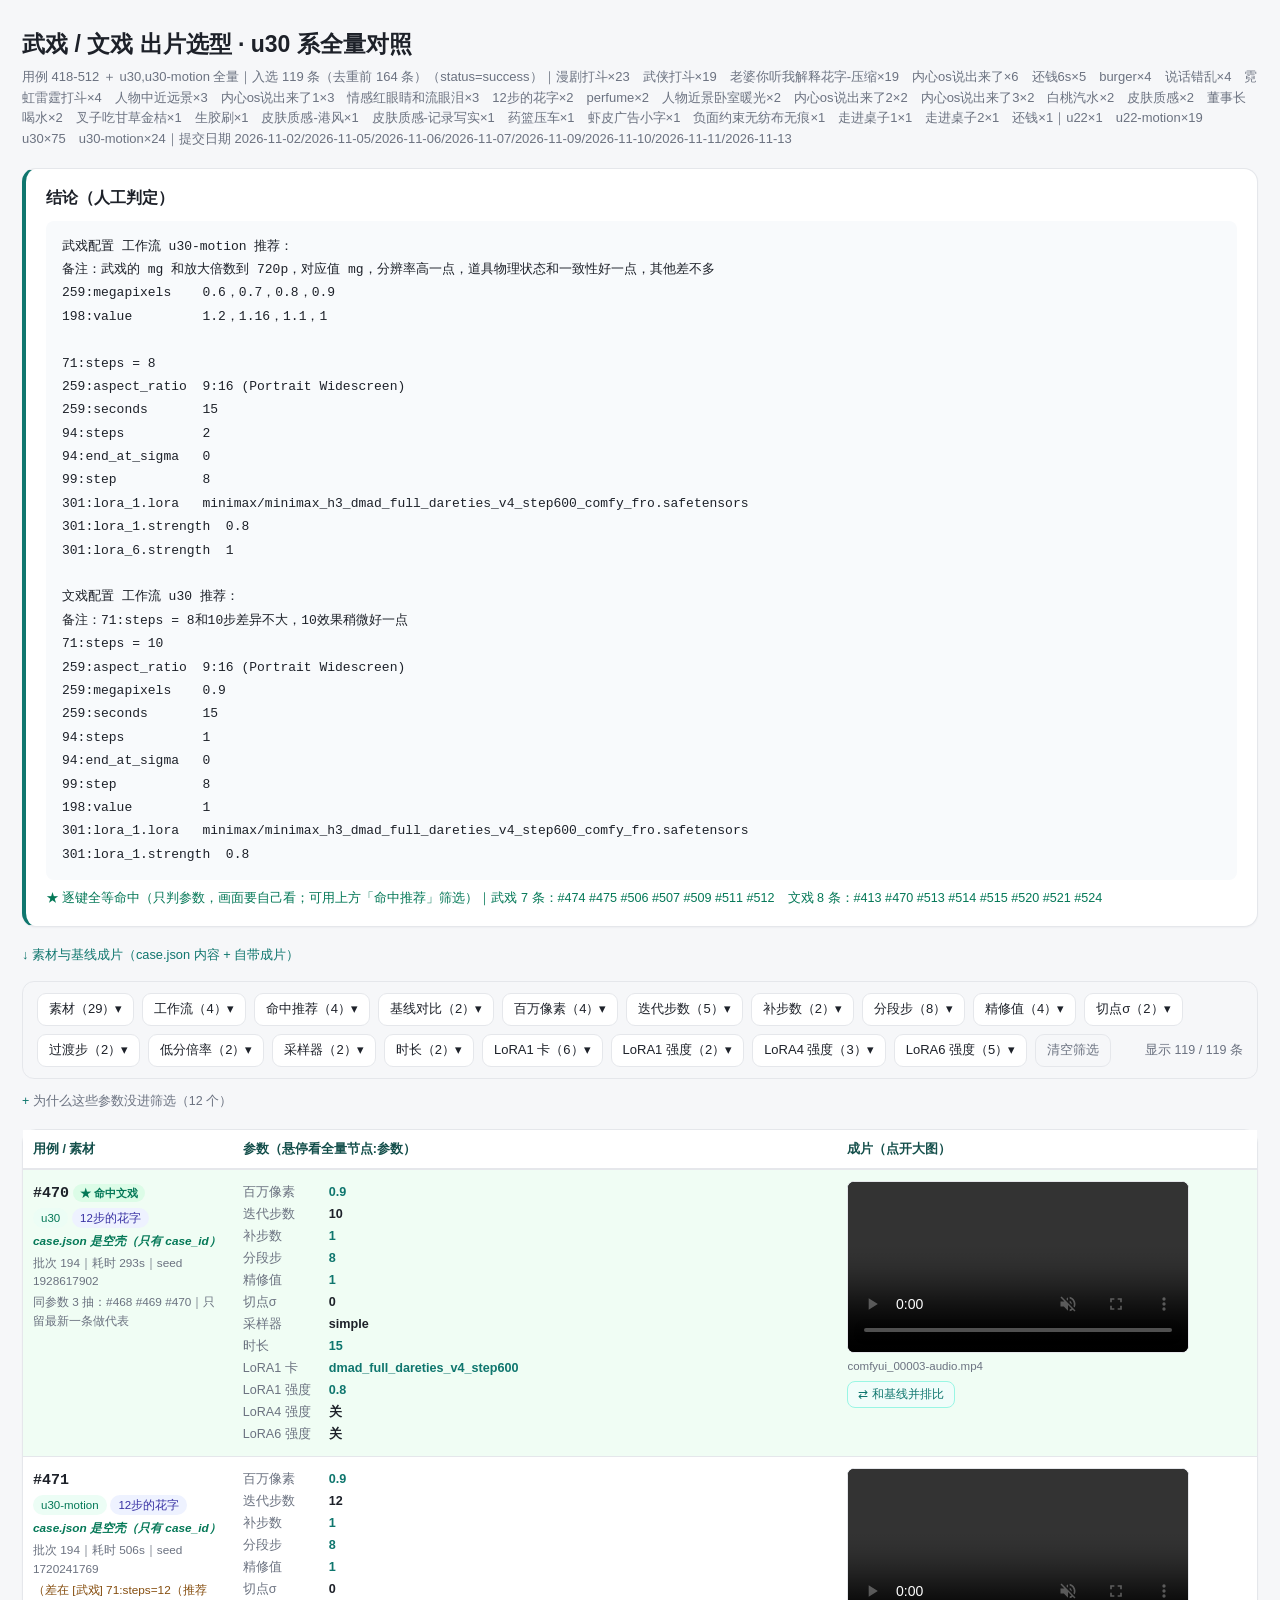
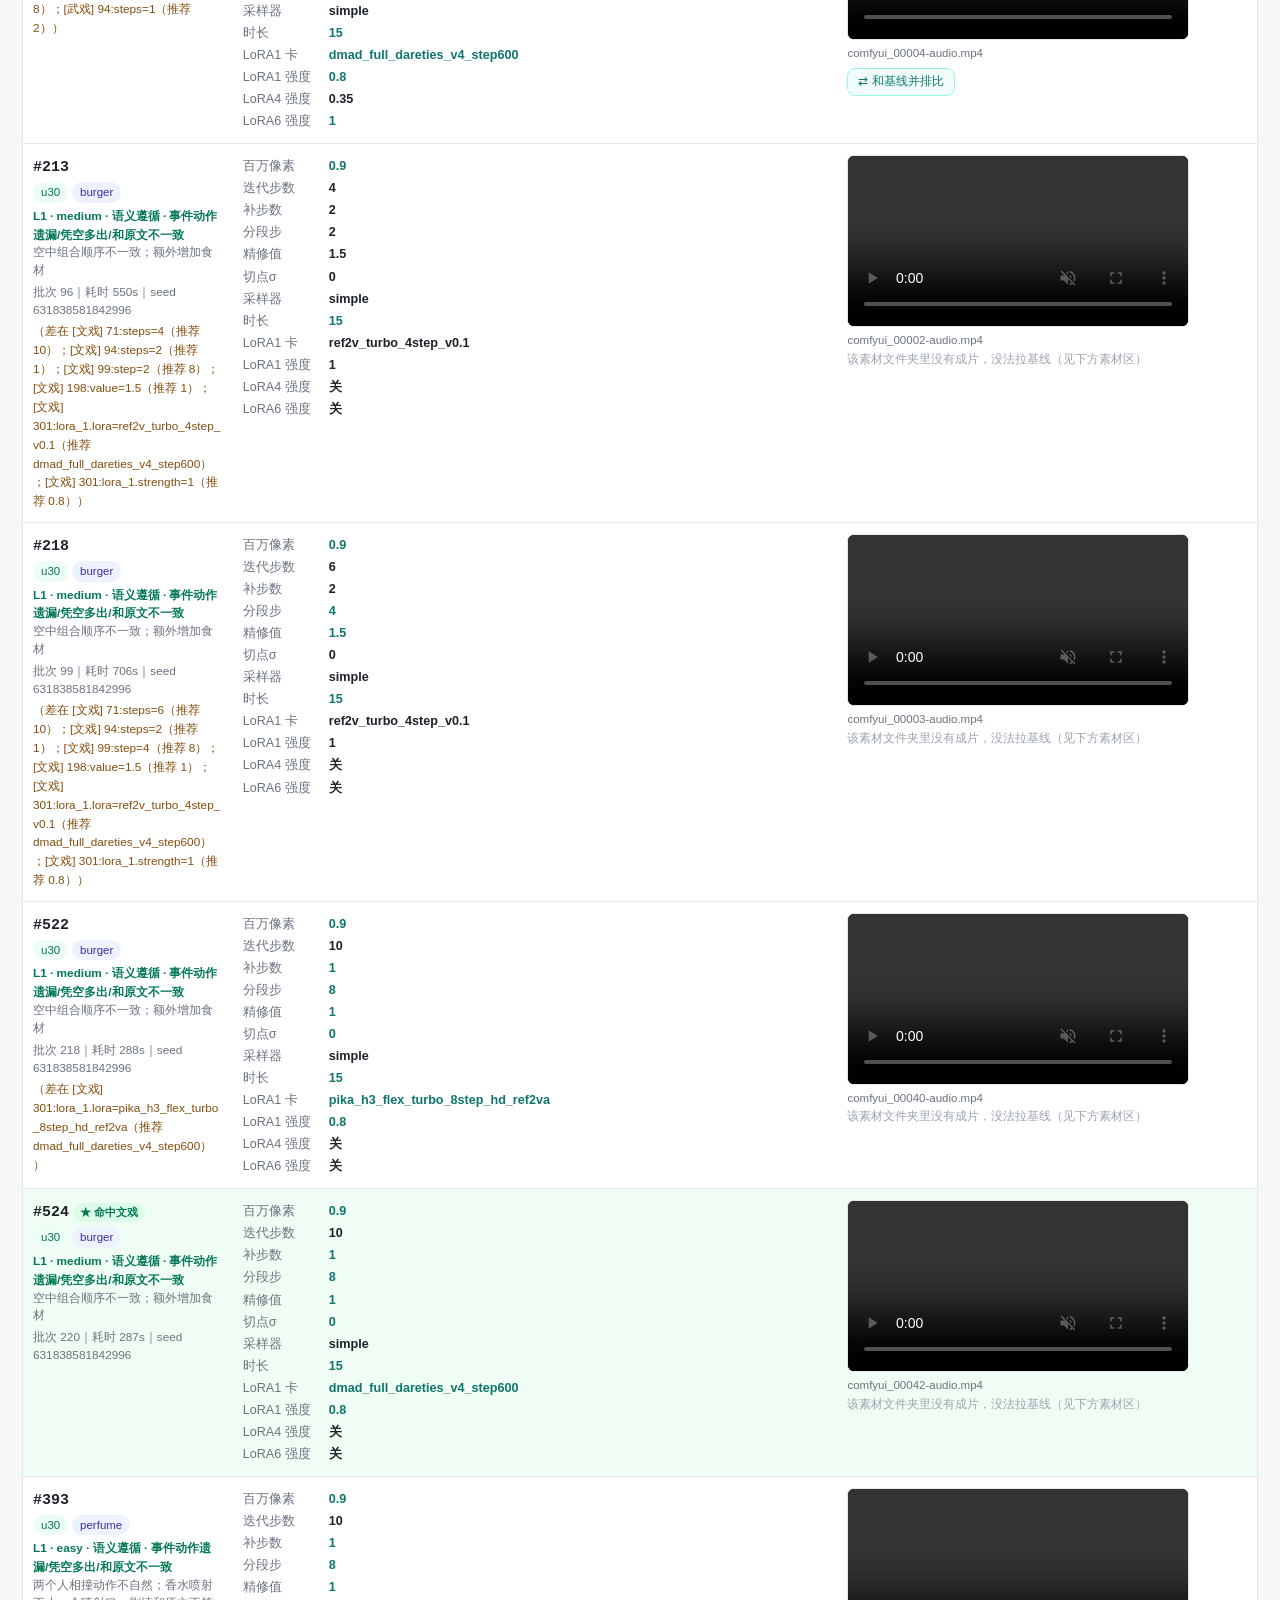
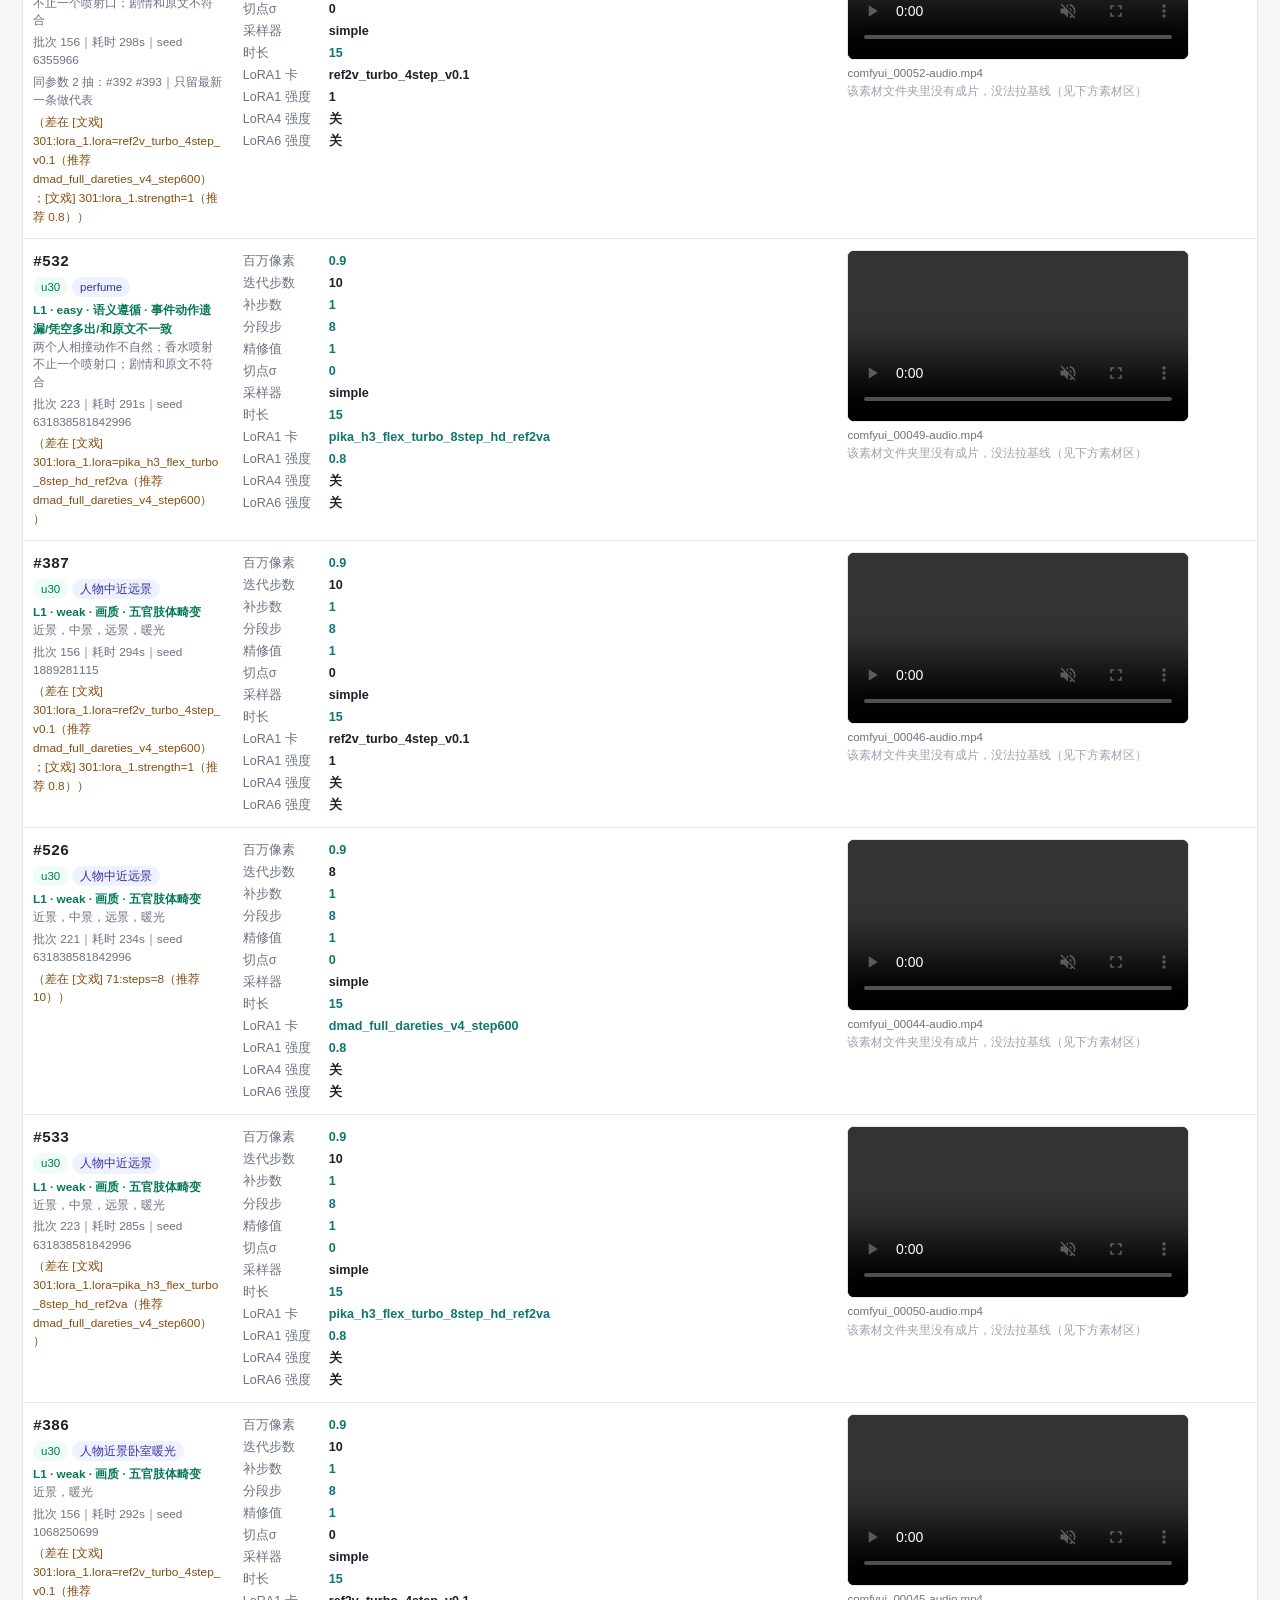
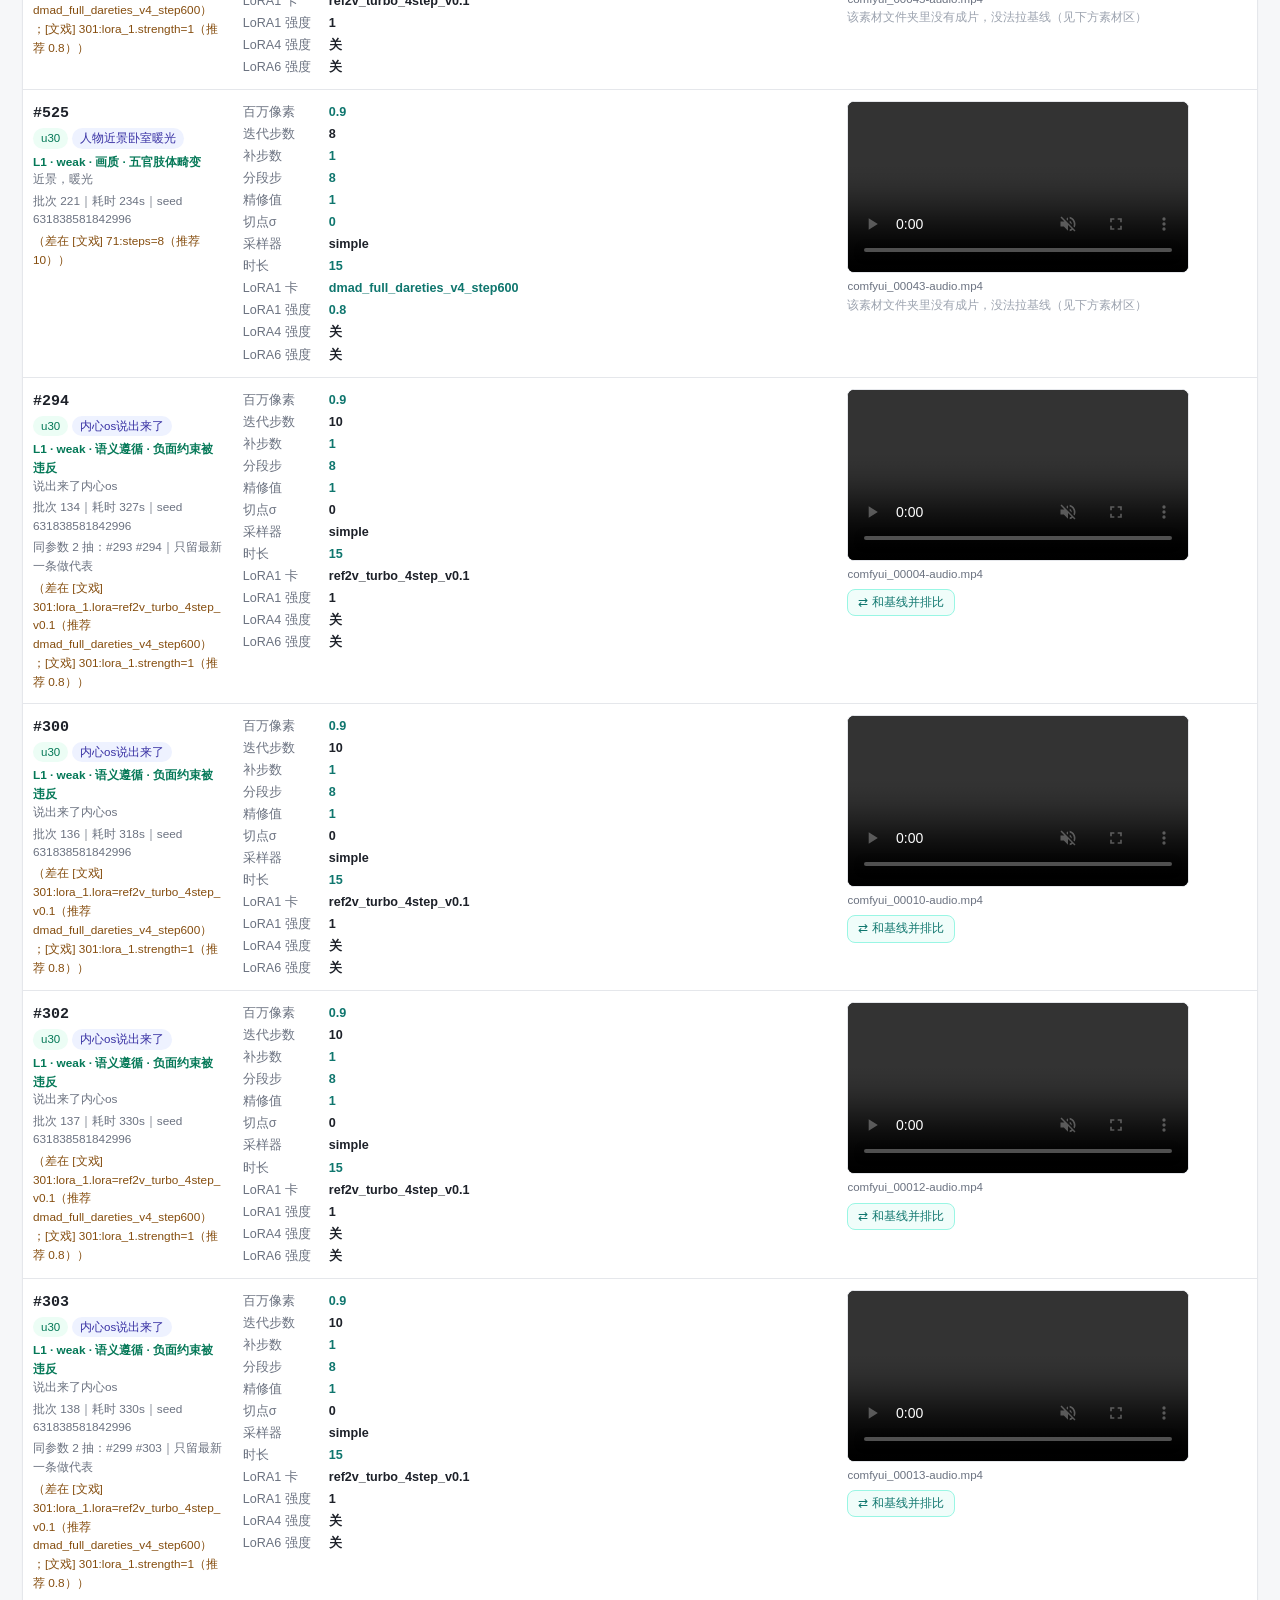
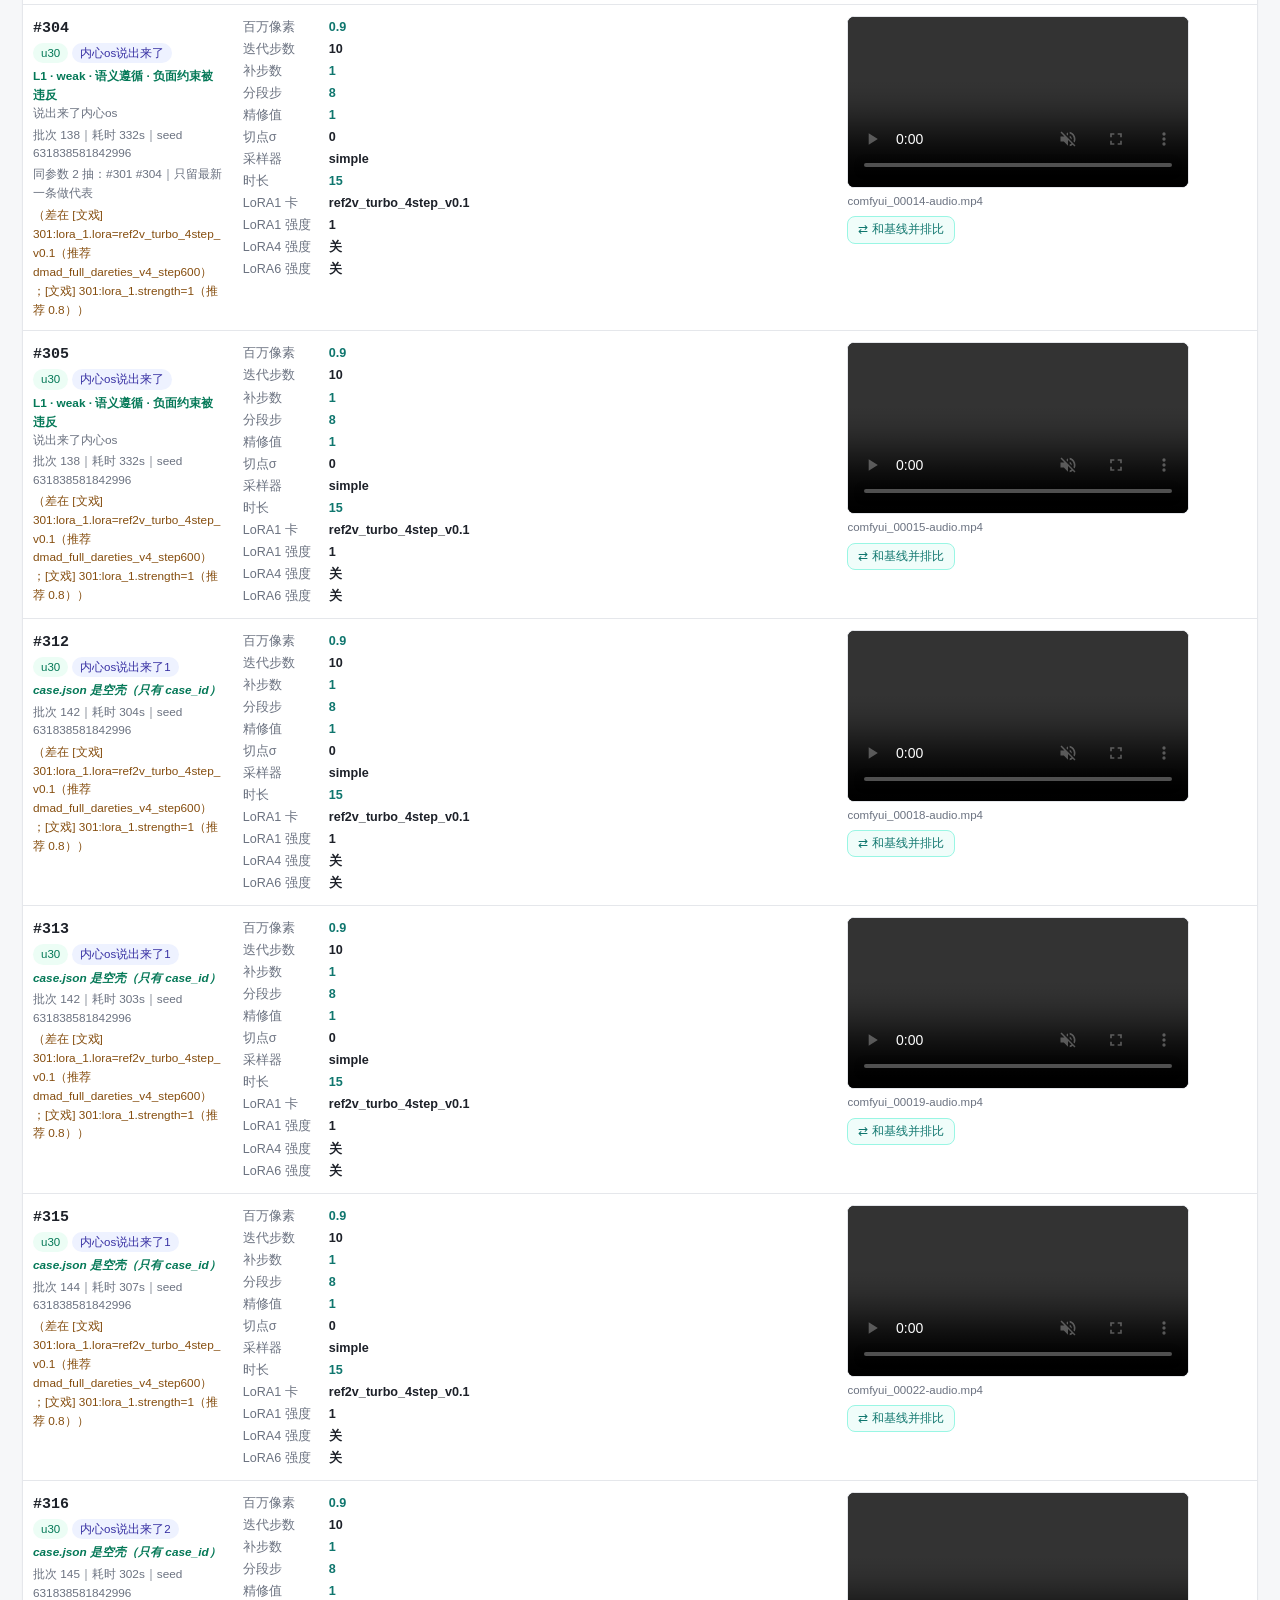
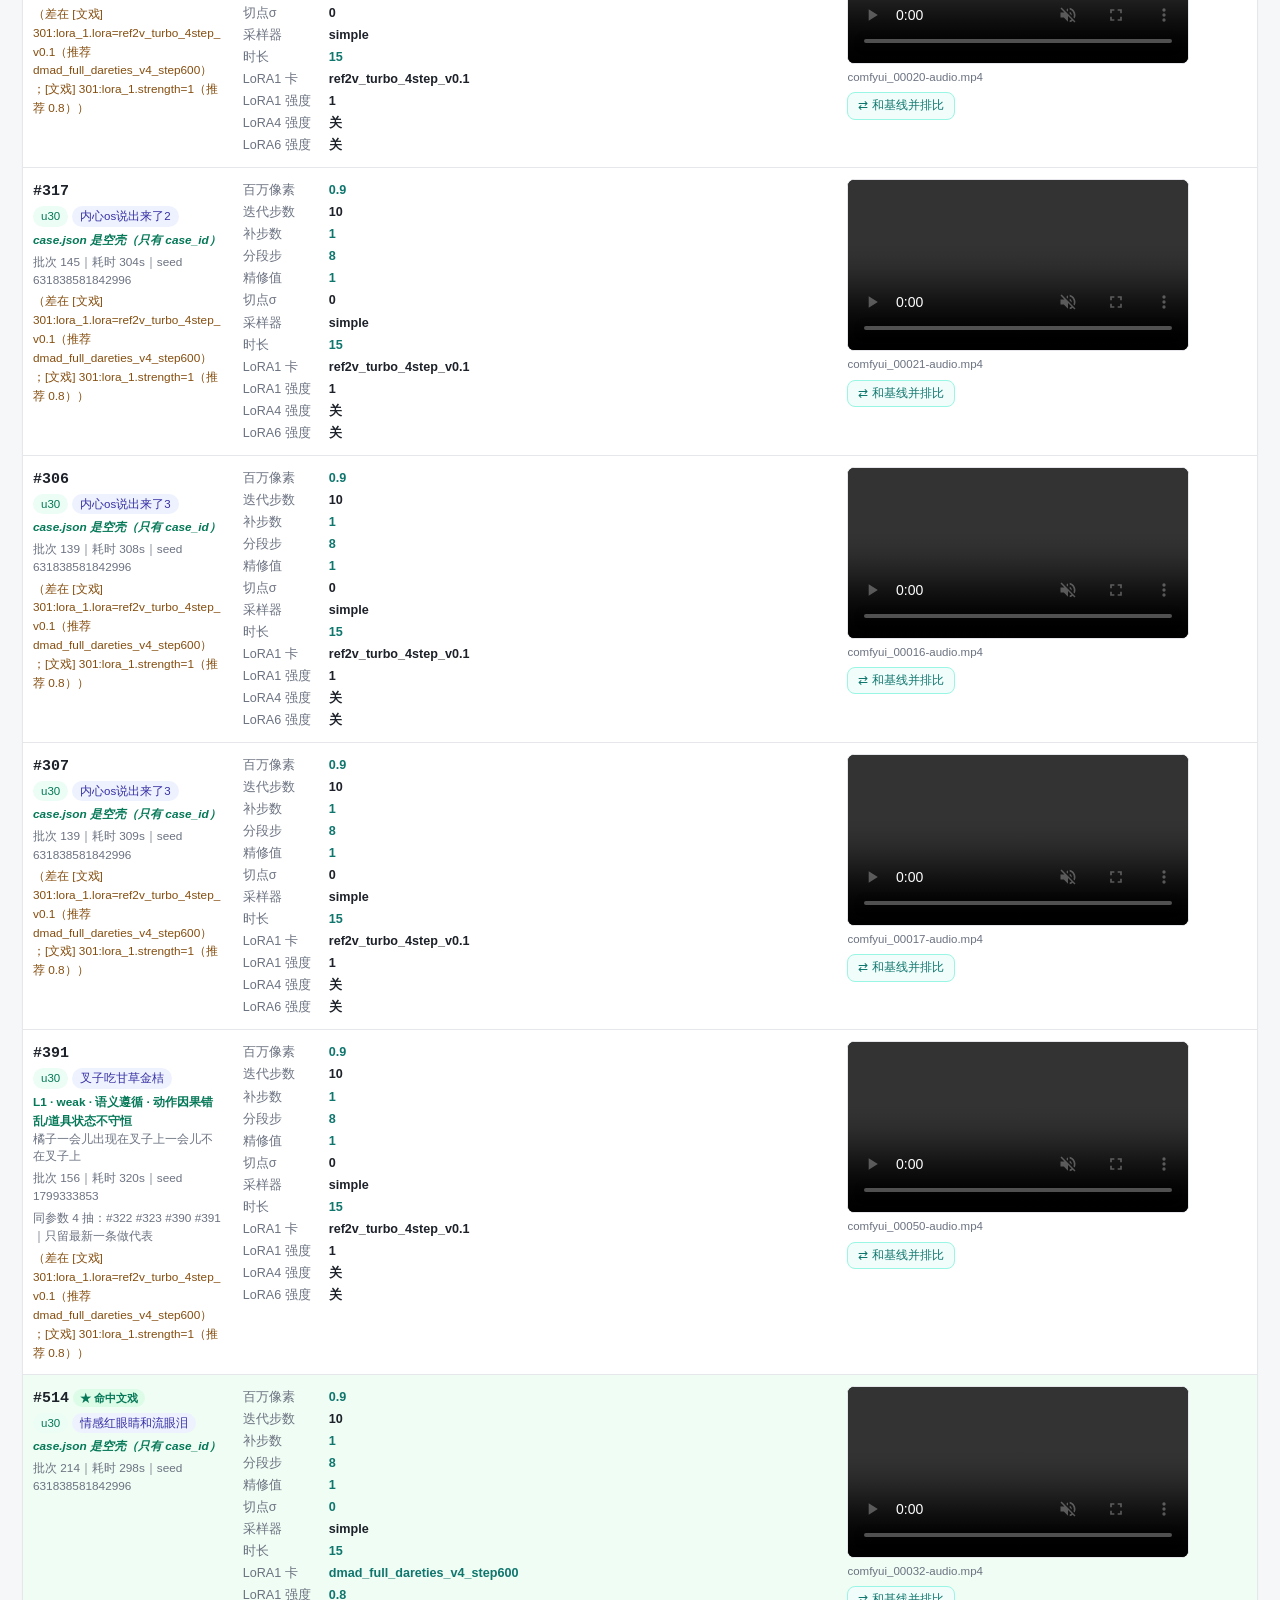
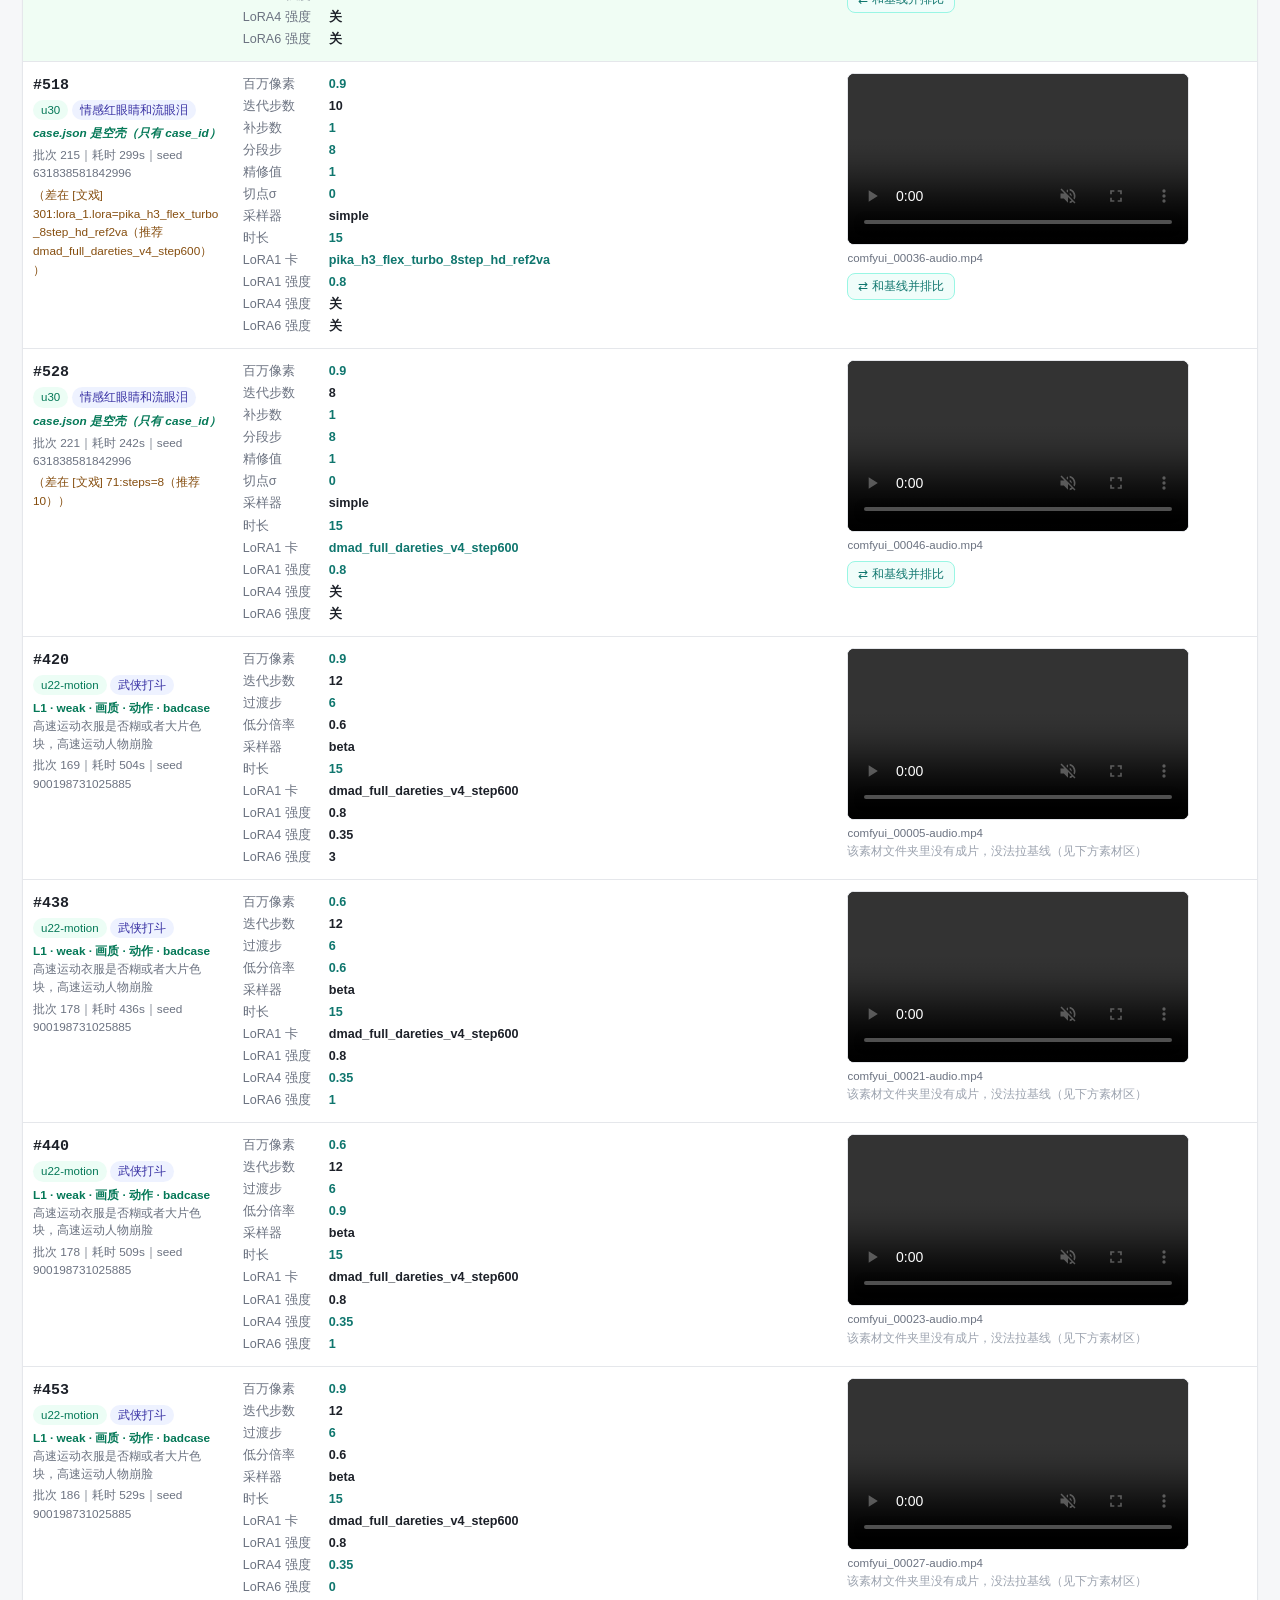
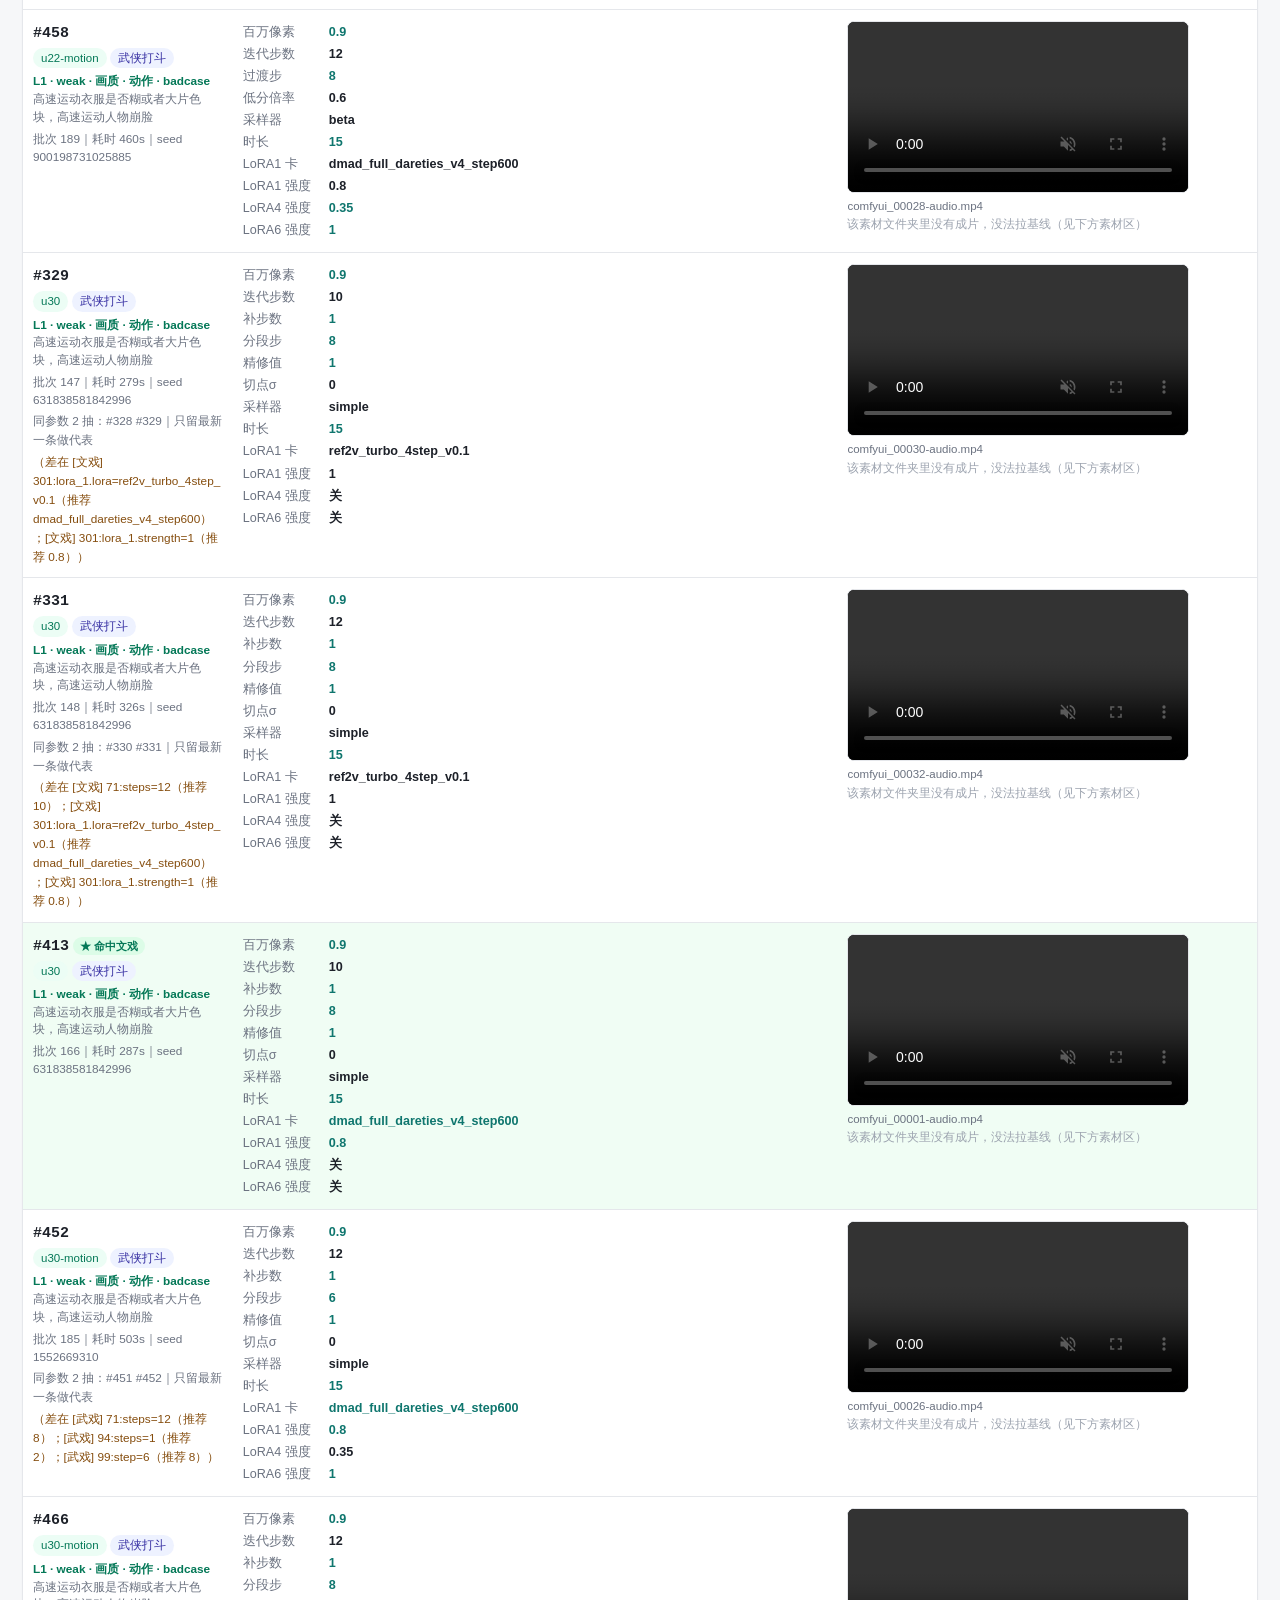
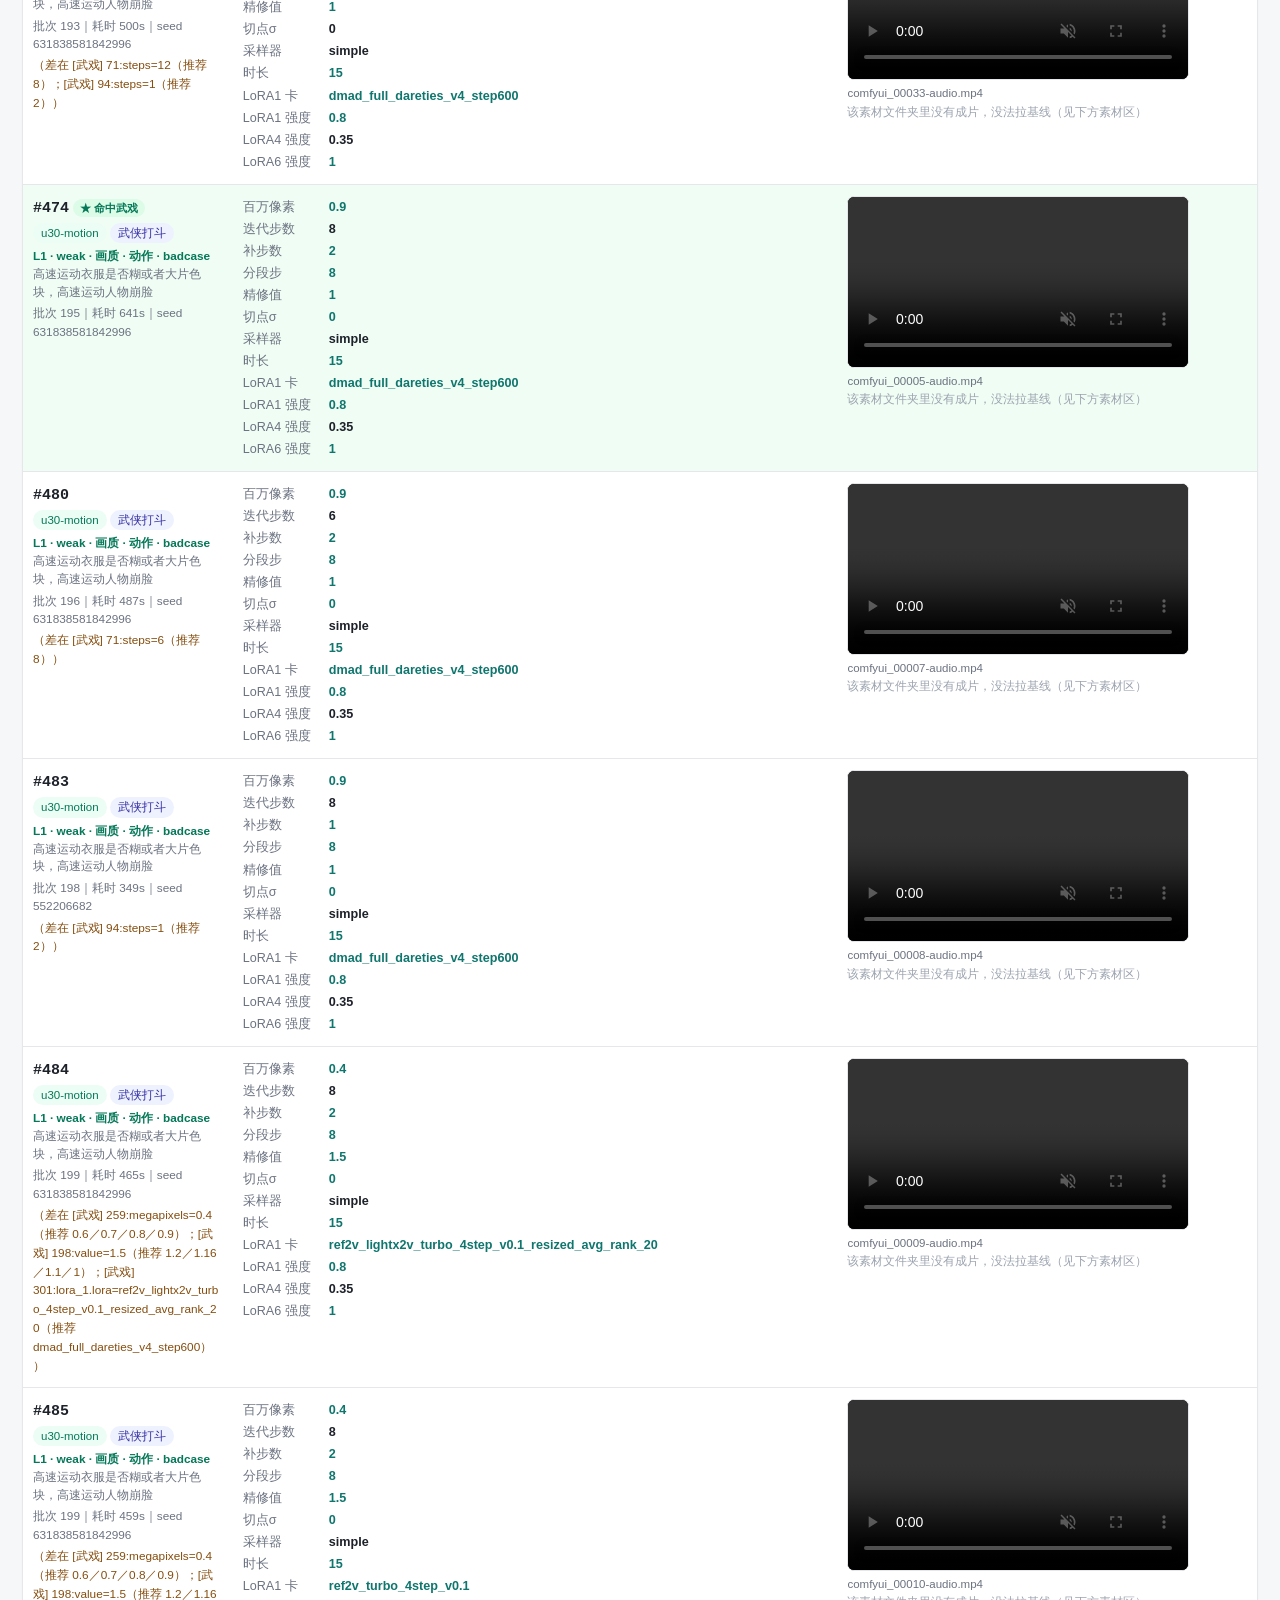
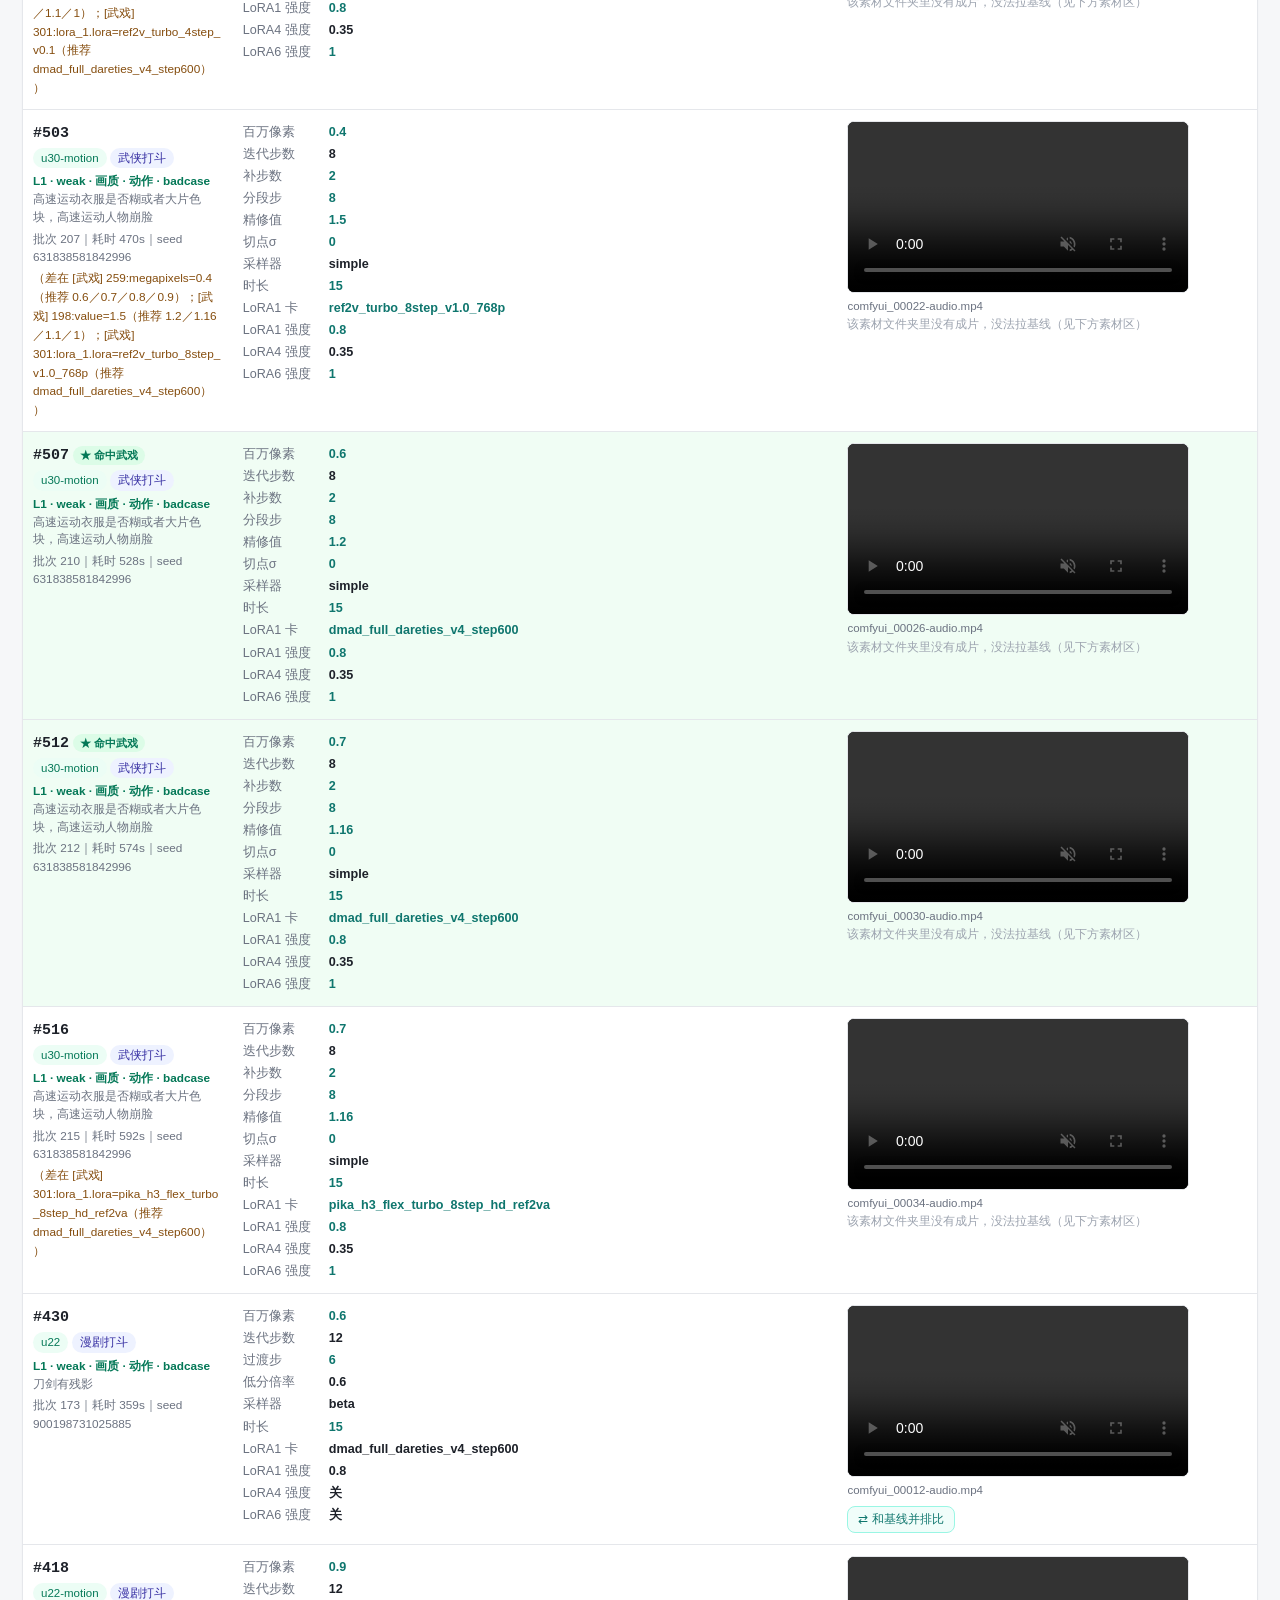
==== 5f6bab80aba4676a98b3/index.html @ 4107dab1 "报告更新：武戏工作流选型-418-467-pub" ====
<!doctype html><html lang=zh><head><meta charset=utf-8>
<meta name=viewport content='width=device-width,initial-scale=1'>
<title>武戏 / 文戏 出片选型 · u30 系全量对照</title><style>
:root{--bg:#f6f7f9;--card:#fff;--ink:#1d2129;--sub:#6b7280;--line:#e5e7eb;--hi:#0f766e;--ok:#047857;--warn:#854d0e}
*{box-sizing:border-box}
body{margin:0;background:var(--bg);color:var(--ink);font:14px/1.6 -apple-system,"PingFang SC","Microsoft YaHei",sans-serif}
.wrap{max-width:1500px;margin:0 auto;padding:26px 22px 80px}
h1{font-size:23px;margin:0 0 4px}
.meta{color:var(--sub);font-size:13px}
.card{background:var(--card);border:1px solid var(--line);border-radius:14px;padding:16px 20px;margin:18px 0;box-shadow:0 1px 2px rgba(16,24,40,.04)}
h2{font-size:16px;margin:0 0 10px}
.concl{border-left:4px solid var(--hi)}
.concl pre{margin:0;white-space:pre-wrap;overflow-wrap:anywhere;font:13px/1.8 ui-monospace,Menlo,monospace;background:#f8fafc;border-radius:8px;padding:14px 16px}
/* 筛选条 */
.filters{position:sticky;top:0;z-index:40;display:flex;gap:8px;flex-wrap:wrap;align-items:center;
  background:#f6f7f9f2;backdrop-filter:blur(6px);border:1px solid var(--line);border-radius:12px;padding:11px 14px;margin:16px 0 12px}
.msel{position:relative}
.msel>button{font:inherit;font-size:13px;background:#fff;color:var(--ink);border:1px solid var(--line);
  border-radius:9px;padding:5px 11px;cursor:pointer}
.msel>button:hover{border-color:#99f6e4}
.msel>button.active{border-color:var(--hi);color:var(--hi);background:#f0fdfa;font-weight:600}
.msel .panel{display:none;position:absolute;top:calc(100% + 4px);left:0;z-index:80;min-width:240px;max-height:360px;
  overflow:auto;background:#fff;border:1px solid var(--hi);border-radius:10px;padding:8px 10px;
  box-shadow:0 12px 32px rgba(16,24,40,.16)}
.msel.open .panel{display:block}
.msel .panel label{display:flex;gap:7px;align-items:center;font-size:12.8px;padding:3px 2px;cursor:pointer;white-space:nowrap}
.msel .panel input{accent-color:var(--hi)}
.ghost{font:inherit;font-size:13px;background:none;border:1px solid var(--line);border-radius:9px;
  padding:5px 11px;color:var(--sub);cursor:pointer}
.ghost:hover{color:var(--hi);border-color:var(--hi)}
#count{color:var(--sub);font-size:12.5px;margin-left:auto}
.hint{color:var(--sub);font-size:12.5px;margin:0 0 12px}
.hint summary{cursor:pointer;list-style:none;color:var(--sub)}
.hint summary::-webkit-details-marker{display:none}
.hint summary::before{content:"+ ";color:var(--hi)}
.hint[open] summary::before{content:"− "}
.hint[open]{padding-bottom:4px}
/* 表 */
table{width:100%;border-collapse:collapse;table-layout:fixed;background:var(--card)}
col.c1{width:17%}
col.c2{width:49%}
col.c3{width:34%}
th{background:#fff;color:#134e4a;text-align:left;padding:9px 10px;
  border-bottom:2px solid var(--line);font-size:12.5px;font-weight:600}
td{padding:11px 10px;border-bottom:1px solid var(--line);vertical-align:top}
tr:hover td{background:#fafcfb}
tr.hit td{background:#f0fdf4}
tr.hit:hover td{background:#e7faf0}
.cid{font-weight:700;font-family:ui-monospace,Menlo,monospace;font-size:15px}
.tag{display:inline-block;padding:1px 8px;border-radius:999px;background:#eef2ff;color:#3730a3;font-size:11.5px}
.tag.wf{background:#ecfdf5;color:#047857}
.acase{margin-top:4px;font-size:11.8px;color:#047857;font-weight:600}
.anote{font-size:11.8px;color:var(--sub);line-height:1.5}
.badge{display:inline-block;font-size:10.5px;padding:1px 7px;border-radius:999px;background:#dcfce7;color:var(--ok);font-weight:600}
.mut{color:var(--sub);font-size:11.8px;line-height:1.55;margin-top:3px;overflow-wrap:anywhere}
.gap{color:var(--warn);font-size:11.8px;margin-top:3px;overflow-wrap:anywhere}
.pcell{position:relative}
.pline{display:flex;gap:8px;font-size:12.6px;line-height:1.75}
.pk{color:var(--sub);min-width:78px;flex:0 0 auto}
.pline b{font-weight:600;overflow-wrap:anywhere}
.pline.hot b{color:var(--hi)}
.tip{display:none;position:absolute;left:-6px;top:calc(100% - 6px);z-index:60;width:640px;max-height:460px;
  overflow:auto;background:#fff;border:1px solid var(--hi);border-radius:10px;padding:12px 14px;
  box-shadow:0 12px 32px rgba(16,24,40,.16)}
.pcell:hover .tip{display:block}
.tt{color:var(--hi);font-weight:700;font-size:11.5px;letter-spacing:.04em;margin:9px 0 2px}
.tt:first-child{margin-top:0}
.tip pre{margin:0;white-space:pre-wrap;word-break:break-word;font:11.5px/1.6 ui-monospace,Menlo,monospace;color:#374151}
.vthumb{height:172px;width:auto;border-radius:7px;border:1px solid var(--line);cursor:pointer;background:#0b0d10;display:block}
.vthumb:hover{border-color:var(--hi)}
.vmeta{font-size:11.5px;color:var(--sub);margin-top:4px;overflow-wrap:anywhere}
.cmp{font:inherit;font-size:12px;margin-top:6px;background:#f0fdfa;color:var(--hi);
  border:1px solid #99f6e4;border-radius:8px;padding:3px 10px;cursor:pointer}
.cmp:hover{background:#ccfbf1}
.dup{color:var(--sub);font-size:11.8px;margin-top:3px}
.novid{color:#9ca3af;font-size:12px}
/* 素材与基线成片：卡片流，不用宽表 */
.agrid-in{display:grid;grid-template-columns:repeat(auto-fill,minmax(250px,1fr));gap:14px;margin-top:10px}
.acard{border:1px solid var(--line);border-radius:12px;padding:11px 13px;background:#fff;
  display:flex;flex-direction:column;gap:5px;min-width:0}
.acard .an{font-size:14.5px;font-weight:700;display:flex;align-items:baseline;gap:8px}
.acard .cnt{font-size:11.5px;font-weight:600;color:var(--hi);background:#f0fdfa;
  border:1px solid #99f6e4;border-radius:999px;padding:0 8px;margin-left:auto}
.acard .ameta{font-size:11.8px;color:var(--ok);font-weight:600;line-height:1.5}
.acard .adir{font-size:11.4px;color:var(--sub);font-family:ui-monospace,Menlo,monospace;
  overflow-wrap:anywhere}
.acard .anote{font-size:12px;color:var(--ink);line-height:1.55}
.acard .acases{font-size:11.6px;color:var(--sub);overflow-wrap:anywhere}
.acard video.abase{width:100%;height:auto;max-height:230px;object-fit:contain;background:#0b0d10;
  border:1px solid var(--line);border-radius:9px;cursor:pointer;margin-top:2px}
.acard video.abase:hover{border-color:var(--hi)}
.hitline{font-size:12.6px;color:var(--ok);margin-top:8px;line-height:1.7}
.jump{margin:2px 0 10px;font-size:12.8px}
.jump a{color:var(--hi);text-decoration:none}
.jump a:hover{text-decoration:underline}
.play{font:inherit;font-size:12px;background:#fff;border:1px solid var(--line);border-radius:8px;
  padding:2px 9px;cursor:pointer;color:var(--hi)}
.play:hover{border-color:var(--hi);background:#f0fdfa}
/* 基线并排对比 */
.cmodal{display:none;position:fixed;inset:0;background:rgba(11,13,16,.94);z-index:110;
  padding:22px;overflow:auto}
.cmodal.open{display:block}
.cbar{display:flex;gap:10px;align-items:center;flex-wrap:wrap;margin:0 auto 14px;max-width:1400px}
.cbar button{font:inherit;font-size:13px;background:#0f766e;color:#fff;border:0;border-radius:9px;
  padding:6px 14px;cursor:pointer}
.cbar button.ghost2{background:transparent;border:1px solid #4b5563;color:#cbd5e1}
.cbar .t{color:#e5e7eb;font-size:13.5px;font-weight:600}
.vpair{display:flex;flex-wrap:nowrap;gap:14px;justify-content:center;align-items:stretch;
  max-width:1500px;margin:0 auto}
.vpair figure{margin:0;flex:1 1 0;min-width:0;display:flex;flex-direction:column;
  background:#12161b;border:1px solid #2b3138;border-radius:12px;padding:10px}
.vpair figcaption{color:#cbd5e1;font-size:12.5px;font-family:ui-monospace,Menlo,monospace;
  margin-bottom:8px;overflow-wrap:anywhere}
.vpair video{flex:1 1 auto;width:100%;height:auto;max-height:74vh;object-fit:contain;
  border-radius:8px;background:#000;display:block;margin:0 auto}
.vpair .tagline{color:#94a3b8;font-size:11.5px;margin-top:6px}
.modal{display:none;position:fixed;inset:0;background:rgba(11,13,16,.92);z-index:100;
  align-items:center;justify-content:center;flex-direction:column;gap:10px;padding:24px}
.modal.open{display:flex}
.modal video{max-height:84vh;max-width:92vw;border-radius:10px;background:#000}
.modal .cap{color:#cbd5e1;font-size:13px;font-family:ui-monospace,Menlo,monospace}
.modal .x{position:absolute;top:16px;right:22px;font-size:30px;color:#fff;cursor:pointer;line-height:1}
footer{color:var(--sub);font-size:12px;margin-top:26px;line-height:1.8}
</style></head><body><div class=wrap>
<h1>武戏 / 文戏 出片选型 · u30 系全量对照</h1><div class=meta>用例 418-512 ＋ u30,u30-motion 全量｜入选 119 条（去重前 164 条）（status=success）｜漫剧打斗×23　武侠打斗×19　老婆你听我解释花字-压缩×19　内心os说出来了×6　还钱6s×5　burger×4　说话错乱×4　霓虹雷霆打斗×4　人物中近远景×3　内心os说出来了1×3　情感红眼睛和流眼泪×3　12步的花字×2　perfume×2　人物近景卧室暖光×2　内心os说出来了2×2　内心os说出来了3×2　白桃汽水×2　皮肤质感×2　董事长喝水×2　叉子吃甘草金桔×1　生胶刷×1　皮肤质感-港风×1　皮肤质感-记录写实×1　药篮压车×1　虾皮广告小字×1　负面约束无纺布无痕×1　走进桌子1×1　走进桌子2×1　还钱×1｜u22×1　u22-motion×19　u30×75　u30-motion×24｜提交日期 2026-11-02/2026-11-05/2026-11-06/2026-11-07/2026-11-09/2026-11-10/2026-11-11/2026-11-13</div>
<div class="card concl"><h2>结论（人工判定）</h2>
<pre>武戏配置 工作流 u30-motion 推荐：
备注：武戏的 mg 和放大倍数到 720p，对应值 mg，分辨率高一点，道具物理状态和一致性好一点，其他差不多
259:megapixels    0.6，0.7，0.8，0.9
198:value         1.2，1.16，1.1，1

71:steps = 8
259:aspect_ratio  9:16 (Portrait Widescreen)
259:seconds       15
94:steps          2
94:end_at_sigma   0
99:step           8
301:lora_1.lora   minimax/minimax_h3_dmad_full_dareties_v4_step600_comfy_fro.safetensors
301:lora_1.strength  0.8
301:lora_6.strength  1

文戏配置 工作流 u30 推荐：
备注：71:steps = 8和10步差异不大，10效果稍微好一点
71:steps = 10
259:aspect_ratio  9:16 (Portrait Widescreen)
259:megapixels    0.9
259:seconds       15
94:steps          1
94:end_at_sigma   0
99:step           8
198:value         1
301:lora_1.lora   minimax/minimax_h3_dmad_full_dareties_v4_step600_comfy_fro.safetensors
301:lora_1.strength  0.8
</pre>
<div class=hitline>★ 逐键全等命中（只判参数，画面要自己看；可用上方「命中推荐」筛选）｜武戏 7 条：#474 #475 #506 #507 #509 #511 #512　文戏 8 条：#413 #470 #513 #514 #515 #520 #521 #524</div>
</div>
<div class=jump><a href=#assets>↓ 素材与基线成片（case.json 内容 + 自带成片）</a></div>
<div class=filters><div class=msel id="ms-d0"><button onclick="togglePanel('d0')">素材（29）&#9662;</button><div class=panel><label><input type=checkbox data-dim="d0" value="d0v0" onchange="applyFilters()">12步的花字</label><label><input type=checkbox data-dim="d0" value="d0v1" onchange="applyFilters()">burger</label><label><input type=checkbox data-dim="d0" value="d0v2" onchange="applyFilters()">perfume</label><label><input type=checkbox data-dim="d0" value="d0v3" onchange="applyFilters()">人物中近远景</label><label><input type=checkbox data-dim="d0" value="d0v4" onchange="applyFilters()">人物近景卧室暖光</label><label><input type=checkbox data-dim="d0" value="d0v5" onchange="applyFilters()">内心os说出来了</label><label><input type=checkbox data-dim="d0" value="d0v6" onchange="applyFilters()">内心os说出来了1</label><label><input type=checkbox data-dim="d0" value="d0v7" onchange="applyFilters()">内心os说出来了2</label><label><input type=checkbox data-dim="d0" value="d0v8" onchange="applyFilters()">内心os说出来了3</label><label><input type=checkbox data-dim="d0" value="d0v9" onchange="applyFilters()">叉子吃甘草金桔</label><label><input type=checkbox data-dim="d0" value="d0v10" onchange="applyFilters()">情感红眼睛和流眼泪</label><label><input type=checkbox data-dim="d0" value="d0v11" onchange="applyFilters()">武侠打斗</label><label><input type=checkbox data-dim="d0" value="d0v12" onchange="applyFilters()">漫剧打斗</label><label><input type=checkbox data-dim="d0" value="d0v13" onchange="applyFilters()">生胶刷</label><label><input type=checkbox data-dim="d0" value="d0v14" onchange="applyFilters()">白桃汽水</label><label><input type=checkbox data-dim="d0" value="d0v15" onchange="applyFilters()">皮肤质感</label><label><input type=checkbox data-dim="d0" value="d0v16" onchange="applyFilters()">皮肤质感-港风</label><label><input type=checkbox data-dim="d0" value="d0v17" onchange="applyFilters()">皮肤质感-记录写实</label><label><input type=checkbox data-dim="d0" value="d0v18" onchange="applyFilters()">老婆你听我解释花字-压缩</label><label><input type=checkbox data-dim="d0" value="d0v19" onchange="applyFilters()">药篮压车</label><label><input type=checkbox data-dim="d0" value="d0v20" onchange="applyFilters()">董事长喝水</label><label><input type=checkbox data-dim="d0" value="d0v21" onchange="applyFilters()">虾皮广告小字</label><label><input type=checkbox data-dim="d0" value="d0v22" onchange="applyFilters()">说话错乱</label><label><input type=checkbox data-dim="d0" value="d0v23" onchange="applyFilters()">负面约束无纺布无痕</label><label><input type=checkbox data-dim="d0" value="d0v24" onchange="applyFilters()">走进桌子1</label><label><input type=checkbox data-dim="d0" value="d0v25" onchange="applyFilters()">走进桌子2</label><label><input type=checkbox data-dim="d0" value="d0v26" onchange="applyFilters()">还钱</label><label><input type=checkbox data-dim="d0" value="d0v27" onchange="applyFilters()">还钱6s</label><label><input type=checkbox data-dim="d0" value="d0v28" onchange="applyFilters()">霓虹雷霆打斗</label></div></div><div class=msel id="ms-d1"><button onclick="togglePanel('d1')">工作流（4）&#9662;</button><div class=panel><label><input type=checkbox data-dim="d1" value="d1v0" onchange="applyFilters()">u22</label><label><input type=checkbox data-dim="d1" value="d1v1" onchange="applyFilters()">u22-motion</label><label><input type=checkbox data-dim="d1" value="d1v2" onchange="applyFilters()">u30</label><label><input type=checkbox data-dim="d1" value="d1v3" onchange="applyFilters()">u30-motion</label></div></div><div class=msel id="ms-d2"><button onclick="togglePanel('d2')">命中推荐（4）&#9662;</button><div class=panel><label><input type=checkbox data-dim="d2" value="d2v0" onchange="applyFilters()">★ 武戏</label><label><input type=checkbox data-dim="d2" value="d2v1" onchange="applyFilters()">★ 文戏</label><label><input type=checkbox data-dim="d2" value="d2v2" onchange="applyFilters()">未命中</label><label><input type=checkbox data-dim="d2" value="d2v3" onchange="applyFilters()">不适用（对照卡）</label></div></div><div class=msel id="ms-d3"><button onclick="togglePanel('d3')">基线对比（2）&#9662;</button><div class=panel><label><input type=checkbox data-dim="d3" value="d3v0" onchange="applyFilters()">有基线</label><label><input type=checkbox data-dim="d3" value="d3v1" onchange="applyFilters()">无</label></div></div><div class=msel id="ms-d4"><button onclick="togglePanel('d4')">百万像素（4）&#9662;</button><div class=panel><label><input type=checkbox data-dim="d4" value="d4v0" onchange="applyFilters()">0.4</label><label><input type=checkbox data-dim="d4" value="d4v1" onchange="applyFilters()">0.6</label><label><input type=checkbox data-dim="d4" value="d4v2" onchange="applyFilters()">0.7</label><label><input type=checkbox data-dim="d4" value="d4v3" onchange="applyFilters()">0.9</label></div></div><div class=msel id="ms-d5"><button onclick="togglePanel('d5')">迭代步数（5）&#9662;</button><div class=panel><label><input type=checkbox data-dim="d5" value="d5v0" onchange="applyFilters()">4</label><label><input type=checkbox data-dim="d5" value="d5v1" onchange="applyFilters()">6</label><label><input type=checkbox data-dim="d5" value="d5v2" onchange="applyFilters()">8</label><label><input type=checkbox data-dim="d5" value="d5v3" onchange="applyFilters()">10</label><label><input type=checkbox data-dim="d5" value="d5v4" onchange="applyFilters()">12</label></div></div><div class=msel id="ms-d6"><button onclick="togglePanel('d6')">补步数（2）&#9662;</button><div class=panel><label><input type=checkbox data-dim="d6" value="d6v0" onchange="applyFilters()">1</label><label><input type=checkbox data-dim="d6" value="d6v1" onchange="applyFilters()">2</label></div></div><div class=msel id="ms-d7"><button onclick="togglePanel('d7')">分段步（8）&#9662;</button><div class=panel><label><input type=checkbox data-dim="d7" value="d7v0" onchange="applyFilters()">2</label><label><input type=checkbox data-dim="d7" value="d7v1" onchange="applyFilters()">4</label><label><input type=checkbox data-dim="d7" value="d7v2" onchange="applyFilters()">6</label><label><input type=checkbox data-dim="d7" value="d7v3" onchange="applyFilters()">8</label><label><input type=checkbox data-dim="d7" value="d7v4" onchange="applyFilters()">10</label><label><input type=checkbox data-dim="d7" value="d7v5" onchange="applyFilters()">12</label><label><input type=checkbox data-dim="d7" value="d7v6" onchange="applyFilters()">14</label><label><input type=checkbox data-dim="d7" value="d7v7" onchange="applyFilters()">16</label></div></div><div class=msel id="ms-d8"><button onclick="togglePanel('d8')">精修值（4）&#9662;</button><div class=panel><label><input type=checkbox data-dim="d8" value="d8v0" onchange="applyFilters()">1</label><label><input type=checkbox data-dim="d8" value="d8v1" onchange="applyFilters()">1.16</label><label><input type=checkbox data-dim="d8" value="d8v2" onchange="applyFilters()">1.2</label><label><input type=checkbox data-dim="d8" value="d8v3" onchange="applyFilters()">1.5</label></div></div><div class=msel id="ms-d9"><button onclick="togglePanel('d9')">切点σ（2）&#9662;</button><div class=panel><label><input type=checkbox data-dim="d9" value="d9v0" onchange="applyFilters()">0</label><label><input type=checkbox data-dim="d9" value="d9v1" onchange="applyFilters()">2</label></div></div><div class=msel id="ms-d10"><button onclick="togglePanel('d10')">过渡步（2）&#9662;</button><div class=panel><label><input type=checkbox data-dim="d10" value="d10v0" onchange="applyFilters()">6</label><label><input type=checkbox data-dim="d10" value="d10v1" onchange="applyFilters()">8</label></div></div><div class=msel id="ms-d11"><button onclick="togglePanel('d11')">低分倍率（2）&#9662;</button><div class=panel><label><input type=checkbox data-dim="d11" value="d11v0" onchange="applyFilters()">0.6</label><label><input type=checkbox data-dim="d11" value="d11v1" onchange="applyFilters()">0.9</label></div></div><div class=msel id="ms-d12"><button onclick="togglePanel('d12')">采样器（2）&#9662;</button><div class=panel><label><input type=checkbox data-dim="d12" value="d12v0" onchange="applyFilters()">beta</label><label><input type=checkbox data-dim="d12" value="d12v1" onchange="applyFilters()">simple</label></div></div><div class=msel id="ms-d13"><button onclick="togglePanel('d13')">时长（2）&#9662;</button><div class=panel><label><input type=checkbox data-dim="d13" value="d13v0" onchange="applyFilters()">6</label><label><input type=checkbox data-dim="d13" value="d13v1" onchange="applyFilters()">15</label></div></div><div class=msel id="ms-d14"><button onclick="togglePanel('d14')">LoRA1 卡（6）&#9662;</button><div class=panel><label><input type=checkbox data-dim="d14" value="d14v0" onchange="applyFilters()">PDMD_DMAD_4step_r256_add_fro1_turbo_lora</label><label><input type=checkbox data-dim="d14" value="d14v1" onchange="applyFilters()">dmad_full_dareties_v4_step600</label><label><input type=checkbox data-dim="d14" value="d14v2" onchange="applyFilters()">ref2v_lightx2v_turbo_4step_v0.1_resized_avg_rank_20</label><label><input type=checkbox data-dim="d14" value="d14v3" onchange="applyFilters()">ref2v_turbo_4step_v0.1</label><label><input type=checkbox data-dim="d14" value="d14v4" onchange="applyFilters()">ref2v_turbo_8step_v1.0_768p</label><label><input type=checkbox data-dim="d14" value="d14v5" onchange="applyFilters()">pika_h3_flex_turbo_8step_hd_ref2va</label></div></div><div class=msel id="ms-d15"><button onclick="togglePanel('d15')">LoRA1 强度（2）&#9662;</button><div class=panel><label><input type=checkbox data-dim="d15" value="d15v0" onchange="applyFilters()">0.8</label><label><input type=checkbox data-dim="d15" value="d15v1" onchange="applyFilters()">1</label></div></div><div class=msel id="ms-d16"><button onclick="togglePanel('d16')">LoRA4 强度（3）&#9662;</button><div class=panel><label><input type=checkbox data-dim="d16" value="d16v0" onchange="applyFilters()">0.35</label><label><input type=checkbox data-dim="d16" value="d16v1" onchange="applyFilters()">0.5</label><label><input type=checkbox data-dim="d16" value="d16v2" onchange="applyFilters()">关</label></div></div><div class=msel id="ms-d17"><button onclick="togglePanel('d17')">LoRA6 强度（5）&#9662;</button><div class=panel><label><input type=checkbox data-dim="d17" value="d17v0" onchange="applyFilters()">0</label><label><input type=checkbox data-dim="d17" value="d17v1" onchange="applyFilters()">1</label><label><input type=checkbox data-dim="d17" value="d17v2" onchange="applyFilters()">2</label><label><input type=checkbox data-dim="d17" value="d17v3" onchange="applyFilters()">3</label><label><input type=checkbox data-dim="d17" value="d17v4" onchange="applyFilters()">关</label></div></div><button class=ghost onclick=resetFilters()>清空筛选</button><span id=count></span></div><details class=hint><summary>为什么这些参数没进筛选（12 个）</summary>图最长边、CLIP 模型、CFG、LoRA2 卡、LoRA2 强度、LoRA3 卡、LoRA3 强度、LoRA4 卡、LoRA5 卡、LoRA5 强度、LoRA6 卡、分段步·100节点——同一张卡里取值没变过：跨卡不同是工作流模板自带，或另一张卡根本没这个节点，不是本批变量。悬停参数列仍能看到全部。</details>
<div class=card style=padding:0><table><colgroup><col class=c1><col class=c2><col class=c3></colgroup><thead><tr><th>用例 / 素材</th><th>参数（悬停看全量节点:参数）</th><th>成片（点开大图）</th></tr></thead><tbody id=rows>
<tr class="hit" data-d0="d0v0" data-d1="d1v2" data-d12="d12v1" data-d13="d13v1" data-d14="d14v1" data-d15="d15v0" data-d16="d16v2" data-d17="d17v4" data-d2="d2v1" data-d3="d3v0" data-d4="d4v3" data-d5="d5v3" data-d6="d6v0" data-d7="d7v3" data-d8="d8v0" data-d9="d9v0"><td><span class=cid>#470</span> <span class=badge>★ 命中文戏</span><div><span class="tag wf">u30</span> <span class=tag>12步的花字</span></div><div class=acase><i>case.json 是空壳（只有 case_id）</i></div><div class=mut>批次 194｜耗时 293s｜seed 1928617902</div><div class=dup>同参数 3 抽：#468 #469 #470｜只留最新一条做代表</div></td><td><div class=pcell><div class="pline hot"><span class=pk>百万像素</span><b>0.9</b></div><div class="pline"><span class=pk>迭代步数</span><b>10</b></div><div class="pline hot"><span class=pk>补步数</span><b>1</b></div><div class="pline hot"><span class=pk>分段步</span><b>8</b></div><div class="pline hot"><span class=pk>精修值</span><b>1</b></div><div class="pline"><span class=pk>切点σ</span><b>0</b></div><div class="pline"><span class=pk>采样器</span><b>simple</b></div><div class="pline hot"><span class=pk>时长</span><b>15</b></div><div class="pline hot"><span class=pk>LoRA1 卡</span><b>dmad_full_dareties_v4_step600</b></div><div class="pline hot"><span class=pk>LoRA1 强度</span><b>0.8</b></div><div class="pline"><span class=pk>LoRA4 强度</span><b>关</b></div><div class="pline"><span class=pk>LoRA6 强度</span><b>关</b></div><div class=tip><div class=tt>出片设置</div><pre>* 259:aspect_ratio = 9:16 (Portrait Widescreen)
* 259:megapixels = 0.9
* 259:seconds = 15
  259:fps = 24
  259:image_max_side = auto</pre><div class=tt>采样 / 步数</div><pre>  71:steps = 10
  71:scheduler = simple
  71:denoise = 1
* 94:steps = 1
  94:start_at_sigma = 1.0000000000000002
  94:end_at_sigma = 0
  94:spacing = linear
* 99:step = 8
  100:step = 0
* 198:value = 1</pre><div class=tt>模型 / LoRA</div><pre>  301:clip_name = qwen3vl_32b_minimax_h3_int8_convrot.safetensors
  301:attention = comfy kitchen attention
* 301:lora_1.strength = 0.8 · 开 · minimax_h3_dmad_full_dareties_v4_step600_comfy_fro.safetensors
  301:lora_2.strength = 关 · MysticXXX_MMH3-V1.safetensors
  301:lora_3.strength = 关 · H3_Combat_V2.safetensors
  301:lora_4.strength = 关 · Motion_Repair_V2.safetensors
  301:lora_5.strength = 关 · H3_Fight_Flow_V1.safetensors
  301:lora_6.strength = 关 · motion_speed_slider_mmh3_v1.1.safetensors</pre><div class=tt>其他</div><pre>  121:selection = sol-attn
  121:start_percent = 0.2
  121:end_percent = 0.9000000000000001
  124:model_name = minimax_h3_latent_upscaler_3d_bf16.safetensors
  124:mode = scale by multiplier
  141:frame_rate = 24
  141:crf = 16
  143:chunks = 2
  143:seq_threshold = 4096
  214:alpha = 0.1
  214:distilled_adapter = t8_compat/MiniMaxH3_SemanticBridge_v1_T8_Compat.safetensors</pre><div class=tt>提交覆盖（* 即下面标了星的那些行）</div><pre>198:value=1、259:aspect_ratio=9:16 (Portrait Widescreen)、259:megapixels=0.9、259:seconds=15、301:lora_1.lora=minimax/minimax_h3_dmad_full_dareties_v4_step600_comfy_fro.safetensors、301:lora_1.strength=0.8、94:steps=1、99:step=8</pre></div></div></td><td><video class=vthumb src="media/470.mp4" controls preload=metadata muted playsinline onclick="openModal(this)" data-cap="#470 12步的花字 · comfyui_00003-audio.mp4"></video><div class=vmeta>comfyui_00003-audio.mp4</div><button class=cmp data-base="media/base-12步的花字.mp4" data-bcap="基线成片 · 12步的花字" data-case="media/470.mp4" data-ccap="#470 u30 · 百万像素=0.9 ｜ 迭代步数=10 ｜ 补步数=1 ｜ 分段步=8 ｜ 精修值=1 ｜ 切点σ=0 ｜ 采样器=simple ｜ 时长=15 ｜ LoRA1 卡=dmad_full_dareties_v4_step600 ｜ LoRA1 强度=0.8 ｜ LoRA4 强度=关 ｜ LoRA6 强度=关" onclick="openCompare(this)">⇄ 和基线并排比</button></td></tr>
<tr class="" data-d0="d0v0" data-d1="d1v3" data-d12="d12v1" data-d13="d13v1" data-d14="d14v1" data-d15="d15v0" data-d16="d16v0" data-d17="d17v1" data-d2="d2v2" data-d3="d3v0" data-d4="d4v3" data-d5="d5v4" data-d6="d6v0" data-d7="d7v3" data-d8="d8v0" data-d9="d9v0"><td><span class=cid>#471</span> <div><span class="tag wf">u30-motion</span> <span class=tag>12步的花字</span></div><div class=acase><i>case.json 是空壳（只有 case_id）</i></div><div class=mut>批次 194｜耗时 506s｜seed 1720241769</div><div class=gap>（差在 [武戏] 71:steps=12（推荐 8）；[武戏] 94:steps=1（推荐 2））</div></td><td><div class=pcell><div class="pline hot"><span class=pk>百万像素</span><b>0.9</b></div><div class="pline"><span class=pk>迭代步数</span><b>12</b></div><div class="pline hot"><span class=pk>补步数</span><b>1</b></div><div class="pline hot"><span class=pk>分段步</span><b>8</b></div><div class="pline hot"><span class=pk>精修值</span><b>1</b></div><div class="pline"><span class=pk>切点σ</span><b>0</b></div><div class="pline"><span class=pk>采样器</span><b>simple</b></div><div class="pline hot"><span class=pk>时长</span><b>15</b></div><div class="pline hot"><span class=pk>LoRA1 卡</span><b>dmad_full_dareties_v4_step600</b></div><div class="pline hot"><span class=pk>LoRA1 强度</span><b>0.8</b></div><div class="pline"><span class=pk>LoRA4 强度</span><b>0.35</b></div><div class="pline hot"><span class=pk>LoRA6 强度</span><b>1</b></div><div class=tip><div class=tt>出片设置</div><pre>* 259:aspect_ratio = 9:16 (Portrait Widescreen)
* 259:megapixels = 0.9
* 259:seconds = 15
  259:fps = 24
  259:image_max_side = auto</pre><div class=tt>采样 / 步数</div><pre>  71:steps = 12
  71:scheduler = simple
  71:denoise = 1
* 94:steps = 1
  94:start_at_sigma = 1.0000000000000002
  94:end_at_sigma = 0
  94:spacing = linear
* 99:step = 8
  100:step = 0
* 198:value = 1</pre><div class=tt>模型 / LoRA</div><pre>  301:clip_name = qwen3vl_32b_minimax_h3_int8_convrot.safetensors
  301:attention = comfy kitchen attention
* 301:lora_1.strength = 0.8 · 开 · minimax_h3_dmad_full_dareties_v4_step600_comfy_fro.safetensors
  301:lora_2.strength = 0.45 · 开 · MysticXXX_MMH3-V1.safetensors
  301:lora_3.strength = 0.65 · 开 · H3_Combat_V2.safetensors
  301:lora_4.strength = 0.35 · 开 · Motion_Repair_V2.safetensors
  301:lora_5.strength = 0.35 · 开 · H3_Fight_Flow_V1.safetensors
* 301:lora_6.strength = 1 · 开 · motion_speed_slider_mmh3_v1.1.safetensors</pre><div class=tt>其他</div><pre>  121:selection = sol-attn
  121:start_percent = 0.2
  121:end_percent = 0.9000000000000001
  124:model_name = minimax_h3_latent_upscaler_3d_bf16.safetensors
  124:mode = scale by multiplier
  141:frame_rate = 24
  141:crf = 16
  143:chunks = 2
  143:seq_threshold = 4096
  214:alpha = 0.1
  214:distilled_adapter = t8_compat/MiniMaxH3_SemanticBridge_v1_T8_Compat.safetensors</pre><div class=tt>提交覆盖（* 即下面标了星的那些行）</div><pre>198:value=1、259:aspect_ratio=9:16 (Portrait Widescreen)、259:megapixels=0.9、259:seconds=15、301:lora_1.lora=minimax/minimax_h3_dmad_full_dareties_v4_step600_comfy_fro.safetensors、301:lora_1.strength=0.8、301:lora_6.strength=1、94:steps=1、99:step=8</pre></div></div></td><td><video class=vthumb src="media/471.mp4" controls preload=metadata muted playsinline onclick="openModal(this)" data-cap="#471 12步的花字 · comfyui_00004-audio.mp4"></video><div class=vmeta>comfyui_00004-audio.mp4</div><button class=cmp data-base="media/base-12步的花字.mp4" data-bcap="基线成片 · 12步的花字" data-case="media/471.mp4" data-ccap="#471 u30-motion · 百万像素=0.9 ｜ 迭代步数=12 ｜ 补步数=1 ｜ 分段步=8 ｜ 精修值=1 ｜ 切点σ=0 ｜ 采样器=simple ｜ 时长=15 ｜ LoRA1 卡=dmad_full_dareties_v4_step600 ｜ LoRA1 强度=0.8 ｜ LoRA4 强度=0.35 ｜ LoRA6 强度=1" onclick="openCompare(this)">⇄ 和基线并排比</button></td></tr>
<tr class="" data-d0="d0v1" data-d1="d1v2" data-d12="d12v1" data-d13="d13v1" data-d14="d14v3" data-d15="d15v1" data-d16="d16v2" data-d17="d17v4" data-d2="d2v2" data-d3="d3v1" data-d4="d4v3" data-d5="d5v0" data-d6="d6v1" data-d7="d7v0" data-d8="d8v3" data-d9="d9v0"><td><span class=cid>#213</span> <div><span class="tag wf">u30</span> <span class=tag>burger</span></div><div class=acase>L1 · medium · 语义遵循 · 事件动作遗漏/凭空多出/和原文不一致</div><div class=anote>空中组合顺序不一致；额外增加食材</div><div class=mut>批次 96｜耗时 550s｜seed 631838581842996</div><div class=gap>（差在 [文戏] 71:steps=4（推荐 10）；[文戏] 94:steps=2（推荐 1）；[文戏] 99:step=2（推荐 8）；[文戏] 198:value=1.5（推荐 1）；[文戏] 301:lora_1.lora=ref2v_turbo_4step_v0.1（推荐 dmad_full_dareties_v4_step600）；[文戏] 301:lora_1.strength=1（推荐 0.8））</div></td><td><div class=pcell><div class="pline hot"><span class=pk>百万像素</span><b>0.9</b></div><div class="pline"><span class=pk>迭代步数</span><b>4</b></div><div class="pline"><span class=pk>补步数</span><b>2</b></div><div class="pline"><span class=pk>分段步</span><b>2</b></div><div class="pline"><span class=pk>精修值</span><b>1.5</b></div><div class="pline"><span class=pk>切点σ</span><b>0</b></div><div class="pline"><span class=pk>采样器</span><b>simple</b></div><div class="pline hot"><span class=pk>时长</span><b>15</b></div><div class="pline"><span class=pk>LoRA1 卡</span><b>ref2v_turbo_4step_v0.1</b></div><div class="pline"><span class=pk>LoRA1 强度</span><b>1</b></div><div class="pline"><span class=pk>LoRA4 强度</span><b>关</b></div><div class="pline"><span class=pk>LoRA6 强度</span><b>关</b></div><div class=tip><div class=tt>出片设置</div><pre>* 259:aspect_ratio = 9:16 (Portrait Widescreen)
* 259:megapixels = 0.9
* 259:seconds = 15
  259:fps = 24
  259:image_max_side = auto</pre><div class=tt>采样 / 步数</div><pre>  71:steps = 4
  71:scheduler = simple
  71:denoise = 1
  94:steps = 2
  94:start_at_sigma = 1.0000000000000002
  94:end_at_sigma = 0
  94:spacing = linear
  99:step = 2
  100:step = 0
  198:value = 1.5</pre><div class=tt>模型 / LoRA</div><pre>  301:clip_name = qwen3vl_32b_minimax_h3_int8_convrot.safetensors
  301:attention = comfy kitchen attention
  301:lora_1.strength = 1 · 开 · minimax_h3_ref2v_turbo_4step_v0.1_comfyui_bf16.safetensors
  301:lora_2.strength = 关 · MysticXXX_MMH3-V1.safetensors
  301:lora_3.strength = 关 · H3_Combat_V2.safetensors
  301:lora_4.strength = 关 · Motion_Repair_V2.safetensors
  301:lora_5.strength = 关 · H3_Fight_Flow_V1.safetensors
  301:lora_6.strength = 关 · motion_speed_slider_mmh3_v1.1.safetensors</pre><div class=tt>其他</div><pre>  121:selection = sol-attn
  121:start_percent = 0.2
  121:end_percent = 0.9000000000000001
  124:model_name = minimax_h3_latent_upscaler_3d_bf16.safetensors
  124:mode = scale by multiplier
  141:frame_rate = 24
  141:crf = 16
  143:chunks = 2
  143:seq_threshold = 4096
  214:alpha = 0.1
  214:distilled_adapter = t8_compat/MiniMaxH3_SemanticBridge_v1_T8_Compat.safetensors</pre><div class=tt>提交覆盖（* 即下面标了星的那些行）</div><pre>259:aspect_ratio=9:16 (Portrait Widescreen)、259:megapixels=0.9、259:seconds=15</pre></div></div></td><td><video class=vthumb src="media/213.mp4" controls preload=metadata muted playsinline onclick="openModal(this)" data-cap="#213 burger · comfyui_00002-audio.mp4"></video><div class=vmeta>comfyui_00002-audio.mp4</div><div class=novid>该素材文件夹里没有成片，没法拉基线（见下方素材区）</div></td></tr>
<tr class="" data-d0="d0v1" data-d1="d1v2" data-d12="d12v1" data-d13="d13v1" data-d14="d14v3" data-d15="d15v1" data-d16="d16v2" data-d17="d17v4" data-d2="d2v2" data-d3="d3v1" data-d4="d4v3" data-d5="d5v1" data-d6="d6v1" data-d7="d7v1" data-d8="d8v3" data-d9="d9v0"><td><span class=cid>#218</span> <div><span class="tag wf">u30</span> <span class=tag>burger</span></div><div class=acase>L1 · medium · 语义遵循 · 事件动作遗漏/凭空多出/和原文不一致</div><div class=anote>空中组合顺序不一致；额外增加食材</div><div class=mut>批次 99｜耗时 706s｜seed 631838581842996</div><div class=gap>（差在 [文戏] 71:steps=6（推荐 10）；[文戏] 94:steps=2（推荐 1）；[文戏] 99:step=4（推荐 8）；[文戏] 198:value=1.5（推荐 1）；[文戏] 301:lora_1.lora=ref2v_turbo_4step_v0.1（推荐 dmad_full_dareties_v4_step600）；[文戏] 301:lora_1.strength=1（推荐 0.8））</div></td><td><div class=pcell><div class="pline hot"><span class=pk>百万像素</span><b>0.9</b></div><div class="pline"><span class=pk>迭代步数</span><b>6</b></div><div class="pline"><span class=pk>补步数</span><b>2</b></div><div class="pline hot"><span class=pk>分段步</span><b>4</b></div><div class="pline hot"><span class=pk>精修值</span><b>1.5</b></div><div class="pline"><span class=pk>切点σ</span><b>0</b></div><div class="pline"><span class=pk>采样器</span><b>simple</b></div><div class="pline hot"><span class=pk>时长</span><b>15</b></div><div class="pline"><span class=pk>LoRA1 卡</span><b>ref2v_turbo_4step_v0.1</b></div><div class="pline"><span class=pk>LoRA1 强度</span><b>1</b></div><div class="pline"><span class=pk>LoRA4 强度</span><b>关</b></div><div class="pline"><span class=pk>LoRA6 强度</span><b>关</b></div><div class=tip><div class=tt>出片设置</div><pre>* 259:aspect_ratio = 9:16 (Portrait Widescreen)
* 259:megapixels = 0.9
* 259:seconds = 15
  259:fps = 24
  259:image_max_side = auto</pre><div class=tt>采样 / 步数</div><pre>  71:steps = 6
  71:scheduler = simple
  71:denoise = 1
  94:steps = 2
  94:start_at_sigma = 1.0000000000000002
  94:end_at_sigma = 0
  94:spacing = linear
* 99:step = 4
  100:step = 0
* 198:value = 1.5</pre><div class=tt>模型 / LoRA</div><pre>  301:clip_name = qwen3vl_32b_minimax_h3_int8_convrot.safetensors
  301:attention = comfy kitchen attention
  301:lora_1.strength = 1 · 开 · minimax_h3_ref2v_turbo_4step_v0.1_comfyui_bf16.safetensors
  301:lora_2.strength = 关 · MysticXXX_MMH3-V1.safetensors
  301:lora_3.strength = 关 · H3_Combat_V2.safetensors
  301:lora_4.strength = 关 · Motion_Repair_V2.safetensors
  301:lora_5.strength = 关 · H3_Fight_Flow_V1.safetensors
  301:lora_6.strength = 关 · motion_speed_slider_mmh3_v1.1.safetensors</pre><div class=tt>其他</div><pre>  121:selection = sol-attn
  121:start_percent = 0.2
  121:end_percent = 0.9000000000000001
  124:model_name = minimax_h3_latent_upscaler_3d_bf16.safetensors
  124:mode = scale by multiplier
  141:frame_rate = 24
  141:crf = 16
  143:chunks = 2
  143:seq_threshold = 4096
  214:alpha = 0.1
  214:distilled_adapter = t8_compat/MiniMaxH3_SemanticBridge_v1_T8_Compat.safetensors</pre><div class=tt>提交覆盖（* 即下面标了星的那些行）</div><pre>198:value=1.5、259:aspect_ratio=9:16 (Portrait Widescreen)、259:megapixels=0.9、259:seconds=15、99:step=4</pre></div></div></td><td><video class=vthumb src="media/218.mp4" controls preload=metadata muted playsinline onclick="openModal(this)" data-cap="#218 burger · comfyui_00003-audio.mp4"></video><div class=vmeta>comfyui_00003-audio.mp4</div><div class=novid>该素材文件夹里没有成片，没法拉基线（见下方素材区）</div></td></tr>
<tr class="" data-d0="d0v1" data-d1="d1v2" data-d12="d12v1" data-d13="d13v1" data-d14="d14v5" data-d15="d15v0" data-d16="d16v2" data-d17="d17v4" data-d2="d2v2" data-d3="d3v1" data-d4="d4v3" data-d5="d5v3" data-d6="d6v0" data-d7="d7v3" data-d8="d8v0" data-d9="d9v0"><td><span class=cid>#522</span> <div><span class="tag wf">u30</span> <span class=tag>burger</span></div><div class=acase>L1 · medium · 语义遵循 · 事件动作遗漏/凭空多出/和原文不一致</div><div class=anote>空中组合顺序不一致；额外增加食材</div><div class=mut>批次 218｜耗时 288s｜seed 631838581842996</div><div class=gap>（差在 [文戏] 301:lora_1.lora=pika_h3_flex_turbo_8step_hd_ref2va（推荐 dmad_full_dareties_v4_step600））</div></td><td><div class=pcell><div class="pline hot"><span class=pk>百万像素</span><b>0.9</b></div><div class="pline"><span class=pk>迭代步数</span><b>10</b></div><div class="pline hot"><span class=pk>补步数</span><b>1</b></div><div class="pline hot"><span class=pk>分段步</span><b>8</b></div><div class="pline hot"><span class=pk>精修值</span><b>1</b></div><div class="pline hot"><span class=pk>切点σ</span><b>0</b></div><div class="pline"><span class=pk>采样器</span><b>simple</b></div><div class="pline hot"><span class=pk>时长</span><b>15</b></div><div class="pline hot"><span class=pk>LoRA1 卡</span><b>pika_h3_flex_turbo_8step_hd_ref2va</b></div><div class="pline hot"><span class=pk>LoRA1 强度</span><b>0.8</b></div><div class="pline"><span class=pk>LoRA4 强度</span><b>关</b></div><div class="pline"><span class=pk>LoRA6 强度</span><b>关</b></div><div class=tip><div class=tt>出片设置</div><pre>* 259:aspect_ratio = 9:16 (Portrait Widescreen)
* 259:megapixels = 0.9
* 259:seconds = 15
  259:fps = 24
  259:image_max_side = auto</pre><div class=tt>采样 / 步数</div><pre>  71:steps = 10
  71:scheduler = simple
  71:denoise = 1
* 94:steps = 1
  94:start_at_sigma = 1.0000000000000002
* 94:end_at_sigma = 0
  94:spacing = linear
* 99:step = 8
  100:step = 0
* 198:value = 1</pre><div class=tt>模型 / LoRA</div><pre>  301:clip_name = qwen3vl_32b_minimax_h3_int8_convrot.safetensors
  301:attention = comfy kitchen attention
* 301:lora_1.strength = 0.8 · 开 · pika_h3_flex_turbo_8step_hd_ref2va.safetensors
  301:lora_2.strength = 关 · MysticXXX_MMH3-V1.safetensors
  301:lora_3.strength = 关 · H3_Combat_V2.safetensors
  301:lora_4.strength = 关 · Motion_Repair_V2.safetensors
  301:lora_5.strength = 关 · H3_Fight_Flow_V1.safetensors
  301:lora_6.strength = 关 · motion_speed_slider_mmh3_v1.1.safetensors</pre><div class=tt>其他</div><pre>  121:selection = sol-attn
  121:start_percent = 0.2
  121:end_percent = 0.9000000000000001
  124:model_name = minimax_h3_latent_upscaler_3d_bf16.safetensors
  124:mode = scale by multiplier
  141:frame_rate = 24
  141:crf = 16
  143:chunks = 2
  143:seq_threshold = 4096
  214:alpha = 0.1
  214:distilled_adapter = t8_compat/MiniMaxH3_SemanticBridge_v1_T8_Compat.safetensors</pre><div class=tt>提交覆盖（* 即下面标了星的那些行）</div><pre>198:value=1、259:aspect_ratio=9:16 (Portrait Widescreen)、259:megapixels=0.9、259:seconds=15、301:lora_1.lora=minimax/pika_h3_flex_turbo_8step_hd_ref2va.safetensors、301:lora_1.strength=0.8、94:end_at_sigma=0、94:steps=1、99:step=8</pre></div></div></td><td><video class=vthumb src="media/522.mp4" controls preload=metadata muted playsinline onclick="openModal(this)" data-cap="#522 burger · comfyui_00040-audio.mp4"></video><div class=vmeta>comfyui_00040-audio.mp4</div><div class=novid>该素材文件夹里没有成片，没法拉基线（见下方素材区）</div></td></tr>
<tr class="hit" data-d0="d0v1" data-d1="d1v2" data-d12="d12v1" data-d13="d13v1" data-d14="d14v1" data-d15="d15v0" data-d16="d16v2" data-d17="d17v4" data-d2="d2v1" data-d3="d3v1" data-d4="d4v3" data-d5="d5v3" data-d6="d6v0" data-d7="d7v3" data-d8="d8v0" data-d9="d9v0"><td><span class=cid>#524</span> <span class=badge>★ 命中文戏</span><div><span class="tag wf">u30</span> <span class=tag>burger</span></div><div class=acase>L1 · medium · 语义遵循 · 事件动作遗漏/凭空多出/和原文不一致</div><div class=anote>空中组合顺序不一致；额外增加食材</div><div class=mut>批次 220｜耗时 287s｜seed 631838581842996</div></td><td><div class=pcell><div class="pline hot"><span class=pk>百万像素</span><b>0.9</b></div><div class="pline"><span class=pk>迭代步数</span><b>10</b></div><div class="pline hot"><span class=pk>补步数</span><b>1</b></div><div class="pline hot"><span class=pk>分段步</span><b>8</b></div><div class="pline hot"><span class=pk>精修值</span><b>1</b></div><div class="pline hot"><span class=pk>切点σ</span><b>0</b></div><div class="pline"><span class=pk>采样器</span><b>simple</b></div><div class="pline hot"><span class=pk>时长</span><b>15</b></div><div class="pline hot"><span class=pk>LoRA1 卡</span><b>dmad_full_dareties_v4_step600</b></div><div class="pline hot"><span class=pk>LoRA1 强度</span><b>0.8</b></div><div class="pline"><span class=pk>LoRA4 强度</span><b>关</b></div><div class="pline"><span class=pk>LoRA6 强度</span><b>关</b></div><div class=tip><div class=tt>出片设置</div><pre>* 259:aspect_ratio = 9:16 (Portrait Widescreen)
* 259:megapixels = 0.9
* 259:seconds = 15
  259:fps = 24
  259:image_max_side = auto</pre><div class=tt>采样 / 步数</div><pre>  71:steps = 10
  71:scheduler = simple
  71:denoise = 1
* 94:steps = 1
  94:start_at_sigma = 1.0000000000000002
* 94:end_at_sigma = 0
  94:spacing = linear
* 99:step = 8
  100:step = 0
* 198:value = 1</pre><div class=tt>模型 / LoRA</div><pre>  301:clip_name = qwen3vl_32b_minimax_h3_int8_convrot.safetensors
  301:attention = comfy kitchen attention
* 301:lora_1.strength = 0.8 · 开 · minimax_h3_dmad_full_dareties_v4_step600_comfy_fro.safetensors
  301:lora_2.strength = 关 · MysticXXX_MMH3-V1.safetensors
  301:lora_3.strength = 关 · H3_Combat_V2.safetensors
  301:lora_4.strength = 关 · Motion_Repair_V2.safetensors
  301:lora_5.strength = 关 · H3_Fight_Flow_V1.safetensors
  301:lora_6.strength = 关 · motion_speed_slider_mmh3_v1.1.safetensors</pre><div class=tt>其他</div><pre>  121:selection = sol-attn
  121:start_percent = 0.2
  121:end_percent = 0.9000000000000001
  124:model_name = minimax_h3_latent_upscaler_3d_bf16.safetensors
  124:mode = scale by multiplier
  141:frame_rate = 24
  141:crf = 16
  143:chunks = 2
  143:seq_threshold = 4096
  214:alpha = 0.1
  214:distilled_adapter = t8_compat/MiniMaxH3_SemanticBridge_v1_T8_Compat.safetensors</pre><div class=tt>提交覆盖（* 即下面标了星的那些行）</div><pre>198:value=1、259:aspect_ratio=9:16 (Portrait Widescreen)、259:megapixels=0.9、259:seconds=15、301:lora_1.lora=minimax/minimax_h3_dmad_full_dareties_v4_step600_comfy_fro.safetensors、301:lora_1.strength=0.8、94:end_at_sigma=0、94:steps=1、99:step=8</pre></div></div></td><td><video class=vthumb src="media/524.mp4" controls preload=metadata muted playsinline onclick="openModal(this)" data-cap="#524 burger · comfyui_00042-audio.mp4"></video><div class=vmeta>comfyui_00042-audio.mp4</div><div class=novid>该素材文件夹里没有成片，没法拉基线（见下方素材区）</div></td></tr>
<tr class="" data-d0="d0v2" data-d1="d1v2" data-d12="d12v1" data-d13="d13v1" data-d14="d14v3" data-d15="d15v1" data-d16="d16v2" data-d17="d17v4" data-d2="d2v2" data-d3="d3v1" data-d4="d4v3" data-d5="d5v3" data-d6="d6v0" data-d7="d7v3" data-d8="d8v0" data-d9="d9v0"><td><span class=cid>#393</span> <div><span class="tag wf">u30</span> <span class=tag>perfume</span></div><div class=acase>L1 · easy · 语义遵循 · 事件动作遗漏/凭空多出/和原文不一致</div><div class=anote>两个人相撞动作不自然；香水喷射不止一个喷射口；剧情和原文不符合</div><div class=mut>批次 156｜耗时 298s｜seed 6355966</div><div class=dup>同参数 2 抽：#392 #393｜只留最新一条做代表</div><div class=gap>（差在 [文戏] 301:lora_1.lora=ref2v_turbo_4step_v0.1（推荐 dmad_full_dareties_v4_step600）；[文戏] 301:lora_1.strength=1（推荐 0.8））</div></td><td><div class=pcell><div class="pline hot"><span class=pk>百万像素</span><b>0.9</b></div><div class="pline"><span class=pk>迭代步数</span><b>10</b></div><div class="pline hot"><span class=pk>补步数</span><b>1</b></div><div class="pline hot"><span class=pk>分段步</span><b>8</b></div><div class="pline hot"><span class=pk>精修值</span><b>1</b></div><div class="pline"><span class=pk>切点σ</span><b>0</b></div><div class="pline"><span class=pk>采样器</span><b>simple</b></div><div class="pline hot"><span class=pk>时长</span><b>15</b></div><div class="pline"><span class=pk>LoRA1 卡</span><b>ref2v_turbo_4step_v0.1</b></div><div class="pline"><span class=pk>LoRA1 强度</span><b>1</b></div><div class="pline"><span class=pk>LoRA4 强度</span><b>关</b></div><div class="pline"><span class=pk>LoRA6 强度</span><b>关</b></div><div class=tip><div class=tt>出片设置</div><pre>* 259:aspect_ratio = 9:16 (Portrait Widescreen)
* 259:megapixels = 0.9
* 259:seconds = 15
  259:fps = 24
  259:image_max_side = auto</pre><div class=tt>采样 / 步数</div><pre>  71:steps = 10
  71:scheduler = simple
  71:denoise = 1
* 94:steps = 1
  94:start_at_sigma = 1.0000000000000002
  94:end_at_sigma = 0
  94:spacing = linear
* 99:step = 8
  100:step = 0
* 198:value = 1</pre><div class=tt>模型 / LoRA</div><pre>  301:clip_name = qwen3vl_32b_minimax_h3_int8_convrot.safetensors
  301:attention = comfy kitchen attention
  301:lora_1.strength = 1 · 开 · minimax_h3_ref2v_turbo_4step_v0.1_comfyui_bf16.safetensors
  301:lora_2.strength = 关 · MysticXXX_MMH3-V1.safetensors
  301:lora_3.strength = 关 · H3_Combat_V2.safetensors
  301:lora_4.strength = 关 · Motion_Repair_V2.safetensors
  301:lora_5.strength = 关 · H3_Fight_Flow_V1.safetensors
  301:lora_6.strength = 关 · motion_speed_slider_mmh3_v1.1.safetensors</pre><div class=tt>其他</div><pre>  121:selection = sol-attn
  121:start_percent = 0.2
  121:end_percent = 0.9000000000000001
  124:model_name = minimax_h3_latent_upscaler_3d_bf16.safetensors
  124:mode = scale by multiplier
  141:frame_rate = 24
  141:crf = 16
  143:chunks = 2
  143:seq_threshold = 4096
  214:alpha = 0.1
  214:distilled_adapter = t8_compat/MiniMaxH3_SemanticBridge_v1_T8_Compat.safetensors</pre><div class=tt>提交覆盖（* 即下面标了星的那些行）</div><pre>198:value=1、259:aspect_ratio=9:16 (Portrait Widescreen)、259:megapixels=0.9、259:seconds=15、94:steps=1、99:step=8</pre></div></div></td><td><video class=vthumb src="media/393.mp4" controls preload=metadata muted playsinline onclick="openModal(this)" data-cap="#393 perfume · comfyui_00052-audio.mp4"></video><div class=vmeta>comfyui_00052-audio.mp4</div><div class=novid>该素材文件夹里没有成片，没法拉基线（见下方素材区）</div></td></tr>
<tr class="" data-d0="d0v2" data-d1="d1v2" data-d12="d12v1" data-d13="d13v1" data-d14="d14v5" data-d15="d15v0" data-d16="d16v2" data-d17="d17v4" data-d2="d2v2" data-d3="d3v1" data-d4="d4v3" data-d5="d5v3" data-d6="d6v0" data-d7="d7v3" data-d8="d8v0" data-d9="d9v0"><td><span class=cid>#532</span> <div><span class="tag wf">u30</span> <span class=tag>perfume</span></div><div class=acase>L1 · easy · 语义遵循 · 事件动作遗漏/凭空多出/和原文不一致</div><div class=anote>两个人相撞动作不自然；香水喷射不止一个喷射口；剧情和原文不符合</div><div class=mut>批次 223｜耗时 291s｜seed 631838581842996</div><div class=gap>（差在 [文戏] 301:lora_1.lora=pika_h3_flex_turbo_8step_hd_ref2va（推荐 dmad_full_dareties_v4_step600））</div></td><td><div class=pcell><div class="pline hot"><span class=pk>百万像素</span><b>0.9</b></div><div class="pline"><span class=pk>迭代步数</span><b>10</b></div><div class="pline hot"><span class=pk>补步数</span><b>1</b></div><div class="pline hot"><span class=pk>分段步</span><b>8</b></div><div class="pline hot"><span class=pk>精修值</span><b>1</b></div><div class="pline hot"><span class=pk>切点σ</span><b>0</b></div><div class="pline"><span class=pk>采样器</span><b>simple</b></div><div class="pline hot"><span class=pk>时长</span><b>15</b></div><div class="pline hot"><span class=pk>LoRA1 卡</span><b>pika_h3_flex_turbo_8step_hd_ref2va</b></div><div class="pline hot"><span class=pk>LoRA1 强度</span><b>0.8</b></div><div class="pline"><span class=pk>LoRA4 强度</span><b>关</b></div><div class="pline"><span class=pk>LoRA6 强度</span><b>关</b></div><div class=tip><div class=tt>出片设置</div><pre>* 259:aspect_ratio = 9:16 (Portrait Widescreen)
* 259:megapixels = 0.9
* 259:seconds = 15
  259:fps = 24
  259:image_max_side = auto</pre><div class=tt>采样 / 步数</div><pre>  71:steps = 10
  71:scheduler = simple
  71:denoise = 1
* 94:steps = 1
  94:start_at_sigma = 1.0000000000000002
* 94:end_at_sigma = 0
  94:spacing = linear
* 99:step = 8
  100:step = 0
* 198:value = 1</pre><div class=tt>模型 / LoRA</div><pre>  301:clip_name = qwen3vl_32b_minimax_h3_int8_convrot.safetensors
  301:attention = comfy kitchen attention
* 301:lora_1.strength = 0.8 · 开 · pika_h3_flex_turbo_8step_hd_ref2va.safetensors
  301:lora_2.strength = 关 · MysticXXX_MMH3-V1.safetensors
  301:lora_3.strength = 关 · H3_Combat_V2.safetensors
  301:lora_4.strength = 关 · Motion_Repair_V2.safetensors
  301:lora_5.strength = 关 · H3_Fight_Flow_V1.safetensors
  301:lora_6.strength = 关 · motion_speed_slider_mmh3_v1.1.safetensors</pre><div class=tt>其他</div><pre>  121:selection = sol-attn
  121:start_percent = 0.2
  121:end_percent = 0.9000000000000001
  124:model_name = minimax_h3_latent_upscaler_3d_bf16.safetensors
  124:mode = scale by multiplier
  141:frame_rate = 24
  141:crf = 16
  143:chunks = 2
  143:seq_threshold = 4096
  214:alpha = 0.1
  214:distilled_adapter = t8_compat/MiniMaxH3_SemanticBridge_v1_T8_Compat.safetensors</pre><div class=tt>提交覆盖（* 即下面标了星的那些行）</div><pre>198:value=1、259:aspect_ratio=9:16 (Portrait Widescreen)、259:megapixels=0.9、259:seconds=15、301:lora_1.lora=minimax/pika_h3_flex_turbo_8step_hd_ref2va.safetensors、301:lora_1.strength=0.8、94:end_at_sigma=0、94:steps=1、99:step=8</pre></div></div></td><td><video class=vthumb src="media/532.mp4" controls preload=metadata muted playsinline onclick="openModal(this)" data-cap="#532 perfume · comfyui_00049-audio.mp4"></video><div class=vmeta>comfyui_00049-audio.mp4</div><div class=novid>该素材文件夹里没有成片，没法拉基线（见下方素材区）</div></td></tr>
<tr class="" data-d0="d0v3" data-d1="d1v2" data-d12="d12v1" data-d13="d13v1" data-d14="d14v3" data-d15="d15v1" data-d16="d16v2" data-d17="d17v4" data-d2="d2v2" data-d3="d3v1" data-d4="d4v3" data-d5="d5v3" data-d6="d6v0" data-d7="d7v3" data-d8="d8v0" data-d9="d9v0"><td><span class=cid>#387</span> <div><span class="tag wf">u30</span> <span class=tag>人物中近远景</span></div><div class=acase>L1 · weak · 画质 · 五官肢体畸变</div><div class=anote>近景，中景，远景，暖光</div><div class=mut>批次 156｜耗时 294s｜seed 1889281115</div><div class=gap>（差在 [文戏] 301:lora_1.lora=ref2v_turbo_4step_v0.1（推荐 dmad_full_dareties_v4_step600）；[文戏] 301:lora_1.strength=1（推荐 0.8））</div></td><td><div class=pcell><div class="pline hot"><span class=pk>百万像素</span><b>0.9</b></div><div class="pline"><span class=pk>迭代步数</span><b>10</b></div><div class="pline hot"><span class=pk>补步数</span><b>1</b></div><div class="pline hot"><span class=pk>分段步</span><b>8</b></div><div class="pline hot"><span class=pk>精修值</span><b>1</b></div><div class="pline"><span class=pk>切点σ</span><b>0</b></div><div class="pline"><span class=pk>采样器</span><b>simple</b></div><div class="pline hot"><span class=pk>时长</span><b>15</b></div><div class="pline"><span class=pk>LoRA1 卡</span><b>ref2v_turbo_4step_v0.1</b></div><div class="pline"><span class=pk>LoRA1 强度</span><b>1</b></div><div class="pline"><span class=pk>LoRA4 强度</span><b>关</b></div><div class="pline"><span class=pk>LoRA6 强度</span><b>关</b></div><div class=tip><div class=tt>出片设置</div><pre>* 259:aspect_ratio = 9:16 (Portrait Widescreen)
* 259:megapixels = 0.9
* 259:seconds = 15
  259:fps = 24
  259:image_max_side = auto</pre><div class=tt>采样 / 步数</div><pre>  71:steps = 10
  71:scheduler = simple
  71:denoise = 1
* 94:steps = 1
  94:start_at_sigma = 1.0000000000000002
  94:end_at_sigma = 0
  94:spacing = linear
* 99:step = 8
  100:step = 0
* 198:value = 1</pre><div class=tt>模型 / LoRA</div><pre>  301:clip_name = qwen3vl_32b_minimax_h3_int8_convrot.safetensors
  301:attention = comfy kitchen attention
  301:lora_1.strength = 1 · 开 · minimax_h3_ref2v_turbo_4step_v0.1_comfyui_bf16.safetensors
  301:lora_2.strength = 关 · MysticXXX_MMH3-V1.safetensors
  301:lora_3.strength = 关 · H3_Combat_V2.safetensors
  301:lora_4.strength = 关 · Motion_Repair_V2.safetensors
  301:lora_5.strength = 关 · H3_Fight_Flow_V1.safetensors
  301:lora_6.strength = 关 · motion_speed_slider_mmh3_v1.1.safetensors</pre><div class=tt>其他</div><pre>  121:selection = sol-attn
  121:start_percent = 0.2
  121:end_percent = 0.9000000000000001
  124:model_name = minimax_h3_latent_upscaler_3d_bf16.safetensors
  124:mode = scale by multiplier
  141:frame_rate = 24
  141:crf = 16
  143:chunks = 2
  143:seq_threshold = 4096
  214:alpha = 0.1
  214:distilled_adapter = t8_compat/MiniMaxH3_SemanticBridge_v1_T8_Compat.safetensors</pre><div class=tt>提交覆盖（* 即下面标了星的那些行）</div><pre>198:value=1、259:aspect_ratio=9:16 (Portrait Widescreen)、259:megapixels=0.9、259:seconds=15、94:steps=1、99:step=8</pre></div></div></td><td><video class=vthumb src="media/387.mp4" controls preload=metadata muted playsinline onclick="openModal(this)" data-cap="#387 人物中近远景 · comfyui_00046-audio.mp4"></video><div class=vmeta>comfyui_00046-audio.mp4</div><div class=novid>该素材文件夹里没有成片，没法拉基线（见下方素材区）</div></td></tr>
<tr class="" data-d0="d0v3" data-d1="d1v2" data-d12="d12v1" data-d13="d13v1" data-d14="d14v1" data-d15="d15v0" data-d16="d16v2" data-d17="d17v4" data-d2="d2v2" data-d3="d3v1" data-d4="d4v3" data-d5="d5v2" data-d6="d6v0" data-d7="d7v3" data-d8="d8v0" data-d9="d9v0"><td><span class=cid>#526</span> <div><span class="tag wf">u30</span> <span class=tag>人物中近远景</span></div><div class=acase>L1 · weak · 画质 · 五官肢体畸变</div><div class=anote>近景，中景，远景，暖光</div><div class=mut>批次 221｜耗时 234s｜seed 631838581842996</div><div class=gap>（差在 [文戏] 71:steps=8（推荐 10））</div></td><td><div class=pcell><div class="pline hot"><span class=pk>百万像素</span><b>0.9</b></div><div class="pline"><span class=pk>迭代步数</span><b>8</b></div><div class="pline hot"><span class=pk>补步数</span><b>1</b></div><div class="pline hot"><span class=pk>分段步</span><b>8</b></div><div class="pline hot"><span class=pk>精修值</span><b>1</b></div><div class="pline hot"><span class=pk>切点σ</span><b>0</b></div><div class="pline"><span class=pk>采样器</span><b>simple</b></div><div class="pline hot"><span class=pk>时长</span><b>15</b></div><div class="pline hot"><span class=pk>LoRA1 卡</span><b>dmad_full_dareties_v4_step600</b></div><div class="pline hot"><span class=pk>LoRA1 强度</span><b>0.8</b></div><div class="pline"><span class=pk>LoRA4 强度</span><b>关</b></div><div class="pline"><span class=pk>LoRA6 强度</span><b>关</b></div><div class=tip><div class=tt>出片设置</div><pre>* 259:aspect_ratio = 9:16 (Portrait Widescreen)
* 259:megapixels = 0.9
* 259:seconds = 15
  259:fps = 24
  259:image_max_side = auto</pre><div class=tt>采样 / 步数</div><pre>  71:steps = 8
  71:scheduler = simple
  71:denoise = 1
* 94:steps = 1
  94:start_at_sigma = 1.0000000000000002
* 94:end_at_sigma = 0
  94:spacing = linear
* 99:step = 8
  100:step = 0
* 198:value = 1</pre><div class=tt>模型 / LoRA</div><pre>  301:clip_name = qwen3vl_32b_minimax_h3_int8_convrot.safetensors
  301:attention = comfy kitchen attention
* 301:lora_1.strength = 0.8 · 开 · minimax_h3_dmad_full_dareties_v4_step600_comfy_fro.safetensors
  301:lora_2.strength = 关 · MysticXXX_MMH3-V1.safetensors
  301:lora_3.strength = 关 · H3_Combat_V2.safetensors
  301:lora_4.strength = 关 · Motion_Repair_V2.safetensors
  301:lora_5.strength = 关 · H3_Fight_Flow_V1.safetensors
  301:lora_6.strength = 关 · motion_speed_slider_mmh3_v1.1.safetensors</pre><div class=tt>其他</div><pre>  121:selection = sol-attn
  121:start_percent = 0.2
  121:end_percent = 0.9000000000000001
  124:model_name = minimax_h3_latent_upscaler_3d_bf16.safetensors
  124:mode = scale by multiplier
  141:frame_rate = 24
  141:crf = 16
  143:chunks = 2
  143:seq_threshold = 4096
  214:alpha = 0.1
  214:distilled_adapter = t8_compat/MiniMaxH3_SemanticBridge_v1_T8_Compat.safetensors</pre><div class=tt>提交覆盖（* 即下面标了星的那些行）</div><pre>198:value=1、259:aspect_ratio=9:16 (Portrait Widescreen)、259:megapixels=0.9、259:seconds=15、301:lora_1.lora=minimax/minimax_h3_dmad_full_dareties_v4_step600_comfy_fro.safetensors、301:lora_1.strength=0.8、94:end_at_sigma=0、94:steps=1、99:step=8</pre></div></div></td><td><video class=vthumb src="media/526.mp4" controls preload=metadata muted playsinline onclick="openModal(this)" data-cap="#526 人物中近远景 · comfyui_00044-audio.mp4"></video><div class=vmeta>comfyui_00044-audio.mp4</div><div class=novid>该素材文件夹里没有成片，没法拉基线（见下方素材区）</div></td></tr>
<tr class="" data-d0="d0v3" data-d1="d1v2" data-d12="d12v1" data-d13="d13v1" data-d14="d14v5" data-d15="d15v0" data-d16="d16v2" data-d17="d17v4" data-d2="d2v2" data-d3="d3v1" data-d4="d4v3" data-d5="d5v3" data-d6="d6v0" data-d7="d7v3" data-d8="d8v0" data-d9="d9v0"><td><span class=cid>#533</span> <div><span class="tag wf">u30</span> <span class=tag>人物中近远景</span></div><div class=acase>L1 · weak · 画质 · 五官肢体畸变</div><div class=anote>近景，中景，远景，暖光</div><div class=mut>批次 223｜耗时 285s｜seed 631838581842996</div><div class=gap>（差在 [文戏] 301:lora_1.lora=pika_h3_flex_turbo_8step_hd_ref2va（推荐 dmad_full_dareties_v4_step600））</div></td><td><div class=pcell><div class="pline hot"><span class=pk>百万像素</span><b>0.9</b></div><div class="pline"><span class=pk>迭代步数</span><b>10</b></div><div class="pline hot"><span class=pk>补步数</span><b>1</b></div><div class="pline hot"><span class=pk>分段步</span><b>8</b></div><div class="pline hot"><span class=pk>精修值</span><b>1</b></div><div class="pline hot"><span class=pk>切点σ</span><b>0</b></div><div class="pline"><span class=pk>采样器</span><b>simple</b></div><div class="pline hot"><span class=pk>时长</span><b>15</b></div><div class="pline hot"><span class=pk>LoRA1 卡</span><b>pika_h3_flex_turbo_8step_hd_ref2va</b></div><div class="pline hot"><span class=pk>LoRA1 强度</span><b>0.8</b></div><div class="pline"><span class=pk>LoRA4 强度</span><b>关</b></div><div class="pline"><span class=pk>LoRA6 强度</span><b>关</b></div><div class=tip><div class=tt>出片设置</div><pre>* 259:aspect_ratio = 9:16 (Portrait Widescreen)
* 259:megapixels = 0.9
* 259:seconds = 15
  259:fps = 24
  259:image_max_side = auto</pre><div class=tt>采样 / 步数</div><pre>  71:steps = 10
  71:scheduler = simple
  71:denoise = 1
* 94:steps = 1
  94:start_at_sigma = 1.0000000000000002
* 94:end_at_sigma = 0
  94:spacing = linear
* 99:step = 8
  100:step = 0
* 198:value = 1</pre><div class=tt>模型 / LoRA</div><pre>  301:clip_name = qwen3vl_32b_minimax_h3_int8_convrot.safetensors
  301:attention = comfy kitchen attention
* 301:lora_1.strength = 0.8 · 开 · pika_h3_flex_turbo_8step_hd_ref2va.safetensors
  301:lora_2.strength = 关 · MysticXXX_MMH3-V1.safetensors
  301:lora_3.strength = 关 · H3_Combat_V2.safetensors
  301:lora_4.strength = 关 · Motion_Repair_V2.safetensors
  301:lora_5.strength = 关 · H3_Fight_Flow_V1.safetensors
  301:lora_6.strength = 关 · motion_speed_slider_mmh3_v1.1.safetensors</pre><div class=tt>其他</div><pre>  121:selection = sol-attn
  121:start_percent = 0.2
  121:end_percent = 0.9000000000000001
  124:model_name = minimax_h3_latent_upscaler_3d_bf16.safetensors
  124:mode = scale by multiplier
  141:frame_rate = 24
  141:crf = 16
  143:chunks = 2
  143:seq_threshold = 4096
  214:alpha = 0.1
  214:distilled_adapter = t8_compat/MiniMaxH3_SemanticBridge_v1_T8_Compat.safetensors</pre><div class=tt>提交覆盖（* 即下面标了星的那些行）</div><pre>198:value=1、259:aspect_ratio=9:16 (Portrait Widescreen)、259:megapixels=0.9、259:seconds=15、301:lora_1.lora=minimax/pika_h3_flex_turbo_8step_hd_ref2va.safetensors、301:lora_1.strength=0.8、94:end_at_sigma=0、94:steps=1、99:step=8</pre></div></div></td><td><video class=vthumb src="media/533.mp4" controls preload=metadata muted playsinline onclick="openModal(this)" data-cap="#533 人物中近远景 · comfyui_00050-audio.mp4"></video><div class=vmeta>comfyui_00050-audio.mp4</div><div class=novid>该素材文件夹里没有成片，没法拉基线（见下方素材区）</div></td></tr>
<tr class="" data-d0="d0v4" data-d1="d1v2" data-d12="d12v1" data-d13="d13v1" data-d14="d14v3" data-d15="d15v1" data-d16="d16v2" data-d17="d17v4" data-d2="d2v2" data-d3="d3v1" data-d4="d4v3" data-d5="d5v3" data-d6="d6v0" data-d7="d7v3" data-d8="d8v0" data-d9="d9v0"><td><span class=cid>#386</span> <div><span class="tag wf">u30</span> <span class=tag>人物近景卧室暖光</span></div><div class=acase>L1 · weak · 画质 · 五官肢体畸变</div><div class=anote>近景，暖光</div><div class=mut>批次 156｜耗时 292s｜seed 1068250699</div><div class=gap>（差在 [文戏] 301:lora_1.lora=ref2v_turbo_4step_v0.1（推荐 dmad_full_dareties_v4_step600）；[文戏] 301:lora_1.strength=1（推荐 0.8））</div></td><td><div class=pcell><div class="pline hot"><span class=pk>百万像素</span><b>0.9</b></div><div class="pline"><span class=pk>迭代步数</span><b>10</b></div><div class="pline hot"><span class=pk>补步数</span><b>1</b></div><div class="pline hot"><span class=pk>分段步</span><b>8</b></div><div class="pline hot"><span class=pk>精修值</span><b>1</b></div><div class="pline"><span class=pk>切点σ</span><b>0</b></div><div class="pline"><span class=pk>采样器</span><b>simple</b></div><div class="pline hot"><span class=pk>时长</span><b>15</b></div><div class="pline"><span class=pk>LoRA1 卡</span><b>ref2v_turbo_4step_v0.1</b></div><div class="pline"><span class=pk>LoRA1 强度</span><b>1</b></div><div class="pline"><span class=pk>LoRA4 强度</span><b>关</b></div><div class="pline"><span class=pk>LoRA6 强度</span><b>关</b></div><div class=tip><div class=tt>出片设置</div><pre>* 259:aspect_ratio = 9:16 (Portrait Widescreen)
* 259:megapixels = 0.9
* 259:seconds = 15
  259:fps = 24
  259:image_max_side = auto</pre><div class=tt>采样 / 步数</div><pre>  71:steps = 10
  71:scheduler = simple
  71:denoise = 1
* 94:steps = 1
  94:start_at_sigma = 1.0000000000000002
  94:end_at_sigma = 0
  94:spacing = linear
* 99:step = 8
  100:step = 0
* 198:value = 1</pre><div class=tt>模型 / LoRA</div><pre>  301:clip_name = qwen3vl_32b_minimax_h3_int8_convrot.safetensors
  301:attention = comfy kitchen attention
  301:lora_1.strength = 1 · 开 · minimax_h3_ref2v_turbo_4step_v0.1_comfyui_bf16.safetensors
  301:lora_2.strength = 关 · MysticXXX_MMH3-V1.safetensors
  301:lora_3.strength = 关 · H3_Combat_V2.safetensors
  301:lora_4.strength = 关 · Motion_Repair_V2.safetensors
  301:lora_5.strength = 关 · H3_Fight_Flow_V1.safetensors
  301:lora_6.strength = 关 · motion_speed_slider_mmh3_v1.1.safetensors</pre><div class=tt>其他</div><pre>  121:selection = sol-attn
  121:start_percent = 0.2
  121:end_percent = 0.9000000000000001
  124:model_name = minimax_h3_latent_upscaler_3d_bf16.safetensors
  124:mode = scale by multiplier
  141:frame_rate = 24
  141:crf = 16
  143:chunks = 2
  143:seq_threshold = 4096
  214:alpha = 0.1
  214:distilled_adapter = t8_compat/MiniMaxH3_SemanticBridge_v1_T8_Compat.safetensors</pre><div class=tt>提交覆盖（* 即下面标了星的那些行）</div><pre>198:value=1、259:aspect_ratio=9:16 (Portrait Widescreen)、259:megapixels=0.9、259:seconds=15、94:steps=1、99:step=8</pre></div></div></td><td><video class=vthumb src="media/386.mp4" controls preload=metadata muted playsinline onclick="openModal(this)" data-cap="#386 人物近景卧室暖光 · comfyui_00045-audio.mp4"></video><div class=vmeta>comfyui_00045-audio.mp4</div><div class=novid>该素材文件夹里没有成片，没法拉基线（见下方素材区）</div></td></tr>
<tr class="" data-d0="d0v4" data-d1="d1v2" data-d12="d12v1" data-d13="d13v1" data-d14="d14v1" data-d15="d15v0" data-d16="d16v2" data-d17="d17v4" data-d2="d2v2" data-d3="d3v1" data-d4="d4v3" data-d5="d5v2" data-d6="d6v0" data-d7="d7v3" data-d8="d8v0" data-d9="d9v0"><td><span class=cid>#525</span> <div><span class="tag wf">u30</span> <span class=tag>人物近景卧室暖光</span></div><div class=acase>L1 · weak · 画质 · 五官肢体畸变</div><div class=anote>近景，暖光</div><div class=mut>批次 221｜耗时 234s｜seed 631838581842996</div><div class=gap>（差在 [文戏] 71:steps=8（推荐 10））</div></td><td><div class=pcell><div class="pline hot"><span class=pk>百万像素</span><b>0.9</b></div><div class="pline"><span class=pk>迭代步数</span><b>8</b></div><div class="pline hot"><span class=pk>补步数</span><b>1</b></div><div class="pline hot"><span class=pk>分段步</span><b>8</b></div><div class="pline hot"><span class=pk>精修值</span><b>1</b></div><div class="pline hot"><span class=pk>切点σ</span><b>0</b></div><div class="pline"><span class=pk>采样器</span><b>simple</b></div><div class="pline hot"><span class=pk>时长</span><b>15</b></div><div class="pline hot"><span class=pk>LoRA1 卡</span><b>dmad_full_dareties_v4_step600</b></div><div class="pline hot"><span class=pk>LoRA1 强度</span><b>0.8</b></div><div class="pline"><span class=pk>LoRA4 强度</span><b>关</b></div><div class="pline"><span class=pk>LoRA6 强度</span><b>关</b></div><div class=tip><div class=tt>出片设置</div><pre>* 259:aspect_ratio = 9:16 (Portrait Widescreen)
* 259:megapixels = 0.9
* 259:seconds = 15
  259:fps = 24
  259:image_max_side = auto</pre><div class=tt>采样 / 步数</div><pre>  71:steps = 8
  71:scheduler = simple
  71:denoise = 1
* 94:steps = 1
  94:start_at_sigma = 1.0000000000000002
* 94:end_at_sigma = 0
  94:spacing = linear
* 99:step = 8
  100:step = 0
* 198:value = 1</pre><div class=tt>模型 / LoRA</div><pre>  301:clip_name = qwen3vl_32b_minimax_h3_int8_convrot.safetensors
  301:attention = comfy kitchen attention
* 301:lora_1.strength = 0.8 · 开 · minimax_h3_dmad_full_dareties_v4_step600_comfy_fro.safetensors
  301:lora_2.strength = 关 · MysticXXX_MMH3-V1.safetensors
  301:lora_3.strength = 关 · H3_Combat_V2.safetensors
  301:lora_4.strength = 关 · Motion_Repair_V2.safetensors
  301:lora_5.strength = 关 · H3_Fight_Flow_V1.safetensors
  301:lora_6.strength = 关 · motion_speed_slider_mmh3_v1.1.safetensors</pre><div class=tt>其他</div><pre>  121:selection = sol-attn
  121:start_percent = 0.2
  121:end_percent = 0.9000000000000001
  124:model_name = minimax_h3_latent_upscaler_3d_bf16.safetensors
  124:mode = scale by multiplier
  141:frame_rate = 24
  141:crf = 16
  143:chunks = 2
  143:seq_threshold = 4096
  214:alpha = 0.1
  214:distilled_adapter = t8_compat/MiniMaxH3_SemanticBridge_v1_T8_Compat.safetensors</pre><div class=tt>提交覆盖（* 即下面标了星的那些行）</div><pre>198:value=1、259:aspect_ratio=9:16 (Portrait Widescreen)、259:megapixels=0.9、259:seconds=15、301:lora_1.lora=minimax/minimax_h3_dmad_full_dareties_v4_step600_comfy_fro.safetensors、301:lora_1.strength=0.8、94:end_at_sigma=0、94:steps=1、99:step=8</pre></div></div></td><td><video class=vthumb src="media/525.mp4" controls preload=metadata muted playsinline onclick="openModal(this)" data-cap="#525 人物近景卧室暖光 · comfyui_00043-audio.mp4"></video><div class=vmeta>comfyui_00043-audio.mp4</div><div class=novid>该素材文件夹里没有成片，没法拉基线（见下方素材区）</div></td></tr>
<tr class="" data-d0="d0v5" data-d1="d1v2" data-d12="d12v1" data-d13="d13v1" data-d14="d14v3" data-d15="d15v1" data-d16="d16v2" data-d17="d17v4" data-d2="d2v2" data-d3="d3v0" data-d4="d4v3" data-d5="d5v3" data-d6="d6v0" data-d7="d7v3" data-d8="d8v0" data-d9="d9v0"><td><span class=cid>#294</span> <div><span class="tag wf">u30</span> <span class=tag>内心os说出来了</span></div><div class=acase>L1 · weak · 语义遵循 · 负面约束被违反</div><div class=anote>说出来了内心os</div><div class=mut>批次 134｜耗时 327s｜seed 631838581842996</div><div class=dup>同参数 2 抽：#293 #294｜只留最新一条做代表</div><div class=gap>（差在 [文戏] 301:lora_1.lora=ref2v_turbo_4step_v0.1（推荐 dmad_full_dareties_v4_step600）；[文戏] 301:lora_1.strength=1（推荐 0.8））</div></td><td><div class=pcell><div class="pline hot"><span class=pk>百万像素</span><b>0.9</b></div><div class="pline"><span class=pk>迭代步数</span><b>10</b></div><div class="pline hot"><span class=pk>补步数</span><b>1</b></div><div class="pline hot"><span class=pk>分段步</span><b>8</b></div><div class="pline hot"><span class=pk>精修值</span><b>1</b></div><div class="pline"><span class=pk>切点σ</span><b>0</b></div><div class="pline"><span class=pk>采样器</span><b>simple</b></div><div class="pline hot"><span class=pk>时长</span><b>15</b></div><div class="pline"><span class=pk>LoRA1 卡</span><b>ref2v_turbo_4step_v0.1</b></div><div class="pline"><span class=pk>LoRA1 强度</span><b>1</b></div><div class="pline"><span class=pk>LoRA4 强度</span><b>关</b></div><div class="pline"><span class=pk>LoRA6 强度</span><b>关</b></div><div class=tip><div class=tt>出片设置</div><pre>* 259:aspect_ratio = 9:16 (Portrait Widescreen)
* 259:megapixels = 0.9
* 259:seconds = 15
  259:fps = 24
  259:image_max_side = auto</pre><div class=tt>采样 / 步数</div><pre>  71:steps = 10
  71:scheduler = simple
  71:denoise = 1
* 94:steps = 1
  94:start_at_sigma = 1.0000000000000002
  94:end_at_sigma = 0
  94:spacing = linear
* 99:step = 8
  100:step = 0
* 198:value = 1</pre><div class=tt>模型 / LoRA</div><pre>  301:clip_name = qwen3vl_32b_minimax_h3_int8_convrot.safetensors
  301:attention = comfy kitchen attention
  301:lora_1.strength = 1 · 开 · minimax_h3_ref2v_turbo_4step_v0.1_comfyui_bf16.safetensors
  301:lora_2.strength = 关 · MysticXXX_MMH3-V1.safetensors
  301:lora_3.strength = 关 · H3_Combat_V2.safetensors
  301:lora_4.strength = 关 · Motion_Repair_V2.safetensors
  301:lora_5.strength = 关 · H3_Fight_Flow_V1.safetensors
  301:lora_6.strength = 关 · motion_speed_slider_mmh3_v1.1.safetensors</pre><div class=tt>其他</div><pre>  121:selection = sol-attn
  121:start_percent = 0.2
  121:end_percent = 0.9000000000000001
  124:model_name = minimax_h3_latent_upscaler_3d_bf16.safetensors
  124:mode = scale by multiplier
  141:frame_rate = 24
  141:crf = 16
  143:chunks = 2
  143:seq_threshold = 4096
  214:alpha = 0.1
  214:distilled_adapter = t8_compat/MiniMaxH3_SemanticBridge_v1_T8_Compat.safetensors</pre><div class=tt>提交覆盖（* 即下面标了星的那些行）</div><pre>198:value=1、259:aspect_ratio=9:16 (Portrait Widescreen)、259:megapixels=0.9、259:seconds=15、94:steps=1、99:step=8</pre></div></div></td><td><video class=vthumb src="media/294.mp4" controls preload=metadata muted playsinline onclick="openModal(this)" data-cap="#294 内心os说出来了 · comfyui_00004-audio.mp4"></video><div class=vmeta>comfyui_00004-audio.mp4</div><button class=cmp data-base="media/base-内心os说出来了.mp4" data-bcap="基线成片 · 内心os说出来了" data-case="media/294.mp4" data-ccap="#294 u30 · 百万像素=0.9 ｜ 迭代步数=10 ｜ 补步数=1 ｜ 分段步=8 ｜ 精修值=1 ｜ 切点σ=0 ｜ 采样器=simple ｜ 时长=15 ｜ LoRA1 卡=ref2v_turbo_4step_v0.1 ｜ LoRA1 强度=1 ｜ LoRA4 强度=关 ｜ LoRA6 强度=关" onclick="openCompare(this)">⇄ 和基线并排比</button></td></tr>
<tr class="" data-d0="d0v5" data-d1="d1v2" data-d12="d12v1" data-d13="d13v1" data-d14="d14v3" data-d15="d15v1" data-d16="d16v2" data-d17="d17v4" data-d2="d2v2" data-d3="d3v0" data-d4="d4v3" data-d5="d5v3" data-d6="d6v0" data-d7="d7v3" data-d8="d8v0" data-d9="d9v0"><td><span class=cid>#300</span> <div><span class="tag wf">u30</span> <span class=tag>内心os说出来了</span></div><div class=acase>L1 · weak · 语义遵循 · 负面约束被违反</div><div class=anote>说出来了内心os</div><div class=mut>批次 136｜耗时 318s｜seed 631838581842996</div><div class=gap>（差在 [文戏] 301:lora_1.lora=ref2v_turbo_4step_v0.1（推荐 dmad_full_dareties_v4_step600）；[文戏] 301:lora_1.strength=1（推荐 0.8））</div></td><td><div class=pcell><div class="pline hot"><span class=pk>百万像素</span><b>0.9</b></div><div class="pline"><span class=pk>迭代步数</span><b>10</b></div><div class="pline hot"><span class=pk>补步数</span><b>1</b></div><div class="pline hot"><span class=pk>分段步</span><b>8</b></div><div class="pline hot"><span class=pk>精修值</span><b>1</b></div><div class="pline"><span class=pk>切点σ</span><b>0</b></div><div class="pline"><span class=pk>采样器</span><b>simple</b></div><div class="pline hot"><span class=pk>时长</span><b>15</b></div><div class="pline"><span class=pk>LoRA1 卡</span><b>ref2v_turbo_4step_v0.1</b></div><div class="pline"><span class=pk>LoRA1 强度</span><b>1</b></div><div class="pline"><span class=pk>LoRA4 强度</span><b>关</b></div><div class="pline"><span class=pk>LoRA6 强度</span><b>关</b></div><div class=tip><div class=tt>出片设置</div><pre>* 259:aspect_ratio = 9:16 (Portrait Widescreen)
* 259:megapixels = 0.9
* 259:seconds = 15
  259:fps = 24
  259:image_max_side = auto</pre><div class=tt>采样 / 步数</div><pre>  71:steps = 10
  71:scheduler = simple
  71:denoise = 1
* 94:steps = 1
  94:start_at_sigma = 1.0000000000000002
  94:end_at_sigma = 0
  94:spacing = linear
* 99:step = 8
  100:step = 0
* 198:value = 1</pre><div class=tt>模型 / LoRA</div><pre>  301:clip_name = qwen3vl_32b_minimax_h3_int8_convrot.safetensors
  301:attention = comfy kitchen attention
  301:lora_1.strength = 1 · 开 · minimax_h3_ref2v_turbo_4step_v0.1_comfyui_bf16.safetensors
  301:lora_2.strength = 关 · MysticXXX_MMH3-V1.safetensors
  301:lora_3.strength = 关 · H3_Combat_V2.safetensors
  301:lora_4.strength = 关 · Motion_Repair_V2.safetensors
  301:lora_5.strength = 关 · H3_Fight_Flow_V1.safetensors
  301:lora_6.strength = 关 · motion_speed_slider_mmh3_v1.1.safetensors</pre><div class=tt>其他</div><pre>  121:selection = sol-attn
  121:start_percent = 0.2
  121:end_percent = 0.9000000000000001
  124:model_name = minimax_h3_latent_upscaler_3d_bf16.safetensors
  124:mode = scale by multiplier
  141:frame_rate = 24
  141:crf = 16
  143:chunks = 2
  143:seq_threshold = 4096
  214:alpha = 0.1
  214:distilled_adapter = t8_compat/MiniMaxH3_SemanticBridge_v1_T8_Compat.safetensors</pre><div class=tt>提交覆盖（* 即下面标了星的那些行）</div><pre>198:value=1、259:aspect_ratio=9:16 (Portrait Widescreen)、259:megapixels=0.9、259:seconds=15、94:steps=1、99:step=8</pre></div></div></td><td><video class=vthumb src="media/300.mp4" controls preload=metadata muted playsinline onclick="openModal(this)" data-cap="#300 内心os说出来了 · comfyui_00010-audio.mp4"></video><div class=vmeta>comfyui_00010-audio.mp4</div><button class=cmp data-base="media/base-内心os说出来了.mp4" data-bcap="基线成片 · 内心os说出来了" data-case="media/300.mp4" data-ccap="#300 u30 · 百万像素=0.9 ｜ 迭代步数=10 ｜ 补步数=1 ｜ 分段步=8 ｜ 精修值=1 ｜ 切点σ=0 ｜ 采样器=simple ｜ 时长=15 ｜ LoRA1 卡=ref2v_turbo_4step_v0.1 ｜ LoRA1 强度=1 ｜ LoRA4 强度=关 ｜ LoRA6 强度=关" onclick="openCompare(this)">⇄ 和基线并排比</button></td></tr>
<tr class="" data-d0="d0v5" data-d1="d1v2" data-d12="d12v1" data-d13="d13v1" data-d14="d14v3" data-d15="d15v1" data-d16="d16v2" data-d17="d17v4" data-d2="d2v2" data-d3="d3v0" data-d4="d4v3" data-d5="d5v3" data-d6="d6v0" data-d7="d7v3" data-d8="d8v0" data-d9="d9v0"><td><span class=cid>#302</span> <div><span class="tag wf">u30</span> <span class=tag>内心os说出来了</span></div><div class=acase>L1 · weak · 语义遵循 · 负面约束被违反</div><div class=anote>说出来了内心os</div><div class=mut>批次 137｜耗时 330s｜seed 631838581842996</div><div class=gap>（差在 [文戏] 301:lora_1.lora=ref2v_turbo_4step_v0.1（推荐 dmad_full_dareties_v4_step600）；[文戏] 301:lora_1.strength=1（推荐 0.8））</div></td><td><div class=pcell><div class="pline hot"><span class=pk>百万像素</span><b>0.9</b></div><div class="pline"><span class=pk>迭代步数</span><b>10</b></div><div class="pline hot"><span class=pk>补步数</span><b>1</b></div><div class="pline hot"><span class=pk>分段步</span><b>8</b></div><div class="pline hot"><span class=pk>精修值</span><b>1</b></div><div class="pline"><span class=pk>切点σ</span><b>0</b></div><div class="pline"><span class=pk>采样器</span><b>simple</b></div><div class="pline hot"><span class=pk>时长</span><b>15</b></div><div class="pline"><span class=pk>LoRA1 卡</span><b>ref2v_turbo_4step_v0.1</b></div><div class="pline"><span class=pk>LoRA1 强度</span><b>1</b></div><div class="pline"><span class=pk>LoRA4 强度</span><b>关</b></div><div class="pline"><span class=pk>LoRA6 强度</span><b>关</b></div><div class=tip><div class=tt>出片设置</div><pre>* 259:aspect_ratio = 9:16 (Portrait Widescreen)
* 259:megapixels = 0.9
* 259:seconds = 15
  259:fps = 24
  259:image_max_side = auto</pre><div class=tt>采样 / 步数</div><pre>  71:steps = 10
  71:scheduler = simple
  71:denoise = 1
* 94:steps = 1
  94:start_at_sigma = 1.0000000000000002
  94:end_at_sigma = 0
  94:spacing = linear
* 99:step = 8
  100:step = 0
* 198:value = 1</pre><div class=tt>模型 / LoRA</div><pre>  301:clip_name = qwen3vl_32b_minimax_h3_int8_convrot.safetensors
  301:attention = comfy kitchen attention
  301:lora_1.strength = 1 · 开 · minimax_h3_ref2v_turbo_4step_v0.1_comfyui_bf16.safetensors
  301:lora_2.strength = 关 · MysticXXX_MMH3-V1.safetensors
  301:lora_3.strength = 关 · H3_Combat_V2.safetensors
  301:lora_4.strength = 关 · Motion_Repair_V2.safetensors
  301:lora_5.strength = 关 · H3_Fight_Flow_V1.safetensors
  301:lora_6.strength = 关 · motion_speed_slider_mmh3_v1.1.safetensors</pre><div class=tt>其他</div><pre>  121:selection = sol-attn
  121:start_percent = 0.2
  121:end_percent = 0.9000000000000001
  124:model_name = minimax_h3_latent_upscaler_3d_bf16.safetensors
  124:mode = scale by multiplier
  141:frame_rate = 24
  141:crf = 16
  143:chunks = 2
  143:seq_threshold = 4096
  214:alpha = 0.1
  214:distilled_adapter = t8_compat/MiniMaxH3_SemanticBridge_v1_T8_Compat.safetensors</pre><div class=tt>提交覆盖（* 即下面标了星的那些行）</div><pre>198:value=1、259:aspect_ratio=9:16 (Portrait Widescreen)、259:megapixels=0.9、259:seconds=15、94:steps=1、99:step=8</pre></div></div></td><td><video class=vthumb src="media/302.mp4" controls preload=metadata muted playsinline onclick="openModal(this)" data-cap="#302 内心os说出来了 · comfyui_00012-audio.mp4"></video><div class=vmeta>comfyui_00012-audio.mp4</div><button class=cmp data-base="media/base-内心os说出来了.mp4" data-bcap="基线成片 · 内心os说出来了" data-case="media/302.mp4" data-ccap="#302 u30 · 百万像素=0.9 ｜ 迭代步数=10 ｜ 补步数=1 ｜ 分段步=8 ｜ 精修值=1 ｜ 切点σ=0 ｜ 采样器=simple ｜ 时长=15 ｜ LoRA1 卡=ref2v_turbo_4step_v0.1 ｜ LoRA1 强度=1 ｜ LoRA4 强度=关 ｜ LoRA6 强度=关" onclick="openCompare(this)">⇄ 和基线并排比</button></td></tr>
<tr class="" data-d0="d0v5" data-d1="d1v2" data-d12="d12v1" data-d13="d13v1" data-d14="d14v3" data-d15="d15v1" data-d16="d16v2" data-d17="d17v4" data-d2="d2v2" data-d3="d3v0" data-d4="d4v3" data-d5="d5v3" data-d6="d6v0" data-d7="d7v3" data-d8="d8v0" data-d9="d9v0"><td><span class=cid>#303</span> <div><span class="tag wf">u30</span> <span class=tag>内心os说出来了</span></div><div class=acase>L1 · weak · 语义遵循 · 负面约束被违反</div><div class=anote>说出来了内心os</div><div class=mut>批次 138｜耗时 330s｜seed 631838581842996</div><div class=dup>同参数 2 抽：#299 #303｜只留最新一条做代表</div><div class=gap>（差在 [文戏] 301:lora_1.lora=ref2v_turbo_4step_v0.1（推荐 dmad_full_dareties_v4_step600）；[文戏] 301:lora_1.strength=1（推荐 0.8））</div></td><td><div class=pcell><div class="pline hot"><span class=pk>百万像素</span><b>0.9</b></div><div class="pline"><span class=pk>迭代步数</span><b>10</b></div><div class="pline hot"><span class=pk>补步数</span><b>1</b></div><div class="pline hot"><span class=pk>分段步</span><b>8</b></div><div class="pline hot"><span class=pk>精修值</span><b>1</b></div><div class="pline"><span class=pk>切点σ</span><b>0</b></div><div class="pline"><span class=pk>采样器</span><b>simple</b></div><div class="pline hot"><span class=pk>时长</span><b>15</b></div><div class="pline"><span class=pk>LoRA1 卡</span><b>ref2v_turbo_4step_v0.1</b></div><div class="pline"><span class=pk>LoRA1 强度</span><b>1</b></div><div class="pline"><span class=pk>LoRA4 强度</span><b>关</b></div><div class="pline"><span class=pk>LoRA6 强度</span><b>关</b></div><div class=tip><div class=tt>出片设置</div><pre>* 259:aspect_ratio = 9:16 (Portrait Widescreen)
* 259:megapixels = 0.9
* 259:seconds = 15
  259:fps = 24
  259:image_max_side = auto</pre><div class=tt>采样 / 步数</div><pre>  71:steps = 10
  71:scheduler = simple
  71:denoise = 1
* 94:steps = 1
  94:start_at_sigma = 1.0000000000000002
  94:end_at_sigma = 0
  94:spacing = linear
* 99:step = 8
  100:step = 0
* 198:value = 1</pre><div class=tt>模型 / LoRA</div><pre>  301:clip_name = qwen3vl_32b_minimax_h3_int8_convrot.safetensors
  301:attention = comfy kitchen attention
  301:lora_1.strength = 1 · 开 · minimax_h3_ref2v_turbo_4step_v0.1_comfyui_bf16.safetensors
  301:lora_2.strength = 关 · MysticXXX_MMH3-V1.safetensors
  301:lora_3.strength = 关 · H3_Combat_V2.safetensors
  301:lora_4.strength = 关 · Motion_Repair_V2.safetensors
  301:lora_5.strength = 关 · H3_Fight_Flow_V1.safetensors
  301:lora_6.strength = 关 · motion_speed_slider_mmh3_v1.1.safetensors</pre><div class=tt>其他</div><pre>  121:selection = sol-attn
  121:start_percent = 0.2
  121:end_percent = 0.9000000000000001
  124:model_name = minimax_h3_latent_upscaler_3d_bf16.safetensors
  124:mode = scale by multiplier
  141:frame_rate = 24
  141:crf = 16
  143:chunks = 2
  143:seq_threshold = 4096
  214:alpha = 0.1
  214:distilled_adapter = t8_compat/MiniMaxH3_SemanticBridge_v1_T8_Compat.safetensors</pre><div class=tt>提交覆盖（* 即下面标了星的那些行）</div><pre>198:value=1、259:aspect_ratio=9:16 (Portrait Widescreen)、259:megapixels=0.9、259:seconds=15、94:steps=1、99:step=8</pre></div></div></td><td><video class=vthumb src="media/303.mp4" controls preload=metadata muted playsinline onclick="openModal(this)" data-cap="#303 内心os说出来了 · comfyui_00013-audio.mp4"></video><div class=vmeta>comfyui_00013-audio.mp4</div><button class=cmp data-base="media/base-内心os说出来了.mp4" data-bcap="基线成片 · 内心os说出来了" data-case="media/303.mp4" data-ccap="#303 u30 · 百万像素=0.9 ｜ 迭代步数=10 ｜ 补步数=1 ｜ 分段步=8 ｜ 精修值=1 ｜ 切点σ=0 ｜ 采样器=simple ｜ 时长=15 ｜ LoRA1 卡=ref2v_turbo_4step_v0.1 ｜ LoRA1 强度=1 ｜ LoRA4 强度=关 ｜ LoRA6 强度=关" onclick="openCompare(this)">⇄ 和基线并排比</button></td></tr>
<tr class="" data-d0="d0v5" data-d1="d1v2" data-d12="d12v1" data-d13="d13v1" data-d14="d14v3" data-d15="d15v1" data-d16="d16v2" data-d17="d17v4" data-d2="d2v2" data-d3="d3v0" data-d4="d4v3" data-d5="d5v3" data-d6="d6v0" data-d7="d7v3" data-d8="d8v0" data-d9="d9v0"><td><span class=cid>#304</span> <div><span class="tag wf">u30</span> <span class=tag>内心os说出来了</span></div><div class=acase>L1 · weak · 语义遵循 · 负面约束被违反</div><div class=anote>说出来了内心os</div><div class=mut>批次 138｜耗时 332s｜seed 631838581842996</div><div class=dup>同参数 2 抽：#301 #304｜只留最新一条做代表</div><div class=gap>（差在 [文戏] 301:lora_1.lora=ref2v_turbo_4step_v0.1（推荐 dmad_full_dareties_v4_step600）；[文戏] 301:lora_1.strength=1（推荐 0.8））</div></td><td><div class=pcell><div class="pline hot"><span class=pk>百万像素</span><b>0.9</b></div><div class="pline"><span class=pk>迭代步数</span><b>10</b></div><div class="pline hot"><span class=pk>补步数</span><b>1</b></div><div class="pline hot"><span class=pk>分段步</span><b>8</b></div><div class="pline hot"><span class=pk>精修值</span><b>1</b></div><div class="pline"><span class=pk>切点σ</span><b>0</b></div><div class="pline"><span class=pk>采样器</span><b>simple</b></div><div class="pline hot"><span class=pk>时长</span><b>15</b></div><div class="pline"><span class=pk>LoRA1 卡</span><b>ref2v_turbo_4step_v0.1</b></div><div class="pline"><span class=pk>LoRA1 强度</span><b>1</b></div><div class="pline"><span class=pk>LoRA4 强度</span><b>关</b></div><div class="pline"><span class=pk>LoRA6 强度</span><b>关</b></div><div class=tip><div class=tt>出片设置</div><pre>* 259:aspect_ratio = 9:16 (Portrait Widescreen)
* 259:megapixels = 0.9
* 259:seconds = 15
  259:fps = 24
  259:image_max_side = auto</pre><div class=tt>采样 / 步数</div><pre>  71:steps = 10
  71:scheduler = simple
  71:denoise = 1
* 94:steps = 1
  94:start_at_sigma = 1.0000000000000002
  94:end_at_sigma = 0
  94:spacing = linear
* 99:step = 8
  100:step = 0
* 198:value = 1</pre><div class=tt>模型 / LoRA</div><pre>  301:clip_name = qwen3vl_32b_minimax_h3_int8_convrot.safetensors
  301:attention = comfy kitchen attention
  301:lora_1.strength = 1 · 开 · minimax_h3_ref2v_turbo_4step_v0.1_comfyui_bf16.safetensors
  301:lora_2.strength = 关 · MysticXXX_MMH3-V1.safetensors
  301:lora_3.strength = 关 · H3_Combat_V2.safetensors
  301:lora_4.strength = 关 · Motion_Repair_V2.safetensors
  301:lora_5.strength = 关 · H3_Fight_Flow_V1.safetensors
  301:lora_6.strength = 关 · motion_speed_slider_mmh3_v1.1.safetensors</pre><div class=tt>其他</div><pre>  121:selection = sol-attn
  121:start_percent = 0.2
  121:end_percent = 0.9000000000000001
  124:model_name = minimax_h3_latent_upscaler_3d_bf16.safetensors
  124:mode = scale by multiplier
  141:frame_rate = 24
  141:crf = 16
  143:chunks = 2
  143:seq_threshold = 4096
  214:alpha = 0.1
  214:distilled_adapter = t8_compat/MiniMaxH3_SemanticBridge_v1_T8_Compat.safetensors</pre><div class=tt>提交覆盖（* 即下面标了星的那些行）</div><pre>198:value=1、259:aspect_ratio=9:16 (Portrait Widescreen)、259:megapixels=0.9、259:seconds=15、94:steps=1、99:step=8</pre></div></div></td><td><video class=vthumb src="media/304.mp4" controls preload=metadata muted playsinline onclick="openModal(this)" data-cap="#304 内心os说出来了 · comfyui_00014-audio.mp4"></video><div class=vmeta>comfyui_00014-audio.mp4</div><button class=cmp data-base="media/base-内心os说出来了.mp4" data-bcap="基线成片 · 内心os说出来了" data-case="media/304.mp4" data-ccap="#304 u30 · 百万像素=0.9 ｜ 迭代步数=10 ｜ 补步数=1 ｜ 分段步=8 ｜ 精修值=1 ｜ 切点σ=0 ｜ 采样器=simple ｜ 时长=15 ｜ LoRA1 卡=ref2v_turbo_4step_v0.1 ｜ LoRA1 强度=1 ｜ LoRA4 强度=关 ｜ LoRA6 强度=关" onclick="openCompare(this)">⇄ 和基线并排比</button></td></tr>
<tr class="" data-d0="d0v5" data-d1="d1v2" data-d12="d12v1" data-d13="d13v1" data-d14="d14v3" data-d15="d15v1" data-d16="d16v2" data-d17="d17v4" data-d2="d2v2" data-d3="d3v0" data-d4="d4v3" data-d5="d5v3" data-d6="d6v0" data-d7="d7v3" data-d8="d8v0" data-d9="d9v0"><td><span class=cid>#305</span> <div><span class="tag wf">u30</span> <span class=tag>内心os说出来了</span></div><div class=acase>L1 · weak · 语义遵循 · 负面约束被违反</div><div class=anote>说出来了内心os</div><div class=mut>批次 138｜耗时 332s｜seed 631838581842996</div><div class=gap>（差在 [文戏] 301:lora_1.lora=ref2v_turbo_4step_v0.1（推荐 dmad_full_dareties_v4_step600）；[文戏] 301:lora_1.strength=1（推荐 0.8））</div></td><td><div class=pcell><div class="pline hot"><span class=pk>百万像素</span><b>0.9</b></div><div class="pline"><span class=pk>迭代步数</span><b>10</b></div><div class="pline hot"><span class=pk>补步数</span><b>1</b></div><div class="pline hot"><span class=pk>分段步</span><b>8</b></div><div class="pline hot"><span class=pk>精修值</span><b>1</b></div><div class="pline"><span class=pk>切点σ</span><b>0</b></div><div class="pline"><span class=pk>采样器</span><b>simple</b></div><div class="pline hot"><span class=pk>时长</span><b>15</b></div><div class="pline"><span class=pk>LoRA1 卡</span><b>ref2v_turbo_4step_v0.1</b></div><div class="pline"><span class=pk>LoRA1 强度</span><b>1</b></div><div class="pline"><span class=pk>LoRA4 强度</span><b>关</b></div><div class="pline"><span class=pk>LoRA6 强度</span><b>关</b></div><div class=tip><div class=tt>出片设置</div><pre>* 259:aspect_ratio = 9:16 (Portrait Widescreen)
* 259:megapixels = 0.9
* 259:seconds = 15
  259:fps = 24
  259:image_max_side = auto</pre><div class=tt>采样 / 步数</div><pre>  71:steps = 10
  71:scheduler = simple
  71:denoise = 1
* 94:steps = 1
  94:start_at_sigma = 1.0000000000000002
  94:end_at_sigma = 0
  94:spacing = linear
* 99:step = 8
  100:step = 0
* 198:value = 1</pre><div class=tt>模型 / LoRA</div><pre>  301:clip_name = qwen3vl_32b_minimax_h3_int8_convrot.safetensors
  301:attention = comfy kitchen attention
  301:lora_1.strength = 1 · 开 · minimax_h3_ref2v_turbo_4step_v0.1_comfyui_bf16.safetensors
  301:lora_2.strength = 关 · MysticXXX_MMH3-V1.safetensors
  301:lora_3.strength = 关 · H3_Combat_V2.safetensors
  301:lora_4.strength = 关 · Motion_Repair_V2.safetensors
  301:lora_5.strength = 关 · H3_Fight_Flow_V1.safetensors
  301:lora_6.strength = 关 · motion_speed_slider_mmh3_v1.1.safetensors</pre><div class=tt>其他</div><pre>  121:selection = sol-attn
  121:start_percent = 0.2
  121:end_percent = 0.9000000000000001
  124:model_name = minimax_h3_latent_upscaler_3d_bf16.safetensors
  124:mode = scale by multiplier
  141:frame_rate = 24
  141:crf = 16
  143:chunks = 2
  143:seq_threshold = 4096
  214:alpha = 0.1
  214:distilled_adapter = t8_compat/MiniMaxH3_SemanticBridge_v1_T8_Compat.safetensors</pre><div class=tt>提交覆盖（* 即下面标了星的那些行）</div><pre>198:value=1、259:aspect_ratio=9:16 (Portrait Widescreen)、259:megapixels=0.9、259:seconds=15、94:steps=1、99:step=8</pre></div></div></td><td><video class=vthumb src="media/305.mp4" controls preload=metadata muted playsinline onclick="openModal(this)" data-cap="#305 内心os说出来了 · comfyui_00015-audio.mp4"></video><div class=vmeta>comfyui_00015-audio.mp4</div><button class=cmp data-base="media/base-内心os说出来了.mp4" data-bcap="基线成片 · 内心os说出来了" data-case="media/305.mp4" data-ccap="#305 u30 · 百万像素=0.9 ｜ 迭代步数=10 ｜ 补步数=1 ｜ 分段步=8 ｜ 精修值=1 ｜ 切点σ=0 ｜ 采样器=simple ｜ 时长=15 ｜ LoRA1 卡=ref2v_turbo_4step_v0.1 ｜ LoRA1 强度=1 ｜ LoRA4 强度=关 ｜ LoRA6 强度=关" onclick="openCompare(this)">⇄ 和基线并排比</button></td></tr>
<tr class="" data-d0="d0v6" data-d1="d1v2" data-d12="d12v1" data-d13="d13v1" data-d14="d14v3" data-d15="d15v1" data-d16="d16v2" data-d17="d17v4" data-d2="d2v2" data-d3="d3v0" data-d4="d4v3" data-d5="d5v3" data-d6="d6v0" data-d7="d7v3" data-d8="d8v0" data-d9="d9v0"><td><span class=cid>#312</span> <div><span class="tag wf">u30</span> <span class=tag>内心os说出来了1</span></div><div class=acase><i>case.json 是空壳（只有 case_id）</i></div><div class=mut>批次 142｜耗时 304s｜seed 631838581842996</div><div class=gap>（差在 [文戏] 301:lora_1.lora=ref2v_turbo_4step_v0.1（推荐 dmad_full_dareties_v4_step600）；[文戏] 301:lora_1.strength=1（推荐 0.8））</div></td><td><div class=pcell><div class="pline hot"><span class=pk>百万像素</span><b>0.9</b></div><div class="pline"><span class=pk>迭代步数</span><b>10</b></div><div class="pline hot"><span class=pk>补步数</span><b>1</b></div><div class="pline hot"><span class=pk>分段步</span><b>8</b></div><div class="pline hot"><span class=pk>精修值</span><b>1</b></div><div class="pline"><span class=pk>切点σ</span><b>0</b></div><div class="pline"><span class=pk>采样器</span><b>simple</b></div><div class="pline hot"><span class=pk>时长</span><b>15</b></div><div class="pline"><span class=pk>LoRA1 卡</span><b>ref2v_turbo_4step_v0.1</b></div><div class="pline"><span class=pk>LoRA1 强度</span><b>1</b></div><div class="pline"><span class=pk>LoRA4 强度</span><b>关</b></div><div class="pline"><span class=pk>LoRA6 强度</span><b>关</b></div><div class=tip><div class=tt>出片设置</div><pre>* 259:aspect_ratio = 9:16 (Portrait Widescreen)
* 259:megapixels = 0.9
* 259:seconds = 15
  259:fps = 24
  259:image_max_side = auto</pre><div class=tt>采样 / 步数</div><pre>  71:steps = 10
  71:scheduler = simple
  71:denoise = 1
* 94:steps = 1
  94:start_at_sigma = 1.0000000000000002
  94:end_at_sigma = 0
  94:spacing = linear
* 99:step = 8
  100:step = 0
* 198:value = 1</pre><div class=tt>模型 / LoRA</div><pre>  301:clip_name = qwen3vl_32b_minimax_h3_int8_convrot.safetensors
  301:attention = comfy kitchen attention
  301:lora_1.strength = 1 · 开 · minimax_h3_ref2v_turbo_4step_v0.1_comfyui_bf16.safetensors
  301:lora_2.strength = 关 · MysticXXX_MMH3-V1.safetensors
  301:lora_3.strength = 关 · H3_Combat_V2.safetensors
  301:lora_4.strength = 关 · Motion_Repair_V2.safetensors
  301:lora_5.strength = 关 · H3_Fight_Flow_V1.safetensors
  301:lora_6.strength = 关 · motion_speed_slider_mmh3_v1.1.safetensors</pre><div class=tt>其他</div><pre>  121:selection = sol-attn
  121:start_percent = 0.2
  121:end_percent = 0.9000000000000001
  124:model_name = minimax_h3_latent_upscaler_3d_bf16.safetensors
  124:mode = scale by multiplier
  141:frame_rate = 24
  141:crf = 16
  143:chunks = 2
  143:seq_threshold = 4096
  214:alpha = 0.1
  214:distilled_adapter = t8_compat/MiniMaxH3_SemanticBridge_v1_T8_Compat.safetensors</pre><div class=tt>提交覆盖（* 即下面标了星的那些行）</div><pre>198:value=1、259:aspect_ratio=9:16 (Portrait Widescreen)、259:megapixels=0.9、259:seconds=15、94:steps=1、99:step=8</pre></div></div></td><td><video class=vthumb src="media/312.mp4" controls preload=metadata muted playsinline onclick="openModal(this)" data-cap="#312 内心os说出来了1 · comfyui_00018-audio.mp4"></video><div class=vmeta>comfyui_00018-audio.mp4</div><button class=cmp data-base="media/base-内心os说出来了1.mp4" data-bcap="基线成片 · 内心os说出来了1" data-case="media/312.mp4" data-ccap="#312 u30 · 百万像素=0.9 ｜ 迭代步数=10 ｜ 补步数=1 ｜ 分段步=8 ｜ 精修值=1 ｜ 切点σ=0 ｜ 采样器=simple ｜ 时长=15 ｜ LoRA1 卡=ref2v_turbo_4step_v0.1 ｜ LoRA1 强度=1 ｜ LoRA4 强度=关 ｜ LoRA6 强度=关" onclick="openCompare(this)">⇄ 和基线并排比</button></td></tr>
<tr class="" data-d0="d0v6" data-d1="d1v2" data-d12="d12v1" data-d13="d13v1" data-d14="d14v3" data-d15="d15v1" data-d16="d16v2" data-d17="d17v4" data-d2="d2v2" data-d3="d3v0" data-d4="d4v3" data-d5="d5v3" data-d6="d6v0" data-d7="d7v3" data-d8="d8v0" data-d9="d9v0"><td><span class=cid>#313</span> <div><span class="tag wf">u30</span> <span class=tag>内心os说出来了1</span></div><div class=acase><i>case.json 是空壳（只有 case_id）</i></div><div class=mut>批次 142｜耗时 303s｜seed 631838581842996</div><div class=gap>（差在 [文戏] 301:lora_1.lora=ref2v_turbo_4step_v0.1（推荐 dmad_full_dareties_v4_step600）；[文戏] 301:lora_1.strength=1（推荐 0.8））</div></td><td><div class=pcell><div class="pline hot"><span class=pk>百万像素</span><b>0.9</b></div><div class="pline"><span class=pk>迭代步数</span><b>10</b></div><div class="pline hot"><span class=pk>补步数</span><b>1</b></div><div class="pline hot"><span class=pk>分段步</span><b>8</b></div><div class="pline hot"><span class=pk>精修值</span><b>1</b></div><div class="pline"><span class=pk>切点σ</span><b>0</b></div><div class="pline"><span class=pk>采样器</span><b>simple</b></div><div class="pline hot"><span class=pk>时长</span><b>15</b></div><div class="pline"><span class=pk>LoRA1 卡</span><b>ref2v_turbo_4step_v0.1</b></div><div class="pline"><span class=pk>LoRA1 强度</span><b>1</b></div><div class="pline"><span class=pk>LoRA4 强度</span><b>关</b></div><div class="pline"><span class=pk>LoRA6 强度</span><b>关</b></div><div class=tip><div class=tt>出片设置</div><pre>* 259:aspect_ratio = 9:16 (Portrait Widescreen)
* 259:megapixels = 0.9
* 259:seconds = 15
  259:fps = 24
  259:image_max_side = auto</pre><div class=tt>采样 / 步数</div><pre>  71:steps = 10
  71:scheduler = simple
  71:denoise = 1
* 94:steps = 1
  94:start_at_sigma = 1.0000000000000002
  94:end_at_sigma = 0
  94:spacing = linear
* 99:step = 8
  100:step = 0
* 198:value = 1</pre><div class=tt>模型 / LoRA</div><pre>  301:clip_name = qwen3vl_32b_minimax_h3_int8_convrot.safetensors
  301:attention = comfy kitchen attention
  301:lora_1.strength = 1 · 开 · minimax_h3_ref2v_turbo_4step_v0.1_comfyui_bf16.safetensors
  301:lora_2.strength = 关 · MysticXXX_MMH3-V1.safetensors
  301:lora_3.strength = 关 · H3_Combat_V2.safetensors
  301:lora_4.strength = 关 · Motion_Repair_V2.safetensors
  301:lora_5.strength = 关 · H3_Fight_Flow_V1.safetensors
  301:lora_6.strength = 关 · motion_speed_slider_mmh3_v1.1.safetensors</pre><div class=tt>其他</div><pre>  121:selection = sol-attn
  121:start_percent = 0.2
  121:end_percent = 0.9000000000000001
  124:model_name = minimax_h3_latent_upscaler_3d_bf16.safetensors
  124:mode = scale by multiplier
  141:frame_rate = 24
  141:crf = 16
  143:chunks = 2
  143:seq_threshold = 4096
  214:alpha = 0.1
  214:distilled_adapter = t8_compat/MiniMaxH3_SemanticBridge_v1_T8_Compat.safetensors</pre><div class=tt>提交覆盖（* 即下面标了星的那些行）</div><pre>198:value=1、259:aspect_ratio=9:16 (Portrait Widescreen)、259:megapixels=0.9、259:seconds=15、94:steps=1、99:step=8</pre></div></div></td><td><video class=vthumb src="media/313.mp4" controls preload=metadata muted playsinline onclick="openModal(this)" data-cap="#313 内心os说出来了1 · comfyui_00019-audio.mp4"></video><div class=vmeta>comfyui_00019-audio.mp4</div><button class=cmp data-base="media/base-内心os说出来了1.mp4" data-bcap="基线成片 · 内心os说出来了1" data-case="media/313.mp4" data-ccap="#313 u30 · 百万像素=0.9 ｜ 迭代步数=10 ｜ 补步数=1 ｜ 分段步=8 ｜ 精修值=1 ｜ 切点σ=0 ｜ 采样器=simple ｜ 时长=15 ｜ LoRA1 卡=ref2v_turbo_4step_v0.1 ｜ LoRA1 强度=1 ｜ LoRA4 强度=关 ｜ LoRA6 强度=关" onclick="openCompare(this)">⇄ 和基线并排比</button></td></tr>
<tr class="" data-d0="d0v6" data-d1="d1v2" data-d12="d12v1" data-d13="d13v1" data-d14="d14v3" data-d15="d15v1" data-d16="d16v2" data-d17="d17v4" data-d2="d2v2" data-d3="d3v0" data-d4="d4v3" data-d5="d5v3" data-d6="d6v0" data-d7="d7v3" data-d8="d8v0" data-d9="d9v0"><td><span class=cid>#315</span> <div><span class="tag wf">u30</span> <span class=tag>内心os说出来了1</span></div><div class=acase><i>case.json 是空壳（只有 case_id）</i></div><div class=mut>批次 144｜耗时 307s｜seed 631838581842996</div><div class=gap>（差在 [文戏] 301:lora_1.lora=ref2v_turbo_4step_v0.1（推荐 dmad_full_dareties_v4_step600）；[文戏] 301:lora_1.strength=1（推荐 0.8））</div></td><td><div class=pcell><div class="pline hot"><span class=pk>百万像素</span><b>0.9</b></div><div class="pline"><span class=pk>迭代步数</span><b>10</b></div><div class="pline hot"><span class=pk>补步数</span><b>1</b></div><div class="pline hot"><span class=pk>分段步</span><b>8</b></div><div class="pline hot"><span class=pk>精修值</span><b>1</b></div><div class="pline"><span class=pk>切点σ</span><b>0</b></div><div class="pline"><span class=pk>采样器</span><b>simple</b></div><div class="pline hot"><span class=pk>时长</span><b>15</b></div><div class="pline"><span class=pk>LoRA1 卡</span><b>ref2v_turbo_4step_v0.1</b></div><div class="pline"><span class=pk>LoRA1 强度</span><b>1</b></div><div class="pline"><span class=pk>LoRA4 强度</span><b>关</b></div><div class="pline"><span class=pk>LoRA6 强度</span><b>关</b></div><div class=tip><div class=tt>出片设置</div><pre>* 259:aspect_ratio = 9:16 (Portrait Widescreen)
* 259:megapixels = 0.9
* 259:seconds = 15
  259:fps = 24
  259:image_max_side = auto</pre><div class=tt>采样 / 步数</div><pre>  71:steps = 10
  71:scheduler = simple
  71:denoise = 1
* 94:steps = 1
  94:start_at_sigma = 1.0000000000000002
  94:end_at_sigma = 0
  94:spacing = linear
* 99:step = 8
  100:step = 0
* 198:value = 1</pre><div class=tt>模型 / LoRA</div><pre>  301:clip_name = qwen3vl_32b_minimax_h3_int8_convrot.safetensors
  301:attention = comfy kitchen attention
  301:lora_1.strength = 1 · 开 · minimax_h3_ref2v_turbo_4step_v0.1_comfyui_bf16.safetensors
  301:lora_2.strength = 关 · MysticXXX_MMH3-V1.safetensors
  301:lora_3.strength = 关 · H3_Combat_V2.safetensors
  301:lora_4.strength = 关 · Motion_Repair_V2.safetensors
  301:lora_5.strength = 关 · H3_Fight_Flow_V1.safetensors
  301:lora_6.strength = 关 · motion_speed_slider_mmh3_v1.1.safetensors</pre><div class=tt>其他</div><pre>  121:selection = sol-attn
  121:start_percent = 0.2
  121:end_percent = 0.9000000000000001
  124:model_name = minimax_h3_latent_upscaler_3d_bf16.safetensors
  124:mode = scale by multiplier
  141:frame_rate = 24
  141:crf = 16
  143:chunks = 2
  143:seq_threshold = 4096
  214:alpha = 0.1
  214:distilled_adapter = t8_compat/MiniMaxH3_SemanticBridge_v1_T8_Compat.safetensors</pre><div class=tt>提交覆盖（* 即下面标了星的那些行）</div><pre>198:value=1、259:aspect_ratio=9:16 (Portrait Widescreen)、259:megapixels=0.9、259:seconds=15、94:steps=1、99:step=8</pre></div></div></td><td><video class=vthumb src="media/315.mp4" controls preload=metadata muted playsinline onclick="openModal(this)" data-cap="#315 内心os说出来了1 · comfyui_00022-audio.mp4"></video><div class=vmeta>comfyui_00022-audio.mp4</div><button class=cmp data-base="media/base-内心os说出来了1.mp4" data-bcap="基线成片 · 内心os说出来了1" data-case="media/315.mp4" data-ccap="#315 u30 · 百万像素=0.9 ｜ 迭代步数=10 ｜ 补步数=1 ｜ 分段步=8 ｜ 精修值=1 ｜ 切点σ=0 ｜ 采样器=simple ｜ 时长=15 ｜ LoRA1 卡=ref2v_turbo_4step_v0.1 ｜ LoRA1 强度=1 ｜ LoRA4 强度=关 ｜ LoRA6 强度=关" onclick="openCompare(this)">⇄ 和基线并排比</button></td></tr>
<tr class="" data-d0="d0v7" data-d1="d1v2" data-d12="d12v1" data-d13="d13v1" data-d14="d14v3" data-d15="d15v1" data-d16="d16v2" data-d17="d17v4" data-d2="d2v2" data-d3="d3v0" data-d4="d4v3" data-d5="d5v3" data-d6="d6v0" data-d7="d7v3" data-d8="d8v0" data-d9="d9v0"><td><span class=cid>#316</span> <div><span class="tag wf">u30</span> <span class=tag>内心os说出来了2</span></div><div class=acase><i>case.json 是空壳（只有 case_id）</i></div><div class=mut>批次 145｜耗时 302s｜seed 631838581842996</div><div class=gap>（差在 [文戏] 301:lora_1.lora=ref2v_turbo_4step_v0.1（推荐 dmad_full_dareties_v4_step600）；[文戏] 301:lora_1.strength=1（推荐 0.8））</div></td><td><div class=pcell><div class="pline hot"><span class=pk>百万像素</span><b>0.9</b></div><div class="pline"><span class=pk>迭代步数</span><b>10</b></div><div class="pline hot"><span class=pk>补步数</span><b>1</b></div><div class="pline hot"><span class=pk>分段步</span><b>8</b></div><div class="pline hot"><span class=pk>精修值</span><b>1</b></div><div class="pline"><span class=pk>切点σ</span><b>0</b></div><div class="pline"><span class=pk>采样器</span><b>simple</b></div><div class="pline hot"><span class=pk>时长</span><b>15</b></div><div class="pline"><span class=pk>LoRA1 卡</span><b>ref2v_turbo_4step_v0.1</b></div><div class="pline"><span class=pk>LoRA1 强度</span><b>1</b></div><div class="pline"><span class=pk>LoRA4 强度</span><b>关</b></div><div class="pline"><span class=pk>LoRA6 强度</span><b>关</b></div><div class=tip><div class=tt>出片设置</div><pre>* 259:aspect_ratio = 9:16 (Portrait Widescreen)
* 259:megapixels = 0.9
* 259:seconds = 15
  259:fps = 24
  259:image_max_side = auto</pre><div class=tt>采样 / 步数</div><pre>  71:steps = 10
  71:scheduler = simple
  71:denoise = 1
* 94:steps = 1
  94:start_at_sigma = 1.0000000000000002
  94:end_at_sigma = 0
  94:spacing = linear
* 99:step = 8
  100:step = 0
* 198:value = 1</pre><div class=tt>模型 / LoRA</div><pre>  301:clip_name = qwen3vl_32b_minimax_h3_int8_convrot.safetensors
  301:attention = comfy kitchen attention
  301:lora_1.strength = 1 · 开 · minimax_h3_ref2v_turbo_4step_v0.1_comfyui_bf16.safetensors
  301:lora_2.strength = 关 · MysticXXX_MMH3-V1.safetensors
  301:lora_3.strength = 关 · H3_Combat_V2.safetensors
  301:lora_4.strength = 关 · Motion_Repair_V2.safetensors
  301:lora_5.strength = 关 · H3_Fight_Flow_V1.safetensors
  301:lora_6.strength = 关 · motion_speed_slider_mmh3_v1.1.safetensors</pre><div class=tt>其他</div><pre>  121:selection = sol-attn
  121:start_percent = 0.2
  121:end_percent = 0.9000000000000001
  124:model_name = minimax_h3_latent_upscaler_3d_bf16.safetensors
  124:mode = scale by multiplier
  141:frame_rate = 24
  141:crf = 16
  143:chunks = 2
  143:seq_threshold = 4096
  214:alpha = 0.1
  214:distilled_adapter = t8_compat/MiniMaxH3_SemanticBridge_v1_T8_Compat.safetensors</pre><div class=tt>提交覆盖（* 即下面标了星的那些行）</div><pre>198:value=1、259:aspect_ratio=9:16 (Portrait Widescreen)、259:megapixels=0.9、259:seconds=15、94:steps=1、99:step=8</pre></div></div></td><td><video class=vthumb src="media/316.mp4" controls preload=metadata muted playsinline onclick="openModal(this)" data-cap="#316 内心os说出来了2 · comfyui_00020-audio.mp4"></video><div class=vmeta>comfyui_00020-audio.mp4</div><button class=cmp data-base="media/base-内心os说出来了2.mp4" data-bcap="基线成片 · 内心os说出来了2" data-case="media/316.mp4" data-ccap="#316 u30 · 百万像素=0.9 ｜ 迭代步数=10 ｜ 补步数=1 ｜ 分段步=8 ｜ 精修值=1 ｜ 切点σ=0 ｜ 采样器=simple ｜ 时长=15 ｜ LoRA1 卡=ref2v_turbo_4step_v0.1 ｜ LoRA1 强度=1 ｜ LoRA4 强度=关 ｜ LoRA6 强度=关" onclick="openCompare(this)">⇄ 和基线并排比</button></td></tr>
<tr class="" data-d0="d0v7" data-d1="d1v2" data-d12="d12v1" data-d13="d13v1" data-d14="d14v3" data-d15="d15v1" data-d16="d16v2" data-d17="d17v4" data-d2="d2v2" data-d3="d3v0" data-d4="d4v3" data-d5="d5v3" data-d6="d6v0" data-d7="d7v3" data-d8="d8v0" data-d9="d9v0"><td><span class=cid>#317</span> <div><span class="tag wf">u30</span> <span class=tag>内心os说出来了2</span></div><div class=acase><i>case.json 是空壳（只有 case_id）</i></div><div class=mut>批次 145｜耗时 304s｜seed 631838581842996</div><div class=gap>（差在 [文戏] 301:lora_1.lora=ref2v_turbo_4step_v0.1（推荐 dmad_full_dareties_v4_step600）；[文戏] 301:lora_1.strength=1（推荐 0.8））</div></td><td><div class=pcell><div class="pline hot"><span class=pk>百万像素</span><b>0.9</b></div><div class="pline"><span class=pk>迭代步数</span><b>10</b></div><div class="pline hot"><span class=pk>补步数</span><b>1</b></div><div class="pline hot"><span class=pk>分段步</span><b>8</b></div><div class="pline hot"><span class=pk>精修值</span><b>1</b></div><div class="pline"><span class=pk>切点σ</span><b>0</b></div><div class="pline"><span class=pk>采样器</span><b>simple</b></div><div class="pline hot"><span class=pk>时长</span><b>15</b></div><div class="pline"><span class=pk>LoRA1 卡</span><b>ref2v_turbo_4step_v0.1</b></div><div class="pline"><span class=pk>LoRA1 强度</span><b>1</b></div><div class="pline"><span class=pk>LoRA4 强度</span><b>关</b></div><div class="pline"><span class=pk>LoRA6 强度</span><b>关</b></div><div class=tip><div class=tt>出片设置</div><pre>* 259:aspect_ratio = 9:16 (Portrait Widescreen)
* 259:megapixels = 0.9
* 259:seconds = 15
  259:fps = 24
  259:image_max_side = auto</pre><div class=tt>采样 / 步数</div><pre>  71:steps = 10
  71:scheduler = simple
  71:denoise = 1
* 94:steps = 1
  94:start_at_sigma = 1.0000000000000002
  94:end_at_sigma = 0
  94:spacing = linear
* 99:step = 8
  100:step = 0
* 198:value = 1</pre><div class=tt>模型 / LoRA</div><pre>  301:clip_name = qwen3vl_32b_minimax_h3_int8_convrot.safetensors
  301:attention = comfy kitchen attention
  301:lora_1.strength = 1 · 开 · minimax_h3_ref2v_turbo_4step_v0.1_comfyui_bf16.safetensors
  301:lora_2.strength = 关 · MysticXXX_MMH3-V1.safetensors
  301:lora_3.strength = 关 · H3_Combat_V2.safetensors
  301:lora_4.strength = 关 · Motion_Repair_V2.safetensors
  301:lora_5.strength = 关 · H3_Fight_Flow_V1.safetensors
  301:lora_6.strength = 关 · motion_speed_slider_mmh3_v1.1.safetensors</pre><div class=tt>其他</div><pre>  121:selection = sol-attn
  121:start_percent = 0.2
  121:end_percent = 0.9000000000000001
  124:model_name = minimax_h3_latent_upscaler_3d_bf16.safetensors
  124:mode = scale by multiplier
  141:frame_rate = 24
  141:crf = 16
  143:chunks = 2
  143:seq_threshold = 4096
  214:alpha = 0.1
  214:distilled_adapter = t8_compat/MiniMaxH3_SemanticBridge_v1_T8_Compat.safetensors</pre><div class=tt>提交覆盖（* 即下面标了星的那些行）</div><pre>198:value=1、259:aspect_ratio=9:16 (Portrait Widescreen)、259:megapixels=0.9、259:seconds=15、94:steps=1、99:step=8</pre></div></div></td><td><video class=vthumb src="media/317.mp4" controls preload=metadata muted playsinline onclick="openModal(this)" data-cap="#317 内心os说出来了2 · comfyui_00021-audio.mp4"></video><div class=vmeta>comfyui_00021-audio.mp4</div><button class=cmp data-base="media/base-内心os说出来了2.mp4" data-bcap="基线成片 · 内心os说出来了2" data-case="media/317.mp4" data-ccap="#317 u30 · 百万像素=0.9 ｜ 迭代步数=10 ｜ 补步数=1 ｜ 分段步=8 ｜ 精修值=1 ｜ 切点σ=0 ｜ 采样器=simple ｜ 时长=15 ｜ LoRA1 卡=ref2v_turbo_4step_v0.1 ｜ LoRA1 强度=1 ｜ LoRA4 强度=关 ｜ LoRA6 强度=关" onclick="openCompare(this)">⇄ 和基线并排比</button></td></tr>
<tr class="" data-d0="d0v8" data-d1="d1v2" data-d12="d12v1" data-d13="d13v1" data-d14="d14v3" data-d15="d15v1" data-d16="d16v2" data-d17="d17v4" data-d2="d2v2" data-d3="d3v0" data-d4="d4v3" data-d5="d5v3" data-d6="d6v0" data-d7="d7v3" data-d8="d8v0" data-d9="d9v0"><td><span class=cid>#306</span> <div><span class="tag wf">u30</span> <span class=tag>内心os说出来了3</span></div><div class=acase><i>case.json 是空壳（只有 case_id）</i></div><div class=mut>批次 139｜耗时 308s｜seed 631838581842996</div><div class=gap>（差在 [文戏] 301:lora_1.lora=ref2v_turbo_4step_v0.1（推荐 dmad_full_dareties_v4_step600）；[文戏] 301:lora_1.strength=1（推荐 0.8））</div></td><td><div class=pcell><div class="pline hot"><span class=pk>百万像素</span><b>0.9</b></div><div class="pline"><span class=pk>迭代步数</span><b>10</b></div><div class="pline hot"><span class=pk>补步数</span><b>1</b></div><div class="pline hot"><span class=pk>分段步</span><b>8</b></div><div class="pline hot"><span class=pk>精修值</span><b>1</b></div><div class="pline"><span class=pk>切点σ</span><b>0</b></div><div class="pline"><span class=pk>采样器</span><b>simple</b></div><div class="pline hot"><span class=pk>时长</span><b>15</b></div><div class="pline"><span class=pk>LoRA1 卡</span><b>ref2v_turbo_4step_v0.1</b></div><div class="pline"><span class=pk>LoRA1 强度</span><b>1</b></div><div class="pline"><span class=pk>LoRA4 强度</span><b>关</b></div><div class="pline"><span class=pk>LoRA6 强度</span><b>关</b></div><div class=tip><div class=tt>出片设置</div><pre>* 259:aspect_ratio = 9:16 (Portrait Widescreen)
* 259:megapixels = 0.9
* 259:seconds = 15
  259:fps = 24
  259:image_max_side = auto</pre><div class=tt>采样 / 步数</div><pre>  71:steps = 10
  71:scheduler = simple
  71:denoise = 1
* 94:steps = 1
  94:start_at_sigma = 1.0000000000000002
  94:end_at_sigma = 0
  94:spacing = linear
* 99:step = 8
  100:step = 0
* 198:value = 1</pre><div class=tt>模型 / LoRA</div><pre>  301:clip_name = qwen3vl_32b_minimax_h3_int8_convrot.safetensors
  301:attention = comfy kitchen attention
  301:lora_1.strength = 1 · 开 · minimax_h3_ref2v_turbo_4step_v0.1_comfyui_bf16.safetensors
  301:lora_2.strength = 关 · MysticXXX_MMH3-V1.safetensors
  301:lora_3.strength = 关 · H3_Combat_V2.safetensors
  301:lora_4.strength = 关 · Motion_Repair_V2.safetensors
  301:lora_5.strength = 关 · H3_Fight_Flow_V1.safetensors
  301:lora_6.strength = 关 · motion_speed_slider_mmh3_v1.1.safetensors</pre><div class=tt>其他</div><pre>  121:selection = sol-attn
  121:start_percent = 0.2
  121:end_percent = 0.9000000000000001
  124:model_name = minimax_h3_latent_upscaler_3d_bf16.safetensors
  124:mode = scale by multiplier
  141:frame_rate = 24
  141:crf = 16
  143:chunks = 2
  143:seq_threshold = 4096
  214:alpha = 0.1
  214:distilled_adapter = t8_compat/MiniMaxH3_SemanticBridge_v1_T8_Compat.safetensors</pre><div class=tt>提交覆盖（* 即下面标了星的那些行）</div><pre>198:value=1、259:aspect_ratio=9:16 (Portrait Widescreen)、259:megapixels=0.9、259:seconds=15、94:steps=1、99:step=8</pre></div></div></td><td><video class=vthumb src="media/306.mp4" controls preload=metadata muted playsinline onclick="openModal(this)" data-cap="#306 内心os说出来了3 · comfyui_00016-audio.mp4"></video><div class=vmeta>comfyui_00016-audio.mp4</div><button class=cmp data-base="media/base-内心os说出来了3侧脸有随机概率.mp4" data-bcap="基线成片 · 内心os说出来了3" data-case="media/306.mp4" data-ccap="#306 u30 · 百万像素=0.9 ｜ 迭代步数=10 ｜ 补步数=1 ｜ 分段步=8 ｜ 精修值=1 ｜ 切点σ=0 ｜ 采样器=simple ｜ 时长=15 ｜ LoRA1 卡=ref2v_turbo_4step_v0.1 ｜ LoRA1 强度=1 ｜ LoRA4 强度=关 ｜ LoRA6 强度=关" onclick="openCompare(this)">⇄ 和基线并排比</button></td></tr>
<tr class="" data-d0="d0v8" data-d1="d1v2" data-d12="d12v1" data-d13="d13v1" data-d14="d14v3" data-d15="d15v1" data-d16="d16v2" data-d17="d17v4" data-d2="d2v2" data-d3="d3v0" data-d4="d4v3" data-d5="d5v3" data-d6="d6v0" data-d7="d7v3" data-d8="d8v0" data-d9="d9v0"><td><span class=cid>#307</span> <div><span class="tag wf">u30</span> <span class=tag>内心os说出来了3</span></div><div class=acase><i>case.json 是空壳（只有 case_id）</i></div><div class=mut>批次 139｜耗时 309s｜seed 631838581842996</div><div class=gap>（差在 [文戏] 301:lora_1.lora=ref2v_turbo_4step_v0.1（推荐 dmad_full_dareties_v4_step600）；[文戏] 301:lora_1.strength=1（推荐 0.8））</div></td><td><div class=pcell><div class="pline hot"><span class=pk>百万像素</span><b>0.9</b></div><div class="pline"><span class=pk>迭代步数</span><b>10</b></div><div class="pline hot"><span class=pk>补步数</span><b>1</b></div><div class="pline hot"><span class=pk>分段步</span><b>8</b></div><div class="pline hot"><span class=pk>精修值</span><b>1</b></div><div class="pline"><span class=pk>切点σ</span><b>0</b></div><div class="pline"><span class=pk>采样器</span><b>simple</b></div><div class="pline hot"><span class=pk>时长</span><b>15</b></div><div class="pline"><span class=pk>LoRA1 卡</span><b>ref2v_turbo_4step_v0.1</b></div><div class="pline"><span class=pk>LoRA1 强度</span><b>1</b></div><div class="pline"><span class=pk>LoRA4 强度</span><b>关</b></div><div class="pline"><span class=pk>LoRA6 强度</span><b>关</b></div><div class=tip><div class=tt>出片设置</div><pre>* 259:aspect_ratio = 9:16 (Portrait Widescreen)
* 259:megapixels = 0.9
* 259:seconds = 15
  259:fps = 24
  259:image_max_side = auto</pre><div class=tt>采样 / 步数</div><pre>  71:steps = 10
  71:scheduler = simple
  71:denoise = 1
* 94:steps = 1
  94:start_at_sigma = 1.0000000000000002
  94:end_at_sigma = 0
  94:spacing = linear
* 99:step = 8
  100:step = 0
* 198:value = 1</pre><div class=tt>模型 / LoRA</div><pre>  301:clip_name = qwen3vl_32b_minimax_h3_int8_convrot.safetensors
  301:attention = comfy kitchen attention
  301:lora_1.strength = 1 · 开 · minimax_h3_ref2v_turbo_4step_v0.1_comfyui_bf16.safetensors
  301:lora_2.strength = 关 · MysticXXX_MMH3-V1.safetensors
  301:lora_3.strength = 关 · H3_Combat_V2.safetensors
  301:lora_4.strength = 关 · Motion_Repair_V2.safetensors
  301:lora_5.strength = 关 · H3_Fight_Flow_V1.safetensors
  301:lora_6.strength = 关 · motion_speed_slider_mmh3_v1.1.safetensors</pre><div class=tt>其他</div><pre>  121:selection = sol-attn
  121:start_percent = 0.2
  121:end_percent = 0.9000000000000001
  124:model_name = minimax_h3_latent_upscaler_3d_bf16.safetensors
  124:mode = scale by multiplier
  141:frame_rate = 24
  141:crf = 16
  143:chunks = 2
  143:seq_threshold = 4096
  214:alpha = 0.1
  214:distilled_adapter = t8_compat/MiniMaxH3_SemanticBridge_v1_T8_Compat.safetensors</pre><div class=tt>提交覆盖（* 即下面标了星的那些行）</div><pre>198:value=1、259:aspect_ratio=9:16 (Portrait Widescreen)、259:megapixels=0.9、259:seconds=15、94:steps=1、99:step=8</pre></div></div></td><td><video class=vthumb src="media/307.mp4" controls preload=metadata muted playsinline onclick="openModal(this)" data-cap="#307 内心os说出来了3 · comfyui_00017-audio.mp4"></video><div class=vmeta>comfyui_00017-audio.mp4</div><button class=cmp data-base="media/base-内心os说出来了3侧脸有随机概率.mp4" data-bcap="基线成片 · 内心os说出来了3" data-case="media/307.mp4" data-ccap="#307 u30 · 百万像素=0.9 ｜ 迭代步数=10 ｜ 补步数=1 ｜ 分段步=8 ｜ 精修值=1 ｜ 切点σ=0 ｜ 采样器=simple ｜ 时长=15 ｜ LoRA1 卡=ref2v_turbo_4step_v0.1 ｜ LoRA1 强度=1 ｜ LoRA4 强度=关 ｜ LoRA6 强度=关" onclick="openCompare(this)">⇄ 和基线并排比</button></td></tr>
<tr class="" data-d0="d0v9" data-d1="d1v2" data-d12="d12v1" data-d13="d13v1" data-d14="d14v3" data-d15="d15v1" data-d16="d16v2" data-d17="d17v4" data-d2="d2v2" data-d3="d3v0" data-d4="d4v3" data-d5="d5v3" data-d6="d6v0" data-d7="d7v3" data-d8="d8v0" data-d9="d9v0"><td><span class=cid>#391</span> <div><span class="tag wf">u30</span> <span class=tag>叉子吃甘草金桔</span></div><div class=acase>L1 · weak · 语义遵循 · 动作因果错乱/道具状态不守恒</div><div class=anote>橘子一会儿出现在叉子上一会儿不在叉子上</div><div class=mut>批次 156｜耗时 320s｜seed 1799333853</div><div class=dup>同参数 4 抽：#322 #323 #390 #391｜只留最新一条做代表</div><div class=gap>（差在 [文戏] 301:lora_1.lora=ref2v_turbo_4step_v0.1（推荐 dmad_full_dareties_v4_step600）；[文戏] 301:lora_1.strength=1（推荐 0.8））</div></td><td><div class=pcell><div class="pline hot"><span class=pk>百万像素</span><b>0.9</b></div><div class="pline"><span class=pk>迭代步数</span><b>10</b></div><div class="pline hot"><span class=pk>补步数</span><b>1</b></div><div class="pline hot"><span class=pk>分段步</span><b>8</b></div><div class="pline hot"><span class=pk>精修值</span><b>1</b></div><div class="pline"><span class=pk>切点σ</span><b>0</b></div><div class="pline"><span class=pk>采样器</span><b>simple</b></div><div class="pline hot"><span class=pk>时长</span><b>15</b></div><div class="pline"><span class=pk>LoRA1 卡</span><b>ref2v_turbo_4step_v0.1</b></div><div class="pline"><span class=pk>LoRA1 强度</span><b>1</b></div><div class="pline"><span class=pk>LoRA4 强度</span><b>关</b></div><div class="pline"><span class=pk>LoRA6 强度</span><b>关</b></div><div class=tip><div class=tt>出片设置</div><pre>* 259:aspect_ratio = 9:16 (Portrait Widescreen)
* 259:megapixels = 0.9
* 259:seconds = 15
  259:fps = 24
  259:image_max_side = auto</pre><div class=tt>采样 / 步数</div><pre>  71:steps = 10
  71:scheduler = simple
  71:denoise = 1
* 94:steps = 1
  94:start_at_sigma = 1.0000000000000002
  94:end_at_sigma = 0
  94:spacing = linear
* 99:step = 8
  100:step = 0
* 198:value = 1</pre><div class=tt>模型 / LoRA</div><pre>  301:clip_name = qwen3vl_32b_minimax_h3_int8_convrot.safetensors
  301:attention = comfy kitchen attention
  301:lora_1.strength = 1 · 开 · minimax_h3_ref2v_turbo_4step_v0.1_comfyui_bf16.safetensors
  301:lora_2.strength = 关 · MysticXXX_MMH3-V1.safetensors
  301:lora_3.strength = 关 · H3_Combat_V2.safetensors
  301:lora_4.strength = 关 · Motion_Repair_V2.safetensors
  301:lora_5.strength = 关 · H3_Fight_Flow_V1.safetensors
  301:lora_6.strength = 关 · motion_speed_slider_mmh3_v1.1.safetensors</pre><div class=tt>其他</div><pre>  121:selection = sol-attn
  121:start_percent = 0.2
  121:end_percent = 0.9000000000000001
  124:model_name = minimax_h3_latent_upscaler_3d_bf16.safetensors
  124:mode = scale by multiplier
  141:frame_rate = 24
  141:crf = 16
  143:chunks = 2
  143:seq_threshold = 4096
  214:alpha = 0.1
  214:distilled_adapter = t8_compat/MiniMaxH3_SemanticBridge_v1_T8_Compat.safetensors</pre><div class=tt>提交覆盖（* 即下面标了星的那些行）</div><pre>198:value=1、259:aspect_ratio=9:16 (Portrait Widescreen)、259:megapixels=0.9、259:seconds=15、94:steps=1、99:step=8</pre></div></div></td><td><video class=vthumb src="media/391.mp4" controls preload=metadata muted playsinline onclick="openModal(this)" data-cap="#391 叉子吃甘草金桔 · comfyui_00050-audio.mp4"></video><div class=vmeta>comfyui_00050-audio.mp4</div><button class=cmp data-base="media/base-叉子吃甘草金桔.mp4" data-bcap="基线成片 · 叉子吃甘草金桔" data-case="media/391.mp4" data-ccap="#391 u30 · 百万像素=0.9 ｜ 迭代步数=10 ｜ 补步数=1 ｜ 分段步=8 ｜ 精修值=1 ｜ 切点σ=0 ｜ 采样器=simple ｜ 时长=15 ｜ LoRA1 卡=ref2v_turbo_4step_v0.1 ｜ LoRA1 强度=1 ｜ LoRA4 强度=关 ｜ LoRA6 强度=关" onclick="openCompare(this)">⇄ 和基线并排比</button></td></tr>
<tr class="hit" data-d0="d0v10" data-d1="d1v2" data-d12="d12v1" data-d13="d13v1" data-d14="d14v1" data-d15="d15v0" data-d16="d16v2" data-d17="d17v4" data-d2="d2v1" data-d3="d3v0" data-d4="d4v3" data-d5="d5v3" data-d6="d6v0" data-d7="d7v3" data-d8="d8v0" data-d9="d9v0"><td><span class=cid>#514</span> <span class=badge>★ 命中文戏</span><div><span class="tag wf">u30</span> <span class=tag>情感红眼睛和流眼泪</span></div><div class=acase><i>case.json 是空壳（只有 case_id）</i></div><div class=mut>批次 214｜耗时 298s｜seed 631838581842996</div></td><td><div class=pcell><div class="pline hot"><span class=pk>百万像素</span><b>0.9</b></div><div class="pline"><span class=pk>迭代步数</span><b>10</b></div><div class="pline hot"><span class=pk>补步数</span><b>1</b></div><div class="pline hot"><span class=pk>分段步</span><b>8</b></div><div class="pline hot"><span class=pk>精修值</span><b>1</b></div><div class="pline hot"><span class=pk>切点σ</span><b>0</b></div><div class="pline"><span class=pk>采样器</span><b>simple</b></div><div class="pline hot"><span class=pk>时长</span><b>15</b></div><div class="pline hot"><span class=pk>LoRA1 卡</span><b>dmad_full_dareties_v4_step600</b></div><div class="pline hot"><span class=pk>LoRA1 强度</span><b>0.8</b></div><div class="pline"><span class=pk>LoRA4 强度</span><b>关</b></div><div class="pline"><span class=pk>LoRA6 强度</span><b>关</b></div><div class=tip><div class=tt>出片设置</div><pre>* 259:aspect_ratio = 9:16 (Portrait Widescreen)
* 259:megapixels = 0.9
* 259:seconds = 15
  259:fps = 24
  259:image_max_side = auto</pre><div class=tt>采样 / 步数</div><pre>  71:steps = 10
  71:scheduler = simple
  71:denoise = 1
* 94:steps = 1
  94:start_at_sigma = 1.0000000000000002
* 94:end_at_sigma = 0
  94:spacing = linear
* 99:step = 8
  100:step = 0
* 198:value = 1</pre><div class=tt>模型 / LoRA</div><pre>  301:clip_name = qwen3vl_32b_minimax_h3_int8_convrot.safetensors
  301:attention = comfy kitchen attention
* 301:lora_1.strength = 0.8 · 开 · minimax_h3_dmad_full_dareties_v4_step600_comfy_fro.safetensors
  301:lora_2.strength = 关 · MysticXXX_MMH3-V1.safetensors
  301:lora_3.strength = 关 · H3_Combat_V2.safetensors
  301:lora_4.strength = 关 · Motion_Repair_V2.safetensors
  301:lora_5.strength = 关 · H3_Fight_Flow_V1.safetensors
  301:lora_6.strength = 关 · motion_speed_slider_mmh3_v1.1.safetensors</pre><div class=tt>其他</div><pre>  121:selection = sol-attn
  121:start_percent = 0.2
  121:end_percent = 0.9000000000000001
  124:model_name = minimax_h3_latent_upscaler_3d_bf16.safetensors
  124:mode = scale by multiplier
  141:frame_rate = 24
  141:crf = 16
  143:chunks = 2
  143:seq_threshold = 4096
  214:alpha = 0.1
  214:distilled_adapter = t8_compat/MiniMaxH3_SemanticBridge_v1_T8_Compat.safetensors</pre><div class=tt>提交覆盖（* 即下面标了星的那些行）</div><pre>198:value=1、259:aspect_ratio=9:16 (Portrait Widescreen)、259:megapixels=0.9、259:seconds=15、301:lora_1.lora=minimax/minimax_h3_dmad_full_dareties_v4_step600_comfy_fro.safetensors、301:lora_1.strength=0.8、94:end_at_sigma=0、94:steps=1、99:step=8</pre></div></div></td><td><video class=vthumb src="media/514.mp4" controls preload=metadata muted playsinline onclick="openModal(this)" data-cap="#514 情感红眼睛和流眼泪 · comfyui_00032-audio.mp4"></video><div class=vmeta>comfyui_00032-audio.mp4</div><button class=cmp data-base="media/base-情感红眼睛和流眼泪.mp4" data-bcap="基线成片 · 情感红眼睛和流眼泪" data-case="media/514.mp4" data-ccap="#514 u30 · 百万像素=0.9 ｜ 迭代步数=10 ｜ 补步数=1 ｜ 分段步=8 ｜ 精修值=1 ｜ 切点σ=0 ｜ 采样器=simple ｜ 时长=15 ｜ LoRA1 卡=dmad_full_dareties_v4_step600 ｜ LoRA1 强度=0.8 ｜ LoRA4 强度=关 ｜ LoRA6 强度=关" onclick="openCompare(this)">⇄ 和基线并排比</button></td></tr>
<tr class="" data-d0="d0v10" data-d1="d1v2" data-d12="d12v1" data-d13="d13v1" data-d14="d14v5" data-d15="d15v0" data-d16="d16v2" data-d17="d17v4" data-d2="d2v2" data-d3="d3v0" data-d4="d4v3" data-d5="d5v3" data-d6="d6v0" data-d7="d7v3" data-d8="d8v0" data-d9="d9v0"><td><span class=cid>#518</span> <div><span class="tag wf">u30</span> <span class=tag>情感红眼睛和流眼泪</span></div><div class=acase><i>case.json 是空壳（只有 case_id）</i></div><div class=mut>批次 215｜耗时 299s｜seed 631838581842996</div><div class=gap>（差在 [文戏] 301:lora_1.lora=pika_h3_flex_turbo_8step_hd_ref2va（推荐 dmad_full_dareties_v4_step600））</div></td><td><div class=pcell><div class="pline hot"><span class=pk>百万像素</span><b>0.9</b></div><div class="pline"><span class=pk>迭代步数</span><b>10</b></div><div class="pline hot"><span class=pk>补步数</span><b>1</b></div><div class="pline hot"><span class=pk>分段步</span><b>8</b></div><div class="pline hot"><span class=pk>精修值</span><b>1</b></div><div class="pline hot"><span class=pk>切点σ</span><b>0</b></div><div class="pline"><span class=pk>采样器</span><b>simple</b></div><div class="pline hot"><span class=pk>时长</span><b>15</b></div><div class="pline hot"><span class=pk>LoRA1 卡</span><b>pika_h3_flex_turbo_8step_hd_ref2va</b></div><div class="pline hot"><span class=pk>LoRA1 强度</span><b>0.8</b></div><div class="pline"><span class=pk>LoRA4 强度</span><b>关</b></div><div class="pline"><span class=pk>LoRA6 强度</span><b>关</b></div><div class=tip><div class=tt>出片设置</div><pre>* 259:aspect_ratio = 9:16 (Portrait Widescreen)
* 259:megapixels = 0.9
* 259:seconds = 15
  259:fps = 24
  259:image_max_side = auto</pre><div class=tt>采样 / 步数</div><pre>  71:steps = 10
  71:scheduler = simple
  71:denoise = 1
* 94:steps = 1
  94:start_at_sigma = 1.0000000000000002
* 94:end_at_sigma = 0
  94:spacing = linear
* 99:step = 8
  100:step = 0
* 198:value = 1</pre><div class=tt>模型 / LoRA</div><pre>  301:clip_name = qwen3vl_32b_minimax_h3_int8_convrot.safetensors
  301:attention = comfy kitchen attention
* 301:lora_1.strength = 0.8 · 开 · pika_h3_flex_turbo_8step_hd_ref2va.safetensors
  301:lora_2.strength = 关 · MysticXXX_MMH3-V1.safetensors
  301:lora_3.strength = 关 · H3_Combat_V2.safetensors
  301:lora_4.strength = 关 · Motion_Repair_V2.safetensors
  301:lora_5.strength = 关 · H3_Fight_Flow_V1.safetensors
  301:lora_6.strength = 关 · motion_speed_slider_mmh3_v1.1.safetensors</pre><div class=tt>其他</div><pre>  121:selection = sol-attn
  121:start_percent = 0.2
  121:end_percent = 0.9000000000000001
  124:model_name = minimax_h3_latent_upscaler_3d_bf16.safetensors
  124:mode = scale by multiplier
  141:frame_rate = 24
  141:crf = 16
  143:chunks = 2
  143:seq_threshold = 4096
  214:alpha = 0.1
  214:distilled_adapter = t8_compat/MiniMaxH3_SemanticBridge_v1_T8_Compat.safetensors</pre><div class=tt>提交覆盖（* 即下面标了星的那些行）</div><pre>198:value=1、259:aspect_ratio=9:16 (Portrait Widescreen)、259:megapixels=0.9、259:seconds=15、301:lora_1.lora=minimax/pika_h3_flex_turbo_8step_hd_ref2va.safetensors、301:lora_1.strength=0.8、94:end_at_sigma=0、94:steps=1、99:step=8</pre></div></div></td><td><video class=vthumb src="media/518.mp4" controls preload=metadata muted playsinline onclick="openModal(this)" data-cap="#518 情感红眼睛和流眼泪 · comfyui_00036-audio.mp4"></video><div class=vmeta>comfyui_00036-audio.mp4</div><button class=cmp data-base="media/base-情感红眼睛和流眼泪.mp4" data-bcap="基线成片 · 情感红眼睛和流眼泪" data-case="media/518.mp4" data-ccap="#518 u30 · 百万像素=0.9 ｜ 迭代步数=10 ｜ 补步数=1 ｜ 分段步=8 ｜ 精修值=1 ｜ 切点σ=0 ｜ 采样器=simple ｜ 时长=15 ｜ LoRA1 卡=pika_h3_flex_turbo_8step_hd_ref2va ｜ LoRA1 强度=0.8 ｜ LoRA4 强度=关 ｜ LoRA6 强度=关" onclick="openCompare(this)">⇄ 和基线并排比</button></td></tr>
<tr class="" data-d0="d0v10" data-d1="d1v2" data-d12="d12v1" data-d13="d13v1" data-d14="d14v1" data-d15="d15v0" data-d16="d16v2" data-d17="d17v4" data-d2="d2v2" data-d3="d3v0" data-d4="d4v3" data-d5="d5v2" data-d6="d6v0" data-d7="d7v3" data-d8="d8v0" data-d9="d9v0"><td><span class=cid>#528</span> <div><span class="tag wf">u30</span> <span class=tag>情感红眼睛和流眼泪</span></div><div class=acase><i>case.json 是空壳（只有 case_id）</i></div><div class=mut>批次 221｜耗时 242s｜seed 631838581842996</div><div class=gap>（差在 [文戏] 71:steps=8（推荐 10））</div></td><td><div class=pcell><div class="pline hot"><span class=pk>百万像素</span><b>0.9</b></div><div class="pline"><span class=pk>迭代步数</span><b>8</b></div><div class="pline hot"><span class=pk>补步数</span><b>1</b></div><div class="pline hot"><span class=pk>分段步</span><b>8</b></div><div class="pline hot"><span class=pk>精修值</span><b>1</b></div><div class="pline hot"><span class=pk>切点σ</span><b>0</b></div><div class="pline"><span class=pk>采样器</span><b>simple</b></div><div class="pline hot"><span class=pk>时长</span><b>15</b></div><div class="pline hot"><span class=pk>LoRA1 卡</span><b>dmad_full_dareties_v4_step600</b></div><div class="pline hot"><span class=pk>LoRA1 强度</span><b>0.8</b></div><div class="pline"><span class=pk>LoRA4 强度</span><b>关</b></div><div class="pline"><span class=pk>LoRA6 强度</span><b>关</b></div><div class=tip><div class=tt>出片设置</div><pre>* 259:aspect_ratio = 9:16 (Portrait Widescreen)
* 259:megapixels = 0.9
* 259:seconds = 15
  259:fps = 24
  259:image_max_side = auto</pre><div class=tt>采样 / 步数</div><pre>  71:steps = 8
  71:scheduler = simple
  71:denoise = 1
* 94:steps = 1
  94:start_at_sigma = 1.0000000000000002
* 94:end_at_sigma = 0
  94:spacing = linear
* 99:step = 8
  100:step = 0
* 198:value = 1</pre><div class=tt>模型 / LoRA</div><pre>  301:clip_name = qwen3vl_32b_minimax_h3_int8_convrot.safetensors
  301:attention = comfy kitchen attention
* 301:lora_1.strength = 0.8 · 开 · minimax_h3_dmad_full_dareties_v4_step600_comfy_fro.safetensors
  301:lora_2.strength = 关 · MysticXXX_MMH3-V1.safetensors
  301:lora_3.strength = 关 · H3_Combat_V2.safetensors
  301:lora_4.strength = 关 · Motion_Repair_V2.safetensors
  301:lora_5.strength = 关 · H3_Fight_Flow_V1.safetensors
  301:lora_6.strength = 关 · motion_speed_slider_mmh3_v1.1.safetensors</pre><div class=tt>其他</div><pre>  121:selection = sol-attn
  121:start_percent = 0.2
  121:end_percent = 0.9000000000000001
  124:model_name = minimax_h3_latent_upscaler_3d_bf16.safetensors
  124:mode = scale by multiplier
  141:frame_rate = 24
  141:crf = 16
  143:chunks = 2
  143:seq_threshold = 4096
  214:alpha = 0.1
  214:distilled_adapter = t8_compat/MiniMaxH3_SemanticBridge_v1_T8_Compat.safetensors</pre><div class=tt>提交覆盖（* 即下面标了星的那些行）</div><pre>198:value=1、259:aspect_ratio=9:16 (Portrait Widescreen)、259:megapixels=0.9、259:seconds=15、301:lora_1.lora=minimax/minimax_h3_dmad_full_dareties_v4_step600_comfy_fro.safetensors、301:lora_1.strength=0.8、94:end_at_sigma=0、94:steps=1、99:step=8</pre></div></div></td><td><video class=vthumb src="media/528.mp4" controls preload=metadata muted playsinline onclick="openModal(this)" data-cap="#528 情感红眼睛和流眼泪 · comfyui_00046-audio.mp4"></video><div class=vmeta>comfyui_00046-audio.mp4</div><button class=cmp data-base="media/base-情感红眼睛和流眼泪.mp4" data-bcap="基线成片 · 情感红眼睛和流眼泪" data-case="media/528.mp4" data-ccap="#528 u30 · 百万像素=0.9 ｜ 迭代步数=8 ｜ 补步数=1 ｜ 分段步=8 ｜ 精修值=1 ｜ 切点σ=0 ｜ 采样器=simple ｜ 时长=15 ｜ LoRA1 卡=dmad_full_dareties_v4_step600 ｜ LoRA1 强度=0.8 ｜ LoRA4 强度=关 ｜ LoRA6 强度=关" onclick="openCompare(this)">⇄ 和基线并排比</button></td></tr>
<tr class="" data-d0="d0v11" data-d1="d1v1" data-d10="d10v0" data-d11="d11v0" data-d12="d12v0" data-d13="d13v1" data-d14="d14v1" data-d15="d15v0" data-d16="d16v0" data-d17="d17v3" data-d2="d2v3" data-d3="d3v1" data-d4="d4v3" data-d5="d5v4"><td><span class=cid>#420</span> <div><span class="tag wf">u22-motion</span> <span class=tag>武侠打斗</span></div><div class=acase>L1 · weak · 画质 · 动作 · badcase</div><div class=anote>高速运动衣服是否糊或者大片色块，高速运动人物崩脸</div><div class=mut>批次 169｜耗时 504s｜seed 900198731025885</div></td><td><div class=pcell><div class="pline hot"><span class=pk>百万像素</span><b>0.9</b></div><div class="pline"><span class=pk>迭代步数</span><b>12</b></div><div class="pline hot"><span class=pk>过渡步</span><b>6</b></div><div class="pline"><span class=pk>低分倍率</span><b>0.6</b></div><div class="pline"><span class=pk>采样器</span><b>beta</b></div><div class="pline hot"><span class=pk>时长</span><b>15</b></div><div class="pline"><span class=pk>LoRA1 卡</span><b>dmad_full_dareties_v4_step600</b></div><div class="pline"><span class=pk>LoRA1 强度</span><b>0.8</b></div><div class="pline"><span class=pk>LoRA4 强度</span><b>0.35</b></div><div class="pline"><span class=pk>LoRA6 强度</span><b>3</b></div><div class=tip><div class=tt>出片设置</div><pre>* 403:aspect_ratio = 9:16 (Portrait Widescreen)
* 403:megapixels = 0.9
* 403:seconds = 15
  403:fps = 24
  403:image_max_side = 1536</pre><div class=tt>采样 / 步数</div><pre>  261:steps = 12
  261:scheduler = beta
  261:denoise = 1
  333:shift_video = 12
  333:shift_audio = 3.0000000000000004
* 397:transition_step = 6
  397:lowres_scale = 0.6000000000000001
  397:cfg = 1
  397:upscaler_model = h3_upscaler_lms_v0.1.safetensors</pre><div class=tt>模型 / LoRA</div><pre>  411:clip_name = qwen3vl_32b_minimax_h3_nvfp4_awq.safetensors
  411:attention = comfy kitchen attention
  411:lora_1.strength = 0.8 · 开 · minimax_h3_dmad_full_dareties_v4_step600_comfy_fro.safetensors
  411:lora_2.strength = 0.45 · 开 · MysticXXX_MMH3-V1.safetensors
  411:lora_3.strength = 0.65 · 开 · H3_Combat_V2.safetensors
  411:lora_4.strength = 0.35 · 开 · Motion_Repair_V2.safetensors
  411:lora_5.strength = 0.35 · 开 · H3_Fight_Flow_V1.safetensors
  411:lora_6.strength = 3 · 开 · motion_speed_slider_mmh3_v1.1.safetensors</pre><div class=tt>其他</div><pre>  332:selection = sol-attn
  332:start_percent = 0.2
  332:end_percent = 1
  364:frame_rate = 24
  364:crf = 16
  401:chunks = 2
  401:seq_threshold = 4096</pre><div class=tt>提交覆盖（* 即下面标了星的那些行）</div><pre>397:transition_step=6、403:aspect_ratio=9:16 (Portrait Widescreen)、403:megapixels=0.9、403:seconds=15</pre></div></div></td><td><video class=vthumb src="media/420.mp4" controls preload=metadata muted playsinline onclick="openModal(this)" data-cap="#420 武侠打斗 · comfyui_00005-audio.mp4"></video><div class=vmeta>comfyui_00005-audio.mp4</div><div class=novid>该素材文件夹里没有成片，没法拉基线（见下方素材区）</div></td></tr>
<tr class="" data-d0="d0v11" data-d1="d1v1" data-d10="d10v0" data-d11="d11v0" data-d12="d12v0" data-d13="d13v1" data-d14="d14v1" data-d15="d15v0" data-d16="d16v0" data-d17="d17v1" data-d2="d2v3" data-d3="d3v1" data-d4="d4v1" data-d5="d5v4"><td><span class=cid>#438</span> <div><span class="tag wf">u22-motion</span> <span class=tag>武侠打斗</span></div><div class=acase>L1 · weak · 画质 · 动作 · badcase</div><div class=anote>高速运动衣服是否糊或者大片色块，高速运动人物崩脸</div><div class=mut>批次 178｜耗时 436s｜seed 900198731025885</div></td><td><div class=pcell><div class="pline hot"><span class=pk>百万像素</span><b>0.6</b></div><div class="pline"><span class=pk>迭代步数</span><b>12</b></div><div class="pline hot"><span class=pk>过渡步</span><b>6</b></div><div class="pline hot"><span class=pk>低分倍率</span><b>0.6</b></div><div class="pline"><span class=pk>采样器</span><b>beta</b></div><div class="pline hot"><span class=pk>时长</span><b>15</b></div><div class="pline"><span class=pk>LoRA1 卡</span><b>dmad_full_dareties_v4_step600</b></div><div class="pline"><span class=pk>LoRA1 强度</span><b>0.8</b></div><div class="pline hot"><span class=pk>LoRA4 强度</span><b>0.35</b></div><div class="pline hot"><span class=pk>LoRA6 强度</span><b>1</b></div><div class=tip><div class=tt>出片设置</div><pre>* 403:aspect_ratio = 9:16 (Portrait Widescreen)
* 403:megapixels = 0.6
* 403:seconds = 15
  403:fps = 24
  403:image_max_side = 1536</pre><div class=tt>采样 / 步数</div><pre>  261:steps = 12
  261:scheduler = beta
  261:denoise = 1
  333:shift_video = 12
  333:shift_audio = 3.0000000000000004
* 397:transition_step = 6
* 397:lowres_scale = 0.6
  397:cfg = 1
  397:upscaler_model = h3_upscaler_lms_v0.1.safetensors</pre><div class=tt>模型 / LoRA</div><pre>  411:clip_name = qwen3vl_32b_minimax_h3_nvfp4_awq.safetensors
  411:attention = comfy kitchen attention
  411:lora_1.strength = 0.8 · 开 · minimax_h3_dmad_full_dareties_v4_step600_comfy_fro.safetensors
  411:lora_2.strength = 0.45 · 开 · MysticXXX_MMH3-V1.safetensors
  411:lora_3.strength = 0.65 · 开 · H3_Combat_V2.safetensors
* 411:lora_4.strength = 0.35 · 开 · Motion_Repair_V2.safetensors
  411:lora_5.strength = 0.35 · 开 · H3_Fight_Flow_V1.safetensors
* 411:lora_6.strength = 1 · 开 · motion_speed_slider_mmh3_v1.1.safetensors</pre><div class=tt>其他</div><pre>  332:selection = sol-attn
  332:start_percent = 0.2
  332:end_percent = 1
  364:frame_rate = 24
  364:crf = 16
  401:chunks = 2
  401:seq_threshold = 4096</pre><div class=tt>提交覆盖（* 即下面标了星的那些行）</div><pre>397:lowres_scale=0.6、397:transition_step=6、403:aspect_ratio=9:16 (Portrait Widescreen)、403:megapixels=0.6、403:seconds=15、411:lora_4.strength=0.35、411:lora_6.strength=1</pre></div></div></td><td><video class=vthumb src="media/438.mp4" controls preload=metadata muted playsinline onclick="openModal(this)" data-cap="#438 武侠打斗 · comfyui_00021-audio.mp4"></video><div class=vmeta>comfyui_00021-audio.mp4</div><div class=novid>该素材文件夹里没有成片，没法拉基线（见下方素材区）</div></td></tr>
<tr class="" data-d0="d0v11" data-d1="d1v1" data-d10="d10v0" data-d11="d11v1" data-d12="d12v0" data-d13="d13v1" data-d14="d14v1" data-d15="d15v0" data-d16="d16v0" data-d17="d17v1" data-d2="d2v3" data-d3="d3v1" data-d4="d4v1" data-d5="d5v4"><td><span class=cid>#440</span> <div><span class="tag wf">u22-motion</span> <span class=tag>武侠打斗</span></div><div class=acase>L1 · weak · 画质 · 动作 · badcase</div><div class=anote>高速运动衣服是否糊或者大片色块，高速运动人物崩脸</div><div class=mut>批次 178｜耗时 509s｜seed 900198731025885</div></td><td><div class=pcell><div class="pline hot"><span class=pk>百万像素</span><b>0.6</b></div><div class="pline"><span class=pk>迭代步数</span><b>12</b></div><div class="pline hot"><span class=pk>过渡步</span><b>6</b></div><div class="pline hot"><span class=pk>低分倍率</span><b>0.9</b></div><div class="pline"><span class=pk>采样器</span><b>beta</b></div><div class="pline hot"><span class=pk>时长</span><b>15</b></div><div class="pline"><span class=pk>LoRA1 卡</span><b>dmad_full_dareties_v4_step600</b></div><div class="pline"><span class=pk>LoRA1 强度</span><b>0.8</b></div><div class="pline hot"><span class=pk>LoRA4 强度</span><b>0.35</b></div><div class="pline hot"><span class=pk>LoRA6 强度</span><b>1</b></div><div class=tip><div class=tt>出片设置</div><pre>* 403:aspect_ratio = 9:16 (Portrait Widescreen)
* 403:megapixels = 0.6
* 403:seconds = 15
  403:fps = 24
  403:image_max_side = 1536</pre><div class=tt>采样 / 步数</div><pre>  261:steps = 12
  261:scheduler = beta
  261:denoise = 1
  333:shift_video = 12
  333:shift_audio = 3.0000000000000004
* 397:transition_step = 6
* 397:lowres_scale = 0.9
  397:cfg = 1
  397:upscaler_model = h3_upscaler_lms_v0.1.safetensors</pre><div class=tt>模型 / LoRA</div><pre>  411:clip_name = qwen3vl_32b_minimax_h3_nvfp4_awq.safetensors
  411:attention = comfy kitchen attention
  411:lora_1.strength = 0.8 · 开 · minimax_h3_dmad_full_dareties_v4_step600_comfy_fro.safetensors
  411:lora_2.strength = 0.45 · 开 · MysticXXX_MMH3-V1.safetensors
  411:lora_3.strength = 0.65 · 开 · H3_Combat_V2.safetensors
* 411:lora_4.strength = 0.35 · 开 · Motion_Repair_V2.safetensors
  411:lora_5.strength = 0.35 · 开 · H3_Fight_Flow_V1.safetensors
* 411:lora_6.strength = 1 · 开 · motion_speed_slider_mmh3_v1.1.safetensors</pre><div class=tt>其他</div><pre>  332:selection = sol-attn
  332:start_percent = 0.2
  332:end_percent = 1
  364:frame_rate = 24
  364:crf = 16
  401:chunks = 2
  401:seq_threshold = 4096</pre><div class=tt>提交覆盖（* 即下面标了星的那些行）</div><pre>397:lowres_scale=0.9、397:transition_step=6、403:aspect_ratio=9:16 (Portrait Widescreen)、403:megapixels=0.6、403:seconds=15、411:lora_4.strength=0.35、411:lora_6.strength=1</pre></div></div></td><td><video class=vthumb src="media/440.mp4" controls preload=metadata muted playsinline onclick="openModal(this)" data-cap="#440 武侠打斗 · comfyui_00023-audio.mp4"></video><div class=vmeta>comfyui_00023-audio.mp4</div><div class=novid>该素材文件夹里没有成片，没法拉基线（见下方素材区）</div></td></tr>
<tr class="" data-d0="d0v11" data-d1="d1v1" data-d10="d10v0" data-d11="d11v0" data-d12="d12v0" data-d13="d13v1" data-d14="d14v1" data-d15="d15v0" data-d16="d16v0" data-d17="d17v0" data-d2="d2v3" data-d3="d3v1" data-d4="d4v3" data-d5="d5v4"><td><span class=cid>#453</span> <div><span class="tag wf">u22-motion</span> <span class=tag>武侠打斗</span></div><div class=acase>L1 · weak · 画质 · 动作 · badcase</div><div class=anote>高速运动衣服是否糊或者大片色块，高速运动人物崩脸</div><div class=mut>批次 186｜耗时 529s｜seed 900198731025885</div></td><td><div class=pcell><div class="pline hot"><span class=pk>百万像素</span><b>0.9</b></div><div class="pline"><span class=pk>迭代步数</span><b>12</b></div><div class="pline hot"><span class=pk>过渡步</span><b>6</b></div><div class="pline"><span class=pk>低分倍率</span><b>0.6</b></div><div class="pline"><span class=pk>采样器</span><b>beta</b></div><div class="pline hot"><span class=pk>时长</span><b>15</b></div><div class="pline"><span class=pk>LoRA1 卡</span><b>dmad_full_dareties_v4_step600</b></div><div class="pline"><span class=pk>LoRA1 强度</span><b>0.8</b></div><div class="pline hot"><span class=pk>LoRA4 强度</span><b>0.35</b></div><div class="pline hot"><span class=pk>LoRA6 强度</span><b>0</b></div><div class=tip><div class=tt>出片设置</div><pre>* 403:aspect_ratio = 9:16 (Portrait Widescreen)
* 403:megapixels = 0.9
* 403:seconds = 15
  403:fps = 24
  403:image_max_side = 1536</pre><div class=tt>采样 / 步数</div><pre>  261:steps = 12
  261:scheduler = beta
  261:denoise = 1
  333:shift_video = 12
  333:shift_audio = 3.0000000000000004
* 397:transition_step = 6
  397:lowres_scale = 0.6000000000000001
  397:cfg = 1
  397:upscaler_model = h3_upscaler_lms_v0.1.safetensors</pre><div class=tt>模型 / LoRA</div><pre>  411:clip_name = qwen3vl_32b_minimax_h3_nvfp4_awq.safetensors
  411:attention = comfy kitchen attention
  411:lora_1.strength = 0.8 · 开 · minimax_h3_dmad_full_dareties_v4_step600_comfy_fro.safetensors
  411:lora_2.strength = 0.45 · 开 · MysticXXX_MMH3-V1.safetensors
  411:lora_3.strength = 0.65 · 开 · H3_Combat_V2.safetensors
* 411:lora_4.strength = 0.35 · 开 · Motion_Repair_V2.safetensors
  411:lora_5.strength = 0.35 · 开 · H3_Fight_Flow_V1.safetensors
* 411:lora_6.strength = 0 · 开 · motion_speed_slider_mmh3_v1.1.safetensors</pre><div class=tt>其他</div><pre>  332:selection = sol-attn
  332:start_percent = 0.2
  332:end_percent = 1
  364:frame_rate = 24
  364:crf = 16
  401:chunks = 2
  401:seq_threshold = 4096</pre><div class=tt>提交覆盖（* 即下面标了星的那些行）</div><pre>397:transition_step=6、403:aspect_ratio=9:16 (Portrait Widescreen)、403:megapixels=0.9、403:seconds=15、411:lora_4.strength=0.35、411:lora_6.strength=0</pre></div></div></td><td><video class=vthumb src="media/453.mp4" controls preload=metadata muted playsinline onclick="openModal(this)" data-cap="#453 武侠打斗 · comfyui_00027-audio.mp4"></video><div class=vmeta>comfyui_00027-audio.mp4</div><div class=novid>该素材文件夹里没有成片，没法拉基线（见下方素材区）</div></td></tr>
<tr class="" data-d0="d0v11" data-d1="d1v1" data-d10="d10v1" data-d11="d11v0" data-d12="d12v0" data-d13="d13v1" data-d14="d14v1" data-d15="d15v0" data-d16="d16v0" data-d17="d17v1" data-d2="d2v3" data-d3="d3v1" data-d4="d4v3" data-d5="d5v4"><td><span class=cid>#458</span> <div><span class="tag wf">u22-motion</span> <span class=tag>武侠打斗</span></div><div class=acase>L1 · weak · 画质 · 动作 · badcase</div><div class=anote>高速运动衣服是否糊或者大片色块，高速运动人物崩脸</div><div class=mut>批次 189｜耗时 460s｜seed 900198731025885</div></td><td><div class=pcell><div class="pline hot"><span class=pk>百万像素</span><b>0.9</b></div><div class="pline"><span class=pk>迭代步数</span><b>12</b></div><div class="pline hot"><span class=pk>过渡步</span><b>8</b></div><div class="pline"><span class=pk>低分倍率</span><b>0.6</b></div><div class="pline"><span class=pk>采样器</span><b>beta</b></div><div class="pline hot"><span class=pk>时长</span><b>15</b></div><div class="pline"><span class=pk>LoRA1 卡</span><b>dmad_full_dareties_v4_step600</b></div><div class="pline"><span class=pk>LoRA1 强度</span><b>0.8</b></div><div class="pline hot"><span class=pk>LoRA4 强度</span><b>0.35</b></div><div class="pline hot"><span class=pk>LoRA6 强度</span><b>1</b></div><div class=tip><div class=tt>出片设置</div><pre>* 403:aspect_ratio = 9:16 (Portrait Widescreen)
* 403:megapixels = 0.9
* 403:seconds = 15
  403:fps = 24
  403:image_max_side = 1536</pre><div class=tt>采样 / 步数</div><pre>  261:steps = 12
  261:scheduler = beta
  261:denoise = 1
  333:shift_video = 12
  333:shift_audio = 3.0000000000000004
* 397:transition_step = 8
  397:lowres_scale = 0.6000000000000001
  397:cfg = 1
  397:upscaler_model = h3_upscaler_lms_v0.1.safetensors</pre><div class=tt>模型 / LoRA</div><pre>  411:clip_name = qwen3vl_32b_minimax_h3_nvfp4_awq.safetensors
  411:attention = comfy kitchen attention
  411:lora_1.strength = 0.8 · 开 · minimax_h3_dmad_full_dareties_v4_step600_comfy_fro.safetensors
  411:lora_2.strength = 0.45 · 开 · MysticXXX_MMH3-V1.safetensors
  411:lora_3.strength = 0.65 · 开 · H3_Combat_V2.safetensors
* 411:lora_4.strength = 0.35 · 开 · Motion_Repair_V2.safetensors
  411:lora_5.strength = 0.35 · 开 · H3_Fight_Flow_V1.safetensors
* 411:lora_6.strength = 1 · 开 · motion_speed_slider_mmh3_v1.1.safetensors</pre><div class=tt>其他</div><pre>  332:selection = sol-attn
  332:start_percent = 0.2
  332:end_percent = 1
  364:frame_rate = 24
  364:crf = 16
  401:chunks = 2
  401:seq_threshold = 4096</pre><div class=tt>提交覆盖（* 即下面标了星的那些行）</div><pre>397:transition_step=8、403:aspect_ratio=9:16 (Portrait Widescreen)、403:megapixels=0.9、403:seconds=15、411:lora_4.strength=0.35、411:lora_6.strength=1</pre></div></div></td><td><video class=vthumb src="media/458.mp4" controls preload=metadata muted playsinline onclick="openModal(this)" data-cap="#458 武侠打斗 · comfyui_00028-audio.mp4"></video><div class=vmeta>comfyui_00028-audio.mp4</div><div class=novid>该素材文件夹里没有成片，没法拉基线（见下方素材区）</div></td></tr>
<tr class="" data-d0="d0v11" data-d1="d1v2" data-d12="d12v1" data-d13="d13v1" data-d14="d14v3" data-d15="d15v1" data-d16="d16v2" data-d17="d17v4" data-d2="d2v2" data-d3="d3v1" data-d4="d4v3" data-d5="d5v3" data-d6="d6v0" data-d7="d7v3" data-d8="d8v0" data-d9="d9v0"><td><span class=cid>#329</span> <div><span class="tag wf">u30</span> <span class=tag>武侠打斗</span></div><div class=acase>L1 · weak · 画质 · 动作 · badcase</div><div class=anote>高速运动衣服是否糊或者大片色块，高速运动人物崩脸</div><div class=mut>批次 147｜耗时 279s｜seed 631838581842996</div><div class=dup>同参数 2 抽：#328 #329｜只留最新一条做代表</div><div class=gap>（差在 [文戏] 301:lora_1.lora=ref2v_turbo_4step_v0.1（推荐 dmad_full_dareties_v4_step600）；[文戏] 301:lora_1.strength=1（推荐 0.8））</div></td><td><div class=pcell><div class="pline hot"><span class=pk>百万像素</span><b>0.9</b></div><div class="pline"><span class=pk>迭代步数</span><b>10</b></div><div class="pline hot"><span class=pk>补步数</span><b>1</b></div><div class="pline hot"><span class=pk>分段步</span><b>8</b></div><div class="pline hot"><span class=pk>精修值</span><b>1</b></div><div class="pline"><span class=pk>切点σ</span><b>0</b></div><div class="pline"><span class=pk>采样器</span><b>simple</b></div><div class="pline hot"><span class=pk>时长</span><b>15</b></div><div class="pline"><span class=pk>LoRA1 卡</span><b>ref2v_turbo_4step_v0.1</b></div><div class="pline"><span class=pk>LoRA1 强度</span><b>1</b></div><div class="pline"><span class=pk>LoRA4 强度</span><b>关</b></div><div class="pline"><span class=pk>LoRA6 强度</span><b>关</b></div><div class=tip><div class=tt>出片设置</div><pre>* 259:aspect_ratio = 9:16 (Portrait Widescreen)
* 259:megapixels = 0.9
* 259:seconds = 15
  259:fps = 24
  259:image_max_side = auto</pre><div class=tt>采样 / 步数</div><pre>  71:steps = 10
  71:scheduler = simple
  71:denoise = 1
* 94:steps = 1
  94:start_at_sigma = 1.0000000000000002
  94:end_at_sigma = 0
  94:spacing = linear
* 99:step = 8
  100:step = 0
* 198:value = 1</pre><div class=tt>模型 / LoRA</div><pre>  301:clip_name = qwen3vl_32b_minimax_h3_int8_convrot.safetensors
  301:attention = comfy kitchen attention
  301:lora_1.strength = 1 · 开 · minimax_h3_ref2v_turbo_4step_v0.1_comfyui_bf16.safetensors
  301:lora_2.strength = 关 · MysticXXX_MMH3-V1.safetensors
  301:lora_3.strength = 关 · H3_Combat_V2.safetensors
  301:lora_4.strength = 关 · Motion_Repair_V2.safetensors
  301:lora_5.strength = 关 · H3_Fight_Flow_V1.safetensors
  301:lora_6.strength = 关 · motion_speed_slider_mmh3_v1.1.safetensors</pre><div class=tt>其他</div><pre>  121:selection = sol-attn
  121:start_percent = 0.2
  121:end_percent = 0.9000000000000001
  124:model_name = minimax_h3_latent_upscaler_3d_bf16.safetensors
  124:mode = scale by multiplier
  141:frame_rate = 24
  141:crf = 16
  143:chunks = 2
  143:seq_threshold = 4096
  214:alpha = 0.1
  214:distilled_adapter = t8_compat/MiniMaxH3_SemanticBridge_v1_T8_Compat.safetensors</pre><div class=tt>提交覆盖（* 即下面标了星的那些行）</div><pre>198:value=1、259:aspect_ratio=9:16 (Portrait Widescreen)、259:megapixels=0.9、259:seconds=15、94:steps=1、99:step=8</pre></div></div></td><td><video class=vthumb src="media/329.mp4" controls preload=metadata muted playsinline onclick="openModal(this)" data-cap="#329 武侠打斗 · comfyui_00030-audio.mp4"></video><div class=vmeta>comfyui_00030-audio.mp4</div><div class=novid>该素材文件夹里没有成片，没法拉基线（见下方素材区）</div></td></tr>
<tr class="" data-d0="d0v11" data-d1="d1v2" data-d12="d12v1" data-d13="d13v1" data-d14="d14v3" data-d15="d15v1" data-d16="d16v2" data-d17="d17v4" data-d2="d2v2" data-d3="d3v1" data-d4="d4v3" data-d5="d5v4" data-d6="d6v0" data-d7="d7v3" data-d8="d8v0" data-d9="d9v0"><td><span class=cid>#331</span> <div><span class="tag wf">u30</span> <span class=tag>武侠打斗</span></div><div class=acase>L1 · weak · 画质 · 动作 · badcase</div><div class=anote>高速运动衣服是否糊或者大片色块，高速运动人物崩脸</div><div class=mut>批次 148｜耗时 326s｜seed 631838581842996</div><div class=dup>同参数 2 抽：#330 #331｜只留最新一条做代表</div><div class=gap>（差在 [文戏] 71:steps=12（推荐 10）；[文戏] 301:lora_1.lora=ref2v_turbo_4step_v0.1（推荐 dmad_full_dareties_v4_step600）；[文戏] 301:lora_1.strength=1（推荐 0.8））</div></td><td><div class=pcell><div class="pline hot"><span class=pk>百万像素</span><b>0.9</b></div><div class="pline"><span class=pk>迭代步数</span><b>12</b></div><div class="pline hot"><span class=pk>补步数</span><b>1</b></div><div class="pline hot"><span class=pk>分段步</span><b>8</b></div><div class="pline hot"><span class=pk>精修值</span><b>1</b></div><div class="pline"><span class=pk>切点σ</span><b>0</b></div><div class="pline"><span class=pk>采样器</span><b>simple</b></div><div class="pline hot"><span class=pk>时长</span><b>15</b></div><div class="pline"><span class=pk>LoRA1 卡</span><b>ref2v_turbo_4step_v0.1</b></div><div class="pline"><span class=pk>LoRA1 强度</span><b>1</b></div><div class="pline"><span class=pk>LoRA4 强度</span><b>关</b></div><div class="pline"><span class=pk>LoRA6 强度</span><b>关</b></div><div class=tip><div class=tt>出片设置</div><pre>* 259:aspect_ratio = 9:16 (Portrait Widescreen)
* 259:megapixels = 0.9
* 259:seconds = 15
  259:fps = 24
  259:image_max_side = auto</pre><div class=tt>采样 / 步数</div><pre>  71:steps = 12
  71:scheduler = simple
  71:denoise = 1
* 94:steps = 1
  94:start_at_sigma = 1.0000000000000002
  94:end_at_sigma = 0
  94:spacing = linear
* 99:step = 8
  100:step = 0
* 198:value = 1</pre><div class=tt>模型 / LoRA</div><pre>  301:clip_name = qwen3vl_32b_minimax_h3_int8_convrot.safetensors
  301:attention = comfy kitchen attention
  301:lora_1.strength = 1 · 开 · minimax_h3_ref2v_turbo_4step_v0.1_comfyui_bf16.safetensors
  301:lora_2.strength = 关 · MysticXXX_MMH3-V1.safetensors
  301:lora_3.strength = 关 · H3_Combat_V2.safetensors
  301:lora_4.strength = 关 · Motion_Repair_V2.safetensors
  301:lora_5.strength = 关 · H3_Fight_Flow_V1.safetensors
  301:lora_6.strength = 关 · motion_speed_slider_mmh3_v1.1.safetensors</pre><div class=tt>其他</div><pre>  121:selection = sol-attn
  121:start_percent = 0.2
  121:end_percent = 0.9000000000000001
  124:model_name = minimax_h3_latent_upscaler_3d_bf16.safetensors
  124:mode = scale by multiplier
  141:frame_rate = 24
  141:crf = 16
  143:chunks = 2
  143:seq_threshold = 4096
  214:alpha = 0.1
  214:distilled_adapter = t8_compat/MiniMaxH3_SemanticBridge_v1_T8_Compat.safetensors</pre><div class=tt>提交覆盖（* 即下面标了星的那些行）</div><pre>198:value=1、259:aspect_ratio=9:16 (Portrait Widescreen)、259:megapixels=0.9、259:seconds=15、94:steps=1、99:step=8</pre></div></div></td><td><video class=vthumb src="media/331.mp4" controls preload=metadata muted playsinline onclick="openModal(this)" data-cap="#331 武侠打斗 · comfyui_00032-audio.mp4"></video><div class=vmeta>comfyui_00032-audio.mp4</div><div class=novid>该素材文件夹里没有成片，没法拉基线（见下方素材区）</div></td></tr>
<tr class="hit" data-d0="d0v11" data-d1="d1v2" data-d12="d12v1" data-d13="d13v1" data-d14="d14v1" data-d15="d15v0" data-d16="d16v2" data-d17="d17v4" data-d2="d2v1" data-d3="d3v1" data-d4="d4v3" data-d5="d5v3" data-d6="d6v0" data-d7="d7v3" data-d8="d8v0" data-d9="d9v0"><td><span class=cid>#413</span> <span class=badge>★ 命中文戏</span><div><span class="tag wf">u30</span> <span class=tag>武侠打斗</span></div><div class=acase>L1 · weak · 画质 · 动作 · badcase</div><div class=anote>高速运动衣服是否糊或者大片色块，高速运动人物崩脸</div><div class=mut>批次 166｜耗时 287s｜seed 631838581842996</div></td><td><div class=pcell><div class="pline hot"><span class=pk>百万像素</span><b>0.9</b></div><div class="pline"><span class=pk>迭代步数</span><b>10</b></div><div class="pline hot"><span class=pk>补步数</span><b>1</b></div><div class="pline hot"><span class=pk>分段步</span><b>8</b></div><div class="pline hot"><span class=pk>精修值</span><b>1</b></div><div class="pline"><span class=pk>切点σ</span><b>0</b></div><div class="pline"><span class=pk>采样器</span><b>simple</b></div><div class="pline hot"><span class=pk>时长</span><b>15</b></div><div class="pline hot"><span class=pk>LoRA1 卡</span><b>dmad_full_dareties_v4_step600</b></div><div class="pline hot"><span class=pk>LoRA1 强度</span><b>0.8</b></div><div class="pline"><span class=pk>LoRA4 强度</span><b>关</b></div><div class="pline"><span class=pk>LoRA6 强度</span><b>关</b></div><div class=tip><div class=tt>出片设置</div><pre>* 259:aspect_ratio = 9:16 (Portrait Widescreen)
* 259:megapixels = 0.9
* 259:seconds = 15
  259:fps = 24
  259:image_max_side = auto</pre><div class=tt>采样 / 步数</div><pre>  71:steps = 10
  71:scheduler = simple
  71:denoise = 1
* 94:steps = 1
  94:start_at_sigma = 1.0000000000000002
  94:end_at_sigma = 0
  94:spacing = linear
* 99:step = 8
  100:step = 0
* 198:value = 1</pre><div class=tt>模型 / LoRA</div><pre>  301:clip_name = qwen3vl_32b_minimax_h3_int8_convrot.safetensors
  301:attention = comfy kitchen attention
* 301:lora_1.strength = 0.8 · 开 · minimax_h3_dmad_full_dareties_v4_step600_comfy_fro.safetensors
  301:lora_2.strength = 关 · MysticXXX_MMH3-V1.safetensors
  301:lora_3.strength = 关 · H3_Combat_V2.safetensors
  301:lora_4.strength = 关 · Motion_Repair_V2.safetensors
  301:lora_5.strength = 关 · H3_Fight_Flow_V1.safetensors
  301:lora_6.strength = 关 · motion_speed_slider_mmh3_v1.1.safetensors</pre><div class=tt>其他</div><pre>  121:selection = sol-attn
  121:start_percent = 0.2
  121:end_percent = 0.9000000000000001
  124:model_name = minimax_h3_latent_upscaler_3d_bf16.safetensors
  124:mode = scale by multiplier
  141:frame_rate = 24
  141:crf = 16
  143:chunks = 2
  143:seq_threshold = 4096
  214:alpha = 0.1
  214:distilled_adapter = t8_compat/MiniMaxH3_SemanticBridge_v1_T8_Compat.safetensors</pre><div class=tt>提交覆盖（* 即下面标了星的那些行）</div><pre>198:value=1、259:aspect_ratio=9:16 (Portrait Widescreen)、259:megapixels=0.9、259:seconds=15、301:lora_1.lora=minimax/minimax_h3_dmad_full_dareties_v4_step600_comfy_fro.safetensors、301:lora_1.strength=0.8、94:steps=1、99:step=8</pre></div></div></td><td><video class=vthumb src="media/413.mp4" controls preload=metadata muted playsinline onclick="openModal(this)" data-cap="#413 武侠打斗 · comfyui_00001-audio.mp4"></video><div class=vmeta>comfyui_00001-audio.mp4</div><div class=novid>该素材文件夹里没有成片，没法拉基线（见下方素材区）</div></td></tr>
<tr class="" data-d0="d0v11" data-d1="d1v3" data-d12="d12v1" data-d13="d13v1" data-d14="d14v1" data-d15="d15v0" data-d16="d16v0" data-d17="d17v1" data-d2="d2v2" data-d3="d3v1" data-d4="d4v3" data-d5="d5v4" data-d6="d6v0" data-d7="d7v2" data-d8="d8v0" data-d9="d9v0"><td><span class=cid>#452</span> <div><span class="tag wf">u30-motion</span> <span class=tag>武侠打斗</span></div><div class=acase>L1 · weak · 画质 · 动作 · badcase</div><div class=anote>高速运动衣服是否糊或者大片色块，高速运动人物崩脸</div><div class=mut>批次 185｜耗时 503s｜seed 1552669310</div><div class=dup>同参数 2 抽：#451 #452｜只留最新一条做代表</div><div class=gap>（差在 [武戏] 71:steps=12（推荐 8）；[武戏] 94:steps=1（推荐 2）；[武戏] 99:step=6（推荐 8））</div></td><td><div class=pcell><div class="pline hot"><span class=pk>百万像素</span><b>0.9</b></div><div class="pline"><span class=pk>迭代步数</span><b>12</b></div><div class="pline hot"><span class=pk>补步数</span><b>1</b></div><div class="pline hot"><span class=pk>分段步</span><b>6</b></div><div class="pline hot"><span class=pk>精修值</span><b>1</b></div><div class="pline"><span class=pk>切点σ</span><b>0</b></div><div class="pline"><span class=pk>采样器</span><b>simple</b></div><div class="pline hot"><span class=pk>时长</span><b>15</b></div><div class="pline hot"><span class=pk>LoRA1 卡</span><b>dmad_full_dareties_v4_step600</b></div><div class="pline hot"><span class=pk>LoRA1 强度</span><b>0.8</b></div><div class="pline"><span class=pk>LoRA4 强度</span><b>0.35</b></div><div class="pline hot"><span class=pk>LoRA6 强度</span><b>1</b></div><div class=tip><div class=tt>出片设置</div><pre>* 259:aspect_ratio = 9:16 (Portrait Widescreen)
* 259:megapixels = 0.9
* 259:seconds = 15
  259:fps = 24
  259:image_max_side = auto</pre><div class=tt>采样 / 步数</div><pre>  71:steps = 12
  71:scheduler = simple
  71:denoise = 1
* 94:steps = 1
  94:start_at_sigma = 1.0000000000000002
  94:end_at_sigma = 0
  94:spacing = linear
* 99:step = 6
  100:step = 0
* 198:value = 1</pre><div class=tt>模型 / LoRA</div><pre>  301:clip_name = qwen3vl_32b_minimax_h3_int8_convrot.safetensors
  301:attention = comfy kitchen attention
* 301:lora_1.strength = 0.8 · 开 · minimax_h3_dmad_full_dareties_v4_step600_comfy_fro.safetensors
  301:lora_2.strength = 0.45 · 开 · MysticXXX_MMH3-V1.safetensors
  301:lora_3.strength = 0.65 · 开 · H3_Combat_V2.safetensors
  301:lora_4.strength = 0.35 · 开 · Motion_Repair_V2.safetensors
  301:lora_5.strength = 0.35 · 开 · H3_Fight_Flow_V1.safetensors
* 301:lora_6.strength = 1 · 开 · motion_speed_slider_mmh3_v1.1.safetensors</pre><div class=tt>其他</div><pre>  121:selection = sol-attn
  121:start_percent = 0.2
  121:end_percent = 0.9000000000000001
  124:model_name = minimax_h3_latent_upscaler_3d_bf16.safetensors
  124:mode = scale by multiplier
  141:frame_rate = 24
  141:crf = 16
  143:chunks = 2
  143:seq_threshold = 4096
  214:alpha = 0.1
  214:distilled_adapter = t8_compat/MiniMaxH3_SemanticBridge_v1_T8_Compat.safetensors</pre><div class=tt>提交覆盖（* 即下面标了星的那些行）</div><pre>198:value=1、259:aspect_ratio=9:16 (Portrait Widescreen)、259:megapixels=0.9、259:seconds=15、301:lora_1.lora=minimax/minimax_h3_dmad_full_dareties_v4_step600_comfy_fro.safetensors、301:lora_1.strength=0.8、301:lora_6.strength=1、94:steps=1、99:step=6</pre></div></div></td><td><video class=vthumb src="media/452.mp4" controls preload=metadata muted playsinline onclick="openModal(this)" data-cap="#452 武侠打斗 · comfyui_00026-audio.mp4"></video><div class=vmeta>comfyui_00026-audio.mp4</div><div class=novid>该素材文件夹里没有成片，没法拉基线（见下方素材区）</div></td></tr>
<tr class="" data-d0="d0v11" data-d1="d1v3" data-d12="d12v1" data-d13="d13v1" data-d14="d14v1" data-d15="d15v0" data-d16="d16v0" data-d17="d17v1" data-d2="d2v2" data-d3="d3v1" data-d4="d4v3" data-d5="d5v4" data-d6="d6v0" data-d7="d7v3" data-d8="d8v0" data-d9="d9v0"><td><span class=cid>#466</span> <div><span class="tag wf">u30-motion</span> <span class=tag>武侠打斗</span></div><div class=acase>L1 · weak · 画质 · 动作 · badcase</div><div class=anote>高速运动衣服是否糊或者大片色块，高速运动人物崩脸</div><div class=mut>批次 193｜耗时 500s｜seed 631838581842996</div><div class=gap>（差在 [武戏] 71:steps=12（推荐 8）；[武戏] 94:steps=1（推荐 2））</div></td><td><div class=pcell><div class="pline hot"><span class=pk>百万像素</span><b>0.9</b></div><div class="pline"><span class=pk>迭代步数</span><b>12</b></div><div class="pline hot"><span class=pk>补步数</span><b>1</b></div><div class="pline hot"><span class=pk>分段步</span><b>8</b></div><div class="pline hot"><span class=pk>精修值</span><b>1</b></div><div class="pline"><span class=pk>切点σ</span><b>0</b></div><div class="pline"><span class=pk>采样器</span><b>simple</b></div><div class="pline hot"><span class=pk>时长</span><b>15</b></div><div class="pline hot"><span class=pk>LoRA1 卡</span><b>dmad_full_dareties_v4_step600</b></div><div class="pline hot"><span class=pk>LoRA1 强度</span><b>0.8</b></div><div class="pline"><span class=pk>LoRA4 强度</span><b>0.35</b></div><div class="pline hot"><span class=pk>LoRA6 强度</span><b>1</b></div><div class=tip><div class=tt>出片设置</div><pre>* 259:aspect_ratio = 9:16 (Portrait Widescreen)
* 259:megapixels = 0.9
* 259:seconds = 15
  259:fps = 24
  259:image_max_side = auto</pre><div class=tt>采样 / 步数</div><pre>  71:steps = 12
  71:scheduler = simple
  71:denoise = 1
* 94:steps = 1
  94:start_at_sigma = 1.0000000000000002
  94:end_at_sigma = 0
  94:spacing = linear
* 99:step = 8
  100:step = 0
* 198:value = 1</pre><div class=tt>模型 / LoRA</div><pre>  301:clip_name = qwen3vl_32b_minimax_h3_int8_convrot.safetensors
  301:attention = comfy kitchen attention
* 301:lora_1.strength = 0.8 · 开 · minimax_h3_dmad_full_dareties_v4_step600_comfy_fro.safetensors
  301:lora_2.strength = 0.45 · 开 · MysticXXX_MMH3-V1.safetensors
  301:lora_3.strength = 0.65 · 开 · H3_Combat_V2.safetensors
  301:lora_4.strength = 0.35 · 开 · Motion_Repair_V2.safetensors
  301:lora_5.strength = 0.35 · 开 · H3_Fight_Flow_V1.safetensors
* 301:lora_6.strength = 1 · 开 · motion_speed_slider_mmh3_v1.1.safetensors</pre><div class=tt>其他</div><pre>  121:selection = sol-attn
  121:start_percent = 0.2
  121:end_percent = 0.9000000000000001
  124:model_name = minimax_h3_latent_upscaler_3d_bf16.safetensors
  124:mode = scale by multiplier
  141:frame_rate = 24
  141:crf = 16
  143:chunks = 2
  143:seq_threshold = 4096
  214:alpha = 0.1
  214:distilled_adapter = t8_compat/MiniMaxH3_SemanticBridge_v1_T8_Compat.safetensors</pre><div class=tt>提交覆盖（* 即下面标了星的那些行）</div><pre>198:value=1、259:aspect_ratio=9:16 (Portrait Widescreen)、259:megapixels=0.9、259:seconds=15、301:lora_1.lora=minimax/minimax_h3_dmad_full_dareties_v4_step600_comfy_fro.safetensors、301:lora_1.strength=0.8、301:lora_6.strength=1、94:steps=1、99:step=8</pre></div></div></td><td><video class=vthumb src="media/466.mp4" controls preload=metadata muted playsinline onclick="openModal(this)" data-cap="#466 武侠打斗 · comfyui_00033-audio.mp4"></video><div class=vmeta>comfyui_00033-audio.mp4</div><div class=novid>该素材文件夹里没有成片，没法拉基线（见下方素材区）</div></td></tr>
<tr class="hit" data-d0="d0v11" data-d1="d1v3" data-d12="d12v1" data-d13="d13v1" data-d14="d14v1" data-d15="d15v0" data-d16="d16v0" data-d17="d17v1" data-d2="d2v0" data-d3="d3v1" data-d4="d4v3" data-d5="d5v2" data-d6="d6v1" data-d7="d7v3" data-d8="d8v0" data-d9="d9v0"><td><span class=cid>#474</span> <span class=badge>★ 命中武戏</span><div><span class="tag wf">u30-motion</span> <span class=tag>武侠打斗</span></div><div class=acase>L1 · weak · 画质 · 动作 · badcase</div><div class=anote>高速运动衣服是否糊或者大片色块，高速运动人物崩脸</div><div class=mut>批次 195｜耗时 641s｜seed 631838581842996</div></td><td><div class=pcell><div class="pline hot"><span class=pk>百万像素</span><b>0.9</b></div><div class="pline"><span class=pk>迭代步数</span><b>8</b></div><div class="pline hot"><span class=pk>补步数</span><b>2</b></div><div class="pline hot"><span class=pk>分段步</span><b>8</b></div><div class="pline hot"><span class=pk>精修值</span><b>1</b></div><div class="pline hot"><span class=pk>切点σ</span><b>0</b></div><div class="pline"><span class=pk>采样器</span><b>simple</b></div><div class="pline hot"><span class=pk>时长</span><b>15</b></div><div class="pline hot"><span class=pk>LoRA1 卡</span><b>dmad_full_dareties_v4_step600</b></div><div class="pline hot"><span class=pk>LoRA1 强度</span><b>0.8</b></div><div class="pline"><span class=pk>LoRA4 强度</span><b>0.35</b></div><div class="pline hot"><span class=pk>LoRA6 强度</span><b>1</b></div><div class=tip><div class=tt>出片设置</div><pre>* 259:aspect_ratio = 9:16 (Portrait Widescreen)
* 259:megapixels = 0.9
* 259:seconds = 15
  259:fps = 24
  259:image_max_side = auto</pre><div class=tt>采样 / 步数</div><pre>  71:steps = 8
  71:scheduler = simple
  71:denoise = 1
* 94:steps = 2
  94:start_at_sigma = 1.0000000000000002
* 94:end_at_sigma = 0
  94:spacing = linear
* 99:step = 8
  100:step = 0
* 198:value = 1</pre><div class=tt>模型 / LoRA</div><pre>  301:clip_name = qwen3vl_32b_minimax_h3_int8_convrot.safetensors
  301:attention = comfy kitchen attention
* 301:lora_1.strength = 0.8 · 开 · minimax_h3_dmad_full_dareties_v4_step600_comfy_fro.safetensors
  301:lora_2.strength = 0.45 · 开 · MysticXXX_MMH3-V1.safetensors
  301:lora_3.strength = 0.65 · 开 · H3_Combat_V2.safetensors
  301:lora_4.strength = 0.35 · 开 · Motion_Repair_V2.safetensors
  301:lora_5.strength = 0.35 · 开 · H3_Fight_Flow_V1.safetensors
* 301:lora_6.strength = 1 · 开 · motion_speed_slider_mmh3_v1.1.safetensors</pre><div class=tt>其他</div><pre>  121:selection = sol-attn
  121:start_percent = 0.2
  121:end_percent = 0.9000000000000001
  124:model_name = minimax_h3_latent_upscaler_3d_bf16.safetensors
  124:mode = scale by multiplier
  141:frame_rate = 24
  141:crf = 16
  143:chunks = 2
  143:seq_threshold = 4096
  214:alpha = 0.1
  214:distilled_adapter = t8_compat/MiniMaxH3_SemanticBridge_v1_T8_Compat.safetensors</pre><div class=tt>提交覆盖（* 即下面标了星的那些行）</div><pre>198:value=1、259:aspect_ratio=9:16 (Portrait Widescreen)、259:megapixels=0.9、259:seconds=15、301:lora_1.lora=minimax/minimax_h3_dmad_full_dareties_v4_step600_comfy_fro.safetensors、301:lora_1.strength=0.8、301:lora_6.strength=1、94:end_at_sigma=0、94:steps=2、99:step=8</pre></div></div></td><td><video class=vthumb src="media/474.mp4" controls preload=metadata muted playsinline onclick="openModal(this)" data-cap="#474 武侠打斗 · comfyui_00005-audio.mp4"></video><div class=vmeta>comfyui_00005-audio.mp4</div><div class=novid>该素材文件夹里没有成片，没法拉基线（见下方素材区）</div></td></tr>
<tr class="" data-d0="d0v11" data-d1="d1v3" data-d12="d12v1" data-d13="d13v1" data-d14="d14v1" data-d15="d15v0" data-d16="d16v0" data-d17="d17v1" data-d2="d2v2" data-d3="d3v1" data-d4="d4v3" data-d5="d5v1" data-d6="d6v1" data-d7="d7v3" data-d8="d8v0" data-d9="d9v0"><td><span class=cid>#480</span> <div><span class="tag wf">u30-motion</span> <span class=tag>武侠打斗</span></div><div class=acase>L1 · weak · 画质 · 动作 · badcase</div><div class=anote>高速运动衣服是否糊或者大片色块，高速运动人物崩脸</div><div class=mut>批次 196｜耗时 487s｜seed 631838581842996</div><div class=gap>（差在 [武戏] 71:steps=6（推荐 8））</div></td><td><div class=pcell><div class="pline hot"><span class=pk>百万像素</span><b>0.9</b></div><div class="pline"><span class=pk>迭代步数</span><b>6</b></div><div class="pline hot"><span class=pk>补步数</span><b>2</b></div><div class="pline hot"><span class=pk>分段步</span><b>8</b></div><div class="pline hot"><span class=pk>精修值</span><b>1</b></div><div class="pline hot"><span class=pk>切点σ</span><b>0</b></div><div class="pline"><span class=pk>采样器</span><b>simple</b></div><div class="pline hot"><span class=pk>时长</span><b>15</b></div><div class="pline hot"><span class=pk>LoRA1 卡</span><b>dmad_full_dareties_v4_step600</b></div><div class="pline hot"><span class=pk>LoRA1 强度</span><b>0.8</b></div><div class="pline"><span class=pk>LoRA4 强度</span><b>0.35</b></div><div class="pline hot"><span class=pk>LoRA6 强度</span><b>1</b></div><div class=tip><div class=tt>出片设置</div><pre>* 259:aspect_ratio = 9:16 (Portrait Widescreen)
* 259:megapixels = 0.9
* 259:seconds = 15
  259:fps = 24
  259:image_max_side = auto</pre><div class=tt>采样 / 步数</div><pre>  71:steps = 6
  71:scheduler = simple
  71:denoise = 1
* 94:steps = 2
  94:start_at_sigma = 1.0000000000000002
* 94:end_at_sigma = 0
  94:spacing = linear
* 99:step = 8
  100:step = 0
* 198:value = 1</pre><div class=tt>模型 / LoRA</div><pre>  301:clip_name = qwen3vl_32b_minimax_h3_int8_convrot.safetensors
  301:attention = comfy kitchen attention
* 301:lora_1.strength = 0.8 · 开 · minimax_h3_dmad_full_dareties_v4_step600_comfy_fro.safetensors
  301:lora_2.strength = 0.45 · 开 · MysticXXX_MMH3-V1.safetensors
  301:lora_3.strength = 0.65 · 开 · H3_Combat_V2.safetensors
  301:lora_4.strength = 0.35 · 开 · Motion_Repair_V2.safetensors
  301:lora_5.strength = 0.35 · 开 · H3_Fight_Flow_V1.safetensors
* 301:lora_6.strength = 1 · 开 · motion_speed_slider_mmh3_v1.1.safetensors</pre><div class=tt>其他</div><pre>  121:selection = sol-attn
  121:start_percent = 0.2
  121:end_percent = 0.9000000000000001
  124:model_name = minimax_h3_latent_upscaler_3d_bf16.safetensors
  124:mode = scale by multiplier
  141:frame_rate = 24
  141:crf = 16
  143:chunks = 2
  143:seq_threshold = 4096
  214:alpha = 0.1
  214:distilled_adapter = t8_compat/MiniMaxH3_SemanticBridge_v1_T8_Compat.safetensors</pre><div class=tt>提交覆盖（* 即下面标了星的那些行）</div><pre>198:value=1、259:aspect_ratio=9:16 (Portrait Widescreen)、259:megapixels=0.9、259:seconds=15、301:lora_1.lora=minimax/minimax_h3_dmad_full_dareties_v4_step600_comfy_fro.safetensors、301:lora_1.strength=0.8、301:lora_6.strength=1、94:end_at_sigma=0、94:steps=2、99:step=8</pre></div></div></td><td><video class=vthumb src="media/480.mp4" controls preload=metadata muted playsinline onclick="openModal(this)" data-cap="#480 武侠打斗 · comfyui_00007-audio.mp4"></video><div class=vmeta>comfyui_00007-audio.mp4</div><div class=novid>该素材文件夹里没有成片，没法拉基线（见下方素材区）</div></td></tr>
<tr class="" data-d0="d0v11" data-d1="d1v3" data-d12="d12v1" data-d13="d13v1" data-d14="d14v1" data-d15="d15v0" data-d16="d16v0" data-d17="d17v1" data-d2="d2v2" data-d3="d3v1" data-d4="d4v3" data-d5="d5v2" data-d6="d6v0" data-d7="d7v3" data-d8="d8v0" data-d9="d9v0"><td><span class=cid>#483</span> <div><span class="tag wf">u30-motion</span> <span class=tag>武侠打斗</span></div><div class=acase>L1 · weak · 画质 · 动作 · badcase</div><div class=anote>高速运动衣服是否糊或者大片色块，高速运动人物崩脸</div><div class=mut>批次 198｜耗时 349s｜seed 552206682</div><div class=gap>（差在 [武戏] 94:steps=1（推荐 2））</div></td><td><div class=pcell><div class="pline hot"><span class=pk>百万像素</span><b>0.9</b></div><div class="pline"><span class=pk>迭代步数</span><b>8</b></div><div class="pline hot"><span class=pk>补步数</span><b>1</b></div><div class="pline hot"><span class=pk>分段步</span><b>8</b></div><div class="pline hot"><span class=pk>精修值</span><b>1</b></div><div class="pline hot"><span class=pk>切点σ</span><b>0</b></div><div class="pline"><span class=pk>采样器</span><b>simple</b></div><div class="pline hot"><span class=pk>时长</span><b>15</b></div><div class="pline hot"><span class=pk>LoRA1 卡</span><b>dmad_full_dareties_v4_step600</b></div><div class="pline hot"><span class=pk>LoRA1 强度</span><b>0.8</b></div><div class="pline"><span class=pk>LoRA4 强度</span><b>0.35</b></div><div class="pline hot"><span class=pk>LoRA6 强度</span><b>1</b></div><div class=tip><div class=tt>出片设置</div><pre>* 259:aspect_ratio = 9:16 (Portrait Widescreen)
* 259:megapixels = 0.9
* 259:seconds = 15
  259:fps = 24
  259:image_max_side = auto</pre><div class=tt>采样 / 步数</div><pre>  71:steps = 8
  71:scheduler = simple
  71:denoise = 1
* 94:steps = 1
  94:start_at_sigma = 1.0000000000000002
* 94:end_at_sigma = 0
  94:spacing = linear
* 99:step = 8
  100:step = 0
* 198:value = 1</pre><div class=tt>模型 / LoRA</div><pre>  301:clip_name = qwen3vl_32b_minimax_h3_int8_convrot.safetensors
  301:attention = comfy kitchen attention
* 301:lora_1.strength = 0.8 · 开 · minimax_h3_dmad_full_dareties_v4_step600_comfy_fro.safetensors
  301:lora_2.strength = 0.45 · 开 · MysticXXX_MMH3-V1.safetensors
  301:lora_3.strength = 0.65 · 开 · H3_Combat_V2.safetensors
  301:lora_4.strength = 0.35 · 开 · Motion_Repair_V2.safetensors
  301:lora_5.strength = 0.35 · 开 · H3_Fight_Flow_V1.safetensors
* 301:lora_6.strength = 1 · 开 · motion_speed_slider_mmh3_v1.1.safetensors</pre><div class=tt>其他</div><pre>  121:selection = sol-attn
  121:start_percent = 0.2
  121:end_percent = 0.9000000000000001
  124:model_name = minimax_h3_latent_upscaler_3d_bf16.safetensors
  124:mode = scale by multiplier
  141:frame_rate = 24
  141:crf = 16
  143:chunks = 2
  143:seq_threshold = 4096
  214:alpha = 0.1
  214:distilled_adapter = t8_compat/MiniMaxH3_SemanticBridge_v1_T8_Compat.safetensors</pre><div class=tt>提交覆盖（* 即下面标了星的那些行）</div><pre>198:value=1、259:aspect_ratio=9:16 (Portrait Widescreen)、259:megapixels=0.9、259:seconds=15、301:lora_1.lora=minimax/minimax_h3_dmad_full_dareties_v4_step600_comfy_fro.safetensors、301:lora_1.strength=0.8、301:lora_6.strength=1、94:end_at_sigma=0、94:steps=1、99:step=8</pre></div></div></td><td><video class=vthumb src="media/483.mp4" controls preload=metadata muted playsinline onclick="openModal(this)" data-cap="#483 武侠打斗 · comfyui_00008-audio.mp4"></video><div class=vmeta>comfyui_00008-audio.mp4</div><div class=novid>该素材文件夹里没有成片，没法拉基线（见下方素材区）</div></td></tr>
<tr class="" data-d0="d0v11" data-d1="d1v3" data-d12="d12v1" data-d13="d13v1" data-d14="d14v2" data-d15="d15v0" data-d16="d16v0" data-d17="d17v1" data-d2="d2v2" data-d3="d3v1" data-d4="d4v0" data-d5="d5v2" data-d6="d6v1" data-d7="d7v3" data-d8="d8v3" data-d9="d9v0"><td><span class=cid>#484</span> <div><span class="tag wf">u30-motion</span> <span class=tag>武侠打斗</span></div><div class=acase>L1 · weak · 画质 · 动作 · badcase</div><div class=anote>高速运动衣服是否糊或者大片色块，高速运动人物崩脸</div><div class=mut>批次 199｜耗时 465s｜seed 631838581842996</div><div class=gap>（差在 [武戏] 259:megapixels=0.4（推荐 0.6／0.7／0.8／0.9）；[武戏] 198:value=1.5（推荐 1.2／1.16／1.1／1）；[武戏] 301:lora_1.lora=ref2v_lightx2v_turbo_4step_v0.1_resized_avg_rank_20（推荐 dmad_full_dareties_v4_step600））</div></td><td><div class=pcell><div class="pline hot"><span class=pk>百万像素</span><b>0.4</b></div><div class="pline"><span class=pk>迭代步数</span><b>8</b></div><div class="pline hot"><span class=pk>补步数</span><b>2</b></div><div class="pline hot"><span class=pk>分段步</span><b>8</b></div><div class="pline hot"><span class=pk>精修值</span><b>1.5</b></div><div class="pline hot"><span class=pk>切点σ</span><b>0</b></div><div class="pline"><span class=pk>采样器</span><b>simple</b></div><div class="pline hot"><span class=pk>时长</span><b>15</b></div><div class="pline hot"><span class=pk>LoRA1 卡</span><b>ref2v_lightx2v_turbo_4step_v0.1_resized_avg_rank_20</b></div><div class="pline hot"><span class=pk>LoRA1 强度</span><b>0.8</b></div><div class="pline"><span class=pk>LoRA4 强度</span><b>0.35</b></div><div class="pline hot"><span class=pk>LoRA6 强度</span><b>1</b></div><div class=tip><div class=tt>出片设置</div><pre>* 259:aspect_ratio = 9:16 (Portrait Widescreen)
* 259:megapixels = 0.4
* 259:seconds = 15
  259:fps = 24
  259:image_max_side = auto</pre><div class=tt>采样 / 步数</div><pre>  71:steps = 8
  71:scheduler = simple
  71:denoise = 1
* 94:steps = 2
  94:start_at_sigma = 1.0000000000000002
* 94:end_at_sigma = 0
  94:spacing = linear
* 99:step = 8
  100:step = 0
* 198:value = 1.5</pre><div class=tt>模型 / LoRA</div><pre>  301:clip_name = qwen3vl_32b_minimax_h3_int8_convrot.safetensors
  301:attention = comfy kitchen attention
* 301:lora_1.strength = 0.8 · 开 · minimax_h3_ref2v_lightx2v_turbo_4step_v0.1_resized_avg_rank_20_bf16.safetensors
  301:lora_2.strength = 0.45 · 开 · MysticXXX_MMH3-V1.safetensors
  301:lora_3.strength = 0.65 · 开 · H3_Combat_V2.safetensors
  301:lora_4.strength = 0.35 · 开 · Motion_Repair_V2.safetensors
  301:lora_5.strength = 0.35 · 开 · H3_Fight_Flow_V1.safetensors
* 301:lora_6.strength = 1 · 开 · motion_speed_slider_mmh3_v1.1.safetensors</pre><div class=tt>其他</div><pre>  121:selection = sol-attn
  121:start_percent = 0.2
  121:end_percent = 0.9000000000000001
  124:model_name = minimax_h3_latent_upscaler_3d_bf16.safetensors
  124:mode = scale by multiplier
  141:frame_rate = 24
  141:crf = 16
  143:chunks = 2
  143:seq_threshold = 4096
  214:alpha = 0.1
  214:distilled_adapter = t8_compat/MiniMaxH3_SemanticBridge_v1_T8_Compat.safetensors</pre><div class=tt>提交覆盖（* 即下面标了星的那些行）</div><pre>198:value=1.5、259:aspect_ratio=9:16 (Portrait Widescreen)、259:megapixels=0.4、259:seconds=15、301:lora_1.lora=minimax/minimax_h3_ref2v_lightx2v_turbo_4step_v0.1_resized_avg_rank_20_bf16.safetensors、301:lora_1.strength=0.8、301:lora_6.strength=1、94:end_at_sigma=0、94:steps=2、99:step=8</pre></div></div></td><td><video class=vthumb src="media/484.mp4" controls preload=metadata muted playsinline onclick="openModal(this)" data-cap="#484 武侠打斗 · comfyui_00009-audio.mp4"></video><div class=vmeta>comfyui_00009-audio.mp4</div><div class=novid>该素材文件夹里没有成片，没法拉基线（见下方素材区）</div></td></tr>
<tr class="" data-d0="d0v11" data-d1="d1v3" data-d12="d12v1" data-d13="d13v1" data-d14="d14v3" data-d15="d15v0" data-d16="d16v0" data-d17="d17v1" data-d2="d2v2" data-d3="d3v1" data-d4="d4v0" data-d5="d5v2" data-d6="d6v1" data-d7="d7v3" data-d8="d8v3" data-d9="d9v0"><td><span class=cid>#485</span> <div><span class="tag wf">u30-motion</span> <span class=tag>武侠打斗</span></div><div class=acase>L1 · weak · 画质 · 动作 · badcase</div><div class=anote>高速运动衣服是否糊或者大片色块，高速运动人物崩脸</div><div class=mut>批次 199｜耗时 459s｜seed 631838581842996</div><div class=gap>（差在 [武戏] 259:megapixels=0.4（推荐 0.6／0.7／0.8／0.9）；[武戏] 198:value=1.5（推荐 1.2／1.16／1.1／1）；[武戏] 301:lora_1.lora=ref2v_turbo_4step_v0.1（推荐 dmad_full_dareties_v4_step600））</div></td><td><div class=pcell><div class="pline hot"><span class=pk>百万像素</span><b>0.4</b></div><div class="pline"><span class=pk>迭代步数</span><b>8</b></div><div class="pline hot"><span class=pk>补步数</span><b>2</b></div><div class="pline hot"><span class=pk>分段步</span><b>8</b></div><div class="pline hot"><span class=pk>精修值</span><b>1.5</b></div><div class="pline hot"><span class=pk>切点σ</span><b>0</b></div><div class="pline"><span class=pk>采样器</span><b>simple</b></div><div class="pline hot"><span class=pk>时长</span><b>15</b></div><div class="pline hot"><span class=pk>LoRA1 卡</span><b>ref2v_turbo_4step_v0.1</b></div><div class="pline hot"><span class=pk>LoRA1 强度</span><b>0.8</b></div><div class="pline"><span class=pk>LoRA4 强度</span><b>0.35</b></div><div class="pline hot"><span class=pk>LoRA6 强度</span><b>1</b></div><div class=tip><div class=tt>出片设置</div><pre>* 259:aspect_ratio = 9:16 (Portrait Widescreen)
* 259:megapixels = 0.4
* 259:seconds = 15
  259:fps = 24
  259:image_max_side = auto</pre><div class=tt>采样 / 步数</div><pre>  71:steps = 8
  71:scheduler = simple
  71:denoise = 1
* 94:steps = 2
  94:start_at_sigma = 1.0000000000000002
* 94:end_at_sigma = 0
  94:spacing = linear
* 99:step = 8
  100:step = 0
* 198:value = 1.5</pre><div class=tt>模型 / LoRA</div><pre>  301:clip_name = qwen3vl_32b_minimax_h3_int8_convrot.safetensors
  301:attention = comfy kitchen attention
* 301:lora_1.strength = 0.8 · 开 · minimax_h3_ref2v_turbo_4step_v0.1_comfyui_bf16.safetensors
  301:lora_2.strength = 0.45 · 开 · MysticXXX_MMH3-V1.safetensors
  301:lora_3.strength = 0.65 · 开 · H3_Combat_V2.safetensors
  301:lora_4.strength = 0.35 · 开 · Motion_Repair_V2.safetensors
  301:lora_5.strength = 0.35 · 开 · H3_Fight_Flow_V1.safetensors
* 301:lora_6.strength = 1 · 开 · motion_speed_slider_mmh3_v1.1.safetensors</pre><div class=tt>其他</div><pre>  121:selection = sol-attn
  121:start_percent = 0.2
  121:end_percent = 0.9000000000000001
  124:model_name = minimax_h3_latent_upscaler_3d_bf16.safetensors
  124:mode = scale by multiplier
  141:frame_rate = 24
  141:crf = 16
  143:chunks = 2
  143:seq_threshold = 4096
  214:alpha = 0.1
  214:distilled_adapter = t8_compat/MiniMaxH3_SemanticBridge_v1_T8_Compat.safetensors</pre><div class=tt>提交覆盖（* 即下面标了星的那些行）</div><pre>198:value=1.5、259:aspect_ratio=9:16 (Portrait Widescreen)、259:megapixels=0.4、259:seconds=15、301:lora_1.lora=minimax/minimax_h3_ref2v_turbo_4step_v0.1_comfyui_bf16.safetensors、301:lora_1.strength=0.8、301:lora_6.strength=1、94:end_at_sigma=0、94:steps=2、99:step=8</pre></div></div></td><td><video class=vthumb src="media/485.mp4" controls preload=metadata muted playsinline onclick="openModal(this)" data-cap="#485 武侠打斗 · comfyui_00010-audio.mp4"></video><div class=vmeta>comfyui_00010-audio.mp4</div><div class=novid>该素材文件夹里没有成片，没法拉基线（见下方素材区）</div></td></tr>
<tr class="" data-d0="d0v11" data-d1="d1v3" data-d12="d12v1" data-d13="d13v1" data-d14="d14v4" data-d15="d15v0" data-d16="d16v0" data-d17="d17v1" data-d2="d2v2" data-d3="d3v1" data-d4="d4v0" data-d5="d5v2" data-d6="d6v1" data-d7="d7v3" data-d8="d8v3" data-d9="d9v0"><td><span class=cid>#503</span> <div><span class="tag wf">u30-motion</span> <span class=tag>武侠打斗</span></div><div class=acase>L1 · weak · 画质 · 动作 · badcase</div><div class=anote>高速运动衣服是否糊或者大片色块，高速运动人物崩脸</div><div class=mut>批次 207｜耗时 470s｜seed 631838581842996</div><div class=gap>（差在 [武戏] 259:megapixels=0.4（推荐 0.6／0.7／0.8／0.9）；[武戏] 198:value=1.5（推荐 1.2／1.16／1.1／1）；[武戏] 301:lora_1.lora=ref2v_turbo_8step_v1.0_768p（推荐 dmad_full_dareties_v4_step600））</div></td><td><div class=pcell><div class="pline hot"><span class=pk>百万像素</span><b>0.4</b></div><div class="pline"><span class=pk>迭代步数</span><b>8</b></div><div class="pline hot"><span class=pk>补步数</span><b>2</b></div><div class="pline hot"><span class=pk>分段步</span><b>8</b></div><div class="pline hot"><span class=pk>精修值</span><b>1.5</b></div><div class="pline hot"><span class=pk>切点σ</span><b>0</b></div><div class="pline"><span class=pk>采样器</span><b>simple</b></div><div class="pline hot"><span class=pk>时长</span><b>15</b></div><div class="pline hot"><span class=pk>LoRA1 卡</span><b>ref2v_turbo_8step_v1.0_768p</b></div><div class="pline hot"><span class=pk>LoRA1 强度</span><b>0.8</b></div><div class="pline"><span class=pk>LoRA4 强度</span><b>0.35</b></div><div class="pline hot"><span class=pk>LoRA6 强度</span><b>1</b></div><div class=tip><div class=tt>出片设置</div><pre>* 259:aspect_ratio = 9:16 (Portrait Widescreen)
* 259:megapixels = 0.4
* 259:seconds = 15
  259:fps = 24
  259:image_max_side = auto</pre><div class=tt>采样 / 步数</div><pre>  71:steps = 8
  71:scheduler = simple
  71:denoise = 1
* 94:steps = 2
  94:start_at_sigma = 1.0000000000000002
* 94:end_at_sigma = 0
  94:spacing = linear
* 99:step = 8
  100:step = 0
* 198:value = 1.5</pre><div class=tt>模型 / LoRA</div><pre>  301:clip_name = qwen3vl_32b_minimax_h3_int8_convrot.safetensors
  301:attention = comfy kitchen attention
* 301:lora_1.strength = 0.8 · 开 · minimax_h3_ref2v_turbo_8step_v1.0_768p_comfyui_bf16.safetensors
  301:lora_2.strength = 0.45 · 开 · MysticXXX_MMH3-V1.safetensors
  301:lora_3.strength = 0.65 · 开 · H3_Combat_V2.safetensors
  301:lora_4.strength = 0.35 · 开 · Motion_Repair_V2.safetensors
  301:lora_5.strength = 0.35 · 开 · H3_Fight_Flow_V1.safetensors
* 301:lora_6.strength = 1 · 开 · motion_speed_slider_mmh3_v1.1.safetensors</pre><div class=tt>其他</div><pre>  121:selection = sol-attn
  121:start_percent = 0.2
  121:end_percent = 0.9000000000000001
  124:model_name = minimax_h3_latent_upscaler_3d_bf16.safetensors
  124:mode = scale by multiplier
  141:frame_rate = 24
  141:crf = 16
  143:chunks = 2
  143:seq_threshold = 4096
  214:alpha = 0.1
  214:distilled_adapter = t8_compat/MiniMaxH3_SemanticBridge_v1_T8_Compat.safetensors</pre><div class=tt>提交覆盖（* 即下面标了星的那些行）</div><pre>198:value=1.5、259:aspect_ratio=9:16 (Portrait Widescreen)、259:megapixels=0.4、259:seconds=15、301:lora_1.lora=minimax/minimax_h3_ref2v_turbo_8step_v1.0_768p_comfyui_bf16.safetensors、301:lora_1.strength=0.8、301:lora_6.strength=1、94:end_at_sigma=0、94:steps=2、99:step=8</pre></div></div></td><td><video class=vthumb src="media/503.mp4" controls preload=metadata muted playsinline onclick="openModal(this)" data-cap="#503 武侠打斗 · comfyui_00022-audio.mp4"></video><div class=vmeta>comfyui_00022-audio.mp4</div><div class=novid>该素材文件夹里没有成片，没法拉基线（见下方素材区）</div></td></tr>
<tr class="hit" data-d0="d0v11" data-d1="d1v3" data-d12="d12v1" data-d13="d13v1" data-d14="d14v1" data-d15="d15v0" data-d16="d16v0" data-d17="d17v1" data-d2="d2v0" data-d3="d3v1" data-d4="d4v1" data-d5="d5v2" data-d6="d6v1" data-d7="d7v3" data-d8="d8v2" data-d9="d9v0"><td><span class=cid>#507</span> <span class=badge>★ 命中武戏</span><div><span class="tag wf">u30-motion</span> <span class=tag>武侠打斗</span></div><div class=acase>L1 · weak · 画质 · 动作 · badcase</div><div class=anote>高速运动衣服是否糊或者大片色块，高速运动人物崩脸</div><div class=mut>批次 210｜耗时 528s｜seed 631838581842996</div></td><td><div class=pcell><div class="pline hot"><span class=pk>百万像素</span><b>0.6</b></div><div class="pline"><span class=pk>迭代步数</span><b>8</b></div><div class="pline hot"><span class=pk>补步数</span><b>2</b></div><div class="pline hot"><span class=pk>分段步</span><b>8</b></div><div class="pline hot"><span class=pk>精修值</span><b>1.2</b></div><div class="pline hot"><span class=pk>切点σ</span><b>0</b></div><div class="pline"><span class=pk>采样器</span><b>simple</b></div><div class="pline hot"><span class=pk>时长</span><b>15</b></div><div class="pline hot"><span class=pk>LoRA1 卡</span><b>dmad_full_dareties_v4_step600</b></div><div class="pline hot"><span class=pk>LoRA1 强度</span><b>0.8</b></div><div class="pline"><span class=pk>LoRA4 强度</span><b>0.35</b></div><div class="pline hot"><span class=pk>LoRA6 强度</span><b>1</b></div><div class=tip><div class=tt>出片设置</div><pre>* 259:aspect_ratio = 9:16 (Portrait Widescreen)
* 259:megapixels = 0.6
* 259:seconds = 15
  259:fps = 24
  259:image_max_side = auto</pre><div class=tt>采样 / 步数</div><pre>  71:steps = 8
  71:scheduler = simple
  71:denoise = 1
* 94:steps = 2
  94:start_at_sigma = 1.0000000000000002
* 94:end_at_sigma = 0
  94:spacing = linear
* 99:step = 8
  100:step = 0
* 198:value = 1.2</pre><div class=tt>模型 / LoRA</div><pre>  301:clip_name = qwen3vl_32b_minimax_h3_int8_convrot.safetensors
  301:attention = comfy kitchen attention
* 301:lora_1.strength = 0.8 · 开 · minimax_h3_dmad_full_dareties_v4_step600_comfy_fro.safetensors
  301:lora_2.strength = 0.45 · 开 · MysticXXX_MMH3-V1.safetensors
  301:lora_3.strength = 0.65 · 开 · H3_Combat_V2.safetensors
  301:lora_4.strength = 0.35 · 开 · Motion_Repair_V2.safetensors
  301:lora_5.strength = 0.35 · 开 · H3_Fight_Flow_V1.safetensors
* 301:lora_6.strength = 1 · 开 · motion_speed_slider_mmh3_v1.1.safetensors</pre><div class=tt>其他</div><pre>  121:selection = sol-attn
  121:start_percent = 0.2
  121:end_percent = 0.9000000000000001
  124:model_name = minimax_h3_latent_upscaler_3d_bf16.safetensors
  124:mode = scale by multiplier
  141:frame_rate = 24
  141:crf = 16
  143:chunks = 2
  143:seq_threshold = 4096
  214:alpha = 0.1
  214:distilled_adapter = t8_compat/MiniMaxH3_SemanticBridge_v1_T8_Compat.safetensors</pre><div class=tt>提交覆盖（* 即下面标了星的那些行）</div><pre>198:value=1.2、259:aspect_ratio=9:16 (Portrait Widescreen)、259:megapixels=0.6、259:seconds=15、301:lora_1.lora=minimax/minimax_h3_dmad_full_dareties_v4_step600_comfy_fro.safetensors、301:lora_1.strength=0.8、301:lora_6.strength=1、94:end_at_sigma=0、94:steps=2、99:step=8</pre></div></div></td><td><video class=vthumb src="media/507.mp4" controls preload=metadata muted playsinline onclick="openModal(this)" data-cap="#507 武侠打斗 · comfyui_00026-audio.mp4"></video><div class=vmeta>comfyui_00026-audio.mp4</div><div class=novid>该素材文件夹里没有成片，没法拉基线（见下方素材区）</div></td></tr>
<tr class="hit" data-d0="d0v11" data-d1="d1v3" data-d12="d12v1" data-d13="d13v1" data-d14="d14v1" data-d15="d15v0" data-d16="d16v0" data-d17="d17v1" data-d2="d2v0" data-d3="d3v1" data-d4="d4v2" data-d5="d5v2" data-d6="d6v1" data-d7="d7v3" data-d8="d8v1" data-d9="d9v0"><td><span class=cid>#512</span> <span class=badge>★ 命中武戏</span><div><span class="tag wf">u30-motion</span> <span class=tag>武侠打斗</span></div><div class=acase>L1 · weak · 画质 · 动作 · badcase</div><div class=anote>高速运动衣服是否糊或者大片色块，高速运动人物崩脸</div><div class=mut>批次 212｜耗时 574s｜seed 631838581842996</div></td><td><div class=pcell><div class="pline hot"><span class=pk>百万像素</span><b>0.7</b></div><div class="pline"><span class=pk>迭代步数</span><b>8</b></div><div class="pline hot"><span class=pk>补步数</span><b>2</b></div><div class="pline hot"><span class=pk>分段步</span><b>8</b></div><div class="pline hot"><span class=pk>精修值</span><b>1.16</b></div><div class="pline hot"><span class=pk>切点σ</span><b>0</b></div><div class="pline"><span class=pk>采样器</span><b>simple</b></div><div class="pline hot"><span class=pk>时长</span><b>15</b></div><div class="pline hot"><span class=pk>LoRA1 卡</span><b>dmad_full_dareties_v4_step600</b></div><div class="pline hot"><span class=pk>LoRA1 强度</span><b>0.8</b></div><div class="pline"><span class=pk>LoRA4 强度</span><b>0.35</b></div><div class="pline hot"><span class=pk>LoRA6 强度</span><b>1</b></div><div class=tip><div class=tt>出片设置</div><pre>* 259:aspect_ratio = 9:16 (Portrait Widescreen)
* 259:megapixels = 0.7
* 259:seconds = 15
  259:fps = 24
  259:image_max_side = auto</pre><div class=tt>采样 / 步数</div><pre>  71:steps = 8
  71:scheduler = simple
  71:denoise = 1
* 94:steps = 2
  94:start_at_sigma = 1.0000000000000002
* 94:end_at_sigma = 0
  94:spacing = linear
* 99:step = 8
  100:step = 0
* 198:value = 1.16</pre><div class=tt>模型 / LoRA</div><pre>  301:clip_name = qwen3vl_32b_minimax_h3_int8_convrot.safetensors
  301:attention = comfy kitchen attention
* 301:lora_1.strength = 0.8 · 开 · minimax_h3_dmad_full_dareties_v4_step600_comfy_fro.safetensors
  301:lora_2.strength = 0.45 · 开 · MysticXXX_MMH3-V1.safetensors
  301:lora_3.strength = 0.65 · 开 · H3_Combat_V2.safetensors
  301:lora_4.strength = 0.35 · 开 · Motion_Repair_V2.safetensors
  301:lora_5.strength = 0.35 · 开 · H3_Fight_Flow_V1.safetensors
* 301:lora_6.strength = 1 · 开 · motion_speed_slider_mmh3_v1.1.safetensors</pre><div class=tt>其他</div><pre>  121:selection = sol-attn
  121:start_percent = 0.2
  121:end_percent = 0.9000000000000001
  124:model_name = minimax_h3_latent_upscaler_3d_bf16.safetensors
  124:mode = scale by multiplier
  141:frame_rate = 24
  141:crf = 16
  143:chunks = 2
  143:seq_threshold = 4096
  214:alpha = 0.1
  214:distilled_adapter = t8_compat/MiniMaxH3_SemanticBridge_v1_T8_Compat.safetensors</pre><div class=tt>提交覆盖（* 即下面标了星的那些行）</div><pre>198:value=1.16、259:aspect_ratio=9:16 (Portrait Widescreen)、259:megapixels=0.7、259:seconds=15、301:lora_1.lora=minimax/minimax_h3_dmad_full_dareties_v4_step600_comfy_fro.safetensors、301:lora_1.strength=0.8、301:lora_6.strength=1、94:end_at_sigma=0、94:steps=2、99:step=8</pre></div></div></td><td><video class=vthumb src="media/512.mp4" controls preload=metadata muted playsinline onclick="openModal(this)" data-cap="#512 武侠打斗 · comfyui_00030-audio.mp4"></video><div class=vmeta>comfyui_00030-audio.mp4</div><div class=novid>该素材文件夹里没有成片，没法拉基线（见下方素材区）</div></td></tr>
<tr class="" data-d0="d0v11" data-d1="d1v3" data-d12="d12v1" data-d13="d13v1" data-d14="d14v5" data-d15="d15v0" data-d16="d16v0" data-d17="d17v1" data-d2="d2v2" data-d3="d3v1" data-d4="d4v2" data-d5="d5v2" data-d6="d6v1" data-d7="d7v3" data-d8="d8v1" data-d9="d9v0"><td><span class=cid>#516</span> <div><span class="tag wf">u30-motion</span> <span class=tag>武侠打斗</span></div><div class=acase>L1 · weak · 画质 · 动作 · badcase</div><div class=anote>高速运动衣服是否糊或者大片色块，高速运动人物崩脸</div><div class=mut>批次 215｜耗时 592s｜seed 631838581842996</div><div class=gap>（差在 [武戏] 301:lora_1.lora=pika_h3_flex_turbo_8step_hd_ref2va（推荐 dmad_full_dareties_v4_step600））</div></td><td><div class=pcell><div class="pline hot"><span class=pk>百万像素</span><b>0.7</b></div><div class="pline"><span class=pk>迭代步数</span><b>8</b></div><div class="pline hot"><span class=pk>补步数</span><b>2</b></div><div class="pline hot"><span class=pk>分段步</span><b>8</b></div><div class="pline hot"><span class=pk>精修值</span><b>1.16</b></div><div class="pline hot"><span class=pk>切点σ</span><b>0</b></div><div class="pline"><span class=pk>采样器</span><b>simple</b></div><div class="pline hot"><span class=pk>时长</span><b>15</b></div><div class="pline hot"><span class=pk>LoRA1 卡</span><b>pika_h3_flex_turbo_8step_hd_ref2va</b></div><div class="pline hot"><span class=pk>LoRA1 强度</span><b>0.8</b></div><div class="pline"><span class=pk>LoRA4 强度</span><b>0.35</b></div><div class="pline hot"><span class=pk>LoRA6 强度</span><b>1</b></div><div class=tip><div class=tt>出片设置</div><pre>* 259:aspect_ratio = 9:16 (Portrait Widescreen)
* 259:megapixels = 0.7
* 259:seconds = 15
  259:fps = 24
  259:image_max_side = auto</pre><div class=tt>采样 / 步数</div><pre>  71:steps = 8
  71:scheduler = simple
  71:denoise = 1
* 94:steps = 2
  94:start_at_sigma = 1.0000000000000002
* 94:end_at_sigma = 0
  94:spacing = linear
* 99:step = 8
  100:step = 0
* 198:value = 1.16</pre><div class=tt>模型 / LoRA</div><pre>  301:clip_name = qwen3vl_32b_minimax_h3_int8_convrot.safetensors
  301:attention = comfy kitchen attention
* 301:lora_1.strength = 0.8 · 开 · pika_h3_flex_turbo_8step_hd_ref2va.safetensors
  301:lora_2.strength = 0.45 · 开 · MysticXXX_MMH3-V1.safetensors
  301:lora_3.strength = 0.65 · 开 · H3_Combat_V2.safetensors
  301:lora_4.strength = 0.35 · 开 · Motion_Repair_V2.safetensors
  301:lora_5.strength = 0.35 · 开 · H3_Fight_Flow_V1.safetensors
* 301:lora_6.strength = 1 · 开 · motion_speed_slider_mmh3_v1.1.safetensors</pre><div class=tt>其他</div><pre>  121:selection = sol-attn
  121:start_percent = 0.2
  121:end_percent = 0.9000000000000001
  124:model_name = minimax_h3_latent_upscaler_3d_bf16.safetensors
  124:mode = scale by multiplier
  141:frame_rate = 24
  141:crf = 16
  143:chunks = 2
  143:seq_threshold = 4096
  214:alpha = 0.1
  214:distilled_adapter = t8_compat/MiniMaxH3_SemanticBridge_v1_T8_Compat.safetensors</pre><div class=tt>提交覆盖（* 即下面标了星的那些行）</div><pre>198:value=1.16、259:aspect_ratio=9:16 (Portrait Widescreen)、259:megapixels=0.7、259:seconds=15、301:lora_1.lora=minimax/pika_h3_flex_turbo_8step_hd_ref2va.safetensors、301:lora_1.strength=0.8、301:lora_6.strength=1、94:end_at_sigma=0、94:steps=2、99:step=8</pre></div></div></td><td><video class=vthumb src="media/516.mp4" controls preload=metadata muted playsinline onclick="openModal(this)" data-cap="#516 武侠打斗 · comfyui_00034-audio.mp4"></video><div class=vmeta>comfyui_00034-audio.mp4</div><div class=novid>该素材文件夹里没有成片，没法拉基线（见下方素材区）</div></td></tr>
<tr class="" data-d0="d0v12" data-d1="d1v0" data-d10="d10v0" data-d11="d11v0" data-d12="d12v0" data-d13="d13v1" data-d14="d14v1" data-d15="d15v0" data-d16="d16v2" data-d17="d17v4" data-d2="d2v3" data-d3="d3v0" data-d4="d4v1" data-d5="d5v4"><td><span class=cid>#430</span> <div><span class="tag wf">u22</span> <span class=tag>漫剧打斗</span></div><div class=acase>L1 · weak · 画质 · 动作 · badcase</div><div class=anote>刀剑有残影</div><div class=mut>批次 173｜耗时 359s｜seed 900198731025885</div></td><td><div class=pcell><div class="pline hot"><span class=pk>百万像素</span><b>0.6</b></div><div class="pline"><span class=pk>迭代步数</span><b>12</b></div><div class="pline hot"><span class=pk>过渡步</span><b>6</b></div><div class="pline"><span class=pk>低分倍率</span><b>0.6</b></div><div class="pline"><span class=pk>采样器</span><b>beta</b></div><div class="pline hot"><span class=pk>时长</span><b>15</b></div><div class="pline"><span class=pk>LoRA1 卡</span><b>dmad_full_dareties_v4_step600</b></div><div class="pline"><span class=pk>LoRA1 强度</span><b>0.8</b></div><div class="pline"><span class=pk>LoRA4 强度</span><b>关</b></div><div class="pline"><span class=pk>LoRA6 强度</span><b>关</b></div><div class=tip><div class=tt>出片设置</div><pre>* 403:aspect_ratio = 9:16 (Portrait Widescreen)
* 403:megapixels = 0.6
* 403:seconds = 15
  403:fps = 24
  403:image_max_side = 1536</pre><div class=tt>采样 / 步数</div><pre>  261:steps = 12
  261:scheduler = beta
  261:denoise = 1
  333:shift_video = 12
  333:shift_audio = 3.0000000000000004
* 397:transition_step = 6
  397:lowres_scale = 0.6000000000000001
  397:cfg = 1
  397:upscaler_model = h3_upscaler_lms_v0.1.safetensors</pre><div class=tt>模型 / LoRA</div><pre>  411:clip_name = qwen3vl_32b_minimax_h3_nvfp4_awq.safetensors
  411:attention = comfy kitchen attention
  411:lora_1.strength = 0.8 · 开 · minimax_h3_dmad_full_dareties_v4_step600_comfy_fro.safetensors
  411:lora_2.strength = 0.45 · 开 · MysticXXX_MMH3-V1.safetensors
  411:lora_3.strength = 关 · H3_Combat_V2.safetensors
  411:lora_4.strength = 关 · Motion_Repair_V2.safetensors
  411:lora_5.strength = 关 · H3_Fight_Flow_V1.safetensors
  411:lora_6.strength = 关 · motion_speed_slider_mmh3_v1.1.safetensors</pre><div class=tt>其他</div><pre>  332:selection = sol-attn
  332:start_percent = 0.2
  332:end_percent = 1
  364:frame_rate = 24
  364:crf = 16
  401:chunks = 2
  401:seq_threshold = 4096</pre><div class=tt>提交覆盖（* 即下面标了星的那些行）</div><pre>397:transition_step=6、403:aspect_ratio=9:16 (Portrait Widescreen)、403:megapixels=0.6、403:seconds=15</pre></div></div></td><td><video class=vthumb src="media/430.mp4" controls preload=metadata muted playsinline onclick="openModal(this)" data-cap="#430 漫剧打斗 · comfyui_00012-audio.mp4"></video><div class=vmeta>comfyui_00012-audio.mp4</div><button class=cmp data-base="media/base-漫剧打斗.mp4" data-bcap="基线成片 · 漫剧打斗" data-case="media/430.mp4" data-ccap="#430 u22 · 百万像素=0.6 ｜ 迭代步数=12 ｜ 过渡步=6 ｜ 低分倍率=0.6 ｜ 采样器=beta ｜ 时长=15 ｜ LoRA1 卡=dmad_full_dareties_v4_step600 ｜ LoRA1 强度=0.8 ｜ LoRA4 强度=关 ｜ LoRA6 强度=关" onclick="openCompare(this)">⇄ 和基线并排比</button></td></tr>
<tr class="" data-d0="d0v12" data-d1="d1v1" data-d10="d10v0" data-d11="d11v0" data-d12="d12v0" data-d13="d13v1" data-d14="d14v1" data-d15="d15v0" data-d16="d16v0" data-d17="d17v3" data-d2="d2v3" data-d3="d3v0" data-d4="d4v3" data-d5="d5v4"><td><span class=cid>#418</span> <div><span class="tag wf">u22-motion</span> <span class=tag>漫剧打斗</span></div><div class=acase>L1 · weak · 画质 · 动作 · badcase</div><div class=anote>刀剑有残影</div><div class=mut>批次 169｜耗时 491s｜seed 900198731025885</div></td><td><div class=pcell><div class="pline hot"><span class=pk>百万像素</span><b>0.9</b></div><div class="pline"><span class=pk>迭代步数</span><b>12</b></div><div class="pline hot"><span class=pk>过渡步</span><b>6</b></div><div class="pline"><span class=pk>低分倍率</span><b>0.6</b></div><div class="pline"><span class=pk>采样器</span><b>beta</b></div><div class="pline hot"><span class=pk>时长</span><b>15</b></div><div class="pline"><span class=pk>LoRA1 卡</span><b>dmad_full_dareties_v4_step600</b></div><div class="pline"><span class=pk>LoRA1 强度</span><b>0.8</b></div><div class="pline"><span class=pk>LoRA4 强度</span><b>0.35</b></div><div class="pline"><span class=pk>LoRA6 强度</span><b>3</b></div><div class=tip><div class=tt>出片设置</div><pre>* 403:aspect_ratio = 9:16 (Portrait Widescreen)
* 403:megapixels = 0.9
* 403:seconds = 15
  403:fps = 24
  403:image_max_side = 1536</pre><div class=tt>采样 / 步数</div><pre>  261:steps = 12
  261:scheduler = beta
  261:denoise = 1
  333:shift_video = 12
  333:shift_audio = 3.0000000000000004
* 397:transition_step = 6
  397:lowres_scale = 0.6000000000000001
  397:cfg = 1
  397:upscaler_model = h3_upscaler_lms_v0.1.safetensors</pre><div class=tt>模型 / LoRA</div><pre>  411:clip_name = qwen3vl_32b_minimax_h3_nvfp4_awq.safetensors
  411:attention = comfy kitchen attention
  411:lora_1.strength = 0.8 · 开 · minimax_h3_dmad_full_dareties_v4_step600_comfy_fro.safetensors
  411:lora_2.strength = 0.45 · 开 · MysticXXX_MMH3-V1.safetensors
  411:lora_3.strength = 0.65 · 开 · H3_Combat_V2.safetensors
  411:lora_4.strength = 0.35 · 开 · Motion_Repair_V2.safetensors
  411:lora_5.strength = 0.35 · 开 · H3_Fight_Flow_V1.safetensors
  411:lora_6.strength = 3 · 开 · motion_speed_slider_mmh3_v1.1.safetensors</pre><div class=tt>其他</div><pre>  332:selection = sol-attn
  332:start_percent = 0.2
  332:end_percent = 1
  364:frame_rate = 24
  364:crf = 16
  401:chunks = 2
  401:seq_threshold = 4096</pre><div class=tt>提交覆盖（* 即下面标了星的那些行）</div><pre>397:transition_step=6、403:aspect_ratio=9:16 (Portrait Widescreen)、403:megapixels=0.9、403:seconds=15</pre></div></div></td><td><video class=vthumb src="media/418.mp4" controls preload=metadata muted playsinline onclick="openModal(this)" data-cap="#418 漫剧打斗 · comfyui_00003-audio.mp4"></video><div class=vmeta>comfyui_00003-audio.mp4</div><button class=cmp data-base="media/base-漫剧打斗.mp4" data-bcap="基线成片 · 漫剧打斗" data-case="media/418.mp4" data-ccap="#418 u22-motion · 百万像素=0.9 ｜ 迭代步数=12 ｜ 过渡步=6 ｜ 低分倍率=0.6 ｜ 采样器=beta ｜ 时长=15 ｜ LoRA1 卡=dmad_full_dareties_v4_step600 ｜ LoRA1 强度=0.8 ｜ LoRA4 强度=0.35 ｜ LoRA6 强度=3" onclick="openCompare(this)">⇄ 和基线并排比</button></td></tr>
<tr class="" data-d0="d0v12" data-d1="d1v1" data-d10="d10v0" data-d11="d11v0" data-d12="d12v0" data-d13="d13v1" data-d14="d14v1" data-d15="d15v0" data-d16="d16v0" data-d17="d17v1" data-d2="d2v3" data-d3="d3v0" data-d4="d4v1" data-d5="d5v4"><td><span class=cid>#424</span> <div><span class="tag wf">u22-motion</span> <span class=tag>漫剧打斗</span></div><div class=acase>L1 · weak · 画质 · 动作 · badcase</div><div class=anote>刀剑有残影</div><div class=mut>批次 171｜耗时 362s｜seed 900198731025885</div></td><td><div class=pcell><div class="pline hot"><span class=pk>百万像素</span><b>0.6</b></div><div class="pline"><span class=pk>迭代步数</span><b>12</b></div><div class="pline hot"><span class=pk>过渡步</span><b>6</b></div><div class="pline"><span class=pk>低分倍率</span><b>0.6</b></div><div class="pline"><span class=pk>采样器</span><b>beta</b></div><div class="pline hot"><span class=pk>时长</span><b>15</b></div><div class="pline"><span class=pk>LoRA1 卡</span><b>dmad_full_dareties_v4_step600</b></div><div class="pline"><span class=pk>LoRA1 强度</span><b>0.8</b></div><div class="pline"><span class=pk>LoRA4 强度</span><b>0.35</b></div><div class="pline hot"><span class=pk>LoRA6 强度</span><b>1</b></div><div class=tip><div class=tt>出片设置</div><pre>* 403:aspect_ratio = 9:16 (Portrait Widescreen)
* 403:megapixels = 0.6
* 403:seconds = 15
  403:fps = 24
  403:image_max_side = 1536</pre><div class=tt>采样 / 步数</div><pre>  261:steps = 12
  261:scheduler = beta
  261:denoise = 1
  333:shift_video = 12
  333:shift_audio = 3.0000000000000004
* 397:transition_step = 6
  397:lowres_scale = 0.6000000000000001
  397:cfg = 1
  397:upscaler_model = h3_upscaler_lms_v0.1.safetensors</pre><div class=tt>模型 / LoRA</div><pre>  411:clip_name = qwen3vl_32b_minimax_h3_nvfp4_awq.safetensors
  411:attention = comfy kitchen attention
  411:lora_1.strength = 0.8 · 开 · minimax_h3_dmad_full_dareties_v4_step600_comfy_fro.safetensors
  411:lora_2.strength = 0.45 · 开 · MysticXXX_MMH3-V1.safetensors
  411:lora_3.strength = 0.65 · 开 · H3_Combat_V2.safetensors
  411:lora_4.strength = 0.35 · 开 · Motion_Repair_V2.safetensors
  411:lora_5.strength = 0.35 · 开 · H3_Fight_Flow_V1.safetensors
* 411:lora_6.strength = 1 · 开 · motion_speed_slider_mmh3_v1.1.safetensors</pre><div class=tt>其他</div><pre>  332:selection = sol-attn
  332:start_percent = 0.2
  332:end_percent = 1
  364:frame_rate = 24
  364:crf = 16
  401:chunks = 2
  401:seq_threshold = 4096</pre><div class=tt>提交覆盖（* 即下面标了星的那些行）</div><pre>397:transition_step=6、403:aspect_ratio=9:16 (Portrait Widescreen)、403:megapixels=0.6、403:seconds=15、411:lora_6.strength=1</pre></div></div></td><td><video class=vthumb src="media/424.mp4" controls preload=metadata muted playsinline onclick="openModal(this)" data-cap="#424 漫剧打斗 · comfyui_00006-audio.mp4"></video><div class=vmeta>comfyui_00006-audio.mp4</div><button class=cmp data-base="media/base-漫剧打斗.mp4" data-bcap="基线成片 · 漫剧打斗" data-case="media/424.mp4" data-ccap="#424 u22-motion · 百万像素=0.6 ｜ 迭代步数=12 ｜ 过渡步=6 ｜ 低分倍率=0.6 ｜ 采样器=beta ｜ 时长=15 ｜ LoRA1 卡=dmad_full_dareties_v4_step600 ｜ LoRA1 强度=0.8 ｜ LoRA4 强度=0.35 ｜ LoRA6 强度=1" onclick="openCompare(this)">⇄ 和基线并排比</button></td></tr>
<tr class="" data-d0="d0v12" data-d1="d1v1" data-d10="d10v0" data-d11="d11v0" data-d12="d12v0" data-d13="d13v1" data-d14="d14v1" data-d15="d15v0" data-d16="d16v0" data-d17="d17v2" data-d2="d2v3" data-d3="d3v0" data-d4="d4v1" data-d5="d5v4"><td><span class=cid>#425</span> <div><span class="tag wf">u22-motion</span> <span class=tag>漫剧打斗</span></div><div class=acase>L1 · weak · 画质 · 动作 · badcase</div><div class=anote>刀剑有残影</div><div class=mut>批次 171｜耗时 360s｜seed 900198731025885</div></td><td><div class=pcell><div class="pline hot"><span class=pk>百万像素</span><b>0.6</b></div><div class="pline"><span class=pk>迭代步数</span><b>12</b></div><div class="pline hot"><span class=pk>过渡步</span><b>6</b></div><div class="pline"><span class=pk>低分倍率</span><b>0.6</b></div><div class="pline"><span class=pk>采样器</span><b>beta</b></div><div class="pline hot"><span class=pk>时长</span><b>15</b></div><div class="pline"><span class=pk>LoRA1 卡</span><b>dmad_full_dareties_v4_step600</b></div><div class="pline"><span class=pk>LoRA1 强度</span><b>0.8</b></div><div class="pline"><span class=pk>LoRA4 强度</span><b>0.35</b></div><div class="pline hot"><span class=pk>LoRA6 强度</span><b>2</b></div><div class=tip><div class=tt>出片设置</div><pre>* 403:aspect_ratio = 9:16 (Portrait Widescreen)
* 403:megapixels = 0.6
* 403:seconds = 15
  403:fps = 24
  403:image_max_side = 1536</pre><div class=tt>采样 / 步数</div><pre>  261:steps = 12
  261:scheduler = beta
  261:denoise = 1
  333:shift_video = 12
  333:shift_audio = 3.0000000000000004
* 397:transition_step = 6
  397:lowres_scale = 0.6000000000000001
  397:cfg = 1
  397:upscaler_model = h3_upscaler_lms_v0.1.safetensors</pre><div class=tt>模型 / LoRA</div><pre>  411:clip_name = qwen3vl_32b_minimax_h3_nvfp4_awq.safetensors
  411:attention = comfy kitchen attention
  411:lora_1.strength = 0.8 · 开 · minimax_h3_dmad_full_dareties_v4_step600_comfy_fro.safetensors
  411:lora_2.strength = 0.45 · 开 · MysticXXX_MMH3-V1.safetensors
  411:lora_3.strength = 0.65 · 开 · H3_Combat_V2.safetensors
  411:lora_4.strength = 0.35 · 开 · Motion_Repair_V2.safetensors
  411:lora_5.strength = 0.35 · 开 · H3_Fight_Flow_V1.safetensors
* 411:lora_6.strength = 2 · 开 · motion_speed_slider_mmh3_v1.1.safetensors</pre><div class=tt>其他</div><pre>  332:selection = sol-attn
  332:start_percent = 0.2
  332:end_percent = 1
  364:frame_rate = 24
  364:crf = 16
  401:chunks = 2
  401:seq_threshold = 4096</pre><div class=tt>提交覆盖（* 即下面标了星的那些行）</div><pre>397:transition_step=6、403:aspect_ratio=9:16 (Portrait Widescreen)、403:megapixels=0.6、403:seconds=15、411:lora_6.strength=2</pre></div></div></td><td><video class=vthumb src="media/425.mp4" controls preload=metadata muted playsinline onclick="openModal(this)" data-cap="#425 漫剧打斗 · comfyui_00007-audio.mp4"></video><div class=vmeta>comfyui_00007-audio.mp4</div><button class=cmp data-base="media/base-漫剧打斗.mp4" data-bcap="基线成片 · 漫剧打斗" data-case="media/425.mp4" data-ccap="#425 u22-motion · 百万像素=0.6 ｜ 迭代步数=12 ｜ 过渡步=6 ｜ 低分倍率=0.6 ｜ 采样器=beta ｜ 时长=15 ｜ LoRA1 卡=dmad_full_dareties_v4_step600 ｜ LoRA1 强度=0.8 ｜ LoRA4 强度=0.35 ｜ LoRA6 强度=2" onclick="openCompare(this)">⇄ 和基线并排比</button></td></tr>
<tr class="" data-d0="d0v12" data-d1="d1v1" data-d10="d10v0" data-d11="d11v0" data-d12="d12v0" data-d13="d13v1" data-d14="d14v1" data-d15="d15v0" data-d16="d16v0" data-d17="d17v3" data-d2="d2v3" data-d3="d3v0" data-d4="d4v1" data-d5="d5v4"><td><span class=cid>#426</span> <div><span class="tag wf">u22-motion</span> <span class=tag>漫剧打斗</span></div><div class=acase>L1 · weak · 画质 · 动作 · badcase</div><div class=anote>刀剑有残影</div><div class=mut>批次 171｜耗时 360s｜seed 900198731025885</div></td><td><div class=pcell><div class="pline hot"><span class=pk>百万像素</span><b>0.6</b></div><div class="pline"><span class=pk>迭代步数</span><b>12</b></div><div class="pline hot"><span class=pk>过渡步</span><b>6</b></div><div class="pline"><span class=pk>低分倍率</span><b>0.6</b></div><div class="pline"><span class=pk>采样器</span><b>beta</b></div><div class="pline hot"><span class=pk>时长</span><b>15</b></div><div class="pline"><span class=pk>LoRA1 卡</span><b>dmad_full_dareties_v4_step600</b></div><div class="pline"><span class=pk>LoRA1 强度</span><b>0.8</b></div><div class="pline"><span class=pk>LoRA4 强度</span><b>0.35</b></div><div class="pline hot"><span class=pk>LoRA6 强度</span><b>3</b></div><div class=tip><div class=tt>出片设置</div><pre>* 403:aspect_ratio = 9:16 (Portrait Widescreen)
* 403:megapixels = 0.6
* 403:seconds = 15
  403:fps = 24
  403:image_max_side = 1536</pre><div class=tt>采样 / 步数</div><pre>  261:steps = 12
  261:scheduler = beta
  261:denoise = 1
  333:shift_video = 12
  333:shift_audio = 3.0000000000000004
* 397:transition_step = 6
  397:lowres_scale = 0.6000000000000001
  397:cfg = 1
  397:upscaler_model = h3_upscaler_lms_v0.1.safetensors</pre><div class=tt>模型 / LoRA</div><pre>  411:clip_name = qwen3vl_32b_minimax_h3_nvfp4_awq.safetensors
  411:attention = comfy kitchen attention
  411:lora_1.strength = 0.8 · 开 · minimax_h3_dmad_full_dareties_v4_step600_comfy_fro.safetensors
  411:lora_2.strength = 0.45 · 开 · MysticXXX_MMH3-V1.safetensors
  411:lora_3.strength = 0.65 · 开 · H3_Combat_V2.safetensors
  411:lora_4.strength = 0.35 · 开 · Motion_Repair_V2.safetensors
  411:lora_5.strength = 0.35 · 开 · H3_Fight_Flow_V1.safetensors
* 411:lora_6.strength = 3 · 开 · motion_speed_slider_mmh3_v1.1.safetensors</pre><div class=tt>其他</div><pre>  332:selection = sol-attn
  332:start_percent = 0.2
  332:end_percent = 1
  364:frame_rate = 24
  364:crf = 16
  401:chunks = 2
  401:seq_threshold = 4096</pre><div class=tt>提交覆盖（* 即下面标了星的那些行）</div><pre>397:transition_step=6、403:aspect_ratio=9:16 (Portrait Widescreen)、403:megapixels=0.6、403:seconds=15、411:lora_6.strength=3</pre></div></div></td><td><video class=vthumb src="media/426.mp4" controls preload=metadata muted playsinline onclick="openModal(this)" data-cap="#426 漫剧打斗 · comfyui_00008-audio.mp4"></video><div class=vmeta>comfyui_00008-audio.mp4</div><button class=cmp data-base="media/base-漫剧打斗.mp4" data-bcap="基线成片 · 漫剧打斗" data-case="media/426.mp4" data-ccap="#426 u22-motion · 百万像素=0.6 ｜ 迭代步数=12 ｜ 过渡步=6 ｜ 低分倍率=0.6 ｜ 采样器=beta ｜ 时长=15 ｜ LoRA1 卡=dmad_full_dareties_v4_step600 ｜ LoRA1 强度=0.8 ｜ LoRA4 强度=0.35 ｜ LoRA6 强度=3" onclick="openCompare(this)">⇄ 和基线并排比</button></td></tr>
<tr class="" data-d0="d0v12" data-d1="d1v1" data-d10="d10v0" data-d11="d11v0" data-d12="d12v0" data-d13="d13v1" data-d14="d14v1" data-d15="d15v0" data-d16="d16v0" data-d17="d17v1" data-d2="d2v3" data-d3="d3v0" data-d4="d4v3" data-d5="d5v4"><td><span class=cid>#431</span> <div><span class="tag wf">u22-motion</span> <span class=tag>漫剧打斗</span></div><div class=acase>L1 · weak · 画质 · 动作 · badcase</div><div class=anote>刀剑有残影</div><div class=mut>批次 174｜耗时 533s｜seed 900198731025885</div></td><td><div class=pcell><div class="pline hot"><span class=pk>百万像素</span><b>0.9</b></div><div class="pline"><span class=pk>迭代步数</span><b>12</b></div><div class="pline hot"><span class=pk>过渡步</span><b>6</b></div><div class="pline"><span class=pk>低分倍率</span><b>0.6</b></div><div class="pline"><span class=pk>采样器</span><b>beta</b></div><div class="pline hot"><span class=pk>时长</span><b>15</b></div><div class="pline"><span class=pk>LoRA1 卡</span><b>dmad_full_dareties_v4_step600</b></div><div class="pline"><span class=pk>LoRA1 强度</span><b>0.8</b></div><div class="pline"><span class=pk>LoRA4 强度</span><b>0.35</b></div><div class="pline hot"><span class=pk>LoRA6 强度</span><b>1</b></div><div class=tip><div class=tt>出片设置</div><pre>* 403:aspect_ratio = 9:16 (Portrait Widescreen)
* 403:megapixels = 0.9
* 403:seconds = 15
  403:fps = 24
  403:image_max_side = 1536</pre><div class=tt>采样 / 步数</div><pre>  261:steps = 12
  261:scheduler = beta
  261:denoise = 1
  333:shift_video = 12
  333:shift_audio = 3.0000000000000004
* 397:transition_step = 6
  397:lowres_scale = 0.6000000000000001
  397:cfg = 1
  397:upscaler_model = h3_upscaler_lms_v0.1.safetensors</pre><div class=tt>模型 / LoRA</div><pre>  411:clip_name = qwen3vl_32b_minimax_h3_nvfp4_awq.safetensors
  411:attention = comfy kitchen attention
  411:lora_1.strength = 0.8 · 开 · minimax_h3_dmad_full_dareties_v4_step600_comfy_fro.safetensors
  411:lora_2.strength = 0.45 · 开 · MysticXXX_MMH3-V1.safetensors
  411:lora_3.strength = 0.65 · 开 · H3_Combat_V2.safetensors
  411:lora_4.strength = 0.35 · 开 · Motion_Repair_V2.safetensors
  411:lora_5.strength = 0.35 · 开 · H3_Fight_Flow_V1.safetensors
* 411:lora_6.strength = 1 · 开 · motion_speed_slider_mmh3_v1.1.safetensors</pre><div class=tt>其他</div><pre>  332:selection = sol-attn
  332:start_percent = 0.2
  332:end_percent = 1
  364:frame_rate = 24
  364:crf = 16
  401:chunks = 2
  401:seq_threshold = 4096</pre><div class=tt>提交覆盖（* 即下面标了星的那些行）</div><pre>397:transition_step=6、403:aspect_ratio=9:16 (Portrait Widescreen)、403:megapixels=0.9、403:seconds=15、411:lora_6.strength=1</pre></div></div></td><td><video class=vthumb src="media/431.mp4" controls preload=metadata muted playsinline onclick="openModal(this)" data-cap="#431 漫剧打斗 · comfyui_00013-audio.mp4"></video><div class=vmeta>comfyui_00013-audio.mp4</div><button class=cmp data-base="media/base-漫剧打斗.mp4" data-bcap="基线成片 · 漫剧打斗" data-case="media/431.mp4" data-ccap="#431 u22-motion · 百万像素=0.9 ｜ 迭代步数=12 ｜ 过渡步=6 ｜ 低分倍率=0.6 ｜ 采样器=beta ｜ 时长=15 ｜ LoRA1 卡=dmad_full_dareties_v4_step600 ｜ LoRA1 强度=0.8 ｜ LoRA4 强度=0.35 ｜ LoRA6 强度=1" onclick="openCompare(this)">⇄ 和基线并排比</button></td></tr>
<tr class="" data-d0="d0v12" data-d1="d1v1" data-d10="d10v0" data-d11="d11v0" data-d12="d12v0" data-d13="d13v1" data-d14="d14v1" data-d15="d15v0" data-d16="d16v1" data-d17="d17v1" data-d2="d2v3" data-d3="d3v0" data-d4="d4v3" data-d5="d5v4"><td><span class=cid>#432</span> <div><span class="tag wf">u22-motion</span> <span class=tag>漫剧打斗</span></div><div class=acase>L1 · weak · 画质 · 动作 · badcase</div><div class=anote>刀剑有残影</div><div class=mut>批次 175｜耗时 533s｜seed 900198731025885</div></td><td><div class=pcell><div class="pline hot"><span class=pk>百万像素</span><b>0.9</b></div><div class="pline"><span class=pk>迭代步数</span><b>12</b></div><div class="pline hot"><span class=pk>过渡步</span><b>6</b></div><div class="pline"><span class=pk>低分倍率</span><b>0.6</b></div><div class="pline"><span class=pk>采样器</span><b>beta</b></div><div class="pline hot"><span class=pk>时长</span><b>15</b></div><div class="pline"><span class=pk>LoRA1 卡</span><b>dmad_full_dareties_v4_step600</b></div><div class="pline"><span class=pk>LoRA1 强度</span><b>0.8</b></div><div class="pline hot"><span class=pk>LoRA4 强度</span><b>0.5</b></div><div class="pline hot"><span class=pk>LoRA6 强度</span><b>1</b></div><div class=tip><div class=tt>出片设置</div><pre>* 403:aspect_ratio = 9:16 (Portrait Widescreen)
* 403:megapixels = 0.9
* 403:seconds = 15
  403:fps = 24
  403:image_max_side = 1536</pre><div class=tt>采样 / 步数</div><pre>  261:steps = 12
  261:scheduler = beta
  261:denoise = 1
  333:shift_video = 12
  333:shift_audio = 3.0000000000000004
* 397:transition_step = 6
  397:lowres_scale = 0.6000000000000001
  397:cfg = 1
  397:upscaler_model = h3_upscaler_lms_v0.1.safetensors</pre><div class=tt>模型 / LoRA</div><pre>  411:clip_name = qwen3vl_32b_minimax_h3_nvfp4_awq.safetensors
  411:attention = comfy kitchen attention
  411:lora_1.strength = 0.8 · 开 · minimax_h3_dmad_full_dareties_v4_step600_comfy_fro.safetensors
  411:lora_2.strength = 0.45 · 开 · MysticXXX_MMH3-V1.safetensors
  411:lora_3.strength = 0.65 · 开 · H3_Combat_V2.safetensors
* 411:lora_4.strength = 0.5 · 开 · Motion_Repair_V2.safetensors
  411:lora_5.strength = 0.35 · 开 · H3_Fight_Flow_V1.safetensors
* 411:lora_6.strength = 1 · 开 · motion_speed_slider_mmh3_v1.1.safetensors</pre><div class=tt>其他</div><pre>  332:selection = sol-attn
  332:start_percent = 0.2
  332:end_percent = 1
  364:frame_rate = 24
  364:crf = 16
  401:chunks = 2
  401:seq_threshold = 4096</pre><div class=tt>提交覆盖（* 即下面标了星的那些行）</div><pre>397:transition_step=6、403:aspect_ratio=9:16 (Portrait Widescreen)、403:megapixels=0.9、403:seconds=15、411:lora_4.strength=0.5、411:lora_6.strength=1</pre></div></div></td><td><video class=vthumb src="media/432.mp4" controls preload=metadata muted playsinline onclick="openModal(this)" data-cap="#432 漫剧打斗 · comfyui_00014-audio.mp4"></video><div class=vmeta>comfyui_00014-audio.mp4</div><button class=cmp data-base="media/base-漫剧打斗.mp4" data-bcap="基线成片 · 漫剧打斗" data-case="media/432.mp4" data-ccap="#432 u22-motion · 百万像素=0.9 ｜ 迭代步数=12 ｜ 过渡步=6 ｜ 低分倍率=0.6 ｜ 采样器=beta ｜ 时长=15 ｜ LoRA1 卡=dmad_full_dareties_v4_step600 ｜ LoRA1 强度=0.8 ｜ LoRA4 强度=0.5 ｜ LoRA6 强度=1" onclick="openCompare(this)">⇄ 和基线并排比</button></td></tr>
<tr class="" data-d0="d0v12" data-d1="d1v1" data-d10="d10v0" data-d11="d11v1" data-d12="d12v0" data-d13="d13v1" data-d14="d14v1" data-d15="d15v0" data-d16="d16v0" data-d17="d17v1" data-d2="d2v3" data-d3="d3v0" data-d4="d4v0" data-d5="d5v4"><td><span class=cid>#434</span> <div><span class="tag wf">u22-motion</span> <span class=tag>漫剧打斗</span></div><div class=acase>L1 · weak · 画质 · 动作 · badcase</div><div class=anote>刀剑有残影</div><div class=mut>批次 177｜耗时 321s｜seed 900198731025885</div></td><td><div class=pcell><div class="pline hot"><span class=pk>百万像素</span><b>0.4</b></div><div class="pline"><span class=pk>迭代步数</span><b>12</b></div><div class="pline hot"><span class=pk>过渡步</span><b>6</b></div><div class="pline hot"><span class=pk>低分倍率</span><b>0.9</b></div><div class="pline"><span class=pk>采样器</span><b>beta</b></div><div class="pline hot"><span class=pk>时长</span><b>15</b></div><div class="pline"><span class=pk>LoRA1 卡</span><b>dmad_full_dareties_v4_step600</b></div><div class="pline"><span class=pk>LoRA1 强度</span><b>0.8</b></div><div class="pline hot"><span class=pk>LoRA4 强度</span><b>0.35</b></div><div class="pline hot"><span class=pk>LoRA6 强度</span><b>1</b></div><div class=tip><div class=tt>出片设置</div><pre>* 403:aspect_ratio = 9:16 (Portrait Widescreen)
* 403:megapixels = 0.4
* 403:seconds = 15
  403:fps = 24
  403:image_max_side = 1536</pre><div class=tt>采样 / 步数</div><pre>  261:steps = 12
  261:scheduler = beta
  261:denoise = 1
  333:shift_video = 12
  333:shift_audio = 3.0000000000000004
* 397:transition_step = 6
* 397:lowres_scale = 0.9
  397:cfg = 1
  397:upscaler_model = h3_upscaler_lms_v0.1.safetensors</pre><div class=tt>模型 / LoRA</div><pre>  411:clip_name = qwen3vl_32b_minimax_h3_nvfp4_awq.safetensors
  411:attention = comfy kitchen attention
  411:lora_1.strength = 0.8 · 开 · minimax_h3_dmad_full_dareties_v4_step600_comfy_fro.safetensors
  411:lora_2.strength = 0.45 · 开 · MysticXXX_MMH3-V1.safetensors
  411:lora_3.strength = 0.65 · 开 · H3_Combat_V2.safetensors
* 411:lora_4.strength = 0.35 · 开 · Motion_Repair_V2.safetensors
  411:lora_5.strength = 0.35 · 开 · H3_Fight_Flow_V1.safetensors
* 411:lora_6.strength = 1 · 开 · motion_speed_slider_mmh3_v1.1.safetensors</pre><div class=tt>其他</div><pre>  332:selection = sol-attn
  332:start_percent = 0.2
  332:end_percent = 1
  364:frame_rate = 24
  364:crf = 16
  401:chunks = 2
  401:seq_threshold = 4096</pre><div class=tt>提交覆盖（* 即下面标了星的那些行）</div><pre>397:lowres_scale=0.9、397:transition_step=6、403:aspect_ratio=9:16 (Portrait Widescreen)、403:megapixels=0.4、403:seconds=15、411:lora_4.strength=0.35、411:lora_6.strength=1</pre></div></div></td><td><video class=vthumb src="media/434.mp4" controls preload=metadata muted playsinline onclick="openModal(this)" data-cap="#434 漫剧打斗 · comfyui_00016-audio.mp4"></video><div class=vmeta>comfyui_00016-audio.mp4</div><button class=cmp data-base="media/base-漫剧打斗.mp4" data-bcap="基线成片 · 漫剧打斗" data-case="media/434.mp4" data-ccap="#434 u22-motion · 百万像素=0.4 ｜ 迭代步数=12 ｜ 过渡步=6 ｜ 低分倍率=0.9 ｜ 采样器=beta ｜ 时长=15 ｜ LoRA1 卡=dmad_full_dareties_v4_step600 ｜ LoRA1 强度=0.8 ｜ LoRA4 强度=0.35 ｜ LoRA6 强度=1" onclick="openCompare(this)">⇄ 和基线并排比</button></td></tr>
<tr class="" data-d0="d0v12" data-d1="d1v1" data-d10="d10v0" data-d11="d11v1" data-d12="d12v0" data-d13="d13v1" data-d14="d14v1" data-d15="d15v0" data-d16="d16v0" data-d17="d17v1" data-d2="d2v3" data-d3="d3v0" data-d4="d4v1" data-d5="d5v4"><td><span class=cid>#435</span> <div><span class="tag wf">u22-motion</span> <span class=tag>漫剧打斗</span></div><div class=acase>L1 · weak · 画质 · 动作 · badcase</div><div class=anote>刀剑有残影</div><div class=mut>批次 177｜耗时 475s｜seed 900198731025885</div></td><td><div class=pcell><div class="pline hot"><span class=pk>百万像素</span><b>0.6</b></div><div class="pline"><span class=pk>迭代步数</span><b>12</b></div><div class="pline hot"><span class=pk>过渡步</span><b>6</b></div><div class="pline hot"><span class=pk>低分倍率</span><b>0.9</b></div><div class="pline"><span class=pk>采样器</span><b>beta</b></div><div class="pline hot"><span class=pk>时长</span><b>15</b></div><div class="pline"><span class=pk>LoRA1 卡</span><b>dmad_full_dareties_v4_step600</b></div><div class="pline"><span class=pk>LoRA1 强度</span><b>0.8</b></div><div class="pline hot"><span class=pk>LoRA4 强度</span><b>0.35</b></div><div class="pline hot"><span class=pk>LoRA6 强度</span><b>1</b></div><div class=tip><div class=tt>出片设置</div><pre>* 403:aspect_ratio = 9:16 (Portrait Widescreen)
* 403:megapixels = 0.6
* 403:seconds = 15
  403:fps = 24
  403:image_max_side = 1536</pre><div class=tt>采样 / 步数</div><pre>  261:steps = 12
  261:scheduler = beta
  261:denoise = 1
  333:shift_video = 12
  333:shift_audio = 3.0000000000000004
* 397:transition_step = 6
* 397:lowres_scale = 0.9
  397:cfg = 1
  397:upscaler_model = h3_upscaler_lms_v0.1.safetensors</pre><div class=tt>模型 / LoRA</div><pre>  411:clip_name = qwen3vl_32b_minimax_h3_nvfp4_awq.safetensors
  411:attention = comfy kitchen attention
  411:lora_1.strength = 0.8 · 开 · minimax_h3_dmad_full_dareties_v4_step600_comfy_fro.safetensors
  411:lora_2.strength = 0.45 · 开 · MysticXXX_MMH3-V1.safetensors
  411:lora_3.strength = 0.65 · 开 · H3_Combat_V2.safetensors
* 411:lora_4.strength = 0.35 · 开 · Motion_Repair_V2.safetensors
  411:lora_5.strength = 0.35 · 开 · H3_Fight_Flow_V1.safetensors
* 411:lora_6.strength = 1 · 开 · motion_speed_slider_mmh3_v1.1.safetensors</pre><div class=tt>其他</div><pre>  332:selection = sol-attn
  332:start_percent = 0.2
  332:end_percent = 1
  364:frame_rate = 24
  364:crf = 16
  401:chunks = 2
  401:seq_threshold = 4096</pre><div class=tt>提交覆盖（* 即下面标了星的那些行）</div><pre>397:lowres_scale=0.9、397:transition_step=6、403:aspect_ratio=9:16 (Portrait Widescreen)、403:megapixels=0.6、403:seconds=15、411:lora_4.strength=0.35、411:lora_6.strength=1</pre></div></div></td><td><video class=vthumb src="media/435.mp4" controls preload=metadata muted playsinline onclick="openModal(this)" data-cap="#435 漫剧打斗 · comfyui_00017-audio.mp4"></video><div class=vmeta>comfyui_00017-audio.mp4</div><button class=cmp data-base="media/base-漫剧打斗.mp4" data-bcap="基线成片 · 漫剧打斗" data-case="media/435.mp4" data-ccap="#435 u22-motion · 百万像素=0.6 ｜ 迭代步数=12 ｜ 过渡步=6 ｜ 低分倍率=0.9 ｜ 采样器=beta ｜ 时长=15 ｜ LoRA1 卡=dmad_full_dareties_v4_step600 ｜ LoRA1 强度=0.8 ｜ LoRA4 强度=0.35 ｜ LoRA6 强度=1" onclick="openCompare(this)">⇄ 和基线并排比</button></td></tr>
<tr class="" data-d0="d0v12" data-d1="d1v1" data-d10="d10v0" data-d11="d11v1" data-d12="d12v0" data-d13="d13v1" data-d14="d14v1" data-d15="d15v0" data-d16="d16v0" data-d17="d17v1" data-d2="d2v3" data-d3="d3v0" data-d4="d4v3" data-d5="d5v4"><td><span class=cid>#436</span> <div><span class="tag wf">u22-motion</span> <span class=tag>漫剧打斗</span></div><div class=acase>L1 · weak · 画质 · 动作 · badcase</div><div class=anote>刀剑有残影</div><div class=mut>批次 177｜耗时 858s｜seed 900198731025885</div></td><td><div class=pcell><div class="pline hot"><span class=pk>百万像素</span><b>0.9</b></div><div class="pline"><span class=pk>迭代步数</span><b>12</b></div><div class="pline hot"><span class=pk>过渡步</span><b>6</b></div><div class="pline hot"><span class=pk>低分倍率</span><b>0.9</b></div><div class="pline"><span class=pk>采样器</span><b>beta</b></div><div class="pline hot"><span class=pk>时长</span><b>15</b></div><div class="pline"><span class=pk>LoRA1 卡</span><b>dmad_full_dareties_v4_step600</b></div><div class="pline"><span class=pk>LoRA1 强度</span><b>0.8</b></div><div class="pline hot"><span class=pk>LoRA4 强度</span><b>0.35</b></div><div class="pline hot"><span class=pk>LoRA6 强度</span><b>1</b></div><div class=tip><div class=tt>出片设置</div><pre>* 403:aspect_ratio = 9:16 (Portrait Widescreen)
* 403:megapixels = 0.9
* 403:seconds = 15
  403:fps = 24
  403:image_max_side = 1536</pre><div class=tt>采样 / 步数</div><pre>  261:steps = 12
  261:scheduler = beta
  261:denoise = 1
  333:shift_video = 12
  333:shift_audio = 3.0000000000000004
* 397:transition_step = 6
* 397:lowres_scale = 0.9
  397:cfg = 1
  397:upscaler_model = h3_upscaler_lms_v0.1.safetensors</pre><div class=tt>模型 / LoRA</div><pre>  411:clip_name = qwen3vl_32b_minimax_h3_nvfp4_awq.safetensors
  411:attention = comfy kitchen attention
  411:lora_1.strength = 0.8 · 开 · minimax_h3_dmad_full_dareties_v4_step600_comfy_fro.safetensors
  411:lora_2.strength = 0.45 · 开 · MysticXXX_MMH3-V1.safetensors
  411:lora_3.strength = 0.65 · 开 · H3_Combat_V2.safetensors
* 411:lora_4.strength = 0.35 · 开 · Motion_Repair_V2.safetensors
  411:lora_5.strength = 0.35 · 开 · H3_Fight_Flow_V1.safetensors
* 411:lora_6.strength = 1 · 开 · motion_speed_slider_mmh3_v1.1.safetensors</pre><div class=tt>其他</div><pre>  332:selection = sol-attn
  332:start_percent = 0.2
  332:end_percent = 1
  364:frame_rate = 24
  364:crf = 16
  401:chunks = 2
  401:seq_threshold = 4096</pre><div class=tt>提交覆盖（* 即下面标了星的那些行）</div><pre>397:lowres_scale=0.9、397:transition_step=6、403:aspect_ratio=9:16 (Portrait Widescreen)、403:megapixels=0.9、403:seconds=15、411:lora_4.strength=0.35、411:lora_6.strength=1</pre></div></div></td><td><video class=vthumb src="media/436.mp4" controls preload=metadata muted playsinline onclick="openModal(this)" data-cap="#436 漫剧打斗 · comfyui_00018-audio.mp4"></video><div class=vmeta>comfyui_00018-audio.mp4</div><button class=cmp data-base="media/base-漫剧打斗.mp4" data-bcap="基线成片 · 漫剧打斗" data-case="media/436.mp4" data-ccap="#436 u22-motion · 百万像素=0.9 ｜ 迭代步数=12 ｜ 过渡步=6 ｜ 低分倍率=0.9 ｜ 采样器=beta ｜ 时长=15 ｜ LoRA1 卡=dmad_full_dareties_v4_step600 ｜ LoRA1 强度=0.8 ｜ LoRA4 强度=0.35 ｜ LoRA6 强度=1" onclick="openCompare(this)">⇄ 和基线并排比</button></td></tr>
<tr class="" data-d0="d0v12" data-d1="d1v1" data-d10="d10v0" data-d11="d11v0" data-d12="d12v0" data-d13="d13v1" data-d14="d14v1" data-d15="d15v0" data-d16="d16v0" data-d17="d17v1" data-d2="d2v3" data-d3="d3v0" data-d4="d4v0" data-d5="d5v4"><td><span class=cid>#441</span> <div><span class="tag wf">u22-motion</span> <span class=tag>漫剧打斗</span></div><div class=acase>L1 · weak · 画质 · 动作 · badcase</div><div class=anote>刀剑有残影</div><div class=mut>批次 179｜耗时 284s｜seed 900198731025885</div></td><td><div class=pcell><div class="pline hot"><span class=pk>百万像素</span><b>0.4</b></div><div class="pline"><span class=pk>迭代步数</span><b>12</b></div><div class="pline hot"><span class=pk>过渡步</span><b>6</b></div><div class="pline hot"><span class=pk>低分倍率</span><b>0.6</b></div><div class="pline"><span class=pk>采样器</span><b>beta</b></div><div class="pline hot"><span class=pk>时长</span><b>15</b></div><div class="pline"><span class=pk>LoRA1 卡</span><b>dmad_full_dareties_v4_step600</b></div><div class="pline"><span class=pk>LoRA1 强度</span><b>0.8</b></div><div class="pline hot"><span class=pk>LoRA4 强度</span><b>0.35</b></div><div class="pline hot"><span class=pk>LoRA6 强度</span><b>1</b></div><div class=tip><div class=tt>出片设置</div><pre>* 403:aspect_ratio = 9:16 (Portrait Widescreen)
* 403:megapixels = 0.4
* 403:seconds = 15
  403:fps = 24
  403:image_max_side = 1536</pre><div class=tt>采样 / 步数</div><pre>  261:steps = 12
  261:scheduler = beta
  261:denoise = 1
  333:shift_video = 12
  333:shift_audio = 3.0000000000000004
* 397:transition_step = 6
* 397:lowres_scale = 0.6
  397:cfg = 1
  397:upscaler_model = h3_upscaler_lms_v0.1.safetensors</pre><div class=tt>模型 / LoRA</div><pre>  411:clip_name = qwen3vl_32b_minimax_h3_nvfp4_awq.safetensors
  411:attention = comfy kitchen attention
  411:lora_1.strength = 0.8 · 开 · minimax_h3_dmad_full_dareties_v4_step600_comfy_fro.safetensors
  411:lora_2.strength = 0.45 · 开 · MysticXXX_MMH3-V1.safetensors
  411:lora_3.strength = 0.65 · 开 · H3_Combat_V2.safetensors
* 411:lora_4.strength = 0.35 · 开 · Motion_Repair_V2.safetensors
  411:lora_5.strength = 0.35 · 开 · H3_Fight_Flow_V1.safetensors
* 411:lora_6.strength = 1 · 开 · motion_speed_slider_mmh3_v1.1.safetensors</pre><div class=tt>其他</div><pre>  332:selection = sol-attn
  332:start_percent = 0.2
  332:end_percent = 1
  364:frame_rate = 24
  364:crf = 16
  401:chunks = 2
  401:seq_threshold = 4096</pre><div class=tt>提交覆盖（* 即下面标了星的那些行）</div><pre>397:lowres_scale=0.6、397:transition_step=6、403:aspect_ratio=9:16 (Portrait Widescreen)、403:megapixels=0.4、403:seconds=15、411:lora_4.strength=0.35、411:lora_6.strength=1</pre></div></div></td><td><video class=vthumb src="media/441.mp4" controls preload=metadata muted playsinline onclick="openModal(this)" data-cap="#441 漫剧打斗 · comfyui_00019-audio.mp4"></video><div class=vmeta>comfyui_00019-audio.mp4</div><button class=cmp data-base="media/base-漫剧打斗.mp4" data-bcap="基线成片 · 漫剧打斗" data-case="media/441.mp4" data-ccap="#441 u22-motion · 百万像素=0.4 ｜ 迭代步数=12 ｜ 过渡步=6 ｜ 低分倍率=0.6 ｜ 采样器=beta ｜ 时长=15 ｜ LoRA1 卡=dmad_full_dareties_v4_step600 ｜ LoRA1 强度=0.8 ｜ LoRA4 强度=0.35 ｜ LoRA6 强度=1" onclick="openCompare(this)">⇄ 和基线并排比</button></td></tr>
<tr class="" data-d0="d0v12" data-d1="d1v1" data-d10="d10v1" data-d11="d11v0" data-d12="d12v0" data-d13="d13v1" data-d14="d14v1" data-d15="d15v0" data-d16="d16v0" data-d17="d17v1" data-d2="d2v3" data-d3="d3v0" data-d4="d4v3" data-d5="d5v4"><td><span class=cid>#459</span> <div><span class="tag wf">u22-motion</span> <span class=tag>漫剧打斗</span></div><div class=acase>L1 · weak · 画质 · 动作 · badcase</div><div class=anote>刀剑有残影</div><div class=mut>批次 189｜耗时 444s｜seed 900198731025885</div></td><td><div class=pcell><div class="pline hot"><span class=pk>百万像素</span><b>0.9</b></div><div class="pline"><span class=pk>迭代步数</span><b>12</b></div><div class="pline hot"><span class=pk>过渡步</span><b>8</b></div><div class="pline"><span class=pk>低分倍率</span><b>0.6</b></div><div class="pline"><span class=pk>采样器</span><b>beta</b></div><div class="pline hot"><span class=pk>时长</span><b>15</b></div><div class="pline"><span class=pk>LoRA1 卡</span><b>dmad_full_dareties_v4_step600</b></div><div class="pline"><span class=pk>LoRA1 强度</span><b>0.8</b></div><div class="pline hot"><span class=pk>LoRA4 强度</span><b>0.35</b></div><div class="pline hot"><span class=pk>LoRA6 强度</span><b>1</b></div><div class=tip><div class=tt>出片设置</div><pre>* 403:aspect_ratio = 9:16 (Portrait Widescreen)
* 403:megapixels = 0.9
* 403:seconds = 15
  403:fps = 24
  403:image_max_side = 1536</pre><div class=tt>采样 / 步数</div><pre>  261:steps = 12
  261:scheduler = beta
  261:denoise = 1
  333:shift_video = 12
  333:shift_audio = 3.0000000000000004
* 397:transition_step = 8
  397:lowres_scale = 0.6000000000000001
  397:cfg = 1
  397:upscaler_model = h3_upscaler_lms_v0.1.safetensors</pre><div class=tt>模型 / LoRA</div><pre>  411:clip_name = qwen3vl_32b_minimax_h3_nvfp4_awq.safetensors
  411:attention = comfy kitchen attention
  411:lora_1.strength = 0.8 · 开 · minimax_h3_dmad_full_dareties_v4_step600_comfy_fro.safetensors
  411:lora_2.strength = 0.45 · 开 · MysticXXX_MMH3-V1.safetensors
  411:lora_3.strength = 0.65 · 开 · H3_Combat_V2.safetensors
* 411:lora_4.strength = 0.35 · 开 · Motion_Repair_V2.safetensors
  411:lora_5.strength = 0.35 · 开 · H3_Fight_Flow_V1.safetensors
* 411:lora_6.strength = 1 · 开 · motion_speed_slider_mmh3_v1.1.safetensors</pre><div class=tt>其他</div><pre>  332:selection = sol-attn
  332:start_percent = 0.2
  332:end_percent = 1
  364:frame_rate = 24
  364:crf = 16
  401:chunks = 2
  401:seq_threshold = 4096</pre><div class=tt>提交覆盖（* 即下面标了星的那些行）</div><pre>397:transition_step=8、403:aspect_ratio=9:16 (Portrait Widescreen)、403:megapixels=0.9、403:seconds=15、411:lora_4.strength=0.35、411:lora_6.strength=1</pre></div></div></td><td><video class=vthumb src="media/459.mp4" controls preload=metadata muted playsinline onclick="openModal(this)" data-cap="#459 漫剧打斗 · comfyui_00029-audio.mp4"></video><div class=vmeta>comfyui_00029-audio.mp4</div><button class=cmp data-base="media/base-漫剧打斗.mp4" data-bcap="基线成片 · 漫剧打斗" data-case="media/459.mp4" data-ccap="#459 u22-motion · 百万像素=0.9 ｜ 迭代步数=12 ｜ 过渡步=8 ｜ 低分倍率=0.6 ｜ 采样器=beta ｜ 时长=15 ｜ LoRA1 卡=dmad_full_dareties_v4_step600 ｜ LoRA1 强度=0.8 ｜ LoRA4 强度=0.35 ｜ LoRA6 强度=1" onclick="openCompare(this)">⇄ 和基线并排比</button></td></tr>
<tr class="" data-d0="d0v12" data-d1="d1v3" data-d12="d12v1" data-d13="d13v1" data-d14="d14v3" data-d15="d15v0" data-d16="d16v0" data-d17="d17v1" data-d2="d2v2" data-d3="d3v0" data-d4="d4v1" data-d5="d5v4" data-d6="d6v0" data-d7="d7v2" data-d8="d8v0" data-d9="d9v0"><td><span class=cid>#427</span> <div><span class="tag wf">u30-motion</span> <span class=tag>漫剧打斗</span></div><div class=acase>L1 · weak · 画质 · 动作 · badcase</div><div class=anote>刀剑有残影</div><div class=mut>批次 172｜耗时 334s｜seed 631838581842996</div><div class=gap>（差在 [武戏] 71:steps=12（推荐 8）；[武戏] 94:steps=1（推荐 2）；[武戏] 99:step=6（推荐 8）；[武戏] 301:lora_1.lora=ref2v_turbo_4step_v0.1（推荐 dmad_full_dareties_v4_step600））</div></td><td><div class=pcell><div class="pline hot"><span class=pk>百万像素</span><b>0.6</b></div><div class="pline"><span class=pk>迭代步数</span><b>12</b></div><div class="pline hot"><span class=pk>补步数</span><b>1</b></div><div class="pline hot"><span class=pk>分段步</span><b>6</b></div><div class="pline hot"><span class=pk>精修值</span><b>1</b></div><div class="pline"><span class=pk>切点σ</span><b>0</b></div><div class="pline"><span class=pk>采样器</span><b>simple</b></div><div class="pline hot"><span class=pk>时长</span><b>15</b></div><div class="pline hot"><span class=pk>LoRA1 卡</span><b>ref2v_turbo_4step_v0.1</b></div><div class="pline hot"><span class=pk>LoRA1 强度</span><b>0.8</b></div><div class="pline"><span class=pk>LoRA4 强度</span><b>0.35</b></div><div class="pline hot"><span class=pk>LoRA6 强度</span><b>1</b></div><div class=tip><div class=tt>出片设置</div><pre>* 259:aspect_ratio = 9:16 (Portrait Widescreen)
* 259:megapixels = 0.6
* 259:seconds = 15
  259:fps = 24
  259:image_max_side = auto</pre><div class=tt>采样 / 步数</div><pre>  71:steps = 12
  71:scheduler = simple
  71:denoise = 1
* 94:steps = 1
  94:start_at_sigma = 1.0000000000000002
  94:end_at_sigma = 0
  94:spacing = linear
* 99:step = 6
  100:step = 0
* 198:value = 1</pre><div class=tt>模型 / LoRA</div><pre>  301:clip_name = qwen3vl_32b_minimax_h3_int8_convrot.safetensors
  301:attention = comfy kitchen attention
* 301:lora_1.strength = 0.8 · 开 · minimax_h3_ref2v_turbo_4step_v0.1_comfyui_bf16.safetensors
  301:lora_2.strength = 0.45 · 开 · MysticXXX_MMH3-V1.safetensors
  301:lora_3.strength = 0.65 · 开 · H3_Combat_V2.safetensors
  301:lora_4.strength = 0.35 · 开 · Motion_Repair_V2.safetensors
  301:lora_5.strength = 0.35 · 开 · H3_Fight_Flow_V1.safetensors
* 301:lora_6.strength = 1 · 开 · motion_speed_slider_mmh3_v1.1.safetensors</pre><div class=tt>其他</div><pre>  121:selection = sol-attn
  121:start_percent = 0.2
  121:end_percent = 0.9000000000000001
  124:model_name = minimax_h3_latent_upscaler_3d_bf16.safetensors
  124:mode = scale by multiplier
  141:frame_rate = 24
  141:crf = 16
  143:chunks = 2
  143:seq_threshold = 4096
  214:alpha = 0.1
  214:distilled_adapter = t8_compat/MiniMaxH3_SemanticBridge_v1_T8_Compat.safetensors</pre><div class=tt>提交覆盖（* 即下面标了星的那些行）</div><pre>198:value=1、259:aspect_ratio=9:16 (Portrait Widescreen)、259:megapixels=0.6、259:seconds=15、301:lora_1.lora=minimax/minimax_h3_ref2v_turbo_4step_v0.1_comfyui_bf16.safetensors、301:lora_1.strength=0.8、301:lora_6.strength=1、94:steps=1、99:step=6</pre></div></div></td><td><video class=vthumb src="media/427.mp4" controls preload=metadata muted playsinline onclick="openModal(this)" data-cap="#427 漫剧打斗 · comfyui_00009-audio.mp4"></video><div class=vmeta>comfyui_00009-audio.mp4</div><button class=cmp data-base="media/base-漫剧打斗.mp4" data-bcap="基线成片 · 漫剧打斗" data-case="media/427.mp4" data-ccap="#427 u30-motion · 百万像素=0.6 ｜ 迭代步数=12 ｜ 补步数=1 ｜ 分段步=6 ｜ 精修值=1 ｜ 切点σ=0 ｜ 采样器=simple ｜ 时长=15 ｜ LoRA1 卡=ref2v_turbo_4step_v0.1 ｜ LoRA1 强度=0.8 ｜ LoRA4 强度=0.35 ｜ LoRA6 强度=1" onclick="openCompare(this)">⇄ 和基线并排比</button></td></tr>
<tr class="" data-d0="d0v12" data-d1="d1v3" data-d12="d12v1" data-d13="d13v1" data-d14="d14v3" data-d15="d15v0" data-d16="d16v0" data-d17="d17v2" data-d2="d2v2" data-d3="d3v0" data-d4="d4v1" data-d5="d5v4" data-d6="d6v0" data-d7="d7v2" data-d8="d8v0" data-d9="d9v0"><td><span class=cid>#428</span> <div><span class="tag wf">u30-motion</span> <span class=tag>漫剧打斗</span></div><div class=acase>L1 · weak · 画质 · 动作 · badcase</div><div class=anote>刀剑有残影</div><div class=mut>批次 172｜耗时 310s｜seed 631838581842996</div><div class=gap>（差在 [武戏] 71:steps=12（推荐 8）；[武戏] 94:steps=1（推荐 2）；[武戏] 99:step=6（推荐 8）；[武戏] 301:lora_1.lora=ref2v_turbo_4step_v0.1（推荐 dmad_full_dareties_v4_step600）；[武戏] 301:lora_6.strength=2（推荐 1））</div></td><td><div class=pcell><div class="pline hot"><span class=pk>百万像素</span><b>0.6</b></div><div class="pline"><span class=pk>迭代步数</span><b>12</b></div><div class="pline hot"><span class=pk>补步数</span><b>1</b></div><div class="pline hot"><span class=pk>分段步</span><b>6</b></div><div class="pline hot"><span class=pk>精修值</span><b>1</b></div><div class="pline"><span class=pk>切点σ</span><b>0</b></div><div class="pline"><span class=pk>采样器</span><b>simple</b></div><div class="pline hot"><span class=pk>时长</span><b>15</b></div><div class="pline hot"><span class=pk>LoRA1 卡</span><b>ref2v_turbo_4step_v0.1</b></div><div class="pline hot"><span class=pk>LoRA1 强度</span><b>0.8</b></div><div class="pline"><span class=pk>LoRA4 强度</span><b>0.35</b></div><div class="pline hot"><span class=pk>LoRA6 强度</span><b>2</b></div><div class=tip><div class=tt>出片设置</div><pre>* 259:aspect_ratio = 9:16 (Portrait Widescreen)
* 259:megapixels = 0.6
* 259:seconds = 15
  259:fps = 24
  259:image_max_side = auto</pre><div class=tt>采样 / 步数</div><pre>  71:steps = 12
  71:scheduler = simple
  71:denoise = 1
* 94:steps = 1
  94:start_at_sigma = 1.0000000000000002
  94:end_at_sigma = 0
  94:spacing = linear
* 99:step = 6
  100:step = 0
* 198:value = 1</pre><div class=tt>模型 / LoRA</div><pre>  301:clip_name = qwen3vl_32b_minimax_h3_int8_convrot.safetensors
  301:attention = comfy kitchen attention
* 301:lora_1.strength = 0.8 · 开 · minimax_h3_ref2v_turbo_4step_v0.1_comfyui_bf16.safetensors
  301:lora_2.strength = 0.45 · 开 · MysticXXX_MMH3-V1.safetensors
  301:lora_3.strength = 0.65 · 开 · H3_Combat_V2.safetensors
  301:lora_4.strength = 0.35 · 开 · Motion_Repair_V2.safetensors
  301:lora_5.strength = 0.35 · 开 · H3_Fight_Flow_V1.safetensors
* 301:lora_6.strength = 2 · 开 · motion_speed_slider_mmh3_v1.1.safetensors</pre><div class=tt>其他</div><pre>  121:selection = sol-attn
  121:start_percent = 0.2
  121:end_percent = 0.9000000000000001
  124:model_name = minimax_h3_latent_upscaler_3d_bf16.safetensors
  124:mode = scale by multiplier
  141:frame_rate = 24
  141:crf = 16
  143:chunks = 2
  143:seq_threshold = 4096
  214:alpha = 0.1
  214:distilled_adapter = t8_compat/MiniMaxH3_SemanticBridge_v1_T8_Compat.safetensors</pre><div class=tt>提交覆盖（* 即下面标了星的那些行）</div><pre>198:value=1、259:aspect_ratio=9:16 (Portrait Widescreen)、259:megapixels=0.6、259:seconds=15、301:lora_1.lora=minimax/minimax_h3_ref2v_turbo_4step_v0.1_comfyui_bf16.safetensors、301:lora_1.strength=0.8、301:lora_6.strength=2、94:steps=1、99:step=6</pre></div></div></td><td><video class=vthumb src="media/428.mp4" controls preload=metadata muted playsinline onclick="openModal(this)" data-cap="#428 漫剧打斗 · comfyui_00010-audio.mp4"></video><div class=vmeta>comfyui_00010-audio.mp4</div><button class=cmp data-base="media/base-漫剧打斗.mp4" data-bcap="基线成片 · 漫剧打斗" data-case="media/428.mp4" data-ccap="#428 u30-motion · 百万像素=0.6 ｜ 迭代步数=12 ｜ 补步数=1 ｜ 分段步=6 ｜ 精修值=1 ｜ 切点σ=0 ｜ 采样器=simple ｜ 时长=15 ｜ LoRA1 卡=ref2v_turbo_4step_v0.1 ｜ LoRA1 强度=0.8 ｜ LoRA4 强度=0.35 ｜ LoRA6 强度=2" onclick="openCompare(this)">⇄ 和基线并排比</button></td></tr>
<tr class="" data-d0="d0v12" data-d1="d1v3" data-d12="d12v1" data-d13="d13v1" data-d14="d14v3" data-d15="d15v0" data-d16="d16v0" data-d17="d17v3" data-d2="d2v2" data-d3="d3v0" data-d4="d4v1" data-d5="d5v4" data-d6="d6v0" data-d7="d7v2" data-d8="d8v0" data-d9="d9v0"><td><span class=cid>#429</span> <div><span class="tag wf">u30-motion</span> <span class=tag>漫剧打斗</span></div><div class=acase>L1 · weak · 画质 · 动作 · badcase</div><div class=anote>刀剑有残影</div><div class=mut>批次 172｜耗时 313s｜seed 631838581842996</div><div class=gap>（差在 [武戏] 71:steps=12（推荐 8）；[武戏] 94:steps=1（推荐 2）；[武戏] 99:step=6（推荐 8）；[武戏] 301:lora_1.lora=ref2v_turbo_4step_v0.1（推荐 dmad_full_dareties_v4_step600）；[武戏] 301:lora_6.strength=3（推荐 1））</div></td><td><div class=pcell><div class="pline hot"><span class=pk>百万像素</span><b>0.6</b></div><div class="pline"><span class=pk>迭代步数</span><b>12</b></div><div class="pline hot"><span class=pk>补步数</span><b>1</b></div><div class="pline hot"><span class=pk>分段步</span><b>6</b></div><div class="pline hot"><span class=pk>精修值</span><b>1</b></div><div class="pline"><span class=pk>切点σ</span><b>0</b></div><div class="pline"><span class=pk>采样器</span><b>simple</b></div><div class="pline hot"><span class=pk>时长</span><b>15</b></div><div class="pline hot"><span class=pk>LoRA1 卡</span><b>ref2v_turbo_4step_v0.1</b></div><div class="pline hot"><span class=pk>LoRA1 强度</span><b>0.8</b></div><div class="pline"><span class=pk>LoRA4 强度</span><b>0.35</b></div><div class="pline hot"><span class=pk>LoRA6 强度</span><b>3</b></div><div class=tip><div class=tt>出片设置</div><pre>* 259:aspect_ratio = 9:16 (Portrait Widescreen)
* 259:megapixels = 0.6
* 259:seconds = 15
  259:fps = 24
  259:image_max_side = auto</pre><div class=tt>采样 / 步数</div><pre>  71:steps = 12
  71:scheduler = simple
  71:denoise = 1
* 94:steps = 1
  94:start_at_sigma = 1.0000000000000002
  94:end_at_sigma = 0
  94:spacing = linear
* 99:step = 6
  100:step = 0
* 198:value = 1</pre><div class=tt>模型 / LoRA</div><pre>  301:clip_name = qwen3vl_32b_minimax_h3_int8_convrot.safetensors
  301:attention = comfy kitchen attention
* 301:lora_1.strength = 0.8 · 开 · minimax_h3_ref2v_turbo_4step_v0.1_comfyui_bf16.safetensors
  301:lora_2.strength = 0.45 · 开 · MysticXXX_MMH3-V1.safetensors
  301:lora_3.strength = 0.65 · 开 · H3_Combat_V2.safetensors
  301:lora_4.strength = 0.35 · 开 · Motion_Repair_V2.safetensors
  301:lora_5.strength = 0.35 · 开 · H3_Fight_Flow_V1.safetensors
* 301:lora_6.strength = 3 · 开 · motion_speed_slider_mmh3_v1.1.safetensors</pre><div class=tt>其他</div><pre>  121:selection = sol-attn
  121:start_percent = 0.2
  121:end_percent = 0.9000000000000001
  124:model_name = minimax_h3_latent_upscaler_3d_bf16.safetensors
  124:mode = scale by multiplier
  141:frame_rate = 24
  141:crf = 16
  143:chunks = 2
  143:seq_threshold = 4096
  214:alpha = 0.1
  214:distilled_adapter = t8_compat/MiniMaxH3_SemanticBridge_v1_T8_Compat.safetensors</pre><div class=tt>提交覆盖（* 即下面标了星的那些行）</div><pre>198:value=1、259:aspect_ratio=9:16 (Portrait Widescreen)、259:megapixels=0.6、259:seconds=15、301:lora_1.lora=minimax/minimax_h3_ref2v_turbo_4step_v0.1_comfyui_bf16.safetensors、301:lora_1.strength=0.8、301:lora_6.strength=3、94:steps=1、99:step=6</pre></div></div></td><td><video class=vthumb src="media/429.mp4" controls preload=metadata muted playsinline onclick="openModal(this)" data-cap="#429 漫剧打斗 · comfyui_00011-audio.mp4"></video><div class=vmeta>comfyui_00011-audio.mp4</div><button class=cmp data-base="media/base-漫剧打斗.mp4" data-bcap="基线成片 · 漫剧打斗" data-case="media/429.mp4" data-ccap="#429 u30-motion · 百万像素=0.6 ｜ 迭代步数=12 ｜ 补步数=1 ｜ 分段步=6 ｜ 精修值=1 ｜ 切点σ=0 ｜ 采样器=simple ｜ 时长=15 ｜ LoRA1 卡=ref2v_turbo_4step_v0.1 ｜ LoRA1 强度=0.8 ｜ LoRA4 强度=0.35 ｜ LoRA6 强度=3" onclick="openCompare(this)">⇄ 和基线并排比</button></td></tr>
<tr class="" data-d0="d0v12" data-d1="d1v3" data-d12="d12v1" data-d13="d13v1" data-d14="d14v1" data-d15="d15v0" data-d16="d16v0" data-d17="d17v1" data-d2="d2v2" data-d3="d3v0" data-d4="d4v3" data-d5="d5v4" data-d6="d6v0" data-d7="d7v2" data-d8="d8v0" data-d9="d9v0"><td><span class=cid>#433</span> <div><span class="tag wf">u30-motion</span> <span class=tag>漫剧打斗</span></div><div class=acase>L1 · weak · 画质 · 动作 · badcase</div><div class=anote>刀剑有残影</div><div class=mut>批次 176｜耗时 455s｜seed 631838581842996</div><div class=gap>（差在 [武戏] 71:steps=12（推荐 8）；[武戏] 94:steps=1（推荐 2）；[武戏] 99:step=6（推荐 8））</div></td><td><div class=pcell><div class="pline hot"><span class=pk>百万像素</span><b>0.9</b></div><div class="pline"><span class=pk>迭代步数</span><b>12</b></div><div class="pline hot"><span class=pk>补步数</span><b>1</b></div><div class="pline hot"><span class=pk>分段步</span><b>6</b></div><div class="pline hot"><span class=pk>精修值</span><b>1</b></div><div class="pline"><span class=pk>切点σ</span><b>0</b></div><div class="pline"><span class=pk>采样器</span><b>simple</b></div><div class="pline hot"><span class=pk>时长</span><b>15</b></div><div class="pline hot"><span class=pk>LoRA1 卡</span><b>dmad_full_dareties_v4_step600</b></div><div class="pline hot"><span class=pk>LoRA1 强度</span><b>0.8</b></div><div class="pline"><span class=pk>LoRA4 强度</span><b>0.35</b></div><div class="pline hot"><span class=pk>LoRA6 强度</span><b>1</b></div><div class=tip><div class=tt>出片设置</div><pre>* 259:aspect_ratio = 9:16 (Portrait Widescreen)
* 259:megapixels = 0.9
* 259:seconds = 15
  259:fps = 24
  259:image_max_side = auto</pre><div class=tt>采样 / 步数</div><pre>  71:steps = 12
  71:scheduler = simple
  71:denoise = 1
* 94:steps = 1
  94:start_at_sigma = 1.0000000000000002
  94:end_at_sigma = 0
  94:spacing = linear
* 99:step = 6
  100:step = 0
* 198:value = 1</pre><div class=tt>模型 / LoRA</div><pre>  301:clip_name = qwen3vl_32b_minimax_h3_int8_convrot.safetensors
  301:attention = comfy kitchen attention
* 301:lora_1.strength = 0.8 · 开 · minimax_h3_dmad_full_dareties_v4_step600_comfy_fro.safetensors
  301:lora_2.strength = 0.45 · 开 · MysticXXX_MMH3-V1.safetensors
  301:lora_3.strength = 0.65 · 开 · H3_Combat_V2.safetensors
  301:lora_4.strength = 0.35 · 开 · Motion_Repair_V2.safetensors
  301:lora_5.strength = 0.35 · 开 · H3_Fight_Flow_V1.safetensors
* 301:lora_6.strength = 1 · 开 · motion_speed_slider_mmh3_v1.1.safetensors</pre><div class=tt>其他</div><pre>  121:selection = sol-attn
  121:start_percent = 0.2
  121:end_percent = 0.9000000000000001
  124:model_name = minimax_h3_latent_upscaler_3d_bf16.safetensors
  124:mode = scale by multiplier
  141:frame_rate = 24
  141:crf = 16
  143:chunks = 2
  143:seq_threshold = 4096
  214:alpha = 0.1
  214:distilled_adapter = t8_compat/MiniMaxH3_SemanticBridge_v1_T8_Compat.safetensors</pre><div class=tt>提交覆盖（* 即下面标了星的那些行）</div><pre>198:value=1、259:aspect_ratio=9:16 (Portrait Widescreen)、259:megapixels=0.9、259:seconds=15、301:lora_1.lora=minimax/minimax_h3_dmad_full_dareties_v4_step600_comfy_fro.safetensors、301:lora_1.strength=0.8、301:lora_6.strength=1、94:steps=1、99:step=6</pre></div></div></td><td><video class=vthumb src="media/433.mp4" controls preload=metadata muted playsinline onclick="openModal(this)" data-cap="#433 漫剧打斗 · comfyui_00015-audio.mp4"></video><div class=vmeta>comfyui_00015-audio.mp4</div><button class=cmp data-base="media/base-漫剧打斗.mp4" data-bcap="基线成片 · 漫剧打斗" data-case="media/433.mp4" data-ccap="#433 u30-motion · 百万像素=0.9 ｜ 迭代步数=12 ｜ 补步数=1 ｜ 分段步=6 ｜ 精修值=1 ｜ 切点σ=0 ｜ 采样器=simple ｜ 时长=15 ｜ LoRA1 卡=dmad_full_dareties_v4_step600 ｜ LoRA1 强度=0.8 ｜ LoRA4 强度=0.35 ｜ LoRA6 强度=1" onclick="openCompare(this)">⇄ 和基线并排比</button></td></tr>
<tr class="" data-d0="d0v12" data-d1="d1v3" data-d12="d12v1" data-d13="d13v1" data-d14="d14v1" data-d15="d15v0" data-d16="d16v0" data-d17="d17v1" data-d2="d2v2" data-d3="d3v0" data-d4="d4v1" data-d5="d5v4" data-d6="d6v0" data-d7="d7v2" data-d8="d8v2" data-d9="d9v0"><td><span class=cid>#449</span> <div><span class="tag wf">u30-motion</span> <span class=tag>漫剧打斗</span></div><div class=acase>L1 · weak · 画质 · 动作 · badcase</div><div class=anote>刀剑有残影</div><div class=mut>批次 184｜耗时 384s｜seed 2023863004</div><div class=gap>（差在 [武戏] 71:steps=12（推荐 8）；[武戏] 94:steps=1（推荐 2）；[武戏] 99:step=6（推荐 8））</div></td><td><div class=pcell><div class="pline hot"><span class=pk>百万像素</span><b>0.6</b></div><div class="pline"><span class=pk>迭代步数</span><b>12</b></div><div class="pline hot"><span class=pk>补步数</span><b>1</b></div><div class="pline hot"><span class=pk>分段步</span><b>6</b></div><div class="pline hot"><span class=pk>精修值</span><b>1.2</b></div><div class="pline"><span class=pk>切点σ</span><b>0</b></div><div class="pline"><span class=pk>采样器</span><b>simple</b></div><div class="pline hot"><span class=pk>时长</span><b>15</b></div><div class="pline hot"><span class=pk>LoRA1 卡</span><b>dmad_full_dareties_v4_step600</b></div><div class="pline hot"><span class=pk>LoRA1 强度</span><b>0.8</b></div><div class="pline"><span class=pk>LoRA4 强度</span><b>0.35</b></div><div class="pline hot"><span class=pk>LoRA6 强度</span><b>1</b></div><div class=tip><div class=tt>出片设置</div><pre>* 259:aspect_ratio = 9:16 (Portrait Widescreen)
* 259:megapixels = 0.6
* 259:seconds = 15
  259:fps = 24
  259:image_max_side = auto</pre><div class=tt>采样 / 步数</div><pre>  71:steps = 12
  71:scheduler = simple
  71:denoise = 1
* 94:steps = 1
  94:start_at_sigma = 1.0000000000000002
  94:end_at_sigma = 0
  94:spacing = linear
* 99:step = 6
  100:step = 0
* 198:value = 1.2</pre><div class=tt>模型 / LoRA</div><pre>  301:clip_name = qwen3vl_32b_minimax_h3_int8_convrot.safetensors
  301:attention = comfy kitchen attention
* 301:lora_1.strength = 0.8 · 开 · minimax_h3_dmad_full_dareties_v4_step600_comfy_fro.safetensors
  301:lora_2.strength = 0.45 · 开 · MysticXXX_MMH3-V1.safetensors
  301:lora_3.strength = 0.65 · 开 · H3_Combat_V2.safetensors
  301:lora_4.strength = 0.35 · 开 · Motion_Repair_V2.safetensors
  301:lora_5.strength = 0.35 · 开 · H3_Fight_Flow_V1.safetensors
* 301:lora_6.strength = 1 · 开 · motion_speed_slider_mmh3_v1.1.safetensors</pre><div class=tt>其他</div><pre>  121:selection = sol-attn
  121:start_percent = 0.2
  121:end_percent = 0.9000000000000001
  124:model_name = minimax_h3_latent_upscaler_3d_bf16.safetensors
  124:mode = scale by multiplier
  141:frame_rate = 24
  141:crf = 16
  143:chunks = 2
  143:seq_threshold = 4096
  214:alpha = 0.1
  214:distilled_adapter = t8_compat/MiniMaxH3_SemanticBridge_v1_T8_Compat.safetensors</pre><div class=tt>提交覆盖（* 即下面标了星的那些行）</div><pre>198:value=1.2、259:aspect_ratio=9:16 (Portrait Widescreen)、259:megapixels=0.6、259:seconds=15、301:lora_1.lora=minimax/minimax_h3_dmad_full_dareties_v4_step600_comfy_fro.safetensors、301:lora_1.strength=0.8、301:lora_6.strength=1、94:steps=1、99:step=6</pre></div></div></td><td><video class=vthumb src="media/449.mp4" controls preload=metadata muted playsinline onclick="openModal(this)" data-cap="#449 漫剧打斗 · comfyui_00024-audio.mp4"></video><div class=vmeta>comfyui_00024-audio.mp4</div><button class=cmp data-base="media/base-漫剧打斗.mp4" data-bcap="基线成片 · 漫剧打斗" data-case="media/449.mp4" data-ccap="#449 u30-motion · 百万像素=0.6 ｜ 迭代步数=12 ｜ 补步数=1 ｜ 分段步=6 ｜ 精修值=1.2 ｜ 切点σ=0 ｜ 采样器=simple ｜ 时长=15 ｜ LoRA1 卡=dmad_full_dareties_v4_step600 ｜ LoRA1 强度=0.8 ｜ LoRA4 强度=0.35 ｜ LoRA6 强度=1" onclick="openCompare(this)">⇄ 和基线并排比</button></td></tr>
<tr class="" data-d0="d0v12" data-d1="d1v3" data-d12="d12v1" data-d13="d13v1" data-d14="d14v1" data-d15="d15v0" data-d16="d16v0" data-d17="d17v2" data-d2="d2v2" data-d3="d3v0" data-d4="d4v3" data-d5="d5v3" data-d6="d6v0" data-d7="d7v2" data-d8="d8v0" data-d9="d9v0"><td><span class=cid>#462</span> <div><span class="tag wf">u30-motion</span> <span class=tag>漫剧打斗</span></div><div class=acase>L1 · weak · 画质 · 动作 · badcase</div><div class=anote>刀剑有残影</div><div class=mut>批次 191｜耗时 378s｜seed 631838581842996</div><div class=gap>（差在 [武戏] 71:steps=10（推荐 8）；[武戏] 94:steps=1（推荐 2）；[武戏] 99:step=6（推荐 8）；[武戏] 301:lora_6.strength=2（推荐 1））</div></td><td><div class=pcell><div class="pline hot"><span class=pk>百万像素</span><b>0.9</b></div><div class="pline"><span class=pk>迭代步数</span><b>10</b></div><div class="pline hot"><span class=pk>补步数</span><b>1</b></div><div class="pline hot"><span class=pk>分段步</span><b>6</b></div><div class="pline hot"><span class=pk>精修值</span><b>1</b></div><div class="pline"><span class=pk>切点σ</span><b>0</b></div><div class="pline"><span class=pk>采样器</span><b>simple</b></div><div class="pline hot"><span class=pk>时长</span><b>15</b></div><div class="pline hot"><span class=pk>LoRA1 卡</span><b>dmad_full_dareties_v4_step600</b></div><div class="pline hot"><span class=pk>LoRA1 强度</span><b>0.8</b></div><div class="pline"><span class=pk>LoRA4 强度</span><b>0.35</b></div><div class="pline hot"><span class=pk>LoRA6 强度</span><b>2</b></div><div class=tip><div class=tt>出片设置</div><pre>* 259:aspect_ratio = 9:16 (Portrait Widescreen)
* 259:megapixels = 0.9
* 259:seconds = 15
  259:fps = 24
  259:image_max_side = auto</pre><div class=tt>采样 / 步数</div><pre>  71:steps = 10
  71:scheduler = simple
  71:denoise = 1
* 94:steps = 1
  94:start_at_sigma = 1.0000000000000002
  94:end_at_sigma = 0
  94:spacing = linear
* 99:step = 6
  100:step = 0
* 198:value = 1</pre><div class=tt>模型 / LoRA</div><pre>  301:clip_name = qwen3vl_32b_minimax_h3_int8_convrot.safetensors
  301:attention = comfy kitchen attention
* 301:lora_1.strength = 0.8 · 开 · minimax_h3_dmad_full_dareties_v4_step600_comfy_fro.safetensors
  301:lora_2.strength = 0.45 · 开 · MysticXXX_MMH3-V1.safetensors
  301:lora_3.strength = 0.65 · 开 · H3_Combat_V2.safetensors
  301:lora_4.strength = 0.35 · 开 · Motion_Repair_V2.safetensors
  301:lora_5.strength = 0.35 · 开 · H3_Fight_Flow_V1.safetensors
* 301:lora_6.strength = 2 · 开 · motion_speed_slider_mmh3_v1.1.safetensors</pre><div class=tt>其他</div><pre>  121:selection = sol-attn
  121:start_percent = 0.2
  121:end_percent = 0.9000000000000001
  124:model_name = minimax_h3_latent_upscaler_3d_bf16.safetensors
  124:mode = scale by multiplier
  141:frame_rate = 24
  141:crf = 16
  143:chunks = 2
  143:seq_threshold = 4096
  214:alpha = 0.1
  214:distilled_adapter = t8_compat/MiniMaxH3_SemanticBridge_v1_T8_Compat.safetensors</pre><div class=tt>提交覆盖（* 即下面标了星的那些行）</div><pre>198:value=1、259:aspect_ratio=9:16 (Portrait Widescreen)、259:megapixels=0.9、259:seconds=15、301:lora_1.lora=minimax/minimax_h3_dmad_full_dareties_v4_step600_comfy_fro.safetensors、301:lora_1.strength=0.8、301:lora_6.strength=2、94:steps=1、99:step=6</pre></div></div></td><td><video class=vthumb src="media/462.mp4" controls preload=metadata muted playsinline onclick="openModal(this)" data-cap="#462 漫剧打斗 · comfyui_00030-audio.mp4"></video><div class=vmeta>comfyui_00030-audio.mp4</div><button class=cmp data-base="media/base-漫剧打斗.mp4" data-bcap="基线成片 · 漫剧打斗" data-case="media/462.mp4" data-ccap="#462 u30-motion · 百万像素=0.9 ｜ 迭代步数=10 ｜ 补步数=1 ｜ 分段步=6 ｜ 精修值=1 ｜ 切点σ=0 ｜ 采样器=simple ｜ 时长=15 ｜ LoRA1 卡=dmad_full_dareties_v4_step600 ｜ LoRA1 强度=0.8 ｜ LoRA4 强度=0.35 ｜ LoRA6 强度=2" onclick="openCompare(this)">⇄ 和基线并排比</button></td></tr>
<tr class="" data-d0="d0v12" data-d1="d1v3" data-d12="d12v1" data-d13="d13v1" data-d14="d14v1" data-d15="d15v0" data-d16="d16v0" data-d17="d17v2" data-d2="d2v2" data-d3="d3v0" data-d4="d4v3" data-d5="d5v3" data-d6="d6v0" data-d7="d7v3" data-d8="d8v0" data-d9="d9v0"><td><span class=cid>#463</span> <div><span class="tag wf">u30-motion</span> <span class=tag>漫剧打斗</span></div><div class=acase>L1 · weak · 画质 · 动作 · badcase</div><div class=anote>刀剑有残影</div><div class=mut>批次 191｜耗时 374s｜seed 631838581842996</div><div class=gap>（差在 [武戏] 71:steps=10（推荐 8）；[武戏] 94:steps=1（推荐 2）；[武戏] 301:lora_6.strength=2（推荐 1））</div></td><td><div class=pcell><div class="pline hot"><span class=pk>百万像素</span><b>0.9</b></div><div class="pline"><span class=pk>迭代步数</span><b>10</b></div><div class="pline hot"><span class=pk>补步数</span><b>1</b></div><div class="pline hot"><span class=pk>分段步</span><b>8</b></div><div class="pline hot"><span class=pk>精修值</span><b>1</b></div><div class="pline"><span class=pk>切点σ</span><b>0</b></div><div class="pline"><span class=pk>采样器</span><b>simple</b></div><div class="pline hot"><span class=pk>时长</span><b>15</b></div><div class="pline hot"><span class=pk>LoRA1 卡</span><b>dmad_full_dareties_v4_step600</b></div><div class="pline hot"><span class=pk>LoRA1 强度</span><b>0.8</b></div><div class="pline"><span class=pk>LoRA4 强度</span><b>0.35</b></div><div class="pline hot"><span class=pk>LoRA6 强度</span><b>2</b></div><div class=tip><div class=tt>出片设置</div><pre>* 259:aspect_ratio = 9:16 (Portrait Widescreen)
* 259:megapixels = 0.9
* 259:seconds = 15
  259:fps = 24
  259:image_max_side = auto</pre><div class=tt>采样 / 步数</div><pre>  71:steps = 10
  71:scheduler = simple
  71:denoise = 1
* 94:steps = 1
  94:start_at_sigma = 1.0000000000000002
  94:end_at_sigma = 0
  94:spacing = linear
* 99:step = 8
  100:step = 0
* 198:value = 1</pre><div class=tt>模型 / LoRA</div><pre>  301:clip_name = qwen3vl_32b_minimax_h3_int8_convrot.safetensors
  301:attention = comfy kitchen attention
* 301:lora_1.strength = 0.8 · 开 · minimax_h3_dmad_full_dareties_v4_step600_comfy_fro.safetensors
  301:lora_2.strength = 0.45 · 开 · MysticXXX_MMH3-V1.safetensors
  301:lora_3.strength = 0.65 · 开 · H3_Combat_V2.safetensors
  301:lora_4.strength = 0.35 · 开 · Motion_Repair_V2.safetensors
  301:lora_5.strength = 0.35 · 开 · H3_Fight_Flow_V1.safetensors
* 301:lora_6.strength = 2 · 开 · motion_speed_slider_mmh3_v1.1.safetensors</pre><div class=tt>其他</div><pre>  121:selection = sol-attn
  121:start_percent = 0.2
  121:end_percent = 0.9000000000000001
  124:model_name = minimax_h3_latent_upscaler_3d_bf16.safetensors
  124:mode = scale by multiplier
  141:frame_rate = 24
  141:crf = 16
  143:chunks = 2
  143:seq_threshold = 4096
  214:alpha = 0.1
  214:distilled_adapter = t8_compat/MiniMaxH3_SemanticBridge_v1_T8_Compat.safetensors</pre><div class=tt>提交覆盖（* 即下面标了星的那些行）</div><pre>198:value=1、259:aspect_ratio=9:16 (Portrait Widescreen)、259:megapixels=0.9、259:seconds=15、301:lora_1.lora=minimax/minimax_h3_dmad_full_dareties_v4_step600_comfy_fro.safetensors、301:lora_1.strength=0.8、301:lora_6.strength=2、94:steps=1、99:step=8</pre></div></div></td><td><video class=vthumb src="media/463.mp4" controls preload=metadata muted playsinline onclick="openModal(this)" data-cap="#463 漫剧打斗 · comfyui_00031-audio.mp4"></video><div class=vmeta>comfyui_00031-audio.mp4</div><button class=cmp data-base="media/base-漫剧打斗.mp4" data-bcap="基线成片 · 漫剧打斗" data-case="media/463.mp4" data-ccap="#463 u30-motion · 百万像素=0.9 ｜ 迭代步数=10 ｜ 补步数=1 ｜ 分段步=8 ｜ 精修值=1 ｜ 切点σ=0 ｜ 采样器=simple ｜ 时长=15 ｜ LoRA1 卡=dmad_full_dareties_v4_step600 ｜ LoRA1 强度=0.8 ｜ LoRA4 强度=0.35 ｜ LoRA6 强度=2" onclick="openCompare(this)">⇄ 和基线并排比</button></td></tr>
<tr class="" data-d0="d0v12" data-d1="d1v3" data-d12="d12v1" data-d13="d13v1" data-d14="d14v1" data-d15="d15v0" data-d16="d16v0" data-d17="d17v1" data-d2="d2v2" data-d3="d3v0" data-d4="d4v3" data-d5="d5v4" data-d6="d6v0" data-d7="d7v3" data-d8="d8v0" data-d9="d9v0"><td><span class=cid>#467</span> <div><span class="tag wf">u30-motion</span> <span class=tag>漫剧打斗</span></div><div class=acase>L1 · weak · 画质 · 动作 · badcase</div><div class=anote>刀剑有残影</div><div class=mut>批次 193｜耗时 433s｜seed 631838581842996</div><div class=gap>（差在 [武戏] 71:steps=12（推荐 8）；[武戏] 94:steps=1（推荐 2））</div></td><td><div class=pcell><div class="pline hot"><span class=pk>百万像素</span><b>0.9</b></div><div class="pline"><span class=pk>迭代步数</span><b>12</b></div><div class="pline hot"><span class=pk>补步数</span><b>1</b></div><div class="pline hot"><span class=pk>分段步</span><b>8</b></div><div class="pline hot"><span class=pk>精修值</span><b>1</b></div><div class="pline"><span class=pk>切点σ</span><b>0</b></div><div class="pline"><span class=pk>采样器</span><b>simple</b></div><div class="pline hot"><span class=pk>时长</span><b>15</b></div><div class="pline hot"><span class=pk>LoRA1 卡</span><b>dmad_full_dareties_v4_step600</b></div><div class="pline hot"><span class=pk>LoRA1 强度</span><b>0.8</b></div><div class="pline"><span class=pk>LoRA4 强度</span><b>0.35</b></div><div class="pline hot"><span class=pk>LoRA6 强度</span><b>1</b></div><div class=tip><div class=tt>出片设置</div><pre>* 259:aspect_ratio = 9:16 (Portrait Widescreen)
* 259:megapixels = 0.9
* 259:seconds = 15
  259:fps = 24
  259:image_max_side = auto</pre><div class=tt>采样 / 步数</div><pre>  71:steps = 12
  71:scheduler = simple
  71:denoise = 1
* 94:steps = 1
  94:start_at_sigma = 1.0000000000000002
  94:end_at_sigma = 0
  94:spacing = linear
* 99:step = 8
  100:step = 0
* 198:value = 1</pre><div class=tt>模型 / LoRA</div><pre>  301:clip_name = qwen3vl_32b_minimax_h3_int8_convrot.safetensors
  301:attention = comfy kitchen attention
* 301:lora_1.strength = 0.8 · 开 · minimax_h3_dmad_full_dareties_v4_step600_comfy_fro.safetensors
  301:lora_2.strength = 0.45 · 开 · MysticXXX_MMH3-V1.safetensors
  301:lora_3.strength = 0.65 · 开 · H3_Combat_V2.safetensors
  301:lora_4.strength = 0.35 · 开 · Motion_Repair_V2.safetensors
  301:lora_5.strength = 0.35 · 开 · H3_Fight_Flow_V1.safetensors
* 301:lora_6.strength = 1 · 开 · motion_speed_slider_mmh3_v1.1.safetensors</pre><div class=tt>其他</div><pre>  121:selection = sol-attn
  121:start_percent = 0.2
  121:end_percent = 0.9000000000000001
  124:model_name = minimax_h3_latent_upscaler_3d_bf16.safetensors
  124:mode = scale by multiplier
  141:frame_rate = 24
  141:crf = 16
  143:chunks = 2
  143:seq_threshold = 4096
  214:alpha = 0.1
  214:distilled_adapter = t8_compat/MiniMaxH3_SemanticBridge_v1_T8_Compat.safetensors</pre><div class=tt>提交覆盖（* 即下面标了星的那些行）</div><pre>198:value=1、259:aspect_ratio=9:16 (Portrait Widescreen)、259:megapixels=0.9、259:seconds=15、301:lora_1.lora=minimax/minimax_h3_dmad_full_dareties_v4_step600_comfy_fro.safetensors、301:lora_1.strength=0.8、301:lora_6.strength=1、94:steps=1、99:step=8</pre></div></div></td><td><video class=vthumb src="media/467.mp4" controls preload=metadata muted playsinline onclick="openModal(this)" data-cap="#467 漫剧打斗 · comfyui_00032-audio.mp4"></video><div class=vmeta>comfyui_00032-audio.mp4</div><button class=cmp data-base="media/base-漫剧打斗.mp4" data-bcap="基线成片 · 漫剧打斗" data-case="media/467.mp4" data-ccap="#467 u30-motion · 百万像素=0.9 ｜ 迭代步数=12 ｜ 补步数=1 ｜ 分段步=8 ｜ 精修值=1 ｜ 切点σ=0 ｜ 采样器=simple ｜ 时长=15 ｜ LoRA1 卡=dmad_full_dareties_v4_step600 ｜ LoRA1 强度=0.8 ｜ LoRA4 强度=0.35 ｜ LoRA6 强度=1" onclick="openCompare(this)">⇄ 和基线并排比</button></td></tr>
<tr class="hit" data-d0="d0v12" data-d1="d1v3" data-d12="d12v1" data-d13="d13v1" data-d14="d14v1" data-d15="d15v0" data-d16="d16v0" data-d17="d17v1" data-d2="d2v0" data-d3="d3v0" data-d4="d4v3" data-d5="d5v2" data-d6="d6v1" data-d7="d7v3" data-d8="d8v0" data-d9="d9v0"><td><span class=cid>#475</span> <span class=badge>★ 命中武戏</span><div><span class="tag wf">u30-motion</span> <span class=tag>漫剧打斗</span></div><div class=acase>L1 · weak · 画质 · 动作 · badcase</div><div class=anote>刀剑有残影</div><div class=mut>批次 195｜耗时 537s｜seed 631838581842996</div></td><td><div class=pcell><div class="pline hot"><span class=pk>百万像素</span><b>0.9</b></div><div class="pline"><span class=pk>迭代步数</span><b>8</b></div><div class="pline hot"><span class=pk>补步数</span><b>2</b></div><div class="pline hot"><span class=pk>分段步</span><b>8</b></div><div class="pline hot"><span class=pk>精修值</span><b>1</b></div><div class="pline hot"><span class=pk>切点σ</span><b>0</b></div><div class="pline"><span class=pk>采样器</span><b>simple</b></div><div class="pline hot"><span class=pk>时长</span><b>15</b></div><div class="pline hot"><span class=pk>LoRA1 卡</span><b>dmad_full_dareties_v4_step600</b></div><div class="pline hot"><span class=pk>LoRA1 强度</span><b>0.8</b></div><div class="pline"><span class=pk>LoRA4 强度</span><b>0.35</b></div><div class="pline hot"><span class=pk>LoRA6 强度</span><b>1</b></div><div class=tip><div class=tt>出片设置</div><pre>* 259:aspect_ratio = 9:16 (Portrait Widescreen)
* 259:megapixels = 0.9
* 259:seconds = 15
  259:fps = 24
  259:image_max_side = auto</pre><div class=tt>采样 / 步数</div><pre>  71:steps = 8
  71:scheduler = simple
  71:denoise = 1
* 94:steps = 2
  94:start_at_sigma = 1.0000000000000002
* 94:end_at_sigma = 0
  94:spacing = linear
* 99:step = 8
  100:step = 0
* 198:value = 1</pre><div class=tt>模型 / LoRA</div><pre>  301:clip_name = qwen3vl_32b_minimax_h3_int8_convrot.safetensors
  301:attention = comfy kitchen attention
* 301:lora_1.strength = 0.8 · 开 · minimax_h3_dmad_full_dareties_v4_step600_comfy_fro.safetensors
  301:lora_2.strength = 0.45 · 开 · MysticXXX_MMH3-V1.safetensors
  301:lora_3.strength = 0.65 · 开 · H3_Combat_V2.safetensors
  301:lora_4.strength = 0.35 · 开 · Motion_Repair_V2.safetensors
  301:lora_5.strength = 0.35 · 开 · H3_Fight_Flow_V1.safetensors
* 301:lora_6.strength = 1 · 开 · motion_speed_slider_mmh3_v1.1.safetensors</pre><div class=tt>其他</div><pre>  121:selection = sol-attn
  121:start_percent = 0.2
  121:end_percent = 0.9000000000000001
  124:model_name = minimax_h3_latent_upscaler_3d_bf16.safetensors
  124:mode = scale by multiplier
  141:frame_rate = 24
  141:crf = 16
  143:chunks = 2
  143:seq_threshold = 4096
  214:alpha = 0.1
  214:distilled_adapter = t8_compat/MiniMaxH3_SemanticBridge_v1_T8_Compat.safetensors</pre><div class=tt>提交覆盖（* 即下面标了星的那些行）</div><pre>198:value=1、259:aspect_ratio=9:16 (Portrait Widescreen)、259:megapixels=0.9、259:seconds=15、301:lora_1.lora=minimax/minimax_h3_dmad_full_dareties_v4_step600_comfy_fro.safetensors、301:lora_1.strength=0.8、301:lora_6.strength=1、94:end_at_sigma=0、94:steps=2、99:step=8</pre></div></div></td><td><video class=vthumb src="media/475.mp4" controls preload=metadata muted playsinline onclick="openModal(this)" data-cap="#475 漫剧打斗 · comfyui_00006-audio.mp4"></video><div class=vmeta>comfyui_00006-audio.mp4</div><button class=cmp data-base="media/base-漫剧打斗.mp4" data-bcap="基线成片 · 漫剧打斗" data-case="media/475.mp4" data-ccap="#475 u30-motion · 百万像素=0.9 ｜ 迭代步数=8 ｜ 补步数=2 ｜ 分段步=8 ｜ 精修值=1 ｜ 切点σ=0 ｜ 采样器=simple ｜ 时长=15 ｜ LoRA1 卡=dmad_full_dareties_v4_step600 ｜ LoRA1 强度=0.8 ｜ LoRA4 强度=0.35 ｜ LoRA6 强度=1" onclick="openCompare(this)">⇄ 和基线并排比</button></td></tr>
<tr class="hit" data-d0="d0v12" data-d1="d1v3" data-d12="d12v1" data-d13="d13v1" data-d14="d14v1" data-d15="d15v0" data-d16="d16v0" data-d17="d17v1" data-d2="d2v0" data-d3="d3v0" data-d4="d4v1" data-d5="d5v2" data-d6="d6v1" data-d7="d7v3" data-d8="d8v2" data-d9="d9v0"><td><span class=cid>#506</span> <span class=badge>★ 命中武戏</span><div><span class="tag wf">u30-motion</span> <span class=tag>漫剧打斗</span></div><div class=acase>L1 · weak · 画质 · 动作 · badcase</div><div class=anote>刀剑有残影</div><div class=mut>批次 210｜耗时 462s｜seed 631838581842996</div></td><td><div class=pcell><div class="pline hot"><span class=pk>百万像素</span><b>0.6</b></div><div class="pline"><span class=pk>迭代步数</span><b>8</b></div><div class="pline hot"><span class=pk>补步数</span><b>2</b></div><div class="pline hot"><span class=pk>分段步</span><b>8</b></div><div class="pline hot"><span class=pk>精修值</span><b>1.2</b></div><div class="pline hot"><span class=pk>切点σ</span><b>0</b></div><div class="pline"><span class=pk>采样器</span><b>simple</b></div><div class="pline hot"><span class=pk>时长</span><b>15</b></div><div class="pline hot"><span class=pk>LoRA1 卡</span><b>dmad_full_dareties_v4_step600</b></div><div class="pline hot"><span class=pk>LoRA1 强度</span><b>0.8</b></div><div class="pline"><span class=pk>LoRA4 强度</span><b>0.35</b></div><div class="pline hot"><span class=pk>LoRA6 强度</span><b>1</b></div><div class=tip><div class=tt>出片设置</div><pre>* 259:aspect_ratio = 9:16 (Portrait Widescreen)
* 259:megapixels = 0.6
* 259:seconds = 15
  259:fps = 24
  259:image_max_side = auto</pre><div class=tt>采样 / 步数</div><pre>  71:steps = 8
  71:scheduler = simple
  71:denoise = 1
* 94:steps = 2
  94:start_at_sigma = 1.0000000000000002
* 94:end_at_sigma = 0
  94:spacing = linear
* 99:step = 8
  100:step = 0
* 198:value = 1.2</pre><div class=tt>模型 / LoRA</div><pre>  301:clip_name = qwen3vl_32b_minimax_h3_int8_convrot.safetensors
  301:attention = comfy kitchen attention
* 301:lora_1.strength = 0.8 · 开 · minimax_h3_dmad_full_dareties_v4_step600_comfy_fro.safetensors
  301:lora_2.strength = 0.45 · 开 · MysticXXX_MMH3-V1.safetensors
  301:lora_3.strength = 0.65 · 开 · H3_Combat_V2.safetensors
  301:lora_4.strength = 0.35 · 开 · Motion_Repair_V2.safetensors
  301:lora_5.strength = 0.35 · 开 · H3_Fight_Flow_V1.safetensors
* 301:lora_6.strength = 1 · 开 · motion_speed_slider_mmh3_v1.1.safetensors</pre><div class=tt>其他</div><pre>  121:selection = sol-attn
  121:start_percent = 0.2
  121:end_percent = 0.9000000000000001
  124:model_name = minimax_h3_latent_upscaler_3d_bf16.safetensors
  124:mode = scale by multiplier
  141:frame_rate = 24
  141:crf = 16
  143:chunks = 2
  143:seq_threshold = 4096
  214:alpha = 0.1
  214:distilled_adapter = t8_compat/MiniMaxH3_SemanticBridge_v1_T8_Compat.safetensors</pre><div class=tt>提交覆盖（* 即下面标了星的那些行）</div><pre>198:value=1.2、259:aspect_ratio=9:16 (Portrait Widescreen)、259:megapixels=0.6、259:seconds=15、301:lora_1.lora=minimax/minimax_h3_dmad_full_dareties_v4_step600_comfy_fro.safetensors、301:lora_1.strength=0.8、301:lora_6.strength=1、94:end_at_sigma=0、94:steps=2、99:step=8</pre></div></div></td><td><video class=vthumb src="media/506.mp4" controls preload=metadata muted playsinline onclick="openModal(this)" data-cap="#506 漫剧打斗 · comfyui_00025-audio.mp4"></video><div class=vmeta>comfyui_00025-audio.mp4</div><button class=cmp data-base="media/base-漫剧打斗.mp4" data-bcap="基线成片 · 漫剧打斗" data-case="media/506.mp4" data-ccap="#506 u30-motion · 百万像素=0.6 ｜ 迭代步数=8 ｜ 补步数=2 ｜ 分段步=8 ｜ 精修值=1.2 ｜ 切点σ=0 ｜ 采样器=simple ｜ 时长=15 ｜ LoRA1 卡=dmad_full_dareties_v4_step600 ｜ LoRA1 强度=0.8 ｜ LoRA4 强度=0.35 ｜ LoRA6 强度=1" onclick="openCompare(this)">⇄ 和基线并排比</button></td></tr>
<tr class="hit" data-d0="d0v12" data-d1="d1v3" data-d12="d12v1" data-d13="d13v1" data-d14="d14v1" data-d15="d15v0" data-d16="d16v0" data-d17="d17v1" data-d2="d2v0" data-d3="d3v0" data-d4="d4v2" data-d5="d5v2" data-d6="d6v1" data-d7="d7v3" data-d8="d8v1" data-d9="d9v0"><td><span class=cid>#511</span> <span class=badge>★ 命中武戏</span><div><span class="tag wf">u30-motion</span> <span class=tag>漫剧打斗</span></div><div class=acase>L1 · weak · 画质 · 动作 · badcase</div><div class=anote>刀剑有残影</div><div class=mut>批次 212｜耗时 493s｜seed 631838581842996</div></td><td><div class=pcell><div class="pline hot"><span class=pk>百万像素</span><b>0.7</b></div><div class="pline"><span class=pk>迭代步数</span><b>8</b></div><div class="pline hot"><span class=pk>补步数</span><b>2</b></div><div class="pline hot"><span class=pk>分段步</span><b>8</b></div><div class="pline hot"><span class=pk>精修值</span><b>1.16</b></div><div class="pline hot"><span class=pk>切点σ</span><b>0</b></div><div class="pline"><span class=pk>采样器</span><b>simple</b></div><div class="pline hot"><span class=pk>时长</span><b>15</b></div><div class="pline hot"><span class=pk>LoRA1 卡</span><b>dmad_full_dareties_v4_step600</b></div><div class="pline hot"><span class=pk>LoRA1 强度</span><b>0.8</b></div><div class="pline"><span class=pk>LoRA4 强度</span><b>0.35</b></div><div class="pline hot"><span class=pk>LoRA6 强度</span><b>1</b></div><div class=tip><div class=tt>出片设置</div><pre>* 259:aspect_ratio = 9:16 (Portrait Widescreen)
* 259:megapixels = 0.7
* 259:seconds = 15
  259:fps = 24
  259:image_max_side = auto</pre><div class=tt>采样 / 步数</div><pre>  71:steps = 8
  71:scheduler = simple
  71:denoise = 1
* 94:steps = 2
  94:start_at_sigma = 1.0000000000000002
* 94:end_at_sigma = 0
  94:spacing = linear
* 99:step = 8
  100:step = 0
* 198:value = 1.16</pre><div class=tt>模型 / LoRA</div><pre>  301:clip_name = qwen3vl_32b_minimax_h3_int8_convrot.safetensors
  301:attention = comfy kitchen attention
* 301:lora_1.strength = 0.8 · 开 · minimax_h3_dmad_full_dareties_v4_step600_comfy_fro.safetensors
  301:lora_2.strength = 0.45 · 开 · MysticXXX_MMH3-V1.safetensors
  301:lora_3.strength = 0.65 · 开 · H3_Combat_V2.safetensors
  301:lora_4.strength = 0.35 · 开 · Motion_Repair_V2.safetensors
  301:lora_5.strength = 0.35 · 开 · H3_Fight_Flow_V1.safetensors
* 301:lora_6.strength = 1 · 开 · motion_speed_slider_mmh3_v1.1.safetensors</pre><div class=tt>其他</div><pre>  121:selection = sol-attn
  121:start_percent = 0.2
  121:end_percent = 0.9000000000000001
  124:model_name = minimax_h3_latent_upscaler_3d_bf16.safetensors
  124:mode = scale by multiplier
  141:frame_rate = 24
  141:crf = 16
  143:chunks = 2
  143:seq_threshold = 4096
  214:alpha = 0.1
  214:distilled_adapter = t8_compat/MiniMaxH3_SemanticBridge_v1_T8_Compat.safetensors</pre><div class=tt>提交覆盖（* 即下面标了星的那些行）</div><pre>198:value=1.16、259:aspect_ratio=9:16 (Portrait Widescreen)、259:megapixels=0.7、259:seconds=15、301:lora_1.lora=minimax/minimax_h3_dmad_full_dareties_v4_step600_comfy_fro.safetensors、301:lora_1.strength=0.8、301:lora_6.strength=1、94:end_at_sigma=0、94:steps=2、99:step=8</pre></div></div></td><td><video class=vthumb src="media/511.mp4" controls preload=metadata muted playsinline onclick="openModal(this)" data-cap="#511 漫剧打斗 · comfyui_00029-audio.mp4"></video><div class=vmeta>comfyui_00029-audio.mp4</div><button class=cmp data-base="media/base-漫剧打斗.mp4" data-bcap="基线成片 · 漫剧打斗" data-case="media/511.mp4" data-ccap="#511 u30-motion · 百万像素=0.7 ｜ 迭代步数=8 ｜ 补步数=2 ｜ 分段步=8 ｜ 精修值=1.16 ｜ 切点σ=0 ｜ 采样器=simple ｜ 时长=15 ｜ LoRA1 卡=dmad_full_dareties_v4_step600 ｜ LoRA1 强度=0.8 ｜ LoRA4 强度=0.35 ｜ LoRA6 强度=1" onclick="openCompare(this)">⇄ 和基线并排比</button></td></tr>
<tr class="" data-d0="d0v13" data-d1="d1v2" data-d12="d12v1" data-d13="d13v1" data-d14="d14v3" data-d15="d15v1" data-d16="d16v2" data-d17="d17v4" data-d2="d2v2" data-d3="d3v0" data-d4="d4v3" data-d5="d5v3" data-d6="d6v0" data-d7="d7v3" data-d8="d8v0" data-d9="d9v0"><td><span class=cid>#412</span> <div><span class="tag wf">u30</span> <span class=tag>生胶刷</span></div><div class=acase><i>case.json 是空壳（只有 case_id）</i></div><div class=mut>批次 165｜耗时 339s｜seed 631838581842996</div><div class=gap>（差在 [文戏] 301:lora_1.lora=ref2v_turbo_4step_v0.1（推荐 dmad_full_dareties_v4_step600）；[文戏] 301:lora_1.strength=1（推荐 0.8））</div></td><td><div class=pcell><div class="pline hot"><span class=pk>百万像素</span><b>0.9</b></div><div class="pline"><span class=pk>迭代步数</span><b>10</b></div><div class="pline hot"><span class=pk>补步数</span><b>1</b></div><div class="pline hot"><span class=pk>分段步</span><b>8</b></div><div class="pline hot"><span class=pk>精修值</span><b>1</b></div><div class="pline"><span class=pk>切点σ</span><b>0</b></div><div class="pline"><span class=pk>采样器</span><b>simple</b></div><div class="pline hot"><span class=pk>时长</span><b>15</b></div><div class="pline"><span class=pk>LoRA1 卡</span><b>ref2v_turbo_4step_v0.1</b></div><div class="pline"><span class=pk>LoRA1 强度</span><b>1</b></div><div class="pline"><span class=pk>LoRA4 强度</span><b>关</b></div><div class="pline"><span class=pk>LoRA6 强度</span><b>关</b></div><div class=tip><div class=tt>出片设置</div><pre>* 259:aspect_ratio = 9:16 (Portrait Widescreen)
* 259:megapixels = 0.9
* 259:seconds = 15
  259:fps = 24
  259:image_max_side = auto</pre><div class=tt>采样 / 步数</div><pre>  71:steps = 10
  71:scheduler = simple
  71:denoise = 1
* 94:steps = 1
  94:start_at_sigma = 1.0000000000000002
  94:end_at_sigma = 0
  94:spacing = linear
* 99:step = 8
  100:step = 0
* 198:value = 1</pre><div class=tt>模型 / LoRA</div><pre>  301:clip_name = qwen3vl_32b_minimax_h3_int8_convrot.safetensors
  301:attention = comfy kitchen attention
  301:lora_1.strength = 1 · 开 · minimax_h3_ref2v_turbo_4step_v0.1_comfyui_bf16.safetensors
  301:lora_2.strength = 关 · MysticXXX_MMH3-V1.safetensors
  301:lora_3.strength = 关 · H3_Combat_V2.safetensors
  301:lora_4.strength = 关 · Motion_Repair_V2.safetensors
  301:lora_5.strength = 关 · H3_Fight_Flow_V1.safetensors
  301:lora_6.strength = 关 · motion_speed_slider_mmh3_v1.1.safetensors</pre><div class=tt>其他</div><pre>  121:selection = sol-attn
  121:start_percent = 0.2
  121:end_percent = 0.9000000000000001
  124:model_name = minimax_h3_latent_upscaler_3d_bf16.safetensors
  124:mode = scale by multiplier
  141:frame_rate = 24
  141:crf = 16
  143:chunks = 2
  143:seq_threshold = 4096
  214:alpha = 0.1
  214:distilled_adapter = t8_compat/MiniMaxH3_SemanticBridge_v1_T8_Compat.safetensors</pre><div class=tt>提交覆盖（* 即下面标了星的那些行）</div><pre>198:value=1、259:aspect_ratio=9:16 (Portrait Widescreen)、259:megapixels=0.9、259:seconds=15、94:steps=1、99:step=8</pre></div></div></td><td><video class=vthumb src="media/412.mp4" controls preload=metadata muted playsinline onclick="openModal(this)" data-cap="#412 生胶刷 · comfyui_00067-audio.mp4"></video><div class=vmeta>comfyui_00067-audio.mp4</div><button class=cmp data-base="media/base-生胶刷.mp4" data-bcap="基线成片 · 生胶刷" data-case="media/412.mp4" data-ccap="#412 u30 · 百万像素=0.9 ｜ 迭代步数=10 ｜ 补步数=1 ｜ 分段步=8 ｜ 精修值=1 ｜ 切点σ=0 ｜ 采样器=simple ｜ 时长=15 ｜ LoRA1 卡=ref2v_turbo_4step_v0.1 ｜ LoRA1 强度=1 ｜ LoRA4 强度=关 ｜ LoRA6 强度=关" onclick="openCompare(this)">⇄ 和基线并排比</button></td></tr>
<tr class="" data-d0="d0v14" data-d1="d1v2" data-d12="d12v1" data-d13="d13v1" data-d14="d14v3" data-d15="d15v1" data-d16="d16v2" data-d17="d17v4" data-d2="d2v2" data-d3="d3v1" data-d4="d4v3" data-d5="d5v3" data-d6="d6v0" data-d7="d7v3" data-d8="d8v0" data-d9="d9v0"><td><span class=cid>#296</span> <div><span class="tag wf">u30</span> <span class=tag>白桃汽水</span></div><div class=acase><i>case.json 是空壳（只有 case_id）</i></div><div class=mut>批次 135｜耗时 307s｜seed 631838581842996</div><div class=dup>同参数 2 抽：#295 #296｜只留最新一条做代表</div><div class=gap>（差在 [文戏] 301:lora_1.lora=ref2v_turbo_4step_v0.1（推荐 dmad_full_dareties_v4_step600）；[文戏] 301:lora_1.strength=1（推荐 0.8））</div></td><td><div class=pcell><div class="pline hot"><span class=pk>百万像素</span><b>0.9</b></div><div class="pline"><span class=pk>迭代步数</span><b>10</b></div><div class="pline hot"><span class=pk>补步数</span><b>1</b></div><div class="pline hot"><span class=pk>分段步</span><b>8</b></div><div class="pline hot"><span class=pk>精修值</span><b>1</b></div><div class="pline"><span class=pk>切点σ</span><b>0</b></div><div class="pline"><span class=pk>采样器</span><b>simple</b></div><div class="pline hot"><span class=pk>时长</span><b>15</b></div><div class="pline"><span class=pk>LoRA1 卡</span><b>ref2v_turbo_4step_v0.1</b></div><div class="pline"><span class=pk>LoRA1 强度</span><b>1</b></div><div class="pline"><span class=pk>LoRA4 强度</span><b>关</b></div><div class="pline"><span class=pk>LoRA6 强度</span><b>关</b></div><div class=tip><div class=tt>出片设置</div><pre>* 259:aspect_ratio = 9:16 (Portrait Widescreen)
* 259:megapixels = 0.9
* 259:seconds = 15
  259:fps = 24
  259:image_max_side = auto</pre><div class=tt>采样 / 步数</div><pre>  71:steps = 10
  71:scheduler = simple
  71:denoise = 1
* 94:steps = 1
  94:start_at_sigma = 1.0000000000000002
  94:end_at_sigma = 0
  94:spacing = linear
* 99:step = 8
  100:step = 0
* 198:value = 1</pre><div class=tt>模型 / LoRA</div><pre>  301:clip_name = qwen3vl_32b_minimax_h3_int8_convrot.safetensors
  301:attention = comfy kitchen attention
  301:lora_1.strength = 1 · 开 · minimax_h3_ref2v_turbo_4step_v0.1_comfyui_bf16.safetensors
  301:lora_2.strength = 关 · MysticXXX_MMH3-V1.safetensors
  301:lora_3.strength = 关 · H3_Combat_V2.safetensors
  301:lora_4.strength = 关 · Motion_Repair_V2.safetensors
  301:lora_5.strength = 关 · H3_Fight_Flow_V1.safetensors
  301:lora_6.strength = 关 · motion_speed_slider_mmh3_v1.1.safetensors</pre><div class=tt>其他</div><pre>  121:selection = sol-attn
  121:start_percent = 0.2
  121:end_percent = 0.9000000000000001
  124:model_name = minimax_h3_latent_upscaler_3d_bf16.safetensors
  124:mode = scale by multiplier
  141:frame_rate = 24
  141:crf = 16
  143:chunks = 2
  143:seq_threshold = 4096
  214:alpha = 0.1
  214:distilled_adapter = t8_compat/MiniMaxH3_SemanticBridge_v1_T8_Compat.safetensors</pre><div class=tt>提交覆盖（* 即下面标了星的那些行）</div><pre>198:value=1、259:aspect_ratio=9:16 (Portrait Widescreen)、259:megapixels=0.9、259:seconds=15、94:steps=1、99:step=8</pre></div></div></td><td><video class=vthumb src="media/296.mp4" controls preload=metadata muted playsinline onclick="openModal(this)" data-cap="#296 白桃汽水 · comfyui_00006-audio.mp4"></video><div class=vmeta>comfyui_00006-audio.mp4</div><div class=novid>该素材文件夹里没有成片，没法拉基线（见下方素材区）</div></td></tr>
<tr class="" data-d0="d0v14" data-d1="d1v2" data-d12="d12v1" data-d13="d13v1" data-d14="d14v1" data-d15="d15v0" data-d16="d16v2" data-d17="d17v4" data-d2="d2v2" data-d3="d3v1" data-d4="d4v3" data-d5="d5v2" data-d6="d6v0" data-d7="d7v3" data-d8="d8v0" data-d9="d9v0"><td><span class=cid>#527</span> <div><span class="tag wf">u30</span> <span class=tag>白桃汽水</span></div><div class=acase><i>case.json 是空壳（只有 case_id）</i></div><div class=mut>批次 221｜耗时 244s｜seed 631838581842996</div><div class=gap>（差在 [文戏] 71:steps=8（推荐 10））</div></td><td><div class=pcell><div class="pline hot"><span class=pk>百万像素</span><b>0.9</b></div><div class="pline"><span class=pk>迭代步数</span><b>8</b></div><div class="pline hot"><span class=pk>补步数</span><b>1</b></div><div class="pline hot"><span class=pk>分段步</span><b>8</b></div><div class="pline hot"><span class=pk>精修值</span><b>1</b></div><div class="pline hot"><span class=pk>切点σ</span><b>0</b></div><div class="pline"><span class=pk>采样器</span><b>simple</b></div><div class="pline hot"><span class=pk>时长</span><b>15</b></div><div class="pline hot"><span class=pk>LoRA1 卡</span><b>dmad_full_dareties_v4_step600</b></div><div class="pline hot"><span class=pk>LoRA1 强度</span><b>0.8</b></div><div class="pline"><span class=pk>LoRA4 强度</span><b>关</b></div><div class="pline"><span class=pk>LoRA6 强度</span><b>关</b></div><div class=tip><div class=tt>出片设置</div><pre>* 259:aspect_ratio = 9:16 (Portrait Widescreen)
* 259:megapixels = 0.9
* 259:seconds = 15
  259:fps = 24
  259:image_max_side = auto</pre><div class=tt>采样 / 步数</div><pre>  71:steps = 8
  71:scheduler = simple
  71:denoise = 1
* 94:steps = 1
  94:start_at_sigma = 1.0000000000000002
* 94:end_at_sigma = 0
  94:spacing = linear
* 99:step = 8
  100:step = 0
* 198:value = 1</pre><div class=tt>模型 / LoRA</div><pre>  301:clip_name = qwen3vl_32b_minimax_h3_int8_convrot.safetensors
  301:attention = comfy kitchen attention
* 301:lora_1.strength = 0.8 · 开 · minimax_h3_dmad_full_dareties_v4_step600_comfy_fro.safetensors
  301:lora_2.strength = 关 · MysticXXX_MMH3-V1.safetensors
  301:lora_3.strength = 关 · H3_Combat_V2.safetensors
  301:lora_4.strength = 关 · Motion_Repair_V2.safetensors
  301:lora_5.strength = 关 · H3_Fight_Flow_V1.safetensors
  301:lora_6.strength = 关 · motion_speed_slider_mmh3_v1.1.safetensors</pre><div class=tt>其他</div><pre>  121:selection = sol-attn
  121:start_percent = 0.2
  121:end_percent = 0.9000000000000001
  124:model_name = minimax_h3_latent_upscaler_3d_bf16.safetensors
  124:mode = scale by multiplier
  141:frame_rate = 24
  141:crf = 16
  143:chunks = 2
  143:seq_threshold = 4096
  214:alpha = 0.1
  214:distilled_adapter = t8_compat/MiniMaxH3_SemanticBridge_v1_T8_Compat.safetensors</pre><div class=tt>提交覆盖（* 即下面标了星的那些行）</div><pre>198:value=1、259:aspect_ratio=9:16 (Portrait Widescreen)、259:megapixels=0.9、259:seconds=15、301:lora_1.lora=minimax/minimax_h3_dmad_full_dareties_v4_step600_comfy_fro.safetensors、301:lora_1.strength=0.8、94:end_at_sigma=0、94:steps=1、99:step=8</pre></div></div></td><td><video class=vthumb src="media/527.mp4" controls preload=metadata muted playsinline onclick="openModal(this)" data-cap="#527 白桃汽水 · comfyui_00045-audio.mp4"></video><div class=vmeta>comfyui_00045-audio.mp4</div><div class=novid>该素材文件夹里没有成片，没法拉基线（见下方素材区）</div></td></tr>
<tr class="hit" data-d0="d0v15" data-d1="d1v2" data-d12="d12v1" data-d13="d13v1" data-d14="d14v1" data-d15="d15v0" data-d16="d16v2" data-d17="d17v4" data-d2="d2v1" data-d3="d3v0" data-d4="d4v3" data-d5="d5v3" data-d6="d6v0" data-d7="d7v3" data-d8="d8v0" data-d9="d9v0"><td><span class=cid>#513</span> <span class=badge>★ 命中文戏</span><div><span class="tag wf">u30</span> <span class=tag>皮肤质感</span></div><div class=acase>L1 · easy · 画质 · 皮肤质感</div><div class=anote>皮肤有条纹</div><div class=mut>批次 213｜耗时 308s｜seed 631838581842996</div></td><td><div class=pcell><div class="pline hot"><span class=pk>百万像素</span><b>0.9</b></div><div class="pline"><span class=pk>迭代步数</span><b>10</b></div><div class="pline hot"><span class=pk>补步数</span><b>1</b></div><div class="pline hot"><span class=pk>分段步</span><b>8</b></div><div class="pline hot"><span class=pk>精修值</span><b>1</b></div><div class="pline hot"><span class=pk>切点σ</span><b>0</b></div><div class="pline"><span class=pk>采样器</span><b>simple</b></div><div class="pline hot"><span class=pk>时长</span><b>15</b></div><div class="pline hot"><span class=pk>LoRA1 卡</span><b>dmad_full_dareties_v4_step600</b></div><div class="pline hot"><span class=pk>LoRA1 强度</span><b>0.8</b></div><div class="pline"><span class=pk>LoRA4 强度</span><b>关</b></div><div class="pline"><span class=pk>LoRA6 强度</span><b>关</b></div><div class=tip><div class=tt>出片设置</div><pre>* 259:aspect_ratio = 9:16 (Portrait Widescreen)
* 259:megapixels = 0.9
* 259:seconds = 15
  259:fps = 24
  259:image_max_side = auto</pre><div class=tt>采样 / 步数</div><pre>  71:steps = 10
  71:scheduler = simple
  71:denoise = 1
* 94:steps = 1
  94:start_at_sigma = 1.0000000000000002
* 94:end_at_sigma = 0
  94:spacing = linear
* 99:step = 8
  100:step = 0
* 198:value = 1</pre><div class=tt>模型 / LoRA</div><pre>  301:clip_name = qwen3vl_32b_minimax_h3_int8_convrot.safetensors
  301:attention = comfy kitchen attention
* 301:lora_1.strength = 0.8 · 开 · minimax_h3_dmad_full_dareties_v4_step600_comfy_fro.safetensors
  301:lora_2.strength = 关 · MysticXXX_MMH3-V1.safetensors
  301:lora_3.strength = 关 · H3_Combat_V2.safetensors
  301:lora_4.strength = 关 · Motion_Repair_V2.safetensors
  301:lora_5.strength = 关 · H3_Fight_Flow_V1.safetensors
  301:lora_6.strength = 关 · motion_speed_slider_mmh3_v1.1.safetensors</pre><div class=tt>其他</div><pre>  121:selection = sol-attn
  121:start_percent = 0.2
  121:end_percent = 0.9000000000000001
  124:model_name = minimax_h3_latent_upscaler_3d_bf16.safetensors
  124:mode = scale by multiplier
  141:frame_rate = 24
  141:crf = 16
  143:chunks = 2
  143:seq_threshold = 4096
  214:alpha = 0.1
  214:distilled_adapter = t8_compat/MiniMaxH3_SemanticBridge_v1_T8_Compat.safetensors</pre><div class=tt>提交覆盖（* 即下面标了星的那些行）</div><pre>198:value=1、259:aspect_ratio=9:16 (Portrait Widescreen)、259:megapixels=0.9、259:seconds=15、301:lora_1.lora=minimax/minimax_h3_dmad_full_dareties_v4_step600_comfy_fro.safetensors、301:lora_1.strength=0.8、94:end_at_sigma=0、94:steps=1、99:step=8</pre></div></div></td><td><video class=vthumb src="media/513.mp4" controls preload=metadata muted playsinline onclick="openModal(this)" data-cap="#513 皮肤质感 · comfyui_00031-audio.mp4"></video><div class=vmeta>comfyui_00031-audio.mp4</div><button class=cmp data-base="media/base-皮肤质感.mp4" data-bcap="基线成片 · 皮肤质感" data-case="media/513.mp4" data-ccap="#513 u30 · 百万像素=0.9 ｜ 迭代步数=10 ｜ 补步数=1 ｜ 分段步=8 ｜ 精修值=1 ｜ 切点σ=0 ｜ 采样器=simple ｜ 时长=15 ｜ LoRA1 卡=dmad_full_dareties_v4_step600 ｜ LoRA1 强度=0.8 ｜ LoRA4 强度=关 ｜ LoRA6 强度=关" onclick="openCompare(this)">⇄ 和基线并排比</button></td></tr>
<tr class="" data-d0="d0v15" data-d1="d1v2" data-d12="d12v1" data-d13="d13v1" data-d14="d14v5" data-d15="d15v0" data-d16="d16v2" data-d17="d17v4" data-d2="d2v2" data-d3="d3v0" data-d4="d4v3" data-d5="d5v3" data-d6="d6v0" data-d7="d7v3" data-d8="d8v0" data-d9="d9v0"><td><span class=cid>#531</span> <div><span class="tag wf">u30</span> <span class=tag>皮肤质感</span></div><div class=acase>L1 · easy · 画质 · 皮肤质感</div><div class=anote>皮肤有条纹</div><div class=mut>批次 223｜耗时 319s｜seed 631838581842996</div><div class=dup>同参数 2 抽：#523 #531｜只留最新一条做代表</div><div class=gap>（差在 [文戏] 301:lora_1.lora=pika_h3_flex_turbo_8step_hd_ref2va（推荐 dmad_full_dareties_v4_step600））</div></td><td><div class=pcell><div class="pline hot"><span class=pk>百万像素</span><b>0.9</b></div><div class="pline"><span class=pk>迭代步数</span><b>10</b></div><div class="pline hot"><span class=pk>补步数</span><b>1</b></div><div class="pline hot"><span class=pk>分段步</span><b>8</b></div><div class="pline hot"><span class=pk>精修值</span><b>1</b></div><div class="pline hot"><span class=pk>切点σ</span><b>0</b></div><div class="pline"><span class=pk>采样器</span><b>simple</b></div><div class="pline hot"><span class=pk>时长</span><b>15</b></div><div class="pline hot"><span class=pk>LoRA1 卡</span><b>pika_h3_flex_turbo_8step_hd_ref2va</b></div><div class="pline hot"><span class=pk>LoRA1 强度</span><b>0.8</b></div><div class="pline"><span class=pk>LoRA4 强度</span><b>关</b></div><div class="pline"><span class=pk>LoRA6 强度</span><b>关</b></div><div class=tip><div class=tt>出片设置</div><pre>* 259:aspect_ratio = 9:16 (Portrait Widescreen)
* 259:megapixels = 0.9
* 259:seconds = 15
  259:fps = 24
  259:image_max_side = auto</pre><div class=tt>采样 / 步数</div><pre>  71:steps = 10
  71:scheduler = simple
  71:denoise = 1
* 94:steps = 1
  94:start_at_sigma = 1.0000000000000002
* 94:end_at_sigma = 0
  94:spacing = linear
* 99:step = 8
  100:step = 0
* 198:value = 1</pre><div class=tt>模型 / LoRA</div><pre>  301:clip_name = qwen3vl_32b_minimax_h3_int8_convrot.safetensors
  301:attention = comfy kitchen attention
* 301:lora_1.strength = 0.8 · 开 · pika_h3_flex_turbo_8step_hd_ref2va.safetensors
  301:lora_2.strength = 关 · MysticXXX_MMH3-V1.safetensors
  301:lora_3.strength = 关 · H3_Combat_V2.safetensors
  301:lora_4.strength = 关 · Motion_Repair_V2.safetensors
  301:lora_5.strength = 关 · H3_Fight_Flow_V1.safetensors
  301:lora_6.strength = 关 · motion_speed_slider_mmh3_v1.1.safetensors</pre><div class=tt>其他</div><pre>  121:selection = sol-attn
  121:start_percent = 0.2
  121:end_percent = 0.9000000000000001
  124:model_name = minimax_h3_latent_upscaler_3d_bf16.safetensors
  124:mode = scale by multiplier
  141:frame_rate = 24
  141:crf = 16
  143:chunks = 2
  143:seq_threshold = 4096
  214:alpha = 0.1
  214:distilled_adapter = t8_compat/MiniMaxH3_SemanticBridge_v1_T8_Compat.safetensors</pre><div class=tt>提交覆盖（* 即下面标了星的那些行）</div><pre>198:value=1、259:aspect_ratio=9:16 (Portrait Widescreen)、259:megapixels=0.9、259:seconds=15、301:lora_1.lora=minimax/pika_h3_flex_turbo_8step_hd_ref2va.safetensors、301:lora_1.strength=0.8、94:end_at_sigma=0、94:steps=1、99:step=8</pre></div></div></td><td><video class=vthumb src="media/531.mp4" controls preload=metadata muted playsinline onclick="openModal(this)" data-cap="#531 皮肤质感 · comfyui_00048-audio.mp4"></video><div class=vmeta>comfyui_00048-audio.mp4</div><button class=cmp data-base="media/base-皮肤质感.mp4" data-bcap="基线成片 · 皮肤质感" data-case="media/531.mp4" data-ccap="#531 u30 · 百万像素=0.9 ｜ 迭代步数=10 ｜ 补步数=1 ｜ 分段步=8 ｜ 精修值=1 ｜ 切点σ=0 ｜ 采样器=simple ｜ 时长=15 ｜ LoRA1 卡=pika_h3_flex_turbo_8step_hd_ref2va ｜ LoRA1 强度=0.8 ｜ LoRA4 强度=关 ｜ LoRA6 强度=关" onclick="openCompare(this)">⇄ 和基线并排比</button></td></tr>
<tr class="hit" data-d0="d0v16" data-d1="d1v2" data-d12="d12v1" data-d13="d13v1" data-d14="d14v1" data-d15="d15v0" data-d16="d16v2" data-d17="d17v4" data-d2="d2v1" data-d3="d3v0" data-d4="d4v3" data-d5="d5v3" data-d6="d6v0" data-d7="d7v3" data-d8="d8v0" data-d9="d9v0"><td><span class=cid>#520</span> <span class=badge>★ 命中文戏</span><div><span class="tag wf">u30</span> <span class=tag>皮肤质感-港风</span></div><div class=acase>L1 · easy · 画质 · 皮肤质感</div><div class=anote>皮肤有条纹</div><div class=mut>批次 216｜耗时 319s｜seed 631838581842996</div></td><td><div class=pcell><div class="pline hot"><span class=pk>百万像素</span><b>0.9</b></div><div class="pline"><span class=pk>迭代步数</span><b>10</b></div><div class="pline hot"><span class=pk>补步数</span><b>1</b></div><div class="pline hot"><span class=pk>分段步</span><b>8</b></div><div class="pline hot"><span class=pk>精修值</span><b>1</b></div><div class="pline hot"><span class=pk>切点σ</span><b>0</b></div><div class="pline"><span class=pk>采样器</span><b>simple</b></div><div class="pline hot"><span class=pk>时长</span><b>15</b></div><div class="pline hot"><span class=pk>LoRA1 卡</span><b>dmad_full_dareties_v4_step600</b></div><div class="pline hot"><span class=pk>LoRA1 强度</span><b>0.8</b></div><div class="pline"><span class=pk>LoRA4 强度</span><b>关</b></div><div class="pline"><span class=pk>LoRA6 强度</span><b>关</b></div><div class=tip><div class=tt>出片设置</div><pre>* 259:aspect_ratio = 9:16 (Portrait Widescreen)
* 259:megapixels = 0.9
* 259:seconds = 15
  259:fps = 24
  259:image_max_side = auto</pre><div class=tt>采样 / 步数</div><pre>  71:steps = 10
  71:scheduler = simple
  71:denoise = 1
* 94:steps = 1
  94:start_at_sigma = 1.0000000000000002
* 94:end_at_sigma = 0
  94:spacing = linear
* 99:step = 8
  100:step = 0
* 198:value = 1</pre><div class=tt>模型 / LoRA</div><pre>  301:clip_name = qwen3vl_32b_minimax_h3_int8_convrot.safetensors
  301:attention = comfy kitchen attention
* 301:lora_1.strength = 0.8 · 开 · minimax_h3_dmad_full_dareties_v4_step600_comfy_fro.safetensors
  301:lora_2.strength = 关 · MysticXXX_MMH3-V1.safetensors
  301:lora_3.strength = 关 · H3_Combat_V2.safetensors
  301:lora_4.strength = 关 · Motion_Repair_V2.safetensors
  301:lora_5.strength = 关 · H3_Fight_Flow_V1.safetensors
  301:lora_6.strength = 关 · motion_speed_slider_mmh3_v1.1.safetensors</pre><div class=tt>其他</div><pre>  121:selection = sol-attn
  121:start_percent = 0.2
  121:end_percent = 0.9000000000000001
  124:model_name = minimax_h3_latent_upscaler_3d_bf16.safetensors
  124:mode = scale by multiplier
  141:frame_rate = 24
  141:crf = 16
  143:chunks = 2
  143:seq_threshold = 4096
  214:alpha = 0.1
  214:distilled_adapter = t8_compat/MiniMaxH3_SemanticBridge_v1_T8_Compat.safetensors</pre><div class=tt>提交覆盖（* 即下面标了星的那些行）</div><pre>198:value=1、259:aspect_ratio=9:16 (Portrait Widescreen)、259:megapixels=0.9、259:seconds=15、301:lora_1.lora=minimax/minimax_h3_dmad_full_dareties_v4_step600_comfy_fro.safetensors、301:lora_1.strength=0.8、94:end_at_sigma=0、94:steps=1、99:step=8</pre></div></div></td><td><video class=vthumb src="media/520.mp4" controls preload=metadata muted playsinline onclick="openModal(this)" data-cap="#520 皮肤质感-港风 · comfyui_00038-audio.mp4"></video><div class=vmeta>comfyui_00038-audio.mp4</div><button class=cmp data-base="media/base-皮肤质感-港风.mp4" data-bcap="基线成片 · 皮肤质感-港风" data-case="media/520.mp4" data-ccap="#520 u30 · 百万像素=0.9 ｜ 迭代步数=10 ｜ 补步数=1 ｜ 分段步=8 ｜ 精修值=1 ｜ 切点σ=0 ｜ 采样器=simple ｜ 时长=15 ｜ LoRA1 卡=dmad_full_dareties_v4_step600 ｜ LoRA1 强度=0.8 ｜ LoRA4 强度=关 ｜ LoRA6 强度=关" onclick="openCompare(this)">⇄ 和基线并排比</button></td></tr>
<tr class="hit" data-d0="d0v17" data-d1="d1v2" data-d12="d12v1" data-d13="d13v1" data-d14="d14v1" data-d15="d15v0" data-d16="d16v2" data-d17="d17v4" data-d2="d2v1" data-d3="d3v0" data-d4="d4v3" data-d5="d5v3" data-d6="d6v0" data-d7="d7v3" data-d8="d8v0" data-d9="d9v0"><td><span class=cid>#521</span> <span class=badge>★ 命中文戏</span><div><span class="tag wf">u30</span> <span class=tag>皮肤质感-记录写实</span></div><div class=acase>L1 · easy · 画质 · 皮肤质感</div><div class=anote>皮肤有条纹</div><div class=mut>批次 217｜耗时 323s｜seed 631838581842996</div></td><td><div class=pcell><div class="pline hot"><span class=pk>百万像素</span><b>0.9</b></div><div class="pline"><span class=pk>迭代步数</span><b>10</b></div><div class="pline hot"><span class=pk>补步数</span><b>1</b></div><div class="pline hot"><span class=pk>分段步</span><b>8</b></div><div class="pline hot"><span class=pk>精修值</span><b>1</b></div><div class="pline hot"><span class=pk>切点σ</span><b>0</b></div><div class="pline"><span class=pk>采样器</span><b>simple</b></div><div class="pline hot"><span class=pk>时长</span><b>15</b></div><div class="pline hot"><span class=pk>LoRA1 卡</span><b>dmad_full_dareties_v4_step600</b></div><div class="pline hot"><span class=pk>LoRA1 强度</span><b>0.8</b></div><div class="pline"><span class=pk>LoRA4 强度</span><b>关</b></div><div class="pline"><span class=pk>LoRA6 强度</span><b>关</b></div><div class=tip><div class=tt>出片设置</div><pre>* 259:aspect_ratio = 9:16 (Portrait Widescreen)
* 259:megapixels = 0.9
* 259:seconds = 15
  259:fps = 24
  259:image_max_side = auto</pre><div class=tt>采样 / 步数</div><pre>  71:steps = 10
  71:scheduler = simple
  71:denoise = 1
* 94:steps = 1
  94:start_at_sigma = 1.0000000000000002
* 94:end_at_sigma = 0
  94:spacing = linear
* 99:step = 8
  100:step = 0
* 198:value = 1</pre><div class=tt>模型 / LoRA</div><pre>  301:clip_name = qwen3vl_32b_minimax_h3_int8_convrot.safetensors
  301:attention = comfy kitchen attention
* 301:lora_1.strength = 0.8 · 开 · minimax_h3_dmad_full_dareties_v4_step600_comfy_fro.safetensors
  301:lora_2.strength = 关 · MysticXXX_MMH3-V1.safetensors
  301:lora_3.strength = 关 · H3_Combat_V2.safetensors
  301:lora_4.strength = 关 · Motion_Repair_V2.safetensors
  301:lora_5.strength = 关 · H3_Fight_Flow_V1.safetensors
  301:lora_6.strength = 关 · motion_speed_slider_mmh3_v1.1.safetensors</pre><div class=tt>其他</div><pre>  121:selection = sol-attn
  121:start_percent = 0.2
  121:end_percent = 0.9000000000000001
  124:model_name = minimax_h3_latent_upscaler_3d_bf16.safetensors
  124:mode = scale by multiplier
  141:frame_rate = 24
  141:crf = 16
  143:chunks = 2
  143:seq_threshold = 4096
  214:alpha = 0.1
  214:distilled_adapter = t8_compat/MiniMaxH3_SemanticBridge_v1_T8_Compat.safetensors</pre><div class=tt>提交覆盖（* 即下面标了星的那些行）</div><pre>198:value=1、259:aspect_ratio=9:16 (Portrait Widescreen)、259:megapixels=0.9、259:seconds=15、301:lora_1.lora=minimax/minimax_h3_dmad_full_dareties_v4_step600_comfy_fro.safetensors、301:lora_1.strength=0.8、94:end_at_sigma=0、94:steps=1、99:step=8</pre></div></div></td><td><video class=vthumb src="media/521.mp4" controls preload=metadata muted playsinline onclick="openModal(this)" data-cap="#521 皮肤质感-记录写实 · comfyui_00039-audio.mp4"></video><div class=vmeta>comfyui_00039-audio.mp4</div><button class=cmp data-base="media/base-皮肤质感-记录写实.mp4" data-bcap="基线成片 · 皮肤质感-记录写实" data-case="media/521.mp4" data-ccap="#521 u30 · 百万像素=0.9 ｜ 迭代步数=10 ｜ 补步数=1 ｜ 分段步=8 ｜ 精修值=1 ｜ 切点σ=0 ｜ 采样器=simple ｜ 时长=15 ｜ LoRA1 卡=dmad_full_dareties_v4_step600 ｜ LoRA1 强度=0.8 ｜ LoRA4 强度=关 ｜ LoRA6 强度=关" onclick="openCompare(this)">⇄ 和基线并排比</button></td></tr>
<tr class="" data-d0="d0v18" data-d1="d1v2" data-d12="d12v1" data-d13="d13v1" data-d14="d14v3" data-d15="d15v1" data-d16="d16v2" data-d17="d17v4" data-d2="d2v2" data-d3="d3v0" data-d4="d4v1" data-d5="d5v2" data-d6="d6v1" data-d7="d7v2" data-d8="d8v3" data-d9="d9v0"><td><span class=cid>#273</span> <div><span class="tag wf">u30</span> <span class=tag>老婆你听我解释花字-压缩</span></div><div class=acase>L1 · weak · 语义遵循 · 字幕/花字</div><div class=anote>字幕出现了花字</div><div class=mut>批次 124｜耗时 630s｜seed 631838581842996</div><div class=gap>（差在 [文戏] 71:steps=8（推荐 10）；[文戏] 259:megapixels=0.6（推荐 0.9）；[文戏] 94:steps=2（推荐 1）；[文戏] 99:step=6（推荐 8）；[文戏] 198:value=1.5（推荐 1）；[文戏] 301:lora_1.lora=ref2v_turbo_4step_v0.1（推荐 dmad_full_dareties_v4_step600）；[文戏] 301:lora_1.strength=1（推荐 0.8））</div></td><td><div class=pcell><div class="pline hot"><span class=pk>百万像素</span><b>0.6</b></div><div class="pline"><span class=pk>迭代步数</span><b>8</b></div><div class="pline"><span class=pk>补步数</span><b>2</b></div><div class="pline hot"><span class=pk>分段步</span><b>6</b></div><div class="pline hot"><span class=pk>精修值</span><b>1.5</b></div><div class="pline"><span class=pk>切点σ</span><b>0</b></div><div class="pline"><span class=pk>采样器</span><b>simple</b></div><div class="pline hot"><span class=pk>时长</span><b>15</b></div><div class="pline"><span class=pk>LoRA1 卡</span><b>ref2v_turbo_4step_v0.1</b></div><div class="pline"><span class=pk>LoRA1 强度</span><b>1</b></div><div class="pline"><span class=pk>LoRA4 强度</span><b>关</b></div><div class="pline"><span class=pk>LoRA6 强度</span><b>关</b></div><div class=tip><div class=tt>出片设置</div><pre>* 259:aspect_ratio = 9:16 (Portrait Widescreen)
* 259:megapixels = 0.6
* 259:seconds = 15
  259:fps = 24
  259:image_max_side = auto</pre><div class=tt>采样 / 步数</div><pre>  71:steps = 8
  71:scheduler = simple
  71:denoise = 1
  94:steps = 2
  94:start_at_sigma = 1.0000000000000002
  94:end_at_sigma = 0
  94:spacing = linear
* 99:step = 6
  100:step = 0
* 198:value = 1.5</pre><div class=tt>模型 / LoRA</div><pre>  301:clip_name = qwen3vl_32b_minimax_h3_int8_convrot.safetensors
  301:attention = comfy kitchen attention
  301:lora_1.strength = 1 · 开 · minimax_h3_ref2v_turbo_4step_v0.1_comfyui_bf16.safetensors
  301:lora_2.strength = 关 · MysticXXX_MMH3-V1.safetensors
  301:lora_3.strength = 关 · H3_Combat_V2.safetensors
  301:lora_4.strength = 关 · Motion_Repair_V2.safetensors
  301:lora_5.strength = 关 · H3_Fight_Flow_V1.safetensors
  301:lora_6.strength = 关 · motion_speed_slider_mmh3_v1.1.safetensors</pre><div class=tt>其他</div><pre>  121:selection = sol-attn
  121:start_percent = 0.2
  121:end_percent = 0.9000000000000001
  124:model_name = minimax_h3_latent_upscaler_3d_bf16.safetensors
  124:mode = scale by multiplier
  141:frame_rate = 24
  141:crf = 16
  143:chunks = 2
  143:seq_threshold = 4096
  214:alpha = 0.1
  214:distilled_adapter = t8_compat/MiniMaxH3_SemanticBridge_v1_T8_Compat.safetensors</pre><div class=tt>提交覆盖（* 即下面标了星的那些行）</div><pre>198:value=1.5、259:aspect_ratio=9:16 (Portrait Widescreen)、259:megapixels=0.6、259:seconds=15、99:step=6</pre></div></div></td><td><video class=vthumb src="media/273.mp4" controls preload=metadata muted playsinline onclick="openModal(this)" data-cap="#273 老婆你听我解释花字-压缩 · comfyui_00008-audio.mp4"></video><div class=vmeta>comfyui_00008-audio.mp4</div><button class=cmp data-base="media/base-老婆你听我解释花字-压缩.mp4" data-bcap="基线成片 · 老婆你听我解释花字-压缩" data-case="media/273.mp4" data-ccap="#273 u30 · 百万像素=0.6 ｜ 迭代步数=8 ｜ 补步数=2 ｜ 分段步=6 ｜ 精修值=1.5 ｜ 切点σ=0 ｜ 采样器=simple ｜ 时长=15 ｜ LoRA1 卡=ref2v_turbo_4step_v0.1 ｜ LoRA1 强度=1 ｜ LoRA4 强度=关 ｜ LoRA6 强度=关" onclick="openCompare(this)">⇄ 和基线并排比</button></td></tr>
<tr class="" data-d0="d0v18" data-d1="d1v2" data-d12="d12v1" data-d13="d13v1" data-d14="d14v3" data-d15="d15v1" data-d16="d16v2" data-d17="d17v4" data-d2="d2v2" data-d3="d3v0" data-d4="d4v1" data-d5="d5v2" data-d6="d6v1" data-d7="d7v3" data-d8="d8v3" data-d9="d9v0"><td><span class=cid>#274</span> <div><span class="tag wf">u30</span> <span class=tag>老婆你听我解释花字-压缩</span></div><div class=acase>L1 · weak · 语义遵循 · 字幕/花字</div><div class=anote>字幕出现了花字</div><div class=mut>批次 124｜耗时 581s｜seed 631838581842996</div><div class=gap>（差在 [文戏] 71:steps=8（推荐 10）；[文戏] 259:megapixels=0.6（推荐 0.9）；[文戏] 94:steps=2（推荐 1）；[文戏] 198:value=1.5（推荐 1）；[文戏] 301:lora_1.lora=ref2v_turbo_4step_v0.1（推荐 dmad_full_dareties_v4_step600）；[文戏] 301:lora_1.strength=1（推荐 0.8））</div></td><td><div class=pcell><div class="pline hot"><span class=pk>百万像素</span><b>0.6</b></div><div class="pline"><span class=pk>迭代步数</span><b>8</b></div><div class="pline"><span class=pk>补步数</span><b>2</b></div><div class="pline hot"><span class=pk>分段步</span><b>8</b></div><div class="pline hot"><span class=pk>精修值</span><b>1.5</b></div><div class="pline"><span class=pk>切点σ</span><b>0</b></div><div class="pline"><span class=pk>采样器</span><b>simple</b></div><div class="pline hot"><span class=pk>时长</span><b>15</b></div><div class="pline"><span class=pk>LoRA1 卡</span><b>ref2v_turbo_4step_v0.1</b></div><div class="pline"><span class=pk>LoRA1 强度</span><b>1</b></div><div class="pline"><span class=pk>LoRA4 强度</span><b>关</b></div><div class="pline"><span class=pk>LoRA6 强度</span><b>关</b></div><div class=tip><div class=tt>出片设置</div><pre>* 259:aspect_ratio = 9:16 (Portrait Widescreen)
* 259:megapixels = 0.6
* 259:seconds = 15
  259:fps = 24
  259:image_max_side = auto</pre><div class=tt>采样 / 步数</div><pre>  71:steps = 8
  71:scheduler = simple
  71:denoise = 1
  94:steps = 2
  94:start_at_sigma = 1.0000000000000002
  94:end_at_sigma = 0
  94:spacing = linear
* 99:step = 8
  100:step = 0
* 198:value = 1.5</pre><div class=tt>模型 / LoRA</div><pre>  301:clip_name = qwen3vl_32b_minimax_h3_int8_convrot.safetensors
  301:attention = comfy kitchen attention
  301:lora_1.strength = 1 · 开 · minimax_h3_ref2v_turbo_4step_v0.1_comfyui_bf16.safetensors
  301:lora_2.strength = 关 · MysticXXX_MMH3-V1.safetensors
  301:lora_3.strength = 关 · H3_Combat_V2.safetensors
  301:lora_4.strength = 关 · Motion_Repair_V2.safetensors
  301:lora_5.strength = 关 · H3_Fight_Flow_V1.safetensors
  301:lora_6.strength = 关 · motion_speed_slider_mmh3_v1.1.safetensors</pre><div class=tt>其他</div><pre>  121:selection = sol-attn
  121:start_percent = 0.2
  121:end_percent = 0.9000000000000001
  124:model_name = minimax_h3_latent_upscaler_3d_bf16.safetensors
  124:mode = scale by multiplier
  141:frame_rate = 24
  141:crf = 16
  143:chunks = 2
  143:seq_threshold = 4096
  214:alpha = 0.1
  214:distilled_adapter = t8_compat/MiniMaxH3_SemanticBridge_v1_T8_Compat.safetensors</pre><div class=tt>提交覆盖（* 即下面标了星的那些行）</div><pre>198:value=1.5、259:aspect_ratio=9:16 (Portrait Widescreen)、259:megapixels=0.6、259:seconds=15、99:step=8</pre></div></div></td><td><video class=vthumb src="media/274.mp4" controls preload=metadata muted playsinline onclick="openModal(this)" data-cap="#274 老婆你听我解释花字-压缩 · comfyui_00009-audio.mp4"></video><div class=vmeta>comfyui_00009-audio.mp4</div><button class=cmp data-base="media/base-老婆你听我解释花字-压缩.mp4" data-bcap="基线成片 · 老婆你听我解释花字-压缩" data-case="media/274.mp4" data-ccap="#274 u30 · 百万像素=0.6 ｜ 迭代步数=8 ｜ 补步数=2 ｜ 分段步=8 ｜ 精修值=1.5 ｜ 切点σ=0 ｜ 采样器=simple ｜ 时长=15 ｜ LoRA1 卡=ref2v_turbo_4step_v0.1 ｜ LoRA1 强度=1 ｜ LoRA4 强度=关 ｜ LoRA6 强度=关" onclick="openCompare(this)">⇄ 和基线并排比</button></td></tr>
<tr class="" data-d0="d0v18" data-d1="d1v2" data-d12="d12v1" data-d13="d13v1" data-d14="d14v3" data-d15="d15v1" data-d16="d16v2" data-d17="d17v4" data-d2="d2v2" data-d3="d3v0" data-d4="d4v1" data-d5="d5v3" data-d6="d6v0" data-d7="d7v3" data-d8="d8v3" data-d9="d9v0"><td><span class=cid>#276</span> <div><span class="tag wf">u30</span> <span class=tag>老婆你听我解释花字-压缩</span></div><div class=acase>L1 · weak · 语义遵循 · 字幕/花字</div><div class=anote>字幕出现了花字</div><div class=mut>批次 125｜耗时 300s｜seed 631838581842996</div><div class=dup>同参数 2 抽：#275 #276｜只留最新一条做代表</div><div class=gap>（差在 [文戏] 259:megapixels=0.6（推荐 0.9）；[文戏] 198:value=1.5（推荐 1）；[文戏] 301:lora_1.lora=ref2v_turbo_4step_v0.1（推荐 dmad_full_dareties_v4_step600）；[文戏] 301:lora_1.strength=1（推荐 0.8））</div></td><td><div class=pcell><div class="pline hot"><span class=pk>百万像素</span><b>0.6</b></div><div class="pline"><span class=pk>迭代步数</span><b>10</b></div><div class="pline hot"><span class=pk>补步数</span><b>1</b></div><div class="pline hot"><span class=pk>分段步</span><b>8</b></div><div class="pline hot"><span class=pk>精修值</span><b>1.5</b></div><div class="pline"><span class=pk>切点σ</span><b>0</b></div><div class="pline"><span class=pk>采样器</span><b>simple</b></div><div class="pline hot"><span class=pk>时长</span><b>15</b></div><div class="pline"><span class=pk>LoRA1 卡</span><b>ref2v_turbo_4step_v0.1</b></div><div class="pline"><span class=pk>LoRA1 强度</span><b>1</b></div><div class="pline"><span class=pk>LoRA4 强度</span><b>关</b></div><div class="pline"><span class=pk>LoRA6 强度</span><b>关</b></div><div class=tip><div class=tt>出片设置</div><pre>* 259:aspect_ratio = 9:16 (Portrait Widescreen)
* 259:megapixels = 0.6
* 259:seconds = 15
  259:fps = 24
  259:image_max_side = auto</pre><div class=tt>采样 / 步数</div><pre>  71:steps = 10
  71:scheduler = simple
  71:denoise = 1
* 94:steps = 1
  94:start_at_sigma = 1.0000000000000002
  94:end_at_sigma = 0
  94:spacing = linear
* 99:step = 8
  100:step = 0
* 198:value = 1.5</pre><div class=tt>模型 / LoRA</div><pre>  301:clip_name = qwen3vl_32b_minimax_h3_int8_convrot.safetensors
  301:attention = comfy kitchen attention
  301:lora_1.strength = 1 · 开 · minimax_h3_ref2v_turbo_4step_v0.1_comfyui_bf16.safetensors
  301:lora_2.strength = 关 · MysticXXX_MMH3-V1.safetensors
  301:lora_3.strength = 关 · H3_Combat_V2.safetensors
  301:lora_4.strength = 关 · Motion_Repair_V2.safetensors
  301:lora_5.strength = 关 · H3_Fight_Flow_V1.safetensors
  301:lora_6.strength = 关 · motion_speed_slider_mmh3_v1.1.safetensors</pre><div class=tt>其他</div><pre>  121:selection = sol-attn
  121:start_percent = 0.2
  121:end_percent = 0.9000000000000001
  124:model_name = minimax_h3_latent_upscaler_3d_bf16.safetensors
  124:mode = scale by multiplier
  141:frame_rate = 24
  141:crf = 16
  143:chunks = 2
  143:seq_threshold = 4096
  214:alpha = 0.1
  214:distilled_adapter = t8_compat/MiniMaxH3_SemanticBridge_v1_T8_Compat.safetensors</pre><div class=tt>提交覆盖（* 即下面标了星的那些行）</div><pre>198:value=1.5、259:aspect_ratio=9:16 (Portrait Widescreen)、259:megapixels=0.6、259:seconds=15、94:steps=1、99:step=8</pre></div></div></td><td><video class=vthumb src="media/276.mp4" controls preload=metadata muted playsinline onclick="openModal(this)" data-cap="#276 老婆你听我解释花字-压缩 · comfyui_00011-audio.mp4"></video><div class=vmeta>comfyui_00011-audio.mp4</div><button class=cmp data-base="media/base-老婆你听我解释花字-压缩.mp4" data-bcap="基线成片 · 老婆你听我解释花字-压缩" data-case="media/276.mp4" data-ccap="#276 u30 · 百万像素=0.6 ｜ 迭代步数=10 ｜ 补步数=1 ｜ 分段步=8 ｜ 精修值=1.5 ｜ 切点σ=0 ｜ 采样器=simple ｜ 时长=15 ｜ LoRA1 卡=ref2v_turbo_4step_v0.1 ｜ LoRA1 强度=1 ｜ LoRA4 强度=关 ｜ LoRA6 强度=关" onclick="openCompare(this)">⇄ 和基线并排比</button></td></tr>
<tr class="" data-d0="d0v18" data-d1="d1v2" data-d12="d12v1" data-d13="d13v1" data-d14="d14v3" data-d15="d15v1" data-d16="d16v2" data-d17="d17v4" data-d2="d2v2" data-d3="d3v0" data-d4="d4v1" data-d5="d5v4" data-d6="d6v0" data-d7="d7v4" data-d8="d8v2" data-d9="d9v0"><td><span class=cid>#278</span> <div><span class="tag wf">u30</span> <span class=tag>老婆你听我解释花字-压缩</span></div><div class=acase>L1 · weak · 语义遵循 · 字幕/花字</div><div class=anote>字幕出现了花字</div><div class=mut>批次 126｜耗时 305s｜seed 631838581842996</div><div class=gap>（差在 [文戏] 71:steps=12（推荐 10）；[文戏] 259:megapixels=0.6（推荐 0.9）；[文戏] 99:step=10（推荐 8）；[文戏] 198:value=1.2（推荐 1）；[文戏] 301:lora_1.lora=ref2v_turbo_4step_v0.1（推荐 dmad_full_dareties_v4_step600）；[文戏] 301:lora_1.strength=1（推荐 0.8））</div></td><td><div class=pcell><div class="pline hot"><span class=pk>百万像素</span><b>0.6</b></div><div class="pline"><span class=pk>迭代步数</span><b>12</b></div><div class="pline hot"><span class=pk>补步数</span><b>1</b></div><div class="pline hot"><span class=pk>分段步</span><b>10</b></div><div class="pline hot"><span class=pk>精修值</span><b>1.2</b></div><div class="pline"><span class=pk>切点σ</span><b>0</b></div><div class="pline"><span class=pk>采样器</span><b>simple</b></div><div class="pline hot"><span class=pk>时长</span><b>15</b></div><div class="pline"><span class=pk>LoRA1 卡</span><b>ref2v_turbo_4step_v0.1</b></div><div class="pline"><span class=pk>LoRA1 强度</span><b>1</b></div><div class="pline"><span class=pk>LoRA4 强度</span><b>关</b></div><div class="pline"><span class=pk>LoRA6 强度</span><b>关</b></div><div class=tip><div class=tt>出片设置</div><pre>* 259:aspect_ratio = 9:16 (Portrait Widescreen)
* 259:megapixels = 0.6
* 259:seconds = 15
  259:fps = 24
  259:image_max_side = auto</pre><div class=tt>采样 / 步数</div><pre>  71:steps = 12
  71:scheduler = simple
  71:denoise = 1
* 94:steps = 1
  94:start_at_sigma = 1.0000000000000002
  94:end_at_sigma = 0
  94:spacing = linear
* 99:step = 10
  100:step = 0
* 198:value = 1.2</pre><div class=tt>模型 / LoRA</div><pre>  301:clip_name = qwen3vl_32b_minimax_h3_int8_convrot.safetensors
  301:attention = comfy kitchen attention
  301:lora_1.strength = 1 · 开 · minimax_h3_ref2v_turbo_4step_v0.1_comfyui_bf16.safetensors
  301:lora_2.strength = 关 · MysticXXX_MMH3-V1.safetensors
  301:lora_3.strength = 关 · H3_Combat_V2.safetensors
  301:lora_4.strength = 关 · Motion_Repair_V2.safetensors
  301:lora_5.strength = 关 · H3_Fight_Flow_V1.safetensors
  301:lora_6.strength = 关 · motion_speed_slider_mmh3_v1.1.safetensors</pre><div class=tt>其他</div><pre>  121:selection = sol-attn
  121:start_percent = 0.2
  121:end_percent = 0.9000000000000001
  124:model_name = minimax_h3_latent_upscaler_3d_bf16.safetensors
  124:mode = scale by multiplier
  141:frame_rate = 24
  141:crf = 16
  143:chunks = 2
  143:seq_threshold = 4096
  214:alpha = 0.1
  214:distilled_adapter = t8_compat/MiniMaxH3_SemanticBridge_v1_T8_Compat.safetensors</pre><div class=tt>提交覆盖（* 即下面标了星的那些行）</div><pre>198:value=1.2、259:aspect_ratio=9:16 (Portrait Widescreen)、259:megapixels=0.6、259:seconds=15、94:steps=1、99:step=10</pre></div></div></td><td><video class=vthumb src="media/278.mp4" controls preload=metadata muted playsinline onclick="openModal(this)" data-cap="#278 老婆你听我解释花字-压缩 · comfyui_00012-audio.mp4"></video><div class=vmeta>comfyui_00012-audio.mp4</div><button class=cmp data-base="media/base-老婆你听我解释花字-压缩.mp4" data-bcap="基线成片 · 老婆你听我解释花字-压缩" data-case="media/278.mp4" data-ccap="#278 u30 · 百万像素=0.6 ｜ 迭代步数=12 ｜ 补步数=1 ｜ 分段步=10 ｜ 精修值=1.2 ｜ 切点σ=0 ｜ 采样器=simple ｜ 时长=15 ｜ LoRA1 卡=ref2v_turbo_4step_v0.1 ｜ LoRA1 强度=1 ｜ LoRA4 强度=关 ｜ LoRA6 强度=关" onclick="openCompare(this)">⇄ 和基线并排比</button></td></tr>
<tr class="" data-d0="d0v18" data-d1="d1v2" data-d12="d12v1" data-d13="d13v1" data-d14="d14v3" data-d15="d15v1" data-d16="d16v2" data-d17="d17v4" data-d2="d2v2" data-d3="d3v0" data-d4="d4v3" data-d5="d5v4" data-d6="d6v0" data-d7="d7v4" data-d8="d8v0" data-d9="d9v0"><td><span class=cid>#282</span> <div><span class="tag wf">u30</span> <span class=tag>老婆你听我解释花字-压缩</span></div><div class=acase>L1 · weak · 语义遵循 · 字幕/花字</div><div class=anote>字幕出现了花字</div><div class=mut>批次 128｜耗时 425s｜seed 631838581842996</div><div class=dup>同参数 4 抽：#279 #280 #281 #282｜只留最新一条做代表</div><div class=gap>（差在 [文戏] 71:steps=12（推荐 10）；[文戏] 99:step=10（推荐 8）；[文戏] 301:lora_1.lora=ref2v_turbo_4step_v0.1（推荐 dmad_full_dareties_v4_step600）；[文戏] 301:lora_1.strength=1（推荐 0.8））</div></td><td><div class=pcell><div class="pline hot"><span class=pk>百万像素</span><b>0.9</b></div><div class="pline"><span class=pk>迭代步数</span><b>12</b></div><div class="pline hot"><span class=pk>补步数</span><b>1</b></div><div class="pline hot"><span class=pk>分段步</span><b>10</b></div><div class="pline hot"><span class=pk>精修值</span><b>1</b></div><div class="pline"><span class=pk>切点σ</span><b>0</b></div><div class="pline"><span class=pk>采样器</span><b>simple</b></div><div class="pline hot"><span class=pk>时长</span><b>15</b></div><div class="pline"><span class=pk>LoRA1 卡</span><b>ref2v_turbo_4step_v0.1</b></div><div class="pline"><span class=pk>LoRA1 强度</span><b>1</b></div><div class="pline"><span class=pk>LoRA4 强度</span><b>关</b></div><div class="pline"><span class=pk>LoRA6 强度</span><b>关</b></div><div class=tip><div class=tt>出片设置</div><pre>* 259:aspect_ratio = 9:16 (Portrait Widescreen)
* 259:megapixels = 0.9
* 259:seconds = 15
  259:fps = 24
  259:image_max_side = auto</pre><div class=tt>采样 / 步数</div><pre>  71:steps = 12
  71:scheduler = simple
  71:denoise = 1
* 94:steps = 1
  94:start_at_sigma = 1.0000000000000002
  94:end_at_sigma = 0
  94:spacing = linear
* 99:step = 10
  100:step = 0
* 198:value = 1</pre><div class=tt>模型 / LoRA</div><pre>  301:clip_name = qwen3vl_32b_minimax_h3_int8_convrot.safetensors
  301:attention = comfy kitchen attention
  301:lora_1.strength = 1 · 开 · minimax_h3_ref2v_turbo_4step_v0.1_comfyui_bf16.safetensors
  301:lora_2.strength = 关 · MysticXXX_MMH3-V1.safetensors
  301:lora_3.strength = 关 · H3_Combat_V2.safetensors
  301:lora_4.strength = 关 · Motion_Repair_V2.safetensors
  301:lora_5.strength = 关 · H3_Fight_Flow_V1.safetensors
  301:lora_6.strength = 关 · motion_speed_slider_mmh3_v1.1.safetensors</pre><div class=tt>其他</div><pre>  121:selection = sol-attn
  121:start_percent = 0.2
  121:end_percent = 0.9000000000000001
  124:model_name = minimax_h3_latent_upscaler_3d_bf16.safetensors
  124:mode = scale by multiplier
  141:frame_rate = 24
  141:crf = 16
  143:chunks = 2
  143:seq_threshold = 4096
  214:alpha = 0.1
  214:distilled_adapter = t8_compat/MiniMaxH3_SemanticBridge_v1_T8_Compat.safetensors</pre><div class=tt>提交覆盖（* 即下面标了星的那些行）</div><pre>198:value=1、259:aspect_ratio=9:16 (Portrait Widescreen)、259:megapixels=0.9、259:seconds=15、94:steps=1、99:step=10</pre></div></div></td><td><video class=vthumb src="media/282.mp4" controls preload=metadata muted playsinline onclick="openModal(this)" data-cap="#282 老婆你听我解释花字-压缩 · comfyui_00016-audio.mp4"></video><div class=vmeta>comfyui_00016-audio.mp4</div><button class=cmp data-base="media/base-老婆你听我解释花字-压缩.mp4" data-bcap="基线成片 · 老婆你听我解释花字-压缩" data-case="media/282.mp4" data-ccap="#282 u30 · 百万像素=0.9 ｜ 迭代步数=12 ｜ 补步数=1 ｜ 分段步=10 ｜ 精修值=1 ｜ 切点σ=0 ｜ 采样器=simple ｜ 时长=15 ｜ LoRA1 卡=ref2v_turbo_4step_v0.1 ｜ LoRA1 强度=1 ｜ LoRA4 强度=关 ｜ LoRA6 强度=关" onclick="openCompare(this)">⇄ 和基线并排比</button></td></tr>
<tr class="" data-d0="d0v18" data-d1="d1v2" data-d12="d12v1" data-d13="d13v1" data-d14="d14v3" data-d15="d15v1" data-d16="d16v2" data-d17="d17v4" data-d2="d2v2" data-d3="d3v0" data-d4="d4v3" data-d5="d5v3" data-d6="d6v0" data-d7="d7v3" data-d8="d8v0" data-d9="d9v0"><td><span class=cid>#289</span> <div><span class="tag wf">u30</span> <span class=tag>老婆你听我解释花字-压缩</span></div><div class=acase>L1 · weak · 语义遵循 · 字幕/花字</div><div class=anote>字幕出现了花字</div><div class=mut>批次 131｜耗时 358s｜seed 631838581842996</div><div class=dup>同参数 4 抽：#286 #287 #288 #289｜只留最新一条做代表</div><div class=gap>（差在 [文戏] 301:lora_1.lora=ref2v_turbo_4step_v0.1（推荐 dmad_full_dareties_v4_step600）；[文戏] 301:lora_1.strength=1（推荐 0.8））</div></td><td><div class=pcell><div class="pline hot"><span class=pk>百万像素</span><b>0.9</b></div><div class="pline"><span class=pk>迭代步数</span><b>10</b></div><div class="pline hot"><span class=pk>补步数</span><b>1</b></div><div class="pline hot"><span class=pk>分段步</span><b>8</b></div><div class="pline hot"><span class=pk>精修值</span><b>1</b></div><div class="pline"><span class=pk>切点σ</span><b>0</b></div><div class="pline"><span class=pk>采样器</span><b>simple</b></div><div class="pline hot"><span class=pk>时长</span><b>15</b></div><div class="pline"><span class=pk>LoRA1 卡</span><b>ref2v_turbo_4step_v0.1</b></div><div class="pline"><span class=pk>LoRA1 强度</span><b>1</b></div><div class="pline"><span class=pk>LoRA4 强度</span><b>关</b></div><div class="pline"><span class=pk>LoRA6 强度</span><b>关</b></div><div class=tip><div class=tt>出片设置</div><pre>* 259:aspect_ratio = 9:16 (Portrait Widescreen)
* 259:megapixels = 0.9
* 259:seconds = 15
  259:fps = 24
  259:image_max_side = auto</pre><div class=tt>采样 / 步数</div><pre>  71:steps = 10
  71:scheduler = simple
  71:denoise = 1
* 94:steps = 1
  94:start_at_sigma = 1.0000000000000002
  94:end_at_sigma = 0
  94:spacing = linear
* 99:step = 8
  100:step = 0
* 198:value = 1</pre><div class=tt>模型 / LoRA</div><pre>  301:clip_name = qwen3vl_32b_minimax_h3_int8_convrot.safetensors
  301:attention = comfy kitchen attention
  301:lora_1.strength = 1 · 开 · minimax_h3_ref2v_turbo_4step_v0.1_comfyui_bf16.safetensors
  301:lora_2.strength = 关 · MysticXXX_MMH3-V1.safetensors
  301:lora_3.strength = 关 · H3_Combat_V2.safetensors
  301:lora_4.strength = 关 · Motion_Repair_V2.safetensors
  301:lora_5.strength = 关 · H3_Fight_Flow_V1.safetensors
  301:lora_6.strength = 关 · motion_speed_slider_mmh3_v1.1.safetensors</pre><div class=tt>其他</div><pre>  121:selection = sol-attn
  121:start_percent = 0.2
  121:end_percent = 0.9000000000000001
  124:model_name = minimax_h3_latent_upscaler_3d_bf16.safetensors
  124:mode = scale by multiplier
  141:frame_rate = 24
  141:crf = 16
  143:chunks = 2
  143:seq_threshold = 4096
  214:alpha = 0.1
  214:distilled_adapter = t8_compat/MiniMaxH3_SemanticBridge_v1_T8_Compat.safetensors</pre><div class=tt>提交覆盖（* 即下面标了星的那些行）</div><pre>198:value=1、259:aspect_ratio=9:16 (Portrait Widescreen)、259:megapixels=0.9、259:seconds=15、94:steps=1、99:step=8</pre></div></div></td><td><video class=vthumb src="media/289.mp4" controls preload=metadata muted playsinline onclick="openModal(this)" data-cap="#289 老婆你听我解释花字-压缩 · comfyui_00023-audio.mp4"></video><div class=vmeta>comfyui_00023-audio.mp4</div><button class=cmp data-base="media/base-老婆你听我解释花字-压缩.mp4" data-bcap="基线成片 · 老婆你听我解释花字-压缩" data-case="media/289.mp4" data-ccap="#289 u30 · 百万像素=0.9 ｜ 迭代步数=10 ｜ 补步数=1 ｜ 分段步=8 ｜ 精修值=1 ｜ 切点σ=0 ｜ 采样器=simple ｜ 时长=15 ｜ LoRA1 卡=ref2v_turbo_4step_v0.1 ｜ LoRA1 强度=1 ｜ LoRA4 强度=关 ｜ LoRA6 强度=关" onclick="openCompare(this)">⇄ 和基线并排比</button></td></tr>
<tr class="" data-d0="d0v18" data-d1="d1v2" data-d12="d12v1" data-d13="d13v1" data-d14="d14v3" data-d15="d15v1" data-d16="d16v2" data-d17="d17v4" data-d2="d2v2" data-d3="d3v0" data-d4="d4v3" data-d5="d5v3" data-d6="d6v0" data-d7="d7v3" data-d8="d8v0" data-d9="d9v0"><td><span class=cid>#406</span> <div><span class="tag wf">u30</span> <span class=tag>老婆你听我解释花字-压缩</span></div><div class=acase>L1 · weak · 语义遵循 · 字幕/花字</div><div class=anote>字幕出现了花字</div><div class=mut>批次 162｜耗时 289s｜seed 68545277</div><div class=dup>同参数 5 抽：#402 #403 #404 #405 #406｜只留最新一条做代表</div><div class=gap>（差在 [文戏] 301:lora_1.lora=ref2v_turbo_4step_v0.1（推荐 dmad_full_dareties_v4_step600）；[文戏] 301:lora_1.strength=1（推荐 0.8））</div></td><td><div class=pcell><div class="pline hot"><span class=pk>百万像素</span><b>0.9</b></div><div class="pline"><span class=pk>迭代步数</span><b>10</b></div><div class="pline hot"><span class=pk>补步数</span><b>1</b></div><div class="pline hot"><span class=pk>分段步</span><b>8</b></div><div class="pline hot"><span class=pk>精修值</span><b>1</b></div><div class="pline"><span class=pk>切点σ</span><b>0</b></div><div class="pline"><span class=pk>采样器</span><b>simple</b></div><div class="pline hot"><span class=pk>时长</span><b>15</b></div><div class="pline"><span class=pk>LoRA1 卡</span><b>ref2v_turbo_4step_v0.1</b></div><div class="pline"><span class=pk>LoRA1 强度</span><b>1</b></div><div class="pline"><span class=pk>LoRA4 强度</span><b>关</b></div><div class="pline"><span class=pk>LoRA6 强度</span><b>关</b></div><div class=tip><div class=tt>出片设置</div><pre>* 259:aspect_ratio = 9:16 (Portrait Widescreen)
* 259:megapixels = 0.9
* 259:seconds = 15
  259:fps = 24
  259:image_max_side = auto</pre><div class=tt>采样 / 步数</div><pre>  71:steps = 10
  71:scheduler = simple
  71:denoise = 1
* 94:steps = 1
  94:start_at_sigma = 1.0000000000000002
  94:end_at_sigma = 0
  94:spacing = linear
* 99:step = 8
  100:step = 0
* 198:value = 1</pre><div class=tt>模型 / LoRA</div><pre>  301:clip_name = qwen3vl_32b_minimax_h3_int8_convrot.safetensors
  301:attention = comfy kitchen attention
  301:lora_1.strength = 1 · 开 · minimax_h3_ref2v_turbo_4step_v0.1_comfyui_bf16.safetensors
  301:lora_2.strength = 关 · MysticXXX_MMH3-V1.safetensors
  301:lora_3.strength = 关 · H3_Combat_V2.safetensors
  301:lora_4.strength = 关 · Motion_Repair_V2.safetensors
  301:lora_5.strength = 关 · H3_Fight_Flow_V1.safetensors
  301:lora_6.strength = 关 · motion_speed_slider_mmh3_v1.1.safetensors</pre><div class=tt>其他</div><pre>  121:selection = sol-attn
  121:start_percent = 0.2
  121:end_percent = 0.9000000000000001
  124:model_name = minimax_h3_latent_upscaler_3d_bf16.safetensors
  124:mode = scale by multiplier
  141:frame_rate = 24
  141:crf = 16
  143:chunks = 2
  143:seq_threshold = 4096
  214:alpha = 0.1
  214:distilled_adapter = t8_compat/MiniMaxH3_SemanticBridge_v1_T8_Compat.safetensors</pre><div class=tt>提交覆盖（* 即下面标了星的那些行）</div><pre>198:value=1、259:aspect_ratio=9:16 (Portrait Widescreen)、259:megapixels=0.9、259:seconds=15、94:steps=1、99:step=8</pre></div></div></td><td><video class=vthumb src="media/406.mp4" controls preload=metadata muted playsinline onclick="openModal(this)" data-cap="#406 老婆你听我解释花字-压缩 · comfyui_00061-audio.mp4"></video><div class=vmeta>comfyui_00061-audio.mp4</div><button class=cmp data-base="media/base-老婆你听我解释花字-压缩.mp4" data-bcap="基线成片 · 老婆你听我解释花字-压缩" data-case="media/406.mp4" data-ccap="#406 u30 · 百万像素=0.9 ｜ 迭代步数=10 ｜ 补步数=1 ｜ 分段步=8 ｜ 精修值=1 ｜ 切点σ=0 ｜ 采样器=simple ｜ 时长=15 ｜ LoRA1 卡=ref2v_turbo_4step_v0.1 ｜ LoRA1 强度=1 ｜ LoRA4 强度=关 ｜ LoRA6 强度=关" onclick="openCompare(this)">⇄ 和基线并排比</button></td></tr>
<tr class="" data-d0="d0v18" data-d1="d1v2" data-d12="d12v1" data-d13="d13v1" data-d14="d14v1" data-d15="d15v0" data-d16="d16v2" data-d17="d17v4" data-d2="d2v2" data-d3="d3v0" data-d4="d4v0" data-d5="d5v3" data-d6="d6v0" data-d7="d7v3" data-d8="d8v3" data-d9="d9v0"><td><span class=cid>#488</span> <div><span class="tag wf">u30</span> <span class=tag>老婆你听我解释花字-压缩</span></div><div class=acase>L1 · weak · 语义遵循 · 字幕/花字</div><div class=anote>字幕出现了花字</div><div class=mut>批次 201｜耗时 179s｜seed 631838581842996</div><div class=gap>（差在 [文戏] 259:megapixels=0.4（推荐 0.9）；[文戏] 198:value=1.5（推荐 1））</div></td><td><div class=pcell><div class="pline hot"><span class=pk>百万像素</span><b>0.4</b></div><div class="pline"><span class=pk>迭代步数</span><b>10</b></div><div class="pline hot"><span class=pk>补步数</span><b>1</b></div><div class="pline hot"><span class=pk>分段步</span><b>8</b></div><div class="pline hot"><span class=pk>精修值</span><b>1.5</b></div><div class="pline hot"><span class=pk>切点σ</span><b>0</b></div><div class="pline"><span class=pk>采样器</span><b>simple</b></div><div class="pline hot"><span class=pk>时长</span><b>15</b></div><div class="pline hot"><span class=pk>LoRA1 卡</span><b>dmad_full_dareties_v4_step600</b></div><div class="pline hot"><span class=pk>LoRA1 强度</span><b>0.8</b></div><div class="pline"><span class=pk>LoRA4 强度</span><b>关</b></div><div class="pline"><span class=pk>LoRA6 强度</span><b>关</b></div><div class=tip><div class=tt>出片设置</div><pre>* 259:aspect_ratio = 9:16 (Portrait Widescreen)
* 259:megapixels = 0.4
* 259:seconds = 15
  259:fps = 24
  259:image_max_side = auto</pre><div class=tt>采样 / 步数</div><pre>  71:steps = 10
  71:scheduler = simple
  71:denoise = 1
* 94:steps = 1
  94:start_at_sigma = 1.0000000000000002
* 94:end_at_sigma = 0
  94:spacing = linear
* 99:step = 8
  100:step = 0
* 198:value = 1.5</pre><div class=tt>模型 / LoRA</div><pre>  301:clip_name = qwen3vl_32b_minimax_h3_int8_convrot.safetensors
  301:attention = comfy kitchen attention
* 301:lora_1.strength = 0.8 · 开 · minimax_h3_dmad_full_dareties_v4_step600_comfy_fro.safetensors
  301:lora_2.strength = 关 · MysticXXX_MMH3-V1.safetensors
  301:lora_3.strength = 关 · H3_Combat_V2.safetensors
  301:lora_4.strength = 关 · Motion_Repair_V2.safetensors
  301:lora_5.strength = 关 · H3_Fight_Flow_V1.safetensors
  301:lora_6.strength = 关 · motion_speed_slider_mmh3_v1.1.safetensors</pre><div class=tt>其他</div><pre>  121:selection = sol-attn
  121:start_percent = 0.2
  121:end_percent = 0.9000000000000001
  124:model_name = minimax_h3_latent_upscaler_3d_bf16.safetensors
  124:mode = scale by multiplier
  141:frame_rate = 24
  141:crf = 16
  143:chunks = 2
  143:seq_threshold = 4096
  214:alpha = 0.1
  214:distilled_adapter = t8_compat/MiniMaxH3_SemanticBridge_v1_T8_Compat.safetensors</pre><div class=tt>提交覆盖（* 即下面标了星的那些行）</div><pre>198:value=1.5、259:aspect_ratio=9:16 (Portrait Widescreen)、259:megapixels=0.4、259:seconds=15、301:lora_1.lora=minimax/minimax_h3_dmad_full_dareties_v4_step600_comfy_fro.safetensors、301:lora_1.strength=0.8、58:sampler_name=er_sde、94:end_at_sigma=0、94:steps=1、99:step=8</pre></div></div></td><td><video class=vthumb src="media/488.mp4" controls preload=metadata muted playsinline onclick="openModal(this)" data-cap="#488 老婆你听我解释花字-压缩 · comfyui_00011-audio.mp4"></video><div class=vmeta>comfyui_00011-audio.mp4</div><button class=cmp data-base="media/base-老婆你听我解释花字-压缩.mp4" data-bcap="基线成片 · 老婆你听我解释花字-压缩" data-case="media/488.mp4" data-ccap="#488 u30 · 百万像素=0.4 ｜ 迭代步数=10 ｜ 补步数=1 ｜ 分段步=8 ｜ 精修值=1.5 ｜ 切点σ=0 ｜ 采样器=simple ｜ 时长=15 ｜ LoRA1 卡=dmad_full_dareties_v4_step600 ｜ LoRA1 强度=0.8 ｜ LoRA4 强度=关 ｜ LoRA6 强度=关" onclick="openCompare(this)">⇄ 和基线并排比</button></td></tr>
<tr class="" data-d0="d0v18" data-d1="d1v2" data-d12="d12v1" data-d13="d13v1" data-d14="d14v1" data-d15="d15v0" data-d16="d16v2" data-d17="d17v4" data-d2="d2v2" data-d3="d3v0" data-d4="d4v0" data-d5="d5v3" data-d6="d6v0" data-d7="d7v3" data-d8="d8v3" data-d9="d9v0"><td><span class=cid>#492</span> <div><span class="tag wf">u30</span> <span class=tag>老婆你听我解释花字-压缩</span></div><div class=acase>L1 · weak · 语义遵循 · 字幕/花字</div><div class=anote>字幕出现了花字</div><div class=mut>批次 203｜耗时 174s｜seed 631838581842996</div><div class=gap>（差在 [文戏] 259:megapixels=0.4（推荐 0.9）；[文戏] 198:value=1.5（推荐 1））</div></td><td><div class=pcell><div class="pline hot"><span class=pk>百万像素</span><b>0.4</b></div><div class="pline"><span class=pk>迭代步数</span><b>10</b></div><div class="pline hot"><span class=pk>补步数</span><b>1</b></div><div class="pline hot"><span class=pk>分段步</span><b>8</b></div><div class="pline hot"><span class=pk>精修值</span><b>1.5</b></div><div class="pline hot"><span class=pk>切点σ</span><b>0</b></div><div class="pline hot"><span class=pk>采样器</span><b>simple</b></div><div class="pline hot"><span class=pk>时长</span><b>15</b></div><div class="pline hot"><span class=pk>LoRA1 卡</span><b>dmad_full_dareties_v4_step600</b></div><div class="pline hot"><span class=pk>LoRA1 强度</span><b>0.8</b></div><div class="pline"><span class=pk>LoRA4 强度</span><b>关</b></div><div class="pline"><span class=pk>LoRA6 强度</span><b>关</b></div><div class=tip><div class=tt>出片设置</div><pre>* 259:aspect_ratio = 9:16 (Portrait Widescreen)
* 259:megapixels = 0.4
* 259:seconds = 15
  259:fps = 24
  259:image_max_side = auto</pre><div class=tt>采样 / 步数</div><pre>  71:steps = 10
* 71:scheduler = simple
  71:denoise = 1
* 94:steps = 1
  94:start_at_sigma = 1.0000000000000002
* 94:end_at_sigma = 0
  94:spacing = linear
* 99:step = 8
  100:step = 0
* 198:value = 1.5</pre><div class=tt>模型 / LoRA</div><pre>  301:clip_name = qwen3vl_32b_minimax_h3_int8_convrot.safetensors
  301:attention = comfy kitchen attention
* 301:lora_1.strength = 0.8 · 开 · minimax_h3_dmad_full_dareties_v4_step600_comfy_fro.safetensors
  301:lora_2.strength = 关 · MysticXXX_MMH3-V1.safetensors
  301:lora_3.strength = 关 · H3_Combat_V2.safetensors
  301:lora_4.strength = 关 · Motion_Repair_V2.safetensors
  301:lora_5.strength = 关 · H3_Fight_Flow_V1.safetensors
  301:lora_6.strength = 关 · motion_speed_slider_mmh3_v1.1.safetensors</pre><div class=tt>其他</div><pre>  121:selection = sol-attn
  121:start_percent = 0.2
  121:end_percent = 0.9000000000000001
  124:model_name = minimax_h3_latent_upscaler_3d_bf16.safetensors
  124:mode = scale by multiplier
  141:frame_rate = 24
  141:crf = 16
  143:chunks = 2
  143:seq_threshold = 4096
  214:alpha = 0.1
  214:distilled_adapter = t8_compat/MiniMaxH3_SemanticBridge_v1_T8_Compat.safetensors</pre><div class=tt>提交覆盖（* 即下面标了星的那些行）</div><pre>198:value=1.5、259:aspect_ratio=9:16 (Portrait Widescreen)、259:megapixels=0.4、259:seconds=15、301:lora_1.lora=minimax/minimax_h3_dmad_full_dareties_v4_step600_comfy_fro.safetensors、301:lora_1.strength=0.8、58:sampler_name=er_sde、71:scheduler=simple、94:end_at_sigma=0、94:steps=1、99:step=8</pre></div></div></td><td><video class=vthumb src="media/492.mp4" controls preload=metadata muted playsinline onclick="openModal(this)" data-cap="#492 老婆你听我解释花字-压缩 · comfyui_00012-audio.mp4"></video><div class=vmeta>comfyui_00012-audio.mp4</div><button class=cmp data-base="media/base-老婆你听我解释花字-压缩.mp4" data-bcap="基线成片 · 老婆你听我解释花字-压缩" data-case="media/492.mp4" data-ccap="#492 u30 · 百万像素=0.4 ｜ 迭代步数=10 ｜ 补步数=1 ｜ 分段步=8 ｜ 精修值=1.5 ｜ 切点σ=0 ｜ 采样器=simple ｜ 时长=15 ｜ LoRA1 卡=dmad_full_dareties_v4_step600 ｜ LoRA1 强度=0.8 ｜ LoRA4 强度=关 ｜ LoRA6 强度=关" onclick="openCompare(this)">⇄ 和基线并排比</button></td></tr>
<tr class="" data-d0="d0v18" data-d1="d1v2" data-d12="d12v0" data-d13="d13v1" data-d14="d14v1" data-d15="d15v0" data-d16="d16v2" data-d17="d17v4" data-d2="d2v2" data-d3="d3v0" data-d4="d4v0" data-d5="d5v3" data-d6="d6v0" data-d7="d7v3" data-d8="d8v3" data-d9="d9v0"><td><span class=cid>#495</span> <div><span class="tag wf">u30</span> <span class=tag>老婆你听我解释花字-压缩</span></div><div class=acase>L1 · weak · 语义遵循 · 字幕/花字</div><div class=anote>字幕出现了花字</div><div class=mut>批次 204｜耗时 192s｜seed 1999963119</div><div class=dup>同参数 3 抽：#493 #494 #495｜只留最新一条做代表</div><div class=gap>（差在 [文戏] 259:megapixels=0.4（推荐 0.9）；[文戏] 198:value=1.5（推荐 1））</div></td><td><div class=pcell><div class="pline hot"><span class=pk>百万像素</span><b>0.4</b></div><div class="pline"><span class=pk>迭代步数</span><b>10</b></div><div class="pline hot"><span class=pk>补步数</span><b>1</b></div><div class="pline hot"><span class=pk>分段步</span><b>8</b></div><div class="pline hot"><span class=pk>精修值</span><b>1.5</b></div><div class="pline hot"><span class=pk>切点σ</span><b>0</b></div><div class="pline hot"><span class=pk>采样器</span><b>beta</b></div><div class="pline hot"><span class=pk>时长</span><b>15</b></div><div class="pline hot"><span class=pk>LoRA1 卡</span><b>dmad_full_dareties_v4_step600</b></div><div class="pline hot"><span class=pk>LoRA1 强度</span><b>0.8</b></div><div class="pline"><span class=pk>LoRA4 强度</span><b>关</b></div><div class="pline"><span class=pk>LoRA6 强度</span><b>关</b></div><div class=tip><div class=tt>出片设置</div><pre>* 259:aspect_ratio = 9:16 (Portrait Widescreen)
* 259:megapixels = 0.4
* 259:seconds = 15
  259:fps = 24
  259:image_max_side = auto</pre><div class=tt>采样 / 步数</div><pre>  71:steps = 10
* 71:scheduler = beta
  71:denoise = 1
* 94:steps = 1
  94:start_at_sigma = 1.0000000000000002
* 94:end_at_sigma = 0
  94:spacing = linear
* 99:step = 8
  100:step = 0
* 198:value = 1.5</pre><div class=tt>模型 / LoRA</div><pre>  301:clip_name = qwen3vl_32b_minimax_h3_int8_convrot.safetensors
  301:attention = comfy kitchen attention
* 301:lora_1.strength = 0.8 · 开 · minimax_h3_dmad_full_dareties_v4_step600_comfy_fro.safetensors
  301:lora_2.strength = 关 · MysticXXX_MMH3-V1.safetensors
  301:lora_3.strength = 关 · H3_Combat_V2.safetensors
  301:lora_4.strength = 关 · Motion_Repair_V2.safetensors
  301:lora_5.strength = 关 · H3_Fight_Flow_V1.safetensors
  301:lora_6.strength = 关 · motion_speed_slider_mmh3_v1.1.safetensors</pre><div class=tt>其他</div><pre>  121:selection = sol-attn
  121:start_percent = 0.2
  121:end_percent = 0.9000000000000001
  124:model_name = minimax_h3_latent_upscaler_3d_bf16.safetensors
  124:mode = scale by multiplier
  141:frame_rate = 24
  141:crf = 16
  143:chunks = 2
  143:seq_threshold = 4096
  214:alpha = 0.1
  214:distilled_adapter = t8_compat/MiniMaxH3_SemanticBridge_v1_T8_Compat.safetensors</pre><div class=tt>提交覆盖（* 即下面标了星的那些行）</div><pre>198:value=1.5、259:aspect_ratio=9:16 (Portrait Widescreen)、259:megapixels=0.4、259:seconds=15、301:lora_1.lora=minimax/minimax_h3_dmad_full_dareties_v4_step600_comfy_fro.safetensors、301:lora_1.strength=0.8、58:sampler_name=euler、71:scheduler=beta、94:end_at_sigma=0、94:steps=1、99:step=8</pre></div></div></td><td><video class=vthumb src="media/495.mp4" controls preload=metadata muted playsinline onclick="openModal(this)" data-cap="#495 老婆你听我解释花字-压缩 · comfyui_00015-audio.mp4"></video><div class=vmeta>comfyui_00015-audio.mp4</div><button class=cmp data-base="media/base-老婆你听我解释花字-压缩.mp4" data-bcap="基线成片 · 老婆你听我解释花字-压缩" data-case="media/495.mp4" data-ccap="#495 u30 · 百万像素=0.4 ｜ 迭代步数=10 ｜ 补步数=1 ｜ 分段步=8 ｜ 精修值=1.5 ｜ 切点σ=0 ｜ 采样器=beta ｜ 时长=15 ｜ LoRA1 卡=dmad_full_dareties_v4_step600 ｜ LoRA1 强度=0.8 ｜ LoRA4 强度=关 ｜ LoRA6 强度=关" onclick="openCompare(this)">⇄ 和基线并排比</button></td></tr>
<tr class="" data-d0="d0v18" data-d1="d1v2" data-d12="d12v1" data-d13="d13v1" data-d14="d14v0" data-d15="d15v0" data-d16="d16v2" data-d17="d17v4" data-d2="d2v2" data-d3="d3v0" data-d4="d4v0" data-d5="d5v3" data-d6="d6v0" data-d7="d7v3" data-d8="d8v3" data-d9="d9v0"><td><span class=cid>#497</span> <div><span class="tag wf">u30</span> <span class=tag>老婆你听我解释花字-压缩</span></div><div class=acase>L1 · weak · 语义遵循 · 字幕/花字</div><div class=anote>字幕出现了花字</div><div class=mut>批次 205｜耗时 175s｜seed 998996313</div><div class=dup>同参数 2 抽：#496 #497｜只留最新一条做代表</div><div class=gap>（差在 [文戏] 259:megapixels=0.4（推荐 0.9）；[文戏] 198:value=1.5（推荐 1）；[文戏] 301:lora_1.lora=PDMD_DMAD_4step_r256_add_fro1_turbo_lora（推荐 dmad_full_dareties_v4_step600））</div></td><td><div class=pcell><div class="pline hot"><span class=pk>百万像素</span><b>0.4</b></div><div class="pline"><span class=pk>迭代步数</span><b>10</b></div><div class="pline hot"><span class=pk>补步数</span><b>1</b></div><div class="pline hot"><span class=pk>分段步</span><b>8</b></div><div class="pline hot"><span class=pk>精修值</span><b>1.5</b></div><div class="pline hot"><span class=pk>切点σ</span><b>0</b></div><div class="pline hot"><span class=pk>采样器</span><b>simple</b></div><div class="pline hot"><span class=pk>时长</span><b>15</b></div><div class="pline hot"><span class=pk>LoRA1 卡</span><b>PDMD_DMAD_4step_r256_add_fro1_turbo_lora</b></div><div class="pline hot"><span class=pk>LoRA1 强度</span><b>0.8</b></div><div class="pline"><span class=pk>LoRA4 强度</span><b>关</b></div><div class="pline"><span class=pk>LoRA6 强度</span><b>关</b></div><div class=tip><div class=tt>出片设置</div><pre>* 259:aspect_ratio = 9:16 (Portrait Widescreen)
* 259:megapixels = 0.4
* 259:seconds = 15
  259:fps = 24
  259:image_max_side = auto</pre><div class=tt>采样 / 步数</div><pre>  71:steps = 10
* 71:scheduler = simple
  71:denoise = 1
* 94:steps = 1
  94:start_at_sigma = 1.0000000000000002
* 94:end_at_sigma = 0
  94:spacing = linear
* 99:step = 8
  100:step = 0
* 198:value = 1.5</pre><div class=tt>模型 / LoRA</div><pre>  301:clip_name = qwen3vl_32b_minimax_h3_int8_convrot.safetensors
  301:attention = comfy kitchen attention
* 301:lora_1.strength = 0.8 · 开 · minimax_h3_PDMD_DMAD_4step_r256_add_fro1_turbo_lora.safetensors
  301:lora_2.strength = 关 · MysticXXX_MMH3-V1.safetensors
  301:lora_3.strength = 关 · H3_Combat_V2.safetensors
  301:lora_4.strength = 关 · Motion_Repair_V2.safetensors
  301:lora_5.strength = 关 · H3_Fight_Flow_V1.safetensors
  301:lora_6.strength = 关 · motion_speed_slider_mmh3_v1.1.safetensors</pre><div class=tt>其他</div><pre>  121:selection = sol-attn
  121:start_percent = 0.2
  121:end_percent = 0.9000000000000001
  124:model_name = minimax_h3_latent_upscaler_3d_bf16.safetensors
  124:mode = scale by multiplier
  141:frame_rate = 24
  141:crf = 16
  143:chunks = 2
  143:seq_threshold = 4096
  214:alpha = 0.1
  214:distilled_adapter = t8_compat/MiniMaxH3_SemanticBridge_v1_T8_Compat.safetensors</pre><div class=tt>提交覆盖（* 即下面标了星的那些行）</div><pre>198:value=1.5、259:aspect_ratio=9:16 (Portrait Widescreen)、259:megapixels=0.4、259:seconds=15、301:lora_1.lora=minimax/minimax_h3_PDMD_DMAD_4step_r256_add_fro1_turbo_lora.safetensors、301:lora_1.strength=0.8、71:scheduler=simple、94:end_at_sigma=0、94:steps=1、99:step=8</pre></div></div></td><td><video class=vthumb src="media/497.mp4" controls preload=metadata muted playsinline onclick="openModal(this)" data-cap="#497 老婆你听我解释花字-压缩 · comfyui_00017-audio.mp4"></video><div class=vmeta>comfyui_00017-audio.mp4</div><button class=cmp data-base="media/base-老婆你听我解释花字-压缩.mp4" data-bcap="基线成片 · 老婆你听我解释花字-压缩" data-case="media/497.mp4" data-ccap="#497 u30 · 百万像素=0.4 ｜ 迭代步数=10 ｜ 补步数=1 ｜ 分段步=8 ｜ 精修值=1.5 ｜ 切点σ=0 ｜ 采样器=simple ｜ 时长=15 ｜ LoRA1 卡=PDMD_DMAD_4step_r256_add_fro1_turbo_lora ｜ LoRA1 强度=0.8 ｜ LoRA4 强度=关 ｜ LoRA6 强度=关" onclick="openCompare(this)">⇄ 和基线并排比</button></td></tr>
<tr class="" data-d0="d0v18" data-d1="d1v2" data-d12="d12v0" data-d13="d13v1" data-d14="d14v1" data-d15="d15v0" data-d16="d16v2" data-d17="d17v4" data-d2="d2v2" data-d3="d3v0" data-d4="d4v1" data-d5="d5v2" data-d6="d6v0" data-d7="d7v4" data-d8="d8v3" data-d9="d9v0"><td><span class=cid>#499</span> <div><span class="tag wf">u30</span> <span class=tag>老婆你听我解释花字-压缩</span></div><div class=acase>L1 · weak · 语义遵循 · 字幕/花字</div><div class=anote>字幕出现了花字</div><div class=mut>批次 206｜耗时 198s｜seed 631838581842996</div><div class=gap>（差在 [文戏] 71:steps=8（推荐 10）；[文戏] 259:megapixels=0.6（推荐 0.9）；[文戏] 99:step=10（推荐 8）；[文戏] 198:value=1.5（推荐 1））</div></td><td><div class=pcell><div class="pline hot"><span class=pk>百万像素</span><b>0.6</b></div><div class="pline"><span class=pk>迭代步数</span><b>8</b></div><div class="pline hot"><span class=pk>补步数</span><b>1</b></div><div class="pline hot"><span class=pk>分段步</span><b>10</b></div><div class="pline hot"><span class=pk>精修值</span><b>1.5</b></div><div class="pline hot"><span class=pk>切点σ</span><b>0</b></div><div class="pline hot"><span class=pk>采样器</span><b>beta</b></div><div class="pline hot"><span class=pk>时长</span><b>15</b></div><div class="pline hot"><span class=pk>LoRA1 卡</span><b>dmad_full_dareties_v4_step600</b></div><div class="pline hot"><span class=pk>LoRA1 强度</span><b>0.8</b></div><div class="pline"><span class=pk>LoRA4 强度</span><b>关</b></div><div class="pline"><span class=pk>LoRA6 强度</span><b>关</b></div><div class=tip><div class=tt>出片设置</div><pre>* 259:aspect_ratio = 9:16 (Portrait Widescreen)
* 259:megapixels = 0.6
* 259:seconds = 15
  259:fps = 24
  259:image_max_side = auto</pre><div class=tt>采样 / 步数</div><pre>  71:steps = 8
* 71:scheduler = beta
  71:denoise = 1
* 94:steps = 1
  94:start_at_sigma = 1.0000000000000002
* 94:end_at_sigma = 0
  94:spacing = linear
* 99:step = 10
  100:step = 0
* 198:value = 1.5</pre><div class=tt>模型 / LoRA</div><pre>  301:clip_name = qwen3vl_32b_minimax_h3_int8_convrot.safetensors
  301:attention = comfy kitchen attention
* 301:lora_1.strength = 0.8 · 开 · minimax_h3_dmad_full_dareties_v4_step600_comfy_fro.safetensors
  301:lora_2.strength = 关 · MysticXXX_MMH3-V1.safetensors
  301:lora_3.strength = 关 · H3_Combat_V2.safetensors
  301:lora_4.strength = 关 · Motion_Repair_V2.safetensors
  301:lora_5.strength = 关 · H3_Fight_Flow_V1.safetensors
  301:lora_6.strength = 关 · motion_speed_slider_mmh3_v1.1.safetensors</pre><div class=tt>其他</div><pre>  121:selection = sol-attn
  121:start_percent = 0.2
  121:end_percent = 0.9000000000000001
  124:model_name = minimax_h3_latent_upscaler_3d_bf16.safetensors
  124:mode = scale by multiplier
  141:frame_rate = 24
  141:crf = 16
  143:chunks = 2
  143:seq_threshold = 4096
  214:alpha = 0.1
  214:distilled_adapter = t8_compat/MiniMaxH3_SemanticBridge_v1_T8_Compat.safetensors</pre><div class=tt>提交覆盖（* 即下面标了星的那些行）</div><pre>198:value=1.5、259:aspect_ratio=9:16 (Portrait Widescreen)、259:megapixels=0.6、259:seconds=15、301:lora_1.lora=minimax/minimax_h3_dmad_full_dareties_v4_step600_comfy_fro.safetensors、301:lora_1.strength=0.8、71:scheduler=beta、94:end_at_sigma=0、94:steps=1、99:step=10</pre></div></div></td><td><video class=vthumb src="media/499.mp4" controls preload=metadata muted playsinline onclick="openModal(this)" data-cap="#499 老婆你听我解释花字-压缩 · comfyui_00018-audio.mp4"></video><div class=vmeta>comfyui_00018-audio.mp4</div><button class=cmp data-base="media/base-老婆你听我解释花字-压缩.mp4" data-bcap="基线成片 · 老婆你听我解释花字-压缩" data-case="media/499.mp4" data-ccap="#499 u30 · 百万像素=0.6 ｜ 迭代步数=8 ｜ 补步数=1 ｜ 分段步=10 ｜ 精修值=1.5 ｜ 切点σ=0 ｜ 采样器=beta ｜ 时长=15 ｜ LoRA1 卡=dmad_full_dareties_v4_step600 ｜ LoRA1 强度=0.8 ｜ LoRA4 强度=关 ｜ LoRA6 强度=关" onclick="openCompare(this)">⇄ 和基线并排比</button></td></tr>
<tr class="" data-d0="d0v18" data-d1="d1v2" data-d12="d12v0" data-d13="d13v1" data-d14="d14v1" data-d15="d15v0" data-d16="d16v2" data-d17="d17v4" data-d2="d2v2" data-d3="d3v0" data-d4="d4v1" data-d5="d5v2" data-d6="d6v0" data-d7="d7v5" data-d8="d8v3" data-d9="d9v0"><td><span class=cid>#500</span> <div><span class="tag wf">u30</span> <span class=tag>老婆你听我解释花字-压缩</span></div><div class=acase>L1 · weak · 语义遵循 · 字幕/花字</div><div class=anote>字幕出现了花字</div><div class=mut>批次 206｜耗时 206s｜seed 631838581842996</div><div class=gap>（差在 [文戏] 71:steps=8（推荐 10）；[文戏] 259:megapixels=0.6（推荐 0.9）；[文戏] 99:step=12（推荐 8）；[文戏] 198:value=1.5（推荐 1））</div></td><td><div class=pcell><div class="pline hot"><span class=pk>百万像素</span><b>0.6</b></div><div class="pline"><span class=pk>迭代步数</span><b>8</b></div><div class="pline hot"><span class=pk>补步数</span><b>1</b></div><div class="pline hot"><span class=pk>分段步</span><b>12</b></div><div class="pline hot"><span class=pk>精修值</span><b>1.5</b></div><div class="pline hot"><span class=pk>切点σ</span><b>0</b></div><div class="pline hot"><span class=pk>采样器</span><b>beta</b></div><div class="pline hot"><span class=pk>时长</span><b>15</b></div><div class="pline hot"><span class=pk>LoRA1 卡</span><b>dmad_full_dareties_v4_step600</b></div><div class="pline hot"><span class=pk>LoRA1 强度</span><b>0.8</b></div><div class="pline"><span class=pk>LoRA4 强度</span><b>关</b></div><div class="pline"><span class=pk>LoRA6 强度</span><b>关</b></div><div class=tip><div class=tt>出片设置</div><pre>* 259:aspect_ratio = 9:16 (Portrait Widescreen)
* 259:megapixels = 0.6
* 259:seconds = 15
  259:fps = 24
  259:image_max_side = auto</pre><div class=tt>采样 / 步数</div><pre>  71:steps = 8
* 71:scheduler = beta
  71:denoise = 1
* 94:steps = 1
  94:start_at_sigma = 1.0000000000000002
* 94:end_at_sigma = 0
  94:spacing = linear
* 99:step = 12
  100:step = 0
* 198:value = 1.5</pre><div class=tt>模型 / LoRA</div><pre>  301:clip_name = qwen3vl_32b_minimax_h3_int8_convrot.safetensors
  301:attention = comfy kitchen attention
* 301:lora_1.strength = 0.8 · 开 · minimax_h3_dmad_full_dareties_v4_step600_comfy_fro.safetensors
  301:lora_2.strength = 关 · MysticXXX_MMH3-V1.safetensors
  301:lora_3.strength = 关 · H3_Combat_V2.safetensors
  301:lora_4.strength = 关 · Motion_Repair_V2.safetensors
  301:lora_5.strength = 关 · H3_Fight_Flow_V1.safetensors
  301:lora_6.strength = 关 · motion_speed_slider_mmh3_v1.1.safetensors</pre><div class=tt>其他</div><pre>  121:selection = sol-attn
  121:start_percent = 0.2
  121:end_percent = 0.9000000000000001
  124:model_name = minimax_h3_latent_upscaler_3d_bf16.safetensors
  124:mode = scale by multiplier
  141:frame_rate = 24
  141:crf = 16
  143:chunks = 2
  143:seq_threshold = 4096
  214:alpha = 0.1
  214:distilled_adapter = t8_compat/MiniMaxH3_SemanticBridge_v1_T8_Compat.safetensors</pre><div class=tt>提交覆盖（* 即下面标了星的那些行）</div><pre>198:value=1.5、259:aspect_ratio=9:16 (Portrait Widescreen)、259:megapixels=0.6、259:seconds=15、301:lora_1.lora=minimax/minimax_h3_dmad_full_dareties_v4_step600_comfy_fro.safetensors、301:lora_1.strength=0.8、71:scheduler=beta、94:end_at_sigma=0、94:steps=1、99:step=12</pre></div></div></td><td><video class=vthumb src="media/500.mp4" controls preload=metadata muted playsinline onclick="openModal(this)" data-cap="#500 老婆你听我解释花字-压缩 · comfyui_00019-audio.mp4"></video><div class=vmeta>comfyui_00019-audio.mp4</div><button class=cmp data-base="media/base-老婆你听我解释花字-压缩.mp4" data-bcap="基线成片 · 老婆你听我解释花字-压缩" data-case="media/500.mp4" data-ccap="#500 u30 · 百万像素=0.6 ｜ 迭代步数=8 ｜ 补步数=1 ｜ 分段步=12 ｜ 精修值=1.5 ｜ 切点σ=0 ｜ 采样器=beta ｜ 时长=15 ｜ LoRA1 卡=dmad_full_dareties_v4_step600 ｜ LoRA1 强度=0.8 ｜ LoRA4 强度=关 ｜ LoRA6 强度=关" onclick="openCompare(this)">⇄ 和基线并排比</button></td></tr>
<tr class="" data-d0="d0v18" data-d1="d1v2" data-d12="d12v0" data-d13="d13v1" data-d14="d14v1" data-d15="d15v0" data-d16="d16v2" data-d17="d17v4" data-d2="d2v2" data-d3="d3v0" data-d4="d4v1" data-d5="d5v2" data-d6="d6v0" data-d7="d7v6" data-d8="d8v3" data-d9="d9v0"><td><span class=cid>#501</span> <div><span class="tag wf">u30</span> <span class=tag>老婆你听我解释花字-压缩</span></div><div class=acase>L1 · weak · 语义遵循 · 字幕/花字</div><div class=anote>字幕出现了花字</div><div class=mut>批次 206｜耗时 203s｜seed 631838581842996</div><div class=gap>（差在 [文戏] 71:steps=8（推荐 10）；[文戏] 259:megapixels=0.6（推荐 0.9）；[文戏] 99:step=14（推荐 8）；[文戏] 198:value=1.5（推荐 1））</div></td><td><div class=pcell><div class="pline hot"><span class=pk>百万像素</span><b>0.6</b></div><div class="pline"><span class=pk>迭代步数</span><b>8</b></div><div class="pline hot"><span class=pk>补步数</span><b>1</b></div><div class="pline hot"><span class=pk>分段步</span><b>14</b></div><div class="pline hot"><span class=pk>精修值</span><b>1.5</b></div><div class="pline hot"><span class=pk>切点σ</span><b>0</b></div><div class="pline hot"><span class=pk>采样器</span><b>beta</b></div><div class="pline hot"><span class=pk>时长</span><b>15</b></div><div class="pline hot"><span class=pk>LoRA1 卡</span><b>dmad_full_dareties_v4_step600</b></div><div class="pline hot"><span class=pk>LoRA1 强度</span><b>0.8</b></div><div class="pline"><span class=pk>LoRA4 强度</span><b>关</b></div><div class="pline"><span class=pk>LoRA6 强度</span><b>关</b></div><div class=tip><div class=tt>出片设置</div><pre>* 259:aspect_ratio = 9:16 (Portrait Widescreen)
* 259:megapixels = 0.6
* 259:seconds = 15
  259:fps = 24
  259:image_max_side = auto</pre><div class=tt>采样 / 步数</div><pre>  71:steps = 8
* 71:scheduler = beta
  71:denoise = 1
* 94:steps = 1
  94:start_at_sigma = 1.0000000000000002
* 94:end_at_sigma = 0
  94:spacing = linear
* 99:step = 14
  100:step = 0
* 198:value = 1.5</pre><div class=tt>模型 / LoRA</div><pre>  301:clip_name = qwen3vl_32b_minimax_h3_int8_convrot.safetensors
  301:attention = comfy kitchen attention
* 301:lora_1.strength = 0.8 · 开 · minimax_h3_dmad_full_dareties_v4_step600_comfy_fro.safetensors
  301:lora_2.strength = 关 · MysticXXX_MMH3-V1.safetensors
  301:lora_3.strength = 关 · H3_Combat_V2.safetensors
  301:lora_4.strength = 关 · Motion_Repair_V2.safetensors
  301:lora_5.strength = 关 · H3_Fight_Flow_V1.safetensors
  301:lora_6.strength = 关 · motion_speed_slider_mmh3_v1.1.safetensors</pre><div class=tt>其他</div><pre>  121:selection = sol-attn
  121:start_percent = 0.2
  121:end_percent = 0.9000000000000001
  124:model_name = minimax_h3_latent_upscaler_3d_bf16.safetensors
  124:mode = scale by multiplier
  141:frame_rate = 24
  141:crf = 16
  143:chunks = 2
  143:seq_threshold = 4096
  214:alpha = 0.1
  214:distilled_adapter = t8_compat/MiniMaxH3_SemanticBridge_v1_T8_Compat.safetensors</pre><div class=tt>提交覆盖（* 即下面标了星的那些行）</div><pre>198:value=1.5、259:aspect_ratio=9:16 (Portrait Widescreen)、259:megapixels=0.6、259:seconds=15、301:lora_1.lora=minimax/minimax_h3_dmad_full_dareties_v4_step600_comfy_fro.safetensors、301:lora_1.strength=0.8、71:scheduler=beta、94:end_at_sigma=0、94:steps=1、99:step=14</pre></div></div></td><td><video class=vthumb src="media/501.mp4" controls preload=metadata muted playsinline onclick="openModal(this)" data-cap="#501 老婆你听我解释花字-压缩 · comfyui_00020-audio.mp4"></video><div class=vmeta>comfyui_00020-audio.mp4</div><button class=cmp data-base="media/base-老婆你听我解释花字-压缩.mp4" data-bcap="基线成片 · 老婆你听我解释花字-压缩" data-case="media/501.mp4" data-ccap="#501 u30 · 百万像素=0.6 ｜ 迭代步数=8 ｜ 补步数=1 ｜ 分段步=14 ｜ 精修值=1.5 ｜ 切点σ=0 ｜ 采样器=beta ｜ 时长=15 ｜ LoRA1 卡=dmad_full_dareties_v4_step600 ｜ LoRA1 强度=0.8 ｜ LoRA4 强度=关 ｜ LoRA6 强度=关" onclick="openCompare(this)">⇄ 和基线并排比</button></td></tr>
<tr class="" data-d0="d0v18" data-d1="d1v2" data-d12="d12v0" data-d13="d13v1" data-d14="d14v1" data-d15="d15v0" data-d16="d16v2" data-d17="d17v4" data-d2="d2v2" data-d3="d3v0" data-d4="d4v1" data-d5="d5v2" data-d6="d6v0" data-d7="d7v7" data-d8="d8v3" data-d9="d9v0"><td><span class=cid>#502</span> <div><span class="tag wf">u30</span> <span class=tag>老婆你听我解释花字-压缩</span></div><div class=acase>L1 · weak · 语义遵循 · 字幕/花字</div><div class=anote>字幕出现了花字</div><div class=mut>批次 206｜耗时 197s｜seed 631838581842996</div><div class=gap>（差在 [文戏] 71:steps=8（推荐 10）；[文戏] 259:megapixels=0.6（推荐 0.9）；[文戏] 99:step=16（推荐 8）；[文戏] 198:value=1.5（推荐 1））</div></td><td><div class=pcell><div class="pline hot"><span class=pk>百万像素</span><b>0.6</b></div><div class="pline"><span class=pk>迭代步数</span><b>8</b></div><div class="pline hot"><span class=pk>补步数</span><b>1</b></div><div class="pline hot"><span class=pk>分段步</span><b>16</b></div><div class="pline hot"><span class=pk>精修值</span><b>1.5</b></div><div class="pline hot"><span class=pk>切点σ</span><b>0</b></div><div class="pline hot"><span class=pk>采样器</span><b>beta</b></div><div class="pline hot"><span class=pk>时长</span><b>15</b></div><div class="pline hot"><span class=pk>LoRA1 卡</span><b>dmad_full_dareties_v4_step600</b></div><div class="pline hot"><span class=pk>LoRA1 强度</span><b>0.8</b></div><div class="pline"><span class=pk>LoRA4 强度</span><b>关</b></div><div class="pline"><span class=pk>LoRA6 强度</span><b>关</b></div><div class=tip><div class=tt>出片设置</div><pre>* 259:aspect_ratio = 9:16 (Portrait Widescreen)
* 259:megapixels = 0.6
* 259:seconds = 15
  259:fps = 24
  259:image_max_side = auto</pre><div class=tt>采样 / 步数</div><pre>  71:steps = 8
* 71:scheduler = beta
  71:denoise = 1
* 94:steps = 1
  94:start_at_sigma = 1.0000000000000002
* 94:end_at_sigma = 0
  94:spacing = linear
* 99:step = 16
  100:step = 0
* 198:value = 1.5</pre><div class=tt>模型 / LoRA</div><pre>  301:clip_name = qwen3vl_32b_minimax_h3_int8_convrot.safetensors
  301:attention = comfy kitchen attention
* 301:lora_1.strength = 0.8 · 开 · minimax_h3_dmad_full_dareties_v4_step600_comfy_fro.safetensors
  301:lora_2.strength = 关 · MysticXXX_MMH3-V1.safetensors
  301:lora_3.strength = 关 · H3_Combat_V2.safetensors
  301:lora_4.strength = 关 · Motion_Repair_V2.safetensors
  301:lora_5.strength = 关 · H3_Fight_Flow_V1.safetensors
  301:lora_6.strength = 关 · motion_speed_slider_mmh3_v1.1.safetensors</pre><div class=tt>其他</div><pre>  121:selection = sol-attn
  121:start_percent = 0.2
  121:end_percent = 0.9000000000000001
  124:model_name = minimax_h3_latent_upscaler_3d_bf16.safetensors
  124:mode = scale by multiplier
  141:frame_rate = 24
  141:crf = 16
  143:chunks = 2
  143:seq_threshold = 4096
  214:alpha = 0.1
  214:distilled_adapter = t8_compat/MiniMaxH3_SemanticBridge_v1_T8_Compat.safetensors</pre><div class=tt>提交覆盖（* 即下面标了星的那些行）</div><pre>198:value=1.5、259:aspect_ratio=9:16 (Portrait Widescreen)、259:megapixels=0.6、259:seconds=15、301:lora_1.lora=minimax/minimax_h3_dmad_full_dareties_v4_step600_comfy_fro.safetensors、301:lora_1.strength=0.8、71:scheduler=beta、94:end_at_sigma=0、94:steps=1、99:step=16</pre></div></div></td><td><video class=vthumb src="media/502.mp4" controls preload=metadata muted playsinline onclick="openModal(this)" data-cap="#502 老婆你听我解释花字-压缩 · comfyui_00021-audio.mp4"></video><div class=vmeta>comfyui_00021-audio.mp4</div><button class=cmp data-base="media/base-老婆你听我解释花字-压缩.mp4" data-bcap="基线成片 · 老婆你听我解释花字-压缩" data-case="media/502.mp4" data-ccap="#502 u30 · 百万像素=0.6 ｜ 迭代步数=8 ｜ 补步数=1 ｜ 分段步=16 ｜ 精修值=1.5 ｜ 切点σ=0 ｜ 采样器=beta ｜ 时长=15 ｜ LoRA1 卡=dmad_full_dareties_v4_step600 ｜ LoRA1 强度=0.8 ｜ LoRA4 强度=关 ｜ LoRA6 强度=关" onclick="openCompare(this)">⇄ 和基线并排比</button></td></tr>
<tr class="" data-d0="d0v18" data-d1="d1v2" data-d12="d12v1" data-d13="d13v1" data-d14="d14v4" data-d15="d15v0" data-d16="d16v2" data-d17="d17v4" data-d2="d2v2" data-d3="d3v0" data-d4="d4v1" data-d5="d5v2" data-d6="d6v0" data-d7="d7v2" data-d8="d8v2" data-d9="d9v1"><td><span class=cid>#504</span> <div><span class="tag wf">u30</span> <span class=tag>老婆你听我解释花字-压缩</span></div><div class=acase>L1 · weak · 语义遵循 · 字幕/花字</div><div class=anote>字幕出现了花字</div><div class=mut>批次 208｜耗时 190s｜seed 631838581842996</div><div class=gap>（差在 [文戏] 71:steps=8（推荐 10）；[文戏] 259:megapixels=0.6（推荐 0.9）；[文戏] 94:end_at_sigma=2（推荐 0）；[文戏] 99:step=6（推荐 8）；[文戏] 198:value=1.2（推荐 1）；[文戏] 301:lora_1.lora=ref2v_turbo_8step_v1.0_768p（推荐 dmad_full_dareties_v4_step600））</div></td><td><div class=pcell><div class="pline hot"><span class=pk>百万像素</span><b>0.6</b></div><div class="pline"><span class=pk>迭代步数</span><b>8</b></div><div class="pline hot"><span class=pk>补步数</span><b>1</b></div><div class="pline hot"><span class=pk>分段步</span><b>6</b></div><div class="pline hot"><span class=pk>精修值</span><b>1.2</b></div><div class="pline hot"><span class=pk>切点σ</span><b>2</b></div><div class="pline hot"><span class=pk>采样器</span><b>simple</b></div><div class="pline hot"><span class=pk>时长</span><b>15</b></div><div class="pline hot"><span class=pk>LoRA1 卡</span><b>ref2v_turbo_8step_v1.0_768p</b></div><div class="pline hot"><span class=pk>LoRA1 强度</span><b>0.8</b></div><div class="pline"><span class=pk>LoRA4 强度</span><b>关</b></div><div class="pline"><span class=pk>LoRA6 强度</span><b>关</b></div><div class=tip><div class=tt>出片设置</div><pre>* 259:aspect_ratio = 9:16 (Portrait Widescreen)
* 259:megapixels = 0.6
* 259:seconds = 15
  259:fps = 24
  259:image_max_side = auto</pre><div class=tt>采样 / 步数</div><pre>  71:steps = 8
* 71:scheduler = simple
  71:denoise = 1
* 94:steps = 1
  94:start_at_sigma = 1.0000000000000002
* 94:end_at_sigma = 2
  94:spacing = linear
* 99:step = 6
  100:step = 0
* 198:value = 1.2</pre><div class=tt>模型 / LoRA</div><pre>  301:clip_name = qwen3vl_32b_minimax_h3_int8_convrot.safetensors
  301:attention = comfy kitchen attention
* 301:lora_1.strength = 0.8 · 开 · minimax_h3_ref2v_turbo_8step_v1.0_768p_comfyui_bf16.safetensors
  301:lora_2.strength = 关 · MysticXXX_MMH3-V1.safetensors
  301:lora_3.strength = 关 · H3_Combat_V2.safetensors
  301:lora_4.strength = 关 · Motion_Repair_V2.safetensors
  301:lora_5.strength = 关 · H3_Fight_Flow_V1.safetensors
  301:lora_6.strength = 关 · motion_speed_slider_mmh3_v1.1.safetensors</pre><div class=tt>其他</div><pre>  121:selection = sol-attn
  121:start_percent = 0.2
  121:end_percent = 0.9000000000000001
  124:model_name = minimax_h3_latent_upscaler_3d_bf16.safetensors
  124:mode = scale by multiplier
  141:frame_rate = 24
  141:crf = 16
  143:chunks = 2
  143:seq_threshold = 4096
  214:alpha = 0.1
  214:distilled_adapter = t8_compat/MiniMaxH3_SemanticBridge_v1_T8_Compat.safetensors</pre><div class=tt>提交覆盖（* 即下面标了星的那些行）</div><pre>198:value=1.2、259:aspect_ratio=9:16 (Portrait Widescreen)、259:megapixels=0.6、259:seconds=15、301:lora_1.lora=minimax/minimax_h3_ref2v_turbo_8step_v1.0_768p_comfyui_bf16.safetensors、301:lora_1.strength=0.8、71:scheduler=simple、94:end_at_sigma=2、94:steps=1、99:step=6</pre></div></div></td><td><video class=vthumb src="media/504.mp4" controls preload=metadata muted playsinline onclick="openModal(this)" data-cap="#504 老婆你听我解释花字-压缩 · comfyui_00024-audio.mp4"></video><div class=vmeta>comfyui_00024-audio.mp4</div><button class=cmp data-base="media/base-老婆你听我解释花字-压缩.mp4" data-bcap="基线成片 · 老婆你听我解释花字-压缩" data-case="media/504.mp4" data-ccap="#504 u30 · 百万像素=0.6 ｜ 迭代步数=8 ｜ 补步数=1 ｜ 分段步=6 ｜ 精修值=1.2 ｜ 切点σ=2 ｜ 采样器=simple ｜ 时长=15 ｜ LoRA1 卡=ref2v_turbo_8step_v1.0_768p ｜ LoRA1 强度=0.8 ｜ LoRA4 强度=关 ｜ LoRA6 强度=关" onclick="openCompare(this)">⇄ 和基线并排比</button></td></tr>
<tr class="" data-d0="d0v18" data-d1="d1v2" data-d12="d12v1" data-d13="d13v1" data-d14="d14v4" data-d15="d15v0" data-d16="d16v2" data-d17="d17v4" data-d2="d2v2" data-d3="d3v0" data-d4="d4v1" data-d5="d5v3" data-d6="d6v0" data-d7="d7v3" data-d8="d8v2" data-d9="d9v1"><td><span class=cid>#505</span> <div><span class="tag wf">u30</span> <span class=tag>老婆你听我解释花字-压缩</span></div><div class=acase>L1 · weak · 语义遵循 · 字幕/花字</div><div class=anote>字幕出现了花字</div><div class=mut>批次 209｜耗时 218s｜seed 631838581842996</div><div class=gap>（差在 [文戏] 259:megapixels=0.6（推荐 0.9）；[文戏] 94:end_at_sigma=2（推荐 0）；[文戏] 198:value=1.2（推荐 1）；[文戏] 301:lora_1.lora=ref2v_turbo_8step_v1.0_768p（推荐 dmad_full_dareties_v4_step600））</div></td><td><div class=pcell><div class="pline hot"><span class=pk>百万像素</span><b>0.6</b></div><div class="pline"><span class=pk>迭代步数</span><b>10</b></div><div class="pline hot"><span class=pk>补步数</span><b>1</b></div><div class="pline hot"><span class=pk>分段步</span><b>8</b></div><div class="pline hot"><span class=pk>精修值</span><b>1.2</b></div><div class="pline hot"><span class=pk>切点σ</span><b>2</b></div><div class="pline hot"><span class=pk>采样器</span><b>simple</b></div><div class="pline hot"><span class=pk>时长</span><b>15</b></div><div class="pline hot"><span class=pk>LoRA1 卡</span><b>ref2v_turbo_8step_v1.0_768p</b></div><div class="pline hot"><span class=pk>LoRA1 强度</span><b>0.8</b></div><div class="pline"><span class=pk>LoRA4 强度</span><b>关</b></div><div class="pline"><span class=pk>LoRA6 强度</span><b>关</b></div><div class=tip><div class=tt>出片设置</div><pre>* 259:aspect_ratio = 9:16 (Portrait Widescreen)
* 259:megapixels = 0.6
* 259:seconds = 15
  259:fps = 24
  259:image_max_side = auto</pre><div class=tt>采样 / 步数</div><pre>  71:steps = 10
* 71:scheduler = simple
  71:denoise = 1
* 94:steps = 1
  94:start_at_sigma = 1.0000000000000002
* 94:end_at_sigma = 2
  94:spacing = linear
* 99:step = 8
  100:step = 0
* 198:value = 1.2</pre><div class=tt>模型 / LoRA</div><pre>  301:clip_name = qwen3vl_32b_minimax_h3_int8_convrot.safetensors
  301:attention = comfy kitchen attention
* 301:lora_1.strength = 0.8 · 开 · minimax_h3_ref2v_turbo_8step_v1.0_768p_comfyui_bf16.safetensors
  301:lora_2.strength = 关 · MysticXXX_MMH3-V1.safetensors
  301:lora_3.strength = 关 · H3_Combat_V2.safetensors
  301:lora_4.strength = 关 · Motion_Repair_V2.safetensors
  301:lora_5.strength = 关 · H3_Fight_Flow_V1.safetensors
  301:lora_6.strength = 关 · motion_speed_slider_mmh3_v1.1.safetensors</pre><div class=tt>其他</div><pre>  121:selection = sol-attn
  121:start_percent = 0.2
  121:end_percent = 0.9000000000000001
  124:model_name = minimax_h3_latent_upscaler_3d_bf16.safetensors
  124:mode = scale by multiplier
  141:frame_rate = 24
  141:crf = 16
  143:chunks = 2
  143:seq_threshold = 4096
  214:alpha = 0.1
  214:distilled_adapter = t8_compat/MiniMaxH3_SemanticBridge_v1_T8_Compat.safetensors</pre><div class=tt>提交覆盖（* 即下面标了星的那些行）</div><pre>198:value=1.2、259:aspect_ratio=9:16 (Portrait Widescreen)、259:megapixels=0.6、259:seconds=15、301:lora_1.lora=minimax/minimax_h3_ref2v_turbo_8step_v1.0_768p_comfyui_bf16.safetensors、301:lora_1.strength=0.8、71:scheduler=simple、94:end_at_sigma=2、94:steps=1、99:step=8</pre></div></div></td><td><video class=vthumb src="media/505.mp4" controls preload=metadata muted playsinline onclick="openModal(this)" data-cap="#505 老婆你听我解释花字-压缩 · comfyui_00023-audio.mp4"></video><div class=vmeta>comfyui_00023-audio.mp4</div><button class=cmp data-base="media/base-老婆你听我解释花字-压缩.mp4" data-bcap="基线成片 · 老婆你听我解释花字-压缩" data-case="media/505.mp4" data-ccap="#505 u30 · 百万像素=0.6 ｜ 迭代步数=10 ｜ 补步数=1 ｜ 分段步=8 ｜ 精修值=1.2 ｜ 切点σ=2 ｜ 采样器=simple ｜ 时长=15 ｜ LoRA1 卡=ref2v_turbo_8step_v1.0_768p ｜ LoRA1 强度=0.8 ｜ LoRA4 强度=关 ｜ LoRA6 强度=关" onclick="openCompare(this)">⇄ 和基线并排比</button></td></tr>
<tr class="" data-d0="d0v18" data-d1="d1v2" data-d12="d12v1" data-d13="d13v1" data-d14="d14v5" data-d15="d15v0" data-d16="d16v2" data-d17="d17v4" data-d2="d2v2" data-d3="d3v0" data-d4="d4v3" data-d5="d5v3" data-d6="d6v0" data-d7="d7v3" data-d8="d8v0" data-d9="d9v0"><td><span class=cid>#519</span> <div><span class="tag wf">u30</span> <span class=tag>老婆你听我解释花字-压缩</span></div><div class=acase>L1 · weak · 语义遵循 · 字幕/花字</div><div class=anote>字幕出现了花字</div><div class=mut>批次 215｜耗时 284s｜seed 631838581842996</div><div class=gap>（差在 [文戏] 301:lora_1.lora=pika_h3_flex_turbo_8step_hd_ref2va（推荐 dmad_full_dareties_v4_step600））</div></td><td><div class=pcell><div class="pline hot"><span class=pk>百万像素</span><b>0.9</b></div><div class="pline"><span class=pk>迭代步数</span><b>10</b></div><div class="pline hot"><span class=pk>补步数</span><b>1</b></div><div class="pline hot"><span class=pk>分段步</span><b>8</b></div><div class="pline hot"><span class=pk>精修值</span><b>1</b></div><div class="pline hot"><span class=pk>切点σ</span><b>0</b></div><div class="pline"><span class=pk>采样器</span><b>simple</b></div><div class="pline hot"><span class=pk>时长</span><b>15</b></div><div class="pline hot"><span class=pk>LoRA1 卡</span><b>pika_h3_flex_turbo_8step_hd_ref2va</b></div><div class="pline hot"><span class=pk>LoRA1 强度</span><b>0.8</b></div><div class="pline"><span class=pk>LoRA4 强度</span><b>关</b></div><div class="pline"><span class=pk>LoRA6 强度</span><b>关</b></div><div class=tip><div class=tt>出片设置</div><pre>* 259:aspect_ratio = 9:16 (Portrait Widescreen)
* 259:megapixels = 0.9
* 259:seconds = 15
  259:fps = 24
  259:image_max_side = auto</pre><div class=tt>采样 / 步数</div><pre>  71:steps = 10
  71:scheduler = simple
  71:denoise = 1
* 94:steps = 1
  94:start_at_sigma = 1.0000000000000002
* 94:end_at_sigma = 0
  94:spacing = linear
* 99:step = 8
  100:step = 0
* 198:value = 1</pre><div class=tt>模型 / LoRA</div><pre>  301:clip_name = qwen3vl_32b_minimax_h3_int8_convrot.safetensors
  301:attention = comfy kitchen attention
* 301:lora_1.strength = 0.8 · 开 · pika_h3_flex_turbo_8step_hd_ref2va.safetensors
  301:lora_2.strength = 关 · MysticXXX_MMH3-V1.safetensors
  301:lora_3.strength = 关 · H3_Combat_V2.safetensors
  301:lora_4.strength = 关 · Motion_Repair_V2.safetensors
  301:lora_5.strength = 关 · H3_Fight_Flow_V1.safetensors
  301:lora_6.strength = 关 · motion_speed_slider_mmh3_v1.1.safetensors</pre><div class=tt>其他</div><pre>  121:selection = sol-attn
  121:start_percent = 0.2
  121:end_percent = 0.9000000000000001
  124:model_name = minimax_h3_latent_upscaler_3d_bf16.safetensors
  124:mode = scale by multiplier
  141:frame_rate = 24
  141:crf = 16
  143:chunks = 2
  143:seq_threshold = 4096
  214:alpha = 0.1
  214:distilled_adapter = t8_compat/MiniMaxH3_SemanticBridge_v1_T8_Compat.safetensors</pre><div class=tt>提交覆盖（* 即下面标了星的那些行）</div><pre>198:value=1、259:aspect_ratio=9:16 (Portrait Widescreen)、259:megapixels=0.9、259:seconds=15、301:lora_1.lora=minimax/pika_h3_flex_turbo_8step_hd_ref2va.safetensors、301:lora_1.strength=0.8、94:end_at_sigma=0、94:steps=1、99:step=8</pre></div></div></td><td><video class=vthumb src="media/519.mp4" controls preload=metadata muted playsinline onclick="openModal(this)" data-cap="#519 老婆你听我解释花字-压缩 · comfyui_00037-audio.mp4"></video><div class=vmeta>comfyui_00037-audio.mp4</div><button class=cmp data-base="media/base-老婆你听我解释花字-压缩.mp4" data-bcap="基线成片 · 老婆你听我解释花字-压缩" data-case="media/519.mp4" data-ccap="#519 u30 · 百万像素=0.9 ｜ 迭代步数=10 ｜ 补步数=1 ｜ 分段步=8 ｜ 精修值=1 ｜ 切点σ=0 ｜ 采样器=simple ｜ 时长=15 ｜ LoRA1 卡=pika_h3_flex_turbo_8step_hd_ref2va ｜ LoRA1 强度=0.8 ｜ LoRA4 强度=关 ｜ LoRA6 强度=关" onclick="openCompare(this)">⇄ 和基线并排比</button></td></tr>
<tr class="hit" data-d0="d0v18" data-d1="d1v3" data-d12="d12v1" data-d13="d13v1" data-d14="d14v1" data-d15="d15v0" data-d16="d16v0" data-d17="d17v1" data-d2="d2v0" data-d3="d3v0" data-d4="d4v1" data-d5="d5v2" data-d6="d6v1" data-d7="d7v3" data-d8="d8v2" data-d9="d9v0"><td><span class=cid>#509</span> <span class=badge>★ 命中武戏</span><div><span class="tag wf">u30-motion</span> <span class=tag>老婆你听我解释花字-压缩</span></div><div class=acase>L1 · weak · 语义遵循 · 字幕/花字</div><div class=anote>字幕出现了花字</div><div class=mut>批次 211｜耗时 441s｜seed 1905665698</div><div class=dup>同参数 2 抽：#508 #509｜只留最新一条做代表</div></td><td><div class=pcell><div class="pline hot"><span class=pk>百万像素</span><b>0.6</b></div><div class="pline"><span class=pk>迭代步数</span><b>8</b></div><div class="pline hot"><span class=pk>补步数</span><b>2</b></div><div class="pline hot"><span class=pk>分段步</span><b>8</b></div><div class="pline hot"><span class=pk>精修值</span><b>1.2</b></div><div class="pline hot"><span class=pk>切点σ</span><b>0</b></div><div class="pline"><span class=pk>采样器</span><b>simple</b></div><div class="pline hot"><span class=pk>时长</span><b>15</b></div><div class="pline hot"><span class=pk>LoRA1 卡</span><b>dmad_full_dareties_v4_step600</b></div><div class="pline hot"><span class=pk>LoRA1 强度</span><b>0.8</b></div><div class="pline"><span class=pk>LoRA4 强度</span><b>0.35</b></div><div class="pline hot"><span class=pk>LoRA6 强度</span><b>1</b></div><div class=tip><div class=tt>出片设置</div><pre>* 259:aspect_ratio = 9:16 (Portrait Widescreen)
* 259:megapixels = 0.6
* 259:seconds = 15
  259:fps = 24
  259:image_max_side = auto</pre><div class=tt>采样 / 步数</div><pre>  71:steps = 8
  71:scheduler = simple
  71:denoise = 1
* 94:steps = 2
  94:start_at_sigma = 1.0000000000000002
* 94:end_at_sigma = 0
  94:spacing = linear
* 99:step = 8
  100:step = 0
* 198:value = 1.2</pre><div class=tt>模型 / LoRA</div><pre>  301:clip_name = qwen3vl_32b_minimax_h3_int8_convrot.safetensors
  301:attention = comfy kitchen attention
* 301:lora_1.strength = 0.8 · 开 · minimax_h3_dmad_full_dareties_v4_step600_comfy_fro.safetensors
  301:lora_2.strength = 0.45 · 开 · MysticXXX_MMH3-V1.safetensors
  301:lora_3.strength = 0.65 · 开 · H3_Combat_V2.safetensors
  301:lora_4.strength = 0.35 · 开 · Motion_Repair_V2.safetensors
  301:lora_5.strength = 0.35 · 开 · H3_Fight_Flow_V1.safetensors
* 301:lora_6.strength = 1 · 开 · motion_speed_slider_mmh3_v1.1.safetensors</pre><div class=tt>其他</div><pre>  121:selection = sol-attn
  121:start_percent = 0.2
  121:end_percent = 0.9000000000000001
  124:model_name = minimax_h3_latent_upscaler_3d_bf16.safetensors
  124:mode = scale by multiplier
  141:frame_rate = 24
  141:crf = 16
  143:chunks = 2
  143:seq_threshold = 4096
  214:alpha = 0.1
  214:distilled_adapter = t8_compat/MiniMaxH3_SemanticBridge_v1_T8_Compat.safetensors</pre><div class=tt>提交覆盖（* 即下面标了星的那些行）</div><pre>198:value=1.2、259:aspect_ratio=9:16 (Portrait Widescreen)、259:megapixels=0.6、259:seconds=15、301:lora_1.lora=minimax/minimax_h3_dmad_full_dareties_v4_step600_comfy_fro.safetensors、301:lora_1.strength=0.8、301:lora_6.strength=1、94:end_at_sigma=0、94:steps=2、99:step=8</pre></div></div></td><td><video class=vthumb src="media/509.mp4" controls preload=metadata muted playsinline onclick="openModal(this)" data-cap="#509 老婆你听我解释花字-压缩 · comfyui_00028-audio.mp4"></video><div class=vmeta>comfyui_00028-audio.mp4</div><button class=cmp data-base="media/base-老婆你听我解释花字-压缩.mp4" data-bcap="基线成片 · 老婆你听我解释花字-压缩" data-case="media/509.mp4" data-ccap="#509 u30-motion · 百万像素=0.6 ｜ 迭代步数=8 ｜ 补步数=2 ｜ 分段步=8 ｜ 精修值=1.2 ｜ 切点σ=0 ｜ 采样器=simple ｜ 时长=15 ｜ LoRA1 卡=dmad_full_dareties_v4_step600 ｜ LoRA1 强度=0.8 ｜ LoRA4 强度=0.35 ｜ LoRA6 强度=1" onclick="openCompare(this)">⇄ 和基线并排比</button></td></tr>
<tr class="" data-d0="d0v19" data-d1="d1v2" data-d12="d12v1" data-d13="d13v1" data-d14="d14v3" data-d15="d15v1" data-d16="d16v2" data-d17="d17v4" data-d2="d2v2" data-d3="d3v0" data-d4="d4v3" data-d5="d5v3" data-d6="d6v0" data-d7="d7v3" data-d8="d8v0" data-d9="d9v0"><td><span class=cid>#325</span> <div><span class="tag wf">u30</span> <span class=tag>药篮压车</span></div><div class=acase>L2 · easy · 语义遵循 · 动作因果错乱</div><div class=anote>篮子先倒下再碰到车</div><div class=mut>批次 147｜耗时 323s｜seed 631838581842996</div><div class=dup>同参数 2 抽：#324 #325｜只留最新一条做代表</div><div class=gap>（差在 [文戏] 301:lora_1.lora=ref2v_turbo_4step_v0.1（推荐 dmad_full_dareties_v4_step600）；[文戏] 301:lora_1.strength=1（推荐 0.8））</div></td><td><div class=pcell><div class="pline hot"><span class=pk>百万像素</span><b>0.9</b></div><div class="pline"><span class=pk>迭代步数</span><b>10</b></div><div class="pline hot"><span class=pk>补步数</span><b>1</b></div><div class="pline hot"><span class=pk>分段步</span><b>8</b></div><div class="pline hot"><span class=pk>精修值</span><b>1</b></div><div class="pline"><span class=pk>切点σ</span><b>0</b></div><div class="pline"><span class=pk>采样器</span><b>simple</b></div><div class="pline hot"><span class=pk>时长</span><b>15</b></div><div class="pline"><span class=pk>LoRA1 卡</span><b>ref2v_turbo_4step_v0.1</b></div><div class="pline"><span class=pk>LoRA1 强度</span><b>1</b></div><div class="pline"><span class=pk>LoRA4 强度</span><b>关</b></div><div class="pline"><span class=pk>LoRA6 强度</span><b>关</b></div><div class=tip><div class=tt>出片设置</div><pre>* 259:aspect_ratio = 9:16 (Portrait Widescreen)
* 259:megapixels = 0.9
* 259:seconds = 15
  259:fps = 24
  259:image_max_side = auto</pre><div class=tt>采样 / 步数</div><pre>  71:steps = 10
  71:scheduler = simple
  71:denoise = 1
* 94:steps = 1
  94:start_at_sigma = 1.0000000000000002
  94:end_at_sigma = 0
  94:spacing = linear
* 99:step = 8
  100:step = 0
* 198:value = 1</pre><div class=tt>模型 / LoRA</div><pre>  301:clip_name = qwen3vl_32b_minimax_h3_int8_convrot.safetensors
  301:attention = comfy kitchen attention
  301:lora_1.strength = 1 · 开 · minimax_h3_ref2v_turbo_4step_v0.1_comfyui_bf16.safetensors
  301:lora_2.strength = 关 · MysticXXX_MMH3-V1.safetensors
  301:lora_3.strength = 关 · H3_Combat_V2.safetensors
  301:lora_4.strength = 关 · Motion_Repair_V2.safetensors
  301:lora_5.strength = 关 · H3_Fight_Flow_V1.safetensors
  301:lora_6.strength = 关 · motion_speed_slider_mmh3_v1.1.safetensors</pre><div class=tt>其他</div><pre>  121:selection = sol-attn
  121:start_percent = 0.2
  121:end_percent = 0.9000000000000001
  124:model_name = minimax_h3_latent_upscaler_3d_bf16.safetensors
  124:mode = scale by multiplier
  141:frame_rate = 24
  141:crf = 16
  143:chunks = 2
  143:seq_threshold = 4096
  214:alpha = 0.1
  214:distilled_adapter = t8_compat/MiniMaxH3_SemanticBridge_v1_T8_Compat.safetensors</pre><div class=tt>提交覆盖（* 即下面标了星的那些行）</div><pre>198:value=1、259:aspect_ratio=9:16 (Portrait Widescreen)、259:megapixels=0.9、259:seconds=15、94:steps=1、99:step=8</pre></div></div></td><td><video class=vthumb src="media/325.mp4" controls preload=metadata muted playsinline onclick="openModal(this)" data-cap="#325 药篮压车 · comfyui_00026-audio.mp4"></video><div class=vmeta>comfyui_00026-audio.mp4</div><button class=cmp data-base="media/base-药篮压车.mp4" data-bcap="基线成片 · 药篮压车" data-case="media/325.mp4" data-ccap="#325 u30 · 百万像素=0.9 ｜ 迭代步数=10 ｜ 补步数=1 ｜ 分段步=8 ｜ 精修值=1 ｜ 切点σ=0 ｜ 采样器=simple ｜ 时长=15 ｜ LoRA1 卡=ref2v_turbo_4step_v0.1 ｜ LoRA1 强度=1 ｜ LoRA4 强度=关 ｜ LoRA6 强度=关" onclick="openCompare(this)">⇄ 和基线并排比</button></td></tr>
<tr class="hit" data-d0="d0v20" data-d1="d1v2" data-d12="d12v1" data-d13="d13v1" data-d14="d14v1" data-d15="d15v0" data-d16="d16v2" data-d17="d17v4" data-d2="d2v1" data-d3="d3v0" data-d4="d4v3" data-d5="d5v3" data-d6="d6v0" data-d7="d7v3" data-d8="d8v0" data-d9="d9v0"><td><span class=cid>#515</span> <span class=badge>★ 命中文戏</span><div><span class="tag wf">u30</span> <span class=tag>董事长喝水</span></div><div class=acase>L2 · easy · 语义遵循 · 道具状态不守恒/空间站位错乱/五官肢体畸变</div><div class=anote>董事长手里有杯盖不符合prompt，董事长站位变化，中远景崩脸，沙发位置变化</div><div class=mut>批次 214｜耗时 330s｜seed 631838581842996</div></td><td><div class=pcell><div class="pline hot"><span class=pk>百万像素</span><b>0.9</b></div><div class="pline"><span class=pk>迭代步数</span><b>10</b></div><div class="pline hot"><span class=pk>补步数</span><b>1</b></div><div class="pline hot"><span class=pk>分段步</span><b>8</b></div><div class="pline hot"><span class=pk>精修值</span><b>1</b></div><div class="pline hot"><span class=pk>切点σ</span><b>0</b></div><div class="pline"><span class=pk>采样器</span><b>simple</b></div><div class="pline hot"><span class=pk>时长</span><b>15</b></div><div class="pline hot"><span class=pk>LoRA1 卡</span><b>dmad_full_dareties_v4_step600</b></div><div class="pline hot"><span class=pk>LoRA1 强度</span><b>0.8</b></div><div class="pline"><span class=pk>LoRA4 强度</span><b>关</b></div><div class="pline"><span class=pk>LoRA6 强度</span><b>关</b></div><div class=tip><div class=tt>出片设置</div><pre>* 259:aspect_ratio = 9:16 (Portrait Widescreen)
* 259:megapixels = 0.9
* 259:seconds = 15
  259:fps = 24
  259:image_max_side = auto</pre><div class=tt>采样 / 步数</div><pre>  71:steps = 10
  71:scheduler = simple
  71:denoise = 1
* 94:steps = 1
  94:start_at_sigma = 1.0000000000000002
* 94:end_at_sigma = 0
  94:spacing = linear
* 99:step = 8
  100:step = 0
* 198:value = 1</pre><div class=tt>模型 / LoRA</div><pre>  301:clip_name = qwen3vl_32b_minimax_h3_int8_convrot.safetensors
  301:attention = comfy kitchen attention
* 301:lora_1.strength = 0.8 · 开 · minimax_h3_dmad_full_dareties_v4_step600_comfy_fro.safetensors
  301:lora_2.strength = 关 · MysticXXX_MMH3-V1.safetensors
  301:lora_3.strength = 关 · H3_Combat_V2.safetensors
  301:lora_4.strength = 关 · Motion_Repair_V2.safetensors
  301:lora_5.strength = 关 · H3_Fight_Flow_V1.safetensors
  301:lora_6.strength = 关 · motion_speed_slider_mmh3_v1.1.safetensors</pre><div class=tt>其他</div><pre>  121:selection = sol-attn
  121:start_percent = 0.2
  121:end_percent = 0.9000000000000001
  124:model_name = minimax_h3_latent_upscaler_3d_bf16.safetensors
  124:mode = scale by multiplier
  141:frame_rate = 24
  141:crf = 16
  143:chunks = 2
  143:seq_threshold = 4096
  214:alpha = 0.1
  214:distilled_adapter = t8_compat/MiniMaxH3_SemanticBridge_v1_T8_Compat.safetensors</pre><div class=tt>提交覆盖（* 即下面标了星的那些行）</div><pre>198:value=1、259:aspect_ratio=9:16 (Portrait Widescreen)、259:megapixels=0.9、259:seconds=15、301:lora_1.lora=minimax/minimax_h3_dmad_full_dareties_v4_step600_comfy_fro.safetensors、301:lora_1.strength=0.8、94:end_at_sigma=0、94:steps=1、99:step=8</pre></div></div></td><td><video class=vthumb src="media/515.mp4" controls preload=metadata muted playsinline onclick="openModal(this)" data-cap="#515 董事长喝水 · comfyui_00033-audio.mp4"></video><div class=vmeta>comfyui_00033-audio.mp4</div><button class=cmp data-base="media/base-董事长喝水.mp4" data-bcap="基线成片 · 董事长喝水" data-case="media/515.mp4" data-ccap="#515 u30 · 百万像素=0.9 ｜ 迭代步数=10 ｜ 补步数=1 ｜ 分段步=8 ｜ 精修值=1 ｜ 切点σ=0 ｜ 采样器=simple ｜ 时长=15 ｜ LoRA1 卡=dmad_full_dareties_v4_step600 ｜ LoRA1 强度=0.8 ｜ LoRA4 强度=关 ｜ LoRA6 强度=关" onclick="openCompare(this)">⇄ 和基线并排比</button></td></tr>
<tr class="" data-d0="d0v20" data-d1="d1v2" data-d12="d12v1" data-d13="d13v1" data-d14="d14v5" data-d15="d15v0" data-d16="d16v2" data-d17="d17v4" data-d2="d2v2" data-d3="d3v0" data-d4="d4v3" data-d5="d5v3" data-d6="d6v0" data-d7="d7v3" data-d8="d8v0" data-d9="d9v0"><td><span class=cid>#517</span> <div><span class="tag wf">u30</span> <span class=tag>董事长喝水</span></div><div class=acase>L2 · easy · 语义遵循 · 道具状态不守恒/空间站位错乱/五官肢体畸变</div><div class=anote>董事长手里有杯盖不符合prompt，董事长站位变化，中远景崩脸，沙发位置变化</div><div class=mut>批次 215｜耗时 332s｜seed 631838581842996</div><div class=gap>（差在 [文戏] 301:lora_1.lora=pika_h3_flex_turbo_8step_hd_ref2va（推荐 dmad_full_dareties_v4_step600））</div></td><td><div class=pcell><div class="pline hot"><span class=pk>百万像素</span><b>0.9</b></div><div class="pline"><span class=pk>迭代步数</span><b>10</b></div><div class="pline hot"><span class=pk>补步数</span><b>1</b></div><div class="pline hot"><span class=pk>分段步</span><b>8</b></div><div class="pline hot"><span class=pk>精修值</span><b>1</b></div><div class="pline hot"><span class=pk>切点σ</span><b>0</b></div><div class="pline"><span class=pk>采样器</span><b>simple</b></div><div class="pline hot"><span class=pk>时长</span><b>15</b></div><div class="pline hot"><span class=pk>LoRA1 卡</span><b>pika_h3_flex_turbo_8step_hd_ref2va</b></div><div class="pline hot"><span class=pk>LoRA1 强度</span><b>0.8</b></div><div class="pline"><span class=pk>LoRA4 强度</span><b>关</b></div><div class="pline"><span class=pk>LoRA6 强度</span><b>关</b></div><div class=tip><div class=tt>出片设置</div><pre>* 259:aspect_ratio = 9:16 (Portrait Widescreen)
* 259:megapixels = 0.9
* 259:seconds = 15
  259:fps = 24
  259:image_max_side = auto</pre><div class=tt>采样 / 步数</div><pre>  71:steps = 10
  71:scheduler = simple
  71:denoise = 1
* 94:steps = 1
  94:start_at_sigma = 1.0000000000000002
* 94:end_at_sigma = 0
  94:spacing = linear
* 99:step = 8
  100:step = 0
* 198:value = 1</pre><div class=tt>模型 / LoRA</div><pre>  301:clip_name = qwen3vl_32b_minimax_h3_int8_convrot.safetensors
  301:attention = comfy kitchen attention
* 301:lora_1.strength = 0.8 · 开 · pika_h3_flex_turbo_8step_hd_ref2va.safetensors
  301:lora_2.strength = 关 · MysticXXX_MMH3-V1.safetensors
  301:lora_3.strength = 关 · H3_Combat_V2.safetensors
  301:lora_4.strength = 关 · Motion_Repair_V2.safetensors
  301:lora_5.strength = 关 · H3_Fight_Flow_V1.safetensors
  301:lora_6.strength = 关 · motion_speed_slider_mmh3_v1.1.safetensors</pre><div class=tt>其他</div><pre>  121:selection = sol-attn
  121:start_percent = 0.2
  121:end_percent = 0.9000000000000001
  124:model_name = minimax_h3_latent_upscaler_3d_bf16.safetensors
  124:mode = scale by multiplier
  141:frame_rate = 24
  141:crf = 16
  143:chunks = 2
  143:seq_threshold = 4096
  214:alpha = 0.1
  214:distilled_adapter = t8_compat/MiniMaxH3_SemanticBridge_v1_T8_Compat.safetensors</pre><div class=tt>提交覆盖（* 即下面标了星的那些行）</div><pre>198:value=1、259:aspect_ratio=9:16 (Portrait Widescreen)、259:megapixels=0.9、259:seconds=15、301:lora_1.lora=minimax/pika_h3_flex_turbo_8step_hd_ref2va.safetensors、301:lora_1.strength=0.8、94:end_at_sigma=0、94:steps=1、99:step=8</pre></div></div></td><td><video class=vthumb src="media/517.mp4" controls preload=metadata muted playsinline onclick="openModal(this)" data-cap="#517 董事长喝水 · comfyui_00035-audio.mp4"></video><div class=vmeta>comfyui_00035-audio.mp4</div><button class=cmp data-base="media/base-董事长喝水.mp4" data-bcap="基线成片 · 董事长喝水" data-case="media/517.mp4" data-ccap="#517 u30 · 百万像素=0.9 ｜ 迭代步数=10 ｜ 补步数=1 ｜ 分段步=8 ｜ 精修值=1 ｜ 切点σ=0 ｜ 采样器=simple ｜ 时长=15 ｜ LoRA1 卡=pika_h3_flex_turbo_8step_hd_ref2va ｜ LoRA1 强度=0.8 ｜ LoRA4 强度=关 ｜ LoRA6 强度=关" onclick="openCompare(this)">⇄ 和基线并排比</button></td></tr>
<tr class="" data-d0="d0v21" data-d1="d1v2" data-d12="d12v1" data-d13="d13v1" data-d14="d14v3" data-d15="d15v1" data-d16="d16v2" data-d17="d17v4" data-d2="d2v2" data-d3="d3v0" data-d4="d4v3" data-d5="d5v3" data-d6="d6v0" data-d7="d7v3" data-d8="d8v0" data-d9="d9v0"><td><span class=cid>#298</span> <div><span class="tag wf">u30</span> <span class=tag>虾皮广告小字</span></div><div class=acase><i>case.json 是空壳（只有 case_id）</i></div><div class=mut>批次 135｜耗时 328s｜seed 631838581842996</div><div class=dup>同参数 2 抽：#297 #298｜只留最新一条做代表</div><div class=gap>（差在 [文戏] 301:lora_1.lora=ref2v_turbo_4step_v0.1（推荐 dmad_full_dareties_v4_step600）；[文戏] 301:lora_1.strength=1（推荐 0.8））</div></td><td><div class=pcell><div class="pline hot"><span class=pk>百万像素</span><b>0.9</b></div><div class="pline"><span class=pk>迭代步数</span><b>10</b></div><div class="pline hot"><span class=pk>补步数</span><b>1</b></div><div class="pline hot"><span class=pk>分段步</span><b>8</b></div><div class="pline hot"><span class=pk>精修值</span><b>1</b></div><div class="pline"><span class=pk>切点σ</span><b>0</b></div><div class="pline"><span class=pk>采样器</span><b>simple</b></div><div class="pline hot"><span class=pk>时长</span><b>15</b></div><div class="pline"><span class=pk>LoRA1 卡</span><b>ref2v_turbo_4step_v0.1</b></div><div class="pline"><span class=pk>LoRA1 强度</span><b>1</b></div><div class="pline"><span class=pk>LoRA4 强度</span><b>关</b></div><div class="pline"><span class=pk>LoRA6 强度</span><b>关</b></div><div class=tip><div class=tt>出片设置</div><pre>* 259:aspect_ratio = 9:16 (Portrait Widescreen)
* 259:megapixels = 0.9
* 259:seconds = 15
  259:fps = 24
  259:image_max_side = auto</pre><div class=tt>采样 / 步数</div><pre>  71:steps = 10
  71:scheduler = simple
  71:denoise = 1
* 94:steps = 1
  94:start_at_sigma = 1.0000000000000002
  94:end_at_sigma = 0
  94:spacing = linear
* 99:step = 8
  100:step = 0
* 198:value = 1</pre><div class=tt>模型 / LoRA</div><pre>  301:clip_name = qwen3vl_32b_minimax_h3_int8_convrot.safetensors
  301:attention = comfy kitchen attention
  301:lora_1.strength = 1 · 开 · minimax_h3_ref2v_turbo_4step_v0.1_comfyui_bf16.safetensors
  301:lora_2.strength = 关 · MysticXXX_MMH3-V1.safetensors
  301:lora_3.strength = 关 · H3_Combat_V2.safetensors
  301:lora_4.strength = 关 · Motion_Repair_V2.safetensors
  301:lora_5.strength = 关 · H3_Fight_Flow_V1.safetensors
  301:lora_6.strength = 关 · motion_speed_slider_mmh3_v1.1.safetensors</pre><div class=tt>其他</div><pre>  121:selection = sol-attn
  121:start_percent = 0.2
  121:end_percent = 0.9000000000000001
  124:model_name = minimax_h3_latent_upscaler_3d_bf16.safetensors
  124:mode = scale by multiplier
  141:frame_rate = 24
  141:crf = 16
  143:chunks = 2
  143:seq_threshold = 4096
  214:alpha = 0.1
  214:distilled_adapter = t8_compat/MiniMaxH3_SemanticBridge_v1_T8_Compat.safetensors</pre><div class=tt>提交覆盖（* 即下面标了星的那些行）</div><pre>198:value=1、259:aspect_ratio=9:16 (Portrait Widescreen)、259:megapixels=0.9、259:seconds=15、94:steps=1、99:step=8</pre></div></div></td><td><video class=vthumb src="media/298.mp4" controls preload=metadata muted playsinline onclick="openModal(this)" data-cap="#298 虾皮广告小字 · comfyui_00008-audio.mp4"></video><div class=vmeta>comfyui_00008-audio.mp4</div><button class=cmp data-base="media/base-虾皮广告小字.mp4" data-bcap="基线成片 · 虾皮广告小字" data-case="media/298.mp4" data-ccap="#298 u30 · 百万像素=0.9 ｜ 迭代步数=10 ｜ 补步数=1 ｜ 分段步=8 ｜ 精修值=1 ｜ 切点σ=0 ｜ 采样器=simple ｜ 时长=15 ｜ LoRA1 卡=ref2v_turbo_4step_v0.1 ｜ LoRA1 强度=1 ｜ LoRA4 强度=关 ｜ LoRA6 强度=关" onclick="openCompare(this)">⇄ 和基线并排比</button></td></tr>
<tr class="" data-d0="d0v22" data-d1="d1v2" data-d12="d12v1" data-d13="d13v1" data-d14="d14v3" data-d15="d15v1" data-d16="d16v2" data-d17="d17v4" data-d2="d2v2" data-d3="d3v0" data-d4="d4v3" data-d5="d5v3" data-d6="d6v0" data-d7="d7v3" data-d8="d8v0" data-d9="d9v0"><td><span class=cid>#395</span> <div><span class="tag wf">u30</span> <span class=tag>说话错乱</span></div><div class=acase>L2 · weak · 语义遵循 · 人物台词错位/受力反馈缺失</div><div class=anote>台词和说话的人绑定错误，金桔袋子物理受力异常</div><div class=mut>批次 156｜耗时 326s｜seed 1746123724</div><div class=dup>同参数 2 抽：#394 #395｜只留最新一条做代表</div><div class=gap>（差在 [文戏] 301:lora_1.lora=ref2v_turbo_4step_v0.1（推荐 dmad_full_dareties_v4_step600）；[文戏] 301:lora_1.strength=1（推荐 0.8））</div></td><td><div class=pcell><div class="pline hot"><span class=pk>百万像素</span><b>0.9</b></div><div class="pline"><span class=pk>迭代步数</span><b>10</b></div><div class="pline hot"><span class=pk>补步数</span><b>1</b></div><div class="pline hot"><span class=pk>分段步</span><b>8</b></div><div class="pline hot"><span class=pk>精修值</span><b>1</b></div><div class="pline"><span class=pk>切点σ</span><b>0</b></div><div class="pline"><span class=pk>采样器</span><b>simple</b></div><div class="pline hot"><span class=pk>时长</span><b>15</b></div><div class="pline"><span class=pk>LoRA1 卡</span><b>ref2v_turbo_4step_v0.1</b></div><div class="pline"><span class=pk>LoRA1 强度</span><b>1</b></div><div class="pline"><span class=pk>LoRA4 强度</span><b>关</b></div><div class="pline"><span class=pk>LoRA6 强度</span><b>关</b></div><div class=tip><div class=tt>出片设置</div><pre>* 259:aspect_ratio = 9:16 (Portrait Widescreen)
* 259:megapixels = 0.9
* 259:seconds = 15
  259:fps = 24
  259:image_max_side = auto</pre><div class=tt>采样 / 步数</div><pre>  71:steps = 10
  71:scheduler = simple
  71:denoise = 1
* 94:steps = 1
  94:start_at_sigma = 1.0000000000000002
  94:end_at_sigma = 0
  94:spacing = linear
* 99:step = 8
  100:step = 0
* 198:value = 1</pre><div class=tt>模型 / LoRA</div><pre>  301:clip_name = qwen3vl_32b_minimax_h3_int8_convrot.safetensors
  301:attention = comfy kitchen attention
  301:lora_1.strength = 1 · 开 · minimax_h3_ref2v_turbo_4step_v0.1_comfyui_bf16.safetensors
  301:lora_2.strength = 关 · MysticXXX_MMH3-V1.safetensors
  301:lora_3.strength = 关 · H3_Combat_V2.safetensors
  301:lora_4.strength = 关 · Motion_Repair_V2.safetensors
  301:lora_5.strength = 关 · H3_Fight_Flow_V1.safetensors
  301:lora_6.strength = 关 · motion_speed_slider_mmh3_v1.1.safetensors</pre><div class=tt>其他</div><pre>  121:selection = sol-attn
  121:start_percent = 0.2
  121:end_percent = 0.9000000000000001
  124:model_name = minimax_h3_latent_upscaler_3d_bf16.safetensors
  124:mode = scale by multiplier
  141:frame_rate = 24
  141:crf = 16
  143:chunks = 2
  143:seq_threshold = 4096
  214:alpha = 0.1
  214:distilled_adapter = t8_compat/MiniMaxH3_SemanticBridge_v1_T8_Compat.safetensors</pre><div class=tt>提交覆盖（* 即下面标了星的那些行）</div><pre>198:value=1、259:aspect_ratio=9:16 (Portrait Widescreen)、259:megapixels=0.9、259:seconds=15、94:steps=1、99:step=8</pre></div></div></td><td><video class=vthumb src="media/395.mp4" controls preload=metadata muted playsinline onclick="openModal(this)" data-cap="#395 说话错乱 · comfyui_00054-audio.mp4"></video><div class=vmeta>comfyui_00054-audio.mp4</div><button class=cmp data-base="media/base-说话错乱.mp4" data-bcap="基线成片 · 说话错乱" data-case="media/395.mp4" data-ccap="#395 u30 · 百万像素=0.9 ｜ 迭代步数=10 ｜ 补步数=1 ｜ 分段步=8 ｜ 精修值=1 ｜ 切点σ=0 ｜ 采样器=simple ｜ 时长=15 ｜ LoRA1 卡=ref2v_turbo_4step_v0.1 ｜ LoRA1 强度=1 ｜ LoRA4 强度=关 ｜ LoRA6 强度=关" onclick="openCompare(this)">⇄ 和基线并排比</button></td></tr>
<tr class="" data-d0="d0v22" data-d1="d1v2" data-d12="d12v1" data-d13="d13v1" data-d14="d14v3" data-d15="d15v1" data-d16="d16v2" data-d17="d17v4" data-d2="d2v2" data-d3="d3v0" data-d4="d4v3" data-d5="d5v3" data-d6="d6v0" data-d7="d7v3" data-d8="d8v0" data-d9="d9v0"><td><span class=cid>#409</span> <div><span class="tag wf">u30</span> <span class=tag>说话错乱</span></div><div class=acase>L2 · weak · 语义遵循 · 人物台词错位/受力反馈缺失</div><div class=anote>台词和说话的人绑定错误，金桔袋子物理受力异常</div><div class=mut>批次 164｜耗时 326s｜seed 631838581842996</div><div class=gap>（差在 [文戏] 301:lora_1.lora=ref2v_turbo_4step_v0.1（推荐 dmad_full_dareties_v4_step600）；[文戏] 301:lora_1.strength=1（推荐 0.8））</div></td><td><div class=pcell><div class="pline hot"><span class=pk>百万像素</span><b>0.9</b></div><div class="pline"><span class=pk>迭代步数</span><b>10</b></div><div class="pline hot"><span class=pk>补步数</span><b>1</b></div><div class="pline hot"><span class=pk>分段步</span><b>8</b></div><div class="pline hot"><span class=pk>精修值</span><b>1</b></div><div class="pline"><span class=pk>切点σ</span><b>0</b></div><div class="pline"><span class=pk>采样器</span><b>simple</b></div><div class="pline hot"><span class=pk>时长</span><b>15</b></div><div class="pline"><span class=pk>LoRA1 卡</span><b>ref2v_turbo_4step_v0.1</b></div><div class="pline"><span class=pk>LoRA1 强度</span><b>1</b></div><div class="pline"><span class=pk>LoRA4 强度</span><b>关</b></div><div class="pline"><span class=pk>LoRA6 强度</span><b>关</b></div><div class=tip><div class=tt>出片设置</div><pre>* 259:aspect_ratio = 9:16 (Portrait Widescreen)
* 259:megapixels = 0.9
* 259:seconds = 15
  259:fps = 24
  259:image_max_side = auto</pre><div class=tt>采样 / 步数</div><pre>  71:steps = 10
  71:scheduler = simple
  71:denoise = 1
* 94:steps = 1
  94:start_at_sigma = 1.0000000000000002
  94:end_at_sigma = 0
  94:spacing = linear
* 99:step = 8
  100:step = 0
* 198:value = 1</pre><div class=tt>模型 / LoRA</div><pre>  301:clip_name = qwen3vl_32b_minimax_h3_int8_convrot.safetensors
  301:attention = comfy kitchen attention
  301:lora_1.strength = 1 · 开 · minimax_h3_ref2v_turbo_4step_v0.1_comfyui_bf16.safetensors
  301:lora_2.strength = 关 · MysticXXX_MMH3-V1.safetensors
  301:lora_3.strength = 关 · H3_Combat_V2.safetensors
  301:lora_4.strength = 关 · Motion_Repair_V2.safetensors
  301:lora_5.strength = 关 · H3_Fight_Flow_V1.safetensors
  301:lora_6.strength = 关 · motion_speed_slider_mmh3_v1.1.safetensors</pre><div class=tt>其他</div><pre>  121:selection = sol-attn
  121:start_percent = 0.2
  121:end_percent = 0.9000000000000001
  124:model_name = minimax_h3_latent_upscaler_3d_bf16.safetensors
  124:mode = scale by multiplier
  141:frame_rate = 24
  141:crf = 16
  143:chunks = 2
  143:seq_threshold = 4096
  214:alpha = 0.1
  214:distilled_adapter = t8_compat/MiniMaxH3_SemanticBridge_v1_T8_Compat.safetensors</pre><div class=tt>提交覆盖（* 即下面标了星的那些行）</div><pre>198:value=1、259:aspect_ratio=9:16 (Portrait Widescreen)、259:megapixels=0.9、259:seconds=15、94:steps=1、99:step=8</pre></div></div></td><td><video class=vthumb src="media/409.mp4" controls preload=metadata muted playsinline onclick="openModal(this)" data-cap="#409 说话错乱 · comfyui_00064-audio.mp4"></video><div class=vmeta>comfyui_00064-audio.mp4</div><button class=cmp data-base="media/base-说话错乱.mp4" data-bcap="基线成片 · 说话错乱" data-case="media/409.mp4" data-ccap="#409 u30 · 百万像素=0.9 ｜ 迭代步数=10 ｜ 补步数=1 ｜ 分段步=8 ｜ 精修值=1 ｜ 切点σ=0 ｜ 采样器=simple ｜ 时长=15 ｜ LoRA1 卡=ref2v_turbo_4step_v0.1 ｜ LoRA1 强度=1 ｜ LoRA4 强度=关 ｜ LoRA6 强度=关" onclick="openCompare(this)">⇄ 和基线并排比</button></td></tr>
<tr class="" data-d0="d0v22" data-d1="d1v2" data-d12="d12v1" data-d13="d13v1" data-d14="d14v3" data-d15="d15v1" data-d16="d16v2" data-d17="d17v4" data-d2="d2v2" data-d3="d3v0" data-d4="d4v3" data-d5="d5v3" data-d6="d6v0" data-d7="d7v3" data-d8="d8v0" data-d9="d9v0"><td><span class=cid>#410</span> <div><span class="tag wf">u30</span> <span class=tag>说话错乱</span></div><div class=acase>L2 · weak · 语义遵循 · 人物台词错位/受力反馈缺失</div><div class=anote>台词和说话的人绑定错误，金桔袋子物理受力异常</div><div class=mut>批次 164｜耗时 334s｜seed 631838581842996</div><div class=gap>（差在 [文戏] 301:lora_1.lora=ref2v_turbo_4step_v0.1（推荐 dmad_full_dareties_v4_step600）；[文戏] 301:lora_1.strength=1（推荐 0.8））</div></td><td><div class=pcell><div class="pline hot"><span class=pk>百万像素</span><b>0.9</b></div><div class="pline"><span class=pk>迭代步数</span><b>10</b></div><div class="pline hot"><span class=pk>补步数</span><b>1</b></div><div class="pline hot"><span class=pk>分段步</span><b>8</b></div><div class="pline hot"><span class=pk>精修值</span><b>1</b></div><div class="pline"><span class=pk>切点σ</span><b>0</b></div><div class="pline"><span class=pk>采样器</span><b>simple</b></div><div class="pline hot"><span class=pk>时长</span><b>15</b></div><div class="pline"><span class=pk>LoRA1 卡</span><b>ref2v_turbo_4step_v0.1</b></div><div class="pline"><span class=pk>LoRA1 强度</span><b>1</b></div><div class="pline"><span class=pk>LoRA4 强度</span><b>关</b></div><div class="pline"><span class=pk>LoRA6 强度</span><b>关</b></div><div class=tip><div class=tt>出片设置</div><pre>* 259:aspect_ratio = 9:16 (Portrait Widescreen)
* 259:megapixels = 0.9
* 259:seconds = 15
  259:fps = 24
  259:image_max_side = auto</pre><div class=tt>采样 / 步数</div><pre>  71:steps = 10
  71:scheduler = simple
  71:denoise = 1
* 94:steps = 1
  94:start_at_sigma = 1.0000000000000002
  94:end_at_sigma = 0
  94:spacing = linear
* 99:step = 8
  100:step = 0
* 198:value = 1</pre><div class=tt>模型 / LoRA</div><pre>  301:clip_name = qwen3vl_32b_minimax_h3_int8_convrot.safetensors
  301:attention = comfy kitchen attention
  301:lora_1.strength = 1 · 开 · minimax_h3_ref2v_turbo_4step_v0.1_comfyui_bf16.safetensors
  301:lora_2.strength = 关 · MysticXXX_MMH3-V1.safetensors
  301:lora_3.strength = 关 · H3_Combat_V2.safetensors
  301:lora_4.strength = 关 · Motion_Repair_V2.safetensors
  301:lora_5.strength = 关 · H3_Fight_Flow_V1.safetensors
  301:lora_6.strength = 关 · motion_speed_slider_mmh3_v1.1.safetensors</pre><div class=tt>其他</div><pre>  121:selection = sol-attn
  121:start_percent = 0.2
  121:end_percent = 0.9000000000000001
  124:model_name = minimax_h3_latent_upscaler_3d_bf16.safetensors
  124:mode = scale by multiplier
  141:frame_rate = 24
  141:crf = 16
  143:chunks = 2
  143:seq_threshold = 4096
  214:alpha = 0.1
  214:distilled_adapter = t8_compat/MiniMaxH3_SemanticBridge_v1_T8_Compat.safetensors</pre><div class=tt>提交覆盖（* 即下面标了星的那些行）</div><pre>198:value=1、259:aspect_ratio=9:16 (Portrait Widescreen)、259:megapixels=0.9、259:seconds=15、94:steps=1、99:step=8</pre></div></div></td><td><video class=vthumb src="media/410.mp4" controls preload=metadata muted playsinline onclick="openModal(this)" data-cap="#410 说话错乱 · comfyui_00065-audio.mp4"></video><div class=vmeta>comfyui_00065-audio.mp4</div><button class=cmp data-base="media/base-说话错乱.mp4" data-bcap="基线成片 · 说话错乱" data-case="media/410.mp4" data-ccap="#410 u30 · 百万像素=0.9 ｜ 迭代步数=10 ｜ 补步数=1 ｜ 分段步=8 ｜ 精修值=1 ｜ 切点σ=0 ｜ 采样器=simple ｜ 时长=15 ｜ LoRA1 卡=ref2v_turbo_4step_v0.1 ｜ LoRA1 强度=1 ｜ LoRA4 强度=关 ｜ LoRA6 强度=关" onclick="openCompare(this)">⇄ 和基线并排比</button></td></tr>
<tr class="" data-d0="d0v22" data-d1="d1v2" data-d12="d12v1" data-d13="d13v1" data-d14="d14v3" data-d15="d15v1" data-d16="d16v2" data-d17="d17v4" data-d2="d2v2" data-d3="d3v0" data-d4="d4v3" data-d5="d5v3" data-d6="d6v0" data-d7="d7v3" data-d8="d8v0" data-d9="d9v0"><td><span class=cid>#411</span> <div><span class="tag wf">u30</span> <span class=tag>说话错乱</span></div><div class=acase>L2 · weak · 语义遵循 · 人物台词错位/受力反馈缺失</div><div class=anote>台词和说话的人绑定错误，金桔袋子物理受力异常</div><div class=mut>批次 164｜耗时 328s｜seed 631838581842996</div><div class=gap>（差在 [文戏] 301:lora_1.lora=ref2v_turbo_4step_v0.1（推荐 dmad_full_dareties_v4_step600）；[文戏] 301:lora_1.strength=1（推荐 0.8））</div></td><td><div class=pcell><div class="pline hot"><span class=pk>百万像素</span><b>0.9</b></div><div class="pline"><span class=pk>迭代步数</span><b>10</b></div><div class="pline hot"><span class=pk>补步数</span><b>1</b></div><div class="pline hot"><span class=pk>分段步</span><b>8</b></div><div class="pline hot"><span class=pk>精修值</span><b>1</b></div><div class="pline"><span class=pk>切点σ</span><b>0</b></div><div class="pline"><span class=pk>采样器</span><b>simple</b></div><div class="pline hot"><span class=pk>时长</span><b>15</b></div><div class="pline"><span class=pk>LoRA1 卡</span><b>ref2v_turbo_4step_v0.1</b></div><div class="pline"><span class=pk>LoRA1 强度</span><b>1</b></div><div class="pline"><span class=pk>LoRA4 强度</span><b>关</b></div><div class="pline"><span class=pk>LoRA6 强度</span><b>关</b></div><div class=tip><div class=tt>出片设置</div><pre>* 259:aspect_ratio = 9:16 (Portrait Widescreen)
* 259:megapixels = 0.9
* 259:seconds = 15
  259:fps = 24
  259:image_max_side = auto</pre><div class=tt>采样 / 步数</div><pre>  71:steps = 10
  71:scheduler = simple
  71:denoise = 1
* 94:steps = 1
  94:start_at_sigma = 1.0000000000000002
  94:end_at_sigma = 0
  94:spacing = linear
* 99:step = 8
  100:step = 0
* 198:value = 1</pre><div class=tt>模型 / LoRA</div><pre>  301:clip_name = qwen3vl_32b_minimax_h3_int8_convrot.safetensors
  301:attention = comfy kitchen attention
  301:lora_1.strength = 1 · 开 · minimax_h3_ref2v_turbo_4step_v0.1_comfyui_bf16.safetensors
  301:lora_2.strength = 关 · MysticXXX_MMH3-V1.safetensors
  301:lora_3.strength = 关 · H3_Combat_V2.safetensors
  301:lora_4.strength = 关 · Motion_Repair_V2.safetensors
  301:lora_5.strength = 关 · H3_Fight_Flow_V1.safetensors
  301:lora_6.strength = 关 · motion_speed_slider_mmh3_v1.1.safetensors</pre><div class=tt>其他</div><pre>  121:selection = sol-attn
  121:start_percent = 0.2
  121:end_percent = 0.9000000000000001
  124:model_name = minimax_h3_latent_upscaler_3d_bf16.safetensors
  124:mode = scale by multiplier
  141:frame_rate = 24
  141:crf = 16
  143:chunks = 2
  143:seq_threshold = 4096
  214:alpha = 0.1
  214:distilled_adapter = t8_compat/MiniMaxH3_SemanticBridge_v1_T8_Compat.safetensors</pre><div class=tt>提交覆盖（* 即下面标了星的那些行）</div><pre>198:value=1、259:aspect_ratio=9:16 (Portrait Widescreen)、259:megapixels=0.9、259:seconds=15、94:steps=1、99:step=8</pre></div></div></td><td><video class=vthumb src="media/411.mp4" controls preload=metadata muted playsinline onclick="openModal(this)" data-cap="#411 说话错乱 · comfyui_00066-audio.mp4"></video><div class=vmeta>comfyui_00066-audio.mp4</div><button class=cmp data-base="media/base-说话错乱.mp4" data-bcap="基线成片 · 说话错乱" data-case="media/411.mp4" data-ccap="#411 u30 · 百万像素=0.9 ｜ 迭代步数=10 ｜ 补步数=1 ｜ 分段步=8 ｜ 精修值=1 ｜ 切点σ=0 ｜ 采样器=simple ｜ 时长=15 ｜ LoRA1 卡=ref2v_turbo_4step_v0.1 ｜ LoRA1 强度=1 ｜ LoRA4 强度=关 ｜ LoRA6 强度=关" onclick="openCompare(this)">⇄ 和基线并排比</button></td></tr>
<tr class="" data-d0="d0v23" data-d1="d1v2" data-d12="d12v1" data-d13="d13v1" data-d14="d14v3" data-d15="d15v1" data-d16="d16v2" data-d17="d17v4" data-d2="d2v2" data-d3="d3v0" data-d4="d4v3" data-d5="d5v3" data-d6="d6v0" data-d7="d7v3" data-d8="d8v0" data-d9="d9v0"><td><span class=cid>#381</span> <div><span class="tag wf">u30</span> <span class=tag>负面约束无纺布无痕</span></div><div class=acase>L1 · weak · 语义遵循 · 负面约束被违反</div><div class=anote>不起红疹但实际上手部有红疹</div><div class=mut>批次 155｜耗时 313s｜seed 718901412</div><div class=dup>同参数 6 抽：#291 #292 #378 #379 #380 #381｜只留最新一条做代表</div><div class=gap>（差在 [文戏] 301:lora_1.lora=ref2v_turbo_4step_v0.1（推荐 dmad_full_dareties_v4_step600）；[文戏] 301:lora_1.strength=1（推荐 0.8））</div></td><td><div class=pcell><div class="pline hot"><span class=pk>百万像素</span><b>0.9</b></div><div class="pline"><span class=pk>迭代步数</span><b>10</b></div><div class="pline hot"><span class=pk>补步数</span><b>1</b></div><div class="pline hot"><span class=pk>分段步</span><b>8</b></div><div class="pline hot"><span class=pk>精修值</span><b>1</b></div><div class="pline"><span class=pk>切点σ</span><b>0</b></div><div class="pline"><span class=pk>采样器</span><b>simple</b></div><div class="pline hot"><span class=pk>时长</span><b>15</b></div><div class="pline"><span class=pk>LoRA1 卡</span><b>ref2v_turbo_4step_v0.1</b></div><div class="pline"><span class=pk>LoRA1 强度</span><b>1</b></div><div class="pline"><span class=pk>LoRA4 强度</span><b>关</b></div><div class="pline"><span class=pk>LoRA6 强度</span><b>关</b></div><div class=tip><div class=tt>出片设置</div><pre>* 259:aspect_ratio = 9:16 (Portrait Widescreen)
* 259:megapixels = 0.9
* 259:seconds = 15
  259:fps = 24
  259:image_max_side = auto</pre><div class=tt>采样 / 步数</div><pre>  71:steps = 10
  71:scheduler = simple
  71:denoise = 1
* 94:steps = 1
  94:start_at_sigma = 1.0000000000000002
  94:end_at_sigma = 0
  94:spacing = linear
* 99:step = 8
  100:step = 0
* 198:value = 1</pre><div class=tt>模型 / LoRA</div><pre>  301:clip_name = qwen3vl_32b_minimax_h3_int8_convrot.safetensors
  301:attention = comfy kitchen attention
  301:lora_1.strength = 1 · 开 · minimax_h3_ref2v_turbo_4step_v0.1_comfyui_bf16.safetensors
  301:lora_2.strength = 关 · MysticXXX_MMH3-V1.safetensors
  301:lora_3.strength = 关 · H3_Combat_V2.safetensors
  301:lora_4.strength = 关 · Motion_Repair_V2.safetensors
  301:lora_5.strength = 关 · H3_Fight_Flow_V1.safetensors
  301:lora_6.strength = 关 · motion_speed_slider_mmh3_v1.1.safetensors</pre><div class=tt>其他</div><pre>  121:selection = sol-attn
  121:start_percent = 0.2
  121:end_percent = 0.9000000000000001
  124:model_name = minimax_h3_latent_upscaler_3d_bf16.safetensors
  124:mode = scale by multiplier
  141:frame_rate = 24
  141:crf = 16
  143:chunks = 2
  143:seq_threshold = 4096
  214:alpha = 0.1
  214:distilled_adapter = t8_compat/MiniMaxH3_SemanticBridge_v1_T8_Compat.safetensors</pre><div class=tt>提交覆盖（* 即下面标了星的那些行）</div><pre>198:value=1、259:aspect_ratio=9:16 (Portrait Widescreen)、259:megapixels=0.9、259:seconds=15、94:steps=1、99:step=8</pre></div></div></td><td><video class=vthumb src="media/381.mp4" controls preload=metadata muted playsinline onclick="openModal(this)" data-cap="#381 负面约束无纺布无痕 · comfyui_00040-audio.mp4"></video><div class=vmeta>comfyui_00040-audio.mp4</div><button class=cmp data-base="media/base-负面约束无纺布无痕.mp4" data-bcap="基线成片 · 负面约束无纺布无痕" data-case="media/381.mp4" data-ccap="#381 u30 · 百万像素=0.9 ｜ 迭代步数=10 ｜ 补步数=1 ｜ 分段步=8 ｜ 精修值=1 ｜ 切点σ=0 ｜ 采样器=simple ｜ 时长=15 ｜ LoRA1 卡=ref2v_turbo_4step_v0.1 ｜ LoRA1 强度=1 ｜ LoRA4 强度=关 ｜ LoRA6 强度=关" onclick="openCompare(this)">⇄ 和基线并排比</button></td></tr>
<tr class="" data-d0="d0v24" data-d1="d1v2" data-d12="d12v1" data-d13="d13v1" data-d14="d14v3" data-d15="d15v1" data-d16="d16v2" data-d17="d17v4" data-d2="d2v2" data-d3="d3v0" data-d4="d4v3" data-d5="d5v3" data-d6="d6v0" data-d7="d7v3" data-d8="d8v0" data-d9="d9v0"><td><span class=cid>#383</span> <div><span class="tag wf">u30</span> <span class=tag>走进桌子1</span></div><div class=acase>L1 · easy · 画质 · 穿模穿插 · badcase</div><div class=anote>保姆直接走进桌子里</div><div class=mut>批次 156｜耗时 364s｜seed 611118969</div><div class=dup>同参数 4 抽：#332 #362 #382 #383｜只留最新一条做代表</div><div class=gap>（差在 [文戏] 301:lora_1.lora=ref2v_turbo_4step_v0.1（推荐 dmad_full_dareties_v4_step600）；[文戏] 301:lora_1.strength=1（推荐 0.8））</div></td><td><div class=pcell><div class="pline hot"><span class=pk>百万像素</span><b>0.9</b></div><div class="pline"><span class=pk>迭代步数</span><b>10</b></div><div class="pline hot"><span class=pk>补步数</span><b>1</b></div><div class="pline hot"><span class=pk>分段步</span><b>8</b></div><div class="pline hot"><span class=pk>精修值</span><b>1</b></div><div class="pline"><span class=pk>切点σ</span><b>0</b></div><div class="pline"><span class=pk>采样器</span><b>simple</b></div><div class="pline hot"><span class=pk>时长</span><b>15</b></div><div class="pline"><span class=pk>LoRA1 卡</span><b>ref2v_turbo_4step_v0.1</b></div><div class="pline"><span class=pk>LoRA1 强度</span><b>1</b></div><div class="pline"><span class=pk>LoRA4 强度</span><b>关</b></div><div class="pline"><span class=pk>LoRA6 强度</span><b>关</b></div><div class=tip><div class=tt>出片设置</div><pre>* 259:aspect_ratio = 9:16 (Portrait Widescreen)
* 259:megapixels = 0.9
* 259:seconds = 15
  259:fps = 24
  259:image_max_side = auto</pre><div class=tt>采样 / 步数</div><pre>  71:steps = 10
  71:scheduler = simple
  71:denoise = 1
* 94:steps = 1
  94:start_at_sigma = 1.0000000000000002
  94:end_at_sigma = 0
  94:spacing = linear
* 99:step = 8
  100:step = 0
* 198:value = 1</pre><div class=tt>模型 / LoRA</div><pre>  301:clip_name = qwen3vl_32b_minimax_h3_int8_convrot.safetensors
  301:attention = comfy kitchen attention
  301:lora_1.strength = 1 · 开 · minimax_h3_ref2v_turbo_4step_v0.1_comfyui_bf16.safetensors
  301:lora_2.strength = 关 · MysticXXX_MMH3-V1.safetensors
  301:lora_3.strength = 关 · H3_Combat_V2.safetensors
  301:lora_4.strength = 关 · Motion_Repair_V2.safetensors
  301:lora_5.strength = 关 · H3_Fight_Flow_V1.safetensors
  301:lora_6.strength = 关 · motion_speed_slider_mmh3_v1.1.safetensors</pre><div class=tt>其他</div><pre>  121:selection = sol-attn
  121:start_percent = 0.2
  121:end_percent = 0.9000000000000001
  124:model_name = minimax_h3_latent_upscaler_3d_bf16.safetensors
  124:mode = scale by multiplier
  141:frame_rate = 24
  141:crf = 16
  143:chunks = 2
  143:seq_threshold = 4096
  214:alpha = 0.1
  214:distilled_adapter = t8_compat/MiniMaxH3_SemanticBridge_v1_T8_Compat.safetensors</pre><div class=tt>提交覆盖（* 即下面标了星的那些行）</div><pre>198:value=1、259:aspect_ratio=9:16 (Portrait Widescreen)、259:megapixels=0.9、259:seconds=15、94:steps=1、99:step=8</pre></div></div></td><td><video class=vthumb src="media/383.mp4" controls preload=metadata muted playsinline onclick="openModal(this)" data-cap="#383 走进桌子1 · comfyui_00042-audio.mp4"></video><div class=vmeta>comfyui_00042-audio.mp4</div><button class=cmp data-base="media/base-走进桌子1.mp4" data-bcap="基线成片 · 走进桌子1" data-case="media/383.mp4" data-ccap="#383 u30 · 百万像素=0.9 ｜ 迭代步数=10 ｜ 补步数=1 ｜ 分段步=8 ｜ 精修值=1 ｜ 切点σ=0 ｜ 采样器=simple ｜ 时长=15 ｜ LoRA1 卡=ref2v_turbo_4step_v0.1 ｜ LoRA1 强度=1 ｜ LoRA4 强度=关 ｜ LoRA6 强度=关" onclick="openCompare(this)">⇄ 和基线并排比</button></td></tr>
<tr class="" data-d0="d0v25" data-d1="d1v2" data-d12="d12v1" data-d13="d13v1" data-d14="d14v3" data-d15="d15v1" data-d16="d16v2" data-d17="d17v4" data-d2="d2v2" data-d3="d3v0" data-d4="d4v3" data-d5="d5v3" data-d6="d6v0" data-d7="d7v3" data-d8="d8v0" data-d9="d9v0"><td><span class=cid>#385</span> <div><span class="tag wf">u30</span> <span class=tag>走进桌子2</span></div><div class=acase>L1 · easy · 画质 · 穿模穿插 · badcase</div><div class=anote>人物坐在桌子里</div><div class=mut>批次 156｜耗时 405s｜seed 1090403316</div><div class=dup>同参数 3 抽：#333 #384 #385｜只留最新一条做代表</div><div class=gap>（差在 [文戏] 301:lora_1.lora=ref2v_turbo_4step_v0.1（推荐 dmad_full_dareties_v4_step600）；[文戏] 301:lora_1.strength=1（推荐 0.8））</div></td><td><div class=pcell><div class="pline hot"><span class=pk>百万像素</span><b>0.9</b></div><div class="pline"><span class=pk>迭代步数</span><b>10</b></div><div class="pline hot"><span class=pk>补步数</span><b>1</b></div><div class="pline hot"><span class=pk>分段步</span><b>8</b></div><div class="pline hot"><span class=pk>精修值</span><b>1</b></div><div class="pline"><span class=pk>切点σ</span><b>0</b></div><div class="pline"><span class=pk>采样器</span><b>simple</b></div><div class="pline hot"><span class=pk>时长</span><b>15</b></div><div class="pline"><span class=pk>LoRA1 卡</span><b>ref2v_turbo_4step_v0.1</b></div><div class="pline"><span class=pk>LoRA1 强度</span><b>1</b></div><div class="pline"><span class=pk>LoRA4 强度</span><b>关</b></div><div class="pline"><span class=pk>LoRA6 强度</span><b>关</b></div><div class=tip><div class=tt>出片设置</div><pre>* 259:aspect_ratio = 9:16 (Portrait Widescreen)
* 259:megapixels = 0.9
* 259:seconds = 15
  259:fps = 24
  259:image_max_side = auto</pre><div class=tt>采样 / 步数</div><pre>  71:steps = 10
  71:scheduler = simple
  71:denoise = 1
* 94:steps = 1
  94:start_at_sigma = 1.0000000000000002
  94:end_at_sigma = 0
  94:spacing = linear
* 99:step = 8
  100:step = 0
* 198:value = 1</pre><div class=tt>模型 / LoRA</div><pre>  301:clip_name = qwen3vl_32b_minimax_h3_int8_convrot.safetensors
  301:attention = comfy kitchen attention
  301:lora_1.strength = 1 · 开 · minimax_h3_ref2v_turbo_4step_v0.1_comfyui_bf16.safetensors
  301:lora_2.strength = 关 · MysticXXX_MMH3-V1.safetensors
  301:lora_3.strength = 关 · H3_Combat_V2.safetensors
  301:lora_4.strength = 关 · Motion_Repair_V2.safetensors
  301:lora_5.strength = 关 · H3_Fight_Flow_V1.safetensors
  301:lora_6.strength = 关 · motion_speed_slider_mmh3_v1.1.safetensors</pre><div class=tt>其他</div><pre>  121:selection = sol-attn
  121:start_percent = 0.2
  121:end_percent = 0.9000000000000001
  124:model_name = minimax_h3_latent_upscaler_3d_bf16.safetensors
  124:mode = scale by multiplier
  141:frame_rate = 24
  141:crf = 16
  143:chunks = 2
  143:seq_threshold = 4096
  214:alpha = 0.1
  214:distilled_adapter = t8_compat/MiniMaxH3_SemanticBridge_v1_T8_Compat.safetensors</pre><div class=tt>提交覆盖（* 即下面标了星的那些行）</div><pre>198:value=1、259:aspect_ratio=9:16 (Portrait Widescreen)、259:megapixels=0.9、259:seconds=15、94:steps=1、99:step=8</pre></div></div></td><td><video class=vthumb src="media/385.mp4" controls preload=metadata muted playsinline onclick="openModal(this)" data-cap="#385 走进桌子2 · comfyui_00044-audio.mp4"></video><div class=vmeta>comfyui_00044-audio.mp4</div><button class=cmp data-base="media/base-走进桌子2.mp4" data-bcap="基线成片 · 走进桌子2" data-case="media/385.mp4" data-ccap="#385 u30 · 百万像素=0.9 ｜ 迭代步数=10 ｜ 补步数=1 ｜ 分段步=8 ｜ 精修值=1 ｜ 切点σ=0 ｜ 采样器=simple ｜ 时长=15 ｜ LoRA1 卡=ref2v_turbo_4step_v0.1 ｜ LoRA1 强度=1 ｜ LoRA4 强度=关 ｜ LoRA6 强度=关" onclick="openCompare(this)">⇄ 和基线并排比</button></td></tr>
<tr class="" data-d0="d0v26" data-d1="d1v2" data-d12="d12v1" data-d13="d13v1" data-d14="d14v3" data-d15="d15v1" data-d16="d16v2" data-d17="d17v4" data-d2="d2v2" data-d3="d3v0" data-d4="d4v3" data-d5="d5v3" data-d6="d6v0" data-d7="d7v3" data-d8="d8v0" data-d9="d9v0"><td><span class=cid>#389</span> <div><span class="tag wf">u30</span> <span class=tag>还钱</span></div><div class=acase>L1 · weak · 语义遵循 · 道具状态不守恒</div><div class=anote>中远景说话状态音轨和图像匹配，两个人手上都拿了钱，中远景说话崩脸/嘴形变化</div><div class=mut>批次 156｜耗时 314s｜seed 1819239699</div><div class=dup>同参数 2 抽：#388 #389｜只留最新一条做代表</div><div class=gap>（差在 [文戏] 301:lora_1.lora=ref2v_turbo_4step_v0.1（推荐 dmad_full_dareties_v4_step600）；[文戏] 301:lora_1.strength=1（推荐 0.8））</div></td><td><div class=pcell><div class="pline hot"><span class=pk>百万像素</span><b>0.9</b></div><div class="pline"><span class=pk>迭代步数</span><b>10</b></div><div class="pline hot"><span class=pk>补步数</span><b>1</b></div><div class="pline hot"><span class=pk>分段步</span><b>8</b></div><div class="pline hot"><span class=pk>精修值</span><b>1</b></div><div class="pline"><span class=pk>切点σ</span><b>0</b></div><div class="pline"><span class=pk>采样器</span><b>simple</b></div><div class="pline hot"><span class=pk>时长</span><b>15</b></div><div class="pline"><span class=pk>LoRA1 卡</span><b>ref2v_turbo_4step_v0.1</b></div><div class="pline"><span class=pk>LoRA1 强度</span><b>1</b></div><div class="pline"><span class=pk>LoRA4 强度</span><b>关</b></div><div class="pline"><span class=pk>LoRA6 强度</span><b>关</b></div><div class=tip><div class=tt>出片设置</div><pre>* 259:aspect_ratio = 9:16 (Portrait Widescreen)
* 259:megapixels = 0.9
* 259:seconds = 15
  259:fps = 24
  259:image_max_side = auto</pre><div class=tt>采样 / 步数</div><pre>  71:steps = 10
  71:scheduler = simple
  71:denoise = 1
* 94:steps = 1
  94:start_at_sigma = 1.0000000000000002
  94:end_at_sigma = 0
  94:spacing = linear
* 99:step = 8
  100:step = 0
* 198:value = 1</pre><div class=tt>模型 / LoRA</div><pre>  301:clip_name = qwen3vl_32b_minimax_h3_int8_convrot.safetensors
  301:attention = comfy kitchen attention
  301:lora_1.strength = 1 · 开 · minimax_h3_ref2v_turbo_4step_v0.1_comfyui_bf16.safetensors
  301:lora_2.strength = 关 · MysticXXX_MMH3-V1.safetensors
  301:lora_3.strength = 关 · H3_Combat_V2.safetensors
  301:lora_4.strength = 关 · Motion_Repair_V2.safetensors
  301:lora_5.strength = 关 · H3_Fight_Flow_V1.safetensors
  301:lora_6.strength = 关 · motion_speed_slider_mmh3_v1.1.safetensors</pre><div class=tt>其他</div><pre>  121:selection = sol-attn
  121:start_percent = 0.2
  121:end_percent = 0.9000000000000001
  124:model_name = minimax_h3_latent_upscaler_3d_bf16.safetensors
  124:mode = scale by multiplier
  141:frame_rate = 24
  141:crf = 16
  143:chunks = 2
  143:seq_threshold = 4096
  214:alpha = 0.1
  214:distilled_adapter = t8_compat/MiniMaxH3_SemanticBridge_v1_T8_Compat.safetensors</pre><div class=tt>提交覆盖（* 即下面标了星的那些行）</div><pre>198:value=1、259:aspect_ratio=9:16 (Portrait Widescreen)、259:megapixels=0.9、259:seconds=15、94:steps=1、99:step=8</pre></div></div></td><td><video class=vthumb src="media/389.mp4" controls preload=metadata muted playsinline onclick="openModal(this)" data-cap="#389 还钱 · comfyui_00048-audio.mp4"></video><div class=vmeta>comfyui_00048-audio.mp4</div><button class=cmp data-base="media/base-还钱6s.mp4" data-bcap="基线成片 · 还钱" data-case="media/389.mp4" data-ccap="#389 u30 · 百万像素=0.9 ｜ 迭代步数=10 ｜ 补步数=1 ｜ 分段步=8 ｜ 精修值=1 ｜ 切点σ=0 ｜ 采样器=simple ｜ 时长=15 ｜ LoRA1 卡=ref2v_turbo_4step_v0.1 ｜ LoRA1 强度=1 ｜ LoRA4 强度=关 ｜ LoRA6 强度=关" onclick="openCompare(this)">⇄ 和基线并排比</button></td></tr>
<tr class="" data-d0="d0v27" data-d1="d1v2" data-d12="d12v1" data-d13="d13v0" data-d14="d14v3" data-d15="d15v1" data-d16="d16v2" data-d17="d17v4" data-d2="d2v2" data-d3="d3v0" data-d4="d4v3" data-d5="d5v3" data-d6="d6v0" data-d7="d7v3" data-d8="d8v0" data-d9="d9v0"><td><span class=cid>#401</span> <div><span class="tag wf">u30</span> <span class=tag>还钱6s</span></div><div class=acase>L1 · weak · 语义遵循 · 道具状态不守恒</div><div class=anote>中远景说话状态音轨和图像匹配，两个人手上都拿了钱，中远景说话崩脸/嘴形变化</div><div class=mut>批次 161｜耗时 156s｜seed 1819239699</div><div class=dup>同参数 2 抽：#400 #401｜只留最新一条做代表</div><div class=gap>（差在 [文戏] 259:seconds=6（推荐 15）；[文戏] 301:lora_1.lora=ref2v_turbo_4step_v0.1（推荐 dmad_full_dareties_v4_step600）；[文戏] 301:lora_1.strength=1（推荐 0.8））</div></td><td><div class=pcell><div class="pline hot"><span class=pk>百万像素</span><b>0.9</b></div><div class="pline"><span class=pk>迭代步数</span><b>10</b></div><div class="pline hot"><span class=pk>补步数</span><b>1</b></div><div class="pline hot"><span class=pk>分段步</span><b>8</b></div><div class="pline hot"><span class=pk>精修值</span><b>1</b></div><div class="pline"><span class=pk>切点σ</span><b>0</b></div><div class="pline"><span class=pk>采样器</span><b>simple</b></div><div class="pline hot"><span class=pk>时长</span><b>6</b></div><div class="pline"><span class=pk>LoRA1 卡</span><b>ref2v_turbo_4step_v0.1</b></div><div class="pline"><span class=pk>LoRA1 强度</span><b>1</b></div><div class="pline"><span class=pk>LoRA4 强度</span><b>关</b></div><div class="pline"><span class=pk>LoRA6 强度</span><b>关</b></div><div class=tip><div class=tt>出片设置</div><pre>* 259:aspect_ratio = 9:16 (Portrait Widescreen)
* 259:megapixels = 0.9
* 259:seconds = 6
  259:fps = 24
  259:image_max_side = auto</pre><div class=tt>采样 / 步数</div><pre>  71:steps = 10
  71:scheduler = simple
  71:denoise = 1
* 94:steps = 1
  94:start_at_sigma = 1.0000000000000002
  94:end_at_sigma = 0
  94:spacing = linear
* 99:step = 8
  100:step = 0
* 198:value = 1</pre><div class=tt>模型 / LoRA</div><pre>  301:clip_name = qwen3vl_32b_minimax_h3_int8_convrot.safetensors
  301:attention = comfy kitchen attention
  301:lora_1.strength = 1 · 开 · minimax_h3_ref2v_turbo_4step_v0.1_comfyui_bf16.safetensors
  301:lora_2.strength = 关 · MysticXXX_MMH3-V1.safetensors
  301:lora_3.strength = 关 · H3_Combat_V2.safetensors
  301:lora_4.strength = 关 · Motion_Repair_V2.safetensors
  301:lora_5.strength = 关 · H3_Fight_Flow_V1.safetensors
  301:lora_6.strength = 关 · motion_speed_slider_mmh3_v1.1.safetensors</pre><div class=tt>其他</div><pre>  121:selection = sol-attn
  121:start_percent = 0.2
  121:end_percent = 0.9000000000000001
  124:model_name = minimax_h3_latent_upscaler_3d_bf16.safetensors
  124:mode = scale by multiplier
  141:frame_rate = 24
  141:crf = 16
  143:chunks = 2
  143:seq_threshold = 4096
  214:alpha = 0.1
  214:distilled_adapter = t8_compat/MiniMaxH3_SemanticBridge_v1_T8_Compat.safetensors</pre><div class=tt>提交覆盖（* 即下面标了星的那些行）</div><pre>198:value=1、259:aspect_ratio=9:16 (Portrait Widescreen)、259:megapixels=0.9、259:seconds=6、94:steps=1、99:step=8</pre></div></div></td><td><video class=vthumb src="media/401.mp4" controls preload=metadata muted playsinline onclick="openModal(this)" data-cap="#401 还钱6s · comfyui_00056-audio.mp4"></video><div class=vmeta>comfyui_00056-audio.mp4</div><button class=cmp data-base="media/base-还钱6s.mp4" data-bcap="基线成片 · 还钱6s" data-case="media/401.mp4" data-ccap="#401 u30 · 百万像素=0.9 ｜ 迭代步数=10 ｜ 补步数=1 ｜ 分段步=8 ｜ 精修值=1 ｜ 切点σ=0 ｜ 采样器=simple ｜ 时长=6 ｜ LoRA1 卡=ref2v_turbo_4step_v0.1 ｜ LoRA1 强度=1 ｜ LoRA4 强度=关 ｜ LoRA6 强度=关" onclick="openCompare(this)">⇄ 和基线并排比</button></td></tr>
<tr class="" data-d0="d0v27" data-d1="d1v2" data-d12="d12v1" data-d13="d13v0" data-d14="d14v3" data-d15="d15v1" data-d16="d16v2" data-d17="d17v4" data-d2="d2v2" data-d3="d3v0" data-d4="d4v3" data-d5="d5v4" data-d6="d6v0" data-d7="d7v3" data-d8="d8v0" data-d9="d9v0"><td><span class=cid>#407</span> <div><span class="tag wf">u30</span> <span class=tag>还钱6s</span></div><div class=acase>L1 · weak · 语义遵循 · 道具状态不守恒</div><div class=anote>中远景说话状态音轨和图像匹配，两个人手上都拿了钱，中远景说话崩脸/嘴形变化</div><div class=mut>批次 163｜耗时 177s｜seed 130040570</div><div class=gap>（差在 [文戏] 71:steps=12（推荐 10）；[文戏] 259:seconds=6（推荐 15）；[文戏] 301:lora_1.lora=ref2v_turbo_4step_v0.1（推荐 dmad_full_dareties_v4_step600）；[文戏] 301:lora_1.strength=1（推荐 0.8））</div></td><td><div class=pcell><div class="pline hot"><span class=pk>百万像素</span><b>0.9</b></div><div class="pline"><span class=pk>迭代步数</span><b>12</b></div><div class="pline hot"><span class=pk>补步数</span><b>1</b></div><div class="pline hot"><span class=pk>分段步</span><b>8</b></div><div class="pline hot"><span class=pk>精修值</span><b>1</b></div><div class="pline"><span class=pk>切点σ</span><b>0</b></div><div class="pline"><span class=pk>采样器</span><b>simple</b></div><div class="pline hot"><span class=pk>时长</span><b>6</b></div><div class="pline"><span class=pk>LoRA1 卡</span><b>ref2v_turbo_4step_v0.1</b></div><div class="pline"><span class=pk>LoRA1 强度</span><b>1</b></div><div class="pline"><span class=pk>LoRA4 强度</span><b>关</b></div><div class="pline"><span class=pk>LoRA6 强度</span><b>关</b></div><div class=tip><div class=tt>出片设置</div><pre>* 259:aspect_ratio = 9:16 (Portrait Widescreen)
* 259:megapixels = 0.9
* 259:seconds = 6
  259:fps = 24
  259:image_max_side = auto</pre><div class=tt>采样 / 步数</div><pre>  71:steps = 12
  71:scheduler = simple
  71:denoise = 1
* 94:steps = 1
  94:start_at_sigma = 1.0000000000000002
  94:end_at_sigma = 0
  94:spacing = linear
* 99:step = 8
  100:step = 0
* 198:value = 1</pre><div class=tt>模型 / LoRA</div><pre>  301:clip_name = qwen3vl_32b_minimax_h3_int8_convrot.safetensors
  301:attention = comfy kitchen attention
  301:lora_1.strength = 1 · 开 · minimax_h3_ref2v_turbo_4step_v0.1_comfyui_bf16.safetensors
  301:lora_2.strength = 关 · MysticXXX_MMH3-V1.safetensors
  301:lora_3.strength = 关 · H3_Combat_V2.safetensors
  301:lora_4.strength = 关 · Motion_Repair_V2.safetensors
  301:lora_5.strength = 关 · H3_Fight_Flow_V1.safetensors
  301:lora_6.strength = 关 · motion_speed_slider_mmh3_v1.1.safetensors</pre><div class=tt>其他</div><pre>  121:selection = sol-attn
  121:start_percent = 0.2
  121:end_percent = 0.9000000000000001
  124:model_name = minimax_h3_latent_upscaler_3d_bf16.safetensors
  124:mode = scale by multiplier
  141:frame_rate = 24
  141:crf = 16
  143:chunks = 2
  143:seq_threshold = 4096
  214:alpha = 0.1
  214:distilled_adapter = t8_compat/MiniMaxH3_SemanticBridge_v1_T8_Compat.safetensors</pre><div class=tt>提交覆盖（* 即下面标了星的那些行）</div><pre>198:value=1、259:aspect_ratio=9:16 (Portrait Widescreen)、259:megapixels=0.9、259:seconds=6、94:steps=1、99:step=8</pre></div></div></td><td><video class=vthumb src="media/407.mp4" controls preload=metadata muted playsinline onclick="openModal(this)" data-cap="#407 还钱6s · comfyui_00062-audio.mp4"></video><div class=vmeta>comfyui_00062-audio.mp4</div><button class=cmp data-base="media/base-还钱6s.mp4" data-bcap="基线成片 · 还钱6s" data-case="media/407.mp4" data-ccap="#407 u30 · 百万像素=0.9 ｜ 迭代步数=12 ｜ 补步数=1 ｜ 分段步=8 ｜ 精修值=1 ｜ 切点σ=0 ｜ 采样器=simple ｜ 时长=6 ｜ LoRA1 卡=ref2v_turbo_4step_v0.1 ｜ LoRA1 强度=1 ｜ LoRA4 强度=关 ｜ LoRA6 强度=关" onclick="openCompare(this)">⇄ 和基线并排比</button></td></tr>
<tr class="" data-d0="d0v27" data-d1="d1v2" data-d12="d12v1" data-d13="d13v0" data-d14="d14v3" data-d15="d15v1" data-d16="d16v2" data-d17="d17v4" data-d2="d2v2" data-d3="d3v0" data-d4="d4v3" data-d5="d5v4" data-d6="d6v0" data-d7="d7v4" data-d8="d8v0" data-d9="d9v0"><td><span class=cid>#408</span> <div><span class="tag wf">u30</span> <span class=tag>还钱6s</span></div><div class=acase>L1 · weak · 语义遵循 · 道具状态不守恒</div><div class=anote>中远景说话状态音轨和图像匹配，两个人手上都拿了钱，中远景说话崩脸/嘴形变化</div><div class=mut>批次 163｜耗时 174s｜seed 130040570</div><div class=gap>（差在 [文戏] 71:steps=12（推荐 10）；[文戏] 259:seconds=6（推荐 15）；[文戏] 99:step=10（推荐 8）；[文戏] 301:lora_1.lora=ref2v_turbo_4step_v0.1（推荐 dmad_full_dareties_v4_step600）；[文戏] 301:lora_1.strength=1（推荐 0.8））</div></td><td><div class=pcell><div class="pline hot"><span class=pk>百万像素</span><b>0.9</b></div><div class="pline"><span class=pk>迭代步数</span><b>12</b></div><div class="pline hot"><span class=pk>补步数</span><b>1</b></div><div class="pline hot"><span class=pk>分段步</span><b>10</b></div><div class="pline hot"><span class=pk>精修值</span><b>1</b></div><div class="pline"><span class=pk>切点σ</span><b>0</b></div><div class="pline"><span class=pk>采样器</span><b>simple</b></div><div class="pline hot"><span class=pk>时长</span><b>6</b></div><div class="pline"><span class=pk>LoRA1 卡</span><b>ref2v_turbo_4step_v0.1</b></div><div class="pline"><span class=pk>LoRA1 强度</span><b>1</b></div><div class="pline"><span class=pk>LoRA4 强度</span><b>关</b></div><div class="pline"><span class=pk>LoRA6 强度</span><b>关</b></div><div class=tip><div class=tt>出片设置</div><pre>* 259:aspect_ratio = 9:16 (Portrait Widescreen)
* 259:megapixels = 0.9
* 259:seconds = 6
  259:fps = 24
  259:image_max_side = auto</pre><div class=tt>采样 / 步数</div><pre>  71:steps = 12
  71:scheduler = simple
  71:denoise = 1
* 94:steps = 1
  94:start_at_sigma = 1.0000000000000002
  94:end_at_sigma = 0
  94:spacing = linear
* 99:step = 10
  100:step = 0
* 198:value = 1</pre><div class=tt>模型 / LoRA</div><pre>  301:clip_name = qwen3vl_32b_minimax_h3_int8_convrot.safetensors
  301:attention = comfy kitchen attention
  301:lora_1.strength = 1 · 开 · minimax_h3_ref2v_turbo_4step_v0.1_comfyui_bf16.safetensors
  301:lora_2.strength = 关 · MysticXXX_MMH3-V1.safetensors
  301:lora_3.strength = 关 · H3_Combat_V2.safetensors
  301:lora_4.strength = 关 · Motion_Repair_V2.safetensors
  301:lora_5.strength = 关 · H3_Fight_Flow_V1.safetensors
  301:lora_6.strength = 关 · motion_speed_slider_mmh3_v1.1.safetensors</pre><div class=tt>其他</div><pre>  121:selection = sol-attn
  121:start_percent = 0.2
  121:end_percent = 0.9000000000000001
  124:model_name = minimax_h3_latent_upscaler_3d_bf16.safetensors
  124:mode = scale by multiplier
  141:frame_rate = 24
  141:crf = 16
  143:chunks = 2
  143:seq_threshold = 4096
  214:alpha = 0.1
  214:distilled_adapter = t8_compat/MiniMaxH3_SemanticBridge_v1_T8_Compat.safetensors</pre><div class=tt>提交覆盖（* 即下面标了星的那些行）</div><pre>198:value=1、259:aspect_ratio=9:16 (Portrait Widescreen)、259:megapixels=0.9、259:seconds=6、94:steps=1、99:step=10</pre></div></div></td><td><video class=vthumb src="media/408.mp4" controls preload=metadata muted playsinline onclick="openModal(this)" data-cap="#408 还钱6s · comfyui_00063-audio.mp4"></video><div class=vmeta>comfyui_00063-audio.mp4</div><button class=cmp data-base="media/base-还钱6s.mp4" data-bcap="基线成片 · 还钱6s" data-case="media/408.mp4" data-ccap="#408 u30 · 百万像素=0.9 ｜ 迭代步数=12 ｜ 补步数=1 ｜ 分段步=10 ｜ 精修值=1 ｜ 切点σ=0 ｜ 采样器=simple ｜ 时长=6 ｜ LoRA1 卡=ref2v_turbo_4step_v0.1 ｜ LoRA1 强度=1 ｜ LoRA4 强度=关 ｜ LoRA6 强度=关" onclick="openCompare(this)">⇄ 和基线并排比</button></td></tr>
<tr class="" data-d0="d0v27" data-d1="d1v2" data-d12="d12v1" data-d13="d13v0" data-d14="d14v1" data-d15="d15v0" data-d16="d16v2" data-d17="d17v4" data-d2="d2v2" data-d3="d3v0" data-d4="d4v3" data-d5="d5v3" data-d6="d6v0" data-d7="d7v3" data-d8="d8v0" data-d9="d9v0"><td><span class=cid>#414</span> <div><span class="tag wf">u30</span> <span class=tag>还钱6s</span></div><div class=acase>L1 · weak · 语义遵循 · 道具状态不守恒</div><div class=anote>中远景说话状态音轨和图像匹配，两个人手上都拿了钱，中远景说话崩脸/嘴形变化</div><div class=mut>批次 167｜耗时 164s｜seed 631838581842996</div><div class=gap>（差在 [文戏] 259:seconds=6（推荐 15））</div></td><td><div class=pcell><div class="pline hot"><span class=pk>百万像素</span><b>0.9</b></div><div class="pline"><span class=pk>迭代步数</span><b>10</b></div><div class="pline hot"><span class=pk>补步数</span><b>1</b></div><div class="pline hot"><span class=pk>分段步</span><b>8</b></div><div class="pline hot"><span class=pk>精修值</span><b>1</b></div><div class="pline"><span class=pk>切点σ</span><b>0</b></div><div class="pline"><span class=pk>采样器</span><b>simple</b></div><div class="pline hot"><span class=pk>时长</span><b>6</b></div><div class="pline hot"><span class=pk>LoRA1 卡</span><b>dmad_full_dareties_v4_step600</b></div><div class="pline hot"><span class=pk>LoRA1 强度</span><b>0.8</b></div><div class="pline"><span class=pk>LoRA4 强度</span><b>关</b></div><div class="pline"><span class=pk>LoRA6 强度</span><b>关</b></div><div class=tip><div class=tt>出片设置</div><pre>* 259:aspect_ratio = 9:16 (Portrait Widescreen)
* 259:megapixels = 0.9
* 259:seconds = 6
  259:fps = 24
  259:image_max_side = auto</pre><div class=tt>采样 / 步数</div><pre>  71:steps = 10
  71:scheduler = simple
  71:denoise = 1
* 94:steps = 1
  94:start_at_sigma = 1.0000000000000002
  94:end_at_sigma = 0
  94:spacing = linear
* 99:step = 8
  100:step = 0
* 198:value = 1</pre><div class=tt>模型 / LoRA</div><pre>  301:clip_name = qwen3vl_32b_minimax_h3_int8_convrot.safetensors
  301:attention = comfy kitchen attention
* 301:lora_1.strength = 0.8 · 开 · minimax_h3_dmad_full_dareties_v4_step600_comfy_fro.safetensors
  301:lora_2.strength = 关 · MysticXXX_MMH3-V1.safetensors
  301:lora_3.strength = 关 · H3_Combat_V2.safetensors
  301:lora_4.strength = 关 · Motion_Repair_V2.safetensors
  301:lora_5.strength = 关 · H3_Fight_Flow_V1.safetensors
  301:lora_6.strength = 关 · motion_speed_slider_mmh3_v1.1.safetensors</pre><div class=tt>其他</div><pre>  121:selection = sol-attn
  121:start_percent = 0.2
  121:end_percent = 0.9000000000000001
  124:model_name = minimax_h3_latent_upscaler_3d_bf16.safetensors
  124:mode = scale by multiplier
  141:frame_rate = 24
  141:crf = 16
  143:chunks = 2
  143:seq_threshold = 4096
  214:alpha = 0.1
  214:distilled_adapter = t8_compat/MiniMaxH3_SemanticBridge_v1_T8_Compat.safetensors</pre><div class=tt>提交覆盖（* 即下面标了星的那些行）</div><pre>198:value=1、259:aspect_ratio=9:16 (Portrait Widescreen)、259:megapixels=0.9、259:seconds=6、301:lora_1.lora=minimax/minimax_h3_dmad_full_dareties_v4_step600_comfy_fro.safetensors、301:lora_1.strength=0.8、94:steps=1、99:step=8</pre></div></div></td><td><video class=vthumb src="media/414.mp4" controls preload=metadata muted playsinline onclick="openModal(this)" data-cap="#414 还钱6s · comfyui_00002-audio.mp4"></video><div class=vmeta>comfyui_00002-audio.mp4</div><button class=cmp data-base="media/base-还钱6s.mp4" data-bcap="基线成片 · 还钱6s" data-case="media/414.mp4" data-ccap="#414 u30 · 百万像素=0.9 ｜ 迭代步数=10 ｜ 补步数=1 ｜ 分段步=8 ｜ 精修值=1 ｜ 切点σ=0 ｜ 采样器=simple ｜ 时长=6 ｜ LoRA1 卡=dmad_full_dareties_v4_step600 ｜ LoRA1 强度=0.8 ｜ LoRA4 强度=关 ｜ LoRA6 强度=关" onclick="openCompare(this)">⇄ 和基线并排比</button></td></tr>
<tr class="" data-d0="d0v27" data-d1="d1v2" data-d12="d12v1" data-d13="d13v0" data-d14="d14v1" data-d15="d15v0" data-d16="d16v2" data-d17="d17v4" data-d2="d2v2" data-d3="d3v0" data-d4="d4v3" data-d5="d5v2" data-d6="d6v0" data-d7="d7v3" data-d8="d8v0" data-d9="d9v0"><td><span class=cid>#530</span> <div><span class="tag wf">u30</span> <span class=tag>还钱6s</span></div><div class=acase>L1 · weak · 语义遵循 · 道具状态不守恒</div><div class=anote>中远景说话状态音轨和图像匹配，两个人手上都拿了钱，中远景说话崩脸/嘴形变化</div><div class=mut>批次 222｜耗时 136s｜seed 631838581842996</div><div class=gap>（差在 [文戏] 71:steps=8（推荐 10）；[文戏] 259:seconds=6（推荐 15））</div></td><td><div class=pcell><div class="pline hot"><span class=pk>百万像素</span><b>0.9</b></div><div class="pline"><span class=pk>迭代步数</span><b>8</b></div><div class="pline hot"><span class=pk>补步数</span><b>1</b></div><div class="pline hot"><span class=pk>分段步</span><b>8</b></div><div class="pline hot"><span class=pk>精修值</span><b>1</b></div><div class="pline hot"><span class=pk>切点σ</span><b>0</b></div><div class="pline"><span class=pk>采样器</span><b>simple</b></div><div class="pline hot"><span class=pk>时长</span><b>6</b></div><div class="pline hot"><span class=pk>LoRA1 卡</span><b>dmad_full_dareties_v4_step600</b></div><div class="pline hot"><span class=pk>LoRA1 强度</span><b>0.8</b></div><div class="pline"><span class=pk>LoRA4 强度</span><b>关</b></div><div class="pline"><span class=pk>LoRA6 强度</span><b>关</b></div><div class=tip><div class=tt>出片设置</div><pre>* 259:aspect_ratio = 9:16 (Portrait Widescreen)
* 259:megapixels = 0.9
* 259:seconds = 6
  259:fps = 24
  259:image_max_side = auto</pre><div class=tt>采样 / 步数</div><pre>  71:steps = 8
  71:scheduler = simple
  71:denoise = 1
* 94:steps = 1
  94:start_at_sigma = 1.0000000000000002
* 94:end_at_sigma = 0
  94:spacing = linear
* 99:step = 8
  100:step = 0
* 198:value = 1</pre><div class=tt>模型 / LoRA</div><pre>  301:clip_name = qwen3vl_32b_minimax_h3_int8_convrot.safetensors
  301:attention = comfy kitchen attention
* 301:lora_1.strength = 0.8 · 开 · minimax_h3_dmad_full_dareties_v4_step600_comfy_fro.safetensors
  301:lora_2.strength = 关 · MysticXXX_MMH3-V1.safetensors
  301:lora_3.strength = 关 · H3_Combat_V2.safetensors
  301:lora_4.strength = 关 · Motion_Repair_V2.safetensors
  301:lora_5.strength = 关 · H3_Fight_Flow_V1.safetensors
  301:lora_6.strength = 关 · motion_speed_slider_mmh3_v1.1.safetensors</pre><div class=tt>其他</div><pre>  121:selection = sol-attn
  121:start_percent = 0.2
  121:end_percent = 0.9000000000000001
  124:model_name = minimax_h3_latent_upscaler_3d_bf16.safetensors
  124:mode = scale by multiplier
  141:frame_rate = 24
  141:crf = 16
  143:chunks = 2
  143:seq_threshold = 4096
  214:alpha = 0.1
  214:distilled_adapter = t8_compat/MiniMaxH3_SemanticBridge_v1_T8_Compat.safetensors</pre><div class=tt>提交覆盖（* 即下面标了星的那些行）</div><pre>198:value=1、259:aspect_ratio=9:16 (Portrait Widescreen)、259:megapixels=0.9、259:seconds=6、301:lora_1.lora=minimax/minimax_h3_dmad_full_dareties_v4_step600_comfy_fro.safetensors、301:lora_1.strength=0.8、94:end_at_sigma=0、94:steps=1、99:step=8</pre></div></div></td><td><video class=vthumb src="media/530.mp4" controls preload=metadata muted playsinline onclick="openModal(this)" data-cap="#530 还钱6s · comfyui_00047-audio.mp4"></video><div class=vmeta>comfyui_00047-audio.mp4</div><button class=cmp data-base="media/base-还钱6s.mp4" data-bcap="基线成片 · 还钱6s" data-case="media/530.mp4" data-ccap="#530 u30 · 百万像素=0.9 ｜ 迭代步数=8 ｜ 补步数=1 ｜ 分段步=8 ｜ 精修值=1 ｜ 切点σ=0 ｜ 采样器=simple ｜ 时长=6 ｜ LoRA1 卡=dmad_full_dareties_v4_step600 ｜ LoRA1 强度=0.8 ｜ LoRA4 强度=关 ｜ LoRA6 强度=关" onclick="openCompare(this)">⇄ 和基线并排比</button></td></tr>
<tr class="" data-d0="d0v28" data-d1="d1v1" data-d10="d10v0" data-d11="d11v0" data-d12="d12v0" data-d13="d13v1" data-d14="d14v1" data-d15="d15v0" data-d16="d16v0" data-d17="d17v3" data-d2="d2v3" data-d3="d3v1" data-d4="d4v3" data-d5="d5v4"><td><span class=cid>#419</span> <div><span class="tag wf">u22-motion</span> <span class=tag>霓虹雷霆打斗</span></div><div class=acase>L1 · weak · 画质 · 动作</div><div class=anote>-</div><div class=mut>批次 169｜耗时 505s｜seed 900198731025885</div></td><td><div class=pcell><div class="pline hot"><span class=pk>百万像素</span><b>0.9</b></div><div class="pline"><span class=pk>迭代步数</span><b>12</b></div><div class="pline hot"><span class=pk>过渡步</span><b>6</b></div><div class="pline"><span class=pk>低分倍率</span><b>0.6</b></div><div class="pline"><span class=pk>采样器</span><b>beta</b></div><div class="pline hot"><span class=pk>时长</span><b>15</b></div><div class="pline"><span class=pk>LoRA1 卡</span><b>dmad_full_dareties_v4_step600</b></div><div class="pline"><span class=pk>LoRA1 强度</span><b>0.8</b></div><div class="pline"><span class=pk>LoRA4 强度</span><b>0.35</b></div><div class="pline"><span class=pk>LoRA6 强度</span><b>3</b></div><div class=tip><div class=tt>出片设置</div><pre>* 403:aspect_ratio = 9:16 (Portrait Widescreen)
* 403:megapixels = 0.9
* 403:seconds = 15
  403:fps = 24
  403:image_max_side = 1536</pre><div class=tt>采样 / 步数</div><pre>  261:steps = 12
  261:scheduler = beta
  261:denoise = 1
  333:shift_video = 12
  333:shift_audio = 3.0000000000000004
* 397:transition_step = 6
  397:lowres_scale = 0.6000000000000001
  397:cfg = 1
  397:upscaler_model = h3_upscaler_lms_v0.1.safetensors</pre><div class=tt>模型 / LoRA</div><pre>  411:clip_name = qwen3vl_32b_minimax_h3_nvfp4_awq.safetensors
  411:attention = comfy kitchen attention
  411:lora_1.strength = 0.8 · 开 · minimax_h3_dmad_full_dareties_v4_step600_comfy_fro.safetensors
  411:lora_2.strength = 0.45 · 开 · MysticXXX_MMH3-V1.safetensors
  411:lora_3.strength = 0.65 · 开 · H3_Combat_V2.safetensors
  411:lora_4.strength = 0.35 · 开 · Motion_Repair_V2.safetensors
  411:lora_5.strength = 0.35 · 开 · H3_Fight_Flow_V1.safetensors
  411:lora_6.strength = 3 · 开 · motion_speed_slider_mmh3_v1.1.safetensors</pre><div class=tt>其他</div><pre>  332:selection = sol-attn
  332:start_percent = 0.2
  332:end_percent = 1
  364:frame_rate = 24
  364:crf = 16
  401:chunks = 2
  401:seq_threshold = 4096</pre><div class=tt>提交覆盖（* 即下面标了星的那些行）</div><pre>397:transition_step=6、403:aspect_ratio=9:16 (Portrait Widescreen)、403:megapixels=0.9、403:seconds=15</pre></div></div></td><td><video class=vthumb src="media/419.mp4" controls preload=metadata muted playsinline onclick="openModal(this)" data-cap="#419 霓虹雷霆打斗 · comfyui_00004-audio.mp4"></video><div class=vmeta>comfyui_00004-audio.mp4</div><div class=novid>该素材文件夹里没有成片，没法拉基线（见下方素材区）</div></td></tr>
<tr class="" data-d0="d0v28" data-d1="d1v1" data-d10="d10v0" data-d11="d11v0" data-d12="d12v0" data-d13="d13v1" data-d14="d14v1" data-d15="d15v0" data-d16="d16v0" data-d17="d17v1" data-d2="d2v3" data-d3="d3v1" data-d4="d4v1" data-d5="d5v4"><td><span class=cid>#437</span> <div><span class="tag wf">u22-motion</span> <span class=tag>霓虹雷霆打斗</span></div><div class=acase>L1 · weak · 画质 · 动作</div><div class=anote>-</div><div class=mut>批次 178｜耗时 348s｜seed 900198731025885</div></td><td><div class=pcell><div class="pline hot"><span class=pk>百万像素</span><b>0.6</b></div><div class="pline"><span class=pk>迭代步数</span><b>12</b></div><div class="pline hot"><span class=pk>过渡步</span><b>6</b></div><div class="pline hot"><span class=pk>低分倍率</span><b>0.6</b></div><div class="pline"><span class=pk>采样器</span><b>beta</b></div><div class="pline hot"><span class=pk>时长</span><b>15</b></div><div class="pline"><span class=pk>LoRA1 卡</span><b>dmad_full_dareties_v4_step600</b></div><div class="pline"><span class=pk>LoRA1 强度</span><b>0.8</b></div><div class="pline hot"><span class=pk>LoRA4 强度</span><b>0.35</b></div><div class="pline hot"><span class=pk>LoRA6 强度</span><b>1</b></div><div class=tip><div class=tt>出片设置</div><pre>* 403:aspect_ratio = 9:16 (Portrait Widescreen)
* 403:megapixels = 0.6
* 403:seconds = 15
  403:fps = 24
  403:image_max_side = 1536</pre><div class=tt>采样 / 步数</div><pre>  261:steps = 12
  261:scheduler = beta
  261:denoise = 1
  333:shift_video = 12
  333:shift_audio = 3.0000000000000004
* 397:transition_step = 6
* 397:lowres_scale = 0.6
  397:cfg = 1
  397:upscaler_model = h3_upscaler_lms_v0.1.safetensors</pre><div class=tt>模型 / LoRA</div><pre>  411:clip_name = qwen3vl_32b_minimax_h3_nvfp4_awq.safetensors
  411:attention = comfy kitchen attention
  411:lora_1.strength = 0.8 · 开 · minimax_h3_dmad_full_dareties_v4_step600_comfy_fro.safetensors
  411:lora_2.strength = 0.45 · 开 · MysticXXX_MMH3-V1.safetensors
  411:lora_3.strength = 0.65 · 开 · H3_Combat_V2.safetensors
* 411:lora_4.strength = 0.35 · 开 · Motion_Repair_V2.safetensors
  411:lora_5.strength = 0.35 · 开 · H3_Fight_Flow_V1.safetensors
* 411:lora_6.strength = 1 · 开 · motion_speed_slider_mmh3_v1.1.safetensors</pre><div class=tt>其他</div><pre>  332:selection = sol-attn
  332:start_percent = 0.2
  332:end_percent = 1
  364:frame_rate = 24
  364:crf = 16
  401:chunks = 2
  401:seq_threshold = 4096</pre><div class=tt>提交覆盖（* 即下面标了星的那些行）</div><pre>397:lowres_scale=0.6、397:transition_step=6、403:aspect_ratio=9:16 (Portrait Widescreen)、403:megapixels=0.6、403:seconds=15、411:lora_4.strength=0.35、411:lora_6.strength=1</pre></div></div></td><td><video class=vthumb src="media/437.mp4" controls preload=metadata muted playsinline onclick="openModal(this)" data-cap="#437 霓虹雷霆打斗 · comfyui_00020-audio.mp4"></video><div class=vmeta>comfyui_00020-audio.mp4</div><div class=novid>该素材文件夹里没有成片，没法拉基线（见下方素材区）</div></td></tr>
<tr class="" data-d0="d0v28" data-d1="d1v1" data-d10="d10v0" data-d11="d11v1" data-d12="d12v0" data-d13="d13v1" data-d14="d14v1" data-d15="d15v0" data-d16="d16v0" data-d17="d17v1" data-d2="d2v3" data-d3="d3v1" data-d4="d4v1" data-d5="d5v4"><td><span class=cid>#439</span> <div><span class="tag wf">u22-motion</span> <span class=tag>霓虹雷霆打斗</span></div><div class=acase>L1 · weak · 画质 · 动作</div><div class=anote>-</div><div class=mut>批次 178｜耗时 494s｜seed 900198731025885</div></td><td><div class=pcell><div class="pline hot"><span class=pk>百万像素</span><b>0.6</b></div><div class="pline"><span class=pk>迭代步数</span><b>12</b></div><div class="pline hot"><span class=pk>过渡步</span><b>6</b></div><div class="pline hot"><span class=pk>低分倍率</span><b>0.9</b></div><div class="pline"><span class=pk>采样器</span><b>beta</b></div><div class="pline hot"><span class=pk>时长</span><b>15</b></div><div class="pline"><span class=pk>LoRA1 卡</span><b>dmad_full_dareties_v4_step600</b></div><div class="pline"><span class=pk>LoRA1 强度</span><b>0.8</b></div><div class="pline hot"><span class=pk>LoRA4 强度</span><b>0.35</b></div><div class="pline hot"><span class=pk>LoRA6 强度</span><b>1</b></div><div class=tip><div class=tt>出片设置</div><pre>* 403:aspect_ratio = 9:16 (Portrait Widescreen)
* 403:megapixels = 0.6
* 403:seconds = 15
  403:fps = 24
  403:image_max_side = 1536</pre><div class=tt>采样 / 步数</div><pre>  261:steps = 12
  261:scheduler = beta
  261:denoise = 1
  333:shift_video = 12
  333:shift_audio = 3.0000000000000004
* 397:transition_step = 6
* 397:lowres_scale = 0.9
  397:cfg = 1
  397:upscaler_model = h3_upscaler_lms_v0.1.safetensors</pre><div class=tt>模型 / LoRA</div><pre>  411:clip_name = qwen3vl_32b_minimax_h3_nvfp4_awq.safetensors
  411:attention = comfy kitchen attention
  411:lora_1.strength = 0.8 · 开 · minimax_h3_dmad_full_dareties_v4_step600_comfy_fro.safetensors
  411:lora_2.strength = 0.45 · 开 · MysticXXX_MMH3-V1.safetensors
  411:lora_3.strength = 0.65 · 开 · H3_Combat_V2.safetensors
* 411:lora_4.strength = 0.35 · 开 · Motion_Repair_V2.safetensors
  411:lora_5.strength = 0.35 · 开 · H3_Fight_Flow_V1.safetensors
* 411:lora_6.strength = 1 · 开 · motion_speed_slider_mmh3_v1.1.safetensors</pre><div class=tt>其他</div><pre>  332:selection = sol-attn
  332:start_percent = 0.2
  332:end_percent = 1
  364:frame_rate = 24
  364:crf = 16
  401:chunks = 2
  401:seq_threshold = 4096</pre><div class=tt>提交覆盖（* 即下面标了星的那些行）</div><pre>397:lowres_scale=0.9、397:transition_step=6、403:aspect_ratio=9:16 (Portrait Widescreen)、403:megapixels=0.6、403:seconds=15、411:lora_4.strength=0.35、411:lora_6.strength=1</pre></div></div></td><td><video class=vthumb src="media/439.mp4" controls preload=metadata muted playsinline onclick="openModal(this)" data-cap="#439 霓虹雷霆打斗 · comfyui_00022-audio.mp4"></video><div class=vmeta>comfyui_00022-audio.mp4</div><div class=novid>该素材文件夹里没有成片，没法拉基线（见下方素材区）</div></td></tr>
<tr class="" data-d0="d0v28" data-d1="d1v2" data-d12="d12v1" data-d13="d13v1" data-d14="d14v3" data-d15="d15v1" data-d16="d16v2" data-d17="d17v4" data-d2="d2v2" data-d3="d3v1" data-d4="d4v3" data-d5="d5v3" data-d6="d6v0" data-d7="d7v3" data-d8="d8v0" data-d9="d9v0"><td><span class=cid>#327</span> <div><span class="tag wf">u30</span> <span class=tag>霓虹雷霆打斗</span></div><div class=acase>L1 · weak · 画质 · 动作</div><div class=anote>-</div><div class=mut>批次 147｜耗时 282s｜seed 631838581842996</div><div class=dup>同参数 2 抽：#326 #327｜只留最新一条做代表</div><div class=gap>（差在 [文戏] 301:lora_1.lora=ref2v_turbo_4step_v0.1（推荐 dmad_full_dareties_v4_step600）；[文戏] 301:lora_1.strength=1（推荐 0.8））</div></td><td><div class=pcell><div class="pline hot"><span class=pk>百万像素</span><b>0.9</b></div><div class="pline"><span class=pk>迭代步数</span><b>10</b></div><div class="pline hot"><span class=pk>补步数</span><b>1</b></div><div class="pline hot"><span class=pk>分段步</span><b>8</b></div><div class="pline hot"><span class=pk>精修值</span><b>1</b></div><div class="pline"><span class=pk>切点σ</span><b>0</b></div><div class="pline"><span class=pk>采样器</span><b>simple</b></div><div class="pline hot"><span class=pk>时长</span><b>15</b></div><div class="pline"><span class=pk>LoRA1 卡</span><b>ref2v_turbo_4step_v0.1</b></div><div class="pline"><span class=pk>LoRA1 强度</span><b>1</b></div><div class="pline"><span class=pk>LoRA4 强度</span><b>关</b></div><div class="pline"><span class=pk>LoRA6 强度</span><b>关</b></div><div class=tip><div class=tt>出片设置</div><pre>* 259:aspect_ratio = 9:16 (Portrait Widescreen)
* 259:megapixels = 0.9
* 259:seconds = 15
  259:fps = 24
  259:image_max_side = auto</pre><div class=tt>采样 / 步数</div><pre>  71:steps = 10
  71:scheduler = simple
  71:denoise = 1
* 94:steps = 1
  94:start_at_sigma = 1.0000000000000002
  94:end_at_sigma = 0
  94:spacing = linear
* 99:step = 8
  100:step = 0
* 198:value = 1</pre><div class=tt>模型 / LoRA</div><pre>  301:clip_name = qwen3vl_32b_minimax_h3_int8_convrot.safetensors
  301:attention = comfy kitchen attention
  301:lora_1.strength = 1 · 开 · minimax_h3_ref2v_turbo_4step_v0.1_comfyui_bf16.safetensors
  301:lora_2.strength = 关 · MysticXXX_MMH3-V1.safetensors
  301:lora_3.strength = 关 · H3_Combat_V2.safetensors
  301:lora_4.strength = 关 · Motion_Repair_V2.safetensors
  301:lora_5.strength = 关 · H3_Fight_Flow_V1.safetensors
  301:lora_6.strength = 关 · motion_speed_slider_mmh3_v1.1.safetensors</pre><div class=tt>其他</div><pre>  121:selection = sol-attn
  121:start_percent = 0.2
  121:end_percent = 0.9000000000000001
  124:model_name = minimax_h3_latent_upscaler_3d_bf16.safetensors
  124:mode = scale by multiplier
  141:frame_rate = 24
  141:crf = 16
  143:chunks = 2
  143:seq_threshold = 4096
  214:alpha = 0.1
  214:distilled_adapter = t8_compat/MiniMaxH3_SemanticBridge_v1_T8_Compat.safetensors</pre><div class=tt>提交覆盖（* 即下面标了星的那些行）</div><pre>198:value=1、259:aspect_ratio=9:16 (Portrait Widescreen)、259:megapixels=0.9、259:seconds=15、94:steps=1、99:step=8</pre></div></div></td><td><video class=vthumb src="media/327.mp4" controls preload=metadata muted playsinline onclick="openModal(this)" data-cap="#327 霓虹雷霆打斗 · comfyui_00028-audio.mp4"></video><div class=vmeta>comfyui_00028-audio.mp4</div><div class=novid>该素材文件夹里没有成片，没法拉基线（见下方素材区）</div></td></tr>
</tbody></table></div>
<div class="card agrid" id=assets><h2>素材与基线成片（各素材文件夹的 case.json）</h2><div class=sub>基线 = 该素材文件夹里自带的成片（同 736×1280 / 24fps / 15s，和成片一个尺子）；用例行上的「⇄ 和基线并排比」就是拉它来左右对拍。「-压缩」这类变体目录自己没有成片，按 case.json 的 case_id 找回同源素材的成片。</div><div class=agrid-in><div class=acard><div class=an>漫剧打斗<span class=cnt>23 条</span></div><div class=ameta>L1 · weak · 画质 · 动作 · badcase</div><div class=adir>u22、u22-motion、u30-motion ｜ assets/短剧-动作/漫剧打斗</div><div class=anote>刀剑有残影</div><div class=acases>#418 #424 #425 #426 #427 #428 #429 #430 #431 #432 #433 #434 #435 #436…</div><video class=abase controls preload=metadata muted playsinline src="media/base-漫剧打斗.mp4" onclick="openModal(this)" data-cap="基线成片 · 漫剧打斗"></video><div class=vmeta>assets/短剧-动作/漫剧打斗</div></div><div class=acard><div class=an>武侠打斗<span class=cnt>19 条</span></div><div class=ameta>L1 · weak · 画质 · 动作 · badcase</div><div class=adir>u22-motion、u30、u30-motion ｜ assets/短剧-动作/武侠打斗</div><div class=anote>高速运动衣服是否糊或者大片色块，高速运动人物崩脸</div><div class=acases>#329 #331 #413 #420 #438 #440 #452 #453 #458 #466 #474 #480 #483 #484…</div><div class=novid>assets/短剧-动作/武侠打斗 里没有成片（无 mp4）</div></div><div class=acard><div class=an>老婆你听我解释花字-压缩<span class=cnt>19 条</span></div><div class=ameta>L1 · weak · 语义遵循 · 字幕/花字</div><div class=adir>u30、u30-motion ｜ assets/短剧-badcase/老婆你听我解释花字-压缩</div><div class=anote>字幕出现了花字</div><div class=acases>#273 #274 #276 #278 #282 #289 #406 #488 #492 #495 #497 #499 #500 #501…</div><video class=abase controls preload=metadata muted playsinline src="media/base-老婆你听我解释花字-压缩.mp4" onclick="openModal(this)" data-cap="基线成片 · 老婆你听我解释花字-压缩"></video><div class=vmeta>assets/短剧-badcase/老婆你听我解释花字</div></div><div class=acard><div class=an>内心os说出来了<span class=cnt>6 条</span></div><div class=ameta>L1 · weak · 语义遵循 · 负面约束被违反</div><div class=adir>u30 ｜ assets/负面约束被违反/内心os说出来了</div><div class=anote>说出来了内心os</div><div class=acases>#294 #300 #302 #303 #304 #305</div><video class=abase controls preload=metadata muted playsinline src="media/base-内心os说出来了.mp4" onclick="openModal(this)" data-cap="基线成片 · 内心os说出来了"></video><div class=vmeta>assets/负面约束被违反/内心os说出来了</div></div><div class=acard><div class=an>还钱6s<span class=cnt>6 条</span></div><div class=ameta>L1 · weak · 语义遵循 · 道具状态不守恒</div><div class=adir>u30 ｜ assets/道具状态不守恒/还钱6s</div><div class=anote>中远景说话状态音轨和图像匹配，两个人手上都拿了钱，中远景说话崩脸/嘴形变化</div><div class=acases>#389 #401 #407 #408 #414 #530</div><video class=abase controls preload=metadata muted playsinline src="media/base-还钱6s.mp4" onclick="openModal(this)" data-cap="基线成片 · 还钱6s"></video><div class=vmeta>assets/道具状态不守恒/还钱6s</div></div><div class=acard><div class=an>burger<span class=cnt>4 条</span></div><div class=ameta>L1 · medium · 语义遵循 · 事件动作遗漏/凭空多出/和原文不一致</div><div class=adir>u30 ｜ assets/短剧-语义遵循/burger</div><div class=anote>空中组合顺序不一致；额外增加食材</div><div class=acases>#213 #218 #522 #524</div><div class=novid>assets/短剧-语义遵循/burger 里没有成片（无 mp4）</div></div><div class=acard><div class=an>说话错乱<span class=cnt>4 条</span></div><div class=ameta>L2 · weak · 语义遵循 · 人物台词错位/受力反馈缺失</div><div class=adir>u30 ｜ assets/人物台词错位/说话错乱</div><div class=anote>台词和说话的人绑定错误，金桔袋子物理受力异常</div><div class=acases>#395 #409 #410 #411</div><video class=abase controls preload=metadata muted playsinline src="media/base-说话错乱.mp4" onclick="openModal(this)" data-cap="基线成片 · 说话错乱"></video><div class=vmeta>assets/人物台词错位/说话错乱</div></div><div class=acard><div class=an>霓虹雷霆打斗<span class=cnt>4 条</span></div><div class=ameta>L1 · weak · 画质 · 动作</div><div class=adir>u22-motion、u30 ｜ assets/短剧-动作/霓虹雷霆打斗</div><div class=anote>-</div><div class=acases>#327 #419 #437 #439</div><div class=novid>assets/短剧-动作/霓虹雷霆打斗 里没有成片（无 mp4）</div></div><div class=acard><div class=an>人物中近远景<span class=cnt>3 条</span></div><div class=ameta>L1 · weak · 画质 · 五官肢体畸变</div><div class=adir>u30 ｜ assets/场景一致性/人物中近远景</div><div class=anote>近景，中景，远景，暖光</div><div class=acases>#387 #526 #533</div><div class=novid>assets/场景一致性/人物中近远景 里没有成片（无 mp4）</div></div><div class=acard><div class=an>内心os说出来了1<span class=cnt>3 条</span></div><div class=ameta>case.json 是空壳（只有 case_id）</div><div class=adir>u30 ｜ assets/负面约束被违反/内心os说出来了1</div><div class=acases>#312 #313 #315</div><video class=abase controls preload=metadata muted playsinline src="media/base-内心os说出来了1.mp4" onclick="openModal(this)" data-cap="基线成片 · 内心os说出来了1"></video><div class=vmeta>assets/负面约束被违反/内心os说出来了1</div></div><div class=acard><div class=an>情感红眼睛和流眼泪<span class=cnt>3 条</span></div><div class=ameta>case.json 是空壳（只有 case_id）</div><div class=adir>u30 ｜ assets/短剧-情感特写/情感红眼睛和流眼泪</div><div class=acases>#514 #518 #528</div><video class=abase controls preload=metadata muted playsinline src="media/base-情感红眼睛和流眼泪.mp4" onclick="openModal(this)" data-cap="基线成片 · 情感红眼睛和流眼泪"></video><div class=vmeta>assets/短剧-情感特写/情感红眼睛和流眼泪</div></div><div class=acard><div class=an>12步的花字<span class=cnt>2 条</span></div><div class=ameta>case.json 是空壳（只有 case_id）</div><div class=adir>u30、u30-motion ｜ assets/短剧-badcase/12步的花字</div><div class=acases>#470 #471</div><video class=abase controls preload=metadata muted playsinline src="media/base-12步的花字.mp4" onclick="openModal(this)" data-cap="基线成片 · 12步的花字"></video><div class=vmeta>assets/短剧-badcase/12步的花字</div></div><div class=acard><div class=an>perfume<span class=cnt>2 条</span></div><div class=ameta>L1 · easy · 语义遵循 · 事件动作遗漏/凭空多出/和原文不一致</div><div class=adir>u30 ｜ assets/短剧-语义遵循/perfume</div><div class=anote>两个人相撞动作不自然；香水喷射不止一个喷射口；剧情和原文不符合</div><div class=acases>#393 #532</div><div class=novid>assets/短剧-语义遵循/perfume 里没有成片（无 mp4）</div></div><div class=acard><div class=an>人物近景卧室暖光<span class=cnt>2 条</span></div><div class=ameta>L1 · weak · 画质 · 五官肢体畸变</div><div class=adir>u30 ｜ assets/场景一致性/人物近景卧室暖光</div><div class=anote>近景，暖光</div><div class=acases>#386 #525</div><div class=novid>assets/场景一致性/人物近景卧室暖光 里没有成片（无 mp4）</div></div><div class=acard><div class=an>内心os说出来了2<span class=cnt>2 条</span></div><div class=ameta>case.json 是空壳（只有 case_id）</div><div class=adir>u30 ｜ assets/负面约束被违反/内心os说出来了2</div><div class=acases>#316 #317</div><video class=abase controls preload=metadata muted playsinline src="media/base-内心os说出来了2.mp4" onclick="openModal(this)" data-cap="基线成片 · 内心os说出来了2"></video><div class=vmeta>assets/负面约束被违反/内心os说出来了2</div></div><div class=acard><div class=an>内心os说出来了3侧脸有随机概率<span class=cnt>2 条</span></div><div class=ameta>case.json 是空壳（只有 case_id）</div><div class=adir>u30 ｜ assets/负面约束被违反/内心os说出来了3侧脸有随机概率</div><div class=acases>#306 #307</div><video class=abase controls preload=metadata muted playsinline src="media/base-内心os说出来了3侧脸有随机概率.mp4" onclick="openModal(this)" data-cap="基线成片 · 内心os说出来了3侧脸有随机概率"></video><div class=vmeta>assets/负面约束被违反/内心os说出来了3侧脸有随机概率</div></div><div class=acard><div class=an>白桃汽水<span class=cnt>2 条</span></div><div class=ameta>case.json 是空壳（只有 case_id）</div><div class=adir>u30 ｜ assets/短剧-广告/白桃汽水</div><div class=acases>#296 #527</div><div class=novid>assets/短剧-广告/白桃汽水 里没有成片（无 mp4）</div></div><div class=acard><div class=an>皮肤质感<span class=cnt>2 条</span></div><div class=ameta>L1 · easy · 画质 · 皮肤质感</div><div class=adir>u30 ｜ assets/短剧-badcase/皮肤质感</div><div class=anote>皮肤有条纹</div><div class=acases>#513 #531</div><video class=abase controls preload=metadata muted playsinline src="media/base-皮肤质感.mp4" onclick="openModal(this)" data-cap="基线成片 · 皮肤质感"></video><div class=vmeta>assets/短剧-badcase/皮肤质感</div></div><div class=acard><div class=an>董事长喝水<span class=cnt>2 条</span></div><div class=ameta>L2 · easy · 语义遵循 · 道具状态不守恒/空间站位错乱/五官肢体畸变</div><div class=adir>u30 ｜ assets/短剧-语义遵循/董事长喝水</div><div class=anote>董事长手里有杯盖不符合prompt，董事长站位变化，中远景崩脸，沙发位置变化</div><div class=acases>#515 #517</div><video class=abase controls preload=metadata muted playsinline src="media/base-董事长喝水.mp4" onclick="openModal(this)" data-cap="基线成片 · 董事长喝水"></video><div class=vmeta>assets/短剧-语义遵循/董事长喝水</div></div><div class=acard><div class=an>叉子吃甘草金桔<span class=cnt>1 条</span></div><div class=ameta>L1 · weak · 语义遵循 · 动作因果错乱/道具状态不守恒</div><div class=adir>u30 ｜ assets/道具状态不守恒/叉子吃甘草金桔</div><div class=anote>橘子一会儿出现在叉子上一会儿不在叉子上</div><div class=acases>#391</div><video class=abase controls preload=metadata muted playsinline src="media/base-叉子吃甘草金桔.mp4" onclick="openModal(this)" data-cap="基线成片 · 叉子吃甘草金桔"></video><div class=vmeta>assets/道具状态不守恒/叉子吃甘草金桔</div></div><div class=acard><div class=an>生胶刷<span class=cnt>1 条</span></div><div class=ameta>case.json 是空壳（只有 case_id）</div><div class=adir>u30 ｜ assets/客户疑难/生胶刷</div><div class=acases>#412</div><video class=abase controls preload=metadata muted playsinline src="media/base-生胶刷.mp4" onclick="openModal(this)" data-cap="基线成片 · 生胶刷"></video><div class=vmeta>assets/客户疑难/生胶刷</div></div><div class=acard><div class=an>皮肤质感-港风<span class=cnt>1 条</span></div><div class=ameta>L1 · easy · 画质 · 皮肤质感</div><div class=adir>u30 ｜ assets/短剧-badcase/皮肤质感-港风</div><div class=anote>皮肤有条纹</div><div class=acases>#520</div><video class=abase controls preload=metadata muted playsinline src="media/base-皮肤质感-港风.mp4" onclick="openModal(this)" data-cap="基线成片 · 皮肤质感-港风"></video><div class=vmeta>assets/短剧-badcase/皮肤质感-港风</div></div><div class=acard><div class=an>皮肤质感-记录写实<span class=cnt>1 条</span></div><div class=ameta>L1 · easy · 画质 · 皮肤质感</div><div class=adir>u30 ｜ assets/短剧-badcase/皮肤质感-记录写实</div><div class=anote>皮肤有条纹</div><div class=acases>#521</div><video class=abase controls preload=metadata muted playsinline src="media/base-皮肤质感-记录写实.mp4" onclick="openModal(this)" data-cap="基线成片 · 皮肤质感-记录写实"></video><div class=vmeta>assets/短剧-badcase/皮肤质感-记录写实</div></div><div class=acard><div class=an>药篮压车<span class=cnt>1 条</span></div><div class=ameta>L2 · easy · 语义遵循 · 动作因果错乱</div><div class=adir>u30 ｜ assets/动作因果错乱/药篮压车</div><div class=anote>篮子先倒下再碰到车</div><div class=acases>#325</div><video class=abase controls preload=metadata muted playsinline src="media/base-药篮压车.mp4" onclick="openModal(this)" data-cap="基线成片 · 药篮压车"></video><div class=vmeta>assets/动作因果错乱/药篮压车</div></div><div class=acard><div class=an>虾皮广告小字<span class=cnt>1 条</span></div><div class=ameta>case.json 是空壳（只有 case_id）</div><div class=adir>u30 ｜ assets/短剧-广告/虾皮广告小字</div><div class=acases>#298</div><video class=abase controls preload=metadata muted playsinline src="media/base-虾皮广告小字.mp4" onclick="openModal(this)" data-cap="基线成片 · 虾皮广告小字"></video><div class=vmeta>assets/短剧-广告/虾皮广告小字</div></div><div class=acard><div class=an>负面约束无纺布无痕<span class=cnt>1 条</span></div><div class=ameta>L1 · weak · 语义遵循 · 负面约束被违反</div><div class=adir>u30 ｜ assets/负面约束被违反/负面约束无纺布无痕</div><div class=anote>不起红疹但实际上手部有红疹</div><div class=acases>#381</div><video class=abase controls preload=metadata muted playsinline src="media/base-负面约束无纺布无痕.mp4" onclick="openModal(this)" data-cap="基线成片 · 负面约束无纺布无痕"></video><div class=vmeta>assets/负面约束被违反/负面约束无纺布无痕</div></div><div class=acard><div class=an>走进桌子1<span class=cnt>1 条</span></div><div class=ameta>L1 · easy · 画质 · 穿模穿插 · badcase</div><div class=adir>u30 ｜ assets/穿模穿插/走进桌子1</div><div class=anote>保姆直接走进桌子里</div><div class=acases>#383</div><video class=abase controls preload=metadata muted playsinline src="media/base-走进桌子1.mp4" onclick="openModal(this)" data-cap="基线成片 · 走进桌子1"></video><div class=vmeta>assets/穿模穿插/走进桌子1</div></div><div class=acard><div class=an>走进桌子2<span class=cnt>1 条</span></div><div class=ameta>L1 · easy · 画质 · 穿模穿插 · badcase</div><div class=adir>u30 ｜ assets/穿模穿插/走进桌子2</div><div class=anote>人物坐在桌子里</div><div class=acases>#385</div><video class=abase controls preload=metadata muted playsinline src="media/base-走进桌子2.mp4" onclick="openModal(this)" data-cap="基线成片 · 走进桌子2"></video><div class=vmeta>assets/穿模穿插/走进桌子2</div></div></div></div>
<div class=modal id=modal><span class=x onclick=closeModal()>&times;</span><video id=mvideo controls playsinline></video><div class=cap id=mcap></div></div>
<div class=cmodal id=cmodal><div class=cbar><span class=t>左边是素材自带的基线成片，右边是本条用例的出片</span><button onclick=syncPlay()>▶ 同步重播</button><button class=ghost2 onclick=pauseAll()>暂停</button><button class=ghost2 onclick=closeCompare()>关闭（Esc）</button></div><div class=vpair><figure><figcaption id=cbasecap></figcaption><video id=cbase controls playsinline></video><div class=tagline>基线：该素材文件夹自带的成片</div></figure><figure><figcaption id=ccasecap></figcaption><video id=ccase controls playsinline></video><div class=tagline>本条用例：参数见上，悬停参数列看全量</div></figure></div></div>
<footer>参数取每条 run 的真实执行图（节点:入参）＋提交覆盖；跨卡按语义维度对齐（u22 的迭代步数与 u30 的补步数不是一个东西，不硬比）。去重：同素材 + 同工作流 + 执行图全参数一致只留一条代表，其余记在「同参数 N 抽」里，所以行数是参数簇数、不是抽卡数。基线：素材文件夹自带的 video.mp4，和成片同为 736×1280 / 24fps / 15s，一把尺子。未抽帧、未做 AI 评分。</footer>
<script>const DIMS=[{"k": "d0", "label": "素材"}, {"k": "d1", "label": "工作流"}, {"k": "d2", "label": "命中推荐"}, {"k": "d3", "label": "基线对比"}, {"k": "d4", "label": "百万像素"}, {"k": "d5", "label": "迭代步数"}, {"k": "d6", "label": "补步数"}, {"k": "d7", "label": "分段步"}, {"k": "d8", "label": "精修值"}, {"k": "d9", "label": "切点σ"}, {"k": "d10", "label": "过渡步"}, {"k": "d11", "label": "低分倍率"}, {"k": "d12", "label": "采样器"}, {"k": "d13", "label": "时长"}, {"k": "d14", "label": "LoRA1 卡"}, {"k": "d15", "label": "LoRA1 强度"}, {"k": "d16", "label": "LoRA4 强度"}, {"k": "d17", "label": "LoRA6 强度"}];
function togglePanel(k){
  const el=document.getElementById('ms-'+k);
  el.classList.toggle('open');
  el.querySelector('button').classList.toggle('active',el.querySelectorAll('input:checked').length>0);
}
document.addEventListener('click',e=>{
  document.querySelectorAll('.msel.open').forEach(el=>{if(!el.contains(e.target))el.classList.remove('open');});
});
function applyFilters(){
  const sets={};
  DIMS.forEach(d=>{
    sets[d.k]=[...document.querySelectorAll('#ms-'+d.k+' input:checked')].map(i=>i.value);
    document.querySelector('#ms-'+d.k+' > button').classList.toggle('active',sets[d.k].length>0);
  });
  let shown=0,total=0;
  document.querySelectorAll('#rows tr').forEach(tr=>{
    total++;
    const ok=DIMS.every(d=>!sets[d.k].length||sets[d.k].includes(tr.dataset[d.k]));
    tr.style.display=ok?'':'none';
    if(ok)shown++;
  });
  document.getElementById('count').textContent=`显示 ${shown} / ${total} 条`;
}
function resetFilters(){
  document.querySelectorAll('.msel input').forEach(i=>i.checked=false);
  document.querySelectorAll('.msel').forEach(el=>{el.classList.remove('open');
    el.querySelector('button').classList.remove('active');});
  applyFilters();
}
function openModal(v){
  const m=document.getElementById('mvideo');
  m.src=v.currentSrc||v.src;
  document.getElementById('mcap').textContent=v.dataset.cap||'';
  document.getElementById('modal').classList.add('open');
  m.play().catch(()=>{});
}
function closeModal(){
  const m=document.getElementById('mvideo');
  m.pause();m.removeAttribute('src');m.load();
  document.getElementById('modal').classList.remove('open');
}
function openCompare(btn){
  const a=document.getElementById('cbase'),b=document.getElementById('ccase');
  a.src=btn.dataset.base; a.loop=true;
  b.src=btn.dataset.case; b.loop=true;
  document.getElementById('cbasecap').textContent=btn.dataset.bcap;
  document.getElementById('ccasecap').textContent=btn.dataset.ccap;
  document.getElementById('cmodal').classList.add('open');
  syncPlay();
}
function syncPlay(){
  const a=document.getElementById('cbase'),b=document.getElementById('ccase');
  a.currentTime=0;b.currentTime=0;
  a.play().catch(()=>{});b.play().catch(()=>{});
}
function pauseAll(){
  document.getElementById('cbase').pause();document.getElementById('ccase').pause();
}
function closeCompare(){
  pauseAll();
  for(const el of ['cbase','ccase']){const v=document.getElementById(el);
    v.removeAttribute('src');v.load();}
  document.getElementById('cmodal').classList.remove('open');
}
document.addEventListener('keydown',e=>{if(e.key==='Escape'){closeModal();closeCompare();}});
applyFilters();
</script>
</div></body></html>
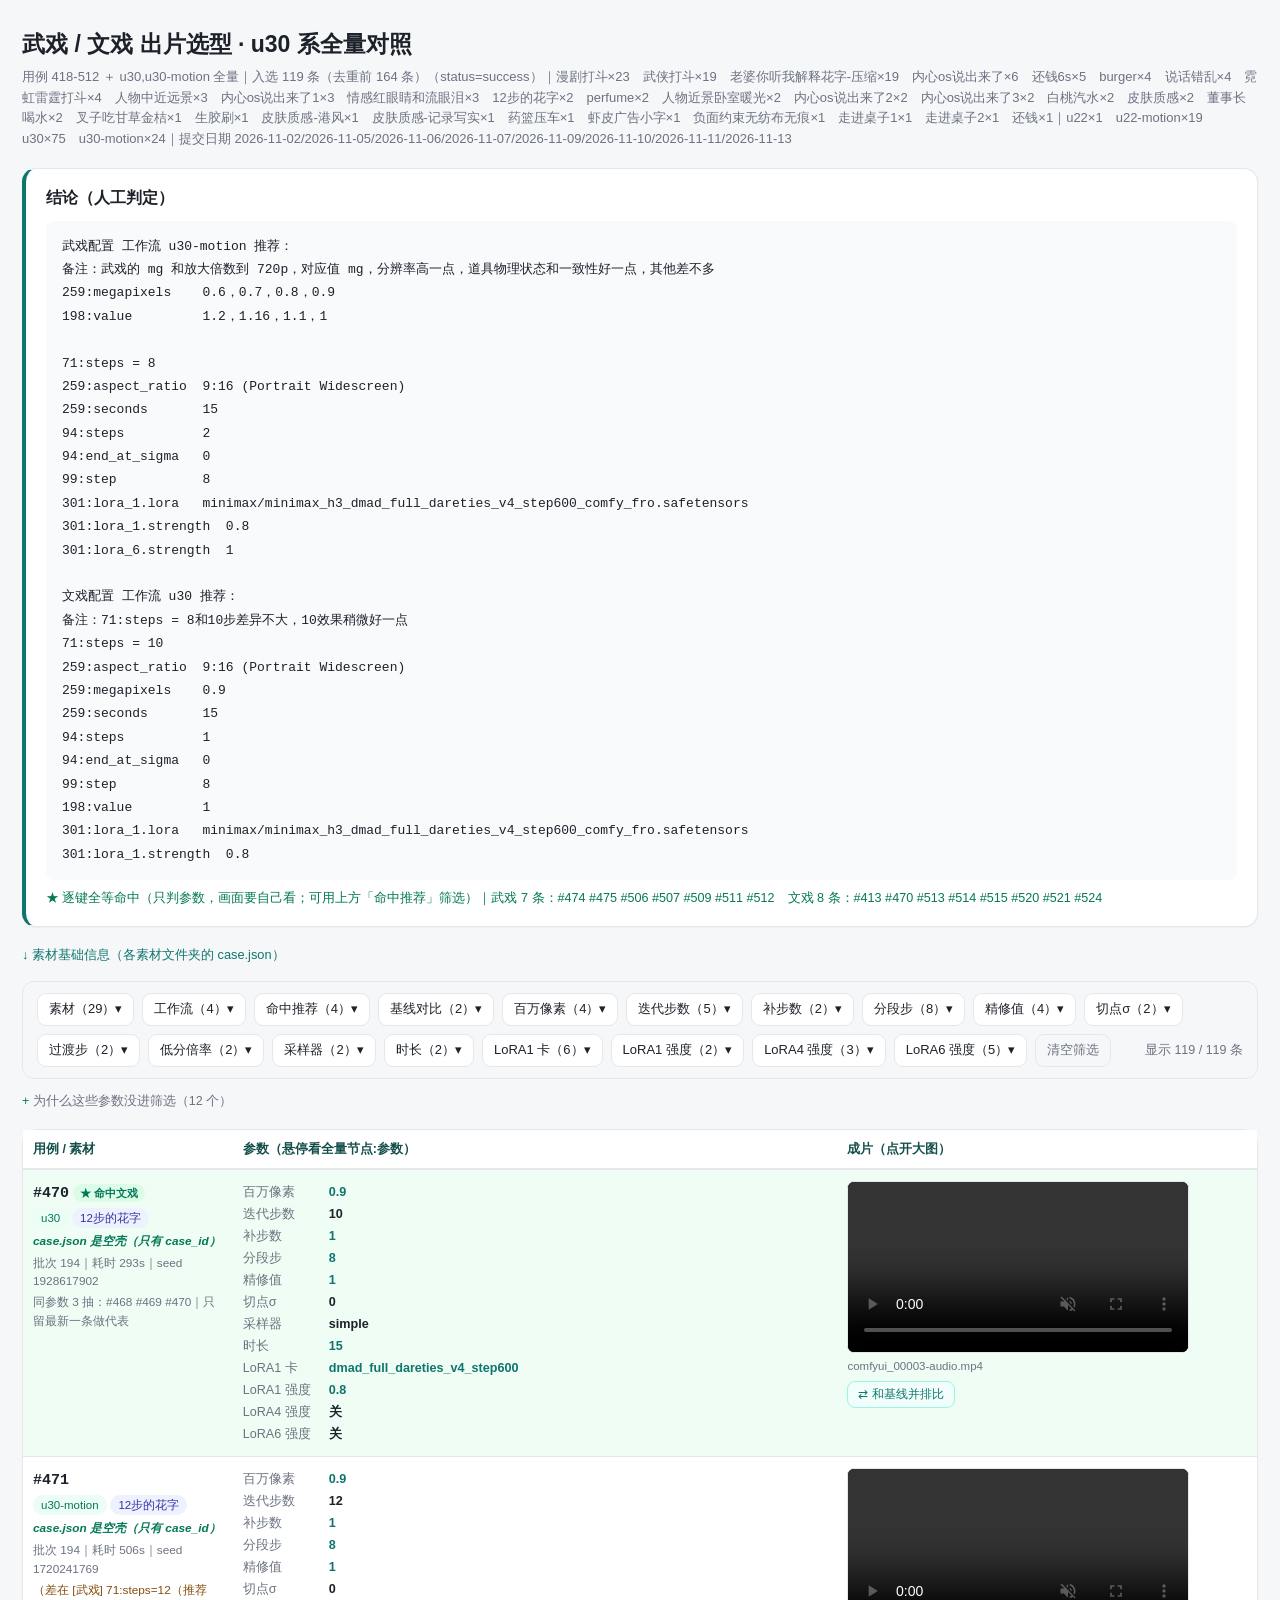
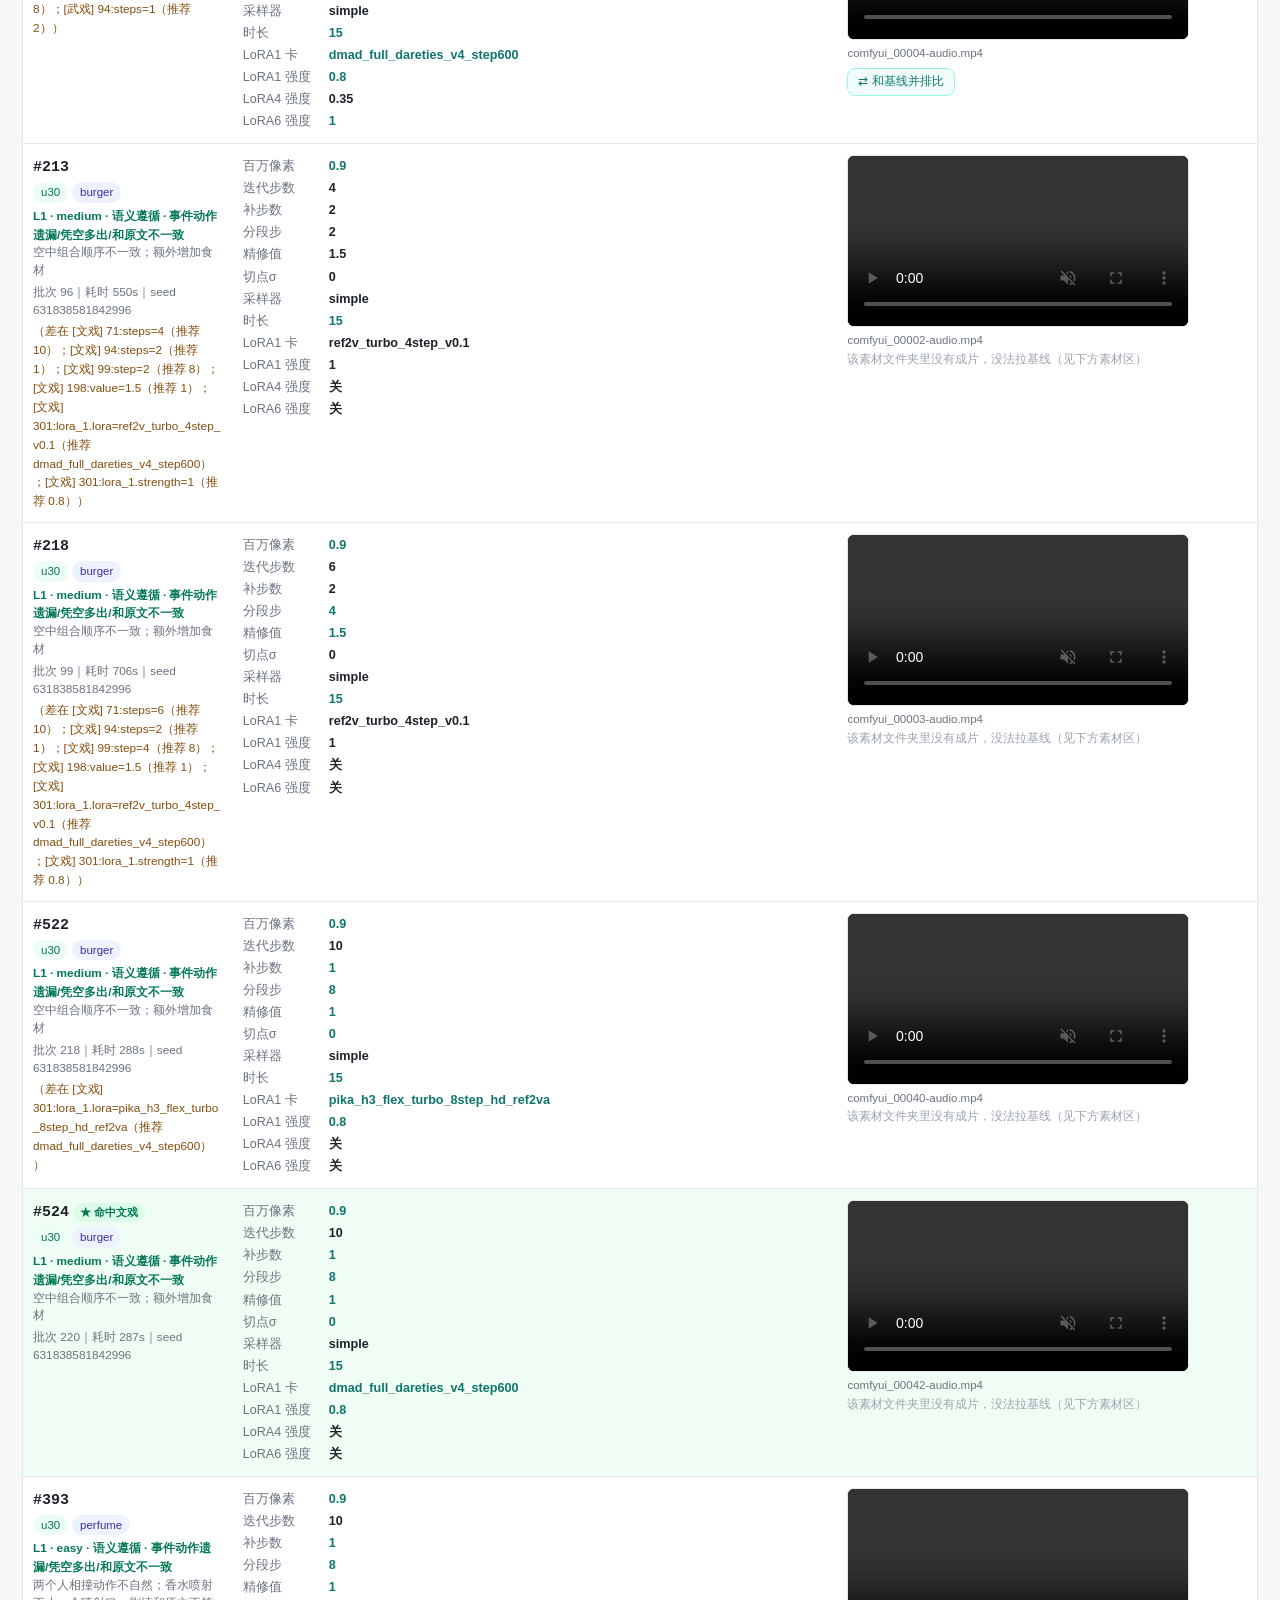
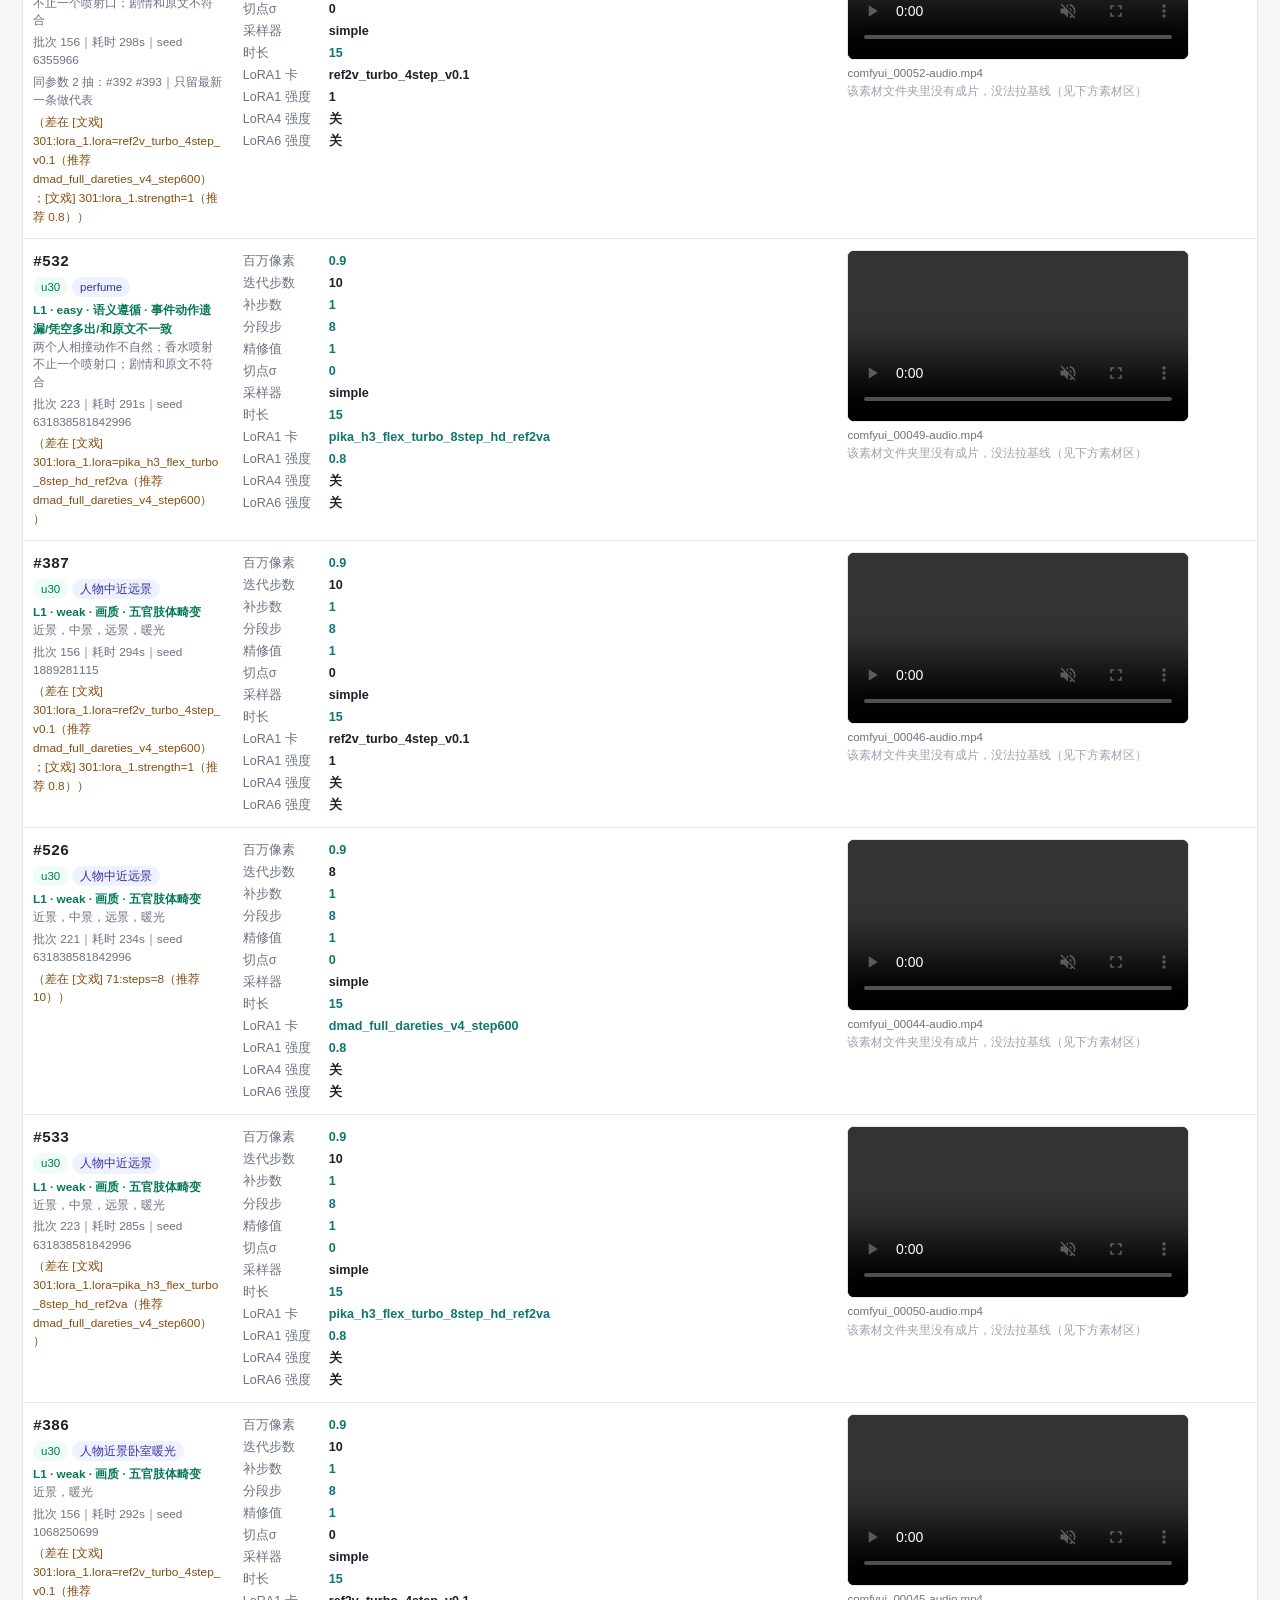
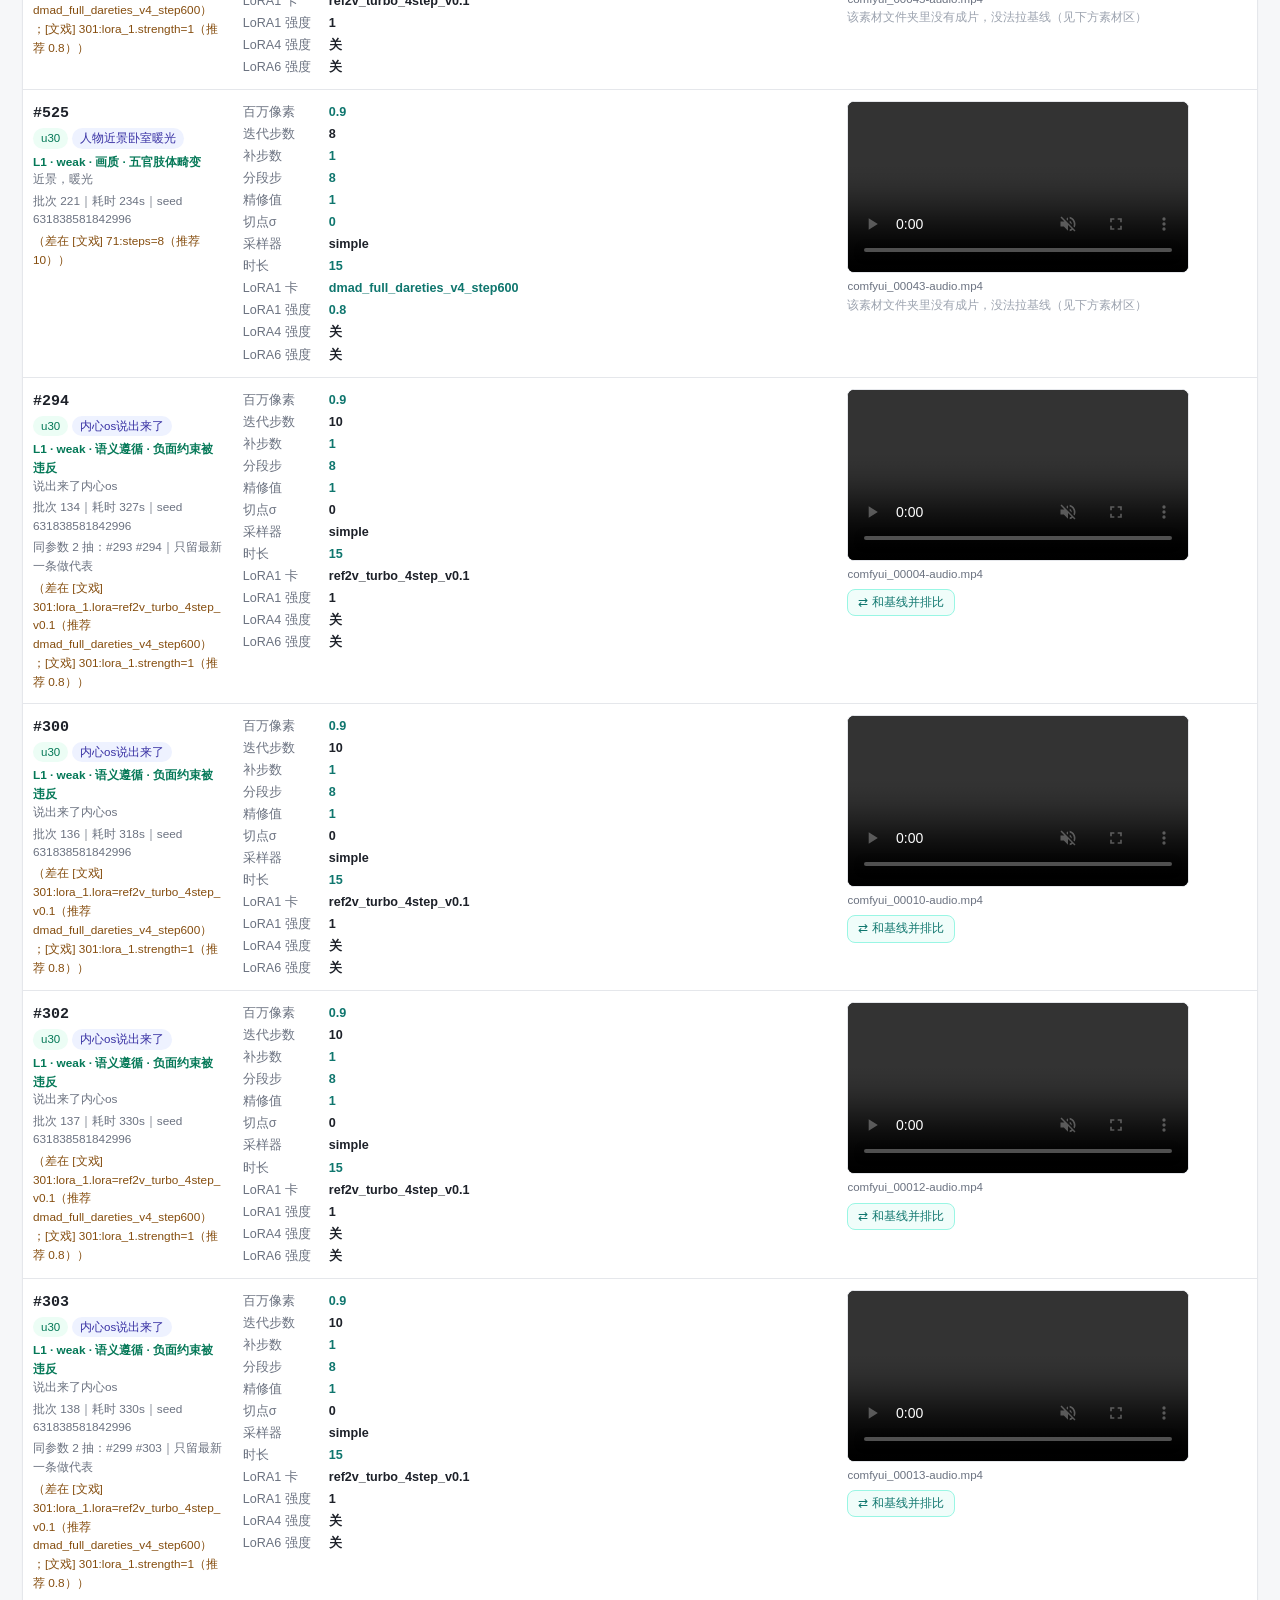
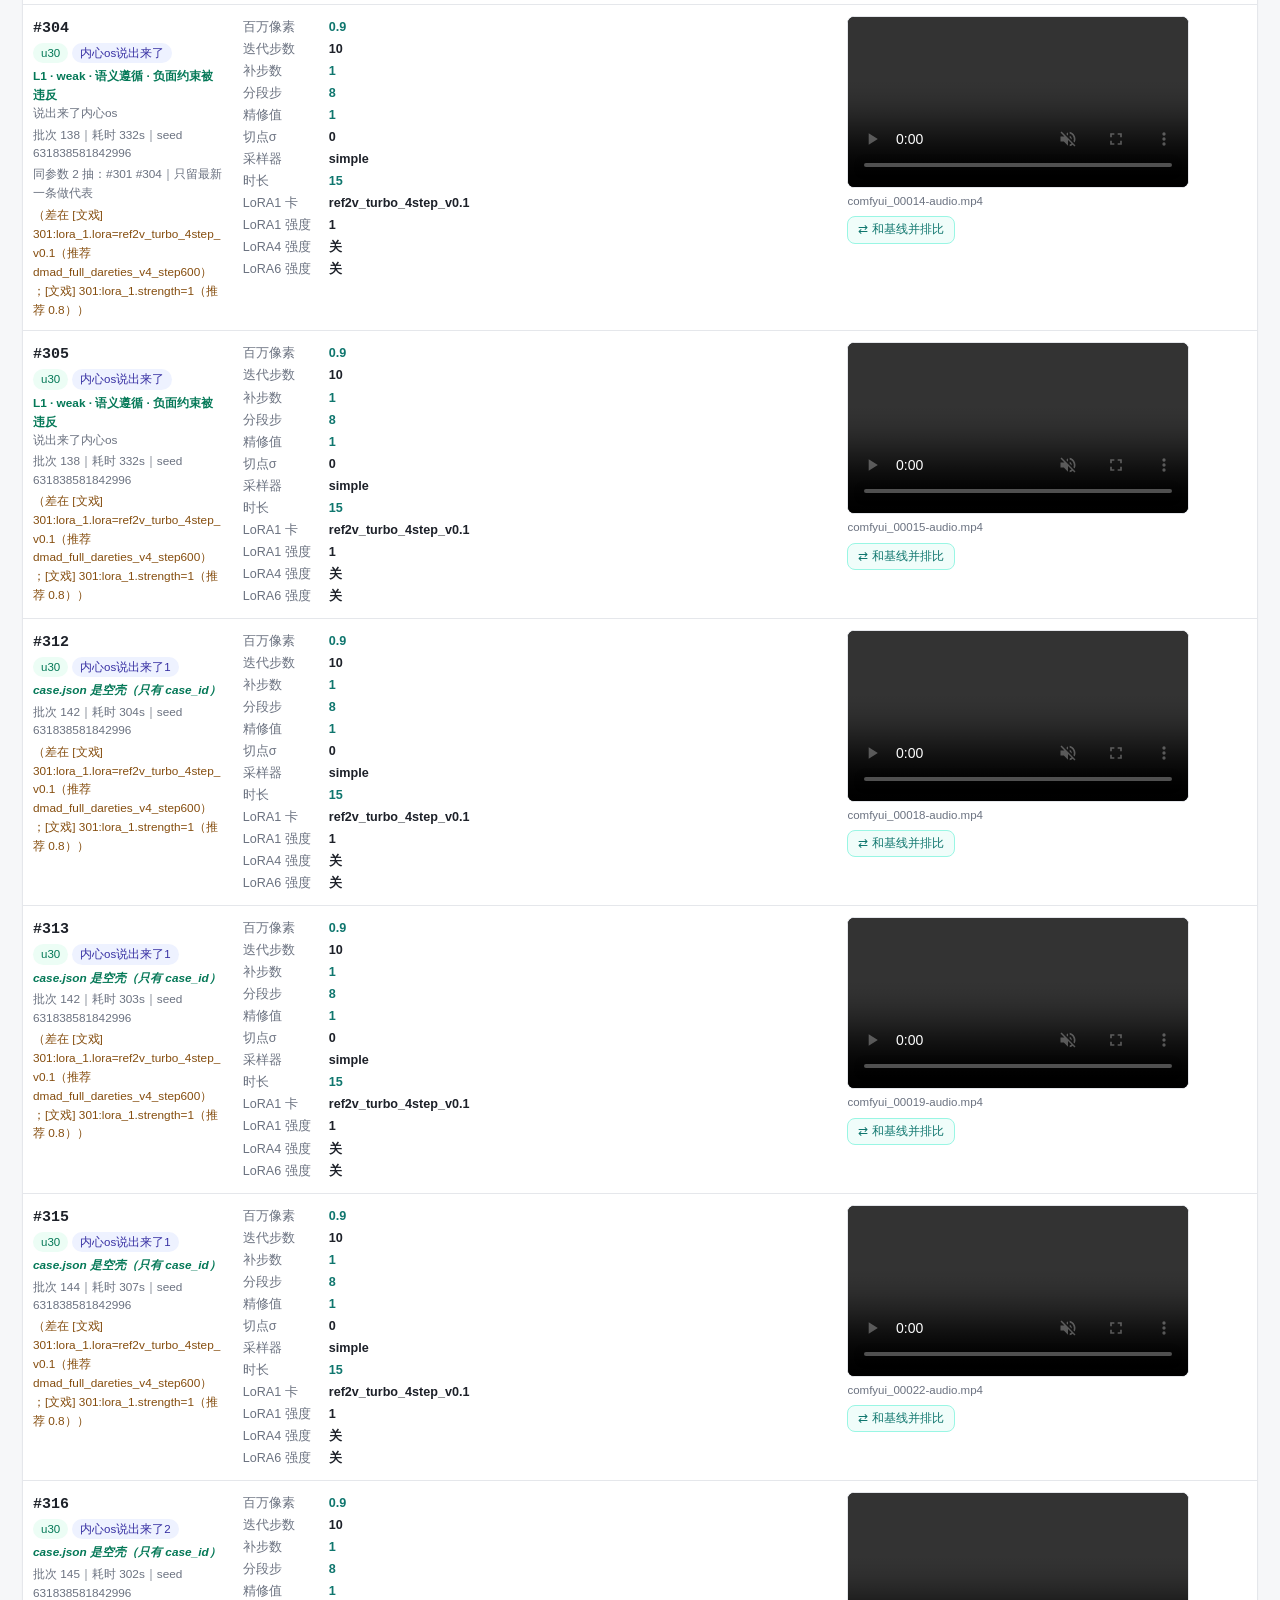
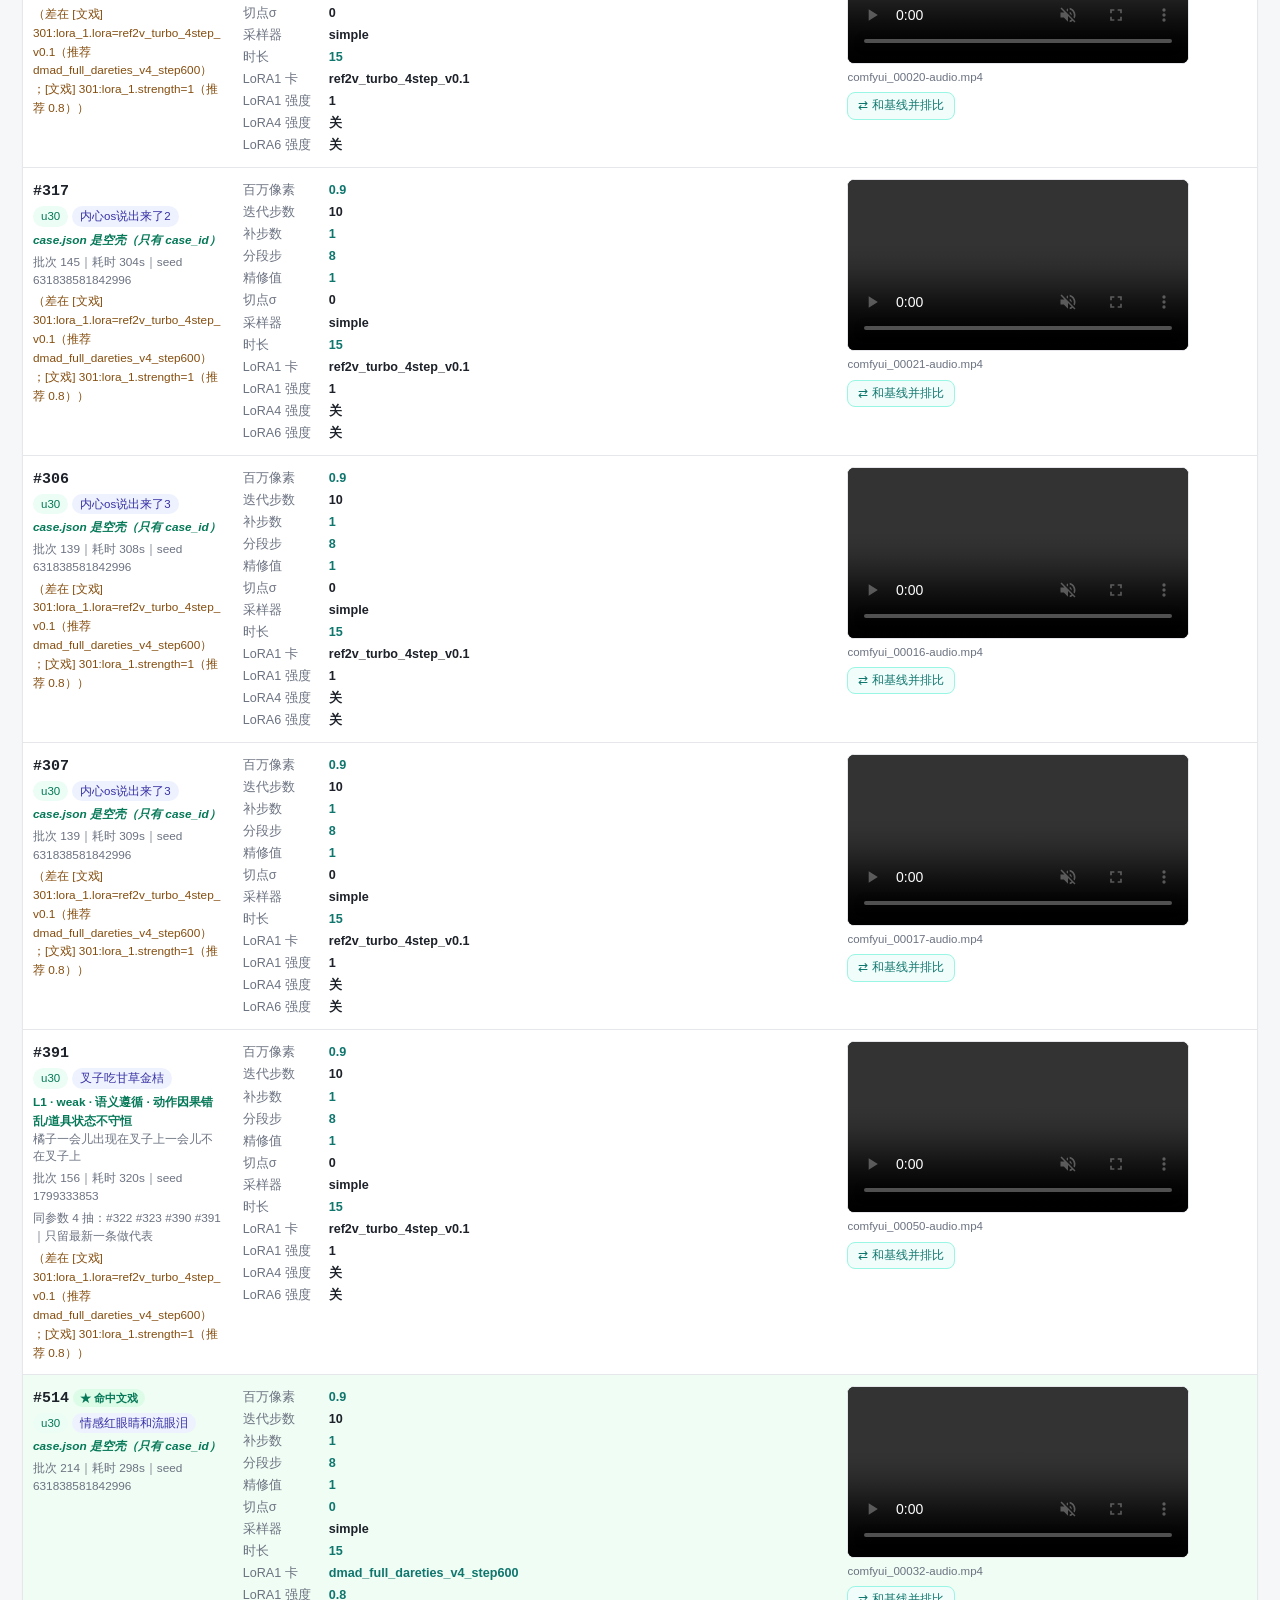
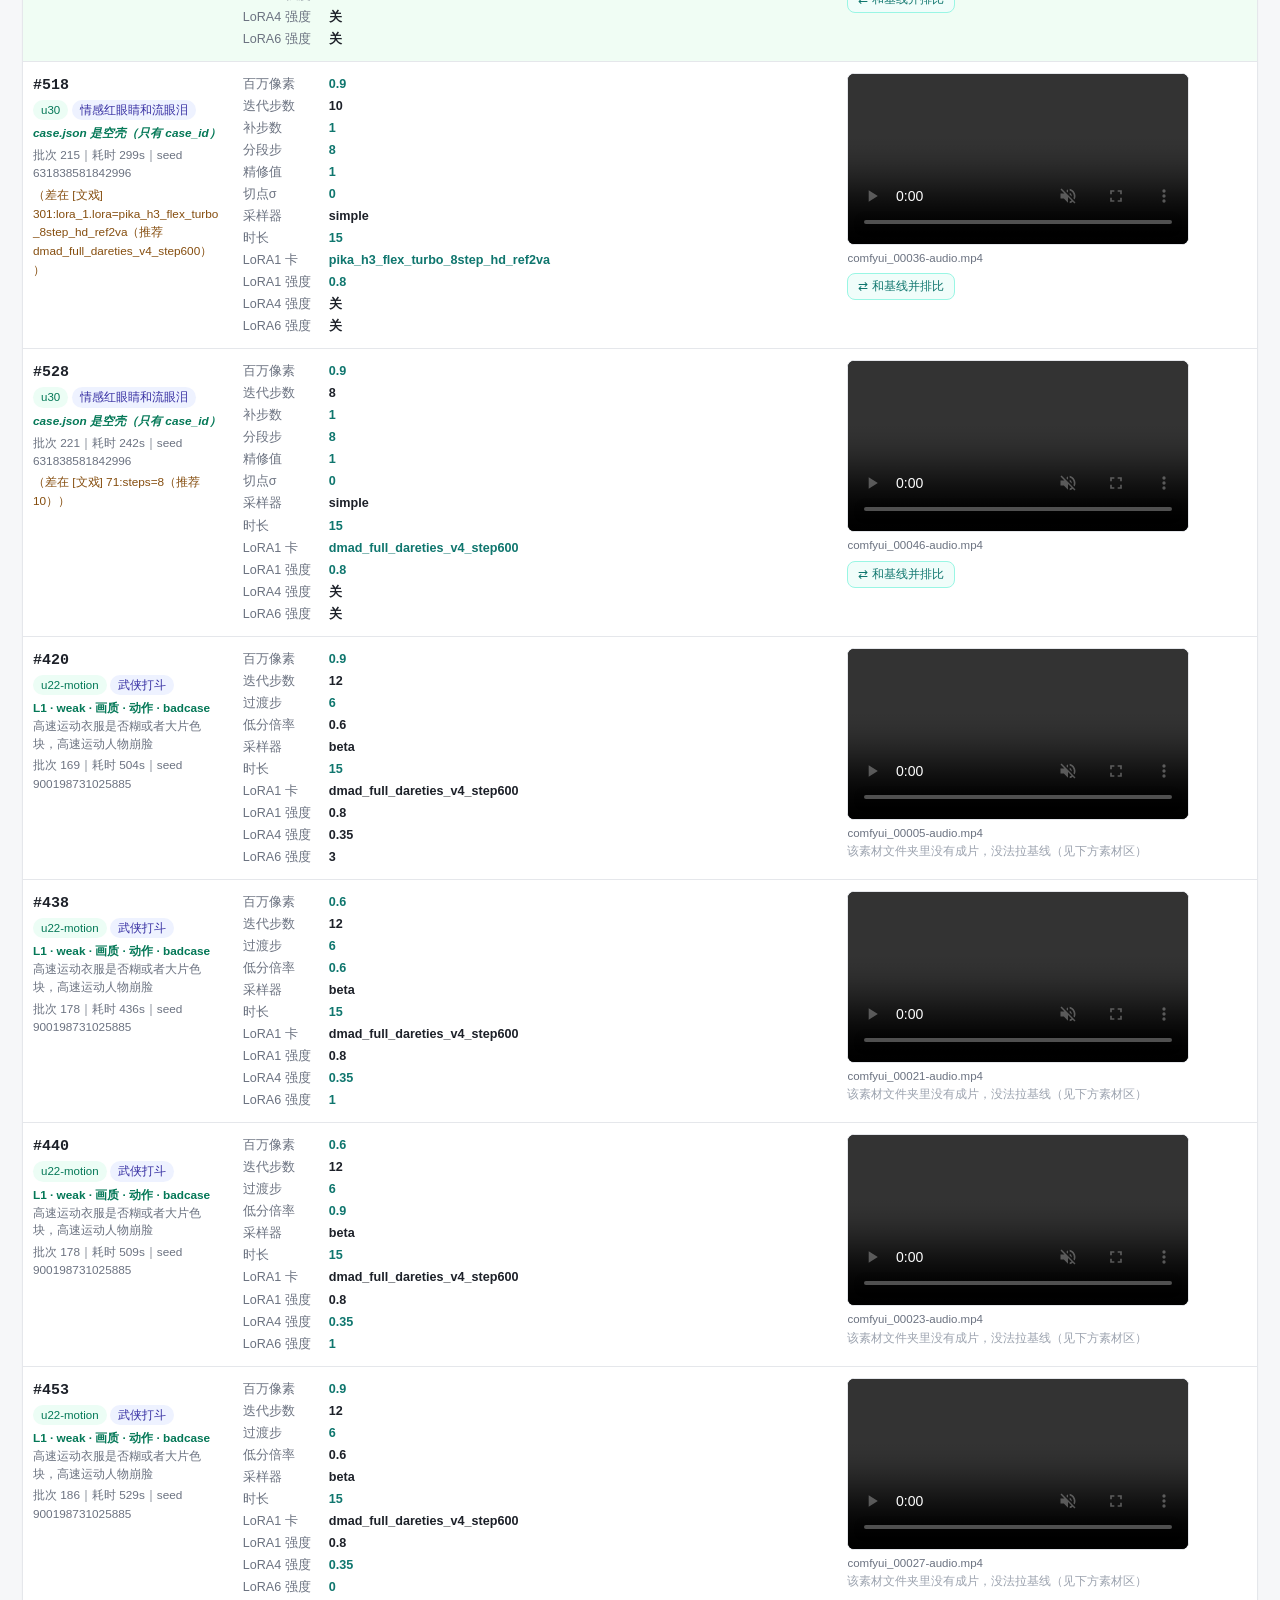
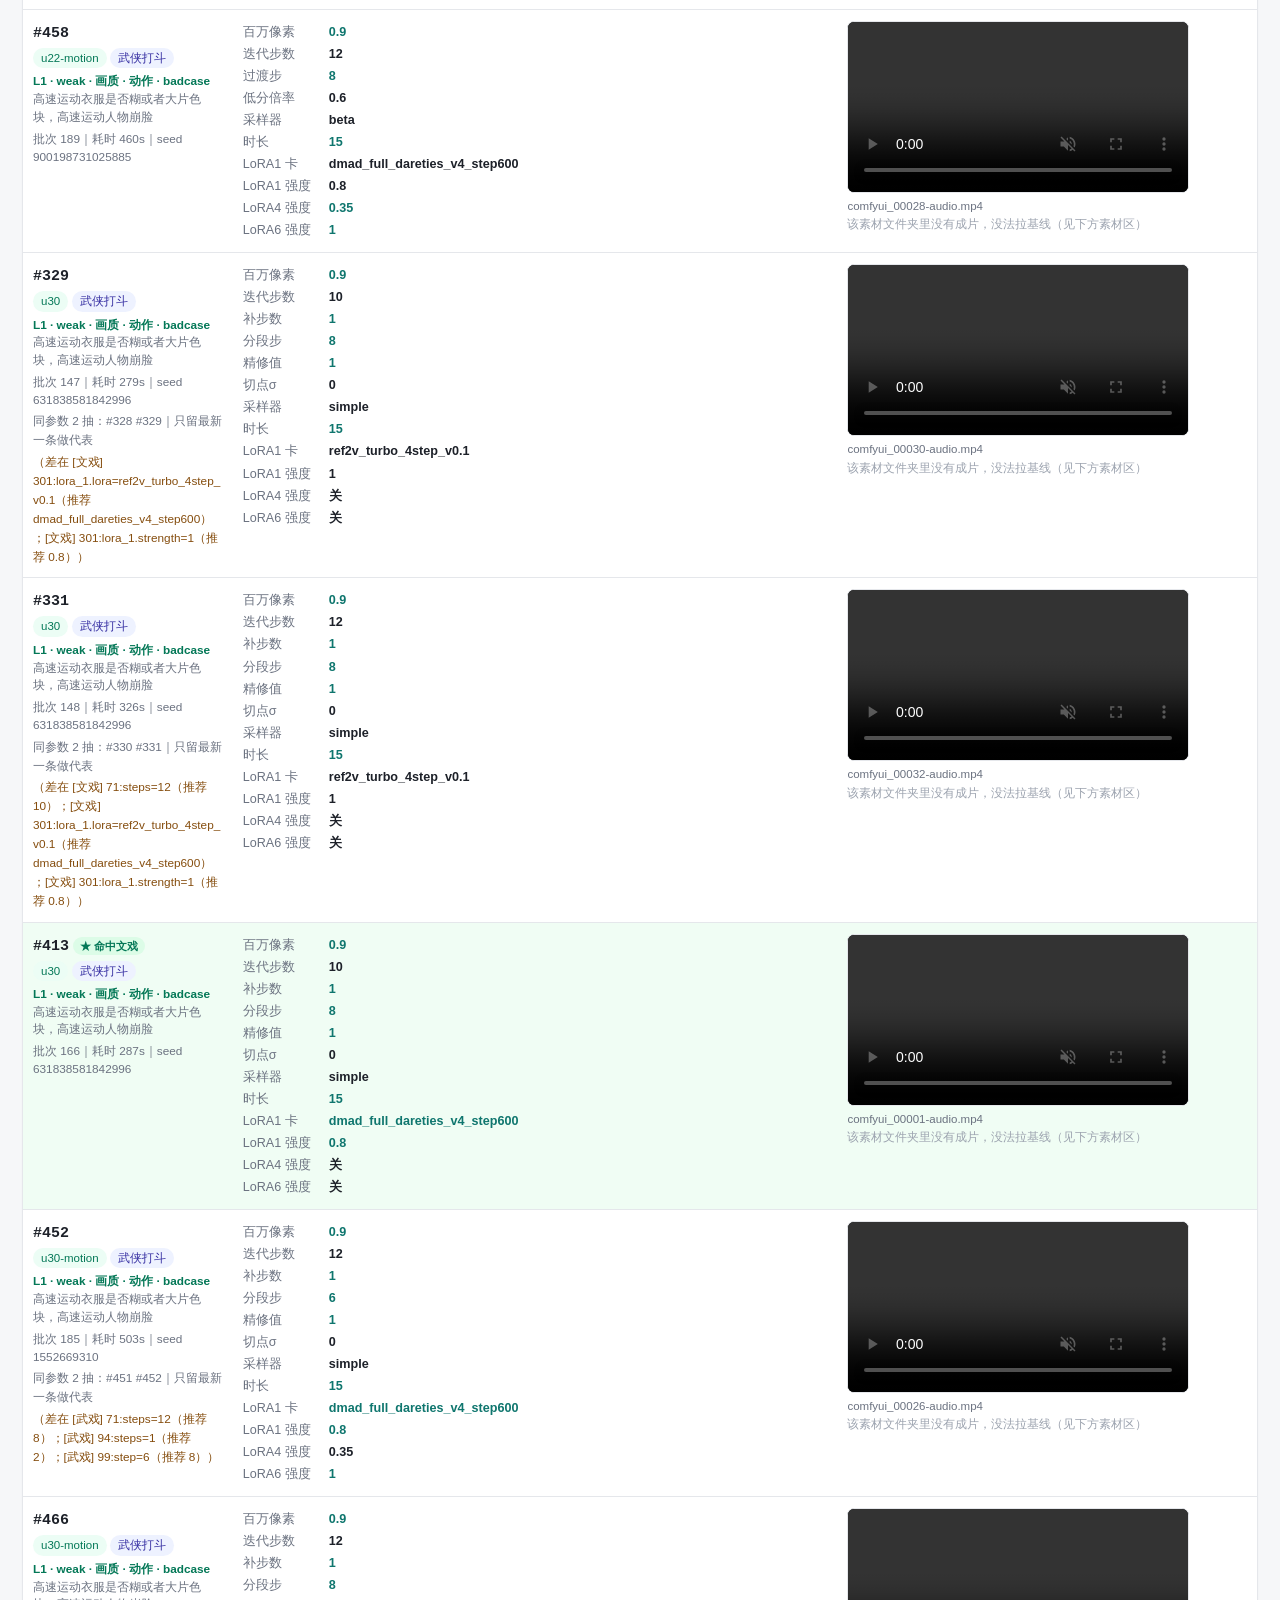
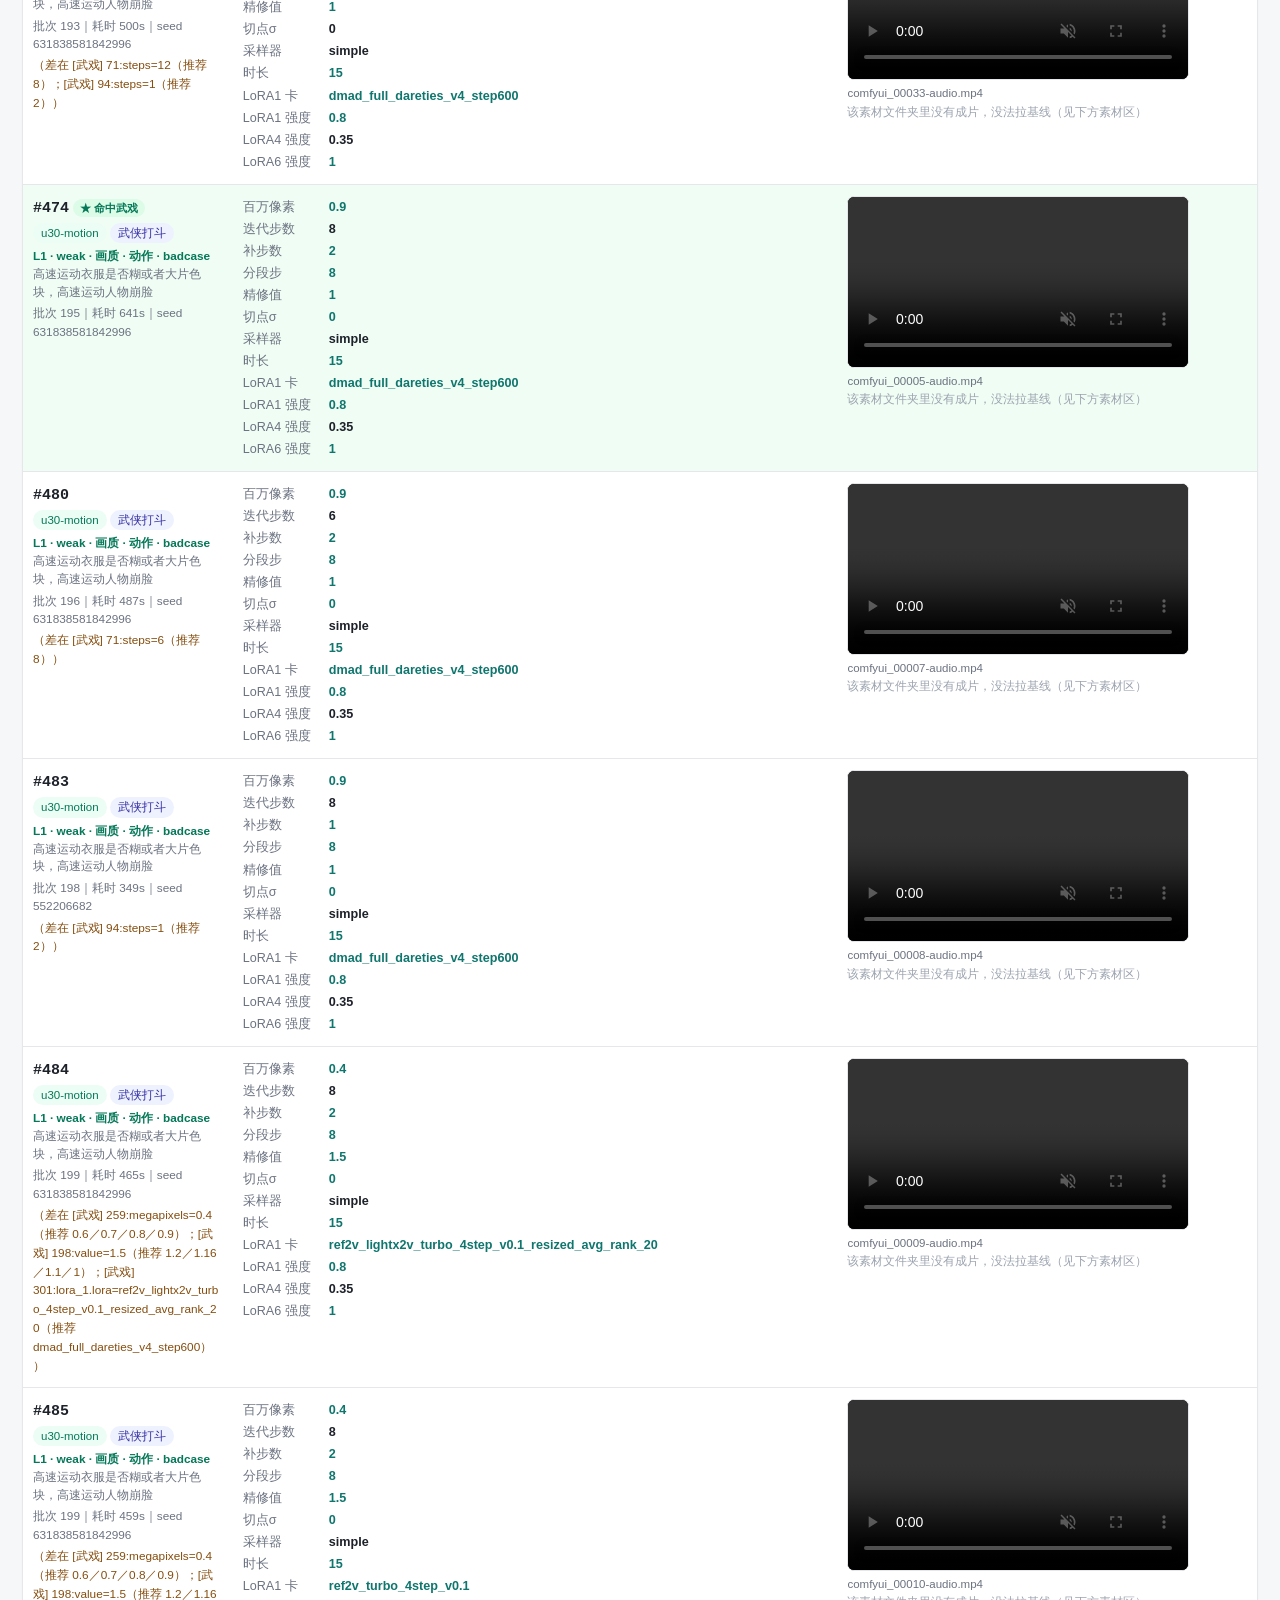
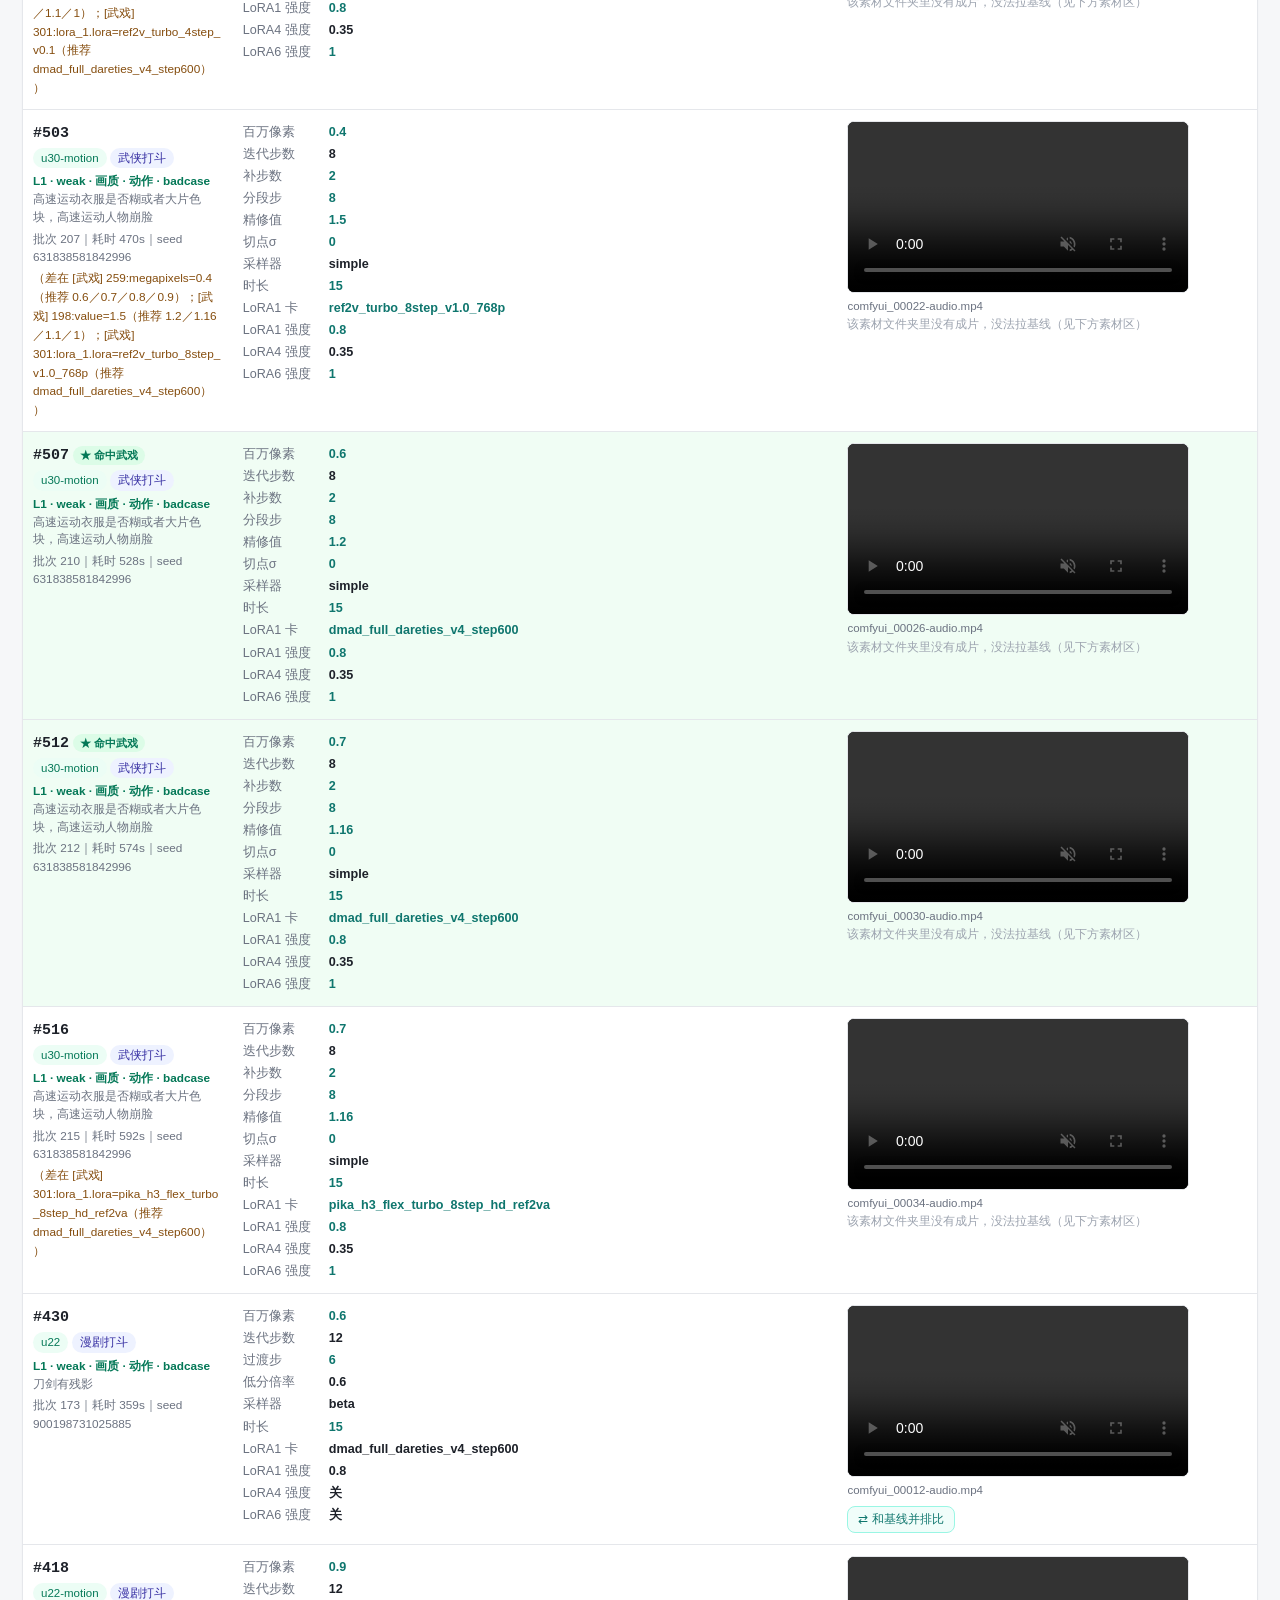
==== commit 96d79a38: "报告更新：武戏工作流选型-418-467-pub" ====
--- a/5f6bab80aba4676a98b3/index.html
+++ b/5f6bab80aba4676a98b3/index.html
@@ -74,21 +74,18 @@
 .cmp:hover{background:#ccfbf1}
 .dup{color:var(--sub);font-size:11.8px;margin-top:3px}
 .novid{color:#9ca3af;font-size:12px}
-/* 素材与基线成片：卡片流，不用宽表 */
-.agrid-in{display:grid;grid-template-columns:repeat(auto-fill,minmax(250px,1fr));gap:14px;margin-top:10px}
-.acard{border:1px solid var(--line);border-radius:12px;padding:11px 13px;background:#fff;
-  display:flex;flex-direction:column;gap:5px;min-width:0}
-.acard .an{font-size:14.5px;font-weight:700;display:flex;align-items:baseline;gap:8px}
-.acard .cnt{font-size:11.5px;font-weight:600;color:var(--hi);background:#f0fdfa;
-  border:1px solid #99f6e4;border-radius:999px;padding:0 8px;margin-left:auto}
-.acard .ameta{font-size:11.8px;color:var(--ok);font-weight:600;line-height:1.5}
-.acard .adir{font-size:11.4px;color:var(--sub);font-family:ui-monospace,Menlo,monospace;
-  overflow-wrap:anywhere}
-.acard .anote{font-size:12px;color:var(--ink);line-height:1.55}
-.acard .acases{font-size:11.6px;color:var(--sub);overflow-wrap:anywhere}
-.acard video.abase{width:100%;height:auto;max-height:230px;object-fit:contain;background:#0b0d10;
-  border:1px solid var(--line);border-radius:9px;cursor:pointer;margin-top:2px}
-.acard video.abase:hover{border-color:var(--hi)}
+/* 素材区：文本清单，一行一个素材（基线成片入口仍在用例行上） */
+.alists .al{list-style:none;margin:10px 0 0;padding:0;display:grid;gap:2px}
+.alists .al li{padding:7px 10px;border-radius:9px;line-height:1.55}
+.alists .al li:nth-child(odd){background:#f8fafc}
+.alists .al b{font-size:13.5px}
+.alists .acnt,.alists .ab{font-size:11.5px;font-weight:600;border-radius:999px;
+  padding:0 8px;margin-left:8px;white-space:nowrap}
+.alists .acnt{color:var(--hi);background:#f0fdfa;border:1px solid #99f6e4}
+.alists .ab{color:#475569;background:#f1f5f9;border:1px solid #e2e8f0}
+.alists .ameta{font-size:11.8px;color:var(--ok);font-weight:600}
+.alists .anote{font-size:12px;color:var(--ink)}
+.alists .acases{font-size:11.6px;color:var(--sub);overflow-wrap:anywhere}
 .hitline{font-size:12.6px;color:var(--ok);margin-top:8px;line-height:1.7}
 .jump{margin:2px 0 10px;font-size:12.8px}
 .jump a{color:var(--hi);text-decoration:none}
@@ -154,7 +151,7 @@
 </pre>
 <div class=hitline>★ 逐键全等命中（只判参数，画面要自己看；可用上方「命中推荐」筛选）｜武戏 7 条：#474 #475 #506 #507 #509 #511 #512　文戏 8 条：#413 #470 #513 #514 #515 #520 #521 #524</div>
 </div>
-<div class=jump><a href=#assets>↓ 素材与基线成片（case.json 内容 + 自带成片）</a></div>
+<div class=jump><a href=#assets>↓ 素材基础信息（各素材文件夹的 case.json）</a></div>
 <div class=filters><div class=msel id="ms-d0"><button onclick="togglePanel('d0')">素材（29）&#9662;</button><div class=panel><label><input type=checkbox data-dim="d0" value="d0v0" onchange="applyFilters()">12步的花字</label><label><input type=checkbox data-dim="d0" value="d0v1" onchange="applyFilters()">burger</label><label><input type=checkbox data-dim="d0" value="d0v2" onchange="applyFilters()">perfume</label><label><input type=checkbox data-dim="d0" value="d0v3" onchange="applyFilters()">人物中近远景</label><label><input type=checkbox data-dim="d0" value="d0v4" onchange="applyFilters()">人物近景卧室暖光</label><label><input type=checkbox data-dim="d0" value="d0v5" onchange="applyFilters()">内心os说出来了</label><label><input type=checkbox data-dim="d0" value="d0v6" onchange="applyFilters()">内心os说出来了1</label><label><input type=checkbox data-dim="d0" value="d0v7" onchange="applyFilters()">内心os说出来了2</label><label><input type=checkbox data-dim="d0" value="d0v8" onchange="applyFilters()">内心os说出来了3</label><label><input type=checkbox data-dim="d0" value="d0v9" onchange="applyFilters()">叉子吃甘草金桔</label><label><input type=checkbox data-dim="d0" value="d0v10" onchange="applyFilters()">情感红眼睛和流眼泪</label><label><input type=checkbox data-dim="d0" value="d0v11" onchange="applyFilters()">武侠打斗</label><label><input type=checkbox data-dim="d0" value="d0v12" onchange="applyFilters()">漫剧打斗</label><label><input type=checkbox data-dim="d0" value="d0v13" onchange="applyFilters()">生胶刷</label><label><input type=checkbox data-dim="d0" value="d0v14" onchange="applyFilters()">白桃汽水</label><label><input type=checkbox data-dim="d0" value="d0v15" onchange="applyFilters()">皮肤质感</label><label><input type=checkbox data-dim="d0" value="d0v16" onchange="applyFilters()">皮肤质感-港风</label><label><input type=checkbox data-dim="d0" value="d0v17" onchange="applyFilters()">皮肤质感-记录写实</label><label><input type=checkbox data-dim="d0" value="d0v18" onchange="applyFilters()">老婆你听我解释花字-压缩</label><label><input type=checkbox data-dim="d0" value="d0v19" onchange="applyFilters()">药篮压车</label><label><input type=checkbox data-dim="d0" value="d0v20" onchange="applyFilters()">董事长喝水</label><label><input type=checkbox data-dim="d0" value="d0v21" onchange="applyFilters()">虾皮广告小字</label><label><input type=checkbox data-dim="d0" value="d0v22" onchange="applyFilters()">说话错乱</label><label><input type=checkbox data-dim="d0" value="d0v23" onchange="applyFilters()">负面约束无纺布无痕</label><label><input type=checkbox data-dim="d0" value="d0v24" onchange="applyFilters()">走进桌子1</label><label><input type=checkbox data-dim="d0" value="d0v25" onchange="applyFilters()">走进桌子2</label><label><input type=checkbox data-dim="d0" value="d0v26" onchange="applyFilters()">还钱</label><label><input type=checkbox data-dim="d0" value="d0v27" onchange="applyFilters()">还钱6s</label><label><input type=checkbox data-dim="d0" value="d0v28" onchange="applyFilters()">霓虹雷霆打斗</label></div></div><div class=msel id="ms-d1"><button onclick="togglePanel('d1')">工作流（4）&#9662;</button><div class=panel><label><input type=checkbox data-dim="d1" value="d1v0" onchange="applyFilters()">u22</label><label><input type=checkbox data-dim="d1" value="d1v1" onchange="applyFilters()">u22-motion</label><label><input type=checkbox data-dim="d1" value="d1v2" onchange="applyFilters()">u30</label><label><input type=checkbox data-dim="d1" value="d1v3" onchange="applyFilters()">u30-motion</label></div></div><div class=msel id="ms-d2"><button onclick="togglePanel('d2')">命中推荐（4）&#9662;</button><div class=panel><label><input type=checkbox data-dim="d2" value="d2v0" onchange="applyFilters()">★ 武戏</label><label><input type=checkbox data-dim="d2" value="d2v1" onchange="applyFilters()">★ 文戏</label><label><input type=checkbox data-dim="d2" value="d2v2" onchange="applyFilters()">未命中</label><label><input type=checkbox data-dim="d2" value="d2v3" onchange="applyFilters()">不适用（对照卡）</label></div></div><div class=msel id="ms-d3"><button onclick="togglePanel('d3')">基线对比（2）&#9662;</button><div class=panel><label><input type=checkbox data-dim="d3" value="d3v0" onchange="applyFilters()">有基线</label><label><input type=checkbox data-dim="d3" value="d3v1" onchange="applyFilters()">无</label></div></div><div class=msel id="ms-d4"><button onclick="togglePanel('d4')">百万像素（4）&#9662;</button><div class=panel><label><input type=checkbox data-dim="d4" value="d4v0" onchange="applyFilters()">0.4</label><label><input type=checkbox data-dim="d4" value="d4v1" onchange="applyFilters()">0.6</label><label><input type=checkbox data-dim="d4" value="d4v2" onchange="applyFilters()">0.7</label><label><input type=checkbox data-dim="d4" value="d4v3" onchange="applyFilters()">0.9</label></div></div><div class=msel id="ms-d5"><button onclick="togglePanel('d5')">迭代步数（5）&#9662;</button><div class=panel><label><input type=checkbox data-dim="d5" value="d5v0" onchange="applyFilters()">4</label><label><input type=checkbox data-dim="d5" value="d5v1" onchange="applyFilters()">6</label><label><input type=checkbox data-dim="d5" value="d5v2" onchange="applyFilters()">8</label><label><input type=checkbox data-dim="d5" value="d5v3" onchange="applyFilters()">10</label><label><input type=checkbox data-dim="d5" value="d5v4" onchange="applyFilters()">12</label></div></div><div class=msel id="ms-d6"><button onclick="togglePanel('d6')">补步数（2）&#9662;</button><div class=panel><label><input type=checkbox data-dim="d6" value="d6v0" onchange="applyFilters()">1</label><label><input type=checkbox data-dim="d6" value="d6v1" onchange="applyFilters()">2</label></div></div><div class=msel id="ms-d7"><button onclick="togglePanel('d7')">分段步（8）&#9662;</button><div class=panel><label><input type=checkbox data-dim="d7" value="d7v0" onchange="applyFilters()">2</label><label><input type=checkbox data-dim="d7" value="d7v1" onchange="applyFilters()">4</label><label><input type=checkbox data-dim="d7" value="d7v2" onchange="applyFilters()">6</label><label><input type=checkbox data-dim="d7" value="d7v3" onchange="applyFilters()">8</label><label><input type=checkbox data-dim="d7" value="d7v4" onchange="applyFilters()">10</label><label><input type=checkbox data-dim="d7" value="d7v5" onchange="applyFilters()">12</label><label><input type=checkbox data-dim="d7" value="d7v6" onchange="applyFilters()">14</label><label><input type=checkbox data-dim="d7" value="d7v7" onchange="applyFilters()">16</label></div></div><div class=msel id="ms-d8"><button onclick="togglePanel('d8')">精修值（4）&#9662;</button><div class=panel><label><input type=checkbox data-dim="d8" value="d8v0" onchange="applyFilters()">1</label><label><input type=checkbox data-dim="d8" value="d8v1" onchange="applyFilters()">1.16</label><label><input type=checkbox data-dim="d8" value="d8v2" onchange="applyFilters()">1.2</label><label><input type=checkbox data-dim="d8" value="d8v3" onchange="applyFilters()">1.5</label></div></div><div class=msel id="ms-d9"><button onclick="togglePanel('d9')">切点σ（2）&#9662;</button><div class=panel><label><input type=checkbox data-dim="d9" value="d9v0" onchange="applyFilters()">0</label><label><input type=checkbox data-dim="d9" value="d9v1" onchange="applyFilters()">2</label></div></div><div class=msel id="ms-d10"><button onclick="togglePanel('d10')">过渡步（2）&#9662;</button><div class=panel><label><input type=checkbox data-dim="d10" value="d10v0" onchange="applyFilters()">6</label><label><input type=checkbox data-dim="d10" value="d10v1" onchange="applyFilters()">8</label></div></div><div class=msel id="ms-d11"><button onclick="togglePanel('d11')">低分倍率（2）&#9662;</button><div class=panel><label><input type=checkbox data-dim="d11" value="d11v0" onchange="applyFilters()">0.6</label><label><input type=checkbox data-dim="d11" value="d11v1" onchange="applyFilters()">0.9</label></div></div><div class=msel id="ms-d12"><button onclick="togglePanel('d12')">采样器（2）&#9662;</button><div class=panel><label><input type=checkbox data-dim="d12" value="d12v0" onchange="applyFilters()">beta</label><label><input type=checkbox data-dim="d12" value="d12v1" onchange="applyFilters()">simple</label></div></div><div class=msel id="ms-d13"><button onclick="togglePanel('d13')">时长（2）&#9662;</button><div class=panel><label><input type=checkbox data-dim="d13" value="d13v0" onchange="applyFilters()">6</label><label><input type=checkbox data-dim="d13" value="d13v1" onchange="applyFilters()">15</label></div></div><div class=msel id="ms-d14"><button onclick="togglePanel('d14')">LoRA1 卡（6）&#9662;</button><div class=panel><label><input type=checkbox data-dim="d14" value="d14v0" onchange="applyFilters()">PDMD_DMAD_4step_r256_add_fro1_turbo_lora</label><label><input type=checkbox data-dim="d14" value="d14v1" onchange="applyFilters()">dmad_full_dareties_v4_step600</label><label><input type=checkbox data-dim="d14" value="d14v2" onchange="applyFilters()">ref2v_lightx2v_turbo_4step_v0.1_resized_avg_rank_20</label><label><input type=checkbox data-dim="d14" value="d14v3" onchange="applyFilters()">ref2v_turbo_4step_v0.1</label><label><input type=checkbox data-dim="d14" value="d14v4" onchange="applyFilters()">ref2v_turbo_8step_v1.0_768p</label><label><input type=checkbox data-dim="d14" value="d14v5" onchange="applyFilters()">pika_h3_flex_turbo_8step_hd_ref2va</label></div></div><div class=msel id="ms-d15"><button onclick="togglePanel('d15')">LoRA1 强度（2）&#9662;</button><div class=panel><label><input type=checkbox data-dim="d15" value="d15v0" onchange="applyFilters()">0.8</label><label><input type=checkbox data-dim="d15" value="d15v1" onchange="applyFilters()">1</label></div></div><div class=msel id="ms-d16"><button onclick="togglePanel('d16')">LoRA4 强度（3）&#9662;</button><div class=panel><label><input type=checkbox data-dim="d16" value="d16v0" onchange="applyFilters()">0.35</label><label><input type=checkbox data-dim="d16" value="d16v1" onchange="applyFilters()">0.5</label><label><input type=checkbox data-dim="d16" value="d16v2" onchange="applyFilters()">关</label></div></div><div class=msel id="ms-d17"><button onclick="togglePanel('d17')">LoRA6 强度（5）&#9662;</button><div class=panel><label><input type=checkbox data-dim="d17" value="d17v0" onchange="applyFilters()">0</label><label><input type=checkbox data-dim="d17" value="d17v1" onchange="applyFilters()">1</label><label><input type=checkbox data-dim="d17" value="d17v2" onchange="applyFilters()">2</label><label><input type=checkbox data-dim="d17" value="d17v3" onchange="applyFilters()">3</label><label><input type=checkbox data-dim="d17" value="d17v4" onchange="applyFilters()">关</label></div></div><button class=ghost onclick=resetFilters()>清空筛选</button><span id=count></span></div><details class=hint><summary>为什么这些参数没进筛选（12 个）</summary>图最长边、CLIP 模型、CFG、LoRA2 卡、LoRA2 强度、LoRA3 卡、LoRA3 强度、LoRA4 卡、LoRA5 卡、LoRA5 强度、LoRA6 卡、分段步·100节点——同一张卡里取值没变过：跨卡不同是工作流模板自带，或另一张卡根本没这个节点，不是本批变量。悬停参数列仍能看到全部。</details>
 <div class=card style=padding:0><table><colgroup><col class=c1><col class=c2><col class=c3></colgroup><thead><tr><th>用例 / 素材</th><th>参数（悬停看全量节点:参数）</th><th>成片（点开大图）</th></tr></thead><tbody id=rows>
 <tr class="hit" data-d0="d0v0" data-d1="d1v2" data-d12="d12v1" data-d13="d13v1" data-d14="d14v1" data-d15="d15v0" data-d16="d16v2" data-d17="d17v4" data-d2="d2v1" data-d3="d3v0" data-d4="d4v3" data-d5="d5v3" data-d6="d6v0" data-d7="d7v3" data-d8="d8v0" data-d9="d9v0"><td><span class=cid>#470</span> <span class=badge>★ 命中文戏</span><div><span class="tag wf">u30</span> <span class=tag>12步的花字</span></div><div class=acase><i>case.json 是空壳（只有 case_id）</i></div><div class=mut>批次 194｜耗时 293s｜seed 1928617902</div><div class=dup>同参数 3 抽：#468 #469 #470｜只留最新一条做代表</div></td><td><div class=pcell><div class="pline hot"><span class=pk>百万像素</span><b>0.9</b></div><div class="pline"><span class=pk>迭代步数</span><b>10</b></div><div class="pline hot"><span class=pk>补步数</span><b>1</b></div><div class="pline hot"><span class=pk>分段步</span><b>8</b></div><div class="pline hot"><span class=pk>精修值</span><b>1</b></div><div class="pline"><span class=pk>切点σ</span><b>0</b></div><div class="pline"><span class=pk>采样器</span><b>simple</b></div><div class="pline hot"><span class=pk>时长</span><b>15</b></div><div class="pline hot"><span class=pk>LoRA1 卡</span><b>dmad_full_dareties_v4_step600</b></div><div class="pline hot"><span class=pk>LoRA1 强度</span><b>0.8</b></div><div class="pline"><span class=pk>LoRA4 强度</span><b>关</b></div><div class="pline"><span class=pk>LoRA6 强度</span><b>关</b></div><div class=tip><div class=tt>出片设置</div><pre>* 259:aspect_ratio = 9:16 (Portrait Widescreen)
@@ -3747,7 +3744,7 @@
   214:alpha = 0.1
   214:distilled_adapter = t8_compat/MiniMaxH3_SemanticBridge_v1_T8_Compat.safetensors</pre><div class=tt>提交覆盖（* 即下面标了星的那些行）</div><pre>198:value=1、259:aspect_ratio=9:16 (Portrait Widescreen)、259:megapixels=0.9、259:seconds=15、94:steps=1、99:step=8</pre></div></div></td><td><video class=vthumb src="media/327.mp4" controls preload=metadata muted playsinline onclick="openModal(this)" data-cap="#327 霓虹雷霆打斗 · comfyui_00028-audio.mp4"></video><div class=vmeta>comfyui_00028-audio.mp4</div><div class=novid>该素材文件夹里没有成片，没法拉基线（见下方素材区）</div></td></tr>
 </tbody></table></div>
-<div class="card agrid" id=assets><h2>素材与基线成片（各素材文件夹的 case.json）</h2><div class=sub>基线 = 该素材文件夹里自带的成片（同 736×1280 / 24fps / 15s，和成片一个尺子）；用例行上的「⇄ 和基线并排比」就是拉它来左右对拍。「-压缩」这类变体目录自己没有成片，按 case.json 的 case_id 找回同源素材的成片。</div><div class=agrid-in><div class=acard><div class=an>漫剧打斗<span class=cnt>23 条</span></div><div class=ameta>L1 · weak · 画质 · 动作 · badcase</div><div class=adir>u22、u22-motion、u30-motion ｜ assets/短剧-动作/漫剧打斗</div><div class=anote>刀剑有残影</div><div class=acases>#418 #424 #425 #426 #427 #428 #429 #430 #431 #432 #433 #434 #435 #436…</div><video class=abase controls preload=metadata muted playsinline src="media/base-漫剧打斗.mp4" onclick="openModal(this)" data-cap="基线成片 · 漫剧打斗"></video><div class=vmeta>assets/短剧-动作/漫剧打斗</div></div><div class=acard><div class=an>武侠打斗<span class=cnt>19 条</span></div><div class=ameta>L1 · weak · 画质 · 动作 · badcase</div><div class=adir>u22-motion、u30、u30-motion ｜ assets/短剧-动作/武侠打斗</div><div class=anote>高速运动衣服是否糊或者大片色块，高速运动人物崩脸</div><div class=acases>#329 #331 #413 #420 #438 #440 #452 #453 #458 #466 #474 #480 #483 #484…</div><div class=novid>assets/短剧-动作/武侠打斗 里没有成片（无 mp4）</div></div><div class=acard><div class=an>老婆你听我解释花字-压缩<span class=cnt>19 条</span></div><div class=ameta>L1 · weak · 语义遵循 · 字幕/花字</div><div class=adir>u30、u30-motion ｜ assets/短剧-badcase/老婆你听我解释花字-压缩</div><div class=anote>字幕出现了花字</div><div class=acases>#273 #274 #276 #278 #282 #289 #406 #488 #492 #495 #497 #499 #500 #501…</div><video class=abase controls preload=metadata muted playsinline src="media/base-老婆你听我解释花字-压缩.mp4" onclick="openModal(this)" data-cap="基线成片 · 老婆你听我解释花字-压缩"></video><div class=vmeta>assets/短剧-badcase/老婆你听我解释花字</div></div><div class=acard><div class=an>内心os说出来了<span class=cnt>6 条</span></div><div class=ameta>L1 · weak · 语义遵循 · 负面约束被违反</div><div class=adir>u30 ｜ assets/负面约束被违反/内心os说出来了</div><div class=anote>说出来了内心os</div><div class=acases>#294 #300 #302 #303 #304 #305</div><video class=abase controls preload=metadata muted playsinline src="media/base-内心os说出来了.mp4" onclick="openModal(this)" data-cap="基线成片 · 内心os说出来了"></video><div class=vmeta>assets/负面约束被违反/内心os说出来了</div></div><div class=acard><div class=an>还钱6s<span class=cnt>6 条</span></div><div class=ameta>L1 · weak · 语义遵循 · 道具状态不守恒</div><div class=adir>u30 ｜ assets/道具状态不守恒/还钱6s</div><div class=anote>中远景说话状态音轨和图像匹配，两个人手上都拿了钱，中远景说话崩脸/嘴形变化</div><div class=acases>#389 #401 #407 #408 #414 #530</div><video class=abase controls preload=metadata muted playsinline src="media/base-还钱6s.mp4" onclick="openModal(this)" data-cap="基线成片 · 还钱6s"></video><div class=vmeta>assets/道具状态不守恒/还钱6s</div></div><div class=acard><div class=an>burger<span class=cnt>4 条</span></div><div class=ameta>L1 · medium · 语义遵循 · 事件动作遗漏/凭空多出/和原文不一致</div><div class=adir>u30 ｜ assets/短剧-语义遵循/burger</div><div class=anote>空中组合顺序不一致；额外增加食材</div><div class=acases>#213 #218 #522 #524</div><div class=novid>assets/短剧-语义遵循/burger 里没有成片（无 mp4）</div></div><div class=acard><div class=an>说话错乱<span class=cnt>4 条</span></div><div class=ameta>L2 · weak · 语义遵循 · 人物台词错位/受力反馈缺失</div><div class=adir>u30 ｜ assets/人物台词错位/说话错乱</div><div class=anote>台词和说话的人绑定错误，金桔袋子物理受力异常</div><div class=acases>#395 #409 #410 #411</div><video class=abase controls preload=metadata muted playsinline src="media/base-说话错乱.mp4" onclick="openModal(this)" data-cap="基线成片 · 说话错乱"></video><div class=vmeta>assets/人物台词错位/说话错乱</div></div><div class=acard><div class=an>霓虹雷霆打斗<span class=cnt>4 条</span></div><div class=ameta>L1 · weak · 画质 · 动作</div><div class=adir>u22-motion、u30 ｜ assets/短剧-动作/霓虹雷霆打斗</div><div class=anote>-</div><div class=acases>#327 #419 #437 #439</div><div class=novid>assets/短剧-动作/霓虹雷霆打斗 里没有成片（无 mp4）</div></div><div class=acard><div class=an>人物中近远景<span class=cnt>3 条</span></div><div class=ameta>L1 · weak · 画质 · 五官肢体畸变</div><div class=adir>u30 ｜ assets/场景一致性/人物中近远景</div><div class=anote>近景，中景，远景，暖光</div><div class=acases>#387 #526 #533</div><div class=novid>assets/场景一致性/人物中近远景 里没有成片（无 mp4）</div></div><div class=acard><div class=an>内心os说出来了1<span class=cnt>3 条</span></div><div class=ameta>case.json 是空壳（只有 case_id）</div><div class=adir>u30 ｜ assets/负面约束被违反/内心os说出来了1</div><div class=acases>#312 #313 #315</div><video class=abase controls preload=metadata muted playsinline src="media/base-内心os说出来了1.mp4" onclick="openModal(this)" data-cap="基线成片 · 内心os说出来了1"></video><div class=vmeta>assets/负面约束被违反/内心os说出来了1</div></div><div class=acard><div class=an>情感红眼睛和流眼泪<span class=cnt>3 条</span></div><div class=ameta>case.json 是空壳（只有 case_id）</div><div class=adir>u30 ｜ assets/短剧-情感特写/情感红眼睛和流眼泪</div><div class=acases>#514 #518 #528</div><video class=abase controls preload=metadata muted playsinline src="media/base-情感红眼睛和流眼泪.mp4" onclick="openModal(this)" data-cap="基线成片 · 情感红眼睛和流眼泪"></video><div class=vmeta>assets/短剧-情感特写/情感红眼睛和流眼泪</div></div><div class=acard><div class=an>12步的花字<span class=cnt>2 条</span></div><div class=ameta>case.json 是空壳（只有 case_id）</div><div class=adir>u30、u30-motion ｜ assets/短剧-badcase/12步的花字</div><div class=acases>#470 #471</div><video class=abase controls preload=metadata muted playsinline src="media/base-12步的花字.mp4" onclick="openModal(this)" data-cap="基线成片 · 12步的花字"></video><div class=vmeta>assets/短剧-badcase/12步的花字</div></div><div class=acard><div class=an>perfume<span class=cnt>2 条</span></div><div class=ameta>L1 · easy · 语义遵循 · 事件动作遗漏/凭空多出/和原文不一致</div><div class=adir>u30 ｜ assets/短剧-语义遵循/perfume</div><div class=anote>两个人相撞动作不自然；香水喷射不止一个喷射口；剧情和原文不符合</div><div class=acases>#393 #532</div><div class=novid>assets/短剧-语义遵循/perfume 里没有成片（无 mp4）</div></div><div class=acard><div class=an>人物近景卧室暖光<span class=cnt>2 条</span></div><div class=ameta>L1 · weak · 画质 · 五官肢体畸变</div><div class=adir>u30 ｜ assets/场景一致性/人物近景卧室暖光</div><div class=anote>近景，暖光</div><div class=acases>#386 #525</div><div class=novid>assets/场景一致性/人物近景卧室暖光 里没有成片（无 mp4）</div></div><div class=acard><div class=an>内心os说出来了2<span class=cnt>2 条</span></div><div class=ameta>case.json 是空壳（只有 case_id）</div><div class=adir>u30 ｜ assets/负面约束被违反/内心os说出来了2</div><div class=acases>#316 #317</div><video class=abase controls preload=metadata muted playsinline src="media/base-内心os说出来了2.mp4" onclick="openModal(this)" data-cap="基线成片 · 内心os说出来了2"></video><div class=vmeta>assets/负面约束被违反/内心os说出来了2</div></div><div class=acard><div class=an>内心os说出来了3侧脸有随机概率<span class=cnt>2 条</span></div><div class=ameta>case.json 是空壳（只有 case_id）</div><div class=adir>u30 ｜ assets/负面约束被违反/内心os说出来了3侧脸有随机概率</div><div class=acases>#306 #307</div><video class=abase controls preload=metadata muted playsinline src="media/base-内心os说出来了3侧脸有随机概率.mp4" onclick="openModal(this)" data-cap="基线成片 · 内心os说出来了3侧脸有随机概率"></video><div class=vmeta>assets/负面约束被违反/内心os说出来了3侧脸有随机概率</div></div><div class=acard><div class=an>白桃汽水<span class=cnt>2 条</span></div><div class=ameta>case.json 是空壳（只有 case_id）</div><div class=adir>u30 ｜ assets/短剧-广告/白桃汽水</div><div class=acases>#296 #527</div><div class=novid>assets/短剧-广告/白桃汽水 里没有成片（无 mp4）</div></div><div class=acard><div class=an>皮肤质感<span class=cnt>2 条</span></div><div class=ameta>L1 · easy · 画质 · 皮肤质感</div><div class=adir>u30 ｜ assets/短剧-badcase/皮肤质感</div><div class=anote>皮肤有条纹</div><div class=acases>#513 #531</div><video class=abase controls preload=metadata muted playsinline src="media/base-皮肤质感.mp4" onclick="openModal(this)" data-cap="基线成片 · 皮肤质感"></video><div class=vmeta>assets/短剧-badcase/皮肤质感</div></div><div class=acard><div class=an>董事长喝水<span class=cnt>2 条</span></div><div class=ameta>L2 · easy · 语义遵循 · 道具状态不守恒/空间站位错乱/五官肢体畸变</div><div class=adir>u30 ｜ assets/短剧-语义遵循/董事长喝水</div><div class=anote>董事长手里有杯盖不符合prompt，董事长站位变化，中远景崩脸，沙发位置变化</div><div class=acases>#515 #517</div><video class=abase controls preload=metadata muted playsinline src="media/base-董事长喝水.mp4" onclick="openModal(this)" data-cap="基线成片 · 董事长喝水"></video><div class=vmeta>assets/短剧-语义遵循/董事长喝水</div></div><div class=acard><div class=an>叉子吃甘草金桔<span class=cnt>1 条</span></div><div class=ameta>L1 · weak · 语义遵循 · 动作因果错乱/道具状态不守恒</div><div class=adir>u30 ｜ assets/道具状态不守恒/叉子吃甘草金桔</div><div class=anote>橘子一会儿出现在叉子上一会儿不在叉子上</div><div class=acases>#391</div><video class=abase controls preload=metadata muted playsinline src="media/base-叉子吃甘草金桔.mp4" onclick="openModal(this)" data-cap="基线成片 · 叉子吃甘草金桔"></video><div class=vmeta>assets/道具状态不守恒/叉子吃甘草金桔</div></div><div class=acard><div class=an>生胶刷<span class=cnt>1 条</span></div><div class=ameta>case.json 是空壳（只有 case_id）</div><div class=adir>u30 ｜ assets/客户疑难/生胶刷</div><div class=acases>#412</div><video class=abase controls preload=metadata muted playsinline src="media/base-生胶刷.mp4" onclick="openModal(this)" data-cap="基线成片 · 生胶刷"></video><div class=vmeta>assets/客户疑难/生胶刷</div></div><div class=acard><div class=an>皮肤质感-港风<span class=cnt>1 条</span></div><div class=ameta>L1 · easy · 画质 · 皮肤质感</div><div class=adir>u30 ｜ assets/短剧-badcase/皮肤质感-港风</div><div class=anote>皮肤有条纹</div><div class=acases>#520</div><video class=abase controls preload=metadata muted playsinline src="media/base-皮肤质感-港风.mp4" onclick="openModal(this)" data-cap="基线成片 · 皮肤质感-港风"></video><div class=vmeta>assets/短剧-badcase/皮肤质感-港风</div></div><div class=acard><div class=an>皮肤质感-记录写实<span class=cnt>1 条</span></div><div class=ameta>L1 · easy · 画质 · 皮肤质感</div><div class=adir>u30 ｜ assets/短剧-badcase/皮肤质感-记录写实</div><div class=anote>皮肤有条纹</div><div class=acases>#521</div><video class=abase controls preload=metadata muted playsinline src="media/base-皮肤质感-记录写实.mp4" onclick="openModal(this)" data-cap="基线成片 · 皮肤质感-记录写实"></video><div class=vmeta>assets/短剧-badcase/皮肤质感-记录写实</div></div><div class=acard><div class=an>药篮压车<span class=cnt>1 条</span></div><div class=ameta>L2 · easy · 语义遵循 · 动作因果错乱</div><div class=adir>u30 ｜ assets/动作因果错乱/药篮压车</div><div class=anote>篮子先倒下再碰到车</div><div class=acases>#325</div><video class=abase controls preload=metadata muted playsinline src="media/base-药篮压车.mp4" onclick="openModal(this)" data-cap="基线成片 · 药篮压车"></video><div class=vmeta>assets/动作因果错乱/药篮压车</div></div><div class=acard><div class=an>虾皮广告小字<span class=cnt>1 条</span></div><div class=ameta>case.json 是空壳（只有 case_id）</div><div class=adir>u30 ｜ assets/短剧-广告/虾皮广告小字</div><div class=acases>#298</div><video class=abase controls preload=metadata muted playsinline src="media/base-虾皮广告小字.mp4" onclick="openModal(this)" data-cap="基线成片 · 虾皮广告小字"></video><div class=vmeta>assets/短剧-广告/虾皮广告小字</div></div><div class=acard><div class=an>负面约束无纺布无痕<span class=cnt>1 条</span></div><div class=ameta>L1 · weak · 语义遵循 · 负面约束被违反</div><div class=adir>u30 ｜ assets/负面约束被违反/负面约束无纺布无痕</div><div class=anote>不起红疹但实际上手部有红疹</div><div class=acases>#381</div><video class=abase controls preload=metadata muted playsinline src="media/base-负面约束无纺布无痕.mp4" onclick="openModal(this)" data-cap="基线成片 · 负面约束无纺布无痕"></video><div class=vmeta>assets/负面约束被违反/负面约束无纺布无痕</div></div><div class=acard><div class=an>走进桌子1<span class=cnt>1 条</span></div><div class=ameta>L1 · easy · 画质 · 穿模穿插 · badcase</div><div class=adir>u30 ｜ assets/穿模穿插/走进桌子1</div><div class=anote>保姆直接走进桌子里</div><div class=acases>#383</div><video class=abase controls preload=metadata muted playsinline src="media/base-走进桌子1.mp4" onclick="openModal(this)" data-cap="基线成片 · 走进桌子1"></video><div class=vmeta>assets/穿模穿插/走进桌子1</div></div><div class=acard><div class=an>走进桌子2<span class=cnt>1 条</span></div><div class=ameta>L1 · easy · 画质 · 穿模穿插 · badcase</div><div class=adir>u30 ｜ assets/穿模穿插/走进桌子2</div><div class=anote>人物坐在桌子里</div><div class=acases>#385</div><video class=abase controls preload=metadata muted playsinline src="media/base-走进桌子2.mp4" onclick="openModal(this)" data-cap="基线成片 · 走进桌子2"></video><div class=vmeta>assets/穿模穿插/走进桌子2</div></div></div></div>
+<div class="card alists" id=assets><h2>素材基础信息（各素材文件夹的 case.json）</h2><div class=sub>28 个素材；21 个有自带基线成片，用例行上的「⇄ 和基线并排比」就是拉它左右对拍。没有成片的 7 个：burger、perfume、人物中近远景、人物近景卧室暖光、武侠打斗、白桃汽水、霓虹雷霆打斗。</div><ul class=al><li><b>漫剧打斗</b><span class=acnt>23 条</span><span class=ab>有基线</span><div class=ameta>L1 · weak · 画质 · 动作 · badcase ｜ u22、u22-motion、u30-motion</div><div class=anote>刀剑有残影</div><div class=acases>#418 #424 #425 #426 #427 #428 #429 #430 #431 #432 #433 #434 #435 #436…</div></li><li><b>武侠打斗</b><span class=acnt>19 条</span><span class=ab>无基线</span><div class=ameta>L1 · weak · 画质 · 动作 · badcase ｜ u22-motion、u30、u30-motion</div><div class=anote>高速运动衣服是否糊或者大片色块，高速运动人物崩脸</div><div class=acases>#329 #331 #413 #420 #438 #440 #452 #453 #458 #466 #474 #480 #483 #484…</div></li><li><b>老婆你听我解释花字-压缩</b><span class=acnt>19 条</span><span class=ab>有基线（借自 assets/短剧-badcase/老婆你听我解释花字）</span><div class=ameta>L1 · weak · 语义遵循 · 字幕/花字 ｜ u30、u30-motion</div><div class=anote>字幕出现了花字</div><div class=acases>#273 #274 #276 #278 #282 #289 #406 #488 #492 #495 #497 #499 #500 #501…</div></li><li><b>内心os说出来了</b><span class=acnt>6 条</span><span class=ab>有基线</span><div class=ameta>L1 · weak · 语义遵循 · 负面约束被违反 ｜ u30</div><div class=anote>说出来了内心os</div><div class=acases>#294 #300 #302 #303 #304 #305</div></li><li><b>还钱6s</b><span class=acnt>6 条</span><span class=ab>有基线</span><div class=ameta>L1 · weak · 语义遵循 · 道具状态不守恒 ｜ u30</div><div class=anote>中远景说话状态音轨和图像匹配，两个人手上都拿了钱，中远景说话崩脸/嘴形变化</div><div class=acases>#389 #401 #407 #408 #414 #530</div></li><li><b>burger</b><span class=acnt>4 条</span><span class=ab>无基线</span><div class=ameta>L1 · medium · 语义遵循 · 事件动作遗漏/凭空多出/和原文不一致 ｜ u30</div><div class=anote>空中组合顺序不一致；额外增加食材</div><div class=acases>#213 #218 #522 #524</div></li><li><b>说话错乱</b><span class=acnt>4 条</span><span class=ab>有基线</span><div class=ameta>L2 · weak · 语义遵循 · 人物台词错位/受力反馈缺失 ｜ u30</div><div class=anote>台词和说话的人绑定错误，金桔袋子物理受力异常</div><div class=acases>#395 #409 #410 #411</div></li><li><b>霓虹雷霆打斗</b><span class=acnt>4 条</span><span class=ab>无基线</span><div class=ameta>L1 · weak · 画质 · 动作 ｜ u22-motion、u30</div><div class=anote>-</div><div class=acases>#327 #419 #437 #439</div></li><li><b>人物中近远景</b><span class=acnt>3 条</span><span class=ab>无基线</span><div class=ameta>L1 · weak · 画质 · 五官肢体畸变 ｜ u30</div><div class=anote>近景，中景，远景，暖光</div><div class=acases>#387 #526 #533</div></li><li><b>内心os说出来了1</b><span class=acnt>3 条</span><span class=ab>有基线</span><div class=ameta>case.json 是空壳（只有 case_id） ｜ u30</div><div class=acases>#312 #313 #315</div></li><li><b>情感红眼睛和流眼泪</b><span class=acnt>3 条</span><span class=ab>有基线</span><div class=ameta>case.json 是空壳（只有 case_id） ｜ u30</div><div class=acases>#514 #518 #528</div></li><li><b>12步的花字</b><span class=acnt>2 条</span><span class=ab>有基线</span><div class=ameta>case.json 是空壳（只有 case_id） ｜ u30、u30-motion</div><div class=acases>#470 #471</div></li><li><b>perfume</b><span class=acnt>2 条</span><span class=ab>无基线</span><div class=ameta>L1 · easy · 语义遵循 · 事件动作遗漏/凭空多出/和原文不一致 ｜ u30</div><div class=anote>两个人相撞动作不自然；香水喷射不止一个喷射口；剧情和原文不符合</div><div class=acases>#393 #532</div></li><li><b>人物近景卧室暖光</b><span class=acnt>2 条</span><span class=ab>无基线</span><div class=ameta>L1 · weak · 画质 · 五官肢体畸变 ｜ u30</div><div class=anote>近景，暖光</div><div class=acases>#386 #525</div></li><li><b>内心os说出来了2</b><span class=acnt>2 条</span><span class=ab>有基线</span><div class=ameta>case.json 是空壳（只有 case_id） ｜ u30</div><div class=acases>#316 #317</div></li><li><b>内心os说出来了3侧脸有随机概率</b><span class=acnt>2 条</span><span class=ab>有基线</span><div class=ameta>case.json 是空壳（只有 case_id） ｜ u30</div><div class=acases>#306 #307</div></li><li><b>白桃汽水</b><span class=acnt>2 条</span><span class=ab>无基线</span><div class=ameta>case.json 是空壳（只有 case_id） ｜ u30</div><div class=acases>#296 #527</div></li><li><b>皮肤质感</b><span class=acnt>2 条</span><span class=ab>有基线</span><div class=ameta>L1 · easy · 画质 · 皮肤质感 ｜ u30</div><div class=anote>皮肤有条纹</div><div class=acases>#513 #531</div></li><li><b>董事长喝水</b><span class=acnt>2 条</span><span class=ab>有基线</span><div class=ameta>L2 · easy · 语义遵循 · 道具状态不守恒/空间站位错乱/五官肢体畸变 ｜ u30</div><div class=anote>董事长手里有杯盖不符合prompt，董事长站位变化，中远景崩脸，沙发位置变化</div><div class=acases>#515 #517</div></li><li><b>叉子吃甘草金桔</b><span class=acnt>1 条</span><span class=ab>有基线</span><div class=ameta>L1 · weak · 语义遵循 · 动作因果错乱/道具状态不守恒 ｜ u30</div><div class=anote>橘子一会儿出现在叉子上一会儿不在叉子上</div><div class=acases>#391</div></li><li><b>生胶刷</b><span class=acnt>1 条</span><span class=ab>有基线</span><div class=ameta>case.json 是空壳（只有 case_id） ｜ u30</div><div class=acases>#412</div></li><li><b>皮肤质感-港风</b><span class=acnt>1 条</span><span class=ab>有基线</span><div class=ameta>L1 · easy · 画质 · 皮肤质感 ｜ u30</div><div class=anote>皮肤有条纹</div><div class=acases>#520</div></li><li><b>皮肤质感-记录写实</b><span class=acnt>1 条</span><span class=ab>有基线</span><div class=ameta>L1 · easy · 画质 · 皮肤质感 ｜ u30</div><div class=anote>皮肤有条纹</div><div class=acases>#521</div></li><li><b>药篮压车</b><span class=acnt>1 条</span><span class=ab>有基线</span><div class=ameta>L2 · easy · 语义遵循 · 动作因果错乱 ｜ u30</div><div class=anote>篮子先倒下再碰到车</div><div class=acases>#325</div></li><li><b>虾皮广告小字</b><span class=acnt>1 条</span><span class=ab>有基线</span><div class=ameta>case.json 是空壳（只有 case_id） ｜ u30</div><div class=acases>#298</div></li><li><b>负面约束无纺布无痕</b><span class=acnt>1 条</span><span class=ab>有基线</span><div class=ameta>L1 · weak · 语义遵循 · 负面约束被违反 ｜ u30</div><div class=anote>不起红疹但实际上手部有红疹</div><div class=acases>#381</div></li><li><b>走进桌子1</b><span class=acnt>1 条</span><span class=ab>有基线</span><div class=ameta>L1 · easy · 画质 · 穿模穿插 · badcase ｜ u30</div><div class=anote>保姆直接走进桌子里</div><div class=acases>#383</div></li><li><b>走进桌子2</b><span class=acnt>1 条</span><span class=ab>有基线</span><div class=ameta>L1 · easy · 画质 · 穿模穿插 · badcase ｜ u30</div><div class=anote>人物坐在桌子里</div><div class=acases>#385</div></li></ul></div>
 <div class=modal id=modal><span class=x onclick=closeModal()>&times;</span><video id=mvideo controls playsinline></video><div class=cap id=mcap></div></div>
 <div class=cmodal id=cmodal><div class=cbar><span class=t>左边是素材自带的基线成片，右边是本条用例的出片</span><button onclick=syncPlay()>▶ 同步重播</button><button class=ghost2 onclick=pauseAll()>暂停</button><button class=ghost2 onclick=closeCompare()>关闭（Esc）</button></div><div class=vpair><figure><figcaption id=cbasecap></figcaption><video id=cbase controls playsinline></video><div class=tagline>基线：该素材文件夹自带的成片</div></figure><figure><figcaption id=ccasecap></figcaption><video id=ccase controls playsinline></video><div class=tagline>本条用例：参数见上，悬停参数列看全量</div></figure></div></div>
 <footer>参数取每条 run 的真实执行图（节点:入参）＋提交覆盖；跨卡按语义维度对齐（u22 的迭代步数与 u30 的补步数不是一个东西，不硬比）。去重：同素材 + 同工作流 + 执行图全参数一致只留一条代表，其余记在「同参数 N 抽」里，所以行数是参数簇数、不是抽卡数。基线：素材文件夹自带的 video.mp4，和成片同为 736×1280 / 24fps / 15s，一把尺子。未抽帧、未做 AI 评分。</footer>
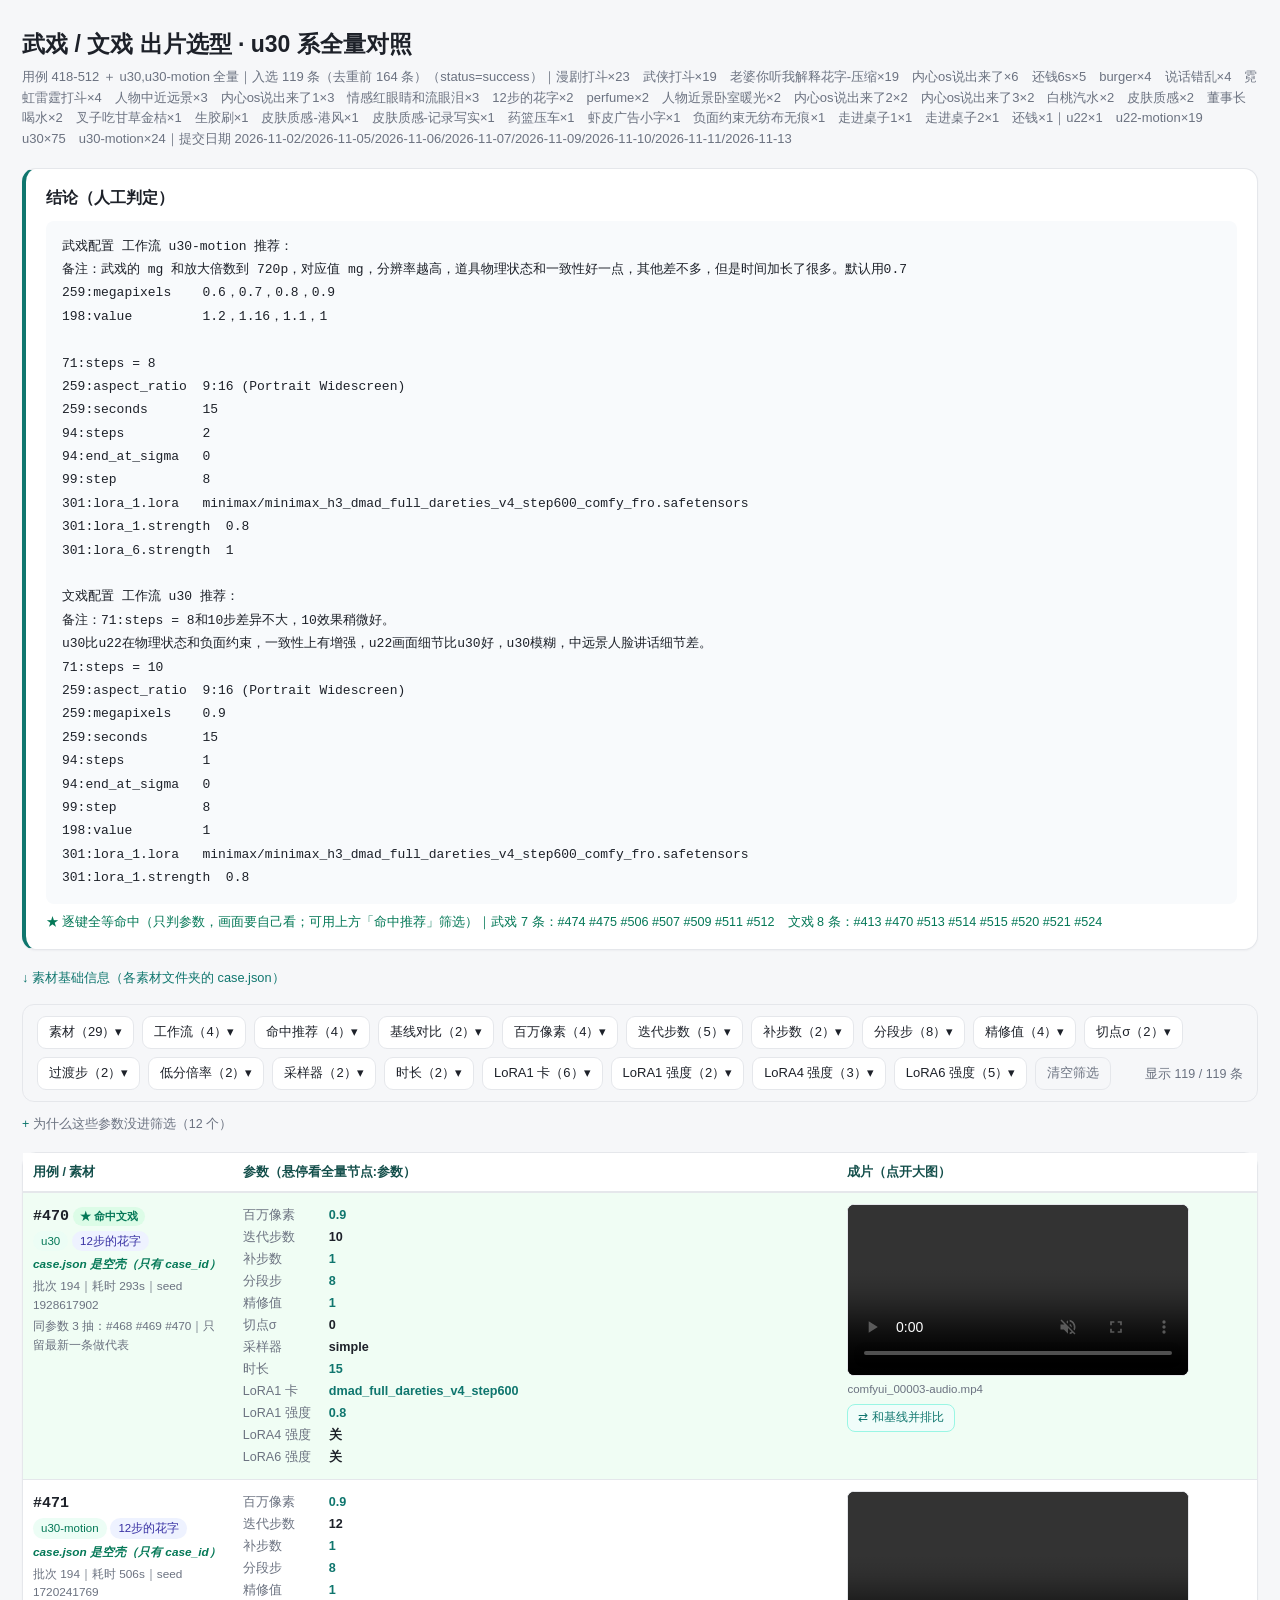
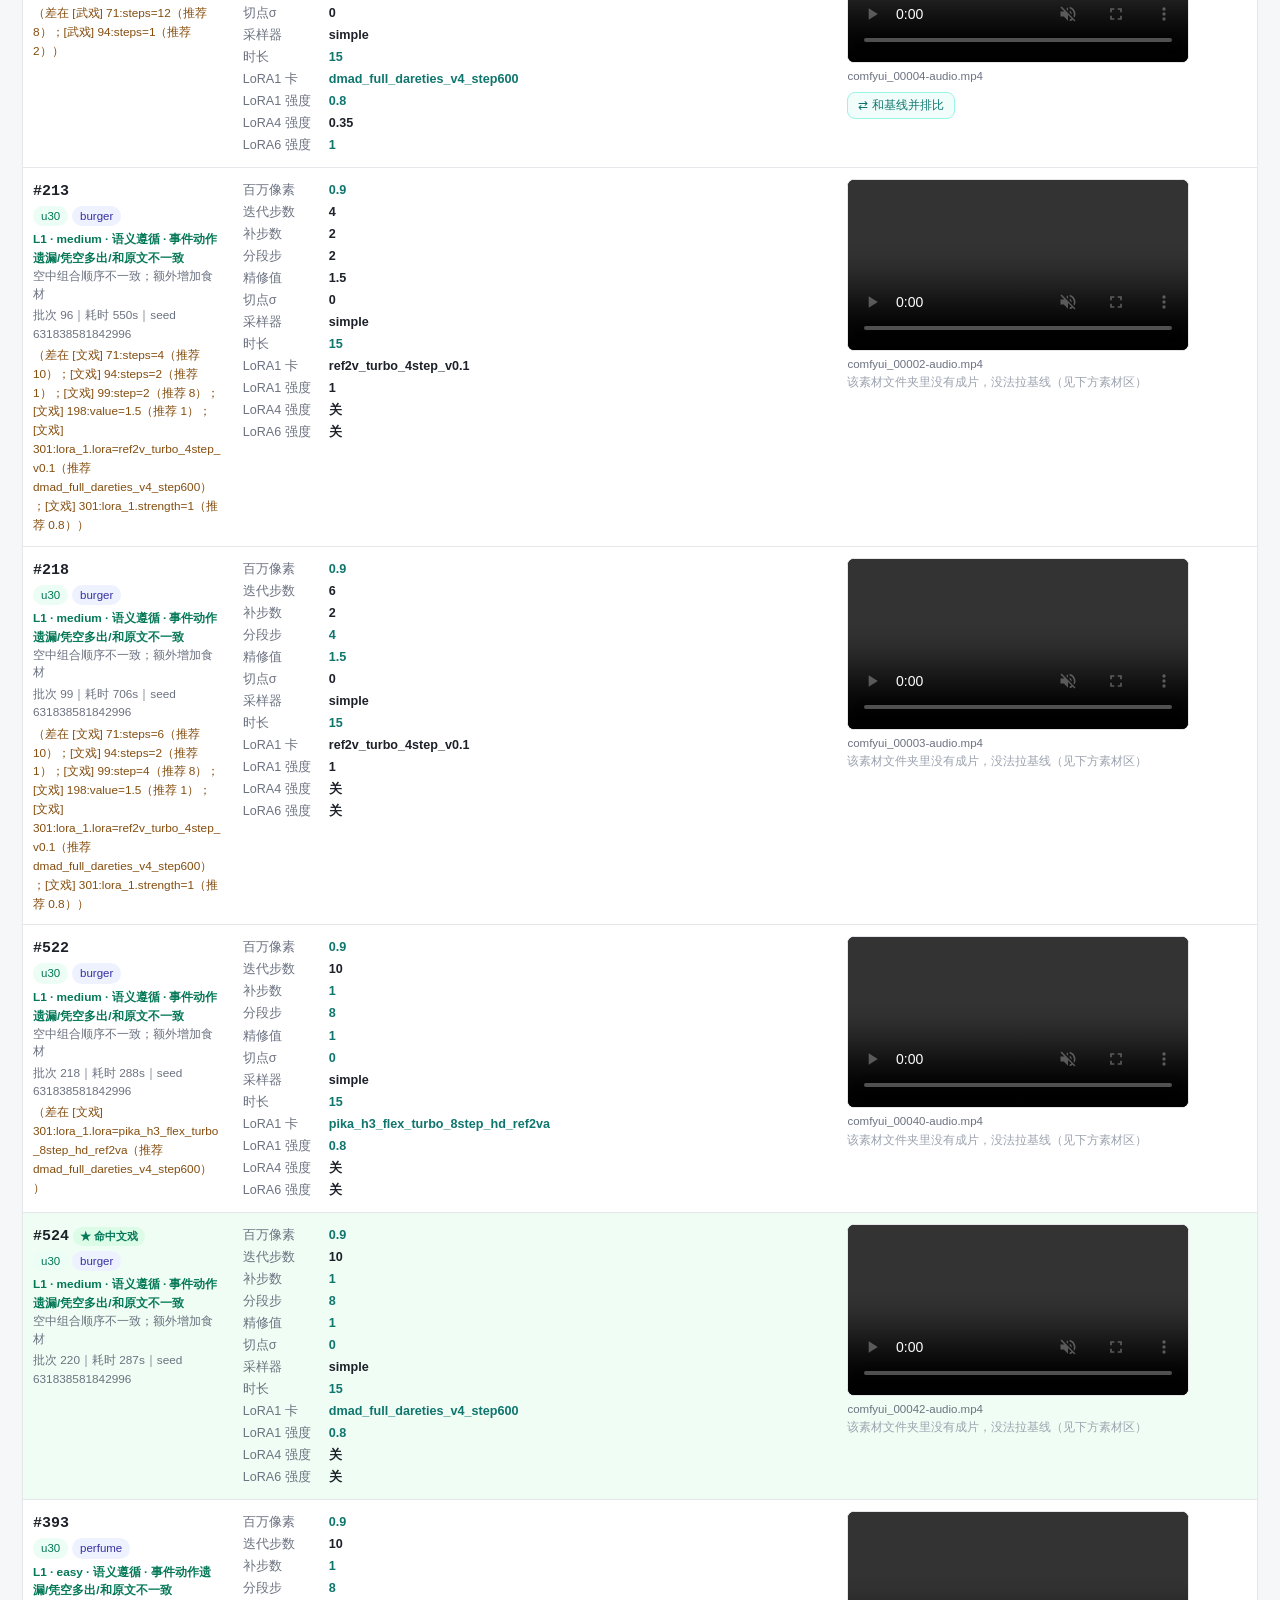
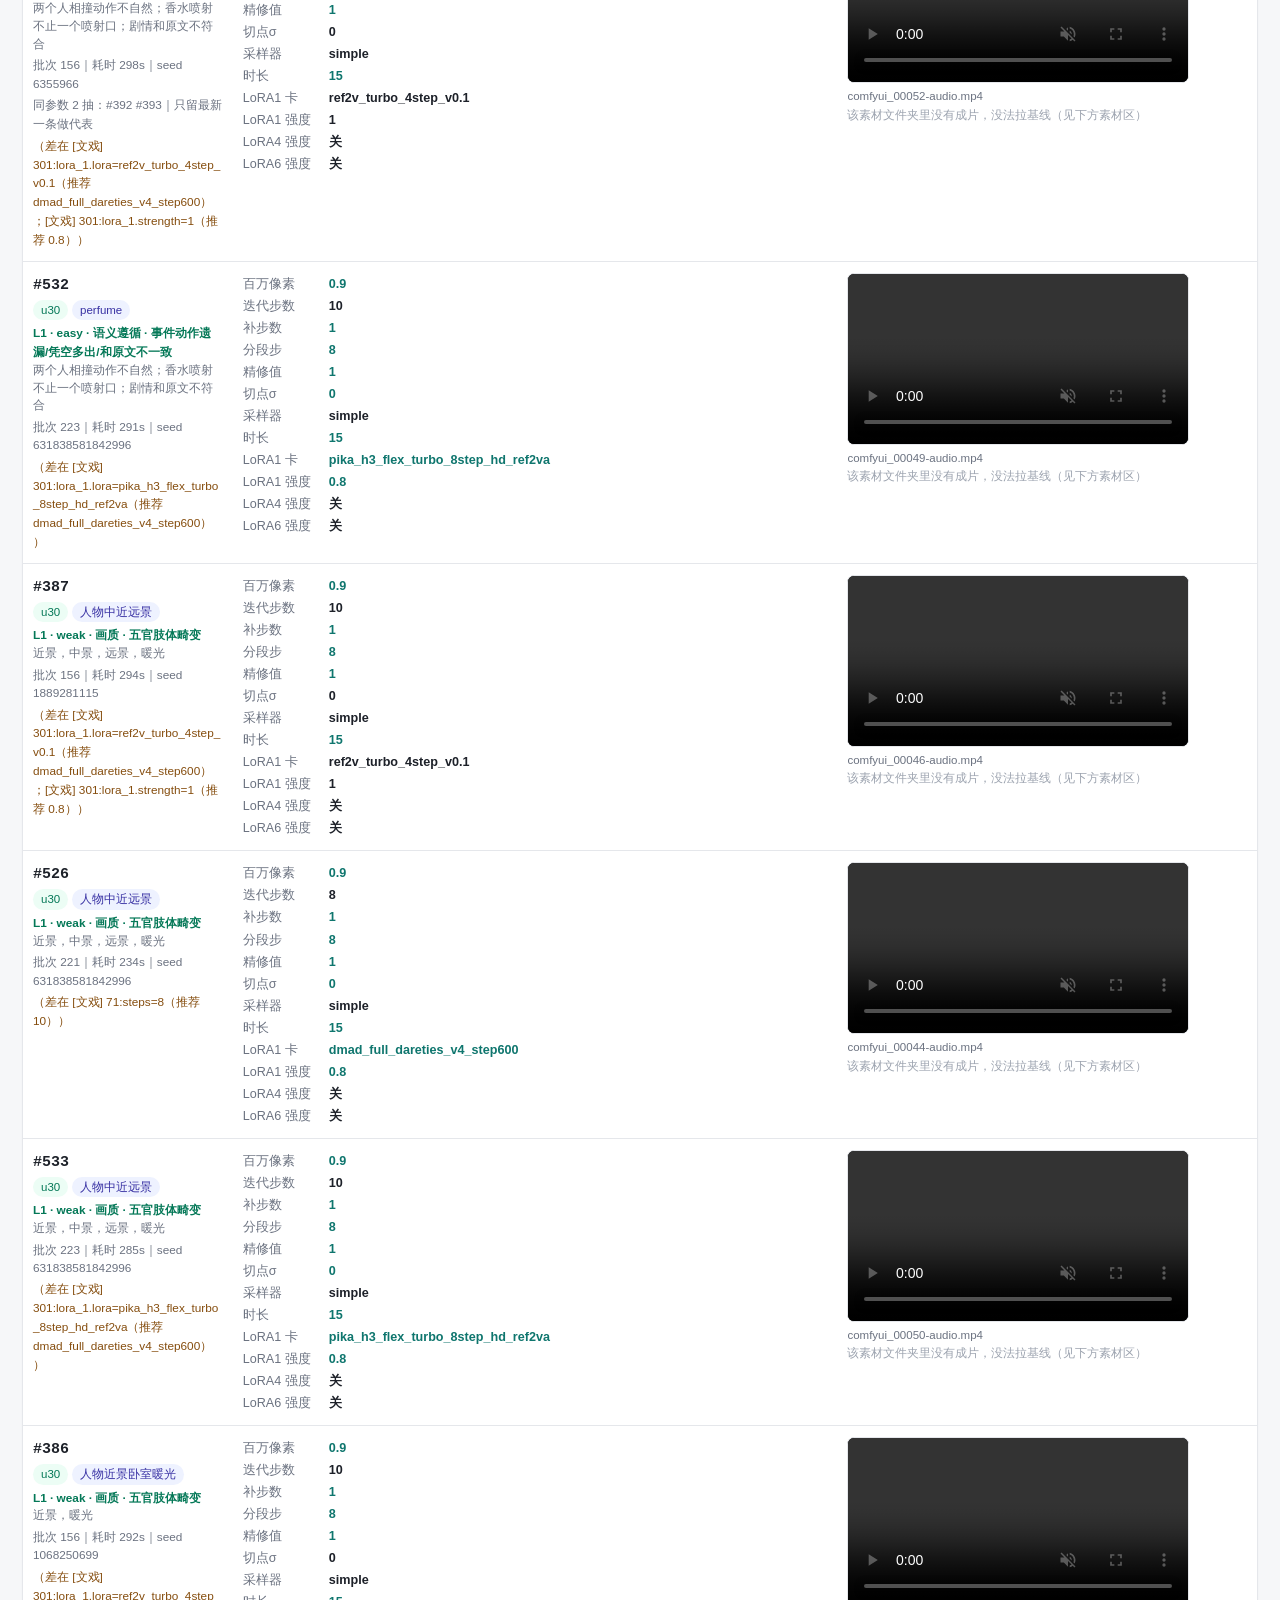
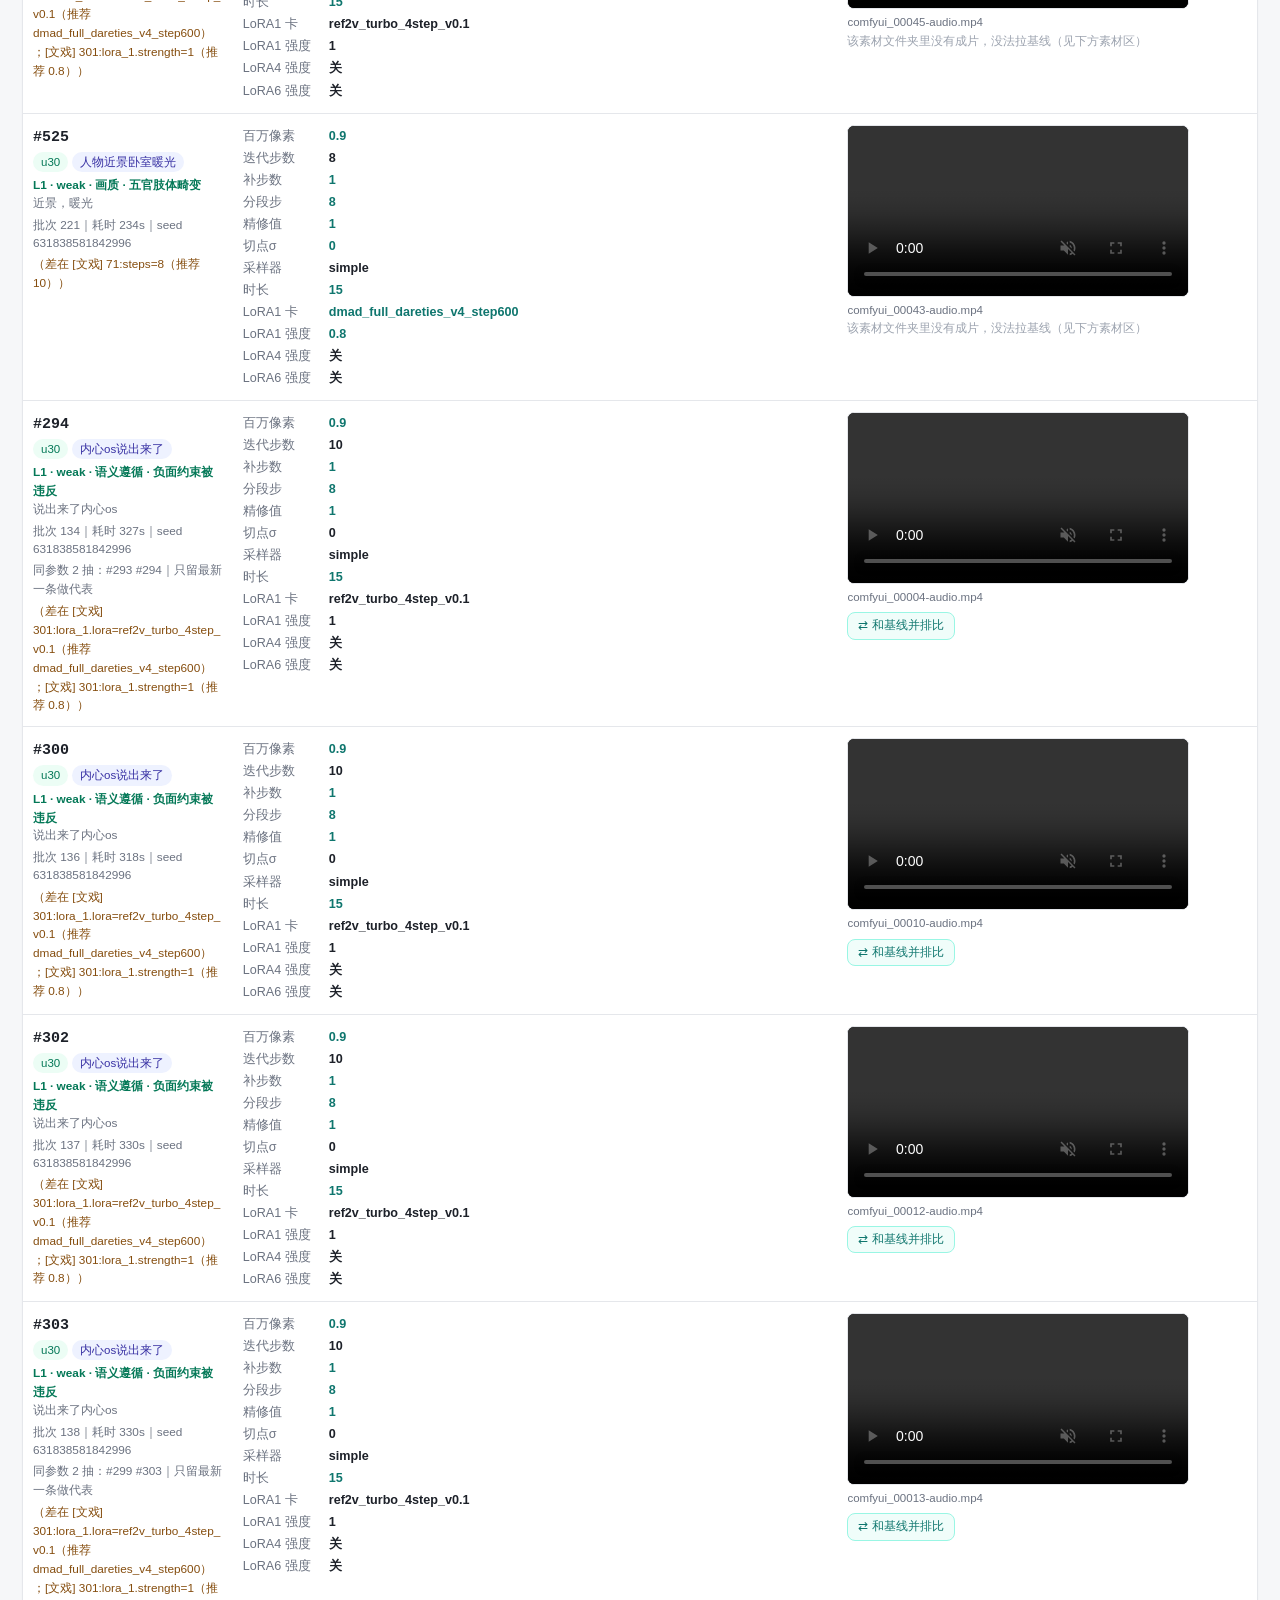
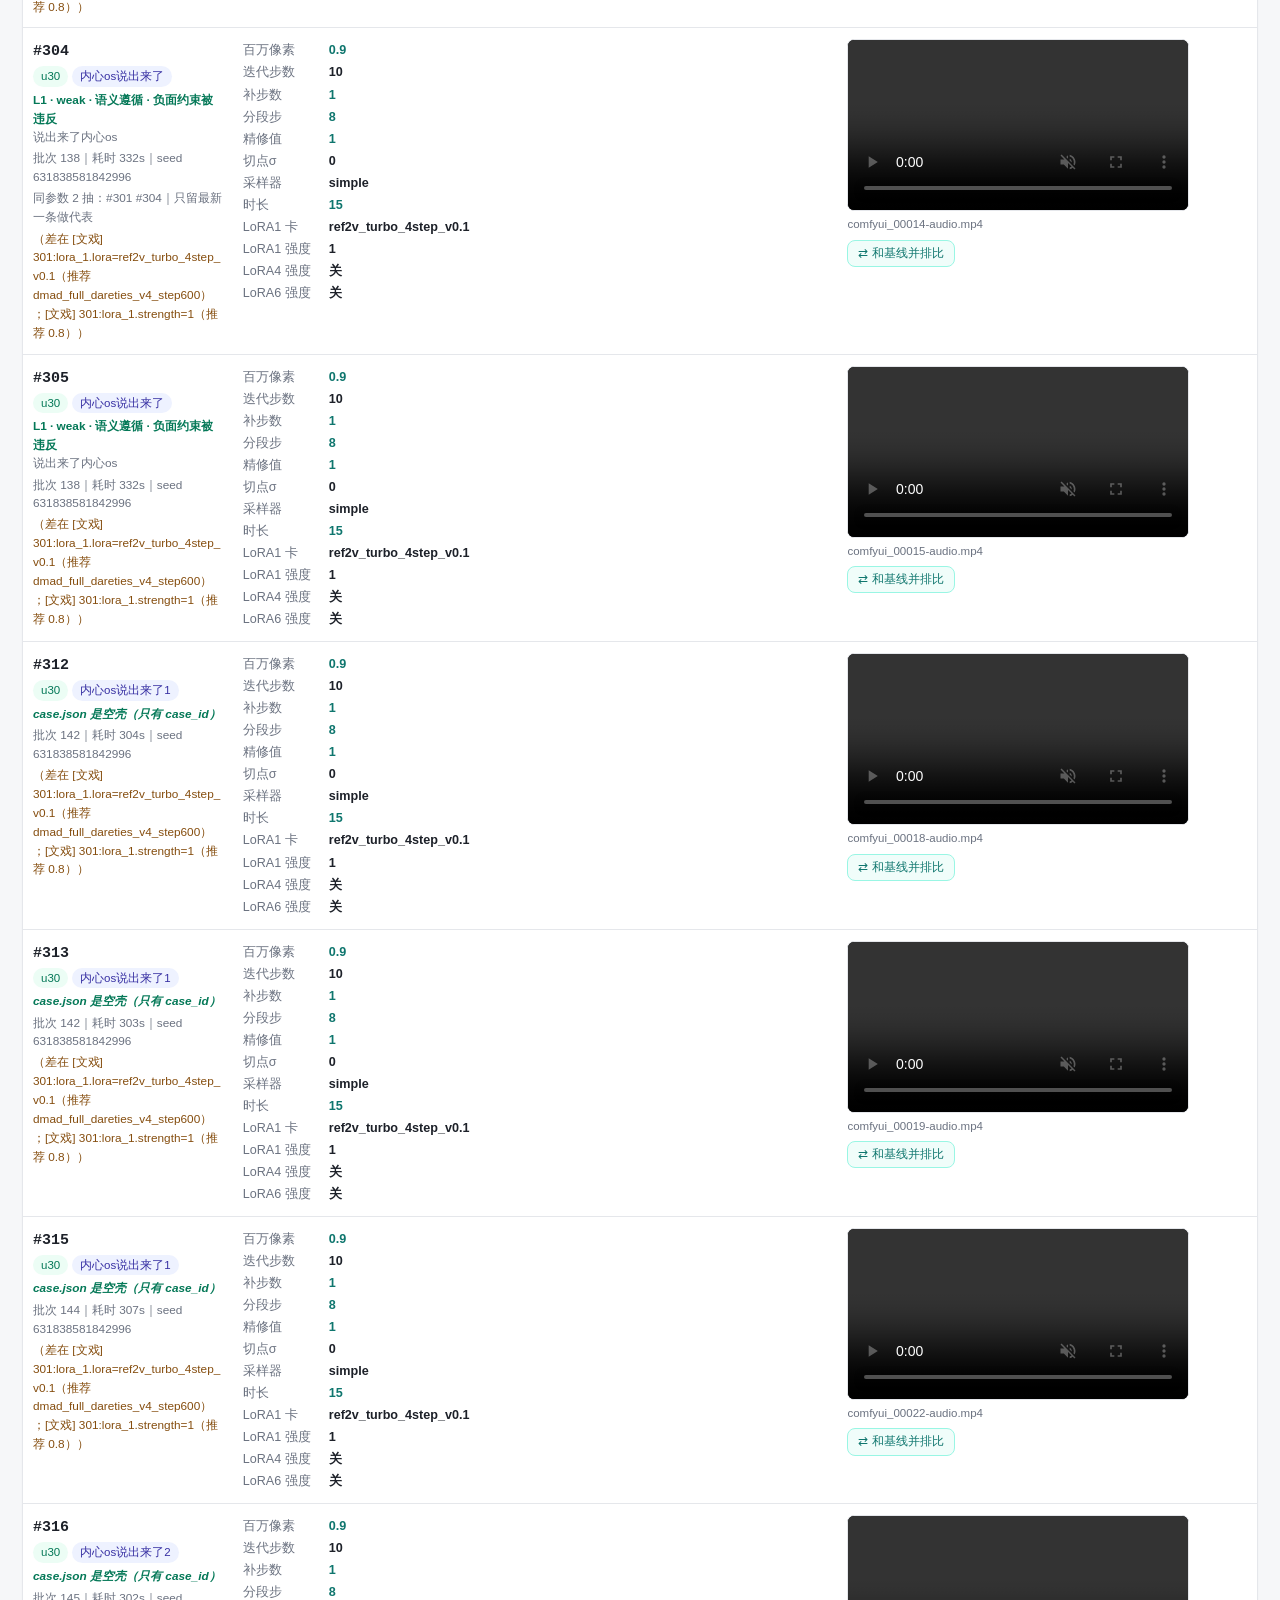
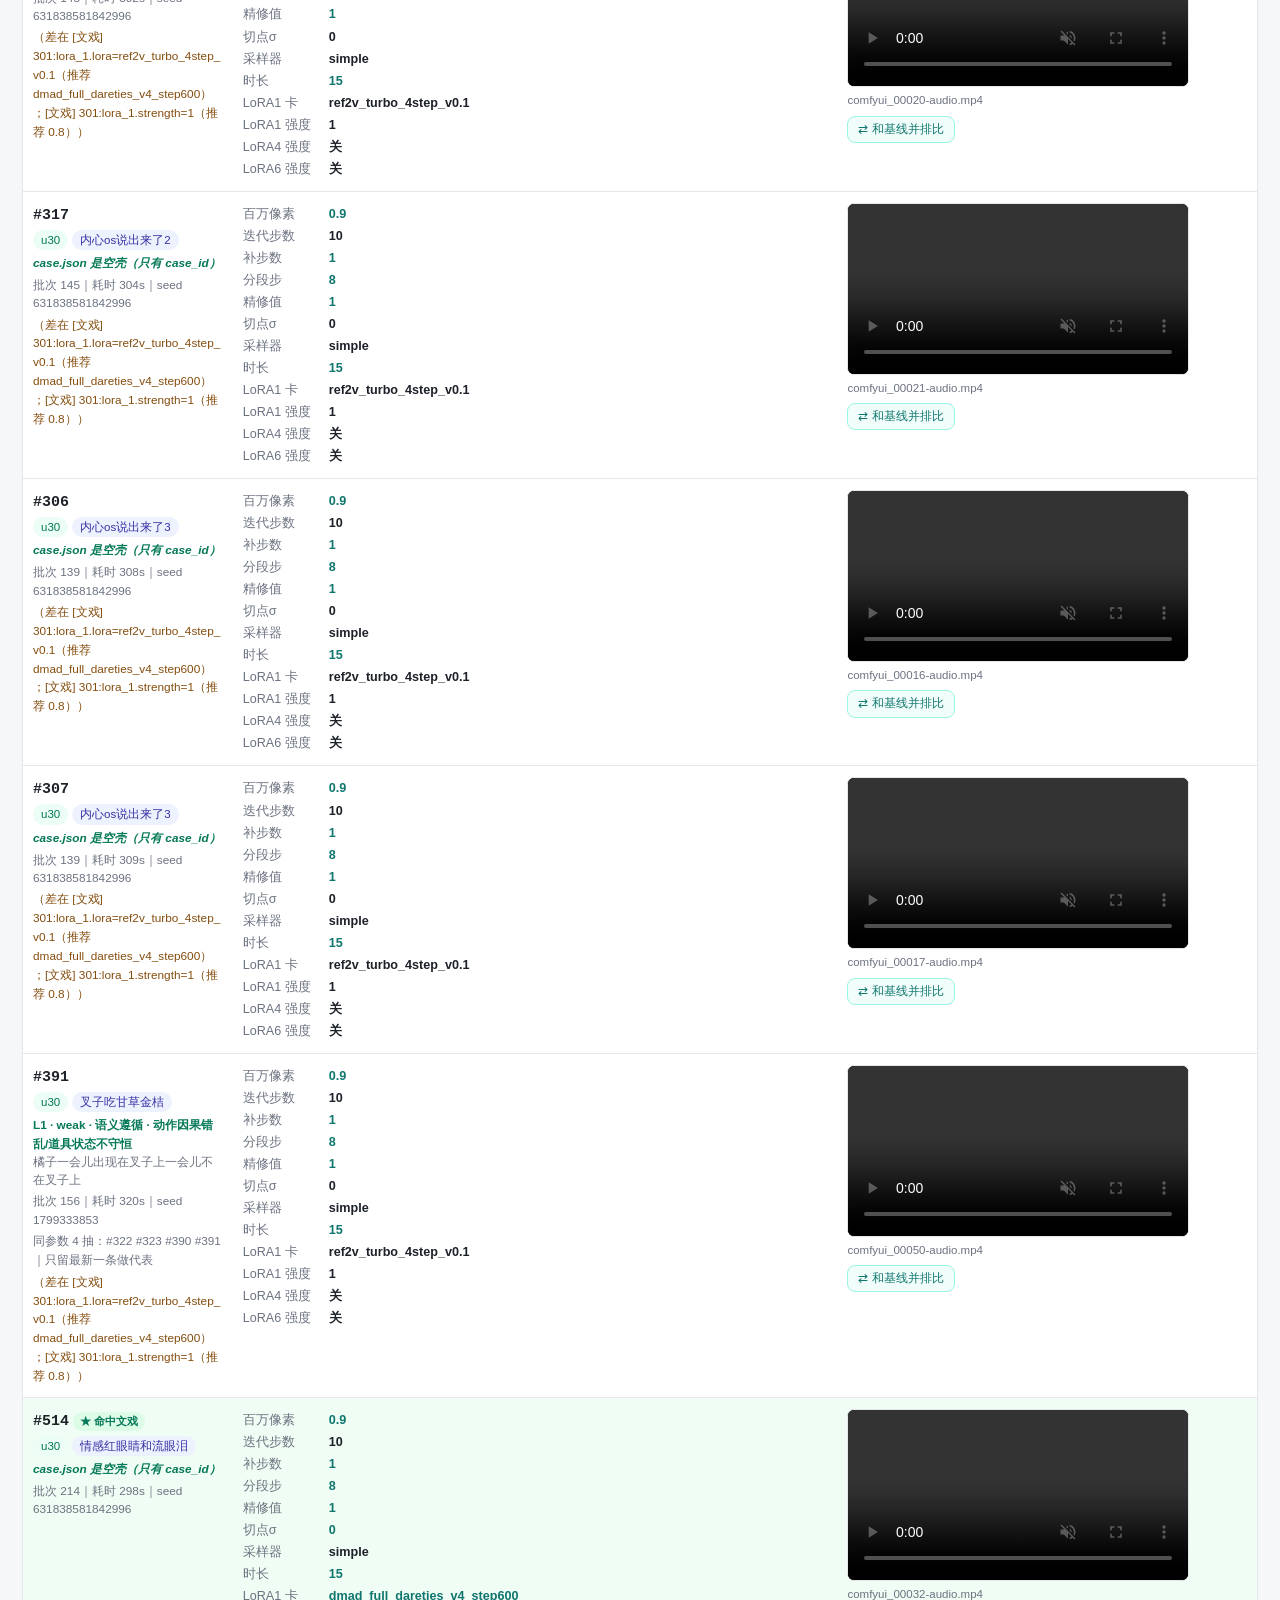
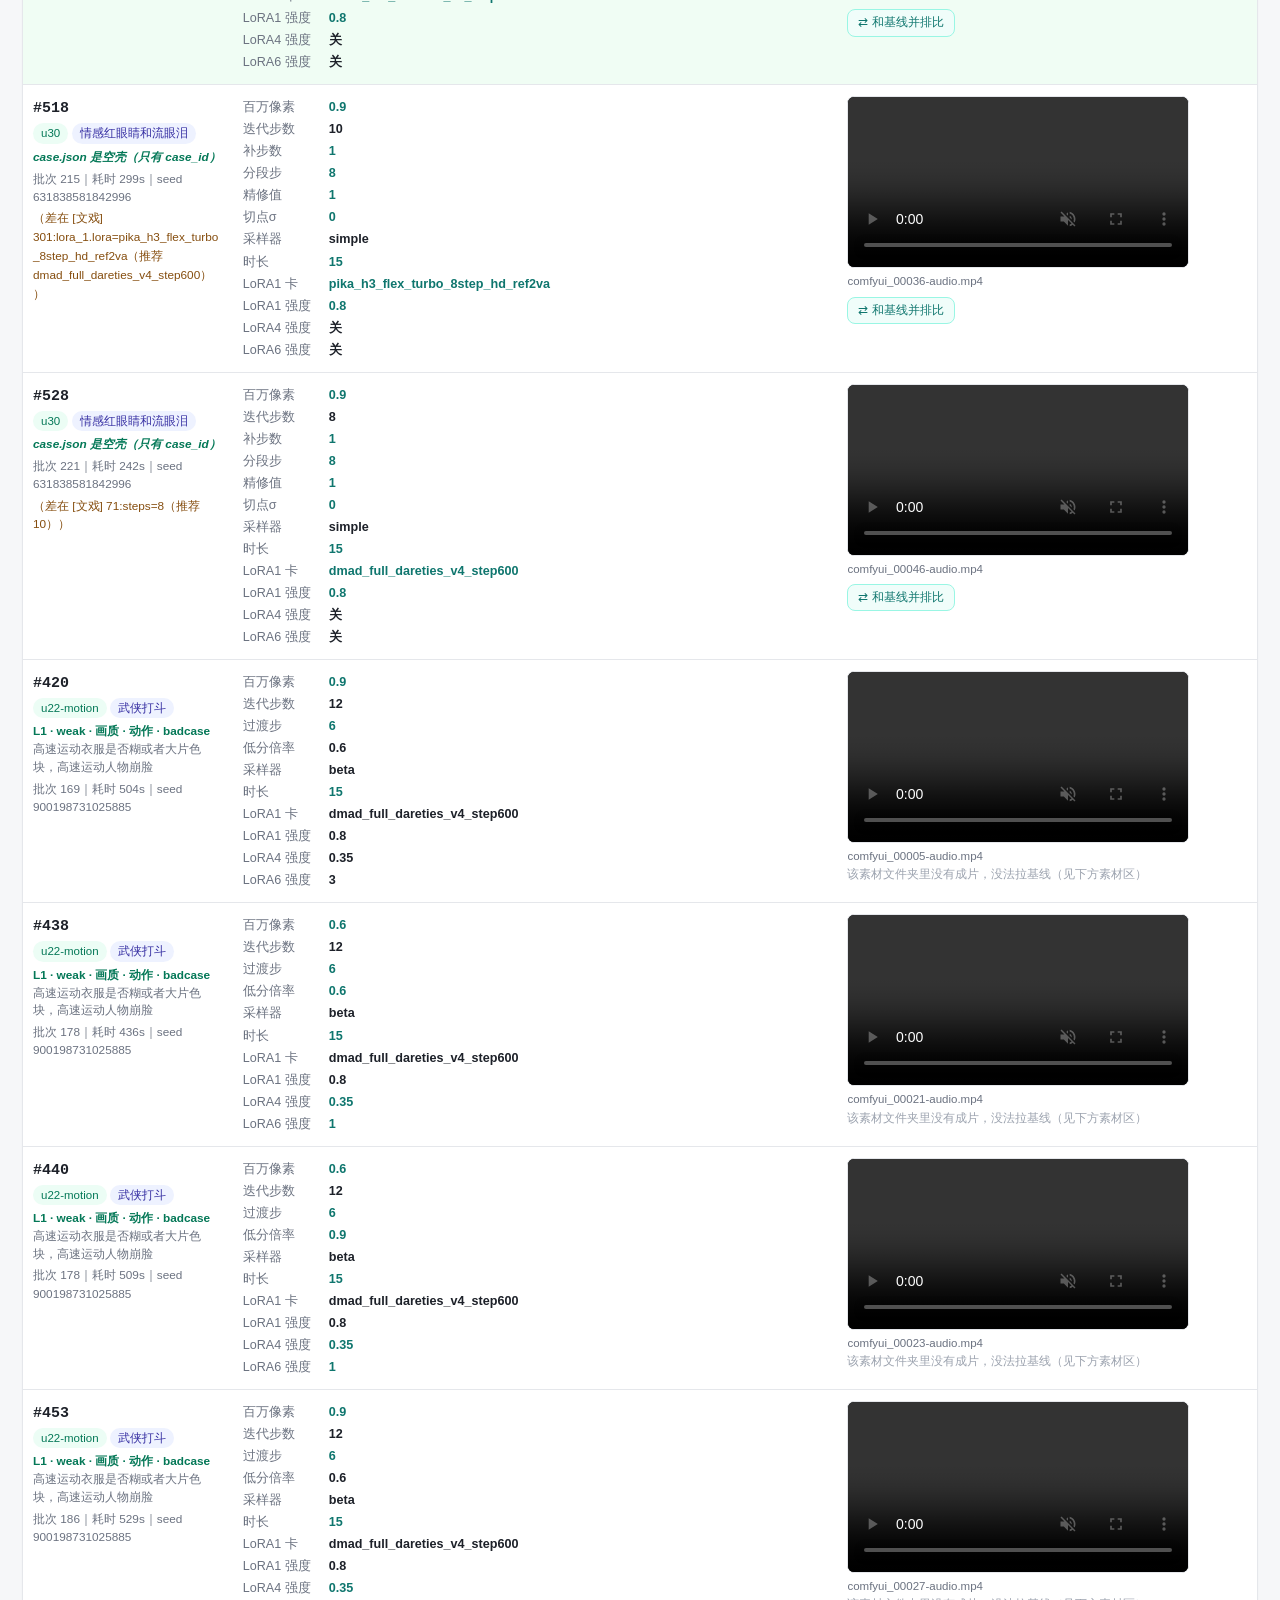
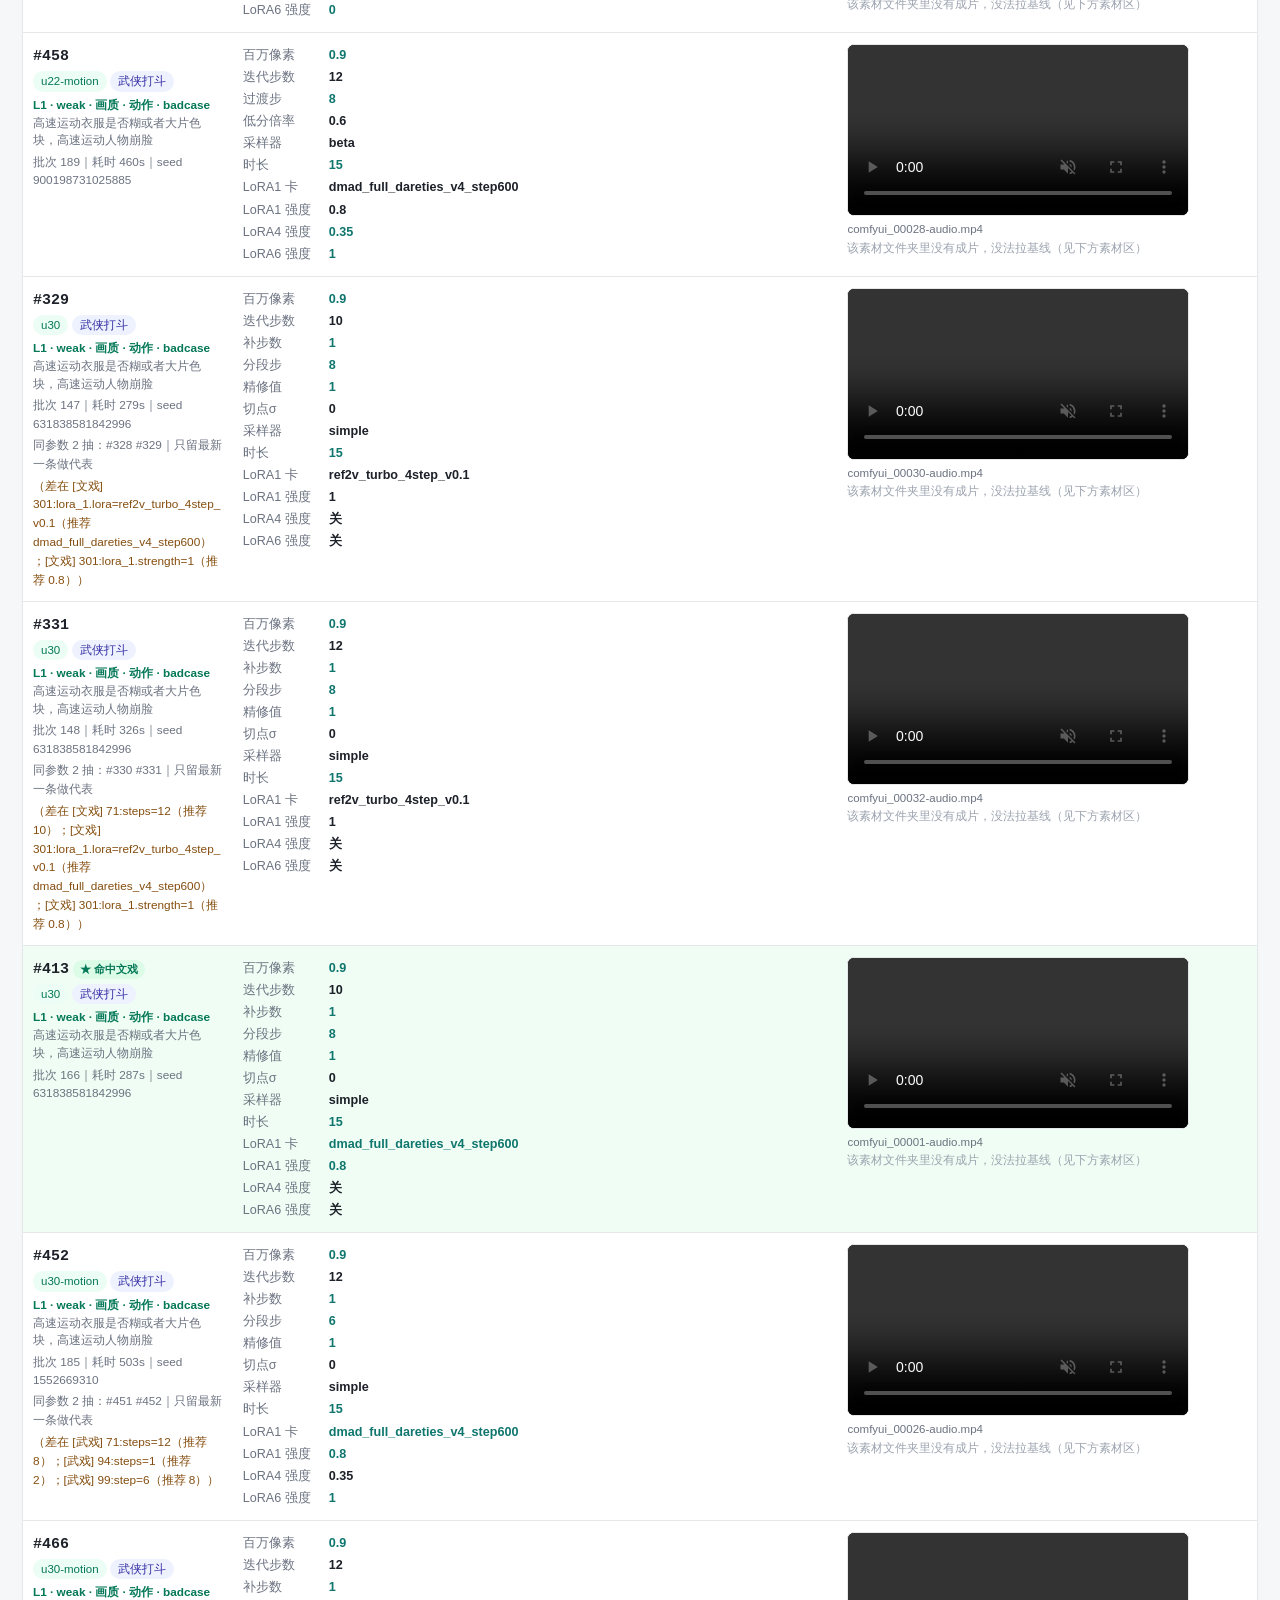
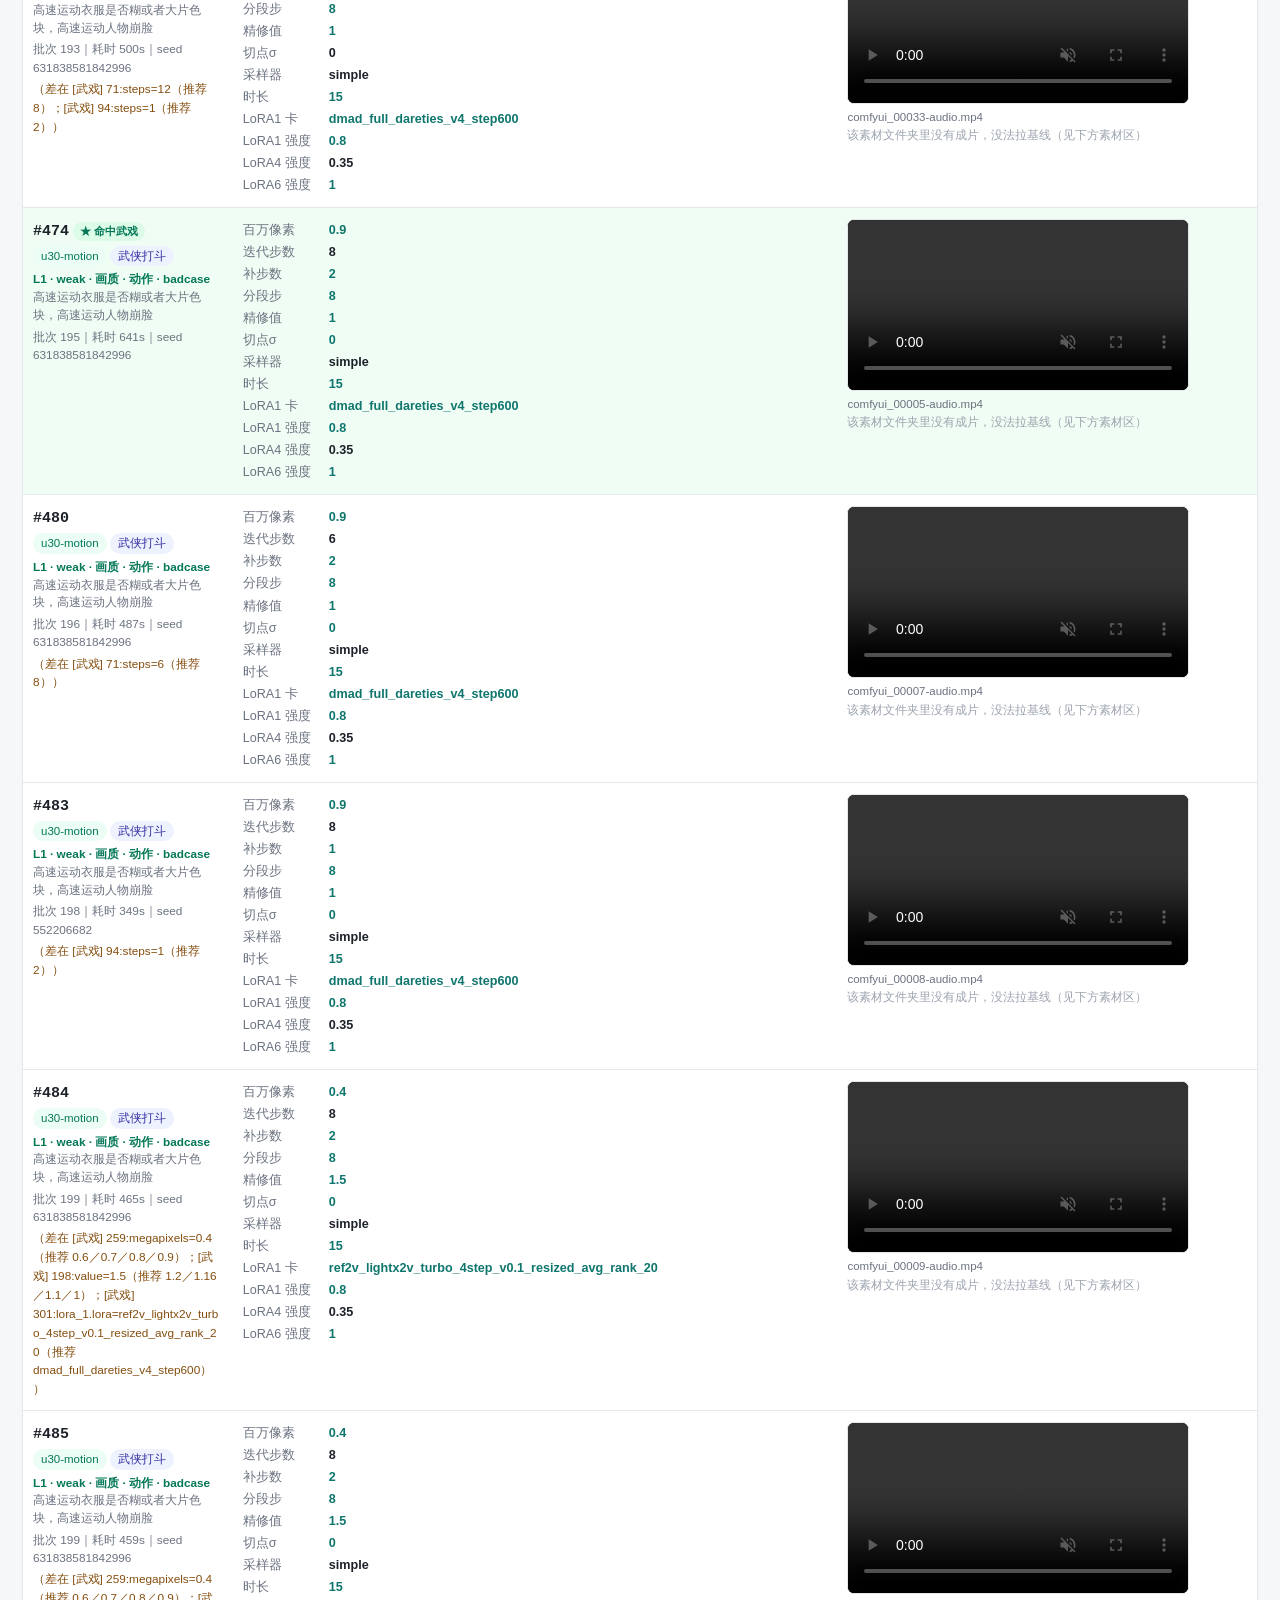
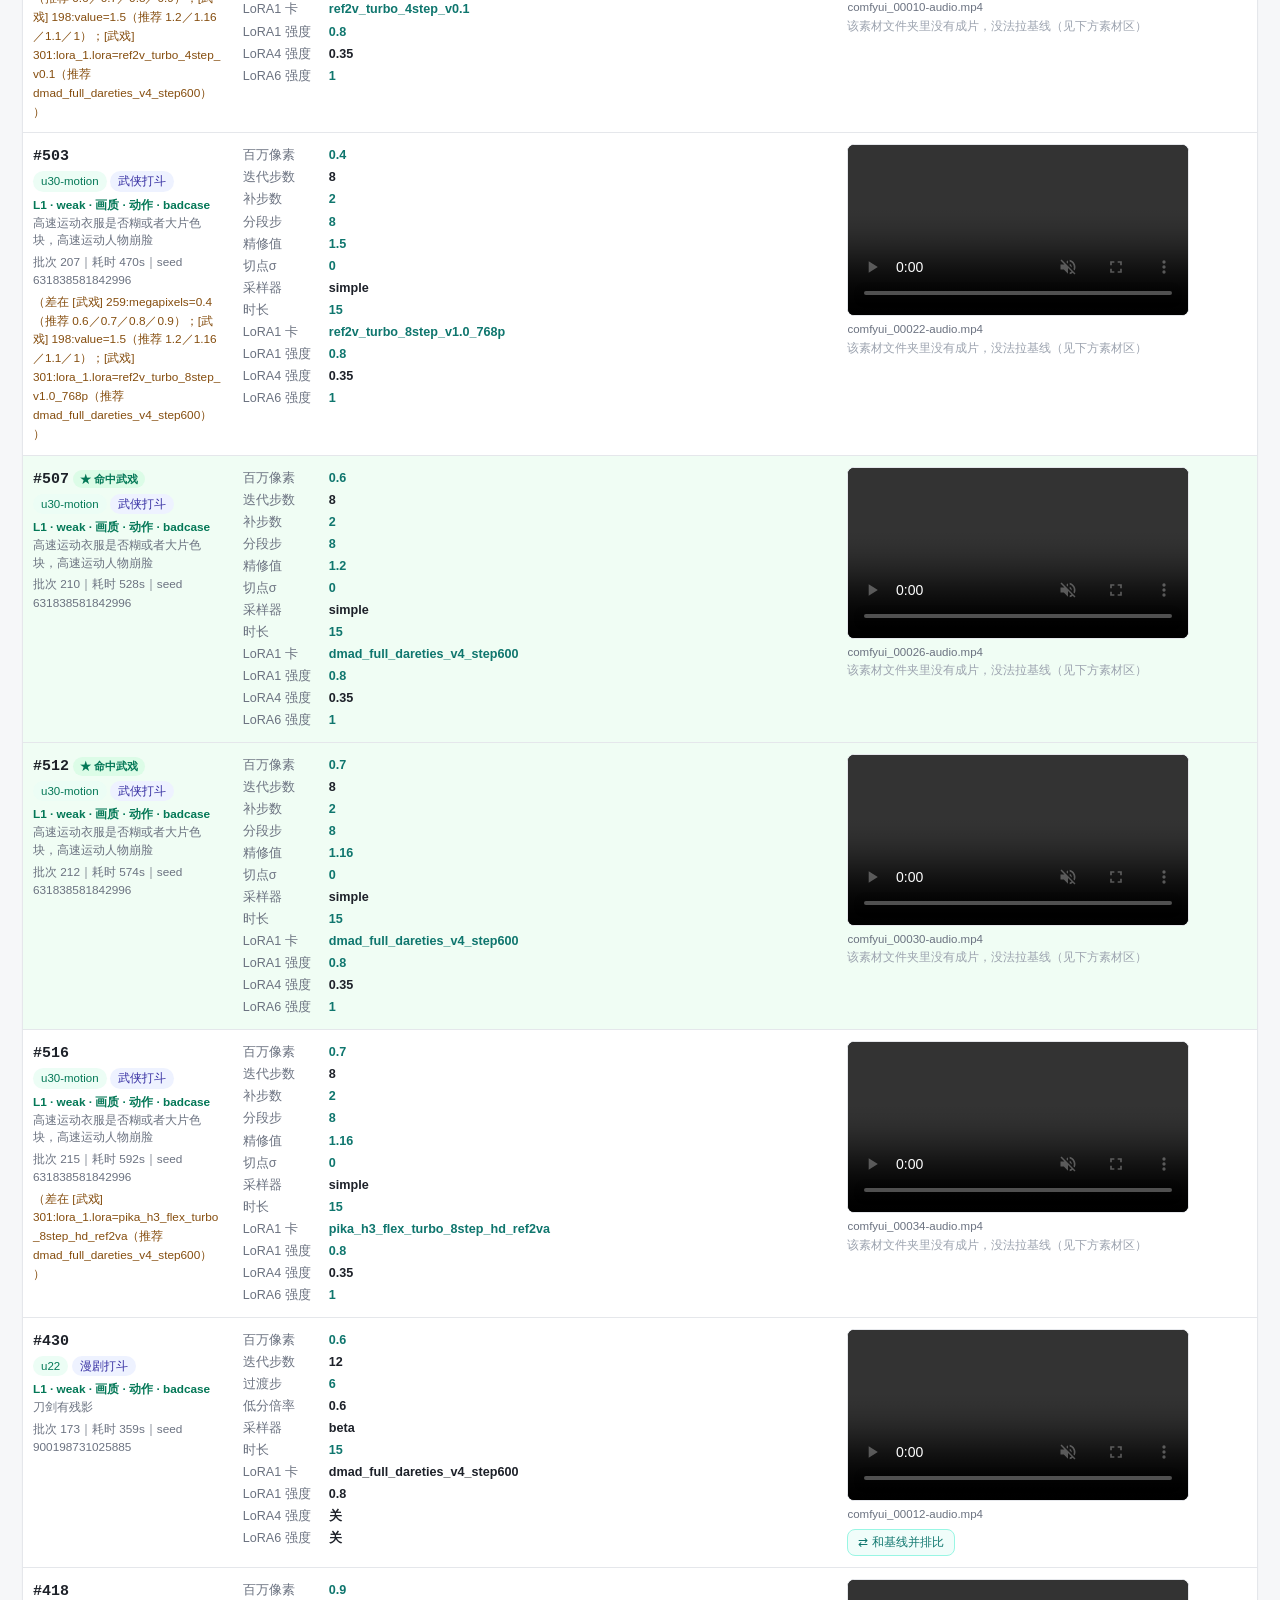
==== commit 5099fcf3: "报告更新：武戏工作流选型-418-467-pub" ====
--- a/5f6bab80aba4676a98b3/index.html
+++ b/5f6bab80aba4676a98b3/index.html
@@ -102,15 +102,19 @@
   padding:6px 14px;cursor:pointer}
 .cbar button.ghost2{background:transparent;border:1px solid #4b5563;color:#cbd5e1}
 .cbar .t{color:#e5e7eb;font-size:13.5px;font-weight:600}
-.vpair{display:flex;flex-wrap:nowrap;gap:14px;justify-content:center;align-items:stretch;
-  max-width:1500px;margin:0 auto}
-.vpair figure{margin:0;flex:1 1 0;min-width:0;display:flex;flex-direction:column;
+.cparams{color:#94a3b8;font-size:12px;line-height:1.6;max-width:1500px;margin:0 auto 12px;
+  font-family:ui-monospace,Menlo,monospace;overflow-wrap:anywhere;text-align:center}
+/* 两格都按视频自身比例出框：只给上限、不拉伸，画面不留黑边；顶对齐才方便逐帧对 */
+.vpair{display:flex;flex-wrap:nowrap;gap:16px;justify-content:center;align-items:flex-start;
+  max-width:1600px;margin:0 auto}
+.vpair figure{margin:0;flex:0 1 auto;min-width:0;display:flex;flex-direction:column;align-items:center;
   background:#12161b;border:1px solid #2b3138;border-radius:12px;padding:10px}
-.vpair figcaption{color:#cbd5e1;font-size:12.5px;font-family:ui-monospace,Menlo,monospace;
-  margin-bottom:8px;overflow-wrap:anywhere}
-.vpair video{flex:1 1 auto;width:100%;height:auto;max-height:74vh;object-fit:contain;
-  border-radius:8px;background:#000;display:block;margin:0 auto}
-.vpair .tagline{color:#94a3b8;font-size:11.5px;margin-top:6px}
+.vpair figcaption{color:#e5e7eb;font-size:12.5px;font-weight:600;
+  margin-bottom:8px;overflow-wrap:anywhere;text-align:center;min-height:2.6em;
+  display:flex;align-items:center}
+.vpair video{width:auto;height:auto;max-width:calc(50vw - 60px);max-height:min(64vh,760px);
+  min-width:140px;border-radius:8px;background:#000;display:block}
+.vpair .tagline{color:#94a3b8;font-size:11.5px;margin-top:6px;text-align:center}
 .modal{display:none;position:fixed;inset:0;background:rgba(11,13,16,.92);z-index:100;
   align-items:center;justify-content:center;flex-direction:column;gap:10px;padding:24px}
 .modal.open{display:flex}
@@ -122,7 +126,7 @@
 <h1>武戏 / 文戏 出片选型 · u30 系全量对照</h1><div class=meta>用例 418-512 ＋ u30,u30-motion 全量｜入选 119 条（去重前 164 条）（status=success）｜漫剧打斗×23　武侠打斗×19　老婆你听我解释花字-压缩×19　内心os说出来了×6　还钱6s×5　burger×4　说话错乱×4　霓虹雷霆打斗×4　人物中近远景×3　内心os说出来了1×3　情感红眼睛和流眼泪×3　12步的花字×2　perfume×2　人物近景卧室暖光×2　内心os说出来了2×2　内心os说出来了3×2　白桃汽水×2　皮肤质感×2　董事长喝水×2　叉子吃甘草金桔×1　生胶刷×1　皮肤质感-港风×1　皮肤质感-记录写实×1　药篮压车×1　虾皮广告小字×1　负面约束无纺布无痕×1　走进桌子1×1　走进桌子2×1　还钱×1｜u22×1　u22-motion×19　u30×75　u30-motion×24｜提交日期 2026-11-02/2026-11-05/2026-11-06/2026-11-07/2026-11-09/2026-11-10/2026-11-11/2026-11-13</div>
 <div class="card concl"><h2>结论（人工判定）</h2>
 <pre>武戏配置 工作流 u30-motion 推荐：
-备注：武戏的 mg 和放大倍数到 720p，对应值 mg，分辨率高一点，道具物理状态和一致性好一点，其他差不多
+备注：武戏的 mg 和放大倍数到 720p，对应值 mg，分辨率越高，道具物理状态和一致性好一点，其他差不多，但是时间加长了很多。默认用0.7
 259:megapixels    0.6，0.7，0.8，0.9
 198:value         1.2，1.16，1.1，1
 
@@ -137,7 +141,8 @@
 301:lora_6.strength  1
 
 文戏配置 工作流 u30 推荐：
-备注：71:steps = 8和10步差异不大，10效果稍微好一点
+备注：71:steps = 8和10步差异不大，10效果稍微好。
+u30比u22在物理状态和负面约束，一致性上有增强，u22画面细节比u30好，u30模糊，中远景人脸讲话细节差。
 71:steps = 10
 259:aspect_ratio  9:16 (Portrait Widescreen)
 259:megapixels    0.9
@@ -184,7 +189,7 @@
   143:chunks = 2
   143:seq_threshold = 4096
   214:alpha = 0.1
-  214:distilled_adapter = t8_compat/MiniMaxH3_SemanticBridge_v1_T8_Compat.safetensors</pre><div class=tt>提交覆盖（* 即下面标了星的那些行）</div><pre>198:value=1、259:aspect_ratio=9:16 (Portrait Widescreen)、259:megapixels=0.9、259:seconds=15、301:lora_1.lora=minimax/minimax_h3_dmad_full_dareties_v4_step600_comfy_fro.safetensors、301:lora_1.strength=0.8、94:steps=1、99:step=8</pre></div></div></td><td><video class=vthumb src="media/470.mp4" controls preload=metadata muted playsinline onclick="openModal(this)" data-cap="#470 12步的花字 · comfyui_00003-audio.mp4"></video><div class=vmeta>comfyui_00003-audio.mp4</div><button class=cmp data-base="media/base-12步的花字.mp4" data-bcap="基线成片 · 12步的花字" data-case="media/470.mp4" data-ccap="#470 u30 · 百万像素=0.9 ｜ 迭代步数=10 ｜ 补步数=1 ｜ 分段步=8 ｜ 精修值=1 ｜ 切点σ=0 ｜ 采样器=simple ｜ 时长=15 ｜ LoRA1 卡=dmad_full_dareties_v4_step600 ｜ LoRA1 强度=0.8 ｜ LoRA4 强度=关 ｜ LoRA6 强度=关" onclick="openCompare(this)">⇄ 和基线并排比</button></td></tr>
+  214:distilled_adapter = t8_compat/MiniMaxH3_SemanticBridge_v1_T8_Compat.safetensors</pre><div class=tt>提交覆盖（* 即下面标了星的那些行）</div><pre>198:value=1、259:aspect_ratio=9:16 (Portrait Widescreen)、259:megapixels=0.9、259:seconds=15、301:lora_1.lora=minimax/minimax_h3_dmad_full_dareties_v4_step600_comfy_fro.safetensors、301:lora_1.strength=0.8、94:steps=1、99:step=8</pre></div></div></td><td><video class=vthumb src="media/470.mp4" controls preload=metadata muted playsinline onclick="openModal(this)" data-cap="#470 12步的花字 · comfyui_00003-audio.mp4"></video><div class=vmeta>comfyui_00003-audio.mp4</div><button class=cmp data-base="media/base-12步的花字.mp4" data-bcap="基线成片 · 12步的花字" data-case="media/470.mp4" data-ccap="#470 出片 · u30 · 12步的花字" data-cparams="#470 u30 · 百万像素=0.9 ｜ 迭代步数=10 ｜ 补步数=1 ｜ 分段步=8 ｜ 精修值=1 ｜ 切点σ=0 ｜ 采样器=simple ｜ 时长=15 ｜ LoRA1 卡=dmad_full_dareties_v4_step600 ｜ LoRA1 强度=0.8 ｜ LoRA4 强度=关 ｜ LoRA6 强度=关" onclick="openCompare(this)">⇄ 和基线并排比</button></td></tr>
 <tr class="" data-d0="d0v0" data-d1="d1v3" data-d12="d12v1" data-d13="d13v1" data-d14="d14v1" data-d15="d15v0" data-d16="d16v0" data-d17="d17v1" data-d2="d2v2" data-d3="d3v0" data-d4="d4v3" data-d5="d5v4" data-d6="d6v0" data-d7="d7v3" data-d8="d8v0" data-d9="d9v0"><td><span class=cid>#471</span> <div><span class="tag wf">u30-motion</span> <span class=tag>12步的花字</span></div><div class=acase><i>case.json 是空壳（只有 case_id）</i></div><div class=mut>批次 194｜耗时 506s｜seed 1720241769</div><div class=gap>（差在 [武戏] 71:steps=12（推荐 8）；[武戏] 94:steps=1（推荐 2））</div></td><td><div class=pcell><div class="pline hot"><span class=pk>百万像素</span><b>0.9</b></div><div class="pline"><span class=pk>迭代步数</span><b>12</b></div><div class="pline hot"><span class=pk>补步数</span><b>1</b></div><div class="pline hot"><span class=pk>分段步</span><b>8</b></div><div class="pline hot"><span class=pk>精修值</span><b>1</b></div><div class="pline"><span class=pk>切点σ</span><b>0</b></div><div class="pline"><span class=pk>采样器</span><b>simple</b></div><div class="pline hot"><span class=pk>时长</span><b>15</b></div><div class="pline hot"><span class=pk>LoRA1 卡</span><b>dmad_full_dareties_v4_step600</b></div><div class="pline hot"><span class=pk>LoRA1 强度</span><b>0.8</b></div><div class="pline"><span class=pk>LoRA4 强度</span><b>0.35</b></div><div class="pline hot"><span class=pk>LoRA6 强度</span><b>1</b></div><div class=tip><div class=tt>出片设置</div><pre>* 259:aspect_ratio = 9:16 (Portrait Widescreen)
 * 259:megapixels = 0.9
 * 259:seconds = 15
@@ -215,7 +220,7 @@
   143:chunks = 2
   143:seq_threshold = 4096
   214:alpha = 0.1
-  214:distilled_adapter = t8_compat/MiniMaxH3_SemanticBridge_v1_T8_Compat.safetensors</pre><div class=tt>提交覆盖（* 即下面标了星的那些行）</div><pre>198:value=1、259:aspect_ratio=9:16 (Portrait Widescreen)、259:megapixels=0.9、259:seconds=15、301:lora_1.lora=minimax/minimax_h3_dmad_full_dareties_v4_step600_comfy_fro.safetensors、301:lora_1.strength=0.8、301:lora_6.strength=1、94:steps=1、99:step=8</pre></div></div></td><td><video class=vthumb src="media/471.mp4" controls preload=metadata muted playsinline onclick="openModal(this)" data-cap="#471 12步的花字 · comfyui_00004-audio.mp4"></video><div class=vmeta>comfyui_00004-audio.mp4</div><button class=cmp data-base="media/base-12步的花字.mp4" data-bcap="基线成片 · 12步的花字" data-case="media/471.mp4" data-ccap="#471 u30-motion · 百万像素=0.9 ｜ 迭代步数=12 ｜ 补步数=1 ｜ 分段步=8 ｜ 精修值=1 ｜ 切点σ=0 ｜ 采样器=simple ｜ 时长=15 ｜ LoRA1 卡=dmad_full_dareties_v4_step600 ｜ LoRA1 强度=0.8 ｜ LoRA4 强度=0.35 ｜ LoRA6 强度=1" onclick="openCompare(this)">⇄ 和基线并排比</button></td></tr>
+  214:distilled_adapter = t8_compat/MiniMaxH3_SemanticBridge_v1_T8_Compat.safetensors</pre><div class=tt>提交覆盖（* 即下面标了星的那些行）</div><pre>198:value=1、259:aspect_ratio=9:16 (Portrait Widescreen)、259:megapixels=0.9、259:seconds=15、301:lora_1.lora=minimax/minimax_h3_dmad_full_dareties_v4_step600_comfy_fro.safetensors、301:lora_1.strength=0.8、301:lora_6.strength=1、94:steps=1、99:step=8</pre></div></div></td><td><video class=vthumb src="media/471.mp4" controls preload=metadata muted playsinline onclick="openModal(this)" data-cap="#471 12步的花字 · comfyui_00004-audio.mp4"></video><div class=vmeta>comfyui_00004-audio.mp4</div><button class=cmp data-base="media/base-12步的花字.mp4" data-bcap="基线成片 · 12步的花字" data-case="media/471.mp4" data-ccap="#471 出片 · u30-motion · 12步的花字" data-cparams="#471 u30-motion · 百万像素=0.9 ｜ 迭代步数=12 ｜ 补步数=1 ｜ 分段步=8 ｜ 精修值=1 ｜ 切点σ=0 ｜ 采样器=simple ｜ 时长=15 ｜ LoRA1 卡=dmad_full_dareties_v4_step600 ｜ LoRA1 强度=0.8 ｜ LoRA4 强度=0.35 ｜ LoRA6 强度=1" onclick="openCompare(this)">⇄ 和基线并排比</button></td></tr>
 <tr class="" data-d0="d0v1" data-d1="d1v2" data-d12="d12v1" data-d13="d13v1" data-d14="d14v3" data-d15="d15v1" data-d16="d16v2" data-d17="d17v4" data-d2="d2v2" data-d3="d3v1" data-d4="d4v3" data-d5="d5v0" data-d6="d6v1" data-d7="d7v0" data-d8="d8v3" data-d9="d9v0"><td><span class=cid>#213</span> <div><span class="tag wf">u30</span> <span class=tag>burger</span></div><div class=acase>L1 · medium · 语义遵循 · 事件动作遗漏/凭空多出/和原文不一致</div><div class=anote>空中组合顺序不一致；额外增加食材</div><div class=mut>批次 96｜耗时 550s｜seed 631838581842996</div><div class=gap>（差在 [文戏] 71:steps=4（推荐 10）；[文戏] 94:steps=2（推荐 1）；[文戏] 99:step=2（推荐 8）；[文戏] 198:value=1.5（推荐 1）；[文戏] 301:lora_1.lora=ref2v_turbo_4step_v0.1（推荐 dmad_full_dareties_v4_step600）；[文戏] 301:lora_1.strength=1（推荐 0.8））</div></td><td><div class=pcell><div class="pline hot"><span class=pk>百万像素</span><b>0.9</b></div><div class="pline"><span class=pk>迭代步数</span><b>4</b></div><div class="pline"><span class=pk>补步数</span><b>2</b></div><div class="pline"><span class=pk>分段步</span><b>2</b></div><div class="pline"><span class=pk>精修值</span><b>1.5</b></div><div class="pline"><span class=pk>切点σ</span><b>0</b></div><div class="pline"><span class=pk>采样器</span><b>simple</b></div><div class="pline hot"><span class=pk>时长</span><b>15</b></div><div class="pline"><span class=pk>LoRA1 卡</span><b>ref2v_turbo_4step_v0.1</b></div><div class="pline"><span class=pk>LoRA1 强度</span><b>1</b></div><div class="pline"><span class=pk>LoRA4 强度</span><b>关</b></div><div class="pline"><span class=pk>LoRA6 强度</span><b>关</b></div><div class=tip><div class=tt>出片设置</div><pre>* 259:aspect_ratio = 9:16 (Portrait Widescreen)
 * 259:megapixels = 0.9
 * 259:seconds = 15
@@ -587,7 +592,7 @@
   143:chunks = 2
   143:seq_threshold = 4096
   214:alpha = 0.1
-  214:distilled_adapter = t8_compat/MiniMaxH3_SemanticBridge_v1_T8_Compat.safetensors</pre><div class=tt>提交覆盖（* 即下面标了星的那些行）</div><pre>198:value=1、259:aspect_ratio=9:16 (Portrait Widescreen)、259:megapixels=0.9、259:seconds=15、94:steps=1、99:step=8</pre></div></div></td><td><video class=vthumb src="media/294.mp4" controls preload=metadata muted playsinline onclick="openModal(this)" data-cap="#294 内心os说出来了 · comfyui_00004-audio.mp4"></video><div class=vmeta>comfyui_00004-audio.mp4</div><button class=cmp data-base="media/base-内心os说出来了.mp4" data-bcap="基线成片 · 内心os说出来了" data-case="media/294.mp4" data-ccap="#294 u30 · 百万像素=0.9 ｜ 迭代步数=10 ｜ 补步数=1 ｜ 分段步=8 ｜ 精修值=1 ｜ 切点σ=0 ｜ 采样器=simple ｜ 时长=15 ｜ LoRA1 卡=ref2v_turbo_4step_v0.1 ｜ LoRA1 强度=1 ｜ LoRA4 强度=关 ｜ LoRA6 强度=关" onclick="openCompare(this)">⇄ 和基线并排比</button></td></tr>
+  214:distilled_adapter = t8_compat/MiniMaxH3_SemanticBridge_v1_T8_Compat.safetensors</pre><div class=tt>提交覆盖（* 即下面标了星的那些行）</div><pre>198:value=1、259:aspect_ratio=9:16 (Portrait Widescreen)、259:megapixels=0.9、259:seconds=15、94:steps=1、99:step=8</pre></div></div></td><td><video class=vthumb src="media/294.mp4" controls preload=metadata muted playsinline onclick="openModal(this)" data-cap="#294 内心os说出来了 · comfyui_00004-audio.mp4"></video><div class=vmeta>comfyui_00004-audio.mp4</div><button class=cmp data-base="media/base-内心os说出来了.mp4" data-bcap="基线成片 · 内心os说出来了" data-case="media/294.mp4" data-ccap="#294 出片 · u30 · 内心os说出来了" data-cparams="#294 u30 · 百万像素=0.9 ｜ 迭代步数=10 ｜ 补步数=1 ｜ 分段步=8 ｜ 精修值=1 ｜ 切点σ=0 ｜ 采样器=simple ｜ 时长=15 ｜ LoRA1 卡=ref2v_turbo_4step_v0.1 ｜ LoRA1 强度=1 ｜ LoRA4 强度=关 ｜ LoRA6 强度=关" onclick="openCompare(this)">⇄ 和基线并排比</button></td></tr>
 <tr class="" data-d0="d0v5" data-d1="d1v2" data-d12="d12v1" data-d13="d13v1" data-d14="d14v3" data-d15="d15v1" data-d16="d16v2" data-d17="d17v4" data-d2="d2v2" data-d3="d3v0" data-d4="d4v3" data-d5="d5v3" data-d6="d6v0" data-d7="d7v3" data-d8="d8v0" data-d9="d9v0"><td><span class=cid>#300</span> <div><span class="tag wf">u30</span> <span class=tag>内心os说出来了</span></div><div class=acase>L1 · weak · 语义遵循 · 负面约束被违反</div><div class=anote>说出来了内心os</div><div class=mut>批次 136｜耗时 318s｜seed 631838581842996</div><div class=gap>（差在 [文戏] 301:lora_1.lora=ref2v_turbo_4step_v0.1（推荐 dmad_full_dareties_v4_step600）；[文戏] 301:lora_1.strength=1（推荐 0.8））</div></td><td><div class=pcell><div class="pline hot"><span class=pk>百万像素</span><b>0.9</b></div><div class="pline"><span class=pk>迭代步数</span><b>10</b></div><div class="pline hot"><span class=pk>补步数</span><b>1</b></div><div class="pline hot"><span class=pk>分段步</span><b>8</b></div><div class="pline hot"><span class=pk>精修值</span><b>1</b></div><div class="pline"><span class=pk>切点σ</span><b>0</b></div><div class="pline"><span class=pk>采样器</span><b>simple</b></div><div class="pline hot"><span class=pk>时长</span><b>15</b></div><div class="pline"><span class=pk>LoRA1 卡</span><b>ref2v_turbo_4step_v0.1</b></div><div class="pline"><span class=pk>LoRA1 强度</span><b>1</b></div><div class="pline"><span class=pk>LoRA4 强度</span><b>关</b></div><div class="pline"><span class=pk>LoRA6 强度</span><b>关</b></div><div class=tip><div class=tt>出片设置</div><pre>* 259:aspect_ratio = 9:16 (Portrait Widescreen)
 * 259:megapixels = 0.9
 * 259:seconds = 15
@@ -618,7 +623,7 @@
   143:chunks = 2
   143:seq_threshold = 4096
   214:alpha = 0.1
-  214:distilled_adapter = t8_compat/MiniMaxH3_SemanticBridge_v1_T8_Compat.safetensors</pre><div class=tt>提交覆盖（* 即下面标了星的那些行）</div><pre>198:value=1、259:aspect_ratio=9:16 (Portrait Widescreen)、259:megapixels=0.9、259:seconds=15、94:steps=1、99:step=8</pre></div></div></td><td><video class=vthumb src="media/300.mp4" controls preload=metadata muted playsinline onclick="openModal(this)" data-cap="#300 内心os说出来了 · comfyui_00010-audio.mp4"></video><div class=vmeta>comfyui_00010-audio.mp4</div><button class=cmp data-base="media/base-内心os说出来了.mp4" data-bcap="基线成片 · 内心os说出来了" data-case="media/300.mp4" data-ccap="#300 u30 · 百万像素=0.9 ｜ 迭代步数=10 ｜ 补步数=1 ｜ 分段步=8 ｜ 精修值=1 ｜ 切点σ=0 ｜ 采样器=simple ｜ 时长=15 ｜ LoRA1 卡=ref2v_turbo_4step_v0.1 ｜ LoRA1 强度=1 ｜ LoRA4 强度=关 ｜ LoRA6 强度=关" onclick="openCompare(this)">⇄ 和基线并排比</button></td></tr>
+  214:distilled_adapter = t8_compat/MiniMaxH3_SemanticBridge_v1_T8_Compat.safetensors</pre><div class=tt>提交覆盖（* 即下面标了星的那些行）</div><pre>198:value=1、259:aspect_ratio=9:16 (Portrait Widescreen)、259:megapixels=0.9、259:seconds=15、94:steps=1、99:step=8</pre></div></div></td><td><video class=vthumb src="media/300.mp4" controls preload=metadata muted playsinline onclick="openModal(this)" data-cap="#300 内心os说出来了 · comfyui_00010-audio.mp4"></video><div class=vmeta>comfyui_00010-audio.mp4</div><button class=cmp data-base="media/base-内心os说出来了.mp4" data-bcap="基线成片 · 内心os说出来了" data-case="media/300.mp4" data-ccap="#300 出片 · u30 · 内心os说出来了" data-cparams="#300 u30 · 百万像素=0.9 ｜ 迭代步数=10 ｜ 补步数=1 ｜ 分段步=8 ｜ 精修值=1 ｜ 切点σ=0 ｜ 采样器=simple ｜ 时长=15 ｜ LoRA1 卡=ref2v_turbo_4step_v0.1 ｜ LoRA1 强度=1 ｜ LoRA4 强度=关 ｜ LoRA6 强度=关" onclick="openCompare(this)">⇄ 和基线并排比</button></td></tr>
 <tr class="" data-d0="d0v5" data-d1="d1v2" data-d12="d12v1" data-d13="d13v1" data-d14="d14v3" data-d15="d15v1" data-d16="d16v2" data-d17="d17v4" data-d2="d2v2" data-d3="d3v0" data-d4="d4v3" data-d5="d5v3" data-d6="d6v0" data-d7="d7v3" data-d8="d8v0" data-d9="d9v0"><td><span class=cid>#302</span> <div><span class="tag wf">u30</span> <span class=tag>内心os说出来了</span></div><div class=acase>L1 · weak · 语义遵循 · 负面约束被违反</div><div class=anote>说出来了内心os</div><div class=mut>批次 137｜耗时 330s｜seed 631838581842996</div><div class=gap>（差在 [文戏] 301:lora_1.lora=ref2v_turbo_4step_v0.1（推荐 dmad_full_dareties_v4_step600）；[文戏] 301:lora_1.strength=1（推荐 0.8））</div></td><td><div class=pcell><div class="pline hot"><span class=pk>百万像素</span><b>0.9</b></div><div class="pline"><span class=pk>迭代步数</span><b>10</b></div><div class="pline hot"><span class=pk>补步数</span><b>1</b></div><div class="pline hot"><span class=pk>分段步</span><b>8</b></div><div class="pline hot"><span class=pk>精修值</span><b>1</b></div><div class="pline"><span class=pk>切点σ</span><b>0</b></div><div class="pline"><span class=pk>采样器</span><b>simple</b></div><div class="pline hot"><span class=pk>时长</span><b>15</b></div><div class="pline"><span class=pk>LoRA1 卡</span><b>ref2v_turbo_4step_v0.1</b></div><div class="pline"><span class=pk>LoRA1 强度</span><b>1</b></div><div class="pline"><span class=pk>LoRA4 强度</span><b>关</b></div><div class="pline"><span class=pk>LoRA6 强度</span><b>关</b></div><div class=tip><div class=tt>出片设置</div><pre>* 259:aspect_ratio = 9:16 (Portrait Widescreen)
 * 259:megapixels = 0.9
 * 259:seconds = 15
@@ -649,7 +654,7 @@
   143:chunks = 2
   143:seq_threshold = 4096
   214:alpha = 0.1
-  214:distilled_adapter = t8_compat/MiniMaxH3_SemanticBridge_v1_T8_Compat.safetensors</pre><div class=tt>提交覆盖（* 即下面标了星的那些行）</div><pre>198:value=1、259:aspect_ratio=9:16 (Portrait Widescreen)、259:megapixels=0.9、259:seconds=15、94:steps=1、99:step=8</pre></div></div></td><td><video class=vthumb src="media/302.mp4" controls preload=metadata muted playsinline onclick="openModal(this)" data-cap="#302 内心os说出来了 · comfyui_00012-audio.mp4"></video><div class=vmeta>comfyui_00012-audio.mp4</div><button class=cmp data-base="media/base-内心os说出来了.mp4" data-bcap="基线成片 · 内心os说出来了" data-case="media/302.mp4" data-ccap="#302 u30 · 百万像素=0.9 ｜ 迭代步数=10 ｜ 补步数=1 ｜ 分段步=8 ｜ 精修值=1 ｜ 切点σ=0 ｜ 采样器=simple ｜ 时长=15 ｜ LoRA1 卡=ref2v_turbo_4step_v0.1 ｜ LoRA1 强度=1 ｜ LoRA4 强度=关 ｜ LoRA6 强度=关" onclick="openCompare(this)">⇄ 和基线并排比</button></td></tr>
+  214:distilled_adapter = t8_compat/MiniMaxH3_SemanticBridge_v1_T8_Compat.safetensors</pre><div class=tt>提交覆盖（* 即下面标了星的那些行）</div><pre>198:value=1、259:aspect_ratio=9:16 (Portrait Widescreen)、259:megapixels=0.9、259:seconds=15、94:steps=1、99:step=8</pre></div></div></td><td><video class=vthumb src="media/302.mp4" controls preload=metadata muted playsinline onclick="openModal(this)" data-cap="#302 内心os说出来了 · comfyui_00012-audio.mp4"></video><div class=vmeta>comfyui_00012-audio.mp4</div><button class=cmp data-base="media/base-内心os说出来了.mp4" data-bcap="基线成片 · 内心os说出来了" data-case="media/302.mp4" data-ccap="#302 出片 · u30 · 内心os说出来了" data-cparams="#302 u30 · 百万像素=0.9 ｜ 迭代步数=10 ｜ 补步数=1 ｜ 分段步=8 ｜ 精修值=1 ｜ 切点σ=0 ｜ 采样器=simple ｜ 时长=15 ｜ LoRA1 卡=ref2v_turbo_4step_v0.1 ｜ LoRA1 强度=1 ｜ LoRA4 强度=关 ｜ LoRA6 强度=关" onclick="openCompare(this)">⇄ 和基线并排比</button></td></tr>
 <tr class="" data-d0="d0v5" data-d1="d1v2" data-d12="d12v1" data-d13="d13v1" data-d14="d14v3" data-d15="d15v1" data-d16="d16v2" data-d17="d17v4" data-d2="d2v2" data-d3="d3v0" data-d4="d4v3" data-d5="d5v3" data-d6="d6v0" data-d7="d7v3" data-d8="d8v0" data-d9="d9v0"><td><span class=cid>#303</span> <div><span class="tag wf">u30</span> <span class=tag>内心os说出来了</span></div><div class=acase>L1 · weak · 语义遵循 · 负面约束被违反</div><div class=anote>说出来了内心os</div><div class=mut>批次 138｜耗时 330s｜seed 631838581842996</div><div class=dup>同参数 2 抽：#299 #303｜只留最新一条做代表</div><div class=gap>（差在 [文戏] 301:lora_1.lora=ref2v_turbo_4step_v0.1（推荐 dmad_full_dareties_v4_step600）；[文戏] 301:lora_1.strength=1（推荐 0.8））</div></td><td><div class=pcell><div class="pline hot"><span class=pk>百万像素</span><b>0.9</b></div><div class="pline"><span class=pk>迭代步数</span><b>10</b></div><div class="pline hot"><span class=pk>补步数</span><b>1</b></div><div class="pline hot"><span class=pk>分段步</span><b>8</b></div><div class="pline hot"><span class=pk>精修值</span><b>1</b></div><div class="pline"><span class=pk>切点σ</span><b>0</b></div><div class="pline"><span class=pk>采样器</span><b>simple</b></div><div class="pline hot"><span class=pk>时长</span><b>15</b></div><div class="pline"><span class=pk>LoRA1 卡</span><b>ref2v_turbo_4step_v0.1</b></div><div class="pline"><span class=pk>LoRA1 强度</span><b>1</b></div><div class="pline"><span class=pk>LoRA4 强度</span><b>关</b></div><div class="pline"><span class=pk>LoRA6 强度</span><b>关</b></div><div class=tip><div class=tt>出片设置</div><pre>* 259:aspect_ratio = 9:16 (Portrait Widescreen)
 * 259:megapixels = 0.9
 * 259:seconds = 15
@@ -680,7 +685,7 @@
   143:chunks = 2
   143:seq_threshold = 4096
   214:alpha = 0.1
-  214:distilled_adapter = t8_compat/MiniMaxH3_SemanticBridge_v1_T8_Compat.safetensors</pre><div class=tt>提交覆盖（* 即下面标了星的那些行）</div><pre>198:value=1、259:aspect_ratio=9:16 (Portrait Widescreen)、259:megapixels=0.9、259:seconds=15、94:steps=1、99:step=8</pre></div></div></td><td><video class=vthumb src="media/303.mp4" controls preload=metadata muted playsinline onclick="openModal(this)" data-cap="#303 内心os说出来了 · comfyui_00013-audio.mp4"></video><div class=vmeta>comfyui_00013-audio.mp4</div><button class=cmp data-base="media/base-内心os说出来了.mp4" data-bcap="基线成片 · 内心os说出来了" data-case="media/303.mp4" data-ccap="#303 u30 · 百万像素=0.9 ｜ 迭代步数=10 ｜ 补步数=1 ｜ 分段步=8 ｜ 精修值=1 ｜ 切点σ=0 ｜ 采样器=simple ｜ 时长=15 ｜ LoRA1 卡=ref2v_turbo_4step_v0.1 ｜ LoRA1 强度=1 ｜ LoRA4 强度=关 ｜ LoRA6 强度=关" onclick="openCompare(this)">⇄ 和基线并排比</button></td></tr>
+  214:distilled_adapter = t8_compat/MiniMaxH3_SemanticBridge_v1_T8_Compat.safetensors</pre><div class=tt>提交覆盖（* 即下面标了星的那些行）</div><pre>198:value=1、259:aspect_ratio=9:16 (Portrait Widescreen)、259:megapixels=0.9、259:seconds=15、94:steps=1、99:step=8</pre></div></div></td><td><video class=vthumb src="media/303.mp4" controls preload=metadata muted playsinline onclick="openModal(this)" data-cap="#303 内心os说出来了 · comfyui_00013-audio.mp4"></video><div class=vmeta>comfyui_00013-audio.mp4</div><button class=cmp data-base="media/base-内心os说出来了.mp4" data-bcap="基线成片 · 内心os说出来了" data-case="media/303.mp4" data-ccap="#303 出片 · u30 · 内心os说出来了" data-cparams="#303 u30 · 百万像素=0.9 ｜ 迭代步数=10 ｜ 补步数=1 ｜ 分段步=8 ｜ 精修值=1 ｜ 切点σ=0 ｜ 采样器=simple ｜ 时长=15 ｜ LoRA1 卡=ref2v_turbo_4step_v0.1 ｜ LoRA1 强度=1 ｜ LoRA4 强度=关 ｜ LoRA6 强度=关" onclick="openCompare(this)">⇄ 和基线并排比</button></td></tr>
 <tr class="" data-d0="d0v5" data-d1="d1v2" data-d12="d12v1" data-d13="d13v1" data-d14="d14v3" data-d15="d15v1" data-d16="d16v2" data-d17="d17v4" data-d2="d2v2" data-d3="d3v0" data-d4="d4v3" data-d5="d5v3" data-d6="d6v0" data-d7="d7v3" data-d8="d8v0" data-d9="d9v0"><td><span class=cid>#304</span> <div><span class="tag wf">u30</span> <span class=tag>内心os说出来了</span></div><div class=acase>L1 · weak · 语义遵循 · 负面约束被违反</div><div class=anote>说出来了内心os</div><div class=mut>批次 138｜耗时 332s｜seed 631838581842996</div><div class=dup>同参数 2 抽：#301 #304｜只留最新一条做代表</div><div class=gap>（差在 [文戏] 301:lora_1.lora=ref2v_turbo_4step_v0.1（推荐 dmad_full_dareties_v4_step600）；[文戏] 301:lora_1.strength=1（推荐 0.8））</div></td><td><div class=pcell><div class="pline hot"><span class=pk>百万像素</span><b>0.9</b></div><div class="pline"><span class=pk>迭代步数</span><b>10</b></div><div class="pline hot"><span class=pk>补步数</span><b>1</b></div><div class="pline hot"><span class=pk>分段步</span><b>8</b></div><div class="pline hot"><span class=pk>精修值</span><b>1</b></div><div class="pline"><span class=pk>切点σ</span><b>0</b></div><div class="pline"><span class=pk>采样器</span><b>simple</b></div><div class="pline hot"><span class=pk>时长</span><b>15</b></div><div class="pline"><span class=pk>LoRA1 卡</span><b>ref2v_turbo_4step_v0.1</b></div><div class="pline"><span class=pk>LoRA1 强度</span><b>1</b></div><div class="pline"><span class=pk>LoRA4 强度</span><b>关</b></div><div class="pline"><span class=pk>LoRA6 强度</span><b>关</b></div><div class=tip><div class=tt>出片设置</div><pre>* 259:aspect_ratio = 9:16 (Portrait Widescreen)
 * 259:megapixels = 0.9
 * 259:seconds = 15
@@ -711,7 +716,7 @@
   143:chunks = 2
   143:seq_threshold = 4096
   214:alpha = 0.1
-  214:distilled_adapter = t8_compat/MiniMaxH3_SemanticBridge_v1_T8_Compat.safetensors</pre><div class=tt>提交覆盖（* 即下面标了星的那些行）</div><pre>198:value=1、259:aspect_ratio=9:16 (Portrait Widescreen)、259:megapixels=0.9、259:seconds=15、94:steps=1、99:step=8</pre></div></div></td><td><video class=vthumb src="media/304.mp4" controls preload=metadata muted playsinline onclick="openModal(this)" data-cap="#304 内心os说出来了 · comfyui_00014-audio.mp4"></video><div class=vmeta>comfyui_00014-audio.mp4</div><button class=cmp data-base="media/base-内心os说出来了.mp4" data-bcap="基线成片 · 内心os说出来了" data-case="media/304.mp4" data-ccap="#304 u30 · 百万像素=0.9 ｜ 迭代步数=10 ｜ 补步数=1 ｜ 分段步=8 ｜ 精修值=1 ｜ 切点σ=0 ｜ 采样器=simple ｜ 时长=15 ｜ LoRA1 卡=ref2v_turbo_4step_v0.1 ｜ LoRA1 强度=1 ｜ LoRA4 强度=关 ｜ LoRA6 强度=关" onclick="openCompare(this)">⇄ 和基线并排比</button></td></tr>
+  214:distilled_adapter = t8_compat/MiniMaxH3_SemanticBridge_v1_T8_Compat.safetensors</pre><div class=tt>提交覆盖（* 即下面标了星的那些行）</div><pre>198:value=1、259:aspect_ratio=9:16 (Portrait Widescreen)、259:megapixels=0.9、259:seconds=15、94:steps=1、99:step=8</pre></div></div></td><td><video class=vthumb src="media/304.mp4" controls preload=metadata muted playsinline onclick="openModal(this)" data-cap="#304 内心os说出来了 · comfyui_00014-audio.mp4"></video><div class=vmeta>comfyui_00014-audio.mp4</div><button class=cmp data-base="media/base-内心os说出来了.mp4" data-bcap="基线成片 · 内心os说出来了" data-case="media/304.mp4" data-ccap="#304 出片 · u30 · 内心os说出来了" data-cparams="#304 u30 · 百万像素=0.9 ｜ 迭代步数=10 ｜ 补步数=1 ｜ 分段步=8 ｜ 精修值=1 ｜ 切点σ=0 ｜ 采样器=simple ｜ 时长=15 ｜ LoRA1 卡=ref2v_turbo_4step_v0.1 ｜ LoRA1 强度=1 ｜ LoRA4 强度=关 ｜ LoRA6 强度=关" onclick="openCompare(this)">⇄ 和基线并排比</button></td></tr>
 <tr class="" data-d0="d0v5" data-d1="d1v2" data-d12="d12v1" data-d13="d13v1" data-d14="d14v3" data-d15="d15v1" data-d16="d16v2" data-d17="d17v4" data-d2="d2v2" data-d3="d3v0" data-d4="d4v3" data-d5="d5v3" data-d6="d6v0" data-d7="d7v3" data-d8="d8v0" data-d9="d9v0"><td><span class=cid>#305</span> <div><span class="tag wf">u30</span> <span class=tag>内心os说出来了</span></div><div class=acase>L1 · weak · 语义遵循 · 负面约束被违反</div><div class=anote>说出来了内心os</div><div class=mut>批次 138｜耗时 332s｜seed 631838581842996</div><div class=gap>（差在 [文戏] 301:lora_1.lora=ref2v_turbo_4step_v0.1（推荐 dmad_full_dareties_v4_step600）；[文戏] 301:lora_1.strength=1（推荐 0.8））</div></td><td><div class=pcell><div class="pline hot"><span class=pk>百万像素</span><b>0.9</b></div><div class="pline"><span class=pk>迭代步数</span><b>10</b></div><div class="pline hot"><span class=pk>补步数</span><b>1</b></div><div class="pline hot"><span class=pk>分段步</span><b>8</b></div><div class="pline hot"><span class=pk>精修值</span><b>1</b></div><div class="pline"><span class=pk>切点σ</span><b>0</b></div><div class="pline"><span class=pk>采样器</span><b>simple</b></div><div class="pline hot"><span class=pk>时长</span><b>15</b></div><div class="pline"><span class=pk>LoRA1 卡</span><b>ref2v_turbo_4step_v0.1</b></div><div class="pline"><span class=pk>LoRA1 强度</span><b>1</b></div><div class="pline"><span class=pk>LoRA4 强度</span><b>关</b></div><div class="pline"><span class=pk>LoRA6 强度</span><b>关</b></div><div class=tip><div class=tt>出片设置</div><pre>* 259:aspect_ratio = 9:16 (Portrait Widescreen)
 * 259:megapixels = 0.9
 * 259:seconds = 15
@@ -742,7 +747,7 @@
   143:chunks = 2
   143:seq_threshold = 4096
   214:alpha = 0.1
-  214:distilled_adapter = t8_compat/MiniMaxH3_SemanticBridge_v1_T8_Compat.safetensors</pre><div class=tt>提交覆盖（* 即下面标了星的那些行）</div><pre>198:value=1、259:aspect_ratio=9:16 (Portrait Widescreen)、259:megapixels=0.9、259:seconds=15、94:steps=1、99:step=8</pre></div></div></td><td><video class=vthumb src="media/305.mp4" controls preload=metadata muted playsinline onclick="openModal(this)" data-cap="#305 内心os说出来了 · comfyui_00015-audio.mp4"></video><div class=vmeta>comfyui_00015-audio.mp4</div><button class=cmp data-base="media/base-内心os说出来了.mp4" data-bcap="基线成片 · 内心os说出来了" data-case="media/305.mp4" data-ccap="#305 u30 · 百万像素=0.9 ｜ 迭代步数=10 ｜ 补步数=1 ｜ 分段步=8 ｜ 精修值=1 ｜ 切点σ=0 ｜ 采样器=simple ｜ 时长=15 ｜ LoRA1 卡=ref2v_turbo_4step_v0.1 ｜ LoRA1 强度=1 ｜ LoRA4 强度=关 ｜ LoRA6 强度=关" onclick="openCompare(this)">⇄ 和基线并排比</button></td></tr>
+  214:distilled_adapter = t8_compat/MiniMaxH3_SemanticBridge_v1_T8_Compat.safetensors</pre><div class=tt>提交覆盖（* 即下面标了星的那些行）</div><pre>198:value=1、259:aspect_ratio=9:16 (Portrait Widescreen)、259:megapixels=0.9、259:seconds=15、94:steps=1、99:step=8</pre></div></div></td><td><video class=vthumb src="media/305.mp4" controls preload=metadata muted playsinline onclick="openModal(this)" data-cap="#305 内心os说出来了 · comfyui_00015-audio.mp4"></video><div class=vmeta>comfyui_00015-audio.mp4</div><button class=cmp data-base="media/base-内心os说出来了.mp4" data-bcap="基线成片 · 内心os说出来了" data-case="media/305.mp4" data-ccap="#305 出片 · u30 · 内心os说出来了" data-cparams="#305 u30 · 百万像素=0.9 ｜ 迭代步数=10 ｜ 补步数=1 ｜ 分段步=8 ｜ 精修值=1 ｜ 切点σ=0 ｜ 采样器=simple ｜ 时长=15 ｜ LoRA1 卡=ref2v_turbo_4step_v0.1 ｜ LoRA1 强度=1 ｜ LoRA4 强度=关 ｜ LoRA6 强度=关" onclick="openCompare(this)">⇄ 和基线并排比</button></td></tr>
 <tr class="" data-d0="d0v6" data-d1="d1v2" data-d12="d12v1" data-d13="d13v1" data-d14="d14v3" data-d15="d15v1" data-d16="d16v2" data-d17="d17v4" data-d2="d2v2" data-d3="d3v0" data-d4="d4v3" data-d5="d5v3" data-d6="d6v0" data-d7="d7v3" data-d8="d8v0" data-d9="d9v0"><td><span class=cid>#312</span> <div><span class="tag wf">u30</span> <span class=tag>内心os说出来了1</span></div><div class=acase><i>case.json 是空壳（只有 case_id）</i></div><div class=mut>批次 142｜耗时 304s｜seed 631838581842996</div><div class=gap>（差在 [文戏] 301:lora_1.lora=ref2v_turbo_4step_v0.1（推荐 dmad_full_dareties_v4_step600）；[文戏] 301:lora_1.strength=1（推荐 0.8））</div></td><td><div class=pcell><div class="pline hot"><span class=pk>百万像素</span><b>0.9</b></div><div class="pline"><span class=pk>迭代步数</span><b>10</b></div><div class="pline hot"><span class=pk>补步数</span><b>1</b></div><div class="pline hot"><span class=pk>分段步</span><b>8</b></div><div class="pline hot"><span class=pk>精修值</span><b>1</b></div><div class="pline"><span class=pk>切点σ</span><b>0</b></div><div class="pline"><span class=pk>采样器</span><b>simple</b></div><div class="pline hot"><span class=pk>时长</span><b>15</b></div><div class="pline"><span class=pk>LoRA1 卡</span><b>ref2v_turbo_4step_v0.1</b></div><div class="pline"><span class=pk>LoRA1 强度</span><b>1</b></div><div class="pline"><span class=pk>LoRA4 强度</span><b>关</b></div><div class="pline"><span class=pk>LoRA6 强度</span><b>关</b></div><div class=tip><div class=tt>出片设置</div><pre>* 259:aspect_ratio = 9:16 (Portrait Widescreen)
 * 259:megapixels = 0.9
 * 259:seconds = 15
@@ -773,7 +778,7 @@
   143:chunks = 2
   143:seq_threshold = 4096
   214:alpha = 0.1
-  214:distilled_adapter = t8_compat/MiniMaxH3_SemanticBridge_v1_T8_Compat.safetensors</pre><div class=tt>提交覆盖（* 即下面标了星的那些行）</div><pre>198:value=1、259:aspect_ratio=9:16 (Portrait Widescreen)、259:megapixels=0.9、259:seconds=15、94:steps=1、99:step=8</pre></div></div></td><td><video class=vthumb src="media/312.mp4" controls preload=metadata muted playsinline onclick="openModal(this)" data-cap="#312 内心os说出来了1 · comfyui_00018-audio.mp4"></video><div class=vmeta>comfyui_00018-audio.mp4</div><button class=cmp data-base="media/base-内心os说出来了1.mp4" data-bcap="基线成片 · 内心os说出来了1" data-case="media/312.mp4" data-ccap="#312 u30 · 百万像素=0.9 ｜ 迭代步数=10 ｜ 补步数=1 ｜ 分段步=8 ｜ 精修值=1 ｜ 切点σ=0 ｜ 采样器=simple ｜ 时长=15 ｜ LoRA1 卡=ref2v_turbo_4step_v0.1 ｜ LoRA1 强度=1 ｜ LoRA4 强度=关 ｜ LoRA6 强度=关" onclick="openCompare(this)">⇄ 和基线并排比</button></td></tr>
+  214:distilled_adapter = t8_compat/MiniMaxH3_SemanticBridge_v1_T8_Compat.safetensors</pre><div class=tt>提交覆盖（* 即下面标了星的那些行）</div><pre>198:value=1、259:aspect_ratio=9:16 (Portrait Widescreen)、259:megapixels=0.9、259:seconds=15、94:steps=1、99:step=8</pre></div></div></td><td><video class=vthumb src="media/312.mp4" controls preload=metadata muted playsinline onclick="openModal(this)" data-cap="#312 内心os说出来了1 · comfyui_00018-audio.mp4"></video><div class=vmeta>comfyui_00018-audio.mp4</div><button class=cmp data-base="media/base-内心os说出来了1.mp4" data-bcap="基线成片 · 内心os说出来了1" data-case="media/312.mp4" data-ccap="#312 出片 · u30 · 内心os说出来了1" data-cparams="#312 u30 · 百万像素=0.9 ｜ 迭代步数=10 ｜ 补步数=1 ｜ 分段步=8 ｜ 精修值=1 ｜ 切点σ=0 ｜ 采样器=simple ｜ 时长=15 ｜ LoRA1 卡=ref2v_turbo_4step_v0.1 ｜ LoRA1 强度=1 ｜ LoRA4 强度=关 ｜ LoRA6 强度=关" onclick="openCompare(this)">⇄ 和基线并排比</button></td></tr>
 <tr class="" data-d0="d0v6" data-d1="d1v2" data-d12="d12v1" data-d13="d13v1" data-d14="d14v3" data-d15="d15v1" data-d16="d16v2" data-d17="d17v4" data-d2="d2v2" data-d3="d3v0" data-d4="d4v3" data-d5="d5v3" data-d6="d6v0" data-d7="d7v3" data-d8="d8v0" data-d9="d9v0"><td><span class=cid>#313</span> <div><span class="tag wf">u30</span> <span class=tag>内心os说出来了1</span></div><div class=acase><i>case.json 是空壳（只有 case_id）</i></div><div class=mut>批次 142｜耗时 303s｜seed 631838581842996</div><div class=gap>（差在 [文戏] 301:lora_1.lora=ref2v_turbo_4step_v0.1（推荐 dmad_full_dareties_v4_step600）；[文戏] 301:lora_1.strength=1（推荐 0.8））</div></td><td><div class=pcell><div class="pline hot"><span class=pk>百万像素</span><b>0.9</b></div><div class="pline"><span class=pk>迭代步数</span><b>10</b></div><div class="pline hot"><span class=pk>补步数</span><b>1</b></div><div class="pline hot"><span class=pk>分段步</span><b>8</b></div><div class="pline hot"><span class=pk>精修值</span><b>1</b></div><div class="pline"><span class=pk>切点σ</span><b>0</b></div><div class="pline"><span class=pk>采样器</span><b>simple</b></div><div class="pline hot"><span class=pk>时长</span><b>15</b></div><div class="pline"><span class=pk>LoRA1 卡</span><b>ref2v_turbo_4step_v0.1</b></div><div class="pline"><span class=pk>LoRA1 强度</span><b>1</b></div><div class="pline"><span class=pk>LoRA4 强度</span><b>关</b></div><div class="pline"><span class=pk>LoRA6 强度</span><b>关</b></div><div class=tip><div class=tt>出片设置</div><pre>* 259:aspect_ratio = 9:16 (Portrait Widescreen)
 * 259:megapixels = 0.9
 * 259:seconds = 15
@@ -804,7 +809,7 @@
   143:chunks = 2
   143:seq_threshold = 4096
   214:alpha = 0.1
-  214:distilled_adapter = t8_compat/MiniMaxH3_SemanticBridge_v1_T8_Compat.safetensors</pre><div class=tt>提交覆盖（* 即下面标了星的那些行）</div><pre>198:value=1、259:aspect_ratio=9:16 (Portrait Widescreen)、259:megapixels=0.9、259:seconds=15、94:steps=1、99:step=8</pre></div></div></td><td><video class=vthumb src="media/313.mp4" controls preload=metadata muted playsinline onclick="openModal(this)" data-cap="#313 内心os说出来了1 · comfyui_00019-audio.mp4"></video><div class=vmeta>comfyui_00019-audio.mp4</div><button class=cmp data-base="media/base-内心os说出来了1.mp4" data-bcap="基线成片 · 内心os说出来了1" data-case="media/313.mp4" data-ccap="#313 u30 · 百万像素=0.9 ｜ 迭代步数=10 ｜ 补步数=1 ｜ 分段步=8 ｜ 精修值=1 ｜ 切点σ=0 ｜ 采样器=simple ｜ 时长=15 ｜ LoRA1 卡=ref2v_turbo_4step_v0.1 ｜ LoRA1 强度=1 ｜ LoRA4 强度=关 ｜ LoRA6 强度=关" onclick="openCompare(this)">⇄ 和基线并排比</button></td></tr>
+  214:distilled_adapter = t8_compat/MiniMaxH3_SemanticBridge_v1_T8_Compat.safetensors</pre><div class=tt>提交覆盖（* 即下面标了星的那些行）</div><pre>198:value=1、259:aspect_ratio=9:16 (Portrait Widescreen)、259:megapixels=0.9、259:seconds=15、94:steps=1、99:step=8</pre></div></div></td><td><video class=vthumb src="media/313.mp4" controls preload=metadata muted playsinline onclick="openModal(this)" data-cap="#313 内心os说出来了1 · comfyui_00019-audio.mp4"></video><div class=vmeta>comfyui_00019-audio.mp4</div><button class=cmp data-base="media/base-内心os说出来了1.mp4" data-bcap="基线成片 · 内心os说出来了1" data-case="media/313.mp4" data-ccap="#313 出片 · u30 · 内心os说出来了1" data-cparams="#313 u30 · 百万像素=0.9 ｜ 迭代步数=10 ｜ 补步数=1 ｜ 分段步=8 ｜ 精修值=1 ｜ 切点σ=0 ｜ 采样器=simple ｜ 时长=15 ｜ LoRA1 卡=ref2v_turbo_4step_v0.1 ｜ LoRA1 强度=1 ｜ LoRA4 强度=关 ｜ LoRA6 强度=关" onclick="openCompare(this)">⇄ 和基线并排比</button></td></tr>
 <tr class="" data-d0="d0v6" data-d1="d1v2" data-d12="d12v1" data-d13="d13v1" data-d14="d14v3" data-d15="d15v1" data-d16="d16v2" data-d17="d17v4" data-d2="d2v2" data-d3="d3v0" data-d4="d4v3" data-d5="d5v3" data-d6="d6v0" data-d7="d7v3" data-d8="d8v0" data-d9="d9v0"><td><span class=cid>#315</span> <div><span class="tag wf">u30</span> <span class=tag>内心os说出来了1</span></div><div class=acase><i>case.json 是空壳（只有 case_id）</i></div><div class=mut>批次 144｜耗时 307s｜seed 631838581842996</div><div class=gap>（差在 [文戏] 301:lora_1.lora=ref2v_turbo_4step_v0.1（推荐 dmad_full_dareties_v4_step600）；[文戏] 301:lora_1.strength=1（推荐 0.8））</div></td><td><div class=pcell><div class="pline hot"><span class=pk>百万像素</span><b>0.9</b></div><div class="pline"><span class=pk>迭代步数</span><b>10</b></div><div class="pline hot"><span class=pk>补步数</span><b>1</b></div><div class="pline hot"><span class=pk>分段步</span><b>8</b></div><div class="pline hot"><span class=pk>精修值</span><b>1</b></div><div class="pline"><span class=pk>切点σ</span><b>0</b></div><div class="pline"><span class=pk>采样器</span><b>simple</b></div><div class="pline hot"><span class=pk>时长</span><b>15</b></div><div class="pline"><span class=pk>LoRA1 卡</span><b>ref2v_turbo_4step_v0.1</b></div><div class="pline"><span class=pk>LoRA1 强度</span><b>1</b></div><div class="pline"><span class=pk>LoRA4 强度</span><b>关</b></div><div class="pline"><span class=pk>LoRA6 强度</span><b>关</b></div><div class=tip><div class=tt>出片设置</div><pre>* 259:aspect_ratio = 9:16 (Portrait Widescreen)
 * 259:megapixels = 0.9
 * 259:seconds = 15
@@ -835,7 +840,7 @@
   143:chunks = 2
   143:seq_threshold = 4096
   214:alpha = 0.1
-  214:distilled_adapter = t8_compat/MiniMaxH3_SemanticBridge_v1_T8_Compat.safetensors</pre><div class=tt>提交覆盖（* 即下面标了星的那些行）</div><pre>198:value=1、259:aspect_ratio=9:16 (Portrait Widescreen)、259:megapixels=0.9、259:seconds=15、94:steps=1、99:step=8</pre></div></div></td><td><video class=vthumb src="media/315.mp4" controls preload=metadata muted playsinline onclick="openModal(this)" data-cap="#315 内心os说出来了1 · comfyui_00022-audio.mp4"></video><div class=vmeta>comfyui_00022-audio.mp4</div><button class=cmp data-base="media/base-内心os说出来了1.mp4" data-bcap="基线成片 · 内心os说出来了1" data-case="media/315.mp4" data-ccap="#315 u30 · 百万像素=0.9 ｜ 迭代步数=10 ｜ 补步数=1 ｜ 分段步=8 ｜ 精修值=1 ｜ 切点σ=0 ｜ 采样器=simple ｜ 时长=15 ｜ LoRA1 卡=ref2v_turbo_4step_v0.1 ｜ LoRA1 强度=1 ｜ LoRA4 强度=关 ｜ LoRA6 强度=关" onclick="openCompare(this)">⇄ 和基线并排比</button></td></tr>
+  214:distilled_adapter = t8_compat/MiniMaxH3_SemanticBridge_v1_T8_Compat.safetensors</pre><div class=tt>提交覆盖（* 即下面标了星的那些行）</div><pre>198:value=1、259:aspect_ratio=9:16 (Portrait Widescreen)、259:megapixels=0.9、259:seconds=15、94:steps=1、99:step=8</pre></div></div></td><td><video class=vthumb src="media/315.mp4" controls preload=metadata muted playsinline onclick="openModal(this)" data-cap="#315 内心os说出来了1 · comfyui_00022-audio.mp4"></video><div class=vmeta>comfyui_00022-audio.mp4</div><button class=cmp data-base="media/base-内心os说出来了1.mp4" data-bcap="基线成片 · 内心os说出来了1" data-case="media/315.mp4" data-ccap="#315 出片 · u30 · 内心os说出来了1" data-cparams="#315 u30 · 百万像素=0.9 ｜ 迭代步数=10 ｜ 补步数=1 ｜ 分段步=8 ｜ 精修值=1 ｜ 切点σ=0 ｜ 采样器=simple ｜ 时长=15 ｜ LoRA1 卡=ref2v_turbo_4step_v0.1 ｜ LoRA1 强度=1 ｜ LoRA4 强度=关 ｜ LoRA6 强度=关" onclick="openCompare(this)">⇄ 和基线并排比</button></td></tr>
 <tr class="" data-d0="d0v7" data-d1="d1v2" data-d12="d12v1" data-d13="d13v1" data-d14="d14v3" data-d15="d15v1" data-d16="d16v2" data-d17="d17v4" data-d2="d2v2" data-d3="d3v0" data-d4="d4v3" data-d5="d5v3" data-d6="d6v0" data-d7="d7v3" data-d8="d8v0" data-d9="d9v0"><td><span class=cid>#316</span> <div><span class="tag wf">u30</span> <span class=tag>内心os说出来了2</span></div><div class=acase><i>case.json 是空壳（只有 case_id）</i></div><div class=mut>批次 145｜耗时 302s｜seed 631838581842996</div><div class=gap>（差在 [文戏] 301:lora_1.lora=ref2v_turbo_4step_v0.1（推荐 dmad_full_dareties_v4_step600）；[文戏] 301:lora_1.strength=1（推荐 0.8））</div></td><td><div class=pcell><div class="pline hot"><span class=pk>百万像素</span><b>0.9</b></div><div class="pline"><span class=pk>迭代步数</span><b>10</b></div><div class="pline hot"><span class=pk>补步数</span><b>1</b></div><div class="pline hot"><span class=pk>分段步</span><b>8</b></div><div class="pline hot"><span class=pk>精修值</span><b>1</b></div><div class="pline"><span class=pk>切点σ</span><b>0</b></div><div class="pline"><span class=pk>采样器</span><b>simple</b></div><div class="pline hot"><span class=pk>时长</span><b>15</b></div><div class="pline"><span class=pk>LoRA1 卡</span><b>ref2v_turbo_4step_v0.1</b></div><div class="pline"><span class=pk>LoRA1 强度</span><b>1</b></div><div class="pline"><span class=pk>LoRA4 强度</span><b>关</b></div><div class="pline"><span class=pk>LoRA6 强度</span><b>关</b></div><div class=tip><div class=tt>出片设置</div><pre>* 259:aspect_ratio = 9:16 (Portrait Widescreen)
 * 259:megapixels = 0.9
 * 259:seconds = 15
@@ -866,7 +871,7 @@
   143:chunks = 2
   143:seq_threshold = 4096
   214:alpha = 0.1
-  214:distilled_adapter = t8_compat/MiniMaxH3_SemanticBridge_v1_T8_Compat.safetensors</pre><div class=tt>提交覆盖（* 即下面标了星的那些行）</div><pre>198:value=1、259:aspect_ratio=9:16 (Portrait Widescreen)、259:megapixels=0.9、259:seconds=15、94:steps=1、99:step=8</pre></div></div></td><td><video class=vthumb src="media/316.mp4" controls preload=metadata muted playsinline onclick="openModal(this)" data-cap="#316 内心os说出来了2 · comfyui_00020-audio.mp4"></video><div class=vmeta>comfyui_00020-audio.mp4</div><button class=cmp data-base="media/base-内心os说出来了2.mp4" data-bcap="基线成片 · 内心os说出来了2" data-case="media/316.mp4" data-ccap="#316 u30 · 百万像素=0.9 ｜ 迭代步数=10 ｜ 补步数=1 ｜ 分段步=8 ｜ 精修值=1 ｜ 切点σ=0 ｜ 采样器=simple ｜ 时长=15 ｜ LoRA1 卡=ref2v_turbo_4step_v0.1 ｜ LoRA1 强度=1 ｜ LoRA4 强度=关 ｜ LoRA6 强度=关" onclick="openCompare(this)">⇄ 和基线并排比</button></td></tr>
+  214:distilled_adapter = t8_compat/MiniMaxH3_SemanticBridge_v1_T8_Compat.safetensors</pre><div class=tt>提交覆盖（* 即下面标了星的那些行）</div><pre>198:value=1、259:aspect_ratio=9:16 (Portrait Widescreen)、259:megapixels=0.9、259:seconds=15、94:steps=1、99:step=8</pre></div></div></td><td><video class=vthumb src="media/316.mp4" controls preload=metadata muted playsinline onclick="openModal(this)" data-cap="#316 内心os说出来了2 · comfyui_00020-audio.mp4"></video><div class=vmeta>comfyui_00020-audio.mp4</div><button class=cmp data-base="media/base-内心os说出来了2.mp4" data-bcap="基线成片 · 内心os说出来了2" data-case="media/316.mp4" data-ccap="#316 出片 · u30 · 内心os说出来了2" data-cparams="#316 u30 · 百万像素=0.9 ｜ 迭代步数=10 ｜ 补步数=1 ｜ 分段步=8 ｜ 精修值=1 ｜ 切点σ=0 ｜ 采样器=simple ｜ 时长=15 ｜ LoRA1 卡=ref2v_turbo_4step_v0.1 ｜ LoRA1 强度=1 ｜ LoRA4 强度=关 ｜ LoRA6 强度=关" onclick="openCompare(this)">⇄ 和基线并排比</button></td></tr>
 <tr class="" data-d0="d0v7" data-d1="d1v2" data-d12="d12v1" data-d13="d13v1" data-d14="d14v3" data-d15="d15v1" data-d16="d16v2" data-d17="d17v4" data-d2="d2v2" data-d3="d3v0" data-d4="d4v3" data-d5="d5v3" data-d6="d6v0" data-d7="d7v3" data-d8="d8v0" data-d9="d9v0"><td><span class=cid>#317</span> <div><span class="tag wf">u30</span> <span class=tag>内心os说出来了2</span></div><div class=acase><i>case.json 是空壳（只有 case_id）</i></div><div class=mut>批次 145｜耗时 304s｜seed 631838581842996</div><div class=gap>（差在 [文戏] 301:lora_1.lora=ref2v_turbo_4step_v0.1（推荐 dmad_full_dareties_v4_step600）；[文戏] 301:lora_1.strength=1（推荐 0.8））</div></td><td><div class=pcell><div class="pline hot"><span class=pk>百万像素</span><b>0.9</b></div><div class="pline"><span class=pk>迭代步数</span><b>10</b></div><div class="pline hot"><span class=pk>补步数</span><b>1</b></div><div class="pline hot"><span class=pk>分段步</span><b>8</b></div><div class="pline hot"><span class=pk>精修值</span><b>1</b></div><div class="pline"><span class=pk>切点σ</span><b>0</b></div><div class="pline"><span class=pk>采样器</span><b>simple</b></div><div class="pline hot"><span class=pk>时长</span><b>15</b></div><div class="pline"><span class=pk>LoRA1 卡</span><b>ref2v_turbo_4step_v0.1</b></div><div class="pline"><span class=pk>LoRA1 强度</span><b>1</b></div><div class="pline"><span class=pk>LoRA4 强度</span><b>关</b></div><div class="pline"><span class=pk>LoRA6 强度</span><b>关</b></div><div class=tip><div class=tt>出片设置</div><pre>* 259:aspect_ratio = 9:16 (Portrait Widescreen)
 * 259:megapixels = 0.9
 * 259:seconds = 15
@@ -897,7 +902,7 @@
   143:chunks = 2
   143:seq_threshold = 4096
   214:alpha = 0.1
-  214:distilled_adapter = t8_compat/MiniMaxH3_SemanticBridge_v1_T8_Compat.safetensors</pre><div class=tt>提交覆盖（* 即下面标了星的那些行）</div><pre>198:value=1、259:aspect_ratio=9:16 (Portrait Widescreen)、259:megapixels=0.9、259:seconds=15、94:steps=1、99:step=8</pre></div></div></td><td><video class=vthumb src="media/317.mp4" controls preload=metadata muted playsinline onclick="openModal(this)" data-cap="#317 内心os说出来了2 · comfyui_00021-audio.mp4"></video><div class=vmeta>comfyui_00021-audio.mp4</div><button class=cmp data-base="media/base-内心os说出来了2.mp4" data-bcap="基线成片 · 内心os说出来了2" data-case="media/317.mp4" data-ccap="#317 u30 · 百万像素=0.9 ｜ 迭代步数=10 ｜ 补步数=1 ｜ 分段步=8 ｜ 精修值=1 ｜ 切点σ=0 ｜ 采样器=simple ｜ 时长=15 ｜ LoRA1 卡=ref2v_turbo_4step_v0.1 ｜ LoRA1 强度=1 ｜ LoRA4 强度=关 ｜ LoRA6 强度=关" onclick="openCompare(this)">⇄ 和基线并排比</button></td></tr>
+  214:distilled_adapter = t8_compat/MiniMaxH3_SemanticBridge_v1_T8_Compat.safetensors</pre><div class=tt>提交覆盖（* 即下面标了星的那些行）</div><pre>198:value=1、259:aspect_ratio=9:16 (Portrait Widescreen)、259:megapixels=0.9、259:seconds=15、94:steps=1、99:step=8</pre></div></div></td><td><video class=vthumb src="media/317.mp4" controls preload=metadata muted playsinline onclick="openModal(this)" data-cap="#317 内心os说出来了2 · comfyui_00021-audio.mp4"></video><div class=vmeta>comfyui_00021-audio.mp4</div><button class=cmp data-base="media/base-内心os说出来了2.mp4" data-bcap="基线成片 · 内心os说出来了2" data-case="media/317.mp4" data-ccap="#317 出片 · u30 · 内心os说出来了2" data-cparams="#317 u30 · 百万像素=0.9 ｜ 迭代步数=10 ｜ 补步数=1 ｜ 分段步=8 ｜ 精修值=1 ｜ 切点σ=0 ｜ 采样器=simple ｜ 时长=15 ｜ LoRA1 卡=ref2v_turbo_4step_v0.1 ｜ LoRA1 强度=1 ｜ LoRA4 强度=关 ｜ LoRA6 强度=关" onclick="openCompare(this)">⇄ 和基线并排比</button></td></tr>
 <tr class="" data-d0="d0v8" data-d1="d1v2" data-d12="d12v1" data-d13="d13v1" data-d14="d14v3" data-d15="d15v1" data-d16="d16v2" data-d17="d17v4" data-d2="d2v2" data-d3="d3v0" data-d4="d4v3" data-d5="d5v3" data-d6="d6v0" data-d7="d7v3" data-d8="d8v0" data-d9="d9v0"><td><span class=cid>#306</span> <div><span class="tag wf">u30</span> <span class=tag>内心os说出来了3</span></div><div class=acase><i>case.json 是空壳（只有 case_id）</i></div><div class=mut>批次 139｜耗时 308s｜seed 631838581842996</div><div class=gap>（差在 [文戏] 301:lora_1.lora=ref2v_turbo_4step_v0.1（推荐 dmad_full_dareties_v4_step600）；[文戏] 301:lora_1.strength=1（推荐 0.8））</div></td><td><div class=pcell><div class="pline hot"><span class=pk>百万像素</span><b>0.9</b></div><div class="pline"><span class=pk>迭代步数</span><b>10</b></div><div class="pline hot"><span class=pk>补步数</span><b>1</b></div><div class="pline hot"><span class=pk>分段步</span><b>8</b></div><div class="pline hot"><span class=pk>精修值</span><b>1</b></div><div class="pline"><span class=pk>切点σ</span><b>0</b></div><div class="pline"><span class=pk>采样器</span><b>simple</b></div><div class="pline hot"><span class=pk>时长</span><b>15</b></div><div class="pline"><span class=pk>LoRA1 卡</span><b>ref2v_turbo_4step_v0.1</b></div><div class="pline"><span class=pk>LoRA1 强度</span><b>1</b></div><div class="pline"><span class=pk>LoRA4 强度</span><b>关</b></div><div class="pline"><span class=pk>LoRA6 强度</span><b>关</b></div><div class=tip><div class=tt>出片设置</div><pre>* 259:aspect_ratio = 9:16 (Portrait Widescreen)
 * 259:megapixels = 0.9
 * 259:seconds = 15
@@ -928,7 +933,7 @@
   143:chunks = 2
   143:seq_threshold = 4096
   214:alpha = 0.1
-  214:distilled_adapter = t8_compat/MiniMaxH3_SemanticBridge_v1_T8_Compat.safetensors</pre><div class=tt>提交覆盖（* 即下面标了星的那些行）</div><pre>198:value=1、259:aspect_ratio=9:16 (Portrait Widescreen)、259:megapixels=0.9、259:seconds=15、94:steps=1、99:step=8</pre></div></div></td><td><video class=vthumb src="media/306.mp4" controls preload=metadata muted playsinline onclick="openModal(this)" data-cap="#306 内心os说出来了3 · comfyui_00016-audio.mp4"></video><div class=vmeta>comfyui_00016-audio.mp4</div><button class=cmp data-base="media/base-内心os说出来了3侧脸有随机概率.mp4" data-bcap="基线成片 · 内心os说出来了3" data-case="media/306.mp4" data-ccap="#306 u30 · 百万像素=0.9 ｜ 迭代步数=10 ｜ 补步数=1 ｜ 分段步=8 ｜ 精修值=1 ｜ 切点σ=0 ｜ 采样器=simple ｜ 时长=15 ｜ LoRA1 卡=ref2v_turbo_4step_v0.1 ｜ LoRA1 强度=1 ｜ LoRA4 强度=关 ｜ LoRA6 强度=关" onclick="openCompare(this)">⇄ 和基线并排比</button></td></tr>
+  214:distilled_adapter = t8_compat/MiniMaxH3_SemanticBridge_v1_T8_Compat.safetensors</pre><div class=tt>提交覆盖（* 即下面标了星的那些行）</div><pre>198:value=1、259:aspect_ratio=9:16 (Portrait Widescreen)、259:megapixels=0.9、259:seconds=15、94:steps=1、99:step=8</pre></div></div></td><td><video class=vthumb src="media/306.mp4" controls preload=metadata muted playsinline onclick="openModal(this)" data-cap="#306 内心os说出来了3 · comfyui_00016-audio.mp4"></video><div class=vmeta>comfyui_00016-audio.mp4</div><button class=cmp data-base="media/base-内心os说出来了3侧脸有随机概率.mp4" data-bcap="基线成片 · 内心os说出来了3" data-case="media/306.mp4" data-ccap="#306 出片 · u30 · 内心os说出来了3" data-cparams="#306 u30 · 百万像素=0.9 ｜ 迭代步数=10 ｜ 补步数=1 ｜ 分段步=8 ｜ 精修值=1 ｜ 切点σ=0 ｜ 采样器=simple ｜ 时长=15 ｜ LoRA1 卡=ref2v_turbo_4step_v0.1 ｜ LoRA1 强度=1 ｜ LoRA4 强度=关 ｜ LoRA6 强度=关" onclick="openCompare(this)">⇄ 和基线并排比</button></td></tr>
 <tr class="" data-d0="d0v8" data-d1="d1v2" data-d12="d12v1" data-d13="d13v1" data-d14="d14v3" data-d15="d15v1" data-d16="d16v2" data-d17="d17v4" data-d2="d2v2" data-d3="d3v0" data-d4="d4v3" data-d5="d5v3" data-d6="d6v0" data-d7="d7v3" data-d8="d8v0" data-d9="d9v0"><td><span class=cid>#307</span> <div><span class="tag wf">u30</span> <span class=tag>内心os说出来了3</span></div><div class=acase><i>case.json 是空壳（只有 case_id）</i></div><div class=mut>批次 139｜耗时 309s｜seed 631838581842996</div><div class=gap>（差在 [文戏] 301:lora_1.lora=ref2v_turbo_4step_v0.1（推荐 dmad_full_dareties_v4_step600）；[文戏] 301:lora_1.strength=1（推荐 0.8））</div></td><td><div class=pcell><div class="pline hot"><span class=pk>百万像素</span><b>0.9</b></div><div class="pline"><span class=pk>迭代步数</span><b>10</b></div><div class="pline hot"><span class=pk>补步数</span><b>1</b></div><div class="pline hot"><span class=pk>分段步</span><b>8</b></div><div class="pline hot"><span class=pk>精修值</span><b>1</b></div><div class="pline"><span class=pk>切点σ</span><b>0</b></div><div class="pline"><span class=pk>采样器</span><b>simple</b></div><div class="pline hot"><span class=pk>时长</span><b>15</b></div><div class="pline"><span class=pk>LoRA1 卡</span><b>ref2v_turbo_4step_v0.1</b></div><div class="pline"><span class=pk>LoRA1 强度</span><b>1</b></div><div class="pline"><span class=pk>LoRA4 强度</span><b>关</b></div><div class="pline"><span class=pk>LoRA6 强度</span><b>关</b></div><div class=tip><div class=tt>出片设置</div><pre>* 259:aspect_ratio = 9:16 (Portrait Widescreen)
 * 259:megapixels = 0.9
 * 259:seconds = 15
@@ -959,7 +964,7 @@
   143:chunks = 2
   143:seq_threshold = 4096
   214:alpha = 0.1
-  214:distilled_adapter = t8_compat/MiniMaxH3_SemanticBridge_v1_T8_Compat.safetensors</pre><div class=tt>提交覆盖（* 即下面标了星的那些行）</div><pre>198:value=1、259:aspect_ratio=9:16 (Portrait Widescreen)、259:megapixels=0.9、259:seconds=15、94:steps=1、99:step=8</pre></div></div></td><td><video class=vthumb src="media/307.mp4" controls preload=metadata muted playsinline onclick="openModal(this)" data-cap="#307 内心os说出来了3 · comfyui_00017-audio.mp4"></video><div class=vmeta>comfyui_00017-audio.mp4</div><button class=cmp data-base="media/base-内心os说出来了3侧脸有随机概率.mp4" data-bcap="基线成片 · 内心os说出来了3" data-case="media/307.mp4" data-ccap="#307 u30 · 百万像素=0.9 ｜ 迭代步数=10 ｜ 补步数=1 ｜ 分段步=8 ｜ 精修值=1 ｜ 切点σ=0 ｜ 采样器=simple ｜ 时长=15 ｜ LoRA1 卡=ref2v_turbo_4step_v0.1 ｜ LoRA1 强度=1 ｜ LoRA4 强度=关 ｜ LoRA6 强度=关" onclick="openCompare(this)">⇄ 和基线并排比</button></td></tr>
+  214:distilled_adapter = t8_compat/MiniMaxH3_SemanticBridge_v1_T8_Compat.safetensors</pre><div class=tt>提交覆盖（* 即下面标了星的那些行）</div><pre>198:value=1、259:aspect_ratio=9:16 (Portrait Widescreen)、259:megapixels=0.9、259:seconds=15、94:steps=1、99:step=8</pre></div></div></td><td><video class=vthumb src="media/307.mp4" controls preload=metadata muted playsinline onclick="openModal(this)" data-cap="#307 内心os说出来了3 · comfyui_00017-audio.mp4"></video><div class=vmeta>comfyui_00017-audio.mp4</div><button class=cmp data-base="media/base-内心os说出来了3侧脸有随机概率.mp4" data-bcap="基线成片 · 内心os说出来了3" data-case="media/307.mp4" data-ccap="#307 出片 · u30 · 内心os说出来了3" data-cparams="#307 u30 · 百万像素=0.9 ｜ 迭代步数=10 ｜ 补步数=1 ｜ 分段步=8 ｜ 精修值=1 ｜ 切点σ=0 ｜ 采样器=simple ｜ 时长=15 ｜ LoRA1 卡=ref2v_turbo_4step_v0.1 ｜ LoRA1 强度=1 ｜ LoRA4 强度=关 ｜ LoRA6 强度=关" onclick="openCompare(this)">⇄ 和基线并排比</button></td></tr>
 <tr class="" data-d0="d0v9" data-d1="d1v2" data-d12="d12v1" data-d13="d13v1" data-d14="d14v3" data-d15="d15v1" data-d16="d16v2" data-d17="d17v4" data-d2="d2v2" data-d3="d3v0" data-d4="d4v3" data-d5="d5v3" data-d6="d6v0" data-d7="d7v3" data-d8="d8v0" data-d9="d9v0"><td><span class=cid>#391</span> <div><span class="tag wf">u30</span> <span class=tag>叉子吃甘草金桔</span></div><div class=acase>L1 · weak · 语义遵循 · 动作因果错乱/道具状态不守恒</div><div class=anote>橘子一会儿出现在叉子上一会儿不在叉子上</div><div class=mut>批次 156｜耗时 320s｜seed 1799333853</div><div class=dup>同参数 4 抽：#322 #323 #390 #391｜只留最新一条做代表</div><div class=gap>（差在 [文戏] 301:lora_1.lora=ref2v_turbo_4step_v0.1（推荐 dmad_full_dareties_v4_step600）；[文戏] 301:lora_1.strength=1（推荐 0.8））</div></td><td><div class=pcell><div class="pline hot"><span class=pk>百万像素</span><b>0.9</b></div><div class="pline"><span class=pk>迭代步数</span><b>10</b></div><div class="pline hot"><span class=pk>补步数</span><b>1</b></div><div class="pline hot"><span class=pk>分段步</span><b>8</b></div><div class="pline hot"><span class=pk>精修值</span><b>1</b></div><div class="pline"><span class=pk>切点σ</span><b>0</b></div><div class="pline"><span class=pk>采样器</span><b>simple</b></div><div class="pline hot"><span class=pk>时长</span><b>15</b></div><div class="pline"><span class=pk>LoRA1 卡</span><b>ref2v_turbo_4step_v0.1</b></div><div class="pline"><span class=pk>LoRA1 强度</span><b>1</b></div><div class="pline"><span class=pk>LoRA4 强度</span><b>关</b></div><div class="pline"><span class=pk>LoRA6 强度</span><b>关</b></div><div class=tip><div class=tt>出片设置</div><pre>* 259:aspect_ratio = 9:16 (Portrait Widescreen)
 * 259:megapixels = 0.9
 * 259:seconds = 15
@@ -990,7 +995,7 @@
   143:chunks = 2
   143:seq_threshold = 4096
   214:alpha = 0.1
-  214:distilled_adapter = t8_compat/MiniMaxH3_SemanticBridge_v1_T8_Compat.safetensors</pre><div class=tt>提交覆盖（* 即下面标了星的那些行）</div><pre>198:value=1、259:aspect_ratio=9:16 (Portrait Widescreen)、259:megapixels=0.9、259:seconds=15、94:steps=1、99:step=8</pre></div></div></td><td><video class=vthumb src="media/391.mp4" controls preload=metadata muted playsinline onclick="openModal(this)" data-cap="#391 叉子吃甘草金桔 · comfyui_00050-audio.mp4"></video><div class=vmeta>comfyui_00050-audio.mp4</div><button class=cmp data-base="media/base-叉子吃甘草金桔.mp4" data-bcap="基线成片 · 叉子吃甘草金桔" data-case="media/391.mp4" data-ccap="#391 u30 · 百万像素=0.9 ｜ 迭代步数=10 ｜ 补步数=1 ｜ 分段步=8 ｜ 精修值=1 ｜ 切点σ=0 ｜ 采样器=simple ｜ 时长=15 ｜ LoRA1 卡=ref2v_turbo_4step_v0.1 ｜ LoRA1 强度=1 ｜ LoRA4 强度=关 ｜ LoRA6 强度=关" onclick="openCompare(this)">⇄ 和基线并排比</button></td></tr>
+  214:distilled_adapter = t8_compat/MiniMaxH3_SemanticBridge_v1_T8_Compat.safetensors</pre><div class=tt>提交覆盖（* 即下面标了星的那些行）</div><pre>198:value=1、259:aspect_ratio=9:16 (Portrait Widescreen)、259:megapixels=0.9、259:seconds=15、94:steps=1、99:step=8</pre></div></div></td><td><video class=vthumb src="media/391.mp4" controls preload=metadata muted playsinline onclick="openModal(this)" data-cap="#391 叉子吃甘草金桔 · comfyui_00050-audio.mp4"></video><div class=vmeta>comfyui_00050-audio.mp4</div><button class=cmp data-base="media/base-叉子吃甘草金桔.mp4" data-bcap="基线成片 · 叉子吃甘草金桔" data-case="media/391.mp4" data-ccap="#391 出片 · u30 · 叉子吃甘草金桔" data-cparams="#391 u30 · 百万像素=0.9 ｜ 迭代步数=10 ｜ 补步数=1 ｜ 分段步=8 ｜ 精修值=1 ｜ 切点σ=0 ｜ 采样器=simple ｜ 时长=15 ｜ LoRA1 卡=ref2v_turbo_4step_v0.1 ｜ LoRA1 强度=1 ｜ LoRA4 强度=关 ｜ LoRA6 强度=关" onclick="openCompare(this)">⇄ 和基线并排比</button></td></tr>
 <tr class="hit" data-d0="d0v10" data-d1="d1v2" data-d12="d12v1" data-d13="d13v1" data-d14="d14v1" data-d15="d15v0" data-d16="d16v2" data-d17="d17v4" data-d2="d2v1" data-d3="d3v0" data-d4="d4v3" data-d5="d5v3" data-d6="d6v0" data-d7="d7v3" data-d8="d8v0" data-d9="d9v0"><td><span class=cid>#514</span> <span class=badge>★ 命中文戏</span><div><span class="tag wf">u30</span> <span class=tag>情感红眼睛和流眼泪</span></div><div class=acase><i>case.json 是空壳（只有 case_id）</i></div><div class=mut>批次 214｜耗时 298s｜seed 631838581842996</div></td><td><div class=pcell><div class="pline hot"><span class=pk>百万像素</span><b>0.9</b></div><div class="pline"><span class=pk>迭代步数</span><b>10</b></div><div class="pline hot"><span class=pk>补步数</span><b>1</b></div><div class="pline hot"><span class=pk>分段步</span><b>8</b></div><div class="pline hot"><span class=pk>精修值</span><b>1</b></div><div class="pline hot"><span class=pk>切点σ</span><b>0</b></div><div class="pline"><span class=pk>采样器</span><b>simple</b></div><div class="pline hot"><span class=pk>时长</span><b>15</b></div><div class="pline hot"><span class=pk>LoRA1 卡</span><b>dmad_full_dareties_v4_step600</b></div><div class="pline hot"><span class=pk>LoRA1 强度</span><b>0.8</b></div><div class="pline"><span class=pk>LoRA4 强度</span><b>关</b></div><div class="pline"><span class=pk>LoRA6 强度</span><b>关</b></div><div class=tip><div class=tt>出片设置</div><pre>* 259:aspect_ratio = 9:16 (Portrait Widescreen)
 * 259:megapixels = 0.9
 * 259:seconds = 15
@@ -1021,7 +1026,7 @@
   143:chunks = 2
   143:seq_threshold = 4096
   214:alpha = 0.1
-  214:distilled_adapter = t8_compat/MiniMaxH3_SemanticBridge_v1_T8_Compat.safetensors</pre><div class=tt>提交覆盖（* 即下面标了星的那些行）</div><pre>198:value=1、259:aspect_ratio=9:16 (Portrait Widescreen)、259:megapixels=0.9、259:seconds=15、301:lora_1.lora=minimax/minimax_h3_dmad_full_dareties_v4_step600_comfy_fro.safetensors、301:lora_1.strength=0.8、94:end_at_sigma=0、94:steps=1、99:step=8</pre></div></div></td><td><video class=vthumb src="media/514.mp4" controls preload=metadata muted playsinline onclick="openModal(this)" data-cap="#514 情感红眼睛和流眼泪 · comfyui_00032-audio.mp4"></video><div class=vmeta>comfyui_00032-audio.mp4</div><button class=cmp data-base="media/base-情感红眼睛和流眼泪.mp4" data-bcap="基线成片 · 情感红眼睛和流眼泪" data-case="media/514.mp4" data-ccap="#514 u30 · 百万像素=0.9 ｜ 迭代步数=10 ｜ 补步数=1 ｜ 分段步=8 ｜ 精修值=1 ｜ 切点σ=0 ｜ 采样器=simple ｜ 时长=15 ｜ LoRA1 卡=dmad_full_dareties_v4_step600 ｜ LoRA1 强度=0.8 ｜ LoRA4 强度=关 ｜ LoRA6 强度=关" onclick="openCompare(this)">⇄ 和基线并排比</button></td></tr>
+  214:distilled_adapter = t8_compat/MiniMaxH3_SemanticBridge_v1_T8_Compat.safetensors</pre><div class=tt>提交覆盖（* 即下面标了星的那些行）</div><pre>198:value=1、259:aspect_ratio=9:16 (Portrait Widescreen)、259:megapixels=0.9、259:seconds=15、301:lora_1.lora=minimax/minimax_h3_dmad_full_dareties_v4_step600_comfy_fro.safetensors、301:lora_1.strength=0.8、94:end_at_sigma=0、94:steps=1、99:step=8</pre></div></div></td><td><video class=vthumb src="media/514.mp4" controls preload=metadata muted playsinline onclick="openModal(this)" data-cap="#514 情感红眼睛和流眼泪 · comfyui_00032-audio.mp4"></video><div class=vmeta>comfyui_00032-audio.mp4</div><button class=cmp data-base="media/base-情感红眼睛和流眼泪.mp4" data-bcap="基线成片 · 情感红眼睛和流眼泪" data-case="media/514.mp4" data-ccap="#514 出片 · u30 · 情感红眼睛和流眼泪" data-cparams="#514 u30 · 百万像素=0.9 ｜ 迭代步数=10 ｜ 补步数=1 ｜ 分段步=8 ｜ 精修值=1 ｜ 切点σ=0 ｜ 采样器=simple ｜ 时长=15 ｜ LoRA1 卡=dmad_full_dareties_v4_step600 ｜ LoRA1 强度=0.8 ｜ LoRA4 强度=关 ｜ LoRA6 强度=关" onclick="openCompare(this)">⇄ 和基线并排比</button></td></tr>
 <tr class="" data-d0="d0v10" data-d1="d1v2" data-d12="d12v1" data-d13="d13v1" data-d14="d14v5" data-d15="d15v0" data-d16="d16v2" data-d17="d17v4" data-d2="d2v2" data-d3="d3v0" data-d4="d4v3" data-d5="d5v3" data-d6="d6v0" data-d7="d7v3" data-d8="d8v0" data-d9="d9v0"><td><span class=cid>#518</span> <div><span class="tag wf">u30</span> <span class=tag>情感红眼睛和流眼泪</span></div><div class=acase><i>case.json 是空壳（只有 case_id）</i></div><div class=mut>批次 215｜耗时 299s｜seed 631838581842996</div><div class=gap>（差在 [文戏] 301:lora_1.lora=pika_h3_flex_turbo_8step_hd_ref2va（推荐 dmad_full_dareties_v4_step600））</div></td><td><div class=pcell><div class="pline hot"><span class=pk>百万像素</span><b>0.9</b></div><div class="pline"><span class=pk>迭代步数</span><b>10</b></div><div class="pline hot"><span class=pk>补步数</span><b>1</b></div><div class="pline hot"><span class=pk>分段步</span><b>8</b></div><div class="pline hot"><span class=pk>精修值</span><b>1</b></div><div class="pline hot"><span class=pk>切点σ</span><b>0</b></div><div class="pline"><span class=pk>采样器</span><b>simple</b></div><div class="pline hot"><span class=pk>时长</span><b>15</b></div><div class="pline hot"><span class=pk>LoRA1 卡</span><b>pika_h3_flex_turbo_8step_hd_ref2va</b></div><div class="pline hot"><span class=pk>LoRA1 强度</span><b>0.8</b></div><div class="pline"><span class=pk>LoRA4 强度</span><b>关</b></div><div class="pline"><span class=pk>LoRA6 强度</span><b>关</b></div><div class=tip><div class=tt>出片设置</div><pre>* 259:aspect_ratio = 9:16 (Portrait Widescreen)
 * 259:megapixels = 0.9
 * 259:seconds = 15
@@ -1052,7 +1057,7 @@
   143:chunks = 2
   143:seq_threshold = 4096
   214:alpha = 0.1
-  214:distilled_adapter = t8_compat/MiniMaxH3_SemanticBridge_v1_T8_Compat.safetensors</pre><div class=tt>提交覆盖（* 即下面标了星的那些行）</div><pre>198:value=1、259:aspect_ratio=9:16 (Portrait Widescreen)、259:megapixels=0.9、259:seconds=15、301:lora_1.lora=minimax/pika_h3_flex_turbo_8step_hd_ref2va.safetensors、301:lora_1.strength=0.8、94:end_at_sigma=0、94:steps=1、99:step=8</pre></div></div></td><td><video class=vthumb src="media/518.mp4" controls preload=metadata muted playsinline onclick="openModal(this)" data-cap="#518 情感红眼睛和流眼泪 · comfyui_00036-audio.mp4"></video><div class=vmeta>comfyui_00036-audio.mp4</div><button class=cmp data-base="media/base-情感红眼睛和流眼泪.mp4" data-bcap="基线成片 · 情感红眼睛和流眼泪" data-case="media/518.mp4" data-ccap="#518 u30 · 百万像素=0.9 ｜ 迭代步数=10 ｜ 补步数=1 ｜ 分段步=8 ｜ 精修值=1 ｜ 切点σ=0 ｜ 采样器=simple ｜ 时长=15 ｜ LoRA1 卡=pika_h3_flex_turbo_8step_hd_ref2va ｜ LoRA1 强度=0.8 ｜ LoRA4 强度=关 ｜ LoRA6 强度=关" onclick="openCompare(this)">⇄ 和基线并排比</button></td></tr>
+  214:distilled_adapter = t8_compat/MiniMaxH3_SemanticBridge_v1_T8_Compat.safetensors</pre><div class=tt>提交覆盖（* 即下面标了星的那些行）</div><pre>198:value=1、259:aspect_ratio=9:16 (Portrait Widescreen)、259:megapixels=0.9、259:seconds=15、301:lora_1.lora=minimax/pika_h3_flex_turbo_8step_hd_ref2va.safetensors、301:lora_1.strength=0.8、94:end_at_sigma=0、94:steps=1、99:step=8</pre></div></div></td><td><video class=vthumb src="media/518.mp4" controls preload=metadata muted playsinline onclick="openModal(this)" data-cap="#518 情感红眼睛和流眼泪 · comfyui_00036-audio.mp4"></video><div class=vmeta>comfyui_00036-audio.mp4</div><button class=cmp data-base="media/base-情感红眼睛和流眼泪.mp4" data-bcap="基线成片 · 情感红眼睛和流眼泪" data-case="media/518.mp4" data-ccap="#518 出片 · u30 · 情感红眼睛和流眼泪" data-cparams="#518 u30 · 百万像素=0.9 ｜ 迭代步数=10 ｜ 补步数=1 ｜ 分段步=8 ｜ 精修值=1 ｜ 切点σ=0 ｜ 采样器=simple ｜ 时长=15 ｜ LoRA1 卡=pika_h3_flex_turbo_8step_hd_ref2va ｜ LoRA1 强度=0.8 ｜ LoRA4 强度=关 ｜ LoRA6 强度=关" onclick="openCompare(this)">⇄ 和基线并排比</button></td></tr>
 <tr class="" data-d0="d0v10" data-d1="d1v2" data-d12="d12v1" data-d13="d13v1" data-d14="d14v1" data-d15="d15v0" data-d16="d16v2" data-d17="d17v4" data-d2="d2v2" data-d3="d3v0" data-d4="d4v3" data-d5="d5v2" data-d6="d6v0" data-d7="d7v3" data-d8="d8v0" data-d9="d9v0"><td><span class=cid>#528</span> <div><span class="tag wf">u30</span> <span class=tag>情感红眼睛和流眼泪</span></div><div class=acase><i>case.json 是空壳（只有 case_id）</i></div><div class=mut>批次 221｜耗时 242s｜seed 631838581842996</div><div class=gap>（差在 [文戏] 71:steps=8（推荐 10））</div></td><td><div class=pcell><div class="pline hot"><span class=pk>百万像素</span><b>0.9</b></div><div class="pline"><span class=pk>迭代步数</span><b>8</b></div><div class="pline hot"><span class=pk>补步数</span><b>1</b></div><div class="pline hot"><span class=pk>分段步</span><b>8</b></div><div class="pline hot"><span class=pk>精修值</span><b>1</b></div><div class="pline hot"><span class=pk>切点σ</span><b>0</b></div><div class="pline"><span class=pk>采样器</span><b>simple</b></div><div class="pline hot"><span class=pk>时长</span><b>15</b></div><div class="pline hot"><span class=pk>LoRA1 卡</span><b>dmad_full_dareties_v4_step600</b></div><div class="pline hot"><span class=pk>LoRA1 强度</span><b>0.8</b></div><div class="pline"><span class=pk>LoRA4 强度</span><b>关</b></div><div class="pline"><span class=pk>LoRA6 强度</span><b>关</b></div><div class=tip><div class=tt>出片设置</div><pre>* 259:aspect_ratio = 9:16 (Portrait Widescreen)
 * 259:megapixels = 0.9
 * 259:seconds = 15
@@ -1083,7 +1088,7 @@
   143:chunks = 2
   143:seq_threshold = 4096
   214:alpha = 0.1
-  214:distilled_adapter = t8_compat/MiniMaxH3_SemanticBridge_v1_T8_Compat.safetensors</pre><div class=tt>提交覆盖（* 即下面标了星的那些行）</div><pre>198:value=1、259:aspect_ratio=9:16 (Portrait Widescreen)、259:megapixels=0.9、259:seconds=15、301:lora_1.lora=minimax/minimax_h3_dmad_full_dareties_v4_step600_comfy_fro.safetensors、301:lora_1.strength=0.8、94:end_at_sigma=0、94:steps=1、99:step=8</pre></div></div></td><td><video class=vthumb src="media/528.mp4" controls preload=metadata muted playsinline onclick="openModal(this)" data-cap="#528 情感红眼睛和流眼泪 · comfyui_00046-audio.mp4"></video><div class=vmeta>comfyui_00046-audio.mp4</div><button class=cmp data-base="media/base-情感红眼睛和流眼泪.mp4" data-bcap="基线成片 · 情感红眼睛和流眼泪" data-case="media/528.mp4" data-ccap="#528 u30 · 百万像素=0.9 ｜ 迭代步数=8 ｜ 补步数=1 ｜ 分段步=8 ｜ 精修值=1 ｜ 切点σ=0 ｜ 采样器=simple ｜ 时长=15 ｜ LoRA1 卡=dmad_full_dareties_v4_step600 ｜ LoRA1 强度=0.8 ｜ LoRA4 强度=关 ｜ LoRA6 强度=关" onclick="openCompare(this)">⇄ 和基线并排比</button></td></tr>
+  214:distilled_adapter = t8_compat/MiniMaxH3_SemanticBridge_v1_T8_Compat.safetensors</pre><div class=tt>提交覆盖（* 即下面标了星的那些行）</div><pre>198:value=1、259:aspect_ratio=9:16 (Portrait Widescreen)、259:megapixels=0.9、259:seconds=15、301:lora_1.lora=minimax/minimax_h3_dmad_full_dareties_v4_step600_comfy_fro.safetensors、301:lora_1.strength=0.8、94:end_at_sigma=0、94:steps=1、99:step=8</pre></div></div></td><td><video class=vthumb src="media/528.mp4" controls preload=metadata muted playsinline onclick="openModal(this)" data-cap="#528 情感红眼睛和流眼泪 · comfyui_00046-audio.mp4"></video><div class=vmeta>comfyui_00046-audio.mp4</div><button class=cmp data-base="media/base-情感红眼睛和流眼泪.mp4" data-bcap="基线成片 · 情感红眼睛和流眼泪" data-case="media/528.mp4" data-ccap="#528 出片 · u30 · 情感红眼睛和流眼泪" data-cparams="#528 u30 · 百万像素=0.9 ｜ 迭代步数=8 ｜ 补步数=1 ｜ 分段步=8 ｜ 精修值=1 ｜ 切点σ=0 ｜ 采样器=simple ｜ 时长=15 ｜ LoRA1 卡=dmad_full_dareties_v4_step600 ｜ LoRA1 强度=0.8 ｜ LoRA4 强度=关 ｜ LoRA6 强度=关" onclick="openCompare(this)">⇄ 和基线并排比</button></td></tr>
 <tr class="" data-d0="d0v11" data-d1="d1v1" data-d10="d10v0" data-d11="d11v0" data-d12="d12v0" data-d13="d13v1" data-d14="d14v1" data-d15="d15v0" data-d16="d16v0" data-d17="d17v3" data-d2="d2v3" data-d3="d3v1" data-d4="d4v3" data-d5="d5v4"><td><span class=cid>#420</span> <div><span class="tag wf">u22-motion</span> <span class=tag>武侠打斗</span></div><div class=acase>L1 · weak · 画质 · 动作 · badcase</div><div class=anote>高速运动衣服是否糊或者大片色块，高速运动人物崩脸</div><div class=mut>批次 169｜耗时 504s｜seed 900198731025885</div></td><td><div class=pcell><div class="pline hot"><span class=pk>百万像素</span><b>0.9</b></div><div class="pline"><span class=pk>迭代步数</span><b>12</b></div><div class="pline hot"><span class=pk>过渡步</span><b>6</b></div><div class="pline"><span class=pk>低分倍率</span><b>0.6</b></div><div class="pline"><span class=pk>采样器</span><b>beta</b></div><div class="pline hot"><span class=pk>时长</span><b>15</b></div><div class="pline"><span class=pk>LoRA1 卡</span><b>dmad_full_dareties_v4_step600</b></div><div class="pline"><span class=pk>LoRA1 强度</span><b>0.8</b></div><div class="pline"><span class=pk>LoRA4 强度</span><b>0.35</b></div><div class="pline"><span class=pk>LoRA6 强度</span><b>3</b></div><div class=tip><div class=tt>出片设置</div><pre>* 403:aspect_ratio = 9:16 (Portrait Widescreen)
 * 403:megapixels = 0.9
 * 403:seconds = 15
@@ -1673,7 +1678,7 @@
   364:frame_rate = 24
   364:crf = 16
   401:chunks = 2
-  401:seq_threshold = 4096</pre><div class=tt>提交覆盖（* 即下面标了星的那些行）</div><pre>397:transition_step=6、403:aspect_ratio=9:16 (Portrait Widescreen)、403:megapixels=0.6、403:seconds=15</pre></div></div></td><td><video class=vthumb src="media/430.mp4" controls preload=metadata muted playsinline onclick="openModal(this)" data-cap="#430 漫剧打斗 · comfyui_00012-audio.mp4"></video><div class=vmeta>comfyui_00012-audio.mp4</div><button class=cmp data-base="media/base-漫剧打斗.mp4" data-bcap="基线成片 · 漫剧打斗" data-case="media/430.mp4" data-ccap="#430 u22 · 百万像素=0.6 ｜ 迭代步数=12 ｜ 过渡步=6 ｜ 低分倍率=0.6 ｜ 采样器=beta ｜ 时长=15 ｜ LoRA1 卡=dmad_full_dareties_v4_step600 ｜ LoRA1 强度=0.8 ｜ LoRA4 强度=关 ｜ LoRA6 强度=关" onclick="openCompare(this)">⇄ 和基线并排比</button></td></tr>
+  401:seq_threshold = 4096</pre><div class=tt>提交覆盖（* 即下面标了星的那些行）</div><pre>397:transition_step=6、403:aspect_ratio=9:16 (Portrait Widescreen)、403:megapixels=0.6、403:seconds=15</pre></div></div></td><td><video class=vthumb src="media/430.mp4" controls preload=metadata muted playsinline onclick="openModal(this)" data-cap="#430 漫剧打斗 · comfyui_00012-audio.mp4"></video><div class=vmeta>comfyui_00012-audio.mp4</div><button class=cmp data-base="media/base-漫剧打斗.mp4" data-bcap="基线成片 · 漫剧打斗" data-case="media/430.mp4" data-ccap="#430 出片 · u22 · 漫剧打斗" data-cparams="#430 u22 · 百万像素=0.6 ｜ 迭代步数=12 ｜ 过渡步=6 ｜ 低分倍率=0.6 ｜ 采样器=beta ｜ 时长=15 ｜ LoRA1 卡=dmad_full_dareties_v4_step600 ｜ LoRA1 强度=0.8 ｜ LoRA4 强度=关 ｜ LoRA6 强度=关" onclick="openCompare(this)">⇄ 和基线并排比</button></td></tr>
 <tr class="" data-d0="d0v12" data-d1="d1v1" data-d10="d10v0" data-d11="d11v0" data-d12="d12v0" data-d13="d13v1" data-d14="d14v1" data-d15="d15v0" data-d16="d16v0" data-d17="d17v3" data-d2="d2v3" data-d3="d3v0" data-d4="d4v3" data-d5="d5v4"><td><span class=cid>#418</span> <div><span class="tag wf">u22-motion</span> <span class=tag>漫剧打斗</span></div><div class=acase>L1 · weak · 画质 · 动作 · badcase</div><div class=anote>刀剑有残影</div><div class=mut>批次 169｜耗时 491s｜seed 900198731025885</div></td><td><div class=pcell><div class="pline hot"><span class=pk>百万像素</span><b>0.9</b></div><div class="pline"><span class=pk>迭代步数</span><b>12</b></div><div class="pline hot"><span class=pk>过渡步</span><b>6</b></div><div class="pline"><span class=pk>低分倍率</span><b>0.6</b></div><div class="pline"><span class=pk>采样器</span><b>beta</b></div><div class="pline hot"><span class=pk>时长</span><b>15</b></div><div class="pline"><span class=pk>LoRA1 卡</span><b>dmad_full_dareties_v4_step600</b></div><div class="pline"><span class=pk>LoRA1 强度</span><b>0.8</b></div><div class="pline"><span class=pk>LoRA4 强度</span><b>0.35</b></div><div class="pline"><span class=pk>LoRA6 强度</span><b>3</b></div><div class=tip><div class=tt>出片设置</div><pre>* 403:aspect_ratio = 9:16 (Portrait Widescreen)
 * 403:megapixels = 0.9
 * 403:seconds = 15
@@ -1699,7 +1704,7 @@
   364:frame_rate = 24
   364:crf = 16
   401:chunks = 2
-  401:seq_threshold = 4096</pre><div class=tt>提交覆盖（* 即下面标了星的那些行）</div><pre>397:transition_step=6、403:aspect_ratio=9:16 (Portrait Widescreen)、403:megapixels=0.9、403:seconds=15</pre></div></div></td><td><video class=vthumb src="media/418.mp4" controls preload=metadata muted playsinline onclick="openModal(this)" data-cap="#418 漫剧打斗 · comfyui_00003-audio.mp4"></video><div class=vmeta>comfyui_00003-audio.mp4</div><button class=cmp data-base="media/base-漫剧打斗.mp4" data-bcap="基线成片 · 漫剧打斗" data-case="media/418.mp4" data-ccap="#418 u22-motion · 百万像素=0.9 ｜ 迭代步数=12 ｜ 过渡步=6 ｜ 低分倍率=0.6 ｜ 采样器=beta ｜ 时长=15 ｜ LoRA1 卡=dmad_full_dareties_v4_step600 ｜ LoRA1 强度=0.8 ｜ LoRA4 强度=0.35 ｜ LoRA6 强度=3" onclick="openCompare(this)">⇄ 和基线并排比</button></td></tr>
+  401:seq_threshold = 4096</pre><div class=tt>提交覆盖（* 即下面标了星的那些行）</div><pre>397:transition_step=6、403:aspect_ratio=9:16 (Portrait Widescreen)、403:megapixels=0.9、403:seconds=15</pre></div></div></td><td><video class=vthumb src="media/418.mp4" controls preload=metadata muted playsinline onclick="openModal(this)" data-cap="#418 漫剧打斗 · comfyui_00003-audio.mp4"></video><div class=vmeta>comfyui_00003-audio.mp4</div><button class=cmp data-base="media/base-漫剧打斗.mp4" data-bcap="基线成片 · 漫剧打斗" data-case="media/418.mp4" data-ccap="#418 出片 · u22-motion · 漫剧打斗" data-cparams="#418 u22-motion · 百万像素=0.9 ｜ 迭代步数=12 ｜ 过渡步=6 ｜ 低分倍率=0.6 ｜ 采样器=beta ｜ 时长=15 ｜ LoRA1 卡=dmad_full_dareties_v4_step600 ｜ LoRA1 强度=0.8 ｜ LoRA4 强度=0.35 ｜ LoRA6 强度=3" onclick="openCompare(this)">⇄ 和基线并排比</button></td></tr>
 <tr class="" data-d0="d0v12" data-d1="d1v1" data-d10="d10v0" data-d11="d11v0" data-d12="d12v0" data-d13="d13v1" data-d14="d14v1" data-d15="d15v0" data-d16="d16v0" data-d17="d17v1" data-d2="d2v3" data-d3="d3v0" data-d4="d4v1" data-d5="d5v4"><td><span class=cid>#424</span> <div><span class="tag wf">u22-motion</span> <span class=tag>漫剧打斗</span></div><div class=acase>L1 · weak · 画质 · 动作 · badcase</div><div class=anote>刀剑有残影</div><div class=mut>批次 171｜耗时 362s｜seed 900198731025885</div></td><td><div class=pcell><div class="pline hot"><span class=pk>百万像素</span><b>0.6</b></div><div class="pline"><span class=pk>迭代步数</span><b>12</b></div><div class="pline hot"><span class=pk>过渡步</span><b>6</b></div><div class="pline"><span class=pk>低分倍率</span><b>0.6</b></div><div class="pline"><span class=pk>采样器</span><b>beta</b></div><div class="pline hot"><span class=pk>时长</span><b>15</b></div><div class="pline"><span class=pk>LoRA1 卡</span><b>dmad_full_dareties_v4_step600</b></div><div class="pline"><span class=pk>LoRA1 强度</span><b>0.8</b></div><div class="pline"><span class=pk>LoRA4 强度</span><b>0.35</b></div><div class="pline hot"><span class=pk>LoRA6 强度</span><b>1</b></div><div class=tip><div class=tt>出片设置</div><pre>* 403:aspect_ratio = 9:16 (Portrait Widescreen)
 * 403:megapixels = 0.6
 * 403:seconds = 15
@@ -1725,7 +1730,7 @@
   364:frame_rate = 24
   364:crf = 16
   401:chunks = 2
-  401:seq_threshold = 4096</pre><div class=tt>提交覆盖（* 即下面标了星的那些行）</div><pre>397:transition_step=6、403:aspect_ratio=9:16 (Portrait Widescreen)、403:megapixels=0.6、403:seconds=15、411:lora_6.strength=1</pre></div></div></td><td><video class=vthumb src="media/424.mp4" controls preload=metadata muted playsinline onclick="openModal(this)" data-cap="#424 漫剧打斗 · comfyui_00006-audio.mp4"></video><div class=vmeta>comfyui_00006-audio.mp4</div><button class=cmp data-base="media/base-漫剧打斗.mp4" data-bcap="基线成片 · 漫剧打斗" data-case="media/424.mp4" data-ccap="#424 u22-motion · 百万像素=0.6 ｜ 迭代步数=12 ｜ 过渡步=6 ｜ 低分倍率=0.6 ｜ 采样器=beta ｜ 时长=15 ｜ LoRA1 卡=dmad_full_dareties_v4_step600 ｜ LoRA1 强度=0.8 ｜ LoRA4 强度=0.35 ｜ LoRA6 强度=1" onclick="openCompare(this)">⇄ 和基线并排比</button></td></tr>
+  401:seq_threshold = 4096</pre><div class=tt>提交覆盖（* 即下面标了星的那些行）</div><pre>397:transition_step=6、403:aspect_ratio=9:16 (Portrait Widescreen)、403:megapixels=0.6、403:seconds=15、411:lora_6.strength=1</pre></div></div></td><td><video class=vthumb src="media/424.mp4" controls preload=metadata muted playsinline onclick="openModal(this)" data-cap="#424 漫剧打斗 · comfyui_00006-audio.mp4"></video><div class=vmeta>comfyui_00006-audio.mp4</div><button class=cmp data-base="media/base-漫剧打斗.mp4" data-bcap="基线成片 · 漫剧打斗" data-case="media/424.mp4" data-ccap="#424 出片 · u22-motion · 漫剧打斗" data-cparams="#424 u22-motion · 百万像素=0.6 ｜ 迭代步数=12 ｜ 过渡步=6 ｜ 低分倍率=0.6 ｜ 采样器=beta ｜ 时长=15 ｜ LoRA1 卡=dmad_full_dareties_v4_step600 ｜ LoRA1 强度=0.8 ｜ LoRA4 强度=0.35 ｜ LoRA6 强度=1" onclick="openCompare(this)">⇄ 和基线并排比</button></td></tr>
 <tr class="" data-d0="d0v12" data-d1="d1v1" data-d10="d10v0" data-d11="d11v0" data-d12="d12v0" data-d13="d13v1" data-d14="d14v1" data-d15="d15v0" data-d16="d16v0" data-d17="d17v2" data-d2="d2v3" data-d3="d3v0" data-d4="d4v1" data-d5="d5v4"><td><span class=cid>#425</span> <div><span class="tag wf">u22-motion</span> <span class=tag>漫剧打斗</span></div><div class=acase>L1 · weak · 画质 · 动作 · badcase</div><div class=anote>刀剑有残影</div><div class=mut>批次 171｜耗时 360s｜seed 900198731025885</div></td><td><div class=pcell><div class="pline hot"><span class=pk>百万像素</span><b>0.6</b></div><div class="pline"><span class=pk>迭代步数</span><b>12</b></div><div class="pline hot"><span class=pk>过渡步</span><b>6</b></div><div class="pline"><span class=pk>低分倍率</span><b>0.6</b></div><div class="pline"><span class=pk>采样器</span><b>beta</b></div><div class="pline hot"><span class=pk>时长</span><b>15</b></div><div class="pline"><span class=pk>LoRA1 卡</span><b>dmad_full_dareties_v4_step600</b></div><div class="pline"><span class=pk>LoRA1 强度</span><b>0.8</b></div><div class="pline"><span class=pk>LoRA4 强度</span><b>0.35</b></div><div class="pline hot"><span class=pk>LoRA6 强度</span><b>2</b></div><div class=tip><div class=tt>出片设置</div><pre>* 403:aspect_ratio = 9:16 (Portrait Widescreen)
 * 403:megapixels = 0.6
 * 403:seconds = 15
@@ -1751,7 +1756,7 @@
   364:frame_rate = 24
   364:crf = 16
   401:chunks = 2
-  401:seq_threshold = 4096</pre><div class=tt>提交覆盖（* 即下面标了星的那些行）</div><pre>397:transition_step=6、403:aspect_ratio=9:16 (Portrait Widescreen)、403:megapixels=0.6、403:seconds=15、411:lora_6.strength=2</pre></div></div></td><td><video class=vthumb src="media/425.mp4" controls preload=metadata muted playsinline onclick="openModal(this)" data-cap="#425 漫剧打斗 · comfyui_00007-audio.mp4"></video><div class=vmeta>comfyui_00007-audio.mp4</div><button class=cmp data-base="media/base-漫剧打斗.mp4" data-bcap="基线成片 · 漫剧打斗" data-case="media/425.mp4" data-ccap="#425 u22-motion · 百万像素=0.6 ｜ 迭代步数=12 ｜ 过渡步=6 ｜ 低分倍率=0.6 ｜ 采样器=beta ｜ 时长=15 ｜ LoRA1 卡=dmad_full_dareties_v4_step600 ｜ LoRA1 强度=0.8 ｜ LoRA4 强度=0.35 ｜ LoRA6 强度=2" onclick="openCompare(this)">⇄ 和基线并排比</button></td></tr>
+  401:seq_threshold = 4096</pre><div class=tt>提交覆盖（* 即下面标了星的那些行）</div><pre>397:transition_step=6、403:aspect_ratio=9:16 (Portrait Widescreen)、403:megapixels=0.6、403:seconds=15、411:lora_6.strength=2</pre></div></div></td><td><video class=vthumb src="media/425.mp4" controls preload=metadata muted playsinline onclick="openModal(this)" data-cap="#425 漫剧打斗 · comfyui_00007-audio.mp4"></video><div class=vmeta>comfyui_00007-audio.mp4</div><button class=cmp data-base="media/base-漫剧打斗.mp4" data-bcap="基线成片 · 漫剧打斗" data-case="media/425.mp4" data-ccap="#425 出片 · u22-motion · 漫剧打斗" data-cparams="#425 u22-motion · 百万像素=0.6 ｜ 迭代步数=12 ｜ 过渡步=6 ｜ 低分倍率=0.6 ｜ 采样器=beta ｜ 时长=15 ｜ LoRA1 卡=dmad_full_dareties_v4_step600 ｜ LoRA1 强度=0.8 ｜ LoRA4 强度=0.35 ｜ LoRA6 强度=2" onclick="openCompare(this)">⇄ 和基线并排比</button></td></tr>
 <tr class="" data-d0="d0v12" data-d1="d1v1" data-d10="d10v0" data-d11="d11v0" data-d12="d12v0" data-d13="d13v1" data-d14="d14v1" data-d15="d15v0" data-d16="d16v0" data-d17="d17v3" data-d2="d2v3" data-d3="d3v0" data-d4="d4v1" data-d5="d5v4"><td><span class=cid>#426</span> <div><span class="tag wf">u22-motion</span> <span class=tag>漫剧打斗</span></div><div class=acase>L1 · weak · 画质 · 动作 · badcase</div><div class=anote>刀剑有残影</div><div class=mut>批次 171｜耗时 360s｜seed 900198731025885</div></td><td><div class=pcell><div class="pline hot"><span class=pk>百万像素</span><b>0.6</b></div><div class="pline"><span class=pk>迭代步数</span><b>12</b></div><div class="pline hot"><span class=pk>过渡步</span><b>6</b></div><div class="pline"><span class=pk>低分倍率</span><b>0.6</b></div><div class="pline"><span class=pk>采样器</span><b>beta</b></div><div class="pline hot"><span class=pk>时长</span><b>15</b></div><div class="pline"><span class=pk>LoRA1 卡</span><b>dmad_full_dareties_v4_step600</b></div><div class="pline"><span class=pk>LoRA1 强度</span><b>0.8</b></div><div class="pline"><span class=pk>LoRA4 强度</span><b>0.35</b></div><div class="pline hot"><span class=pk>LoRA6 强度</span><b>3</b></div><div class=tip><div class=tt>出片设置</div><pre>* 403:aspect_ratio = 9:16 (Portrait Widescreen)
 * 403:megapixels = 0.6
 * 403:seconds = 15
@@ -1777,7 +1782,7 @@
   364:frame_rate = 24
   364:crf = 16
   401:chunks = 2
-  401:seq_threshold = 4096</pre><div class=tt>提交覆盖（* 即下面标了星的那些行）</div><pre>397:transition_step=6、403:aspect_ratio=9:16 (Portrait Widescreen)、403:megapixels=0.6、403:seconds=15、411:lora_6.strength=3</pre></div></div></td><td><video class=vthumb src="media/426.mp4" controls preload=metadata muted playsinline onclick="openModal(this)" data-cap="#426 漫剧打斗 · comfyui_00008-audio.mp4"></video><div class=vmeta>comfyui_00008-audio.mp4</div><button class=cmp data-base="media/base-漫剧打斗.mp4" data-bcap="基线成片 · 漫剧打斗" data-case="media/426.mp4" data-ccap="#426 u22-motion · 百万像素=0.6 ｜ 迭代步数=12 ｜ 过渡步=6 ｜ 低分倍率=0.6 ｜ 采样器=beta ｜ 时长=15 ｜ LoRA1 卡=dmad_full_dareties_v4_step600 ｜ LoRA1 强度=0.8 ｜ LoRA4 强度=0.35 ｜ LoRA6 强度=3" onclick="openCompare(this)">⇄ 和基线并排比</button></td></tr>
+  401:seq_threshold = 4096</pre><div class=tt>提交覆盖（* 即下面标了星的那些行）</div><pre>397:transition_step=6、403:aspect_ratio=9:16 (Portrait Widescreen)、403:megapixels=0.6、403:seconds=15、411:lora_6.strength=3</pre></div></div></td><td><video class=vthumb src="media/426.mp4" controls preload=metadata muted playsinline onclick="openModal(this)" data-cap="#426 漫剧打斗 · comfyui_00008-audio.mp4"></video><div class=vmeta>comfyui_00008-audio.mp4</div><button class=cmp data-base="media/base-漫剧打斗.mp4" data-bcap="基线成片 · 漫剧打斗" data-case="media/426.mp4" data-ccap="#426 出片 · u22-motion · 漫剧打斗" data-cparams="#426 u22-motion · 百万像素=0.6 ｜ 迭代步数=12 ｜ 过渡步=6 ｜ 低分倍率=0.6 ｜ 采样器=beta ｜ 时长=15 ｜ LoRA1 卡=dmad_full_dareties_v4_step600 ｜ LoRA1 强度=0.8 ｜ LoRA4 强度=0.35 ｜ LoRA6 强度=3" onclick="openCompare(this)">⇄ 和基线并排比</button></td></tr>
 <tr class="" data-d0="d0v12" data-d1="d1v1" data-d10="d10v0" data-d11="d11v0" data-d12="d12v0" data-d13="d13v1" data-d14="d14v1" data-d15="d15v0" data-d16="d16v0" data-d17="d17v1" data-d2="d2v3" data-d3="d3v0" data-d4="d4v3" data-d5="d5v4"><td><span class=cid>#431</span> <div><span class="tag wf">u22-motion</span> <span class=tag>漫剧打斗</span></div><div class=acase>L1 · weak · 画质 · 动作 · badcase</div><div class=anote>刀剑有残影</div><div class=mut>批次 174｜耗时 533s｜seed 900198731025885</div></td><td><div class=pcell><div class="pline hot"><span class=pk>百万像素</span><b>0.9</b></div><div class="pline"><span class=pk>迭代步数</span><b>12</b></div><div class="pline hot"><span class=pk>过渡步</span><b>6</b></div><div class="pline"><span class=pk>低分倍率</span><b>0.6</b></div><div class="pline"><span class=pk>采样器</span><b>beta</b></div><div class="pline hot"><span class=pk>时长</span><b>15</b></div><div class="pline"><span class=pk>LoRA1 卡</span><b>dmad_full_dareties_v4_step600</b></div><div class="pline"><span class=pk>LoRA1 强度</span><b>0.8</b></div><div class="pline"><span class=pk>LoRA4 强度</span><b>0.35</b></div><div class="pline hot"><span class=pk>LoRA6 强度</span><b>1</b></div><div class=tip><div class=tt>出片设置</div><pre>* 403:aspect_ratio = 9:16 (Portrait Widescreen)
 * 403:megapixels = 0.9
 * 403:seconds = 15
@@ -1803,7 +1808,7 @@
   364:frame_rate = 24
   364:crf = 16
   401:chunks = 2
-  401:seq_threshold = 4096</pre><div class=tt>提交覆盖（* 即下面标了星的那些行）</div><pre>397:transition_step=6、403:aspect_ratio=9:16 (Portrait Widescreen)、403:megapixels=0.9、403:seconds=15、411:lora_6.strength=1</pre></div></div></td><td><video class=vthumb src="media/431.mp4" controls preload=metadata muted playsinline onclick="openModal(this)" data-cap="#431 漫剧打斗 · comfyui_00013-audio.mp4"></video><div class=vmeta>comfyui_00013-audio.mp4</div><button class=cmp data-base="media/base-漫剧打斗.mp4" data-bcap="基线成片 · 漫剧打斗" data-case="media/431.mp4" data-ccap="#431 u22-motion · 百万像素=0.9 ｜ 迭代步数=12 ｜ 过渡步=6 ｜ 低分倍率=0.6 ｜ 采样器=beta ｜ 时长=15 ｜ LoRA1 卡=dmad_full_dareties_v4_step600 ｜ LoRA1 强度=0.8 ｜ LoRA4 强度=0.35 ｜ LoRA6 强度=1" onclick="openCompare(this)">⇄ 和基线并排比</button></td></tr>
+  401:seq_threshold = 4096</pre><div class=tt>提交覆盖（* 即下面标了星的那些行）</div><pre>397:transition_step=6、403:aspect_ratio=9:16 (Portrait Widescreen)、403:megapixels=0.9、403:seconds=15、411:lora_6.strength=1</pre></div></div></td><td><video class=vthumb src="media/431.mp4" controls preload=metadata muted playsinline onclick="openModal(this)" data-cap="#431 漫剧打斗 · comfyui_00013-audio.mp4"></video><div class=vmeta>comfyui_00013-audio.mp4</div><button class=cmp data-base="media/base-漫剧打斗.mp4" data-bcap="基线成片 · 漫剧打斗" data-case="media/431.mp4" data-ccap="#431 出片 · u22-motion · 漫剧打斗" data-cparams="#431 u22-motion · 百万像素=0.9 ｜ 迭代步数=12 ｜ 过渡步=6 ｜ 低分倍率=0.6 ｜ 采样器=beta ｜ 时长=15 ｜ LoRA1 卡=dmad_full_dareties_v4_step600 ｜ LoRA1 强度=0.8 ｜ LoRA4 强度=0.35 ｜ LoRA6 强度=1" onclick="openCompare(this)">⇄ 和基线并排比</button></td></tr>
 <tr class="" data-d0="d0v12" data-d1="d1v1" data-d10="d10v0" data-d11="d11v0" data-d12="d12v0" data-d13="d13v1" data-d14="d14v1" data-d15="d15v0" data-d16="d16v1" data-d17="d17v1" data-d2="d2v3" data-d3="d3v0" data-d4="d4v3" data-d5="d5v4"><td><span class=cid>#432</span> <div><span class="tag wf">u22-motion</span> <span class=tag>漫剧打斗</span></div><div class=acase>L1 · weak · 画质 · 动作 · badcase</div><div class=anote>刀剑有残影</div><div class=mut>批次 175｜耗时 533s｜seed 900198731025885</div></td><td><div class=pcell><div class="pline hot"><span class=pk>百万像素</span><b>0.9</b></div><div class="pline"><span class=pk>迭代步数</span><b>12</b></div><div class="pline hot"><span class=pk>过渡步</span><b>6</b></div><div class="pline"><span class=pk>低分倍率</span><b>0.6</b></div><div class="pline"><span class=pk>采样器</span><b>beta</b></div><div class="pline hot"><span class=pk>时长</span><b>15</b></div><div class="pline"><span class=pk>LoRA1 卡</span><b>dmad_full_dareties_v4_step600</b></div><div class="pline"><span class=pk>LoRA1 强度</span><b>0.8</b></div><div class="pline hot"><span class=pk>LoRA4 强度</span><b>0.5</b></div><div class="pline hot"><span class=pk>LoRA6 强度</span><b>1</b></div><div class=tip><div class=tt>出片设置</div><pre>* 403:aspect_ratio = 9:16 (Portrait Widescreen)
 * 403:megapixels = 0.9
 * 403:seconds = 15
@@ -1829,7 +1834,7 @@
   364:frame_rate = 24
   364:crf = 16
   401:chunks = 2
-  401:seq_threshold = 4096</pre><div class=tt>提交覆盖（* 即下面标了星的那些行）</div><pre>397:transition_step=6、403:aspect_ratio=9:16 (Portrait Widescreen)、403:megapixels=0.9、403:seconds=15、411:lora_4.strength=0.5、411:lora_6.strength=1</pre></div></div></td><td><video class=vthumb src="media/432.mp4" controls preload=metadata muted playsinline onclick="openModal(this)" data-cap="#432 漫剧打斗 · comfyui_00014-audio.mp4"></video><div class=vmeta>comfyui_00014-audio.mp4</div><button class=cmp data-base="media/base-漫剧打斗.mp4" data-bcap="基线成片 · 漫剧打斗" data-case="media/432.mp4" data-ccap="#432 u22-motion · 百万像素=0.9 ｜ 迭代步数=12 ｜ 过渡步=6 ｜ 低分倍率=0.6 ｜ 采样器=beta ｜ 时长=15 ｜ LoRA1 卡=dmad_full_dareties_v4_step600 ｜ LoRA1 强度=0.8 ｜ LoRA4 强度=0.5 ｜ LoRA6 强度=1" onclick="openCompare(this)">⇄ 和基线并排比</button></td></tr>
+  401:seq_threshold = 4096</pre><div class=tt>提交覆盖（* 即下面标了星的那些行）</div><pre>397:transition_step=6、403:aspect_ratio=9:16 (Portrait Widescreen)、403:megapixels=0.9、403:seconds=15、411:lora_4.strength=0.5、411:lora_6.strength=1</pre></div></div></td><td><video class=vthumb src="media/432.mp4" controls preload=metadata muted playsinline onclick="openModal(this)" data-cap="#432 漫剧打斗 · comfyui_00014-audio.mp4"></video><div class=vmeta>comfyui_00014-audio.mp4</div><button class=cmp data-base="media/base-漫剧打斗.mp4" data-bcap="基线成片 · 漫剧打斗" data-case="media/432.mp4" data-ccap="#432 出片 · u22-motion · 漫剧打斗" data-cparams="#432 u22-motion · 百万像素=0.9 ｜ 迭代步数=12 ｜ 过渡步=6 ｜ 低分倍率=0.6 ｜ 采样器=beta ｜ 时长=15 ｜ LoRA1 卡=dmad_full_dareties_v4_step600 ｜ LoRA1 强度=0.8 ｜ LoRA4 强度=0.5 ｜ LoRA6 强度=1" onclick="openCompare(this)">⇄ 和基线并排比</button></td></tr>
 <tr class="" data-d0="d0v12" data-d1="d1v1" data-d10="d10v0" data-d11="d11v1" data-d12="d12v0" data-d13="d13v1" data-d14="d14v1" data-d15="d15v0" data-d16="d16v0" data-d17="d17v1" data-d2="d2v3" data-d3="d3v0" data-d4="d4v0" data-d5="d5v4"><td><span class=cid>#434</span> <div><span class="tag wf">u22-motion</span> <span class=tag>漫剧打斗</span></div><div class=acase>L1 · weak · 画质 · 动作 · badcase</div><div class=anote>刀剑有残影</div><div class=mut>批次 177｜耗时 321s｜seed 900198731025885</div></td><td><div class=pcell><div class="pline hot"><span class=pk>百万像素</span><b>0.4</b></div><div class="pline"><span class=pk>迭代步数</span><b>12</b></div><div class="pline hot"><span class=pk>过渡步</span><b>6</b></div><div class="pline hot"><span class=pk>低分倍率</span><b>0.9</b></div><div class="pline"><span class=pk>采样器</span><b>beta</b></div><div class="pline hot"><span class=pk>时长</span><b>15</b></div><div class="pline"><span class=pk>LoRA1 卡</span><b>dmad_full_dareties_v4_step600</b></div><div class="pline"><span class=pk>LoRA1 强度</span><b>0.8</b></div><div class="pline hot"><span class=pk>LoRA4 强度</span><b>0.35</b></div><div class="pline hot"><span class=pk>LoRA6 强度</span><b>1</b></div><div class=tip><div class=tt>出片设置</div><pre>* 403:aspect_ratio = 9:16 (Portrait Widescreen)
 * 403:megapixels = 0.4
 * 403:seconds = 15
@@ -1855,7 +1860,7 @@
   364:frame_rate = 24
   364:crf = 16
   401:chunks = 2
-  401:seq_threshold = 4096</pre><div class=tt>提交覆盖（* 即下面标了星的那些行）</div><pre>397:lowres_scale=0.9、397:transition_step=6、403:aspect_ratio=9:16 (Portrait Widescreen)、403:megapixels=0.4、403:seconds=15、411:lora_4.strength=0.35、411:lora_6.strength=1</pre></div></div></td><td><video class=vthumb src="media/434.mp4" controls preload=metadata muted playsinline onclick="openModal(this)" data-cap="#434 漫剧打斗 · comfyui_00016-audio.mp4"></video><div class=vmeta>comfyui_00016-audio.mp4</div><button class=cmp data-base="media/base-漫剧打斗.mp4" data-bcap="基线成片 · 漫剧打斗" data-case="media/434.mp4" data-ccap="#434 u22-motion · 百万像素=0.4 ｜ 迭代步数=12 ｜ 过渡步=6 ｜ 低分倍率=0.9 ｜ 采样器=beta ｜ 时长=15 ｜ LoRA1 卡=dmad_full_dareties_v4_step600 ｜ LoRA1 强度=0.8 ｜ LoRA4 强度=0.35 ｜ LoRA6 强度=1" onclick="openCompare(this)">⇄ 和基线并排比</button></td></tr>
+  401:seq_threshold = 4096</pre><div class=tt>提交覆盖（* 即下面标了星的那些行）</div><pre>397:lowres_scale=0.9、397:transition_step=6、403:aspect_ratio=9:16 (Portrait Widescreen)、403:megapixels=0.4、403:seconds=15、411:lora_4.strength=0.35、411:lora_6.strength=1</pre></div></div></td><td><video class=vthumb src="media/434.mp4" controls preload=metadata muted playsinline onclick="openModal(this)" data-cap="#434 漫剧打斗 · comfyui_00016-audio.mp4"></video><div class=vmeta>comfyui_00016-audio.mp4</div><button class=cmp data-base="media/base-漫剧打斗.mp4" data-bcap="基线成片 · 漫剧打斗" data-case="media/434.mp4" data-ccap="#434 出片 · u22-motion · 漫剧打斗" data-cparams="#434 u22-motion · 百万像素=0.4 ｜ 迭代步数=12 ｜ 过渡步=6 ｜ 低分倍率=0.9 ｜ 采样器=beta ｜ 时长=15 ｜ LoRA1 卡=dmad_full_dareties_v4_step600 ｜ LoRA1 强度=0.8 ｜ LoRA4 强度=0.35 ｜ LoRA6 强度=1" onclick="openCompare(this)">⇄ 和基线并排比</button></td></tr>
 <tr class="" data-d0="d0v12" data-d1="d1v1" data-d10="d10v0" data-d11="d11v1" data-d12="d12v0" data-d13="d13v1" data-d14="d14v1" data-d15="d15v0" data-d16="d16v0" data-d17="d17v1" data-d2="d2v3" data-d3="d3v0" data-d4="d4v1" data-d5="d5v4"><td><span class=cid>#435</span> <div><span class="tag wf">u22-motion</span> <span class=tag>漫剧打斗</span></div><div class=acase>L1 · weak · 画质 · 动作 · badcase</div><div class=anote>刀剑有残影</div><div class=mut>批次 177｜耗时 475s｜seed 900198731025885</div></td><td><div class=pcell><div class="pline hot"><span class=pk>百万像素</span><b>0.6</b></div><div class="pline"><span class=pk>迭代步数</span><b>12</b></div><div class="pline hot"><span class=pk>过渡步</span><b>6</b></div><div class="pline hot"><span class=pk>低分倍率</span><b>0.9</b></div><div class="pline"><span class=pk>采样器</span><b>beta</b></div><div class="pline hot"><span class=pk>时长</span><b>15</b></div><div class="pline"><span class=pk>LoRA1 卡</span><b>dmad_full_dareties_v4_step600</b></div><div class="pline"><span class=pk>LoRA1 强度</span><b>0.8</b></div><div class="pline hot"><span class=pk>LoRA4 强度</span><b>0.35</b></div><div class="pline hot"><span class=pk>LoRA6 强度</span><b>1</b></div><div class=tip><div class=tt>出片设置</div><pre>* 403:aspect_ratio = 9:16 (Portrait Widescreen)
 * 403:megapixels = 0.6
 * 403:seconds = 15
@@ -1881,7 +1886,7 @@
   364:frame_rate = 24
   364:crf = 16
   401:chunks = 2
-  401:seq_threshold = 4096</pre><div class=tt>提交覆盖（* 即下面标了星的那些行）</div><pre>397:lowres_scale=0.9、397:transition_step=6、403:aspect_ratio=9:16 (Portrait Widescreen)、403:megapixels=0.6、403:seconds=15、411:lora_4.strength=0.35、411:lora_6.strength=1</pre></div></div></td><td><video class=vthumb src="media/435.mp4" controls preload=metadata muted playsinline onclick="openModal(this)" data-cap="#435 漫剧打斗 · comfyui_00017-audio.mp4"></video><div class=vmeta>comfyui_00017-audio.mp4</div><button class=cmp data-base="media/base-漫剧打斗.mp4" data-bcap="基线成片 · 漫剧打斗" data-case="media/435.mp4" data-ccap="#435 u22-motion · 百万像素=0.6 ｜ 迭代步数=12 ｜ 过渡步=6 ｜ 低分倍率=0.9 ｜ 采样器=beta ｜ 时长=15 ｜ LoRA1 卡=dmad_full_dareties_v4_step600 ｜ LoRA1 强度=0.8 ｜ LoRA4 强度=0.35 ｜ LoRA6 强度=1" onclick="openCompare(this)">⇄ 和基线并排比</button></td></tr>
+  401:seq_threshold = 4096</pre><div class=tt>提交覆盖（* 即下面标了星的那些行）</div><pre>397:lowres_scale=0.9、397:transition_step=6、403:aspect_ratio=9:16 (Portrait Widescreen)、403:megapixels=0.6、403:seconds=15、411:lora_4.strength=0.35、411:lora_6.strength=1</pre></div></div></td><td><video class=vthumb src="media/435.mp4" controls preload=metadata muted playsinline onclick="openModal(this)" data-cap="#435 漫剧打斗 · comfyui_00017-audio.mp4"></video><div class=vmeta>comfyui_00017-audio.mp4</div><button class=cmp data-base="media/base-漫剧打斗.mp4" data-bcap="基线成片 · 漫剧打斗" data-case="media/435.mp4" data-ccap="#435 出片 · u22-motion · 漫剧打斗" data-cparams="#435 u22-motion · 百万像素=0.6 ｜ 迭代步数=12 ｜ 过渡步=6 ｜ 低分倍率=0.9 ｜ 采样器=beta ｜ 时长=15 ｜ LoRA1 卡=dmad_full_dareties_v4_step600 ｜ LoRA1 强度=0.8 ｜ LoRA4 强度=0.35 ｜ LoRA6 强度=1" onclick="openCompare(this)">⇄ 和基线并排比</button></td></tr>
 <tr class="" data-d0="d0v12" data-d1="d1v1" data-d10="d10v0" data-d11="d11v1" data-d12="d12v0" data-d13="d13v1" data-d14="d14v1" data-d15="d15v0" data-d16="d16v0" data-d17="d17v1" data-d2="d2v3" data-d3="d3v0" data-d4="d4v3" data-d5="d5v4"><td><span class=cid>#436</span> <div><span class="tag wf">u22-motion</span> <span class=tag>漫剧打斗</span></div><div class=acase>L1 · weak · 画质 · 动作 · badcase</div><div class=anote>刀剑有残影</div><div class=mut>批次 177｜耗时 858s｜seed 900198731025885</div></td><td><div class=pcell><div class="pline hot"><span class=pk>百万像素</span><b>0.9</b></div><div class="pline"><span class=pk>迭代步数</span><b>12</b></div><div class="pline hot"><span class=pk>过渡步</span><b>6</b></div><div class="pline hot"><span class=pk>低分倍率</span><b>0.9</b></div><div class="pline"><span class=pk>采样器</span><b>beta</b></div><div class="pline hot"><span class=pk>时长</span><b>15</b></div><div class="pline"><span class=pk>LoRA1 卡</span><b>dmad_full_dareties_v4_step600</b></div><div class="pline"><span class=pk>LoRA1 强度</span><b>0.8</b></div><div class="pline hot"><span class=pk>LoRA4 强度</span><b>0.35</b></div><div class="pline hot"><span class=pk>LoRA6 强度</span><b>1</b></div><div class=tip><div class=tt>出片设置</div><pre>* 403:aspect_ratio = 9:16 (Portrait Widescreen)
 * 403:megapixels = 0.9
 * 403:seconds = 15
@@ -1907,7 +1912,7 @@
   364:frame_rate = 24
   364:crf = 16
   401:chunks = 2
-  401:seq_threshold = 4096</pre><div class=tt>提交覆盖（* 即下面标了星的那些行）</div><pre>397:lowres_scale=0.9、397:transition_step=6、403:aspect_ratio=9:16 (Portrait Widescreen)、403:megapixels=0.9、403:seconds=15、411:lora_4.strength=0.35、411:lora_6.strength=1</pre></div></div></td><td><video class=vthumb src="media/436.mp4" controls preload=metadata muted playsinline onclick="openModal(this)" data-cap="#436 漫剧打斗 · comfyui_00018-audio.mp4"></video><div class=vmeta>comfyui_00018-audio.mp4</div><button class=cmp data-base="media/base-漫剧打斗.mp4" data-bcap="基线成片 · 漫剧打斗" data-case="media/436.mp4" data-ccap="#436 u22-motion · 百万像素=0.9 ｜ 迭代步数=12 ｜ 过渡步=6 ｜ 低分倍率=0.9 ｜ 采样器=beta ｜ 时长=15 ｜ LoRA1 卡=dmad_full_dareties_v4_step600 ｜ LoRA1 强度=0.8 ｜ LoRA4 强度=0.35 ｜ LoRA6 强度=1" onclick="openCompare(this)">⇄ 和基线并排比</button></td></tr>
+  401:seq_threshold = 4096</pre><div class=tt>提交覆盖（* 即下面标了星的那些行）</div><pre>397:lowres_scale=0.9、397:transition_step=6、403:aspect_ratio=9:16 (Portrait Widescreen)、403:megapixels=0.9、403:seconds=15、411:lora_4.strength=0.35、411:lora_6.strength=1</pre></div></div></td><td><video class=vthumb src="media/436.mp4" controls preload=metadata muted playsinline onclick="openModal(this)" data-cap="#436 漫剧打斗 · comfyui_00018-audio.mp4"></video><div class=vmeta>comfyui_00018-audio.mp4</div><button class=cmp data-base="media/base-漫剧打斗.mp4" data-bcap="基线成片 · 漫剧打斗" data-case="media/436.mp4" data-ccap="#436 出片 · u22-motion · 漫剧打斗" data-cparams="#436 u22-motion · 百万像素=0.9 ｜ 迭代步数=12 ｜ 过渡步=6 ｜ 低分倍率=0.9 ｜ 采样器=beta ｜ 时长=15 ｜ LoRA1 卡=dmad_full_dareties_v4_step600 ｜ LoRA1 强度=0.8 ｜ LoRA4 强度=0.35 ｜ LoRA6 强度=1" onclick="openCompare(this)">⇄ 和基线并排比</button></td></tr>
 <tr class="" data-d0="d0v12" data-d1="d1v1" data-d10="d10v0" data-d11="d11v0" data-d12="d12v0" data-d13="d13v1" data-d14="d14v1" data-d15="d15v0" data-d16="d16v0" data-d17="d17v1" data-d2="d2v3" data-d3="d3v0" data-d4="d4v0" data-d5="d5v4"><td><span class=cid>#441</span> <div><span class="tag wf">u22-motion</span> <span class=tag>漫剧打斗</span></div><div class=acase>L1 · weak · 画质 · 动作 · badcase</div><div class=anote>刀剑有残影</div><div class=mut>批次 179｜耗时 284s｜seed 900198731025885</div></td><td><div class=pcell><div class="pline hot"><span class=pk>百万像素</span><b>0.4</b></div><div class="pline"><span class=pk>迭代步数</span><b>12</b></div><div class="pline hot"><span class=pk>过渡步</span><b>6</b></div><div class="pline hot"><span class=pk>低分倍率</span><b>0.6</b></div><div class="pline"><span class=pk>采样器</span><b>beta</b></div><div class="pline hot"><span class=pk>时长</span><b>15</b></div><div class="pline"><span class=pk>LoRA1 卡</span><b>dmad_full_dareties_v4_step600</b></div><div class="pline"><span class=pk>LoRA1 强度</span><b>0.8</b></div><div class="pline hot"><span class=pk>LoRA4 强度</span><b>0.35</b></div><div class="pline hot"><span class=pk>LoRA6 强度</span><b>1</b></div><div class=tip><div class=tt>出片设置</div><pre>* 403:aspect_ratio = 9:16 (Portrait Widescreen)
 * 403:megapixels = 0.4
 * 403:seconds = 15
@@ -1933,7 +1938,7 @@
   364:frame_rate = 24
   364:crf = 16
   401:chunks = 2
-  401:seq_threshold = 4096</pre><div class=tt>提交覆盖（* 即下面标了星的那些行）</div><pre>397:lowres_scale=0.6、397:transition_step=6、403:aspect_ratio=9:16 (Portrait Widescreen)、403:megapixels=0.4、403:seconds=15、411:lora_4.strength=0.35、411:lora_6.strength=1</pre></div></div></td><td><video class=vthumb src="media/441.mp4" controls preload=metadata muted playsinline onclick="openModal(this)" data-cap="#441 漫剧打斗 · comfyui_00019-audio.mp4"></video><div class=vmeta>comfyui_00019-audio.mp4</div><button class=cmp data-base="media/base-漫剧打斗.mp4" data-bcap="基线成片 · 漫剧打斗" data-case="media/441.mp4" data-ccap="#441 u22-motion · 百万像素=0.4 ｜ 迭代步数=12 ｜ 过渡步=6 ｜ 低分倍率=0.6 ｜ 采样器=beta ｜ 时长=15 ｜ LoRA1 卡=dmad_full_dareties_v4_step600 ｜ LoRA1 强度=0.8 ｜ LoRA4 强度=0.35 ｜ LoRA6 强度=1" onclick="openCompare(this)">⇄ 和基线并排比</button></td></tr>
+  401:seq_threshold = 4096</pre><div class=tt>提交覆盖（* 即下面标了星的那些行）</div><pre>397:lowres_scale=0.6、397:transition_step=6、403:aspect_ratio=9:16 (Portrait Widescreen)、403:megapixels=0.4、403:seconds=15、411:lora_4.strength=0.35、411:lora_6.strength=1</pre></div></div></td><td><video class=vthumb src="media/441.mp4" controls preload=metadata muted playsinline onclick="openModal(this)" data-cap="#441 漫剧打斗 · comfyui_00019-audio.mp4"></video><div class=vmeta>comfyui_00019-audio.mp4</div><button class=cmp data-base="media/base-漫剧打斗.mp4" data-bcap="基线成片 · 漫剧打斗" data-case="media/441.mp4" data-ccap="#441 出片 · u22-motion · 漫剧打斗" data-cparams="#441 u22-motion · 百万像素=0.4 ｜ 迭代步数=12 ｜ 过渡步=6 ｜ 低分倍率=0.6 ｜ 采样器=beta ｜ 时长=15 ｜ LoRA1 卡=dmad_full_dareties_v4_step600 ｜ LoRA1 强度=0.8 ｜ LoRA4 强度=0.35 ｜ LoRA6 强度=1" onclick="openCompare(this)">⇄ 和基线并排比</button></td></tr>
 <tr class="" data-d0="d0v12" data-d1="d1v1" data-d10="d10v1" data-d11="d11v0" data-d12="d12v0" data-d13="d13v1" data-d14="d14v1" data-d15="d15v0" data-d16="d16v0" data-d17="d17v1" data-d2="d2v3" data-d3="d3v0" data-d4="d4v3" data-d5="d5v4"><td><span class=cid>#459</span> <div><span class="tag wf">u22-motion</span> <span class=tag>漫剧打斗</span></div><div class=acase>L1 · weak · 画质 · 动作 · badcase</div><div class=anote>刀剑有残影</div><div class=mut>批次 189｜耗时 444s｜seed 900198731025885</div></td><td><div class=pcell><div class="pline hot"><span class=pk>百万像素</span><b>0.9</b></div><div class="pline"><span class=pk>迭代步数</span><b>12</b></div><div class="pline hot"><span class=pk>过渡步</span><b>8</b></div><div class="pline"><span class=pk>低分倍率</span><b>0.6</b></div><div class="pline"><span class=pk>采样器</span><b>beta</b></div><div class="pline hot"><span class=pk>时长</span><b>15</b></div><div class="pline"><span class=pk>LoRA1 卡</span><b>dmad_full_dareties_v4_step600</b></div><div class="pline"><span class=pk>LoRA1 强度</span><b>0.8</b></div><div class="pline hot"><span class=pk>LoRA4 强度</span><b>0.35</b></div><div class="pline hot"><span class=pk>LoRA6 强度</span><b>1</b></div><div class=tip><div class=tt>出片设置</div><pre>* 403:aspect_ratio = 9:16 (Portrait Widescreen)
 * 403:megapixels = 0.9
 * 403:seconds = 15
@@ -1959,7 +1964,7 @@
   364:frame_rate = 24
   364:crf = 16
   401:chunks = 2
-  401:seq_threshold = 4096</pre><div class=tt>提交覆盖（* 即下面标了星的那些行）</div><pre>397:transition_step=8、403:aspect_ratio=9:16 (Portrait Widescreen)、403:megapixels=0.9、403:seconds=15、411:lora_4.strength=0.35、411:lora_6.strength=1</pre></div></div></td><td><video class=vthumb src="media/459.mp4" controls preload=metadata muted playsinline onclick="openModal(this)" data-cap="#459 漫剧打斗 · comfyui_00029-audio.mp4"></video><div class=vmeta>comfyui_00029-audio.mp4</div><button class=cmp data-base="media/base-漫剧打斗.mp4" data-bcap="基线成片 · 漫剧打斗" data-case="media/459.mp4" data-ccap="#459 u22-motion · 百万像素=0.9 ｜ 迭代步数=12 ｜ 过渡步=8 ｜ 低分倍率=0.6 ｜ 采样器=beta ｜ 时长=15 ｜ LoRA1 卡=dmad_full_dareties_v4_step600 ｜ LoRA1 强度=0.8 ｜ LoRA4 强度=0.35 ｜ LoRA6 强度=1" onclick="openCompare(this)">⇄ 和基线并排比</button></td></tr>
+  401:seq_threshold = 4096</pre><div class=tt>提交覆盖（* 即下面标了星的那些行）</div><pre>397:transition_step=8、403:aspect_ratio=9:16 (Portrait Widescreen)、403:megapixels=0.9、403:seconds=15、411:lora_4.strength=0.35、411:lora_6.strength=1</pre></div></div></td><td><video class=vthumb src="media/459.mp4" controls preload=metadata muted playsinline onclick="openModal(this)" data-cap="#459 漫剧打斗 · comfyui_00029-audio.mp4"></video><div class=vmeta>comfyui_00029-audio.mp4</div><button class=cmp data-base="media/base-漫剧打斗.mp4" data-bcap="基线成片 · 漫剧打斗" data-case="media/459.mp4" data-ccap="#459 出片 · u22-motion · 漫剧打斗" data-cparams="#459 u22-motion · 百万像素=0.9 ｜ 迭代步数=12 ｜ 过渡步=8 ｜ 低分倍率=0.6 ｜ 采样器=beta ｜ 时长=15 ｜ LoRA1 卡=dmad_full_dareties_v4_step600 ｜ LoRA1 强度=0.8 ｜ LoRA4 强度=0.35 ｜ LoRA6 强度=1" onclick="openCompare(this)">⇄ 和基线并排比</button></td></tr>
 <tr class="" data-d0="d0v12" data-d1="d1v3" data-d12="d12v1" data-d13="d13v1" data-d14="d14v3" data-d15="d15v0" data-d16="d16v0" data-d17="d17v1" data-d2="d2v2" data-d3="d3v0" data-d4="d4v1" data-d5="d5v4" data-d6="d6v0" data-d7="d7v2" data-d8="d8v0" data-d9="d9v0"><td><span class=cid>#427</span> <div><span class="tag wf">u30-motion</span> <span class=tag>漫剧打斗</span></div><div class=acase>L1 · weak · 画质 · 动作 · badcase</div><div class=anote>刀剑有残影</div><div class=mut>批次 172｜耗时 334s｜seed 631838581842996</div><div class=gap>（差在 [武戏] 71:steps=12（推荐 8）；[武戏] 94:steps=1（推荐 2）；[武戏] 99:step=6（推荐 8）；[武戏] 301:lora_1.lora=ref2v_turbo_4step_v0.1（推荐 dmad_full_dareties_v4_step600））</div></td><td><div class=pcell><div class="pline hot"><span class=pk>百万像素</span><b>0.6</b></div><div class="pline"><span class=pk>迭代步数</span><b>12</b></div><div class="pline hot"><span class=pk>补步数</span><b>1</b></div><div class="pline hot"><span class=pk>分段步</span><b>6</b></div><div class="pline hot"><span class=pk>精修值</span><b>1</b></div><div class="pline"><span class=pk>切点σ</span><b>0</b></div><div class="pline"><span class=pk>采样器</span><b>simple</b></div><div class="pline hot"><span class=pk>时长</span><b>15</b></div><div class="pline hot"><span class=pk>LoRA1 卡</span><b>ref2v_turbo_4step_v0.1</b></div><div class="pline hot"><span class=pk>LoRA1 强度</span><b>0.8</b></div><div class="pline"><span class=pk>LoRA4 强度</span><b>0.35</b></div><div class="pline hot"><span class=pk>LoRA6 强度</span><b>1</b></div><div class=tip><div class=tt>出片设置</div><pre>* 259:aspect_ratio = 9:16 (Portrait Widescreen)
 * 259:megapixels = 0.6
 * 259:seconds = 15
@@ -1990,7 +1995,7 @@
   143:chunks = 2
   143:seq_threshold = 4096
   214:alpha = 0.1
-  214:distilled_adapter = t8_compat/MiniMaxH3_SemanticBridge_v1_T8_Compat.safetensors</pre><div class=tt>提交覆盖（* 即下面标了星的那些行）</div><pre>198:value=1、259:aspect_ratio=9:16 (Portrait Widescreen)、259:megapixels=0.6、259:seconds=15、301:lora_1.lora=minimax/minimax_h3_ref2v_turbo_4step_v0.1_comfyui_bf16.safetensors、301:lora_1.strength=0.8、301:lora_6.strength=1、94:steps=1、99:step=6</pre></div></div></td><td><video class=vthumb src="media/427.mp4" controls preload=metadata muted playsinline onclick="openModal(this)" data-cap="#427 漫剧打斗 · comfyui_00009-audio.mp4"></video><div class=vmeta>comfyui_00009-audio.mp4</div><button class=cmp data-base="media/base-漫剧打斗.mp4" data-bcap="基线成片 · 漫剧打斗" data-case="media/427.mp4" data-ccap="#427 u30-motion · 百万像素=0.6 ｜ 迭代步数=12 ｜ 补步数=1 ｜ 分段步=6 ｜ 精修值=1 ｜ 切点σ=0 ｜ 采样器=simple ｜ 时长=15 ｜ LoRA1 卡=ref2v_turbo_4step_v0.1 ｜ LoRA1 强度=0.8 ｜ LoRA4 强度=0.35 ｜ LoRA6 强度=1" onclick="openCompare(this)">⇄ 和基线并排比</button></td></tr>
+  214:distilled_adapter = t8_compat/MiniMaxH3_SemanticBridge_v1_T8_Compat.safetensors</pre><div class=tt>提交覆盖（* 即下面标了星的那些行）</div><pre>198:value=1、259:aspect_ratio=9:16 (Portrait Widescreen)、259:megapixels=0.6、259:seconds=15、301:lora_1.lora=minimax/minimax_h3_ref2v_turbo_4step_v0.1_comfyui_bf16.safetensors、301:lora_1.strength=0.8、301:lora_6.strength=1、94:steps=1、99:step=6</pre></div></div></td><td><video class=vthumb src="media/427.mp4" controls preload=metadata muted playsinline onclick="openModal(this)" data-cap="#427 漫剧打斗 · comfyui_00009-audio.mp4"></video><div class=vmeta>comfyui_00009-audio.mp4</div><button class=cmp data-base="media/base-漫剧打斗.mp4" data-bcap="基线成片 · 漫剧打斗" data-case="media/427.mp4" data-ccap="#427 出片 · u30-motion · 漫剧打斗" data-cparams="#427 u30-motion · 百万像素=0.6 ｜ 迭代步数=12 ｜ 补步数=1 ｜ 分段步=6 ｜ 精修值=1 ｜ 切点σ=0 ｜ 采样器=simple ｜ 时长=15 ｜ LoRA1 卡=ref2v_turbo_4step_v0.1 ｜ LoRA1 强度=0.8 ｜ LoRA4 强度=0.35 ｜ LoRA6 强度=1" onclick="openCompare(this)">⇄ 和基线并排比</button></td></tr>
 <tr class="" data-d0="d0v12" data-d1="d1v3" data-d12="d12v1" data-d13="d13v1" data-d14="d14v3" data-d15="d15v0" data-d16="d16v0" data-d17="d17v2" data-d2="d2v2" data-d3="d3v0" data-d4="d4v1" data-d5="d5v4" data-d6="d6v0" data-d7="d7v2" data-d8="d8v0" data-d9="d9v0"><td><span class=cid>#428</span> <div><span class="tag wf">u30-motion</span> <span class=tag>漫剧打斗</span></div><div class=acase>L1 · weak · 画质 · 动作 · badcase</div><div class=anote>刀剑有残影</div><div class=mut>批次 172｜耗时 310s｜seed 631838581842996</div><div class=gap>（差在 [武戏] 71:steps=12（推荐 8）；[武戏] 94:steps=1（推荐 2）；[武戏] 99:step=6（推荐 8）；[武戏] 301:lora_1.lora=ref2v_turbo_4step_v0.1（推荐 dmad_full_dareties_v4_step600）；[武戏] 301:lora_6.strength=2（推荐 1））</div></td><td><div class=pcell><div class="pline hot"><span class=pk>百万像素</span><b>0.6</b></div><div class="pline"><span class=pk>迭代步数</span><b>12</b></div><div class="pline hot"><span class=pk>补步数</span><b>1</b></div><div class="pline hot"><span class=pk>分段步</span><b>6</b></div><div class="pline hot"><span class=pk>精修值</span><b>1</b></div><div class="pline"><span class=pk>切点σ</span><b>0</b></div><div class="pline"><span class=pk>采样器</span><b>simple</b></div><div class="pline hot"><span class=pk>时长</span><b>15</b></div><div class="pline hot"><span class=pk>LoRA1 卡</span><b>ref2v_turbo_4step_v0.1</b></div><div class="pline hot"><span class=pk>LoRA1 强度</span><b>0.8</b></div><div class="pline"><span class=pk>LoRA4 强度</span><b>0.35</b></div><div class="pline hot"><span class=pk>LoRA6 强度</span><b>2</b></div><div class=tip><div class=tt>出片设置</div><pre>* 259:aspect_ratio = 9:16 (Portrait Widescreen)
 * 259:megapixels = 0.6
 * 259:seconds = 15
@@ -2021,7 +2026,7 @@
   143:chunks = 2
   143:seq_threshold = 4096
   214:alpha = 0.1
-  214:distilled_adapter = t8_compat/MiniMaxH3_SemanticBridge_v1_T8_Compat.safetensors</pre><div class=tt>提交覆盖（* 即下面标了星的那些行）</div><pre>198:value=1、259:aspect_ratio=9:16 (Portrait Widescreen)、259:megapixels=0.6、259:seconds=15、301:lora_1.lora=minimax/minimax_h3_ref2v_turbo_4step_v0.1_comfyui_bf16.safetensors、301:lora_1.strength=0.8、301:lora_6.strength=2、94:steps=1、99:step=6</pre></div></div></td><td><video class=vthumb src="media/428.mp4" controls preload=metadata muted playsinline onclick="openModal(this)" data-cap="#428 漫剧打斗 · comfyui_00010-audio.mp4"></video><div class=vmeta>comfyui_00010-audio.mp4</div><button class=cmp data-base="media/base-漫剧打斗.mp4" data-bcap="基线成片 · 漫剧打斗" data-case="media/428.mp4" data-ccap="#428 u30-motion · 百万像素=0.6 ｜ 迭代步数=12 ｜ 补步数=1 ｜ 分段步=6 ｜ 精修值=1 ｜ 切点σ=0 ｜ 采样器=simple ｜ 时长=15 ｜ LoRA1 卡=ref2v_turbo_4step_v0.1 ｜ LoRA1 强度=0.8 ｜ LoRA4 强度=0.35 ｜ LoRA6 强度=2" onclick="openCompare(this)">⇄ 和基线并排比</button></td></tr>
+  214:distilled_adapter = t8_compat/MiniMaxH3_SemanticBridge_v1_T8_Compat.safetensors</pre><div class=tt>提交覆盖（* 即下面标了星的那些行）</div><pre>198:value=1、259:aspect_ratio=9:16 (Portrait Widescreen)、259:megapixels=0.6、259:seconds=15、301:lora_1.lora=minimax/minimax_h3_ref2v_turbo_4step_v0.1_comfyui_bf16.safetensors、301:lora_1.strength=0.8、301:lora_6.strength=2、94:steps=1、99:step=6</pre></div></div></td><td><video class=vthumb src="media/428.mp4" controls preload=metadata muted playsinline onclick="openModal(this)" data-cap="#428 漫剧打斗 · comfyui_00010-audio.mp4"></video><div class=vmeta>comfyui_00010-audio.mp4</div><button class=cmp data-base="media/base-漫剧打斗.mp4" data-bcap="基线成片 · 漫剧打斗" data-case="media/428.mp4" data-ccap="#428 出片 · u30-motion · 漫剧打斗" data-cparams="#428 u30-motion · 百万像素=0.6 ｜ 迭代步数=12 ｜ 补步数=1 ｜ 分段步=6 ｜ 精修值=1 ｜ 切点σ=0 ｜ 采样器=simple ｜ 时长=15 ｜ LoRA1 卡=ref2v_turbo_4step_v0.1 ｜ LoRA1 强度=0.8 ｜ LoRA4 强度=0.35 ｜ LoRA6 强度=2" onclick="openCompare(this)">⇄ 和基线并排比</button></td></tr>
 <tr class="" data-d0="d0v12" data-d1="d1v3" data-d12="d12v1" data-d13="d13v1" data-d14="d14v3" data-d15="d15v0" data-d16="d16v0" data-d17="d17v3" data-d2="d2v2" data-d3="d3v0" data-d4="d4v1" data-d5="d5v4" data-d6="d6v0" data-d7="d7v2" data-d8="d8v0" data-d9="d9v0"><td><span class=cid>#429</span> <div><span class="tag wf">u30-motion</span> <span class=tag>漫剧打斗</span></div><div class=acase>L1 · weak · 画质 · 动作 · badcase</div><div class=anote>刀剑有残影</div><div class=mut>批次 172｜耗时 313s｜seed 631838581842996</div><div class=gap>（差在 [武戏] 71:steps=12（推荐 8）；[武戏] 94:steps=1（推荐 2）；[武戏] 99:step=6（推荐 8）；[武戏] 301:lora_1.lora=ref2v_turbo_4step_v0.1（推荐 dmad_full_dareties_v4_step600）；[武戏] 301:lora_6.strength=3（推荐 1））</div></td><td><div class=pcell><div class="pline hot"><span class=pk>百万像素</span><b>0.6</b></div><div class="pline"><span class=pk>迭代步数</span><b>12</b></div><div class="pline hot"><span class=pk>补步数</span><b>1</b></div><div class="pline hot"><span class=pk>分段步</span><b>6</b></div><div class="pline hot"><span class=pk>精修值</span><b>1</b></div><div class="pline"><span class=pk>切点σ</span><b>0</b></div><div class="pline"><span class=pk>采样器</span><b>simple</b></div><div class="pline hot"><span class=pk>时长</span><b>15</b></div><div class="pline hot"><span class=pk>LoRA1 卡</span><b>ref2v_turbo_4step_v0.1</b></div><div class="pline hot"><span class=pk>LoRA1 强度</span><b>0.8</b></div><div class="pline"><span class=pk>LoRA4 强度</span><b>0.35</b></div><div class="pline hot"><span class=pk>LoRA6 强度</span><b>3</b></div><div class=tip><div class=tt>出片设置</div><pre>* 259:aspect_ratio = 9:16 (Portrait Widescreen)
 * 259:megapixels = 0.6
 * 259:seconds = 15
@@ -2052,7 +2057,7 @@
   143:chunks = 2
   143:seq_threshold = 4096
   214:alpha = 0.1
-  214:distilled_adapter = t8_compat/MiniMaxH3_SemanticBridge_v1_T8_Compat.safetensors</pre><div class=tt>提交覆盖（* 即下面标了星的那些行）</div><pre>198:value=1、259:aspect_ratio=9:16 (Portrait Widescreen)、259:megapixels=0.6、259:seconds=15、301:lora_1.lora=minimax/minimax_h3_ref2v_turbo_4step_v0.1_comfyui_bf16.safetensors、301:lora_1.strength=0.8、301:lora_6.strength=3、94:steps=1、99:step=6</pre></div></div></td><td><video class=vthumb src="media/429.mp4" controls preload=metadata muted playsinline onclick="openModal(this)" data-cap="#429 漫剧打斗 · comfyui_00011-audio.mp4"></video><div class=vmeta>comfyui_00011-audio.mp4</div><button class=cmp data-base="media/base-漫剧打斗.mp4" data-bcap="基线成片 · 漫剧打斗" data-case="media/429.mp4" data-ccap="#429 u30-motion · 百万像素=0.6 ｜ 迭代步数=12 ｜ 补步数=1 ｜ 分段步=6 ｜ 精修值=1 ｜ 切点σ=0 ｜ 采样器=simple ｜ 时长=15 ｜ LoRA1 卡=ref2v_turbo_4step_v0.1 ｜ LoRA1 强度=0.8 ｜ LoRA4 强度=0.35 ｜ LoRA6 强度=3" onclick="openCompare(this)">⇄ 和基线并排比</button></td></tr>
+  214:distilled_adapter = t8_compat/MiniMaxH3_SemanticBridge_v1_T8_Compat.safetensors</pre><div class=tt>提交覆盖（* 即下面标了星的那些行）</div><pre>198:value=1、259:aspect_ratio=9:16 (Portrait Widescreen)、259:megapixels=0.6、259:seconds=15、301:lora_1.lora=minimax/minimax_h3_ref2v_turbo_4step_v0.1_comfyui_bf16.safetensors、301:lora_1.strength=0.8、301:lora_6.strength=3、94:steps=1、99:step=6</pre></div></div></td><td><video class=vthumb src="media/429.mp4" controls preload=metadata muted playsinline onclick="openModal(this)" data-cap="#429 漫剧打斗 · comfyui_00011-audio.mp4"></video><div class=vmeta>comfyui_00011-audio.mp4</div><button class=cmp data-base="media/base-漫剧打斗.mp4" data-bcap="基线成片 · 漫剧打斗" data-case="media/429.mp4" data-ccap="#429 出片 · u30-motion · 漫剧打斗" data-cparams="#429 u30-motion · 百万像素=0.6 ｜ 迭代步数=12 ｜ 补步数=1 ｜ 分段步=6 ｜ 精修值=1 ｜ 切点σ=0 ｜ 采样器=simple ｜ 时长=15 ｜ LoRA1 卡=ref2v_turbo_4step_v0.1 ｜ LoRA1 强度=0.8 ｜ LoRA4 强度=0.35 ｜ LoRA6 强度=3" onclick="openCompare(this)">⇄ 和基线并排比</button></td></tr>
 <tr class="" data-d0="d0v12" data-d1="d1v3" data-d12="d12v1" data-d13="d13v1" data-d14="d14v1" data-d15="d15v0" data-d16="d16v0" data-d17="d17v1" data-d2="d2v2" data-d3="d3v0" data-d4="d4v3" data-d5="d5v4" data-d6="d6v0" data-d7="d7v2" data-d8="d8v0" data-d9="d9v0"><td><span class=cid>#433</span> <div><span class="tag wf">u30-motion</span> <span class=tag>漫剧打斗</span></div><div class=acase>L1 · weak · 画质 · 动作 · badcase</div><div class=anote>刀剑有残影</div><div class=mut>批次 176｜耗时 455s｜seed 631838581842996</div><div class=gap>（差在 [武戏] 71:steps=12（推荐 8）；[武戏] 94:steps=1（推荐 2）；[武戏] 99:step=6（推荐 8））</div></td><td><div class=pcell><div class="pline hot"><span class=pk>百万像素</span><b>0.9</b></div><div class="pline"><span class=pk>迭代步数</span><b>12</b></div><div class="pline hot"><span class=pk>补步数</span><b>1</b></div><div class="pline hot"><span class=pk>分段步</span><b>6</b></div><div class="pline hot"><span class=pk>精修值</span><b>1</b></div><div class="pline"><span class=pk>切点σ</span><b>0</b></div><div class="pline"><span class=pk>采样器</span><b>simple</b></div><div class="pline hot"><span class=pk>时长</span><b>15</b></div><div class="pline hot"><span class=pk>LoRA1 卡</span><b>dmad_full_dareties_v4_step600</b></div><div class="pline hot"><span class=pk>LoRA1 强度</span><b>0.8</b></div><div class="pline"><span class=pk>LoRA4 强度</span><b>0.35</b></div><div class="pline hot"><span class=pk>LoRA6 强度</span><b>1</b></div><div class=tip><div class=tt>出片设置</div><pre>* 259:aspect_ratio = 9:16 (Portrait Widescreen)
 * 259:megapixels = 0.9
 * 259:seconds = 15
@@ -2083,7 +2088,7 @@
   143:chunks = 2
   143:seq_threshold = 4096
   214:alpha = 0.1
-  214:distilled_adapter = t8_compat/MiniMaxH3_SemanticBridge_v1_T8_Compat.safetensors</pre><div class=tt>提交覆盖（* 即下面标了星的那些行）</div><pre>198:value=1、259:aspect_ratio=9:16 (Portrait Widescreen)、259:megapixels=0.9、259:seconds=15、301:lora_1.lora=minimax/minimax_h3_dmad_full_dareties_v4_step600_comfy_fro.safetensors、301:lora_1.strength=0.8、301:lora_6.strength=1、94:steps=1、99:step=6</pre></div></div></td><td><video class=vthumb src="media/433.mp4" controls preload=metadata muted playsinline onclick="openModal(this)" data-cap="#433 漫剧打斗 · comfyui_00015-audio.mp4"></video><div class=vmeta>comfyui_00015-audio.mp4</div><button class=cmp data-base="media/base-漫剧打斗.mp4" data-bcap="基线成片 · 漫剧打斗" data-case="media/433.mp4" data-ccap="#433 u30-motion · 百万像素=0.9 ｜ 迭代步数=12 ｜ 补步数=1 ｜ 分段步=6 ｜ 精修值=1 ｜ 切点σ=0 ｜ 采样器=simple ｜ 时长=15 ｜ LoRA1 卡=dmad_full_dareties_v4_step600 ｜ LoRA1 强度=0.8 ｜ LoRA4 强度=0.35 ｜ LoRA6 强度=1" onclick="openCompare(this)">⇄ 和基线并排比</button></td></tr>
+  214:distilled_adapter = t8_compat/MiniMaxH3_SemanticBridge_v1_T8_Compat.safetensors</pre><div class=tt>提交覆盖（* 即下面标了星的那些行）</div><pre>198:value=1、259:aspect_ratio=9:16 (Portrait Widescreen)、259:megapixels=0.9、259:seconds=15、301:lora_1.lora=minimax/minimax_h3_dmad_full_dareties_v4_step600_comfy_fro.safetensors、301:lora_1.strength=0.8、301:lora_6.strength=1、94:steps=1、99:step=6</pre></div></div></td><td><video class=vthumb src="media/433.mp4" controls preload=metadata muted playsinline onclick="openModal(this)" data-cap="#433 漫剧打斗 · comfyui_00015-audio.mp4"></video><div class=vmeta>comfyui_00015-audio.mp4</div><button class=cmp data-base="media/base-漫剧打斗.mp4" data-bcap="基线成片 · 漫剧打斗" data-case="media/433.mp4" data-ccap="#433 出片 · u30-motion · 漫剧打斗" data-cparams="#433 u30-motion · 百万像素=0.9 ｜ 迭代步数=12 ｜ 补步数=1 ｜ 分段步=6 ｜ 精修值=1 ｜ 切点σ=0 ｜ 采样器=simple ｜ 时长=15 ｜ LoRA1 卡=dmad_full_dareties_v4_step600 ｜ LoRA1 强度=0.8 ｜ LoRA4 强度=0.35 ｜ LoRA6 强度=1" onclick="openCompare(this)">⇄ 和基线并排比</button></td></tr>
 <tr class="" data-d0="d0v12" data-d1="d1v3" data-d12="d12v1" data-d13="d13v1" data-d14="d14v1" data-d15="d15v0" data-d16="d16v0" data-d17="d17v1" data-d2="d2v2" data-d3="d3v0" data-d4="d4v1" data-d5="d5v4" data-d6="d6v0" data-d7="d7v2" data-d8="d8v2" data-d9="d9v0"><td><span class=cid>#449</span> <div><span class="tag wf">u30-motion</span> <span class=tag>漫剧打斗</span></div><div class=acase>L1 · weak · 画质 · 动作 · badcase</div><div class=anote>刀剑有残影</div><div class=mut>批次 184｜耗时 384s｜seed 2023863004</div><div class=gap>（差在 [武戏] 71:steps=12（推荐 8）；[武戏] 94:steps=1（推荐 2）；[武戏] 99:step=6（推荐 8））</div></td><td><div class=pcell><div class="pline hot"><span class=pk>百万像素</span><b>0.6</b></div><div class="pline"><span class=pk>迭代步数</span><b>12</b></div><div class="pline hot"><span class=pk>补步数</span><b>1</b></div><div class="pline hot"><span class=pk>分段步</span><b>6</b></div><div class="pline hot"><span class=pk>精修值</span><b>1.2</b></div><div class="pline"><span class=pk>切点σ</span><b>0</b></div><div class="pline"><span class=pk>采样器</span><b>simple</b></div><div class="pline hot"><span class=pk>时长</span><b>15</b></div><div class="pline hot"><span class=pk>LoRA1 卡</span><b>dmad_full_dareties_v4_step600</b></div><div class="pline hot"><span class=pk>LoRA1 强度</span><b>0.8</b></div><div class="pline"><span class=pk>LoRA4 强度</span><b>0.35</b></div><div class="pline hot"><span class=pk>LoRA6 强度</span><b>1</b></div><div class=tip><div class=tt>出片设置</div><pre>* 259:aspect_ratio = 9:16 (Portrait Widescreen)
 * 259:megapixels = 0.6
 * 259:seconds = 15
@@ -2114,7 +2119,7 @@
   143:chunks = 2
   143:seq_threshold = 4096
   214:alpha = 0.1
-  214:distilled_adapter = t8_compat/MiniMaxH3_SemanticBridge_v1_T8_Compat.safetensors</pre><div class=tt>提交覆盖（* 即下面标了星的那些行）</div><pre>198:value=1.2、259:aspect_ratio=9:16 (Portrait Widescreen)、259:megapixels=0.6、259:seconds=15、301:lora_1.lora=minimax/minimax_h3_dmad_full_dareties_v4_step600_comfy_fro.safetensors、301:lora_1.strength=0.8、301:lora_6.strength=1、94:steps=1、99:step=6</pre></div></div></td><td><video class=vthumb src="media/449.mp4" controls preload=metadata muted playsinline onclick="openModal(this)" data-cap="#449 漫剧打斗 · comfyui_00024-audio.mp4"></video><div class=vmeta>comfyui_00024-audio.mp4</div><button class=cmp data-base="media/base-漫剧打斗.mp4" data-bcap="基线成片 · 漫剧打斗" data-case="media/449.mp4" data-ccap="#449 u30-motion · 百万像素=0.6 ｜ 迭代步数=12 ｜ 补步数=1 ｜ 分段步=6 ｜ 精修值=1.2 ｜ 切点σ=0 ｜ 采样器=simple ｜ 时长=15 ｜ LoRA1 卡=dmad_full_dareties_v4_step600 ｜ LoRA1 强度=0.8 ｜ LoRA4 强度=0.35 ｜ LoRA6 强度=1" onclick="openCompare(this)">⇄ 和基线并排比</button></td></tr>
+  214:distilled_adapter = t8_compat/MiniMaxH3_SemanticBridge_v1_T8_Compat.safetensors</pre><div class=tt>提交覆盖（* 即下面标了星的那些行）</div><pre>198:value=1.2、259:aspect_ratio=9:16 (Portrait Widescreen)、259:megapixels=0.6、259:seconds=15、301:lora_1.lora=minimax/minimax_h3_dmad_full_dareties_v4_step600_comfy_fro.safetensors、301:lora_1.strength=0.8、301:lora_6.strength=1、94:steps=1、99:step=6</pre></div></div></td><td><video class=vthumb src="media/449.mp4" controls preload=metadata muted playsinline onclick="openModal(this)" data-cap="#449 漫剧打斗 · comfyui_00024-audio.mp4"></video><div class=vmeta>comfyui_00024-audio.mp4</div><button class=cmp data-base="media/base-漫剧打斗.mp4" data-bcap="基线成片 · 漫剧打斗" data-case="media/449.mp4" data-ccap="#449 出片 · u30-motion · 漫剧打斗" data-cparams="#449 u30-motion · 百万像素=0.6 ｜ 迭代步数=12 ｜ 补步数=1 ｜ 分段步=6 ｜ 精修值=1.2 ｜ 切点σ=0 ｜ 采样器=simple ｜ 时长=15 ｜ LoRA1 卡=dmad_full_dareties_v4_step600 ｜ LoRA1 强度=0.8 ｜ LoRA4 强度=0.35 ｜ LoRA6 强度=1" onclick="openCompare(this)">⇄ 和基线并排比</button></td></tr>
 <tr class="" data-d0="d0v12" data-d1="d1v3" data-d12="d12v1" data-d13="d13v1" data-d14="d14v1" data-d15="d15v0" data-d16="d16v0" data-d17="d17v2" data-d2="d2v2" data-d3="d3v0" data-d4="d4v3" data-d5="d5v3" data-d6="d6v0" data-d7="d7v2" data-d8="d8v0" data-d9="d9v0"><td><span class=cid>#462</span> <div><span class="tag wf">u30-motion</span> <span class=tag>漫剧打斗</span></div><div class=acase>L1 · weak · 画质 · 动作 · badcase</div><div class=anote>刀剑有残影</div><div class=mut>批次 191｜耗时 378s｜seed 631838581842996</div><div class=gap>（差在 [武戏] 71:steps=10（推荐 8）；[武戏] 94:steps=1（推荐 2）；[武戏] 99:step=6（推荐 8）；[武戏] 301:lora_6.strength=2（推荐 1））</div></td><td><div class=pcell><div class="pline hot"><span class=pk>百万像素</span><b>0.9</b></div><div class="pline"><span class=pk>迭代步数</span><b>10</b></div><div class="pline hot"><span class=pk>补步数</span><b>1</b></div><div class="pline hot"><span class=pk>分段步</span><b>6</b></div><div class="pline hot"><span class=pk>精修值</span><b>1</b></div><div class="pline"><span class=pk>切点σ</span><b>0</b></div><div class="pline"><span class=pk>采样器</span><b>simple</b></div><div class="pline hot"><span class=pk>时长</span><b>15</b></div><div class="pline hot"><span class=pk>LoRA1 卡</span><b>dmad_full_dareties_v4_step600</b></div><div class="pline hot"><span class=pk>LoRA1 强度</span><b>0.8</b></div><div class="pline"><span class=pk>LoRA4 强度</span><b>0.35</b></div><div class="pline hot"><span class=pk>LoRA6 强度</span><b>2</b></div><div class=tip><div class=tt>出片设置</div><pre>* 259:aspect_ratio = 9:16 (Portrait Widescreen)
 * 259:megapixels = 0.9
 * 259:seconds = 15
@@ -2145,7 +2150,7 @@
   143:chunks = 2
   143:seq_threshold = 4096
   214:alpha = 0.1
-  214:distilled_adapter = t8_compat/MiniMaxH3_SemanticBridge_v1_T8_Compat.safetensors</pre><div class=tt>提交覆盖（* 即下面标了星的那些行）</div><pre>198:value=1、259:aspect_ratio=9:16 (Portrait Widescreen)、259:megapixels=0.9、259:seconds=15、301:lora_1.lora=minimax/minimax_h3_dmad_full_dareties_v4_step600_comfy_fro.safetensors、301:lora_1.strength=0.8、301:lora_6.strength=2、94:steps=1、99:step=6</pre></div></div></td><td><video class=vthumb src="media/462.mp4" controls preload=metadata muted playsinline onclick="openModal(this)" data-cap="#462 漫剧打斗 · comfyui_00030-audio.mp4"></video><div class=vmeta>comfyui_00030-audio.mp4</div><button class=cmp data-base="media/base-漫剧打斗.mp4" data-bcap="基线成片 · 漫剧打斗" data-case="media/462.mp4" data-ccap="#462 u30-motion · 百万像素=0.9 ｜ 迭代步数=10 ｜ 补步数=1 ｜ 分段步=6 ｜ 精修值=1 ｜ 切点σ=0 ｜ 采样器=simple ｜ 时长=15 ｜ LoRA1 卡=dmad_full_dareties_v4_step600 ｜ LoRA1 强度=0.8 ｜ LoRA4 强度=0.35 ｜ LoRA6 强度=2" onclick="openCompare(this)">⇄ 和基线并排比</button></td></tr>
+  214:distilled_adapter = t8_compat/MiniMaxH3_SemanticBridge_v1_T8_Compat.safetensors</pre><div class=tt>提交覆盖（* 即下面标了星的那些行）</div><pre>198:value=1、259:aspect_ratio=9:16 (Portrait Widescreen)、259:megapixels=0.9、259:seconds=15、301:lora_1.lora=minimax/minimax_h3_dmad_full_dareties_v4_step600_comfy_fro.safetensors、301:lora_1.strength=0.8、301:lora_6.strength=2、94:steps=1、99:step=6</pre></div></div></td><td><video class=vthumb src="media/462.mp4" controls preload=metadata muted playsinline onclick="openModal(this)" data-cap="#462 漫剧打斗 · comfyui_00030-audio.mp4"></video><div class=vmeta>comfyui_00030-audio.mp4</div><button class=cmp data-base="media/base-漫剧打斗.mp4" data-bcap="基线成片 · 漫剧打斗" data-case="media/462.mp4" data-ccap="#462 出片 · u30-motion · 漫剧打斗" data-cparams="#462 u30-motion · 百万像素=0.9 ｜ 迭代步数=10 ｜ 补步数=1 ｜ 分段步=6 ｜ 精修值=1 ｜ 切点σ=0 ｜ 采样器=simple ｜ 时长=15 ｜ LoRA1 卡=dmad_full_dareties_v4_step600 ｜ LoRA1 强度=0.8 ｜ LoRA4 强度=0.35 ｜ LoRA6 强度=2" onclick="openCompare(this)">⇄ 和基线并排比</button></td></tr>
 <tr class="" data-d0="d0v12" data-d1="d1v3" data-d12="d12v1" data-d13="d13v1" data-d14="d14v1" data-d15="d15v0" data-d16="d16v0" data-d17="d17v2" data-d2="d2v2" data-d3="d3v0" data-d4="d4v3" data-d5="d5v3" data-d6="d6v0" data-d7="d7v3" data-d8="d8v0" data-d9="d9v0"><td><span class=cid>#463</span> <div><span class="tag wf">u30-motion</span> <span class=tag>漫剧打斗</span></div><div class=acase>L1 · weak · 画质 · 动作 · badcase</div><div class=anote>刀剑有残影</div><div class=mut>批次 191｜耗时 374s｜seed 631838581842996</div><div class=gap>（差在 [武戏] 71:steps=10（推荐 8）；[武戏] 94:steps=1（推荐 2）；[武戏] 301:lora_6.strength=2（推荐 1））</div></td><td><div class=pcell><div class="pline hot"><span class=pk>百万像素</span><b>0.9</b></div><div class="pline"><span class=pk>迭代步数</span><b>10</b></div><div class="pline hot"><span class=pk>补步数</span><b>1</b></div><div class="pline hot"><span class=pk>分段步</span><b>8</b></div><div class="pline hot"><span class=pk>精修值</span><b>1</b></div><div class="pline"><span class=pk>切点σ</span><b>0</b></div><div class="pline"><span class=pk>采样器</span><b>simple</b></div><div class="pline hot"><span class=pk>时长</span><b>15</b></div><div class="pline hot"><span class=pk>LoRA1 卡</span><b>dmad_full_dareties_v4_step600</b></div><div class="pline hot"><span class=pk>LoRA1 强度</span><b>0.8</b></div><div class="pline"><span class=pk>LoRA4 强度</span><b>0.35</b></div><div class="pline hot"><span class=pk>LoRA6 强度</span><b>2</b></div><div class=tip><div class=tt>出片设置</div><pre>* 259:aspect_ratio = 9:16 (Portrait Widescreen)
 * 259:megapixels = 0.9
 * 259:seconds = 15
@@ -2176,7 +2181,7 @@
   143:chunks = 2
   143:seq_threshold = 4096
   214:alpha = 0.1
-  214:distilled_adapter = t8_compat/MiniMaxH3_SemanticBridge_v1_T8_Compat.safetensors</pre><div class=tt>提交覆盖（* 即下面标了星的那些行）</div><pre>198:value=1、259:aspect_ratio=9:16 (Portrait Widescreen)、259:megapixels=0.9、259:seconds=15、301:lora_1.lora=minimax/minimax_h3_dmad_full_dareties_v4_step600_comfy_fro.safetensors、301:lora_1.strength=0.8、301:lora_6.strength=2、94:steps=1、99:step=8</pre></div></div></td><td><video class=vthumb src="media/463.mp4" controls preload=metadata muted playsinline onclick="openModal(this)" data-cap="#463 漫剧打斗 · comfyui_00031-audio.mp4"></video><div class=vmeta>comfyui_00031-audio.mp4</div><button class=cmp data-base="media/base-漫剧打斗.mp4" data-bcap="基线成片 · 漫剧打斗" data-case="media/463.mp4" data-ccap="#463 u30-motion · 百万像素=0.9 ｜ 迭代步数=10 ｜ 补步数=1 ｜ 分段步=8 ｜ 精修值=1 ｜ 切点σ=0 ｜ 采样器=simple ｜ 时长=15 ｜ LoRA1 卡=dmad_full_dareties_v4_step600 ｜ LoRA1 强度=0.8 ｜ LoRA4 强度=0.35 ｜ LoRA6 强度=2" onclick="openCompare(this)">⇄ 和基线并排比</button></td></tr>
+  214:distilled_adapter = t8_compat/MiniMaxH3_SemanticBridge_v1_T8_Compat.safetensors</pre><div class=tt>提交覆盖（* 即下面标了星的那些行）</div><pre>198:value=1、259:aspect_ratio=9:16 (Portrait Widescreen)、259:megapixels=0.9、259:seconds=15、301:lora_1.lora=minimax/minimax_h3_dmad_full_dareties_v4_step600_comfy_fro.safetensors、301:lora_1.strength=0.8、301:lora_6.strength=2、94:steps=1、99:step=8</pre></div></div></td><td><video class=vthumb src="media/463.mp4" controls preload=metadata muted playsinline onclick="openModal(this)" data-cap="#463 漫剧打斗 · comfyui_00031-audio.mp4"></video><div class=vmeta>comfyui_00031-audio.mp4</div><button class=cmp data-base="media/base-漫剧打斗.mp4" data-bcap="基线成片 · 漫剧打斗" data-case="media/463.mp4" data-ccap="#463 出片 · u30-motion · 漫剧打斗" data-cparams="#463 u30-motion · 百万像素=0.9 ｜ 迭代步数=10 ｜ 补步数=1 ｜ 分段步=8 ｜ 精修值=1 ｜ 切点σ=0 ｜ 采样器=simple ｜ 时长=15 ｜ LoRA1 卡=dmad_full_dareties_v4_step600 ｜ LoRA1 强度=0.8 ｜ LoRA4 强度=0.35 ｜ LoRA6 强度=2" onclick="openCompare(this)">⇄ 和基线并排比</button></td></tr>
 <tr class="" data-d0="d0v12" data-d1="d1v3" data-d12="d12v1" data-d13="d13v1" data-d14="d14v1" data-d15="d15v0" data-d16="d16v0" data-d17="d17v1" data-d2="d2v2" data-d3="d3v0" data-d4="d4v3" data-d5="d5v4" data-d6="d6v0" data-d7="d7v3" data-d8="d8v0" data-d9="d9v0"><td><span class=cid>#467</span> <div><span class="tag wf">u30-motion</span> <span class=tag>漫剧打斗</span></div><div class=acase>L1 · weak · 画质 · 动作 · badcase</div><div class=anote>刀剑有残影</div><div class=mut>批次 193｜耗时 433s｜seed 631838581842996</div><div class=gap>（差在 [武戏] 71:steps=12（推荐 8）；[武戏] 94:steps=1（推荐 2））</div></td><td><div class=pcell><div class="pline hot"><span class=pk>百万像素</span><b>0.9</b></div><div class="pline"><span class=pk>迭代步数</span><b>12</b></div><div class="pline hot"><span class=pk>补步数</span><b>1</b></div><div class="pline hot"><span class=pk>分段步</span><b>8</b></div><div class="pline hot"><span class=pk>精修值</span><b>1</b></div><div class="pline"><span class=pk>切点σ</span><b>0</b></div><div class="pline"><span class=pk>采样器</span><b>simple</b></div><div class="pline hot"><span class=pk>时长</span><b>15</b></div><div class="pline hot"><span class=pk>LoRA1 卡</span><b>dmad_full_dareties_v4_step600</b></div><div class="pline hot"><span class=pk>LoRA1 强度</span><b>0.8</b></div><div class="pline"><span class=pk>LoRA4 强度</span><b>0.35</b></div><div class="pline hot"><span class=pk>LoRA6 强度</span><b>1</b></div><div class=tip><div class=tt>出片设置</div><pre>* 259:aspect_ratio = 9:16 (Portrait Widescreen)
 * 259:megapixels = 0.9
 * 259:seconds = 15
@@ -2207,7 +2212,7 @@
   143:chunks = 2
   143:seq_threshold = 4096
   214:alpha = 0.1
-  214:distilled_adapter = t8_compat/MiniMaxH3_SemanticBridge_v1_T8_Compat.safetensors</pre><div class=tt>提交覆盖（* 即下面标了星的那些行）</div><pre>198:value=1、259:aspect_ratio=9:16 (Portrait Widescreen)、259:megapixels=0.9、259:seconds=15、301:lora_1.lora=minimax/minimax_h3_dmad_full_dareties_v4_step600_comfy_fro.safetensors、301:lora_1.strength=0.8、301:lora_6.strength=1、94:steps=1、99:step=8</pre></div></div></td><td><video class=vthumb src="media/467.mp4" controls preload=metadata muted playsinline onclick="openModal(this)" data-cap="#467 漫剧打斗 · comfyui_00032-audio.mp4"></video><div class=vmeta>comfyui_00032-audio.mp4</div><button class=cmp data-base="media/base-漫剧打斗.mp4" data-bcap="基线成片 · 漫剧打斗" data-case="media/467.mp4" data-ccap="#467 u30-motion · 百万像素=0.9 ｜ 迭代步数=12 ｜ 补步数=1 ｜ 分段步=8 ｜ 精修值=1 ｜ 切点σ=0 ｜ 采样器=simple ｜ 时长=15 ｜ LoRA1 卡=dmad_full_dareties_v4_step600 ｜ LoRA1 强度=0.8 ｜ LoRA4 强度=0.35 ｜ LoRA6 强度=1" onclick="openCompare(this)">⇄ 和基线并排比</button></td></tr>
+  214:distilled_adapter = t8_compat/MiniMaxH3_SemanticBridge_v1_T8_Compat.safetensors</pre><div class=tt>提交覆盖（* 即下面标了星的那些行）</div><pre>198:value=1、259:aspect_ratio=9:16 (Portrait Widescreen)、259:megapixels=0.9、259:seconds=15、301:lora_1.lora=minimax/minimax_h3_dmad_full_dareties_v4_step600_comfy_fro.safetensors、301:lora_1.strength=0.8、301:lora_6.strength=1、94:steps=1、99:step=8</pre></div></div></td><td><video class=vthumb src="media/467.mp4" controls preload=metadata muted playsinline onclick="openModal(this)" data-cap="#467 漫剧打斗 · comfyui_00032-audio.mp4"></video><div class=vmeta>comfyui_00032-audio.mp4</div><button class=cmp data-base="media/base-漫剧打斗.mp4" data-bcap="基线成片 · 漫剧打斗" data-case="media/467.mp4" data-ccap="#467 出片 · u30-motion · 漫剧打斗" data-cparams="#467 u30-motion · 百万像素=0.9 ｜ 迭代步数=12 ｜ 补步数=1 ｜ 分段步=8 ｜ 精修值=1 ｜ 切点σ=0 ｜ 采样器=simple ｜ 时长=15 ｜ LoRA1 卡=dmad_full_dareties_v4_step600 ｜ LoRA1 强度=0.8 ｜ LoRA4 强度=0.35 ｜ LoRA6 强度=1" onclick="openCompare(this)">⇄ 和基线并排比</button></td></tr>
 <tr class="hit" data-d0="d0v12" data-d1="d1v3" data-d12="d12v1" data-d13="d13v1" data-d14="d14v1" data-d15="d15v0" data-d16="d16v0" data-d17="d17v1" data-d2="d2v0" data-d3="d3v0" data-d4="d4v3" data-d5="d5v2" data-d6="d6v1" data-d7="d7v3" data-d8="d8v0" data-d9="d9v0"><td><span class=cid>#475</span> <span class=badge>★ 命中武戏</span><div><span class="tag wf">u30-motion</span> <span class=tag>漫剧打斗</span></div><div class=acase>L1 · weak · 画质 · 动作 · badcase</div><div class=anote>刀剑有残影</div><div class=mut>批次 195｜耗时 537s｜seed 631838581842996</div></td><td><div class=pcell><div class="pline hot"><span class=pk>百万像素</span><b>0.9</b></div><div class="pline"><span class=pk>迭代步数</span><b>8</b></div><div class="pline hot"><span class=pk>补步数</span><b>2</b></div><div class="pline hot"><span class=pk>分段步</span><b>8</b></div><div class="pline hot"><span class=pk>精修值</span><b>1</b></div><div class="pline hot"><span class=pk>切点σ</span><b>0</b></div><div class="pline"><span class=pk>采样器</span><b>simple</b></div><div class="pline hot"><span class=pk>时长</span><b>15</b></div><div class="pline hot"><span class=pk>LoRA1 卡</span><b>dmad_full_dareties_v4_step600</b></div><div class="pline hot"><span class=pk>LoRA1 强度</span><b>0.8</b></div><div class="pline"><span class=pk>LoRA4 强度</span><b>0.35</b></div><div class="pline hot"><span class=pk>LoRA6 强度</span><b>1</b></div><div class=tip><div class=tt>出片设置</div><pre>* 259:aspect_ratio = 9:16 (Portrait Widescreen)
 * 259:megapixels = 0.9
 * 259:seconds = 15
@@ -2238,7 +2243,7 @@
   143:chunks = 2
   143:seq_threshold = 4096
   214:alpha = 0.1
-  214:distilled_adapter = t8_compat/MiniMaxH3_SemanticBridge_v1_T8_Compat.safetensors</pre><div class=tt>提交覆盖（* 即下面标了星的那些行）</div><pre>198:value=1、259:aspect_ratio=9:16 (Portrait Widescreen)、259:megapixels=0.9、259:seconds=15、301:lora_1.lora=minimax/minimax_h3_dmad_full_dareties_v4_step600_comfy_fro.safetensors、301:lora_1.strength=0.8、301:lora_6.strength=1、94:end_at_sigma=0、94:steps=2、99:step=8</pre></div></div></td><td><video class=vthumb src="media/475.mp4" controls preload=metadata muted playsinline onclick="openModal(this)" data-cap="#475 漫剧打斗 · comfyui_00006-audio.mp4"></video><div class=vmeta>comfyui_00006-audio.mp4</div><button class=cmp data-base="media/base-漫剧打斗.mp4" data-bcap="基线成片 · 漫剧打斗" data-case="media/475.mp4" data-ccap="#475 u30-motion · 百万像素=0.9 ｜ 迭代步数=8 ｜ 补步数=2 ｜ 分段步=8 ｜ 精修值=1 ｜ 切点σ=0 ｜ 采样器=simple ｜ 时长=15 ｜ LoRA1 卡=dmad_full_dareties_v4_step600 ｜ LoRA1 强度=0.8 ｜ LoRA4 强度=0.35 ｜ LoRA6 强度=1" onclick="openCompare(this)">⇄ 和基线并排比</button></td></tr>
+  214:distilled_adapter = t8_compat/MiniMaxH3_SemanticBridge_v1_T8_Compat.safetensors</pre><div class=tt>提交覆盖（* 即下面标了星的那些行）</div><pre>198:value=1、259:aspect_ratio=9:16 (Portrait Widescreen)、259:megapixels=0.9、259:seconds=15、301:lora_1.lora=minimax/minimax_h3_dmad_full_dareties_v4_step600_comfy_fro.safetensors、301:lora_1.strength=0.8、301:lora_6.strength=1、94:end_at_sigma=0、94:steps=2、99:step=8</pre></div></div></td><td><video class=vthumb src="media/475.mp4" controls preload=metadata muted playsinline onclick="openModal(this)" data-cap="#475 漫剧打斗 · comfyui_00006-audio.mp4"></video><div class=vmeta>comfyui_00006-audio.mp4</div><button class=cmp data-base="media/base-漫剧打斗.mp4" data-bcap="基线成片 · 漫剧打斗" data-case="media/475.mp4" data-ccap="#475 出片 · u30-motion · 漫剧打斗" data-cparams="#475 u30-motion · 百万像素=0.9 ｜ 迭代步数=8 ｜ 补步数=2 ｜ 分段步=8 ｜ 精修值=1 ｜ 切点σ=0 ｜ 采样器=simple ｜ 时长=15 ｜ LoRA1 卡=dmad_full_dareties_v4_step600 ｜ LoRA1 强度=0.8 ｜ LoRA4 强度=0.35 ｜ LoRA6 强度=1" onclick="openCompare(this)">⇄ 和基线并排比</button></td></tr>
 <tr class="hit" data-d0="d0v12" data-d1="d1v3" data-d12="d12v1" data-d13="d13v1" data-d14="d14v1" data-d15="d15v0" data-d16="d16v0" data-d17="d17v1" data-d2="d2v0" data-d3="d3v0" data-d4="d4v1" data-d5="d5v2" data-d6="d6v1" data-d7="d7v3" data-d8="d8v2" data-d9="d9v0"><td><span class=cid>#506</span> <span class=badge>★ 命中武戏</span><div><span class="tag wf">u30-motion</span> <span class=tag>漫剧打斗</span></div><div class=acase>L1 · weak · 画质 · 动作 · badcase</div><div class=anote>刀剑有残影</div><div class=mut>批次 210｜耗时 462s｜seed 631838581842996</div></td><td><div class=pcell><div class="pline hot"><span class=pk>百万像素</span><b>0.6</b></div><div class="pline"><span class=pk>迭代步数</span><b>8</b></div><div class="pline hot"><span class=pk>补步数</span><b>2</b></div><div class="pline hot"><span class=pk>分段步</span><b>8</b></div><div class="pline hot"><span class=pk>精修值</span><b>1.2</b></div><div class="pline hot"><span class=pk>切点σ</span><b>0</b></div><div class="pline"><span class=pk>采样器</span><b>simple</b></div><div class="pline hot"><span class=pk>时长</span><b>15</b></div><div class="pline hot"><span class=pk>LoRA1 卡</span><b>dmad_full_dareties_v4_step600</b></div><div class="pline hot"><span class=pk>LoRA1 强度</span><b>0.8</b></div><div class="pline"><span class=pk>LoRA4 强度</span><b>0.35</b></div><div class="pline hot"><span class=pk>LoRA6 强度</span><b>1</b></div><div class=tip><div class=tt>出片设置</div><pre>* 259:aspect_ratio = 9:16 (Portrait Widescreen)
 * 259:megapixels = 0.6
 * 259:seconds = 15
@@ -2269,7 +2274,7 @@
   143:chunks = 2
   143:seq_threshold = 4096
   214:alpha = 0.1
-  214:distilled_adapter = t8_compat/MiniMaxH3_SemanticBridge_v1_T8_Compat.safetensors</pre><div class=tt>提交覆盖（* 即下面标了星的那些行）</div><pre>198:value=1.2、259:aspect_ratio=9:16 (Portrait Widescreen)、259:megapixels=0.6、259:seconds=15、301:lora_1.lora=minimax/minimax_h3_dmad_full_dareties_v4_step600_comfy_fro.safetensors、301:lora_1.strength=0.8、301:lora_6.strength=1、94:end_at_sigma=0、94:steps=2、99:step=8</pre></div></div></td><td><video class=vthumb src="media/506.mp4" controls preload=metadata muted playsinline onclick="openModal(this)" data-cap="#506 漫剧打斗 · comfyui_00025-audio.mp4"></video><div class=vmeta>comfyui_00025-audio.mp4</div><button class=cmp data-base="media/base-漫剧打斗.mp4" data-bcap="基线成片 · 漫剧打斗" data-case="media/506.mp4" data-ccap="#506 u30-motion · 百万像素=0.6 ｜ 迭代步数=8 ｜ 补步数=2 ｜ 分段步=8 ｜ 精修值=1.2 ｜ 切点σ=0 ｜ 采样器=simple ｜ 时长=15 ｜ LoRA1 卡=dmad_full_dareties_v4_step600 ｜ LoRA1 强度=0.8 ｜ LoRA4 强度=0.35 ｜ LoRA6 强度=1" onclick="openCompare(this)">⇄ 和基线并排比</button></td></tr>
+  214:distilled_adapter = t8_compat/MiniMaxH3_SemanticBridge_v1_T8_Compat.safetensors</pre><div class=tt>提交覆盖（* 即下面标了星的那些行）</div><pre>198:value=1.2、259:aspect_ratio=9:16 (Portrait Widescreen)、259:megapixels=0.6、259:seconds=15、301:lora_1.lora=minimax/minimax_h3_dmad_full_dareties_v4_step600_comfy_fro.safetensors、301:lora_1.strength=0.8、301:lora_6.strength=1、94:end_at_sigma=0、94:steps=2、99:step=8</pre></div></div></td><td><video class=vthumb src="media/506.mp4" controls preload=metadata muted playsinline onclick="openModal(this)" data-cap="#506 漫剧打斗 · comfyui_00025-audio.mp4"></video><div class=vmeta>comfyui_00025-audio.mp4</div><button class=cmp data-base="media/base-漫剧打斗.mp4" data-bcap="基线成片 · 漫剧打斗" data-case="media/506.mp4" data-ccap="#506 出片 · u30-motion · 漫剧打斗" data-cparams="#506 u30-motion · 百万像素=0.6 ｜ 迭代步数=8 ｜ 补步数=2 ｜ 分段步=8 ｜ 精修值=1.2 ｜ 切点σ=0 ｜ 采样器=simple ｜ 时长=15 ｜ LoRA1 卡=dmad_full_dareties_v4_step600 ｜ LoRA1 强度=0.8 ｜ LoRA4 强度=0.35 ｜ LoRA6 强度=1" onclick="openCompare(this)">⇄ 和基线并排比</button></td></tr>
 <tr class="hit" data-d0="d0v12" data-d1="d1v3" data-d12="d12v1" data-d13="d13v1" data-d14="d14v1" data-d15="d15v0" data-d16="d16v0" data-d17="d17v1" data-d2="d2v0" data-d3="d3v0" data-d4="d4v2" data-d5="d5v2" data-d6="d6v1" data-d7="d7v3" data-d8="d8v1" data-d9="d9v0"><td><span class=cid>#511</span> <span class=badge>★ 命中武戏</span><div><span class="tag wf">u30-motion</span> <span class=tag>漫剧打斗</span></div><div class=acase>L1 · weak · 画质 · 动作 · badcase</div><div class=anote>刀剑有残影</div><div class=mut>批次 212｜耗时 493s｜seed 631838581842996</div></td><td><div class=pcell><div class="pline hot"><span class=pk>百万像素</span><b>0.7</b></div><div class="pline"><span class=pk>迭代步数</span><b>8</b></div><div class="pline hot"><span class=pk>补步数</span><b>2</b></div><div class="pline hot"><span class=pk>分段步</span><b>8</b></div><div class="pline hot"><span class=pk>精修值</span><b>1.16</b></div><div class="pline hot"><span class=pk>切点σ</span><b>0</b></div><div class="pline"><span class=pk>采样器</span><b>simple</b></div><div class="pline hot"><span class=pk>时长</span><b>15</b></div><div class="pline hot"><span class=pk>LoRA1 卡</span><b>dmad_full_dareties_v4_step600</b></div><div class="pline hot"><span class=pk>LoRA1 强度</span><b>0.8</b></div><div class="pline"><span class=pk>LoRA4 强度</span><b>0.35</b></div><div class="pline hot"><span class=pk>LoRA6 强度</span><b>1</b></div><div class=tip><div class=tt>出片设置</div><pre>* 259:aspect_ratio = 9:16 (Portrait Widescreen)
 * 259:megapixels = 0.7
 * 259:seconds = 15
@@ -2300,7 +2305,7 @@
   143:chunks = 2
   143:seq_threshold = 4096
   214:alpha = 0.1
-  214:distilled_adapter = t8_compat/MiniMaxH3_SemanticBridge_v1_T8_Compat.safetensors</pre><div class=tt>提交覆盖（* 即下面标了星的那些行）</div><pre>198:value=1.16、259:aspect_ratio=9:16 (Portrait Widescreen)、259:megapixels=0.7、259:seconds=15、301:lora_1.lora=minimax/minimax_h3_dmad_full_dareties_v4_step600_comfy_fro.safetensors、301:lora_1.strength=0.8、301:lora_6.strength=1、94:end_at_sigma=0、94:steps=2、99:step=8</pre></div></div></td><td><video class=vthumb src="media/511.mp4" controls preload=metadata muted playsinline onclick="openModal(this)" data-cap="#511 漫剧打斗 · comfyui_00029-audio.mp4"></video><div class=vmeta>comfyui_00029-audio.mp4</div><button class=cmp data-base="media/base-漫剧打斗.mp4" data-bcap="基线成片 · 漫剧打斗" data-case="media/511.mp4" data-ccap="#511 u30-motion · 百万像素=0.7 ｜ 迭代步数=8 ｜ 补步数=2 ｜ 分段步=8 ｜ 精修值=1.16 ｜ 切点σ=0 ｜ 采样器=simple ｜ 时长=15 ｜ LoRA1 卡=dmad_full_dareties_v4_step600 ｜ LoRA1 强度=0.8 ｜ LoRA4 强度=0.35 ｜ LoRA6 强度=1" onclick="openCompare(this)">⇄ 和基线并排比</button></td></tr>
+  214:distilled_adapter = t8_compat/MiniMaxH3_SemanticBridge_v1_T8_Compat.safetensors</pre><div class=tt>提交覆盖（* 即下面标了星的那些行）</div><pre>198:value=1.16、259:aspect_ratio=9:16 (Portrait Widescreen)、259:megapixels=0.7、259:seconds=15、301:lora_1.lora=minimax/minimax_h3_dmad_full_dareties_v4_step600_comfy_fro.safetensors、301:lora_1.strength=0.8、301:lora_6.strength=1、94:end_at_sigma=0、94:steps=2、99:step=8</pre></div></div></td><td><video class=vthumb src="media/511.mp4" controls preload=metadata muted playsinline onclick="openModal(this)" data-cap="#511 漫剧打斗 · comfyui_00029-audio.mp4"></video><div class=vmeta>comfyui_00029-audio.mp4</div><button class=cmp data-base="media/base-漫剧打斗.mp4" data-bcap="基线成片 · 漫剧打斗" data-case="media/511.mp4" data-ccap="#511 出片 · u30-motion · 漫剧打斗" data-cparams="#511 u30-motion · 百万像素=0.7 ｜ 迭代步数=8 ｜ 补步数=2 ｜ 分段步=8 ｜ 精修值=1.16 ｜ 切点σ=0 ｜ 采样器=simple ｜ 时长=15 ｜ LoRA1 卡=dmad_full_dareties_v4_step600 ｜ LoRA1 强度=0.8 ｜ LoRA4 强度=0.35 ｜ LoRA6 强度=1" onclick="openCompare(this)">⇄ 和基线并排比</button></td></tr>
 <tr class="" data-d0="d0v13" data-d1="d1v2" data-d12="d12v1" data-d13="d13v1" data-d14="d14v3" data-d15="d15v1" data-d16="d16v2" data-d17="d17v4" data-d2="d2v2" data-d3="d3v0" data-d4="d4v3" data-d5="d5v3" data-d6="d6v0" data-d7="d7v3" data-d8="d8v0" data-d9="d9v0"><td><span class=cid>#412</span> <div><span class="tag wf">u30</span> <span class=tag>生胶刷</span></div><div class=acase><i>case.json 是空壳（只有 case_id）</i></div><div class=mut>批次 165｜耗时 339s｜seed 631838581842996</div><div class=gap>（差在 [文戏] 301:lora_1.lora=ref2v_turbo_4step_v0.1（推荐 dmad_full_dareties_v4_step600）；[文戏] 301:lora_1.strength=1（推荐 0.8））</div></td><td><div class=pcell><div class="pline hot"><span class=pk>百万像素</span><b>0.9</b></div><div class="pline"><span class=pk>迭代步数</span><b>10</b></div><div class="pline hot"><span class=pk>补步数</span><b>1</b></div><div class="pline hot"><span class=pk>分段步</span><b>8</b></div><div class="pline hot"><span class=pk>精修值</span><b>1</b></div><div class="pline"><span class=pk>切点σ</span><b>0</b></div><div class="pline"><span class=pk>采样器</span><b>simple</b></div><div class="pline hot"><span class=pk>时长</span><b>15</b></div><div class="pline"><span class=pk>LoRA1 卡</span><b>ref2v_turbo_4step_v0.1</b></div><div class="pline"><span class=pk>LoRA1 强度</span><b>1</b></div><div class="pline"><span class=pk>LoRA4 强度</span><b>关</b></div><div class="pline"><span class=pk>LoRA6 强度</span><b>关</b></div><div class=tip><div class=tt>出片设置</div><pre>* 259:aspect_ratio = 9:16 (Portrait Widescreen)
 * 259:megapixels = 0.9
 * 259:seconds = 15
@@ -2331,7 +2336,7 @@
   143:chunks = 2
   143:seq_threshold = 4096
   214:alpha = 0.1
-  214:distilled_adapter = t8_compat/MiniMaxH3_SemanticBridge_v1_T8_Compat.safetensors</pre><div class=tt>提交覆盖（* 即下面标了星的那些行）</div><pre>198:value=1、259:aspect_ratio=9:16 (Portrait Widescreen)、259:megapixels=0.9、259:seconds=15、94:steps=1、99:step=8</pre></div></div></td><td><video class=vthumb src="media/412.mp4" controls preload=metadata muted playsinline onclick="openModal(this)" data-cap="#412 生胶刷 · comfyui_00067-audio.mp4"></video><div class=vmeta>comfyui_00067-audio.mp4</div><button class=cmp data-base="media/base-生胶刷.mp4" data-bcap="基线成片 · 生胶刷" data-case="media/412.mp4" data-ccap="#412 u30 · 百万像素=0.9 ｜ 迭代步数=10 ｜ 补步数=1 ｜ 分段步=8 ｜ 精修值=1 ｜ 切点σ=0 ｜ 采样器=simple ｜ 时长=15 ｜ LoRA1 卡=ref2v_turbo_4step_v0.1 ｜ LoRA1 强度=1 ｜ LoRA4 强度=关 ｜ LoRA6 强度=关" onclick="openCompare(this)">⇄ 和基线并排比</button></td></tr>
+  214:distilled_adapter = t8_compat/MiniMaxH3_SemanticBridge_v1_T8_Compat.safetensors</pre><div class=tt>提交覆盖（* 即下面标了星的那些行）</div><pre>198:value=1、259:aspect_ratio=9:16 (Portrait Widescreen)、259:megapixels=0.9、259:seconds=15、94:steps=1、99:step=8</pre></div></div></td><td><video class=vthumb src="media/412.mp4" controls preload=metadata muted playsinline onclick="openModal(this)" data-cap="#412 生胶刷 · comfyui_00067-audio.mp4"></video><div class=vmeta>comfyui_00067-audio.mp4</div><button class=cmp data-base="media/base-生胶刷.mp4" data-bcap="基线成片 · 生胶刷" data-case="media/412.mp4" data-ccap="#412 出片 · u30 · 生胶刷" data-cparams="#412 u30 · 百万像素=0.9 ｜ 迭代步数=10 ｜ 补步数=1 ｜ 分段步=8 ｜ 精修值=1 ｜ 切点σ=0 ｜ 采样器=simple ｜ 时长=15 ｜ LoRA1 卡=ref2v_turbo_4step_v0.1 ｜ LoRA1 强度=1 ｜ LoRA4 强度=关 ｜ LoRA6 强度=关" onclick="openCompare(this)">⇄ 和基线并排比</button></td></tr>
 <tr class="" data-d0="d0v14" data-d1="d1v2" data-d12="d12v1" data-d13="d13v1" data-d14="d14v3" data-d15="d15v1" data-d16="d16v2" data-d17="d17v4" data-d2="d2v2" data-d3="d3v1" data-d4="d4v3" data-d5="d5v3" data-d6="d6v0" data-d7="d7v3" data-d8="d8v0" data-d9="d9v0"><td><span class=cid>#296</span> <div><span class="tag wf">u30</span> <span class=tag>白桃汽水</span></div><div class=acase><i>case.json 是空壳（只有 case_id）</i></div><div class=mut>批次 135｜耗时 307s｜seed 631838581842996</div><div class=dup>同参数 2 抽：#295 #296｜只留最新一条做代表</div><div class=gap>（差在 [文戏] 301:lora_1.lora=ref2v_turbo_4step_v0.1（推荐 dmad_full_dareties_v4_step600）；[文戏] 301:lora_1.strength=1（推荐 0.8））</div></td><td><div class=pcell><div class="pline hot"><span class=pk>百万像素</span><b>0.9</b></div><div class="pline"><span class=pk>迭代步数</span><b>10</b></div><div class="pline hot"><span class=pk>补步数</span><b>1</b></div><div class="pline hot"><span class=pk>分段步</span><b>8</b></div><div class="pline hot"><span class=pk>精修值</span><b>1</b></div><div class="pline"><span class=pk>切点σ</span><b>0</b></div><div class="pline"><span class=pk>采样器</span><b>simple</b></div><div class="pline hot"><span class=pk>时长</span><b>15</b></div><div class="pline"><span class=pk>LoRA1 卡</span><b>ref2v_turbo_4step_v0.1</b></div><div class="pline"><span class=pk>LoRA1 强度</span><b>1</b></div><div class="pline"><span class=pk>LoRA4 强度</span><b>关</b></div><div class="pline"><span class=pk>LoRA6 强度</span><b>关</b></div><div class=tip><div class=tt>出片设置</div><pre>* 259:aspect_ratio = 9:16 (Portrait Widescreen)
 * 259:megapixels = 0.9
 * 259:seconds = 15
@@ -2424,7 +2429,7 @@
   143:chunks = 2
   143:seq_threshold = 4096
   214:alpha = 0.1
-  214:distilled_adapter = t8_compat/MiniMaxH3_SemanticBridge_v1_T8_Compat.safetensors</pre><div class=tt>提交覆盖（* 即下面标了星的那些行）</div><pre>198:value=1、259:aspect_ratio=9:16 (Portrait Widescreen)、259:megapixels=0.9、259:seconds=15、301:lora_1.lora=minimax/minimax_h3_dmad_full_dareties_v4_step600_comfy_fro.safetensors、301:lora_1.strength=0.8、94:end_at_sigma=0、94:steps=1、99:step=8</pre></div></div></td><td><video class=vthumb src="media/513.mp4" controls preload=metadata muted playsinline onclick="openModal(this)" data-cap="#513 皮肤质感 · comfyui_00031-audio.mp4"></video><div class=vmeta>comfyui_00031-audio.mp4</div><button class=cmp data-base="media/base-皮肤质感.mp4" data-bcap="基线成片 · 皮肤质感" data-case="media/513.mp4" data-ccap="#513 u30 · 百万像素=0.9 ｜ 迭代步数=10 ｜ 补步数=1 ｜ 分段步=8 ｜ 精修值=1 ｜ 切点σ=0 ｜ 采样器=simple ｜ 时长=15 ｜ LoRA1 卡=dmad_full_dareties_v4_step600 ｜ LoRA1 强度=0.8 ｜ LoRA4 强度=关 ｜ LoRA6 强度=关" onclick="openCompare(this)">⇄ 和基线并排比</button></td></tr>
+  214:distilled_adapter = t8_compat/MiniMaxH3_SemanticBridge_v1_T8_Compat.safetensors</pre><div class=tt>提交覆盖（* 即下面标了星的那些行）</div><pre>198:value=1、259:aspect_ratio=9:16 (Portrait Widescreen)、259:megapixels=0.9、259:seconds=15、301:lora_1.lora=minimax/minimax_h3_dmad_full_dareties_v4_step600_comfy_fro.safetensors、301:lora_1.strength=0.8、94:end_at_sigma=0、94:steps=1、99:step=8</pre></div></div></td><td><video class=vthumb src="media/513.mp4" controls preload=metadata muted playsinline onclick="openModal(this)" data-cap="#513 皮肤质感 · comfyui_00031-audio.mp4"></video><div class=vmeta>comfyui_00031-audio.mp4</div><button class=cmp data-base="media/base-皮肤质感.mp4" data-bcap="基线成片 · 皮肤质感" data-case="media/513.mp4" data-ccap="#513 出片 · u30 · 皮肤质感" data-cparams="#513 u30 · 百万像素=0.9 ｜ 迭代步数=10 ｜ 补步数=1 ｜ 分段步=8 ｜ 精修值=1 ｜ 切点σ=0 ｜ 采样器=simple ｜ 时长=15 ｜ LoRA1 卡=dmad_full_dareties_v4_step600 ｜ LoRA1 强度=0.8 ｜ LoRA4 强度=关 ｜ LoRA6 强度=关" onclick="openCompare(this)">⇄ 和基线并排比</button></td></tr>
 <tr class="" data-d0="d0v15" data-d1="d1v2" data-d12="d12v1" data-d13="d13v1" data-d14="d14v5" data-d15="d15v0" data-d16="d16v2" data-d17="d17v4" data-d2="d2v2" data-d3="d3v0" data-d4="d4v3" data-d5="d5v3" data-d6="d6v0" data-d7="d7v3" data-d8="d8v0" data-d9="d9v0"><td><span class=cid>#531</span> <div><span class="tag wf">u30</span> <span class=tag>皮肤质感</span></div><div class=acase>L1 · easy · 画质 · 皮肤质感</div><div class=anote>皮肤有条纹</div><div class=mut>批次 223｜耗时 319s｜seed 631838581842996</div><div class=dup>同参数 2 抽：#523 #531｜只留最新一条做代表</div><div class=gap>（差在 [文戏] 301:lora_1.lora=pika_h3_flex_turbo_8step_hd_ref2va（推荐 dmad_full_dareties_v4_step600））</div></td><td><div class=pcell><div class="pline hot"><span class=pk>百万像素</span><b>0.9</b></div><div class="pline"><span class=pk>迭代步数</span><b>10</b></div><div class="pline hot"><span class=pk>补步数</span><b>1</b></div><div class="pline hot"><span class=pk>分段步</span><b>8</b></div><div class="pline hot"><span class=pk>精修值</span><b>1</b></div><div class="pline hot"><span class=pk>切点σ</span><b>0</b></div><div class="pline"><span class=pk>采样器</span><b>simple</b></div><div class="pline hot"><span class=pk>时长</span><b>15</b></div><div class="pline hot"><span class=pk>LoRA1 卡</span><b>pika_h3_flex_turbo_8step_hd_ref2va</b></div><div class="pline hot"><span class=pk>LoRA1 强度</span><b>0.8</b></div><div class="pline"><span class=pk>LoRA4 强度</span><b>关</b></div><div class="pline"><span class=pk>LoRA6 强度</span><b>关</b></div><div class=tip><div class=tt>出片设置</div><pre>* 259:aspect_ratio = 9:16 (Portrait Widescreen)
 * 259:megapixels = 0.9
 * 259:seconds = 15
@@ -2455,7 +2460,7 @@
   143:chunks = 2
   143:seq_threshold = 4096
   214:alpha = 0.1
-  214:distilled_adapter = t8_compat/MiniMaxH3_SemanticBridge_v1_T8_Compat.safetensors</pre><div class=tt>提交覆盖（* 即下面标了星的那些行）</div><pre>198:value=1、259:aspect_ratio=9:16 (Portrait Widescreen)、259:megapixels=0.9、259:seconds=15、301:lora_1.lora=minimax/pika_h3_flex_turbo_8step_hd_ref2va.safetensors、301:lora_1.strength=0.8、94:end_at_sigma=0、94:steps=1、99:step=8</pre></div></div></td><td><video class=vthumb src="media/531.mp4" controls preload=metadata muted playsinline onclick="openModal(this)" data-cap="#531 皮肤质感 · comfyui_00048-audio.mp4"></video><div class=vmeta>comfyui_00048-audio.mp4</div><button class=cmp data-base="media/base-皮肤质感.mp4" data-bcap="基线成片 · 皮肤质感" data-case="media/531.mp4" data-ccap="#531 u30 · 百万像素=0.9 ｜ 迭代步数=10 ｜ 补步数=1 ｜ 分段步=8 ｜ 精修值=1 ｜ 切点σ=0 ｜ 采样器=simple ｜ 时长=15 ｜ LoRA1 卡=pika_h3_flex_turbo_8step_hd_ref2va ｜ LoRA1 强度=0.8 ｜ LoRA4 强度=关 ｜ LoRA6 强度=关" onclick="openCompare(this)">⇄ 和基线并排比</button></td></tr>
+  214:distilled_adapter = t8_compat/MiniMaxH3_SemanticBridge_v1_T8_Compat.safetensors</pre><div class=tt>提交覆盖（* 即下面标了星的那些行）</div><pre>198:value=1、259:aspect_ratio=9:16 (Portrait Widescreen)、259:megapixels=0.9、259:seconds=15、301:lora_1.lora=minimax/pika_h3_flex_turbo_8step_hd_ref2va.safetensors、301:lora_1.strength=0.8、94:end_at_sigma=0、94:steps=1、99:step=8</pre></div></div></td><td><video class=vthumb src="media/531.mp4" controls preload=metadata muted playsinline onclick="openModal(this)" data-cap="#531 皮肤质感 · comfyui_00048-audio.mp4"></video><div class=vmeta>comfyui_00048-audio.mp4</div><button class=cmp data-base="media/base-皮肤质感.mp4" data-bcap="基线成片 · 皮肤质感" data-case="media/531.mp4" data-ccap="#531 出片 · u30 · 皮肤质感" data-cparams="#531 u30 · 百万像素=0.9 ｜ 迭代步数=10 ｜ 补步数=1 ｜ 分段步=8 ｜ 精修值=1 ｜ 切点σ=0 ｜ 采样器=simple ｜ 时长=15 ｜ LoRA1 卡=pika_h3_flex_turbo_8step_hd_ref2va ｜ LoRA1 强度=0.8 ｜ LoRA4 强度=关 ｜ LoRA6 强度=关" onclick="openCompare(this)">⇄ 和基线并排比</button></td></tr>
 <tr class="hit" data-d0="d0v16" data-d1="d1v2" data-d12="d12v1" data-d13="d13v1" data-d14="d14v1" data-d15="d15v0" data-d16="d16v2" data-d17="d17v4" data-d2="d2v1" data-d3="d3v0" data-d4="d4v3" data-d5="d5v3" data-d6="d6v0" data-d7="d7v3" data-d8="d8v0" data-d9="d9v0"><td><span class=cid>#520</span> <span class=badge>★ 命中文戏</span><div><span class="tag wf">u30</span> <span class=tag>皮肤质感-港风</span></div><div class=acase>L1 · easy · 画质 · 皮肤质感</div><div class=anote>皮肤有条纹</div><div class=mut>批次 216｜耗时 319s｜seed 631838581842996</div></td><td><div class=pcell><div class="pline hot"><span class=pk>百万像素</span><b>0.9</b></div><div class="pline"><span class=pk>迭代步数</span><b>10</b></div><div class="pline hot"><span class=pk>补步数</span><b>1</b></div><div class="pline hot"><span class=pk>分段步</span><b>8</b></div><div class="pline hot"><span class=pk>精修值</span><b>1</b></div><div class="pline hot"><span class=pk>切点σ</span><b>0</b></div><div class="pline"><span class=pk>采样器</span><b>simple</b></div><div class="pline hot"><span class=pk>时长</span><b>15</b></div><div class="pline hot"><span class=pk>LoRA1 卡</span><b>dmad_full_dareties_v4_step600</b></div><div class="pline hot"><span class=pk>LoRA1 强度</span><b>0.8</b></div><div class="pline"><span class=pk>LoRA4 强度</span><b>关</b></div><div class="pline"><span class=pk>LoRA6 强度</span><b>关</b></div><div class=tip><div class=tt>出片设置</div><pre>* 259:aspect_ratio = 9:16 (Portrait Widescreen)
 * 259:megapixels = 0.9
 * 259:seconds = 15
@@ -2486,7 +2491,7 @@
   143:chunks = 2
   143:seq_threshold = 4096
   214:alpha = 0.1
-  214:distilled_adapter = t8_compat/MiniMaxH3_SemanticBridge_v1_T8_Compat.safetensors</pre><div class=tt>提交覆盖（* 即下面标了星的那些行）</div><pre>198:value=1、259:aspect_ratio=9:16 (Portrait Widescreen)、259:megapixels=0.9、259:seconds=15、301:lora_1.lora=minimax/minimax_h3_dmad_full_dareties_v4_step600_comfy_fro.safetensors、301:lora_1.strength=0.8、94:end_at_sigma=0、94:steps=1、99:step=8</pre></div></div></td><td><video class=vthumb src="media/520.mp4" controls preload=metadata muted playsinline onclick="openModal(this)" data-cap="#520 皮肤质感-港风 · comfyui_00038-audio.mp4"></video><div class=vmeta>comfyui_00038-audio.mp4</div><button class=cmp data-base="media/base-皮肤质感-港风.mp4" data-bcap="基线成片 · 皮肤质感-港风" data-case="media/520.mp4" data-ccap="#520 u30 · 百万像素=0.9 ｜ 迭代步数=10 ｜ 补步数=1 ｜ 分段步=8 ｜ 精修值=1 ｜ 切点σ=0 ｜ 采样器=simple ｜ 时长=15 ｜ LoRA1 卡=dmad_full_dareties_v4_step600 ｜ LoRA1 强度=0.8 ｜ LoRA4 强度=关 ｜ LoRA6 强度=关" onclick="openCompare(this)">⇄ 和基线并排比</button></td></tr>
+  214:distilled_adapter = t8_compat/MiniMaxH3_SemanticBridge_v1_T8_Compat.safetensors</pre><div class=tt>提交覆盖（* 即下面标了星的那些行）</div><pre>198:value=1、259:aspect_ratio=9:16 (Portrait Widescreen)、259:megapixels=0.9、259:seconds=15、301:lora_1.lora=minimax/minimax_h3_dmad_full_dareties_v4_step600_comfy_fro.safetensors、301:lora_1.strength=0.8、94:end_at_sigma=0、94:steps=1、99:step=8</pre></div></div></td><td><video class=vthumb src="media/520.mp4" controls preload=metadata muted playsinline onclick="openModal(this)" data-cap="#520 皮肤质感-港风 · comfyui_00038-audio.mp4"></video><div class=vmeta>comfyui_00038-audio.mp4</div><button class=cmp data-base="media/base-皮肤质感-港风.mp4" data-bcap="基线成片 · 皮肤质感-港风" data-case="media/520.mp4" data-ccap="#520 出片 · u30 · 皮肤质感-港风" data-cparams="#520 u30 · 百万像素=0.9 ｜ 迭代步数=10 ｜ 补步数=1 ｜ 分段步=8 ｜ 精修值=1 ｜ 切点σ=0 ｜ 采样器=simple ｜ 时长=15 ｜ LoRA1 卡=dmad_full_dareties_v4_step600 ｜ LoRA1 强度=0.8 ｜ LoRA4 强度=关 ｜ LoRA6 强度=关" onclick="openCompare(this)">⇄ 和基线并排比</button></td></tr>
 <tr class="hit" data-d0="d0v17" data-d1="d1v2" data-d12="d12v1" data-d13="d13v1" data-d14="d14v1" data-d15="d15v0" data-d16="d16v2" data-d17="d17v4" data-d2="d2v1" data-d3="d3v0" data-d4="d4v3" data-d5="d5v3" data-d6="d6v0" data-d7="d7v3" data-d8="d8v0" data-d9="d9v0"><td><span class=cid>#521</span> <span class=badge>★ 命中文戏</span><div><span class="tag wf">u30</span> <span class=tag>皮肤质感-记录写实</span></div><div class=acase>L1 · easy · 画质 · 皮肤质感</div><div class=anote>皮肤有条纹</div><div class=mut>批次 217｜耗时 323s｜seed 631838581842996</div></td><td><div class=pcell><div class="pline hot"><span class=pk>百万像素</span><b>0.9</b></div><div class="pline"><span class=pk>迭代步数</span><b>10</b></div><div class="pline hot"><span class=pk>补步数</span><b>1</b></div><div class="pline hot"><span class=pk>分段步</span><b>8</b></div><div class="pline hot"><span class=pk>精修值</span><b>1</b></div><div class="pline hot"><span class=pk>切点σ</span><b>0</b></div><div class="pline"><span class=pk>采样器</span><b>simple</b></div><div class="pline hot"><span class=pk>时长</span><b>15</b></div><div class="pline hot"><span class=pk>LoRA1 卡</span><b>dmad_full_dareties_v4_step600</b></div><div class="pline hot"><span class=pk>LoRA1 强度</span><b>0.8</b></div><div class="pline"><span class=pk>LoRA4 强度</span><b>关</b></div><div class="pline"><span class=pk>LoRA6 强度</span><b>关</b></div><div class=tip><div class=tt>出片设置</div><pre>* 259:aspect_ratio = 9:16 (Portrait Widescreen)
 * 259:megapixels = 0.9
 * 259:seconds = 15
@@ -2517,7 +2522,7 @@
   143:chunks = 2
   143:seq_threshold = 4096
   214:alpha = 0.1
-  214:distilled_adapter = t8_compat/MiniMaxH3_SemanticBridge_v1_T8_Compat.safetensors</pre><div class=tt>提交覆盖（* 即下面标了星的那些行）</div><pre>198:value=1、259:aspect_ratio=9:16 (Portrait Widescreen)、259:megapixels=0.9、259:seconds=15、301:lora_1.lora=minimax/minimax_h3_dmad_full_dareties_v4_step600_comfy_fro.safetensors、301:lora_1.strength=0.8、94:end_at_sigma=0、94:steps=1、99:step=8</pre></div></div></td><td><video class=vthumb src="media/521.mp4" controls preload=metadata muted playsinline onclick="openModal(this)" data-cap="#521 皮肤质感-记录写实 · comfyui_00039-audio.mp4"></video><div class=vmeta>comfyui_00039-audio.mp4</div><button class=cmp data-base="media/base-皮肤质感-记录写实.mp4" data-bcap="基线成片 · 皮肤质感-记录写实" data-case="media/521.mp4" data-ccap="#521 u30 · 百万像素=0.9 ｜ 迭代步数=10 ｜ 补步数=1 ｜ 分段步=8 ｜ 精修值=1 ｜ 切点σ=0 ｜ 采样器=simple ｜ 时长=15 ｜ LoRA1 卡=dmad_full_dareties_v4_step600 ｜ LoRA1 强度=0.8 ｜ LoRA4 强度=关 ｜ LoRA6 强度=关" onclick="openCompare(this)">⇄ 和基线并排比</button></td></tr>
+  214:distilled_adapter = t8_compat/MiniMaxH3_SemanticBridge_v1_T8_Compat.safetensors</pre><div class=tt>提交覆盖（* 即下面标了星的那些行）</div><pre>198:value=1、259:aspect_ratio=9:16 (Portrait Widescreen)、259:megapixels=0.9、259:seconds=15、301:lora_1.lora=minimax/minimax_h3_dmad_full_dareties_v4_step600_comfy_fro.safetensors、301:lora_1.strength=0.8、94:end_at_sigma=0、94:steps=1、99:step=8</pre></div></div></td><td><video class=vthumb src="media/521.mp4" controls preload=metadata muted playsinline onclick="openModal(this)" data-cap="#521 皮肤质感-记录写实 · comfyui_00039-audio.mp4"></video><div class=vmeta>comfyui_00039-audio.mp4</div><button class=cmp data-base="media/base-皮肤质感-记录写实.mp4" data-bcap="基线成片 · 皮肤质感-记录写实" data-case="media/521.mp4" data-ccap="#521 出片 · u30 · 皮肤质感-记录写实" data-cparams="#521 u30 · 百万像素=0.9 ｜ 迭代步数=10 ｜ 补步数=1 ｜ 分段步=8 ｜ 精修值=1 ｜ 切点σ=0 ｜ 采样器=simple ｜ 时长=15 ｜ LoRA1 卡=dmad_full_dareties_v4_step600 ｜ LoRA1 强度=0.8 ｜ LoRA4 强度=关 ｜ LoRA6 强度=关" onclick="openCompare(this)">⇄ 和基线并排比</button></td></tr>
 <tr class="" data-d0="d0v18" data-d1="d1v2" data-d12="d12v1" data-d13="d13v1" data-d14="d14v3" data-d15="d15v1" data-d16="d16v2" data-d17="d17v4" data-d2="d2v2" data-d3="d3v0" data-d4="d4v1" data-d5="d5v2" data-d6="d6v1" data-d7="d7v2" data-d8="d8v3" data-d9="d9v0"><td><span class=cid>#273</span> <div><span class="tag wf">u30</span> <span class=tag>老婆你听我解释花字-压缩</span></div><div class=acase>L1 · weak · 语义遵循 · 字幕/花字</div><div class=anote>字幕出现了花字</div><div class=mut>批次 124｜耗时 630s｜seed 631838581842996</div><div class=gap>（差在 [文戏] 71:steps=8（推荐 10）；[文戏] 259:megapixels=0.6（推荐 0.9）；[文戏] 94:steps=2（推荐 1）；[文戏] 99:step=6（推荐 8）；[文戏] 198:value=1.5（推荐 1）；[文戏] 301:lora_1.lora=ref2v_turbo_4step_v0.1（推荐 dmad_full_dareties_v4_step600）；[文戏] 301:lora_1.strength=1（推荐 0.8））</div></td><td><div class=pcell><div class="pline hot"><span class=pk>百万像素</span><b>0.6</b></div><div class="pline"><span class=pk>迭代步数</span><b>8</b></div><div class="pline"><span class=pk>补步数</span><b>2</b></div><div class="pline hot"><span class=pk>分段步</span><b>6</b></div><div class="pline hot"><span class=pk>精修值</span><b>1.5</b></div><div class="pline"><span class=pk>切点σ</span><b>0</b></div><div class="pline"><span class=pk>采样器</span><b>simple</b></div><div class="pline hot"><span class=pk>时长</span><b>15</b></div><div class="pline"><span class=pk>LoRA1 卡</span><b>ref2v_turbo_4step_v0.1</b></div><div class="pline"><span class=pk>LoRA1 强度</span><b>1</b></div><div class="pline"><span class=pk>LoRA4 强度</span><b>关</b></div><div class="pline"><span class=pk>LoRA6 强度</span><b>关</b></div><div class=tip><div class=tt>出片设置</div><pre>* 259:aspect_ratio = 9:16 (Portrait Widescreen)
 * 259:megapixels = 0.6
 * 259:seconds = 15
@@ -2548,7 +2553,7 @@
   143:chunks = 2
   143:seq_threshold = 4096
   214:alpha = 0.1
-  214:distilled_adapter = t8_compat/MiniMaxH3_SemanticBridge_v1_T8_Compat.safetensors</pre><div class=tt>提交覆盖（* 即下面标了星的那些行）</div><pre>198:value=1.5、259:aspect_ratio=9:16 (Portrait Widescreen)、259:megapixels=0.6、259:seconds=15、99:step=6</pre></div></div></td><td><video class=vthumb src="media/273.mp4" controls preload=metadata muted playsinline onclick="openModal(this)" data-cap="#273 老婆你听我解释花字-压缩 · comfyui_00008-audio.mp4"></video><div class=vmeta>comfyui_00008-audio.mp4</div><button class=cmp data-base="media/base-老婆你听我解释花字-压缩.mp4" data-bcap="基线成片 · 老婆你听我解释花字-压缩" data-case="media/273.mp4" data-ccap="#273 u30 · 百万像素=0.6 ｜ 迭代步数=8 ｜ 补步数=2 ｜ 分段步=6 ｜ 精修值=1.5 ｜ 切点σ=0 ｜ 采样器=simple ｜ 时长=15 ｜ LoRA1 卡=ref2v_turbo_4step_v0.1 ｜ LoRA1 强度=1 ｜ LoRA4 强度=关 ｜ LoRA6 强度=关" onclick="openCompare(this)">⇄ 和基线并排比</button></td></tr>
+  214:distilled_adapter = t8_compat/MiniMaxH3_SemanticBridge_v1_T8_Compat.safetensors</pre><div class=tt>提交覆盖（* 即下面标了星的那些行）</div><pre>198:value=1.5、259:aspect_ratio=9:16 (Portrait Widescreen)、259:megapixels=0.6、259:seconds=15、99:step=6</pre></div></div></td><td><video class=vthumb src="media/273.mp4" controls preload=metadata muted playsinline onclick="openModal(this)" data-cap="#273 老婆你听我解释花字-压缩 · comfyui_00008-audio.mp4"></video><div class=vmeta>comfyui_00008-audio.mp4</div><button class=cmp data-base="media/base-老婆你听我解释花字-压缩.mp4" data-bcap="基线成片 · 老婆你听我解释花字-压缩" data-case="media/273.mp4" data-ccap="#273 出片 · u30 · 老婆你听我解释花字-压缩" data-cparams="#273 u30 · 百万像素=0.6 ｜ 迭代步数=8 ｜ 补步数=2 ｜ 分段步=6 ｜ 精修值=1.5 ｜ 切点σ=0 ｜ 采样器=simple ｜ 时长=15 ｜ LoRA1 卡=ref2v_turbo_4step_v0.1 ｜ LoRA1 强度=1 ｜ LoRA4 强度=关 ｜ LoRA6 强度=关" onclick="openCompare(this)">⇄ 和基线并排比</button></td></tr>
 <tr class="" data-d0="d0v18" data-d1="d1v2" data-d12="d12v1" data-d13="d13v1" data-d14="d14v3" data-d15="d15v1" data-d16="d16v2" data-d17="d17v4" data-d2="d2v2" data-d3="d3v0" data-d4="d4v1" data-d5="d5v2" data-d6="d6v1" data-d7="d7v3" data-d8="d8v3" data-d9="d9v0"><td><span class=cid>#274</span> <div><span class="tag wf">u30</span> <span class=tag>老婆你听我解释花字-压缩</span></div><div class=acase>L1 · weak · 语义遵循 · 字幕/花字</div><div class=anote>字幕出现了花字</div><div class=mut>批次 124｜耗时 581s｜seed 631838581842996</div><div class=gap>（差在 [文戏] 71:steps=8（推荐 10）；[文戏] 259:megapixels=0.6（推荐 0.9）；[文戏] 94:steps=2（推荐 1）；[文戏] 198:value=1.5（推荐 1）；[文戏] 301:lora_1.lora=ref2v_turbo_4step_v0.1（推荐 dmad_full_dareties_v4_step600）；[文戏] 301:lora_1.strength=1（推荐 0.8））</div></td><td><div class=pcell><div class="pline hot"><span class=pk>百万像素</span><b>0.6</b></div><div class="pline"><span class=pk>迭代步数</span><b>8</b></div><div class="pline"><span class=pk>补步数</span><b>2</b></div><div class="pline hot"><span class=pk>分段步</span><b>8</b></div><div class="pline hot"><span class=pk>精修值</span><b>1.5</b></div><div class="pline"><span class=pk>切点σ</span><b>0</b></div><div class="pline"><span class=pk>采样器</span><b>simple</b></div><div class="pline hot"><span class=pk>时长</span><b>15</b></div><div class="pline"><span class=pk>LoRA1 卡</span><b>ref2v_turbo_4step_v0.1</b></div><div class="pline"><span class=pk>LoRA1 强度</span><b>1</b></div><div class="pline"><span class=pk>LoRA4 强度</span><b>关</b></div><div class="pline"><span class=pk>LoRA6 强度</span><b>关</b></div><div class=tip><div class=tt>出片设置</div><pre>* 259:aspect_ratio = 9:16 (Portrait Widescreen)
 * 259:megapixels = 0.6
 * 259:seconds = 15
@@ -2579,7 +2584,7 @@
   143:chunks = 2
   143:seq_threshold = 4096
   214:alpha = 0.1
-  214:distilled_adapter = t8_compat/MiniMaxH3_SemanticBridge_v1_T8_Compat.safetensors</pre><div class=tt>提交覆盖（* 即下面标了星的那些行）</div><pre>198:value=1.5、259:aspect_ratio=9:16 (Portrait Widescreen)、259:megapixels=0.6、259:seconds=15、99:step=8</pre></div></div></td><td><video class=vthumb src="media/274.mp4" controls preload=metadata muted playsinline onclick="openModal(this)" data-cap="#274 老婆你听我解释花字-压缩 · comfyui_00009-audio.mp4"></video><div class=vmeta>comfyui_00009-audio.mp4</div><button class=cmp data-base="media/base-老婆你听我解释花字-压缩.mp4" data-bcap="基线成片 · 老婆你听我解释花字-压缩" data-case="media/274.mp4" data-ccap="#274 u30 · 百万像素=0.6 ｜ 迭代步数=8 ｜ 补步数=2 ｜ 分段步=8 ｜ 精修值=1.5 ｜ 切点σ=0 ｜ 采样器=simple ｜ 时长=15 ｜ LoRA1 卡=ref2v_turbo_4step_v0.1 ｜ LoRA1 强度=1 ｜ LoRA4 强度=关 ｜ LoRA6 强度=关" onclick="openCompare(this)">⇄ 和基线并排比</button></td></tr>
+  214:distilled_adapter = t8_compat/MiniMaxH3_SemanticBridge_v1_T8_Compat.safetensors</pre><div class=tt>提交覆盖（* 即下面标了星的那些行）</div><pre>198:value=1.5、259:aspect_ratio=9:16 (Portrait Widescreen)、259:megapixels=0.6、259:seconds=15、99:step=8</pre></div></div></td><td><video class=vthumb src="media/274.mp4" controls preload=metadata muted playsinline onclick="openModal(this)" data-cap="#274 老婆你听我解释花字-压缩 · comfyui_00009-audio.mp4"></video><div class=vmeta>comfyui_00009-audio.mp4</div><button class=cmp data-base="media/base-老婆你听我解释花字-压缩.mp4" data-bcap="基线成片 · 老婆你听我解释花字-压缩" data-case="media/274.mp4" data-ccap="#274 出片 · u30 · 老婆你听我解释花字-压缩" data-cparams="#274 u30 · 百万像素=0.6 ｜ 迭代步数=8 ｜ 补步数=2 ｜ 分段步=8 ｜ 精修值=1.5 ｜ 切点σ=0 ｜ 采样器=simple ｜ 时长=15 ｜ LoRA1 卡=ref2v_turbo_4step_v0.1 ｜ LoRA1 强度=1 ｜ LoRA4 强度=关 ｜ LoRA6 强度=关" onclick="openCompare(this)">⇄ 和基线并排比</button></td></tr>
 <tr class="" data-d0="d0v18" data-d1="d1v2" data-d12="d12v1" data-d13="d13v1" data-d14="d14v3" data-d15="d15v1" data-d16="d16v2" data-d17="d17v4" data-d2="d2v2" data-d3="d3v0" data-d4="d4v1" data-d5="d5v3" data-d6="d6v0" data-d7="d7v3" data-d8="d8v3" data-d9="d9v0"><td><span class=cid>#276</span> <div><span class="tag wf">u30</span> <span class=tag>老婆你听我解释花字-压缩</span></div><div class=acase>L1 · weak · 语义遵循 · 字幕/花字</div><div class=anote>字幕出现了花字</div><div class=mut>批次 125｜耗时 300s｜seed 631838581842996</div><div class=dup>同参数 2 抽：#275 #276｜只留最新一条做代表</div><div class=gap>（差在 [文戏] 259:megapixels=0.6（推荐 0.9）；[文戏] 198:value=1.5（推荐 1）；[文戏] 301:lora_1.lora=ref2v_turbo_4step_v0.1（推荐 dmad_full_dareties_v4_step600）；[文戏] 301:lora_1.strength=1（推荐 0.8））</div></td><td><div class=pcell><div class="pline hot"><span class=pk>百万像素</span><b>0.6</b></div><div class="pline"><span class=pk>迭代步数</span><b>10</b></div><div class="pline hot"><span class=pk>补步数</span><b>1</b></div><div class="pline hot"><span class=pk>分段步</span><b>8</b></div><div class="pline hot"><span class=pk>精修值</span><b>1.5</b></div><div class="pline"><span class=pk>切点σ</span><b>0</b></div><div class="pline"><span class=pk>采样器</span><b>simple</b></div><div class="pline hot"><span class=pk>时长</span><b>15</b></div><div class="pline"><span class=pk>LoRA1 卡</span><b>ref2v_turbo_4step_v0.1</b></div><div class="pline"><span class=pk>LoRA1 强度</span><b>1</b></div><div class="pline"><span class=pk>LoRA4 强度</span><b>关</b></div><div class="pline"><span class=pk>LoRA6 强度</span><b>关</b></div><div class=tip><div class=tt>出片设置</div><pre>* 259:aspect_ratio = 9:16 (Portrait Widescreen)
 * 259:megapixels = 0.6
 * 259:seconds = 15
@@ -2610,7 +2615,7 @@
   143:chunks = 2
   143:seq_threshold = 4096
   214:alpha = 0.1
-  214:distilled_adapter = t8_compat/MiniMaxH3_SemanticBridge_v1_T8_Compat.safetensors</pre><div class=tt>提交覆盖（* 即下面标了星的那些行）</div><pre>198:value=1.5、259:aspect_ratio=9:16 (Portrait Widescreen)、259:megapixels=0.6、259:seconds=15、94:steps=1、99:step=8</pre></div></div></td><td><video class=vthumb src="media/276.mp4" controls preload=metadata muted playsinline onclick="openModal(this)" data-cap="#276 老婆你听我解释花字-压缩 · comfyui_00011-audio.mp4"></video><div class=vmeta>comfyui_00011-audio.mp4</div><button class=cmp data-base="media/base-老婆你听我解释花字-压缩.mp4" data-bcap="基线成片 · 老婆你听我解释花字-压缩" data-case="media/276.mp4" data-ccap="#276 u30 · 百万像素=0.6 ｜ 迭代步数=10 ｜ 补步数=1 ｜ 分段步=8 ｜ 精修值=1.5 ｜ 切点σ=0 ｜ 采样器=simple ｜ 时长=15 ｜ LoRA1 卡=ref2v_turbo_4step_v0.1 ｜ LoRA1 强度=1 ｜ LoRA4 强度=关 ｜ LoRA6 强度=关" onclick="openCompare(this)">⇄ 和基线并排比</button></td></tr>
+  214:distilled_adapter = t8_compat/MiniMaxH3_SemanticBridge_v1_T8_Compat.safetensors</pre><div class=tt>提交覆盖（* 即下面标了星的那些行）</div><pre>198:value=1.5、259:aspect_ratio=9:16 (Portrait Widescreen)、259:megapixels=0.6、259:seconds=15、94:steps=1、99:step=8</pre></div></div></td><td><video class=vthumb src="media/276.mp4" controls preload=metadata muted playsinline onclick="openModal(this)" data-cap="#276 老婆你听我解释花字-压缩 · comfyui_00011-audio.mp4"></video><div class=vmeta>comfyui_00011-audio.mp4</div><button class=cmp data-base="media/base-老婆你听我解释花字-压缩.mp4" data-bcap="基线成片 · 老婆你听我解释花字-压缩" data-case="media/276.mp4" data-ccap="#276 出片 · u30 · 老婆你听我解释花字-压缩" data-cparams="#276 u30 · 百万像素=0.6 ｜ 迭代步数=10 ｜ 补步数=1 ｜ 分段步=8 ｜ 精修值=1.5 ｜ 切点σ=0 ｜ 采样器=simple ｜ 时长=15 ｜ LoRA1 卡=ref2v_turbo_4step_v0.1 ｜ LoRA1 强度=1 ｜ LoRA4 强度=关 ｜ LoRA6 强度=关" onclick="openCompare(this)">⇄ 和基线并排比</button></td></tr>
 <tr class="" data-d0="d0v18" data-d1="d1v2" data-d12="d12v1" data-d13="d13v1" data-d14="d14v3" data-d15="d15v1" data-d16="d16v2" data-d17="d17v4" data-d2="d2v2" data-d3="d3v0" data-d4="d4v1" data-d5="d5v4" data-d6="d6v0" data-d7="d7v4" data-d8="d8v2" data-d9="d9v0"><td><span class=cid>#278</span> <div><span class="tag wf">u30</span> <span class=tag>老婆你听我解释花字-压缩</span></div><div class=acase>L1 · weak · 语义遵循 · 字幕/花字</div><div class=anote>字幕出现了花字</div><div class=mut>批次 126｜耗时 305s｜seed 631838581842996</div><div class=gap>（差在 [文戏] 71:steps=12（推荐 10）；[文戏] 259:megapixels=0.6（推荐 0.9）；[文戏] 99:step=10（推荐 8）；[文戏] 198:value=1.2（推荐 1）；[文戏] 301:lora_1.lora=ref2v_turbo_4step_v0.1（推荐 dmad_full_dareties_v4_step600）；[文戏] 301:lora_1.strength=1（推荐 0.8））</div></td><td><div class=pcell><div class="pline hot"><span class=pk>百万像素</span><b>0.6</b></div><div class="pline"><span class=pk>迭代步数</span><b>12</b></div><div class="pline hot"><span class=pk>补步数</span><b>1</b></div><div class="pline hot"><span class=pk>分段步</span><b>10</b></div><div class="pline hot"><span class=pk>精修值</span><b>1.2</b></div><div class="pline"><span class=pk>切点σ</span><b>0</b></div><div class="pline"><span class=pk>采样器</span><b>simple</b></div><div class="pline hot"><span class=pk>时长</span><b>15</b></div><div class="pline"><span class=pk>LoRA1 卡</span><b>ref2v_turbo_4step_v0.1</b></div><div class="pline"><span class=pk>LoRA1 强度</span><b>1</b></div><div class="pline"><span class=pk>LoRA4 强度</span><b>关</b></div><div class="pline"><span class=pk>LoRA6 强度</span><b>关</b></div><div class=tip><div class=tt>出片设置</div><pre>* 259:aspect_ratio = 9:16 (Portrait Widescreen)
 * 259:megapixels = 0.6
 * 259:seconds = 15
@@ -2641,7 +2646,7 @@
   143:chunks = 2
   143:seq_threshold = 4096
   214:alpha = 0.1
-  214:distilled_adapter = t8_compat/MiniMaxH3_SemanticBridge_v1_T8_Compat.safetensors</pre><div class=tt>提交覆盖（* 即下面标了星的那些行）</div><pre>198:value=1.2、259:aspect_ratio=9:16 (Portrait Widescreen)、259:megapixels=0.6、259:seconds=15、94:steps=1、99:step=10</pre></div></div></td><td><video class=vthumb src="media/278.mp4" controls preload=metadata muted playsinline onclick="openModal(this)" data-cap="#278 老婆你听我解释花字-压缩 · comfyui_00012-audio.mp4"></video><div class=vmeta>comfyui_00012-audio.mp4</div><button class=cmp data-base="media/base-老婆你听我解释花字-压缩.mp4" data-bcap="基线成片 · 老婆你听我解释花字-压缩" data-case="media/278.mp4" data-ccap="#278 u30 · 百万像素=0.6 ｜ 迭代步数=12 ｜ 补步数=1 ｜ 分段步=10 ｜ 精修值=1.2 ｜ 切点σ=0 ｜ 采样器=simple ｜ 时长=15 ｜ LoRA1 卡=ref2v_turbo_4step_v0.1 ｜ LoRA1 强度=1 ｜ LoRA4 强度=关 ｜ LoRA6 强度=关" onclick="openCompare(this)">⇄ 和基线并排比</button></td></tr>
+  214:distilled_adapter = t8_compat/MiniMaxH3_SemanticBridge_v1_T8_Compat.safetensors</pre><div class=tt>提交覆盖（* 即下面标了星的那些行）</div><pre>198:value=1.2、259:aspect_ratio=9:16 (Portrait Widescreen)、259:megapixels=0.6、259:seconds=15、94:steps=1、99:step=10</pre></div></div></td><td><video class=vthumb src="media/278.mp4" controls preload=metadata muted playsinline onclick="openModal(this)" data-cap="#278 老婆你听我解释花字-压缩 · comfyui_00012-audio.mp4"></video><div class=vmeta>comfyui_00012-audio.mp4</div><button class=cmp data-base="media/base-老婆你听我解释花字-压缩.mp4" data-bcap="基线成片 · 老婆你听我解释花字-压缩" data-case="media/278.mp4" data-ccap="#278 出片 · u30 · 老婆你听我解释花字-压缩" data-cparams="#278 u30 · 百万像素=0.6 ｜ 迭代步数=12 ｜ 补步数=1 ｜ 分段步=10 ｜ 精修值=1.2 ｜ 切点σ=0 ｜ 采样器=simple ｜ 时长=15 ｜ LoRA1 卡=ref2v_turbo_4step_v0.1 ｜ LoRA1 强度=1 ｜ LoRA4 强度=关 ｜ LoRA6 强度=关" onclick="openCompare(this)">⇄ 和基线并排比</button></td></tr>
 <tr class="" data-d0="d0v18" data-d1="d1v2" data-d12="d12v1" data-d13="d13v1" data-d14="d14v3" data-d15="d15v1" data-d16="d16v2" data-d17="d17v4" data-d2="d2v2" data-d3="d3v0" data-d4="d4v3" data-d5="d5v4" data-d6="d6v0" data-d7="d7v4" data-d8="d8v0" data-d9="d9v0"><td><span class=cid>#282</span> <div><span class="tag wf">u30</span> <span class=tag>老婆你听我解释花字-压缩</span></div><div class=acase>L1 · weak · 语义遵循 · 字幕/花字</div><div class=anote>字幕出现了花字</div><div class=mut>批次 128｜耗时 425s｜seed 631838581842996</div><div class=dup>同参数 4 抽：#279 #280 #281 #282｜只留最新一条做代表</div><div class=gap>（差在 [文戏] 71:steps=12（推荐 10）；[文戏] 99:step=10（推荐 8）；[文戏] 301:lora_1.lora=ref2v_turbo_4step_v0.1（推荐 dmad_full_dareties_v4_step600）；[文戏] 301:lora_1.strength=1（推荐 0.8））</div></td><td><div class=pcell><div class="pline hot"><span class=pk>百万像素</span><b>0.9</b></div><div class="pline"><span class=pk>迭代步数</span><b>12</b></div><div class="pline hot"><span class=pk>补步数</span><b>1</b></div><div class="pline hot"><span class=pk>分段步</span><b>10</b></div><div class="pline hot"><span class=pk>精修值</span><b>1</b></div><div class="pline"><span class=pk>切点σ</span><b>0</b></div><div class="pline"><span class=pk>采样器</span><b>simple</b></div><div class="pline hot"><span class=pk>时长</span><b>15</b></div><div class="pline"><span class=pk>LoRA1 卡</span><b>ref2v_turbo_4step_v0.1</b></div><div class="pline"><span class=pk>LoRA1 强度</span><b>1</b></div><div class="pline"><span class=pk>LoRA4 强度</span><b>关</b></div><div class="pline"><span class=pk>LoRA6 强度</span><b>关</b></div><div class=tip><div class=tt>出片设置</div><pre>* 259:aspect_ratio = 9:16 (Portrait Widescreen)
 * 259:megapixels = 0.9
 * 259:seconds = 15
@@ -2672,7 +2677,7 @@
   143:chunks = 2
   143:seq_threshold = 4096
   214:alpha = 0.1
-  214:distilled_adapter = t8_compat/MiniMaxH3_SemanticBridge_v1_T8_Compat.safetensors</pre><div class=tt>提交覆盖（* 即下面标了星的那些行）</div><pre>198:value=1、259:aspect_ratio=9:16 (Portrait Widescreen)、259:megapixels=0.9、259:seconds=15、94:steps=1、99:step=10</pre></div></div></td><td><video class=vthumb src="media/282.mp4" controls preload=metadata muted playsinline onclick="openModal(this)" data-cap="#282 老婆你听我解释花字-压缩 · comfyui_00016-audio.mp4"></video><div class=vmeta>comfyui_00016-audio.mp4</div><button class=cmp data-base="media/base-老婆你听我解释花字-压缩.mp4" data-bcap="基线成片 · 老婆你听我解释花字-压缩" data-case="media/282.mp4" data-ccap="#282 u30 · 百万像素=0.9 ｜ 迭代步数=12 ｜ 补步数=1 ｜ 分段步=10 ｜ 精修值=1 ｜ 切点σ=0 ｜ 采样器=simple ｜ 时长=15 ｜ LoRA1 卡=ref2v_turbo_4step_v0.1 ｜ LoRA1 强度=1 ｜ LoRA4 强度=关 ｜ LoRA6 强度=关" onclick="openCompare(this)">⇄ 和基线并排比</button></td></tr>
+  214:distilled_adapter = t8_compat/MiniMaxH3_SemanticBridge_v1_T8_Compat.safetensors</pre><div class=tt>提交覆盖（* 即下面标了星的那些行）</div><pre>198:value=1、259:aspect_ratio=9:16 (Portrait Widescreen)、259:megapixels=0.9、259:seconds=15、94:steps=1、99:step=10</pre></div></div></td><td><video class=vthumb src="media/282.mp4" controls preload=metadata muted playsinline onclick="openModal(this)" data-cap="#282 老婆你听我解释花字-压缩 · comfyui_00016-audio.mp4"></video><div class=vmeta>comfyui_00016-audio.mp4</div><button class=cmp data-base="media/base-老婆你听我解释花字-压缩.mp4" data-bcap="基线成片 · 老婆你听我解释花字-压缩" data-case="media/282.mp4" data-ccap="#282 出片 · u30 · 老婆你听我解释花字-压缩" data-cparams="#282 u30 · 百万像素=0.9 ｜ 迭代步数=12 ｜ 补步数=1 ｜ 分段步=10 ｜ 精修值=1 ｜ 切点σ=0 ｜ 采样器=simple ｜ 时长=15 ｜ LoRA1 卡=ref2v_turbo_4step_v0.1 ｜ LoRA1 强度=1 ｜ LoRA4 强度=关 ｜ LoRA6 强度=关" onclick="openCompare(this)">⇄ 和基线并排比</button></td></tr>
 <tr class="" data-d0="d0v18" data-d1="d1v2" data-d12="d12v1" data-d13="d13v1" data-d14="d14v3" data-d15="d15v1" data-d16="d16v2" data-d17="d17v4" data-d2="d2v2" data-d3="d3v0" data-d4="d4v3" data-d5="d5v3" data-d6="d6v0" data-d7="d7v3" data-d8="d8v0" data-d9="d9v0"><td><span class=cid>#289</span> <div><span class="tag wf">u30</span> <span class=tag>老婆你听我解释花字-压缩</span></div><div class=acase>L1 · weak · 语义遵循 · 字幕/花字</div><div class=anote>字幕出现了花字</div><div class=mut>批次 131｜耗时 358s｜seed 631838581842996</div><div class=dup>同参数 4 抽：#286 #287 #288 #289｜只留最新一条做代表</div><div class=gap>（差在 [文戏] 301:lora_1.lora=ref2v_turbo_4step_v0.1（推荐 dmad_full_dareties_v4_step600）；[文戏] 301:lora_1.strength=1（推荐 0.8））</div></td><td><div class=pcell><div class="pline hot"><span class=pk>百万像素</span><b>0.9</b></div><div class="pline"><span class=pk>迭代步数</span><b>10</b></div><div class="pline hot"><span class=pk>补步数</span><b>1</b></div><div class="pline hot"><span class=pk>分段步</span><b>8</b></div><div class="pline hot"><span class=pk>精修值</span><b>1</b></div><div class="pline"><span class=pk>切点σ</span><b>0</b></div><div class="pline"><span class=pk>采样器</span><b>simple</b></div><div class="pline hot"><span class=pk>时长</span><b>15</b></div><div class="pline"><span class=pk>LoRA1 卡</span><b>ref2v_turbo_4step_v0.1</b></div><div class="pline"><span class=pk>LoRA1 强度</span><b>1</b></div><div class="pline"><span class=pk>LoRA4 强度</span><b>关</b></div><div class="pline"><span class=pk>LoRA6 强度</span><b>关</b></div><div class=tip><div class=tt>出片设置</div><pre>* 259:aspect_ratio = 9:16 (Portrait Widescreen)
 * 259:megapixels = 0.9
 * 259:seconds = 15
@@ -2703,7 +2708,7 @@
   143:chunks = 2
   143:seq_threshold = 4096
   214:alpha = 0.1
-  214:distilled_adapter = t8_compat/MiniMaxH3_SemanticBridge_v1_T8_Compat.safetensors</pre><div class=tt>提交覆盖（* 即下面标了星的那些行）</div><pre>198:value=1、259:aspect_ratio=9:16 (Portrait Widescreen)、259:megapixels=0.9、259:seconds=15、94:steps=1、99:step=8</pre></div></div></td><td><video class=vthumb src="media/289.mp4" controls preload=metadata muted playsinline onclick="openModal(this)" data-cap="#289 老婆你听我解释花字-压缩 · comfyui_00023-audio.mp4"></video><div class=vmeta>comfyui_00023-audio.mp4</div><button class=cmp data-base="media/base-老婆你听我解释花字-压缩.mp4" data-bcap="基线成片 · 老婆你听我解释花字-压缩" data-case="media/289.mp4" data-ccap="#289 u30 · 百万像素=0.9 ｜ 迭代步数=10 ｜ 补步数=1 ｜ 分段步=8 ｜ 精修值=1 ｜ 切点σ=0 ｜ 采样器=simple ｜ 时长=15 ｜ LoRA1 卡=ref2v_turbo_4step_v0.1 ｜ LoRA1 强度=1 ｜ LoRA4 强度=关 ｜ LoRA6 强度=关" onclick="openCompare(this)">⇄ 和基线并排比</button></td></tr>
+  214:distilled_adapter = t8_compat/MiniMaxH3_SemanticBridge_v1_T8_Compat.safetensors</pre><div class=tt>提交覆盖（* 即下面标了星的那些行）</div><pre>198:value=1、259:aspect_ratio=9:16 (Portrait Widescreen)、259:megapixels=0.9、259:seconds=15、94:steps=1、99:step=8</pre></div></div></td><td><video class=vthumb src="media/289.mp4" controls preload=metadata muted playsinline onclick="openModal(this)" data-cap="#289 老婆你听我解释花字-压缩 · comfyui_00023-audio.mp4"></video><div class=vmeta>comfyui_00023-audio.mp4</div><button class=cmp data-base="media/base-老婆你听我解释花字-压缩.mp4" data-bcap="基线成片 · 老婆你听我解释花字-压缩" data-case="media/289.mp4" data-ccap="#289 出片 · u30 · 老婆你听我解释花字-压缩" data-cparams="#289 u30 · 百万像素=0.9 ｜ 迭代步数=10 ｜ 补步数=1 ｜ 分段步=8 ｜ 精修值=1 ｜ 切点σ=0 ｜ 采样器=simple ｜ 时长=15 ｜ LoRA1 卡=ref2v_turbo_4step_v0.1 ｜ LoRA1 强度=1 ｜ LoRA4 强度=关 ｜ LoRA6 强度=关" onclick="openCompare(this)">⇄ 和基线并排比</button></td></tr>
 <tr class="" data-d0="d0v18" data-d1="d1v2" data-d12="d12v1" data-d13="d13v1" data-d14="d14v3" data-d15="d15v1" data-d16="d16v2" data-d17="d17v4" data-d2="d2v2" data-d3="d3v0" data-d4="d4v3" data-d5="d5v3" data-d6="d6v0" data-d7="d7v3" data-d8="d8v0" data-d9="d9v0"><td><span class=cid>#406</span> <div><span class="tag wf">u30</span> <span class=tag>老婆你听我解释花字-压缩</span></div><div class=acase>L1 · weak · 语义遵循 · 字幕/花字</div><div class=anote>字幕出现了花字</div><div class=mut>批次 162｜耗时 289s｜seed 68545277</div><div class=dup>同参数 5 抽：#402 #403 #404 #405 #406｜只留最新一条做代表</div><div class=gap>（差在 [文戏] 301:lora_1.lora=ref2v_turbo_4step_v0.1（推荐 dmad_full_dareties_v4_step600）；[文戏] 301:lora_1.strength=1（推荐 0.8））</div></td><td><div class=pcell><div class="pline hot"><span class=pk>百万像素</span><b>0.9</b></div><div class="pline"><span class=pk>迭代步数</span><b>10</b></div><div class="pline hot"><span class=pk>补步数</span><b>1</b></div><div class="pline hot"><span class=pk>分段步</span><b>8</b></div><div class="pline hot"><span class=pk>精修值</span><b>1</b></div><div class="pline"><span class=pk>切点σ</span><b>0</b></div><div class="pline"><span class=pk>采样器</span><b>simple</b></div><div class="pline hot"><span class=pk>时长</span><b>15</b></div><div class="pline"><span class=pk>LoRA1 卡</span><b>ref2v_turbo_4step_v0.1</b></div><div class="pline"><span class=pk>LoRA1 强度</span><b>1</b></div><div class="pline"><span class=pk>LoRA4 强度</span><b>关</b></div><div class="pline"><span class=pk>LoRA6 强度</span><b>关</b></div><div class=tip><div class=tt>出片设置</div><pre>* 259:aspect_ratio = 9:16 (Portrait Widescreen)
 * 259:megapixels = 0.9
 * 259:seconds = 15
@@ -2734,7 +2739,7 @@
   143:chunks = 2
   143:seq_threshold = 4096
   214:alpha = 0.1
-  214:distilled_adapter = t8_compat/MiniMaxH3_SemanticBridge_v1_T8_Compat.safetensors</pre><div class=tt>提交覆盖（* 即下面标了星的那些行）</div><pre>198:value=1、259:aspect_ratio=9:16 (Portrait Widescreen)、259:megapixels=0.9、259:seconds=15、94:steps=1、99:step=8</pre></div></div></td><td><video class=vthumb src="media/406.mp4" controls preload=metadata muted playsinline onclick="openModal(this)" data-cap="#406 老婆你听我解释花字-压缩 · comfyui_00061-audio.mp4"></video><div class=vmeta>comfyui_00061-audio.mp4</div><button class=cmp data-base="media/base-老婆你听我解释花字-压缩.mp4" data-bcap="基线成片 · 老婆你听我解释花字-压缩" data-case="media/406.mp4" data-ccap="#406 u30 · 百万像素=0.9 ｜ 迭代步数=10 ｜ 补步数=1 ｜ 分段步=8 ｜ 精修值=1 ｜ 切点σ=0 ｜ 采样器=simple ｜ 时长=15 ｜ LoRA1 卡=ref2v_turbo_4step_v0.1 ｜ LoRA1 强度=1 ｜ LoRA4 强度=关 ｜ LoRA6 强度=关" onclick="openCompare(this)">⇄ 和基线并排比</button></td></tr>
+  214:distilled_adapter = t8_compat/MiniMaxH3_SemanticBridge_v1_T8_Compat.safetensors</pre><div class=tt>提交覆盖（* 即下面标了星的那些行）</div><pre>198:value=1、259:aspect_ratio=9:16 (Portrait Widescreen)、259:megapixels=0.9、259:seconds=15、94:steps=1、99:step=8</pre></div></div></td><td><video class=vthumb src="media/406.mp4" controls preload=metadata muted playsinline onclick="openModal(this)" data-cap="#406 老婆你听我解释花字-压缩 · comfyui_00061-audio.mp4"></video><div class=vmeta>comfyui_00061-audio.mp4</div><button class=cmp data-base="media/base-老婆你听我解释花字-压缩.mp4" data-bcap="基线成片 · 老婆你听我解释花字-压缩" data-case="media/406.mp4" data-ccap="#406 出片 · u30 · 老婆你听我解释花字-压缩" data-cparams="#406 u30 · 百万像素=0.9 ｜ 迭代步数=10 ｜ 补步数=1 ｜ 分段步=8 ｜ 精修值=1 ｜ 切点σ=0 ｜ 采样器=simple ｜ 时长=15 ｜ LoRA1 卡=ref2v_turbo_4step_v0.1 ｜ LoRA1 强度=1 ｜ LoRA4 强度=关 ｜ LoRA6 强度=关" onclick="openCompare(this)">⇄ 和基线并排比</button></td></tr>
 <tr class="" data-d0="d0v18" data-d1="d1v2" data-d12="d12v1" data-d13="d13v1" data-d14="d14v1" data-d15="d15v0" data-d16="d16v2" data-d17="d17v4" data-d2="d2v2" data-d3="d3v0" data-d4="d4v0" data-d5="d5v3" data-d6="d6v0" data-d7="d7v3" data-d8="d8v3" data-d9="d9v0"><td><span class=cid>#488</span> <div><span class="tag wf">u30</span> <span class=tag>老婆你听我解释花字-压缩</span></div><div class=acase>L1 · weak · 语义遵循 · 字幕/花字</div><div class=anote>字幕出现了花字</div><div class=mut>批次 201｜耗时 179s｜seed 631838581842996</div><div class=gap>（差在 [文戏] 259:megapixels=0.4（推荐 0.9）；[文戏] 198:value=1.5（推荐 1））</div></td><td><div class=pcell><div class="pline hot"><span class=pk>百万像素</span><b>0.4</b></div><div class="pline"><span class=pk>迭代步数</span><b>10</b></div><div class="pline hot"><span class=pk>补步数</span><b>1</b></div><div class="pline hot"><span class=pk>分段步</span><b>8</b></div><div class="pline hot"><span class=pk>精修值</span><b>1.5</b></div><div class="pline hot"><span class=pk>切点σ</span><b>0</b></div><div class="pline"><span class=pk>采样器</span><b>simple</b></div><div class="pline hot"><span class=pk>时长</span><b>15</b></div><div class="pline hot"><span class=pk>LoRA1 卡</span><b>dmad_full_dareties_v4_step600</b></div><div class="pline hot"><span class=pk>LoRA1 强度</span><b>0.8</b></div><div class="pline"><span class=pk>LoRA4 强度</span><b>关</b></div><div class="pline"><span class=pk>LoRA6 强度</span><b>关</b></div><div class=tip><div class=tt>出片设置</div><pre>* 259:aspect_ratio = 9:16 (Portrait Widescreen)
 * 259:megapixels = 0.4
 * 259:seconds = 15
@@ -2765,7 +2770,7 @@
   143:chunks = 2
   143:seq_threshold = 4096
   214:alpha = 0.1
-  214:distilled_adapter = t8_compat/MiniMaxH3_SemanticBridge_v1_T8_Compat.safetensors</pre><div class=tt>提交覆盖（* 即下面标了星的那些行）</div><pre>198:value=1.5、259:aspect_ratio=9:16 (Portrait Widescreen)、259:megapixels=0.4、259:seconds=15、301:lora_1.lora=minimax/minimax_h3_dmad_full_dareties_v4_step600_comfy_fro.safetensors、301:lora_1.strength=0.8、58:sampler_name=er_sde、94:end_at_sigma=0、94:steps=1、99:step=8</pre></div></div></td><td><video class=vthumb src="media/488.mp4" controls preload=metadata muted playsinline onclick="openModal(this)" data-cap="#488 老婆你听我解释花字-压缩 · comfyui_00011-audio.mp4"></video><div class=vmeta>comfyui_00011-audio.mp4</div><button class=cmp data-base="media/base-老婆你听我解释花字-压缩.mp4" data-bcap="基线成片 · 老婆你听我解释花字-压缩" data-case="media/488.mp4" data-ccap="#488 u30 · 百万像素=0.4 ｜ 迭代步数=10 ｜ 补步数=1 ｜ 分段步=8 ｜ 精修值=1.5 ｜ 切点σ=0 ｜ 采样器=simple ｜ 时长=15 ｜ LoRA1 卡=dmad_full_dareties_v4_step600 ｜ LoRA1 强度=0.8 ｜ LoRA4 强度=关 ｜ LoRA6 强度=关" onclick="openCompare(this)">⇄ 和基线并排比</button></td></tr>
+  214:distilled_adapter = t8_compat/MiniMaxH3_SemanticBridge_v1_T8_Compat.safetensors</pre><div class=tt>提交覆盖（* 即下面标了星的那些行）</div><pre>198:value=1.5、259:aspect_ratio=9:16 (Portrait Widescreen)、259:megapixels=0.4、259:seconds=15、301:lora_1.lora=minimax/minimax_h3_dmad_full_dareties_v4_step600_comfy_fro.safetensors、301:lora_1.strength=0.8、58:sampler_name=er_sde、94:end_at_sigma=0、94:steps=1、99:step=8</pre></div></div></td><td><video class=vthumb src="media/488.mp4" controls preload=metadata muted playsinline onclick="openModal(this)" data-cap="#488 老婆你听我解释花字-压缩 · comfyui_00011-audio.mp4"></video><div class=vmeta>comfyui_00011-audio.mp4</div><button class=cmp data-base="media/base-老婆你听我解释花字-压缩.mp4" data-bcap="基线成片 · 老婆你听我解释花字-压缩" data-case="media/488.mp4" data-ccap="#488 出片 · u30 · 老婆你听我解释花字-压缩" data-cparams="#488 u30 · 百万像素=0.4 ｜ 迭代步数=10 ｜ 补步数=1 ｜ 分段步=8 ｜ 精修值=1.5 ｜ 切点σ=0 ｜ 采样器=simple ｜ 时长=15 ｜ LoRA1 卡=dmad_full_dareties_v4_step600 ｜ LoRA1 强度=0.8 ｜ LoRA4 强度=关 ｜ LoRA6 强度=关" onclick="openCompare(this)">⇄ 和基线并排比</button></td></tr>
 <tr class="" data-d0="d0v18" data-d1="d1v2" data-d12="d12v1" data-d13="d13v1" data-d14="d14v1" data-d15="d15v0" data-d16="d16v2" data-d17="d17v4" data-d2="d2v2" data-d3="d3v0" data-d4="d4v0" data-d5="d5v3" data-d6="d6v0" data-d7="d7v3" data-d8="d8v3" data-d9="d9v0"><td><span class=cid>#492</span> <div><span class="tag wf">u30</span> <span class=tag>老婆你听我解释花字-压缩</span></div><div class=acase>L1 · weak · 语义遵循 · 字幕/花字</div><div class=anote>字幕出现了花字</div><div class=mut>批次 203｜耗时 174s｜seed 631838581842996</div><div class=gap>（差在 [文戏] 259:megapixels=0.4（推荐 0.9）；[文戏] 198:value=1.5（推荐 1））</div></td><td><div class=pcell><div class="pline hot"><span class=pk>百万像素</span><b>0.4</b></div><div class="pline"><span class=pk>迭代步数</span><b>10</b></div><div class="pline hot"><span class=pk>补步数</span><b>1</b></div><div class="pline hot"><span class=pk>分段步</span><b>8</b></div><div class="pline hot"><span class=pk>精修值</span><b>1.5</b></div><div class="pline hot"><span class=pk>切点σ</span><b>0</b></div><div class="pline hot"><span class=pk>采样器</span><b>simple</b></div><div class="pline hot"><span class=pk>时长</span><b>15</b></div><div class="pline hot"><span class=pk>LoRA1 卡</span><b>dmad_full_dareties_v4_step600</b></div><div class="pline hot"><span class=pk>LoRA1 强度</span><b>0.8</b></div><div class="pline"><span class=pk>LoRA4 强度</span><b>关</b></div><div class="pline"><span class=pk>LoRA6 强度</span><b>关</b></div><div class=tip><div class=tt>出片设置</div><pre>* 259:aspect_ratio = 9:16 (Portrait Widescreen)
 * 259:megapixels = 0.4
 * 259:seconds = 15
@@ -2796,7 +2801,7 @@
   143:chunks = 2
   143:seq_threshold = 4096
   214:alpha = 0.1
-  214:distilled_adapter = t8_compat/MiniMaxH3_SemanticBridge_v1_T8_Compat.safetensors</pre><div class=tt>提交覆盖（* 即下面标了星的那些行）</div><pre>198:value=1.5、259:aspect_ratio=9:16 (Portrait Widescreen)、259:megapixels=0.4、259:seconds=15、301:lora_1.lora=minimax/minimax_h3_dmad_full_dareties_v4_step600_comfy_fro.safetensors、301:lora_1.strength=0.8、58:sampler_name=er_sde、71:scheduler=simple、94:end_at_sigma=0、94:steps=1、99:step=8</pre></div></div></td><td><video class=vthumb src="media/492.mp4" controls preload=metadata muted playsinline onclick="openModal(this)" data-cap="#492 老婆你听我解释花字-压缩 · comfyui_00012-audio.mp4"></video><div class=vmeta>comfyui_00012-audio.mp4</div><button class=cmp data-base="media/base-老婆你听我解释花字-压缩.mp4" data-bcap="基线成片 · 老婆你听我解释花字-压缩" data-case="media/492.mp4" data-ccap="#492 u30 · 百万像素=0.4 ｜ 迭代步数=10 ｜ 补步数=1 ｜ 分段步=8 ｜ 精修值=1.5 ｜ 切点σ=0 ｜ 采样器=simple ｜ 时长=15 ｜ LoRA1 卡=dmad_full_dareties_v4_step600 ｜ LoRA1 强度=0.8 ｜ LoRA4 强度=关 ｜ LoRA6 强度=关" onclick="openCompare(this)">⇄ 和基线并排比</button></td></tr>
+  214:distilled_adapter = t8_compat/MiniMaxH3_SemanticBridge_v1_T8_Compat.safetensors</pre><div class=tt>提交覆盖（* 即下面标了星的那些行）</div><pre>198:value=1.5、259:aspect_ratio=9:16 (Portrait Widescreen)、259:megapixels=0.4、259:seconds=15、301:lora_1.lora=minimax/minimax_h3_dmad_full_dareties_v4_step600_comfy_fro.safetensors、301:lora_1.strength=0.8、58:sampler_name=er_sde、71:scheduler=simple、94:end_at_sigma=0、94:steps=1、99:step=8</pre></div></div></td><td><video class=vthumb src="media/492.mp4" controls preload=metadata muted playsinline onclick="openModal(this)" data-cap="#492 老婆你听我解释花字-压缩 · comfyui_00012-audio.mp4"></video><div class=vmeta>comfyui_00012-audio.mp4</div><button class=cmp data-base="media/base-老婆你听我解释花字-压缩.mp4" data-bcap="基线成片 · 老婆你听我解释花字-压缩" data-case="media/492.mp4" data-ccap="#492 出片 · u30 · 老婆你听我解释花字-压缩" data-cparams="#492 u30 · 百万像素=0.4 ｜ 迭代步数=10 ｜ 补步数=1 ｜ 分段步=8 ｜ 精修值=1.5 ｜ 切点σ=0 ｜ 采样器=simple ｜ 时长=15 ｜ LoRA1 卡=dmad_full_dareties_v4_step600 ｜ LoRA1 强度=0.8 ｜ LoRA4 强度=关 ｜ LoRA6 强度=关" onclick="openCompare(this)">⇄ 和基线并排比</button></td></tr>
 <tr class="" data-d0="d0v18" data-d1="d1v2" data-d12="d12v0" data-d13="d13v1" data-d14="d14v1" data-d15="d15v0" data-d16="d16v2" data-d17="d17v4" data-d2="d2v2" data-d3="d3v0" data-d4="d4v0" data-d5="d5v3" data-d6="d6v0" data-d7="d7v3" data-d8="d8v3" data-d9="d9v0"><td><span class=cid>#495</span> <div><span class="tag wf">u30</span> <span class=tag>老婆你听我解释花字-压缩</span></div><div class=acase>L1 · weak · 语义遵循 · 字幕/花字</div><div class=anote>字幕出现了花字</div><div class=mut>批次 204｜耗时 192s｜seed 1999963119</div><div class=dup>同参数 3 抽：#493 #494 #495｜只留最新一条做代表</div><div class=gap>（差在 [文戏] 259:megapixels=0.4（推荐 0.9）；[文戏] 198:value=1.5（推荐 1））</div></td><td><div class=pcell><div class="pline hot"><span class=pk>百万像素</span><b>0.4</b></div><div class="pline"><span class=pk>迭代步数</span><b>10</b></div><div class="pline hot"><span class=pk>补步数</span><b>1</b></div><div class="pline hot"><span class=pk>分段步</span><b>8</b></div><div class="pline hot"><span class=pk>精修值</span><b>1.5</b></div><div class="pline hot"><span class=pk>切点σ</span><b>0</b></div><div class="pline hot"><span class=pk>采样器</span><b>beta</b></div><div class="pline hot"><span class=pk>时长</span><b>15</b></div><div class="pline hot"><span class=pk>LoRA1 卡</span><b>dmad_full_dareties_v4_step600</b></div><div class="pline hot"><span class=pk>LoRA1 强度</span><b>0.8</b></div><div class="pline"><span class=pk>LoRA4 强度</span><b>关</b></div><div class="pline"><span class=pk>LoRA6 强度</span><b>关</b></div><div class=tip><div class=tt>出片设置</div><pre>* 259:aspect_ratio = 9:16 (Portrait Widescreen)
 * 259:megapixels = 0.4
 * 259:seconds = 15
@@ -2827,7 +2832,7 @@
   143:chunks = 2
   143:seq_threshold = 4096
   214:alpha = 0.1
-  214:distilled_adapter = t8_compat/MiniMaxH3_SemanticBridge_v1_T8_Compat.safetensors</pre><div class=tt>提交覆盖（* 即下面标了星的那些行）</div><pre>198:value=1.5、259:aspect_ratio=9:16 (Portrait Widescreen)、259:megapixels=0.4、259:seconds=15、301:lora_1.lora=minimax/minimax_h3_dmad_full_dareties_v4_step600_comfy_fro.safetensors、301:lora_1.strength=0.8、58:sampler_name=euler、71:scheduler=beta、94:end_at_sigma=0、94:steps=1、99:step=8</pre></div></div></td><td><video class=vthumb src="media/495.mp4" controls preload=metadata muted playsinline onclick="openModal(this)" data-cap="#495 老婆你听我解释花字-压缩 · comfyui_00015-audio.mp4"></video><div class=vmeta>comfyui_00015-audio.mp4</div><button class=cmp data-base="media/base-老婆你听我解释花字-压缩.mp4" data-bcap="基线成片 · 老婆你听我解释花字-压缩" data-case="media/495.mp4" data-ccap="#495 u30 · 百万像素=0.4 ｜ 迭代步数=10 ｜ 补步数=1 ｜ 分段步=8 ｜ 精修值=1.5 ｜ 切点σ=0 ｜ 采样器=beta ｜ 时长=15 ｜ LoRA1 卡=dmad_full_dareties_v4_step600 ｜ LoRA1 强度=0.8 ｜ LoRA4 强度=关 ｜ LoRA6 强度=关" onclick="openCompare(this)">⇄ 和基线并排比</button></td></tr>
+  214:distilled_adapter = t8_compat/MiniMaxH3_SemanticBridge_v1_T8_Compat.safetensors</pre><div class=tt>提交覆盖（* 即下面标了星的那些行）</div><pre>198:value=1.5、259:aspect_ratio=9:16 (Portrait Widescreen)、259:megapixels=0.4、259:seconds=15、301:lora_1.lora=minimax/minimax_h3_dmad_full_dareties_v4_step600_comfy_fro.safetensors、301:lora_1.strength=0.8、58:sampler_name=euler、71:scheduler=beta、94:end_at_sigma=0、94:steps=1、99:step=8</pre></div></div></td><td><video class=vthumb src="media/495.mp4" controls preload=metadata muted playsinline onclick="openModal(this)" data-cap="#495 老婆你听我解释花字-压缩 · comfyui_00015-audio.mp4"></video><div class=vmeta>comfyui_00015-audio.mp4</div><button class=cmp data-base="media/base-老婆你听我解释花字-压缩.mp4" data-bcap="基线成片 · 老婆你听我解释花字-压缩" data-case="media/495.mp4" data-ccap="#495 出片 · u30 · 老婆你听我解释花字-压缩" data-cparams="#495 u30 · 百万像素=0.4 ｜ 迭代步数=10 ｜ 补步数=1 ｜ 分段步=8 ｜ 精修值=1.5 ｜ 切点σ=0 ｜ 采样器=beta ｜ 时长=15 ｜ LoRA1 卡=dmad_full_dareties_v4_step600 ｜ LoRA1 强度=0.8 ｜ LoRA4 强度=关 ｜ LoRA6 强度=关" onclick="openCompare(this)">⇄ 和基线并排比</button></td></tr>
 <tr class="" data-d0="d0v18" data-d1="d1v2" data-d12="d12v1" data-d13="d13v1" data-d14="d14v0" data-d15="d15v0" data-d16="d16v2" data-d17="d17v4" data-d2="d2v2" data-d3="d3v0" data-d4="d4v0" data-d5="d5v3" data-d6="d6v0" data-d7="d7v3" data-d8="d8v3" data-d9="d9v0"><td><span class=cid>#497</span> <div><span class="tag wf">u30</span> <span class=tag>老婆你听我解释花字-压缩</span></div><div class=acase>L1 · weak · 语义遵循 · 字幕/花字</div><div class=anote>字幕出现了花字</div><div class=mut>批次 205｜耗时 175s｜seed 998996313</div><div class=dup>同参数 2 抽：#496 #497｜只留最新一条做代表</div><div class=gap>（差在 [文戏] 259:megapixels=0.4（推荐 0.9）；[文戏] 198:value=1.5（推荐 1）；[文戏] 301:lora_1.lora=PDMD_DMAD_4step_r256_add_fro1_turbo_lora（推荐 dmad_full_dareties_v4_step600））</div></td><td><div class=pcell><div class="pline hot"><span class=pk>百万像素</span><b>0.4</b></div><div class="pline"><span class=pk>迭代步数</span><b>10</b></div><div class="pline hot"><span class=pk>补步数</span><b>1</b></div><div class="pline hot"><span class=pk>分段步</span><b>8</b></div><div class="pline hot"><span class=pk>精修值</span><b>1.5</b></div><div class="pline hot"><span class=pk>切点σ</span><b>0</b></div><div class="pline hot"><span class=pk>采样器</span><b>simple</b></div><div class="pline hot"><span class=pk>时长</span><b>15</b></div><div class="pline hot"><span class=pk>LoRA1 卡</span><b>PDMD_DMAD_4step_r256_add_fro1_turbo_lora</b></div><div class="pline hot"><span class=pk>LoRA1 强度</span><b>0.8</b></div><div class="pline"><span class=pk>LoRA4 强度</span><b>关</b></div><div class="pline"><span class=pk>LoRA6 强度</span><b>关</b></div><div class=tip><div class=tt>出片设置</div><pre>* 259:aspect_ratio = 9:16 (Portrait Widescreen)
 * 259:megapixels = 0.4
 * 259:seconds = 15
@@ -2858,7 +2863,7 @@
   143:chunks = 2
   143:seq_threshold = 4096
   214:alpha = 0.1
-  214:distilled_adapter = t8_compat/MiniMaxH3_SemanticBridge_v1_T8_Compat.safetensors</pre><div class=tt>提交覆盖（* 即下面标了星的那些行）</div><pre>198:value=1.5、259:aspect_ratio=9:16 (Portrait Widescreen)、259:megapixels=0.4、259:seconds=15、301:lora_1.lora=minimax/minimax_h3_PDMD_DMAD_4step_r256_add_fro1_turbo_lora.safetensors、301:lora_1.strength=0.8、71:scheduler=simple、94:end_at_sigma=0、94:steps=1、99:step=8</pre></div></div></td><td><video class=vthumb src="media/497.mp4" controls preload=metadata muted playsinline onclick="openModal(this)" data-cap="#497 老婆你听我解释花字-压缩 · comfyui_00017-audio.mp4"></video><div class=vmeta>comfyui_00017-audio.mp4</div><button class=cmp data-base="media/base-老婆你听我解释花字-压缩.mp4" data-bcap="基线成片 · 老婆你听我解释花字-压缩" data-case="media/497.mp4" data-ccap="#497 u30 · 百万像素=0.4 ｜ 迭代步数=10 ｜ 补步数=1 ｜ 分段步=8 ｜ 精修值=1.5 ｜ 切点σ=0 ｜ 采样器=simple ｜ 时长=15 ｜ LoRA1 卡=PDMD_DMAD_4step_r256_add_fro1_turbo_lora ｜ LoRA1 强度=0.8 ｜ LoRA4 强度=关 ｜ LoRA6 强度=关" onclick="openCompare(this)">⇄ 和基线并排比</button></td></tr>
+  214:distilled_adapter = t8_compat/MiniMaxH3_SemanticBridge_v1_T8_Compat.safetensors</pre><div class=tt>提交覆盖（* 即下面标了星的那些行）</div><pre>198:value=1.5、259:aspect_ratio=9:16 (Portrait Widescreen)、259:megapixels=0.4、259:seconds=15、301:lora_1.lora=minimax/minimax_h3_PDMD_DMAD_4step_r256_add_fro1_turbo_lora.safetensors、301:lora_1.strength=0.8、71:scheduler=simple、94:end_at_sigma=0、94:steps=1、99:step=8</pre></div></div></td><td><video class=vthumb src="media/497.mp4" controls preload=metadata muted playsinline onclick="openModal(this)" data-cap="#497 老婆你听我解释花字-压缩 · comfyui_00017-audio.mp4"></video><div class=vmeta>comfyui_00017-audio.mp4</div><button class=cmp data-base="media/base-老婆你听我解释花字-压缩.mp4" data-bcap="基线成片 · 老婆你听我解释花字-压缩" data-case="media/497.mp4" data-ccap="#497 出片 · u30 · 老婆你听我解释花字-压缩" data-cparams="#497 u30 · 百万像素=0.4 ｜ 迭代步数=10 ｜ 补步数=1 ｜ 分段步=8 ｜ 精修值=1.5 ｜ 切点σ=0 ｜ 采样器=simple ｜ 时长=15 ｜ LoRA1 卡=PDMD_DMAD_4step_r256_add_fro1_turbo_lora ｜ LoRA1 强度=0.8 ｜ LoRA4 强度=关 ｜ LoRA6 强度=关" onclick="openCompare(this)">⇄ 和基线并排比</button></td></tr>
 <tr class="" data-d0="d0v18" data-d1="d1v2" data-d12="d12v0" data-d13="d13v1" data-d14="d14v1" data-d15="d15v0" data-d16="d16v2" data-d17="d17v4" data-d2="d2v2" data-d3="d3v0" data-d4="d4v1" data-d5="d5v2" data-d6="d6v0" data-d7="d7v4" data-d8="d8v3" data-d9="d9v0"><td><span class=cid>#499</span> <div><span class="tag wf">u30</span> <span class=tag>老婆你听我解释花字-压缩</span></div><div class=acase>L1 · weak · 语义遵循 · 字幕/花字</div><div class=anote>字幕出现了花字</div><div class=mut>批次 206｜耗时 198s｜seed 631838581842996</div><div class=gap>（差在 [文戏] 71:steps=8（推荐 10）；[文戏] 259:megapixels=0.6（推荐 0.9）；[文戏] 99:step=10（推荐 8）；[文戏] 198:value=1.5（推荐 1））</div></td><td><div class=pcell><div class="pline hot"><span class=pk>百万像素</span><b>0.6</b></div><div class="pline"><span class=pk>迭代步数</span><b>8</b></div><div class="pline hot"><span class=pk>补步数</span><b>1</b></div><div class="pline hot"><span class=pk>分段步</span><b>10</b></div><div class="pline hot"><span class=pk>精修值</span><b>1.5</b></div><div class="pline hot"><span class=pk>切点σ</span><b>0</b></div><div class="pline hot"><span class=pk>采样器</span><b>beta</b></div><div class="pline hot"><span class=pk>时长</span><b>15</b></div><div class="pline hot"><span class=pk>LoRA1 卡</span><b>dmad_full_dareties_v4_step600</b></div><div class="pline hot"><span class=pk>LoRA1 强度</span><b>0.8</b></div><div class="pline"><span class=pk>LoRA4 强度</span><b>关</b></div><div class="pline"><span class=pk>LoRA6 强度</span><b>关</b></div><div class=tip><div class=tt>出片设置</div><pre>* 259:aspect_ratio = 9:16 (Portrait Widescreen)
 * 259:megapixels = 0.6
 * 259:seconds = 15
@@ -2889,7 +2894,7 @@
   143:chunks = 2
   143:seq_threshold = 4096
   214:alpha = 0.1
-  214:distilled_adapter = t8_compat/MiniMaxH3_SemanticBridge_v1_T8_Compat.safetensors</pre><div class=tt>提交覆盖（* 即下面标了星的那些行）</div><pre>198:value=1.5、259:aspect_ratio=9:16 (Portrait Widescreen)、259:megapixels=0.6、259:seconds=15、301:lora_1.lora=minimax/minimax_h3_dmad_full_dareties_v4_step600_comfy_fro.safetensors、301:lora_1.strength=0.8、71:scheduler=beta、94:end_at_sigma=0、94:steps=1、99:step=10</pre></div></div></td><td><video class=vthumb src="media/499.mp4" controls preload=metadata muted playsinline onclick="openModal(this)" data-cap="#499 老婆你听我解释花字-压缩 · comfyui_00018-audio.mp4"></video><div class=vmeta>comfyui_00018-audio.mp4</div><button class=cmp data-base="media/base-老婆你听我解释花字-压缩.mp4" data-bcap="基线成片 · 老婆你听我解释花字-压缩" data-case="media/499.mp4" data-ccap="#499 u30 · 百万像素=0.6 ｜ 迭代步数=8 ｜ 补步数=1 ｜ 分段步=10 ｜ 精修值=1.5 ｜ 切点σ=0 ｜ 采样器=beta ｜ 时长=15 ｜ LoRA1 卡=dmad_full_dareties_v4_step600 ｜ LoRA1 强度=0.8 ｜ LoRA4 强度=关 ｜ LoRA6 强度=关" onclick="openCompare(this)">⇄ 和基线并排比</button></td></tr>
+  214:distilled_adapter = t8_compat/MiniMaxH3_SemanticBridge_v1_T8_Compat.safetensors</pre><div class=tt>提交覆盖（* 即下面标了星的那些行）</div><pre>198:value=1.5、259:aspect_ratio=9:16 (Portrait Widescreen)、259:megapixels=0.6、259:seconds=15、301:lora_1.lora=minimax/minimax_h3_dmad_full_dareties_v4_step600_comfy_fro.safetensors、301:lora_1.strength=0.8、71:scheduler=beta、94:end_at_sigma=0、94:steps=1、99:step=10</pre></div></div></td><td><video class=vthumb src="media/499.mp4" controls preload=metadata muted playsinline onclick="openModal(this)" data-cap="#499 老婆你听我解释花字-压缩 · comfyui_00018-audio.mp4"></video><div class=vmeta>comfyui_00018-audio.mp4</div><button class=cmp data-base="media/base-老婆你听我解释花字-压缩.mp4" data-bcap="基线成片 · 老婆你听我解释花字-压缩" data-case="media/499.mp4" data-ccap="#499 出片 · u30 · 老婆你听我解释花字-压缩" data-cparams="#499 u30 · 百万像素=0.6 ｜ 迭代步数=8 ｜ 补步数=1 ｜ 分段步=10 ｜ 精修值=1.5 ｜ 切点σ=0 ｜ 采样器=beta ｜ 时长=15 ｜ LoRA1 卡=dmad_full_dareties_v4_step600 ｜ LoRA1 强度=0.8 ｜ LoRA4 强度=关 ｜ LoRA6 强度=关" onclick="openCompare(this)">⇄ 和基线并排比</button></td></tr>
 <tr class="" data-d0="d0v18" data-d1="d1v2" data-d12="d12v0" data-d13="d13v1" data-d14="d14v1" data-d15="d15v0" data-d16="d16v2" data-d17="d17v4" data-d2="d2v2" data-d3="d3v0" data-d4="d4v1" data-d5="d5v2" data-d6="d6v0" data-d7="d7v5" data-d8="d8v3" data-d9="d9v0"><td><span class=cid>#500</span> <div><span class="tag wf">u30</span> <span class=tag>老婆你听我解释花字-压缩</span></div><div class=acase>L1 · weak · 语义遵循 · 字幕/花字</div><div class=anote>字幕出现了花字</div><div class=mut>批次 206｜耗时 206s｜seed 631838581842996</div><div class=gap>（差在 [文戏] 71:steps=8（推荐 10）；[文戏] 259:megapixels=0.6（推荐 0.9）；[文戏] 99:step=12（推荐 8）；[文戏] 198:value=1.5（推荐 1））</div></td><td><div class=pcell><div class="pline hot"><span class=pk>百万像素</span><b>0.6</b></div><div class="pline"><span class=pk>迭代步数</span><b>8</b></div><div class="pline hot"><span class=pk>补步数</span><b>1</b></div><div class="pline hot"><span class=pk>分段步</span><b>12</b></div><div class="pline hot"><span class=pk>精修值</span><b>1.5</b></div><div class="pline hot"><span class=pk>切点σ</span><b>0</b></div><div class="pline hot"><span class=pk>采样器</span><b>beta</b></div><div class="pline hot"><span class=pk>时长</span><b>15</b></div><div class="pline hot"><span class=pk>LoRA1 卡</span><b>dmad_full_dareties_v4_step600</b></div><div class="pline hot"><span class=pk>LoRA1 强度</span><b>0.8</b></div><div class="pline"><span class=pk>LoRA4 强度</span><b>关</b></div><div class="pline"><span class=pk>LoRA6 强度</span><b>关</b></div><div class=tip><div class=tt>出片设置</div><pre>* 259:aspect_ratio = 9:16 (Portrait Widescreen)
 * 259:megapixels = 0.6
 * 259:seconds = 15
@@ -2920,7 +2925,7 @@
   143:chunks = 2
   143:seq_threshold = 4096
   214:alpha = 0.1
-  214:distilled_adapter = t8_compat/MiniMaxH3_SemanticBridge_v1_T8_Compat.safetensors</pre><div class=tt>提交覆盖（* 即下面标了星的那些行）</div><pre>198:value=1.5、259:aspect_ratio=9:16 (Portrait Widescreen)、259:megapixels=0.6、259:seconds=15、301:lora_1.lora=minimax/minimax_h3_dmad_full_dareties_v4_step600_comfy_fro.safetensors、301:lora_1.strength=0.8、71:scheduler=beta、94:end_at_sigma=0、94:steps=1、99:step=12</pre></div></div></td><td><video class=vthumb src="media/500.mp4" controls preload=metadata muted playsinline onclick="openModal(this)" data-cap="#500 老婆你听我解释花字-压缩 · comfyui_00019-audio.mp4"></video><div class=vmeta>comfyui_00019-audio.mp4</div><button class=cmp data-base="media/base-老婆你听我解释花字-压缩.mp4" data-bcap="基线成片 · 老婆你听我解释花字-压缩" data-case="media/500.mp4" data-ccap="#500 u30 · 百万像素=0.6 ｜ 迭代步数=8 ｜ 补步数=1 ｜ 分段步=12 ｜ 精修值=1.5 ｜ 切点σ=0 ｜ 采样器=beta ｜ 时长=15 ｜ LoRA1 卡=dmad_full_dareties_v4_step600 ｜ LoRA1 强度=0.8 ｜ LoRA4 强度=关 ｜ LoRA6 强度=关" onclick="openCompare(this)">⇄ 和基线并排比</button></td></tr>
+  214:distilled_adapter = t8_compat/MiniMaxH3_SemanticBridge_v1_T8_Compat.safetensors</pre><div class=tt>提交覆盖（* 即下面标了星的那些行）</div><pre>198:value=1.5、259:aspect_ratio=9:16 (Portrait Widescreen)、259:megapixels=0.6、259:seconds=15、301:lora_1.lora=minimax/minimax_h3_dmad_full_dareties_v4_step600_comfy_fro.safetensors、301:lora_1.strength=0.8、71:scheduler=beta、94:end_at_sigma=0、94:steps=1、99:step=12</pre></div></div></td><td><video class=vthumb src="media/500.mp4" controls preload=metadata muted playsinline onclick="openModal(this)" data-cap="#500 老婆你听我解释花字-压缩 · comfyui_00019-audio.mp4"></video><div class=vmeta>comfyui_00019-audio.mp4</div><button class=cmp data-base="media/base-老婆你听我解释花字-压缩.mp4" data-bcap="基线成片 · 老婆你听我解释花字-压缩" data-case="media/500.mp4" data-ccap="#500 出片 · u30 · 老婆你听我解释花字-压缩" data-cparams="#500 u30 · 百万像素=0.6 ｜ 迭代步数=8 ｜ 补步数=1 ｜ 分段步=12 ｜ 精修值=1.5 ｜ 切点σ=0 ｜ 采样器=beta ｜ 时长=15 ｜ LoRA1 卡=dmad_full_dareties_v4_step600 ｜ LoRA1 强度=0.8 ｜ LoRA4 强度=关 ｜ LoRA6 强度=关" onclick="openCompare(this)">⇄ 和基线并排比</button></td></tr>
 <tr class="" data-d0="d0v18" data-d1="d1v2" data-d12="d12v0" data-d13="d13v1" data-d14="d14v1" data-d15="d15v0" data-d16="d16v2" data-d17="d17v4" data-d2="d2v2" data-d3="d3v0" data-d4="d4v1" data-d5="d5v2" data-d6="d6v0" data-d7="d7v6" data-d8="d8v3" data-d9="d9v0"><td><span class=cid>#501</span> <div><span class="tag wf">u30</span> <span class=tag>老婆你听我解释花字-压缩</span></div><div class=acase>L1 · weak · 语义遵循 · 字幕/花字</div><div class=anote>字幕出现了花字</div><div class=mut>批次 206｜耗时 203s｜seed 631838581842996</div><div class=gap>（差在 [文戏] 71:steps=8（推荐 10）；[文戏] 259:megapixels=0.6（推荐 0.9）；[文戏] 99:step=14（推荐 8）；[文戏] 198:value=1.5（推荐 1））</div></td><td><div class=pcell><div class="pline hot"><span class=pk>百万像素</span><b>0.6</b></div><div class="pline"><span class=pk>迭代步数</span><b>8</b></div><div class="pline hot"><span class=pk>补步数</span><b>1</b></div><div class="pline hot"><span class=pk>分段步</span><b>14</b></div><div class="pline hot"><span class=pk>精修值</span><b>1.5</b></div><div class="pline hot"><span class=pk>切点σ</span><b>0</b></div><div class="pline hot"><span class=pk>采样器</span><b>beta</b></div><div class="pline hot"><span class=pk>时长</span><b>15</b></div><div class="pline hot"><span class=pk>LoRA1 卡</span><b>dmad_full_dareties_v4_step600</b></div><div class="pline hot"><span class=pk>LoRA1 强度</span><b>0.8</b></div><div class="pline"><span class=pk>LoRA4 强度</span><b>关</b></div><div class="pline"><span class=pk>LoRA6 强度</span><b>关</b></div><div class=tip><div class=tt>出片设置</div><pre>* 259:aspect_ratio = 9:16 (Portrait Widescreen)
 * 259:megapixels = 0.6
 * 259:seconds = 15
@@ -2951,7 +2956,7 @@
   143:chunks = 2
   143:seq_threshold = 4096
   214:alpha = 0.1
-  214:distilled_adapter = t8_compat/MiniMaxH3_SemanticBridge_v1_T8_Compat.safetensors</pre><div class=tt>提交覆盖（* 即下面标了星的那些行）</div><pre>198:value=1.5、259:aspect_ratio=9:16 (Portrait Widescreen)、259:megapixels=0.6、259:seconds=15、301:lora_1.lora=minimax/minimax_h3_dmad_full_dareties_v4_step600_comfy_fro.safetensors、301:lora_1.strength=0.8、71:scheduler=beta、94:end_at_sigma=0、94:steps=1、99:step=14</pre></div></div></td><td><video class=vthumb src="media/501.mp4" controls preload=metadata muted playsinline onclick="openModal(this)" data-cap="#501 老婆你听我解释花字-压缩 · comfyui_00020-audio.mp4"></video><div class=vmeta>comfyui_00020-audio.mp4</div><button class=cmp data-base="media/base-老婆你听我解释花字-压缩.mp4" data-bcap="基线成片 · 老婆你听我解释花字-压缩" data-case="media/501.mp4" data-ccap="#501 u30 · 百万像素=0.6 ｜ 迭代步数=8 ｜ 补步数=1 ｜ 分段步=14 ｜ 精修值=1.5 ｜ 切点σ=0 ｜ 采样器=beta ｜ 时长=15 ｜ LoRA1 卡=dmad_full_dareties_v4_step600 ｜ LoRA1 强度=0.8 ｜ LoRA4 强度=关 ｜ LoRA6 强度=关" onclick="openCompare(this)">⇄ 和基线并排比</button></td></tr>
+  214:distilled_adapter = t8_compat/MiniMaxH3_SemanticBridge_v1_T8_Compat.safetensors</pre><div class=tt>提交覆盖（* 即下面标了星的那些行）</div><pre>198:value=1.5、259:aspect_ratio=9:16 (Portrait Widescreen)、259:megapixels=0.6、259:seconds=15、301:lora_1.lora=minimax/minimax_h3_dmad_full_dareties_v4_step600_comfy_fro.safetensors、301:lora_1.strength=0.8、71:scheduler=beta、94:end_at_sigma=0、94:steps=1、99:step=14</pre></div></div></td><td><video class=vthumb src="media/501.mp4" controls preload=metadata muted playsinline onclick="openModal(this)" data-cap="#501 老婆你听我解释花字-压缩 · comfyui_00020-audio.mp4"></video><div class=vmeta>comfyui_00020-audio.mp4</div><button class=cmp data-base="media/base-老婆你听我解释花字-压缩.mp4" data-bcap="基线成片 · 老婆你听我解释花字-压缩" data-case="media/501.mp4" data-ccap="#501 出片 · u30 · 老婆你听我解释花字-压缩" data-cparams="#501 u30 · 百万像素=0.6 ｜ 迭代步数=8 ｜ 补步数=1 ｜ 分段步=14 ｜ 精修值=1.5 ｜ 切点σ=0 ｜ 采样器=beta ｜ 时长=15 ｜ LoRA1 卡=dmad_full_dareties_v4_step600 ｜ LoRA1 强度=0.8 ｜ LoRA4 强度=关 ｜ LoRA6 强度=关" onclick="openCompare(this)">⇄ 和基线并排比</button></td></tr>
 <tr class="" data-d0="d0v18" data-d1="d1v2" data-d12="d12v0" data-d13="d13v1" data-d14="d14v1" data-d15="d15v0" data-d16="d16v2" data-d17="d17v4" data-d2="d2v2" data-d3="d3v0" data-d4="d4v1" data-d5="d5v2" data-d6="d6v0" data-d7="d7v7" data-d8="d8v3" data-d9="d9v0"><td><span class=cid>#502</span> <div><span class="tag wf">u30</span> <span class=tag>老婆你听我解释花字-压缩</span></div><div class=acase>L1 · weak · 语义遵循 · 字幕/花字</div><div class=anote>字幕出现了花字</div><div class=mut>批次 206｜耗时 197s｜seed 631838581842996</div><div class=gap>（差在 [文戏] 71:steps=8（推荐 10）；[文戏] 259:megapixels=0.6（推荐 0.9）；[文戏] 99:step=16（推荐 8）；[文戏] 198:value=1.5（推荐 1））</div></td><td><div class=pcell><div class="pline hot"><span class=pk>百万像素</span><b>0.6</b></div><div class="pline"><span class=pk>迭代步数</span><b>8</b></div><div class="pline hot"><span class=pk>补步数</span><b>1</b></div><div class="pline hot"><span class=pk>分段步</span><b>16</b></div><div class="pline hot"><span class=pk>精修值</span><b>1.5</b></div><div class="pline hot"><span class=pk>切点σ</span><b>0</b></div><div class="pline hot"><span class=pk>采样器</span><b>beta</b></div><div class="pline hot"><span class=pk>时长</span><b>15</b></div><div class="pline hot"><span class=pk>LoRA1 卡</span><b>dmad_full_dareties_v4_step600</b></div><div class="pline hot"><span class=pk>LoRA1 强度</span><b>0.8</b></div><div class="pline"><span class=pk>LoRA4 强度</span><b>关</b></div><div class="pline"><span class=pk>LoRA6 强度</span><b>关</b></div><div class=tip><div class=tt>出片设置</div><pre>* 259:aspect_ratio = 9:16 (Portrait Widescreen)
 * 259:megapixels = 0.6
 * 259:seconds = 15
@@ -2982,7 +2987,7 @@
   143:chunks = 2
   143:seq_threshold = 4096
   214:alpha = 0.1
-  214:distilled_adapter = t8_compat/MiniMaxH3_SemanticBridge_v1_T8_Compat.safetensors</pre><div class=tt>提交覆盖（* 即下面标了星的那些行）</div><pre>198:value=1.5、259:aspect_ratio=9:16 (Portrait Widescreen)、259:megapixels=0.6、259:seconds=15、301:lora_1.lora=minimax/minimax_h3_dmad_full_dareties_v4_step600_comfy_fro.safetensors、301:lora_1.strength=0.8、71:scheduler=beta、94:end_at_sigma=0、94:steps=1、99:step=16</pre></div></div></td><td><video class=vthumb src="media/502.mp4" controls preload=metadata muted playsinline onclick="openModal(this)" data-cap="#502 老婆你听我解释花字-压缩 · comfyui_00021-audio.mp4"></video><div class=vmeta>comfyui_00021-audio.mp4</div><button class=cmp data-base="media/base-老婆你听我解释花字-压缩.mp4" data-bcap="基线成片 · 老婆你听我解释花字-压缩" data-case="media/502.mp4" data-ccap="#502 u30 · 百万像素=0.6 ｜ 迭代步数=8 ｜ 补步数=1 ｜ 分段步=16 ｜ 精修值=1.5 ｜ 切点σ=0 ｜ 采样器=beta ｜ 时长=15 ｜ LoRA1 卡=dmad_full_dareties_v4_step600 ｜ LoRA1 强度=0.8 ｜ LoRA4 强度=关 ｜ LoRA6 强度=关" onclick="openCompare(this)">⇄ 和基线并排比</button></td></tr>
+  214:distilled_adapter = t8_compat/MiniMaxH3_SemanticBridge_v1_T8_Compat.safetensors</pre><div class=tt>提交覆盖（* 即下面标了星的那些行）</div><pre>198:value=1.5、259:aspect_ratio=9:16 (Portrait Widescreen)、259:megapixels=0.6、259:seconds=15、301:lora_1.lora=minimax/minimax_h3_dmad_full_dareties_v4_step600_comfy_fro.safetensors、301:lora_1.strength=0.8、71:scheduler=beta、94:end_at_sigma=0、94:steps=1、99:step=16</pre></div></div></td><td><video class=vthumb src="media/502.mp4" controls preload=metadata muted playsinline onclick="openModal(this)" data-cap="#502 老婆你听我解释花字-压缩 · comfyui_00021-audio.mp4"></video><div class=vmeta>comfyui_00021-audio.mp4</div><button class=cmp data-base="media/base-老婆你听我解释花字-压缩.mp4" data-bcap="基线成片 · 老婆你听我解释花字-压缩" data-case="media/502.mp4" data-ccap="#502 出片 · u30 · 老婆你听我解释花字-压缩" data-cparams="#502 u30 · 百万像素=0.6 ｜ 迭代步数=8 ｜ 补步数=1 ｜ 分段步=16 ｜ 精修值=1.5 ｜ 切点σ=0 ｜ 采样器=beta ｜ 时长=15 ｜ LoRA1 卡=dmad_full_dareties_v4_step600 ｜ LoRA1 强度=0.8 ｜ LoRA4 强度=关 ｜ LoRA6 强度=关" onclick="openCompare(this)">⇄ 和基线并排比</button></td></tr>
 <tr class="" data-d0="d0v18" data-d1="d1v2" data-d12="d12v1" data-d13="d13v1" data-d14="d14v4" data-d15="d15v0" data-d16="d16v2" data-d17="d17v4" data-d2="d2v2" data-d3="d3v0" data-d4="d4v1" data-d5="d5v2" data-d6="d6v0" data-d7="d7v2" data-d8="d8v2" data-d9="d9v1"><td><span class=cid>#504</span> <div><span class="tag wf">u30</span> <span class=tag>老婆你听我解释花字-压缩</span></div><div class=acase>L1 · weak · 语义遵循 · 字幕/花字</div><div class=anote>字幕出现了花字</div><div class=mut>批次 208｜耗时 190s｜seed 631838581842996</div><div class=gap>（差在 [文戏] 71:steps=8（推荐 10）；[文戏] 259:megapixels=0.6（推荐 0.9）；[文戏] 94:end_at_sigma=2（推荐 0）；[文戏] 99:step=6（推荐 8）；[文戏] 198:value=1.2（推荐 1）；[文戏] 301:lora_1.lora=ref2v_turbo_8step_v1.0_768p（推荐 dmad_full_dareties_v4_step600））</div></td><td><div class=pcell><div class="pline hot"><span class=pk>百万像素</span><b>0.6</b></div><div class="pline"><span class=pk>迭代步数</span><b>8</b></div><div class="pline hot"><span class=pk>补步数</span><b>1</b></div><div class="pline hot"><span class=pk>分段步</span><b>6</b></div><div class="pline hot"><span class=pk>精修值</span><b>1.2</b></div><div class="pline hot"><span class=pk>切点σ</span><b>2</b></div><div class="pline hot"><span class=pk>采样器</span><b>simple</b></div><div class="pline hot"><span class=pk>时长</span><b>15</b></div><div class="pline hot"><span class=pk>LoRA1 卡</span><b>ref2v_turbo_8step_v1.0_768p</b></div><div class="pline hot"><span class=pk>LoRA1 强度</span><b>0.8</b></div><div class="pline"><span class=pk>LoRA4 强度</span><b>关</b></div><div class="pline"><span class=pk>LoRA6 强度</span><b>关</b></div><div class=tip><div class=tt>出片设置</div><pre>* 259:aspect_ratio = 9:16 (Portrait Widescreen)
 * 259:megapixels = 0.6
 * 259:seconds = 15
@@ -3013,7 +3018,7 @@
   143:chunks = 2
   143:seq_threshold = 4096
   214:alpha = 0.1
-  214:distilled_adapter = t8_compat/MiniMaxH3_SemanticBridge_v1_T8_Compat.safetensors</pre><div class=tt>提交覆盖（* 即下面标了星的那些行）</div><pre>198:value=1.2、259:aspect_ratio=9:16 (Portrait Widescreen)、259:megapixels=0.6、259:seconds=15、301:lora_1.lora=minimax/minimax_h3_ref2v_turbo_8step_v1.0_768p_comfyui_bf16.safetensors、301:lora_1.strength=0.8、71:scheduler=simple、94:end_at_sigma=2、94:steps=1、99:step=6</pre></div></div></td><td><video class=vthumb src="media/504.mp4" controls preload=metadata muted playsinline onclick="openModal(this)" data-cap="#504 老婆你听我解释花字-压缩 · comfyui_00024-audio.mp4"></video><div class=vmeta>comfyui_00024-audio.mp4</div><button class=cmp data-base="media/base-老婆你听我解释花字-压缩.mp4" data-bcap="基线成片 · 老婆你听我解释花字-压缩" data-case="media/504.mp4" data-ccap="#504 u30 · 百万像素=0.6 ｜ 迭代步数=8 ｜ 补步数=1 ｜ 分段步=6 ｜ 精修值=1.2 ｜ 切点σ=2 ｜ 采样器=simple ｜ 时长=15 ｜ LoRA1 卡=ref2v_turbo_8step_v1.0_768p ｜ LoRA1 强度=0.8 ｜ LoRA4 强度=关 ｜ LoRA6 强度=关" onclick="openCompare(this)">⇄ 和基线并排比</button></td></tr>
+  214:distilled_adapter = t8_compat/MiniMaxH3_SemanticBridge_v1_T8_Compat.safetensors</pre><div class=tt>提交覆盖（* 即下面标了星的那些行）</div><pre>198:value=1.2、259:aspect_ratio=9:16 (Portrait Widescreen)、259:megapixels=0.6、259:seconds=15、301:lora_1.lora=minimax/minimax_h3_ref2v_turbo_8step_v1.0_768p_comfyui_bf16.safetensors、301:lora_1.strength=0.8、71:scheduler=simple、94:end_at_sigma=2、94:steps=1、99:step=6</pre></div></div></td><td><video class=vthumb src="media/504.mp4" controls preload=metadata muted playsinline onclick="openModal(this)" data-cap="#504 老婆你听我解释花字-压缩 · comfyui_00024-audio.mp4"></video><div class=vmeta>comfyui_00024-audio.mp4</div><button class=cmp data-base="media/base-老婆你听我解释花字-压缩.mp4" data-bcap="基线成片 · 老婆你听我解释花字-压缩" data-case="media/504.mp4" data-ccap="#504 出片 · u30 · 老婆你听我解释花字-压缩" data-cparams="#504 u30 · 百万像素=0.6 ｜ 迭代步数=8 ｜ 补步数=1 ｜ 分段步=6 ｜ 精修值=1.2 ｜ 切点σ=2 ｜ 采样器=simple ｜ 时长=15 ｜ LoRA1 卡=ref2v_turbo_8step_v1.0_768p ｜ LoRA1 强度=0.8 ｜ LoRA4 强度=关 ｜ LoRA6 强度=关" onclick="openCompare(this)">⇄ 和基线并排比</button></td></tr>
 <tr class="" data-d0="d0v18" data-d1="d1v2" data-d12="d12v1" data-d13="d13v1" data-d14="d14v4" data-d15="d15v0" data-d16="d16v2" data-d17="d17v4" data-d2="d2v2" data-d3="d3v0" data-d4="d4v1" data-d5="d5v3" data-d6="d6v0" data-d7="d7v3" data-d8="d8v2" data-d9="d9v1"><td><span class=cid>#505</span> <div><span class="tag wf">u30</span> <span class=tag>老婆你听我解释花字-压缩</span></div><div class=acase>L1 · weak · 语义遵循 · 字幕/花字</div><div class=anote>字幕出现了花字</div><div class=mut>批次 209｜耗时 218s｜seed 631838581842996</div><div class=gap>（差在 [文戏] 259:megapixels=0.6（推荐 0.9）；[文戏] 94:end_at_sigma=2（推荐 0）；[文戏] 198:value=1.2（推荐 1）；[文戏] 301:lora_1.lora=ref2v_turbo_8step_v1.0_768p（推荐 dmad_full_dareties_v4_step600））</div></td><td><div class=pcell><div class="pline hot"><span class=pk>百万像素</span><b>0.6</b></div><div class="pline"><span class=pk>迭代步数</span><b>10</b></div><div class="pline hot"><span class=pk>补步数</span><b>1</b></div><div class="pline hot"><span class=pk>分段步</span><b>8</b></div><div class="pline hot"><span class=pk>精修值</span><b>1.2</b></div><div class="pline hot"><span class=pk>切点σ</span><b>2</b></div><div class="pline hot"><span class=pk>采样器</span><b>simple</b></div><div class="pline hot"><span class=pk>时长</span><b>15</b></div><div class="pline hot"><span class=pk>LoRA1 卡</span><b>ref2v_turbo_8step_v1.0_768p</b></div><div class="pline hot"><span class=pk>LoRA1 强度</span><b>0.8</b></div><div class="pline"><span class=pk>LoRA4 强度</span><b>关</b></div><div class="pline"><span class=pk>LoRA6 强度</span><b>关</b></div><div class=tip><div class=tt>出片设置</div><pre>* 259:aspect_ratio = 9:16 (Portrait Widescreen)
 * 259:megapixels = 0.6
 * 259:seconds = 15
@@ -3044,7 +3049,7 @@
   143:chunks = 2
   143:seq_threshold = 4096
   214:alpha = 0.1
-  214:distilled_adapter = t8_compat/MiniMaxH3_SemanticBridge_v1_T8_Compat.safetensors</pre><div class=tt>提交覆盖（* 即下面标了星的那些行）</div><pre>198:value=1.2、259:aspect_ratio=9:16 (Portrait Widescreen)、259:megapixels=0.6、259:seconds=15、301:lora_1.lora=minimax/minimax_h3_ref2v_turbo_8step_v1.0_768p_comfyui_bf16.safetensors、301:lora_1.strength=0.8、71:scheduler=simple、94:end_at_sigma=2、94:steps=1、99:step=8</pre></div></div></td><td><video class=vthumb src="media/505.mp4" controls preload=metadata muted playsinline onclick="openModal(this)" data-cap="#505 老婆你听我解释花字-压缩 · comfyui_00023-audio.mp4"></video><div class=vmeta>comfyui_00023-audio.mp4</div><button class=cmp data-base="media/base-老婆你听我解释花字-压缩.mp4" data-bcap="基线成片 · 老婆你听我解释花字-压缩" data-case="media/505.mp4" data-ccap="#505 u30 · 百万像素=0.6 ｜ 迭代步数=10 ｜ 补步数=1 ｜ 分段步=8 ｜ 精修值=1.2 ｜ 切点σ=2 ｜ 采样器=simple ｜ 时长=15 ｜ LoRA1 卡=ref2v_turbo_8step_v1.0_768p ｜ LoRA1 强度=0.8 ｜ LoRA4 强度=关 ｜ LoRA6 强度=关" onclick="openCompare(this)">⇄ 和基线并排比</button></td></tr>
+  214:distilled_adapter = t8_compat/MiniMaxH3_SemanticBridge_v1_T8_Compat.safetensors</pre><div class=tt>提交覆盖（* 即下面标了星的那些行）</div><pre>198:value=1.2、259:aspect_ratio=9:16 (Portrait Widescreen)、259:megapixels=0.6、259:seconds=15、301:lora_1.lora=minimax/minimax_h3_ref2v_turbo_8step_v1.0_768p_comfyui_bf16.safetensors、301:lora_1.strength=0.8、71:scheduler=simple、94:end_at_sigma=2、94:steps=1、99:step=8</pre></div></div></td><td><video class=vthumb src="media/505.mp4" controls preload=metadata muted playsinline onclick="openModal(this)" data-cap="#505 老婆你听我解释花字-压缩 · comfyui_00023-audio.mp4"></video><div class=vmeta>comfyui_00023-audio.mp4</div><button class=cmp data-base="media/base-老婆你听我解释花字-压缩.mp4" data-bcap="基线成片 · 老婆你听我解释花字-压缩" data-case="media/505.mp4" data-ccap="#505 出片 · u30 · 老婆你听我解释花字-压缩" data-cparams="#505 u30 · 百万像素=0.6 ｜ 迭代步数=10 ｜ 补步数=1 ｜ 分段步=8 ｜ 精修值=1.2 ｜ 切点σ=2 ｜ 采样器=simple ｜ 时长=15 ｜ LoRA1 卡=ref2v_turbo_8step_v1.0_768p ｜ LoRA1 强度=0.8 ｜ LoRA4 强度=关 ｜ LoRA6 强度=关" onclick="openCompare(this)">⇄ 和基线并排比</button></td></tr>
 <tr class="" data-d0="d0v18" data-d1="d1v2" data-d12="d12v1" data-d13="d13v1" data-d14="d14v5" data-d15="d15v0" data-d16="d16v2" data-d17="d17v4" data-d2="d2v2" data-d3="d3v0" data-d4="d4v3" data-d5="d5v3" data-d6="d6v0" data-d7="d7v3" data-d8="d8v0" data-d9="d9v0"><td><span class=cid>#519</span> <div><span class="tag wf">u30</span> <span class=tag>老婆你听我解释花字-压缩</span></div><div class=acase>L1 · weak · 语义遵循 · 字幕/花字</div><div class=anote>字幕出现了花字</div><div class=mut>批次 215｜耗时 284s｜seed 631838581842996</div><div class=gap>（差在 [文戏] 301:lora_1.lora=pika_h3_flex_turbo_8step_hd_ref2va（推荐 dmad_full_dareties_v4_step600））</div></td><td><div class=pcell><div class="pline hot"><span class=pk>百万像素</span><b>0.9</b></div><div class="pline"><span class=pk>迭代步数</span><b>10</b></div><div class="pline hot"><span class=pk>补步数</span><b>1</b></div><div class="pline hot"><span class=pk>分段步</span><b>8</b></div><div class="pline hot"><span class=pk>精修值</span><b>1</b></div><div class="pline hot"><span class=pk>切点σ</span><b>0</b></div><div class="pline"><span class=pk>采样器</span><b>simple</b></div><div class="pline hot"><span class=pk>时长</span><b>15</b></div><div class="pline hot"><span class=pk>LoRA1 卡</span><b>pika_h3_flex_turbo_8step_hd_ref2va</b></div><div class="pline hot"><span class=pk>LoRA1 强度</span><b>0.8</b></div><div class="pline"><span class=pk>LoRA4 强度</span><b>关</b></div><div class="pline"><span class=pk>LoRA6 强度</span><b>关</b></div><div class=tip><div class=tt>出片设置</div><pre>* 259:aspect_ratio = 9:16 (Portrait Widescreen)
 * 259:megapixels = 0.9
 * 259:seconds = 15
@@ -3075,7 +3080,7 @@
   143:chunks = 2
   143:seq_threshold = 4096
   214:alpha = 0.1
-  214:distilled_adapter = t8_compat/MiniMaxH3_SemanticBridge_v1_T8_Compat.safetensors</pre><div class=tt>提交覆盖（* 即下面标了星的那些行）</div><pre>198:value=1、259:aspect_ratio=9:16 (Portrait Widescreen)、259:megapixels=0.9、259:seconds=15、301:lora_1.lora=minimax/pika_h3_flex_turbo_8step_hd_ref2va.safetensors、301:lora_1.strength=0.8、94:end_at_sigma=0、94:steps=1、99:step=8</pre></div></div></td><td><video class=vthumb src="media/519.mp4" controls preload=metadata muted playsinline onclick="openModal(this)" data-cap="#519 老婆你听我解释花字-压缩 · comfyui_00037-audio.mp4"></video><div class=vmeta>comfyui_00037-audio.mp4</div><button class=cmp data-base="media/base-老婆你听我解释花字-压缩.mp4" data-bcap="基线成片 · 老婆你听我解释花字-压缩" data-case="media/519.mp4" data-ccap="#519 u30 · 百万像素=0.9 ｜ 迭代步数=10 ｜ 补步数=1 ｜ 分段步=8 ｜ 精修值=1 ｜ 切点σ=0 ｜ 采样器=simple ｜ 时长=15 ｜ LoRA1 卡=pika_h3_flex_turbo_8step_hd_ref2va ｜ LoRA1 强度=0.8 ｜ LoRA4 强度=关 ｜ LoRA6 强度=关" onclick="openCompare(this)">⇄ 和基线并排比</button></td></tr>
+  214:distilled_adapter = t8_compat/MiniMaxH3_SemanticBridge_v1_T8_Compat.safetensors</pre><div class=tt>提交覆盖（* 即下面标了星的那些行）</div><pre>198:value=1、259:aspect_ratio=9:16 (Portrait Widescreen)、259:megapixels=0.9、259:seconds=15、301:lora_1.lora=minimax/pika_h3_flex_turbo_8step_hd_ref2va.safetensors、301:lora_1.strength=0.8、94:end_at_sigma=0、94:steps=1、99:step=8</pre></div></div></td><td><video class=vthumb src="media/519.mp4" controls preload=metadata muted playsinline onclick="openModal(this)" data-cap="#519 老婆你听我解释花字-压缩 · comfyui_00037-audio.mp4"></video><div class=vmeta>comfyui_00037-audio.mp4</div><button class=cmp data-base="media/base-老婆你听我解释花字-压缩.mp4" data-bcap="基线成片 · 老婆你听我解释花字-压缩" data-case="media/519.mp4" data-ccap="#519 出片 · u30 · 老婆你听我解释花字-压缩" data-cparams="#519 u30 · 百万像素=0.9 ｜ 迭代步数=10 ｜ 补步数=1 ｜ 分段步=8 ｜ 精修值=1 ｜ 切点σ=0 ｜ 采样器=simple ｜ 时长=15 ｜ LoRA1 卡=pika_h3_flex_turbo_8step_hd_ref2va ｜ LoRA1 强度=0.8 ｜ LoRA4 强度=关 ｜ LoRA6 强度=关" onclick="openCompare(this)">⇄ 和基线并排比</button></td></tr>
 <tr class="hit" data-d0="d0v18" data-d1="d1v3" data-d12="d12v1" data-d13="d13v1" data-d14="d14v1" data-d15="d15v0" data-d16="d16v0" data-d17="d17v1" data-d2="d2v0" data-d3="d3v0" data-d4="d4v1" data-d5="d5v2" data-d6="d6v1" data-d7="d7v3" data-d8="d8v2" data-d9="d9v0"><td><span class=cid>#509</span> <span class=badge>★ 命中武戏</span><div><span class="tag wf">u30-motion</span> <span class=tag>老婆你听我解释花字-压缩</span></div><div class=acase>L1 · weak · 语义遵循 · 字幕/花字</div><div class=anote>字幕出现了花字</div><div class=mut>批次 211｜耗时 441s｜seed 1905665698</div><div class=dup>同参数 2 抽：#508 #509｜只留最新一条做代表</div></td><td><div class=pcell><div class="pline hot"><span class=pk>百万像素</span><b>0.6</b></div><div class="pline"><span class=pk>迭代步数</span><b>8</b></div><div class="pline hot"><span class=pk>补步数</span><b>2</b></div><div class="pline hot"><span class=pk>分段步</span><b>8</b></div><div class="pline hot"><span class=pk>精修值</span><b>1.2</b></div><div class="pline hot"><span class=pk>切点σ</span><b>0</b></div><div class="pline"><span class=pk>采样器</span><b>simple</b></div><div class="pline hot"><span class=pk>时长</span><b>15</b></div><div class="pline hot"><span class=pk>LoRA1 卡</span><b>dmad_full_dareties_v4_step600</b></div><div class="pline hot"><span class=pk>LoRA1 强度</span><b>0.8</b></div><div class="pline"><span class=pk>LoRA4 强度</span><b>0.35</b></div><div class="pline hot"><span class=pk>LoRA6 强度</span><b>1</b></div><div class=tip><div class=tt>出片设置</div><pre>* 259:aspect_ratio = 9:16 (Portrait Widescreen)
 * 259:megapixels = 0.6
 * 259:seconds = 15
@@ -3106,7 +3111,7 @@
   143:chunks = 2
   143:seq_threshold = 4096
   214:alpha = 0.1
-  214:distilled_adapter = t8_compat/MiniMaxH3_SemanticBridge_v1_T8_Compat.safetensors</pre><div class=tt>提交覆盖（* 即下面标了星的那些行）</div><pre>198:value=1.2、259:aspect_ratio=9:16 (Portrait Widescreen)、259:megapixels=0.6、259:seconds=15、301:lora_1.lora=minimax/minimax_h3_dmad_full_dareties_v4_step600_comfy_fro.safetensors、301:lora_1.strength=0.8、301:lora_6.strength=1、94:end_at_sigma=0、94:steps=2、99:step=8</pre></div></div></td><td><video class=vthumb src="media/509.mp4" controls preload=metadata muted playsinline onclick="openModal(this)" data-cap="#509 老婆你听我解释花字-压缩 · comfyui_00028-audio.mp4"></video><div class=vmeta>comfyui_00028-audio.mp4</div><button class=cmp data-base="media/base-老婆你听我解释花字-压缩.mp4" data-bcap="基线成片 · 老婆你听我解释花字-压缩" data-case="media/509.mp4" data-ccap="#509 u30-motion · 百万像素=0.6 ｜ 迭代步数=8 ｜ 补步数=2 ｜ 分段步=8 ｜ 精修值=1.2 ｜ 切点σ=0 ｜ 采样器=simple ｜ 时长=15 ｜ LoRA1 卡=dmad_full_dareties_v4_step600 ｜ LoRA1 强度=0.8 ｜ LoRA4 强度=0.35 ｜ LoRA6 强度=1" onclick="openCompare(this)">⇄ 和基线并排比</button></td></tr>
+  214:distilled_adapter = t8_compat/MiniMaxH3_SemanticBridge_v1_T8_Compat.safetensors</pre><div class=tt>提交覆盖（* 即下面标了星的那些行）</div><pre>198:value=1.2、259:aspect_ratio=9:16 (Portrait Widescreen)、259:megapixels=0.6、259:seconds=15、301:lora_1.lora=minimax/minimax_h3_dmad_full_dareties_v4_step600_comfy_fro.safetensors、301:lora_1.strength=0.8、301:lora_6.strength=1、94:end_at_sigma=0、94:steps=2、99:step=8</pre></div></div></td><td><video class=vthumb src="media/509.mp4" controls preload=metadata muted playsinline onclick="openModal(this)" data-cap="#509 老婆你听我解释花字-压缩 · comfyui_00028-audio.mp4"></video><div class=vmeta>comfyui_00028-audio.mp4</div><button class=cmp data-base="media/base-老婆你听我解释花字-压缩.mp4" data-bcap="基线成片 · 老婆你听我解释花字-压缩" data-case="media/509.mp4" data-ccap="#509 出片 · u30-motion · 老婆你听我解释花字-压缩" data-cparams="#509 u30-motion · 百万像素=0.6 ｜ 迭代步数=8 ｜ 补步数=2 ｜ 分段步=8 ｜ 精修值=1.2 ｜ 切点σ=0 ｜ 采样器=simple ｜ 时长=15 ｜ LoRA1 卡=dmad_full_dareties_v4_step600 ｜ LoRA1 强度=0.8 ｜ LoRA4 强度=0.35 ｜ LoRA6 强度=1" onclick="openCompare(this)">⇄ 和基线并排比</button></td></tr>
 <tr class="" data-d0="d0v19" data-d1="d1v2" data-d12="d12v1" data-d13="d13v1" data-d14="d14v3" data-d15="d15v1" data-d16="d16v2" data-d17="d17v4" data-d2="d2v2" data-d3="d3v0" data-d4="d4v3" data-d5="d5v3" data-d6="d6v0" data-d7="d7v3" data-d8="d8v0" data-d9="d9v0"><td><span class=cid>#325</span> <div><span class="tag wf">u30</span> <span class=tag>药篮压车</span></div><div class=acase>L2 · easy · 语义遵循 · 动作因果错乱</div><div class=anote>篮子先倒下再碰到车</div><div class=mut>批次 147｜耗时 323s｜seed 631838581842996</div><div class=dup>同参数 2 抽：#324 #325｜只留最新一条做代表</div><div class=gap>（差在 [文戏] 301:lora_1.lora=ref2v_turbo_4step_v0.1（推荐 dmad_full_dareties_v4_step600）；[文戏] 301:lora_1.strength=1（推荐 0.8））</div></td><td><div class=pcell><div class="pline hot"><span class=pk>百万像素</span><b>0.9</b></div><div class="pline"><span class=pk>迭代步数</span><b>10</b></div><div class="pline hot"><span class=pk>补步数</span><b>1</b></div><div class="pline hot"><span class=pk>分段步</span><b>8</b></div><div class="pline hot"><span class=pk>精修值</span><b>1</b></div><div class="pline"><span class=pk>切点σ</span><b>0</b></div><div class="pline"><span class=pk>采样器</span><b>simple</b></div><div class="pline hot"><span class=pk>时长</span><b>15</b></div><div class="pline"><span class=pk>LoRA1 卡</span><b>ref2v_turbo_4step_v0.1</b></div><div class="pline"><span class=pk>LoRA1 强度</span><b>1</b></div><div class="pline"><span class=pk>LoRA4 强度</span><b>关</b></div><div class="pline"><span class=pk>LoRA6 强度</span><b>关</b></div><div class=tip><div class=tt>出片设置</div><pre>* 259:aspect_ratio = 9:16 (Portrait Widescreen)
 * 259:megapixels = 0.9
 * 259:seconds = 15
@@ -3137,7 +3142,7 @@
   143:chunks = 2
   143:seq_threshold = 4096
   214:alpha = 0.1
-  214:distilled_adapter = t8_compat/MiniMaxH3_SemanticBridge_v1_T8_Compat.safetensors</pre><div class=tt>提交覆盖（* 即下面标了星的那些行）</div><pre>198:value=1、259:aspect_ratio=9:16 (Portrait Widescreen)、259:megapixels=0.9、259:seconds=15、94:steps=1、99:step=8</pre></div></div></td><td><video class=vthumb src="media/325.mp4" controls preload=metadata muted playsinline onclick="openModal(this)" data-cap="#325 药篮压车 · comfyui_00026-audio.mp4"></video><div class=vmeta>comfyui_00026-audio.mp4</div><button class=cmp data-base="media/base-药篮压车.mp4" data-bcap="基线成片 · 药篮压车" data-case="media/325.mp4" data-ccap="#325 u30 · 百万像素=0.9 ｜ 迭代步数=10 ｜ 补步数=1 ｜ 分段步=8 ｜ 精修值=1 ｜ 切点σ=0 ｜ 采样器=simple ｜ 时长=15 ｜ LoRA1 卡=ref2v_turbo_4step_v0.1 ｜ LoRA1 强度=1 ｜ LoRA4 强度=关 ｜ LoRA6 强度=关" onclick="openCompare(this)">⇄ 和基线并排比</button></td></tr>
+  214:distilled_adapter = t8_compat/MiniMaxH3_SemanticBridge_v1_T8_Compat.safetensors</pre><div class=tt>提交覆盖（* 即下面标了星的那些行）</div><pre>198:value=1、259:aspect_ratio=9:16 (Portrait Widescreen)、259:megapixels=0.9、259:seconds=15、94:steps=1、99:step=8</pre></div></div></td><td><video class=vthumb src="media/325.mp4" controls preload=metadata muted playsinline onclick="openModal(this)" data-cap="#325 药篮压车 · comfyui_00026-audio.mp4"></video><div class=vmeta>comfyui_00026-audio.mp4</div><button class=cmp data-base="media/base-药篮压车.mp4" data-bcap="基线成片 · 药篮压车" data-case="media/325.mp4" data-ccap="#325 出片 · u30 · 药篮压车" data-cparams="#325 u30 · 百万像素=0.9 ｜ 迭代步数=10 ｜ 补步数=1 ｜ 分段步=8 ｜ 精修值=1 ｜ 切点σ=0 ｜ 采样器=simple ｜ 时长=15 ｜ LoRA1 卡=ref2v_turbo_4step_v0.1 ｜ LoRA1 强度=1 ｜ LoRA4 强度=关 ｜ LoRA6 强度=关" onclick="openCompare(this)">⇄ 和基线并排比</button></td></tr>
 <tr class="hit" data-d0="d0v20" data-d1="d1v2" data-d12="d12v1" data-d13="d13v1" data-d14="d14v1" data-d15="d15v0" data-d16="d16v2" data-d17="d17v4" data-d2="d2v1" data-d3="d3v0" data-d4="d4v3" data-d5="d5v3" data-d6="d6v0" data-d7="d7v3" data-d8="d8v0" data-d9="d9v0"><td><span class=cid>#515</span> <span class=badge>★ 命中文戏</span><div><span class="tag wf">u30</span> <span class=tag>董事长喝水</span></div><div class=acase>L2 · easy · 语义遵循 · 道具状态不守恒/空间站位错乱/五官肢体畸变</div><div class=anote>董事长手里有杯盖不符合prompt，董事长站位变化，中远景崩脸，沙发位置变化</div><div class=mut>批次 214｜耗时 330s｜seed 631838581842996</div></td><td><div class=pcell><div class="pline hot"><span class=pk>百万像素</span><b>0.9</b></div><div class="pline"><span class=pk>迭代步数</span><b>10</b></div><div class="pline hot"><span class=pk>补步数</span><b>1</b></div><div class="pline hot"><span class=pk>分段步</span><b>8</b></div><div class="pline hot"><span class=pk>精修值</span><b>1</b></div><div class="pline hot"><span class=pk>切点σ</span><b>0</b></div><div class="pline"><span class=pk>采样器</span><b>simple</b></div><div class="pline hot"><span class=pk>时长</span><b>15</b></div><div class="pline hot"><span class=pk>LoRA1 卡</span><b>dmad_full_dareties_v4_step600</b></div><div class="pline hot"><span class=pk>LoRA1 强度</span><b>0.8</b></div><div class="pline"><span class=pk>LoRA4 强度</span><b>关</b></div><div class="pline"><span class=pk>LoRA6 强度</span><b>关</b></div><div class=tip><div class=tt>出片设置</div><pre>* 259:aspect_ratio = 9:16 (Portrait Widescreen)
 * 259:megapixels = 0.9
 * 259:seconds = 15
@@ -3168,7 +3173,7 @@
   143:chunks = 2
   143:seq_threshold = 4096
   214:alpha = 0.1
-  214:distilled_adapter = t8_compat/MiniMaxH3_SemanticBridge_v1_T8_Compat.safetensors</pre><div class=tt>提交覆盖（* 即下面标了星的那些行）</div><pre>198:value=1、259:aspect_ratio=9:16 (Portrait Widescreen)、259:megapixels=0.9、259:seconds=15、301:lora_1.lora=minimax/minimax_h3_dmad_full_dareties_v4_step600_comfy_fro.safetensors、301:lora_1.strength=0.8、94:end_at_sigma=0、94:steps=1、99:step=8</pre></div></div></td><td><video class=vthumb src="media/515.mp4" controls preload=metadata muted playsinline onclick="openModal(this)" data-cap="#515 董事长喝水 · comfyui_00033-audio.mp4"></video><div class=vmeta>comfyui_00033-audio.mp4</div><button class=cmp data-base="media/base-董事长喝水.mp4" data-bcap="基线成片 · 董事长喝水" data-case="media/515.mp4" data-ccap="#515 u30 · 百万像素=0.9 ｜ 迭代步数=10 ｜ 补步数=1 ｜ 分段步=8 ｜ 精修值=1 ｜ 切点σ=0 ｜ 采样器=simple ｜ 时长=15 ｜ LoRA1 卡=dmad_full_dareties_v4_step600 ｜ LoRA1 强度=0.8 ｜ LoRA4 强度=关 ｜ LoRA6 强度=关" onclick="openCompare(this)">⇄ 和基线并排比</button></td></tr>
+  214:distilled_adapter = t8_compat/MiniMaxH3_SemanticBridge_v1_T8_Compat.safetensors</pre><div class=tt>提交覆盖（* 即下面标了星的那些行）</div><pre>198:value=1、259:aspect_ratio=9:16 (Portrait Widescreen)、259:megapixels=0.9、259:seconds=15、301:lora_1.lora=minimax/minimax_h3_dmad_full_dareties_v4_step600_comfy_fro.safetensors、301:lora_1.strength=0.8、94:end_at_sigma=0、94:steps=1、99:step=8</pre></div></div></td><td><video class=vthumb src="media/515.mp4" controls preload=metadata muted playsinline onclick="openModal(this)" data-cap="#515 董事长喝水 · comfyui_00033-audio.mp4"></video><div class=vmeta>comfyui_00033-audio.mp4</div><button class=cmp data-base="media/base-董事长喝水.mp4" data-bcap="基线成片 · 董事长喝水" data-case="media/515.mp4" data-ccap="#515 出片 · u30 · 董事长喝水" data-cparams="#515 u30 · 百万像素=0.9 ｜ 迭代步数=10 ｜ 补步数=1 ｜ 分段步=8 ｜ 精修值=1 ｜ 切点σ=0 ｜ 采样器=simple ｜ 时长=15 ｜ LoRA1 卡=dmad_full_dareties_v4_step600 ｜ LoRA1 强度=0.8 ｜ LoRA4 强度=关 ｜ LoRA6 强度=关" onclick="openCompare(this)">⇄ 和基线并排比</button></td></tr>
 <tr class="" data-d0="d0v20" data-d1="d1v2" data-d12="d12v1" data-d13="d13v1" data-d14="d14v5" data-d15="d15v0" data-d16="d16v2" data-d17="d17v4" data-d2="d2v2" data-d3="d3v0" data-d4="d4v3" data-d5="d5v3" data-d6="d6v0" data-d7="d7v3" data-d8="d8v0" data-d9="d9v0"><td><span class=cid>#517</span> <div><span class="tag wf">u30</span> <span class=tag>董事长喝水</span></div><div class=acase>L2 · easy · 语义遵循 · 道具状态不守恒/空间站位错乱/五官肢体畸变</div><div class=anote>董事长手里有杯盖不符合prompt，董事长站位变化，中远景崩脸，沙发位置变化</div><div class=mut>批次 215｜耗时 332s｜seed 631838581842996</div><div class=gap>（差在 [文戏] 301:lora_1.lora=pika_h3_flex_turbo_8step_hd_ref2va（推荐 dmad_full_dareties_v4_step600））</div></td><td><div class=pcell><div class="pline hot"><span class=pk>百万像素</span><b>0.9</b></div><div class="pline"><span class=pk>迭代步数</span><b>10</b></div><div class="pline hot"><span class=pk>补步数</span><b>1</b></div><div class="pline hot"><span class=pk>分段步</span><b>8</b></div><div class="pline hot"><span class=pk>精修值</span><b>1</b></div><div class="pline hot"><span class=pk>切点σ</span><b>0</b></div><div class="pline"><span class=pk>采样器</span><b>simple</b></div><div class="pline hot"><span class=pk>时长</span><b>15</b></div><div class="pline hot"><span class=pk>LoRA1 卡</span><b>pika_h3_flex_turbo_8step_hd_ref2va</b></div><div class="pline hot"><span class=pk>LoRA1 强度</span><b>0.8</b></div><div class="pline"><span class=pk>LoRA4 强度</span><b>关</b></div><div class="pline"><span class=pk>LoRA6 强度</span><b>关</b></div><div class=tip><div class=tt>出片设置</div><pre>* 259:aspect_ratio = 9:16 (Portrait Widescreen)
 * 259:megapixels = 0.9
 * 259:seconds = 15
@@ -3199,7 +3204,7 @@
   143:chunks = 2
   143:seq_threshold = 4096
   214:alpha = 0.1
-  214:distilled_adapter = t8_compat/MiniMaxH3_SemanticBridge_v1_T8_Compat.safetensors</pre><div class=tt>提交覆盖（* 即下面标了星的那些行）</div><pre>198:value=1、259:aspect_ratio=9:16 (Portrait Widescreen)、259:megapixels=0.9、259:seconds=15、301:lora_1.lora=minimax/pika_h3_flex_turbo_8step_hd_ref2va.safetensors、301:lora_1.strength=0.8、94:end_at_sigma=0、94:steps=1、99:step=8</pre></div></div></td><td><video class=vthumb src="media/517.mp4" controls preload=metadata muted playsinline onclick="openModal(this)" data-cap="#517 董事长喝水 · comfyui_00035-audio.mp4"></video><div class=vmeta>comfyui_00035-audio.mp4</div><button class=cmp data-base="media/base-董事长喝水.mp4" data-bcap="基线成片 · 董事长喝水" data-case="media/517.mp4" data-ccap="#517 u30 · 百万像素=0.9 ｜ 迭代步数=10 ｜ 补步数=1 ｜ 分段步=8 ｜ 精修值=1 ｜ 切点σ=0 ｜ 采样器=simple ｜ 时长=15 ｜ LoRA1 卡=pika_h3_flex_turbo_8step_hd_ref2va ｜ LoRA1 强度=0.8 ｜ LoRA4 强度=关 ｜ LoRA6 强度=关" onclick="openCompare(this)">⇄ 和基线并排比</button></td></tr>
+  214:distilled_adapter = t8_compat/MiniMaxH3_SemanticBridge_v1_T8_Compat.safetensors</pre><div class=tt>提交覆盖（* 即下面标了星的那些行）</div><pre>198:value=1、259:aspect_ratio=9:16 (Portrait Widescreen)、259:megapixels=0.9、259:seconds=15、301:lora_1.lora=minimax/pika_h3_flex_turbo_8step_hd_ref2va.safetensors、301:lora_1.strength=0.8、94:end_at_sigma=0、94:steps=1、99:step=8</pre></div></div></td><td><video class=vthumb src="media/517.mp4" controls preload=metadata muted playsinline onclick="openModal(this)" data-cap="#517 董事长喝水 · comfyui_00035-audio.mp4"></video><div class=vmeta>comfyui_00035-audio.mp4</div><button class=cmp data-base="media/base-董事长喝水.mp4" data-bcap="基线成片 · 董事长喝水" data-case="media/517.mp4" data-ccap="#517 出片 · u30 · 董事长喝水" data-cparams="#517 u30 · 百万像素=0.9 ｜ 迭代步数=10 ｜ 补步数=1 ｜ 分段步=8 ｜ 精修值=1 ｜ 切点σ=0 ｜ 采样器=simple ｜ 时长=15 ｜ LoRA1 卡=pika_h3_flex_turbo_8step_hd_ref2va ｜ LoRA1 强度=0.8 ｜ LoRA4 强度=关 ｜ LoRA6 强度=关" onclick="openCompare(this)">⇄ 和基线并排比</button></td></tr>
 <tr class="" data-d0="d0v21" data-d1="d1v2" data-d12="d12v1" data-d13="d13v1" data-d14="d14v3" data-d15="d15v1" data-d16="d16v2" data-d17="d17v4" data-d2="d2v2" data-d3="d3v0" data-d4="d4v3" data-d5="d5v3" data-d6="d6v0" data-d7="d7v3" data-d8="d8v0" data-d9="d9v0"><td><span class=cid>#298</span> <div><span class="tag wf">u30</span> <span class=tag>虾皮广告小字</span></div><div class=acase><i>case.json 是空壳（只有 case_id）</i></div><div class=mut>批次 135｜耗时 328s｜seed 631838581842996</div><div class=dup>同参数 2 抽：#297 #298｜只留最新一条做代表</div><div class=gap>（差在 [文戏] 301:lora_1.lora=ref2v_turbo_4step_v0.1（推荐 dmad_full_dareties_v4_step600）；[文戏] 301:lora_1.strength=1（推荐 0.8））</div></td><td><div class=pcell><div class="pline hot"><span class=pk>百万像素</span><b>0.9</b></div><div class="pline"><span class=pk>迭代步数</span><b>10</b></div><div class="pline hot"><span class=pk>补步数</span><b>1</b></div><div class="pline hot"><span class=pk>分段步</span><b>8</b></div><div class="pline hot"><span class=pk>精修值</span><b>1</b></div><div class="pline"><span class=pk>切点σ</span><b>0</b></div><div class="pline"><span class=pk>采样器</span><b>simple</b></div><div class="pline hot"><span class=pk>时长</span><b>15</b></div><div class="pline"><span class=pk>LoRA1 卡</span><b>ref2v_turbo_4step_v0.1</b></div><div class="pline"><span class=pk>LoRA1 强度</span><b>1</b></div><div class="pline"><span class=pk>LoRA4 强度</span><b>关</b></div><div class="pline"><span class=pk>LoRA6 强度</span><b>关</b></div><div class=tip><div class=tt>出片设置</div><pre>* 259:aspect_ratio = 9:16 (Portrait Widescreen)
 * 259:megapixels = 0.9
 * 259:seconds = 15
@@ -3230,7 +3235,7 @@
   143:chunks = 2
   143:seq_threshold = 4096
   214:alpha = 0.1
-  214:distilled_adapter = t8_compat/MiniMaxH3_SemanticBridge_v1_T8_Compat.safetensors</pre><div class=tt>提交覆盖（* 即下面标了星的那些行）</div><pre>198:value=1、259:aspect_ratio=9:16 (Portrait Widescreen)、259:megapixels=0.9、259:seconds=15、94:steps=1、99:step=8</pre></div></div></td><td><video class=vthumb src="media/298.mp4" controls preload=metadata muted playsinline onclick="openModal(this)" data-cap="#298 虾皮广告小字 · comfyui_00008-audio.mp4"></video><div class=vmeta>comfyui_00008-audio.mp4</div><button class=cmp data-base="media/base-虾皮广告小字.mp4" data-bcap="基线成片 · 虾皮广告小字" data-case="media/298.mp4" data-ccap="#298 u30 · 百万像素=0.9 ｜ 迭代步数=10 ｜ 补步数=1 ｜ 分段步=8 ｜ 精修值=1 ｜ 切点σ=0 ｜ 采样器=simple ｜ 时长=15 ｜ LoRA1 卡=ref2v_turbo_4step_v0.1 ｜ LoRA1 强度=1 ｜ LoRA4 强度=关 ｜ LoRA6 强度=关" onclick="openCompare(this)">⇄ 和基线并排比</button></td></tr>
+  214:distilled_adapter = t8_compat/MiniMaxH3_SemanticBridge_v1_T8_Compat.safetensors</pre><div class=tt>提交覆盖（* 即下面标了星的那些行）</div><pre>198:value=1、259:aspect_ratio=9:16 (Portrait Widescreen)、259:megapixels=0.9、259:seconds=15、94:steps=1、99:step=8</pre></div></div></td><td><video class=vthumb src="media/298.mp4" controls preload=metadata muted playsinline onclick="openModal(this)" data-cap="#298 虾皮广告小字 · comfyui_00008-audio.mp4"></video><div class=vmeta>comfyui_00008-audio.mp4</div><button class=cmp data-base="media/base-虾皮广告小字.mp4" data-bcap="基线成片 · 虾皮广告小字" data-case="media/298.mp4" data-ccap="#298 出片 · u30 · 虾皮广告小字" data-cparams="#298 u30 · 百万像素=0.9 ｜ 迭代步数=10 ｜ 补步数=1 ｜ 分段步=8 ｜ 精修值=1 ｜ 切点σ=0 ｜ 采样器=simple ｜ 时长=15 ｜ LoRA1 卡=ref2v_turbo_4step_v0.1 ｜ LoRA1 强度=1 ｜ LoRA4 强度=关 ｜ LoRA6 强度=关" onclick="openCompare(this)">⇄ 和基线并排比</button></td></tr>
 <tr class="" data-d0="d0v22" data-d1="d1v2" data-d12="d12v1" data-d13="d13v1" data-d14="d14v3" data-d15="d15v1" data-d16="d16v2" data-d17="d17v4" data-d2="d2v2" data-d3="d3v0" data-d4="d4v3" data-d5="d5v3" data-d6="d6v0" data-d7="d7v3" data-d8="d8v0" data-d9="d9v0"><td><span class=cid>#395</span> <div><span class="tag wf">u30</span> <span class=tag>说话错乱</span></div><div class=acase>L2 · weak · 语义遵循 · 人物台词错位/受力反馈缺失</div><div class=anote>台词和说话的人绑定错误，金桔袋子物理受力异常</div><div class=mut>批次 156｜耗时 326s｜seed 1746123724</div><div class=dup>同参数 2 抽：#394 #395｜只留最新一条做代表</div><div class=gap>（差在 [文戏] 301:lora_1.lora=ref2v_turbo_4step_v0.1（推荐 dmad_full_dareties_v4_step600）；[文戏] 301:lora_1.strength=1（推荐 0.8））</div></td><td><div class=pcell><div class="pline hot"><span class=pk>百万像素</span><b>0.9</b></div><div class="pline"><span class=pk>迭代步数</span><b>10</b></div><div class="pline hot"><span class=pk>补步数</span><b>1</b></div><div class="pline hot"><span class=pk>分段步</span><b>8</b></div><div class="pline hot"><span class=pk>精修值</span><b>1</b></div><div class="pline"><span class=pk>切点σ</span><b>0</b></div><div class="pline"><span class=pk>采样器</span><b>simple</b></div><div class="pline hot"><span class=pk>时长</span><b>15</b></div><div class="pline"><span class=pk>LoRA1 卡</span><b>ref2v_turbo_4step_v0.1</b></div><div class="pline"><span class=pk>LoRA1 强度</span><b>1</b></div><div class="pline"><span class=pk>LoRA4 强度</span><b>关</b></div><div class="pline"><span class=pk>LoRA6 强度</span><b>关</b></div><div class=tip><div class=tt>出片设置</div><pre>* 259:aspect_ratio = 9:16 (Portrait Widescreen)
 * 259:megapixels = 0.9
 * 259:seconds = 15
@@ -3261,7 +3266,7 @@
   143:chunks = 2
   143:seq_threshold = 4096
   214:alpha = 0.1
-  214:distilled_adapter = t8_compat/MiniMaxH3_SemanticBridge_v1_T8_Compat.safetensors</pre><div class=tt>提交覆盖（* 即下面标了星的那些行）</div><pre>198:value=1、259:aspect_ratio=9:16 (Portrait Widescreen)、259:megapixels=0.9、259:seconds=15、94:steps=1、99:step=8</pre></div></div></td><td><video class=vthumb src="media/395.mp4" controls preload=metadata muted playsinline onclick="openModal(this)" data-cap="#395 说话错乱 · comfyui_00054-audio.mp4"></video><div class=vmeta>comfyui_00054-audio.mp4</div><button class=cmp data-base="media/base-说话错乱.mp4" data-bcap="基线成片 · 说话错乱" data-case="media/395.mp4" data-ccap="#395 u30 · 百万像素=0.9 ｜ 迭代步数=10 ｜ 补步数=1 ｜ 分段步=8 ｜ 精修值=1 ｜ 切点σ=0 ｜ 采样器=simple ｜ 时长=15 ｜ LoRA1 卡=ref2v_turbo_4step_v0.1 ｜ LoRA1 强度=1 ｜ LoRA4 强度=关 ｜ LoRA6 强度=关" onclick="openCompare(this)">⇄ 和基线并排比</button></td></tr>
+  214:distilled_adapter = t8_compat/MiniMaxH3_SemanticBridge_v1_T8_Compat.safetensors</pre><div class=tt>提交覆盖（* 即下面标了星的那些行）</div><pre>198:value=1、259:aspect_ratio=9:16 (Portrait Widescreen)、259:megapixels=0.9、259:seconds=15、94:steps=1、99:step=8</pre></div></div></td><td><video class=vthumb src="media/395.mp4" controls preload=metadata muted playsinline onclick="openModal(this)" data-cap="#395 说话错乱 · comfyui_00054-audio.mp4"></video><div class=vmeta>comfyui_00054-audio.mp4</div><button class=cmp data-base="media/base-说话错乱.mp4" data-bcap="基线成片 · 说话错乱" data-case="media/395.mp4" data-ccap="#395 出片 · u30 · 说话错乱" data-cparams="#395 u30 · 百万像素=0.9 ｜ 迭代步数=10 ｜ 补步数=1 ｜ 分段步=8 ｜ 精修值=1 ｜ 切点σ=0 ｜ 采样器=simple ｜ 时长=15 ｜ LoRA1 卡=ref2v_turbo_4step_v0.1 ｜ LoRA1 强度=1 ｜ LoRA4 强度=关 ｜ LoRA6 强度=关" onclick="openCompare(this)">⇄ 和基线并排比</button></td></tr>
 <tr class="" data-d0="d0v22" data-d1="d1v2" data-d12="d12v1" data-d13="d13v1" data-d14="d14v3" data-d15="d15v1" data-d16="d16v2" data-d17="d17v4" data-d2="d2v2" data-d3="d3v0" data-d4="d4v3" data-d5="d5v3" data-d6="d6v0" data-d7="d7v3" data-d8="d8v0" data-d9="d9v0"><td><span class=cid>#409</span> <div><span class="tag wf">u30</span> <span class=tag>说话错乱</span></div><div class=acase>L2 · weak · 语义遵循 · 人物台词错位/受力反馈缺失</div><div class=anote>台词和说话的人绑定错误，金桔袋子物理受力异常</div><div class=mut>批次 164｜耗时 326s｜seed 631838581842996</div><div class=gap>（差在 [文戏] 301:lora_1.lora=ref2v_turbo_4step_v0.1（推荐 dmad_full_dareties_v4_step600）；[文戏] 301:lora_1.strength=1（推荐 0.8））</div></td><td><div class=pcell><div class="pline hot"><span class=pk>百万像素</span><b>0.9</b></div><div class="pline"><span class=pk>迭代步数</span><b>10</b></div><div class="pline hot"><span class=pk>补步数</span><b>1</b></div><div class="pline hot"><span class=pk>分段步</span><b>8</b></div><div class="pline hot"><span class=pk>精修值</span><b>1</b></div><div class="pline"><span class=pk>切点σ</span><b>0</b></div><div class="pline"><span class=pk>采样器</span><b>simple</b></div><div class="pline hot"><span class=pk>时长</span><b>15</b></div><div class="pline"><span class=pk>LoRA1 卡</span><b>ref2v_turbo_4step_v0.1</b></div><div class="pline"><span class=pk>LoRA1 强度</span><b>1</b></div><div class="pline"><span class=pk>LoRA4 强度</span><b>关</b></div><div class="pline"><span class=pk>LoRA6 强度</span><b>关</b></div><div class=tip><div class=tt>出片设置</div><pre>* 259:aspect_ratio = 9:16 (Portrait Widescreen)
 * 259:megapixels = 0.9
 * 259:seconds = 15
@@ -3292,7 +3297,7 @@
   143:chunks = 2
   143:seq_threshold = 4096
   214:alpha = 0.1
-  214:distilled_adapter = t8_compat/MiniMaxH3_SemanticBridge_v1_T8_Compat.safetensors</pre><div class=tt>提交覆盖（* 即下面标了星的那些行）</div><pre>198:value=1、259:aspect_ratio=9:16 (Portrait Widescreen)、259:megapixels=0.9、259:seconds=15、94:steps=1、99:step=8</pre></div></div></td><td><video class=vthumb src="media/409.mp4" controls preload=metadata muted playsinline onclick="openModal(this)" data-cap="#409 说话错乱 · comfyui_00064-audio.mp4"></video><div class=vmeta>comfyui_00064-audio.mp4</div><button class=cmp data-base="media/base-说话错乱.mp4" data-bcap="基线成片 · 说话错乱" data-case="media/409.mp4" data-ccap="#409 u30 · 百万像素=0.9 ｜ 迭代步数=10 ｜ 补步数=1 ｜ 分段步=8 ｜ 精修值=1 ｜ 切点σ=0 ｜ 采样器=simple ｜ 时长=15 ｜ LoRA1 卡=ref2v_turbo_4step_v0.1 ｜ LoRA1 强度=1 ｜ LoRA4 强度=关 ｜ LoRA6 强度=关" onclick="openCompare(this)">⇄ 和基线并排比</button></td></tr>
+  214:distilled_adapter = t8_compat/MiniMaxH3_SemanticBridge_v1_T8_Compat.safetensors</pre><div class=tt>提交覆盖（* 即下面标了星的那些行）</div><pre>198:value=1、259:aspect_ratio=9:16 (Portrait Widescreen)、259:megapixels=0.9、259:seconds=15、94:steps=1、99:step=8</pre></div></div></td><td><video class=vthumb src="media/409.mp4" controls preload=metadata muted playsinline onclick="openModal(this)" data-cap="#409 说话错乱 · comfyui_00064-audio.mp4"></video><div class=vmeta>comfyui_00064-audio.mp4</div><button class=cmp data-base="media/base-说话错乱.mp4" data-bcap="基线成片 · 说话错乱" data-case="media/409.mp4" data-ccap="#409 出片 · u30 · 说话错乱" data-cparams="#409 u30 · 百万像素=0.9 ｜ 迭代步数=10 ｜ 补步数=1 ｜ 分段步=8 ｜ 精修值=1 ｜ 切点σ=0 ｜ 采样器=simple ｜ 时长=15 ｜ LoRA1 卡=ref2v_turbo_4step_v0.1 ｜ LoRA1 强度=1 ｜ LoRA4 强度=关 ｜ LoRA6 强度=关" onclick="openCompare(this)">⇄ 和基线并排比</button></td></tr>
 <tr class="" data-d0="d0v22" data-d1="d1v2" data-d12="d12v1" data-d13="d13v1" data-d14="d14v3" data-d15="d15v1" data-d16="d16v2" data-d17="d17v4" data-d2="d2v2" data-d3="d3v0" data-d4="d4v3" data-d5="d5v3" data-d6="d6v0" data-d7="d7v3" data-d8="d8v0" data-d9="d9v0"><td><span class=cid>#410</span> <div><span class="tag wf">u30</span> <span class=tag>说话错乱</span></div><div class=acase>L2 · weak · 语义遵循 · 人物台词错位/受力反馈缺失</div><div class=anote>台词和说话的人绑定错误，金桔袋子物理受力异常</div><div class=mut>批次 164｜耗时 334s｜seed 631838581842996</div><div class=gap>（差在 [文戏] 301:lora_1.lora=ref2v_turbo_4step_v0.1（推荐 dmad_full_dareties_v4_step600）；[文戏] 301:lora_1.strength=1（推荐 0.8））</div></td><td><div class=pcell><div class="pline hot"><span class=pk>百万像素</span><b>0.9</b></div><div class="pline"><span class=pk>迭代步数</span><b>10</b></div><div class="pline hot"><span class=pk>补步数</span><b>1</b></div><div class="pline hot"><span class=pk>分段步</span><b>8</b></div><div class="pline hot"><span class=pk>精修值</span><b>1</b></div><div class="pline"><span class=pk>切点σ</span><b>0</b></div><div class="pline"><span class=pk>采样器</span><b>simple</b></div><div class="pline hot"><span class=pk>时长</span><b>15</b></div><div class="pline"><span class=pk>LoRA1 卡</span><b>ref2v_turbo_4step_v0.1</b></div><div class="pline"><span class=pk>LoRA1 强度</span><b>1</b></div><div class="pline"><span class=pk>LoRA4 强度</span><b>关</b></div><div class="pline"><span class=pk>LoRA6 强度</span><b>关</b></div><div class=tip><div class=tt>出片设置</div><pre>* 259:aspect_ratio = 9:16 (Portrait Widescreen)
 * 259:megapixels = 0.9
 * 259:seconds = 15
@@ -3323,7 +3328,7 @@
   143:chunks = 2
   143:seq_threshold = 4096
   214:alpha = 0.1
-  214:distilled_adapter = t8_compat/MiniMaxH3_SemanticBridge_v1_T8_Compat.safetensors</pre><div class=tt>提交覆盖（* 即下面标了星的那些行）</div><pre>198:value=1、259:aspect_ratio=9:16 (Portrait Widescreen)、259:megapixels=0.9、259:seconds=15、94:steps=1、99:step=8</pre></div></div></td><td><video class=vthumb src="media/410.mp4" controls preload=metadata muted playsinline onclick="openModal(this)" data-cap="#410 说话错乱 · comfyui_00065-audio.mp4"></video><div class=vmeta>comfyui_00065-audio.mp4</div><button class=cmp data-base="media/base-说话错乱.mp4" data-bcap="基线成片 · 说话错乱" data-case="media/410.mp4" data-ccap="#410 u30 · 百万像素=0.9 ｜ 迭代步数=10 ｜ 补步数=1 ｜ 分段步=8 ｜ 精修值=1 ｜ 切点σ=0 ｜ 采样器=simple ｜ 时长=15 ｜ LoRA1 卡=ref2v_turbo_4step_v0.1 ｜ LoRA1 强度=1 ｜ LoRA4 强度=关 ｜ LoRA6 强度=关" onclick="openCompare(this)">⇄ 和基线并排比</button></td></tr>
+  214:distilled_adapter = t8_compat/MiniMaxH3_SemanticBridge_v1_T8_Compat.safetensors</pre><div class=tt>提交覆盖（* 即下面标了星的那些行）</div><pre>198:value=1、259:aspect_ratio=9:16 (Portrait Widescreen)、259:megapixels=0.9、259:seconds=15、94:steps=1、99:step=8</pre></div></div></td><td><video class=vthumb src="media/410.mp4" controls preload=metadata muted playsinline onclick="openModal(this)" data-cap="#410 说话错乱 · comfyui_00065-audio.mp4"></video><div class=vmeta>comfyui_00065-audio.mp4</div><button class=cmp data-base="media/base-说话错乱.mp4" data-bcap="基线成片 · 说话错乱" data-case="media/410.mp4" data-ccap="#410 出片 · u30 · 说话错乱" data-cparams="#410 u30 · 百万像素=0.9 ｜ 迭代步数=10 ｜ 补步数=1 ｜ 分段步=8 ｜ 精修值=1 ｜ 切点σ=0 ｜ 采样器=simple ｜ 时长=15 ｜ LoRA1 卡=ref2v_turbo_4step_v0.1 ｜ LoRA1 强度=1 ｜ LoRA4 强度=关 ｜ LoRA6 强度=关" onclick="openCompare(this)">⇄ 和基线并排比</button></td></tr>
 <tr class="" data-d0="d0v22" data-d1="d1v2" data-d12="d12v1" data-d13="d13v1" data-d14="d14v3" data-d15="d15v1" data-d16="d16v2" data-d17="d17v4" data-d2="d2v2" data-d3="d3v0" data-d4="d4v3" data-d5="d5v3" data-d6="d6v0" data-d7="d7v3" data-d8="d8v0" data-d9="d9v0"><td><span class=cid>#411</span> <div><span class="tag wf">u30</span> <span class=tag>说话错乱</span></div><div class=acase>L2 · weak · 语义遵循 · 人物台词错位/受力反馈缺失</div><div class=anote>台词和说话的人绑定错误，金桔袋子物理受力异常</div><div class=mut>批次 164｜耗时 328s｜seed 631838581842996</div><div class=gap>（差在 [文戏] 301:lora_1.lora=ref2v_turbo_4step_v0.1（推荐 dmad_full_dareties_v4_step600）；[文戏] 301:lora_1.strength=1（推荐 0.8））</div></td><td><div class=pcell><div class="pline hot"><span class=pk>百万像素</span><b>0.9</b></div><div class="pline"><span class=pk>迭代步数</span><b>10</b></div><div class="pline hot"><span class=pk>补步数</span><b>1</b></div><div class="pline hot"><span class=pk>分段步</span><b>8</b></div><div class="pline hot"><span class=pk>精修值</span><b>1</b></div><div class="pline"><span class=pk>切点σ</span><b>0</b></div><div class="pline"><span class=pk>采样器</span><b>simple</b></div><div class="pline hot"><span class=pk>时长</span><b>15</b></div><div class="pline"><span class=pk>LoRA1 卡</span><b>ref2v_turbo_4step_v0.1</b></div><div class="pline"><span class=pk>LoRA1 强度</span><b>1</b></div><div class="pline"><span class=pk>LoRA4 强度</span><b>关</b></div><div class="pline"><span class=pk>LoRA6 强度</span><b>关</b></div><div class=tip><div class=tt>出片设置</div><pre>* 259:aspect_ratio = 9:16 (Portrait Widescreen)
 * 259:megapixels = 0.9
 * 259:seconds = 15
@@ -3354,7 +3359,7 @@
   143:chunks = 2
   143:seq_threshold = 4096
   214:alpha = 0.1
-  214:distilled_adapter = t8_compat/MiniMaxH3_SemanticBridge_v1_T8_Compat.safetensors</pre><div class=tt>提交覆盖（* 即下面标了星的那些行）</div><pre>198:value=1、259:aspect_ratio=9:16 (Portrait Widescreen)、259:megapixels=0.9、259:seconds=15、94:steps=1、99:step=8</pre></div></div></td><td><video class=vthumb src="media/411.mp4" controls preload=metadata muted playsinline onclick="openModal(this)" data-cap="#411 说话错乱 · comfyui_00066-audio.mp4"></video><div class=vmeta>comfyui_00066-audio.mp4</div><button class=cmp data-base="media/base-说话错乱.mp4" data-bcap="基线成片 · 说话错乱" data-case="media/411.mp4" data-ccap="#411 u30 · 百万像素=0.9 ｜ 迭代步数=10 ｜ 补步数=1 ｜ 分段步=8 ｜ 精修值=1 ｜ 切点σ=0 ｜ 采样器=simple ｜ 时长=15 ｜ LoRA1 卡=ref2v_turbo_4step_v0.1 ｜ LoRA1 强度=1 ｜ LoRA4 强度=关 ｜ LoRA6 强度=关" onclick="openCompare(this)">⇄ 和基线并排比</button></td></tr>
+  214:distilled_adapter = t8_compat/MiniMaxH3_SemanticBridge_v1_T8_Compat.safetensors</pre><div class=tt>提交覆盖（* 即下面标了星的那些行）</div><pre>198:value=1、259:aspect_ratio=9:16 (Portrait Widescreen)、259:megapixels=0.9、259:seconds=15、94:steps=1、99:step=8</pre></div></div></td><td><video class=vthumb src="media/411.mp4" controls preload=metadata muted playsinline onclick="openModal(this)" data-cap="#411 说话错乱 · comfyui_00066-audio.mp4"></video><div class=vmeta>comfyui_00066-audio.mp4</div><button class=cmp data-base="media/base-说话错乱.mp4" data-bcap="基线成片 · 说话错乱" data-case="media/411.mp4" data-ccap="#411 出片 · u30 · 说话错乱" data-cparams="#411 u30 · 百万像素=0.9 ｜ 迭代步数=10 ｜ 补步数=1 ｜ 分段步=8 ｜ 精修值=1 ｜ 切点σ=0 ｜ 采样器=simple ｜ 时长=15 ｜ LoRA1 卡=ref2v_turbo_4step_v0.1 ｜ LoRA1 强度=1 ｜ LoRA4 强度=关 ｜ LoRA6 强度=关" onclick="openCompare(this)">⇄ 和基线并排比</button></td></tr>
 <tr class="" data-d0="d0v23" data-d1="d1v2" data-d12="d12v1" data-d13="d13v1" data-d14="d14v3" data-d15="d15v1" data-d16="d16v2" data-d17="d17v4" data-d2="d2v2" data-d3="d3v0" data-d4="d4v3" data-d5="d5v3" data-d6="d6v0" data-d7="d7v3" data-d8="d8v0" data-d9="d9v0"><td><span class=cid>#381</span> <div><span class="tag wf">u30</span> <span class=tag>负面约束无纺布无痕</span></div><div class=acase>L1 · weak · 语义遵循 · 负面约束被违反</div><div class=anote>不起红疹但实际上手部有红疹</div><div class=mut>批次 155｜耗时 313s｜seed 718901412</div><div class=dup>同参数 6 抽：#291 #292 #378 #379 #380 #381｜只留最新一条做代表</div><div class=gap>（差在 [文戏] 301:lora_1.lora=ref2v_turbo_4step_v0.1（推荐 dmad_full_dareties_v4_step600）；[文戏] 301:lora_1.strength=1（推荐 0.8））</div></td><td><div class=pcell><div class="pline hot"><span class=pk>百万像素</span><b>0.9</b></div><div class="pline"><span class=pk>迭代步数</span><b>10</b></div><div class="pline hot"><span class=pk>补步数</span><b>1</b></div><div class="pline hot"><span class=pk>分段步</span><b>8</b></div><div class="pline hot"><span class=pk>精修值</span><b>1</b></div><div class="pline"><span class=pk>切点σ</span><b>0</b></div><div class="pline"><span class=pk>采样器</span><b>simple</b></div><div class="pline hot"><span class=pk>时长</span><b>15</b></div><div class="pline"><span class=pk>LoRA1 卡</span><b>ref2v_turbo_4step_v0.1</b></div><div class="pline"><span class=pk>LoRA1 强度</span><b>1</b></div><div class="pline"><span class=pk>LoRA4 强度</span><b>关</b></div><div class="pline"><span class=pk>LoRA6 强度</span><b>关</b></div><div class=tip><div class=tt>出片设置</div><pre>* 259:aspect_ratio = 9:16 (Portrait Widescreen)
 * 259:megapixels = 0.9
 * 259:seconds = 15
@@ -3385,7 +3390,7 @@
   143:chunks = 2
   143:seq_threshold = 4096
   214:alpha = 0.1
-  214:distilled_adapter = t8_compat/MiniMaxH3_SemanticBridge_v1_T8_Compat.safetensors</pre><div class=tt>提交覆盖（* 即下面标了星的那些行）</div><pre>198:value=1、259:aspect_ratio=9:16 (Portrait Widescreen)、259:megapixels=0.9、259:seconds=15、94:steps=1、99:step=8</pre></div></div></td><td><video class=vthumb src="media/381.mp4" controls preload=metadata muted playsinline onclick="openModal(this)" data-cap="#381 负面约束无纺布无痕 · comfyui_00040-audio.mp4"></video><div class=vmeta>comfyui_00040-audio.mp4</div><button class=cmp data-base="media/base-负面约束无纺布无痕.mp4" data-bcap="基线成片 · 负面约束无纺布无痕" data-case="media/381.mp4" data-ccap="#381 u30 · 百万像素=0.9 ｜ 迭代步数=10 ｜ 补步数=1 ｜ 分段步=8 ｜ 精修值=1 ｜ 切点σ=0 ｜ 采样器=simple ｜ 时长=15 ｜ LoRA1 卡=ref2v_turbo_4step_v0.1 ｜ LoRA1 强度=1 ｜ LoRA4 强度=关 ｜ LoRA6 强度=关" onclick="openCompare(this)">⇄ 和基线并排比</button></td></tr>
+  214:distilled_adapter = t8_compat/MiniMaxH3_SemanticBridge_v1_T8_Compat.safetensors</pre><div class=tt>提交覆盖（* 即下面标了星的那些行）</div><pre>198:value=1、259:aspect_ratio=9:16 (Portrait Widescreen)、259:megapixels=0.9、259:seconds=15、94:steps=1、99:step=8</pre></div></div></td><td><video class=vthumb src="media/381.mp4" controls preload=metadata muted playsinline onclick="openModal(this)" data-cap="#381 负面约束无纺布无痕 · comfyui_00040-audio.mp4"></video><div class=vmeta>comfyui_00040-audio.mp4</div><button class=cmp data-base="media/base-负面约束无纺布无痕.mp4" data-bcap="基线成片 · 负面约束无纺布无痕" data-case="media/381.mp4" data-ccap="#381 出片 · u30 · 负面约束无纺布无痕" data-cparams="#381 u30 · 百万像素=0.9 ｜ 迭代步数=10 ｜ 补步数=1 ｜ 分段步=8 ｜ 精修值=1 ｜ 切点σ=0 ｜ 采样器=simple ｜ 时长=15 ｜ LoRA1 卡=ref2v_turbo_4step_v0.1 ｜ LoRA1 强度=1 ｜ LoRA4 强度=关 ｜ LoRA6 强度=关" onclick="openCompare(this)">⇄ 和基线并排比</button></td></tr>
 <tr class="" data-d0="d0v24" data-d1="d1v2" data-d12="d12v1" data-d13="d13v1" data-d14="d14v3" data-d15="d15v1" data-d16="d16v2" data-d17="d17v4" data-d2="d2v2" data-d3="d3v0" data-d4="d4v3" data-d5="d5v3" data-d6="d6v0" data-d7="d7v3" data-d8="d8v0" data-d9="d9v0"><td><span class=cid>#383</span> <div><span class="tag wf">u30</span> <span class=tag>走进桌子1</span></div><div class=acase>L1 · easy · 画质 · 穿模穿插 · badcase</div><div class=anote>保姆直接走进桌子里</div><div class=mut>批次 156｜耗时 364s｜seed 611118969</div><div class=dup>同参数 4 抽：#332 #362 #382 #383｜只留最新一条做代表</div><div class=gap>（差在 [文戏] 301:lora_1.lora=ref2v_turbo_4step_v0.1（推荐 dmad_full_dareties_v4_step600）；[文戏] 301:lora_1.strength=1（推荐 0.8））</div></td><td><div class=pcell><div class="pline hot"><span class=pk>百万像素</span><b>0.9</b></div><div class="pline"><span class=pk>迭代步数</span><b>10</b></div><div class="pline hot"><span class=pk>补步数</span><b>1</b></div><div class="pline hot"><span class=pk>分段步</span><b>8</b></div><div class="pline hot"><span class=pk>精修值</span><b>1</b></div><div class="pline"><span class=pk>切点σ</span><b>0</b></div><div class="pline"><span class=pk>采样器</span><b>simple</b></div><div class="pline hot"><span class=pk>时长</span><b>15</b></div><div class="pline"><span class=pk>LoRA1 卡</span><b>ref2v_turbo_4step_v0.1</b></div><div class="pline"><span class=pk>LoRA1 强度</span><b>1</b></div><div class="pline"><span class=pk>LoRA4 强度</span><b>关</b></div><div class="pline"><span class=pk>LoRA6 强度</span><b>关</b></div><div class=tip><div class=tt>出片设置</div><pre>* 259:aspect_ratio = 9:16 (Portrait Widescreen)
 * 259:megapixels = 0.9
 * 259:seconds = 15
@@ -3416,7 +3421,7 @@
   143:chunks = 2
   143:seq_threshold = 4096
   214:alpha = 0.1
-  214:distilled_adapter = t8_compat/MiniMaxH3_SemanticBridge_v1_T8_Compat.safetensors</pre><div class=tt>提交覆盖（* 即下面标了星的那些行）</div><pre>198:value=1、259:aspect_ratio=9:16 (Portrait Widescreen)、259:megapixels=0.9、259:seconds=15、94:steps=1、99:step=8</pre></div></div></td><td><video class=vthumb src="media/383.mp4" controls preload=metadata muted playsinline onclick="openModal(this)" data-cap="#383 走进桌子1 · comfyui_00042-audio.mp4"></video><div class=vmeta>comfyui_00042-audio.mp4</div><button class=cmp data-base="media/base-走进桌子1.mp4" data-bcap="基线成片 · 走进桌子1" data-case="media/383.mp4" data-ccap="#383 u30 · 百万像素=0.9 ｜ 迭代步数=10 ｜ 补步数=1 ｜ 分段步=8 ｜ 精修值=1 ｜ 切点σ=0 ｜ 采样器=simple ｜ 时长=15 ｜ LoRA1 卡=ref2v_turbo_4step_v0.1 ｜ LoRA1 强度=1 ｜ LoRA4 强度=关 ｜ LoRA6 强度=关" onclick="openCompare(this)">⇄ 和基线并排比</button></td></tr>
+  214:distilled_adapter = t8_compat/MiniMaxH3_SemanticBridge_v1_T8_Compat.safetensors</pre><div class=tt>提交覆盖（* 即下面标了星的那些行）</div><pre>198:value=1、259:aspect_ratio=9:16 (Portrait Widescreen)、259:megapixels=0.9、259:seconds=15、94:steps=1、99:step=8</pre></div></div></td><td><video class=vthumb src="media/383.mp4" controls preload=metadata muted playsinline onclick="openModal(this)" data-cap="#383 走进桌子1 · comfyui_00042-audio.mp4"></video><div class=vmeta>comfyui_00042-audio.mp4</div><button class=cmp data-base="media/base-走进桌子1.mp4" data-bcap="基线成片 · 走进桌子1" data-case="media/383.mp4" data-ccap="#383 出片 · u30 · 走进桌子1" data-cparams="#383 u30 · 百万像素=0.9 ｜ 迭代步数=10 ｜ 补步数=1 ｜ 分段步=8 ｜ 精修值=1 ｜ 切点σ=0 ｜ 采样器=simple ｜ 时长=15 ｜ LoRA1 卡=ref2v_turbo_4step_v0.1 ｜ LoRA1 强度=1 ｜ LoRA4 强度=关 ｜ LoRA6 强度=关" onclick="openCompare(this)">⇄ 和基线并排比</button></td></tr>
 <tr class="" data-d0="d0v25" data-d1="d1v2" data-d12="d12v1" data-d13="d13v1" data-d14="d14v3" data-d15="d15v1" data-d16="d16v2" data-d17="d17v4" data-d2="d2v2" data-d3="d3v0" data-d4="d4v3" data-d5="d5v3" data-d6="d6v0" data-d7="d7v3" data-d8="d8v0" data-d9="d9v0"><td><span class=cid>#385</span> <div><span class="tag wf">u30</span> <span class=tag>走进桌子2</span></div><div class=acase>L1 · easy · 画质 · 穿模穿插 · badcase</div><div class=anote>人物坐在桌子里</div><div class=mut>批次 156｜耗时 405s｜seed 1090403316</div><div class=dup>同参数 3 抽：#333 #384 #385｜只留最新一条做代表</div><div class=gap>（差在 [文戏] 301:lora_1.lora=ref2v_turbo_4step_v0.1（推荐 dmad_full_dareties_v4_step600）；[文戏] 301:lora_1.strength=1（推荐 0.8））</div></td><td><div class=pcell><div class="pline hot"><span class=pk>百万像素</span><b>0.9</b></div><div class="pline"><span class=pk>迭代步数</span><b>10</b></div><div class="pline hot"><span class=pk>补步数</span><b>1</b></div><div class="pline hot"><span class=pk>分段步</span><b>8</b></div><div class="pline hot"><span class=pk>精修值</span><b>1</b></div><div class="pline"><span class=pk>切点σ</span><b>0</b></div><div class="pline"><span class=pk>采样器</span><b>simple</b></div><div class="pline hot"><span class=pk>时长</span><b>15</b></div><div class="pline"><span class=pk>LoRA1 卡</span><b>ref2v_turbo_4step_v0.1</b></div><div class="pline"><span class=pk>LoRA1 强度</span><b>1</b></div><div class="pline"><span class=pk>LoRA4 强度</span><b>关</b></div><div class="pline"><span class=pk>LoRA6 强度</span><b>关</b></div><div class=tip><div class=tt>出片设置</div><pre>* 259:aspect_ratio = 9:16 (Portrait Widescreen)
 * 259:megapixels = 0.9
 * 259:seconds = 15
@@ -3447,7 +3452,7 @@
   143:chunks = 2
   143:seq_threshold = 4096
   214:alpha = 0.1
-  214:distilled_adapter = t8_compat/MiniMaxH3_SemanticBridge_v1_T8_Compat.safetensors</pre><div class=tt>提交覆盖（* 即下面标了星的那些行）</div><pre>198:value=1、259:aspect_ratio=9:16 (Portrait Widescreen)、259:megapixels=0.9、259:seconds=15、94:steps=1、99:step=8</pre></div></div></td><td><video class=vthumb src="media/385.mp4" controls preload=metadata muted playsinline onclick="openModal(this)" data-cap="#385 走进桌子2 · comfyui_00044-audio.mp4"></video><div class=vmeta>comfyui_00044-audio.mp4</div><button class=cmp data-base="media/base-走进桌子2.mp4" data-bcap="基线成片 · 走进桌子2" data-case="media/385.mp4" data-ccap="#385 u30 · 百万像素=0.9 ｜ 迭代步数=10 ｜ 补步数=1 ｜ 分段步=8 ｜ 精修值=1 ｜ 切点σ=0 ｜ 采样器=simple ｜ 时长=15 ｜ LoRA1 卡=ref2v_turbo_4step_v0.1 ｜ LoRA1 强度=1 ｜ LoRA4 强度=关 ｜ LoRA6 强度=关" onclick="openCompare(this)">⇄ 和基线并排比</button></td></tr>
+  214:distilled_adapter = t8_compat/MiniMaxH3_SemanticBridge_v1_T8_Compat.safetensors</pre><div class=tt>提交覆盖（* 即下面标了星的那些行）</div><pre>198:value=1、259:aspect_ratio=9:16 (Portrait Widescreen)、259:megapixels=0.9、259:seconds=15、94:steps=1、99:step=8</pre></div></div></td><td><video class=vthumb src="media/385.mp4" controls preload=metadata muted playsinline onclick="openModal(this)" data-cap="#385 走进桌子2 · comfyui_00044-audio.mp4"></video><div class=vmeta>comfyui_00044-audio.mp4</div><button class=cmp data-base="media/base-走进桌子2.mp4" data-bcap="基线成片 · 走进桌子2" data-case="media/385.mp4" data-ccap="#385 出片 · u30 · 走进桌子2" data-cparams="#385 u30 · 百万像素=0.9 ｜ 迭代步数=10 ｜ 补步数=1 ｜ 分段步=8 ｜ 精修值=1 ｜ 切点σ=0 ｜ 采样器=simple ｜ 时长=15 ｜ LoRA1 卡=ref2v_turbo_4step_v0.1 ｜ LoRA1 强度=1 ｜ LoRA4 强度=关 ｜ LoRA6 强度=关" onclick="openCompare(this)">⇄ 和基线并排比</button></td></tr>
 <tr class="" data-d0="d0v26" data-d1="d1v2" data-d12="d12v1" data-d13="d13v1" data-d14="d14v3" data-d15="d15v1" data-d16="d16v2" data-d17="d17v4" data-d2="d2v2" data-d3="d3v0" data-d4="d4v3" data-d5="d5v3" data-d6="d6v0" data-d7="d7v3" data-d8="d8v0" data-d9="d9v0"><td><span class=cid>#389</span> <div><span class="tag wf">u30</span> <span class=tag>还钱</span></div><div class=acase>L1 · weak · 语义遵循 · 道具状态不守恒</div><div class=anote>中远景说话状态音轨和图像匹配，两个人手上都拿了钱，中远景说话崩脸/嘴形变化</div><div class=mut>批次 156｜耗时 314s｜seed 1819239699</div><div class=dup>同参数 2 抽：#388 #389｜只留最新一条做代表</div><div class=gap>（差在 [文戏] 301:lora_1.lora=ref2v_turbo_4step_v0.1（推荐 dmad_full_dareties_v4_step600）；[文戏] 301:lora_1.strength=1（推荐 0.8））</div></td><td><div class=pcell><div class="pline hot"><span class=pk>百万像素</span><b>0.9</b></div><div class="pline"><span class=pk>迭代步数</span><b>10</b></div><div class="pline hot"><span class=pk>补步数</span><b>1</b></div><div class="pline hot"><span class=pk>分段步</span><b>8</b></div><div class="pline hot"><span class=pk>精修值</span><b>1</b></div><div class="pline"><span class=pk>切点σ</span><b>0</b></div><div class="pline"><span class=pk>采样器</span><b>simple</b></div><div class="pline hot"><span class=pk>时长</span><b>15</b></div><div class="pline"><span class=pk>LoRA1 卡</span><b>ref2v_turbo_4step_v0.1</b></div><div class="pline"><span class=pk>LoRA1 强度</span><b>1</b></div><div class="pline"><span class=pk>LoRA4 强度</span><b>关</b></div><div class="pline"><span class=pk>LoRA6 强度</span><b>关</b></div><div class=tip><div class=tt>出片设置</div><pre>* 259:aspect_ratio = 9:16 (Portrait Widescreen)
 * 259:megapixels = 0.9
 * 259:seconds = 15
@@ -3478,7 +3483,7 @@
   143:chunks = 2
   143:seq_threshold = 4096
   214:alpha = 0.1
-  214:distilled_adapter = t8_compat/MiniMaxH3_SemanticBridge_v1_T8_Compat.safetensors</pre><div class=tt>提交覆盖（* 即下面标了星的那些行）</div><pre>198:value=1、259:aspect_ratio=9:16 (Portrait Widescreen)、259:megapixels=0.9、259:seconds=15、94:steps=1、99:step=8</pre></div></div></td><td><video class=vthumb src="media/389.mp4" controls preload=metadata muted playsinline onclick="openModal(this)" data-cap="#389 还钱 · comfyui_00048-audio.mp4"></video><div class=vmeta>comfyui_00048-audio.mp4</div><button class=cmp data-base="media/base-还钱6s.mp4" data-bcap="基线成片 · 还钱" data-case="media/389.mp4" data-ccap="#389 u30 · 百万像素=0.9 ｜ 迭代步数=10 ｜ 补步数=1 ｜ 分段步=8 ｜ 精修值=1 ｜ 切点σ=0 ｜ 采样器=simple ｜ 时长=15 ｜ LoRA1 卡=ref2v_turbo_4step_v0.1 ｜ LoRA1 强度=1 ｜ LoRA4 强度=关 ｜ LoRA6 强度=关" onclick="openCompare(this)">⇄ 和基线并排比</button></td></tr>
+  214:distilled_adapter = t8_compat/MiniMaxH3_SemanticBridge_v1_T8_Compat.safetensors</pre><div class=tt>提交覆盖（* 即下面标了星的那些行）</div><pre>198:value=1、259:aspect_ratio=9:16 (Portrait Widescreen)、259:megapixels=0.9、259:seconds=15、94:steps=1、99:step=8</pre></div></div></td><td><video class=vthumb src="media/389.mp4" controls preload=metadata muted playsinline onclick="openModal(this)" data-cap="#389 还钱 · comfyui_00048-audio.mp4"></video><div class=vmeta>comfyui_00048-audio.mp4</div><button class=cmp data-base="media/base-还钱6s.mp4" data-bcap="基线成片 · 还钱" data-case="media/389.mp4" data-ccap="#389 出片 · u30 · 还钱" data-cparams="#389 u30 · 百万像素=0.9 ｜ 迭代步数=10 ｜ 补步数=1 ｜ 分段步=8 ｜ 精修值=1 ｜ 切点σ=0 ｜ 采样器=simple ｜ 时长=15 ｜ LoRA1 卡=ref2v_turbo_4step_v0.1 ｜ LoRA1 强度=1 ｜ LoRA4 强度=关 ｜ LoRA6 强度=关" onclick="openCompare(this)">⇄ 和基线并排比</button></td></tr>
 <tr class="" data-d0="d0v27" data-d1="d1v2" data-d12="d12v1" data-d13="d13v0" data-d14="d14v3" data-d15="d15v1" data-d16="d16v2" data-d17="d17v4" data-d2="d2v2" data-d3="d3v0" data-d4="d4v3" data-d5="d5v3" data-d6="d6v0" data-d7="d7v3" data-d8="d8v0" data-d9="d9v0"><td><span class=cid>#401</span> <div><span class="tag wf">u30</span> <span class=tag>还钱6s</span></div><div class=acase>L1 · weak · 语义遵循 · 道具状态不守恒</div><div class=anote>中远景说话状态音轨和图像匹配，两个人手上都拿了钱，中远景说话崩脸/嘴形变化</div><div class=mut>批次 161｜耗时 156s｜seed 1819239699</div><div class=dup>同参数 2 抽：#400 #401｜只留最新一条做代表</div><div class=gap>（差在 [文戏] 259:seconds=6（推荐 15）；[文戏] 301:lora_1.lora=ref2v_turbo_4step_v0.1（推荐 dmad_full_dareties_v4_step600）；[文戏] 301:lora_1.strength=1（推荐 0.8））</div></td><td><div class=pcell><div class="pline hot"><span class=pk>百万像素</span><b>0.9</b></div><div class="pline"><span class=pk>迭代步数</span><b>10</b></div><div class="pline hot"><span class=pk>补步数</span><b>1</b></div><div class="pline hot"><span class=pk>分段步</span><b>8</b></div><div class="pline hot"><span class=pk>精修值</span><b>1</b></div><div class="pline"><span class=pk>切点σ</span><b>0</b></div><div class="pline"><span class=pk>采样器</span><b>simple</b></div><div class="pline hot"><span class=pk>时长</span><b>6</b></div><div class="pline"><span class=pk>LoRA1 卡</span><b>ref2v_turbo_4step_v0.1</b></div><div class="pline"><span class=pk>LoRA1 强度</span><b>1</b></div><div class="pline"><span class=pk>LoRA4 强度</span><b>关</b></div><div class="pline"><span class=pk>LoRA6 强度</span><b>关</b></div><div class=tip><div class=tt>出片设置</div><pre>* 259:aspect_ratio = 9:16 (Portrait Widescreen)
 * 259:megapixels = 0.9
 * 259:seconds = 6
@@ -3509,7 +3514,7 @@
   143:chunks = 2
   143:seq_threshold = 4096
   214:alpha = 0.1
-  214:distilled_adapter = t8_compat/MiniMaxH3_SemanticBridge_v1_T8_Compat.safetensors</pre><div class=tt>提交覆盖（* 即下面标了星的那些行）</div><pre>198:value=1、259:aspect_ratio=9:16 (Portrait Widescreen)、259:megapixels=0.9、259:seconds=6、94:steps=1、99:step=8</pre></div></div></td><td><video class=vthumb src="media/401.mp4" controls preload=metadata muted playsinline onclick="openModal(this)" data-cap="#401 还钱6s · comfyui_00056-audio.mp4"></video><div class=vmeta>comfyui_00056-audio.mp4</div><button class=cmp data-base="media/base-还钱6s.mp4" data-bcap="基线成片 · 还钱6s" data-case="media/401.mp4" data-ccap="#401 u30 · 百万像素=0.9 ｜ 迭代步数=10 ｜ 补步数=1 ｜ 分段步=8 ｜ 精修值=1 ｜ 切点σ=0 ｜ 采样器=simple ｜ 时长=6 ｜ LoRA1 卡=ref2v_turbo_4step_v0.1 ｜ LoRA1 强度=1 ｜ LoRA4 强度=关 ｜ LoRA6 强度=关" onclick="openCompare(this)">⇄ 和基线并排比</button></td></tr>
+  214:distilled_adapter = t8_compat/MiniMaxH3_SemanticBridge_v1_T8_Compat.safetensors</pre><div class=tt>提交覆盖（* 即下面标了星的那些行）</div><pre>198:value=1、259:aspect_ratio=9:16 (Portrait Widescreen)、259:megapixels=0.9、259:seconds=6、94:steps=1、99:step=8</pre></div></div></td><td><video class=vthumb src="media/401.mp4" controls preload=metadata muted playsinline onclick="openModal(this)" data-cap="#401 还钱6s · comfyui_00056-audio.mp4"></video><div class=vmeta>comfyui_00056-audio.mp4</div><button class=cmp data-base="media/base-还钱6s.mp4" data-bcap="基线成片 · 还钱6s" data-case="media/401.mp4" data-ccap="#401 出片 · u30 · 还钱6s" data-cparams="#401 u30 · 百万像素=0.9 ｜ 迭代步数=10 ｜ 补步数=1 ｜ 分段步=8 ｜ 精修值=1 ｜ 切点σ=0 ｜ 采样器=simple ｜ 时长=6 ｜ LoRA1 卡=ref2v_turbo_4step_v0.1 ｜ LoRA1 强度=1 ｜ LoRA4 强度=关 ｜ LoRA6 强度=关" onclick="openCompare(this)">⇄ 和基线并排比</button></td></tr>
 <tr class="" data-d0="d0v27" data-d1="d1v2" data-d12="d12v1" data-d13="d13v0" data-d14="d14v3" data-d15="d15v1" data-d16="d16v2" data-d17="d17v4" data-d2="d2v2" data-d3="d3v0" data-d4="d4v3" data-d5="d5v4" data-d6="d6v0" data-d7="d7v3" data-d8="d8v0" data-d9="d9v0"><td><span class=cid>#407</span> <div><span class="tag wf">u30</span> <span class=tag>还钱6s</span></div><div class=acase>L1 · weak · 语义遵循 · 道具状态不守恒</div><div class=anote>中远景说话状态音轨和图像匹配，两个人手上都拿了钱，中远景说话崩脸/嘴形变化</div><div class=mut>批次 163｜耗时 177s｜seed 130040570</div><div class=gap>（差在 [文戏] 71:steps=12（推荐 10）；[文戏] 259:seconds=6（推荐 15）；[文戏] 301:lora_1.lora=ref2v_turbo_4step_v0.1（推荐 dmad_full_dareties_v4_step600）；[文戏] 301:lora_1.strength=1（推荐 0.8））</div></td><td><div class=pcell><div class="pline hot"><span class=pk>百万像素</span><b>0.9</b></div><div class="pline"><span class=pk>迭代步数</span><b>12</b></div><div class="pline hot"><span class=pk>补步数</span><b>1</b></div><div class="pline hot"><span class=pk>分段步</span><b>8</b></div><div class="pline hot"><span class=pk>精修值</span><b>1</b></div><div class="pline"><span class=pk>切点σ</span><b>0</b></div><div class="pline"><span class=pk>采样器</span><b>simple</b></div><div class="pline hot"><span class=pk>时长</span><b>6</b></div><div class="pline"><span class=pk>LoRA1 卡</span><b>ref2v_turbo_4step_v0.1</b></div><div class="pline"><span class=pk>LoRA1 强度</span><b>1</b></div><div class="pline"><span class=pk>LoRA4 强度</span><b>关</b></div><div class="pline"><span class=pk>LoRA6 强度</span><b>关</b></div><div class=tip><div class=tt>出片设置</div><pre>* 259:aspect_ratio = 9:16 (Portrait Widescreen)
 * 259:megapixels = 0.9
 * 259:seconds = 6
@@ -3540,7 +3545,7 @@
   143:chunks = 2
   143:seq_threshold = 4096
   214:alpha = 0.1
-  214:distilled_adapter = t8_compat/MiniMaxH3_SemanticBridge_v1_T8_Compat.safetensors</pre><div class=tt>提交覆盖（* 即下面标了星的那些行）</div><pre>198:value=1、259:aspect_ratio=9:16 (Portrait Widescreen)、259:megapixels=0.9、259:seconds=6、94:steps=1、99:step=8</pre></div></div></td><td><video class=vthumb src="media/407.mp4" controls preload=metadata muted playsinline onclick="openModal(this)" data-cap="#407 还钱6s · comfyui_00062-audio.mp4"></video><div class=vmeta>comfyui_00062-audio.mp4</div><button class=cmp data-base="media/base-还钱6s.mp4" data-bcap="基线成片 · 还钱6s" data-case="media/407.mp4" data-ccap="#407 u30 · 百万像素=0.9 ｜ 迭代步数=12 ｜ 补步数=1 ｜ 分段步=8 ｜ 精修值=1 ｜ 切点σ=0 ｜ 采样器=simple ｜ 时长=6 ｜ LoRA1 卡=ref2v_turbo_4step_v0.1 ｜ LoRA1 强度=1 ｜ LoRA4 强度=关 ｜ LoRA6 强度=关" onclick="openCompare(this)">⇄ 和基线并排比</button></td></tr>
+  214:distilled_adapter = t8_compat/MiniMaxH3_SemanticBridge_v1_T8_Compat.safetensors</pre><div class=tt>提交覆盖（* 即下面标了星的那些行）</div><pre>198:value=1、259:aspect_ratio=9:16 (Portrait Widescreen)、259:megapixels=0.9、259:seconds=6、94:steps=1、99:step=8</pre></div></div></td><td><video class=vthumb src="media/407.mp4" controls preload=metadata muted playsinline onclick="openModal(this)" data-cap="#407 还钱6s · comfyui_00062-audio.mp4"></video><div class=vmeta>comfyui_00062-audio.mp4</div><button class=cmp data-base="media/base-还钱6s.mp4" data-bcap="基线成片 · 还钱6s" data-case="media/407.mp4" data-ccap="#407 出片 · u30 · 还钱6s" data-cparams="#407 u30 · 百万像素=0.9 ｜ 迭代步数=12 ｜ 补步数=1 ｜ 分段步=8 ｜ 精修值=1 ｜ 切点σ=0 ｜ 采样器=simple ｜ 时长=6 ｜ LoRA1 卡=ref2v_turbo_4step_v0.1 ｜ LoRA1 强度=1 ｜ LoRA4 强度=关 ｜ LoRA6 强度=关" onclick="openCompare(this)">⇄ 和基线并排比</button></td></tr>
 <tr class="" data-d0="d0v27" data-d1="d1v2" data-d12="d12v1" data-d13="d13v0" data-d14="d14v3" data-d15="d15v1" data-d16="d16v2" data-d17="d17v4" data-d2="d2v2" data-d3="d3v0" data-d4="d4v3" data-d5="d5v4" data-d6="d6v0" data-d7="d7v4" data-d8="d8v0" data-d9="d9v0"><td><span class=cid>#408</span> <div><span class="tag wf">u30</span> <span class=tag>还钱6s</span></div><div class=acase>L1 · weak · 语义遵循 · 道具状态不守恒</div><div class=anote>中远景说话状态音轨和图像匹配，两个人手上都拿了钱，中远景说话崩脸/嘴形变化</div><div class=mut>批次 163｜耗时 174s｜seed 130040570</div><div class=gap>（差在 [文戏] 71:steps=12（推荐 10）；[文戏] 259:seconds=6（推荐 15）；[文戏] 99:step=10（推荐 8）；[文戏] 301:lora_1.lora=ref2v_turbo_4step_v0.1（推荐 dmad_full_dareties_v4_step600）；[文戏] 301:lora_1.strength=1（推荐 0.8））</div></td><td><div class=pcell><div class="pline hot"><span class=pk>百万像素</span><b>0.9</b></div><div class="pline"><span class=pk>迭代步数</span><b>12</b></div><div class="pline hot"><span class=pk>补步数</span><b>1</b></div><div class="pline hot"><span class=pk>分段步</span><b>10</b></div><div class="pline hot"><span class=pk>精修值</span><b>1</b></div><div class="pline"><span class=pk>切点σ</span><b>0</b></div><div class="pline"><span class=pk>采样器</span><b>simple</b></div><div class="pline hot"><span class=pk>时长</span><b>6</b></div><div class="pline"><span class=pk>LoRA1 卡</span><b>ref2v_turbo_4step_v0.1</b></div><div class="pline"><span class=pk>LoRA1 强度</span><b>1</b></div><div class="pline"><span class=pk>LoRA4 强度</span><b>关</b></div><div class="pline"><span class=pk>LoRA6 强度</span><b>关</b></div><div class=tip><div class=tt>出片设置</div><pre>* 259:aspect_ratio = 9:16 (Portrait Widescreen)
 * 259:megapixels = 0.9
 * 259:seconds = 6
@@ -3571,7 +3576,7 @@
   143:chunks = 2
   143:seq_threshold = 4096
   214:alpha = 0.1
-  214:distilled_adapter = t8_compat/MiniMaxH3_SemanticBridge_v1_T8_Compat.safetensors</pre><div class=tt>提交覆盖（* 即下面标了星的那些行）</div><pre>198:value=1、259:aspect_ratio=9:16 (Portrait Widescreen)、259:megapixels=0.9、259:seconds=6、94:steps=1、99:step=10</pre></div></div></td><td><video class=vthumb src="media/408.mp4" controls preload=metadata muted playsinline onclick="openModal(this)" data-cap="#408 还钱6s · comfyui_00063-audio.mp4"></video><div class=vmeta>comfyui_00063-audio.mp4</div><button class=cmp data-base="media/base-还钱6s.mp4" data-bcap="基线成片 · 还钱6s" data-case="media/408.mp4" data-ccap="#408 u30 · 百万像素=0.9 ｜ 迭代步数=12 ｜ 补步数=1 ｜ 分段步=10 ｜ 精修值=1 ｜ 切点σ=0 ｜ 采样器=simple ｜ 时长=6 ｜ LoRA1 卡=ref2v_turbo_4step_v0.1 ｜ LoRA1 强度=1 ｜ LoRA4 强度=关 ｜ LoRA6 强度=关" onclick="openCompare(this)">⇄ 和基线并排比</button></td></tr>
+  214:distilled_adapter = t8_compat/MiniMaxH3_SemanticBridge_v1_T8_Compat.safetensors</pre><div class=tt>提交覆盖（* 即下面标了星的那些行）</div><pre>198:value=1、259:aspect_ratio=9:16 (Portrait Widescreen)、259:megapixels=0.9、259:seconds=6、94:steps=1、99:step=10</pre></div></div></td><td><video class=vthumb src="media/408.mp4" controls preload=metadata muted playsinline onclick="openModal(this)" data-cap="#408 还钱6s · comfyui_00063-audio.mp4"></video><div class=vmeta>comfyui_00063-audio.mp4</div><button class=cmp data-base="media/base-还钱6s.mp4" data-bcap="基线成片 · 还钱6s" data-case="media/408.mp4" data-ccap="#408 出片 · u30 · 还钱6s" data-cparams="#408 u30 · 百万像素=0.9 ｜ 迭代步数=12 ｜ 补步数=1 ｜ 分段步=10 ｜ 精修值=1 ｜ 切点σ=0 ｜ 采样器=simple ｜ 时长=6 ｜ LoRA1 卡=ref2v_turbo_4step_v0.1 ｜ LoRA1 强度=1 ｜ LoRA4 强度=关 ｜ LoRA6 强度=关" onclick="openCompare(this)">⇄ 和基线并排比</button></td></tr>
 <tr class="" data-d0="d0v27" data-d1="d1v2" data-d12="d12v1" data-d13="d13v0" data-d14="d14v1" data-d15="d15v0" data-d16="d16v2" data-d17="d17v4" data-d2="d2v2" data-d3="d3v0" data-d4="d4v3" data-d5="d5v3" data-d6="d6v0" data-d7="d7v3" data-d8="d8v0" data-d9="d9v0"><td><span class=cid>#414</span> <div><span class="tag wf">u30</span> <span class=tag>还钱6s</span></div><div class=acase>L1 · weak · 语义遵循 · 道具状态不守恒</div><div class=anote>中远景说话状态音轨和图像匹配，两个人手上都拿了钱，中远景说话崩脸/嘴形变化</div><div class=mut>批次 167｜耗时 164s｜seed 631838581842996</div><div class=gap>（差在 [文戏] 259:seconds=6（推荐 15））</div></td><td><div class=pcell><div class="pline hot"><span class=pk>百万像素</span><b>0.9</b></div><div class="pline"><span class=pk>迭代步数</span><b>10</b></div><div class="pline hot"><span class=pk>补步数</span><b>1</b></div><div class="pline hot"><span class=pk>分段步</span><b>8</b></div><div class="pline hot"><span class=pk>精修值</span><b>1</b></div><div class="pline"><span class=pk>切点σ</span><b>0</b></div><div class="pline"><span class=pk>采样器</span><b>simple</b></div><div class="pline hot"><span class=pk>时长</span><b>6</b></div><div class="pline hot"><span class=pk>LoRA1 卡</span><b>dmad_full_dareties_v4_step600</b></div><div class="pline hot"><span class=pk>LoRA1 强度</span><b>0.8</b></div><div class="pline"><span class=pk>LoRA4 强度</span><b>关</b></div><div class="pline"><span class=pk>LoRA6 强度</span><b>关</b></div><div class=tip><div class=tt>出片设置</div><pre>* 259:aspect_ratio = 9:16 (Portrait Widescreen)
 * 259:megapixels = 0.9
 * 259:seconds = 6
@@ -3602,7 +3607,7 @@
   143:chunks = 2
   143:seq_threshold = 4096
   214:alpha = 0.1
-  214:distilled_adapter = t8_compat/MiniMaxH3_SemanticBridge_v1_T8_Compat.safetensors</pre><div class=tt>提交覆盖（* 即下面标了星的那些行）</div><pre>198:value=1、259:aspect_ratio=9:16 (Portrait Widescreen)、259:megapixels=0.9、259:seconds=6、301:lora_1.lora=minimax/minimax_h3_dmad_full_dareties_v4_step600_comfy_fro.safetensors、301:lora_1.strength=0.8、94:steps=1、99:step=8</pre></div></div></td><td><video class=vthumb src="media/414.mp4" controls preload=metadata muted playsinline onclick="openModal(this)" data-cap="#414 还钱6s · comfyui_00002-audio.mp4"></video><div class=vmeta>comfyui_00002-audio.mp4</div><button class=cmp data-base="media/base-还钱6s.mp4" data-bcap="基线成片 · 还钱6s" data-case="media/414.mp4" data-ccap="#414 u30 · 百万像素=0.9 ｜ 迭代步数=10 ｜ 补步数=1 ｜ 分段步=8 ｜ 精修值=1 ｜ 切点σ=0 ｜ 采样器=simple ｜ 时长=6 ｜ LoRA1 卡=dmad_full_dareties_v4_step600 ｜ LoRA1 强度=0.8 ｜ LoRA4 强度=关 ｜ LoRA6 强度=关" onclick="openCompare(this)">⇄ 和基线并排比</button></td></tr>
+  214:distilled_adapter = t8_compat/MiniMaxH3_SemanticBridge_v1_T8_Compat.safetensors</pre><div class=tt>提交覆盖（* 即下面标了星的那些行）</div><pre>198:value=1、259:aspect_ratio=9:16 (Portrait Widescreen)、259:megapixels=0.9、259:seconds=6、301:lora_1.lora=minimax/minimax_h3_dmad_full_dareties_v4_step600_comfy_fro.safetensors、301:lora_1.strength=0.8、94:steps=1、99:step=8</pre></div></div></td><td><video class=vthumb src="media/414.mp4" controls preload=metadata muted playsinline onclick="openModal(this)" data-cap="#414 还钱6s · comfyui_00002-audio.mp4"></video><div class=vmeta>comfyui_00002-audio.mp4</div><button class=cmp data-base="media/base-还钱6s.mp4" data-bcap="基线成片 · 还钱6s" data-case="media/414.mp4" data-ccap="#414 出片 · u30 · 还钱6s" data-cparams="#414 u30 · 百万像素=0.9 ｜ 迭代步数=10 ｜ 补步数=1 ｜ 分段步=8 ｜ 精修值=1 ｜ 切点σ=0 ｜ 采样器=simple ｜ 时长=6 ｜ LoRA1 卡=dmad_full_dareties_v4_step600 ｜ LoRA1 强度=0.8 ｜ LoRA4 强度=关 ｜ LoRA6 强度=关" onclick="openCompare(this)">⇄ 和基线并排比</button></td></tr>
 <tr class="" data-d0="d0v27" data-d1="d1v2" data-d12="d12v1" data-d13="d13v0" data-d14="d14v1" data-d15="d15v0" data-d16="d16v2" data-d17="d17v4" data-d2="d2v2" data-d3="d3v0" data-d4="d4v3" data-d5="d5v2" data-d6="d6v0" data-d7="d7v3" data-d8="d8v0" data-d9="d9v0"><td><span class=cid>#530</span> <div><span class="tag wf">u30</span> <span class=tag>还钱6s</span></div><div class=acase>L1 · weak · 语义遵循 · 道具状态不守恒</div><div class=anote>中远景说话状态音轨和图像匹配，两个人手上都拿了钱，中远景说话崩脸/嘴形变化</div><div class=mut>批次 222｜耗时 136s｜seed 631838581842996</div><div class=gap>（差在 [文戏] 71:steps=8（推荐 10）；[文戏] 259:seconds=6（推荐 15））</div></td><td><div class=pcell><div class="pline hot"><span class=pk>百万像素</span><b>0.9</b></div><div class="pline"><span class=pk>迭代步数</span><b>8</b></div><div class="pline hot"><span class=pk>补步数</span><b>1</b></div><div class="pline hot"><span class=pk>分段步</span><b>8</b></div><div class="pline hot"><span class=pk>精修值</span><b>1</b></div><div class="pline hot"><span class=pk>切点σ</span><b>0</b></div><div class="pline"><span class=pk>采样器</span><b>simple</b></div><div class="pline hot"><span class=pk>时长</span><b>6</b></div><div class="pline hot"><span class=pk>LoRA1 卡</span><b>dmad_full_dareties_v4_step600</b></div><div class="pline hot"><span class=pk>LoRA1 强度</span><b>0.8</b></div><div class="pline"><span class=pk>LoRA4 强度</span><b>关</b></div><div class="pline"><span class=pk>LoRA6 强度</span><b>关</b></div><div class=tip><div class=tt>出片设置</div><pre>* 259:aspect_ratio = 9:16 (Portrait Widescreen)
 * 259:megapixels = 0.9
 * 259:seconds = 6
@@ -3633,7 +3638,7 @@
   143:chunks = 2
   143:seq_threshold = 4096
   214:alpha = 0.1
-  214:distilled_adapter = t8_compat/MiniMaxH3_SemanticBridge_v1_T8_Compat.safetensors</pre><div class=tt>提交覆盖（* 即下面标了星的那些行）</div><pre>198:value=1、259:aspect_ratio=9:16 (Portrait Widescreen)、259:megapixels=0.9、259:seconds=6、301:lora_1.lora=minimax/minimax_h3_dmad_full_dareties_v4_step600_comfy_fro.safetensors、301:lora_1.strength=0.8、94:end_at_sigma=0、94:steps=1、99:step=8</pre></div></div></td><td><video class=vthumb src="media/530.mp4" controls preload=metadata muted playsinline onclick="openModal(this)" data-cap="#530 还钱6s · comfyui_00047-audio.mp4"></video><div class=vmeta>comfyui_00047-audio.mp4</div><button class=cmp data-base="media/base-还钱6s.mp4" data-bcap="基线成片 · 还钱6s" data-case="media/530.mp4" data-ccap="#530 u30 · 百万像素=0.9 ｜ 迭代步数=8 ｜ 补步数=1 ｜ 分段步=8 ｜ 精修值=1 ｜ 切点σ=0 ｜ 采样器=simple ｜ 时长=6 ｜ LoRA1 卡=dmad_full_dareties_v4_step600 ｜ LoRA1 强度=0.8 ｜ LoRA4 强度=关 ｜ LoRA6 强度=关" onclick="openCompare(this)">⇄ 和基线并排比</button></td></tr>
+  214:distilled_adapter = t8_compat/MiniMaxH3_SemanticBridge_v1_T8_Compat.safetensors</pre><div class=tt>提交覆盖（* 即下面标了星的那些行）</div><pre>198:value=1、259:aspect_ratio=9:16 (Portrait Widescreen)、259:megapixels=0.9、259:seconds=6、301:lora_1.lora=minimax/minimax_h3_dmad_full_dareties_v4_step600_comfy_fro.safetensors、301:lora_1.strength=0.8、94:end_at_sigma=0、94:steps=1、99:step=8</pre></div></div></td><td><video class=vthumb src="media/530.mp4" controls preload=metadata muted playsinline onclick="openModal(this)" data-cap="#530 还钱6s · comfyui_00047-audio.mp4"></video><div class=vmeta>comfyui_00047-audio.mp4</div><button class=cmp data-base="media/base-还钱6s.mp4" data-bcap="基线成片 · 还钱6s" data-case="media/530.mp4" data-ccap="#530 出片 · u30 · 还钱6s" data-cparams="#530 u30 · 百万像素=0.9 ｜ 迭代步数=8 ｜ 补步数=1 ｜ 分段步=8 ｜ 精修值=1 ｜ 切点σ=0 ｜ 采样器=simple ｜ 时长=6 ｜ LoRA1 卡=dmad_full_dareties_v4_step600 ｜ LoRA1 强度=0.8 ｜ LoRA4 强度=关 ｜ LoRA6 强度=关" onclick="openCompare(this)">⇄ 和基线并排比</button></td></tr>
 <tr class="" data-d0="d0v28" data-d1="d1v1" data-d10="d10v0" data-d11="d11v0" data-d12="d12v0" data-d13="d13v1" data-d14="d14v1" data-d15="d15v0" data-d16="d16v0" data-d17="d17v3" data-d2="d2v3" data-d3="d3v1" data-d4="d4v3" data-d5="d5v4"><td><span class=cid>#419</span> <div><span class="tag wf">u22-motion</span> <span class=tag>霓虹雷霆打斗</span></div><div class=acase>L1 · weak · 画质 · 动作</div><div class=anote>-</div><div class=mut>批次 169｜耗时 505s｜seed 900198731025885</div></td><td><div class=pcell><div class="pline hot"><span class=pk>百万像素</span><b>0.9</b></div><div class="pline"><span class=pk>迭代步数</span><b>12</b></div><div class="pline hot"><span class=pk>过渡步</span><b>6</b></div><div class="pline"><span class=pk>低分倍率</span><b>0.6</b></div><div class="pline"><span class=pk>采样器</span><b>beta</b></div><div class="pline hot"><span class=pk>时长</span><b>15</b></div><div class="pline"><span class=pk>LoRA1 卡</span><b>dmad_full_dareties_v4_step600</b></div><div class="pline"><span class=pk>LoRA1 强度</span><b>0.8</b></div><div class="pline"><span class=pk>LoRA4 强度</span><b>0.35</b></div><div class="pline"><span class=pk>LoRA6 强度</span><b>3</b></div><div class=tip><div class=tt>出片设置</div><pre>* 403:aspect_ratio = 9:16 (Portrait Widescreen)
 * 403:megapixels = 0.9
 * 403:seconds = 15
@@ -3746,7 +3751,7 @@
 </tbody></table></div>
 <div class="card alists" id=assets><h2>素材基础信息（各素材文件夹的 case.json）</h2><div class=sub>28 个素材；21 个有自带基线成片，用例行上的「⇄ 和基线并排比」就是拉它左右对拍。没有成片的 7 个：burger、perfume、人物中近远景、人物近景卧室暖光、武侠打斗、白桃汽水、霓虹雷霆打斗。</div><ul class=al><li><b>漫剧打斗</b><span class=acnt>23 条</span><span class=ab>有基线</span><div class=ameta>L1 · weak · 画质 · 动作 · badcase ｜ u22、u22-motion、u30-motion</div><div class=anote>刀剑有残影</div><div class=acases>#418 #424 #425 #426 #427 #428 #429 #430 #431 #432 #433 #434 #435 #436…</div></li><li><b>武侠打斗</b><span class=acnt>19 条</span><span class=ab>无基线</span><div class=ameta>L1 · weak · 画质 · 动作 · badcase ｜ u22-motion、u30、u30-motion</div><div class=anote>高速运动衣服是否糊或者大片色块，高速运动人物崩脸</div><div class=acases>#329 #331 #413 #420 #438 #440 #452 #453 #458 #466 #474 #480 #483 #484…</div></li><li><b>老婆你听我解释花字-压缩</b><span class=acnt>19 条</span><span class=ab>有基线（借自 assets/短剧-badcase/老婆你听我解释花字）</span><div class=ameta>L1 · weak · 语义遵循 · 字幕/花字 ｜ u30、u30-motion</div><div class=anote>字幕出现了花字</div><div class=acases>#273 #274 #276 #278 #282 #289 #406 #488 #492 #495 #497 #499 #500 #501…</div></li><li><b>内心os说出来了</b><span class=acnt>6 条</span><span class=ab>有基线</span><div class=ameta>L1 · weak · 语义遵循 · 负面约束被违反 ｜ u30</div><div class=anote>说出来了内心os</div><div class=acases>#294 #300 #302 #303 #304 #305</div></li><li><b>还钱6s</b><span class=acnt>6 条</span><span class=ab>有基线</span><div class=ameta>L1 · weak · 语义遵循 · 道具状态不守恒 ｜ u30</div><div class=anote>中远景说话状态音轨和图像匹配，两个人手上都拿了钱，中远景说话崩脸/嘴形变化</div><div class=acases>#389 #401 #407 #408 #414 #530</div></li><li><b>burger</b><span class=acnt>4 条</span><span class=ab>无基线</span><div class=ameta>L1 · medium · 语义遵循 · 事件动作遗漏/凭空多出/和原文不一致 ｜ u30</div><div class=anote>空中组合顺序不一致；额外增加食材</div><div class=acases>#213 #218 #522 #524</div></li><li><b>说话错乱</b><span class=acnt>4 条</span><span class=ab>有基线</span><div class=ameta>L2 · weak · 语义遵循 · 人物台词错位/受力反馈缺失 ｜ u30</div><div class=anote>台词和说话的人绑定错误，金桔袋子物理受力异常</div><div class=acases>#395 #409 #410 #411</div></li><li><b>霓虹雷霆打斗</b><span class=acnt>4 条</span><span class=ab>无基线</span><div class=ameta>L1 · weak · 画质 · 动作 ｜ u22-motion、u30</div><div class=anote>-</div><div class=acases>#327 #419 #437 #439</div></li><li><b>人物中近远景</b><span class=acnt>3 条</span><span class=ab>无基线</span><div class=ameta>L1 · weak · 画质 · 五官肢体畸变 ｜ u30</div><div class=anote>近景，中景，远景，暖光</div><div class=acases>#387 #526 #533</div></li><li><b>内心os说出来了1</b><span class=acnt>3 条</span><span class=ab>有基线</span><div class=ameta>case.json 是空壳（只有 case_id） ｜ u30</div><div class=acases>#312 #313 #315</div></li><li><b>情感红眼睛和流眼泪</b><span class=acnt>3 条</span><span class=ab>有基线</span><div class=ameta>case.json 是空壳（只有 case_id） ｜ u30</div><div class=acases>#514 #518 #528</div></li><li><b>12步的花字</b><span class=acnt>2 条</span><span class=ab>有基线</span><div class=ameta>case.json 是空壳（只有 case_id） ｜ u30、u30-motion</div><div class=acases>#470 #471</div></li><li><b>perfume</b><span class=acnt>2 条</span><span class=ab>无基线</span><div class=ameta>L1 · easy · 语义遵循 · 事件动作遗漏/凭空多出/和原文不一致 ｜ u30</div><div class=anote>两个人相撞动作不自然；香水喷射不止一个喷射口；剧情和原文不符合</div><div class=acases>#393 #532</div></li><li><b>人物近景卧室暖光</b><span class=acnt>2 条</span><span class=ab>无基线</span><div class=ameta>L1 · weak · 画质 · 五官肢体畸变 ｜ u30</div><div class=anote>近景，暖光</div><div class=acases>#386 #525</div></li><li><b>内心os说出来了2</b><span class=acnt>2 条</span><span class=ab>有基线</span><div class=ameta>case.json 是空壳（只有 case_id） ｜ u30</div><div class=acases>#316 #317</div></li><li><b>内心os说出来了3侧脸有随机概率</b><span class=acnt>2 条</span><span class=ab>有基线</span><div class=ameta>case.json 是空壳（只有 case_id） ｜ u30</div><div class=acases>#306 #307</div></li><li><b>白桃汽水</b><span class=acnt>2 条</span><span class=ab>无基线</span><div class=ameta>case.json 是空壳（只有 case_id） ｜ u30</div><div class=acases>#296 #527</div></li><li><b>皮肤质感</b><span class=acnt>2 条</span><span class=ab>有基线</span><div class=ameta>L1 · easy · 画质 · 皮肤质感 ｜ u30</div><div class=anote>皮肤有条纹</div><div class=acases>#513 #531</div></li><li><b>董事长喝水</b><span class=acnt>2 条</span><span class=ab>有基线</span><div class=ameta>L2 · easy · 语义遵循 · 道具状态不守恒/空间站位错乱/五官肢体畸变 ｜ u30</div><div class=anote>董事长手里有杯盖不符合prompt，董事长站位变化，中远景崩脸，沙发位置变化</div><div class=acases>#515 #517</div></li><li><b>叉子吃甘草金桔</b><span class=acnt>1 条</span><span class=ab>有基线</span><div class=ameta>L1 · weak · 语义遵循 · 动作因果错乱/道具状态不守恒 ｜ u30</div><div class=anote>橘子一会儿出现在叉子上一会儿不在叉子上</div><div class=acases>#391</div></li><li><b>生胶刷</b><span class=acnt>1 条</span><span class=ab>有基线</span><div class=ameta>case.json 是空壳（只有 case_id） ｜ u30</div><div class=acases>#412</div></li><li><b>皮肤质感-港风</b><span class=acnt>1 条</span><span class=ab>有基线</span><div class=ameta>L1 · easy · 画质 · 皮肤质感 ｜ u30</div><div class=anote>皮肤有条纹</div><div class=acases>#520</div></li><li><b>皮肤质感-记录写实</b><span class=acnt>1 条</span><span class=ab>有基线</span><div class=ameta>L1 · easy · 画质 · 皮肤质感 ｜ u30</div><div class=anote>皮肤有条纹</div><div class=acases>#521</div></li><li><b>药篮压车</b><span class=acnt>1 条</span><span class=ab>有基线</span><div class=ameta>L2 · easy · 语义遵循 · 动作因果错乱 ｜ u30</div><div class=anote>篮子先倒下再碰到车</div><div class=acases>#325</div></li><li><b>虾皮广告小字</b><span class=acnt>1 条</span><span class=ab>有基线</span><div class=ameta>case.json 是空壳（只有 case_id） ｜ u30</div><div class=acases>#298</div></li><li><b>负面约束无纺布无痕</b><span class=acnt>1 条</span><span class=ab>有基线</span><div class=ameta>L1 · weak · 语义遵循 · 负面约束被违反 ｜ u30</div><div class=anote>不起红疹但实际上手部有红疹</div><div class=acases>#381</div></li><li><b>走进桌子1</b><span class=acnt>1 条</span><span class=ab>有基线</span><div class=ameta>L1 · easy · 画质 · 穿模穿插 · badcase ｜ u30</div><div class=anote>保姆直接走进桌子里</div><div class=acases>#383</div></li><li><b>走进桌子2</b><span class=acnt>1 条</span><span class=ab>有基线</span><div class=ameta>L1 · easy · 画质 · 穿模穿插 · badcase ｜ u30</div><div class=anote>人物坐在桌子里</div><div class=acases>#385</div></li></ul></div>
 <div class=modal id=modal><span class=x onclick=closeModal()>&times;</span><video id=mvideo controls playsinline></video><div class=cap id=mcap></div></div>
-<div class=cmodal id=cmodal><div class=cbar><span class=t>左边是素材自带的基线成片，右边是本条用例的出片</span><button onclick=syncPlay()>▶ 同步重播</button><button class=ghost2 onclick=pauseAll()>暂停</button><button class=ghost2 onclick=closeCompare()>关闭（Esc）</button></div><div class=vpair><figure><figcaption id=cbasecap></figcaption><video id=cbase controls playsinline></video><div class=tagline>基线：该素材文件夹自带的成片</div></figure><figure><figcaption id=ccasecap></figcaption><video id=ccase controls playsinline></video><div class=tagline>本条用例：参数见上，悬停参数列看全量</div></figure></div></div>
+<div class=cmodal id=cmodal><div class=cbar><span class=t>左边是素材自带的基线成片，右边是本条用例的出片</span><button onclick=syncPlay()>▶ 同步重播</button><button class=ghost2 onclick=pauseAll()>暂停</button><button class=ghost2 onclick=closeCompare()>关闭（Esc）</button></div><div class=cparams id=cparams></div><div class=vpair><figure><figcaption id=cbasecap></figcaption><video id=cbase controls playsinline></video><div class=tagline>基线：该素材文件夹自带的成片</div></figure><figure><figcaption id=ccasecap></figcaption><video id=ccase controls playsinline></video><div class=tagline>本条用例：完整参数看上面一行</div></figure></div></div>
 <footer>参数取每条 run 的真实执行图（节点:入参）＋提交覆盖；跨卡按语义维度对齐（u22 的迭代步数与 u30 的补步数不是一个东西，不硬比）。去重：同素材 + 同工作流 + 执行图全参数一致只留一条代表，其余记在「同参数 N 抽」里，所以行数是参数簇数、不是抽卡数。基线：素材文件夹自带的 video.mp4，和成片同为 736×1280 / 24fps / 15s，一把尺子。未抽帧、未做 AI 评分。</footer>
 <script>const DIMS=[{"k": "d0", "label": "素材"}, {"k": "d1", "label": "工作流"}, {"k": "d2", "label": "命中推荐"}, {"k": "d3", "label": "基线对比"}, {"k": "d4", "label": "百万像素"}, {"k": "d5", "label": "迭代步数"}, {"k": "d6", "label": "补步数"}, {"k": "d7", "label": "分段步"}, {"k": "d8", "label": "精修值"}, {"k": "d9", "label": "切点σ"}, {"k": "d10", "label": "过渡步"}, {"k": "d11", "label": "低分倍率"}, {"k": "d12", "label": "采样器"}, {"k": "d13", "label": "时长"}, {"k": "d14", "label": "LoRA1 卡"}, {"k": "d15", "label": "LoRA1 强度"}, {"k": "d16", "label": "LoRA4 强度"}, {"k": "d17", "label": "LoRA6 强度"}];
 function togglePanel(k){
@@ -3796,6 +3801,7 @@
   b.src=btn.dataset.case; b.loop=true;
   document.getElementById('cbasecap').textContent=btn.dataset.bcap;
   document.getElementById('ccasecap').textContent=btn.dataset.ccap;
+  document.getElementById('cparams').textContent=btn.dataset.cparams||'';
   document.getElementById('cmodal').classList.add('open');
   syncPlay();
 }
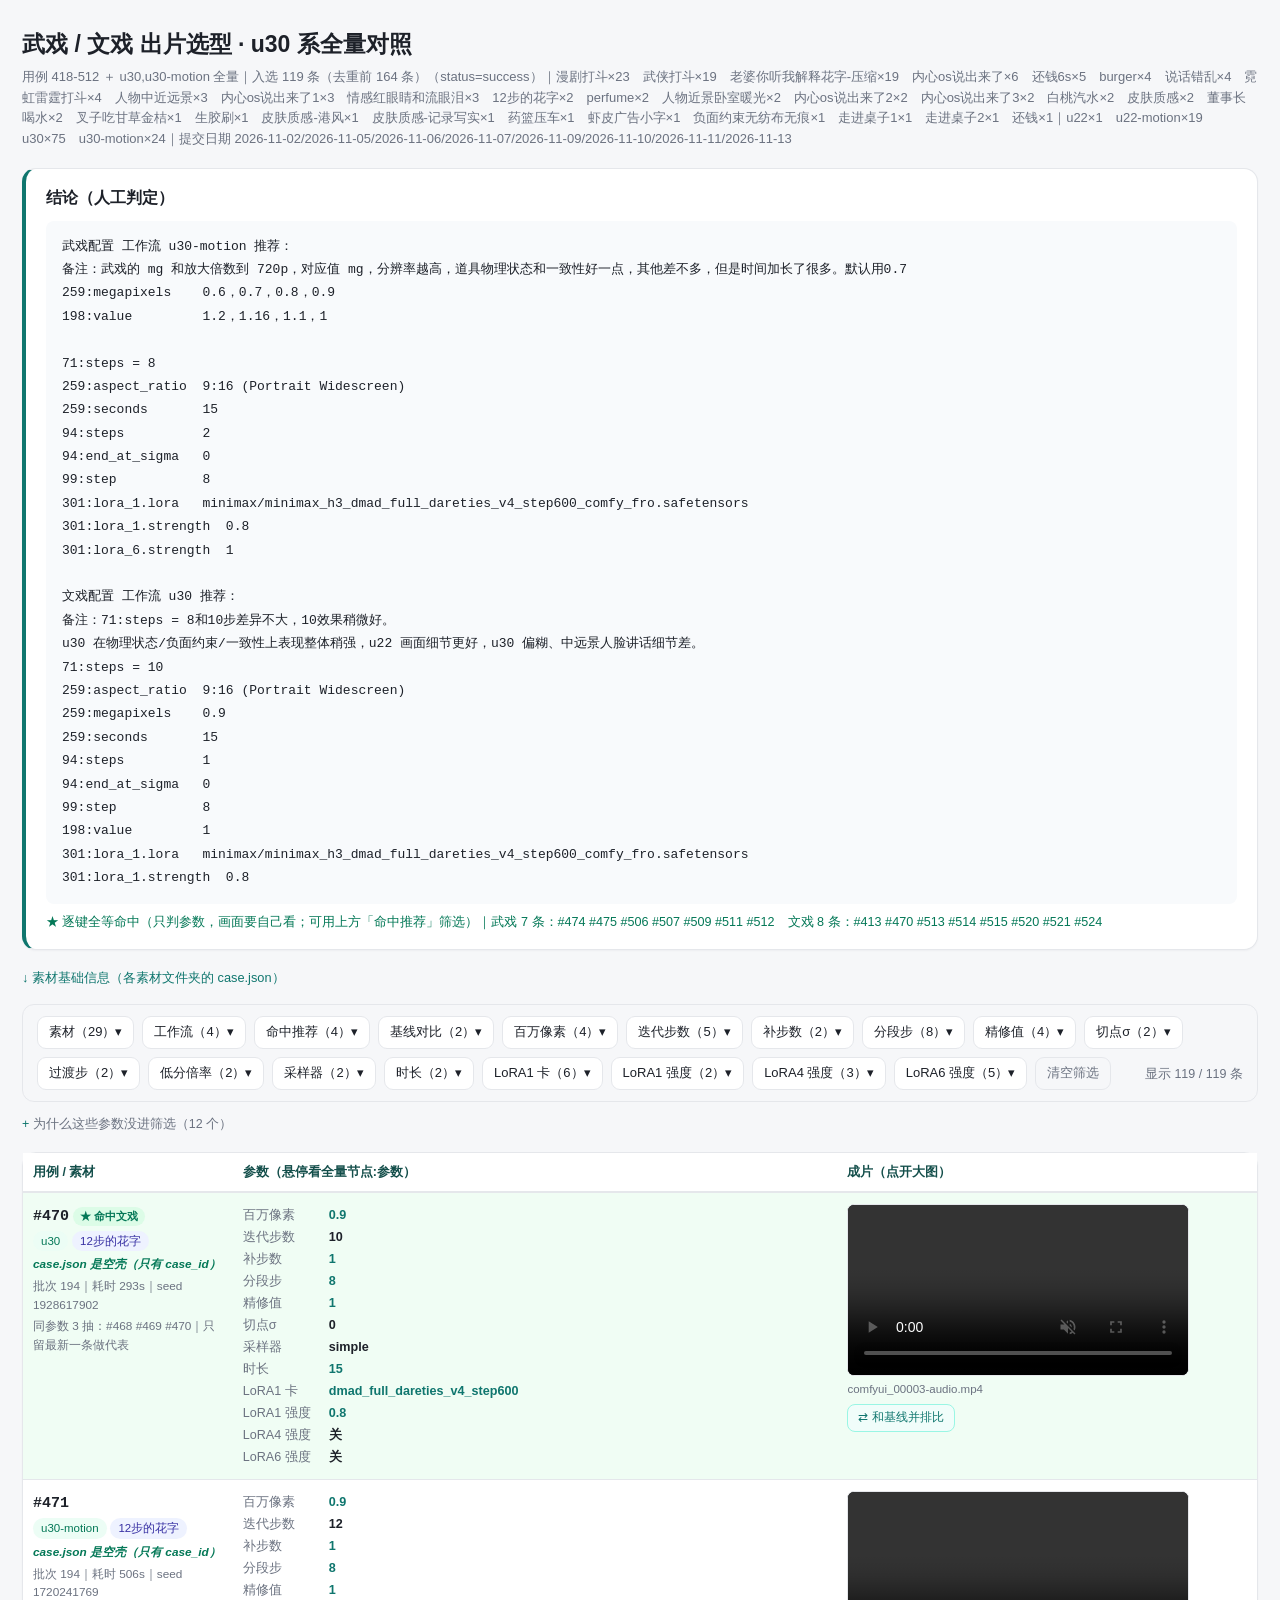
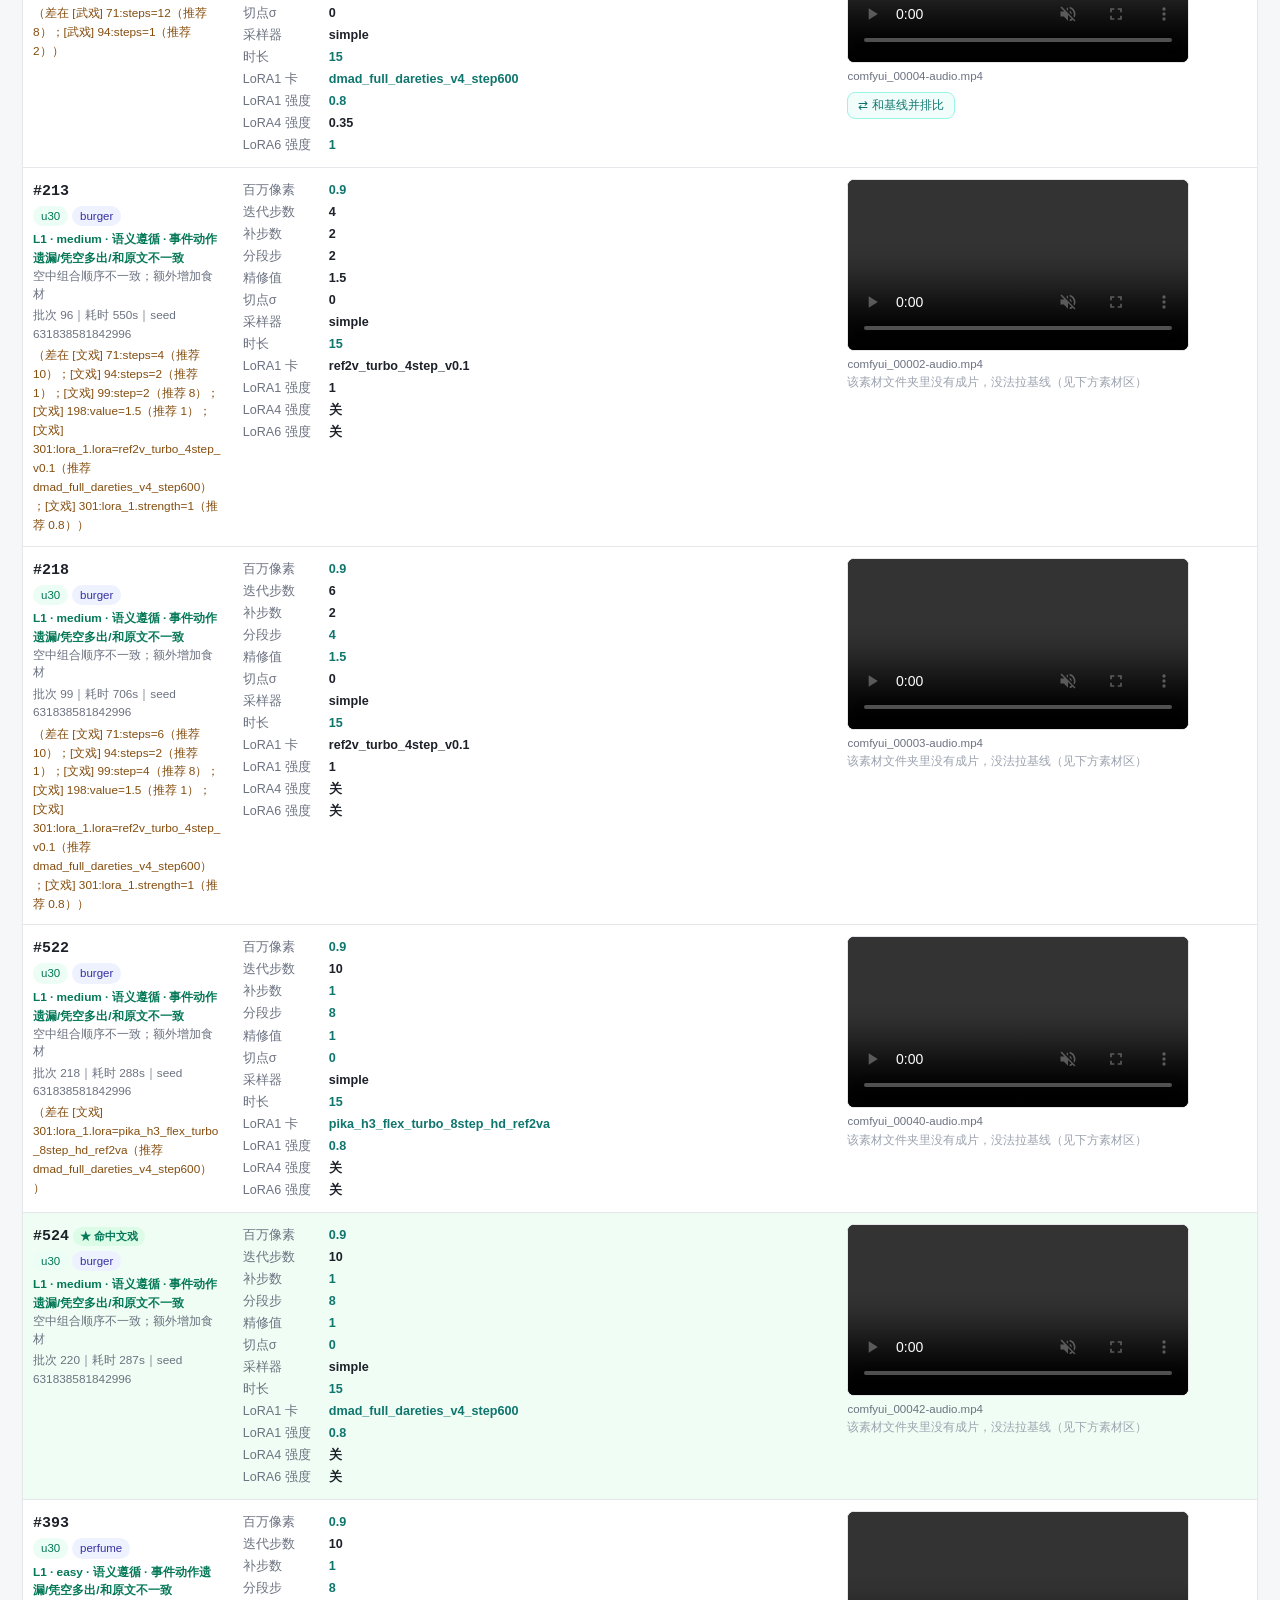
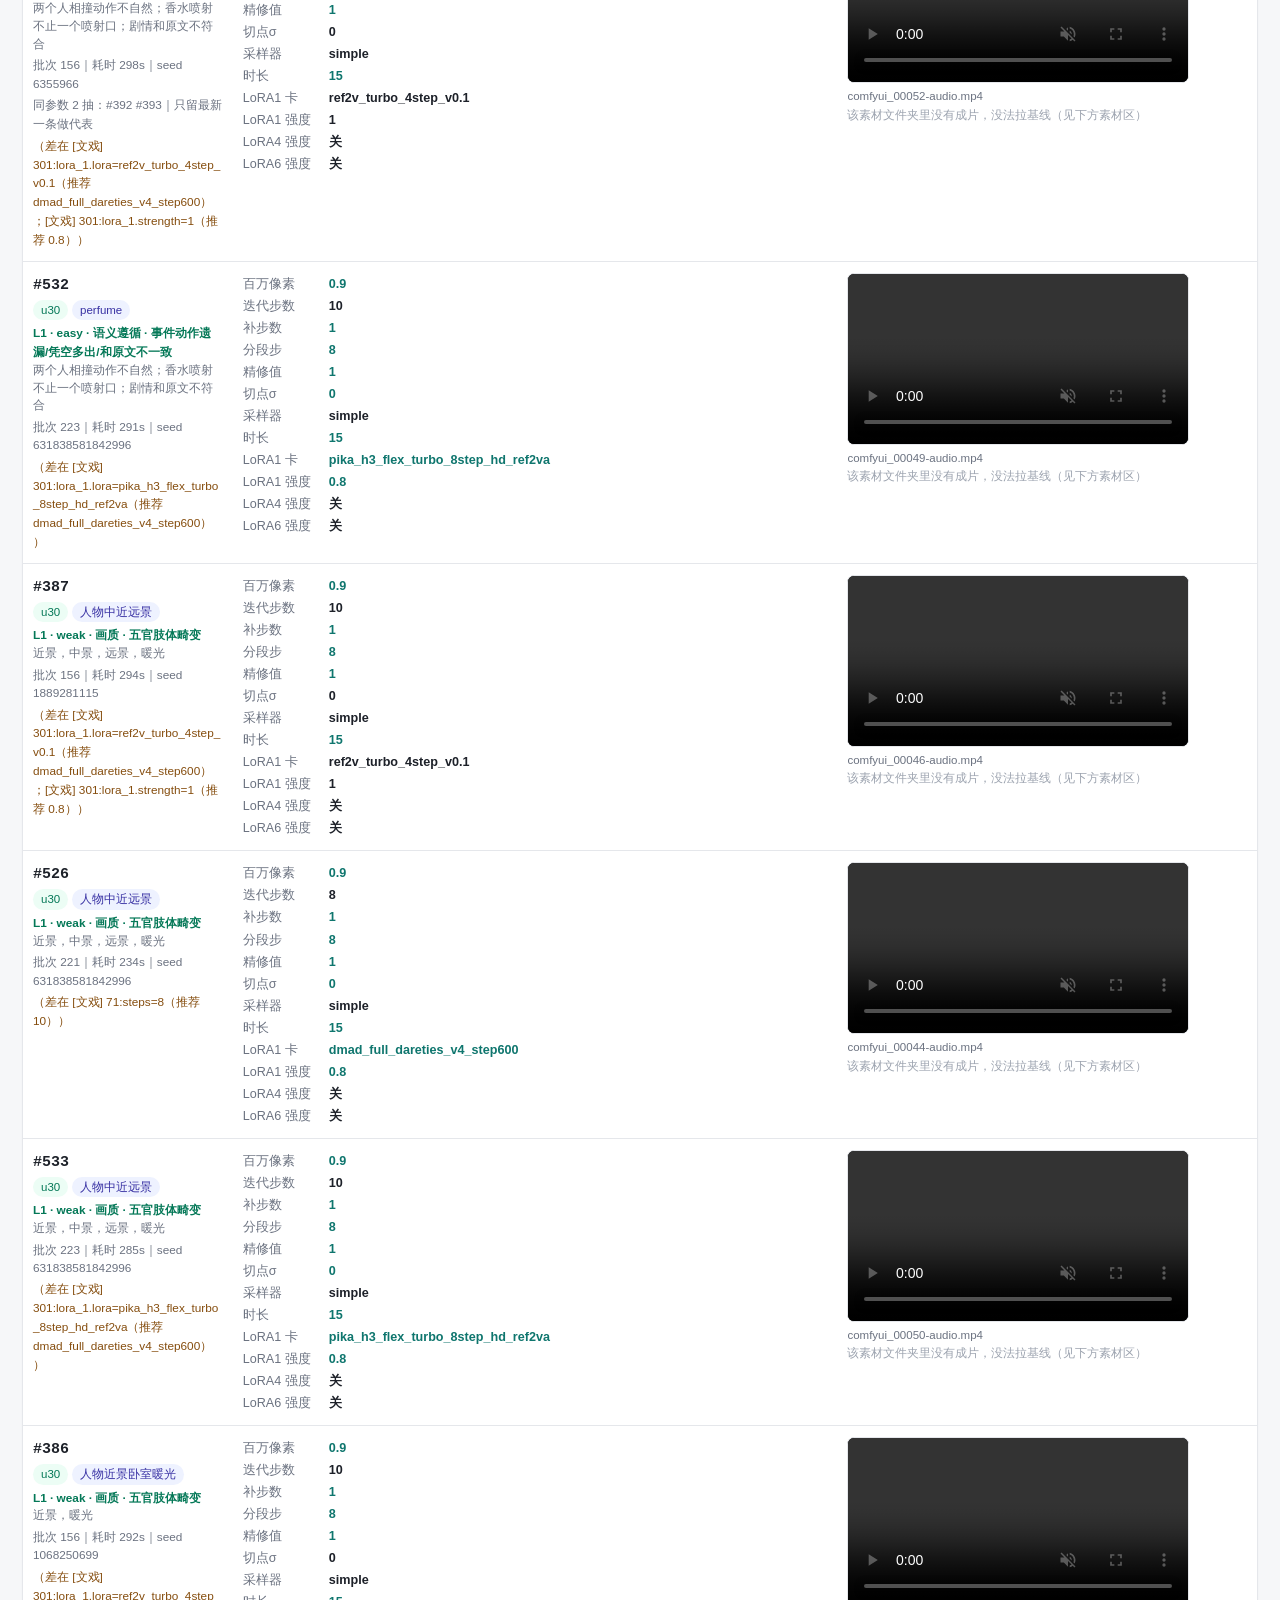
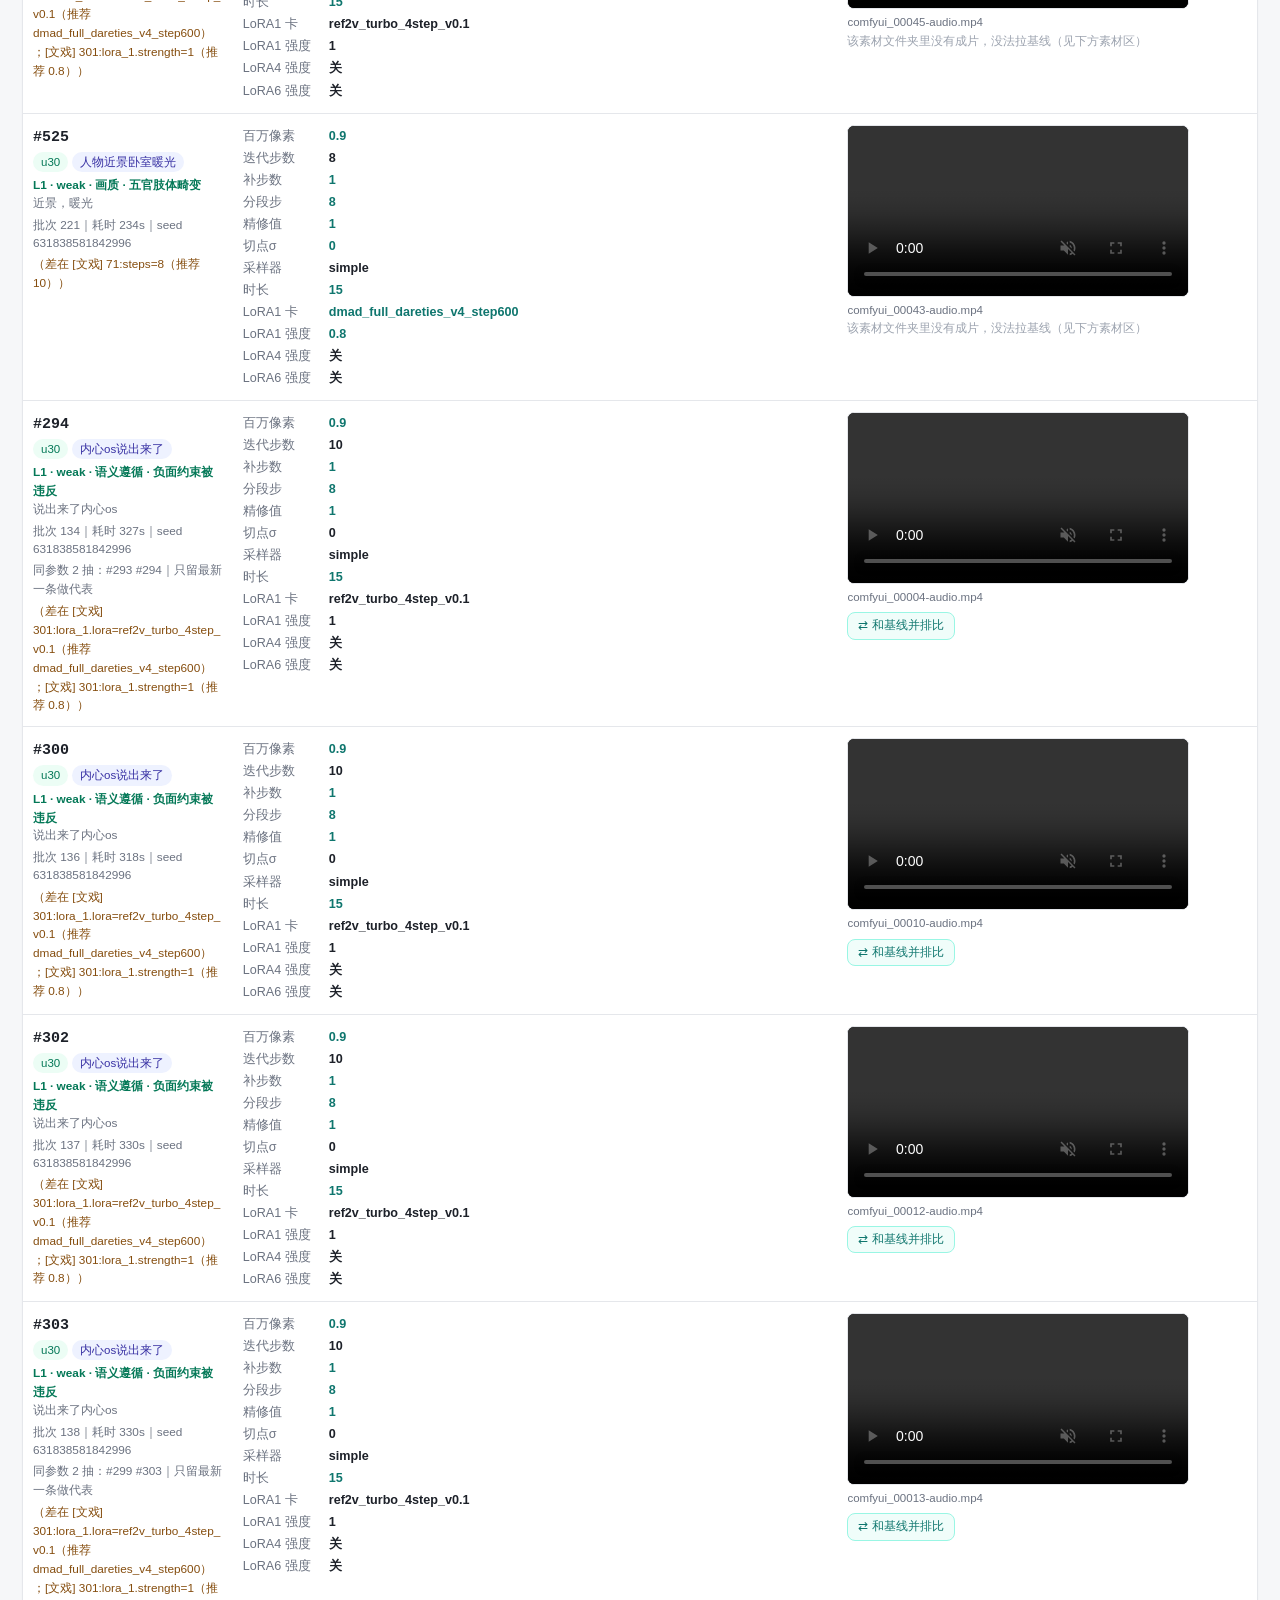
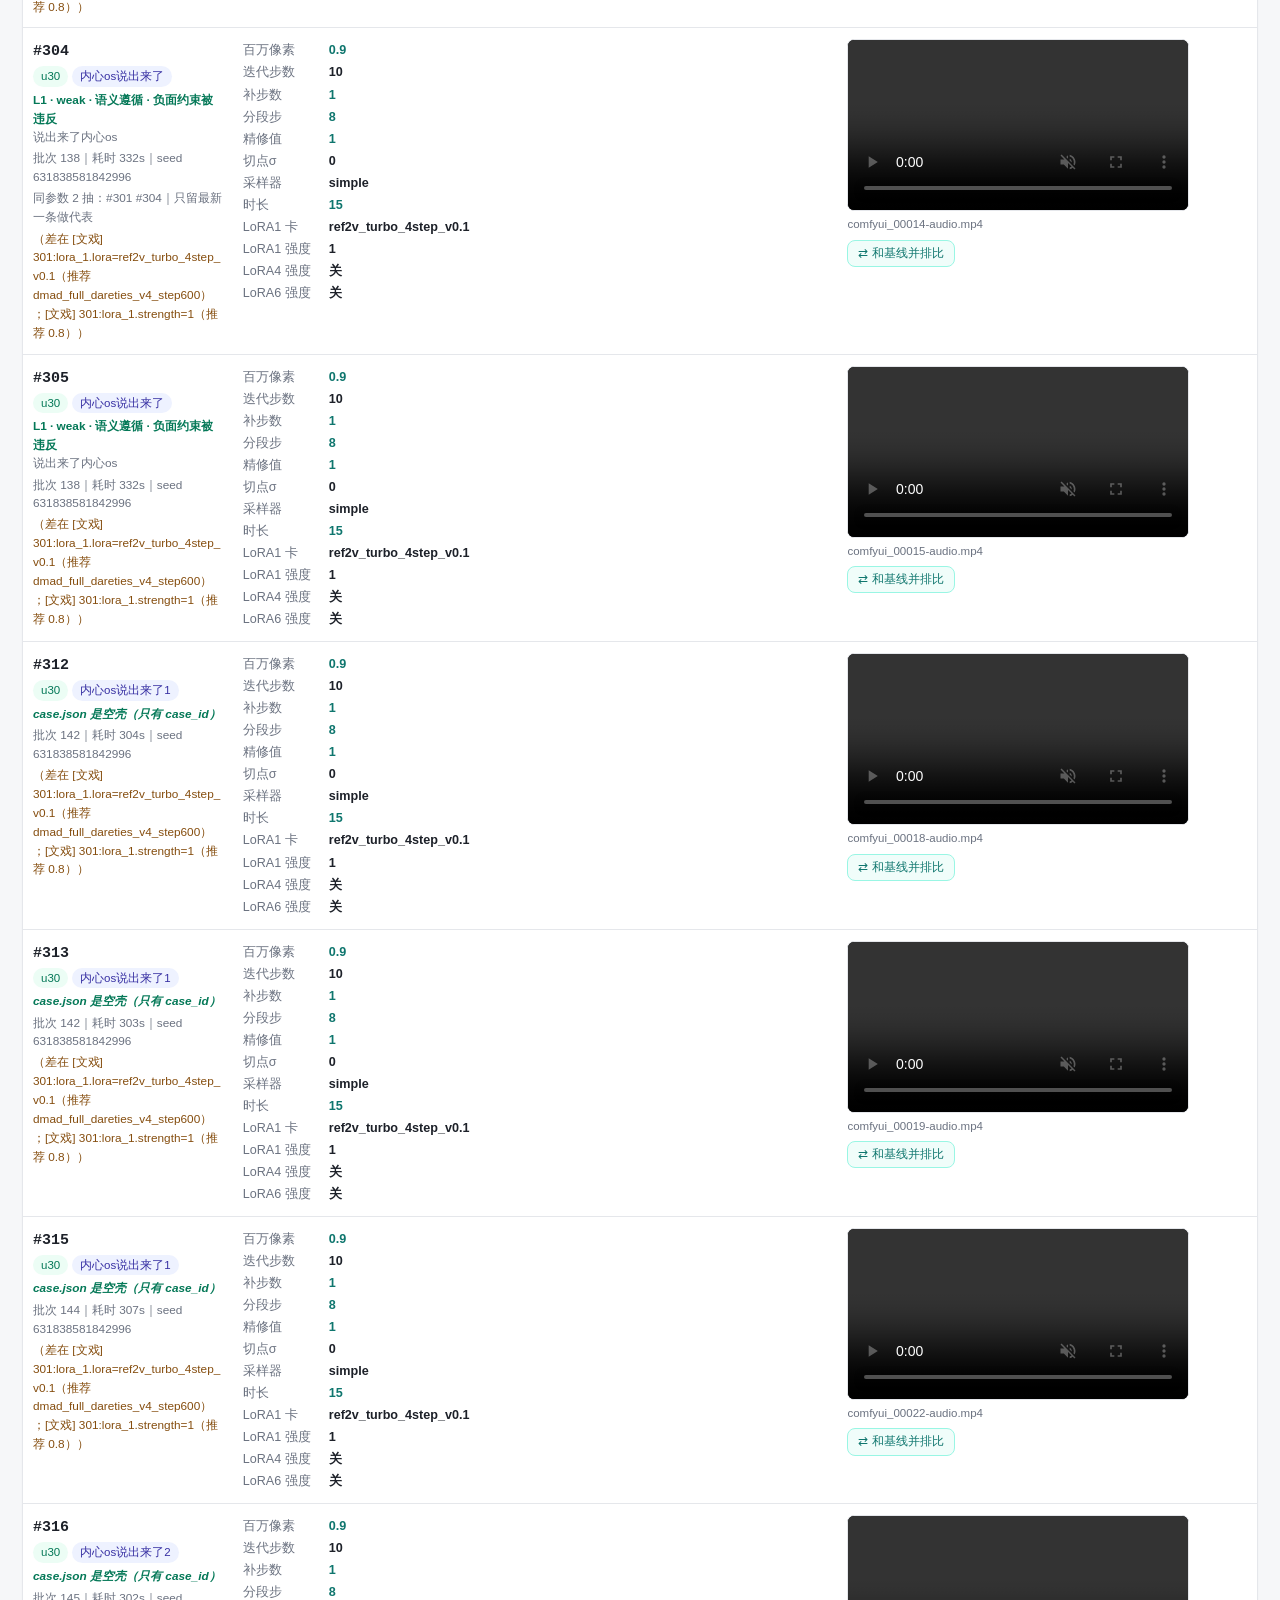
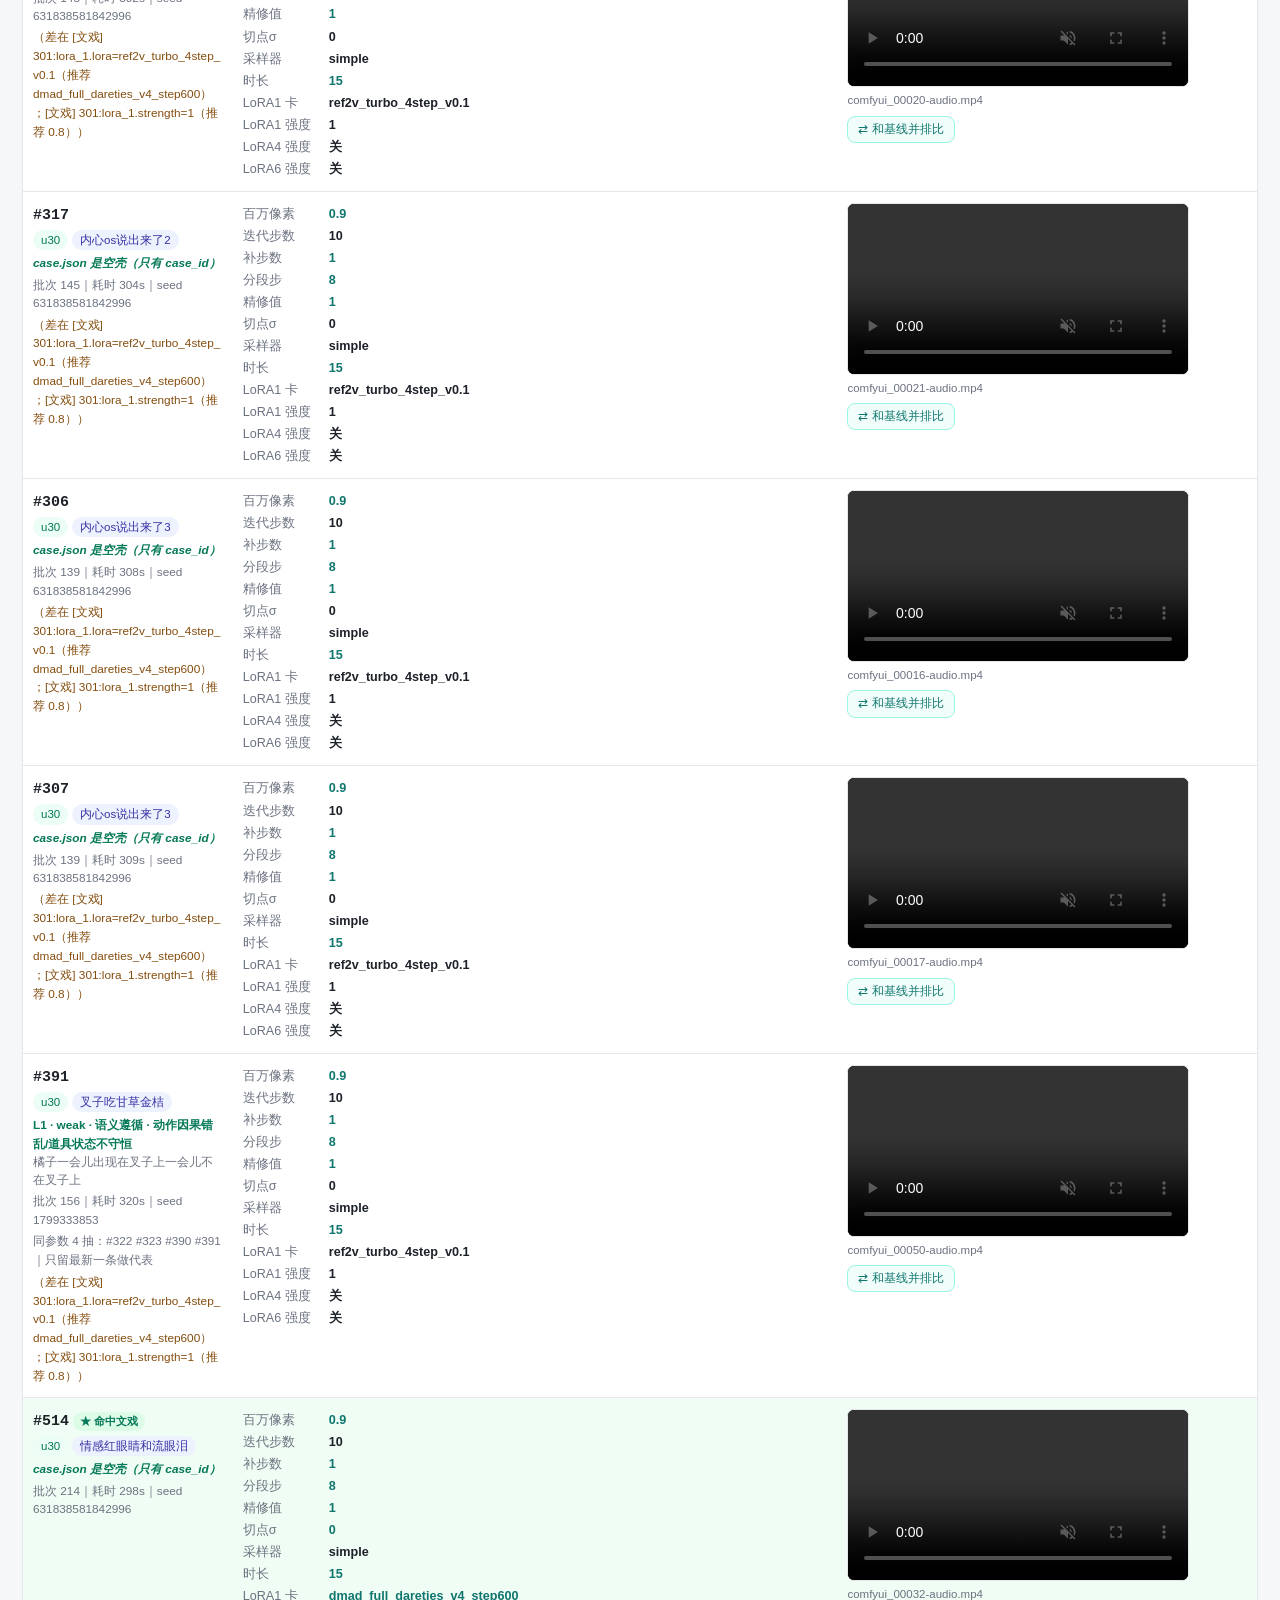
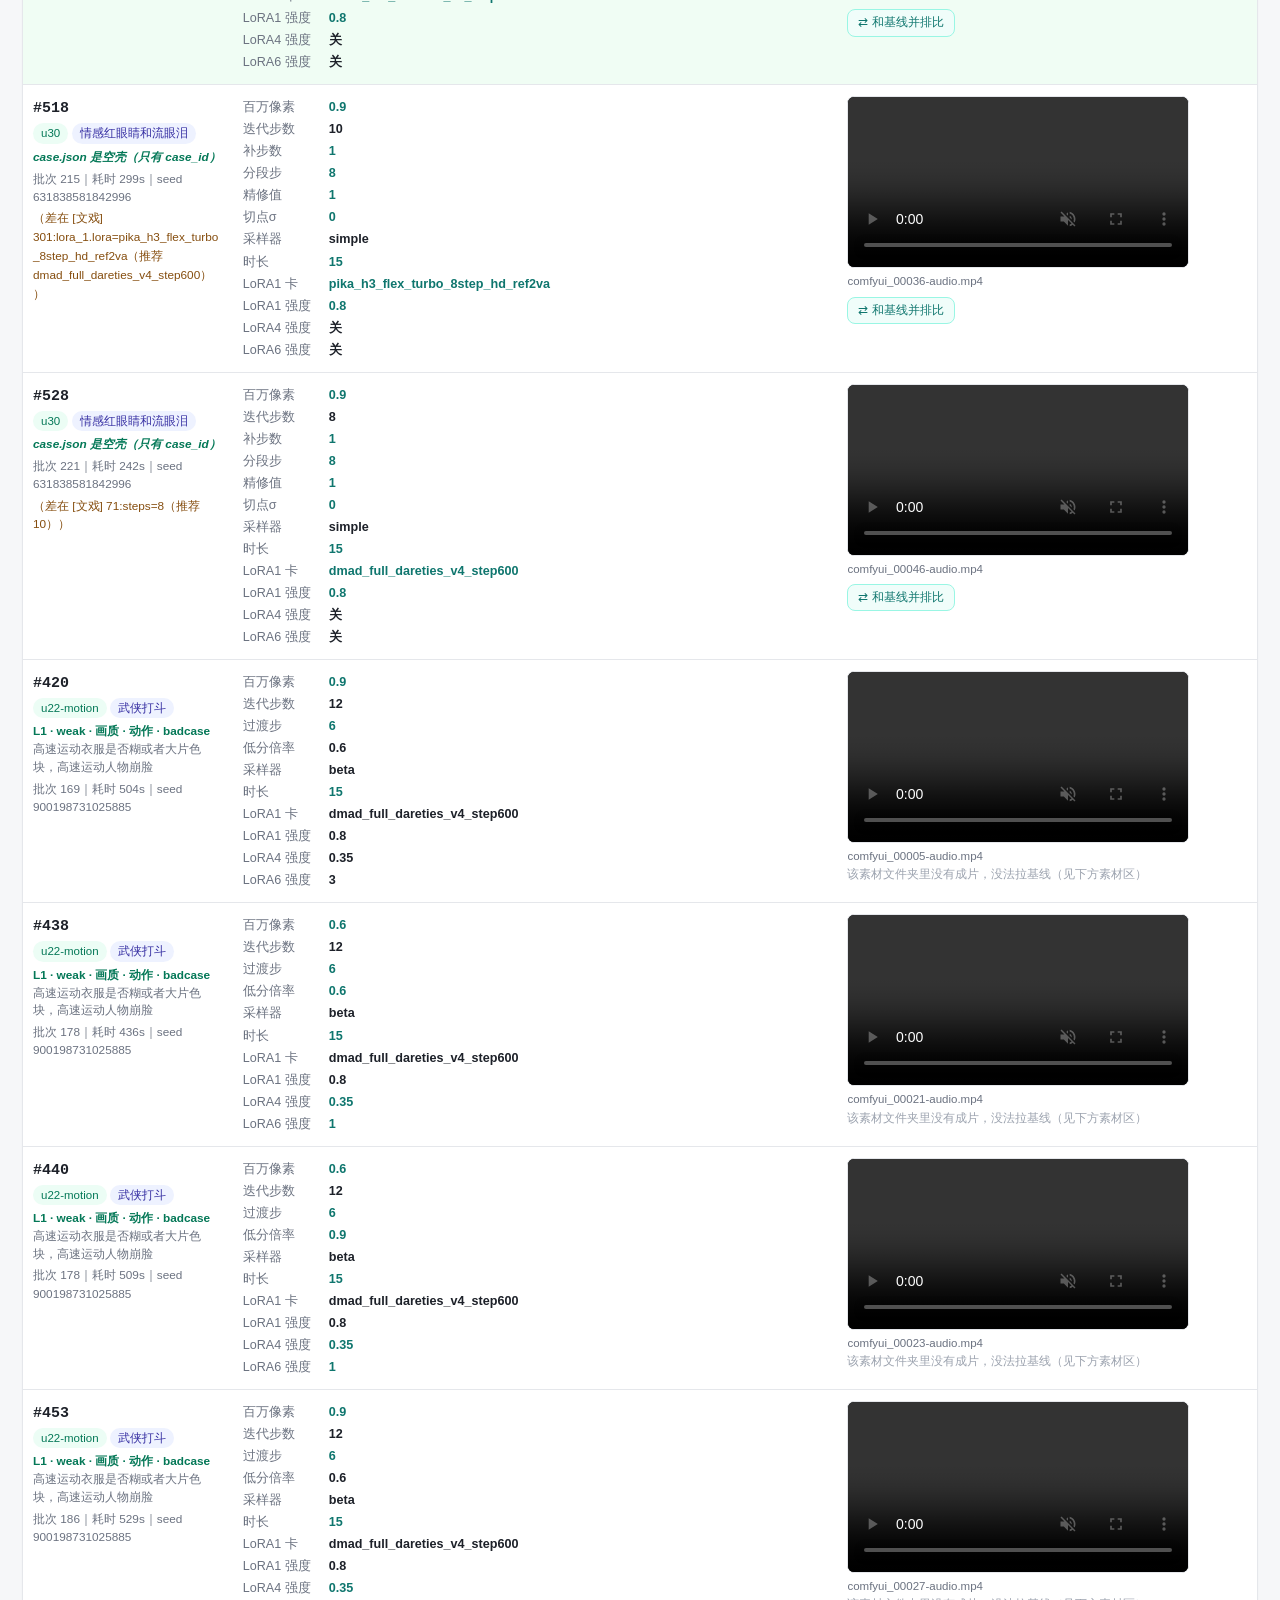
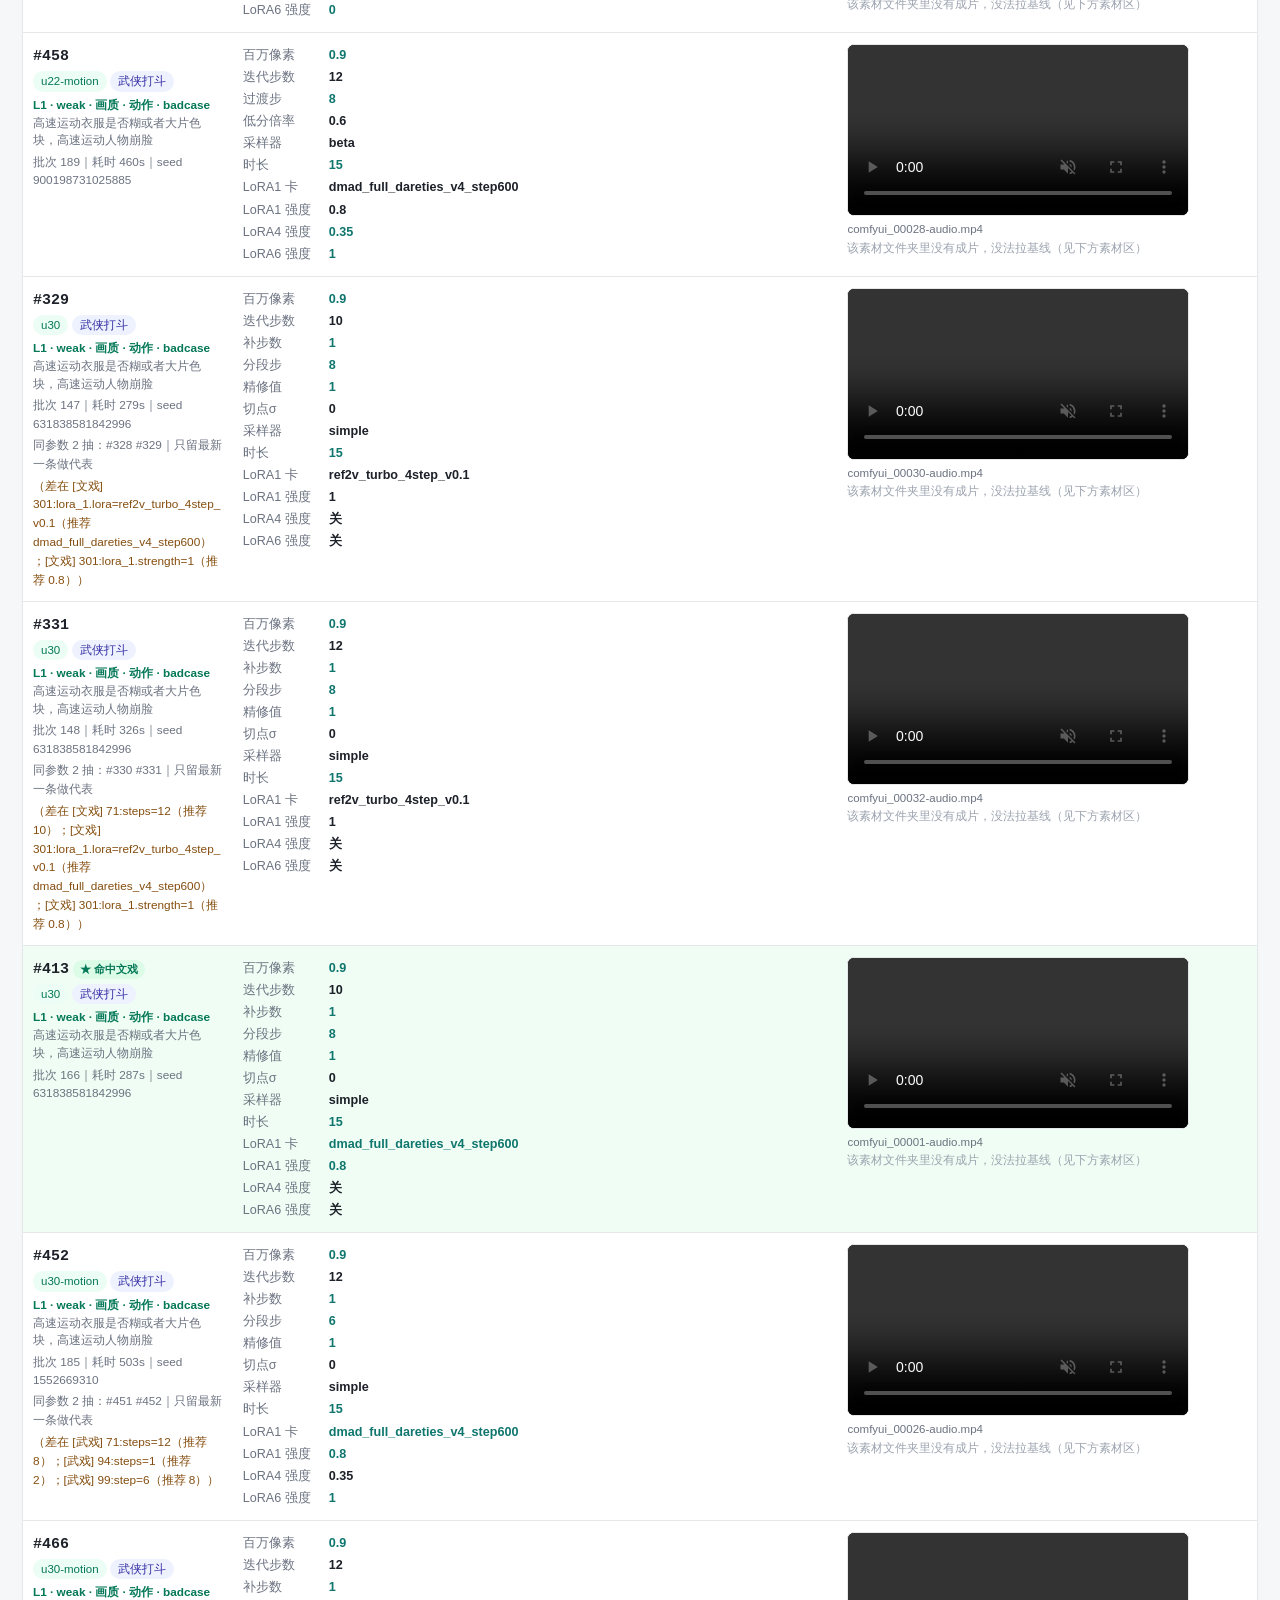
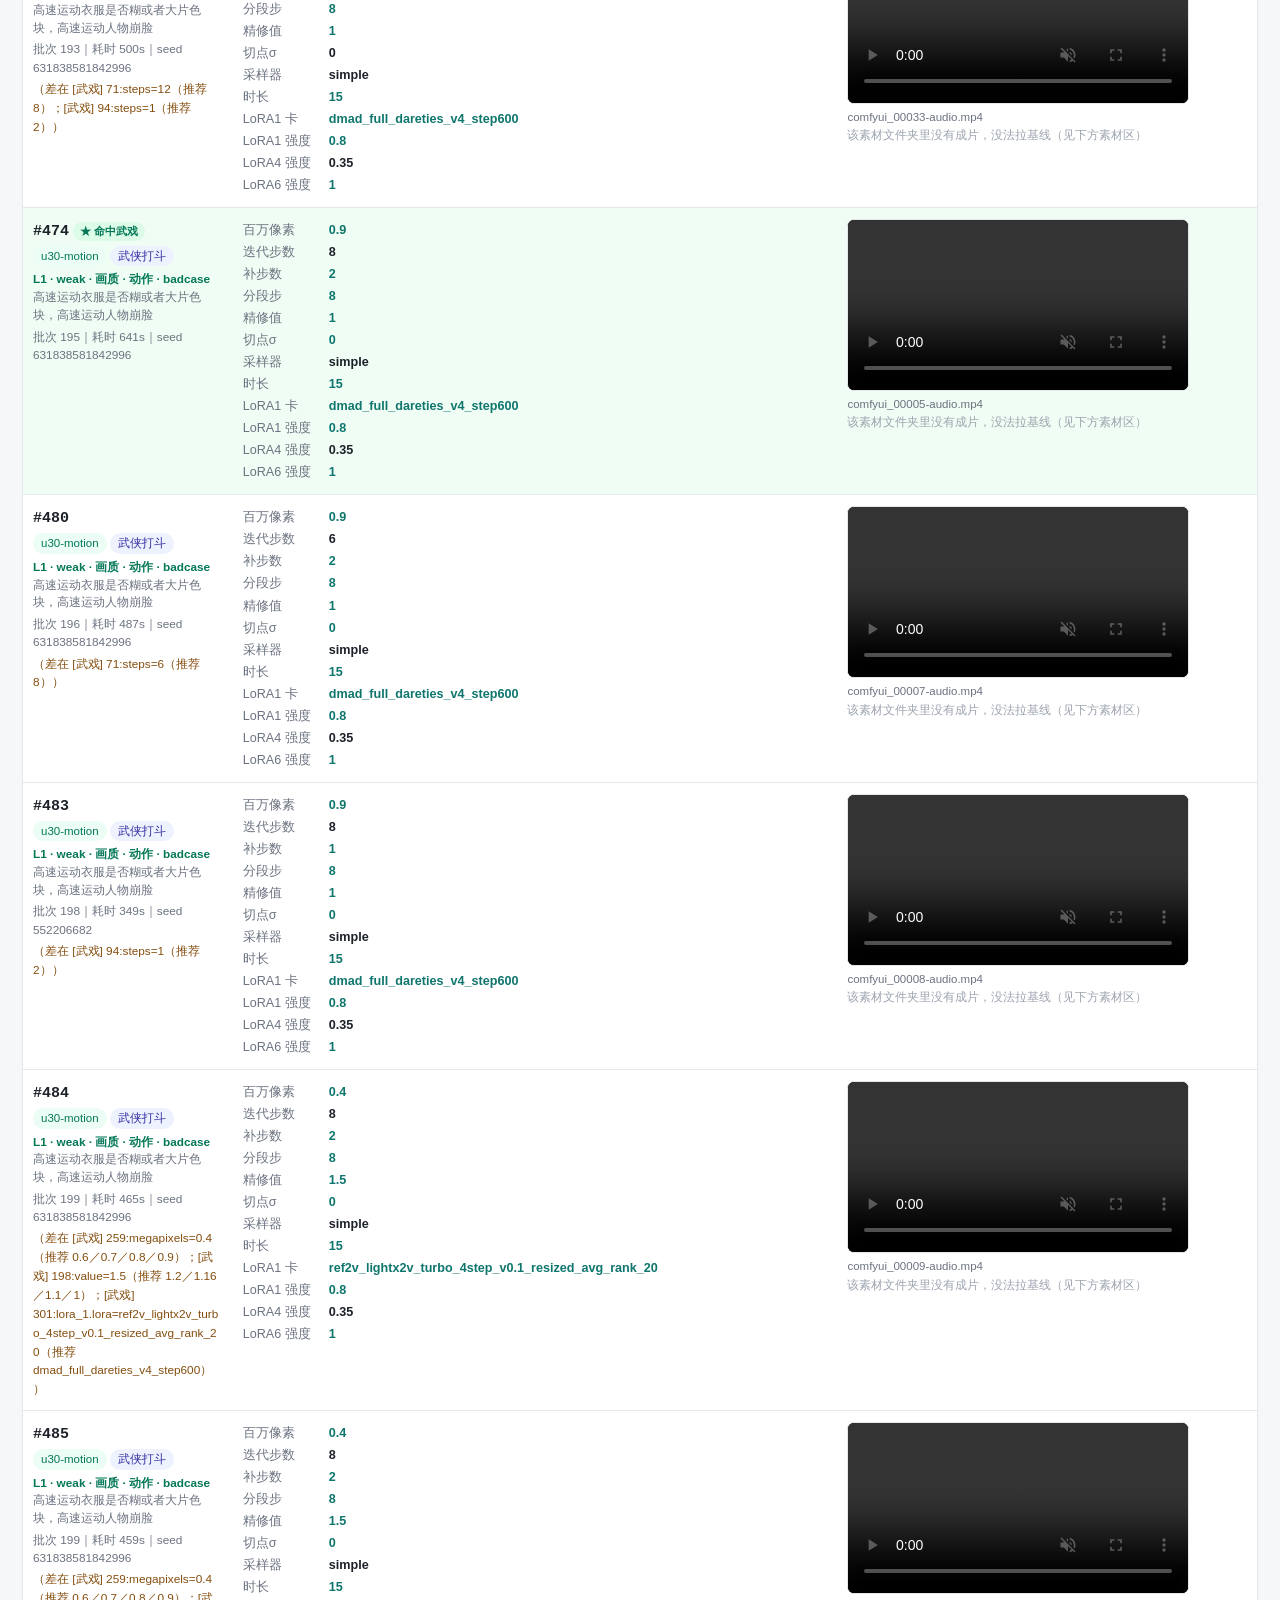
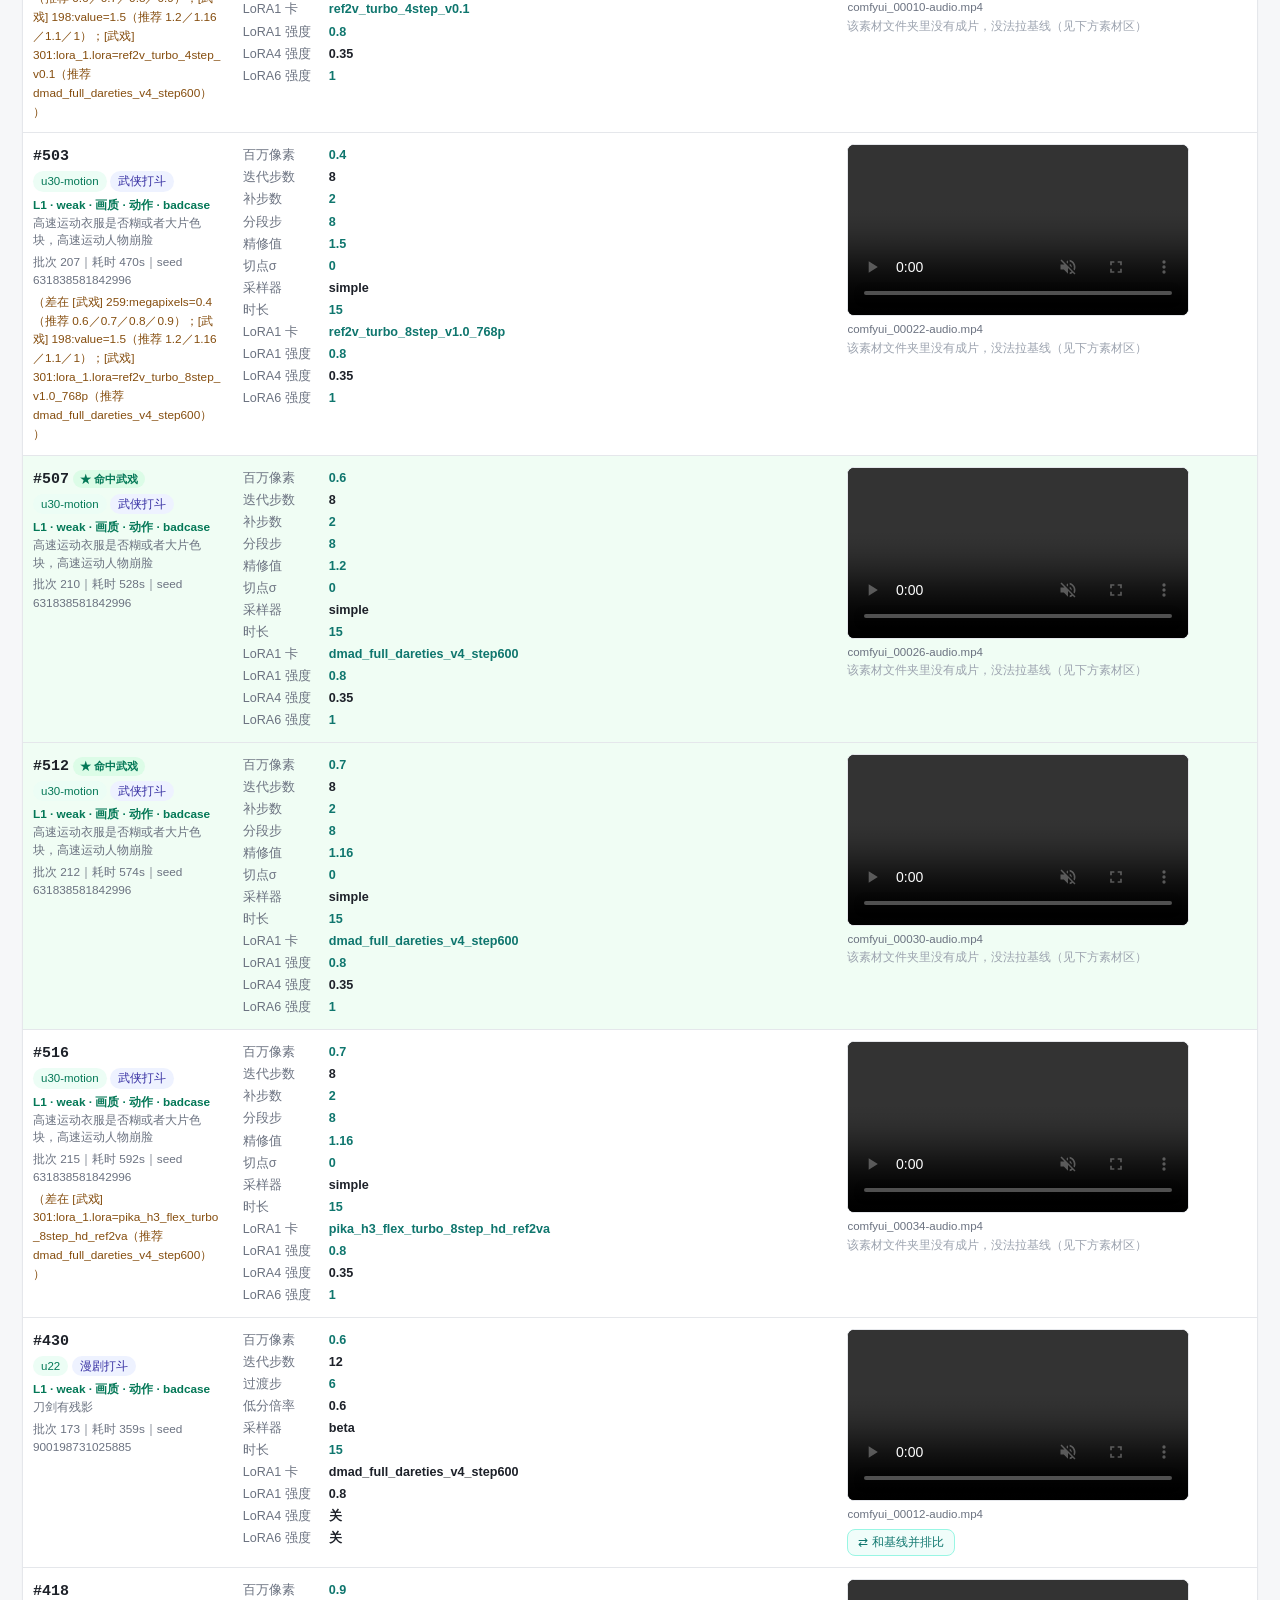
==== commit 9a68edf8: "报告更新：武戏工作流选型-418-467-pub" ====
--- a/5f6bab80aba4676a98b3/index.html
+++ b/5f6bab80aba4676a98b3/index.html
@@ -142,7 +142,7 @@
 
 文戏配置 工作流 u30 推荐：
 备注：71:steps = 8和10步差异不大，10效果稍微好。
-u30比u22在物理状态和负面约束，一致性上有增强，u22画面细节比u30好，u30模糊，中远景人脸讲话细节差。
+u30 在物理状态/负面约束/一致性上表现整体稍强，u22 画面细节更好，u30 偏糊、中远景人脸讲话细节差。
 71:steps = 10
 259:aspect_ratio  9:16 (Portrait Widescreen)
 259:megapixels    0.9
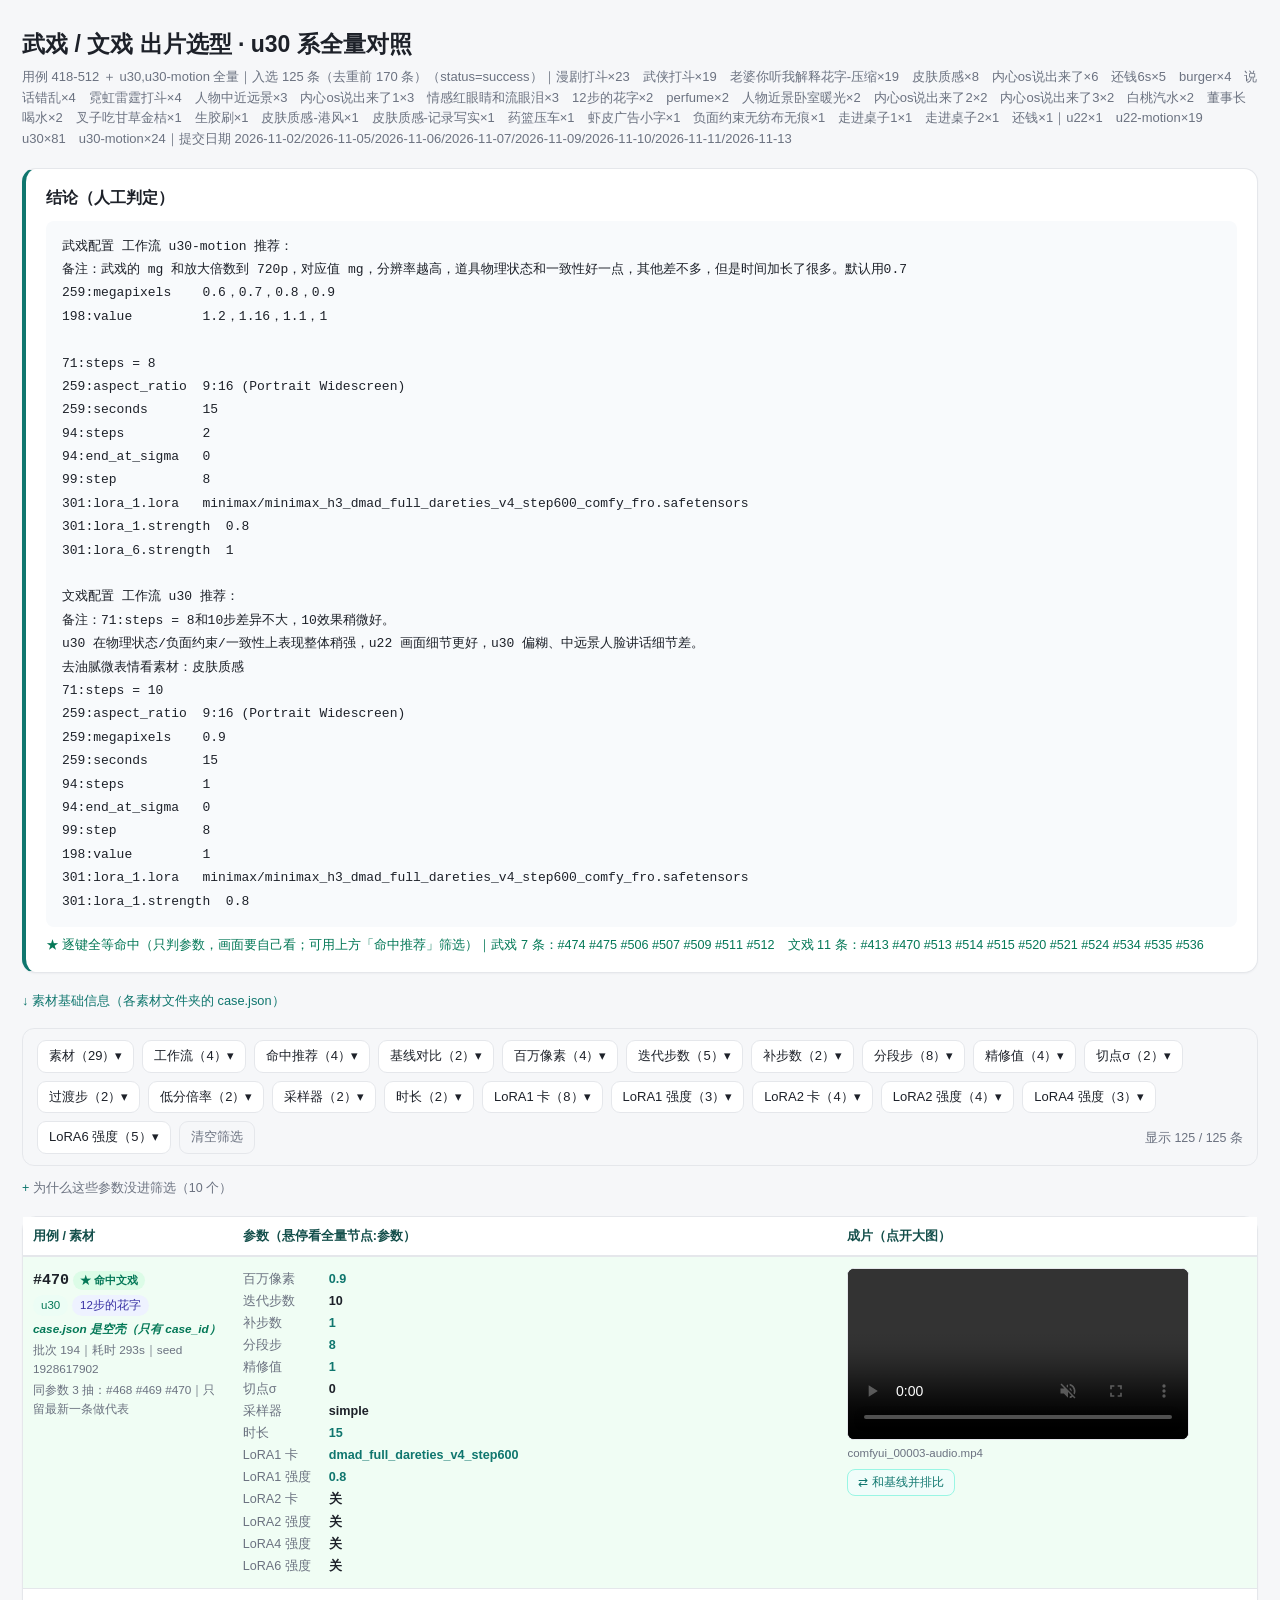
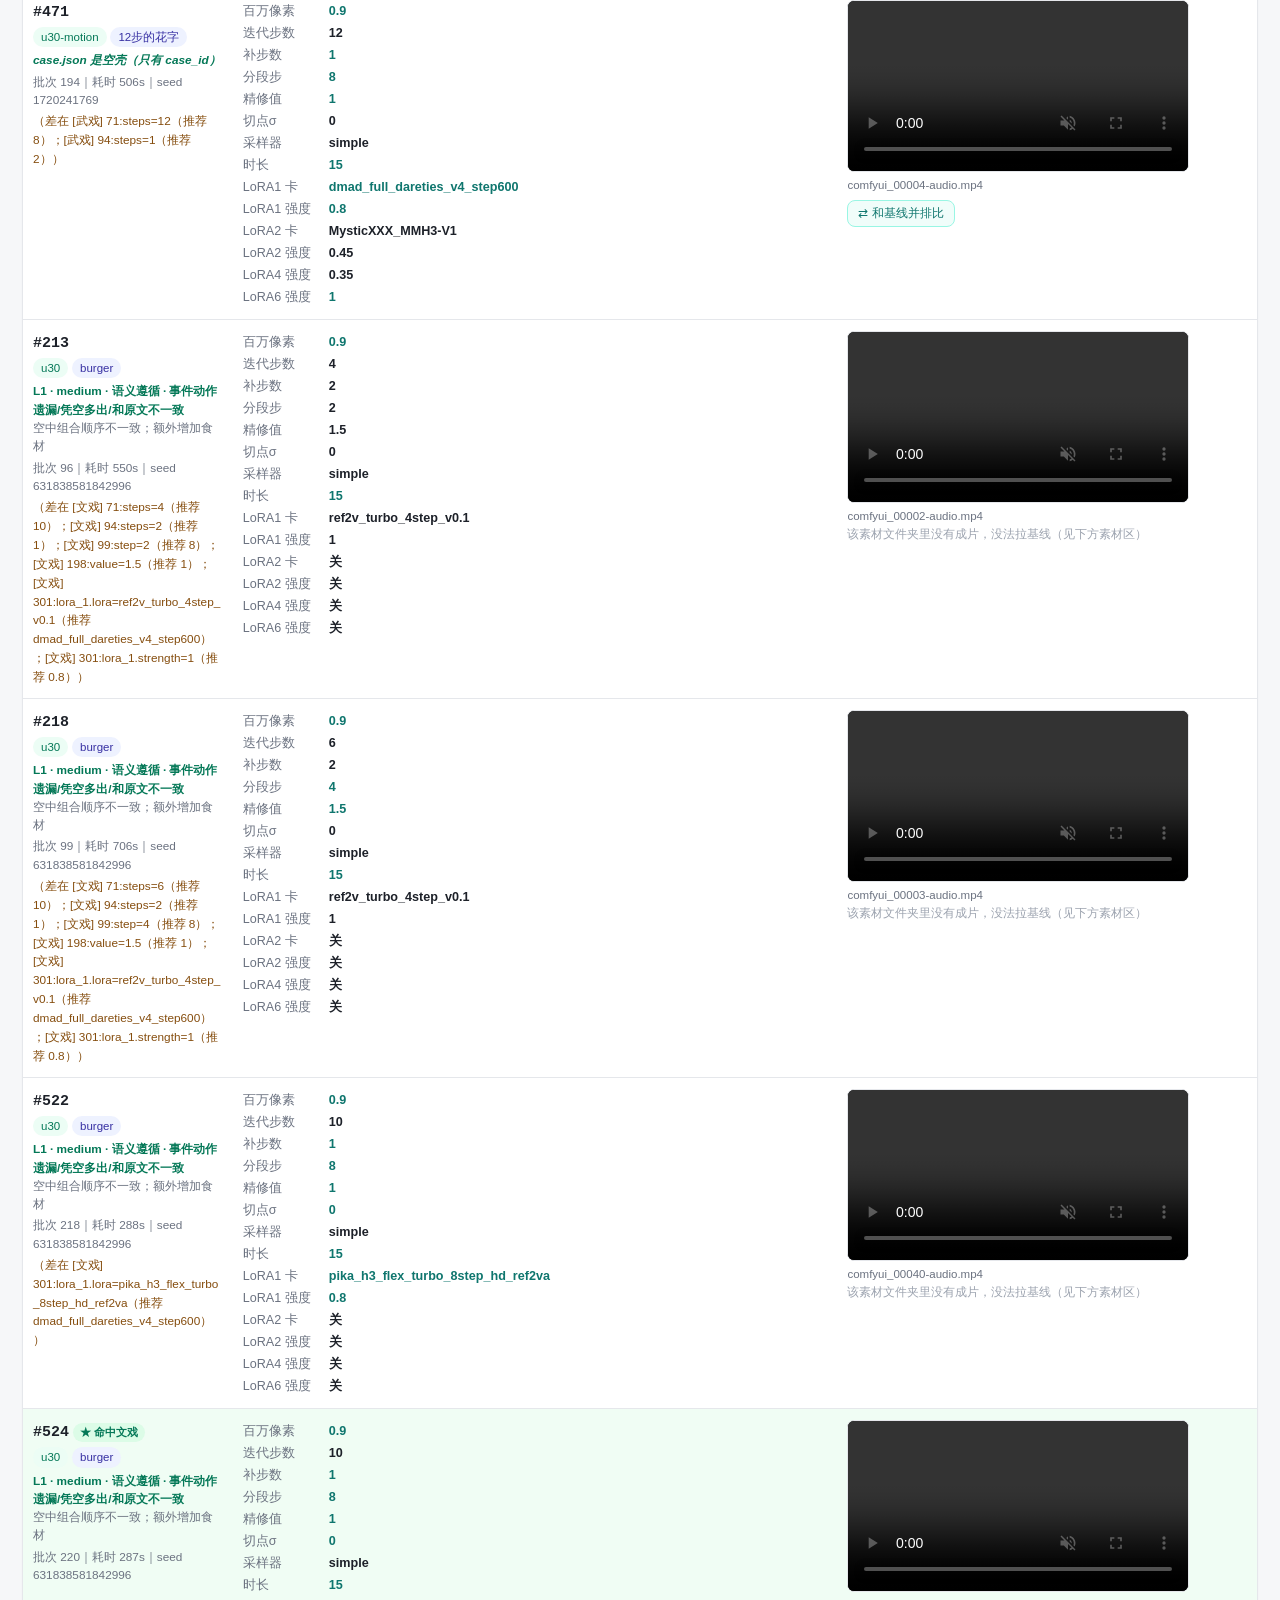
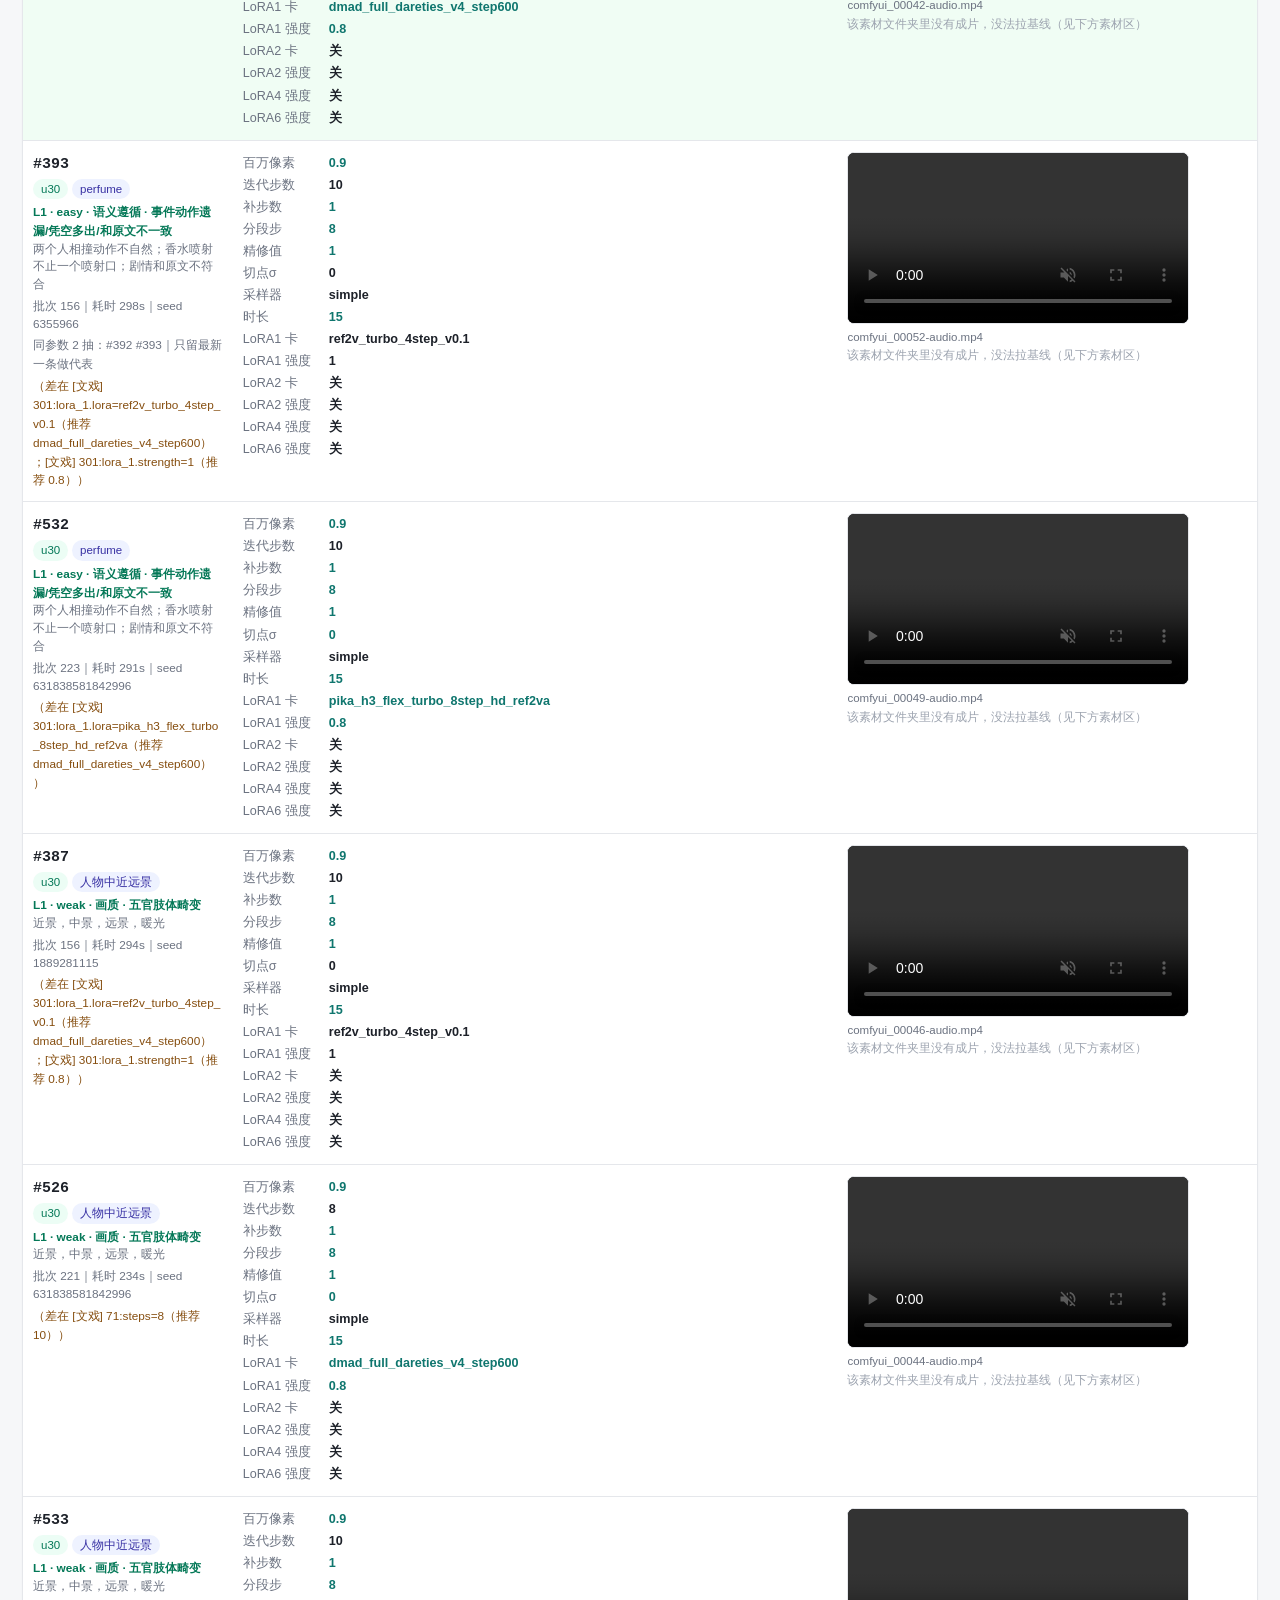
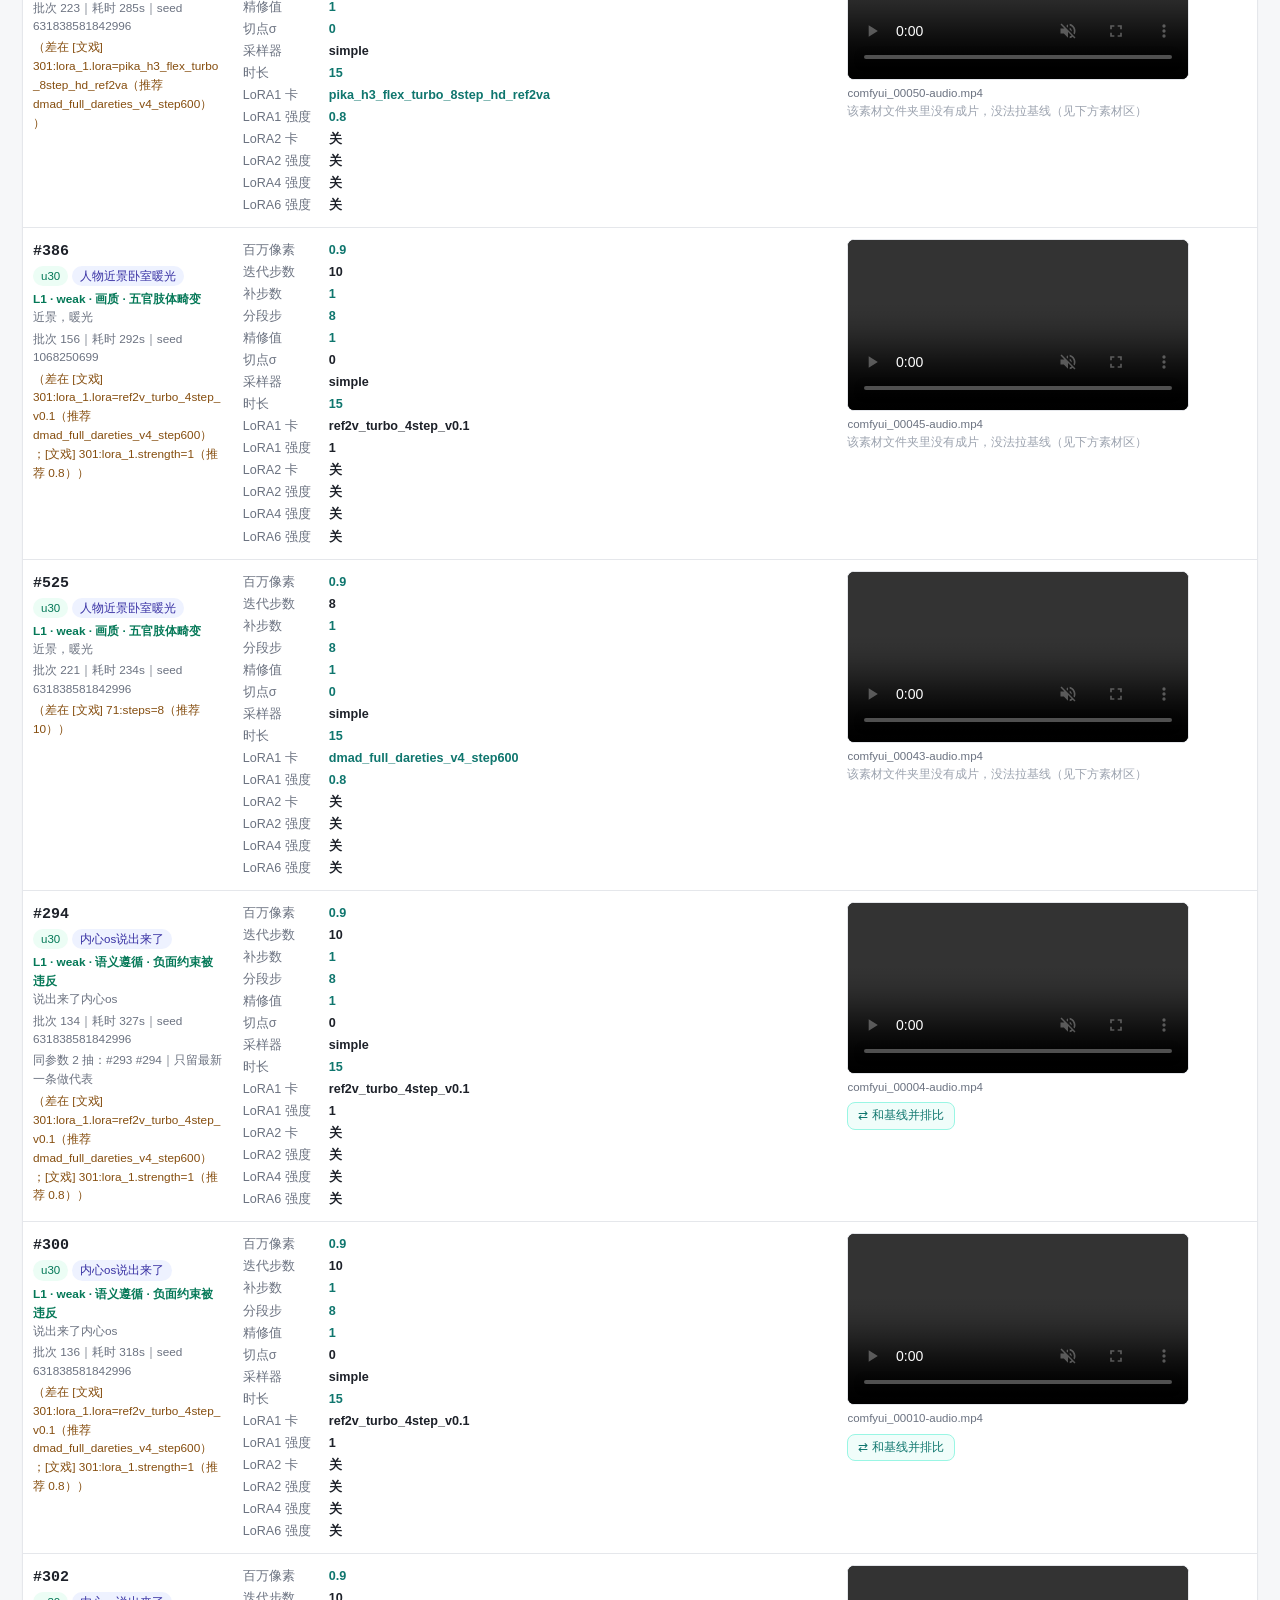
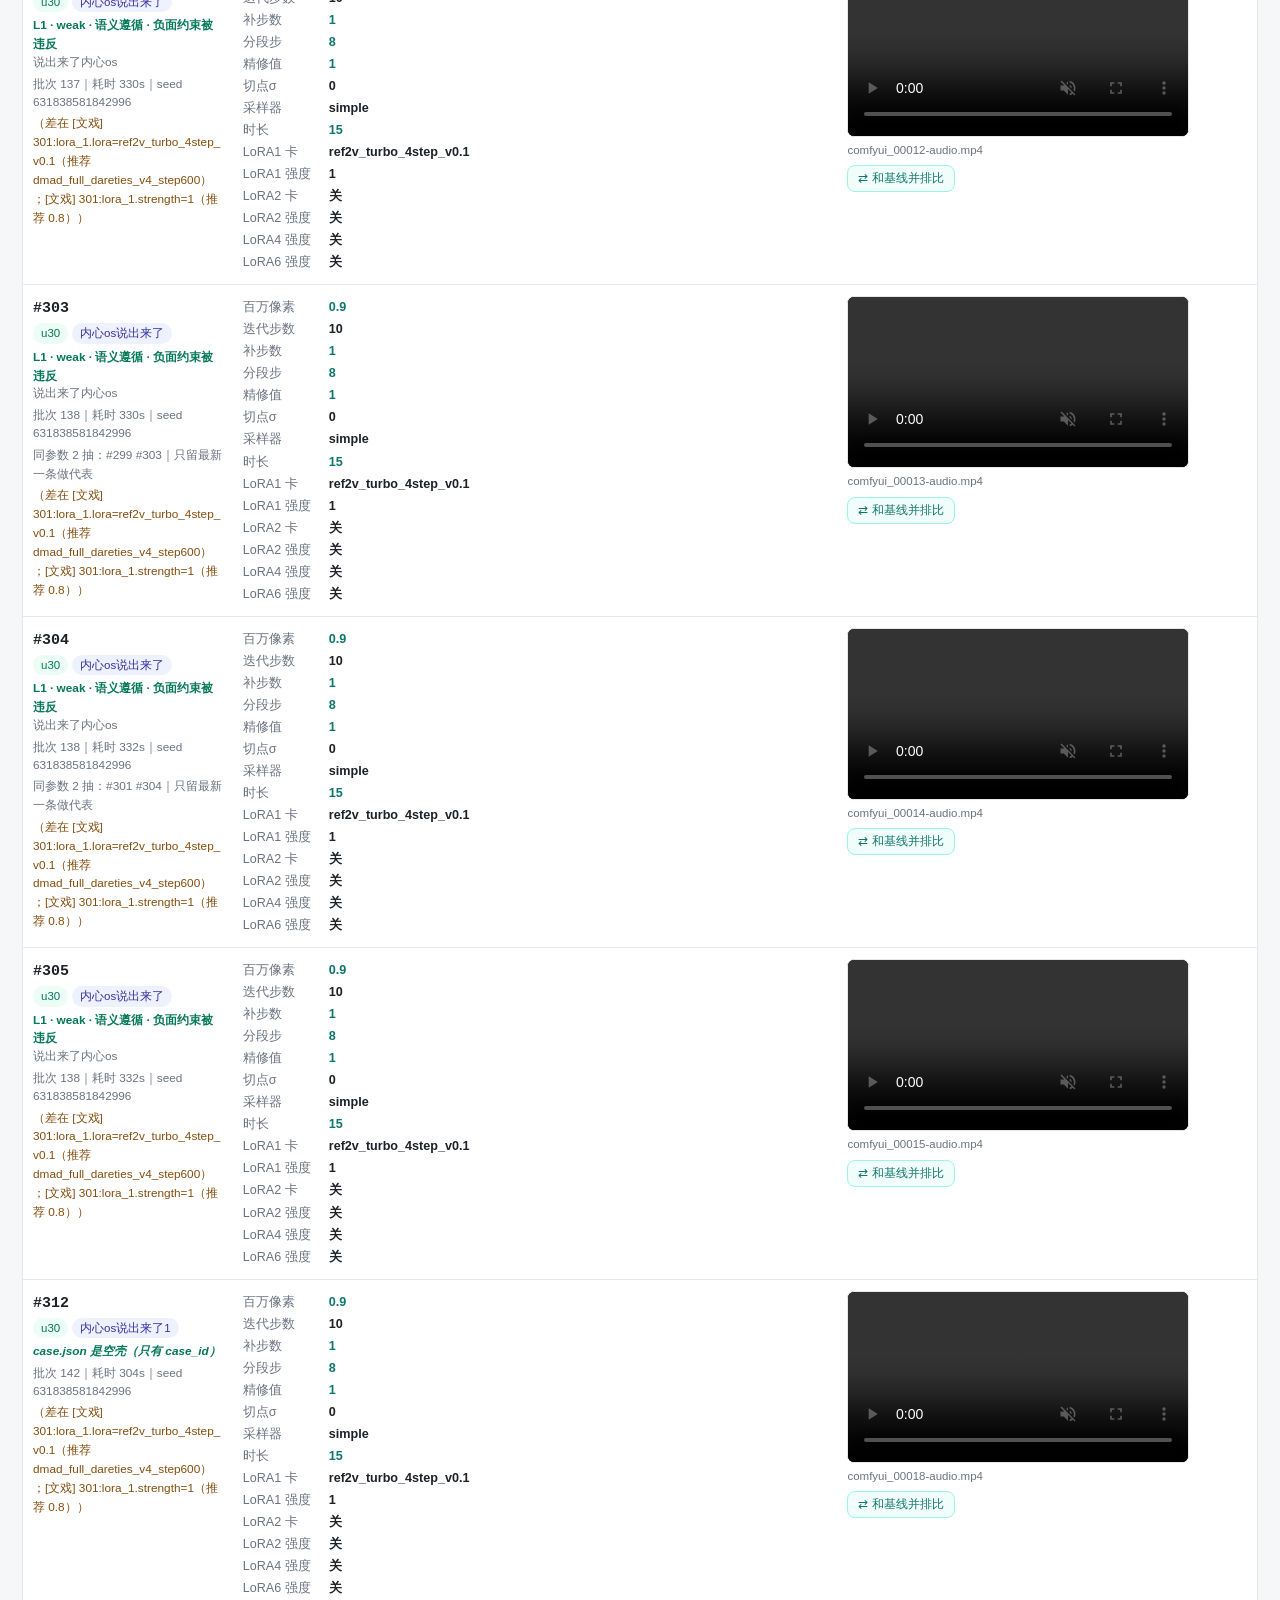
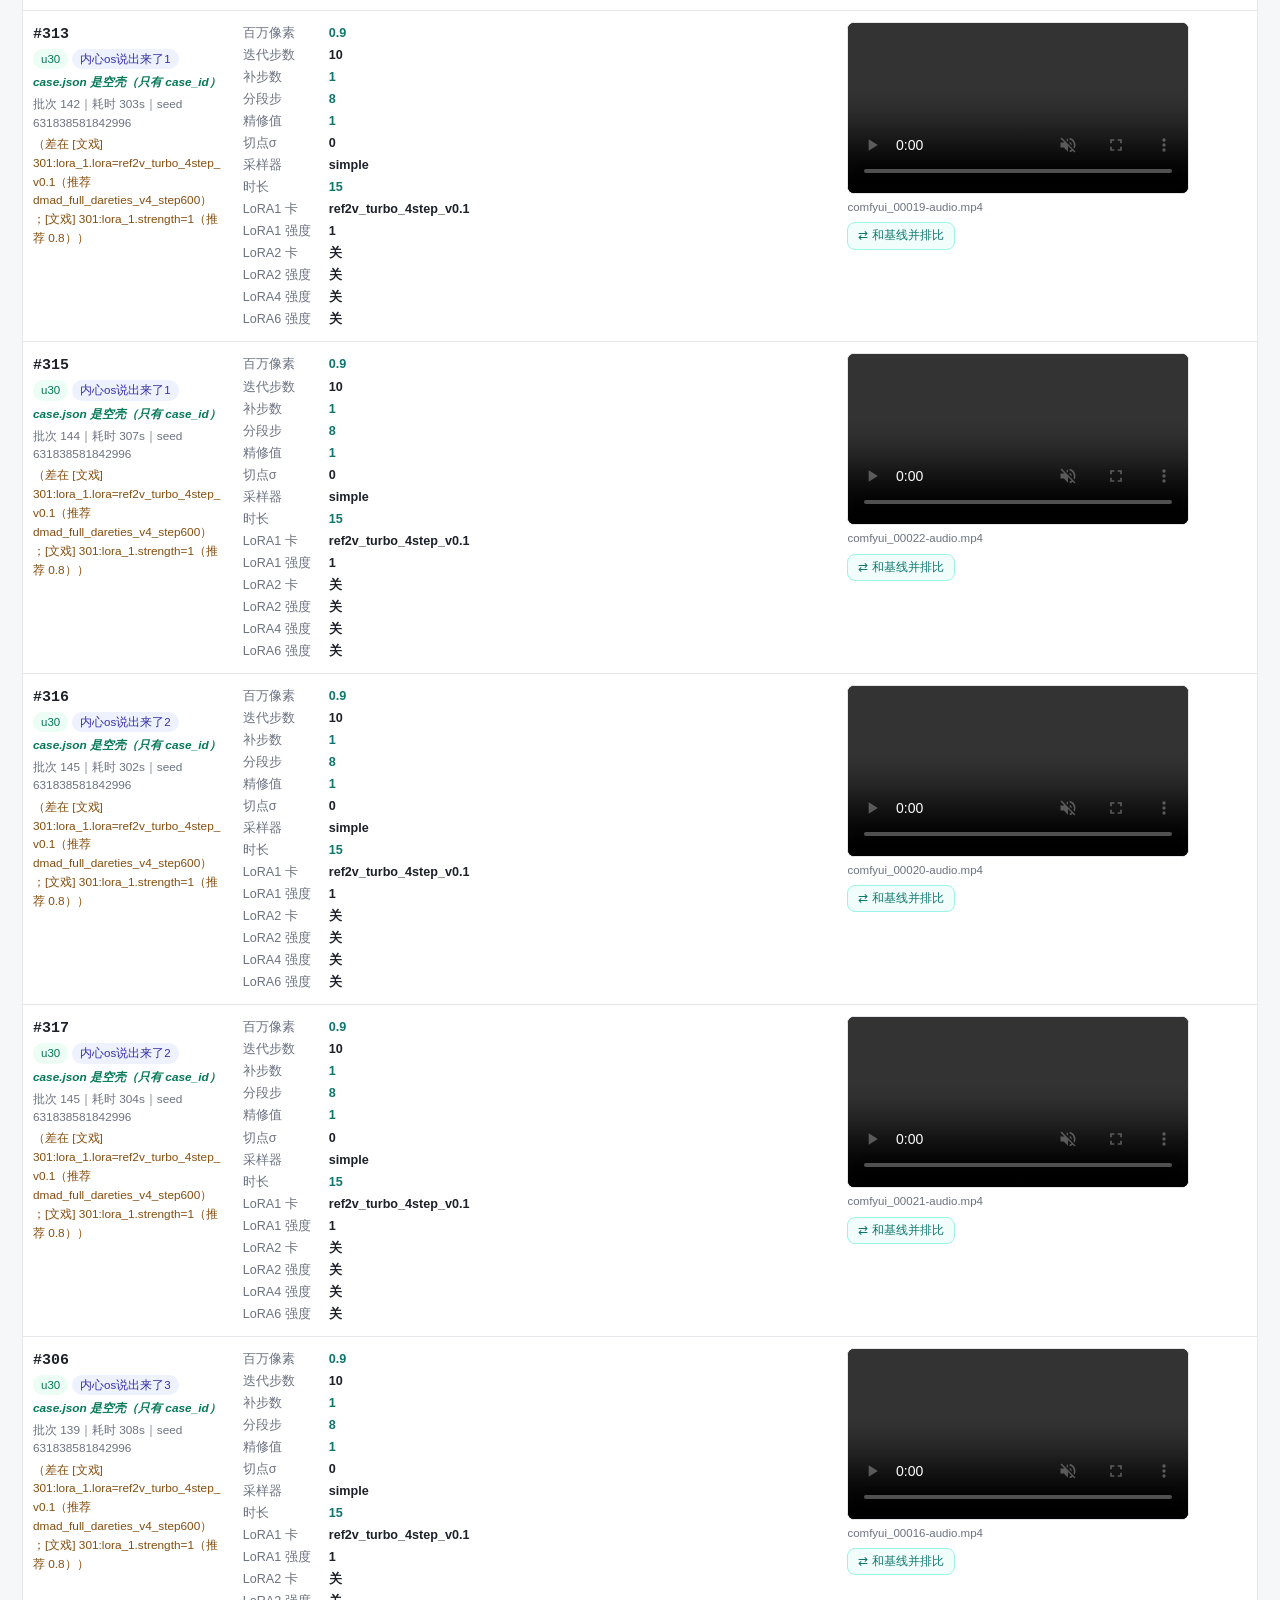
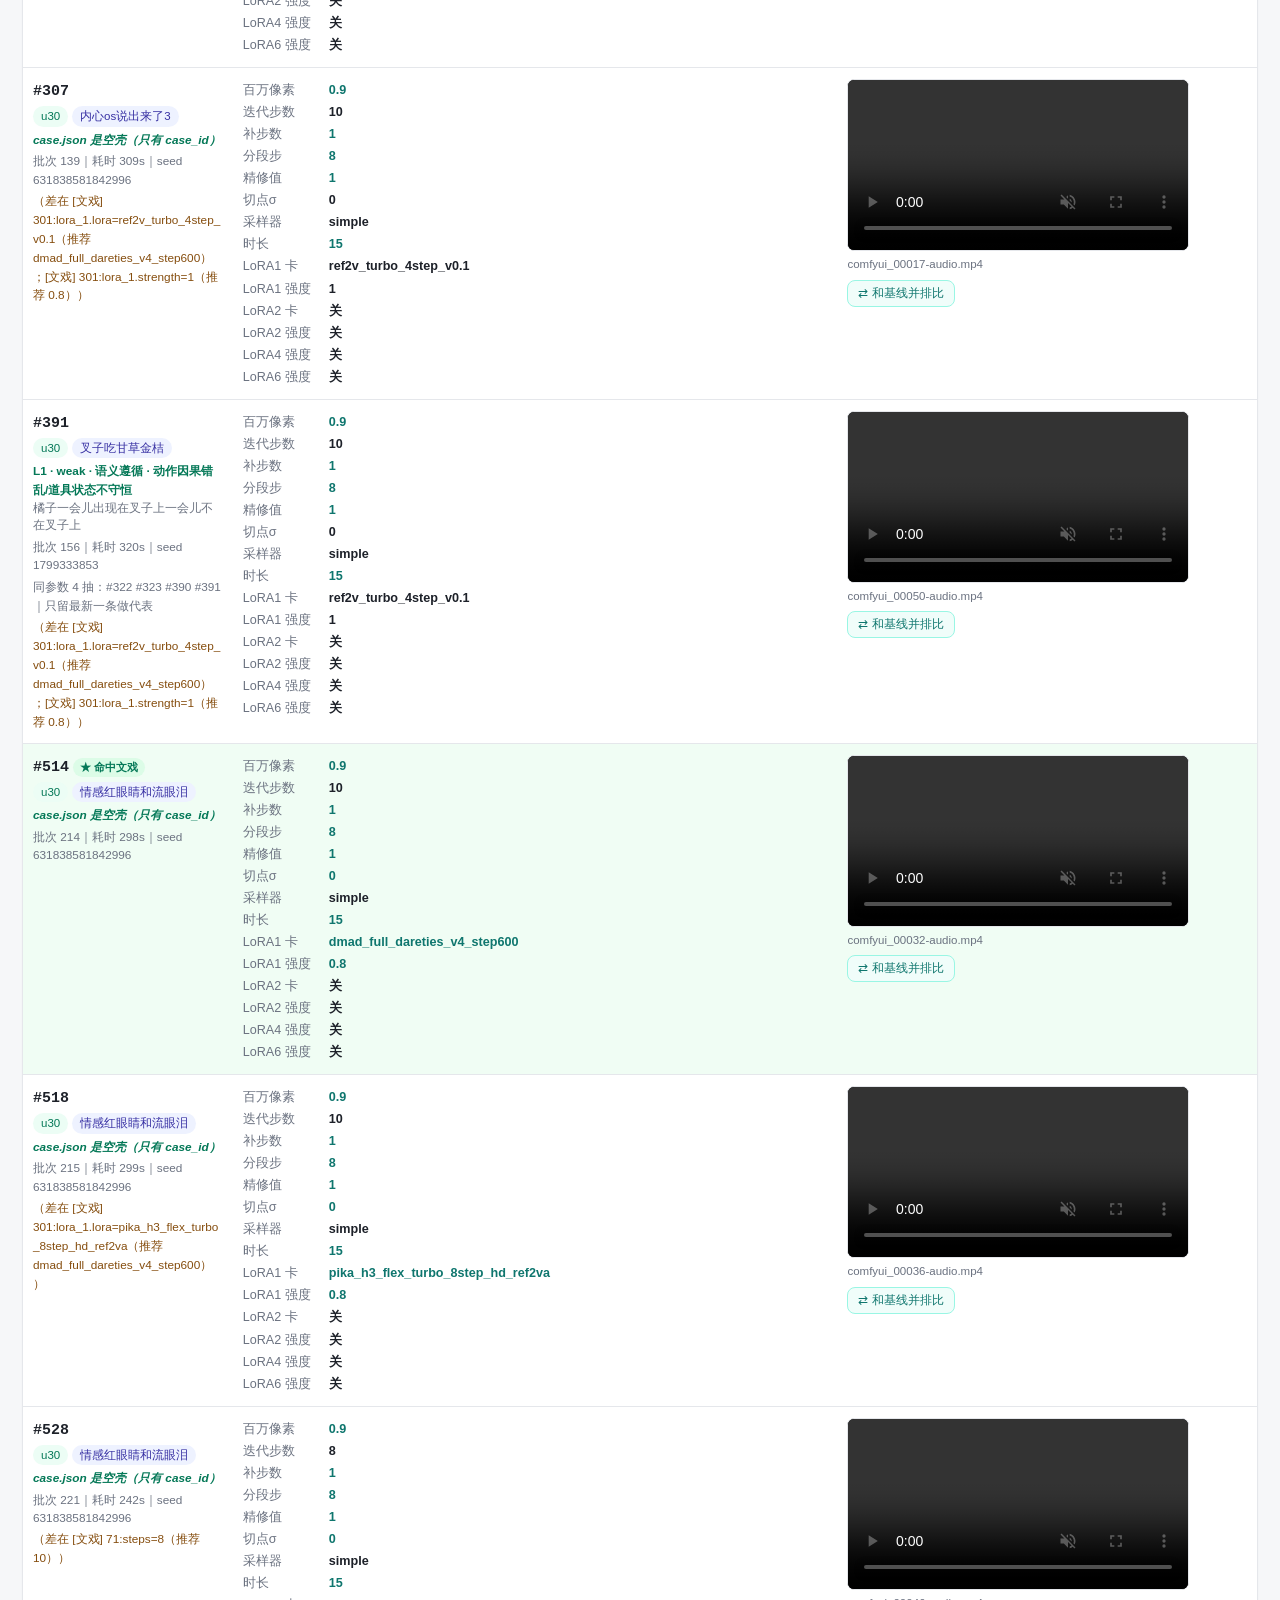
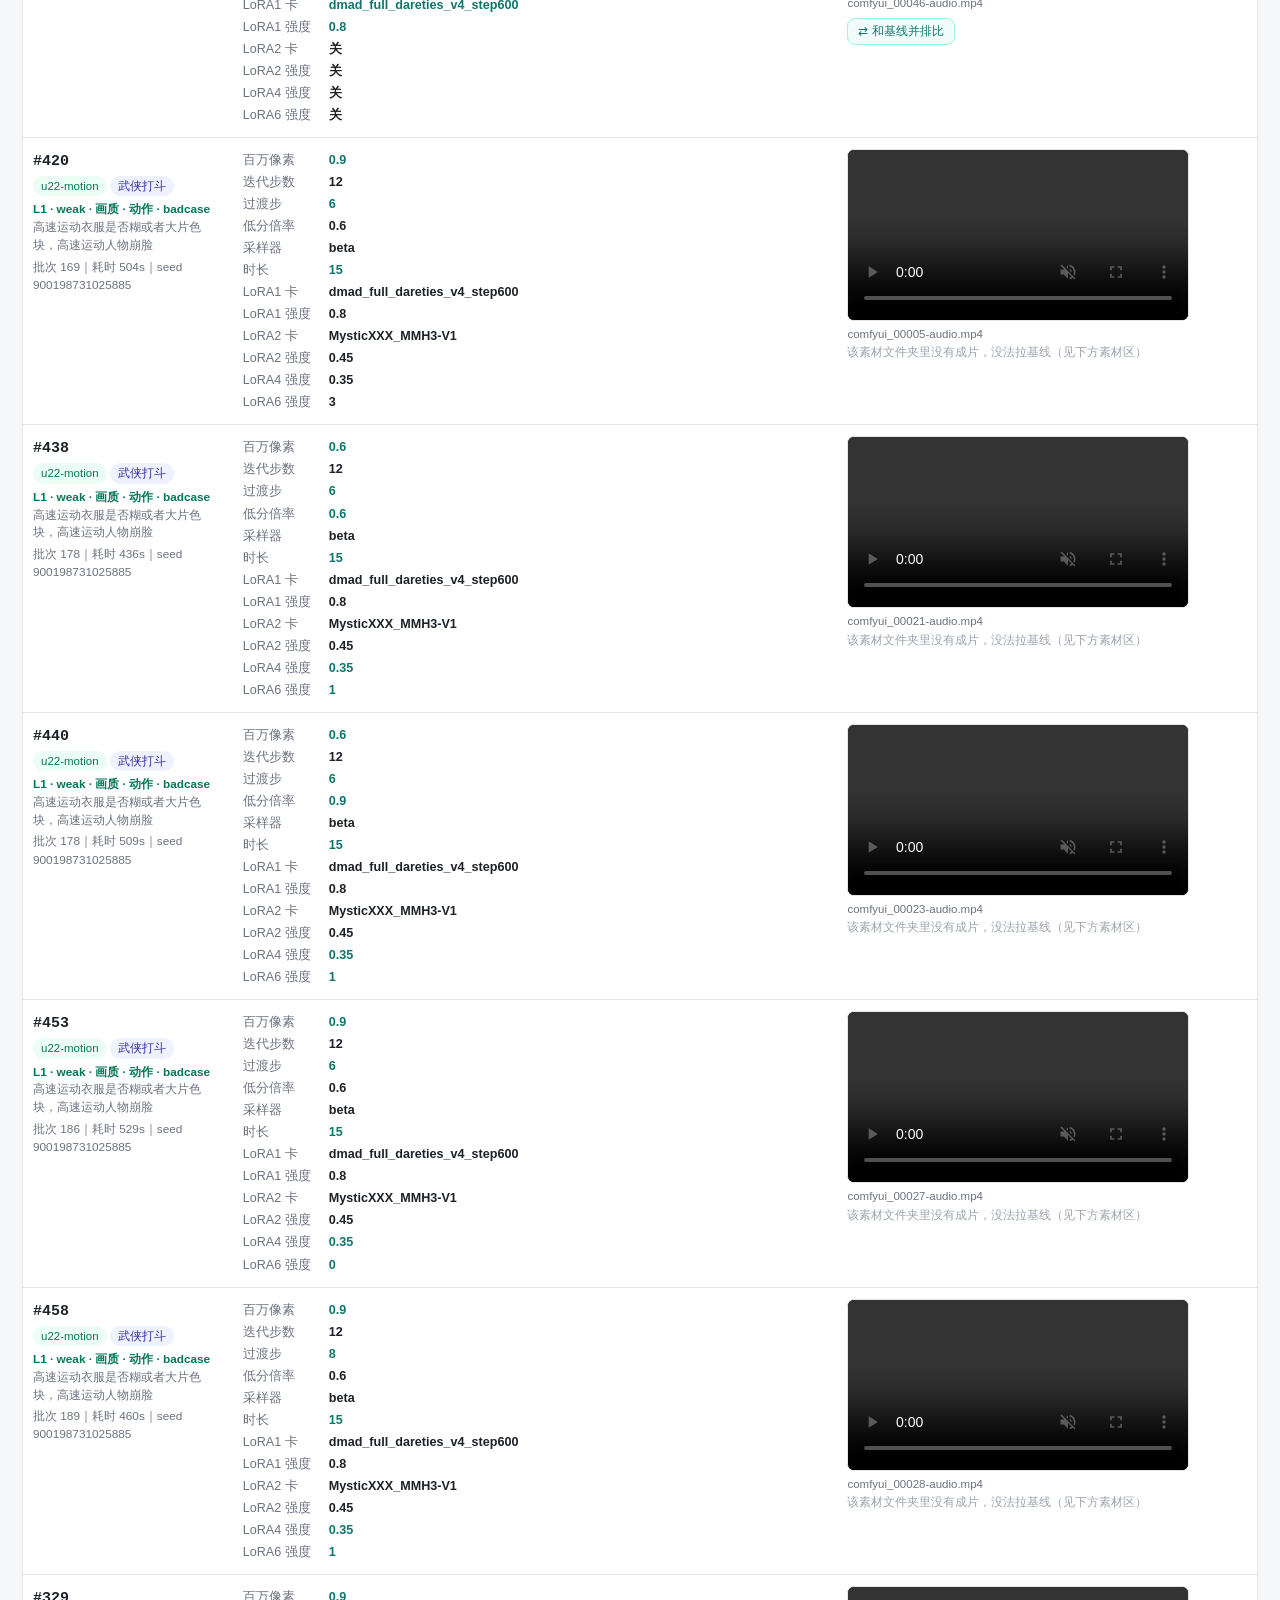
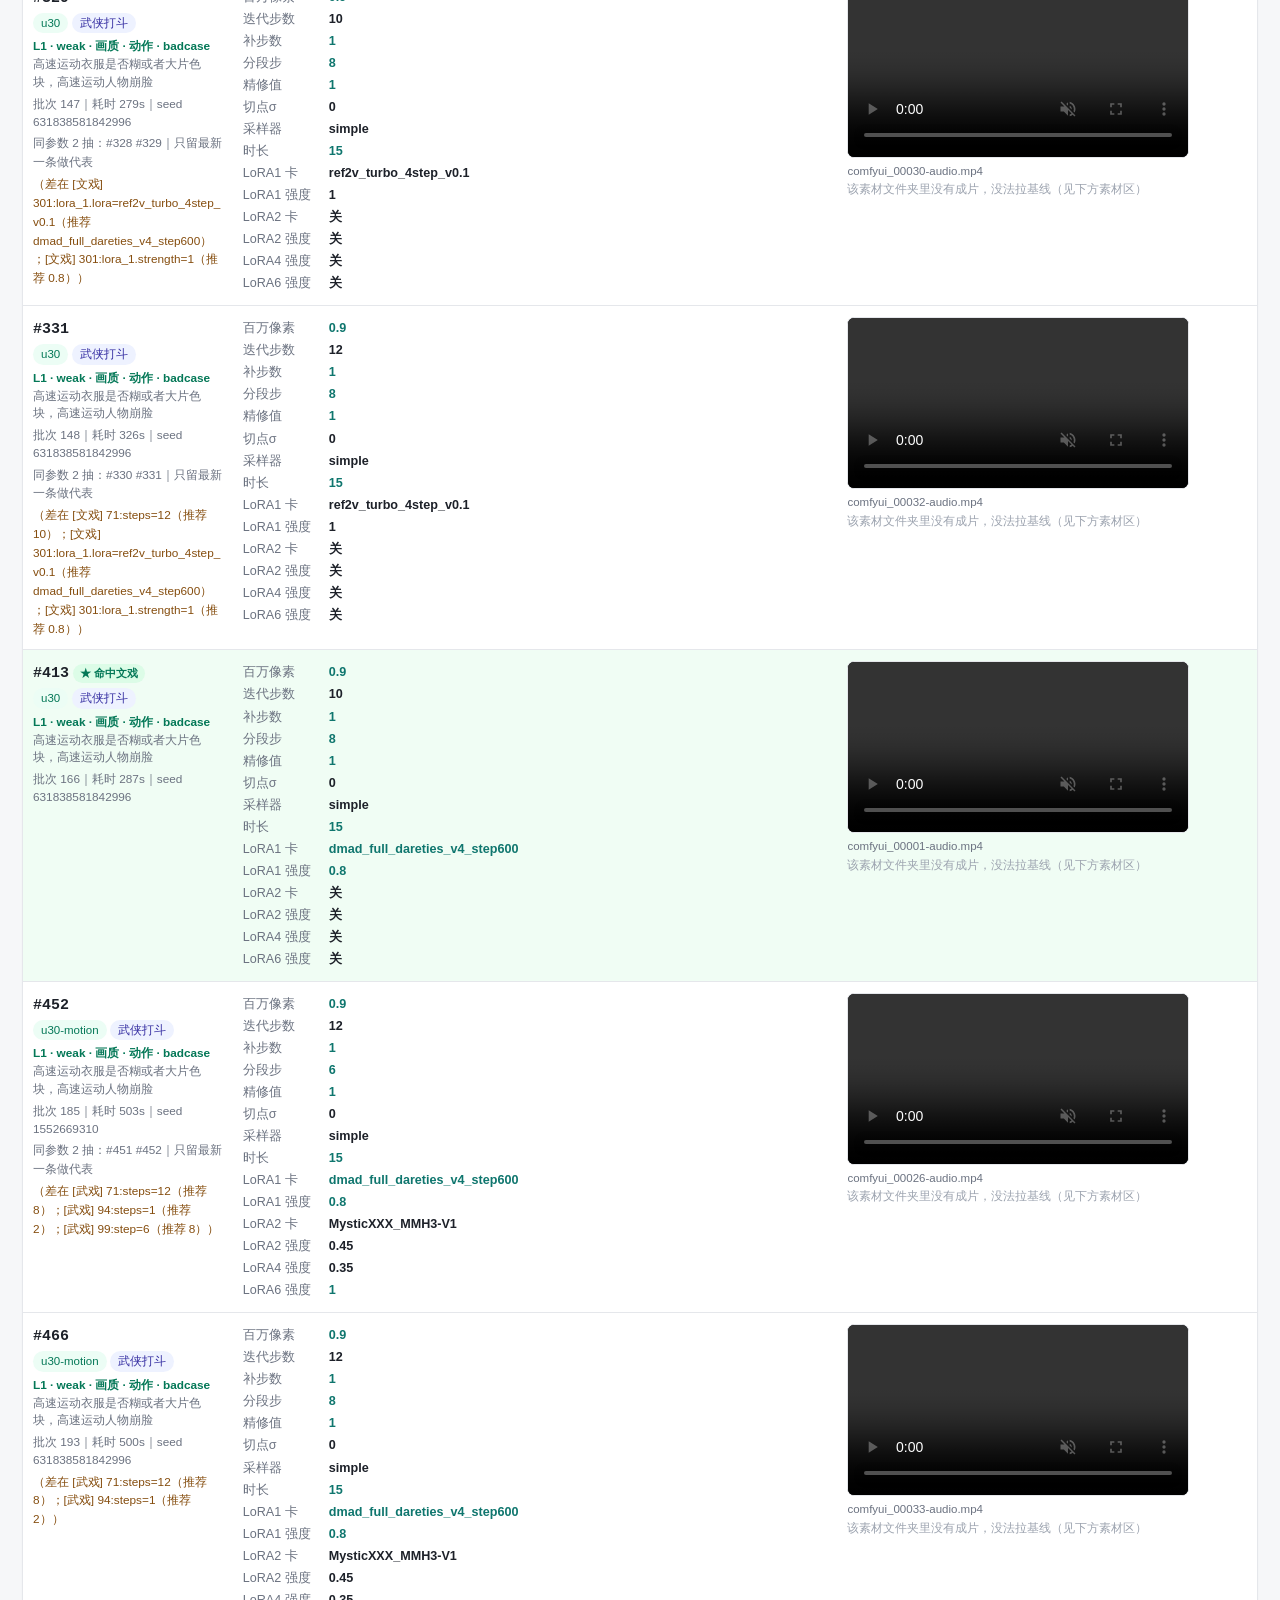
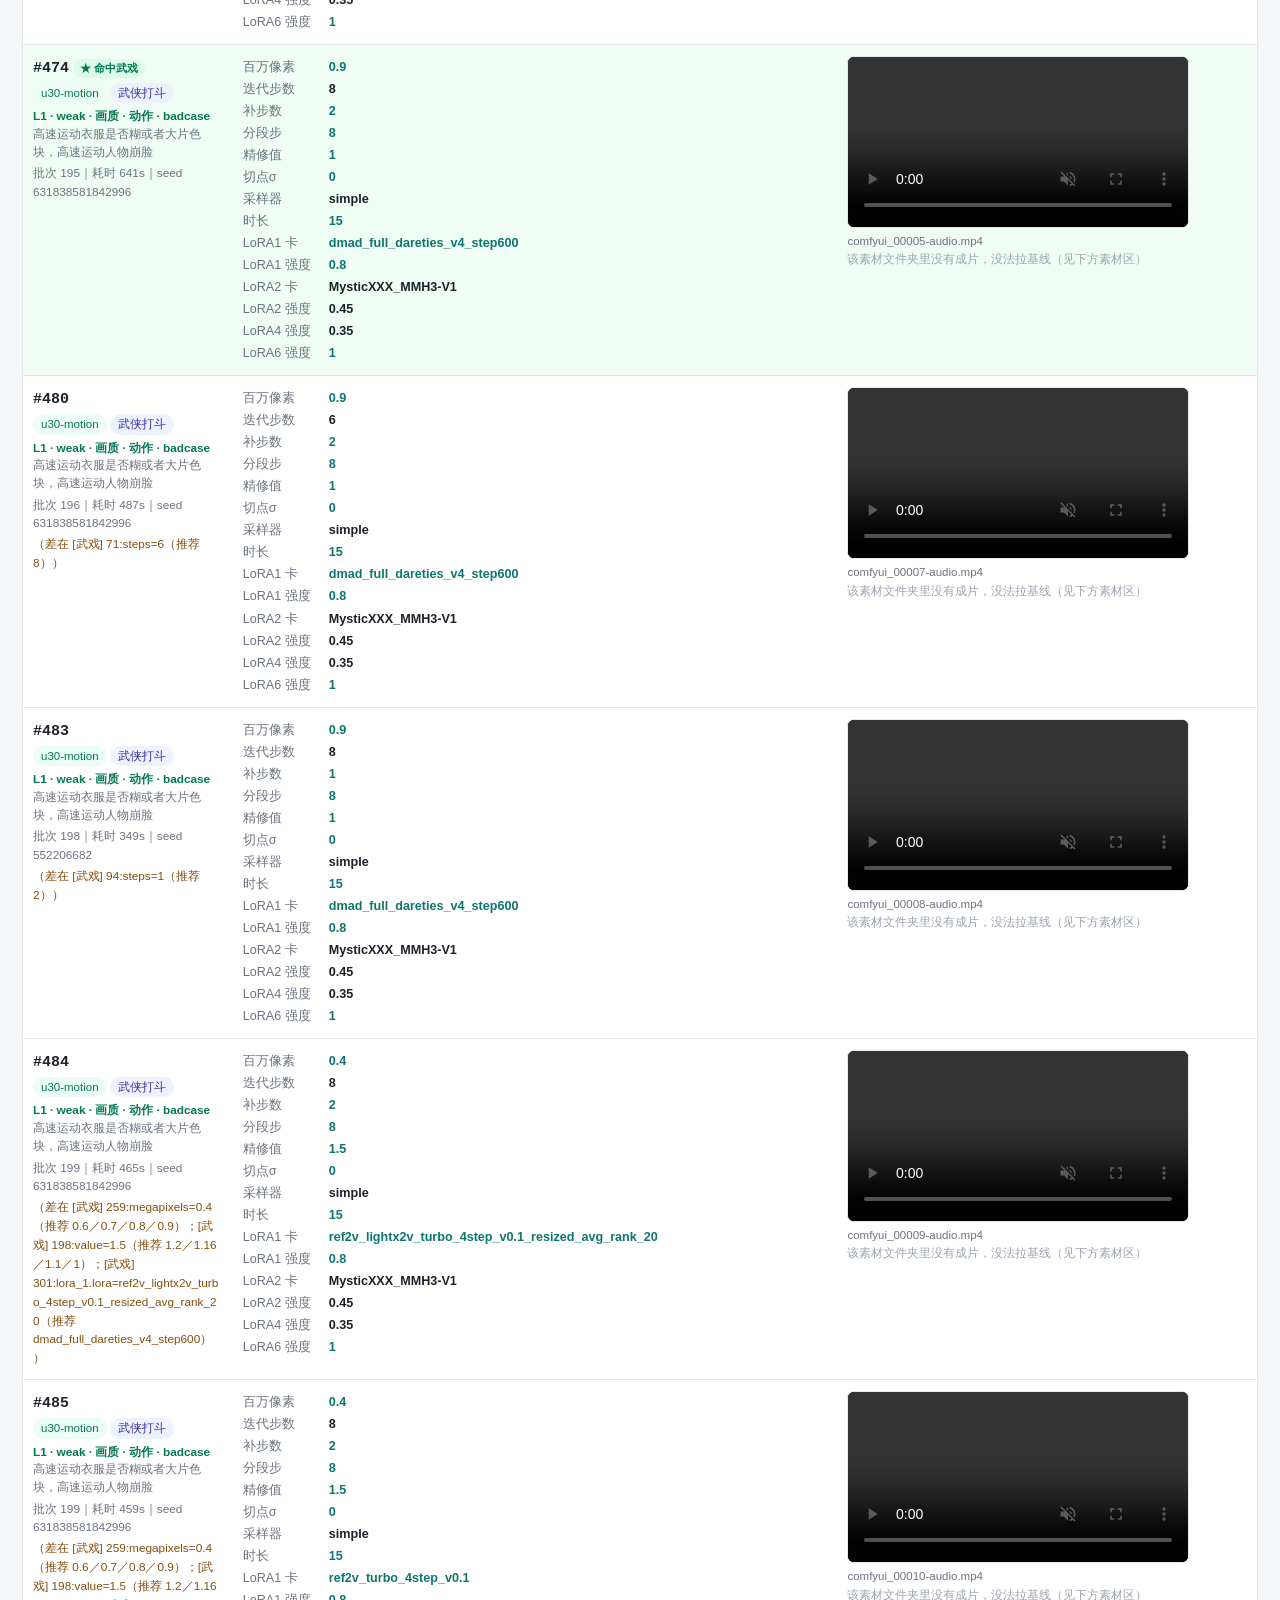
==== commit a66a352d: "报告更新：武戏工作流选型-418-467-pub" ====
--- a/5f6bab80aba4676a98b3/index.html
+++ b/5f6bab80aba4676a98b3/index.html
@@ -123,7 +123,7 @@
 .modal .x{position:absolute;top:16px;right:22px;font-size:30px;color:#fff;cursor:pointer;line-height:1}
 footer{color:var(--sub);font-size:12px;margin-top:26px;line-height:1.8}
 </style></head><body><div class=wrap>
-<h1>武戏 / 文戏 出片选型 · u30 系全量对照</h1><div class=meta>用例 418-512 ＋ u30,u30-motion 全量｜入选 119 条（去重前 164 条）（status=success）｜漫剧打斗×23　武侠打斗×19　老婆你听我解释花字-压缩×19　内心os说出来了×6　还钱6s×5　burger×4　说话错乱×4　霓虹雷霆打斗×4　人物中近远景×3　内心os说出来了1×3　情感红眼睛和流眼泪×3　12步的花字×2　perfume×2　人物近景卧室暖光×2　内心os说出来了2×2　内心os说出来了3×2　白桃汽水×2　皮肤质感×2　董事长喝水×2　叉子吃甘草金桔×1　生胶刷×1　皮肤质感-港风×1　皮肤质感-记录写实×1　药篮压车×1　虾皮广告小字×1　负面约束无纺布无痕×1　走进桌子1×1　走进桌子2×1　还钱×1｜u22×1　u22-motion×19　u30×75　u30-motion×24｜提交日期 2026-11-02/2026-11-05/2026-11-06/2026-11-07/2026-11-09/2026-11-10/2026-11-11/2026-11-13</div>
+<h1>武戏 / 文戏 出片选型 · u30 系全量对照</h1><div class=meta>用例 418-512 ＋ u30,u30-motion 全量｜入选 125 条（去重前 170 条）（status=success）｜漫剧打斗×23　武侠打斗×19　老婆你听我解释花字-压缩×19　皮肤质感×8　内心os说出来了×6　还钱6s×5　burger×4　说话错乱×4　霓虹雷霆打斗×4　人物中近远景×3　内心os说出来了1×3　情感红眼睛和流眼泪×3　12步的花字×2　perfume×2　人物近景卧室暖光×2　内心os说出来了2×2　内心os说出来了3×2　白桃汽水×2　董事长喝水×2　叉子吃甘草金桔×1　生胶刷×1　皮肤质感-港风×1　皮肤质感-记录写实×1　药篮压车×1　虾皮广告小字×1　负面约束无纺布无痕×1　走进桌子1×1　走进桌子2×1　还钱×1｜u22×1　u22-motion×19　u30×81　u30-motion×24｜提交日期 2026-11-02/2026-11-05/2026-11-06/2026-11-07/2026-11-09/2026-11-10/2026-11-11/2026-11-13</div>
 <div class="card concl"><h2>结论（人工判定）</h2>
 <pre>武戏配置 工作流 u30-motion 推荐：
 备注：武戏的 mg 和放大倍数到 720p，对应值 mg，分辨率越高，道具物理状态和一致性好一点，其他差不多，但是时间加长了很多。默认用0.7
@@ -143,6 +143,7 @@
 文戏配置 工作流 u30 推荐：
 备注：71:steps = 8和10步差异不大，10效果稍微好。
 u30 在物理状态/负面约束/一致性上表现整体稍强，u22 画面细节更好，u30 偏糊、中远景人脸讲话细节差。
+去油腻微表情看素材：皮肤质感
 71:steps = 10
 259:aspect_ratio  9:16 (Portrait Widescreen)
 259:megapixels    0.9
@@ -154,12 +155,12 @@
 301:lora_1.lora   minimax/minimax_h3_dmad_full_dareties_v4_step600_comfy_fro.safetensors
 301:lora_1.strength  0.8
 </pre>
-<div class=hitline>★ 逐键全等命中（只判参数，画面要自己看；可用上方「命中推荐」筛选）｜武戏 7 条：#474 #475 #506 #507 #509 #511 #512　文戏 8 条：#413 #470 #513 #514 #515 #520 #521 #524</div>
+<div class=hitline>★ 逐键全等命中（只判参数，画面要自己看；可用上方「命中推荐」筛选）｜武戏 7 条：#474 #475 #506 #507 #509 #511 #512　文戏 11 条：#413 #470 #513 #514 #515 #520 #521 #524 #534 #535 #536</div>
 </div>
 <div class=jump><a href=#assets>↓ 素材基础信息（各素材文件夹的 case.json）</a></div>
-<div class=filters><div class=msel id="ms-d0"><button onclick="togglePanel('d0')">素材（29）&#9662;</button><div class=panel><label><input type=checkbox data-dim="d0" value="d0v0" onchange="applyFilters()">12步的花字</label><label><input type=checkbox data-dim="d0" value="d0v1" onchange="applyFilters()">burger</label><label><input type=checkbox data-dim="d0" value="d0v2" onchange="applyFilters()">perfume</label><label><input type=checkbox data-dim="d0" value="d0v3" onchange="applyFilters()">人物中近远景</label><label><input type=checkbox data-dim="d0" value="d0v4" onchange="applyFilters()">人物近景卧室暖光</label><label><input type=checkbox data-dim="d0" value="d0v5" onchange="applyFilters()">内心os说出来了</label><label><input type=checkbox data-dim="d0" value="d0v6" onchange="applyFilters()">内心os说出来了1</label><label><input type=checkbox data-dim="d0" value="d0v7" onchange="applyFilters()">内心os说出来了2</label><label><input type=checkbox data-dim="d0" value="d0v8" onchange="applyFilters()">内心os说出来了3</label><label><input type=checkbox data-dim="d0" value="d0v9" onchange="applyFilters()">叉子吃甘草金桔</label><label><input type=checkbox data-dim="d0" value="d0v10" onchange="applyFilters()">情感红眼睛和流眼泪</label><label><input type=checkbox data-dim="d0" value="d0v11" onchange="applyFilters()">武侠打斗</label><label><input type=checkbox data-dim="d0" value="d0v12" onchange="applyFilters()">漫剧打斗</label><label><input type=checkbox data-dim="d0" value="d0v13" onchange="applyFilters()">生胶刷</label><label><input type=checkbox data-dim="d0" value="d0v14" onchange="applyFilters()">白桃汽水</label><label><input type=checkbox data-dim="d0" value="d0v15" onchange="applyFilters()">皮肤质感</label><label><input type=checkbox data-dim="d0" value="d0v16" onchange="applyFilters()">皮肤质感-港风</label><label><input type=checkbox data-dim="d0" value="d0v17" onchange="applyFilters()">皮肤质感-记录写实</label><label><input type=checkbox data-dim="d0" value="d0v18" onchange="applyFilters()">老婆你听我解释花字-压缩</label><label><input type=checkbox data-dim="d0" value="d0v19" onchange="applyFilters()">药篮压车</label><label><input type=checkbox data-dim="d0" value="d0v20" onchange="applyFilters()">董事长喝水</label><label><input type=checkbox data-dim="d0" value="d0v21" onchange="applyFilters()">虾皮广告小字</label><label><input type=checkbox data-dim="d0" value="d0v22" onchange="applyFilters()">说话错乱</label><label><input type=checkbox data-dim="d0" value="d0v23" onchange="applyFilters()">负面约束无纺布无痕</label><label><input type=checkbox data-dim="d0" value="d0v24" onchange="applyFilters()">走进桌子1</label><label><input type=checkbox data-dim="d0" value="d0v25" onchange="applyFilters()">走进桌子2</label><label><input type=checkbox data-dim="d0" value="d0v26" onchange="applyFilters()">还钱</label><label><input type=checkbox data-dim="d0" value="d0v27" onchange="applyFilters()">还钱6s</label><label><input type=checkbox data-dim="d0" value="d0v28" onchange="applyFilters()">霓虹雷霆打斗</label></div></div><div class=msel id="ms-d1"><button onclick="togglePanel('d1')">工作流（4）&#9662;</button><div class=panel><label><input type=checkbox data-dim="d1" value="d1v0" onchange="applyFilters()">u22</label><label><input type=checkbox data-dim="d1" value="d1v1" onchange="applyFilters()">u22-motion</label><label><input type=checkbox data-dim="d1" value="d1v2" onchange="applyFilters()">u30</label><label><input type=checkbox data-dim="d1" value="d1v3" onchange="applyFilters()">u30-motion</label></div></div><div class=msel id="ms-d2"><button onclick="togglePanel('d2')">命中推荐（4）&#9662;</button><div class=panel><label><input type=checkbox data-dim="d2" value="d2v0" onchange="applyFilters()">★ 武戏</label><label><input type=checkbox data-dim="d2" value="d2v1" onchange="applyFilters()">★ 文戏</label><label><input type=checkbox data-dim="d2" value="d2v2" onchange="applyFilters()">未命中</label><label><input type=checkbox data-dim="d2" value="d2v3" onchange="applyFilters()">不适用（对照卡）</label></div></div><div class=msel id="ms-d3"><button onclick="togglePanel('d3')">基线对比（2）&#9662;</button><div class=panel><label><input type=checkbox data-dim="d3" value="d3v0" onchange="applyFilters()">有基线</label><label><input type=checkbox data-dim="d3" value="d3v1" onchange="applyFilters()">无</label></div></div><div class=msel id="ms-d4"><button onclick="togglePanel('d4')">百万像素（4）&#9662;</button><div class=panel><label><input type=checkbox data-dim="d4" value="d4v0" onchange="applyFilters()">0.4</label><label><input type=checkbox data-dim="d4" value="d4v1" onchange="applyFilters()">0.6</label><label><input type=checkbox data-dim="d4" value="d4v2" onchange="applyFilters()">0.7</label><label><input type=checkbox data-dim="d4" value="d4v3" onchange="applyFilters()">0.9</label></div></div><div class=msel id="ms-d5"><button onclick="togglePanel('d5')">迭代步数（5）&#9662;</button><div class=panel><label><input type=checkbox data-dim="d5" value="d5v0" onchange="applyFilters()">4</label><label><input type=checkbox data-dim="d5" value="d5v1" onchange="applyFilters()">6</label><label><input type=checkbox data-dim="d5" value="d5v2" onchange="applyFilters()">8</label><label><input type=checkbox data-dim="d5" value="d5v3" onchange="applyFilters()">10</label><label><input type=checkbox data-dim="d5" value="d5v4" onchange="applyFilters()">12</label></div></div><div class=msel id="ms-d6"><button onclick="togglePanel('d6')">补步数（2）&#9662;</button><div class=panel><label><input type=checkbox data-dim="d6" value="d6v0" onchange="applyFilters()">1</label><label><input type=checkbox data-dim="d6" value="d6v1" onchange="applyFilters()">2</label></div></div><div class=msel id="ms-d7"><button onclick="togglePanel('d7')">分段步（8）&#9662;</button><div class=panel><label><input type=checkbox data-dim="d7" value="d7v0" onchange="applyFilters()">2</label><label><input type=checkbox data-dim="d7" value="d7v1" onchange="applyFilters()">4</label><label><input type=checkbox data-dim="d7" value="d7v2" onchange="applyFilters()">6</label><label><input type=checkbox data-dim="d7" value="d7v3" onchange="applyFilters()">8</label><label><input type=checkbox data-dim="d7" value="d7v4" onchange="applyFilters()">10</label><label><input type=checkbox data-dim="d7" value="d7v5" onchange="applyFilters()">12</label><label><input type=checkbox data-dim="d7" value="d7v6" onchange="applyFilters()">14</label><label><input type=checkbox data-dim="d7" value="d7v7" onchange="applyFilters()">16</label></div></div><div class=msel id="ms-d8"><button onclick="togglePanel('d8')">精修值（4）&#9662;</button><div class=panel><label><input type=checkbox data-dim="d8" value="d8v0" onchange="applyFilters()">1</label><label><input type=checkbox data-dim="d8" value="d8v1" onchange="applyFilters()">1.16</label><label><input type=checkbox data-dim="d8" value="d8v2" onchange="applyFilters()">1.2</label><label><input type=checkbox data-dim="d8" value="d8v3" onchange="applyFilters()">1.5</label></div></div><div class=msel id="ms-d9"><button onclick="togglePanel('d9')">切点σ（2）&#9662;</button><div class=panel><label><input type=checkbox data-dim="d9" value="d9v0" onchange="applyFilters()">0</label><label><input type=checkbox data-dim="d9" value="d9v1" onchange="applyFilters()">2</label></div></div><div class=msel id="ms-d10"><button onclick="togglePanel('d10')">过渡步（2）&#9662;</button><div class=panel><label><input type=checkbox data-dim="d10" value="d10v0" onchange="applyFilters()">6</label><label><input type=checkbox data-dim="d10" value="d10v1" onchange="applyFilters()">8</label></div></div><div class=msel id="ms-d11"><button onclick="togglePanel('d11')">低分倍率（2）&#9662;</button><div class=panel><label><input type=checkbox data-dim="d11" value="d11v0" onchange="applyFilters()">0.6</label><label><input type=checkbox data-dim="d11" value="d11v1" onchange="applyFilters()">0.9</label></div></div><div class=msel id="ms-d12"><button onclick="togglePanel('d12')">采样器（2）&#9662;</button><div class=panel><label><input type=checkbox data-dim="d12" value="d12v0" onchange="applyFilters()">beta</label><label><input type=checkbox data-dim="d12" value="d12v1" onchange="applyFilters()">simple</label></div></div><div class=msel id="ms-d13"><button onclick="togglePanel('d13')">时长（2）&#9662;</button><div class=panel><label><input type=checkbox data-dim="d13" value="d13v0" onchange="applyFilters()">6</label><label><input type=checkbox data-dim="d13" value="d13v1" onchange="applyFilters()">15</label></div></div><div class=msel id="ms-d14"><button onclick="togglePanel('d14')">LoRA1 卡（6）&#9662;</button><div class=panel><label><input type=checkbox data-dim="d14" value="d14v0" onchange="applyFilters()">PDMD_DMAD_4step_r256_add_fro1_turbo_lora</label><label><input type=checkbox data-dim="d14" value="d14v1" onchange="applyFilters()">dmad_full_dareties_v4_step600</label><label><input type=checkbox data-dim="d14" value="d14v2" onchange="applyFilters()">ref2v_lightx2v_turbo_4step_v0.1_resized_avg_rank_20</label><label><input type=checkbox data-dim="d14" value="d14v3" onchange="applyFilters()">ref2v_turbo_4step_v0.1</label><label><input type=checkbox data-dim="d14" value="d14v4" onchange="applyFilters()">ref2v_turbo_8step_v1.0_768p</label><label><input type=checkbox data-dim="d14" value="d14v5" onchange="applyFilters()">pika_h3_flex_turbo_8step_hd_ref2va</label></div></div><div class=msel id="ms-d15"><button onclick="togglePanel('d15')">LoRA1 强度（2）&#9662;</button><div class=panel><label><input type=checkbox data-dim="d15" value="d15v0" onchange="applyFilters()">0.8</label><label><input type=checkbox data-dim="d15" value="d15v1" onchange="applyFilters()">1</label></div></div><div class=msel id="ms-d16"><button onclick="togglePanel('d16')">LoRA4 强度（3）&#9662;</button><div class=panel><label><input type=checkbox data-dim="d16" value="d16v0" onchange="applyFilters()">0.35</label><label><input type=checkbox data-dim="d16" value="d16v1" onchange="applyFilters()">0.5</label><label><input type=checkbox data-dim="d16" value="d16v2" onchange="applyFilters()">关</label></div></div><div class=msel id="ms-d17"><button onclick="togglePanel('d17')">LoRA6 强度（5）&#9662;</button><div class=panel><label><input type=checkbox data-dim="d17" value="d17v0" onchange="applyFilters()">0</label><label><input type=checkbox data-dim="d17" value="d17v1" onchange="applyFilters()">1</label><label><input type=checkbox data-dim="d17" value="d17v2" onchange="applyFilters()">2</label><label><input type=checkbox data-dim="d17" value="d17v3" onchange="applyFilters()">3</label><label><input type=checkbox data-dim="d17" value="d17v4" onchange="applyFilters()">关</label></div></div><button class=ghost onclick=resetFilters()>清空筛选</button><span id=count></span></div><details class=hint><summary>为什么这些参数没进筛选（12 个）</summary>图最长边、CLIP 模型、CFG、LoRA2 卡、LoRA2 强度、LoRA3 卡、LoRA3 强度、LoRA4 卡、LoRA5 卡、LoRA5 强度、LoRA6 卡、分段步·100节点——同一张卡里取值没变过：跨卡不同是工作流模板自带，或另一张卡根本没这个节点，不是本批变量。悬停参数列仍能看到全部。</details>
+<div class=filters><div class=msel id="ms-d0"><button onclick="togglePanel('d0')">素材（29）&#9662;</button><div class=panel><label><input type=checkbox data-dim="d0" value="d0v0" onchange="applyFilters()">12步的花字</label><label><input type=checkbox data-dim="d0" value="d0v1" onchange="applyFilters()">burger</label><label><input type=checkbox data-dim="d0" value="d0v2" onchange="applyFilters()">perfume</label><label><input type=checkbox data-dim="d0" value="d0v3" onchange="applyFilters()">人物中近远景</label><label><input type=checkbox data-dim="d0" value="d0v4" onchange="applyFilters()">人物近景卧室暖光</label><label><input type=checkbox data-dim="d0" value="d0v5" onchange="applyFilters()">内心os说出来了</label><label><input type=checkbox data-dim="d0" value="d0v6" onchange="applyFilters()">内心os说出来了1</label><label><input type=checkbox data-dim="d0" value="d0v7" onchange="applyFilters()">内心os说出来了2</label><label><input type=checkbox data-dim="d0" value="d0v8" onchange="applyFilters()">内心os说出来了3</label><label><input type=checkbox data-dim="d0" value="d0v9" onchange="applyFilters()">叉子吃甘草金桔</label><label><input type=checkbox data-dim="d0" value="d0v10" onchange="applyFilters()">情感红眼睛和流眼泪</label><label><input type=checkbox data-dim="d0" value="d0v11" onchange="applyFilters()">武侠打斗</label><label><input type=checkbox data-dim="d0" value="d0v12" onchange="applyFilters()">漫剧打斗</label><label><input type=checkbox data-dim="d0" value="d0v13" onchange="applyFilters()">生胶刷</label><label><input type=checkbox data-dim="d0" value="d0v14" onchange="applyFilters()">白桃汽水</label><label><input type=checkbox data-dim="d0" value="d0v15" onchange="applyFilters()">皮肤质感</label><label><input type=checkbox data-dim="d0" value="d0v16" onchange="applyFilters()">皮肤质感-港风</label><label><input type=checkbox data-dim="d0" value="d0v17" onchange="applyFilters()">皮肤质感-记录写实</label><label><input type=checkbox data-dim="d0" value="d0v18" onchange="applyFilters()">老婆你听我解释花字-压缩</label><label><input type=checkbox data-dim="d0" value="d0v19" onchange="applyFilters()">药篮压车</label><label><input type=checkbox data-dim="d0" value="d0v20" onchange="applyFilters()">董事长喝水</label><label><input type=checkbox data-dim="d0" value="d0v21" onchange="applyFilters()">虾皮广告小字</label><label><input type=checkbox data-dim="d0" value="d0v22" onchange="applyFilters()">说话错乱</label><label><input type=checkbox data-dim="d0" value="d0v23" onchange="applyFilters()">负面约束无纺布无痕</label><label><input type=checkbox data-dim="d0" value="d0v24" onchange="applyFilters()">走进桌子1</label><label><input type=checkbox data-dim="d0" value="d0v25" onchange="applyFilters()">走进桌子2</label><label><input type=checkbox data-dim="d0" value="d0v26" onchange="applyFilters()">还钱</label><label><input type=checkbox data-dim="d0" value="d0v27" onchange="applyFilters()">还钱6s</label><label><input type=checkbox data-dim="d0" value="d0v28" onchange="applyFilters()">霓虹雷霆打斗</label></div></div><div class=msel id="ms-d1"><button onclick="togglePanel('d1')">工作流（4）&#9662;</button><div class=panel><label><input type=checkbox data-dim="d1" value="d1v0" onchange="applyFilters()">u22</label><label><input type=checkbox data-dim="d1" value="d1v1" onchange="applyFilters()">u22-motion</label><label><input type=checkbox data-dim="d1" value="d1v2" onchange="applyFilters()">u30</label><label><input type=checkbox data-dim="d1" value="d1v3" onchange="applyFilters()">u30-motion</label></div></div><div class=msel id="ms-d2"><button onclick="togglePanel('d2')">命中推荐（4）&#9662;</button><div class=panel><label><input type=checkbox data-dim="d2" value="d2v0" onchange="applyFilters()">★ 武戏</label><label><input type=checkbox data-dim="d2" value="d2v1" onchange="applyFilters()">★ 文戏</label><label><input type=checkbox data-dim="d2" value="d2v2" onchange="applyFilters()">未命中</label><label><input type=checkbox data-dim="d2" value="d2v3" onchange="applyFilters()">不适用（对照卡）</label></div></div><div class=msel id="ms-d3"><button onclick="togglePanel('d3')">基线对比（2）&#9662;</button><div class=panel><label><input type=checkbox data-dim="d3" value="d3v0" onchange="applyFilters()">有基线</label><label><input type=checkbox data-dim="d3" value="d3v1" onchange="applyFilters()">无</label></div></div><div class=msel id="ms-d4"><button onclick="togglePanel('d4')">百万像素（4）&#9662;</button><div class=panel><label><input type=checkbox data-dim="d4" value="d4v0" onchange="applyFilters()">0.4</label><label><input type=checkbox data-dim="d4" value="d4v1" onchange="applyFilters()">0.6</label><label><input type=checkbox data-dim="d4" value="d4v2" onchange="applyFilters()">0.7</label><label><input type=checkbox data-dim="d4" value="d4v3" onchange="applyFilters()">0.9</label></div></div><div class=msel id="ms-d5"><button onclick="togglePanel('d5')">迭代步数（5）&#9662;</button><div class=panel><label><input type=checkbox data-dim="d5" value="d5v0" onchange="applyFilters()">4</label><label><input type=checkbox data-dim="d5" value="d5v1" onchange="applyFilters()">6</label><label><input type=checkbox data-dim="d5" value="d5v2" onchange="applyFilters()">8</label><label><input type=checkbox data-dim="d5" value="d5v3" onchange="applyFilters()">10</label><label><input type=checkbox data-dim="d5" value="d5v4" onchange="applyFilters()">12</label></div></div><div class=msel id="ms-d6"><button onclick="togglePanel('d6')">补步数（2）&#9662;</button><div class=panel><label><input type=checkbox data-dim="d6" value="d6v0" onchange="applyFilters()">1</label><label><input type=checkbox data-dim="d6" value="d6v1" onchange="applyFilters()">2</label></div></div><div class=msel id="ms-d7"><button onclick="togglePanel('d7')">分段步（8）&#9662;</button><div class=panel><label><input type=checkbox data-dim="d7" value="d7v0" onchange="applyFilters()">2</label><label><input type=checkbox data-dim="d7" value="d7v1" onchange="applyFilters()">4</label><label><input type=checkbox data-dim="d7" value="d7v2" onchange="applyFilters()">6</label><label><input type=checkbox data-dim="d7" value="d7v3" onchange="applyFilters()">8</label><label><input type=checkbox data-dim="d7" value="d7v4" onchange="applyFilters()">10</label><label><input type=checkbox data-dim="d7" value="d7v5" onchange="applyFilters()">12</label><label><input type=checkbox data-dim="d7" value="d7v6" onchange="applyFilters()">14</label><label><input type=checkbox data-dim="d7" value="d7v7" onchange="applyFilters()">16</label></div></div><div class=msel id="ms-d8"><button onclick="togglePanel('d8')">精修值（4）&#9662;</button><div class=panel><label><input type=checkbox data-dim="d8" value="d8v0" onchange="applyFilters()">1</label><label><input type=checkbox data-dim="d8" value="d8v1" onchange="applyFilters()">1.16</label><label><input type=checkbox data-dim="d8" value="d8v2" onchange="applyFilters()">1.2</label><label><input type=checkbox data-dim="d8" value="d8v3" onchange="applyFilters()">1.5</label></div></div><div class=msel id="ms-d9"><button onclick="togglePanel('d9')">切点σ（2）&#9662;</button><div class=panel><label><input type=checkbox data-dim="d9" value="d9v0" onchange="applyFilters()">0</label><label><input type=checkbox data-dim="d9" value="d9v1" onchange="applyFilters()">2</label></div></div><div class=msel id="ms-d10"><button onclick="togglePanel('d10')">过渡步（2）&#9662;</button><div class=panel><label><input type=checkbox data-dim="d10" value="d10v0" onchange="applyFilters()">6</label><label><input type=checkbox data-dim="d10" value="d10v1" onchange="applyFilters()">8</label></div></div><div class=msel id="ms-d11"><button onclick="togglePanel('d11')">低分倍率（2）&#9662;</button><div class=panel><label><input type=checkbox data-dim="d11" value="d11v0" onchange="applyFilters()">0.6</label><label><input type=checkbox data-dim="d11" value="d11v1" onchange="applyFilters()">0.9</label></div></div><div class=msel id="ms-d12"><button onclick="togglePanel('d12')">采样器（2）&#9662;</button><div class=panel><label><input type=checkbox data-dim="d12" value="d12v0" onchange="applyFilters()">beta</label><label><input type=checkbox data-dim="d12" value="d12v1" onchange="applyFilters()">simple</label></div></div><div class=msel id="ms-d13"><button onclick="togglePanel('d13')">时长（2）&#9662;</button><div class=panel><label><input type=checkbox data-dim="d13" value="d13v0" onchange="applyFilters()">6</label><label><input type=checkbox data-dim="d13" value="d13v1" onchange="applyFilters()">15</label></div></div><div class=msel id="ms-d14"><button onclick="togglePanel('d14')">LoRA1 卡（8）&#9662;</button><div class=panel><label><input type=checkbox data-dim="d14" value="d14v0" onchange="applyFilters()">PDMD_DMAD_4step_r256_add_fro1_turbo_lora</label><label><input type=checkbox data-dim="d14" value="d14v1" onchange="applyFilters()">dmad_full_dareties_v4_step600</label><label><input type=checkbox data-dim="d14" value="d14v2" onchange="applyFilters()">fl2v_turbo_4step_v1.2_768p</label><label><input type=checkbox data-dim="d14" value="d14v3" onchange="applyFilters()">ref2v_lightx2v_turbo_4step_v0.1_resized_avg_rank_20</label><label><input type=checkbox data-dim="d14" value="d14v4" onchange="applyFilters()">ref2v_turbo_4step_v0.1</label><label><input type=checkbox data-dim="d14" value="d14v5" onchange="applyFilters()">ref2v_turbo_8step_v1.0_768p</label><label><input type=checkbox data-dim="d14" value="d14v6" onchange="applyFilters()">turbo_v4_step600_ema_pruned</label><label><input type=checkbox data-dim="d14" value="d14v7" onchange="applyFilters()">pika_h3_flex_turbo_8step_hd_ref2va</label></div></div><div class=msel id="ms-d15"><button onclick="togglePanel('d15')">LoRA1 强度（3）&#9662;</button><div class=panel><label><input type=checkbox data-dim="d15" value="d15v0" onchange="applyFilters()">0.75</label><label><input type=checkbox data-dim="d15" value="d15v1" onchange="applyFilters()">0.8</label><label><input type=checkbox data-dim="d15" value="d15v2" onchange="applyFilters()">1</label></div></div><div class=msel id="ms-d16"><button onclick="togglePanel('d16')">LoRA2 卡（4）&#9662;</button><div class=panel><label><input type=checkbox data-dim="d16" value="d16v0" onchange="applyFilters()">MMH3-RealismSlider-V1</label><label><input type=checkbox data-dim="d16" value="d16v1" onchange="applyFilters()">MysticXXX_MMH3-V1</label><label><input type=checkbox data-dim="d16" value="d16v2" onchange="applyFilters()">h3-realism-people-t2v-i2v-r2v-触发词r34l1sm</label><label><input type=checkbox data-dim="d16" value="d16v3" onchange="applyFilters()">关</label></div></div><div class=msel id="ms-d17"><button onclick="togglePanel('d17')">LoRA2 强度（4）&#9662;</button><div class=panel><label><input type=checkbox data-dim="d17" value="d17v0" onchange="applyFilters()">0.45</label><label><input type=checkbox data-dim="d17" value="d17v1" onchange="applyFilters()">0.5</label><label><input type=checkbox data-dim="d17" value="d17v2" onchange="applyFilters()">1</label><label><input type=checkbox data-dim="d17" value="d17v3" onchange="applyFilters()">关</label></div></div><div class=msel id="ms-d18"><button onclick="togglePanel('d18')">LoRA4 强度（3）&#9662;</button><div class=panel><label><input type=checkbox data-dim="d18" value="d18v0" onchange="applyFilters()">0.35</label><label><input type=checkbox data-dim="d18" value="d18v1" onchange="applyFilters()">0.5</label><label><input type=checkbox data-dim="d18" value="d18v2" onchange="applyFilters()">关</label></div></div><div class=msel id="ms-d19"><button onclick="togglePanel('d19')">LoRA6 强度（5）&#9662;</button><div class=panel><label><input type=checkbox data-dim="d19" value="d19v0" onchange="applyFilters()">0</label><label><input type=checkbox data-dim="d19" value="d19v1" onchange="applyFilters()">1</label><label><input type=checkbox data-dim="d19" value="d19v2" onchange="applyFilters()">2</label><label><input type=checkbox data-dim="d19" value="d19v3" onchange="applyFilters()">3</label><label><input type=checkbox data-dim="d19" value="d19v4" onchange="applyFilters()">关</label></div></div><button class=ghost onclick=resetFilters()>清空筛选</button><span id=count></span></div><details class=hint><summary>为什么这些参数没进筛选（10 个）</summary>图最长边、CLIP 模型、CFG、LoRA3 卡、LoRA3 强度、LoRA4 卡、LoRA5 卡、LoRA5 强度、LoRA6 卡、分段步·100节点——同一张卡里取值没变过：跨卡不同是工作流模板自带，或另一张卡根本没这个节点，不是本批变量。悬停参数列仍能看到全部。</details>
 <div class=card style=padding:0><table><colgroup><col class=c1><col class=c2><col class=c3></colgroup><thead><tr><th>用例 / 素材</th><th>参数（悬停看全量节点:参数）</th><th>成片（点开大图）</th></tr></thead><tbody id=rows>
-<tr class="hit" data-d0="d0v0" data-d1="d1v2" data-d12="d12v1" data-d13="d13v1" data-d14="d14v1" data-d15="d15v0" data-d16="d16v2" data-d17="d17v4" data-d2="d2v1" data-d3="d3v0" data-d4="d4v3" data-d5="d5v3" data-d6="d6v0" data-d7="d7v3" data-d8="d8v0" data-d9="d9v0"><td><span class=cid>#470</span> <span class=badge>★ 命中文戏</span><div><span class="tag wf">u30</span> <span class=tag>12步的花字</span></div><div class=acase><i>case.json 是空壳（只有 case_id）</i></div><div class=mut>批次 194｜耗时 293s｜seed 1928617902</div><div class=dup>同参数 3 抽：#468 #469 #470｜只留最新一条做代表</div></td><td><div class=pcell><div class="pline hot"><span class=pk>百万像素</span><b>0.9</b></div><div class="pline"><span class=pk>迭代步数</span><b>10</b></div><div class="pline hot"><span class=pk>补步数</span><b>1</b></div><div class="pline hot"><span class=pk>分段步</span><b>8</b></div><div class="pline hot"><span class=pk>精修值</span><b>1</b></div><div class="pline"><span class=pk>切点σ</span><b>0</b></div><div class="pline"><span class=pk>采样器</span><b>simple</b></div><div class="pline hot"><span class=pk>时长</span><b>15</b></div><div class="pline hot"><span class=pk>LoRA1 卡</span><b>dmad_full_dareties_v4_step600</b></div><div class="pline hot"><span class=pk>LoRA1 强度</span><b>0.8</b></div><div class="pline"><span class=pk>LoRA4 强度</span><b>关</b></div><div class="pline"><span class=pk>LoRA6 强度</span><b>关</b></div><div class=tip><div class=tt>出片设置</div><pre>* 259:aspect_ratio = 9:16 (Portrait Widescreen)
+<tr class="hit" data-d0="d0v0" data-d1="d1v2" data-d12="d12v1" data-d13="d13v1" data-d14="d14v1" data-d15="d15v1" data-d16="d16v3" data-d17="d17v3" data-d18="d18v2" data-d19="d19v4" data-d2="d2v1" data-d3="d3v0" data-d4="d4v3" data-d5="d5v3" data-d6="d6v0" data-d7="d7v3" data-d8="d8v0" data-d9="d9v0"><td><span class=cid>#470</span> <span class=badge>★ 命中文戏</span><div><span class="tag wf">u30</span> <span class=tag>12步的花字</span></div><div class=acase><i>case.json 是空壳（只有 case_id）</i></div><div class=mut>批次 194｜耗时 293s｜seed 1928617902</div><div class=dup>同参数 3 抽：#468 #469 #470｜只留最新一条做代表</div></td><td><div class=pcell><div class="pline hot"><span class=pk>百万像素</span><b>0.9</b></div><div class="pline"><span class=pk>迭代步数</span><b>10</b></div><div class="pline hot"><span class=pk>补步数</span><b>1</b></div><div class="pline hot"><span class=pk>分段步</span><b>8</b></div><div class="pline hot"><span class=pk>精修值</span><b>1</b></div><div class="pline"><span class=pk>切点σ</span><b>0</b></div><div class="pline"><span class=pk>采样器</span><b>simple</b></div><div class="pline hot"><span class=pk>时长</span><b>15</b></div><div class="pline hot"><span class=pk>LoRA1 卡</span><b>dmad_full_dareties_v4_step600</b></div><div class="pline hot"><span class=pk>LoRA1 强度</span><b>0.8</b></div><div class="pline"><span class=pk>LoRA2 卡</span><b>关</b></div><div class="pline"><span class=pk>LoRA2 强度</span><b>关</b></div><div class="pline"><span class=pk>LoRA4 强度</span><b>关</b></div><div class="pline"><span class=pk>LoRA6 强度</span><b>关</b></div><div class=tip><div class=tt>出片设置</div><pre>* 259:aspect_ratio = 9:16 (Portrait Widescreen)
 * 259:megapixels = 0.9
 * 259:seconds = 15
   259:fps = 24
@@ -189,8 +190,8 @@
   143:chunks = 2
   143:seq_threshold = 4096
   214:alpha = 0.1
-  214:distilled_adapter = t8_compat/MiniMaxH3_SemanticBridge_v1_T8_Compat.safetensors</pre><div class=tt>提交覆盖（* 即下面标了星的那些行）</div><pre>198:value=1、259:aspect_ratio=9:16 (Portrait Widescreen)、259:megapixels=0.9、259:seconds=15、301:lora_1.lora=minimax/minimax_h3_dmad_full_dareties_v4_step600_comfy_fro.safetensors、301:lora_1.strength=0.8、94:steps=1、99:step=8</pre></div></div></td><td><video class=vthumb src="media/470.mp4" controls preload=metadata muted playsinline onclick="openModal(this)" data-cap="#470 12步的花字 · comfyui_00003-audio.mp4"></video><div class=vmeta>comfyui_00003-audio.mp4</div><button class=cmp data-base="media/base-12步的花字.mp4" data-bcap="基线成片 · 12步的花字" data-case="media/470.mp4" data-ccap="#470 出片 · u30 · 12步的花字" data-cparams="#470 u30 · 百万像素=0.9 ｜ 迭代步数=10 ｜ 补步数=1 ｜ 分段步=8 ｜ 精修值=1 ｜ 切点σ=0 ｜ 采样器=simple ｜ 时长=15 ｜ LoRA1 卡=dmad_full_dareties_v4_step600 ｜ LoRA1 强度=0.8 ｜ LoRA4 强度=关 ｜ LoRA6 强度=关" onclick="openCompare(this)">⇄ 和基线并排比</button></td></tr>
-<tr class="" data-d0="d0v0" data-d1="d1v3" data-d12="d12v1" data-d13="d13v1" data-d14="d14v1" data-d15="d15v0" data-d16="d16v0" data-d17="d17v1" data-d2="d2v2" data-d3="d3v0" data-d4="d4v3" data-d5="d5v4" data-d6="d6v0" data-d7="d7v3" data-d8="d8v0" data-d9="d9v0"><td><span class=cid>#471</span> <div><span class="tag wf">u30-motion</span> <span class=tag>12步的花字</span></div><div class=acase><i>case.json 是空壳（只有 case_id）</i></div><div class=mut>批次 194｜耗时 506s｜seed 1720241769</div><div class=gap>（差在 [武戏] 71:steps=12（推荐 8）；[武戏] 94:steps=1（推荐 2））</div></td><td><div class=pcell><div class="pline hot"><span class=pk>百万像素</span><b>0.9</b></div><div class="pline"><span class=pk>迭代步数</span><b>12</b></div><div class="pline hot"><span class=pk>补步数</span><b>1</b></div><div class="pline hot"><span class=pk>分段步</span><b>8</b></div><div class="pline hot"><span class=pk>精修值</span><b>1</b></div><div class="pline"><span class=pk>切点σ</span><b>0</b></div><div class="pline"><span class=pk>采样器</span><b>simple</b></div><div class="pline hot"><span class=pk>时长</span><b>15</b></div><div class="pline hot"><span class=pk>LoRA1 卡</span><b>dmad_full_dareties_v4_step600</b></div><div class="pline hot"><span class=pk>LoRA1 强度</span><b>0.8</b></div><div class="pline"><span class=pk>LoRA4 强度</span><b>0.35</b></div><div class="pline hot"><span class=pk>LoRA6 强度</span><b>1</b></div><div class=tip><div class=tt>出片设置</div><pre>* 259:aspect_ratio = 9:16 (Portrait Widescreen)
+  214:distilled_adapter = t8_compat/MiniMaxH3_SemanticBridge_v1_T8_Compat.safetensors</pre><div class=tt>提交覆盖（* 即下面标了星的那些行）</div><pre>198:value=1、259:aspect_ratio=9:16 (Portrait Widescreen)、259:megapixels=0.9、259:seconds=15、301:lora_1.lora=minimax/minimax_h3_dmad_full_dareties_v4_step600_comfy_fro.safetensors、301:lora_1.strength=0.8、94:steps=1、99:step=8</pre></div></div></td><td><video class=vthumb src="media/470.mp4" controls preload=metadata muted playsinline onclick="openModal(this)" data-cap="#470 12步的花字 · comfyui_00003-audio.mp4"></video><div class=vmeta>comfyui_00003-audio.mp4</div><button class=cmp data-base="media/base-12步的花字.mp4" data-bcap="基线成片 · 12步的花字" data-case="media/470.mp4" data-ccap="#470 出片 · u30 · 12步的花字" data-cparams="#470 u30 · 百万像素=0.9 ｜ 迭代步数=10 ｜ 补步数=1 ｜ 分段步=8 ｜ 精修值=1 ｜ 切点σ=0 ｜ 采样器=simple ｜ 时长=15 ｜ LoRA1 卡=dmad_full_dareties_v4_step600 ｜ LoRA1 强度=0.8 ｜ LoRA2 卡=关 ｜ LoRA2 强度=关 ｜ LoRA4 强度=关 ｜ LoRA6 强度=关" onclick="openCompare(this)">⇄ 和基线并排比</button></td></tr>
+<tr class="" data-d0="d0v0" data-d1="d1v3" data-d12="d12v1" data-d13="d13v1" data-d14="d14v1" data-d15="d15v1" data-d16="d16v1" data-d17="d17v0" data-d18="d18v0" data-d19="d19v1" data-d2="d2v2" data-d3="d3v0" data-d4="d4v3" data-d5="d5v4" data-d6="d6v0" data-d7="d7v3" data-d8="d8v0" data-d9="d9v0"><td><span class=cid>#471</span> <div><span class="tag wf">u30-motion</span> <span class=tag>12步的花字</span></div><div class=acase><i>case.json 是空壳（只有 case_id）</i></div><div class=mut>批次 194｜耗时 506s｜seed 1720241769</div><div class=gap>（差在 [武戏] 71:steps=12（推荐 8）；[武戏] 94:steps=1（推荐 2））</div></td><td><div class=pcell><div class="pline hot"><span class=pk>百万像素</span><b>0.9</b></div><div class="pline"><span class=pk>迭代步数</span><b>12</b></div><div class="pline hot"><span class=pk>补步数</span><b>1</b></div><div class="pline hot"><span class=pk>分段步</span><b>8</b></div><div class="pline hot"><span class=pk>精修值</span><b>1</b></div><div class="pline"><span class=pk>切点σ</span><b>0</b></div><div class="pline"><span class=pk>采样器</span><b>simple</b></div><div class="pline hot"><span class=pk>时长</span><b>15</b></div><div class="pline hot"><span class=pk>LoRA1 卡</span><b>dmad_full_dareties_v4_step600</b></div><div class="pline hot"><span class=pk>LoRA1 强度</span><b>0.8</b></div><div class="pline"><span class=pk>LoRA2 卡</span><b>MysticXXX_MMH3-V1</b></div><div class="pline"><span class=pk>LoRA2 强度</span><b>0.45</b></div><div class="pline"><span class=pk>LoRA4 强度</span><b>0.35</b></div><div class="pline hot"><span class=pk>LoRA6 强度</span><b>1</b></div><div class=tip><div class=tt>出片设置</div><pre>* 259:aspect_ratio = 9:16 (Portrait Widescreen)
 * 259:megapixels = 0.9
 * 259:seconds = 15
   259:fps = 24
@@ -220,8 +221,8 @@
   143:chunks = 2
   143:seq_threshold = 4096
   214:alpha = 0.1
-  214:distilled_adapter = t8_compat/MiniMaxH3_SemanticBridge_v1_T8_Compat.safetensors</pre><div class=tt>提交覆盖（* 即下面标了星的那些行）</div><pre>198:value=1、259:aspect_ratio=9:16 (Portrait Widescreen)、259:megapixels=0.9、259:seconds=15、301:lora_1.lora=minimax/minimax_h3_dmad_full_dareties_v4_step600_comfy_fro.safetensors、301:lora_1.strength=0.8、301:lora_6.strength=1、94:steps=1、99:step=8</pre></div></div></td><td><video class=vthumb src="media/471.mp4" controls preload=metadata muted playsinline onclick="openModal(this)" data-cap="#471 12步的花字 · comfyui_00004-audio.mp4"></video><div class=vmeta>comfyui_00004-audio.mp4</div><button class=cmp data-base="media/base-12步的花字.mp4" data-bcap="基线成片 · 12步的花字" data-case="media/471.mp4" data-ccap="#471 出片 · u30-motion · 12步的花字" data-cparams="#471 u30-motion · 百万像素=0.9 ｜ 迭代步数=12 ｜ 补步数=1 ｜ 分段步=8 ｜ 精修值=1 ｜ 切点σ=0 ｜ 采样器=simple ｜ 时长=15 ｜ LoRA1 卡=dmad_full_dareties_v4_step600 ｜ LoRA1 强度=0.8 ｜ LoRA4 强度=0.35 ｜ LoRA6 强度=1" onclick="openCompare(this)">⇄ 和基线并排比</button></td></tr>
-<tr class="" data-d0="d0v1" data-d1="d1v2" data-d12="d12v1" data-d13="d13v1" data-d14="d14v3" data-d15="d15v1" data-d16="d16v2" data-d17="d17v4" data-d2="d2v2" data-d3="d3v1" data-d4="d4v3" data-d5="d5v0" data-d6="d6v1" data-d7="d7v0" data-d8="d8v3" data-d9="d9v0"><td><span class=cid>#213</span> <div><span class="tag wf">u30</span> <span class=tag>burger</span></div><div class=acase>L1 · medium · 语义遵循 · 事件动作遗漏/凭空多出/和原文不一致</div><div class=anote>空中组合顺序不一致；额外增加食材</div><div class=mut>批次 96｜耗时 550s｜seed 631838581842996</div><div class=gap>（差在 [文戏] 71:steps=4（推荐 10）；[文戏] 94:steps=2（推荐 1）；[文戏] 99:step=2（推荐 8）；[文戏] 198:value=1.5（推荐 1）；[文戏] 301:lora_1.lora=ref2v_turbo_4step_v0.1（推荐 dmad_full_dareties_v4_step600）；[文戏] 301:lora_1.strength=1（推荐 0.8））</div></td><td><div class=pcell><div class="pline hot"><span class=pk>百万像素</span><b>0.9</b></div><div class="pline"><span class=pk>迭代步数</span><b>4</b></div><div class="pline"><span class=pk>补步数</span><b>2</b></div><div class="pline"><span class=pk>分段步</span><b>2</b></div><div class="pline"><span class=pk>精修值</span><b>1.5</b></div><div class="pline"><span class=pk>切点σ</span><b>0</b></div><div class="pline"><span class=pk>采样器</span><b>simple</b></div><div class="pline hot"><span class=pk>时长</span><b>15</b></div><div class="pline"><span class=pk>LoRA1 卡</span><b>ref2v_turbo_4step_v0.1</b></div><div class="pline"><span class=pk>LoRA1 强度</span><b>1</b></div><div class="pline"><span class=pk>LoRA4 强度</span><b>关</b></div><div class="pline"><span class=pk>LoRA6 强度</span><b>关</b></div><div class=tip><div class=tt>出片设置</div><pre>* 259:aspect_ratio = 9:16 (Portrait Widescreen)
+  214:distilled_adapter = t8_compat/MiniMaxH3_SemanticBridge_v1_T8_Compat.safetensors</pre><div class=tt>提交覆盖（* 即下面标了星的那些行）</div><pre>198:value=1、259:aspect_ratio=9:16 (Portrait Widescreen)、259:megapixels=0.9、259:seconds=15、301:lora_1.lora=minimax/minimax_h3_dmad_full_dareties_v4_step600_comfy_fro.safetensors、301:lora_1.strength=0.8、301:lora_6.strength=1、94:steps=1、99:step=8</pre></div></div></td><td><video class=vthumb src="media/471.mp4" controls preload=metadata muted playsinline onclick="openModal(this)" data-cap="#471 12步的花字 · comfyui_00004-audio.mp4"></video><div class=vmeta>comfyui_00004-audio.mp4</div><button class=cmp data-base="media/base-12步的花字.mp4" data-bcap="基线成片 · 12步的花字" data-case="media/471.mp4" data-ccap="#471 出片 · u30-motion · 12步的花字" data-cparams="#471 u30-motion · 百万像素=0.9 ｜ 迭代步数=12 ｜ 补步数=1 ｜ 分段步=8 ｜ 精修值=1 ｜ 切点σ=0 ｜ 采样器=simple ｜ 时长=15 ｜ LoRA1 卡=dmad_full_dareties_v4_step600 ｜ LoRA1 强度=0.8 ｜ LoRA2 卡=MysticXXX_MMH3-V1 ｜ LoRA2 强度=0.45 ｜ LoRA4 强度=0.35 ｜ LoRA6 强度=1" onclick="openCompare(this)">⇄ 和基线并排比</button></td></tr>
+<tr class="" data-d0="d0v1" data-d1="d1v2" data-d12="d12v1" data-d13="d13v1" data-d14="d14v4" data-d15="d15v2" data-d16="d16v3" data-d17="d17v3" data-d18="d18v2" data-d19="d19v4" data-d2="d2v2" data-d3="d3v1" data-d4="d4v3" data-d5="d5v0" data-d6="d6v1" data-d7="d7v0" data-d8="d8v3" data-d9="d9v0"><td><span class=cid>#213</span> <div><span class="tag wf">u30</span> <span class=tag>burger</span></div><div class=acase>L1 · medium · 语义遵循 · 事件动作遗漏/凭空多出/和原文不一致</div><div class=anote>空中组合顺序不一致；额外增加食材</div><div class=mut>批次 96｜耗时 550s｜seed 631838581842996</div><div class=gap>（差在 [文戏] 71:steps=4（推荐 10）；[文戏] 94:steps=2（推荐 1）；[文戏] 99:step=2（推荐 8）；[文戏] 198:value=1.5（推荐 1）；[文戏] 301:lora_1.lora=ref2v_turbo_4step_v0.1（推荐 dmad_full_dareties_v4_step600）；[文戏] 301:lora_1.strength=1（推荐 0.8））</div></td><td><div class=pcell><div class="pline hot"><span class=pk>百万像素</span><b>0.9</b></div><div class="pline"><span class=pk>迭代步数</span><b>4</b></div><div class="pline"><span class=pk>补步数</span><b>2</b></div><div class="pline"><span class=pk>分段步</span><b>2</b></div><div class="pline"><span class=pk>精修值</span><b>1.5</b></div><div class="pline"><span class=pk>切点σ</span><b>0</b></div><div class="pline"><span class=pk>采样器</span><b>simple</b></div><div class="pline hot"><span class=pk>时长</span><b>15</b></div><div class="pline"><span class=pk>LoRA1 卡</span><b>ref2v_turbo_4step_v0.1</b></div><div class="pline"><span class=pk>LoRA1 强度</span><b>1</b></div><div class="pline"><span class=pk>LoRA2 卡</span><b>关</b></div><div class="pline"><span class=pk>LoRA2 强度</span><b>关</b></div><div class="pline"><span class=pk>LoRA4 强度</span><b>关</b></div><div class="pline"><span class=pk>LoRA6 强度</span><b>关</b></div><div class=tip><div class=tt>出片设置</div><pre>* 259:aspect_ratio = 9:16 (Portrait Widescreen)
 * 259:megapixels = 0.9
 * 259:seconds = 15
   259:fps = 24
@@ -252,7 +253,7 @@
   143:seq_threshold = 4096
   214:alpha = 0.1
   214:distilled_adapter = t8_compat/MiniMaxH3_SemanticBridge_v1_T8_Compat.safetensors</pre><div class=tt>提交覆盖（* 即下面标了星的那些行）</div><pre>259:aspect_ratio=9:16 (Portrait Widescreen)、259:megapixels=0.9、259:seconds=15</pre></div></div></td><td><video class=vthumb src="media/213.mp4" controls preload=metadata muted playsinline onclick="openModal(this)" data-cap="#213 burger · comfyui_00002-audio.mp4"></video><div class=vmeta>comfyui_00002-audio.mp4</div><div class=novid>该素材文件夹里没有成片，没法拉基线（见下方素材区）</div></td></tr>
-<tr class="" data-d0="d0v1" data-d1="d1v2" data-d12="d12v1" data-d13="d13v1" data-d14="d14v3" data-d15="d15v1" data-d16="d16v2" data-d17="d17v4" data-d2="d2v2" data-d3="d3v1" data-d4="d4v3" data-d5="d5v1" data-d6="d6v1" data-d7="d7v1" data-d8="d8v3" data-d9="d9v0"><td><span class=cid>#218</span> <div><span class="tag wf">u30</span> <span class=tag>burger</span></div><div class=acase>L1 · medium · 语义遵循 · 事件动作遗漏/凭空多出/和原文不一致</div><div class=anote>空中组合顺序不一致；额外增加食材</div><div class=mut>批次 99｜耗时 706s｜seed 631838581842996</div><div class=gap>（差在 [文戏] 71:steps=6（推荐 10）；[文戏] 94:steps=2（推荐 1）；[文戏] 99:step=4（推荐 8）；[文戏] 198:value=1.5（推荐 1）；[文戏] 301:lora_1.lora=ref2v_turbo_4step_v0.1（推荐 dmad_full_dareties_v4_step600）；[文戏] 301:lora_1.strength=1（推荐 0.8））</div></td><td><div class=pcell><div class="pline hot"><span class=pk>百万像素</span><b>0.9</b></div><div class="pline"><span class=pk>迭代步数</span><b>6</b></div><div class="pline"><span class=pk>补步数</span><b>2</b></div><div class="pline hot"><span class=pk>分段步</span><b>4</b></div><div class="pline hot"><span class=pk>精修值</span><b>1.5</b></div><div class="pline"><span class=pk>切点σ</span><b>0</b></div><div class="pline"><span class=pk>采样器</span><b>simple</b></div><div class="pline hot"><span class=pk>时长</span><b>15</b></div><div class="pline"><span class=pk>LoRA1 卡</span><b>ref2v_turbo_4step_v0.1</b></div><div class="pline"><span class=pk>LoRA1 强度</span><b>1</b></div><div class="pline"><span class=pk>LoRA4 强度</span><b>关</b></div><div class="pline"><span class=pk>LoRA6 强度</span><b>关</b></div><div class=tip><div class=tt>出片设置</div><pre>* 259:aspect_ratio = 9:16 (Portrait Widescreen)
+<tr class="" data-d0="d0v1" data-d1="d1v2" data-d12="d12v1" data-d13="d13v1" data-d14="d14v4" data-d15="d15v2" data-d16="d16v3" data-d17="d17v3" data-d18="d18v2" data-d19="d19v4" data-d2="d2v2" data-d3="d3v1" data-d4="d4v3" data-d5="d5v1" data-d6="d6v1" data-d7="d7v1" data-d8="d8v3" data-d9="d9v0"><td><span class=cid>#218</span> <div><span class="tag wf">u30</span> <span class=tag>burger</span></div><div class=acase>L1 · medium · 语义遵循 · 事件动作遗漏/凭空多出/和原文不一致</div><div class=anote>空中组合顺序不一致；额外增加食材</div><div class=mut>批次 99｜耗时 706s｜seed 631838581842996</div><div class=gap>（差在 [文戏] 71:steps=6（推荐 10）；[文戏] 94:steps=2（推荐 1）；[文戏] 99:step=4（推荐 8）；[文戏] 198:value=1.5（推荐 1）；[文戏] 301:lora_1.lora=ref2v_turbo_4step_v0.1（推荐 dmad_full_dareties_v4_step600）；[文戏] 301:lora_1.strength=1（推荐 0.8））</div></td><td><div class=pcell><div class="pline hot"><span class=pk>百万像素</span><b>0.9</b></div><div class="pline"><span class=pk>迭代步数</span><b>6</b></div><div class="pline"><span class=pk>补步数</span><b>2</b></div><div class="pline hot"><span class=pk>分段步</span><b>4</b></div><div class="pline hot"><span class=pk>精修值</span><b>1.5</b></div><div class="pline"><span class=pk>切点σ</span><b>0</b></div><div class="pline"><span class=pk>采样器</span><b>simple</b></div><div class="pline hot"><span class=pk>时长</span><b>15</b></div><div class="pline"><span class=pk>LoRA1 卡</span><b>ref2v_turbo_4step_v0.1</b></div><div class="pline"><span class=pk>LoRA1 强度</span><b>1</b></div><div class="pline"><span class=pk>LoRA2 卡</span><b>关</b></div><div class="pline"><span class=pk>LoRA2 强度</span><b>关</b></div><div class="pline"><span class=pk>LoRA4 强度</span><b>关</b></div><div class="pline"><span class=pk>LoRA6 强度</span><b>关</b></div><div class=tip><div class=tt>出片设置</div><pre>* 259:aspect_ratio = 9:16 (Portrait Widescreen)
 * 259:megapixels = 0.9
 * 259:seconds = 15
   259:fps = 24
@@ -283,7 +284,7 @@
   143:seq_threshold = 4096
   214:alpha = 0.1
   214:distilled_adapter = t8_compat/MiniMaxH3_SemanticBridge_v1_T8_Compat.safetensors</pre><div class=tt>提交覆盖（* 即下面标了星的那些行）</div><pre>198:value=1.5、259:aspect_ratio=9:16 (Portrait Widescreen)、259:megapixels=0.9、259:seconds=15、99:step=4</pre></div></div></td><td><video class=vthumb src="media/218.mp4" controls preload=metadata muted playsinline onclick="openModal(this)" data-cap="#218 burger · comfyui_00003-audio.mp4"></video><div class=vmeta>comfyui_00003-audio.mp4</div><div class=novid>该素材文件夹里没有成片，没法拉基线（见下方素材区）</div></td></tr>
-<tr class="" data-d0="d0v1" data-d1="d1v2" data-d12="d12v1" data-d13="d13v1" data-d14="d14v5" data-d15="d15v0" data-d16="d16v2" data-d17="d17v4" data-d2="d2v2" data-d3="d3v1" data-d4="d4v3" data-d5="d5v3" data-d6="d6v0" data-d7="d7v3" data-d8="d8v0" data-d9="d9v0"><td><span class=cid>#522</span> <div><span class="tag wf">u30</span> <span class=tag>burger</span></div><div class=acase>L1 · medium · 语义遵循 · 事件动作遗漏/凭空多出/和原文不一致</div><div class=anote>空中组合顺序不一致；额外增加食材</div><div class=mut>批次 218｜耗时 288s｜seed 631838581842996</div><div class=gap>（差在 [文戏] 301:lora_1.lora=pika_h3_flex_turbo_8step_hd_ref2va（推荐 dmad_full_dareties_v4_step600））</div></td><td><div class=pcell><div class="pline hot"><span class=pk>百万像素</span><b>0.9</b></div><div class="pline"><span class=pk>迭代步数</span><b>10</b></div><div class="pline hot"><span class=pk>补步数</span><b>1</b></div><div class="pline hot"><span class=pk>分段步</span><b>8</b></div><div class="pline hot"><span class=pk>精修值</span><b>1</b></div><div class="pline hot"><span class=pk>切点σ</span><b>0</b></div><div class="pline"><span class=pk>采样器</span><b>simple</b></div><div class="pline hot"><span class=pk>时长</span><b>15</b></div><div class="pline hot"><span class=pk>LoRA1 卡</span><b>pika_h3_flex_turbo_8step_hd_ref2va</b></div><div class="pline hot"><span class=pk>LoRA1 强度</span><b>0.8</b></div><div class="pline"><span class=pk>LoRA4 强度</span><b>关</b></div><div class="pline"><span class=pk>LoRA6 强度</span><b>关</b></div><div class=tip><div class=tt>出片设置</div><pre>* 259:aspect_ratio = 9:16 (Portrait Widescreen)
+<tr class="" data-d0="d0v1" data-d1="d1v2" data-d12="d12v1" data-d13="d13v1" data-d14="d14v7" data-d15="d15v1" data-d16="d16v3" data-d17="d17v3" data-d18="d18v2" data-d19="d19v4" data-d2="d2v2" data-d3="d3v1" data-d4="d4v3" data-d5="d5v3" data-d6="d6v0" data-d7="d7v3" data-d8="d8v0" data-d9="d9v0"><td><span class=cid>#522</span> <div><span class="tag wf">u30</span> <span class=tag>burger</span></div><div class=acase>L1 · medium · 语义遵循 · 事件动作遗漏/凭空多出/和原文不一致</div><div class=anote>空中组合顺序不一致；额外增加食材</div><div class=mut>批次 218｜耗时 288s｜seed 631838581842996</div><div class=gap>（差在 [文戏] 301:lora_1.lora=pika_h3_flex_turbo_8step_hd_ref2va（推荐 dmad_full_dareties_v4_step600））</div></td><td><div class=pcell><div class="pline hot"><span class=pk>百万像素</span><b>0.9</b></div><div class="pline"><span class=pk>迭代步数</span><b>10</b></div><div class="pline hot"><span class=pk>补步数</span><b>1</b></div><div class="pline hot"><span class=pk>分段步</span><b>8</b></div><div class="pline hot"><span class=pk>精修值</span><b>1</b></div><div class="pline hot"><span class=pk>切点σ</span><b>0</b></div><div class="pline"><span class=pk>采样器</span><b>simple</b></div><div class="pline hot"><span class=pk>时长</span><b>15</b></div><div class="pline hot"><span class=pk>LoRA1 卡</span><b>pika_h3_flex_turbo_8step_hd_ref2va</b></div><div class="pline hot"><span class=pk>LoRA1 强度</span><b>0.8</b></div><div class="pline"><span class=pk>LoRA2 卡</span><b>关</b></div><div class="pline"><span class=pk>LoRA2 强度</span><b>关</b></div><div class="pline"><span class=pk>LoRA4 强度</span><b>关</b></div><div class="pline"><span class=pk>LoRA6 强度</span><b>关</b></div><div class=tip><div class=tt>出片设置</div><pre>* 259:aspect_ratio = 9:16 (Portrait Widescreen)
 * 259:megapixels = 0.9
 * 259:seconds = 15
   259:fps = 24
@@ -314,7 +315,7 @@
   143:seq_threshold = 4096
   214:alpha = 0.1
   214:distilled_adapter = t8_compat/MiniMaxH3_SemanticBridge_v1_T8_Compat.safetensors</pre><div class=tt>提交覆盖（* 即下面标了星的那些行）</div><pre>198:value=1、259:aspect_ratio=9:16 (Portrait Widescreen)、259:megapixels=0.9、259:seconds=15、301:lora_1.lora=minimax/pika_h3_flex_turbo_8step_hd_ref2va.safetensors、301:lora_1.strength=0.8、94:end_at_sigma=0、94:steps=1、99:step=8</pre></div></div></td><td><video class=vthumb src="media/522.mp4" controls preload=metadata muted playsinline onclick="openModal(this)" data-cap="#522 burger · comfyui_00040-audio.mp4"></video><div class=vmeta>comfyui_00040-audio.mp4</div><div class=novid>该素材文件夹里没有成片，没法拉基线（见下方素材区）</div></td></tr>
-<tr class="hit" data-d0="d0v1" data-d1="d1v2" data-d12="d12v1" data-d13="d13v1" data-d14="d14v1" data-d15="d15v0" data-d16="d16v2" data-d17="d17v4" data-d2="d2v1" data-d3="d3v1" data-d4="d4v3" data-d5="d5v3" data-d6="d6v0" data-d7="d7v3" data-d8="d8v0" data-d9="d9v0"><td><span class=cid>#524</span> <span class=badge>★ 命中文戏</span><div><span class="tag wf">u30</span> <span class=tag>burger</span></div><div class=acase>L1 · medium · 语义遵循 · 事件动作遗漏/凭空多出/和原文不一致</div><div class=anote>空中组合顺序不一致；额外增加食材</div><div class=mut>批次 220｜耗时 287s｜seed 631838581842996</div></td><td><div class=pcell><div class="pline hot"><span class=pk>百万像素</span><b>0.9</b></div><div class="pline"><span class=pk>迭代步数</span><b>10</b></div><div class="pline hot"><span class=pk>补步数</span><b>1</b></div><div class="pline hot"><span class=pk>分段步</span><b>8</b></div><div class="pline hot"><span class=pk>精修值</span><b>1</b></div><div class="pline hot"><span class=pk>切点σ</span><b>0</b></div><div class="pline"><span class=pk>采样器</span><b>simple</b></div><div class="pline hot"><span class=pk>时长</span><b>15</b></div><div class="pline hot"><span class=pk>LoRA1 卡</span><b>dmad_full_dareties_v4_step600</b></div><div class="pline hot"><span class=pk>LoRA1 强度</span><b>0.8</b></div><div class="pline"><span class=pk>LoRA4 强度</span><b>关</b></div><div class="pline"><span class=pk>LoRA6 强度</span><b>关</b></div><div class=tip><div class=tt>出片设置</div><pre>* 259:aspect_ratio = 9:16 (Portrait Widescreen)
+<tr class="hit" data-d0="d0v1" data-d1="d1v2" data-d12="d12v1" data-d13="d13v1" data-d14="d14v1" data-d15="d15v1" data-d16="d16v3" data-d17="d17v3" data-d18="d18v2" data-d19="d19v4" data-d2="d2v1" data-d3="d3v1" data-d4="d4v3" data-d5="d5v3" data-d6="d6v0" data-d7="d7v3" data-d8="d8v0" data-d9="d9v0"><td><span class=cid>#524</span> <span class=badge>★ 命中文戏</span><div><span class="tag wf">u30</span> <span class=tag>burger</span></div><div class=acase>L1 · medium · 语义遵循 · 事件动作遗漏/凭空多出/和原文不一致</div><div class=anote>空中组合顺序不一致；额外增加食材</div><div class=mut>批次 220｜耗时 287s｜seed 631838581842996</div></td><td><div class=pcell><div class="pline hot"><span class=pk>百万像素</span><b>0.9</b></div><div class="pline"><span class=pk>迭代步数</span><b>10</b></div><div class="pline hot"><span class=pk>补步数</span><b>1</b></div><div class="pline hot"><span class=pk>分段步</span><b>8</b></div><div class="pline hot"><span class=pk>精修值</span><b>1</b></div><div class="pline hot"><span class=pk>切点σ</span><b>0</b></div><div class="pline"><span class=pk>采样器</span><b>simple</b></div><div class="pline hot"><span class=pk>时长</span><b>15</b></div><div class="pline hot"><span class=pk>LoRA1 卡</span><b>dmad_full_dareties_v4_step600</b></div><div class="pline hot"><span class=pk>LoRA1 强度</span><b>0.8</b></div><div class="pline"><span class=pk>LoRA2 卡</span><b>关</b></div><div class="pline"><span class=pk>LoRA2 强度</span><b>关</b></div><div class="pline"><span class=pk>LoRA4 强度</span><b>关</b></div><div class="pline"><span class=pk>LoRA6 强度</span><b>关</b></div><div class=tip><div class=tt>出片设置</div><pre>* 259:aspect_ratio = 9:16 (Portrait Widescreen)
 * 259:megapixels = 0.9
 * 259:seconds = 15
   259:fps = 24
@@ -345,7 +346,7 @@
   143:seq_threshold = 4096
   214:alpha = 0.1
   214:distilled_adapter = t8_compat/MiniMaxH3_SemanticBridge_v1_T8_Compat.safetensors</pre><div class=tt>提交覆盖（* 即下面标了星的那些行）</div><pre>198:value=1、259:aspect_ratio=9:16 (Portrait Widescreen)、259:megapixels=0.9、259:seconds=15、301:lora_1.lora=minimax/minimax_h3_dmad_full_dareties_v4_step600_comfy_fro.safetensors、301:lora_1.strength=0.8、94:end_at_sigma=0、94:steps=1、99:step=8</pre></div></div></td><td><video class=vthumb src="media/524.mp4" controls preload=metadata muted playsinline onclick="openModal(this)" data-cap="#524 burger · comfyui_00042-audio.mp4"></video><div class=vmeta>comfyui_00042-audio.mp4</div><div class=novid>该素材文件夹里没有成片，没法拉基线（见下方素材区）</div></td></tr>
-<tr class="" data-d0="d0v2" data-d1="d1v2" data-d12="d12v1" data-d13="d13v1" data-d14="d14v3" data-d15="d15v1" data-d16="d16v2" data-d17="d17v4" data-d2="d2v2" data-d3="d3v1" data-d4="d4v3" data-d5="d5v3" data-d6="d6v0" data-d7="d7v3" data-d8="d8v0" data-d9="d9v0"><td><span class=cid>#393</span> <div><span class="tag wf">u30</span> <span class=tag>perfume</span></div><div class=acase>L1 · easy · 语义遵循 · 事件动作遗漏/凭空多出/和原文不一致</div><div class=anote>两个人相撞动作不自然；香水喷射不止一个喷射口；剧情和原文不符合</div><div class=mut>批次 156｜耗时 298s｜seed 6355966</div><div class=dup>同参数 2 抽：#392 #393｜只留最新一条做代表</div><div class=gap>（差在 [文戏] 301:lora_1.lora=ref2v_turbo_4step_v0.1（推荐 dmad_full_dareties_v4_step600）；[文戏] 301:lora_1.strength=1（推荐 0.8））</div></td><td><div class=pcell><div class="pline hot"><span class=pk>百万像素</span><b>0.9</b></div><div class="pline"><span class=pk>迭代步数</span><b>10</b></div><div class="pline hot"><span class=pk>补步数</span><b>1</b></div><div class="pline hot"><span class=pk>分段步</span><b>8</b></div><div class="pline hot"><span class=pk>精修值</span><b>1</b></div><div class="pline"><span class=pk>切点σ</span><b>0</b></div><div class="pline"><span class=pk>采样器</span><b>simple</b></div><div class="pline hot"><span class=pk>时长</span><b>15</b></div><div class="pline"><span class=pk>LoRA1 卡</span><b>ref2v_turbo_4step_v0.1</b></div><div class="pline"><span class=pk>LoRA1 强度</span><b>1</b></div><div class="pline"><span class=pk>LoRA4 强度</span><b>关</b></div><div class="pline"><span class=pk>LoRA6 强度</span><b>关</b></div><div class=tip><div class=tt>出片设置</div><pre>* 259:aspect_ratio = 9:16 (Portrait Widescreen)
+<tr class="" data-d0="d0v2" data-d1="d1v2" data-d12="d12v1" data-d13="d13v1" data-d14="d14v4" data-d15="d15v2" data-d16="d16v3" data-d17="d17v3" data-d18="d18v2" data-d19="d19v4" data-d2="d2v2" data-d3="d3v1" data-d4="d4v3" data-d5="d5v3" data-d6="d6v0" data-d7="d7v3" data-d8="d8v0" data-d9="d9v0"><td><span class=cid>#393</span> <div><span class="tag wf">u30</span> <span class=tag>perfume</span></div><div class=acase>L1 · easy · 语义遵循 · 事件动作遗漏/凭空多出/和原文不一致</div><div class=anote>两个人相撞动作不自然；香水喷射不止一个喷射口；剧情和原文不符合</div><div class=mut>批次 156｜耗时 298s｜seed 6355966</div><div class=dup>同参数 2 抽：#392 #393｜只留最新一条做代表</div><div class=gap>（差在 [文戏] 301:lora_1.lora=ref2v_turbo_4step_v0.1（推荐 dmad_full_dareties_v4_step600）；[文戏] 301:lora_1.strength=1（推荐 0.8））</div></td><td><div class=pcell><div class="pline hot"><span class=pk>百万像素</span><b>0.9</b></div><div class="pline"><span class=pk>迭代步数</span><b>10</b></div><div class="pline hot"><span class=pk>补步数</span><b>1</b></div><div class="pline hot"><span class=pk>分段步</span><b>8</b></div><div class="pline hot"><span class=pk>精修值</span><b>1</b></div><div class="pline"><span class=pk>切点σ</span><b>0</b></div><div class="pline"><span class=pk>采样器</span><b>simple</b></div><div class="pline hot"><span class=pk>时长</span><b>15</b></div><div class="pline"><span class=pk>LoRA1 卡</span><b>ref2v_turbo_4step_v0.1</b></div><div class="pline"><span class=pk>LoRA1 强度</span><b>1</b></div><div class="pline"><span class=pk>LoRA2 卡</span><b>关</b></div><div class="pline"><span class=pk>LoRA2 强度</span><b>关</b></div><div class="pline"><span class=pk>LoRA4 强度</span><b>关</b></div><div class="pline"><span class=pk>LoRA6 强度</span><b>关</b></div><div class=tip><div class=tt>出片设置</div><pre>* 259:aspect_ratio = 9:16 (Portrait Widescreen)
 * 259:megapixels = 0.9
 * 259:seconds = 15
   259:fps = 24
@@ -376,7 +377,7 @@
   143:seq_threshold = 4096
   214:alpha = 0.1
   214:distilled_adapter = t8_compat/MiniMaxH3_SemanticBridge_v1_T8_Compat.safetensors</pre><div class=tt>提交覆盖（* 即下面标了星的那些行）</div><pre>198:value=1、259:aspect_ratio=9:16 (Portrait Widescreen)、259:megapixels=0.9、259:seconds=15、94:steps=1、99:step=8</pre></div></div></td><td><video class=vthumb src="media/393.mp4" controls preload=metadata muted playsinline onclick="openModal(this)" data-cap="#393 perfume · comfyui_00052-audio.mp4"></video><div class=vmeta>comfyui_00052-audio.mp4</div><div class=novid>该素材文件夹里没有成片，没法拉基线（见下方素材区）</div></td></tr>
-<tr class="" data-d0="d0v2" data-d1="d1v2" data-d12="d12v1" data-d13="d13v1" data-d14="d14v5" data-d15="d15v0" data-d16="d16v2" data-d17="d17v4" data-d2="d2v2" data-d3="d3v1" data-d4="d4v3" data-d5="d5v3" data-d6="d6v0" data-d7="d7v3" data-d8="d8v0" data-d9="d9v0"><td><span class=cid>#532</span> <div><span class="tag wf">u30</span> <span class=tag>perfume</span></div><div class=acase>L1 · easy · 语义遵循 · 事件动作遗漏/凭空多出/和原文不一致</div><div class=anote>两个人相撞动作不自然；香水喷射不止一个喷射口；剧情和原文不符合</div><div class=mut>批次 223｜耗时 291s｜seed 631838581842996</div><div class=gap>（差在 [文戏] 301:lora_1.lora=pika_h3_flex_turbo_8step_hd_ref2va（推荐 dmad_full_dareties_v4_step600））</div></td><td><div class=pcell><div class="pline hot"><span class=pk>百万像素</span><b>0.9</b></div><div class="pline"><span class=pk>迭代步数</span><b>10</b></div><div class="pline hot"><span class=pk>补步数</span><b>1</b></div><div class="pline hot"><span class=pk>分段步</span><b>8</b></div><div class="pline hot"><span class=pk>精修值</span><b>1</b></div><div class="pline hot"><span class=pk>切点σ</span><b>0</b></div><div class="pline"><span class=pk>采样器</span><b>simple</b></div><div class="pline hot"><span class=pk>时长</span><b>15</b></div><div class="pline hot"><span class=pk>LoRA1 卡</span><b>pika_h3_flex_turbo_8step_hd_ref2va</b></div><div class="pline hot"><span class=pk>LoRA1 强度</span><b>0.8</b></div><div class="pline"><span class=pk>LoRA4 强度</span><b>关</b></div><div class="pline"><span class=pk>LoRA6 强度</span><b>关</b></div><div class=tip><div class=tt>出片设置</div><pre>* 259:aspect_ratio = 9:16 (Portrait Widescreen)
+<tr class="" data-d0="d0v2" data-d1="d1v2" data-d12="d12v1" data-d13="d13v1" data-d14="d14v7" data-d15="d15v1" data-d16="d16v3" data-d17="d17v3" data-d18="d18v2" data-d19="d19v4" data-d2="d2v2" data-d3="d3v1" data-d4="d4v3" data-d5="d5v3" data-d6="d6v0" data-d7="d7v3" data-d8="d8v0" data-d9="d9v0"><td><span class=cid>#532</span> <div><span class="tag wf">u30</span> <span class=tag>perfume</span></div><div class=acase>L1 · easy · 语义遵循 · 事件动作遗漏/凭空多出/和原文不一致</div><div class=anote>两个人相撞动作不自然；香水喷射不止一个喷射口；剧情和原文不符合</div><div class=mut>批次 223｜耗时 291s｜seed 631838581842996</div><div class=gap>（差在 [文戏] 301:lora_1.lora=pika_h3_flex_turbo_8step_hd_ref2va（推荐 dmad_full_dareties_v4_step600））</div></td><td><div class=pcell><div class="pline hot"><span class=pk>百万像素</span><b>0.9</b></div><div class="pline"><span class=pk>迭代步数</span><b>10</b></div><div class="pline hot"><span class=pk>补步数</span><b>1</b></div><div class="pline hot"><span class=pk>分段步</span><b>8</b></div><div class="pline hot"><span class=pk>精修值</span><b>1</b></div><div class="pline hot"><span class=pk>切点σ</span><b>0</b></div><div class="pline"><span class=pk>采样器</span><b>simple</b></div><div class="pline hot"><span class=pk>时长</span><b>15</b></div><div class="pline hot"><span class=pk>LoRA1 卡</span><b>pika_h3_flex_turbo_8step_hd_ref2va</b></div><div class="pline hot"><span class=pk>LoRA1 强度</span><b>0.8</b></div><div class="pline"><span class=pk>LoRA2 卡</span><b>关</b></div><div class="pline"><span class=pk>LoRA2 强度</span><b>关</b></div><div class="pline"><span class=pk>LoRA4 强度</span><b>关</b></div><div class="pline"><span class=pk>LoRA6 强度</span><b>关</b></div><div class=tip><div class=tt>出片设置</div><pre>* 259:aspect_ratio = 9:16 (Portrait Widescreen)
 * 259:megapixels = 0.9
 * 259:seconds = 15
   259:fps = 24
@@ -407,7 +408,7 @@
   143:seq_threshold = 4096
   214:alpha = 0.1
   214:distilled_adapter = t8_compat/MiniMaxH3_SemanticBridge_v1_T8_Compat.safetensors</pre><div class=tt>提交覆盖（* 即下面标了星的那些行）</div><pre>198:value=1、259:aspect_ratio=9:16 (Portrait Widescreen)、259:megapixels=0.9、259:seconds=15、301:lora_1.lora=minimax/pika_h3_flex_turbo_8step_hd_ref2va.safetensors、301:lora_1.strength=0.8、94:end_at_sigma=0、94:steps=1、99:step=8</pre></div></div></td><td><video class=vthumb src="media/532.mp4" controls preload=metadata muted playsinline onclick="openModal(this)" data-cap="#532 perfume · comfyui_00049-audio.mp4"></video><div class=vmeta>comfyui_00049-audio.mp4</div><div class=novid>该素材文件夹里没有成片，没法拉基线（见下方素材区）</div></td></tr>
-<tr class="" data-d0="d0v3" data-d1="d1v2" data-d12="d12v1" data-d13="d13v1" data-d14="d14v3" data-d15="d15v1" data-d16="d16v2" data-d17="d17v4" data-d2="d2v2" data-d3="d3v1" data-d4="d4v3" data-d5="d5v3" data-d6="d6v0" data-d7="d7v3" data-d8="d8v0" data-d9="d9v0"><td><span class=cid>#387</span> <div><span class="tag wf">u30</span> <span class=tag>人物中近远景</span></div><div class=acase>L1 · weak · 画质 · 五官肢体畸变</div><div class=anote>近景，中景，远景，暖光</div><div class=mut>批次 156｜耗时 294s｜seed 1889281115</div><div class=gap>（差在 [文戏] 301:lora_1.lora=ref2v_turbo_4step_v0.1（推荐 dmad_full_dareties_v4_step600）；[文戏] 301:lora_1.strength=1（推荐 0.8））</div></td><td><div class=pcell><div class="pline hot"><span class=pk>百万像素</span><b>0.9</b></div><div class="pline"><span class=pk>迭代步数</span><b>10</b></div><div class="pline hot"><span class=pk>补步数</span><b>1</b></div><div class="pline hot"><span class=pk>分段步</span><b>8</b></div><div class="pline hot"><span class=pk>精修值</span><b>1</b></div><div class="pline"><span class=pk>切点σ</span><b>0</b></div><div class="pline"><span class=pk>采样器</span><b>simple</b></div><div class="pline hot"><span class=pk>时长</span><b>15</b></div><div class="pline"><span class=pk>LoRA1 卡</span><b>ref2v_turbo_4step_v0.1</b></div><div class="pline"><span class=pk>LoRA1 强度</span><b>1</b></div><div class="pline"><span class=pk>LoRA4 强度</span><b>关</b></div><div class="pline"><span class=pk>LoRA6 强度</span><b>关</b></div><div class=tip><div class=tt>出片设置</div><pre>* 259:aspect_ratio = 9:16 (Portrait Widescreen)
+<tr class="" data-d0="d0v3" data-d1="d1v2" data-d12="d12v1" data-d13="d13v1" data-d14="d14v4" data-d15="d15v2" data-d16="d16v3" data-d17="d17v3" data-d18="d18v2" data-d19="d19v4" data-d2="d2v2" data-d3="d3v1" data-d4="d4v3" data-d5="d5v3" data-d6="d6v0" data-d7="d7v3" data-d8="d8v0" data-d9="d9v0"><td><span class=cid>#387</span> <div><span class="tag wf">u30</span> <span class=tag>人物中近远景</span></div><div class=acase>L1 · weak · 画质 · 五官肢体畸变</div><div class=anote>近景，中景，远景，暖光</div><div class=mut>批次 156｜耗时 294s｜seed 1889281115</div><div class=gap>（差在 [文戏] 301:lora_1.lora=ref2v_turbo_4step_v0.1（推荐 dmad_full_dareties_v4_step600）；[文戏] 301:lora_1.strength=1（推荐 0.8））</div></td><td><div class=pcell><div class="pline hot"><span class=pk>百万像素</span><b>0.9</b></div><div class="pline"><span class=pk>迭代步数</span><b>10</b></div><div class="pline hot"><span class=pk>补步数</span><b>1</b></div><div class="pline hot"><span class=pk>分段步</span><b>8</b></div><div class="pline hot"><span class=pk>精修值</span><b>1</b></div><div class="pline"><span class=pk>切点σ</span><b>0</b></div><div class="pline"><span class=pk>采样器</span><b>simple</b></div><div class="pline hot"><span class=pk>时长</span><b>15</b></div><div class="pline"><span class=pk>LoRA1 卡</span><b>ref2v_turbo_4step_v0.1</b></div><div class="pline"><span class=pk>LoRA1 强度</span><b>1</b></div><div class="pline"><span class=pk>LoRA2 卡</span><b>关</b></div><div class="pline"><span class=pk>LoRA2 强度</span><b>关</b></div><div class="pline"><span class=pk>LoRA4 强度</span><b>关</b></div><div class="pline"><span class=pk>LoRA6 强度</span><b>关</b></div><div class=tip><div class=tt>出片设置</div><pre>* 259:aspect_ratio = 9:16 (Portrait Widescreen)
 * 259:megapixels = 0.9
 * 259:seconds = 15
   259:fps = 24
@@ -438,7 +439,7 @@
   143:seq_threshold = 4096
   214:alpha = 0.1
   214:distilled_adapter = t8_compat/MiniMaxH3_SemanticBridge_v1_T8_Compat.safetensors</pre><div class=tt>提交覆盖（* 即下面标了星的那些行）</div><pre>198:value=1、259:aspect_ratio=9:16 (Portrait Widescreen)、259:megapixels=0.9、259:seconds=15、94:steps=1、99:step=8</pre></div></div></td><td><video class=vthumb src="media/387.mp4" controls preload=metadata muted playsinline onclick="openModal(this)" data-cap="#387 人物中近远景 · comfyui_00046-audio.mp4"></video><div class=vmeta>comfyui_00046-audio.mp4</div><div class=novid>该素材文件夹里没有成片，没法拉基线（见下方素材区）</div></td></tr>
-<tr class="" data-d0="d0v3" data-d1="d1v2" data-d12="d12v1" data-d13="d13v1" data-d14="d14v1" data-d15="d15v0" data-d16="d16v2" data-d17="d17v4" data-d2="d2v2" data-d3="d3v1" data-d4="d4v3" data-d5="d5v2" data-d6="d6v0" data-d7="d7v3" data-d8="d8v0" data-d9="d9v0"><td><span class=cid>#526</span> <div><span class="tag wf">u30</span> <span class=tag>人物中近远景</span></div><div class=acase>L1 · weak · 画质 · 五官肢体畸变</div><div class=anote>近景，中景，远景，暖光</div><div class=mut>批次 221｜耗时 234s｜seed 631838581842996</div><div class=gap>（差在 [文戏] 71:steps=8（推荐 10））</div></td><td><div class=pcell><div class="pline hot"><span class=pk>百万像素</span><b>0.9</b></div><div class="pline"><span class=pk>迭代步数</span><b>8</b></div><div class="pline hot"><span class=pk>补步数</span><b>1</b></div><div class="pline hot"><span class=pk>分段步</span><b>8</b></div><div class="pline hot"><span class=pk>精修值</span><b>1</b></div><div class="pline hot"><span class=pk>切点σ</span><b>0</b></div><div class="pline"><span class=pk>采样器</span><b>simple</b></div><div class="pline hot"><span class=pk>时长</span><b>15</b></div><div class="pline hot"><span class=pk>LoRA1 卡</span><b>dmad_full_dareties_v4_step600</b></div><div class="pline hot"><span class=pk>LoRA1 强度</span><b>0.8</b></div><div class="pline"><span class=pk>LoRA4 强度</span><b>关</b></div><div class="pline"><span class=pk>LoRA6 强度</span><b>关</b></div><div class=tip><div class=tt>出片设置</div><pre>* 259:aspect_ratio = 9:16 (Portrait Widescreen)
+<tr class="" data-d0="d0v3" data-d1="d1v2" data-d12="d12v1" data-d13="d13v1" data-d14="d14v1" data-d15="d15v1" data-d16="d16v3" data-d17="d17v3" data-d18="d18v2" data-d19="d19v4" data-d2="d2v2" data-d3="d3v1" data-d4="d4v3" data-d5="d5v2" data-d6="d6v0" data-d7="d7v3" data-d8="d8v0" data-d9="d9v0"><td><span class=cid>#526</span> <div><span class="tag wf">u30</span> <span class=tag>人物中近远景</span></div><div class=acase>L1 · weak · 画质 · 五官肢体畸变</div><div class=anote>近景，中景，远景，暖光</div><div class=mut>批次 221｜耗时 234s｜seed 631838581842996</div><div class=gap>（差在 [文戏] 71:steps=8（推荐 10））</div></td><td><div class=pcell><div class="pline hot"><span class=pk>百万像素</span><b>0.9</b></div><div class="pline"><span class=pk>迭代步数</span><b>8</b></div><div class="pline hot"><span class=pk>补步数</span><b>1</b></div><div class="pline hot"><span class=pk>分段步</span><b>8</b></div><div class="pline hot"><span class=pk>精修值</span><b>1</b></div><div class="pline hot"><span class=pk>切点σ</span><b>0</b></div><div class="pline"><span class=pk>采样器</span><b>simple</b></div><div class="pline hot"><span class=pk>时长</span><b>15</b></div><div class="pline hot"><span class=pk>LoRA1 卡</span><b>dmad_full_dareties_v4_step600</b></div><div class="pline hot"><span class=pk>LoRA1 强度</span><b>0.8</b></div><div class="pline"><span class=pk>LoRA2 卡</span><b>关</b></div><div class="pline"><span class=pk>LoRA2 强度</span><b>关</b></div><div class="pline"><span class=pk>LoRA4 强度</span><b>关</b></div><div class="pline"><span class=pk>LoRA6 强度</span><b>关</b></div><div class=tip><div class=tt>出片设置</div><pre>* 259:aspect_ratio = 9:16 (Portrait Widescreen)
 * 259:megapixels = 0.9
 * 259:seconds = 15
   259:fps = 24
@@ -469,7 +470,7 @@
   143:seq_threshold = 4096
   214:alpha = 0.1
   214:distilled_adapter = t8_compat/MiniMaxH3_SemanticBridge_v1_T8_Compat.safetensors</pre><div class=tt>提交覆盖（* 即下面标了星的那些行）</div><pre>198:value=1、259:aspect_ratio=9:16 (Portrait Widescreen)、259:megapixels=0.9、259:seconds=15、301:lora_1.lora=minimax/minimax_h3_dmad_full_dareties_v4_step600_comfy_fro.safetensors、301:lora_1.strength=0.8、94:end_at_sigma=0、94:steps=1、99:step=8</pre></div></div></td><td><video class=vthumb src="media/526.mp4" controls preload=metadata muted playsinline onclick="openModal(this)" data-cap="#526 人物中近远景 · comfyui_00044-audio.mp4"></video><div class=vmeta>comfyui_00044-audio.mp4</div><div class=novid>该素材文件夹里没有成片，没法拉基线（见下方素材区）</div></td></tr>
-<tr class="" data-d0="d0v3" data-d1="d1v2" data-d12="d12v1" data-d13="d13v1" data-d14="d14v5" data-d15="d15v0" data-d16="d16v2" data-d17="d17v4" data-d2="d2v2" data-d3="d3v1" data-d4="d4v3" data-d5="d5v3" data-d6="d6v0" data-d7="d7v3" data-d8="d8v0" data-d9="d9v0"><td><span class=cid>#533</span> <div><span class="tag wf">u30</span> <span class=tag>人物中近远景</span></div><div class=acase>L1 · weak · 画质 · 五官肢体畸变</div><div class=anote>近景，中景，远景，暖光</div><div class=mut>批次 223｜耗时 285s｜seed 631838581842996</div><div class=gap>（差在 [文戏] 301:lora_1.lora=pika_h3_flex_turbo_8step_hd_ref2va（推荐 dmad_full_dareties_v4_step600））</div></td><td><div class=pcell><div class="pline hot"><span class=pk>百万像素</span><b>0.9</b></div><div class="pline"><span class=pk>迭代步数</span><b>10</b></div><div class="pline hot"><span class=pk>补步数</span><b>1</b></div><div class="pline hot"><span class=pk>分段步</span><b>8</b></div><div class="pline hot"><span class=pk>精修值</span><b>1</b></div><div class="pline hot"><span class=pk>切点σ</span><b>0</b></div><div class="pline"><span class=pk>采样器</span><b>simple</b></div><div class="pline hot"><span class=pk>时长</span><b>15</b></div><div class="pline hot"><span class=pk>LoRA1 卡</span><b>pika_h3_flex_turbo_8step_hd_ref2va</b></div><div class="pline hot"><span class=pk>LoRA1 强度</span><b>0.8</b></div><div class="pline"><span class=pk>LoRA4 强度</span><b>关</b></div><div class="pline"><span class=pk>LoRA6 强度</span><b>关</b></div><div class=tip><div class=tt>出片设置</div><pre>* 259:aspect_ratio = 9:16 (Portrait Widescreen)
+<tr class="" data-d0="d0v3" data-d1="d1v2" data-d12="d12v1" data-d13="d13v1" data-d14="d14v7" data-d15="d15v1" data-d16="d16v3" data-d17="d17v3" data-d18="d18v2" data-d19="d19v4" data-d2="d2v2" data-d3="d3v1" data-d4="d4v3" data-d5="d5v3" data-d6="d6v0" data-d7="d7v3" data-d8="d8v0" data-d9="d9v0"><td><span class=cid>#533</span> <div><span class="tag wf">u30</span> <span class=tag>人物中近远景</span></div><div class=acase>L1 · weak · 画质 · 五官肢体畸变</div><div class=anote>近景，中景，远景，暖光</div><div class=mut>批次 223｜耗时 285s｜seed 631838581842996</div><div class=gap>（差在 [文戏] 301:lora_1.lora=pika_h3_flex_turbo_8step_hd_ref2va（推荐 dmad_full_dareties_v4_step600））</div></td><td><div class=pcell><div class="pline hot"><span class=pk>百万像素</span><b>0.9</b></div><div class="pline"><span class=pk>迭代步数</span><b>10</b></div><div class="pline hot"><span class=pk>补步数</span><b>1</b></div><div class="pline hot"><span class=pk>分段步</span><b>8</b></div><div class="pline hot"><span class=pk>精修值</span><b>1</b></div><div class="pline hot"><span class=pk>切点σ</span><b>0</b></div><div class="pline"><span class=pk>采样器</span><b>simple</b></div><div class="pline hot"><span class=pk>时长</span><b>15</b></div><div class="pline hot"><span class=pk>LoRA1 卡</span><b>pika_h3_flex_turbo_8step_hd_ref2va</b></div><div class="pline hot"><span class=pk>LoRA1 强度</span><b>0.8</b></div><div class="pline"><span class=pk>LoRA2 卡</span><b>关</b></div><div class="pline"><span class=pk>LoRA2 强度</span><b>关</b></div><div class="pline"><span class=pk>LoRA4 强度</span><b>关</b></div><div class="pline"><span class=pk>LoRA6 强度</span><b>关</b></div><div class=tip><div class=tt>出片设置</div><pre>* 259:aspect_ratio = 9:16 (Portrait Widescreen)
 * 259:megapixels = 0.9
 * 259:seconds = 15
   259:fps = 24
@@ -500,7 +501,7 @@
   143:seq_threshold = 4096
   214:alpha = 0.1
   214:distilled_adapter = t8_compat/MiniMaxH3_SemanticBridge_v1_T8_Compat.safetensors</pre><div class=tt>提交覆盖（* 即下面标了星的那些行）</div><pre>198:value=1、259:aspect_ratio=9:16 (Portrait Widescreen)、259:megapixels=0.9、259:seconds=15、301:lora_1.lora=minimax/pika_h3_flex_turbo_8step_hd_ref2va.safetensors、301:lora_1.strength=0.8、94:end_at_sigma=0、94:steps=1、99:step=8</pre></div></div></td><td><video class=vthumb src="media/533.mp4" controls preload=metadata muted playsinline onclick="openModal(this)" data-cap="#533 人物中近远景 · comfyui_00050-audio.mp4"></video><div class=vmeta>comfyui_00050-audio.mp4</div><div class=novid>该素材文件夹里没有成片，没法拉基线（见下方素材区）</div></td></tr>
-<tr class="" data-d0="d0v4" data-d1="d1v2" data-d12="d12v1" data-d13="d13v1" data-d14="d14v3" data-d15="d15v1" data-d16="d16v2" data-d17="d17v4" data-d2="d2v2" data-d3="d3v1" data-d4="d4v3" data-d5="d5v3" data-d6="d6v0" data-d7="d7v3" data-d8="d8v0" data-d9="d9v0"><td><span class=cid>#386</span> <div><span class="tag wf">u30</span> <span class=tag>人物近景卧室暖光</span></div><div class=acase>L1 · weak · 画质 · 五官肢体畸变</div><div class=anote>近景，暖光</div><div class=mut>批次 156｜耗时 292s｜seed 1068250699</div><div class=gap>（差在 [文戏] 301:lora_1.lora=ref2v_turbo_4step_v0.1（推荐 dmad_full_dareties_v4_step600）；[文戏] 301:lora_1.strength=1（推荐 0.8））</div></td><td><div class=pcell><div class="pline hot"><span class=pk>百万像素</span><b>0.9</b></div><div class="pline"><span class=pk>迭代步数</span><b>10</b></div><div class="pline hot"><span class=pk>补步数</span><b>1</b></div><div class="pline hot"><span class=pk>分段步</span><b>8</b></div><div class="pline hot"><span class=pk>精修值</span><b>1</b></div><div class="pline"><span class=pk>切点σ</span><b>0</b></div><div class="pline"><span class=pk>采样器</span><b>simple</b></div><div class="pline hot"><span class=pk>时长</span><b>15</b></div><div class="pline"><span class=pk>LoRA1 卡</span><b>ref2v_turbo_4step_v0.1</b></div><div class="pline"><span class=pk>LoRA1 强度</span><b>1</b></div><div class="pline"><span class=pk>LoRA4 强度</span><b>关</b></div><div class="pline"><span class=pk>LoRA6 强度</span><b>关</b></div><div class=tip><div class=tt>出片设置</div><pre>* 259:aspect_ratio = 9:16 (Portrait Widescreen)
+<tr class="" data-d0="d0v4" data-d1="d1v2" data-d12="d12v1" data-d13="d13v1" data-d14="d14v4" data-d15="d15v2" data-d16="d16v3" data-d17="d17v3" data-d18="d18v2" data-d19="d19v4" data-d2="d2v2" data-d3="d3v1" data-d4="d4v3" data-d5="d5v3" data-d6="d6v0" data-d7="d7v3" data-d8="d8v0" data-d9="d9v0"><td><span class=cid>#386</span> <div><span class="tag wf">u30</span> <span class=tag>人物近景卧室暖光</span></div><div class=acase>L1 · weak · 画质 · 五官肢体畸变</div><div class=anote>近景，暖光</div><div class=mut>批次 156｜耗时 292s｜seed 1068250699</div><div class=gap>（差在 [文戏] 301:lora_1.lora=ref2v_turbo_4step_v0.1（推荐 dmad_full_dareties_v4_step600）；[文戏] 301:lora_1.strength=1（推荐 0.8））</div></td><td><div class=pcell><div class="pline hot"><span class=pk>百万像素</span><b>0.9</b></div><div class="pline"><span class=pk>迭代步数</span><b>10</b></div><div class="pline hot"><span class=pk>补步数</span><b>1</b></div><div class="pline hot"><span class=pk>分段步</span><b>8</b></div><div class="pline hot"><span class=pk>精修值</span><b>1</b></div><div class="pline"><span class=pk>切点σ</span><b>0</b></div><div class="pline"><span class=pk>采样器</span><b>simple</b></div><div class="pline hot"><span class=pk>时长</span><b>15</b></div><div class="pline"><span class=pk>LoRA1 卡</span><b>ref2v_turbo_4step_v0.1</b></div><div class="pline"><span class=pk>LoRA1 强度</span><b>1</b></div><div class="pline"><span class=pk>LoRA2 卡</span><b>关</b></div><div class="pline"><span class=pk>LoRA2 强度</span><b>关</b></div><div class="pline"><span class=pk>LoRA4 强度</span><b>关</b></div><div class="pline"><span class=pk>LoRA6 强度</span><b>关</b></div><div class=tip><div class=tt>出片设置</div><pre>* 259:aspect_ratio = 9:16 (Portrait Widescreen)
 * 259:megapixels = 0.9
 * 259:seconds = 15
   259:fps = 24
@@ -531,7 +532,7 @@
   143:seq_threshold = 4096
   214:alpha = 0.1
   214:distilled_adapter = t8_compat/MiniMaxH3_SemanticBridge_v1_T8_Compat.safetensors</pre><div class=tt>提交覆盖（* 即下面标了星的那些行）</div><pre>198:value=1、259:aspect_ratio=9:16 (Portrait Widescreen)、259:megapixels=0.9、259:seconds=15、94:steps=1、99:step=8</pre></div></div></td><td><video class=vthumb src="media/386.mp4" controls preload=metadata muted playsinline onclick="openModal(this)" data-cap="#386 人物近景卧室暖光 · comfyui_00045-audio.mp4"></video><div class=vmeta>comfyui_00045-audio.mp4</div><div class=novid>该素材文件夹里没有成片，没法拉基线（见下方素材区）</div></td></tr>
-<tr class="" data-d0="d0v4" data-d1="d1v2" data-d12="d12v1" data-d13="d13v1" data-d14="d14v1" data-d15="d15v0" data-d16="d16v2" data-d17="d17v4" data-d2="d2v2" data-d3="d3v1" data-d4="d4v3" data-d5="d5v2" data-d6="d6v0" data-d7="d7v3" data-d8="d8v0" data-d9="d9v0"><td><span class=cid>#525</span> <div><span class="tag wf">u30</span> <span class=tag>人物近景卧室暖光</span></div><div class=acase>L1 · weak · 画质 · 五官肢体畸变</div><div class=anote>近景，暖光</div><div class=mut>批次 221｜耗时 234s｜seed 631838581842996</div><div class=gap>（差在 [文戏] 71:steps=8（推荐 10））</div></td><td><div class=pcell><div class="pline hot"><span class=pk>百万像素</span><b>0.9</b></div><div class="pline"><span class=pk>迭代步数</span><b>8</b></div><div class="pline hot"><span class=pk>补步数</span><b>1</b></div><div class="pline hot"><span class=pk>分段步</span><b>8</b></div><div class="pline hot"><span class=pk>精修值</span><b>1</b></div><div class="pline hot"><span class=pk>切点σ</span><b>0</b></div><div class="pline"><span class=pk>采样器</span><b>simple</b></div><div class="pline hot"><span class=pk>时长</span><b>15</b></div><div class="pline hot"><span class=pk>LoRA1 卡</span><b>dmad_full_dareties_v4_step600</b></div><div class="pline hot"><span class=pk>LoRA1 强度</span><b>0.8</b></div><div class="pline"><span class=pk>LoRA4 强度</span><b>关</b></div><div class="pline"><span class=pk>LoRA6 强度</span><b>关</b></div><div class=tip><div class=tt>出片设置</div><pre>* 259:aspect_ratio = 9:16 (Portrait Widescreen)
+<tr class="" data-d0="d0v4" data-d1="d1v2" data-d12="d12v1" data-d13="d13v1" data-d14="d14v1" data-d15="d15v1" data-d16="d16v3" data-d17="d17v3" data-d18="d18v2" data-d19="d19v4" data-d2="d2v2" data-d3="d3v1" data-d4="d4v3" data-d5="d5v2" data-d6="d6v0" data-d7="d7v3" data-d8="d8v0" data-d9="d9v0"><td><span class=cid>#525</span> <div><span class="tag wf">u30</span> <span class=tag>人物近景卧室暖光</span></div><div class=acase>L1 · weak · 画质 · 五官肢体畸变</div><div class=anote>近景，暖光</div><div class=mut>批次 221｜耗时 234s｜seed 631838581842996</div><div class=gap>（差在 [文戏] 71:steps=8（推荐 10））</div></td><td><div class=pcell><div class="pline hot"><span class=pk>百万像素</span><b>0.9</b></div><div class="pline"><span class=pk>迭代步数</span><b>8</b></div><div class="pline hot"><span class=pk>补步数</span><b>1</b></div><div class="pline hot"><span class=pk>分段步</span><b>8</b></div><div class="pline hot"><span class=pk>精修值</span><b>1</b></div><div class="pline hot"><span class=pk>切点σ</span><b>0</b></div><div class="pline"><span class=pk>采样器</span><b>simple</b></div><div class="pline hot"><span class=pk>时长</span><b>15</b></div><div class="pline hot"><span class=pk>LoRA1 卡</span><b>dmad_full_dareties_v4_step600</b></div><div class="pline hot"><span class=pk>LoRA1 强度</span><b>0.8</b></div><div class="pline"><span class=pk>LoRA2 卡</span><b>关</b></div><div class="pline"><span class=pk>LoRA2 强度</span><b>关</b></div><div class="pline"><span class=pk>LoRA4 强度</span><b>关</b></div><div class="pline"><span class=pk>LoRA6 强度</span><b>关</b></div><div class=tip><div class=tt>出片设置</div><pre>* 259:aspect_ratio = 9:16 (Portrait Widescreen)
 * 259:megapixels = 0.9
 * 259:seconds = 15
   259:fps = 24
@@ -562,441 +563,441 @@
   143:seq_threshold = 4096
   214:alpha = 0.1
   214:distilled_adapter = t8_compat/MiniMaxH3_SemanticBridge_v1_T8_Compat.safetensors</pre><div class=tt>提交覆盖（* 即下面标了星的那些行）</div><pre>198:value=1、259:aspect_ratio=9:16 (Portrait Widescreen)、259:megapixels=0.9、259:seconds=15、301:lora_1.lora=minimax/minimax_h3_dmad_full_dareties_v4_step600_comfy_fro.safetensors、301:lora_1.strength=0.8、94:end_at_sigma=0、94:steps=1、99:step=8</pre></div></div></td><td><video class=vthumb src="media/525.mp4" controls preload=metadata muted playsinline onclick="openModal(this)" data-cap="#525 人物近景卧室暖光 · comfyui_00043-audio.mp4"></video><div class=vmeta>comfyui_00043-audio.mp4</div><div class=novid>该素材文件夹里没有成片，没法拉基线（见下方素材区）</div></td></tr>
-<tr class="" data-d0="d0v5" data-d1="d1v2" data-d12="d12v1" data-d13="d13v1" data-d14="d14v3" data-d15="d15v1" data-d16="d16v2" data-d17="d17v4" data-d2="d2v2" data-d3="d3v0" data-d4="d4v3" data-d5="d5v3" data-d6="d6v0" data-d7="d7v3" data-d8="d8v0" data-d9="d9v0"><td><span class=cid>#294</span> <div><span class="tag wf">u30</span> <span class=tag>内心os说出来了</span></div><div class=acase>L1 · weak · 语义遵循 · 负面约束被违反</div><div class=anote>说出来了内心os</div><div class=mut>批次 134｜耗时 327s｜seed 631838581842996</div><div class=dup>同参数 2 抽：#293 #294｜只留最新一条做代表</div><div class=gap>（差在 [文戏] 301:lora_1.lora=ref2v_turbo_4step_v0.1（推荐 dmad_full_dareties_v4_step600）；[文戏] 301:lora_1.strength=1（推荐 0.8））</div></td><td><div class=pcell><div class="pline hot"><span class=pk>百万像素</span><b>0.9</b></div><div class="pline"><span class=pk>迭代步数</span><b>10</b></div><div class="pline hot"><span class=pk>补步数</span><b>1</b></div><div class="pline hot"><span class=pk>分段步</span><b>8</b></div><div class="pline hot"><span class=pk>精修值</span><b>1</b></div><div class="pline"><span class=pk>切点σ</span><b>0</b></div><div class="pline"><span class=pk>采样器</span><b>simple</b></div><div class="pline hot"><span class=pk>时长</span><b>15</b></div><div class="pline"><span class=pk>LoRA1 卡</span><b>ref2v_turbo_4step_v0.1</b></div><div class="pline"><span class=pk>LoRA1 强度</span><b>1</b></div><div class="pline"><span class=pk>LoRA4 强度</span><b>关</b></div><div class="pline"><span class=pk>LoRA6 强度</span><b>关</b></div><div class=tip><div class=tt>出片设置</div><pre>* 259:aspect_ratio = 9:16 (Portrait Widescreen)
-* 259:megapixels = 0.9
-* 259:seconds = 15
-  259:fps = 24
-  259:image_max_side = auto</pre><div class=tt>采样 / 步数</div><pre>  71:steps = 10
-  71:scheduler = simple
-  71:denoise = 1
-* 94:steps = 1
-  94:start_at_sigma = 1.0000000000000002
-  94:end_at_sigma = 0
-  94:spacing = linear
-* 99:step = 8
-  100:step = 0
-* 198:value = 1</pre><div class=tt>模型 / LoRA</div><pre>  301:clip_name = qwen3vl_32b_minimax_h3_int8_convrot.safetensors
-  301:attention = comfy kitchen attention
-  301:lora_1.strength = 1 · 开 · minimax_h3_ref2v_turbo_4step_v0.1_comfyui_bf16.safetensors
-  301:lora_2.strength = 关 · MysticXXX_MMH3-V1.safetensors
-  301:lora_3.strength = 关 · H3_Combat_V2.safetensors
-  301:lora_4.strength = 关 · Motion_Repair_V2.safetensors
-  301:lora_5.strength = 关 · H3_Fight_Flow_V1.safetensors
-  301:lora_6.strength = 关 · motion_speed_slider_mmh3_v1.1.safetensors</pre><div class=tt>其他</div><pre>  121:selection = sol-attn
-  121:start_percent = 0.2
-  121:end_percent = 0.9000000000000001
-  124:model_name = minimax_h3_latent_upscaler_3d_bf16.safetensors
-  124:mode = scale by multiplier
-  141:frame_rate = 24
-  141:crf = 16
-  143:chunks = 2
-  143:seq_threshold = 4096
-  214:alpha = 0.1
-  214:distilled_adapter = t8_compat/MiniMaxH3_SemanticBridge_v1_T8_Compat.safetensors</pre><div class=tt>提交覆盖（* 即下面标了星的那些行）</div><pre>198:value=1、259:aspect_ratio=9:16 (Portrait Widescreen)、259:megapixels=0.9、259:seconds=15、94:steps=1、99:step=8</pre></div></div></td><td><video class=vthumb src="media/294.mp4" controls preload=metadata muted playsinline onclick="openModal(this)" data-cap="#294 内心os说出来了 · comfyui_00004-audio.mp4"></video><div class=vmeta>comfyui_00004-audio.mp4</div><button class=cmp data-base="media/base-内心os说出来了.mp4" data-bcap="基线成片 · 内心os说出来了" data-case="media/294.mp4" data-ccap="#294 出片 · u30 · 内心os说出来了" data-cparams="#294 u30 · 百万像素=0.9 ｜ 迭代步数=10 ｜ 补步数=1 ｜ 分段步=8 ｜ 精修值=1 ｜ 切点σ=0 ｜ 采样器=simple ｜ 时长=15 ｜ LoRA1 卡=ref2v_turbo_4step_v0.1 ｜ LoRA1 强度=1 ｜ LoRA4 强度=关 ｜ LoRA6 强度=关" onclick="openCompare(this)">⇄ 和基线并排比</button></td></tr>
-<tr class="" data-d0="d0v5" data-d1="d1v2" data-d12="d12v1" data-d13="d13v1" data-d14="d14v3" data-d15="d15v1" data-d16="d16v2" data-d17="d17v4" data-d2="d2v2" data-d3="d3v0" data-d4="d4v3" data-d5="d5v3" data-d6="d6v0" data-d7="d7v3" data-d8="d8v0" data-d9="d9v0"><td><span class=cid>#300</span> <div><span class="tag wf">u30</span> <span class=tag>内心os说出来了</span></div><div class=acase>L1 · weak · 语义遵循 · 负面约束被违反</div><div class=anote>说出来了内心os</div><div class=mut>批次 136｜耗时 318s｜seed 631838581842996</div><div class=gap>（差在 [文戏] 301:lora_1.lora=ref2v_turbo_4step_v0.1（推荐 dmad_full_dareties_v4_step600）；[文戏] 301:lora_1.strength=1（推荐 0.8））</div></td><td><div class=pcell><div class="pline hot"><span class=pk>百万像素</span><b>0.9</b></div><div class="pline"><span class=pk>迭代步数</span><b>10</b></div><div class="pline hot"><span class=pk>补步数</span><b>1</b></div><div class="pline hot"><span class=pk>分段步</span><b>8</b></div><div class="pline hot"><span class=pk>精修值</span><b>1</b></div><div class="pline"><span class=pk>切点σ</span><b>0</b></div><div class="pline"><span class=pk>采样器</span><b>simple</b></div><div class="pline hot"><span class=pk>时长</span><b>15</b></div><div class="pline"><span class=pk>LoRA1 卡</span><b>ref2v_turbo_4step_v0.1</b></div><div class="pline"><span class=pk>LoRA1 强度</span><b>1</b></div><div class="pline"><span class=pk>LoRA4 强度</span><b>关</b></div><div class="pline"><span class=pk>LoRA6 强度</span><b>关</b></div><div class=tip><div class=tt>出片设置</div><pre>* 259:aspect_ratio = 9:16 (Portrait Widescreen)
-* 259:megapixels = 0.9
-* 259:seconds = 15
-  259:fps = 24
-  259:image_max_side = auto</pre><div class=tt>采样 / 步数</div><pre>  71:steps = 10
-  71:scheduler = simple
-  71:denoise = 1
-* 94:steps = 1
-  94:start_at_sigma = 1.0000000000000002
-  94:end_at_sigma = 0
-  94:spacing = linear
-* 99:step = 8
-  100:step = 0
-* 198:value = 1</pre><div class=tt>模型 / LoRA</div><pre>  301:clip_name = qwen3vl_32b_minimax_h3_int8_convrot.safetensors
-  301:attention = comfy kitchen attention
-  301:lora_1.strength = 1 · 开 · minimax_h3_ref2v_turbo_4step_v0.1_comfyui_bf16.safetensors
-  301:lora_2.strength = 关 · MysticXXX_MMH3-V1.safetensors
-  301:lora_3.strength = 关 · H3_Combat_V2.safetensors
-  301:lora_4.strength = 关 · Motion_Repair_V2.safetensors
-  301:lora_5.strength = 关 · H3_Fight_Flow_V1.safetensors
-  301:lora_6.strength = 关 · motion_speed_slider_mmh3_v1.1.safetensors</pre><div class=tt>其他</div><pre>  121:selection = sol-attn
-  121:start_percent = 0.2
-  121:end_percent = 0.9000000000000001
-  124:model_name = minimax_h3_latent_upscaler_3d_bf16.safetensors
-  124:mode = scale by multiplier
-  141:frame_rate = 24
-  141:crf = 16
-  143:chunks = 2
-  143:seq_threshold = 4096
-  214:alpha = 0.1
-  214:distilled_adapter = t8_compat/MiniMaxH3_SemanticBridge_v1_T8_Compat.safetensors</pre><div class=tt>提交覆盖（* 即下面标了星的那些行）</div><pre>198:value=1、259:aspect_ratio=9:16 (Portrait Widescreen)、259:megapixels=0.9、259:seconds=15、94:steps=1、99:step=8</pre></div></div></td><td><video class=vthumb src="media/300.mp4" controls preload=metadata muted playsinline onclick="openModal(this)" data-cap="#300 内心os说出来了 · comfyui_00010-audio.mp4"></video><div class=vmeta>comfyui_00010-audio.mp4</div><button class=cmp data-base="media/base-内心os说出来了.mp4" data-bcap="基线成片 · 内心os说出来了" data-case="media/300.mp4" data-ccap="#300 出片 · u30 · 内心os说出来了" data-cparams="#300 u30 · 百万像素=0.9 ｜ 迭代步数=10 ｜ 补步数=1 ｜ 分段步=8 ｜ 精修值=1 ｜ 切点σ=0 ｜ 采样器=simple ｜ 时长=15 ｜ LoRA1 卡=ref2v_turbo_4step_v0.1 ｜ LoRA1 强度=1 ｜ LoRA4 强度=关 ｜ LoRA6 强度=关" onclick="openCompare(this)">⇄ 和基线并排比</button></td></tr>
-<tr class="" data-d0="d0v5" data-d1="d1v2" data-d12="d12v1" data-d13="d13v1" data-d14="d14v3" data-d15="d15v1" data-d16="d16v2" data-d17="d17v4" data-d2="d2v2" data-d3="d3v0" data-d4="d4v3" data-d5="d5v3" data-d6="d6v0" data-d7="d7v3" data-d8="d8v0" data-d9="d9v0"><td><span class=cid>#302</span> <div><span class="tag wf">u30</span> <span class=tag>内心os说出来了</span></div><div class=acase>L1 · weak · 语义遵循 · 负面约束被违反</div><div class=anote>说出来了内心os</div><div class=mut>批次 137｜耗时 330s｜seed 631838581842996</div><div class=gap>（差在 [文戏] 301:lora_1.lora=ref2v_turbo_4step_v0.1（推荐 dmad_full_dareties_v4_step600）；[文戏] 301:lora_1.strength=1（推荐 0.8））</div></td><td><div class=pcell><div class="pline hot"><span class=pk>百万像素</span><b>0.9</b></div><div class="pline"><span class=pk>迭代步数</span><b>10</b></div><div class="pline hot"><span class=pk>补步数</span><b>1</b></div><div class="pline hot"><span class=pk>分段步</span><b>8</b></div><div class="pline hot"><span class=pk>精修值</span><b>1</b></div><div class="pline"><span class=pk>切点σ</span><b>0</b></div><div class="pline"><span class=pk>采样器</span><b>simple</b></div><div class="pline hot"><span class=pk>时长</span><b>15</b></div><div class="pline"><span class=pk>LoRA1 卡</span><b>ref2v_turbo_4step_v0.1</b></div><div class="pline"><span class=pk>LoRA1 强度</span><b>1</b></div><div class="pline"><span class=pk>LoRA4 强度</span><b>关</b></div><div class="pline"><span class=pk>LoRA6 强度</span><b>关</b></div><div class=tip><div class=tt>出片设置</div><pre>* 259:aspect_ratio = 9:16 (Portrait Widescreen)
-* 259:megapixels = 0.9
-* 259:seconds = 15
-  259:fps = 24
-  259:image_max_side = auto</pre><div class=tt>采样 / 步数</div><pre>  71:steps = 10
-  71:scheduler = simple
-  71:denoise = 1
-* 94:steps = 1
-  94:start_at_sigma = 1.0000000000000002
-  94:end_at_sigma = 0
-  94:spacing = linear
-* 99:step = 8
-  100:step = 0
-* 198:value = 1</pre><div class=tt>模型 / LoRA</div><pre>  301:clip_name = qwen3vl_32b_minimax_h3_int8_convrot.safetensors
-  301:attention = comfy kitchen attention
-  301:lora_1.strength = 1 · 开 · minimax_h3_ref2v_turbo_4step_v0.1_comfyui_bf16.safetensors
-  301:lora_2.strength = 关 · MysticXXX_MMH3-V1.safetensors
-  301:lora_3.strength = 关 · H3_Combat_V2.safetensors
-  301:lora_4.strength = 关 · Motion_Repair_V2.safetensors
-  301:lora_5.strength = 关 · H3_Fight_Flow_V1.safetensors
-  301:lora_6.strength = 关 · motion_speed_slider_mmh3_v1.1.safetensors</pre><div class=tt>其他</div><pre>  121:selection = sol-attn
-  121:start_percent = 0.2
-  121:end_percent = 0.9000000000000001
-  124:model_name = minimax_h3_latent_upscaler_3d_bf16.safetensors
-  124:mode = scale by multiplier
-  141:frame_rate = 24
-  141:crf = 16
-  143:chunks = 2
-  143:seq_threshold = 4096
-  214:alpha = 0.1
-  214:distilled_adapter = t8_compat/MiniMaxH3_SemanticBridge_v1_T8_Compat.safetensors</pre><div class=tt>提交覆盖（* 即下面标了星的那些行）</div><pre>198:value=1、259:aspect_ratio=9:16 (Portrait Widescreen)、259:megapixels=0.9、259:seconds=15、94:steps=1、99:step=8</pre></div></div></td><td><video class=vthumb src="media/302.mp4" controls preload=metadata muted playsinline onclick="openModal(this)" data-cap="#302 内心os说出来了 · comfyui_00012-audio.mp4"></video><div class=vmeta>comfyui_00012-audio.mp4</div><button class=cmp data-base="media/base-内心os说出来了.mp4" data-bcap="基线成片 · 内心os说出来了" data-case="media/302.mp4" data-ccap="#302 出片 · u30 · 内心os说出来了" data-cparams="#302 u30 · 百万像素=0.9 ｜ 迭代步数=10 ｜ 补步数=1 ｜ 分段步=8 ｜ 精修值=1 ｜ 切点σ=0 ｜ 采样器=simple ｜ 时长=15 ｜ LoRA1 卡=ref2v_turbo_4step_v0.1 ｜ LoRA1 强度=1 ｜ LoRA4 强度=关 ｜ LoRA6 强度=关" onclick="openCompare(this)">⇄ 和基线并排比</button></td></tr>
-<tr class="" data-d0="d0v5" data-d1="d1v2" data-d12="d12v1" data-d13="d13v1" data-d14="d14v3" data-d15="d15v1" data-d16="d16v2" data-d17="d17v4" data-d2="d2v2" data-d3="d3v0" data-d4="d4v3" data-d5="d5v3" data-d6="d6v0" data-d7="d7v3" data-d8="d8v0" data-d9="d9v0"><td><span class=cid>#303</span> <div><span class="tag wf">u30</span> <span class=tag>内心os说出来了</span></div><div class=acase>L1 · weak · 语义遵循 · 负面约束被违反</div><div class=anote>说出来了内心os</div><div class=mut>批次 138｜耗时 330s｜seed 631838581842996</div><div class=dup>同参数 2 抽：#299 #303｜只留最新一条做代表</div><div class=gap>（差在 [文戏] 301:lora_1.lora=ref2v_turbo_4step_v0.1（推荐 dmad_full_dareties_v4_step600）；[文戏] 301:lora_1.strength=1（推荐 0.8））</div></td><td><div class=pcell><div class="pline hot"><span class=pk>百万像素</span><b>0.9</b></div><div class="pline"><span class=pk>迭代步数</span><b>10</b></div><div class="pline hot"><span class=pk>补步数</span><b>1</b></div><div class="pline hot"><span class=pk>分段步</span><b>8</b></div><div class="pline hot"><span class=pk>精修值</span><b>1</b></div><div class="pline"><span class=pk>切点σ</span><b>0</b></div><div class="pline"><span class=pk>采样器</span><b>simple</b></div><div class="pline hot"><span class=pk>时长</span><b>15</b></div><div class="pline"><span class=pk>LoRA1 卡</span><b>ref2v_turbo_4step_v0.1</b></div><div class="pline"><span class=pk>LoRA1 强度</span><b>1</b></div><div class="pline"><span class=pk>LoRA4 强度</span><b>关</b></div><div class="pline"><span class=pk>LoRA6 强度</span><b>关</b></div><div class=tip><div class=tt>出片设置</div><pre>* 259:aspect_ratio = 9:16 (Portrait Widescreen)
-* 259:megapixels = 0.9
-* 259:seconds = 15
-  259:fps = 24
-  259:image_max_side = auto</pre><div class=tt>采样 / 步数</div><pre>  71:steps = 10
-  71:scheduler = simple
-  71:denoise = 1
-* 94:steps = 1
-  94:start_at_sigma = 1.0000000000000002
-  94:end_at_sigma = 0
-  94:spacing = linear
-* 99:step = 8
-  100:step = 0
-* 198:value = 1</pre><div class=tt>模型 / LoRA</div><pre>  301:clip_name = qwen3vl_32b_minimax_h3_int8_convrot.safetensors
-  301:attention = comfy kitchen attention
-  301:lora_1.strength = 1 · 开 · minimax_h3_ref2v_turbo_4step_v0.1_comfyui_bf16.safetensors
-  301:lora_2.strength = 关 · MysticXXX_MMH3-V1.safetensors
-  301:lora_3.strength = 关 · H3_Combat_V2.safetensors
-  301:lora_4.strength = 关 · Motion_Repair_V2.safetensors
-  301:lora_5.strength = 关 · H3_Fight_Flow_V1.safetensors
-  301:lora_6.strength = 关 · motion_speed_slider_mmh3_v1.1.safetensors</pre><div class=tt>其他</div><pre>  121:selection = sol-attn
-  121:start_percent = 0.2
-  121:end_percent = 0.9000000000000001
-  124:model_name = minimax_h3_latent_upscaler_3d_bf16.safetensors
-  124:mode = scale by multiplier
-  141:frame_rate = 24
-  141:crf = 16
-  143:chunks = 2
-  143:seq_threshold = 4096
-  214:alpha = 0.1
-  214:distilled_adapter = t8_compat/MiniMaxH3_SemanticBridge_v1_T8_Compat.safetensors</pre><div class=tt>提交覆盖（* 即下面标了星的那些行）</div><pre>198:value=1、259:aspect_ratio=9:16 (Portrait Widescreen)、259:megapixels=0.9、259:seconds=15、94:steps=1、99:step=8</pre></div></div></td><td><video class=vthumb src="media/303.mp4" controls preload=metadata muted playsinline onclick="openModal(this)" data-cap="#303 内心os说出来了 · comfyui_00013-audio.mp4"></video><div class=vmeta>comfyui_00013-audio.mp4</div><button class=cmp data-base="media/base-内心os说出来了.mp4" data-bcap="基线成片 · 内心os说出来了" data-case="media/303.mp4" data-ccap="#303 出片 · u30 · 内心os说出来了" data-cparams="#303 u30 · 百万像素=0.9 ｜ 迭代步数=10 ｜ 补步数=1 ｜ 分段步=8 ｜ 精修值=1 ｜ 切点σ=0 ｜ 采样器=simple ｜ 时长=15 ｜ LoRA1 卡=ref2v_turbo_4step_v0.1 ｜ LoRA1 强度=1 ｜ LoRA4 强度=关 ｜ LoRA6 强度=关" onclick="openCompare(this)">⇄ 和基线并排比</button></td></tr>
-<tr class="" data-d0="d0v5" data-d1="d1v2" data-d12="d12v1" data-d13="d13v1" data-d14="d14v3" data-d15="d15v1" data-d16="d16v2" data-d17="d17v4" data-d2="d2v2" data-d3="d3v0" data-d4="d4v3" data-d5="d5v3" data-d6="d6v0" data-d7="d7v3" data-d8="d8v0" data-d9="d9v0"><td><span class=cid>#304</span> <div><span class="tag wf">u30</span> <span class=tag>内心os说出来了</span></div><div class=acase>L1 · weak · 语义遵循 · 负面约束被违反</div><div class=anote>说出来了内心os</div><div class=mut>批次 138｜耗时 332s｜seed 631838581842996</div><div class=dup>同参数 2 抽：#301 #304｜只留最新一条做代表</div><div class=gap>（差在 [文戏] 301:lora_1.lora=ref2v_turbo_4step_v0.1（推荐 dmad_full_dareties_v4_step600）；[文戏] 301:lora_1.strength=1（推荐 0.8））</div></td><td><div class=pcell><div class="pline hot"><span class=pk>百万像素</span><b>0.9</b></div><div class="pline"><span class=pk>迭代步数</span><b>10</b></div><div class="pline hot"><span class=pk>补步数</span><b>1</b></div><div class="pline hot"><span class=pk>分段步</span><b>8</b></div><div class="pline hot"><span class=pk>精修值</span><b>1</b></div><div class="pline"><span class=pk>切点σ</span><b>0</b></div><div class="pline"><span class=pk>采样器</span><b>simple</b></div><div class="pline hot"><span class=pk>时长</span><b>15</b></div><div class="pline"><span class=pk>LoRA1 卡</span><b>ref2v_turbo_4step_v0.1</b></div><div class="pline"><span class=pk>LoRA1 强度</span><b>1</b></div><div class="pline"><span class=pk>LoRA4 强度</span><b>关</b></div><div class="pline"><span class=pk>LoRA6 强度</span><b>关</b></div><div class=tip><div class=tt>出片设置</div><pre>* 259:aspect_ratio = 9:16 (Portrait Widescreen)
-* 259:megapixels = 0.9
-* 259:seconds = 15
-  259:fps = 24
-  259:image_max_side = auto</pre><div class=tt>采样 / 步数</div><pre>  71:steps = 10
-  71:scheduler = simple
-  71:denoise = 1
-* 94:steps = 1
-  94:start_at_sigma = 1.0000000000000002
-  94:end_at_sigma = 0
-  94:spacing = linear
-* 99:step = 8
-  100:step = 0
-* 198:value = 1</pre><div class=tt>模型 / LoRA</div><pre>  301:clip_name = qwen3vl_32b_minimax_h3_int8_convrot.safetensors
-  301:attention = comfy kitchen attention
-  301:lora_1.strength = 1 · 开 · minimax_h3_ref2v_turbo_4step_v0.1_comfyui_bf16.safetensors
-  301:lora_2.strength = 关 · MysticXXX_MMH3-V1.safetensors
-  301:lora_3.strength = 关 · H3_Combat_V2.safetensors
-  301:lora_4.strength = 关 · Motion_Repair_V2.safetensors
-  301:lora_5.strength = 关 · H3_Fight_Flow_V1.safetensors
-  301:lora_6.strength = 关 · motion_speed_slider_mmh3_v1.1.safetensors</pre><div class=tt>其他</div><pre>  121:selection = sol-attn
-  121:start_percent = 0.2
-  121:end_percent = 0.9000000000000001
-  124:model_name = minimax_h3_latent_upscaler_3d_bf16.safetensors
-  124:mode = scale by multiplier
-  141:frame_rate = 24
-  141:crf = 16
-  143:chunks = 2
-  143:seq_threshold = 4096
-  214:alpha = 0.1
-  214:distilled_adapter = t8_compat/MiniMaxH3_SemanticBridge_v1_T8_Compat.safetensors</pre><div class=tt>提交覆盖（* 即下面标了星的那些行）</div><pre>198:value=1、259:aspect_ratio=9:16 (Portrait Widescreen)、259:megapixels=0.9、259:seconds=15、94:steps=1、99:step=8</pre></div></div></td><td><video class=vthumb src="media/304.mp4" controls preload=metadata muted playsinline onclick="openModal(this)" data-cap="#304 内心os说出来了 · comfyui_00014-audio.mp4"></video><div class=vmeta>comfyui_00014-audio.mp4</div><button class=cmp data-base="media/base-内心os说出来了.mp4" data-bcap="基线成片 · 内心os说出来了" data-case="media/304.mp4" data-ccap="#304 出片 · u30 · 内心os说出来了" data-cparams="#304 u30 · 百万像素=0.9 ｜ 迭代步数=10 ｜ 补步数=1 ｜ 分段步=8 ｜ 精修值=1 ｜ 切点σ=0 ｜ 采样器=simple ｜ 时长=15 ｜ LoRA1 卡=ref2v_turbo_4step_v0.1 ｜ LoRA1 强度=1 ｜ LoRA4 强度=关 ｜ LoRA6 强度=关" onclick="openCompare(this)">⇄ 和基线并排比</button></td></tr>
-<tr class="" data-d0="d0v5" data-d1="d1v2" data-d12="d12v1" data-d13="d13v1" data-d14="d14v3" data-d15="d15v1" data-d16="d16v2" data-d17="d17v4" data-d2="d2v2" data-d3="d3v0" data-d4="d4v3" data-d5="d5v3" data-d6="d6v0" data-d7="d7v3" data-d8="d8v0" data-d9="d9v0"><td><span class=cid>#305</span> <div><span class="tag wf">u30</span> <span class=tag>内心os说出来了</span></div><div class=acase>L1 · weak · 语义遵循 · 负面约束被违反</div><div class=anote>说出来了内心os</div><div class=mut>批次 138｜耗时 332s｜seed 631838581842996</div><div class=gap>（差在 [文戏] 301:lora_1.lora=ref2v_turbo_4step_v0.1（推荐 dmad_full_dareties_v4_step600）；[文戏] 301:lora_1.strength=1（推荐 0.8））</div></td><td><div class=pcell><div class="pline hot"><span class=pk>百万像素</span><b>0.9</b></div><div class="pline"><span class=pk>迭代步数</span><b>10</b></div><div class="pline hot"><span class=pk>补步数</span><b>1</b></div><div class="pline hot"><span class=pk>分段步</span><b>8</b></div><div class="pline hot"><span class=pk>精修值</span><b>1</b></div><div class="pline"><span class=pk>切点σ</span><b>0</b></div><div class="pline"><span class=pk>采样器</span><b>simple</b></div><div class="pline hot"><span class=pk>时长</span><b>15</b></div><div class="pline"><span class=pk>LoRA1 卡</span><b>ref2v_turbo_4step_v0.1</b></div><div class="pline"><span class=pk>LoRA1 强度</span><b>1</b></div><div class="pline"><span class=pk>LoRA4 强度</span><b>关</b></div><div class="pline"><span class=pk>LoRA6 强度</span><b>关</b></div><div class=tip><div class=tt>出片设置</div><pre>* 259:aspect_ratio = 9:16 (Portrait Widescreen)
-* 259:megapixels = 0.9
-* 259:seconds = 15
-  259:fps = 24
-  259:image_max_side = auto</pre><div class=tt>采样 / 步数</div><pre>  71:steps = 10
-  71:scheduler = simple
-  71:denoise = 1
-* 94:steps = 1
-  94:start_at_sigma = 1.0000000000000002
-  94:end_at_sigma = 0
-  94:spacing = linear
-* 99:step = 8
-  100:step = 0
-* 198:value = 1</pre><div class=tt>模型 / LoRA</div><pre>  301:clip_name = qwen3vl_32b_minimax_h3_int8_convrot.safetensors
-  301:attention = comfy kitchen attention
-  301:lora_1.strength = 1 · 开 · minimax_h3_ref2v_turbo_4step_v0.1_comfyui_bf16.safetensors
-  301:lora_2.strength = 关 · MysticXXX_MMH3-V1.safetensors
-  301:lora_3.strength = 关 · H3_Combat_V2.safetensors
-  301:lora_4.strength = 关 · Motion_Repair_V2.safetensors
-  301:lora_5.strength = 关 · H3_Fight_Flow_V1.safetensors
-  301:lora_6.strength = 关 · motion_speed_slider_mmh3_v1.1.safetensors</pre><div class=tt>其他</div><pre>  121:selection = sol-attn
-  121:start_percent = 0.2
-  121:end_percent = 0.9000000000000001
-  124:model_name = minimax_h3_latent_upscaler_3d_bf16.safetensors
-  124:mode = scale by multiplier
-  141:frame_rate = 24
-  141:crf = 16
-  143:chunks = 2
-  143:seq_threshold = 4096
-  214:alpha = 0.1
-  214:distilled_adapter = t8_compat/MiniMaxH3_SemanticBridge_v1_T8_Compat.safetensors</pre><div class=tt>提交覆盖（* 即下面标了星的那些行）</div><pre>198:value=1、259:aspect_ratio=9:16 (Portrait Widescreen)、259:megapixels=0.9、259:seconds=15、94:steps=1、99:step=8</pre></div></div></td><td><video class=vthumb src="media/305.mp4" controls preload=metadata muted playsinline onclick="openModal(this)" data-cap="#305 内心os说出来了 · comfyui_00015-audio.mp4"></video><div class=vmeta>comfyui_00015-audio.mp4</div><button class=cmp data-base="media/base-内心os说出来了.mp4" data-bcap="基线成片 · 内心os说出来了" data-case="media/305.mp4" data-ccap="#305 出片 · u30 · 内心os说出来了" data-cparams="#305 u30 · 百万像素=0.9 ｜ 迭代步数=10 ｜ 补步数=1 ｜ 分段步=8 ｜ 精修值=1 ｜ 切点σ=0 ｜ 采样器=simple ｜ 时长=15 ｜ LoRA1 卡=ref2v_turbo_4step_v0.1 ｜ LoRA1 强度=1 ｜ LoRA4 强度=关 ｜ LoRA6 强度=关" onclick="openCompare(this)">⇄ 和基线并排比</button></td></tr>
-<tr class="" data-d0="d0v6" data-d1="d1v2" data-d12="d12v1" data-d13="d13v1" data-d14="d14v3" data-d15="d15v1" data-d16="d16v2" data-d17="d17v4" data-d2="d2v2" data-d3="d3v0" data-d4="d4v3" data-d5="d5v3" data-d6="d6v0" data-d7="d7v3" data-d8="d8v0" data-d9="d9v0"><td><span class=cid>#312</span> <div><span class="tag wf">u30</span> <span class=tag>内心os说出来了1</span></div><div class=acase><i>case.json 是空壳（只有 case_id）</i></div><div class=mut>批次 142｜耗时 304s｜seed 631838581842996</div><div class=gap>（差在 [文戏] 301:lora_1.lora=ref2v_turbo_4step_v0.1（推荐 dmad_full_dareties_v4_step600）；[文戏] 301:lora_1.strength=1（推荐 0.8））</div></td><td><div class=pcell><div class="pline hot"><span class=pk>百万像素</span><b>0.9</b></div><div class="pline"><span class=pk>迭代步数</span><b>10</b></div><div class="pline hot"><span class=pk>补步数</span><b>1</b></div><div class="pline hot"><span class=pk>分段步</span><b>8</b></div><div class="pline hot"><span class=pk>精修值</span><b>1</b></div><div class="pline"><span class=pk>切点σ</span><b>0</b></div><div class="pline"><span class=pk>采样器</span><b>simple</b></div><div class="pline hot"><span class=pk>时长</span><b>15</b></div><div class="pline"><span class=pk>LoRA1 卡</span><b>ref2v_turbo_4step_v0.1</b></div><div class="pline"><span class=pk>LoRA1 强度</span><b>1</b></div><div class="pline"><span class=pk>LoRA4 强度</span><b>关</b></div><div class="pline"><span class=pk>LoRA6 强度</span><b>关</b></div><div class=tip><div class=tt>出片设置</div><pre>* 259:aspect_ratio = 9:16 (Portrait Widescreen)
-* 259:megapixels = 0.9
-* 259:seconds = 15
-  259:fps = 24
-  259:image_max_side = auto</pre><div class=tt>采样 / 步数</div><pre>  71:steps = 10
-  71:scheduler = simple
-  71:denoise = 1
-* 94:steps = 1
-  94:start_at_sigma = 1.0000000000000002
-  94:end_at_sigma = 0
-  94:spacing = linear
-* 99:step = 8
-  100:step = 0
-* 198:value = 1</pre><div class=tt>模型 / LoRA</div><pre>  301:clip_name = qwen3vl_32b_minimax_h3_int8_convrot.safetensors
-  301:attention = comfy kitchen attention
-  301:lora_1.strength = 1 · 开 · minimax_h3_ref2v_turbo_4step_v0.1_comfyui_bf16.safetensors
-  301:lora_2.strength = 关 · MysticXXX_MMH3-V1.safetensors
-  301:lora_3.strength = 关 · H3_Combat_V2.safetensors
-  301:lora_4.strength = 关 · Motion_Repair_V2.safetensors
-  301:lora_5.strength = 关 · H3_Fight_Flow_V1.safetensors
-  301:lora_6.strength = 关 · motion_speed_slider_mmh3_v1.1.safetensors</pre><div class=tt>其他</div><pre>  121:selection = sol-attn
-  121:start_percent = 0.2
-  121:end_percent = 0.9000000000000001
-  124:model_name = minimax_h3_latent_upscaler_3d_bf16.safetensors
-  124:mode = scale by multiplier
-  141:frame_rate = 24
-  141:crf = 16
-  143:chunks = 2
-  143:seq_threshold = 4096
-  214:alpha = 0.1
-  214:distilled_adapter = t8_compat/MiniMaxH3_SemanticBridge_v1_T8_Compat.safetensors</pre><div class=tt>提交覆盖（* 即下面标了星的那些行）</div><pre>198:value=1、259:aspect_ratio=9:16 (Portrait Widescreen)、259:megapixels=0.9、259:seconds=15、94:steps=1、99:step=8</pre></div></div></td><td><video class=vthumb src="media/312.mp4" controls preload=metadata muted playsinline onclick="openModal(this)" data-cap="#312 内心os说出来了1 · comfyui_00018-audio.mp4"></video><div class=vmeta>comfyui_00018-audio.mp4</div><button class=cmp data-base="media/base-内心os说出来了1.mp4" data-bcap="基线成片 · 内心os说出来了1" data-case="media/312.mp4" data-ccap="#312 出片 · u30 · 内心os说出来了1" data-cparams="#312 u30 · 百万像素=0.9 ｜ 迭代步数=10 ｜ 补步数=1 ｜ 分段步=8 ｜ 精修值=1 ｜ 切点σ=0 ｜ 采样器=simple ｜ 时长=15 ｜ LoRA1 卡=ref2v_turbo_4step_v0.1 ｜ LoRA1 强度=1 ｜ LoRA4 强度=关 ｜ LoRA6 强度=关" onclick="openCompare(this)">⇄ 和基线并排比</button></td></tr>
-<tr class="" data-d0="d0v6" data-d1="d1v2" data-d12="d12v1" data-d13="d13v1" data-d14="d14v3" data-d15="d15v1" data-d16="d16v2" data-d17="d17v4" data-d2="d2v2" data-d3="d3v0" data-d4="d4v3" data-d5="d5v3" data-d6="d6v0" data-d7="d7v3" data-d8="d8v0" data-d9="d9v0"><td><span class=cid>#313</span> <div><span class="tag wf">u30</span> <span class=tag>内心os说出来了1</span></div><div class=acase><i>case.json 是空壳（只有 case_id）</i></div><div class=mut>批次 142｜耗时 303s｜seed 631838581842996</div><div class=gap>（差在 [文戏] 301:lora_1.lora=ref2v_turbo_4step_v0.1（推荐 dmad_full_dareties_v4_step600）；[文戏] 301:lora_1.strength=1（推荐 0.8））</div></td><td><div class=pcell><div class="pline hot"><span class=pk>百万像素</span><b>0.9</b></div><div class="pline"><span class=pk>迭代步数</span><b>10</b></div><div class="pline hot"><span class=pk>补步数</span><b>1</b></div><div class="pline hot"><span class=pk>分段步</span><b>8</b></div><div class="pline hot"><span class=pk>精修值</span><b>1</b></div><div class="pline"><span class=pk>切点σ</span><b>0</b></div><div class="pline"><span class=pk>采样器</span><b>simple</b></div><div class="pline hot"><span class=pk>时长</span><b>15</b></div><div class="pline"><span class=pk>LoRA1 卡</span><b>ref2v_turbo_4step_v0.1</b></div><div class="pline"><span class=pk>LoRA1 强度</span><b>1</b></div><div class="pline"><span class=pk>LoRA4 强度</span><b>关</b></div><div class="pline"><span class=pk>LoRA6 强度</span><b>关</b></div><div class=tip><div class=tt>出片设置</div><pre>* 259:aspect_ratio = 9:16 (Portrait Widescreen)
-* 259:megapixels = 0.9
-* 259:seconds = 15
-  259:fps = 24
-  259:image_max_side = auto</pre><div class=tt>采样 / 步数</div><pre>  71:steps = 10
-  71:scheduler = simple
-  71:denoise = 1
-* 94:steps = 1
-  94:start_at_sigma = 1.0000000000000002
-  94:end_at_sigma = 0
-  94:spacing = linear
-* 99:step = 8
-  100:step = 0
-* 198:value = 1</pre><div class=tt>模型 / LoRA</div><pre>  301:clip_name = qwen3vl_32b_minimax_h3_int8_convrot.safetensors
-  301:attention = comfy kitchen attention
-  301:lora_1.strength = 1 · 开 · minimax_h3_ref2v_turbo_4step_v0.1_comfyui_bf16.safetensors
-  301:lora_2.strength = 关 · MysticXXX_MMH3-V1.safetensors
-  301:lora_3.strength = 关 · H3_Combat_V2.safetensors
-  301:lora_4.strength = 关 · Motion_Repair_V2.safetensors
-  301:lora_5.strength = 关 · H3_Fight_Flow_V1.safetensors
-  301:lora_6.strength = 关 · motion_speed_slider_mmh3_v1.1.safetensors</pre><div class=tt>其他</div><pre>  121:selection = sol-attn
-  121:start_percent = 0.2
-  121:end_percent = 0.9000000000000001
-  124:model_name = minimax_h3_latent_upscaler_3d_bf16.safetensors
-  124:mode = scale by multiplier
-  141:frame_rate = 24
-  141:crf = 16
-  143:chunks = 2
-  143:seq_threshold = 4096
-  214:alpha = 0.1
-  214:distilled_adapter = t8_compat/MiniMaxH3_SemanticBridge_v1_T8_Compat.safetensors</pre><div class=tt>提交覆盖（* 即下面标了星的那些行）</div><pre>198:value=1、259:aspect_ratio=9:16 (Portrait Widescreen)、259:megapixels=0.9、259:seconds=15、94:steps=1、99:step=8</pre></div></div></td><td><video class=vthumb src="media/313.mp4" controls preload=metadata muted playsinline onclick="openModal(this)" data-cap="#313 内心os说出来了1 · comfyui_00019-audio.mp4"></video><div class=vmeta>comfyui_00019-audio.mp4</div><button class=cmp data-base="media/base-内心os说出来了1.mp4" data-bcap="基线成片 · 内心os说出来了1" data-case="media/313.mp4" data-ccap="#313 出片 · u30 · 内心os说出来了1" data-cparams="#313 u30 · 百万像素=0.9 ｜ 迭代步数=10 ｜ 补步数=1 ｜ 分段步=8 ｜ 精修值=1 ｜ 切点σ=0 ｜ 采样器=simple ｜ 时长=15 ｜ LoRA1 卡=ref2v_turbo_4step_v0.1 ｜ LoRA1 强度=1 ｜ LoRA4 强度=关 ｜ LoRA6 强度=关" onclick="openCompare(this)">⇄ 和基线并排比</button></td></tr>
-<tr class="" data-d0="d0v6" data-d1="d1v2" data-d12="d12v1" data-d13="d13v1" data-d14="d14v3" data-d15="d15v1" data-d16="d16v2" data-d17="d17v4" data-d2="d2v2" data-d3="d3v0" data-d4="d4v3" data-d5="d5v3" data-d6="d6v0" data-d7="d7v3" data-d8="d8v0" data-d9="d9v0"><td><span class=cid>#315</span> <div><span class="tag wf">u30</span> <span class=tag>内心os说出来了1</span></div><div class=acase><i>case.json 是空壳（只有 case_id）</i></div><div class=mut>批次 144｜耗时 307s｜seed 631838581842996</div><div class=gap>（差在 [文戏] 301:lora_1.lora=ref2v_turbo_4step_v0.1（推荐 dmad_full_dareties_v4_step600）；[文戏] 301:lora_1.strength=1（推荐 0.8））</div></td><td><div class=pcell><div class="pline hot"><span class=pk>百万像素</span><b>0.9</b></div><div class="pline"><span class=pk>迭代步数</span><b>10</b></div><div class="pline hot"><span class=pk>补步数</span><b>1</b></div><div class="pline hot"><span class=pk>分段步</span><b>8</b></div><div class="pline hot"><span class=pk>精修值</span><b>1</b></div><div class="pline"><span class=pk>切点σ</span><b>0</b></div><div class="pline"><span class=pk>采样器</span><b>simple</b></div><div class="pline hot"><span class=pk>时长</span><b>15</b></div><div class="pline"><span class=pk>LoRA1 卡</span><b>ref2v_turbo_4step_v0.1</b></div><div class="pline"><span class=pk>LoRA1 强度</span><b>1</b></div><div class="pline"><span class=pk>LoRA4 强度</span><b>关</b></div><div class="pline"><span class=pk>LoRA6 强度</span><b>关</b></div><div class=tip><div class=tt>出片设置</div><pre>* 259:aspect_ratio = 9:16 (Portrait Widescreen)
-* 259:megapixels = 0.9
-* 259:seconds = 15
-  259:fps = 24
-  259:image_max_side = auto</pre><div class=tt>采样 / 步数</div><pre>  71:steps = 10
-  71:scheduler = simple
-  71:denoise = 1
-* 94:steps = 1
-  94:start_at_sigma = 1.0000000000000002
-  94:end_at_sigma = 0
-  94:spacing = linear
-* 99:step = 8
-  100:step = 0
-* 198:value = 1</pre><div class=tt>模型 / LoRA</div><pre>  301:clip_name = qwen3vl_32b_minimax_h3_int8_convrot.safetensors
-  301:attention = comfy kitchen attention
-  301:lora_1.strength = 1 · 开 · minimax_h3_ref2v_turbo_4step_v0.1_comfyui_bf16.safetensors
-  301:lora_2.strength = 关 · MysticXXX_MMH3-V1.safetensors
-  301:lora_3.strength = 关 · H3_Combat_V2.safetensors
-  301:lora_4.strength = 关 · Motion_Repair_V2.safetensors
-  301:lora_5.strength = 关 · H3_Fight_Flow_V1.safetensors
-  301:lora_6.strength = 关 · motion_speed_slider_mmh3_v1.1.safetensors</pre><div class=tt>其他</div><pre>  121:selection = sol-attn
-  121:start_percent = 0.2
-  121:end_percent = 0.9000000000000001
-  124:model_name = minimax_h3_latent_upscaler_3d_bf16.safetensors
-  124:mode = scale by multiplier
-  141:frame_rate = 24
-  141:crf = 16
-  143:chunks = 2
-  143:seq_threshold = 4096
-  214:alpha = 0.1
-  214:distilled_adapter = t8_compat/MiniMaxH3_SemanticBridge_v1_T8_Compat.safetensors</pre><div class=tt>提交覆盖（* 即下面标了星的那些行）</div><pre>198:value=1、259:aspect_ratio=9:16 (Portrait Widescreen)、259:megapixels=0.9、259:seconds=15、94:steps=1、99:step=8</pre></div></div></td><td><video class=vthumb src="media/315.mp4" controls preload=metadata muted playsinline onclick="openModal(this)" data-cap="#315 内心os说出来了1 · comfyui_00022-audio.mp4"></video><div class=vmeta>comfyui_00022-audio.mp4</div><button class=cmp data-base="media/base-内心os说出来了1.mp4" data-bcap="基线成片 · 内心os说出来了1" data-case="media/315.mp4" data-ccap="#315 出片 · u30 · 内心os说出来了1" data-cparams="#315 u30 · 百万像素=0.9 ｜ 迭代步数=10 ｜ 补步数=1 ｜ 分段步=8 ｜ 精修值=1 ｜ 切点σ=0 ｜ 采样器=simple ｜ 时长=15 ｜ LoRA1 卡=ref2v_turbo_4step_v0.1 ｜ LoRA1 强度=1 ｜ LoRA4 强度=关 ｜ LoRA6 强度=关" onclick="openCompare(this)">⇄ 和基线并排比</button></td></tr>
-<tr class="" data-d0="d0v7" data-d1="d1v2" data-d12="d12v1" data-d13="d13v1" data-d14="d14v3" data-d15="d15v1" data-d16="d16v2" data-d17="d17v4" data-d2="d2v2" data-d3="d3v0" data-d4="d4v3" data-d5="d5v3" data-d6="d6v0" data-d7="d7v3" data-d8="d8v0" data-d9="d9v0"><td><span class=cid>#316</span> <div><span class="tag wf">u30</span> <span class=tag>内心os说出来了2</span></div><div class=acase><i>case.json 是空壳（只有 case_id）</i></div><div class=mut>批次 145｜耗时 302s｜seed 631838581842996</div><div class=gap>（差在 [文戏] 301:lora_1.lora=ref2v_turbo_4step_v0.1（推荐 dmad_full_dareties_v4_step600）；[文戏] 301:lora_1.strength=1（推荐 0.8））</div></td><td><div class=pcell><div class="pline hot"><span class=pk>百万像素</span><b>0.9</b></div><div class="pline"><span class=pk>迭代步数</span><b>10</b></div><div class="pline hot"><span class=pk>补步数</span><b>1</b></div><div class="pline hot"><span class=pk>分段步</span><b>8</b></div><div class="pline hot"><span class=pk>精修值</span><b>1</b></div><div class="pline"><span class=pk>切点σ</span><b>0</b></div><div class="pline"><span class=pk>采样器</span><b>simple</b></div><div class="pline hot"><span class=pk>时长</span><b>15</b></div><div class="pline"><span class=pk>LoRA1 卡</span><b>ref2v_turbo_4step_v0.1</b></div><div class="pline"><span class=pk>LoRA1 强度</span><b>1</b></div><div class="pline"><span class=pk>LoRA4 强度</span><b>关</b></div><div class="pline"><span class=pk>LoRA6 强度</span><b>关</b></div><div class=tip><div class=tt>出片设置</div><pre>* 259:aspect_ratio = 9:16 (Portrait Widescreen)
-* 259:megapixels = 0.9
-* 259:seconds = 15
-  259:fps = 24
-  259:image_max_side = auto</pre><div class=tt>采样 / 步数</div><pre>  71:steps = 10
-  71:scheduler = simple
-  71:denoise = 1
-* 94:steps = 1
-  94:start_at_sigma = 1.0000000000000002
-  94:end_at_sigma = 0
-  94:spacing = linear
-* 99:step = 8
-  100:step = 0
-* 198:value = 1</pre><div class=tt>模型 / LoRA</div><pre>  301:clip_name = qwen3vl_32b_minimax_h3_int8_convrot.safetensors
-  301:attention = comfy kitchen attention
-  301:lora_1.strength = 1 · 开 · minimax_h3_ref2v_turbo_4step_v0.1_comfyui_bf16.safetensors
-  301:lora_2.strength = 关 · MysticXXX_MMH3-V1.safetensors
-  301:lora_3.strength = 关 · H3_Combat_V2.safetensors
-  301:lora_4.strength = 关 · Motion_Repair_V2.safetensors
-  301:lora_5.strength = 关 · H3_Fight_Flow_V1.safetensors
-  301:lora_6.strength = 关 · motion_speed_slider_mmh3_v1.1.safetensors</pre><div class=tt>其他</div><pre>  121:selection = sol-attn
-  121:start_percent = 0.2
-  121:end_percent = 0.9000000000000001
-  124:model_name = minimax_h3_latent_upscaler_3d_bf16.safetensors
-  124:mode = scale by multiplier
-  141:frame_rate = 24
-  141:crf = 16
-  143:chunks = 2
-  143:seq_threshold = 4096
-  214:alpha = 0.1
-  214:distilled_adapter = t8_compat/MiniMaxH3_SemanticBridge_v1_T8_Compat.safetensors</pre><div class=tt>提交覆盖（* 即下面标了星的那些行）</div><pre>198:value=1、259:aspect_ratio=9:16 (Portrait Widescreen)、259:megapixels=0.9、259:seconds=15、94:steps=1、99:step=8</pre></div></div></td><td><video class=vthumb src="media/316.mp4" controls preload=metadata muted playsinline onclick="openModal(this)" data-cap="#316 内心os说出来了2 · comfyui_00020-audio.mp4"></video><div class=vmeta>comfyui_00020-audio.mp4</div><button class=cmp data-base="media/base-内心os说出来了2.mp4" data-bcap="基线成片 · 内心os说出来了2" data-case="media/316.mp4" data-ccap="#316 出片 · u30 · 内心os说出来了2" data-cparams="#316 u30 · 百万像素=0.9 ｜ 迭代步数=10 ｜ 补步数=1 ｜ 分段步=8 ｜ 精修值=1 ｜ 切点σ=0 ｜ 采样器=simple ｜ 时长=15 ｜ LoRA1 卡=ref2v_turbo_4step_v0.1 ｜ LoRA1 强度=1 ｜ LoRA4 强度=关 ｜ LoRA6 强度=关" onclick="openCompare(this)">⇄ 和基线并排比</button></td></tr>
-<tr class="" data-d0="d0v7" data-d1="d1v2" data-d12="d12v1" data-d13="d13v1" data-d14="d14v3" data-d15="d15v1" data-d16="d16v2" data-d17="d17v4" data-d2="d2v2" data-d3="d3v0" data-d4="d4v3" data-d5="d5v3" data-d6="d6v0" data-d7="d7v3" data-d8="d8v0" data-d9="d9v0"><td><span class=cid>#317</span> <div><span class="tag wf">u30</span> <span class=tag>内心os说出来了2</span></div><div class=acase><i>case.json 是空壳（只有 case_id）</i></div><div class=mut>批次 145｜耗时 304s｜seed 631838581842996</div><div class=gap>（差在 [文戏] 301:lora_1.lora=ref2v_turbo_4step_v0.1（推荐 dmad_full_dareties_v4_step600）；[文戏] 301:lora_1.strength=1（推荐 0.8））</div></td><td><div class=pcell><div class="pline hot"><span class=pk>百万像素</span><b>0.9</b></div><div class="pline"><span class=pk>迭代步数</span><b>10</b></div><div class="pline hot"><span class=pk>补步数</span><b>1</b></div><div class="pline hot"><span class=pk>分段步</span><b>8</b></div><div class="pline hot"><span class=pk>精修值</span><b>1</b></div><div class="pline"><span class=pk>切点σ</span><b>0</b></div><div class="pline"><span class=pk>采样器</span><b>simple</b></div><div class="pline hot"><span class=pk>时长</span><b>15</b></div><div class="pline"><span class=pk>LoRA1 卡</span><b>ref2v_turbo_4step_v0.1</b></div><div class="pline"><span class=pk>LoRA1 强度</span><b>1</b></div><div class="pline"><span class=pk>LoRA4 强度</span><b>关</b></div><div class="pline"><span class=pk>LoRA6 强度</span><b>关</b></div><div class=tip><div class=tt>出片设置</div><pre>* 259:aspect_ratio = 9:16 (Portrait Widescreen)
-* 259:megapixels = 0.9
-* 259:seconds = 15
-  259:fps = 24
-  259:image_max_side = auto</pre><div class=tt>采样 / 步数</div><pre>  71:steps = 10
-  71:scheduler = simple
-  71:denoise = 1
-* 94:steps = 1
-  94:start_at_sigma = 1.0000000000000002
-  94:end_at_sigma = 0
-  94:spacing = linear
-* 99:step = 8
-  100:step = 0
-* 198:value = 1</pre><div class=tt>模型 / LoRA</div><pre>  301:clip_name = qwen3vl_32b_minimax_h3_int8_convrot.safetensors
-  301:attention = comfy kitchen attention
-  301:lora_1.strength = 1 · 开 · minimax_h3_ref2v_turbo_4step_v0.1_comfyui_bf16.safetensors
-  301:lora_2.strength = 关 · MysticXXX_MMH3-V1.safetensors
-  301:lora_3.strength = 关 · H3_Combat_V2.safetensors
-  301:lora_4.strength = 关 · Motion_Repair_V2.safetensors
-  301:lora_5.strength = 关 · H3_Fight_Flow_V1.safetensors
-  301:lora_6.strength = 关 · motion_speed_slider_mmh3_v1.1.safetensors</pre><div class=tt>其他</div><pre>  121:selection = sol-attn
-  121:start_percent = 0.2
-  121:end_percent = 0.9000000000000001
-  124:model_name = minimax_h3_latent_upscaler_3d_bf16.safetensors
-  124:mode = scale by multiplier
-  141:frame_rate = 24
-  141:crf = 16
-  143:chunks = 2
-  143:seq_threshold = 4096
-  214:alpha = 0.1
-  214:distilled_adapter = t8_compat/MiniMaxH3_SemanticBridge_v1_T8_Compat.safetensors</pre><div class=tt>提交覆盖（* 即下面标了星的那些行）</div><pre>198:value=1、259:aspect_ratio=9:16 (Portrait Widescreen)、259:megapixels=0.9、259:seconds=15、94:steps=1、99:step=8</pre></div></div></td><td><video class=vthumb src="media/317.mp4" controls preload=metadata muted playsinline onclick="openModal(this)" data-cap="#317 内心os说出来了2 · comfyui_00021-audio.mp4"></video><div class=vmeta>comfyui_00021-audio.mp4</div><button class=cmp data-base="media/base-内心os说出来了2.mp4" data-bcap="基线成片 · 内心os说出来了2" data-case="media/317.mp4" data-ccap="#317 出片 · u30 · 内心os说出来了2" data-cparams="#317 u30 · 百万像素=0.9 ｜ 迭代步数=10 ｜ 补步数=1 ｜ 分段步=8 ｜ 精修值=1 ｜ 切点σ=0 ｜ 采样器=simple ｜ 时长=15 ｜ LoRA1 卡=ref2v_turbo_4step_v0.1 ｜ LoRA1 强度=1 ｜ LoRA4 强度=关 ｜ LoRA6 强度=关" onclick="openCompare(this)">⇄ 和基线并排比</button></td></tr>
-<tr class="" data-d0="d0v8" data-d1="d1v2" data-d12="d12v1" data-d13="d13v1" data-d14="d14v3" data-d15="d15v1" data-d16="d16v2" data-d17="d17v4" data-d2="d2v2" data-d3="d3v0" data-d4="d4v3" data-d5="d5v3" data-d6="d6v0" data-d7="d7v3" data-d8="d8v0" data-d9="d9v0"><td><span class=cid>#306</span> <div><span class="tag wf">u30</span> <span class=tag>内心os说出来了3</span></div><div class=acase><i>case.json 是空壳（只有 case_id）</i></div><div class=mut>批次 139｜耗时 308s｜seed 631838581842996</div><div class=gap>（差在 [文戏] 301:lora_1.lora=ref2v_turbo_4step_v0.1（推荐 dmad_full_dareties_v4_step600）；[文戏] 301:lora_1.strength=1（推荐 0.8））</div></td><td><div class=pcell><div class="pline hot"><span class=pk>百万像素</span><b>0.9</b></div><div class="pline"><span class=pk>迭代步数</span><b>10</b></div><div class="pline hot"><span class=pk>补步数</span><b>1</b></div><div class="pline hot"><span class=pk>分段步</span><b>8</b></div><div class="pline hot"><span class=pk>精修值</span><b>1</b></div><div class="pline"><span class=pk>切点σ</span><b>0</b></div><div class="pline"><span class=pk>采样器</span><b>simple</b></div><div class="pline hot"><span class=pk>时长</span><b>15</b></div><div class="pline"><span class=pk>LoRA1 卡</span><b>ref2v_turbo_4step_v0.1</b></div><div class="pline"><span class=pk>LoRA1 强度</span><b>1</b></div><div class="pline"><span class=pk>LoRA4 强度</span><b>关</b></div><div class="pline"><span class=pk>LoRA6 强度</span><b>关</b></div><div class=tip><div class=tt>出片设置</div><pre>* 259:aspect_ratio = 9:16 (Portrait Widescreen)
-* 259:megapixels = 0.9
-* 259:seconds = 15
-  259:fps = 24
-  259:image_max_side = auto</pre><div class=tt>采样 / 步数</div><pre>  71:steps = 10
-  71:scheduler = simple
-  71:denoise = 1
-* 94:steps = 1
-  94:start_at_sigma = 1.0000000000000002
-  94:end_at_sigma = 0
-  94:spacing = linear
-* 99:step = 8
-  100:step = 0
-* 198:value = 1</pre><div class=tt>模型 / LoRA</div><pre>  301:clip_name = qwen3vl_32b_minimax_h3_int8_convrot.safetensors
-  301:attention = comfy kitchen attention
-  301:lora_1.strength = 1 · 开 · minimax_h3_ref2v_turbo_4step_v0.1_comfyui_bf16.safetensors
-  301:lora_2.strength = 关 · MysticXXX_MMH3-V1.safetensors
-  301:lora_3.strength = 关 · H3_Combat_V2.safetensors
-  301:lora_4.strength = 关 · Motion_Repair_V2.safetensors
-  301:lora_5.strength = 关 · H3_Fight_Flow_V1.safetensors
-  301:lora_6.strength = 关 · motion_speed_slider_mmh3_v1.1.safetensors</pre><div class=tt>其他</div><pre>  121:selection = sol-attn
-  121:start_percent = 0.2
-  121:end_percent = 0.9000000000000001
-  124:model_name = minimax_h3_latent_upscaler_3d_bf16.safetensors
-  124:mode = scale by multiplier
-  141:frame_rate = 24
-  141:crf = 16
-  143:chunks = 2
-  143:seq_threshold = 4096
-  214:alpha = 0.1
-  214:distilled_adapter = t8_compat/MiniMaxH3_SemanticBridge_v1_T8_Compat.safetensors</pre><div class=tt>提交覆盖（* 即下面标了星的那些行）</div><pre>198:value=1、259:aspect_ratio=9:16 (Portrait Widescreen)、259:megapixels=0.9、259:seconds=15、94:steps=1、99:step=8</pre></div></div></td><td><video class=vthumb src="media/306.mp4" controls preload=metadata muted playsinline onclick="openModal(this)" data-cap="#306 内心os说出来了3 · comfyui_00016-audio.mp4"></video><div class=vmeta>comfyui_00016-audio.mp4</div><button class=cmp data-base="media/base-内心os说出来了3侧脸有随机概率.mp4" data-bcap="基线成片 · 内心os说出来了3" data-case="media/306.mp4" data-ccap="#306 出片 · u30 · 内心os说出来了3" data-cparams="#306 u30 · 百万像素=0.9 ｜ 迭代步数=10 ｜ 补步数=1 ｜ 分段步=8 ｜ 精修值=1 ｜ 切点σ=0 ｜ 采样器=simple ｜ 时长=15 ｜ LoRA1 卡=ref2v_turbo_4step_v0.1 ｜ LoRA1 强度=1 ｜ LoRA4 强度=关 ｜ LoRA6 强度=关" onclick="openCompare(this)">⇄ 和基线并排比</button></td></tr>
-<tr class="" data-d0="d0v8" data-d1="d1v2" data-d12="d12v1" data-d13="d13v1" data-d14="d14v3" data-d15="d15v1" data-d16="d16v2" data-d17="d17v4" data-d2="d2v2" data-d3="d3v0" data-d4="d4v3" data-d5="d5v3" data-d6="d6v0" data-d7="d7v3" data-d8="d8v0" data-d9="d9v0"><td><span class=cid>#307</span> <div><span class="tag wf">u30</span> <span class=tag>内心os说出来了3</span></div><div class=acase><i>case.json 是空壳（只有 case_id）</i></div><div class=mut>批次 139｜耗时 309s｜seed 631838581842996</div><div class=gap>（差在 [文戏] 301:lora_1.lora=ref2v_turbo_4step_v0.1（推荐 dmad_full_dareties_v4_step600）；[文戏] 301:lora_1.strength=1（推荐 0.8））</div></td><td><div class=pcell><div class="pline hot"><span class=pk>百万像素</span><b>0.9</b></div><div class="pline"><span class=pk>迭代步数</span><b>10</b></div><div class="pline hot"><span class=pk>补步数</span><b>1</b></div><div class="pline hot"><span class=pk>分段步</span><b>8</b></div><div class="pline hot"><span class=pk>精修值</span><b>1</b></div><div class="pline"><span class=pk>切点σ</span><b>0</b></div><div class="pline"><span class=pk>采样器</span><b>simple</b></div><div class="pline hot"><span class=pk>时长</span><b>15</b></div><div class="pline"><span class=pk>LoRA1 卡</span><b>ref2v_turbo_4step_v0.1</b></div><div class="pline"><span class=pk>LoRA1 强度</span><b>1</b></div><div class="pline"><span class=pk>LoRA4 强度</span><b>关</b></div><div class="pline"><span class=pk>LoRA6 强度</span><b>关</b></div><div class=tip><div class=tt>出片设置</div><pre>* 259:aspect_ratio = 9:16 (Portrait Widescreen)
-* 259:megapixels = 0.9
-* 259:seconds = 15
-  259:fps = 24
-  259:image_max_side = auto</pre><div class=tt>采样 / 步数</div><pre>  71:steps = 10
-  71:scheduler = simple
-  71:denoise = 1
-* 94:steps = 1
-  94:start_at_sigma = 1.0000000000000002
-  94:end_at_sigma = 0
-  94:spacing = linear
-* 99:step = 8
-  100:step = 0
-* 198:value = 1</pre><div class=tt>模型 / LoRA</div><pre>  301:clip_name = qwen3vl_32b_minimax_h3_int8_convrot.safetensors
-  301:attention = comfy kitchen attention
-  301:lora_1.strength = 1 · 开 · minimax_h3_ref2v_turbo_4step_v0.1_comfyui_bf16.safetensors
-  301:lora_2.strength = 关 · MysticXXX_MMH3-V1.safetensors
-  301:lora_3.strength = 关 · H3_Combat_V2.safetensors
-  301:lora_4.strength = 关 · Motion_Repair_V2.safetensors
-  301:lora_5.strength = 关 · H3_Fight_Flow_V1.safetensors
-  301:lora_6.strength = 关 · motion_speed_slider_mmh3_v1.1.safetensors</pre><div class=tt>其他</div><pre>  121:selection = sol-attn
-  121:start_percent = 0.2
-  121:end_percent = 0.9000000000000001
-  124:model_name = minimax_h3_latent_upscaler_3d_bf16.safetensors
-  124:mode = scale by multiplier
-  141:frame_rate = 24
-  141:crf = 16
-  143:chunks = 2
-  143:seq_threshold = 4096
-  214:alpha = 0.1
-  214:distilled_adapter = t8_compat/MiniMaxH3_SemanticBridge_v1_T8_Compat.safetensors</pre><div class=tt>提交覆盖（* 即下面标了星的那些行）</div><pre>198:value=1、259:aspect_ratio=9:16 (Portrait Widescreen)、259:megapixels=0.9、259:seconds=15、94:steps=1、99:step=8</pre></div></div></td><td><video class=vthumb src="media/307.mp4" controls preload=metadata muted playsinline onclick="openModal(this)" data-cap="#307 内心os说出来了3 · comfyui_00017-audio.mp4"></video><div class=vmeta>comfyui_00017-audio.mp4</div><button class=cmp data-base="media/base-内心os说出来了3侧脸有随机概率.mp4" data-bcap="基线成片 · 内心os说出来了3" data-case="media/307.mp4" data-ccap="#307 出片 · u30 · 内心os说出来了3" data-cparams="#307 u30 · 百万像素=0.9 ｜ 迭代步数=10 ｜ 补步数=1 ｜ 分段步=8 ｜ 精修值=1 ｜ 切点σ=0 ｜ 采样器=simple ｜ 时长=15 ｜ LoRA1 卡=ref2v_turbo_4step_v0.1 ｜ LoRA1 强度=1 ｜ LoRA4 强度=关 ｜ LoRA6 强度=关" onclick="openCompare(this)">⇄ 和基线并排比</button></td></tr>
-<tr class="" data-d0="d0v9" data-d1="d1v2" data-d12="d12v1" data-d13="d13v1" data-d14="d14v3" data-d15="d15v1" data-d16="d16v2" data-d17="d17v4" data-d2="d2v2" data-d3="d3v0" data-d4="d4v3" data-d5="d5v3" data-d6="d6v0" data-d7="d7v3" data-d8="d8v0" data-d9="d9v0"><td><span class=cid>#391</span> <div><span class="tag wf">u30</span> <span class=tag>叉子吃甘草金桔</span></div><div class=acase>L1 · weak · 语义遵循 · 动作因果错乱/道具状态不守恒</div><div class=anote>橘子一会儿出现在叉子上一会儿不在叉子上</div><div class=mut>批次 156｜耗时 320s｜seed 1799333853</div><div class=dup>同参数 4 抽：#322 #323 #390 #391｜只留最新一条做代表</div><div class=gap>（差在 [文戏] 301:lora_1.lora=ref2v_turbo_4step_v0.1（推荐 dmad_full_dareties_v4_step600）；[文戏] 301:lora_1.strength=1（推荐 0.8））</div></td><td><div class=pcell><div class="pline hot"><span class=pk>百万像素</span><b>0.9</b></div><div class="pline"><span class=pk>迭代步数</span><b>10</b></div><div class="pline hot"><span class=pk>补步数</span><b>1</b></div><div class="pline hot"><span class=pk>分段步</span><b>8</b></div><div class="pline hot"><span class=pk>精修值</span><b>1</b></div><div class="pline"><span class=pk>切点σ</span><b>0</b></div><div class="pline"><span class=pk>采样器</span><b>simple</b></div><div class="pline hot"><span class=pk>时长</span><b>15</b></div><div class="pline"><span class=pk>LoRA1 卡</span><b>ref2v_turbo_4step_v0.1</b></div><div class="pline"><span class=pk>LoRA1 强度</span><b>1</b></div><div class="pline"><span class=pk>LoRA4 强度</span><b>关</b></div><div class="pline"><span class=pk>LoRA6 强度</span><b>关</b></div><div class=tip><div class=tt>出片设置</div><pre>* 259:aspect_ratio = 9:16 (Portrait Widescreen)
-* 259:megapixels = 0.9
-* 259:seconds = 15
-  259:fps = 24
-  259:image_max_side = auto</pre><div class=tt>采样 / 步数</div><pre>  71:steps = 10
-  71:scheduler = simple
-  71:denoise = 1
-* 94:steps = 1
-  94:start_at_sigma = 1.0000000000000002
-  94:end_at_sigma = 0
-  94:spacing = linear
-* 99:step = 8
-  100:step = 0
-* 198:value = 1</pre><div class=tt>模型 / LoRA</div><pre>  301:clip_name = qwen3vl_32b_minimax_h3_int8_convrot.safetensors
-  301:attention = comfy kitchen attention
-  301:lora_1.strength = 1 · 开 · minimax_h3_ref2v_turbo_4step_v0.1_comfyui_bf16.safetensors
-  301:lora_2.strength = 关 · MysticXXX_MMH3-V1.safetensors
-  301:lora_3.strength = 关 · H3_Combat_V2.safetensors
-  301:lora_4.strength = 关 · Motion_Repair_V2.safetensors
-  301:lora_5.strength = 关 · H3_Fight_Flow_V1.safetensors
-  301:lora_6.strength = 关 · motion_speed_slider_mmh3_v1.1.safetensors</pre><div class=tt>其他</div><pre>  121:selection = sol-attn
-  121:start_percent = 0.2
-  121:end_percent = 0.9000000000000001
-  124:model_name = minimax_h3_latent_upscaler_3d_bf16.safetensors
-  124:mode = scale by multiplier
-  141:frame_rate = 24
-  141:crf = 16
-  143:chunks = 2
-  143:seq_threshold = 4096
-  214:alpha = 0.1
-  214:distilled_adapter = t8_compat/MiniMaxH3_SemanticBridge_v1_T8_Compat.safetensors</pre><div class=tt>提交覆盖（* 即下面标了星的那些行）</div><pre>198:value=1、259:aspect_ratio=9:16 (Portrait Widescreen)、259:megapixels=0.9、259:seconds=15、94:steps=1、99:step=8</pre></div></div></td><td><video class=vthumb src="media/391.mp4" controls preload=metadata muted playsinline onclick="openModal(this)" data-cap="#391 叉子吃甘草金桔 · comfyui_00050-audio.mp4"></video><div class=vmeta>comfyui_00050-audio.mp4</div><button class=cmp data-base="media/base-叉子吃甘草金桔.mp4" data-bcap="基线成片 · 叉子吃甘草金桔" data-case="media/391.mp4" data-ccap="#391 出片 · u30 · 叉子吃甘草金桔" data-cparams="#391 u30 · 百万像素=0.9 ｜ 迭代步数=10 ｜ 补步数=1 ｜ 分段步=8 ｜ 精修值=1 ｜ 切点σ=0 ｜ 采样器=simple ｜ 时长=15 ｜ LoRA1 卡=ref2v_turbo_4step_v0.1 ｜ LoRA1 强度=1 ｜ LoRA4 强度=关 ｜ LoRA6 强度=关" onclick="openCompare(this)">⇄ 和基线并排比</button></td></tr>
-<tr class="hit" data-d0="d0v10" data-d1="d1v2" data-d12="d12v1" data-d13="d13v1" data-d14="d14v1" data-d15="d15v0" data-d16="d16v2" data-d17="d17v4" data-d2="d2v1" data-d3="d3v0" data-d4="d4v3" data-d5="d5v3" data-d6="d6v0" data-d7="d7v3" data-d8="d8v0" data-d9="d9v0"><td><span class=cid>#514</span> <span class=badge>★ 命中文戏</span><div><span class="tag wf">u30</span> <span class=tag>情感红眼睛和流眼泪</span></div><div class=acase><i>case.json 是空壳（只有 case_id）</i></div><div class=mut>批次 214｜耗时 298s｜seed 631838581842996</div></td><td><div class=pcell><div class="pline hot"><span class=pk>百万像素</span><b>0.9</b></div><div class="pline"><span class=pk>迭代步数</span><b>10</b></div><div class="pline hot"><span class=pk>补步数</span><b>1</b></div><div class="pline hot"><span class=pk>分段步</span><b>8</b></div><div class="pline hot"><span class=pk>精修值</span><b>1</b></div><div class="pline hot"><span class=pk>切点σ</span><b>0</b></div><div class="pline"><span class=pk>采样器</span><b>simple</b></div><div class="pline hot"><span class=pk>时长</span><b>15</b></div><div class="pline hot"><span class=pk>LoRA1 卡</span><b>dmad_full_dareties_v4_step600</b></div><div class="pline hot"><span class=pk>LoRA1 强度</span><b>0.8</b></div><div class="pline"><span class=pk>LoRA4 强度</span><b>关</b></div><div class="pline"><span class=pk>LoRA6 强度</span><b>关</b></div><div class=tip><div class=tt>出片设置</div><pre>* 259:aspect_ratio = 9:16 (Portrait Widescreen)
+<tr class="" data-d0="d0v5" data-d1="d1v2" data-d12="d12v1" data-d13="d13v1" data-d14="d14v4" data-d15="d15v2" data-d16="d16v3" data-d17="d17v3" data-d18="d18v2" data-d19="d19v4" data-d2="d2v2" data-d3="d3v0" data-d4="d4v3" data-d5="d5v3" data-d6="d6v0" data-d7="d7v3" data-d8="d8v0" data-d9="d9v0"><td><span class=cid>#294</span> <div><span class="tag wf">u30</span> <span class=tag>内心os说出来了</span></div><div class=acase>L1 · weak · 语义遵循 · 负面约束被违反</div><div class=anote>说出来了内心os</div><div class=mut>批次 134｜耗时 327s｜seed 631838581842996</div><div class=dup>同参数 2 抽：#293 #294｜只留最新一条做代表</div><div class=gap>（差在 [文戏] 301:lora_1.lora=ref2v_turbo_4step_v0.1（推荐 dmad_full_dareties_v4_step600）；[文戏] 301:lora_1.strength=1（推荐 0.8））</div></td><td><div class=pcell><div class="pline hot"><span class=pk>百万像素</span><b>0.9</b></div><div class="pline"><span class=pk>迭代步数</span><b>10</b></div><div class="pline hot"><span class=pk>补步数</span><b>1</b></div><div class="pline hot"><span class=pk>分段步</span><b>8</b></div><div class="pline hot"><span class=pk>精修值</span><b>1</b></div><div class="pline"><span class=pk>切点σ</span><b>0</b></div><div class="pline"><span class=pk>采样器</span><b>simple</b></div><div class="pline hot"><span class=pk>时长</span><b>15</b></div><div class="pline"><span class=pk>LoRA1 卡</span><b>ref2v_turbo_4step_v0.1</b></div><div class="pline"><span class=pk>LoRA1 强度</span><b>1</b></div><div class="pline"><span class=pk>LoRA2 卡</span><b>关</b></div><div class="pline"><span class=pk>LoRA2 强度</span><b>关</b></div><div class="pline"><span class=pk>LoRA4 强度</span><b>关</b></div><div class="pline"><span class=pk>LoRA6 强度</span><b>关</b></div><div class=tip><div class=tt>出片设置</div><pre>* 259:aspect_ratio = 9:16 (Portrait Widescreen)
+* 259:megapixels = 0.9
+* 259:seconds = 15
+  259:fps = 24
+  259:image_max_side = auto</pre><div class=tt>采样 / 步数</div><pre>  71:steps = 10
+  71:scheduler = simple
+  71:denoise = 1
+* 94:steps = 1
+  94:start_at_sigma = 1.0000000000000002
+  94:end_at_sigma = 0
+  94:spacing = linear
+* 99:step = 8
+  100:step = 0
+* 198:value = 1</pre><div class=tt>模型 / LoRA</div><pre>  301:clip_name = qwen3vl_32b_minimax_h3_int8_convrot.safetensors
+  301:attention = comfy kitchen attention
+  301:lora_1.strength = 1 · 开 · minimax_h3_ref2v_turbo_4step_v0.1_comfyui_bf16.safetensors
+  301:lora_2.strength = 关 · MysticXXX_MMH3-V1.safetensors
+  301:lora_3.strength = 关 · H3_Combat_V2.safetensors
+  301:lora_4.strength = 关 · Motion_Repair_V2.safetensors
+  301:lora_5.strength = 关 · H3_Fight_Flow_V1.safetensors
+  301:lora_6.strength = 关 · motion_speed_slider_mmh3_v1.1.safetensors</pre><div class=tt>其他</div><pre>  121:selection = sol-attn
+  121:start_percent = 0.2
+  121:end_percent = 0.9000000000000001
+  124:model_name = minimax_h3_latent_upscaler_3d_bf16.safetensors
+  124:mode = scale by multiplier
+  141:frame_rate = 24
+  141:crf = 16
+  143:chunks = 2
+  143:seq_threshold = 4096
+  214:alpha = 0.1
+  214:distilled_adapter = t8_compat/MiniMaxH3_SemanticBridge_v1_T8_Compat.safetensors</pre><div class=tt>提交覆盖（* 即下面标了星的那些行）</div><pre>198:value=1、259:aspect_ratio=9:16 (Portrait Widescreen)、259:megapixels=0.9、259:seconds=15、94:steps=1、99:step=8</pre></div></div></td><td><video class=vthumb src="media/294.mp4" controls preload=metadata muted playsinline onclick="openModal(this)" data-cap="#294 内心os说出来了 · comfyui_00004-audio.mp4"></video><div class=vmeta>comfyui_00004-audio.mp4</div><button class=cmp data-base="media/base-内心os说出来了.mp4" data-bcap="基线成片 · 内心os说出来了" data-case="media/294.mp4" data-ccap="#294 出片 · u30 · 内心os说出来了" data-cparams="#294 u30 · 百万像素=0.9 ｜ 迭代步数=10 ｜ 补步数=1 ｜ 分段步=8 ｜ 精修值=1 ｜ 切点σ=0 ｜ 采样器=simple ｜ 时长=15 ｜ LoRA1 卡=ref2v_turbo_4step_v0.1 ｜ LoRA1 强度=1 ｜ LoRA2 卡=关 ｜ LoRA2 强度=关 ｜ LoRA4 强度=关 ｜ LoRA6 强度=关" onclick="openCompare(this)">⇄ 和基线并排比</button></td></tr>
+<tr class="" data-d0="d0v5" data-d1="d1v2" data-d12="d12v1" data-d13="d13v1" data-d14="d14v4" data-d15="d15v2" data-d16="d16v3" data-d17="d17v3" data-d18="d18v2" data-d19="d19v4" data-d2="d2v2" data-d3="d3v0" data-d4="d4v3" data-d5="d5v3" data-d6="d6v0" data-d7="d7v3" data-d8="d8v0" data-d9="d9v0"><td><span class=cid>#300</span> <div><span class="tag wf">u30</span> <span class=tag>内心os说出来了</span></div><div class=acase>L1 · weak · 语义遵循 · 负面约束被违反</div><div class=anote>说出来了内心os</div><div class=mut>批次 136｜耗时 318s｜seed 631838581842996</div><div class=gap>（差在 [文戏] 301:lora_1.lora=ref2v_turbo_4step_v0.1（推荐 dmad_full_dareties_v4_step600）；[文戏] 301:lora_1.strength=1（推荐 0.8））</div></td><td><div class=pcell><div class="pline hot"><span class=pk>百万像素</span><b>0.9</b></div><div class="pline"><span class=pk>迭代步数</span><b>10</b></div><div class="pline hot"><span class=pk>补步数</span><b>1</b></div><div class="pline hot"><span class=pk>分段步</span><b>8</b></div><div class="pline hot"><span class=pk>精修值</span><b>1</b></div><div class="pline"><span class=pk>切点σ</span><b>0</b></div><div class="pline"><span class=pk>采样器</span><b>simple</b></div><div class="pline hot"><span class=pk>时长</span><b>15</b></div><div class="pline"><span class=pk>LoRA1 卡</span><b>ref2v_turbo_4step_v0.1</b></div><div class="pline"><span class=pk>LoRA1 强度</span><b>1</b></div><div class="pline"><span class=pk>LoRA2 卡</span><b>关</b></div><div class="pline"><span class=pk>LoRA2 强度</span><b>关</b></div><div class="pline"><span class=pk>LoRA4 强度</span><b>关</b></div><div class="pline"><span class=pk>LoRA6 强度</span><b>关</b></div><div class=tip><div class=tt>出片设置</div><pre>* 259:aspect_ratio = 9:16 (Portrait Widescreen)
+* 259:megapixels = 0.9
+* 259:seconds = 15
+  259:fps = 24
+  259:image_max_side = auto</pre><div class=tt>采样 / 步数</div><pre>  71:steps = 10
+  71:scheduler = simple
+  71:denoise = 1
+* 94:steps = 1
+  94:start_at_sigma = 1.0000000000000002
+  94:end_at_sigma = 0
+  94:spacing = linear
+* 99:step = 8
+  100:step = 0
+* 198:value = 1</pre><div class=tt>模型 / LoRA</div><pre>  301:clip_name = qwen3vl_32b_minimax_h3_int8_convrot.safetensors
+  301:attention = comfy kitchen attention
+  301:lora_1.strength = 1 · 开 · minimax_h3_ref2v_turbo_4step_v0.1_comfyui_bf16.safetensors
+  301:lora_2.strength = 关 · MysticXXX_MMH3-V1.safetensors
+  301:lora_3.strength = 关 · H3_Combat_V2.safetensors
+  301:lora_4.strength = 关 · Motion_Repair_V2.safetensors
+  301:lora_5.strength = 关 · H3_Fight_Flow_V1.safetensors
+  301:lora_6.strength = 关 · motion_speed_slider_mmh3_v1.1.safetensors</pre><div class=tt>其他</div><pre>  121:selection = sol-attn
+  121:start_percent = 0.2
+  121:end_percent = 0.9000000000000001
+  124:model_name = minimax_h3_latent_upscaler_3d_bf16.safetensors
+  124:mode = scale by multiplier
+  141:frame_rate = 24
+  141:crf = 16
+  143:chunks = 2
+  143:seq_threshold = 4096
+  214:alpha = 0.1
+  214:distilled_adapter = t8_compat/MiniMaxH3_SemanticBridge_v1_T8_Compat.safetensors</pre><div class=tt>提交覆盖（* 即下面标了星的那些行）</div><pre>198:value=1、259:aspect_ratio=9:16 (Portrait Widescreen)、259:megapixels=0.9、259:seconds=15、94:steps=1、99:step=8</pre></div></div></td><td><video class=vthumb src="media/300.mp4" controls preload=metadata muted playsinline onclick="openModal(this)" data-cap="#300 内心os说出来了 · comfyui_00010-audio.mp4"></video><div class=vmeta>comfyui_00010-audio.mp4</div><button class=cmp data-base="media/base-内心os说出来了.mp4" data-bcap="基线成片 · 内心os说出来了" data-case="media/300.mp4" data-ccap="#300 出片 · u30 · 内心os说出来了" data-cparams="#300 u30 · 百万像素=0.9 ｜ 迭代步数=10 ｜ 补步数=1 ｜ 分段步=8 ｜ 精修值=1 ｜ 切点σ=0 ｜ 采样器=simple ｜ 时长=15 ｜ LoRA1 卡=ref2v_turbo_4step_v0.1 ｜ LoRA1 强度=1 ｜ LoRA2 卡=关 ｜ LoRA2 强度=关 ｜ LoRA4 强度=关 ｜ LoRA6 强度=关" onclick="openCompare(this)">⇄ 和基线并排比</button></td></tr>
+<tr class="" data-d0="d0v5" data-d1="d1v2" data-d12="d12v1" data-d13="d13v1" data-d14="d14v4" data-d15="d15v2" data-d16="d16v3" data-d17="d17v3" data-d18="d18v2" data-d19="d19v4" data-d2="d2v2" data-d3="d3v0" data-d4="d4v3" data-d5="d5v3" data-d6="d6v0" data-d7="d7v3" data-d8="d8v0" data-d9="d9v0"><td><span class=cid>#302</span> <div><span class="tag wf">u30</span> <span class=tag>内心os说出来了</span></div><div class=acase>L1 · weak · 语义遵循 · 负面约束被违反</div><div class=anote>说出来了内心os</div><div class=mut>批次 137｜耗时 330s｜seed 631838581842996</div><div class=gap>（差在 [文戏] 301:lora_1.lora=ref2v_turbo_4step_v0.1（推荐 dmad_full_dareties_v4_step600）；[文戏] 301:lora_1.strength=1（推荐 0.8））</div></td><td><div class=pcell><div class="pline hot"><span class=pk>百万像素</span><b>0.9</b></div><div class="pline"><span class=pk>迭代步数</span><b>10</b></div><div class="pline hot"><span class=pk>补步数</span><b>1</b></div><div class="pline hot"><span class=pk>分段步</span><b>8</b></div><div class="pline hot"><span class=pk>精修值</span><b>1</b></div><div class="pline"><span class=pk>切点σ</span><b>0</b></div><div class="pline"><span class=pk>采样器</span><b>simple</b></div><div class="pline hot"><span class=pk>时长</span><b>15</b></div><div class="pline"><span class=pk>LoRA1 卡</span><b>ref2v_turbo_4step_v0.1</b></div><div class="pline"><span class=pk>LoRA1 强度</span><b>1</b></div><div class="pline"><span class=pk>LoRA2 卡</span><b>关</b></div><div class="pline"><span class=pk>LoRA2 强度</span><b>关</b></div><div class="pline"><span class=pk>LoRA4 强度</span><b>关</b></div><div class="pline"><span class=pk>LoRA6 强度</span><b>关</b></div><div class=tip><div class=tt>出片设置</div><pre>* 259:aspect_ratio = 9:16 (Portrait Widescreen)
+* 259:megapixels = 0.9
+* 259:seconds = 15
+  259:fps = 24
+  259:image_max_side = auto</pre><div class=tt>采样 / 步数</div><pre>  71:steps = 10
+  71:scheduler = simple
+  71:denoise = 1
+* 94:steps = 1
+  94:start_at_sigma = 1.0000000000000002
+  94:end_at_sigma = 0
+  94:spacing = linear
+* 99:step = 8
+  100:step = 0
+* 198:value = 1</pre><div class=tt>模型 / LoRA</div><pre>  301:clip_name = qwen3vl_32b_minimax_h3_int8_convrot.safetensors
+  301:attention = comfy kitchen attention
+  301:lora_1.strength = 1 · 开 · minimax_h3_ref2v_turbo_4step_v0.1_comfyui_bf16.safetensors
+  301:lora_2.strength = 关 · MysticXXX_MMH3-V1.safetensors
+  301:lora_3.strength = 关 · H3_Combat_V2.safetensors
+  301:lora_4.strength = 关 · Motion_Repair_V2.safetensors
+  301:lora_5.strength = 关 · H3_Fight_Flow_V1.safetensors
+  301:lora_6.strength = 关 · motion_speed_slider_mmh3_v1.1.safetensors</pre><div class=tt>其他</div><pre>  121:selection = sol-attn
+  121:start_percent = 0.2
+  121:end_percent = 0.9000000000000001
+  124:model_name = minimax_h3_latent_upscaler_3d_bf16.safetensors
+  124:mode = scale by multiplier
+  141:frame_rate = 24
+  141:crf = 16
+  143:chunks = 2
+  143:seq_threshold = 4096
+  214:alpha = 0.1
+  214:distilled_adapter = t8_compat/MiniMaxH3_SemanticBridge_v1_T8_Compat.safetensors</pre><div class=tt>提交覆盖（* 即下面标了星的那些行）</div><pre>198:value=1、259:aspect_ratio=9:16 (Portrait Widescreen)、259:megapixels=0.9、259:seconds=15、94:steps=1、99:step=8</pre></div></div></td><td><video class=vthumb src="media/302.mp4" controls preload=metadata muted playsinline onclick="openModal(this)" data-cap="#302 内心os说出来了 · comfyui_00012-audio.mp4"></video><div class=vmeta>comfyui_00012-audio.mp4</div><button class=cmp data-base="media/base-内心os说出来了.mp4" data-bcap="基线成片 · 内心os说出来了" data-case="media/302.mp4" data-ccap="#302 出片 · u30 · 内心os说出来了" data-cparams="#302 u30 · 百万像素=0.9 ｜ 迭代步数=10 ｜ 补步数=1 ｜ 分段步=8 ｜ 精修值=1 ｜ 切点σ=0 ｜ 采样器=simple ｜ 时长=15 ｜ LoRA1 卡=ref2v_turbo_4step_v0.1 ｜ LoRA1 强度=1 ｜ LoRA2 卡=关 ｜ LoRA2 强度=关 ｜ LoRA4 强度=关 ｜ LoRA6 强度=关" onclick="openCompare(this)">⇄ 和基线并排比</button></td></tr>
+<tr class="" data-d0="d0v5" data-d1="d1v2" data-d12="d12v1" data-d13="d13v1" data-d14="d14v4" data-d15="d15v2" data-d16="d16v3" data-d17="d17v3" data-d18="d18v2" data-d19="d19v4" data-d2="d2v2" data-d3="d3v0" data-d4="d4v3" data-d5="d5v3" data-d6="d6v0" data-d7="d7v3" data-d8="d8v0" data-d9="d9v0"><td><span class=cid>#303</span> <div><span class="tag wf">u30</span> <span class=tag>内心os说出来了</span></div><div class=acase>L1 · weak · 语义遵循 · 负面约束被违反</div><div class=anote>说出来了内心os</div><div class=mut>批次 138｜耗时 330s｜seed 631838581842996</div><div class=dup>同参数 2 抽：#299 #303｜只留最新一条做代表</div><div class=gap>（差在 [文戏] 301:lora_1.lora=ref2v_turbo_4step_v0.1（推荐 dmad_full_dareties_v4_step600）；[文戏] 301:lora_1.strength=1（推荐 0.8））</div></td><td><div class=pcell><div class="pline hot"><span class=pk>百万像素</span><b>0.9</b></div><div class="pline"><span class=pk>迭代步数</span><b>10</b></div><div class="pline hot"><span class=pk>补步数</span><b>1</b></div><div class="pline hot"><span class=pk>分段步</span><b>8</b></div><div class="pline hot"><span class=pk>精修值</span><b>1</b></div><div class="pline"><span class=pk>切点σ</span><b>0</b></div><div class="pline"><span class=pk>采样器</span><b>simple</b></div><div class="pline hot"><span class=pk>时长</span><b>15</b></div><div class="pline"><span class=pk>LoRA1 卡</span><b>ref2v_turbo_4step_v0.1</b></div><div class="pline"><span class=pk>LoRA1 强度</span><b>1</b></div><div class="pline"><span class=pk>LoRA2 卡</span><b>关</b></div><div class="pline"><span class=pk>LoRA2 强度</span><b>关</b></div><div class="pline"><span class=pk>LoRA4 强度</span><b>关</b></div><div class="pline"><span class=pk>LoRA6 强度</span><b>关</b></div><div class=tip><div class=tt>出片设置</div><pre>* 259:aspect_ratio = 9:16 (Portrait Widescreen)
+* 259:megapixels = 0.9
+* 259:seconds = 15
+  259:fps = 24
+  259:image_max_side = auto</pre><div class=tt>采样 / 步数</div><pre>  71:steps = 10
+  71:scheduler = simple
+  71:denoise = 1
+* 94:steps = 1
+  94:start_at_sigma = 1.0000000000000002
+  94:end_at_sigma = 0
+  94:spacing = linear
+* 99:step = 8
+  100:step = 0
+* 198:value = 1</pre><div class=tt>模型 / LoRA</div><pre>  301:clip_name = qwen3vl_32b_minimax_h3_int8_convrot.safetensors
+  301:attention = comfy kitchen attention
+  301:lora_1.strength = 1 · 开 · minimax_h3_ref2v_turbo_4step_v0.1_comfyui_bf16.safetensors
+  301:lora_2.strength = 关 · MysticXXX_MMH3-V1.safetensors
+  301:lora_3.strength = 关 · H3_Combat_V2.safetensors
+  301:lora_4.strength = 关 · Motion_Repair_V2.safetensors
+  301:lora_5.strength = 关 · H3_Fight_Flow_V1.safetensors
+  301:lora_6.strength = 关 · motion_speed_slider_mmh3_v1.1.safetensors</pre><div class=tt>其他</div><pre>  121:selection = sol-attn
+  121:start_percent = 0.2
+  121:end_percent = 0.9000000000000001
+  124:model_name = minimax_h3_latent_upscaler_3d_bf16.safetensors
+  124:mode = scale by multiplier
+  141:frame_rate = 24
+  141:crf = 16
+  143:chunks = 2
+  143:seq_threshold = 4096
+  214:alpha = 0.1
+  214:distilled_adapter = t8_compat/MiniMaxH3_SemanticBridge_v1_T8_Compat.safetensors</pre><div class=tt>提交覆盖（* 即下面标了星的那些行）</div><pre>198:value=1、259:aspect_ratio=9:16 (Portrait Widescreen)、259:megapixels=0.9、259:seconds=15、94:steps=1、99:step=8</pre></div></div></td><td><video class=vthumb src="media/303.mp4" controls preload=metadata muted playsinline onclick="openModal(this)" data-cap="#303 内心os说出来了 · comfyui_00013-audio.mp4"></video><div class=vmeta>comfyui_00013-audio.mp4</div><button class=cmp data-base="media/base-内心os说出来了.mp4" data-bcap="基线成片 · 内心os说出来了" data-case="media/303.mp4" data-ccap="#303 出片 · u30 · 内心os说出来了" data-cparams="#303 u30 · 百万像素=0.9 ｜ 迭代步数=10 ｜ 补步数=1 ｜ 分段步=8 ｜ 精修值=1 ｜ 切点σ=0 ｜ 采样器=simple ｜ 时长=15 ｜ LoRA1 卡=ref2v_turbo_4step_v0.1 ｜ LoRA1 强度=1 ｜ LoRA2 卡=关 ｜ LoRA2 强度=关 ｜ LoRA4 强度=关 ｜ LoRA6 强度=关" onclick="openCompare(this)">⇄ 和基线并排比</button></td></tr>
+<tr class="" data-d0="d0v5" data-d1="d1v2" data-d12="d12v1" data-d13="d13v1" data-d14="d14v4" data-d15="d15v2" data-d16="d16v3" data-d17="d17v3" data-d18="d18v2" data-d19="d19v4" data-d2="d2v2" data-d3="d3v0" data-d4="d4v3" data-d5="d5v3" data-d6="d6v0" data-d7="d7v3" data-d8="d8v0" data-d9="d9v0"><td><span class=cid>#304</span> <div><span class="tag wf">u30</span> <span class=tag>内心os说出来了</span></div><div class=acase>L1 · weak · 语义遵循 · 负面约束被违反</div><div class=anote>说出来了内心os</div><div class=mut>批次 138｜耗时 332s｜seed 631838581842996</div><div class=dup>同参数 2 抽：#301 #304｜只留最新一条做代表</div><div class=gap>（差在 [文戏] 301:lora_1.lora=ref2v_turbo_4step_v0.1（推荐 dmad_full_dareties_v4_step600）；[文戏] 301:lora_1.strength=1（推荐 0.8））</div></td><td><div class=pcell><div class="pline hot"><span class=pk>百万像素</span><b>0.9</b></div><div class="pline"><span class=pk>迭代步数</span><b>10</b></div><div class="pline hot"><span class=pk>补步数</span><b>1</b></div><div class="pline hot"><span class=pk>分段步</span><b>8</b></div><div class="pline hot"><span class=pk>精修值</span><b>1</b></div><div class="pline"><span class=pk>切点σ</span><b>0</b></div><div class="pline"><span class=pk>采样器</span><b>simple</b></div><div class="pline hot"><span class=pk>时长</span><b>15</b></div><div class="pline"><span class=pk>LoRA1 卡</span><b>ref2v_turbo_4step_v0.1</b></div><div class="pline"><span class=pk>LoRA1 强度</span><b>1</b></div><div class="pline"><span class=pk>LoRA2 卡</span><b>关</b></div><div class="pline"><span class=pk>LoRA2 强度</span><b>关</b></div><div class="pline"><span class=pk>LoRA4 强度</span><b>关</b></div><div class="pline"><span class=pk>LoRA6 强度</span><b>关</b></div><div class=tip><div class=tt>出片设置</div><pre>* 259:aspect_ratio = 9:16 (Portrait Widescreen)
+* 259:megapixels = 0.9
+* 259:seconds = 15
+  259:fps = 24
+  259:image_max_side = auto</pre><div class=tt>采样 / 步数</div><pre>  71:steps = 10
+  71:scheduler = simple
+  71:denoise = 1
+* 94:steps = 1
+  94:start_at_sigma = 1.0000000000000002
+  94:end_at_sigma = 0
+  94:spacing = linear
+* 99:step = 8
+  100:step = 0
+* 198:value = 1</pre><div class=tt>模型 / LoRA</div><pre>  301:clip_name = qwen3vl_32b_minimax_h3_int8_convrot.safetensors
+  301:attention = comfy kitchen attention
+  301:lora_1.strength = 1 · 开 · minimax_h3_ref2v_turbo_4step_v0.1_comfyui_bf16.safetensors
+  301:lora_2.strength = 关 · MysticXXX_MMH3-V1.safetensors
+  301:lora_3.strength = 关 · H3_Combat_V2.safetensors
+  301:lora_4.strength = 关 · Motion_Repair_V2.safetensors
+  301:lora_5.strength = 关 · H3_Fight_Flow_V1.safetensors
+  301:lora_6.strength = 关 · motion_speed_slider_mmh3_v1.1.safetensors</pre><div class=tt>其他</div><pre>  121:selection = sol-attn
+  121:start_percent = 0.2
+  121:end_percent = 0.9000000000000001
+  124:model_name = minimax_h3_latent_upscaler_3d_bf16.safetensors
+  124:mode = scale by multiplier
+  141:frame_rate = 24
+  141:crf = 16
+  143:chunks = 2
+  143:seq_threshold = 4096
+  214:alpha = 0.1
+  214:distilled_adapter = t8_compat/MiniMaxH3_SemanticBridge_v1_T8_Compat.safetensors</pre><div class=tt>提交覆盖（* 即下面标了星的那些行）</div><pre>198:value=1、259:aspect_ratio=9:16 (Portrait Widescreen)、259:megapixels=0.9、259:seconds=15、94:steps=1、99:step=8</pre></div></div></td><td><video class=vthumb src="media/304.mp4" controls preload=metadata muted playsinline onclick="openModal(this)" data-cap="#304 内心os说出来了 · comfyui_00014-audio.mp4"></video><div class=vmeta>comfyui_00014-audio.mp4</div><button class=cmp data-base="media/base-内心os说出来了.mp4" data-bcap="基线成片 · 内心os说出来了" data-case="media/304.mp4" data-ccap="#304 出片 · u30 · 内心os说出来了" data-cparams="#304 u30 · 百万像素=0.9 ｜ 迭代步数=10 ｜ 补步数=1 ｜ 分段步=8 ｜ 精修值=1 ｜ 切点σ=0 ｜ 采样器=simple ｜ 时长=15 ｜ LoRA1 卡=ref2v_turbo_4step_v0.1 ｜ LoRA1 强度=1 ｜ LoRA2 卡=关 ｜ LoRA2 强度=关 ｜ LoRA4 强度=关 ｜ LoRA6 强度=关" onclick="openCompare(this)">⇄ 和基线并排比</button></td></tr>
+<tr class="" data-d0="d0v5" data-d1="d1v2" data-d12="d12v1" data-d13="d13v1" data-d14="d14v4" data-d15="d15v2" data-d16="d16v3" data-d17="d17v3" data-d18="d18v2" data-d19="d19v4" data-d2="d2v2" data-d3="d3v0" data-d4="d4v3" data-d5="d5v3" data-d6="d6v0" data-d7="d7v3" data-d8="d8v0" data-d9="d9v0"><td><span class=cid>#305</span> <div><span class="tag wf">u30</span> <span class=tag>内心os说出来了</span></div><div class=acase>L1 · weak · 语义遵循 · 负面约束被违反</div><div class=anote>说出来了内心os</div><div class=mut>批次 138｜耗时 332s｜seed 631838581842996</div><div class=gap>（差在 [文戏] 301:lora_1.lora=ref2v_turbo_4step_v0.1（推荐 dmad_full_dareties_v4_step600）；[文戏] 301:lora_1.strength=1（推荐 0.8））</div></td><td><div class=pcell><div class="pline hot"><span class=pk>百万像素</span><b>0.9</b></div><div class="pline"><span class=pk>迭代步数</span><b>10</b></div><div class="pline hot"><span class=pk>补步数</span><b>1</b></div><div class="pline hot"><span class=pk>分段步</span><b>8</b></div><div class="pline hot"><span class=pk>精修值</span><b>1</b></div><div class="pline"><span class=pk>切点σ</span><b>0</b></div><div class="pline"><span class=pk>采样器</span><b>simple</b></div><div class="pline hot"><span class=pk>时长</span><b>15</b></div><div class="pline"><span class=pk>LoRA1 卡</span><b>ref2v_turbo_4step_v0.1</b></div><div class="pline"><span class=pk>LoRA1 强度</span><b>1</b></div><div class="pline"><span class=pk>LoRA2 卡</span><b>关</b></div><div class="pline"><span class=pk>LoRA2 强度</span><b>关</b></div><div class="pline"><span class=pk>LoRA4 强度</span><b>关</b></div><div class="pline"><span class=pk>LoRA6 强度</span><b>关</b></div><div class=tip><div class=tt>出片设置</div><pre>* 259:aspect_ratio = 9:16 (Portrait Widescreen)
+* 259:megapixels = 0.9
+* 259:seconds = 15
+  259:fps = 24
+  259:image_max_side = auto</pre><div class=tt>采样 / 步数</div><pre>  71:steps = 10
+  71:scheduler = simple
+  71:denoise = 1
+* 94:steps = 1
+  94:start_at_sigma = 1.0000000000000002
+  94:end_at_sigma = 0
+  94:spacing = linear
+* 99:step = 8
+  100:step = 0
+* 198:value = 1</pre><div class=tt>模型 / LoRA</div><pre>  301:clip_name = qwen3vl_32b_minimax_h3_int8_convrot.safetensors
+  301:attention = comfy kitchen attention
+  301:lora_1.strength = 1 · 开 · minimax_h3_ref2v_turbo_4step_v0.1_comfyui_bf16.safetensors
+  301:lora_2.strength = 关 · MysticXXX_MMH3-V1.safetensors
+  301:lora_3.strength = 关 · H3_Combat_V2.safetensors
+  301:lora_4.strength = 关 · Motion_Repair_V2.safetensors
+  301:lora_5.strength = 关 · H3_Fight_Flow_V1.safetensors
+  301:lora_6.strength = 关 · motion_speed_slider_mmh3_v1.1.safetensors</pre><div class=tt>其他</div><pre>  121:selection = sol-attn
+  121:start_percent = 0.2
+  121:end_percent = 0.9000000000000001
+  124:model_name = minimax_h3_latent_upscaler_3d_bf16.safetensors
+  124:mode = scale by multiplier
+  141:frame_rate = 24
+  141:crf = 16
+  143:chunks = 2
+  143:seq_threshold = 4096
+  214:alpha = 0.1
+  214:distilled_adapter = t8_compat/MiniMaxH3_SemanticBridge_v1_T8_Compat.safetensors</pre><div class=tt>提交覆盖（* 即下面标了星的那些行）</div><pre>198:value=1、259:aspect_ratio=9:16 (Portrait Widescreen)、259:megapixels=0.9、259:seconds=15、94:steps=1、99:step=8</pre></div></div></td><td><video class=vthumb src="media/305.mp4" controls preload=metadata muted playsinline onclick="openModal(this)" data-cap="#305 内心os说出来了 · comfyui_00015-audio.mp4"></video><div class=vmeta>comfyui_00015-audio.mp4</div><button class=cmp data-base="media/base-内心os说出来了.mp4" data-bcap="基线成片 · 内心os说出来了" data-case="media/305.mp4" data-ccap="#305 出片 · u30 · 内心os说出来了" data-cparams="#305 u30 · 百万像素=0.9 ｜ 迭代步数=10 ｜ 补步数=1 ｜ 分段步=8 ｜ 精修值=1 ｜ 切点σ=0 ｜ 采样器=simple ｜ 时长=15 ｜ LoRA1 卡=ref2v_turbo_4step_v0.1 ｜ LoRA1 强度=1 ｜ LoRA2 卡=关 ｜ LoRA2 强度=关 ｜ LoRA4 强度=关 ｜ LoRA6 强度=关" onclick="openCompare(this)">⇄ 和基线并排比</button></td></tr>
+<tr class="" data-d0="d0v6" data-d1="d1v2" data-d12="d12v1" data-d13="d13v1" data-d14="d14v4" data-d15="d15v2" data-d16="d16v3" data-d17="d17v3" data-d18="d18v2" data-d19="d19v4" data-d2="d2v2" data-d3="d3v0" data-d4="d4v3" data-d5="d5v3" data-d6="d6v0" data-d7="d7v3" data-d8="d8v0" data-d9="d9v0"><td><span class=cid>#312</span> <div><span class="tag wf">u30</span> <span class=tag>内心os说出来了1</span></div><div class=acase><i>case.json 是空壳（只有 case_id）</i></div><div class=mut>批次 142｜耗时 304s｜seed 631838581842996</div><div class=gap>（差在 [文戏] 301:lora_1.lora=ref2v_turbo_4step_v0.1（推荐 dmad_full_dareties_v4_step600）；[文戏] 301:lora_1.strength=1（推荐 0.8））</div></td><td><div class=pcell><div class="pline hot"><span class=pk>百万像素</span><b>0.9</b></div><div class="pline"><span class=pk>迭代步数</span><b>10</b></div><div class="pline hot"><span class=pk>补步数</span><b>1</b></div><div class="pline hot"><span class=pk>分段步</span><b>8</b></div><div class="pline hot"><span class=pk>精修值</span><b>1</b></div><div class="pline"><span class=pk>切点σ</span><b>0</b></div><div class="pline"><span class=pk>采样器</span><b>simple</b></div><div class="pline hot"><span class=pk>时长</span><b>15</b></div><div class="pline"><span class=pk>LoRA1 卡</span><b>ref2v_turbo_4step_v0.1</b></div><div class="pline"><span class=pk>LoRA1 强度</span><b>1</b></div><div class="pline"><span class=pk>LoRA2 卡</span><b>关</b></div><div class="pline"><span class=pk>LoRA2 强度</span><b>关</b></div><div class="pline"><span class=pk>LoRA4 强度</span><b>关</b></div><div class="pline"><span class=pk>LoRA6 强度</span><b>关</b></div><div class=tip><div class=tt>出片设置</div><pre>* 259:aspect_ratio = 9:16 (Portrait Widescreen)
+* 259:megapixels = 0.9
+* 259:seconds = 15
+  259:fps = 24
+  259:image_max_side = auto</pre><div class=tt>采样 / 步数</div><pre>  71:steps = 10
+  71:scheduler = simple
+  71:denoise = 1
+* 94:steps = 1
+  94:start_at_sigma = 1.0000000000000002
+  94:end_at_sigma = 0
+  94:spacing = linear
+* 99:step = 8
+  100:step = 0
+* 198:value = 1</pre><div class=tt>模型 / LoRA</div><pre>  301:clip_name = qwen3vl_32b_minimax_h3_int8_convrot.safetensors
+  301:attention = comfy kitchen attention
+  301:lora_1.strength = 1 · 开 · minimax_h3_ref2v_turbo_4step_v0.1_comfyui_bf16.safetensors
+  301:lora_2.strength = 关 · MysticXXX_MMH3-V1.safetensors
+  301:lora_3.strength = 关 · H3_Combat_V2.safetensors
+  301:lora_4.strength = 关 · Motion_Repair_V2.safetensors
+  301:lora_5.strength = 关 · H3_Fight_Flow_V1.safetensors
+  301:lora_6.strength = 关 · motion_speed_slider_mmh3_v1.1.safetensors</pre><div class=tt>其他</div><pre>  121:selection = sol-attn
+  121:start_percent = 0.2
+  121:end_percent = 0.9000000000000001
+  124:model_name = minimax_h3_latent_upscaler_3d_bf16.safetensors
+  124:mode = scale by multiplier
+  141:frame_rate = 24
+  141:crf = 16
+  143:chunks = 2
+  143:seq_threshold = 4096
+  214:alpha = 0.1
+  214:distilled_adapter = t8_compat/MiniMaxH3_SemanticBridge_v1_T8_Compat.safetensors</pre><div class=tt>提交覆盖（* 即下面标了星的那些行）</div><pre>198:value=1、259:aspect_ratio=9:16 (Portrait Widescreen)、259:megapixels=0.9、259:seconds=15、94:steps=1、99:step=8</pre></div></div></td><td><video class=vthumb src="media/312.mp4" controls preload=metadata muted playsinline onclick="openModal(this)" data-cap="#312 内心os说出来了1 · comfyui_00018-audio.mp4"></video><div class=vmeta>comfyui_00018-audio.mp4</div><button class=cmp data-base="media/base-内心os说出来了1.mp4" data-bcap="基线成片 · 内心os说出来了1" data-case="media/312.mp4" data-ccap="#312 出片 · u30 · 内心os说出来了1" data-cparams="#312 u30 · 百万像素=0.9 ｜ 迭代步数=10 ｜ 补步数=1 ｜ 分段步=8 ｜ 精修值=1 ｜ 切点σ=0 ｜ 采样器=simple ｜ 时长=15 ｜ LoRA1 卡=ref2v_turbo_4step_v0.1 ｜ LoRA1 强度=1 ｜ LoRA2 卡=关 ｜ LoRA2 强度=关 ｜ LoRA4 强度=关 ｜ LoRA6 强度=关" onclick="openCompare(this)">⇄ 和基线并排比</button></td></tr>
+<tr class="" data-d0="d0v6" data-d1="d1v2" data-d12="d12v1" data-d13="d13v1" data-d14="d14v4" data-d15="d15v2" data-d16="d16v3" data-d17="d17v3" data-d18="d18v2" data-d19="d19v4" data-d2="d2v2" data-d3="d3v0" data-d4="d4v3" data-d5="d5v3" data-d6="d6v0" data-d7="d7v3" data-d8="d8v0" data-d9="d9v0"><td><span class=cid>#313</span> <div><span class="tag wf">u30</span> <span class=tag>内心os说出来了1</span></div><div class=acase><i>case.json 是空壳（只有 case_id）</i></div><div class=mut>批次 142｜耗时 303s｜seed 631838581842996</div><div class=gap>（差在 [文戏] 301:lora_1.lora=ref2v_turbo_4step_v0.1（推荐 dmad_full_dareties_v4_step600）；[文戏] 301:lora_1.strength=1（推荐 0.8））</div></td><td><div class=pcell><div class="pline hot"><span class=pk>百万像素</span><b>0.9</b></div><div class="pline"><span class=pk>迭代步数</span><b>10</b></div><div class="pline hot"><span class=pk>补步数</span><b>1</b></div><div class="pline hot"><span class=pk>分段步</span><b>8</b></div><div class="pline hot"><span class=pk>精修值</span><b>1</b></div><div class="pline"><span class=pk>切点σ</span><b>0</b></div><div class="pline"><span class=pk>采样器</span><b>simple</b></div><div class="pline hot"><span class=pk>时长</span><b>15</b></div><div class="pline"><span class=pk>LoRA1 卡</span><b>ref2v_turbo_4step_v0.1</b></div><div class="pline"><span class=pk>LoRA1 强度</span><b>1</b></div><div class="pline"><span class=pk>LoRA2 卡</span><b>关</b></div><div class="pline"><span class=pk>LoRA2 强度</span><b>关</b></div><div class="pline"><span class=pk>LoRA4 强度</span><b>关</b></div><div class="pline"><span class=pk>LoRA6 强度</span><b>关</b></div><div class=tip><div class=tt>出片设置</div><pre>* 259:aspect_ratio = 9:16 (Portrait Widescreen)
+* 259:megapixels = 0.9
+* 259:seconds = 15
+  259:fps = 24
+  259:image_max_side = auto</pre><div class=tt>采样 / 步数</div><pre>  71:steps = 10
+  71:scheduler = simple
+  71:denoise = 1
+* 94:steps = 1
+  94:start_at_sigma = 1.0000000000000002
+  94:end_at_sigma = 0
+  94:spacing = linear
+* 99:step = 8
+  100:step = 0
+* 198:value = 1</pre><div class=tt>模型 / LoRA</div><pre>  301:clip_name = qwen3vl_32b_minimax_h3_int8_convrot.safetensors
+  301:attention = comfy kitchen attention
+  301:lora_1.strength = 1 · 开 · minimax_h3_ref2v_turbo_4step_v0.1_comfyui_bf16.safetensors
+  301:lora_2.strength = 关 · MysticXXX_MMH3-V1.safetensors
+  301:lora_3.strength = 关 · H3_Combat_V2.safetensors
+  301:lora_4.strength = 关 · Motion_Repair_V2.safetensors
+  301:lora_5.strength = 关 · H3_Fight_Flow_V1.safetensors
+  301:lora_6.strength = 关 · motion_speed_slider_mmh3_v1.1.safetensors</pre><div class=tt>其他</div><pre>  121:selection = sol-attn
+  121:start_percent = 0.2
+  121:end_percent = 0.9000000000000001
+  124:model_name = minimax_h3_latent_upscaler_3d_bf16.safetensors
+  124:mode = scale by multiplier
+  141:frame_rate = 24
+  141:crf = 16
+  143:chunks = 2
+  143:seq_threshold = 4096
+  214:alpha = 0.1
+  214:distilled_adapter = t8_compat/MiniMaxH3_SemanticBridge_v1_T8_Compat.safetensors</pre><div class=tt>提交覆盖（* 即下面标了星的那些行）</div><pre>198:value=1、259:aspect_ratio=9:16 (Portrait Widescreen)、259:megapixels=0.9、259:seconds=15、94:steps=1、99:step=8</pre></div></div></td><td><video class=vthumb src="media/313.mp4" controls preload=metadata muted playsinline onclick="openModal(this)" data-cap="#313 内心os说出来了1 · comfyui_00019-audio.mp4"></video><div class=vmeta>comfyui_00019-audio.mp4</div><button class=cmp data-base="media/base-内心os说出来了1.mp4" data-bcap="基线成片 · 内心os说出来了1" data-case="media/313.mp4" data-ccap="#313 出片 · u30 · 内心os说出来了1" data-cparams="#313 u30 · 百万像素=0.9 ｜ 迭代步数=10 ｜ 补步数=1 ｜ 分段步=8 ｜ 精修值=1 ｜ 切点σ=0 ｜ 采样器=simple ｜ 时长=15 ｜ LoRA1 卡=ref2v_turbo_4step_v0.1 ｜ LoRA1 强度=1 ｜ LoRA2 卡=关 ｜ LoRA2 强度=关 ｜ LoRA4 强度=关 ｜ LoRA6 强度=关" onclick="openCompare(this)">⇄ 和基线并排比</button></td></tr>
+<tr class="" data-d0="d0v6" data-d1="d1v2" data-d12="d12v1" data-d13="d13v1" data-d14="d14v4" data-d15="d15v2" data-d16="d16v3" data-d17="d17v3" data-d18="d18v2" data-d19="d19v4" data-d2="d2v2" data-d3="d3v0" data-d4="d4v3" data-d5="d5v3" data-d6="d6v0" data-d7="d7v3" data-d8="d8v0" data-d9="d9v0"><td><span class=cid>#315</span> <div><span class="tag wf">u30</span> <span class=tag>内心os说出来了1</span></div><div class=acase><i>case.json 是空壳（只有 case_id）</i></div><div class=mut>批次 144｜耗时 307s｜seed 631838581842996</div><div class=gap>（差在 [文戏] 301:lora_1.lora=ref2v_turbo_4step_v0.1（推荐 dmad_full_dareties_v4_step600）；[文戏] 301:lora_1.strength=1（推荐 0.8））</div></td><td><div class=pcell><div class="pline hot"><span class=pk>百万像素</span><b>0.9</b></div><div class="pline"><span class=pk>迭代步数</span><b>10</b></div><div class="pline hot"><span class=pk>补步数</span><b>1</b></div><div class="pline hot"><span class=pk>分段步</span><b>8</b></div><div class="pline hot"><span class=pk>精修值</span><b>1</b></div><div class="pline"><span class=pk>切点σ</span><b>0</b></div><div class="pline"><span class=pk>采样器</span><b>simple</b></div><div class="pline hot"><span class=pk>时长</span><b>15</b></div><div class="pline"><span class=pk>LoRA1 卡</span><b>ref2v_turbo_4step_v0.1</b></div><div class="pline"><span class=pk>LoRA1 强度</span><b>1</b></div><div class="pline"><span class=pk>LoRA2 卡</span><b>关</b></div><div class="pline"><span class=pk>LoRA2 强度</span><b>关</b></div><div class="pline"><span class=pk>LoRA4 强度</span><b>关</b></div><div class="pline"><span class=pk>LoRA6 强度</span><b>关</b></div><div class=tip><div class=tt>出片设置</div><pre>* 259:aspect_ratio = 9:16 (Portrait Widescreen)
+* 259:megapixels = 0.9
+* 259:seconds = 15
+  259:fps = 24
+  259:image_max_side = auto</pre><div class=tt>采样 / 步数</div><pre>  71:steps = 10
+  71:scheduler = simple
+  71:denoise = 1
+* 94:steps = 1
+  94:start_at_sigma = 1.0000000000000002
+  94:end_at_sigma = 0
+  94:spacing = linear
+* 99:step = 8
+  100:step = 0
+* 198:value = 1</pre><div class=tt>模型 / LoRA</div><pre>  301:clip_name = qwen3vl_32b_minimax_h3_int8_convrot.safetensors
+  301:attention = comfy kitchen attention
+  301:lora_1.strength = 1 · 开 · minimax_h3_ref2v_turbo_4step_v0.1_comfyui_bf16.safetensors
+  301:lora_2.strength = 关 · MysticXXX_MMH3-V1.safetensors
+  301:lora_3.strength = 关 · H3_Combat_V2.safetensors
+  301:lora_4.strength = 关 · Motion_Repair_V2.safetensors
+  301:lora_5.strength = 关 · H3_Fight_Flow_V1.safetensors
+  301:lora_6.strength = 关 · motion_speed_slider_mmh3_v1.1.safetensors</pre><div class=tt>其他</div><pre>  121:selection = sol-attn
+  121:start_percent = 0.2
+  121:end_percent = 0.9000000000000001
+  124:model_name = minimax_h3_latent_upscaler_3d_bf16.safetensors
+  124:mode = scale by multiplier
+  141:frame_rate = 24
+  141:crf = 16
+  143:chunks = 2
+  143:seq_threshold = 4096
+  214:alpha = 0.1
+  214:distilled_adapter = t8_compat/MiniMaxH3_SemanticBridge_v1_T8_Compat.safetensors</pre><div class=tt>提交覆盖（* 即下面标了星的那些行）</div><pre>198:value=1、259:aspect_ratio=9:16 (Portrait Widescreen)、259:megapixels=0.9、259:seconds=15、94:steps=1、99:step=8</pre></div></div></td><td><video class=vthumb src="media/315.mp4" controls preload=metadata muted playsinline onclick="openModal(this)" data-cap="#315 内心os说出来了1 · comfyui_00022-audio.mp4"></video><div class=vmeta>comfyui_00022-audio.mp4</div><button class=cmp data-base="media/base-内心os说出来了1.mp4" data-bcap="基线成片 · 内心os说出来了1" data-case="media/315.mp4" data-ccap="#315 出片 · u30 · 内心os说出来了1" data-cparams="#315 u30 · 百万像素=0.9 ｜ 迭代步数=10 ｜ 补步数=1 ｜ 分段步=8 ｜ 精修值=1 ｜ 切点σ=0 ｜ 采样器=simple ｜ 时长=15 ｜ LoRA1 卡=ref2v_turbo_4step_v0.1 ｜ LoRA1 强度=1 ｜ LoRA2 卡=关 ｜ LoRA2 强度=关 ｜ LoRA4 强度=关 ｜ LoRA6 强度=关" onclick="openCompare(this)">⇄ 和基线并排比</button></td></tr>
+<tr class="" data-d0="d0v7" data-d1="d1v2" data-d12="d12v1" data-d13="d13v1" data-d14="d14v4" data-d15="d15v2" data-d16="d16v3" data-d17="d17v3" data-d18="d18v2" data-d19="d19v4" data-d2="d2v2" data-d3="d3v0" data-d4="d4v3" data-d5="d5v3" data-d6="d6v0" data-d7="d7v3" data-d8="d8v0" data-d9="d9v0"><td><span class=cid>#316</span> <div><span class="tag wf">u30</span> <span class=tag>内心os说出来了2</span></div><div class=acase><i>case.json 是空壳（只有 case_id）</i></div><div class=mut>批次 145｜耗时 302s｜seed 631838581842996</div><div class=gap>（差在 [文戏] 301:lora_1.lora=ref2v_turbo_4step_v0.1（推荐 dmad_full_dareties_v4_step600）；[文戏] 301:lora_1.strength=1（推荐 0.8））</div></td><td><div class=pcell><div class="pline hot"><span class=pk>百万像素</span><b>0.9</b></div><div class="pline"><span class=pk>迭代步数</span><b>10</b></div><div class="pline hot"><span class=pk>补步数</span><b>1</b></div><div class="pline hot"><span class=pk>分段步</span><b>8</b></div><div class="pline hot"><span class=pk>精修值</span><b>1</b></div><div class="pline"><span class=pk>切点σ</span><b>0</b></div><div class="pline"><span class=pk>采样器</span><b>simple</b></div><div class="pline hot"><span class=pk>时长</span><b>15</b></div><div class="pline"><span class=pk>LoRA1 卡</span><b>ref2v_turbo_4step_v0.1</b></div><div class="pline"><span class=pk>LoRA1 强度</span><b>1</b></div><div class="pline"><span class=pk>LoRA2 卡</span><b>关</b></div><div class="pline"><span class=pk>LoRA2 强度</span><b>关</b></div><div class="pline"><span class=pk>LoRA4 强度</span><b>关</b></div><div class="pline"><span class=pk>LoRA6 强度</span><b>关</b></div><div class=tip><div class=tt>出片设置</div><pre>* 259:aspect_ratio = 9:16 (Portrait Widescreen)
+* 259:megapixels = 0.9
+* 259:seconds = 15
+  259:fps = 24
+  259:image_max_side = auto</pre><div class=tt>采样 / 步数</div><pre>  71:steps = 10
+  71:scheduler = simple
+  71:denoise = 1
+* 94:steps = 1
+  94:start_at_sigma = 1.0000000000000002
+  94:end_at_sigma = 0
+  94:spacing = linear
+* 99:step = 8
+  100:step = 0
+* 198:value = 1</pre><div class=tt>模型 / LoRA</div><pre>  301:clip_name = qwen3vl_32b_minimax_h3_int8_convrot.safetensors
+  301:attention = comfy kitchen attention
+  301:lora_1.strength = 1 · 开 · minimax_h3_ref2v_turbo_4step_v0.1_comfyui_bf16.safetensors
+  301:lora_2.strength = 关 · MysticXXX_MMH3-V1.safetensors
+  301:lora_3.strength = 关 · H3_Combat_V2.safetensors
+  301:lora_4.strength = 关 · Motion_Repair_V2.safetensors
+  301:lora_5.strength = 关 · H3_Fight_Flow_V1.safetensors
+  301:lora_6.strength = 关 · motion_speed_slider_mmh3_v1.1.safetensors</pre><div class=tt>其他</div><pre>  121:selection = sol-attn
+  121:start_percent = 0.2
+  121:end_percent = 0.9000000000000001
+  124:model_name = minimax_h3_latent_upscaler_3d_bf16.safetensors
+  124:mode = scale by multiplier
+  141:frame_rate = 24
+  141:crf = 16
+  143:chunks = 2
+  143:seq_threshold = 4096
+  214:alpha = 0.1
+  214:distilled_adapter = t8_compat/MiniMaxH3_SemanticBridge_v1_T8_Compat.safetensors</pre><div class=tt>提交覆盖（* 即下面标了星的那些行）</div><pre>198:value=1、259:aspect_ratio=9:16 (Portrait Widescreen)、259:megapixels=0.9、259:seconds=15、94:steps=1、99:step=8</pre></div></div></td><td><video class=vthumb src="media/316.mp4" controls preload=metadata muted playsinline onclick="openModal(this)" data-cap="#316 内心os说出来了2 · comfyui_00020-audio.mp4"></video><div class=vmeta>comfyui_00020-audio.mp4</div><button class=cmp data-base="media/base-内心os说出来了2.mp4" data-bcap="基线成片 · 内心os说出来了2" data-case="media/316.mp4" data-ccap="#316 出片 · u30 · 内心os说出来了2" data-cparams="#316 u30 · 百万像素=0.9 ｜ 迭代步数=10 ｜ 补步数=1 ｜ 分段步=8 ｜ 精修值=1 ｜ 切点σ=0 ｜ 采样器=simple ｜ 时长=15 ｜ LoRA1 卡=ref2v_turbo_4step_v0.1 ｜ LoRA1 强度=1 ｜ LoRA2 卡=关 ｜ LoRA2 强度=关 ｜ LoRA4 强度=关 ｜ LoRA6 强度=关" onclick="openCompare(this)">⇄ 和基线并排比</button></td></tr>
+<tr class="" data-d0="d0v7" data-d1="d1v2" data-d12="d12v1" data-d13="d13v1" data-d14="d14v4" data-d15="d15v2" data-d16="d16v3" data-d17="d17v3" data-d18="d18v2" data-d19="d19v4" data-d2="d2v2" data-d3="d3v0" data-d4="d4v3" data-d5="d5v3" data-d6="d6v0" data-d7="d7v3" data-d8="d8v0" data-d9="d9v0"><td><span class=cid>#317</span> <div><span class="tag wf">u30</span> <span class=tag>内心os说出来了2</span></div><div class=acase><i>case.json 是空壳（只有 case_id）</i></div><div class=mut>批次 145｜耗时 304s｜seed 631838581842996</div><div class=gap>（差在 [文戏] 301:lora_1.lora=ref2v_turbo_4step_v0.1（推荐 dmad_full_dareties_v4_step600）；[文戏] 301:lora_1.strength=1（推荐 0.8））</div></td><td><div class=pcell><div class="pline hot"><span class=pk>百万像素</span><b>0.9</b></div><div class="pline"><span class=pk>迭代步数</span><b>10</b></div><div class="pline hot"><span class=pk>补步数</span><b>1</b></div><div class="pline hot"><span class=pk>分段步</span><b>8</b></div><div class="pline hot"><span class=pk>精修值</span><b>1</b></div><div class="pline"><span class=pk>切点σ</span><b>0</b></div><div class="pline"><span class=pk>采样器</span><b>simple</b></div><div class="pline hot"><span class=pk>时长</span><b>15</b></div><div class="pline"><span class=pk>LoRA1 卡</span><b>ref2v_turbo_4step_v0.1</b></div><div class="pline"><span class=pk>LoRA1 强度</span><b>1</b></div><div class="pline"><span class=pk>LoRA2 卡</span><b>关</b></div><div class="pline"><span class=pk>LoRA2 强度</span><b>关</b></div><div class="pline"><span class=pk>LoRA4 强度</span><b>关</b></div><div class="pline"><span class=pk>LoRA6 强度</span><b>关</b></div><div class=tip><div class=tt>出片设置</div><pre>* 259:aspect_ratio = 9:16 (Portrait Widescreen)
+* 259:megapixels = 0.9
+* 259:seconds = 15
+  259:fps = 24
+  259:image_max_side = auto</pre><div class=tt>采样 / 步数</div><pre>  71:steps = 10
+  71:scheduler = simple
+  71:denoise = 1
+* 94:steps = 1
+  94:start_at_sigma = 1.0000000000000002
+  94:end_at_sigma = 0
+  94:spacing = linear
+* 99:step = 8
+  100:step = 0
+* 198:value = 1</pre><div class=tt>模型 / LoRA</div><pre>  301:clip_name = qwen3vl_32b_minimax_h3_int8_convrot.safetensors
+  301:attention = comfy kitchen attention
+  301:lora_1.strength = 1 · 开 · minimax_h3_ref2v_turbo_4step_v0.1_comfyui_bf16.safetensors
+  301:lora_2.strength = 关 · MysticXXX_MMH3-V1.safetensors
+  301:lora_3.strength = 关 · H3_Combat_V2.safetensors
+  301:lora_4.strength = 关 · Motion_Repair_V2.safetensors
+  301:lora_5.strength = 关 · H3_Fight_Flow_V1.safetensors
+  301:lora_6.strength = 关 · motion_speed_slider_mmh3_v1.1.safetensors</pre><div class=tt>其他</div><pre>  121:selection = sol-attn
+  121:start_percent = 0.2
+  121:end_percent = 0.9000000000000001
+  124:model_name = minimax_h3_latent_upscaler_3d_bf16.safetensors
+  124:mode = scale by multiplier
+  141:frame_rate = 24
+  141:crf = 16
+  143:chunks = 2
+  143:seq_threshold = 4096
+  214:alpha = 0.1
+  214:distilled_adapter = t8_compat/MiniMaxH3_SemanticBridge_v1_T8_Compat.safetensors</pre><div class=tt>提交覆盖（* 即下面标了星的那些行）</div><pre>198:value=1、259:aspect_ratio=9:16 (Portrait Widescreen)、259:megapixels=0.9、259:seconds=15、94:steps=1、99:step=8</pre></div></div></td><td><video class=vthumb src="media/317.mp4" controls preload=metadata muted playsinline onclick="openModal(this)" data-cap="#317 内心os说出来了2 · comfyui_00021-audio.mp4"></video><div class=vmeta>comfyui_00021-audio.mp4</div><button class=cmp data-base="media/base-内心os说出来了2.mp4" data-bcap="基线成片 · 内心os说出来了2" data-case="media/317.mp4" data-ccap="#317 出片 · u30 · 内心os说出来了2" data-cparams="#317 u30 · 百万像素=0.9 ｜ 迭代步数=10 ｜ 补步数=1 ｜ 分段步=8 ｜ 精修值=1 ｜ 切点σ=0 ｜ 采样器=simple ｜ 时长=15 ｜ LoRA1 卡=ref2v_turbo_4step_v0.1 ｜ LoRA1 强度=1 ｜ LoRA2 卡=关 ｜ LoRA2 强度=关 ｜ LoRA4 强度=关 ｜ LoRA6 强度=关" onclick="openCompare(this)">⇄ 和基线并排比</button></td></tr>
+<tr class="" data-d0="d0v8" data-d1="d1v2" data-d12="d12v1" data-d13="d13v1" data-d14="d14v4" data-d15="d15v2" data-d16="d16v3" data-d17="d17v3" data-d18="d18v2" data-d19="d19v4" data-d2="d2v2" data-d3="d3v0" data-d4="d4v3" data-d5="d5v3" data-d6="d6v0" data-d7="d7v3" data-d8="d8v0" data-d9="d9v0"><td><span class=cid>#306</span> <div><span class="tag wf">u30</span> <span class=tag>内心os说出来了3</span></div><div class=acase><i>case.json 是空壳（只有 case_id）</i></div><div class=mut>批次 139｜耗时 308s｜seed 631838581842996</div><div class=gap>（差在 [文戏] 301:lora_1.lora=ref2v_turbo_4step_v0.1（推荐 dmad_full_dareties_v4_step600）；[文戏] 301:lora_1.strength=1（推荐 0.8））</div></td><td><div class=pcell><div class="pline hot"><span class=pk>百万像素</span><b>0.9</b></div><div class="pline"><span class=pk>迭代步数</span><b>10</b></div><div class="pline hot"><span class=pk>补步数</span><b>1</b></div><div class="pline hot"><span class=pk>分段步</span><b>8</b></div><div class="pline hot"><span class=pk>精修值</span><b>1</b></div><div class="pline"><span class=pk>切点σ</span><b>0</b></div><div class="pline"><span class=pk>采样器</span><b>simple</b></div><div class="pline hot"><span class=pk>时长</span><b>15</b></div><div class="pline"><span class=pk>LoRA1 卡</span><b>ref2v_turbo_4step_v0.1</b></div><div class="pline"><span class=pk>LoRA1 强度</span><b>1</b></div><div class="pline"><span class=pk>LoRA2 卡</span><b>关</b></div><div class="pline"><span class=pk>LoRA2 强度</span><b>关</b></div><div class="pline"><span class=pk>LoRA4 强度</span><b>关</b></div><div class="pline"><span class=pk>LoRA6 强度</span><b>关</b></div><div class=tip><div class=tt>出片设置</div><pre>* 259:aspect_ratio = 9:16 (Portrait Widescreen)
+* 259:megapixels = 0.9
+* 259:seconds = 15
+  259:fps = 24
+  259:image_max_side = auto</pre><div class=tt>采样 / 步数</div><pre>  71:steps = 10
+  71:scheduler = simple
+  71:denoise = 1
+* 94:steps = 1
+  94:start_at_sigma = 1.0000000000000002
+  94:end_at_sigma = 0
+  94:spacing = linear
+* 99:step = 8
+  100:step = 0
+* 198:value = 1</pre><div class=tt>模型 / LoRA</div><pre>  301:clip_name = qwen3vl_32b_minimax_h3_int8_convrot.safetensors
+  301:attention = comfy kitchen attention
+  301:lora_1.strength = 1 · 开 · minimax_h3_ref2v_turbo_4step_v0.1_comfyui_bf16.safetensors
+  301:lora_2.strength = 关 · MysticXXX_MMH3-V1.safetensors
+  301:lora_3.strength = 关 · H3_Combat_V2.safetensors
+  301:lora_4.strength = 关 · Motion_Repair_V2.safetensors
+  301:lora_5.strength = 关 · H3_Fight_Flow_V1.safetensors
+  301:lora_6.strength = 关 · motion_speed_slider_mmh3_v1.1.safetensors</pre><div class=tt>其他</div><pre>  121:selection = sol-attn
+  121:start_percent = 0.2
+  121:end_percent = 0.9000000000000001
+  124:model_name = minimax_h3_latent_upscaler_3d_bf16.safetensors
+  124:mode = scale by multiplier
+  141:frame_rate = 24
+  141:crf = 16
+  143:chunks = 2
+  143:seq_threshold = 4096
+  214:alpha = 0.1
+  214:distilled_adapter = t8_compat/MiniMaxH3_SemanticBridge_v1_T8_Compat.safetensors</pre><div class=tt>提交覆盖（* 即下面标了星的那些行）</div><pre>198:value=1、259:aspect_ratio=9:16 (Portrait Widescreen)、259:megapixels=0.9、259:seconds=15、94:steps=1、99:step=8</pre></div></div></td><td><video class=vthumb src="media/306.mp4" controls preload=metadata muted playsinline onclick="openModal(this)" data-cap="#306 内心os说出来了3 · comfyui_00016-audio.mp4"></video><div class=vmeta>comfyui_00016-audio.mp4</div><button class=cmp data-base="media/base-内心os说出来了3侧脸有随机概率.mp4" data-bcap="基线成片 · 内心os说出来了3" data-case="media/306.mp4" data-ccap="#306 出片 · u30 · 内心os说出来了3" data-cparams="#306 u30 · 百万像素=0.9 ｜ 迭代步数=10 ｜ 补步数=1 ｜ 分段步=8 ｜ 精修值=1 ｜ 切点σ=0 ｜ 采样器=simple ｜ 时长=15 ｜ LoRA1 卡=ref2v_turbo_4step_v0.1 ｜ LoRA1 强度=1 ｜ LoRA2 卡=关 ｜ LoRA2 强度=关 ｜ LoRA4 强度=关 ｜ LoRA6 强度=关" onclick="openCompare(this)">⇄ 和基线并排比</button></td></tr>
+<tr class="" data-d0="d0v8" data-d1="d1v2" data-d12="d12v1" data-d13="d13v1" data-d14="d14v4" data-d15="d15v2" data-d16="d16v3" data-d17="d17v3" data-d18="d18v2" data-d19="d19v4" data-d2="d2v2" data-d3="d3v0" data-d4="d4v3" data-d5="d5v3" data-d6="d6v0" data-d7="d7v3" data-d8="d8v0" data-d9="d9v0"><td><span class=cid>#307</span> <div><span class="tag wf">u30</span> <span class=tag>内心os说出来了3</span></div><div class=acase><i>case.json 是空壳（只有 case_id）</i></div><div class=mut>批次 139｜耗时 309s｜seed 631838581842996</div><div class=gap>（差在 [文戏] 301:lora_1.lora=ref2v_turbo_4step_v0.1（推荐 dmad_full_dareties_v4_step600）；[文戏] 301:lora_1.strength=1（推荐 0.8））</div></td><td><div class=pcell><div class="pline hot"><span class=pk>百万像素</span><b>0.9</b></div><div class="pline"><span class=pk>迭代步数</span><b>10</b></div><div class="pline hot"><span class=pk>补步数</span><b>1</b></div><div class="pline hot"><span class=pk>分段步</span><b>8</b></div><div class="pline hot"><span class=pk>精修值</span><b>1</b></div><div class="pline"><span class=pk>切点σ</span><b>0</b></div><div class="pline"><span class=pk>采样器</span><b>simple</b></div><div class="pline hot"><span class=pk>时长</span><b>15</b></div><div class="pline"><span class=pk>LoRA1 卡</span><b>ref2v_turbo_4step_v0.1</b></div><div class="pline"><span class=pk>LoRA1 强度</span><b>1</b></div><div class="pline"><span class=pk>LoRA2 卡</span><b>关</b></div><div class="pline"><span class=pk>LoRA2 强度</span><b>关</b></div><div class="pline"><span class=pk>LoRA4 强度</span><b>关</b></div><div class="pline"><span class=pk>LoRA6 强度</span><b>关</b></div><div class=tip><div class=tt>出片设置</div><pre>* 259:aspect_ratio = 9:16 (Portrait Widescreen)
+* 259:megapixels = 0.9
+* 259:seconds = 15
+  259:fps = 24
+  259:image_max_side = auto</pre><div class=tt>采样 / 步数</div><pre>  71:steps = 10
+  71:scheduler = simple
+  71:denoise = 1
+* 94:steps = 1
+  94:start_at_sigma = 1.0000000000000002
+  94:end_at_sigma = 0
+  94:spacing = linear
+* 99:step = 8
+  100:step = 0
+* 198:value = 1</pre><div class=tt>模型 / LoRA</div><pre>  301:clip_name = qwen3vl_32b_minimax_h3_int8_convrot.safetensors
+  301:attention = comfy kitchen attention
+  301:lora_1.strength = 1 · 开 · minimax_h3_ref2v_turbo_4step_v0.1_comfyui_bf16.safetensors
+  301:lora_2.strength = 关 · MysticXXX_MMH3-V1.safetensors
+  301:lora_3.strength = 关 · H3_Combat_V2.safetensors
+  301:lora_4.strength = 关 · Motion_Repair_V2.safetensors
+  301:lora_5.strength = 关 · H3_Fight_Flow_V1.safetensors
+  301:lora_6.strength = 关 · motion_speed_slider_mmh3_v1.1.safetensors</pre><div class=tt>其他</div><pre>  121:selection = sol-attn
+  121:start_percent = 0.2
+  121:end_percent = 0.9000000000000001
+  124:model_name = minimax_h3_latent_upscaler_3d_bf16.safetensors
+  124:mode = scale by multiplier
+  141:frame_rate = 24
+  141:crf = 16
+  143:chunks = 2
+  143:seq_threshold = 4096
+  214:alpha = 0.1
+  214:distilled_adapter = t8_compat/MiniMaxH3_SemanticBridge_v1_T8_Compat.safetensors</pre><div class=tt>提交覆盖（* 即下面标了星的那些行）</div><pre>198:value=1、259:aspect_ratio=9:16 (Portrait Widescreen)、259:megapixels=0.9、259:seconds=15、94:steps=1、99:step=8</pre></div></div></td><td><video class=vthumb src="media/307.mp4" controls preload=metadata muted playsinline onclick="openModal(this)" data-cap="#307 内心os说出来了3 · comfyui_00017-audio.mp4"></video><div class=vmeta>comfyui_00017-audio.mp4</div><button class=cmp data-base="media/base-内心os说出来了3侧脸有随机概率.mp4" data-bcap="基线成片 · 内心os说出来了3" data-case="media/307.mp4" data-ccap="#307 出片 · u30 · 内心os说出来了3" data-cparams="#307 u30 · 百万像素=0.9 ｜ 迭代步数=10 ｜ 补步数=1 ｜ 分段步=8 ｜ 精修值=1 ｜ 切点σ=0 ｜ 采样器=simple ｜ 时长=15 ｜ LoRA1 卡=ref2v_turbo_4step_v0.1 ｜ LoRA1 强度=1 ｜ LoRA2 卡=关 ｜ LoRA2 强度=关 ｜ LoRA4 强度=关 ｜ LoRA6 强度=关" onclick="openCompare(this)">⇄ 和基线并排比</button></td></tr>
+<tr class="" data-d0="d0v9" data-d1="d1v2" data-d12="d12v1" data-d13="d13v1" data-d14="d14v4" data-d15="d15v2" data-d16="d16v3" data-d17="d17v3" data-d18="d18v2" data-d19="d19v4" data-d2="d2v2" data-d3="d3v0" data-d4="d4v3" data-d5="d5v3" data-d6="d6v0" data-d7="d7v3" data-d8="d8v0" data-d9="d9v0"><td><span class=cid>#391</span> <div><span class="tag wf">u30</span> <span class=tag>叉子吃甘草金桔</span></div><div class=acase>L1 · weak · 语义遵循 · 动作因果错乱/道具状态不守恒</div><div class=anote>橘子一会儿出现在叉子上一会儿不在叉子上</div><div class=mut>批次 156｜耗时 320s｜seed 1799333853</div><div class=dup>同参数 4 抽：#322 #323 #390 #391｜只留最新一条做代表</div><div class=gap>（差在 [文戏] 301:lora_1.lora=ref2v_turbo_4step_v0.1（推荐 dmad_full_dareties_v4_step600）；[文戏] 301:lora_1.strength=1（推荐 0.8））</div></td><td><div class=pcell><div class="pline hot"><span class=pk>百万像素</span><b>0.9</b></div><div class="pline"><span class=pk>迭代步数</span><b>10</b></div><div class="pline hot"><span class=pk>补步数</span><b>1</b></div><div class="pline hot"><span class=pk>分段步</span><b>8</b></div><div class="pline hot"><span class=pk>精修值</span><b>1</b></div><div class="pline"><span class=pk>切点σ</span><b>0</b></div><div class="pline"><span class=pk>采样器</span><b>simple</b></div><div class="pline hot"><span class=pk>时长</span><b>15</b></div><div class="pline"><span class=pk>LoRA1 卡</span><b>ref2v_turbo_4step_v0.1</b></div><div class="pline"><span class=pk>LoRA1 强度</span><b>1</b></div><div class="pline"><span class=pk>LoRA2 卡</span><b>关</b></div><div class="pline"><span class=pk>LoRA2 强度</span><b>关</b></div><div class="pline"><span class=pk>LoRA4 强度</span><b>关</b></div><div class="pline"><span class=pk>LoRA6 强度</span><b>关</b></div><div class=tip><div class=tt>出片设置</div><pre>* 259:aspect_ratio = 9:16 (Portrait Widescreen)
+* 259:megapixels = 0.9
+* 259:seconds = 15
+  259:fps = 24
+  259:image_max_side = auto</pre><div class=tt>采样 / 步数</div><pre>  71:steps = 10
+  71:scheduler = simple
+  71:denoise = 1
+* 94:steps = 1
+  94:start_at_sigma = 1.0000000000000002
+  94:end_at_sigma = 0
+  94:spacing = linear
+* 99:step = 8
+  100:step = 0
+* 198:value = 1</pre><div class=tt>模型 / LoRA</div><pre>  301:clip_name = qwen3vl_32b_minimax_h3_int8_convrot.safetensors
+  301:attention = comfy kitchen attention
+  301:lora_1.strength = 1 · 开 · minimax_h3_ref2v_turbo_4step_v0.1_comfyui_bf16.safetensors
+  301:lora_2.strength = 关 · MysticXXX_MMH3-V1.safetensors
+  301:lora_3.strength = 关 · H3_Combat_V2.safetensors
+  301:lora_4.strength = 关 · Motion_Repair_V2.safetensors
+  301:lora_5.strength = 关 · H3_Fight_Flow_V1.safetensors
+  301:lora_6.strength = 关 · motion_speed_slider_mmh3_v1.1.safetensors</pre><div class=tt>其他</div><pre>  121:selection = sol-attn
+  121:start_percent = 0.2
+  121:end_percent = 0.9000000000000001
+  124:model_name = minimax_h3_latent_upscaler_3d_bf16.safetensors
+  124:mode = scale by multiplier
+  141:frame_rate = 24
+  141:crf = 16
+  143:chunks = 2
+  143:seq_threshold = 4096
+  214:alpha = 0.1
+  214:distilled_adapter = t8_compat/MiniMaxH3_SemanticBridge_v1_T8_Compat.safetensors</pre><div class=tt>提交覆盖（* 即下面标了星的那些行）</div><pre>198:value=1、259:aspect_ratio=9:16 (Portrait Widescreen)、259:megapixels=0.9、259:seconds=15、94:steps=1、99:step=8</pre></div></div></td><td><video class=vthumb src="media/391.mp4" controls preload=metadata muted playsinline onclick="openModal(this)" data-cap="#391 叉子吃甘草金桔 · comfyui_00050-audio.mp4"></video><div class=vmeta>comfyui_00050-audio.mp4</div><button class=cmp data-base="media/base-叉子吃甘草金桔.mp4" data-bcap="基线成片 · 叉子吃甘草金桔" data-case="media/391.mp4" data-ccap="#391 出片 · u30 · 叉子吃甘草金桔" data-cparams="#391 u30 · 百万像素=0.9 ｜ 迭代步数=10 ｜ 补步数=1 ｜ 分段步=8 ｜ 精修值=1 ｜ 切点σ=0 ｜ 采样器=simple ｜ 时长=15 ｜ LoRA1 卡=ref2v_turbo_4step_v0.1 ｜ LoRA1 强度=1 ｜ LoRA2 卡=关 ｜ LoRA2 强度=关 ｜ LoRA4 强度=关 ｜ LoRA6 强度=关" onclick="openCompare(this)">⇄ 和基线并排比</button></td></tr>
+<tr class="hit" data-d0="d0v10" data-d1="d1v2" data-d12="d12v1" data-d13="d13v1" data-d14="d14v1" data-d15="d15v1" data-d16="d16v3" data-d17="d17v3" data-d18="d18v2" data-d19="d19v4" data-d2="d2v1" data-d3="d3v0" data-d4="d4v3" data-d5="d5v3" data-d6="d6v0" data-d7="d7v3" data-d8="d8v0" data-d9="d9v0"><td><span class=cid>#514</span> <span class=badge>★ 命中文戏</span><div><span class="tag wf">u30</span> <span class=tag>情感红眼睛和流眼泪</span></div><div class=acase><i>case.json 是空壳（只有 case_id）</i></div><div class=mut>批次 214｜耗时 298s｜seed 631838581842996</div></td><td><div class=pcell><div class="pline hot"><span class=pk>百万像素</span><b>0.9</b></div><div class="pline"><span class=pk>迭代步数</span><b>10</b></div><div class="pline hot"><span class=pk>补步数</span><b>1</b></div><div class="pline hot"><span class=pk>分段步</span><b>8</b></div><div class="pline hot"><span class=pk>精修值</span><b>1</b></div><div class="pline hot"><span class=pk>切点σ</span><b>0</b></div><div class="pline"><span class=pk>采样器</span><b>simple</b></div><div class="pline hot"><span class=pk>时长</span><b>15</b></div><div class="pline hot"><span class=pk>LoRA1 卡</span><b>dmad_full_dareties_v4_step600</b></div><div class="pline hot"><span class=pk>LoRA1 强度</span><b>0.8</b></div><div class="pline"><span class=pk>LoRA2 卡</span><b>关</b></div><div class="pline"><span class=pk>LoRA2 强度</span><b>关</b></div><div class="pline"><span class=pk>LoRA4 强度</span><b>关</b></div><div class="pline"><span class=pk>LoRA6 强度</span><b>关</b></div><div class=tip><div class=tt>出片设置</div><pre>* 259:aspect_ratio = 9:16 (Portrait Widescreen)
 * 259:megapixels = 0.9
 * 259:seconds = 15
   259:fps = 24
@@ -1026,8 +1027,8 @@
   143:chunks = 2
   143:seq_threshold = 4096
   214:alpha = 0.1
-  214:distilled_adapter = t8_compat/MiniMaxH3_SemanticBridge_v1_T8_Compat.safetensors</pre><div class=tt>提交覆盖（* 即下面标了星的那些行）</div><pre>198:value=1、259:aspect_ratio=9:16 (Portrait Widescreen)、259:megapixels=0.9、259:seconds=15、301:lora_1.lora=minimax/minimax_h3_dmad_full_dareties_v4_step600_comfy_fro.safetensors、301:lora_1.strength=0.8、94:end_at_sigma=0、94:steps=1、99:step=8</pre></div></div></td><td><video class=vthumb src="media/514.mp4" controls preload=metadata muted playsinline onclick="openModal(this)" data-cap="#514 情感红眼睛和流眼泪 · comfyui_00032-audio.mp4"></video><div class=vmeta>comfyui_00032-audio.mp4</div><button class=cmp data-base="media/base-情感红眼睛和流眼泪.mp4" data-bcap="基线成片 · 情感红眼睛和流眼泪" data-case="media/514.mp4" data-ccap="#514 出片 · u30 · 情感红眼睛和流眼泪" data-cparams="#514 u30 · 百万像素=0.9 ｜ 迭代步数=10 ｜ 补步数=1 ｜ 分段步=8 ｜ 精修值=1 ｜ 切点σ=0 ｜ 采样器=simple ｜ 时长=15 ｜ LoRA1 卡=dmad_full_dareties_v4_step600 ｜ LoRA1 强度=0.8 ｜ LoRA4 强度=关 ｜ LoRA6 强度=关" onclick="openCompare(this)">⇄ 和基线并排比</button></td></tr>
-<tr class="" data-d0="d0v10" data-d1="d1v2" data-d12="d12v1" data-d13="d13v1" data-d14="d14v5" data-d15="d15v0" data-d16="d16v2" data-d17="d17v4" data-d2="d2v2" data-d3="d3v0" data-d4="d4v3" data-d5="d5v3" data-d6="d6v0" data-d7="d7v3" data-d8="d8v0" data-d9="d9v0"><td><span class=cid>#518</span> <div><span class="tag wf">u30</span> <span class=tag>情感红眼睛和流眼泪</span></div><div class=acase><i>case.json 是空壳（只有 case_id）</i></div><div class=mut>批次 215｜耗时 299s｜seed 631838581842996</div><div class=gap>（差在 [文戏] 301:lora_1.lora=pika_h3_flex_turbo_8step_hd_ref2va（推荐 dmad_full_dareties_v4_step600））</div></td><td><div class=pcell><div class="pline hot"><span class=pk>百万像素</span><b>0.9</b></div><div class="pline"><span class=pk>迭代步数</span><b>10</b></div><div class="pline hot"><span class=pk>补步数</span><b>1</b></div><div class="pline hot"><span class=pk>分段步</span><b>8</b></div><div class="pline hot"><span class=pk>精修值</span><b>1</b></div><div class="pline hot"><span class=pk>切点σ</span><b>0</b></div><div class="pline"><span class=pk>采样器</span><b>simple</b></div><div class="pline hot"><span class=pk>时长</span><b>15</b></div><div class="pline hot"><span class=pk>LoRA1 卡</span><b>pika_h3_flex_turbo_8step_hd_ref2va</b></div><div class="pline hot"><span class=pk>LoRA1 强度</span><b>0.8</b></div><div class="pline"><span class=pk>LoRA4 强度</span><b>关</b></div><div class="pline"><span class=pk>LoRA6 强度</span><b>关</b></div><div class=tip><div class=tt>出片设置</div><pre>* 259:aspect_ratio = 9:16 (Portrait Widescreen)
+  214:distilled_adapter = t8_compat/MiniMaxH3_SemanticBridge_v1_T8_Compat.safetensors</pre><div class=tt>提交覆盖（* 即下面标了星的那些行）</div><pre>198:value=1、259:aspect_ratio=9:16 (Portrait Widescreen)、259:megapixels=0.9、259:seconds=15、301:lora_1.lora=minimax/minimax_h3_dmad_full_dareties_v4_step600_comfy_fro.safetensors、301:lora_1.strength=0.8、94:end_at_sigma=0、94:steps=1、99:step=8</pre></div></div></td><td><video class=vthumb src="media/514.mp4" controls preload=metadata muted playsinline onclick="openModal(this)" data-cap="#514 情感红眼睛和流眼泪 · comfyui_00032-audio.mp4"></video><div class=vmeta>comfyui_00032-audio.mp4</div><button class=cmp data-base="media/base-情感红眼睛和流眼泪.mp4" data-bcap="基线成片 · 情感红眼睛和流眼泪" data-case="media/514.mp4" data-ccap="#514 出片 · u30 · 情感红眼睛和流眼泪" data-cparams="#514 u30 · 百万像素=0.9 ｜ 迭代步数=10 ｜ 补步数=1 ｜ 分段步=8 ｜ 精修值=1 ｜ 切点σ=0 ｜ 采样器=simple ｜ 时长=15 ｜ LoRA1 卡=dmad_full_dareties_v4_step600 ｜ LoRA1 强度=0.8 ｜ LoRA2 卡=关 ｜ LoRA2 强度=关 ｜ LoRA4 强度=关 ｜ LoRA6 强度=关" onclick="openCompare(this)">⇄ 和基线并排比</button></td></tr>
+<tr class="" data-d0="d0v10" data-d1="d1v2" data-d12="d12v1" data-d13="d13v1" data-d14="d14v7" data-d15="d15v1" data-d16="d16v3" data-d17="d17v3" data-d18="d18v2" data-d19="d19v4" data-d2="d2v2" data-d3="d3v0" data-d4="d4v3" data-d5="d5v3" data-d6="d6v0" data-d7="d7v3" data-d8="d8v0" data-d9="d9v0"><td><span class=cid>#518</span> <div><span class="tag wf">u30</span> <span class=tag>情感红眼睛和流眼泪</span></div><div class=acase><i>case.json 是空壳（只有 case_id）</i></div><div class=mut>批次 215｜耗时 299s｜seed 631838581842996</div><div class=gap>（差在 [文戏] 301:lora_1.lora=pika_h3_flex_turbo_8step_hd_ref2va（推荐 dmad_full_dareties_v4_step600））</div></td><td><div class=pcell><div class="pline hot"><span class=pk>百万像素</span><b>0.9</b></div><div class="pline"><span class=pk>迭代步数</span><b>10</b></div><div class="pline hot"><span class=pk>补步数</span><b>1</b></div><div class="pline hot"><span class=pk>分段步</span><b>8</b></div><div class="pline hot"><span class=pk>精修值</span><b>1</b></div><div class="pline hot"><span class=pk>切点σ</span><b>0</b></div><div class="pline"><span class=pk>采样器</span><b>simple</b></div><div class="pline hot"><span class=pk>时长</span><b>15</b></div><div class="pline hot"><span class=pk>LoRA1 卡</span><b>pika_h3_flex_turbo_8step_hd_ref2va</b></div><div class="pline hot"><span class=pk>LoRA1 强度</span><b>0.8</b></div><div class="pline"><span class=pk>LoRA2 卡</span><b>关</b></div><div class="pline"><span class=pk>LoRA2 强度</span><b>关</b></div><div class="pline"><span class=pk>LoRA4 强度</span><b>关</b></div><div class="pline"><span class=pk>LoRA6 强度</span><b>关</b></div><div class=tip><div class=tt>出片设置</div><pre>* 259:aspect_ratio = 9:16 (Portrait Widescreen)
 * 259:megapixels = 0.9
 * 259:seconds = 15
   259:fps = 24
@@ -1057,8 +1058,8 @@
   143:chunks = 2
   143:seq_threshold = 4096
   214:alpha = 0.1
-  214:distilled_adapter = t8_compat/MiniMaxH3_SemanticBridge_v1_T8_Compat.safetensors</pre><div class=tt>提交覆盖（* 即下面标了星的那些行）</div><pre>198:value=1、259:aspect_ratio=9:16 (Portrait Widescreen)、259:megapixels=0.9、259:seconds=15、301:lora_1.lora=minimax/pika_h3_flex_turbo_8step_hd_ref2va.safetensors、301:lora_1.strength=0.8、94:end_at_sigma=0、94:steps=1、99:step=8</pre></div></div></td><td><video class=vthumb src="media/518.mp4" controls preload=metadata muted playsinline onclick="openModal(this)" data-cap="#518 情感红眼睛和流眼泪 · comfyui_00036-audio.mp4"></video><div class=vmeta>comfyui_00036-audio.mp4</div><button class=cmp data-base="media/base-情感红眼睛和流眼泪.mp4" data-bcap="基线成片 · 情感红眼睛和流眼泪" data-case="media/518.mp4" data-ccap="#518 出片 · u30 · 情感红眼睛和流眼泪" data-cparams="#518 u30 · 百万像素=0.9 ｜ 迭代步数=10 ｜ 补步数=1 ｜ 分段步=8 ｜ 精修值=1 ｜ 切点σ=0 ｜ 采样器=simple ｜ 时长=15 ｜ LoRA1 卡=pika_h3_flex_turbo_8step_hd_ref2va ｜ LoRA1 强度=0.8 ｜ LoRA4 强度=关 ｜ LoRA6 强度=关" onclick="openCompare(this)">⇄ 和基线并排比</button></td></tr>
-<tr class="" data-d0="d0v10" data-d1="d1v2" data-d12="d12v1" data-d13="d13v1" data-d14="d14v1" data-d15="d15v0" data-d16="d16v2" data-d17="d17v4" data-d2="d2v2" data-d3="d3v0" data-d4="d4v3" data-d5="d5v2" data-d6="d6v0" data-d7="d7v3" data-d8="d8v0" data-d9="d9v0"><td><span class=cid>#528</span> <div><span class="tag wf">u30</span> <span class=tag>情感红眼睛和流眼泪</span></div><div class=acase><i>case.json 是空壳（只有 case_id）</i></div><div class=mut>批次 221｜耗时 242s｜seed 631838581842996</div><div class=gap>（差在 [文戏] 71:steps=8（推荐 10））</div></td><td><div class=pcell><div class="pline hot"><span class=pk>百万像素</span><b>0.9</b></div><div class="pline"><span class=pk>迭代步数</span><b>8</b></div><div class="pline hot"><span class=pk>补步数</span><b>1</b></div><div class="pline hot"><span class=pk>分段步</span><b>8</b></div><div class="pline hot"><span class=pk>精修值</span><b>1</b></div><div class="pline hot"><span class=pk>切点σ</span><b>0</b></div><div class="pline"><span class=pk>采样器</span><b>simple</b></div><div class="pline hot"><span class=pk>时长</span><b>15</b></div><div class="pline hot"><span class=pk>LoRA1 卡</span><b>dmad_full_dareties_v4_step600</b></div><div class="pline hot"><span class=pk>LoRA1 强度</span><b>0.8</b></div><div class="pline"><span class=pk>LoRA4 强度</span><b>关</b></div><div class="pline"><span class=pk>LoRA6 强度</span><b>关</b></div><div class=tip><div class=tt>出片设置</div><pre>* 259:aspect_ratio = 9:16 (Portrait Widescreen)
+  214:distilled_adapter = t8_compat/MiniMaxH3_SemanticBridge_v1_T8_Compat.safetensors</pre><div class=tt>提交覆盖（* 即下面标了星的那些行）</div><pre>198:value=1、259:aspect_ratio=9:16 (Portrait Widescreen)、259:megapixels=0.9、259:seconds=15、301:lora_1.lora=minimax/pika_h3_flex_turbo_8step_hd_ref2va.safetensors、301:lora_1.strength=0.8、94:end_at_sigma=0、94:steps=1、99:step=8</pre></div></div></td><td><video class=vthumb src="media/518.mp4" controls preload=metadata muted playsinline onclick="openModal(this)" data-cap="#518 情感红眼睛和流眼泪 · comfyui_00036-audio.mp4"></video><div class=vmeta>comfyui_00036-audio.mp4</div><button class=cmp data-base="media/base-情感红眼睛和流眼泪.mp4" data-bcap="基线成片 · 情感红眼睛和流眼泪" data-case="media/518.mp4" data-ccap="#518 出片 · u30 · 情感红眼睛和流眼泪" data-cparams="#518 u30 · 百万像素=0.9 ｜ 迭代步数=10 ｜ 补步数=1 ｜ 分段步=8 ｜ 精修值=1 ｜ 切点σ=0 ｜ 采样器=simple ｜ 时长=15 ｜ LoRA1 卡=pika_h3_flex_turbo_8step_hd_ref2va ｜ LoRA1 强度=0.8 ｜ LoRA2 卡=关 ｜ LoRA2 强度=关 ｜ LoRA4 强度=关 ｜ LoRA6 强度=关" onclick="openCompare(this)">⇄ 和基线并排比</button></td></tr>
+<tr class="" data-d0="d0v10" data-d1="d1v2" data-d12="d12v1" data-d13="d13v1" data-d14="d14v1" data-d15="d15v1" data-d16="d16v3" data-d17="d17v3" data-d18="d18v2" data-d19="d19v4" data-d2="d2v2" data-d3="d3v0" data-d4="d4v3" data-d5="d5v2" data-d6="d6v0" data-d7="d7v3" data-d8="d8v0" data-d9="d9v0"><td><span class=cid>#528</span> <div><span class="tag wf">u30</span> <span class=tag>情感红眼睛和流眼泪</span></div><div class=acase><i>case.json 是空壳（只有 case_id）</i></div><div class=mut>批次 221｜耗时 242s｜seed 631838581842996</div><div class=gap>（差在 [文戏] 71:steps=8（推荐 10））</div></td><td><div class=pcell><div class="pline hot"><span class=pk>百万像素</span><b>0.9</b></div><div class="pline"><span class=pk>迭代步数</span><b>8</b></div><div class="pline hot"><span class=pk>补步数</span><b>1</b></div><div class="pline hot"><span class=pk>分段步</span><b>8</b></div><div class="pline hot"><span class=pk>精修值</span><b>1</b></div><div class="pline hot"><span class=pk>切点σ</span><b>0</b></div><div class="pline"><span class=pk>采样器</span><b>simple</b></div><div class="pline hot"><span class=pk>时长</span><b>15</b></div><div class="pline hot"><span class=pk>LoRA1 卡</span><b>dmad_full_dareties_v4_step600</b></div><div class="pline hot"><span class=pk>LoRA1 强度</span><b>0.8</b></div><div class="pline"><span class=pk>LoRA2 卡</span><b>关</b></div><div class="pline"><span class=pk>LoRA2 强度</span><b>关</b></div><div class="pline"><span class=pk>LoRA4 强度</span><b>关</b></div><div class="pline"><span class=pk>LoRA6 强度</span><b>关</b></div><div class=tip><div class=tt>出片设置</div><pre>* 259:aspect_ratio = 9:16 (Portrait Widescreen)
 * 259:megapixels = 0.9
 * 259:seconds = 15
   259:fps = 24
@@ -1088,8 +1089,8 @@
   143:chunks = 2
   143:seq_threshold = 4096
   214:alpha = 0.1
-  214:distilled_adapter = t8_compat/MiniMaxH3_SemanticBridge_v1_T8_Compat.safetensors</pre><div class=tt>提交覆盖（* 即下面标了星的那些行）</div><pre>198:value=1、259:aspect_ratio=9:16 (Portrait Widescreen)、259:megapixels=0.9、259:seconds=15、301:lora_1.lora=minimax/minimax_h3_dmad_full_dareties_v4_step600_comfy_fro.safetensors、301:lora_1.strength=0.8、94:end_at_sigma=0、94:steps=1、99:step=8</pre></div></div></td><td><video class=vthumb src="media/528.mp4" controls preload=metadata muted playsinline onclick="openModal(this)" data-cap="#528 情感红眼睛和流眼泪 · comfyui_00046-audio.mp4"></video><div class=vmeta>comfyui_00046-audio.mp4</div><button class=cmp data-base="media/base-情感红眼睛和流眼泪.mp4" data-bcap="基线成片 · 情感红眼睛和流眼泪" data-case="media/528.mp4" data-ccap="#528 出片 · u30 · 情感红眼睛和流眼泪" data-cparams="#528 u30 · 百万像素=0.9 ｜ 迭代步数=8 ｜ 补步数=1 ｜ 分段步=8 ｜ 精修值=1 ｜ 切点σ=0 ｜ 采样器=simple ｜ 时长=15 ｜ LoRA1 卡=dmad_full_dareties_v4_step600 ｜ LoRA1 强度=0.8 ｜ LoRA4 强度=关 ｜ LoRA6 强度=关" onclick="openCompare(this)">⇄ 和基线并排比</button></td></tr>
-<tr class="" data-d0="d0v11" data-d1="d1v1" data-d10="d10v0" data-d11="d11v0" data-d12="d12v0" data-d13="d13v1" data-d14="d14v1" data-d15="d15v0" data-d16="d16v0" data-d17="d17v3" data-d2="d2v3" data-d3="d3v1" data-d4="d4v3" data-d5="d5v4"><td><span class=cid>#420</span> <div><span class="tag wf">u22-motion</span> <span class=tag>武侠打斗</span></div><div class=acase>L1 · weak · 画质 · 动作 · badcase</div><div class=anote>高速运动衣服是否糊或者大片色块，高速运动人物崩脸</div><div class=mut>批次 169｜耗时 504s｜seed 900198731025885</div></td><td><div class=pcell><div class="pline hot"><span class=pk>百万像素</span><b>0.9</b></div><div class="pline"><span class=pk>迭代步数</span><b>12</b></div><div class="pline hot"><span class=pk>过渡步</span><b>6</b></div><div class="pline"><span class=pk>低分倍率</span><b>0.6</b></div><div class="pline"><span class=pk>采样器</span><b>beta</b></div><div class="pline hot"><span class=pk>时长</span><b>15</b></div><div class="pline"><span class=pk>LoRA1 卡</span><b>dmad_full_dareties_v4_step600</b></div><div class="pline"><span class=pk>LoRA1 强度</span><b>0.8</b></div><div class="pline"><span class=pk>LoRA4 强度</span><b>0.35</b></div><div class="pline"><span class=pk>LoRA6 强度</span><b>3</b></div><div class=tip><div class=tt>出片设置</div><pre>* 403:aspect_ratio = 9:16 (Portrait Widescreen)
+  214:distilled_adapter = t8_compat/MiniMaxH3_SemanticBridge_v1_T8_Compat.safetensors</pre><div class=tt>提交覆盖（* 即下面标了星的那些行）</div><pre>198:value=1、259:aspect_ratio=9:16 (Portrait Widescreen)、259:megapixels=0.9、259:seconds=15、301:lora_1.lora=minimax/minimax_h3_dmad_full_dareties_v4_step600_comfy_fro.safetensors、301:lora_1.strength=0.8、94:end_at_sigma=0、94:steps=1、99:step=8</pre></div></div></td><td><video class=vthumb src="media/528.mp4" controls preload=metadata muted playsinline onclick="openModal(this)" data-cap="#528 情感红眼睛和流眼泪 · comfyui_00046-audio.mp4"></video><div class=vmeta>comfyui_00046-audio.mp4</div><button class=cmp data-base="media/base-情感红眼睛和流眼泪.mp4" data-bcap="基线成片 · 情感红眼睛和流眼泪" data-case="media/528.mp4" data-ccap="#528 出片 · u30 · 情感红眼睛和流眼泪" data-cparams="#528 u30 · 百万像素=0.9 ｜ 迭代步数=8 ｜ 补步数=1 ｜ 分段步=8 ｜ 精修值=1 ｜ 切点σ=0 ｜ 采样器=simple ｜ 时长=15 ｜ LoRA1 卡=dmad_full_dareties_v4_step600 ｜ LoRA1 强度=0.8 ｜ LoRA2 卡=关 ｜ LoRA2 强度=关 ｜ LoRA4 强度=关 ｜ LoRA6 强度=关" onclick="openCompare(this)">⇄ 和基线并排比</button></td></tr>
+<tr class="" data-d0="d0v11" data-d1="d1v1" data-d10="d10v0" data-d11="d11v0" data-d12="d12v0" data-d13="d13v1" data-d14="d14v1" data-d15="d15v1" data-d16="d16v1" data-d17="d17v0" data-d18="d18v0" data-d19="d19v3" data-d2="d2v3" data-d3="d3v1" data-d4="d4v3" data-d5="d5v4"><td><span class=cid>#420</span> <div><span class="tag wf">u22-motion</span> <span class=tag>武侠打斗</span></div><div class=acase>L1 · weak · 画质 · 动作 · badcase</div><div class=anote>高速运动衣服是否糊或者大片色块，高速运动人物崩脸</div><div class=mut>批次 169｜耗时 504s｜seed 900198731025885</div></td><td><div class=pcell><div class="pline hot"><span class=pk>百万像素</span><b>0.9</b></div><div class="pline"><span class=pk>迭代步数</span><b>12</b></div><div class="pline hot"><span class=pk>过渡步</span><b>6</b></div><div class="pline"><span class=pk>低分倍率</span><b>0.6</b></div><div class="pline"><span class=pk>采样器</span><b>beta</b></div><div class="pline hot"><span class=pk>时长</span><b>15</b></div><div class="pline"><span class=pk>LoRA1 卡</span><b>dmad_full_dareties_v4_step600</b></div><div class="pline"><span class=pk>LoRA1 强度</span><b>0.8</b></div><div class="pline"><span class=pk>LoRA2 卡</span><b>MysticXXX_MMH3-V1</b></div><div class="pline"><span class=pk>LoRA2 强度</span><b>0.45</b></div><div class="pline"><span class=pk>LoRA4 强度</span><b>0.35</b></div><div class="pline"><span class=pk>LoRA6 强度</span><b>3</b></div><div class=tip><div class=tt>出片设置</div><pre>* 403:aspect_ratio = 9:16 (Portrait Widescreen)
 * 403:megapixels = 0.9
 * 403:seconds = 15
   403:fps = 24
@@ -1115,7 +1116,7 @@
   364:crf = 16
   401:chunks = 2
   401:seq_threshold = 4096</pre><div class=tt>提交覆盖（* 即下面标了星的那些行）</div><pre>397:transition_step=6、403:aspect_ratio=9:16 (Portrait Widescreen)、403:megapixels=0.9、403:seconds=15</pre></div></div></td><td><video class=vthumb src="media/420.mp4" controls preload=metadata muted playsinline onclick="openModal(this)" data-cap="#420 武侠打斗 · comfyui_00005-audio.mp4"></video><div class=vmeta>comfyui_00005-audio.mp4</div><div class=novid>该素材文件夹里没有成片，没法拉基线（见下方素材区）</div></td></tr>
-<tr class="" data-d0="d0v11" data-d1="d1v1" data-d10="d10v0" data-d11="d11v0" data-d12="d12v0" data-d13="d13v1" data-d14="d14v1" data-d15="d15v0" data-d16="d16v0" data-d17="d17v1" data-d2="d2v3" data-d3="d3v1" data-d4="d4v1" data-d5="d5v4"><td><span class=cid>#438</span> <div><span class="tag wf">u22-motion</span> <span class=tag>武侠打斗</span></div><div class=acase>L1 · weak · 画质 · 动作 · badcase</div><div class=anote>高速运动衣服是否糊或者大片色块，高速运动人物崩脸</div><div class=mut>批次 178｜耗时 436s｜seed 900198731025885</div></td><td><div class=pcell><div class="pline hot"><span class=pk>百万像素</span><b>0.6</b></div><div class="pline"><span class=pk>迭代步数</span><b>12</b></div><div class="pline hot"><span class=pk>过渡步</span><b>6</b></div><div class="pline hot"><span class=pk>低分倍率</span><b>0.6</b></div><div class="pline"><span class=pk>采样器</span><b>beta</b></div><div class="pline hot"><span class=pk>时长</span><b>15</b></div><div class="pline"><span class=pk>LoRA1 卡</span><b>dmad_full_dareties_v4_step600</b></div><div class="pline"><span class=pk>LoRA1 强度</span><b>0.8</b></div><div class="pline hot"><span class=pk>LoRA4 强度</span><b>0.35</b></div><div class="pline hot"><span class=pk>LoRA6 强度</span><b>1</b></div><div class=tip><div class=tt>出片设置</div><pre>* 403:aspect_ratio = 9:16 (Portrait Widescreen)
+<tr class="" data-d0="d0v11" data-d1="d1v1" data-d10="d10v0" data-d11="d11v0" data-d12="d12v0" data-d13="d13v1" data-d14="d14v1" data-d15="d15v1" data-d16="d16v1" data-d17="d17v0" data-d18="d18v0" data-d19="d19v1" data-d2="d2v3" data-d3="d3v1" data-d4="d4v1" data-d5="d5v4"><td><span class=cid>#438</span> <div><span class="tag wf">u22-motion</span> <span class=tag>武侠打斗</span></div><div class=acase>L1 · weak · 画质 · 动作 · badcase</div><div class=anote>高速运动衣服是否糊或者大片色块，高速运动人物崩脸</div><div class=mut>批次 178｜耗时 436s｜seed 900198731025885</div></td><td><div class=pcell><div class="pline hot"><span class=pk>百万像素</span><b>0.6</b></div><div class="pline"><span class=pk>迭代步数</span><b>12</b></div><div class="pline hot"><span class=pk>过渡步</span><b>6</b></div><div class="pline hot"><span class=pk>低分倍率</span><b>0.6</b></div><div class="pline"><span class=pk>采样器</span><b>beta</b></div><div class="pline hot"><span class=pk>时长</span><b>15</b></div><div class="pline"><span class=pk>LoRA1 卡</span><b>dmad_full_dareties_v4_step600</b></div><div class="pline"><span class=pk>LoRA1 强度</span><b>0.8</b></div><div class="pline"><span class=pk>LoRA2 卡</span><b>MysticXXX_MMH3-V1</b></div><div class="pline"><span class=pk>LoRA2 强度</span><b>0.45</b></div><div class="pline hot"><span class=pk>LoRA4 强度</span><b>0.35</b></div><div class="pline hot"><span class=pk>LoRA6 强度</span><b>1</b></div><div class=tip><div class=tt>出片设置</div><pre>* 403:aspect_ratio = 9:16 (Portrait Widescreen)
 * 403:megapixels = 0.6
 * 403:seconds = 15
   403:fps = 24
@@ -1141,7 +1142,7 @@
   364:crf = 16
   401:chunks = 2
   401:seq_threshold = 4096</pre><div class=tt>提交覆盖（* 即下面标了星的那些行）</div><pre>397:lowres_scale=0.6、397:transition_step=6、403:aspect_ratio=9:16 (Portrait Widescreen)、403:megapixels=0.6、403:seconds=15、411:lora_4.strength=0.35、411:lora_6.strength=1</pre></div></div></td><td><video class=vthumb src="media/438.mp4" controls preload=metadata muted playsinline onclick="openModal(this)" data-cap="#438 武侠打斗 · comfyui_00021-audio.mp4"></video><div class=vmeta>comfyui_00021-audio.mp4</div><div class=novid>该素材文件夹里没有成片，没法拉基线（见下方素材区）</div></td></tr>
-<tr class="" data-d0="d0v11" data-d1="d1v1" data-d10="d10v0" data-d11="d11v1" data-d12="d12v0" data-d13="d13v1" data-d14="d14v1" data-d15="d15v0" data-d16="d16v0" data-d17="d17v1" data-d2="d2v3" data-d3="d3v1" data-d4="d4v1" data-d5="d5v4"><td><span class=cid>#440</span> <div><span class="tag wf">u22-motion</span> <span class=tag>武侠打斗</span></div><div class=acase>L1 · weak · 画质 · 动作 · badcase</div><div class=anote>高速运动衣服是否糊或者大片色块，高速运动人物崩脸</div><div class=mut>批次 178｜耗时 509s｜seed 900198731025885</div></td><td><div class=pcell><div class="pline hot"><span class=pk>百万像素</span><b>0.6</b></div><div class="pline"><span class=pk>迭代步数</span><b>12</b></div><div class="pline hot"><span class=pk>过渡步</span><b>6</b></div><div class="pline hot"><span class=pk>低分倍率</span><b>0.9</b></div><div class="pline"><span class=pk>采样器</span><b>beta</b></div><div class="pline hot"><span class=pk>时长</span><b>15</b></div><div class="pline"><span class=pk>LoRA1 卡</span><b>dmad_full_dareties_v4_step600</b></div><div class="pline"><span class=pk>LoRA1 强度</span><b>0.8</b></div><div class="pline hot"><span class=pk>LoRA4 强度</span><b>0.35</b></div><div class="pline hot"><span class=pk>LoRA6 强度</span><b>1</b></div><div class=tip><div class=tt>出片设置</div><pre>* 403:aspect_ratio = 9:16 (Portrait Widescreen)
+<tr class="" data-d0="d0v11" data-d1="d1v1" data-d10="d10v0" data-d11="d11v1" data-d12="d12v0" data-d13="d13v1" data-d14="d14v1" data-d15="d15v1" data-d16="d16v1" data-d17="d17v0" data-d18="d18v0" data-d19="d19v1" data-d2="d2v3" data-d3="d3v1" data-d4="d4v1" data-d5="d5v4"><td><span class=cid>#440</span> <div><span class="tag wf">u22-motion</span> <span class=tag>武侠打斗</span></div><div class=acase>L1 · weak · 画质 · 动作 · badcase</div><div class=anote>高速运动衣服是否糊或者大片色块，高速运动人物崩脸</div><div class=mut>批次 178｜耗时 509s｜seed 900198731025885</div></td><td><div class=pcell><div class="pline hot"><span class=pk>百万像素</span><b>0.6</b></div><div class="pline"><span class=pk>迭代步数</span><b>12</b></div><div class="pline hot"><span class=pk>过渡步</span><b>6</b></div><div class="pline hot"><span class=pk>低分倍率</span><b>0.9</b></div><div class="pline"><span class=pk>采样器</span><b>beta</b></div><div class="pline hot"><span class=pk>时长</span><b>15</b></div><div class="pline"><span class=pk>LoRA1 卡</span><b>dmad_full_dareties_v4_step600</b></div><div class="pline"><span class=pk>LoRA1 强度</span><b>0.8</b></div><div class="pline"><span class=pk>LoRA2 卡</span><b>MysticXXX_MMH3-V1</b></div><div class="pline"><span class=pk>LoRA2 强度</span><b>0.45</b></div><div class="pline hot"><span class=pk>LoRA4 强度</span><b>0.35</b></div><div class="pline hot"><span class=pk>LoRA6 强度</span><b>1</b></div><div class=tip><div class=tt>出片设置</div><pre>* 403:aspect_ratio = 9:16 (Portrait Widescreen)
 * 403:megapixels = 0.6
 * 403:seconds = 15
   403:fps = 24
@@ -1167,7 +1168,7 @@
   364:crf = 16
   401:chunks = 2
   401:seq_threshold = 4096</pre><div class=tt>提交覆盖（* 即下面标了星的那些行）</div><pre>397:lowres_scale=0.9、397:transition_step=6、403:aspect_ratio=9:16 (Portrait Widescreen)、403:megapixels=0.6、403:seconds=15、411:lora_4.strength=0.35、411:lora_6.strength=1</pre></div></div></td><td><video class=vthumb src="media/440.mp4" controls preload=metadata muted playsinline onclick="openModal(this)" data-cap="#440 武侠打斗 · comfyui_00023-audio.mp4"></video><div class=vmeta>comfyui_00023-audio.mp4</div><div class=novid>该素材文件夹里没有成片，没法拉基线（见下方素材区）</div></td></tr>
-<tr class="" data-d0="d0v11" data-d1="d1v1" data-d10="d10v0" data-d11="d11v0" data-d12="d12v0" data-d13="d13v1" data-d14="d14v1" data-d15="d15v0" data-d16="d16v0" data-d17="d17v0" data-d2="d2v3" data-d3="d3v1" data-d4="d4v3" data-d5="d5v4"><td><span class=cid>#453</span> <div><span class="tag wf">u22-motion</span> <span class=tag>武侠打斗</span></div><div class=acase>L1 · weak · 画质 · 动作 · badcase</div><div class=anote>高速运动衣服是否糊或者大片色块，高速运动人物崩脸</div><div class=mut>批次 186｜耗时 529s｜seed 900198731025885</div></td><td><div class=pcell><div class="pline hot"><span class=pk>百万像素</span><b>0.9</b></div><div class="pline"><span class=pk>迭代步数</span><b>12</b></div><div class="pline hot"><span class=pk>过渡步</span><b>6</b></div><div class="pline"><span class=pk>低分倍率</span><b>0.6</b></div><div class="pline"><span class=pk>采样器</span><b>beta</b></div><div class="pline hot"><span class=pk>时长</span><b>15</b></div><div class="pline"><span class=pk>LoRA1 卡</span><b>dmad_full_dareties_v4_step600</b></div><div class="pline"><span class=pk>LoRA1 强度</span><b>0.8</b></div><div class="pline hot"><span class=pk>LoRA4 强度</span><b>0.35</b></div><div class="pline hot"><span class=pk>LoRA6 强度</span><b>0</b></div><div class=tip><div class=tt>出片设置</div><pre>* 403:aspect_ratio = 9:16 (Portrait Widescreen)
+<tr class="" data-d0="d0v11" data-d1="d1v1" data-d10="d10v0" data-d11="d11v0" data-d12="d12v0" data-d13="d13v1" data-d14="d14v1" data-d15="d15v1" data-d16="d16v1" data-d17="d17v0" data-d18="d18v0" data-d19="d19v0" data-d2="d2v3" data-d3="d3v1" data-d4="d4v3" data-d5="d5v4"><td><span class=cid>#453</span> <div><span class="tag wf">u22-motion</span> <span class=tag>武侠打斗</span></div><div class=acase>L1 · weak · 画质 · 动作 · badcase</div><div class=anote>高速运动衣服是否糊或者大片色块，高速运动人物崩脸</div><div class=mut>批次 186｜耗时 529s｜seed 900198731025885</div></td><td><div class=pcell><div class="pline hot"><span class=pk>百万像素</span><b>0.9</b></div><div class="pline"><span class=pk>迭代步数</span><b>12</b></div><div class="pline hot"><span class=pk>过渡步</span><b>6</b></div><div class="pline"><span class=pk>低分倍率</span><b>0.6</b></div><div class="pline"><span class=pk>采样器</span><b>beta</b></div><div class="pline hot"><span class=pk>时长</span><b>15</b></div><div class="pline"><span class=pk>LoRA1 卡</span><b>dmad_full_dareties_v4_step600</b></div><div class="pline"><span class=pk>LoRA1 强度</span><b>0.8</b></div><div class="pline"><span class=pk>LoRA2 卡</span><b>MysticXXX_MMH3-V1</b></div><div class="pline"><span class=pk>LoRA2 强度</span><b>0.45</b></div><div class="pline hot"><span class=pk>LoRA4 强度</span><b>0.35</b></div><div class="pline hot"><span class=pk>LoRA6 强度</span><b>0</b></div><div class=tip><div class=tt>出片设置</div><pre>* 403:aspect_ratio = 9:16 (Portrait Widescreen)
 * 403:megapixels = 0.9
 * 403:seconds = 15
   403:fps = 24
@@ -1193,7 +1194,7 @@
   364:crf = 16
   401:chunks = 2
   401:seq_threshold = 4096</pre><div class=tt>提交覆盖（* 即下面标了星的那些行）</div><pre>397:transition_step=6、403:aspect_ratio=9:16 (Portrait Widescreen)、403:megapixels=0.9、403:seconds=15、411:lora_4.strength=0.35、411:lora_6.strength=0</pre></div></div></td><td><video class=vthumb src="media/453.mp4" controls preload=metadata muted playsinline onclick="openModal(this)" data-cap="#453 武侠打斗 · comfyui_00027-audio.mp4"></video><div class=vmeta>comfyui_00027-audio.mp4</div><div class=novid>该素材文件夹里没有成片，没法拉基线（见下方素材区）</div></td></tr>
-<tr class="" data-d0="d0v11" data-d1="d1v1" data-d10="d10v1" data-d11="d11v0" data-d12="d12v0" data-d13="d13v1" data-d14="d14v1" data-d15="d15v0" data-d16="d16v0" data-d17="d17v1" data-d2="d2v3" data-d3="d3v1" data-d4="d4v3" data-d5="d5v4"><td><span class=cid>#458</span> <div><span class="tag wf">u22-motion</span> <span class=tag>武侠打斗</span></div><div class=acase>L1 · weak · 画质 · 动作 · badcase</div><div class=anote>高速运动衣服是否糊或者大片色块，高速运动人物崩脸</div><div class=mut>批次 189｜耗时 460s｜seed 900198731025885</div></td><td><div class=pcell><div class="pline hot"><span class=pk>百万像素</span><b>0.9</b></div><div class="pline"><span class=pk>迭代步数</span><b>12</b></div><div class="pline hot"><span class=pk>过渡步</span><b>8</b></div><div class="pline"><span class=pk>低分倍率</span><b>0.6</b></div><div class="pline"><span class=pk>采样器</span><b>beta</b></div><div class="pline hot"><span class=pk>时长</span><b>15</b></div><div class="pline"><span class=pk>LoRA1 卡</span><b>dmad_full_dareties_v4_step600</b></div><div class="pline"><span class=pk>LoRA1 强度</span><b>0.8</b></div><div class="pline hot"><span class=pk>LoRA4 强度</span><b>0.35</b></div><div class="pline hot"><span class=pk>LoRA6 强度</span><b>1</b></div><div class=tip><div class=tt>出片设置</div><pre>* 403:aspect_ratio = 9:16 (Portrait Widescreen)
+<tr class="" data-d0="d0v11" data-d1="d1v1" data-d10="d10v1" data-d11="d11v0" data-d12="d12v0" data-d13="d13v1" data-d14="d14v1" data-d15="d15v1" data-d16="d16v1" data-d17="d17v0" data-d18="d18v0" data-d19="d19v1" data-d2="d2v3" data-d3="d3v1" data-d4="d4v3" data-d5="d5v4"><td><span class=cid>#458</span> <div><span class="tag wf">u22-motion</span> <span class=tag>武侠打斗</span></div><div class=acase>L1 · weak · 画质 · 动作 · badcase</div><div class=anote>高速运动衣服是否糊或者大片色块，高速运动人物崩脸</div><div class=mut>批次 189｜耗时 460s｜seed 900198731025885</div></td><td><div class=pcell><div class="pline hot"><span class=pk>百万像素</span><b>0.9</b></div><div class="pline"><span class=pk>迭代步数</span><b>12</b></div><div class="pline hot"><span class=pk>过渡步</span><b>8</b></div><div class="pline"><span class=pk>低分倍率</span><b>0.6</b></div><div class="pline"><span class=pk>采样器</span><b>beta</b></div><div class="pline hot"><span class=pk>时长</span><b>15</b></div><div class="pline"><span class=pk>LoRA1 卡</span><b>dmad_full_dareties_v4_step600</b></div><div class="pline"><span class=pk>LoRA1 强度</span><b>0.8</b></div><div class="pline"><span class=pk>LoRA2 卡</span><b>MysticXXX_MMH3-V1</b></div><div class="pline"><span class=pk>LoRA2 强度</span><b>0.45</b></div><div class="pline hot"><span class=pk>LoRA4 强度</span><b>0.35</b></div><div class="pline hot"><span class=pk>LoRA6 强度</span><b>1</b></div><div class=tip><div class=tt>出片设置</div><pre>* 403:aspect_ratio = 9:16 (Portrait Widescreen)
 * 403:megapixels = 0.9
 * 403:seconds = 15
   403:fps = 24
@@ -1219,7 +1220,7 @@
   364:crf = 16
   401:chunks = 2
   401:seq_threshold = 4096</pre><div class=tt>提交覆盖（* 即下面标了星的那些行）</div><pre>397:transition_step=8、403:aspect_ratio=9:16 (Portrait Widescreen)、403:megapixels=0.9、403:seconds=15、411:lora_4.strength=0.35、411:lora_6.strength=1</pre></div></div></td><td><video class=vthumb src="media/458.mp4" controls preload=metadata muted playsinline onclick="openModal(this)" data-cap="#458 武侠打斗 · comfyui_00028-audio.mp4"></video><div class=vmeta>comfyui_00028-audio.mp4</div><div class=novid>该素材文件夹里没有成片，没法拉基线（见下方素材区）</div></td></tr>
-<tr class="" data-d0="d0v11" data-d1="d1v2" data-d12="d12v1" data-d13="d13v1" data-d14="d14v3" data-d15="d15v1" data-d16="d16v2" data-d17="d17v4" data-d2="d2v2" data-d3="d3v1" data-d4="d4v3" data-d5="d5v3" data-d6="d6v0" data-d7="d7v3" data-d8="d8v0" data-d9="d9v0"><td><span class=cid>#329</span> <div><span class="tag wf">u30</span> <span class=tag>武侠打斗</span></div><div class=acase>L1 · weak · 画质 · 动作 · badcase</div><div class=anote>高速运动衣服是否糊或者大片色块，高速运动人物崩脸</div><div class=mut>批次 147｜耗时 279s｜seed 631838581842996</div><div class=dup>同参数 2 抽：#328 #329｜只留最新一条做代表</div><div class=gap>（差在 [文戏] 301:lora_1.lora=ref2v_turbo_4step_v0.1（推荐 dmad_full_dareties_v4_step600）；[文戏] 301:lora_1.strength=1（推荐 0.8））</div></td><td><div class=pcell><div class="pline hot"><span class=pk>百万像素</span><b>0.9</b></div><div class="pline"><span class=pk>迭代步数</span><b>10</b></div><div class="pline hot"><span class=pk>补步数</span><b>1</b></div><div class="pline hot"><span class=pk>分段步</span><b>8</b></div><div class="pline hot"><span class=pk>精修值</span><b>1</b></div><div class="pline"><span class=pk>切点σ</span><b>0</b></div><div class="pline"><span class=pk>采样器</span><b>simple</b></div><div class="pline hot"><span class=pk>时长</span><b>15</b></div><div class="pline"><span class=pk>LoRA1 卡</span><b>ref2v_turbo_4step_v0.1</b></div><div class="pline"><span class=pk>LoRA1 强度</span><b>1</b></div><div class="pline"><span class=pk>LoRA4 强度</span><b>关</b></div><div class="pline"><span class=pk>LoRA6 强度</span><b>关</b></div><div class=tip><div class=tt>出片设置</div><pre>* 259:aspect_ratio = 9:16 (Portrait Widescreen)
+<tr class="" data-d0="d0v11" data-d1="d1v2" data-d12="d12v1" data-d13="d13v1" data-d14="d14v4" data-d15="d15v2" data-d16="d16v3" data-d17="d17v3" data-d18="d18v2" data-d19="d19v4" data-d2="d2v2" data-d3="d3v1" data-d4="d4v3" data-d5="d5v3" data-d6="d6v0" data-d7="d7v3" data-d8="d8v0" data-d9="d9v0"><td><span class=cid>#329</span> <div><span class="tag wf">u30</span> <span class=tag>武侠打斗</span></div><div class=acase>L1 · weak · 画质 · 动作 · badcase</div><div class=anote>高速运动衣服是否糊或者大片色块，高速运动人物崩脸</div><div class=mut>批次 147｜耗时 279s｜seed 631838581842996</div><div class=dup>同参数 2 抽：#328 #329｜只留最新一条做代表</div><div class=gap>（差在 [文戏] 301:lora_1.lora=ref2v_turbo_4step_v0.1（推荐 dmad_full_dareties_v4_step600）；[文戏] 301:lora_1.strength=1（推荐 0.8））</div></td><td><div class=pcell><div class="pline hot"><span class=pk>百万像素</span><b>0.9</b></div><div class="pline"><span class=pk>迭代步数</span><b>10</b></div><div class="pline hot"><span class=pk>补步数</span><b>1</b></div><div class="pline hot"><span class=pk>分段步</span><b>8</b></div><div class="pline hot"><span class=pk>精修值</span><b>1</b></div><div class="pline"><span class=pk>切点σ</span><b>0</b></div><div class="pline"><span class=pk>采样器</span><b>simple</b></div><div class="pline hot"><span class=pk>时长</span><b>15</b></div><div class="pline"><span class=pk>LoRA1 卡</span><b>ref2v_turbo_4step_v0.1</b></div><div class="pline"><span class=pk>LoRA1 强度</span><b>1</b></div><div class="pline"><span class=pk>LoRA2 卡</span><b>关</b></div><div class="pline"><span class=pk>LoRA2 强度</span><b>关</b></div><div class="pline"><span class=pk>LoRA4 强度</span><b>关</b></div><div class="pline"><span class=pk>LoRA6 强度</span><b>关</b></div><div class=tip><div class=tt>出片设置</div><pre>* 259:aspect_ratio = 9:16 (Portrait Widescreen)
 * 259:megapixels = 0.9
 * 259:seconds = 15
   259:fps = 24
@@ -1250,7 +1251,7 @@
   143:seq_threshold = 4096
   214:alpha = 0.1
   214:distilled_adapter = t8_compat/MiniMaxH3_SemanticBridge_v1_T8_Compat.safetensors</pre><div class=tt>提交覆盖（* 即下面标了星的那些行）</div><pre>198:value=1、259:aspect_ratio=9:16 (Portrait Widescreen)、259:megapixels=0.9、259:seconds=15、94:steps=1、99:step=8</pre></div></div></td><td><video class=vthumb src="media/329.mp4" controls preload=metadata muted playsinline onclick="openModal(this)" data-cap="#329 武侠打斗 · comfyui_00030-audio.mp4"></video><div class=vmeta>comfyui_00030-audio.mp4</div><div class=novid>该素材文件夹里没有成片，没法拉基线（见下方素材区）</div></td></tr>
-<tr class="" data-d0="d0v11" data-d1="d1v2" data-d12="d12v1" data-d13="d13v1" data-d14="d14v3" data-d15="d15v1" data-d16="d16v2" data-d17="d17v4" data-d2="d2v2" data-d3="d3v1" data-d4="d4v3" data-d5="d5v4" data-d6="d6v0" data-d7="d7v3" data-d8="d8v0" data-d9="d9v0"><td><span class=cid>#331</span> <div><span class="tag wf">u30</span> <span class=tag>武侠打斗</span></div><div class=acase>L1 · weak · 画质 · 动作 · badcase</div><div class=anote>高速运动衣服是否糊或者大片色块，高速运动人物崩脸</div><div class=mut>批次 148｜耗时 326s｜seed 631838581842996</div><div class=dup>同参数 2 抽：#330 #331｜只留最新一条做代表</div><div class=gap>（差在 [文戏] 71:steps=12（推荐 10）；[文戏] 301:lora_1.lora=ref2v_turbo_4step_v0.1（推荐 dmad_full_dareties_v4_step600）；[文戏] 301:lora_1.strength=1（推荐 0.8））</div></td><td><div class=pcell><div class="pline hot"><span class=pk>百万像素</span><b>0.9</b></div><div class="pline"><span class=pk>迭代步数</span><b>12</b></div><div class="pline hot"><span class=pk>补步数</span><b>1</b></div><div class="pline hot"><span class=pk>分段步</span><b>8</b></div><div class="pline hot"><span class=pk>精修值</span><b>1</b></div><div class="pline"><span class=pk>切点σ</span><b>0</b></div><div class="pline"><span class=pk>采样器</span><b>simple</b></div><div class="pline hot"><span class=pk>时长</span><b>15</b></div><div class="pline"><span class=pk>LoRA1 卡</span><b>ref2v_turbo_4step_v0.1</b></div><div class="pline"><span class=pk>LoRA1 强度</span><b>1</b></div><div class="pline"><span class=pk>LoRA4 强度</span><b>关</b></div><div class="pline"><span class=pk>LoRA6 强度</span><b>关</b></div><div class=tip><div class=tt>出片设置</div><pre>* 259:aspect_ratio = 9:16 (Portrait Widescreen)
+<tr class="" data-d0="d0v11" data-d1="d1v2" data-d12="d12v1" data-d13="d13v1" data-d14="d14v4" data-d15="d15v2" data-d16="d16v3" data-d17="d17v3" data-d18="d18v2" data-d19="d19v4" data-d2="d2v2" data-d3="d3v1" data-d4="d4v3" data-d5="d5v4" data-d6="d6v0" data-d7="d7v3" data-d8="d8v0" data-d9="d9v0"><td><span class=cid>#331</span> <div><span class="tag wf">u30</span> <span class=tag>武侠打斗</span></div><div class=acase>L1 · weak · 画质 · 动作 · badcase</div><div class=anote>高速运动衣服是否糊或者大片色块，高速运动人物崩脸</div><div class=mut>批次 148｜耗时 326s｜seed 631838581842996</div><div class=dup>同参数 2 抽：#330 #331｜只留最新一条做代表</div><div class=gap>（差在 [文戏] 71:steps=12（推荐 10）；[文戏] 301:lora_1.lora=ref2v_turbo_4step_v0.1（推荐 dmad_full_dareties_v4_step600）；[文戏] 301:lora_1.strength=1（推荐 0.8））</div></td><td><div class=pcell><div class="pline hot"><span class=pk>百万像素</span><b>0.9</b></div><div class="pline"><span class=pk>迭代步数</span><b>12</b></div><div class="pline hot"><span class=pk>补步数</span><b>1</b></div><div class="pline hot"><span class=pk>分段步</span><b>8</b></div><div class="pline hot"><span class=pk>精修值</span><b>1</b></div><div class="pline"><span class=pk>切点σ</span><b>0</b></div><div class="pline"><span class=pk>采样器</span><b>simple</b></div><div class="pline hot"><span class=pk>时长</span><b>15</b></div><div class="pline"><span class=pk>LoRA1 卡</span><b>ref2v_turbo_4step_v0.1</b></div><div class="pline"><span class=pk>LoRA1 强度</span><b>1</b></div><div class="pline"><span class=pk>LoRA2 卡</span><b>关</b></div><div class="pline"><span class=pk>LoRA2 强度</span><b>关</b></div><div class="pline"><span class=pk>LoRA4 强度</span><b>关</b></div><div class="pline"><span class=pk>LoRA6 强度</span><b>关</b></div><div class=tip><div class=tt>出片设置</div><pre>* 259:aspect_ratio = 9:16 (Portrait Widescreen)
 * 259:megapixels = 0.9
 * 259:seconds = 15
   259:fps = 24
@@ -1281,7 +1282,7 @@
   143:seq_threshold = 4096
   214:alpha = 0.1
   214:distilled_adapter = t8_compat/MiniMaxH3_SemanticBridge_v1_T8_Compat.safetensors</pre><div class=tt>提交覆盖（* 即下面标了星的那些行）</div><pre>198:value=1、259:aspect_ratio=9:16 (Portrait Widescreen)、259:megapixels=0.9、259:seconds=15、94:steps=1、99:step=8</pre></div></div></td><td><video class=vthumb src="media/331.mp4" controls preload=metadata muted playsinline onclick="openModal(this)" data-cap="#331 武侠打斗 · comfyui_00032-audio.mp4"></video><div class=vmeta>comfyui_00032-audio.mp4</div><div class=novid>该素材文件夹里没有成片，没法拉基线（见下方素材区）</div></td></tr>
-<tr class="hit" data-d0="d0v11" data-d1="d1v2" data-d12="d12v1" data-d13="d13v1" data-d14="d14v1" data-d15="d15v0" data-d16="d16v2" data-d17="d17v4" data-d2="d2v1" data-d3="d3v1" data-d4="d4v3" data-d5="d5v3" data-d6="d6v0" data-d7="d7v3" data-d8="d8v0" data-d9="d9v0"><td><span class=cid>#413</span> <span class=badge>★ 命中文戏</span><div><span class="tag wf">u30</span> <span class=tag>武侠打斗</span></div><div class=acase>L1 · weak · 画质 · 动作 · badcase</div><div class=anote>高速运动衣服是否糊或者大片色块，高速运动人物崩脸</div><div class=mut>批次 166｜耗时 287s｜seed 631838581842996</div></td><td><div class=pcell><div class="pline hot"><span class=pk>百万像素</span><b>0.9</b></div><div class="pline"><span class=pk>迭代步数</span><b>10</b></div><div class="pline hot"><span class=pk>补步数</span><b>1</b></div><div class="pline hot"><span class=pk>分段步</span><b>8</b></div><div class="pline hot"><span class=pk>精修值</span><b>1</b></div><div class="pline"><span class=pk>切点σ</span><b>0</b></div><div class="pline"><span class=pk>采样器</span><b>simple</b></div><div class="pline hot"><span class=pk>时长</span><b>15</b></div><div class="pline hot"><span class=pk>LoRA1 卡</span><b>dmad_full_dareties_v4_step600</b></div><div class="pline hot"><span class=pk>LoRA1 强度</span><b>0.8</b></div><div class="pline"><span class=pk>LoRA4 强度</span><b>关</b></div><div class="pline"><span class=pk>LoRA6 强度</span><b>关</b></div><div class=tip><div class=tt>出片设置</div><pre>* 259:aspect_ratio = 9:16 (Portrait Widescreen)
+<tr class="hit" data-d0="d0v11" data-d1="d1v2" data-d12="d12v1" data-d13="d13v1" data-d14="d14v1" data-d15="d15v1" data-d16="d16v3" data-d17="d17v3" data-d18="d18v2" data-d19="d19v4" data-d2="d2v1" data-d3="d3v1" data-d4="d4v3" data-d5="d5v3" data-d6="d6v0" data-d7="d7v3" data-d8="d8v0" data-d9="d9v0"><td><span class=cid>#413</span> <span class=badge>★ 命中文戏</span><div><span class="tag wf">u30</span> <span class=tag>武侠打斗</span></div><div class=acase>L1 · weak · 画质 · 动作 · badcase</div><div class=anote>高速运动衣服是否糊或者大片色块，高速运动人物崩脸</div><div class=mut>批次 166｜耗时 287s｜seed 631838581842996</div></td><td><div class=pcell><div class="pline hot"><span class=pk>百万像素</span><b>0.9</b></div><div class="pline"><span class=pk>迭代步数</span><b>10</b></div><div class="pline hot"><span class=pk>补步数</span><b>1</b></div><div class="pline hot"><span class=pk>分段步</span><b>8</b></div><div class="pline hot"><span class=pk>精修值</span><b>1</b></div><div class="pline"><span class=pk>切点σ</span><b>0</b></div><div class="pline"><span class=pk>采样器</span><b>simple</b></div><div class="pline hot"><span class=pk>时长</span><b>15</b></div><div class="pline hot"><span class=pk>LoRA1 卡</span><b>dmad_full_dareties_v4_step600</b></div><div class="pline hot"><span class=pk>LoRA1 强度</span><b>0.8</b></div><div class="pline"><span class=pk>LoRA2 卡</span><b>关</b></div><div class="pline"><span class=pk>LoRA2 强度</span><b>关</b></div><div class="pline"><span class=pk>LoRA4 强度</span><b>关</b></div><div class="pline"><span class=pk>LoRA6 强度</span><b>关</b></div><div class=tip><div class=tt>出片设置</div><pre>* 259:aspect_ratio = 9:16 (Portrait Widescreen)
 * 259:megapixels = 0.9
 * 259:seconds = 15
   259:fps = 24
@@ -1312,7 +1313,7 @@
   143:seq_threshold = 4096
   214:alpha = 0.1
   214:distilled_adapter = t8_compat/MiniMaxH3_SemanticBridge_v1_T8_Compat.safetensors</pre><div class=tt>提交覆盖（* 即下面标了星的那些行）</div><pre>198:value=1、259:aspect_ratio=9:16 (Portrait Widescreen)、259:megapixels=0.9、259:seconds=15、301:lora_1.lora=minimax/minimax_h3_dmad_full_dareties_v4_step600_comfy_fro.safetensors、301:lora_1.strength=0.8、94:steps=1、99:step=8</pre></div></div></td><td><video class=vthumb src="media/413.mp4" controls preload=metadata muted playsinline onclick="openModal(this)" data-cap="#413 武侠打斗 · comfyui_00001-audio.mp4"></video><div class=vmeta>comfyui_00001-audio.mp4</div><div class=novid>该素材文件夹里没有成片，没法拉基线（见下方素材区）</div></td></tr>
-<tr class="" data-d0="d0v11" data-d1="d1v3" data-d12="d12v1" data-d13="d13v1" data-d14="d14v1" data-d15="d15v0" data-d16="d16v0" data-d17="d17v1" data-d2="d2v2" data-d3="d3v1" data-d4="d4v3" data-d5="d5v4" data-d6="d6v0" data-d7="d7v2" data-d8="d8v0" data-d9="d9v0"><td><span class=cid>#452</span> <div><span class="tag wf">u30-motion</span> <span class=tag>武侠打斗</span></div><div class=acase>L1 · weak · 画质 · 动作 · badcase</div><div class=anote>高速运动衣服是否糊或者大片色块，高速运动人物崩脸</div><div class=mut>批次 185｜耗时 503s｜seed 1552669310</div><div class=dup>同参数 2 抽：#451 #452｜只留最新一条做代表</div><div class=gap>（差在 [武戏] 71:steps=12（推荐 8）；[武戏] 94:steps=1（推荐 2）；[武戏] 99:step=6（推荐 8））</div></td><td><div class=pcell><div class="pline hot"><span class=pk>百万像素</span><b>0.9</b></div><div class="pline"><span class=pk>迭代步数</span><b>12</b></div><div class="pline hot"><span class=pk>补步数</span><b>1</b></div><div class="pline hot"><span class=pk>分段步</span><b>6</b></div><div class="pline hot"><span class=pk>精修值</span><b>1</b></div><div class="pline"><span class=pk>切点σ</span><b>0</b></div><div class="pline"><span class=pk>采样器</span><b>simple</b></div><div class="pline hot"><span class=pk>时长</span><b>15</b></div><div class="pline hot"><span class=pk>LoRA1 卡</span><b>dmad_full_dareties_v4_step600</b></div><div class="pline hot"><span class=pk>LoRA1 强度</span><b>0.8</b></div><div class="pline"><span class=pk>LoRA4 强度</span><b>0.35</b></div><div class="pline hot"><span class=pk>LoRA6 强度</span><b>1</b></div><div class=tip><div class=tt>出片设置</div><pre>* 259:aspect_ratio = 9:16 (Portrait Widescreen)
+<tr class="" data-d0="d0v11" data-d1="d1v3" data-d12="d12v1" data-d13="d13v1" data-d14="d14v1" data-d15="d15v1" data-d16="d16v1" data-d17="d17v0" data-d18="d18v0" data-d19="d19v1" data-d2="d2v2" data-d3="d3v1" data-d4="d4v3" data-d5="d5v4" data-d6="d6v0" data-d7="d7v2" data-d8="d8v0" data-d9="d9v0"><td><span class=cid>#452</span> <div><span class="tag wf">u30-motion</span> <span class=tag>武侠打斗</span></div><div class=acase>L1 · weak · 画质 · 动作 · badcase</div><div class=anote>高速运动衣服是否糊或者大片色块，高速运动人物崩脸</div><div class=mut>批次 185｜耗时 503s｜seed 1552669310</div><div class=dup>同参数 2 抽：#451 #452｜只留最新一条做代表</div><div class=gap>（差在 [武戏] 71:steps=12（推荐 8）；[武戏] 94:steps=1（推荐 2）；[武戏] 99:step=6（推荐 8））</div></td><td><div class=pcell><div class="pline hot"><span class=pk>百万像素</span><b>0.9</b></div><div class="pline"><span class=pk>迭代步数</span><b>12</b></div><div class="pline hot"><span class=pk>补步数</span><b>1</b></div><div class="pline hot"><span class=pk>分段步</span><b>6</b></div><div class="pline hot"><span class=pk>精修值</span><b>1</b></div><div class="pline"><span class=pk>切点σ</span><b>0</b></div><div class="pline"><span class=pk>采样器</span><b>simple</b></div><div class="pline hot"><span class=pk>时长</span><b>15</b></div><div class="pline hot"><span class=pk>LoRA1 卡</span><b>dmad_full_dareties_v4_step600</b></div><div class="pline hot"><span class=pk>LoRA1 强度</span><b>0.8</b></div><div class="pline"><span class=pk>LoRA2 卡</span><b>MysticXXX_MMH3-V1</b></div><div class="pline"><span class=pk>LoRA2 强度</span><b>0.45</b></div><div class="pline"><span class=pk>LoRA4 强度</span><b>0.35</b></div><div class="pline hot"><span class=pk>LoRA6 强度</span><b>1</b></div><div class=tip><div class=tt>出片设置</div><pre>* 259:aspect_ratio = 9:16 (Portrait Widescreen)
 * 259:megapixels = 0.9
 * 259:seconds = 15
   259:fps = 24
@@ -1343,7 +1344,7 @@
   143:seq_threshold = 4096
   214:alpha = 0.1
   214:distilled_adapter = t8_compat/MiniMaxH3_SemanticBridge_v1_T8_Compat.safetensors</pre><div class=tt>提交覆盖（* 即下面标了星的那些行）</div><pre>198:value=1、259:aspect_ratio=9:16 (Portrait Widescreen)、259:megapixels=0.9、259:seconds=15、301:lora_1.lora=minimax/minimax_h3_dmad_full_dareties_v4_step600_comfy_fro.safetensors、301:lora_1.strength=0.8、301:lora_6.strength=1、94:steps=1、99:step=6</pre></div></div></td><td><video class=vthumb src="media/452.mp4" controls preload=metadata muted playsinline onclick="openModal(this)" data-cap="#452 武侠打斗 · comfyui_00026-audio.mp4"></video><div class=vmeta>comfyui_00026-audio.mp4</div><div class=novid>该素材文件夹里没有成片，没法拉基线（见下方素材区）</div></td></tr>
-<tr class="" data-d0="d0v11" data-d1="d1v3" data-d12="d12v1" data-d13="d13v1" data-d14="d14v1" data-d15="d15v0" data-d16="d16v0" data-d17="d17v1" data-d2="d2v2" data-d3="d3v1" data-d4="d4v3" data-d5="d5v4" data-d6="d6v0" data-d7="d7v3" data-d8="d8v0" data-d9="d9v0"><td><span class=cid>#466</span> <div><span class="tag wf">u30-motion</span> <span class=tag>武侠打斗</span></div><div class=acase>L1 · weak · 画质 · 动作 · badcase</div><div class=anote>高速运动衣服是否糊或者大片色块，高速运动人物崩脸</div><div class=mut>批次 193｜耗时 500s｜seed 631838581842996</div><div class=gap>（差在 [武戏] 71:steps=12（推荐 8）；[武戏] 94:steps=1（推荐 2））</div></td><td><div class=pcell><div class="pline hot"><span class=pk>百万像素</span><b>0.9</b></div><div class="pline"><span class=pk>迭代步数</span><b>12</b></div><div class="pline hot"><span class=pk>补步数</span><b>1</b></div><div class="pline hot"><span class=pk>分段步</span><b>8</b></div><div class="pline hot"><span class=pk>精修值</span><b>1</b></div><div class="pline"><span class=pk>切点σ</span><b>0</b></div><div class="pline"><span class=pk>采样器</span><b>simple</b></div><div class="pline hot"><span class=pk>时长</span><b>15</b></div><div class="pline hot"><span class=pk>LoRA1 卡</span><b>dmad_full_dareties_v4_step600</b></div><div class="pline hot"><span class=pk>LoRA1 强度</span><b>0.8</b></div><div class="pline"><span class=pk>LoRA4 强度</span><b>0.35</b></div><div class="pline hot"><span class=pk>LoRA6 强度</span><b>1</b></div><div class=tip><div class=tt>出片设置</div><pre>* 259:aspect_ratio = 9:16 (Portrait Widescreen)
+<tr class="" data-d0="d0v11" data-d1="d1v3" data-d12="d12v1" data-d13="d13v1" data-d14="d14v1" data-d15="d15v1" data-d16="d16v1" data-d17="d17v0" data-d18="d18v0" data-d19="d19v1" data-d2="d2v2" data-d3="d3v1" data-d4="d4v3" data-d5="d5v4" data-d6="d6v0" data-d7="d7v3" data-d8="d8v0" data-d9="d9v0"><td><span class=cid>#466</span> <div><span class="tag wf">u30-motion</span> <span class=tag>武侠打斗</span></div><div class=acase>L1 · weak · 画质 · 动作 · badcase</div><div class=anote>高速运动衣服是否糊或者大片色块，高速运动人物崩脸</div><div class=mut>批次 193｜耗时 500s｜seed 631838581842996</div><div class=gap>（差在 [武戏] 71:steps=12（推荐 8）；[武戏] 94:steps=1（推荐 2））</div></td><td><div class=pcell><div class="pline hot"><span class=pk>百万像素</span><b>0.9</b></div><div class="pline"><span class=pk>迭代步数</span><b>12</b></div><div class="pline hot"><span class=pk>补步数</span><b>1</b></div><div class="pline hot"><span class=pk>分段步</span><b>8</b></div><div class="pline hot"><span class=pk>精修值</span><b>1</b></div><div class="pline"><span class=pk>切点σ</span><b>0</b></div><div class="pline"><span class=pk>采样器</span><b>simple</b></div><div class="pline hot"><span class=pk>时长</span><b>15</b></div><div class="pline hot"><span class=pk>LoRA1 卡</span><b>dmad_full_dareties_v4_step600</b></div><div class="pline hot"><span class=pk>LoRA1 强度</span><b>0.8</b></div><div class="pline"><span class=pk>LoRA2 卡</span><b>MysticXXX_MMH3-V1</b></div><div class="pline"><span class=pk>LoRA2 强度</span><b>0.45</b></div><div class="pline"><span class=pk>LoRA4 强度</span><b>0.35</b></div><div class="pline hot"><span class=pk>LoRA6 强度</span><b>1</b></div><div class=tip><div class=tt>出片设置</div><pre>* 259:aspect_ratio = 9:16 (Portrait Widescreen)
 * 259:megapixels = 0.9
 * 259:seconds = 15
   259:fps = 24
@@ -1374,7 +1375,7 @@
   143:seq_threshold = 4096
   214:alpha = 0.1
   214:distilled_adapter = t8_compat/MiniMaxH3_SemanticBridge_v1_T8_Compat.safetensors</pre><div class=tt>提交覆盖（* 即下面标了星的那些行）</div><pre>198:value=1、259:aspect_ratio=9:16 (Portrait Widescreen)、259:megapixels=0.9、259:seconds=15、301:lora_1.lora=minimax/minimax_h3_dmad_full_dareties_v4_step600_comfy_fro.safetensors、301:lora_1.strength=0.8、301:lora_6.strength=1、94:steps=1、99:step=8</pre></div></div></td><td><video class=vthumb src="media/466.mp4" controls preload=metadata muted playsinline onclick="openModal(this)" data-cap="#466 武侠打斗 · comfyui_00033-audio.mp4"></video><div class=vmeta>comfyui_00033-audio.mp4</div><div class=novid>该素材文件夹里没有成片，没法拉基线（见下方素材区）</div></td></tr>
-<tr class="hit" data-d0="d0v11" data-d1="d1v3" data-d12="d12v1" data-d13="d13v1" data-d14="d14v1" data-d15="d15v0" data-d16="d16v0" data-d17="d17v1" data-d2="d2v0" data-d3="d3v1" data-d4="d4v3" data-d5="d5v2" data-d6="d6v1" data-d7="d7v3" data-d8="d8v0" data-d9="d9v0"><td><span class=cid>#474</span> <span class=badge>★ 命中武戏</span><div><span class="tag wf">u30-motion</span> <span class=tag>武侠打斗</span></div><div class=acase>L1 · weak · 画质 · 动作 · badcase</div><div class=anote>高速运动衣服是否糊或者大片色块，高速运动人物崩脸</div><div class=mut>批次 195｜耗时 641s｜seed 631838581842996</div></td><td><div class=pcell><div class="pline hot"><span class=pk>百万像素</span><b>0.9</b></div><div class="pline"><span class=pk>迭代步数</span><b>8</b></div><div class="pline hot"><span class=pk>补步数</span><b>2</b></div><div class="pline hot"><span class=pk>分段步</span><b>8</b></div><div class="pline hot"><span class=pk>精修值</span><b>1</b></div><div class="pline hot"><span class=pk>切点σ</span><b>0</b></div><div class="pline"><span class=pk>采样器</span><b>simple</b></div><div class="pline hot"><span class=pk>时长</span><b>15</b></div><div class="pline hot"><span class=pk>LoRA1 卡</span><b>dmad_full_dareties_v4_step600</b></div><div class="pline hot"><span class=pk>LoRA1 强度</span><b>0.8</b></div><div class="pline"><span class=pk>LoRA4 强度</span><b>0.35</b></div><div class="pline hot"><span class=pk>LoRA6 强度</span><b>1</b></div><div class=tip><div class=tt>出片设置</div><pre>* 259:aspect_ratio = 9:16 (Portrait Widescreen)
+<tr class="hit" data-d0="d0v11" data-d1="d1v3" data-d12="d12v1" data-d13="d13v1" data-d14="d14v1" data-d15="d15v1" data-d16="d16v1" data-d17="d17v0" data-d18="d18v0" data-d19="d19v1" data-d2="d2v0" data-d3="d3v1" data-d4="d4v3" data-d5="d5v2" data-d6="d6v1" data-d7="d7v3" data-d8="d8v0" data-d9="d9v0"><td><span class=cid>#474</span> <span class=badge>★ 命中武戏</span><div><span class="tag wf">u30-motion</span> <span class=tag>武侠打斗</span></div><div class=acase>L1 · weak · 画质 · 动作 · badcase</div><div class=anote>高速运动衣服是否糊或者大片色块，高速运动人物崩脸</div><div class=mut>批次 195｜耗时 641s｜seed 631838581842996</div></td><td><div class=pcell><div class="pline hot"><span class=pk>百万像素</span><b>0.9</b></div><div class="pline"><span class=pk>迭代步数</span><b>8</b></div><div class="pline hot"><span class=pk>补步数</span><b>2</b></div><div class="pline hot"><span class=pk>分段步</span><b>8</b></div><div class="pline hot"><span class=pk>精修值</span><b>1</b></div><div class="pline hot"><span class=pk>切点σ</span><b>0</b></div><div class="pline"><span class=pk>采样器</span><b>simple</b></div><div class="pline hot"><span class=pk>时长</span><b>15</b></div><div class="pline hot"><span class=pk>LoRA1 卡</span><b>dmad_full_dareties_v4_step600</b></div><div class="pline hot"><span class=pk>LoRA1 强度</span><b>0.8</b></div><div class="pline"><span class=pk>LoRA2 卡</span><b>MysticXXX_MMH3-V1</b></div><div class="pline"><span class=pk>LoRA2 强度</span><b>0.45</b></div><div class="pline"><span class=pk>LoRA4 强度</span><b>0.35</b></div><div class="pline hot"><span class=pk>LoRA6 强度</span><b>1</b></div><div class=tip><div class=tt>出片设置</div><pre>* 259:aspect_ratio = 9:16 (Portrait Widescreen)
 * 259:megapixels = 0.9
 * 259:seconds = 15
   259:fps = 24
@@ -1405,7 +1406,7 @@
   143:seq_threshold = 4096
   214:alpha = 0.1
   214:distilled_adapter = t8_compat/MiniMaxH3_SemanticBridge_v1_T8_Compat.safetensors</pre><div class=tt>提交覆盖（* 即下面标了星的那些行）</div><pre>198:value=1、259:aspect_ratio=9:16 (Portrait Widescreen)、259:megapixels=0.9、259:seconds=15、301:lora_1.lora=minimax/minimax_h3_dmad_full_dareties_v4_step600_comfy_fro.safetensors、301:lora_1.strength=0.8、301:lora_6.strength=1、94:end_at_sigma=0、94:steps=2、99:step=8</pre></div></div></td><td><video class=vthumb src="media/474.mp4" controls preload=metadata muted playsinline onclick="openModal(this)" data-cap="#474 武侠打斗 · comfyui_00005-audio.mp4"></video><div class=vmeta>comfyui_00005-audio.mp4</div><div class=novid>该素材文件夹里没有成片，没法拉基线（见下方素材区）</div></td></tr>
-<tr class="" data-d0="d0v11" data-d1="d1v3" data-d12="d12v1" data-d13="d13v1" data-d14="d14v1" data-d15="d15v0" data-d16="d16v0" data-d17="d17v1" data-d2="d2v2" data-d3="d3v1" data-d4="d4v3" data-d5="d5v1" data-d6="d6v1" data-d7="d7v3" data-d8="d8v0" data-d9="d9v0"><td><span class=cid>#480</span> <div><span class="tag wf">u30-motion</span> <span class=tag>武侠打斗</span></div><div class=acase>L1 · weak · 画质 · 动作 · badcase</div><div class=anote>高速运动衣服是否糊或者大片色块，高速运动人物崩脸</div><div class=mut>批次 196｜耗时 487s｜seed 631838581842996</div><div class=gap>（差在 [武戏] 71:steps=6（推荐 8））</div></td><td><div class=pcell><div class="pline hot"><span class=pk>百万像素</span><b>0.9</b></div><div class="pline"><span class=pk>迭代步数</span><b>6</b></div><div class="pline hot"><span class=pk>补步数</span><b>2</b></div><div class="pline hot"><span class=pk>分段步</span><b>8</b></div><div class="pline hot"><span class=pk>精修值</span><b>1</b></div><div class="pline hot"><span class=pk>切点σ</span><b>0</b></div><div class="pline"><span class=pk>采样器</span><b>simple</b></div><div class="pline hot"><span class=pk>时长</span><b>15</b></div><div class="pline hot"><span class=pk>LoRA1 卡</span><b>dmad_full_dareties_v4_step600</b></div><div class="pline hot"><span class=pk>LoRA1 强度</span><b>0.8</b></div><div class="pline"><span class=pk>LoRA4 强度</span><b>0.35</b></div><div class="pline hot"><span class=pk>LoRA6 强度</span><b>1</b></div><div class=tip><div class=tt>出片设置</div><pre>* 259:aspect_ratio = 9:16 (Portrait Widescreen)
+<tr class="" data-d0="d0v11" data-d1="d1v3" data-d12="d12v1" data-d13="d13v1" data-d14="d14v1" data-d15="d15v1" data-d16="d16v1" data-d17="d17v0" data-d18="d18v0" data-d19="d19v1" data-d2="d2v2" data-d3="d3v1" data-d4="d4v3" data-d5="d5v1" data-d6="d6v1" data-d7="d7v3" data-d8="d8v0" data-d9="d9v0"><td><span class=cid>#480</span> <div><span class="tag wf">u30-motion</span> <span class=tag>武侠打斗</span></div><div class=acase>L1 · weak · 画质 · 动作 · badcase</div><div class=anote>高速运动衣服是否糊或者大片色块，高速运动人物崩脸</div><div class=mut>批次 196｜耗时 487s｜seed 631838581842996</div><div class=gap>（差在 [武戏] 71:steps=6（推荐 8））</div></td><td><div class=pcell><div class="pline hot"><span class=pk>百万像素</span><b>0.9</b></div><div class="pline"><span class=pk>迭代步数</span><b>6</b></div><div class="pline hot"><span class=pk>补步数</span><b>2</b></div><div class="pline hot"><span class=pk>分段步</span><b>8</b></div><div class="pline hot"><span class=pk>精修值</span><b>1</b></div><div class="pline hot"><span class=pk>切点σ</span><b>0</b></div><div class="pline"><span class=pk>采样器</span><b>simple</b></div><div class="pline hot"><span class=pk>时长</span><b>15</b></div><div class="pline hot"><span class=pk>LoRA1 卡</span><b>dmad_full_dareties_v4_step600</b></div><div class="pline hot"><span class=pk>LoRA1 强度</span><b>0.8</b></div><div class="pline"><span class=pk>LoRA2 卡</span><b>MysticXXX_MMH3-V1</b></div><div class="pline"><span class=pk>LoRA2 强度</span><b>0.45</b></div><div class="pline"><span class=pk>LoRA4 强度</span><b>0.35</b></div><div class="pline hot"><span class=pk>LoRA6 强度</span><b>1</b></div><div class=tip><div class=tt>出片设置</div><pre>* 259:aspect_ratio = 9:16 (Portrait Widescreen)
 * 259:megapixels = 0.9
 * 259:seconds = 15
   259:fps = 24
@@ -1436,7 +1437,7 @@
   143:seq_threshold = 4096
   214:alpha = 0.1
   214:distilled_adapter = t8_compat/MiniMaxH3_SemanticBridge_v1_T8_Compat.safetensors</pre><div class=tt>提交覆盖（* 即下面标了星的那些行）</div><pre>198:value=1、259:aspect_ratio=9:16 (Portrait Widescreen)、259:megapixels=0.9、259:seconds=15、301:lora_1.lora=minimax/minimax_h3_dmad_full_dareties_v4_step600_comfy_fro.safetensors、301:lora_1.strength=0.8、301:lora_6.strength=1、94:end_at_sigma=0、94:steps=2、99:step=8</pre></div></div></td><td><video class=vthumb src="media/480.mp4" controls preload=metadata muted playsinline onclick="openModal(this)" data-cap="#480 武侠打斗 · comfyui_00007-audio.mp4"></video><div class=vmeta>comfyui_00007-audio.mp4</div><div class=novid>该素材文件夹里没有成片，没法拉基线（见下方素材区）</div></td></tr>
-<tr class="" data-d0="d0v11" data-d1="d1v3" data-d12="d12v1" data-d13="d13v1" data-d14="d14v1" data-d15="d15v0" data-d16="d16v0" data-d17="d17v1" data-d2="d2v2" data-d3="d3v1" data-d4="d4v3" data-d5="d5v2" data-d6="d6v0" data-d7="d7v3" data-d8="d8v0" data-d9="d9v0"><td><span class=cid>#483</span> <div><span class="tag wf">u30-motion</span> <span class=tag>武侠打斗</span></div><div class=acase>L1 · weak · 画质 · 动作 · badcase</div><div class=anote>高速运动衣服是否糊或者大片色块，高速运动人物崩脸</div><div class=mut>批次 198｜耗时 349s｜seed 552206682</div><div class=gap>（差在 [武戏] 94:steps=1（推荐 2））</div></td><td><div class=pcell><div class="pline hot"><span class=pk>百万像素</span><b>0.9</b></div><div class="pline"><span class=pk>迭代步数</span><b>8</b></div><div class="pline hot"><span class=pk>补步数</span><b>1</b></div><div class="pline hot"><span class=pk>分段步</span><b>8</b></div><div class="pline hot"><span class=pk>精修值</span><b>1</b></div><div class="pline hot"><span class=pk>切点σ</span><b>0</b></div><div class="pline"><span class=pk>采样器</span><b>simple</b></div><div class="pline hot"><span class=pk>时长</span><b>15</b></div><div class="pline hot"><span class=pk>LoRA1 卡</span><b>dmad_full_dareties_v4_step600</b></div><div class="pline hot"><span class=pk>LoRA1 强度</span><b>0.8</b></div><div class="pline"><span class=pk>LoRA4 强度</span><b>0.35</b></div><div class="pline hot"><span class=pk>LoRA6 强度</span><b>1</b></div><div class=tip><div class=tt>出片设置</div><pre>* 259:aspect_ratio = 9:16 (Portrait Widescreen)
+<tr class="" data-d0="d0v11" data-d1="d1v3" data-d12="d12v1" data-d13="d13v1" data-d14="d14v1" data-d15="d15v1" data-d16="d16v1" data-d17="d17v0" data-d18="d18v0" data-d19="d19v1" data-d2="d2v2" data-d3="d3v1" data-d4="d4v3" data-d5="d5v2" data-d6="d6v0" data-d7="d7v3" data-d8="d8v0" data-d9="d9v0"><td><span class=cid>#483</span> <div><span class="tag wf">u30-motion</span> <span class=tag>武侠打斗</span></div><div class=acase>L1 · weak · 画质 · 动作 · badcase</div><div class=anote>高速运动衣服是否糊或者大片色块，高速运动人物崩脸</div><div class=mut>批次 198｜耗时 349s｜seed 552206682</div><div class=gap>（差在 [武戏] 94:steps=1（推荐 2））</div></td><td><div class=pcell><div class="pline hot"><span class=pk>百万像素</span><b>0.9</b></div><div class="pline"><span class=pk>迭代步数</span><b>8</b></div><div class="pline hot"><span class=pk>补步数</span><b>1</b></div><div class="pline hot"><span class=pk>分段步</span><b>8</b></div><div class="pline hot"><span class=pk>精修值</span><b>1</b></div><div class="pline hot"><span class=pk>切点σ</span><b>0</b></div><div class="pline"><span class=pk>采样器</span><b>simple</b></div><div class="pline hot"><span class=pk>时长</span><b>15</b></div><div class="pline hot"><span class=pk>LoRA1 卡</span><b>dmad_full_dareties_v4_step600</b></div><div class="pline hot"><span class=pk>LoRA1 强度</span><b>0.8</b></div><div class="pline"><span class=pk>LoRA2 卡</span><b>MysticXXX_MMH3-V1</b></div><div class="pline"><span class=pk>LoRA2 强度</span><b>0.45</b></div><div class="pline"><span class=pk>LoRA4 强度</span><b>0.35</b></div><div class="pline hot"><span class=pk>LoRA6 强度</span><b>1</b></div><div class=tip><div class=tt>出片设置</div><pre>* 259:aspect_ratio = 9:16 (Portrait Widescreen)
 * 259:megapixels = 0.9
 * 259:seconds = 15
   259:fps = 24
@@ -1467,7 +1468,7 @@
   143:seq_threshold = 4096
   214:alpha = 0.1
   214:distilled_adapter = t8_compat/MiniMaxH3_SemanticBridge_v1_T8_Compat.safetensors</pre><div class=tt>提交覆盖（* 即下面标了星的那些行）</div><pre>198:value=1、259:aspect_ratio=9:16 (Portrait Widescreen)、259:megapixels=0.9、259:seconds=15、301:lora_1.lora=minimax/minimax_h3_dmad_full_dareties_v4_step600_comfy_fro.safetensors、301:lora_1.strength=0.8、301:lora_6.strength=1、94:end_at_sigma=0、94:steps=1、99:step=8</pre></div></div></td><td><video class=vthumb src="media/483.mp4" controls preload=metadata muted playsinline onclick="openModal(this)" data-cap="#483 武侠打斗 · comfyui_00008-audio.mp4"></video><div class=vmeta>comfyui_00008-audio.mp4</div><div class=novid>该素材文件夹里没有成片，没法拉基线（见下方素材区）</div></td></tr>
-<tr class="" data-d0="d0v11" data-d1="d1v3" data-d12="d12v1" data-d13="d13v1" data-d14="d14v2" data-d15="d15v0" data-d16="d16v0" data-d17="d17v1" data-d2="d2v2" data-d3="d3v1" data-d4="d4v0" data-d5="d5v2" data-d6="d6v1" data-d7="d7v3" data-d8="d8v3" data-d9="d9v0"><td><span class=cid>#484</span> <div><span class="tag wf">u30-motion</span> <span class=tag>武侠打斗</span></div><div class=acase>L1 · weak · 画质 · 动作 · badcase</div><div class=anote>高速运动衣服是否糊或者大片色块，高速运动人物崩脸</div><div class=mut>批次 199｜耗时 465s｜seed 631838581842996</div><div class=gap>（差在 [武戏] 259:megapixels=0.4（推荐 0.6／0.7／0.8／0.9）；[武戏] 198:value=1.5（推荐 1.2／1.16／1.1／1）；[武戏] 301:lora_1.lora=ref2v_lightx2v_turbo_4step_v0.1_resized_avg_rank_20（推荐 dmad_full_dareties_v4_step600））</div></td><td><div class=pcell><div class="pline hot"><span class=pk>百万像素</span><b>0.4</b></div><div class="pline"><span class=pk>迭代步数</span><b>8</b></div><div class="pline hot"><span class=pk>补步数</span><b>2</b></div><div class="pline hot"><span class=pk>分段步</span><b>8</b></div><div class="pline hot"><span class=pk>精修值</span><b>1.5</b></div><div class="pline hot"><span class=pk>切点σ</span><b>0</b></div><div class="pline"><span class=pk>采样器</span><b>simple</b></div><div class="pline hot"><span class=pk>时长</span><b>15</b></div><div class="pline hot"><span class=pk>LoRA1 卡</span><b>ref2v_lightx2v_turbo_4step_v0.1_resized_avg_rank_20</b></div><div class="pline hot"><span class=pk>LoRA1 强度</span><b>0.8</b></div><div class="pline"><span class=pk>LoRA4 强度</span><b>0.35</b></div><div class="pline hot"><span class=pk>LoRA6 强度</span><b>1</b></div><div class=tip><div class=tt>出片设置</div><pre>* 259:aspect_ratio = 9:16 (Portrait Widescreen)
+<tr class="" data-d0="d0v11" data-d1="d1v3" data-d12="d12v1" data-d13="d13v1" data-d14="d14v3" data-d15="d15v1" data-d16="d16v1" data-d17="d17v0" data-d18="d18v0" data-d19="d19v1" data-d2="d2v2" data-d3="d3v1" data-d4="d4v0" data-d5="d5v2" data-d6="d6v1" data-d7="d7v3" data-d8="d8v3" data-d9="d9v0"><td><span class=cid>#484</span> <div><span class="tag wf">u30-motion</span> <span class=tag>武侠打斗</span></div><div class=acase>L1 · weak · 画质 · 动作 · badcase</div><div class=anote>高速运动衣服是否糊或者大片色块，高速运动人物崩脸</div><div class=mut>批次 199｜耗时 465s｜seed 631838581842996</div><div class=gap>（差在 [武戏] 259:megapixels=0.4（推荐 0.6／0.7／0.8／0.9）；[武戏] 198:value=1.5（推荐 1.2／1.16／1.1／1）；[武戏] 301:lora_1.lora=ref2v_lightx2v_turbo_4step_v0.1_resized_avg_rank_20（推荐 dmad_full_dareties_v4_step600））</div></td><td><div class=pcell><div class="pline hot"><span class=pk>百万像素</span><b>0.4</b></div><div class="pline"><span class=pk>迭代步数</span><b>8</b></div><div class="pline hot"><span class=pk>补步数</span><b>2</b></div><div class="pline hot"><span class=pk>分段步</span><b>8</b></div><div class="pline hot"><span class=pk>精修值</span><b>1.5</b></div><div class="pline hot"><span class=pk>切点σ</span><b>0</b></div><div class="pline"><span class=pk>采样器</span><b>simple</b></div><div class="pline hot"><span class=pk>时长</span><b>15</b></div><div class="pline hot"><span class=pk>LoRA1 卡</span><b>ref2v_lightx2v_turbo_4step_v0.1_resized_avg_rank_20</b></div><div class="pline hot"><span class=pk>LoRA1 强度</span><b>0.8</b></div><div class="pline"><span class=pk>LoRA2 卡</span><b>MysticXXX_MMH3-V1</b></div><div class="pline"><span class=pk>LoRA2 强度</span><b>0.45</b></div><div class="pline"><span class=pk>LoRA4 强度</span><b>0.35</b></div><div class="pline hot"><span class=pk>LoRA6 强度</span><b>1</b></div><div class=tip><div class=tt>出片设置</div><pre>* 259:aspect_ratio = 9:16 (Portrait Widescreen)
 * 259:megapixels = 0.4
 * 259:seconds = 15
   259:fps = 24
@@ -1498,7 +1499,7 @@
   143:seq_threshold = 4096
   214:alpha = 0.1
   214:distilled_adapter = t8_compat/MiniMaxH3_SemanticBridge_v1_T8_Compat.safetensors</pre><div class=tt>提交覆盖（* 即下面标了星的那些行）</div><pre>198:value=1.5、259:aspect_ratio=9:16 (Portrait Widescreen)、259:megapixels=0.4、259:seconds=15、301:lora_1.lora=minimax/minimax_h3_ref2v_lightx2v_turbo_4step_v0.1_resized_avg_rank_20_bf16.safetensors、301:lora_1.strength=0.8、301:lora_6.strength=1、94:end_at_sigma=0、94:steps=2、99:step=8</pre></div></div></td><td><video class=vthumb src="media/484.mp4" controls preload=metadata muted playsinline onclick="openModal(this)" data-cap="#484 武侠打斗 · comfyui_00009-audio.mp4"></video><div class=vmeta>comfyui_00009-audio.mp4</div><div class=novid>该素材文件夹里没有成片，没法拉基线（见下方素材区）</div></td></tr>
-<tr class="" data-d0="d0v11" data-d1="d1v3" data-d12="d12v1" data-d13="d13v1" data-d14="d14v3" data-d15="d15v0" data-d16="d16v0" data-d17="d17v1" data-d2="d2v2" data-d3="d3v1" data-d4="d4v0" data-d5="d5v2" data-d6="d6v1" data-d7="d7v3" data-d8="d8v3" data-d9="d9v0"><td><span class=cid>#485</span> <div><span class="tag wf">u30-motion</span> <span class=tag>武侠打斗</span></div><div class=acase>L1 · weak · 画质 · 动作 · badcase</div><div class=anote>高速运动衣服是否糊或者大片色块，高速运动人物崩脸</div><div class=mut>批次 199｜耗时 459s｜seed 631838581842996</div><div class=gap>（差在 [武戏] 259:megapixels=0.4（推荐 0.6／0.7／0.8／0.9）；[武戏] 198:value=1.5（推荐 1.2／1.16／1.1／1）；[武戏] 301:lora_1.lora=ref2v_turbo_4step_v0.1（推荐 dmad_full_dareties_v4_step600））</div></td><td><div class=pcell><div class="pline hot"><span class=pk>百万像素</span><b>0.4</b></div><div class="pline"><span class=pk>迭代步数</span><b>8</b></div><div class="pline hot"><span class=pk>补步数</span><b>2</b></div><div class="pline hot"><span class=pk>分段步</span><b>8</b></div><div class="pline hot"><span class=pk>精修值</span><b>1.5</b></div><div class="pline hot"><span class=pk>切点σ</span><b>0</b></div><div class="pline"><span class=pk>采样器</span><b>simple</b></div><div class="pline hot"><span class=pk>时长</span><b>15</b></div><div class="pline hot"><span class=pk>LoRA1 卡</span><b>ref2v_turbo_4step_v0.1</b></div><div class="pline hot"><span class=pk>LoRA1 强度</span><b>0.8</b></div><div class="pline"><span class=pk>LoRA4 强度</span><b>0.35</b></div><div class="pline hot"><span class=pk>LoRA6 强度</span><b>1</b></div><div class=tip><div class=tt>出片设置</div><pre>* 259:aspect_ratio = 9:16 (Portrait Widescreen)
+<tr class="" data-d0="d0v11" data-d1="d1v3" data-d12="d12v1" data-d13="d13v1" data-d14="d14v4" data-d15="d15v1" data-d16="d16v1" data-d17="d17v0" data-d18="d18v0" data-d19="d19v1" data-d2="d2v2" data-d3="d3v1" data-d4="d4v0" data-d5="d5v2" data-d6="d6v1" data-d7="d7v3" data-d8="d8v3" data-d9="d9v0"><td><span class=cid>#485</span> <div><span class="tag wf">u30-motion</span> <span class=tag>武侠打斗</span></div><div class=acase>L1 · weak · 画质 · 动作 · badcase</div><div class=anote>高速运动衣服是否糊或者大片色块，高速运动人物崩脸</div><div class=mut>批次 199｜耗时 459s｜seed 631838581842996</div><div class=gap>（差在 [武戏] 259:megapixels=0.4（推荐 0.6／0.7／0.8／0.9）；[武戏] 198:value=1.5（推荐 1.2／1.16／1.1／1）；[武戏] 301:lora_1.lora=ref2v_turbo_4step_v0.1（推荐 dmad_full_dareties_v4_step600））</div></td><td><div class=pcell><div class="pline hot"><span class=pk>百万像素</span><b>0.4</b></div><div class="pline"><span class=pk>迭代步数</span><b>8</b></div><div class="pline hot"><span class=pk>补步数</span><b>2</b></div><div class="pline hot"><span class=pk>分段步</span><b>8</b></div><div class="pline hot"><span class=pk>精修值</span><b>1.5</b></div><div class="pline hot"><span class=pk>切点σ</span><b>0</b></div><div class="pline"><span class=pk>采样器</span><b>simple</b></div><div class="pline hot"><span class=pk>时长</span><b>15</b></div><div class="pline hot"><span class=pk>LoRA1 卡</span><b>ref2v_turbo_4step_v0.1</b></div><div class="pline hot"><span class=pk>LoRA1 强度</span><b>0.8</b></div><div class="pline"><span class=pk>LoRA2 卡</span><b>MysticXXX_MMH3-V1</b></div><div class="pline"><span class=pk>LoRA2 强度</span><b>0.45</b></div><div class="pline"><span class=pk>LoRA4 强度</span><b>0.35</b></div><div class="pline hot"><span class=pk>LoRA6 强度</span><b>1</b></div><div class=tip><div class=tt>出片设置</div><pre>* 259:aspect_ratio = 9:16 (Portrait Widescreen)
 * 259:megapixels = 0.4
 * 259:seconds = 15
   259:fps = 24
@@ -1529,7 +1530,7 @@
   143:seq_threshold = 4096
   214:alpha = 0.1
   214:distilled_adapter = t8_compat/MiniMaxH3_SemanticBridge_v1_T8_Compat.safetensors</pre><div class=tt>提交覆盖（* 即下面标了星的那些行）</div><pre>198:value=1.5、259:aspect_ratio=9:16 (Portrait Widescreen)、259:megapixels=0.4、259:seconds=15、301:lora_1.lora=minimax/minimax_h3_ref2v_turbo_4step_v0.1_comfyui_bf16.safetensors、301:lora_1.strength=0.8、301:lora_6.strength=1、94:end_at_sigma=0、94:steps=2、99:step=8</pre></div></div></td><td><video class=vthumb src="media/485.mp4" controls preload=metadata muted playsinline onclick="openModal(this)" data-cap="#485 武侠打斗 · comfyui_00010-audio.mp4"></video><div class=vmeta>comfyui_00010-audio.mp4</div><div class=novid>该素材文件夹里没有成片，没法拉基线（见下方素材区）</div></td></tr>
-<tr class="" data-d0="d0v11" data-d1="d1v3" data-d12="d12v1" data-d13="d13v1" data-d14="d14v4" data-d15="d15v0" data-d16="d16v0" data-d17="d17v1" data-d2="d2v2" data-d3="d3v1" data-d4="d4v0" data-d5="d5v2" data-d6="d6v1" data-d7="d7v3" data-d8="d8v3" data-d9="d9v0"><td><span class=cid>#503</span> <div><span class="tag wf">u30-motion</span> <span class=tag>武侠打斗</span></div><div class=acase>L1 · weak · 画质 · 动作 · badcase</div><div class=anote>高速运动衣服是否糊或者大片色块，高速运动人物崩脸</div><div class=mut>批次 207｜耗时 470s｜seed 631838581842996</div><div class=gap>（差在 [武戏] 259:megapixels=0.4（推荐 0.6／0.7／0.8／0.9）；[武戏] 198:value=1.5（推荐 1.2／1.16／1.1／1）；[武戏] 301:lora_1.lora=ref2v_turbo_8step_v1.0_768p（推荐 dmad_full_dareties_v4_step600））</div></td><td><div class=pcell><div class="pline hot"><span class=pk>百万像素</span><b>0.4</b></div><div class="pline"><span class=pk>迭代步数</span><b>8</b></div><div class="pline hot"><span class=pk>补步数</span><b>2</b></div><div class="pline hot"><span class=pk>分段步</span><b>8</b></div><div class="pline hot"><span class=pk>精修值</span><b>1.5</b></div><div class="pline hot"><span class=pk>切点σ</span><b>0</b></div><div class="pline"><span class=pk>采样器</span><b>simple</b></div><div class="pline hot"><span class=pk>时长</span><b>15</b></div><div class="pline hot"><span class=pk>LoRA1 卡</span><b>ref2v_turbo_8step_v1.0_768p</b></div><div class="pline hot"><span class=pk>LoRA1 强度</span><b>0.8</b></div><div class="pline"><span class=pk>LoRA4 强度</span><b>0.35</b></div><div class="pline hot"><span class=pk>LoRA6 强度</span><b>1</b></div><div class=tip><div class=tt>出片设置</div><pre>* 259:aspect_ratio = 9:16 (Portrait Widescreen)
+<tr class="" data-d0="d0v11" data-d1="d1v3" data-d12="d12v1" data-d13="d13v1" data-d14="d14v5" data-d15="d15v1" data-d16="d16v1" data-d17="d17v0" data-d18="d18v0" data-d19="d19v1" data-d2="d2v2" data-d3="d3v1" data-d4="d4v0" data-d5="d5v2" data-d6="d6v1" data-d7="d7v3" data-d8="d8v3" data-d9="d9v0"><td><span class=cid>#503</span> <div><span class="tag wf">u30-motion</span> <span class=tag>武侠打斗</span></div><div class=acase>L1 · weak · 画质 · 动作 · badcase</div><div class=anote>高速运动衣服是否糊或者大片色块，高速运动人物崩脸</div><div class=mut>批次 207｜耗时 470s｜seed 631838581842996</div><div class=gap>（差在 [武戏] 259:megapixels=0.4（推荐 0.6／0.7／0.8／0.9）；[武戏] 198:value=1.5（推荐 1.2／1.16／1.1／1）；[武戏] 301:lora_1.lora=ref2v_turbo_8step_v1.0_768p（推荐 dmad_full_dareties_v4_step600））</div></td><td><div class=pcell><div class="pline hot"><span class=pk>百万像素</span><b>0.4</b></div><div class="pline"><span class=pk>迭代步数</span><b>8</b></div><div class="pline hot"><span class=pk>补步数</span><b>2</b></div><div class="pline hot"><span class=pk>分段步</span><b>8</b></div><div class="pline hot"><span class=pk>精修值</span><b>1.5</b></div><div class="pline hot"><span class=pk>切点σ</span><b>0</b></div><div class="pline"><span class=pk>采样器</span><b>simple</b></div><div class="pline hot"><span class=pk>时长</span><b>15</b></div><div class="pline hot"><span class=pk>LoRA1 卡</span><b>ref2v_turbo_8step_v1.0_768p</b></div><div class="pline hot"><span class=pk>LoRA1 强度</span><b>0.8</b></div><div class="pline"><span class=pk>LoRA2 卡</span><b>MysticXXX_MMH3-V1</b></div><div class="pline"><span class=pk>LoRA2 强度</span><b>0.45</b></div><div class="pline"><span class=pk>LoRA4 强度</span><b>0.35</b></div><div class="pline hot"><span class=pk>LoRA6 强度</span><b>1</b></div><div class=tip><div class=tt>出片设置</div><pre>* 259:aspect_ratio = 9:16 (Portrait Widescreen)
 * 259:megapixels = 0.4
 * 259:seconds = 15
   259:fps = 24
@@ -1560,7 +1561,7 @@
   143:seq_threshold = 4096
   214:alpha = 0.1
   214:distilled_adapter = t8_compat/MiniMaxH3_SemanticBridge_v1_T8_Compat.safetensors</pre><div class=tt>提交覆盖（* 即下面标了星的那些行）</div><pre>198:value=1.5、259:aspect_ratio=9:16 (Portrait Widescreen)、259:megapixels=0.4、259:seconds=15、301:lora_1.lora=minimax/minimax_h3_ref2v_turbo_8step_v1.0_768p_comfyui_bf16.safetensors、301:lora_1.strength=0.8、301:lora_6.strength=1、94:end_at_sigma=0、94:steps=2、99:step=8</pre></div></div></td><td><video class=vthumb src="media/503.mp4" controls preload=metadata muted playsinline onclick="openModal(this)" data-cap="#503 武侠打斗 · comfyui_00022-audio.mp4"></video><div class=vmeta>comfyui_00022-audio.mp4</div><div class=novid>该素材文件夹里没有成片，没法拉基线（见下方素材区）</div></td></tr>
-<tr class="hit" data-d0="d0v11" data-d1="d1v3" data-d12="d12v1" data-d13="d13v1" data-d14="d14v1" data-d15="d15v0" data-d16="d16v0" data-d17="d17v1" data-d2="d2v0" data-d3="d3v1" data-d4="d4v1" data-d5="d5v2" data-d6="d6v1" data-d7="d7v3" data-d8="d8v2" data-d9="d9v0"><td><span class=cid>#507</span> <span class=badge>★ 命中武戏</span><div><span class="tag wf">u30-motion</span> <span class=tag>武侠打斗</span></div><div class=acase>L1 · weak · 画质 · 动作 · badcase</div><div class=anote>高速运动衣服是否糊或者大片色块，高速运动人物崩脸</div><div class=mut>批次 210｜耗时 528s｜seed 631838581842996</div></td><td><div class=pcell><div class="pline hot"><span class=pk>百万像素</span><b>0.6</b></div><div class="pline"><span class=pk>迭代步数</span><b>8</b></div><div class="pline hot"><span class=pk>补步数</span><b>2</b></div><div class="pline hot"><span class=pk>分段步</span><b>8</b></div><div class="pline hot"><span class=pk>精修值</span><b>1.2</b></div><div class="pline hot"><span class=pk>切点σ</span><b>0</b></div><div class="pline"><span class=pk>采样器</span><b>simple</b></div><div class="pline hot"><span class=pk>时长</span><b>15</b></div><div class="pline hot"><span class=pk>LoRA1 卡</span><b>dmad_full_dareties_v4_step600</b></div><div class="pline hot"><span class=pk>LoRA1 强度</span><b>0.8</b></div><div class="pline"><span class=pk>LoRA4 强度</span><b>0.35</b></div><div class="pline hot"><span class=pk>LoRA6 强度</span><b>1</b></div><div class=tip><div class=tt>出片设置</div><pre>* 259:aspect_ratio = 9:16 (Portrait Widescreen)
+<tr class="hit" data-d0="d0v11" data-d1="d1v3" data-d12="d12v1" data-d13="d13v1" data-d14="d14v1" data-d15="d15v1" data-d16="d16v1" data-d17="d17v0" data-d18="d18v0" data-d19="d19v1" data-d2="d2v0" data-d3="d3v1" data-d4="d4v1" data-d5="d5v2" data-d6="d6v1" data-d7="d7v3" data-d8="d8v2" data-d9="d9v0"><td><span class=cid>#507</span> <span class=badge>★ 命中武戏</span><div><span class="tag wf">u30-motion</span> <span class=tag>武侠打斗</span></div><div class=acase>L1 · weak · 画质 · 动作 · badcase</div><div class=anote>高速运动衣服是否糊或者大片色块，高速运动人物崩脸</div><div class=mut>批次 210｜耗时 528s｜seed 631838581842996</div></td><td><div class=pcell><div class="pline hot"><span class=pk>百万像素</span><b>0.6</b></div><div class="pline"><span class=pk>迭代步数</span><b>8</b></div><div class="pline hot"><span class=pk>补步数</span><b>2</b></div><div class="pline hot"><span class=pk>分段步</span><b>8</b></div><div class="pline hot"><span class=pk>精修值</span><b>1.2</b></div><div class="pline hot"><span class=pk>切点σ</span><b>0</b></div><div class="pline"><span class=pk>采样器</span><b>simple</b></div><div class="pline hot"><span class=pk>时长</span><b>15</b></div><div class="pline hot"><span class=pk>LoRA1 卡</span><b>dmad_full_dareties_v4_step600</b></div><div class="pline hot"><span class=pk>LoRA1 强度</span><b>0.8</b></div><div class="pline"><span class=pk>LoRA2 卡</span><b>MysticXXX_MMH3-V1</b></div><div class="pline"><span class=pk>LoRA2 强度</span><b>0.45</b></div><div class="pline"><span class=pk>LoRA4 强度</span><b>0.35</b></div><div class="pline hot"><span class=pk>LoRA6 强度</span><b>1</b></div><div class=tip><div class=tt>出片设置</div><pre>* 259:aspect_ratio = 9:16 (Portrait Widescreen)
 * 259:megapixels = 0.6
 * 259:seconds = 15
   259:fps = 24
@@ -1591,7 +1592,7 @@
   143:seq_threshold = 4096
   214:alpha = 0.1
   214:distilled_adapter = t8_compat/MiniMaxH3_SemanticBridge_v1_T8_Compat.safetensors</pre><div class=tt>提交覆盖（* 即下面标了星的那些行）</div><pre>198:value=1.2、259:aspect_ratio=9:16 (Portrait Widescreen)、259:megapixels=0.6、259:seconds=15、301:lora_1.lora=minimax/minimax_h3_dmad_full_dareties_v4_step600_comfy_fro.safetensors、301:lora_1.strength=0.8、301:lora_6.strength=1、94:end_at_sigma=0、94:steps=2、99:step=8</pre></div></div></td><td><video class=vthumb src="media/507.mp4" controls preload=metadata muted playsinline onclick="openModal(this)" data-cap="#507 武侠打斗 · comfyui_00026-audio.mp4"></video><div class=vmeta>comfyui_00026-audio.mp4</div><div class=novid>该素材文件夹里没有成片，没法拉基线（见下方素材区）</div></td></tr>
-<tr class="hit" data-d0="d0v11" data-d1="d1v3" data-d12="d12v1" data-d13="d13v1" data-d14="d14v1" data-d15="d15v0" data-d16="d16v0" data-d17="d17v1" data-d2="d2v0" data-d3="d3v1" data-d4="d4v2" data-d5="d5v2" data-d6="d6v1" data-d7="d7v3" data-d8="d8v1" data-d9="d9v0"><td><span class=cid>#512</span> <span class=badge>★ 命中武戏</span><div><span class="tag wf">u30-motion</span> <span class=tag>武侠打斗</span></div><div class=acase>L1 · weak · 画质 · 动作 · badcase</div><div class=anote>高速运动衣服是否糊或者大片色块，高速运动人物崩脸</div><div class=mut>批次 212｜耗时 574s｜seed 631838581842996</div></td><td><div class=pcell><div class="pline hot"><span class=pk>百万像素</span><b>0.7</b></div><div class="pline"><span class=pk>迭代步数</span><b>8</b></div><div class="pline hot"><span class=pk>补步数</span><b>2</b></div><div class="pline hot"><span class=pk>分段步</span><b>8</b></div><div class="pline hot"><span class=pk>精修值</span><b>1.16</b></div><div class="pline hot"><span class=pk>切点σ</span><b>0</b></div><div class="pline"><span class=pk>采样器</span><b>simple</b></div><div class="pline hot"><span class=pk>时长</span><b>15</b></div><div class="pline hot"><span class=pk>LoRA1 卡</span><b>dmad_full_dareties_v4_step600</b></div><div class="pline hot"><span class=pk>LoRA1 强度</span><b>0.8</b></div><div class="pline"><span class=pk>LoRA4 强度</span><b>0.35</b></div><div class="pline hot"><span class=pk>LoRA6 强度</span><b>1</b></div><div class=tip><div class=tt>出片设置</div><pre>* 259:aspect_ratio = 9:16 (Portrait Widescreen)
+<tr class="hit" data-d0="d0v11" data-d1="d1v3" data-d12="d12v1" data-d13="d13v1" data-d14="d14v1" data-d15="d15v1" data-d16="d16v1" data-d17="d17v0" data-d18="d18v0" data-d19="d19v1" data-d2="d2v0" data-d3="d3v1" data-d4="d4v2" data-d5="d5v2" data-d6="d6v1" data-d7="d7v3" data-d8="d8v1" data-d9="d9v0"><td><span class=cid>#512</span> <span class=badge>★ 命中武戏</span><div><span class="tag wf">u30-motion</span> <span class=tag>武侠打斗</span></div><div class=acase>L1 · weak · 画质 · 动作 · badcase</div><div class=anote>高速运动衣服是否糊或者大片色块，高速运动人物崩脸</div><div class=mut>批次 212｜耗时 574s｜seed 631838581842996</div></td><td><div class=pcell><div class="pline hot"><span class=pk>百万像素</span><b>0.7</b></div><div class="pline"><span class=pk>迭代步数</span><b>8</b></div><div class="pline hot"><span class=pk>补步数</span><b>2</b></div><div class="pline hot"><span class=pk>分段步</span><b>8</b></div><div class="pline hot"><span class=pk>精修值</span><b>1.16</b></div><div class="pline hot"><span class=pk>切点σ</span><b>0</b></div><div class="pline"><span class=pk>采样器</span><b>simple</b></div><div class="pline hot"><span class=pk>时长</span><b>15</b></div><div class="pline hot"><span class=pk>LoRA1 卡</span><b>dmad_full_dareties_v4_step600</b></div><div class="pline hot"><span class=pk>LoRA1 强度</span><b>0.8</b></div><div class="pline"><span class=pk>LoRA2 卡</span><b>MysticXXX_MMH3-V1</b></div><div class="pline"><span class=pk>LoRA2 强度</span><b>0.45</b></div><div class="pline"><span class=pk>LoRA4 强度</span><b>0.35</b></div><div class="pline hot"><span class=pk>LoRA6 强度</span><b>1</b></div><div class=tip><div class=tt>出片设置</div><pre>* 259:aspect_ratio = 9:16 (Portrait Widescreen)
 * 259:megapixels = 0.7
 * 259:seconds = 15
   259:fps = 24
@@ -1622,7 +1623,7 @@
   143:seq_threshold = 4096
   214:alpha = 0.1
   214:distilled_adapter = t8_compat/MiniMaxH3_SemanticBridge_v1_T8_Compat.safetensors</pre><div class=tt>提交覆盖（* 即下面标了星的那些行）</div><pre>198:value=1.16、259:aspect_ratio=9:16 (Portrait Widescreen)、259:megapixels=0.7、259:seconds=15、301:lora_1.lora=minimax/minimax_h3_dmad_full_dareties_v4_step600_comfy_fro.safetensors、301:lora_1.strength=0.8、301:lora_6.strength=1、94:end_at_sigma=0、94:steps=2、99:step=8</pre></div></div></td><td><video class=vthumb src="media/512.mp4" controls preload=metadata muted playsinline onclick="openModal(this)" data-cap="#512 武侠打斗 · comfyui_00030-audio.mp4"></video><div class=vmeta>comfyui_00030-audio.mp4</div><div class=novid>该素材文件夹里没有成片，没法拉基线（见下方素材区）</div></td></tr>
-<tr class="" data-d0="d0v11" data-d1="d1v3" data-d12="d12v1" data-d13="d13v1" data-d14="d14v5" data-d15="d15v0" data-d16="d16v0" data-d17="d17v1" data-d2="d2v2" data-d3="d3v1" data-d4="d4v2" data-d5="d5v2" data-d6="d6v1" data-d7="d7v3" data-d8="d8v1" data-d9="d9v0"><td><span class=cid>#516</span> <div><span class="tag wf">u30-motion</span> <span class=tag>武侠打斗</span></div><div class=acase>L1 · weak · 画质 · 动作 · badcase</div><div class=anote>高速运动衣服是否糊或者大片色块，高速运动人物崩脸</div><div class=mut>批次 215｜耗时 592s｜seed 631838581842996</div><div class=gap>（差在 [武戏] 301:lora_1.lora=pika_h3_flex_turbo_8step_hd_ref2va（推荐 dmad_full_dareties_v4_step600））</div></td><td><div class=pcell><div class="pline hot"><span class=pk>百万像素</span><b>0.7</b></div><div class="pline"><span class=pk>迭代步数</span><b>8</b></div><div class="pline hot"><span class=pk>补步数</span><b>2</b></div><div class="pline hot"><span class=pk>分段步</span><b>8</b></div><div class="pline hot"><span class=pk>精修值</span><b>1.16</b></div><div class="pline hot"><span class=pk>切点σ</span><b>0</b></div><div class="pline"><span class=pk>采样器</span><b>simple</b></div><div class="pline hot"><span class=pk>时长</span><b>15</b></div><div class="pline hot"><span class=pk>LoRA1 卡</span><b>pika_h3_flex_turbo_8step_hd_ref2va</b></div><div class="pline hot"><span class=pk>LoRA1 强度</span><b>0.8</b></div><div class="pline"><span class=pk>LoRA4 强度</span><b>0.35</b></div><div class="pline hot"><span class=pk>LoRA6 强度</span><b>1</b></div><div class=tip><div class=tt>出片设置</div><pre>* 259:aspect_ratio = 9:16 (Portrait Widescreen)
+<tr class="" data-d0="d0v11" data-d1="d1v3" data-d12="d12v1" data-d13="d13v1" data-d14="d14v7" data-d15="d15v1" data-d16="d16v1" data-d17="d17v0" data-d18="d18v0" data-d19="d19v1" data-d2="d2v2" data-d3="d3v1" data-d4="d4v2" data-d5="d5v2" data-d6="d6v1" data-d7="d7v3" data-d8="d8v1" data-d9="d9v0"><td><span class=cid>#516</span> <div><span class="tag wf">u30-motion</span> <span class=tag>武侠打斗</span></div><div class=acase>L1 · weak · 画质 · 动作 · badcase</div><div class=anote>高速运动衣服是否糊或者大片色块，高速运动人物崩脸</div><div class=mut>批次 215｜耗时 592s｜seed 631838581842996</div><div class=gap>（差在 [武戏] 301:lora_1.lora=pika_h3_flex_turbo_8step_hd_ref2va（推荐 dmad_full_dareties_v4_step600））</div></td><td><div class=pcell><div class="pline hot"><span class=pk>百万像素</span><b>0.7</b></div><div class="pline"><span class=pk>迭代步数</span><b>8</b></div><div class="pline hot"><span class=pk>补步数</span><b>2</b></div><div class="pline hot"><span class=pk>分段步</span><b>8</b></div><div class="pline hot"><span class=pk>精修值</span><b>1.16</b></div><div class="pline hot"><span class=pk>切点σ</span><b>0</b></div><div class="pline"><span class=pk>采样器</span><b>simple</b></div><div class="pline hot"><span class=pk>时长</span><b>15</b></div><div class="pline hot"><span class=pk>LoRA1 卡</span><b>pika_h3_flex_turbo_8step_hd_ref2va</b></div><div class="pline hot"><span class=pk>LoRA1 强度</span><b>0.8</b></div><div class="pline"><span class=pk>LoRA2 卡</span><b>MysticXXX_MMH3-V1</b></div><div class="pline"><span class=pk>LoRA2 强度</span><b>0.45</b></div><div class="pline"><span class=pk>LoRA4 强度</span><b>0.35</b></div><div class="pline hot"><span class=pk>LoRA6 强度</span><b>1</b></div><div class=tip><div class=tt>出片设置</div><pre>* 259:aspect_ratio = 9:16 (Portrait Widescreen)
 * 259:megapixels = 0.7
 * 259:seconds = 15
   259:fps = 24
@@ -1653,7 +1654,7 @@
   143:seq_threshold = 4096
   214:alpha = 0.1
   214:distilled_adapter = t8_compat/MiniMaxH3_SemanticBridge_v1_T8_Compat.safetensors</pre><div class=tt>提交覆盖（* 即下面标了星的那些行）</div><pre>198:value=1.16、259:aspect_ratio=9:16 (Portrait Widescreen)、259:megapixels=0.7、259:seconds=15、301:lora_1.lora=minimax/pika_h3_flex_turbo_8step_hd_ref2va.safetensors、301:lora_1.strength=0.8、301:lora_6.strength=1、94:end_at_sigma=0、94:steps=2、99:step=8</pre></div></div></td><td><video class=vthumb src="media/516.mp4" controls preload=metadata muted playsinline onclick="openModal(this)" data-cap="#516 武侠打斗 · comfyui_00034-audio.mp4"></video><div class=vmeta>comfyui_00034-audio.mp4</div><div class=novid>该素材文件夹里没有成片，没法拉基线（见下方素材区）</div></td></tr>
-<tr class="" data-d0="d0v12" data-d1="d1v0" data-d10="d10v0" data-d11="d11v0" data-d12="d12v0" data-d13="d13v1" data-d14="d14v1" data-d15="d15v0" data-d16="d16v2" data-d17="d17v4" data-d2="d2v3" data-d3="d3v0" data-d4="d4v1" data-d5="d5v4"><td><span class=cid>#430</span> <div><span class="tag wf">u22</span> <span class=tag>漫剧打斗</span></div><div class=acase>L1 · weak · 画质 · 动作 · badcase</div><div class=anote>刀剑有残影</div><div class=mut>批次 173｜耗时 359s｜seed 900198731025885</div></td><td><div class=pcell><div class="pline hot"><span class=pk>百万像素</span><b>0.6</b></div><div class="pline"><span class=pk>迭代步数</span><b>12</b></div><div class="pline hot"><span class=pk>过渡步</span><b>6</b></div><div class="pline"><span class=pk>低分倍率</span><b>0.6</b></div><div class="pline"><span class=pk>采样器</span><b>beta</b></div><div class="pline hot"><span class=pk>时长</span><b>15</b></div><div class="pline"><span class=pk>LoRA1 卡</span><b>dmad_full_dareties_v4_step600</b></div><div class="pline"><span class=pk>LoRA1 强度</span><b>0.8</b></div><div class="pline"><span class=pk>LoRA4 强度</span><b>关</b></div><div class="pline"><span class=pk>LoRA6 强度</span><b>关</b></div><div class=tip><div class=tt>出片设置</div><pre>* 403:aspect_ratio = 9:16 (Portrait Widescreen)
+<tr class="" data-d0="d0v12" data-d1="d1v0" data-d10="d10v0" data-d11="d11v0" data-d12="d12v0" data-d13="d13v1" data-d14="d14v1" data-d15="d15v1" data-d16="d16v1" data-d17="d17v0" data-d18="d18v2" data-d19="d19v4" data-d2="d2v3" data-d3="d3v0" data-d4="d4v1" data-d5="d5v4"><td><span class=cid>#430</span> <div><span class="tag wf">u22</span> <span class=tag>漫剧打斗</span></div><div class=acase>L1 · weak · 画质 · 动作 · badcase</div><div class=anote>刀剑有残影</div><div class=mut>批次 173｜耗时 359s｜seed 900198731025885</div></td><td><div class=pcell><div class="pline hot"><span class=pk>百万像素</span><b>0.6</b></div><div class="pline"><span class=pk>迭代步数</span><b>12</b></div><div class="pline hot"><span class=pk>过渡步</span><b>6</b></div><div class="pline"><span class=pk>低分倍率</span><b>0.6</b></div><div class="pline"><span class=pk>采样器</span><b>beta</b></div><div class="pline hot"><span class=pk>时长</span><b>15</b></div><div class="pline"><span class=pk>LoRA1 卡</span><b>dmad_full_dareties_v4_step600</b></div><div class="pline"><span class=pk>LoRA1 强度</span><b>0.8</b></div><div class="pline"><span class=pk>LoRA2 卡</span><b>MysticXXX_MMH3-V1</b></div><div class="pline"><span class=pk>LoRA2 强度</span><b>0.45</b></div><div class="pline"><span class=pk>LoRA4 强度</span><b>关</b></div><div class="pline"><span class=pk>LoRA6 强度</span><b>关</b></div><div class=tip><div class=tt>出片设置</div><pre>* 403:aspect_ratio = 9:16 (Portrait Widescreen)
 * 403:megapixels = 0.6
 * 403:seconds = 15
   403:fps = 24
@@ -1678,8 +1679,8 @@
   364:frame_rate = 24
   364:crf = 16
   401:chunks = 2
-  401:seq_threshold = 4096</pre><div class=tt>提交覆盖（* 即下面标了星的那些行）</div><pre>397:transition_step=6、403:aspect_ratio=9:16 (Portrait Widescreen)、403:megapixels=0.6、403:seconds=15</pre></div></div></td><td><video class=vthumb src="media/430.mp4" controls preload=metadata muted playsinline onclick="openModal(this)" data-cap="#430 漫剧打斗 · comfyui_00012-audio.mp4"></video><div class=vmeta>comfyui_00012-audio.mp4</div><button class=cmp data-base="media/base-漫剧打斗.mp4" data-bcap="基线成片 · 漫剧打斗" data-case="media/430.mp4" data-ccap="#430 出片 · u22 · 漫剧打斗" data-cparams="#430 u22 · 百万像素=0.6 ｜ 迭代步数=12 ｜ 过渡步=6 ｜ 低分倍率=0.6 ｜ 采样器=beta ｜ 时长=15 ｜ LoRA1 卡=dmad_full_dareties_v4_step600 ｜ LoRA1 强度=0.8 ｜ LoRA4 强度=关 ｜ LoRA6 强度=关" onclick="openCompare(this)">⇄ 和基线并排比</button></td></tr>
-<tr class="" data-d0="d0v12" data-d1="d1v1" data-d10="d10v0" data-d11="d11v0" data-d12="d12v0" data-d13="d13v1" data-d14="d14v1" data-d15="d15v0" data-d16="d16v0" data-d17="d17v3" data-d2="d2v3" data-d3="d3v0" data-d4="d4v3" data-d5="d5v4"><td><span class=cid>#418</span> <div><span class="tag wf">u22-motion</span> <span class=tag>漫剧打斗</span></div><div class=acase>L1 · weak · 画质 · 动作 · badcase</div><div class=anote>刀剑有残影</div><div class=mut>批次 169｜耗时 491s｜seed 900198731025885</div></td><td><div class=pcell><div class="pline hot"><span class=pk>百万像素</span><b>0.9</b></div><div class="pline"><span class=pk>迭代步数</span><b>12</b></div><div class="pline hot"><span class=pk>过渡步</span><b>6</b></div><div class="pline"><span class=pk>低分倍率</span><b>0.6</b></div><div class="pline"><span class=pk>采样器</span><b>beta</b></div><div class="pline hot"><span class=pk>时长</span><b>15</b></div><div class="pline"><span class=pk>LoRA1 卡</span><b>dmad_full_dareties_v4_step600</b></div><div class="pline"><span class=pk>LoRA1 强度</span><b>0.8</b></div><div class="pline"><span class=pk>LoRA4 强度</span><b>0.35</b></div><div class="pline"><span class=pk>LoRA6 强度</span><b>3</b></div><div class=tip><div class=tt>出片设置</div><pre>* 403:aspect_ratio = 9:16 (Portrait Widescreen)
+  401:seq_threshold = 4096</pre><div class=tt>提交覆盖（* 即下面标了星的那些行）</div><pre>397:transition_step=6、403:aspect_ratio=9:16 (Portrait Widescreen)、403:megapixels=0.6、403:seconds=15</pre></div></div></td><td><video class=vthumb src="media/430.mp4" controls preload=metadata muted playsinline onclick="openModal(this)" data-cap="#430 漫剧打斗 · comfyui_00012-audio.mp4"></video><div class=vmeta>comfyui_00012-audio.mp4</div><button class=cmp data-base="media/base-漫剧打斗.mp4" data-bcap="基线成片 · 漫剧打斗" data-case="media/430.mp4" data-ccap="#430 出片 · u22 · 漫剧打斗" data-cparams="#430 u22 · 百万像素=0.6 ｜ 迭代步数=12 ｜ 过渡步=6 ｜ 低分倍率=0.6 ｜ 采样器=beta ｜ 时长=15 ｜ LoRA1 卡=dmad_full_dareties_v4_step600 ｜ LoRA1 强度=0.8 ｜ LoRA2 卡=MysticXXX_MMH3-V1 ｜ LoRA2 强度=0.45 ｜ LoRA4 强度=关 ｜ LoRA6 强度=关" onclick="openCompare(this)">⇄ 和基线并排比</button></td></tr>
+<tr class="" data-d0="d0v12" data-d1="d1v1" data-d10="d10v0" data-d11="d11v0" data-d12="d12v0" data-d13="d13v1" data-d14="d14v1" data-d15="d15v1" data-d16="d16v1" data-d17="d17v0" data-d18="d18v0" data-d19="d19v3" data-d2="d2v3" data-d3="d3v0" data-d4="d4v3" data-d5="d5v4"><td><span class=cid>#418</span> <div><span class="tag wf">u22-motion</span> <span class=tag>漫剧打斗</span></div><div class=acase>L1 · weak · 画质 · 动作 · badcase</div><div class=anote>刀剑有残影</div><div class=mut>批次 169｜耗时 491s｜seed 900198731025885</div></td><td><div class=pcell><div class="pline hot"><span class=pk>百万像素</span><b>0.9</b></div><div class="pline"><span class=pk>迭代步数</span><b>12</b></div><div class="pline hot"><span class=pk>过渡步</span><b>6</b></div><div class="pline"><span class=pk>低分倍率</span><b>0.6</b></div><div class="pline"><span class=pk>采样器</span><b>beta</b></div><div class="pline hot"><span class=pk>时长</span><b>15</b></div><div class="pline"><span class=pk>LoRA1 卡</span><b>dmad_full_dareties_v4_step600</b></div><div class="pline"><span class=pk>LoRA1 强度</span><b>0.8</b></div><div class="pline"><span class=pk>LoRA2 卡</span><b>MysticXXX_MMH3-V1</b></div><div class="pline"><span class=pk>LoRA2 强度</span><b>0.45</b></div><div class="pline"><span class=pk>LoRA4 强度</span><b>0.35</b></div><div class="pline"><span class=pk>LoRA6 强度</span><b>3</b></div><div class=tip><div class=tt>出片设置</div><pre>* 403:aspect_ratio = 9:16 (Portrait Widescreen)
 * 403:megapixels = 0.9
 * 403:seconds = 15
   403:fps = 24
@@ -1704,8 +1705,8 @@
   364:frame_rate = 24
   364:crf = 16
   401:chunks = 2
-  401:seq_threshold = 4096</pre><div class=tt>提交覆盖（* 即下面标了星的那些行）</div><pre>397:transition_step=6、403:aspect_ratio=9:16 (Portrait Widescreen)、403:megapixels=0.9、403:seconds=15</pre></div></div></td><td><video class=vthumb src="media/418.mp4" controls preload=metadata muted playsinline onclick="openModal(this)" data-cap="#418 漫剧打斗 · comfyui_00003-audio.mp4"></video><div class=vmeta>comfyui_00003-audio.mp4</div><button class=cmp data-base="media/base-漫剧打斗.mp4" data-bcap="基线成片 · 漫剧打斗" data-case="media/418.mp4" data-ccap="#418 出片 · u22-motion · 漫剧打斗" data-cparams="#418 u22-motion · 百万像素=0.9 ｜ 迭代步数=12 ｜ 过渡步=6 ｜ 低分倍率=0.6 ｜ 采样器=beta ｜ 时长=15 ｜ LoRA1 卡=dmad_full_dareties_v4_step600 ｜ LoRA1 强度=0.8 ｜ LoRA4 强度=0.35 ｜ LoRA6 强度=3" onclick="openCompare(this)">⇄ 和基线并排比</button></td></tr>
-<tr class="" data-d0="d0v12" data-d1="d1v1" data-d10="d10v0" data-d11="d11v0" data-d12="d12v0" data-d13="d13v1" data-d14="d14v1" data-d15="d15v0" data-d16="d16v0" data-d17="d17v1" data-d2="d2v3" data-d3="d3v0" data-d4="d4v1" data-d5="d5v4"><td><span class=cid>#424</span> <div><span class="tag wf">u22-motion</span> <span class=tag>漫剧打斗</span></div><div class=acase>L1 · weak · 画质 · 动作 · badcase</div><div class=anote>刀剑有残影</div><div class=mut>批次 171｜耗时 362s｜seed 900198731025885</div></td><td><div class=pcell><div class="pline hot"><span class=pk>百万像素</span><b>0.6</b></div><div class="pline"><span class=pk>迭代步数</span><b>12</b></div><div class="pline hot"><span class=pk>过渡步</span><b>6</b></div><div class="pline"><span class=pk>低分倍率</span><b>0.6</b></div><div class="pline"><span class=pk>采样器</span><b>beta</b></div><div class="pline hot"><span class=pk>时长</span><b>15</b></div><div class="pline"><span class=pk>LoRA1 卡</span><b>dmad_full_dareties_v4_step600</b></div><div class="pline"><span class=pk>LoRA1 强度</span><b>0.8</b></div><div class="pline"><span class=pk>LoRA4 强度</span><b>0.35</b></div><div class="pline hot"><span class=pk>LoRA6 强度</span><b>1</b></div><div class=tip><div class=tt>出片设置</div><pre>* 403:aspect_ratio = 9:16 (Portrait Widescreen)
+  401:seq_threshold = 4096</pre><div class=tt>提交覆盖（* 即下面标了星的那些行）</div><pre>397:transition_step=6、403:aspect_ratio=9:16 (Portrait Widescreen)、403:megapixels=0.9、403:seconds=15</pre></div></div></td><td><video class=vthumb src="media/418.mp4" controls preload=metadata muted playsinline onclick="openModal(this)" data-cap="#418 漫剧打斗 · comfyui_00003-audio.mp4"></video><div class=vmeta>comfyui_00003-audio.mp4</div><button class=cmp data-base="media/base-漫剧打斗.mp4" data-bcap="基线成片 · 漫剧打斗" data-case="media/418.mp4" data-ccap="#418 出片 · u22-motion · 漫剧打斗" data-cparams="#418 u22-motion · 百万像素=0.9 ｜ 迭代步数=12 ｜ 过渡步=6 ｜ 低分倍率=0.6 ｜ 采样器=beta ｜ 时长=15 ｜ LoRA1 卡=dmad_full_dareties_v4_step600 ｜ LoRA1 强度=0.8 ｜ LoRA2 卡=MysticXXX_MMH3-V1 ｜ LoRA2 强度=0.45 ｜ LoRA4 强度=0.35 ｜ LoRA6 强度=3" onclick="openCompare(this)">⇄ 和基线并排比</button></td></tr>
+<tr class="" data-d0="d0v12" data-d1="d1v1" data-d10="d10v0" data-d11="d11v0" data-d12="d12v0" data-d13="d13v1" data-d14="d14v1" data-d15="d15v1" data-d16="d16v1" data-d17="d17v0" data-d18="d18v0" data-d19="d19v1" data-d2="d2v3" data-d3="d3v0" data-d4="d4v1" data-d5="d5v4"><td><span class=cid>#424</span> <div><span class="tag wf">u22-motion</span> <span class=tag>漫剧打斗</span></div><div class=acase>L1 · weak · 画质 · 动作 · badcase</div><div class=anote>刀剑有残影</div><div class=mut>批次 171｜耗时 362s｜seed 900198731025885</div></td><td><div class=pcell><div class="pline hot"><span class=pk>百万像素</span><b>0.6</b></div><div class="pline"><span class=pk>迭代步数</span><b>12</b></div><div class="pline hot"><span class=pk>过渡步</span><b>6</b></div><div class="pline"><span class=pk>低分倍率</span><b>0.6</b></div><div class="pline"><span class=pk>采样器</span><b>beta</b></div><div class="pline hot"><span class=pk>时长</span><b>15</b></div><div class="pline"><span class=pk>LoRA1 卡</span><b>dmad_full_dareties_v4_step600</b></div><div class="pline"><span class=pk>LoRA1 强度</span><b>0.8</b></div><div class="pline"><span class=pk>LoRA2 卡</span><b>MysticXXX_MMH3-V1</b></div><div class="pline"><span class=pk>LoRA2 强度</span><b>0.45</b></div><div class="pline"><span class=pk>LoRA4 强度</span><b>0.35</b></div><div class="pline hot"><span class=pk>LoRA6 强度</span><b>1</b></div><div class=tip><div class=tt>出片设置</div><pre>* 403:aspect_ratio = 9:16 (Portrait Widescreen)
 * 403:megapixels = 0.6
 * 403:seconds = 15
   403:fps = 24
@@ -1730,8 +1731,8 @@
   364:frame_rate = 24
   364:crf = 16
   401:chunks = 2
-  401:seq_threshold = 4096</pre><div class=tt>提交覆盖（* 即下面标了星的那些行）</div><pre>397:transition_step=6、403:aspect_ratio=9:16 (Portrait Widescreen)、403:megapixels=0.6、403:seconds=15、411:lora_6.strength=1</pre></div></div></td><td><video class=vthumb src="media/424.mp4" controls preload=metadata muted playsinline onclick="openModal(this)" data-cap="#424 漫剧打斗 · comfyui_00006-audio.mp4"></video><div class=vmeta>comfyui_00006-audio.mp4</div><button class=cmp data-base="media/base-漫剧打斗.mp4" data-bcap="基线成片 · 漫剧打斗" data-case="media/424.mp4" data-ccap="#424 出片 · u22-motion · 漫剧打斗" data-cparams="#424 u22-motion · 百万像素=0.6 ｜ 迭代步数=12 ｜ 过渡步=6 ｜ 低分倍率=0.6 ｜ 采样器=beta ｜ 时长=15 ｜ LoRA1 卡=dmad_full_dareties_v4_step600 ｜ LoRA1 强度=0.8 ｜ LoRA4 强度=0.35 ｜ LoRA6 强度=1" onclick="openCompare(this)">⇄ 和基线并排比</button></td></tr>
-<tr class="" data-d0="d0v12" data-d1="d1v1" data-d10="d10v0" data-d11="d11v0" data-d12="d12v0" data-d13="d13v1" data-d14="d14v1" data-d15="d15v0" data-d16="d16v0" data-d17="d17v2" data-d2="d2v3" data-d3="d3v0" data-d4="d4v1" data-d5="d5v4"><td><span class=cid>#425</span> <div><span class="tag wf">u22-motion</span> <span class=tag>漫剧打斗</span></div><div class=acase>L1 · weak · 画质 · 动作 · badcase</div><div class=anote>刀剑有残影</div><div class=mut>批次 171｜耗时 360s｜seed 900198731025885</div></td><td><div class=pcell><div class="pline hot"><span class=pk>百万像素</span><b>0.6</b></div><div class="pline"><span class=pk>迭代步数</span><b>12</b></div><div class="pline hot"><span class=pk>过渡步</span><b>6</b></div><div class="pline"><span class=pk>低分倍率</span><b>0.6</b></div><div class="pline"><span class=pk>采样器</span><b>beta</b></div><div class="pline hot"><span class=pk>时长</span><b>15</b></div><div class="pline"><span class=pk>LoRA1 卡</span><b>dmad_full_dareties_v4_step600</b></div><div class="pline"><span class=pk>LoRA1 强度</span><b>0.8</b></div><div class="pline"><span class=pk>LoRA4 强度</span><b>0.35</b></div><div class="pline hot"><span class=pk>LoRA6 强度</span><b>2</b></div><div class=tip><div class=tt>出片设置</div><pre>* 403:aspect_ratio = 9:16 (Portrait Widescreen)
+  401:seq_threshold = 4096</pre><div class=tt>提交覆盖（* 即下面标了星的那些行）</div><pre>397:transition_step=6、403:aspect_ratio=9:16 (Portrait Widescreen)、403:megapixels=0.6、403:seconds=15、411:lora_6.strength=1</pre></div></div></td><td><video class=vthumb src="media/424.mp4" controls preload=metadata muted playsinline onclick="openModal(this)" data-cap="#424 漫剧打斗 · comfyui_00006-audio.mp4"></video><div class=vmeta>comfyui_00006-audio.mp4</div><button class=cmp data-base="media/base-漫剧打斗.mp4" data-bcap="基线成片 · 漫剧打斗" data-case="media/424.mp4" data-ccap="#424 出片 · u22-motion · 漫剧打斗" data-cparams="#424 u22-motion · 百万像素=0.6 ｜ 迭代步数=12 ｜ 过渡步=6 ｜ 低分倍率=0.6 ｜ 采样器=beta ｜ 时长=15 ｜ LoRA1 卡=dmad_full_dareties_v4_step600 ｜ LoRA1 强度=0.8 ｜ LoRA2 卡=MysticXXX_MMH3-V1 ｜ LoRA2 强度=0.45 ｜ LoRA4 强度=0.35 ｜ LoRA6 强度=1" onclick="openCompare(this)">⇄ 和基线并排比</button></td></tr>
+<tr class="" data-d0="d0v12" data-d1="d1v1" data-d10="d10v0" data-d11="d11v0" data-d12="d12v0" data-d13="d13v1" data-d14="d14v1" data-d15="d15v1" data-d16="d16v1" data-d17="d17v0" data-d18="d18v0" data-d19="d19v2" data-d2="d2v3" data-d3="d3v0" data-d4="d4v1" data-d5="d5v4"><td><span class=cid>#425</span> <div><span class="tag wf">u22-motion</span> <span class=tag>漫剧打斗</span></div><div class=acase>L1 · weak · 画质 · 动作 · badcase</div><div class=anote>刀剑有残影</div><div class=mut>批次 171｜耗时 360s｜seed 900198731025885</div></td><td><div class=pcell><div class="pline hot"><span class=pk>百万像素</span><b>0.6</b></div><div class="pline"><span class=pk>迭代步数</span><b>12</b></div><div class="pline hot"><span class=pk>过渡步</span><b>6</b></div><div class="pline"><span class=pk>低分倍率</span><b>0.6</b></div><div class="pline"><span class=pk>采样器</span><b>beta</b></div><div class="pline hot"><span class=pk>时长</span><b>15</b></div><div class="pline"><span class=pk>LoRA1 卡</span><b>dmad_full_dareties_v4_step600</b></div><div class="pline"><span class=pk>LoRA1 强度</span><b>0.8</b></div><div class="pline"><span class=pk>LoRA2 卡</span><b>MysticXXX_MMH3-V1</b></div><div class="pline"><span class=pk>LoRA2 强度</span><b>0.45</b></div><div class="pline"><span class=pk>LoRA4 强度</span><b>0.35</b></div><div class="pline hot"><span class=pk>LoRA6 强度</span><b>2</b></div><div class=tip><div class=tt>出片设置</div><pre>* 403:aspect_ratio = 9:16 (Portrait Widescreen)
 * 403:megapixels = 0.6
 * 403:seconds = 15
   403:fps = 24
@@ -1756,8 +1757,8 @@
   364:frame_rate = 24
   364:crf = 16
   401:chunks = 2
-  401:seq_threshold = 4096</pre><div class=tt>提交覆盖（* 即下面标了星的那些行）</div><pre>397:transition_step=6、403:aspect_ratio=9:16 (Portrait Widescreen)、403:megapixels=0.6、403:seconds=15、411:lora_6.strength=2</pre></div></div></td><td><video class=vthumb src="media/425.mp4" controls preload=metadata muted playsinline onclick="openModal(this)" data-cap="#425 漫剧打斗 · comfyui_00007-audio.mp4"></video><div class=vmeta>comfyui_00007-audio.mp4</div><button class=cmp data-base="media/base-漫剧打斗.mp4" data-bcap="基线成片 · 漫剧打斗" data-case="media/425.mp4" data-ccap="#425 出片 · u22-motion · 漫剧打斗" data-cparams="#425 u22-motion · 百万像素=0.6 ｜ 迭代步数=12 ｜ 过渡步=6 ｜ 低分倍率=0.6 ｜ 采样器=beta ｜ 时长=15 ｜ LoRA1 卡=dmad_full_dareties_v4_step600 ｜ LoRA1 强度=0.8 ｜ LoRA4 强度=0.35 ｜ LoRA6 强度=2" onclick="openCompare(this)">⇄ 和基线并排比</button></td></tr>
-<tr class="" data-d0="d0v12" data-d1="d1v1" data-d10="d10v0" data-d11="d11v0" data-d12="d12v0" data-d13="d13v1" data-d14="d14v1" data-d15="d15v0" data-d16="d16v0" data-d17="d17v3" data-d2="d2v3" data-d3="d3v0" data-d4="d4v1" data-d5="d5v4"><td><span class=cid>#426</span> <div><span class="tag wf">u22-motion</span> <span class=tag>漫剧打斗</span></div><div class=acase>L1 · weak · 画质 · 动作 · badcase</div><div class=anote>刀剑有残影</div><div class=mut>批次 171｜耗时 360s｜seed 900198731025885</div></td><td><div class=pcell><div class="pline hot"><span class=pk>百万像素</span><b>0.6</b></div><div class="pline"><span class=pk>迭代步数</span><b>12</b></div><div class="pline hot"><span class=pk>过渡步</span><b>6</b></div><div class="pline"><span class=pk>低分倍率</span><b>0.6</b></div><div class="pline"><span class=pk>采样器</span><b>beta</b></div><div class="pline hot"><span class=pk>时长</span><b>15</b></div><div class="pline"><span class=pk>LoRA1 卡</span><b>dmad_full_dareties_v4_step600</b></div><div class="pline"><span class=pk>LoRA1 强度</span><b>0.8</b></div><div class="pline"><span class=pk>LoRA4 强度</span><b>0.35</b></div><div class="pline hot"><span class=pk>LoRA6 强度</span><b>3</b></div><div class=tip><div class=tt>出片设置</div><pre>* 403:aspect_ratio = 9:16 (Portrait Widescreen)
+  401:seq_threshold = 4096</pre><div class=tt>提交覆盖（* 即下面标了星的那些行）</div><pre>397:transition_step=6、403:aspect_ratio=9:16 (Portrait Widescreen)、403:megapixels=0.6、403:seconds=15、411:lora_6.strength=2</pre></div></div></td><td><video class=vthumb src="media/425.mp4" controls preload=metadata muted playsinline onclick="openModal(this)" data-cap="#425 漫剧打斗 · comfyui_00007-audio.mp4"></video><div class=vmeta>comfyui_00007-audio.mp4</div><button class=cmp data-base="media/base-漫剧打斗.mp4" data-bcap="基线成片 · 漫剧打斗" data-case="media/425.mp4" data-ccap="#425 出片 · u22-motion · 漫剧打斗" data-cparams="#425 u22-motion · 百万像素=0.6 ｜ 迭代步数=12 ｜ 过渡步=6 ｜ 低分倍率=0.6 ｜ 采样器=beta ｜ 时长=15 ｜ LoRA1 卡=dmad_full_dareties_v4_step600 ｜ LoRA1 强度=0.8 ｜ LoRA2 卡=MysticXXX_MMH3-V1 ｜ LoRA2 强度=0.45 ｜ LoRA4 强度=0.35 ｜ LoRA6 强度=2" onclick="openCompare(this)">⇄ 和基线并排比</button></td></tr>
+<tr class="" data-d0="d0v12" data-d1="d1v1" data-d10="d10v0" data-d11="d11v0" data-d12="d12v0" data-d13="d13v1" data-d14="d14v1" data-d15="d15v1" data-d16="d16v1" data-d17="d17v0" data-d18="d18v0" data-d19="d19v3" data-d2="d2v3" data-d3="d3v0" data-d4="d4v1" data-d5="d5v4"><td><span class=cid>#426</span> <div><span class="tag wf">u22-motion</span> <span class=tag>漫剧打斗</span></div><div class=acase>L1 · weak · 画质 · 动作 · badcase</div><div class=anote>刀剑有残影</div><div class=mut>批次 171｜耗时 360s｜seed 900198731025885</div></td><td><div class=pcell><div class="pline hot"><span class=pk>百万像素</span><b>0.6</b></div><div class="pline"><span class=pk>迭代步数</span><b>12</b></div><div class="pline hot"><span class=pk>过渡步</span><b>6</b></div><div class="pline"><span class=pk>低分倍率</span><b>0.6</b></div><div class="pline"><span class=pk>采样器</span><b>beta</b></div><div class="pline hot"><span class=pk>时长</span><b>15</b></div><div class="pline"><span class=pk>LoRA1 卡</span><b>dmad_full_dareties_v4_step600</b></div><div class="pline"><span class=pk>LoRA1 强度</span><b>0.8</b></div><div class="pline"><span class=pk>LoRA2 卡</span><b>MysticXXX_MMH3-V1</b></div><div class="pline"><span class=pk>LoRA2 强度</span><b>0.45</b></div><div class="pline"><span class=pk>LoRA4 强度</span><b>0.35</b></div><div class="pline hot"><span class=pk>LoRA6 强度</span><b>3</b></div><div class=tip><div class=tt>出片设置</div><pre>* 403:aspect_ratio = 9:16 (Portrait Widescreen)
 * 403:megapixels = 0.6
 * 403:seconds = 15
   403:fps = 24
@@ -1782,8 +1783,8 @@
   364:frame_rate = 24
   364:crf = 16
   401:chunks = 2
-  401:seq_threshold = 4096</pre><div class=tt>提交覆盖（* 即下面标了星的那些行）</div><pre>397:transition_step=6、403:aspect_ratio=9:16 (Portrait Widescreen)、403:megapixels=0.6、403:seconds=15、411:lora_6.strength=3</pre></div></div></td><td><video class=vthumb src="media/426.mp4" controls preload=metadata muted playsinline onclick="openModal(this)" data-cap="#426 漫剧打斗 · comfyui_00008-audio.mp4"></video><div class=vmeta>comfyui_00008-audio.mp4</div><button class=cmp data-base="media/base-漫剧打斗.mp4" data-bcap="基线成片 · 漫剧打斗" data-case="media/426.mp4" data-ccap="#426 出片 · u22-motion · 漫剧打斗" data-cparams="#426 u22-motion · 百万像素=0.6 ｜ 迭代步数=12 ｜ 过渡步=6 ｜ 低分倍率=0.6 ｜ 采样器=beta ｜ 时长=15 ｜ LoRA1 卡=dmad_full_dareties_v4_step600 ｜ LoRA1 强度=0.8 ｜ LoRA4 强度=0.35 ｜ LoRA6 强度=3" onclick="openCompare(this)">⇄ 和基线并排比</button></td></tr>
-<tr class="" data-d0="d0v12" data-d1="d1v1" data-d10="d10v0" data-d11="d11v0" data-d12="d12v0" data-d13="d13v1" data-d14="d14v1" data-d15="d15v0" data-d16="d16v0" data-d17="d17v1" data-d2="d2v3" data-d3="d3v0" data-d4="d4v3" data-d5="d5v4"><td><span class=cid>#431</span> <div><span class="tag wf">u22-motion</span> <span class=tag>漫剧打斗</span></div><div class=acase>L1 · weak · 画质 · 动作 · badcase</div><div class=anote>刀剑有残影</div><div class=mut>批次 174｜耗时 533s｜seed 900198731025885</div></td><td><div class=pcell><div class="pline hot"><span class=pk>百万像素</span><b>0.9</b></div><div class="pline"><span class=pk>迭代步数</span><b>12</b></div><div class="pline hot"><span class=pk>过渡步</span><b>6</b></div><div class="pline"><span class=pk>低分倍率</span><b>0.6</b></div><div class="pline"><span class=pk>采样器</span><b>beta</b></div><div class="pline hot"><span class=pk>时长</span><b>15</b></div><div class="pline"><span class=pk>LoRA1 卡</span><b>dmad_full_dareties_v4_step600</b></div><div class="pline"><span class=pk>LoRA1 强度</span><b>0.8</b></div><div class="pline"><span class=pk>LoRA4 强度</span><b>0.35</b></div><div class="pline hot"><span class=pk>LoRA6 强度</span><b>1</b></div><div class=tip><div class=tt>出片设置</div><pre>* 403:aspect_ratio = 9:16 (Portrait Widescreen)
+  401:seq_threshold = 4096</pre><div class=tt>提交覆盖（* 即下面标了星的那些行）</div><pre>397:transition_step=6、403:aspect_ratio=9:16 (Portrait Widescreen)、403:megapixels=0.6、403:seconds=15、411:lora_6.strength=3</pre></div></div></td><td><video class=vthumb src="media/426.mp4" controls preload=metadata muted playsinline onclick="openModal(this)" data-cap="#426 漫剧打斗 · comfyui_00008-audio.mp4"></video><div class=vmeta>comfyui_00008-audio.mp4</div><button class=cmp data-base="media/base-漫剧打斗.mp4" data-bcap="基线成片 · 漫剧打斗" data-case="media/426.mp4" data-ccap="#426 出片 · u22-motion · 漫剧打斗" data-cparams="#426 u22-motion · 百万像素=0.6 ｜ 迭代步数=12 ｜ 过渡步=6 ｜ 低分倍率=0.6 ｜ 采样器=beta ｜ 时长=15 ｜ LoRA1 卡=dmad_full_dareties_v4_step600 ｜ LoRA1 强度=0.8 ｜ LoRA2 卡=MysticXXX_MMH3-V1 ｜ LoRA2 强度=0.45 ｜ LoRA4 强度=0.35 ｜ LoRA6 强度=3" onclick="openCompare(this)">⇄ 和基线并排比</button></td></tr>
+<tr class="" data-d0="d0v12" data-d1="d1v1" data-d10="d10v0" data-d11="d11v0" data-d12="d12v0" data-d13="d13v1" data-d14="d14v1" data-d15="d15v1" data-d16="d16v1" data-d17="d17v0" data-d18="d18v0" data-d19="d19v1" data-d2="d2v3" data-d3="d3v0" data-d4="d4v3" data-d5="d5v4"><td><span class=cid>#431</span> <div><span class="tag wf">u22-motion</span> <span class=tag>漫剧打斗</span></div><div class=acase>L1 · weak · 画质 · 动作 · badcase</div><div class=anote>刀剑有残影</div><div class=mut>批次 174｜耗时 533s｜seed 900198731025885</div></td><td><div class=pcell><div class="pline hot"><span class=pk>百万像素</span><b>0.9</b></div><div class="pline"><span class=pk>迭代步数</span><b>12</b></div><div class="pline hot"><span class=pk>过渡步</span><b>6</b></div><div class="pline"><span class=pk>低分倍率</span><b>0.6</b></div><div class="pline"><span class=pk>采样器</span><b>beta</b></div><div class="pline hot"><span class=pk>时长</span><b>15</b></div><div class="pline"><span class=pk>LoRA1 卡</span><b>dmad_full_dareties_v4_step600</b></div><div class="pline"><span class=pk>LoRA1 强度</span><b>0.8</b></div><div class="pline"><span class=pk>LoRA2 卡</span><b>MysticXXX_MMH3-V1</b></div><div class="pline"><span class=pk>LoRA2 强度</span><b>0.45</b></div><div class="pline"><span class=pk>LoRA4 强度</span><b>0.35</b></div><div class="pline hot"><span class=pk>LoRA6 强度</span><b>1</b></div><div class=tip><div class=tt>出片设置</div><pre>* 403:aspect_ratio = 9:16 (Portrait Widescreen)
 * 403:megapixels = 0.9
 * 403:seconds = 15
   403:fps = 24
@@ -1808,8 +1809,8 @@
   364:frame_rate = 24
   364:crf = 16
   401:chunks = 2
-  401:seq_threshold = 4096</pre><div class=tt>提交覆盖（* 即下面标了星的那些行）</div><pre>397:transition_step=6、403:aspect_ratio=9:16 (Portrait Widescreen)、403:megapixels=0.9、403:seconds=15、411:lora_6.strength=1</pre></div></div></td><td><video class=vthumb src="media/431.mp4" controls preload=metadata muted playsinline onclick="openModal(this)" data-cap="#431 漫剧打斗 · comfyui_00013-audio.mp4"></video><div class=vmeta>comfyui_00013-audio.mp4</div><button class=cmp data-base="media/base-漫剧打斗.mp4" data-bcap="基线成片 · 漫剧打斗" data-case="media/431.mp4" data-ccap="#431 出片 · u22-motion · 漫剧打斗" data-cparams="#431 u22-motion · 百万像素=0.9 ｜ 迭代步数=12 ｜ 过渡步=6 ｜ 低分倍率=0.6 ｜ 采样器=beta ｜ 时长=15 ｜ LoRA1 卡=dmad_full_dareties_v4_step600 ｜ LoRA1 强度=0.8 ｜ LoRA4 强度=0.35 ｜ LoRA6 强度=1" onclick="openCompare(this)">⇄ 和基线并排比</button></td></tr>
-<tr class="" data-d0="d0v12" data-d1="d1v1" data-d10="d10v0" data-d11="d11v0" data-d12="d12v0" data-d13="d13v1" data-d14="d14v1" data-d15="d15v0" data-d16="d16v1" data-d17="d17v1" data-d2="d2v3" data-d3="d3v0" data-d4="d4v3" data-d5="d5v4"><td><span class=cid>#432</span> <div><span class="tag wf">u22-motion</span> <span class=tag>漫剧打斗</span></div><div class=acase>L1 · weak · 画质 · 动作 · badcase</div><div class=anote>刀剑有残影</div><div class=mut>批次 175｜耗时 533s｜seed 900198731025885</div></td><td><div class=pcell><div class="pline hot"><span class=pk>百万像素</span><b>0.9</b></div><div class="pline"><span class=pk>迭代步数</span><b>12</b></div><div class="pline hot"><span class=pk>过渡步</span><b>6</b></div><div class="pline"><span class=pk>低分倍率</span><b>0.6</b></div><div class="pline"><span class=pk>采样器</span><b>beta</b></div><div class="pline hot"><span class=pk>时长</span><b>15</b></div><div class="pline"><span class=pk>LoRA1 卡</span><b>dmad_full_dareties_v4_step600</b></div><div class="pline"><span class=pk>LoRA1 强度</span><b>0.8</b></div><div class="pline hot"><span class=pk>LoRA4 强度</span><b>0.5</b></div><div class="pline hot"><span class=pk>LoRA6 强度</span><b>1</b></div><div class=tip><div class=tt>出片设置</div><pre>* 403:aspect_ratio = 9:16 (Portrait Widescreen)
+  401:seq_threshold = 4096</pre><div class=tt>提交覆盖（* 即下面标了星的那些行）</div><pre>397:transition_st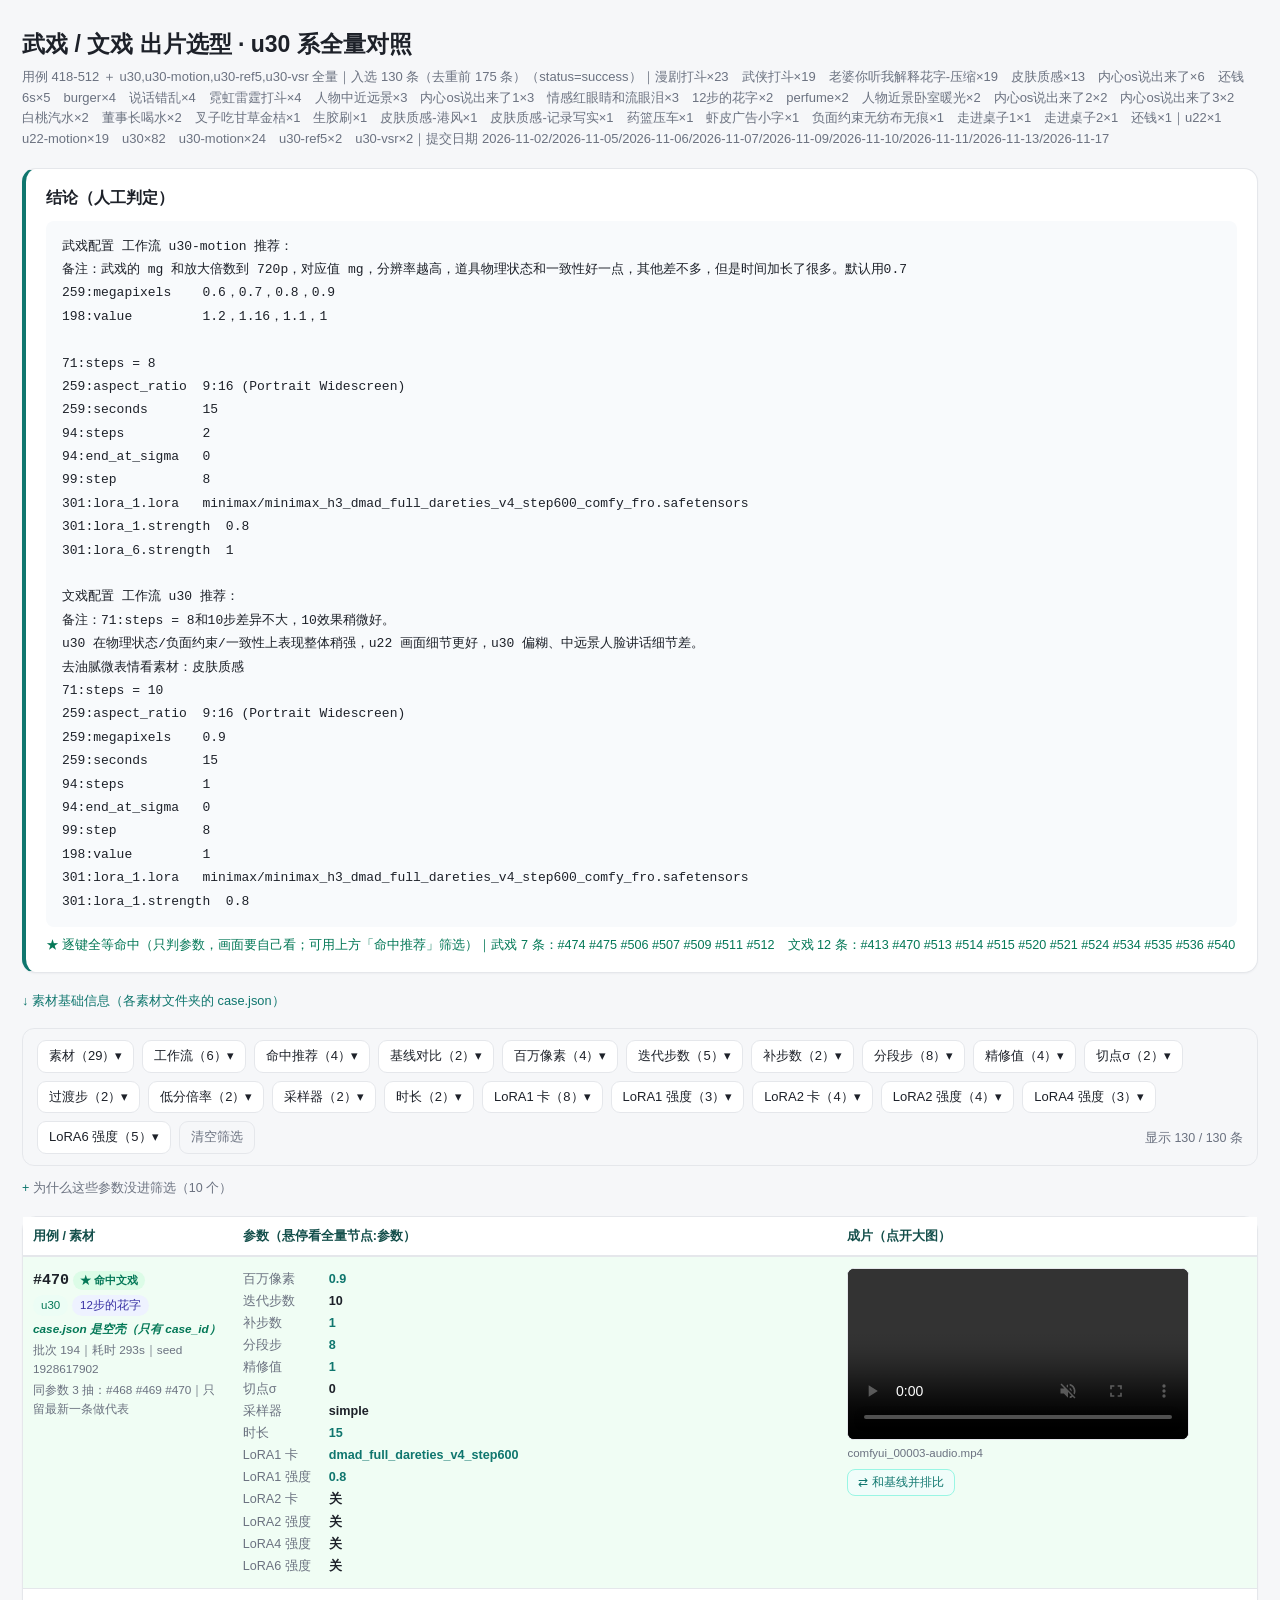
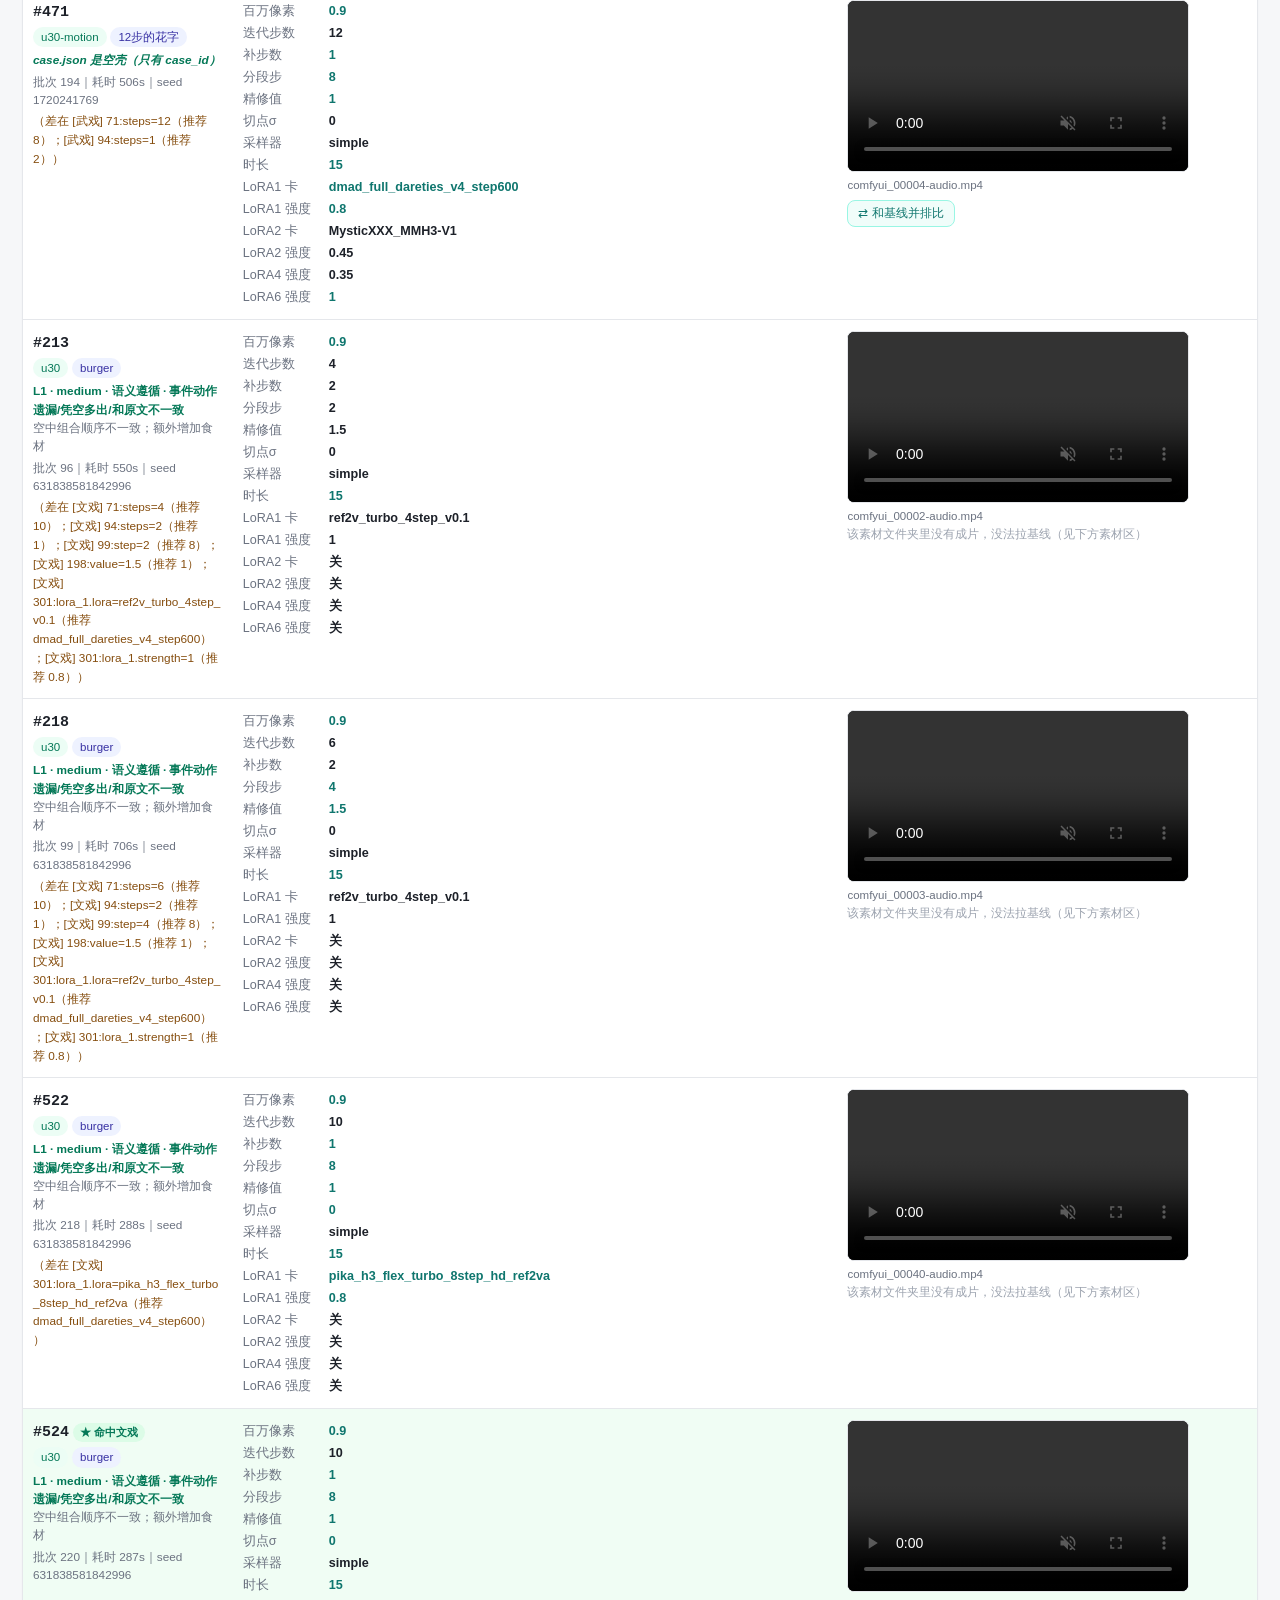
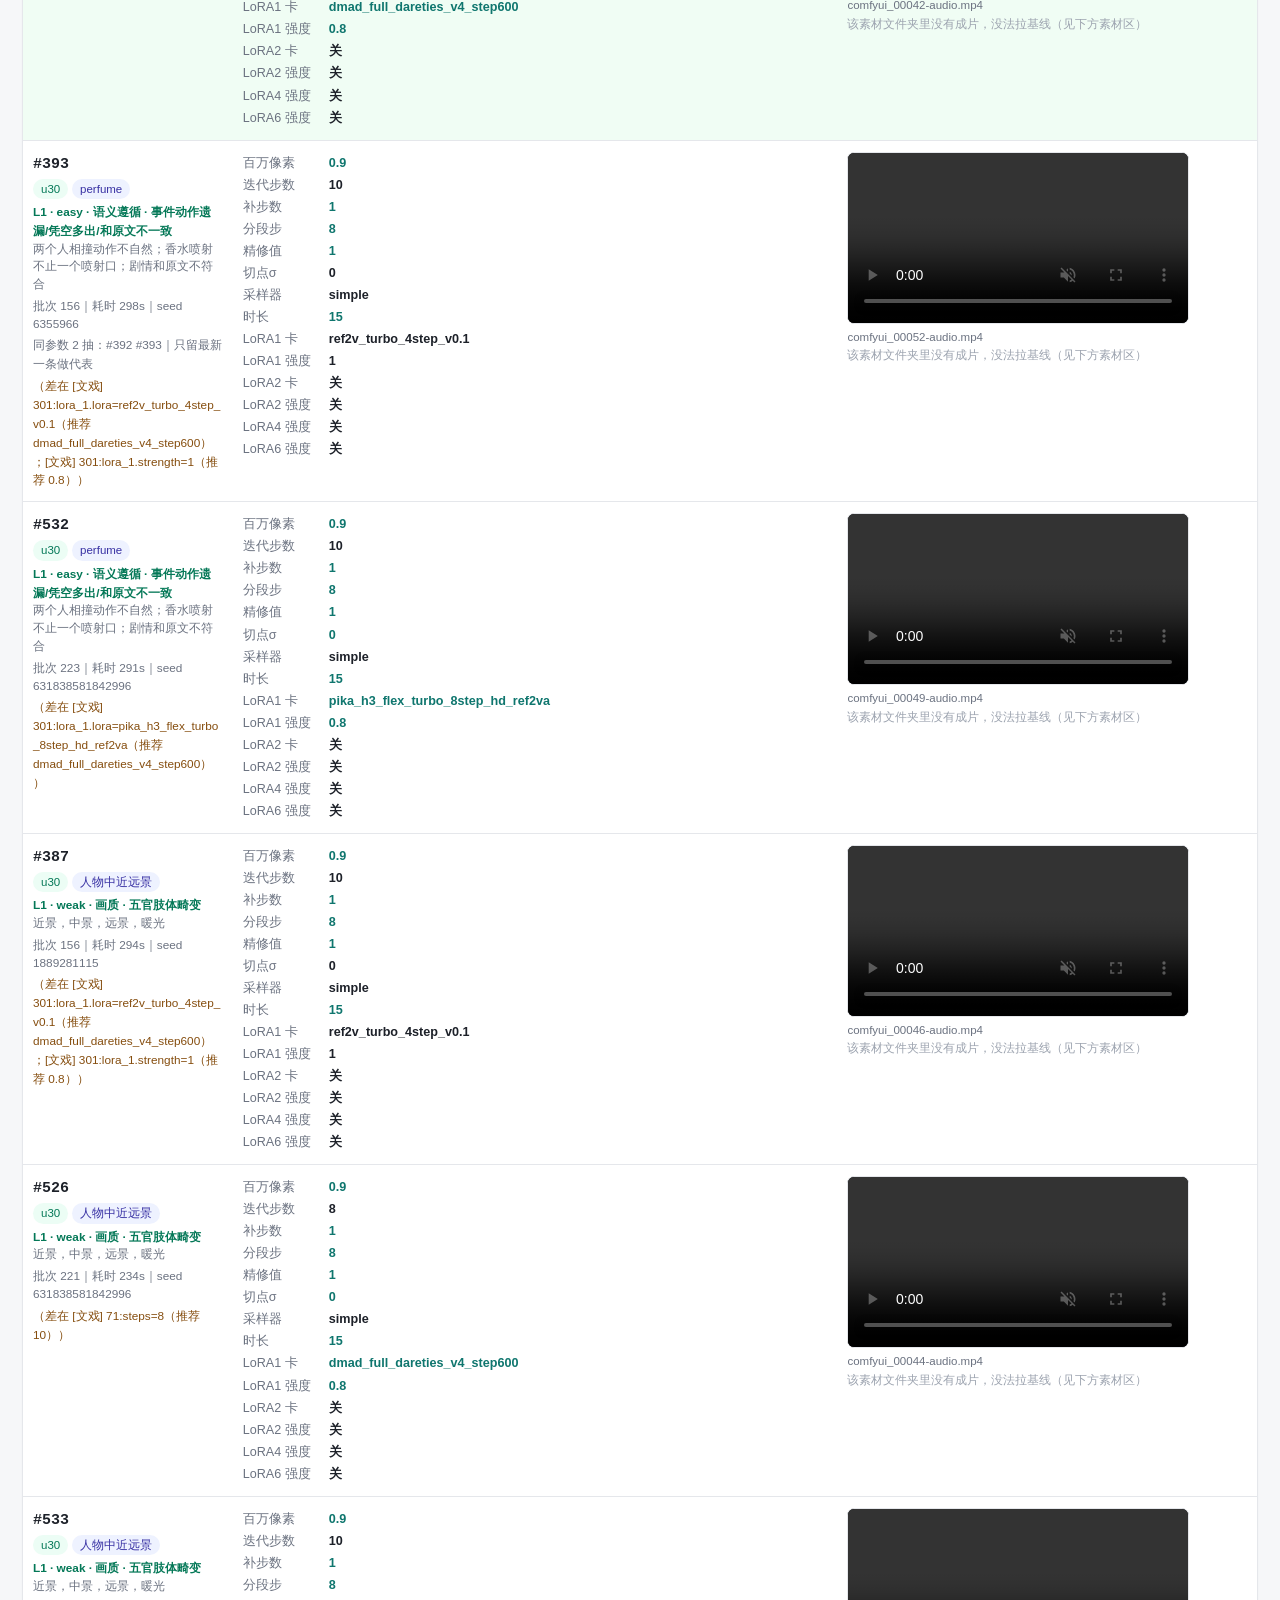
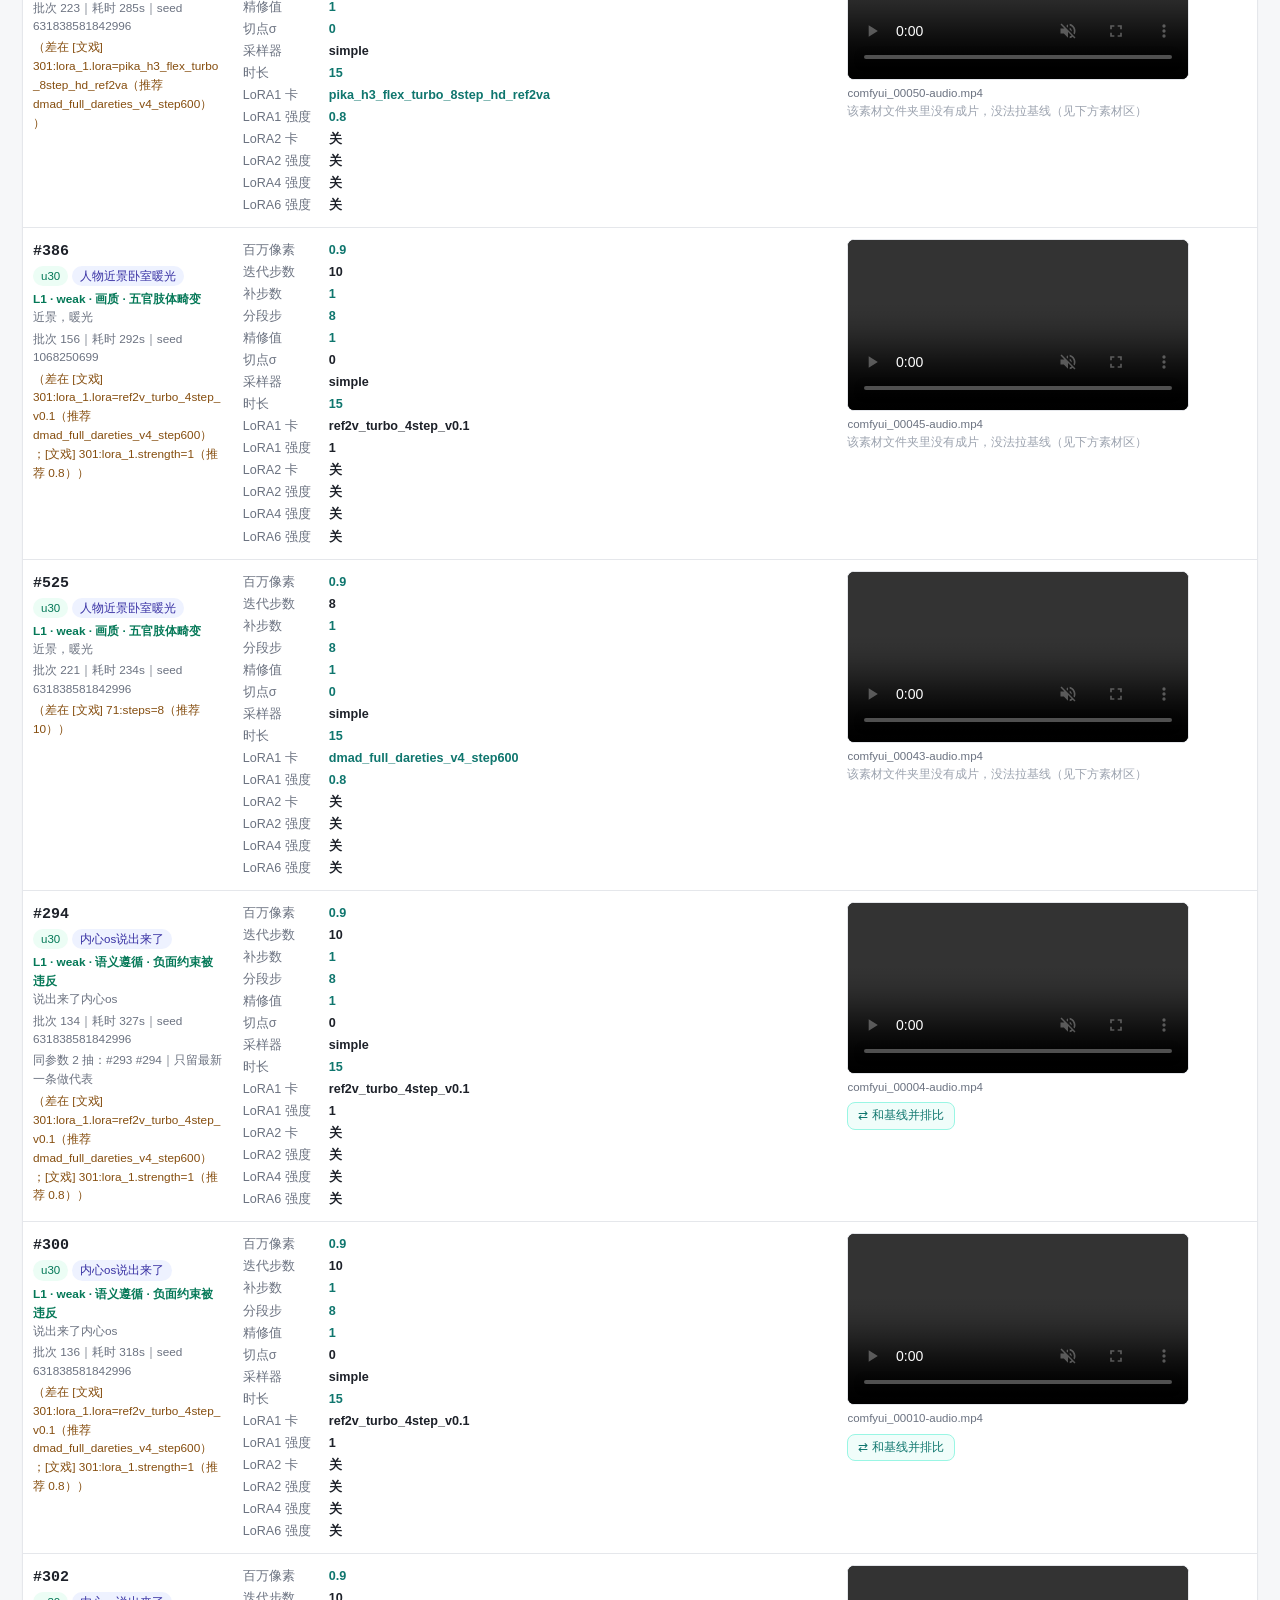
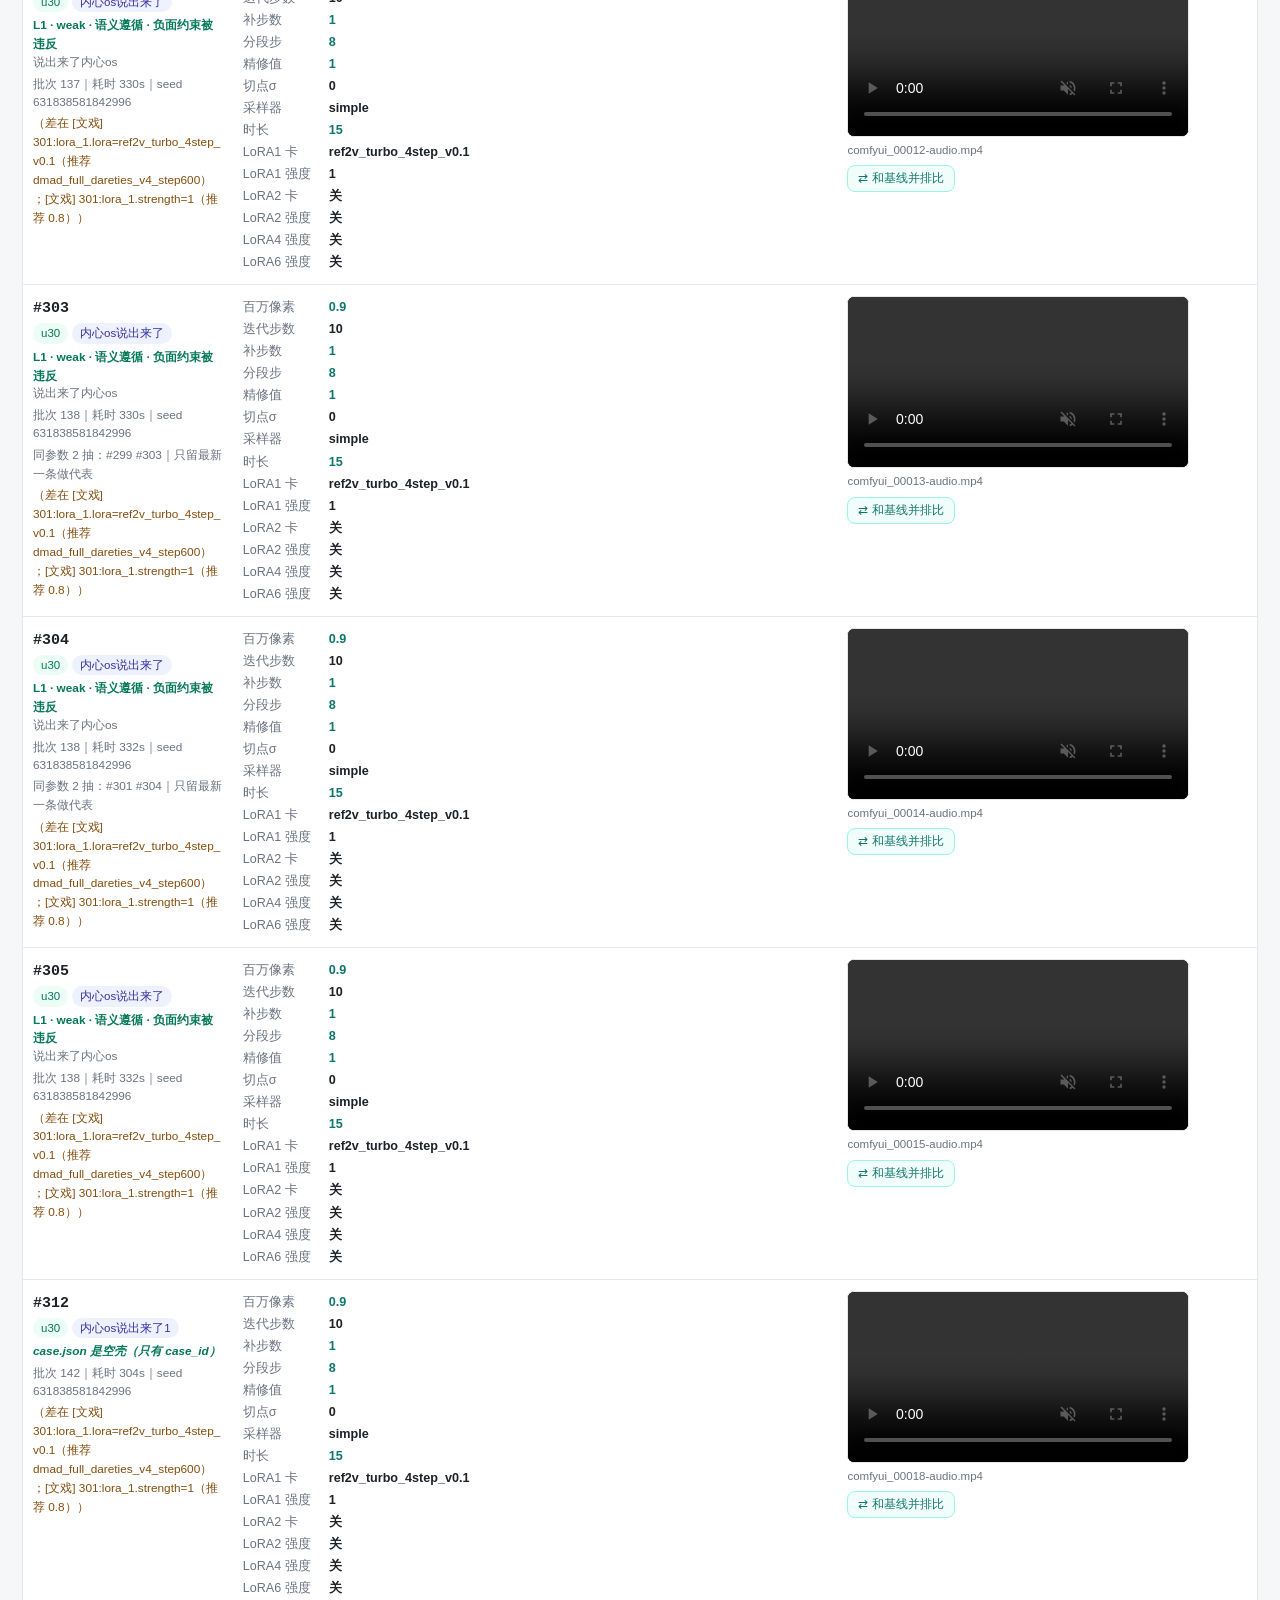
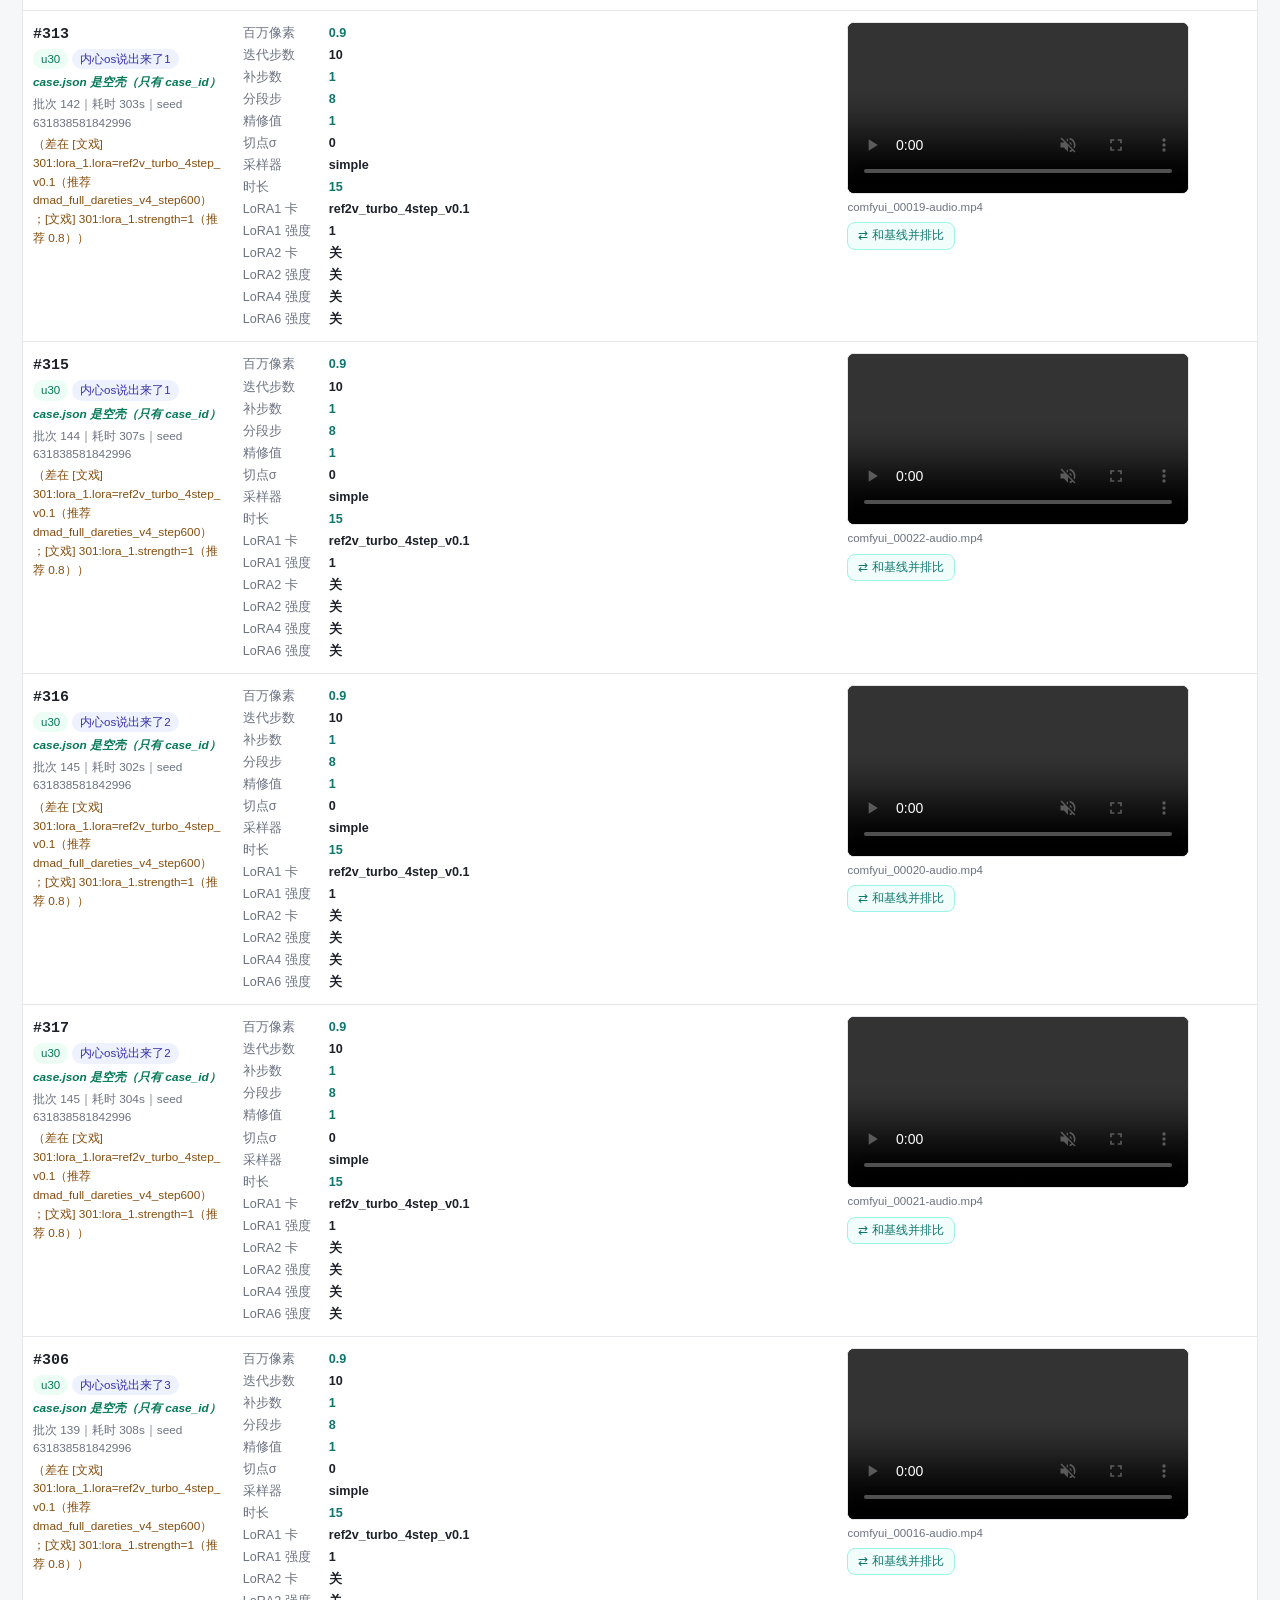
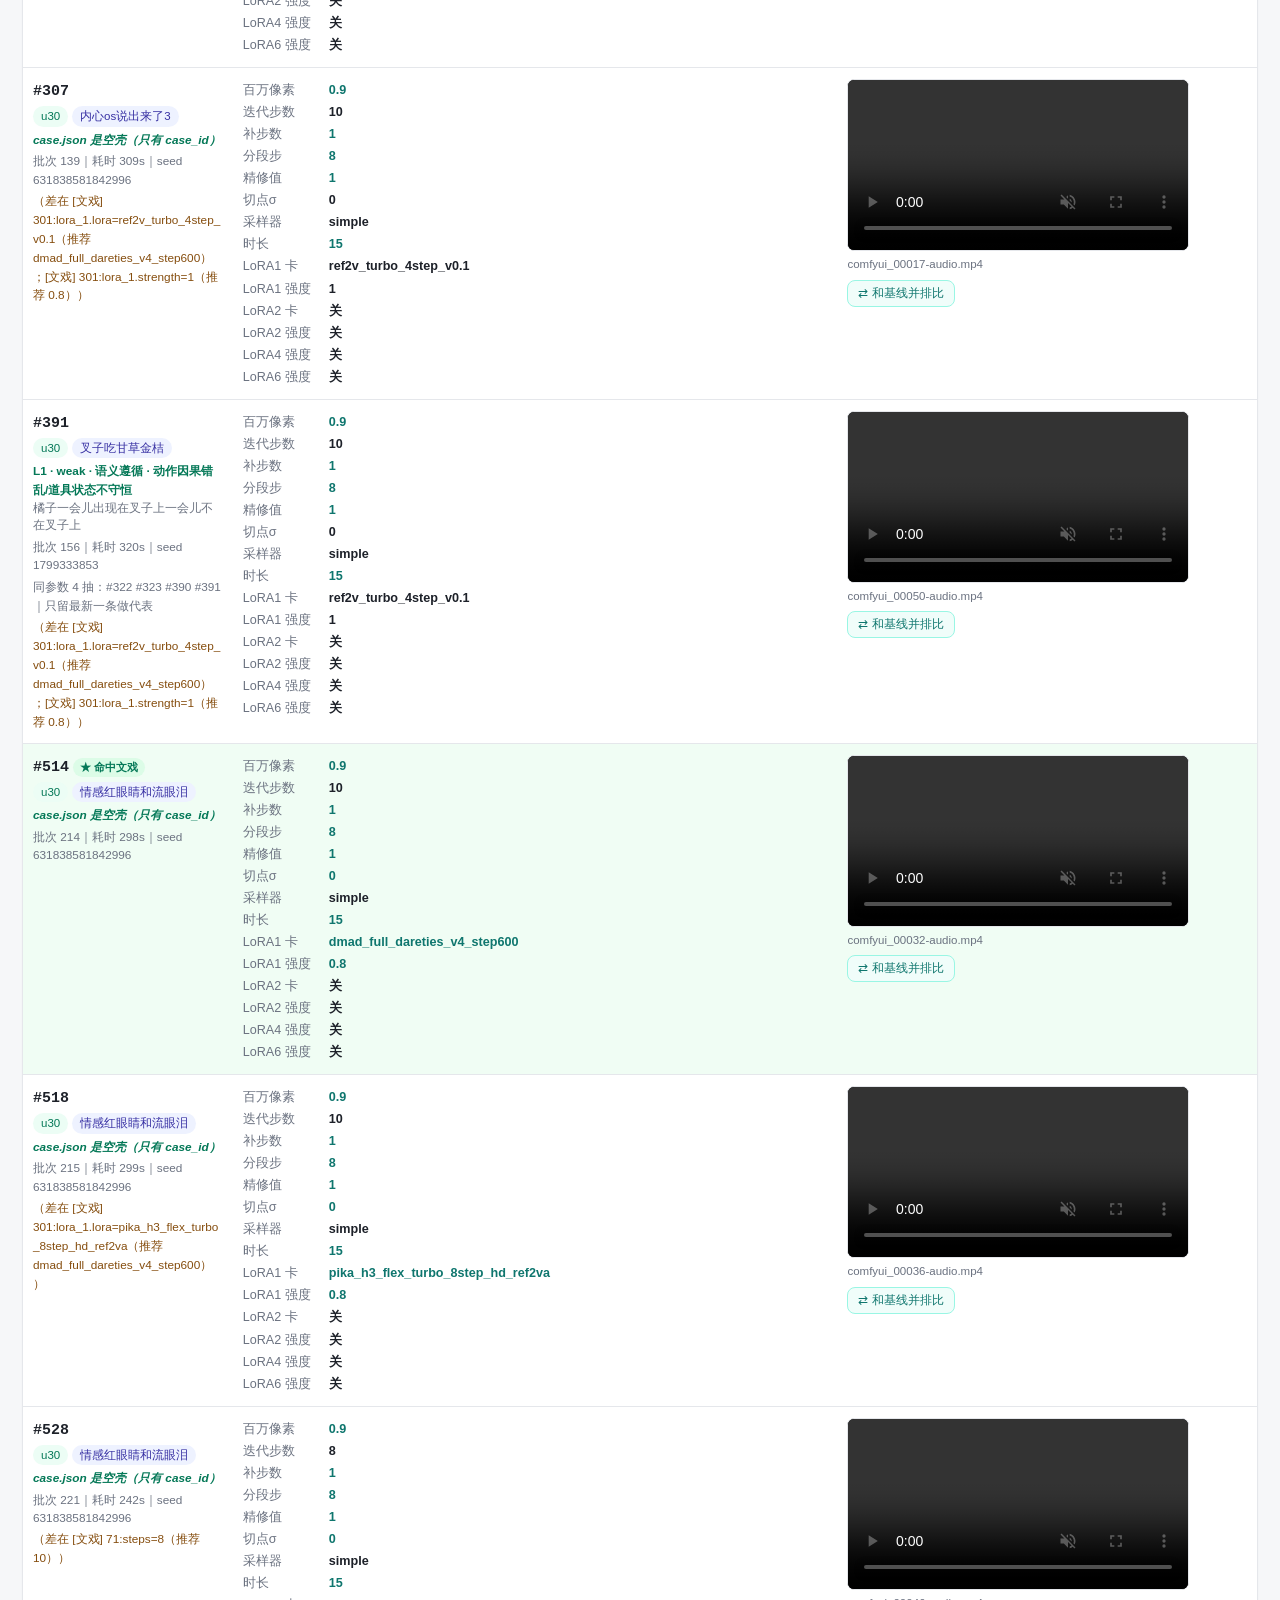
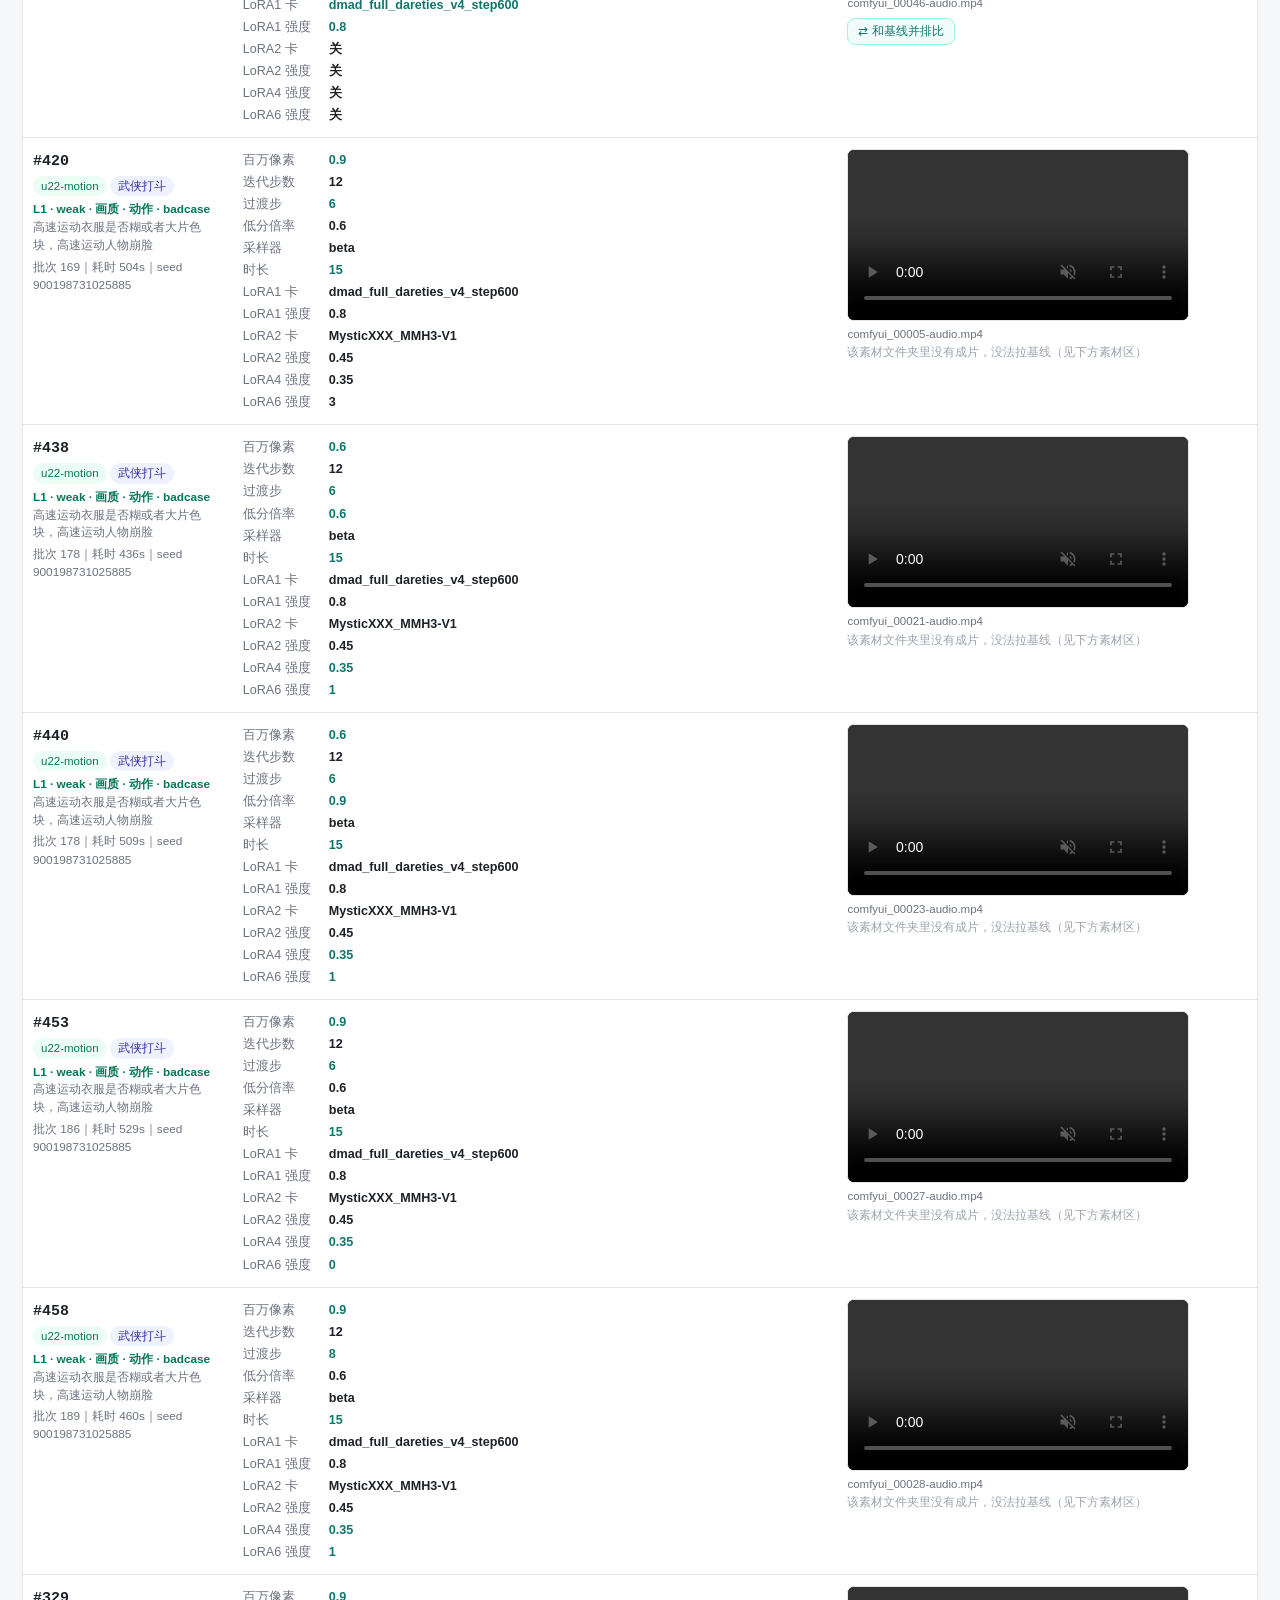
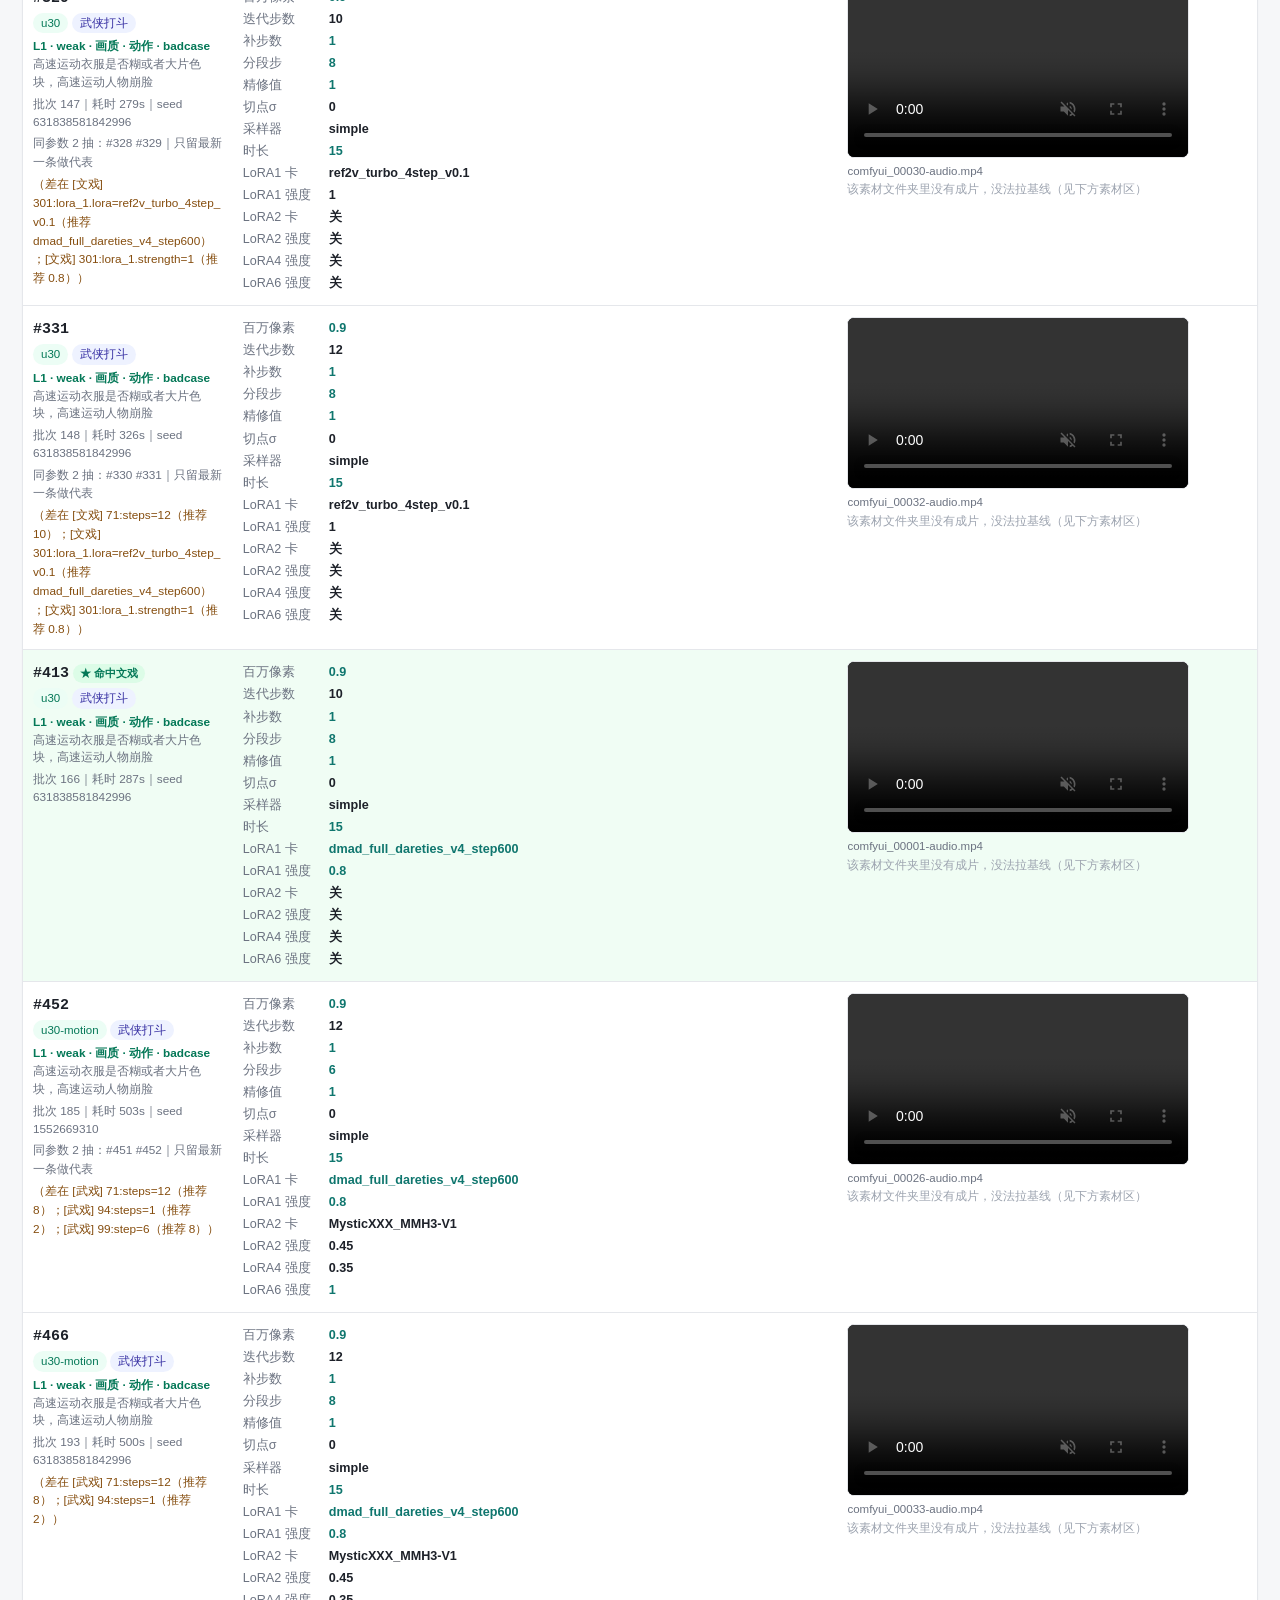
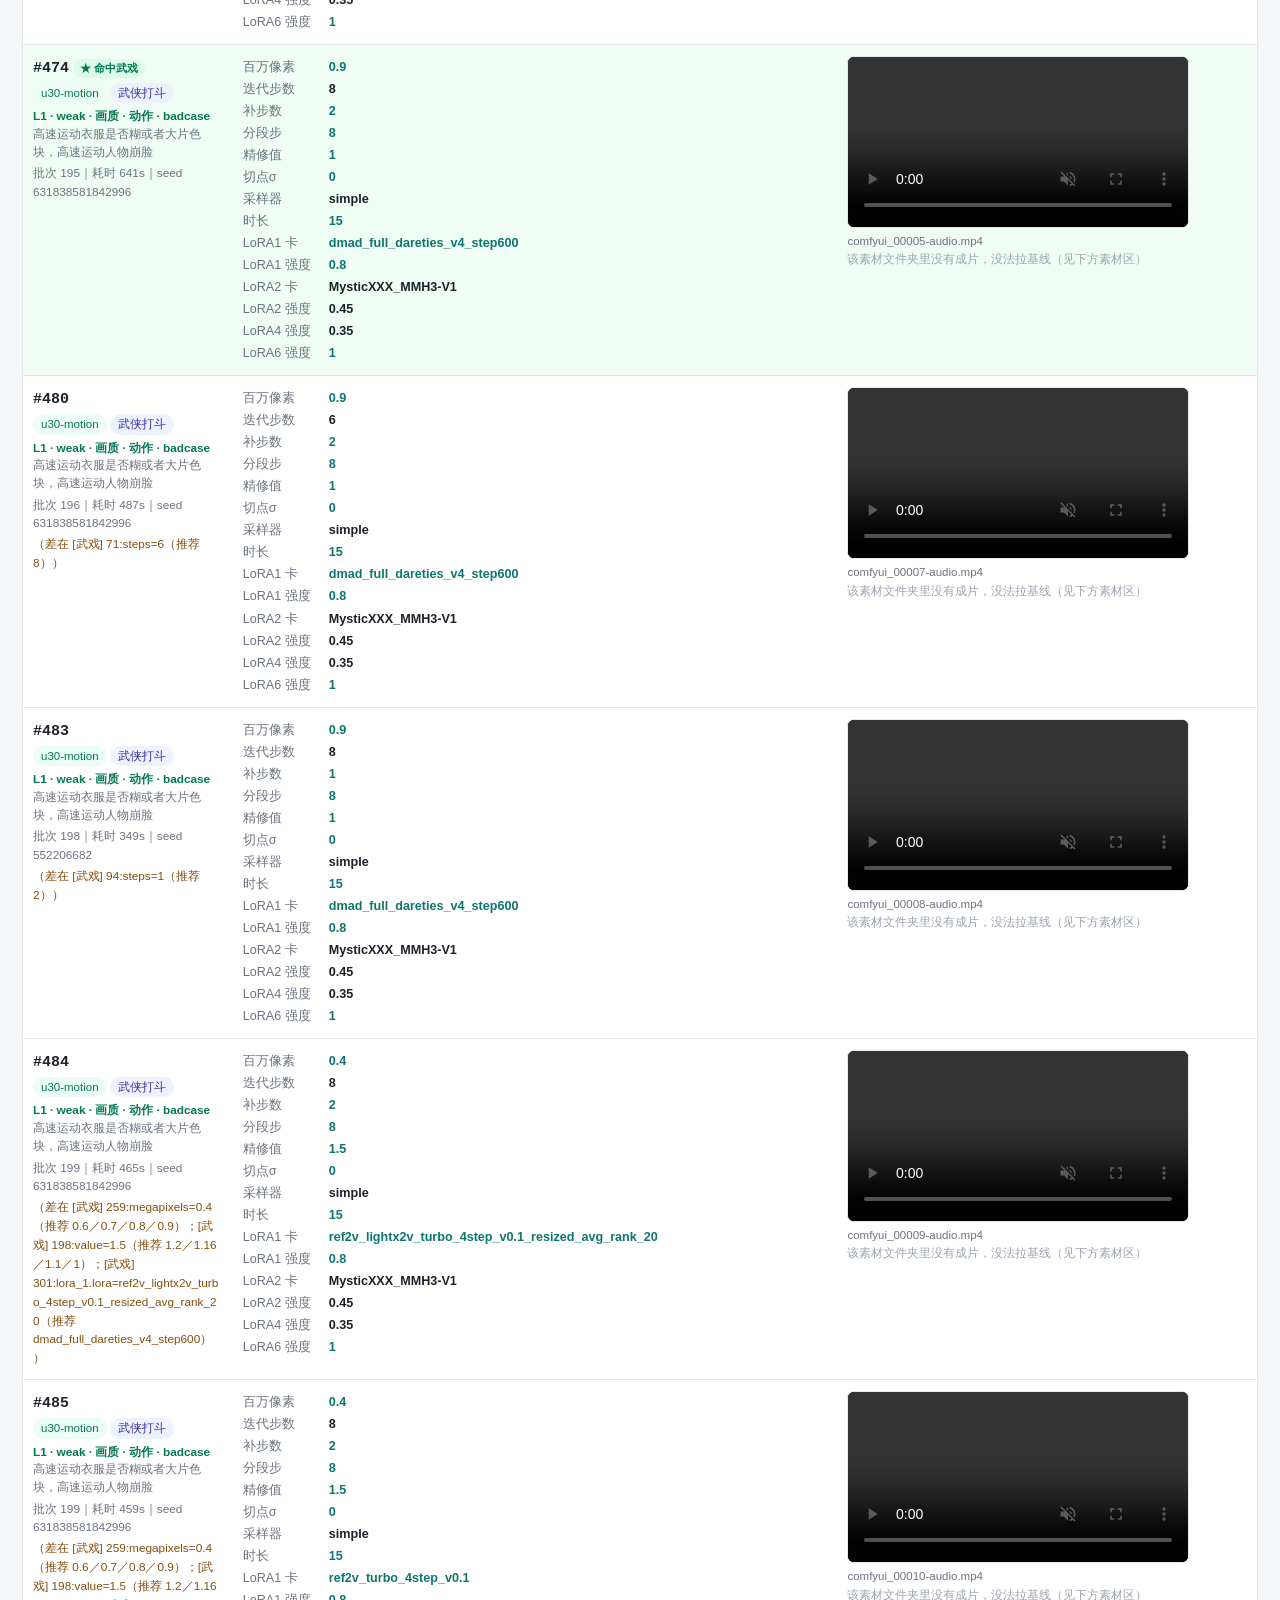
==== commit 1da875a9: "报告更新：武戏工作流选型-418-467-pub" ====
--- a/5f6bab80aba4676a98b3/index.html
+++ b/5f6bab80aba4676a98b3/index.html
@@ -112,7 +112,8 @@
 .vpair figcaption{color:#e5e7eb;font-size:12.5px;font-weight:600;
   margin-bottom:8px;overflow-wrap:anywhere;text-align:center;min-height:2.6em;
   display:flex;align-items:center}
-.vpair video{width:auto;height:auto;max-width:calc(50vw - 60px);max-height:min(64vh,760px);
+.vpair video{width:auto;height:auto;max-width:max(150px, calc(50vw - 60px));
+  max-height:max(260px, min(64vh, 760px));
   min-width:140px;border-radius:8px;background:#000;display:block}
 .vpair .tagline{color:#94a3b8;font-size:11.5px;margin-top:6px;text-align:center}
 .modal{display:none;position:fixed;inset:0;background:rgba(11,13,16,.92);z-index:100;
@@ -123,7 +124,7 @@
 .modal .x{position:absolute;top:16px;right:22px;font-size:30px;color:#fff;cursor:pointer;line-height:1}
 footer{color:var(--sub);font-size:12px;margin-top:26px;line-height:1.8}
 </style></head><body><div class=wrap>
-<h1>武戏 / 文戏 出片选型 · u30 系全量对照</h1><div class=meta>用例 418-512 ＋ u30,u30-motion 全量｜入选 125 条（去重前 170 条）（status=success）｜漫剧打斗×23　武侠打斗×19　老婆你听我解释花字-压缩×19　皮肤质感×8　内心os说出来了×6　还钱6s×5　burger×4　说话错乱×4　霓虹雷霆打斗×4　人物中近远景×3　内心os说出来了1×3　情感红眼睛和流眼泪×3　12步的花字×2　perfume×2　人物近景卧室暖光×2　内心os说出来了2×2　内心os说出来了3×2　白桃汽水×2　董事长喝水×2　叉子吃甘草金桔×1　生胶刷×1　皮肤质感-港风×1　皮肤质感-记录写实×1　药篮压车×1　虾皮广告小字×1　负面约束无纺布无痕×1　走进桌子1×1　走进桌子2×1　还钱×1｜u22×1　u22-motion×19　u30×81　u30-motion×24｜提交日期 2026-11-02/2026-11-05/2026-11-06/2026-11-07/2026-11-09/2026-11-10/2026-11-11/2026-11-13</div>
+<h1>武戏 / 文戏 出片选型 · u30 系全量对照</h1><div class=meta>用例 418-512 ＋ u30,u30-motion,u30-ref5,u30-vsr 全量｜入选 130 条（去重前 175 条）（status=success）｜漫剧打斗×23　武侠打斗×19　老婆你听我解释花字-压缩×19　皮肤质感×13　内心os说出来了×6　还钱6s×5　burger×4　说话错乱×4　霓虹雷霆打斗×4　人物中近远景×3　内心os说出来了1×3　情感红眼睛和流眼泪×3　12步的花字×2　perfume×2　人物近景卧室暖光×2　内心os说出来了2×2　内心os说出来了3×2　白桃汽水×2　董事长喝水×2　叉子吃甘草金桔×1　生胶刷×1　皮肤质感-港风×1　皮肤质感-记录写实×1　药篮压车×1　虾皮广告小字×1　负面约束无纺布无痕×1　走进桌子1×1　走进桌子2×1　还钱×1｜u22×1　u22-motion×19　u30×82　u30-motion×24　u30-ref5×2　u30-vsr×2｜提交日期 2026-11-02/2026-11-05/2026-11-06/2026-11-07/2026-11-09/2026-11-10/2026-11-11/2026-11-13/2026-11-17</div>
 <div class="card concl"><h2>结论（人工判定）</h2>
 <pre>武戏配置 工作流 u30-motion 推荐：
 备注：武戏的 mg 和放大倍数到 720p，对应值 mg，分辨率越高，道具物理状态和一致性好一点，其他差不多，但是时间加长了很多。默认用0.7
@@ -155,10 +156,10 @@
 301:lora_1.lora   minimax/minimax_h3_dmad_full_dareties_v4_step600_comfy_fro.safetensors
 301:lora_1.strength  0.8
 </pre>
-<div class=hitline>★ 逐键全等命中（只判参数，画面要自己看；可用上方「命中推荐」筛选）｜武戏 7 条：#474 #475 #506 #507 #509 #511 #512　文戏 11 条：#413 #470 #513 #514 #515 #520 #521 #524 #534 #535 #536</div>
+<div class=hitline>★ 逐键全等命中（只判参数，画面要自己看；可用上方「命中推荐」筛选）｜武戏 7 条：#474 #475 #506 #507 #509 #511 #512　文戏 12 条：#413 #470 #513 #514 #515 #520 #521 #524 #534 #535 #536 #540</div>
 </div>
 <div class=jump><a href=#assets>↓ 素材基础信息（各素材文件夹的 case.json）</a></div>
-<div class=filters><div class=msel id="ms-d0"><button onclick="togglePanel('d0')">素材（29）&#9662;</button><div class=panel><label><input type=checkbox data-dim="d0" value="d0v0" onchange="applyFilters()">12步的花字</label><label><input type=checkbox data-dim="d0" value="d0v1" onchange="applyFilters()">burger</label><label><input type=checkbox data-dim="d0" value="d0v2" onchange="applyFilters()">perfume</label><label><input type=checkbox data-dim="d0" value="d0v3" onchange="applyFilters()">人物中近远景</label><label><input type=checkbox data-dim="d0" value="d0v4" onchange="applyFilters()">人物近景卧室暖光</label><label><input type=checkbox data-dim="d0" value="d0v5" onchange="applyFilters()">内心os说出来了</label><label><input type=checkbox data-dim="d0" value="d0v6" onchange="applyFilters()">内心os说出来了1</label><label><input type=checkbox data-dim="d0" value="d0v7" onchange="applyFilters()">内心os说出来了2</label><label><input type=checkbox data-dim="d0" value="d0v8" onchange="applyFilters()">内心os说出来了3</label><label><input type=checkbox data-dim="d0" value="d0v9" onchange="applyFilters()">叉子吃甘草金桔</label><label><input type=checkbox data-dim="d0" value="d0v10" onchange="applyFilters()">情感红眼睛和流眼泪</label><label><input type=checkbox data-dim="d0" value="d0v11" onchange="applyFilters()">武侠打斗</label><label><input type=checkbox data-dim="d0" value="d0v12" onchange="applyFilters()">漫剧打斗</label><label><input type=checkbox data-dim="d0" value="d0v13" onchange="applyFilters()">生胶刷</label><label><input type=checkbox data-dim="d0" value="d0v14" onchange="applyFilters()">白桃汽水</label><label><input type=checkbox data-dim="d0" value="d0v15" onchange="applyFilters()">皮肤质感</label><label><input type=checkbox data-dim="d0" value="d0v16" onchange="applyFilters()">皮肤质感-港风</label><label><input type=checkbox data-dim="d0" value="d0v17" onchange="applyFilters()">皮肤质感-记录写实</label><label><input type=checkbox data-dim="d0" value="d0v18" onchange="applyFilters()">老婆你听我解释花字-压缩</label><label><input type=checkbox data-dim="d0" value="d0v19" onchange="applyFilters()">药篮压车</label><label><input type=checkbox data-dim="d0" value="d0v20" onchange="applyFilters()">董事长喝水</label><label><input type=checkbox data-dim="d0" value="d0v21" onchange="applyFilters()">虾皮广告小字</label><label><input type=checkbox data-dim="d0" value="d0v22" onchange="applyFilters()">说话错乱</label><label><input type=checkbox data-dim="d0" value="d0v23" onchange="applyFilters()">负面约束无纺布无痕</label><label><input type=checkbox data-dim="d0" value="d0v24" onchange="applyFilters()">走进桌子1</label><label><input type=checkbox data-dim="d0" value="d0v25" onchange="applyFilters()">走进桌子2</label><label><input type=checkbox data-dim="d0" value="d0v26" onchange="applyFilters()">还钱</label><label><input type=checkbox data-dim="d0" value="d0v27" onchange="applyFilters()">还钱6s</label><label><input type=checkbox data-dim="d0" value="d0v28" onchange="applyFilters()">霓虹雷霆打斗</label></div></div><div class=msel id="ms-d1"><button onclick="togglePanel('d1')">工作流（4）&#9662;</button><div class=panel><label><input type=checkbox data-dim="d1" value="d1v0" onchange="applyFilters()">u22</label><label><input type=checkbox data-dim="d1" value="d1v1" onchange="applyFilters()">u22-motion</label><label><input type=checkbox data-dim="d1" value="d1v2" onchange="applyFilters()">u30</label><label><input type=checkbox data-dim="d1" value="d1v3" onchange="applyFilters()">u30-motion</label></div></div><div class=msel id="ms-d2"><button onclick="togglePanel('d2')">命中推荐（4）&#9662;</button><div class=panel><label><input type=checkbox data-dim="d2" value="d2v0" onchange="applyFilters()">★ 武戏</label><label><input type=checkbox data-dim="d2" value="d2v1" onchange="applyFilters()">★ 文戏</label><label><input type=checkbox data-dim="d2" value="d2v2" onchange="applyFilters()">未命中</label><label><input type=checkbox data-dim="d2" value="d2v3" onchange="applyFilters()">不适用（对照卡）</label></div></div><div class=msel id="ms-d3"><button onclick="togglePanel('d3')">基线对比（2）&#9662;</button><div class=panel><label><input type=checkbox data-dim="d3" value="d3v0" onchange="applyFilters()">有基线</label><label><input type=checkbox data-dim="d3" value="d3v1" onchange="applyFilters()">无</label></div></div><div class=msel id="ms-d4"><button onclick="togglePanel('d4')">百万像素（4）&#9662;</button><div class=panel><label><input type=checkbox data-dim="d4" value="d4v0" onchange="applyFilters()">0.4</label><label><input type=checkbox data-dim="d4" value="d4v1" onchange="applyFilters()">0.6</label><label><input type=checkbox data-dim="d4" value="d4v2" onchange="applyFilters()">0.7</label><label><input type=checkbox data-dim="d4" value="d4v3" onchange="applyFilters()">0.9</label></div></div><div class=msel id="ms-d5"><button onclick="togglePanel('d5')">迭代步数（5）&#9662;</button><div class=panel><label><input type=checkbox data-dim="d5" value="d5v0" onchange="applyFilters()">4</label><label><input type=checkbox data-dim="d5" value="d5v1" onchange="applyFilters()">6</label><label><input type=checkbox data-dim="d5" value="d5v2" onchange="applyFilters()">8</label><label><input type=checkbox data-dim="d5" value="d5v3" onchange="applyFilters()">10</label><label><input type=checkbox data-dim="d5" value="d5v4" onchange="applyFilters()">12</label></div></div><div class=msel id="ms-d6"><button onclick="togglePanel('d6')">补步数（2）&#9662;</button><div class=panel><label><input type=checkbox data-dim="d6" value="d6v0" onchange="applyFilters()">1</label><label><input type=checkbox data-dim="d6" value="d6v1" onchange="applyFilters()">2</label></div></div><div class=msel id="ms-d7"><button onclick="togglePanel('d7')">分段步（8）&#9662;</button><div class=panel><label><input type=checkbox data-dim="d7" value="d7v0" onchange="applyFilters()">2</label><label><input type=checkbox data-dim="d7" value="d7v1" onchange="applyFilters()">4</label><label><input type=checkbox data-dim="d7" value="d7v2" onchange="applyFilters()">6</label><label><input type=checkbox data-dim="d7" value="d7v3" onchange="applyFilters()">8</label><label><input type=checkbox data-dim="d7" value="d7v4" onchange="applyFilters()">10</label><label><input type=checkbox data-dim="d7" value="d7v5" onchange="applyFilters()">12</label><label><input type=checkbox data-dim="d7" value="d7v6" onchange="applyFilters()">14</label><label><input type=checkbox data-dim="d7" value="d7v7" onchange="applyFilters()">16</label></div></div><div class=msel id="ms-d8"><button onclick="togglePanel('d8')">精修值（4）&#9662;</button><div class=panel><label><input type=checkbox data-dim="d8" value="d8v0" onchange="applyFilters()">1</label><label><input type=checkbox data-dim="d8" value="d8v1" onchange="applyFilters()">1.16</label><label><input type=checkbox data-dim="d8" value="d8v2" onchange="applyFilters()">1.2</label><label><input type=checkbox data-dim="d8" value="d8v3" onchange="applyFilters()">1.5</label></div></div><div class=msel id="ms-d9"><button onclick="togglePanel('d9')">切点σ（2）&#9662;</button><div class=panel><label><input type=checkbox data-dim="d9" value="d9v0" onchange="applyFilters()">0</label><label><input type=checkbox data-dim="d9" value="d9v1" onchange="applyFilters()">2</label></div></div><div class=msel id="ms-d10"><button onclick="togglePanel('d10')">过渡步（2）&#9662;</button><div class=panel><label><input type=checkbox data-dim="d10" value="d10v0" onchange="applyFilters()">6</label><label><input type=checkbox data-dim="d10" value="d10v1" onchange="applyFilters()">8</label></div></div><div class=msel id="ms-d11"><button onclick="togglePanel('d11')">低分倍率（2）&#9662;</button><div class=panel><label><input type=checkbox data-dim="d11" value="d11v0" onchange="applyFilters()">0.6</label><label><input type=checkbox data-dim="d11" value="d11v1" onchange="applyFilters()">0.9</label></div></div><div class=msel id="ms-d12"><button onclick="togglePanel('d12')">采样器（2）&#9662;</button><div class=panel><label><input type=checkbox data-dim="d12" value="d12v0" onchange="applyFilters()">beta</label><label><input type=checkbox data-dim="d12" value="d12v1" onchange="applyFilters()">simple</label></div></div><div class=msel id="ms-d13"><button onclick="togglePanel('d13')">时长（2）&#9662;</button><div class=panel><label><input type=checkbox data-dim="d13" value="d13v0" onchange="applyFilters()">6</label><label><input type=checkbox data-dim="d13" value="d13v1" onchange="applyFilters()">15</label></div></div><div class=msel id="ms-d14"><button onclick="togglePanel('d14')">LoRA1 卡（8）&#9662;</button><div class=panel><label><input type=checkbox data-dim="d14" value="d14v0" onchange="applyFilters()">PDMD_DMAD_4step_r256_add_fro1_turbo_lora</label><label><input type=checkbox data-dim="d14" value="d14v1" onchange="applyFilters()">dmad_full_dareties_v4_step600</label><label><input type=checkbox data-dim="d14" value="d14v2" onchange="applyFilters()">fl2v_turbo_4step_v1.2_768p</label><label><input type=checkbox data-dim="d14" value="d14v3" onchange="applyFilters()">ref2v_lightx2v_turbo_4step_v0.1_resized_avg_rank_20</label><label><input type=checkbox data-dim="d14" value="d14v4" onchange="applyFilters()">ref2v_turbo_4step_v0.1</label><label><input type=checkbox data-dim="d14" value="d14v5" onchange="applyFilters()">ref2v_turbo_8step_v1.0_768p</label><label><input type=checkbox data-dim="d14" value="d14v6" onchange="applyFilters()">turbo_v4_step600_ema_pruned</label><label><input type=checkbox data-dim="d14" value="d14v7" onchange="applyFilters()">pika_h3_flex_turbo_8step_hd_ref2va</label></div></div><div class=msel id="ms-d15"><button onclick="togglePanel('d15')">LoRA1 强度（3）&#9662;</button><div class=panel><label><input type=checkbox data-dim="d15" value="d15v0" onchange="applyFilters()">0.75</label><label><input type=checkbox data-dim="d15" value="d15v1" onchange="applyFilters()">0.8</label><label><input type=checkbox data-dim="d15" value="d15v2" onchange="applyFilters()">1</label></div></div><div class=msel id="ms-d16"><button onclick="togglePanel('d16')">LoRA2 卡（4）&#9662;</button><div class=panel><label><input type=checkbox data-dim="d16" value="d16v0" onchange="applyFilters()">MMH3-RealismSlider-V1</label><label><input type=checkbox data-dim="d16" value="d16v1" onchange="applyFilters()">MysticXXX_MMH3-V1</label><label><input type=checkbox data-dim="d16" value="d16v2" onchange="applyFilters()">h3-realism-people-t2v-i2v-r2v-触发词r34l1sm</label><label><input type=checkbox data-dim="d16" value="d16v3" onchange="applyFilters()">关</label></div></div><div class=msel id="ms-d17"><button onclick="togglePanel('d17')">LoRA2 强度（4）&#9662;</button><div class=panel><label><input type=checkbox data-dim="d17" value="d17v0" onchange="applyFilters()">0.45</label><label><input type=checkbox data-dim="d17" value="d17v1" onchange="applyFilters()">0.5</label><label><input type=checkbox data-dim="d17" value="d17v2" onchange="applyFilters()">1</label><label><input type=checkbox data-dim="d17" value="d17v3" onchange="applyFilters()">关</label></div></div><div class=msel id="ms-d18"><button onclick="togglePanel('d18')">LoRA4 强度（3）&#9662;</button><div class=panel><label><input type=checkbox data-dim="d18" value="d18v0" onchange="applyFilters()">0.35</label><label><input type=checkbox data-dim="d18" value="d18v1" onchange="applyFilters()">0.5</label><label><input type=checkbox data-dim="d18" value="d18v2" onchange="applyFilters()">关</label></div></div><div class=msel id="ms-d19"><button onclick="togglePanel('d19')">LoRA6 强度（5）&#9662;</button><div class=panel><label><input type=checkbox data-dim="d19" value="d19v0" onchange="applyFilters()">0</label><label><input type=checkbox data-dim="d19" value="d19v1" onchange="applyFilters()">1</label><label><input type=checkbox data-dim="d19" value="d19v2" onchange="applyFilters()">2</label><label><input type=checkbox data-dim="d19" value="d19v3" onchange="applyFilters()">3</label><label><input type=checkbox data-dim="d19" value="d19v4" onchange="applyFilters()">关</label></div></div><button class=ghost onclick=resetFilters()>清空筛选</button><span id=count></span></div><details class=hint><summary>为什么这些参数没进筛选（10 个）</summary>图最长边、CLIP 模型、CFG、LoRA3 卡、LoRA3 强度、LoRA4 卡、LoRA5 卡、LoRA5 强度、LoRA6 卡、分段步·100节点——同一张卡里取值没变过：跨卡不同是工作流模板自带，或另一张卡根本没这个节点，不是本批变量。悬停参数列仍能看到全部。</details>
+<div class=filters><div class=msel id="ms-d0"><button onclick="togglePanel('d0')">素材（29）&#9662;</button><div class=panel><label><input type=checkbox data-dim="d0" value="d0v0" onchange="applyFilters()">12步的花字</label><label><input type=checkbox data-dim="d0" value="d0v1" onchange="applyFilters()">burger</label><label><input type=checkbox data-dim="d0" value="d0v2" onchange="applyFilters()">perfume</label><label><input type=checkbox data-dim="d0" value="d0v3" onchange="applyFilters()">人物中近远景</label><label><input type=checkbox data-dim="d0" value="d0v4" onchange="applyFilters()">人物近景卧室暖光</label><label><input type=checkbox data-dim="d0" value="d0v5" onchange="applyFilters()">内心os说出来了</label><label><input type=checkbox data-dim="d0" value="d0v6" onchange="applyFilters()">内心os说出来了1</label><label><input type=checkbox data-dim="d0" value="d0v7" onchange="applyFilters()">内心os说出来了2</label><label><input type=checkbox data-dim="d0" value="d0v8" onchange="applyFilters()">内心os说出来了3</label><label><input type=checkbox data-dim="d0" value="d0v9" onchange="applyFilters()">叉子吃甘草金桔</label><label><input type=checkbox data-dim="d0" value="d0v10" onchange="applyFilters()">情感红眼睛和流眼泪</label><label><input type=checkbox data-dim="d0" value="d0v11" onchange="applyFilters()">武侠打斗</label><label><input type=checkbox data-dim="d0" value="d0v12" onchange="applyFilters()">漫剧打斗</label><label><input type=checkbox data-dim="d0" value="d0v13" onchange="applyFilters()">生胶刷</label><label><input type=checkbox data-dim="d0" value="d0v14" onchange="applyFilters()">白桃汽水</label><label><input type=checkbox data-dim="d0" value="d0v15" onchange="applyFilters()">皮肤质感</label><label><input type=checkbox data-dim="d0" value="d0v16" onchange="applyFilters()">皮肤质感-港风</label><label><input type=checkbox data-dim="d0" value="d0v17" onchange="applyFilters()">皮肤质感-记录写实</label><label><input type=checkbox data-dim="d0" value="d0v18" onchange="applyFilters()">老婆你听我解释花字-压缩</label><label><input type=checkbox data-dim="d0" value="d0v19" onchange="applyFilters()">药篮压车</label><label><input type=checkbox data-dim="d0" value="d0v20" onchange="applyFilters()">董事长喝水</label><label><input type=checkbox data-dim="d0" value="d0v21" onchange="applyFilters()">虾皮广告小字</label><label><input type=checkbox data-dim="d0" value="d0v22" onchange="applyFilters()">说话错乱</label><label><input type=checkbox data-dim="d0" value="d0v23" onchange="applyFilters()">负面约束无纺布无痕</label><label><input type=checkbox data-dim="d0" value="d0v24" onchange="applyFilters()">走进桌子1</label><label><input type=checkbox data-dim="d0" value="d0v25" onchange="applyFilters()">走进桌子2</label><label><input type=checkbox data-dim="d0" value="d0v26" onchange="applyFilters()">还钱</label><label><input type=checkbox data-dim="d0" value="d0v27" onchange="applyFilters()">还钱6s</label><label><input type=checkbox data-dim="d0" value="d0v28" onchange="applyFilters()">霓虹雷霆打斗</label></div></div><div class=msel id="ms-d1"><button onclick="togglePanel('d1')">工作流（6）&#9662;</button><div class=panel><label><input type=checkbox data-dim="d1" value="d1v0" onchange="applyFilters()">u22</label><label><input type=checkbox data-dim="d1" value="d1v1" onchange="applyFilters()">u22-motion</label><label><input type=checkbox data-dim="d1" value="d1v2" onchange="applyFilters()">u30</label><label><input type=checkbox data-dim="d1" value="d1v3" onchange="applyFilters()">u30-motion</label><label><input type=checkbox data-dim="d1" value="d1v4" onchange="applyFilters()">u30-ref5</label><label><input type=checkbox data-dim="d1" value="d1v5" onchange="applyFilters()">u30-vsr</label></div></div><div class=msel id="ms-d2"><button onclick="togglePanel('d2')">命中推荐（4）&#9662;</button><div class=panel><label><input type=checkbox data-dim="d2" value="d2v0" onchange="applyFilters()">★ 武戏</label><label><input type=checkbox data-dim="d2" value="d2v1" onchange="applyFilters()">★ 文戏</label><label><input type=checkbox data-dim="d2" value="d2v2" onchange="applyFilters()">未命中</label><label><input type=checkbox data-dim="d2" value="d2v3" onchange="applyFilters()">不适用（对照卡）</label></div></div><div class=msel id="ms-d3"><button onclick="togglePanel('d3')">基线对比（2）&#9662;</button><div class=panel><label><input type=checkbox data-dim="d3" value="d3v0" onchange="applyFilters()">有基线</label><label><input type=checkbox data-dim="d3" value="d3v1" onchange="applyFilters()">无</label></div></div><div class=msel id="ms-d4"><button onclick="togglePanel('d4')">百万像素（4）&#9662;</button><div class=panel><label><input type=checkbox data-dim="d4" value="d4v0" onchange="applyFilters()">0.4</label><label><input type=checkbox data-dim="d4" value="d4v1" onchange="applyFilters()">0.6</label><label><input type=checkbox data-dim="d4" value="d4v2" onchange="applyFilters()">0.7</label><label><input type=checkbox data-dim="d4" value="d4v3" onchange="applyFilters()">0.9</label></div></div><div class=msel id="ms-d5"><button onclick="togglePanel('d5')">迭代步数（5）&#9662;</button><div class=panel><label><input type=checkbox data-dim="d5" value="d5v0" onchange="applyFilters()">4</label><label><input type=checkbox data-dim="d5" value="d5v1" onchange="applyFilters()">6</label><label><input type=checkbox data-dim="d5" value="d5v2" onchange="applyFilters()">8</label><label><input type=checkbox data-dim="d5" value="d5v3" onchange="applyFilters()">10</label><label><input type=checkbox data-dim="d5" value="d5v4" onchange="applyFilters()">12</label></div></div><div class=msel id="ms-d6"><button onclick="togglePanel('d6')">补步数（2）&#9662;</button><div class=panel><label><input type=checkbox data-dim="d6" value="d6v0" onchange="applyFilters()">1</label><label><input type=checkbox data-dim="d6" value="d6v1" onchange="applyFilters()">2</label></div></div><div class=msel id="ms-d7"><button onclick="togglePanel('d7')">分段步（8）&#9662;</button><div class=panel><label><input type=checkbox data-dim="d7" value="d7v0" onchange="applyFilters()">2</label><label><input type=checkbox data-dim="d7" value="d7v1" onchange="applyFilters()">4</label><label><input type=checkbox data-dim="d7" value="d7v2" onchange="applyFilters()">6</label><label><input type=checkbox data-dim="d7" value="d7v3" onchange="applyFilters()">8</label><label><input type=checkbox data-dim="d7" value="d7v4" onchange="applyFilters()">10</label><label><input type=checkbox data-dim="d7" value="d7v5" onchange="applyFilters()">12</label><label><input type=checkbox data-dim="d7" value="d7v6" onchange="applyFilters()">14</label><label><input type=checkbox data-dim="d7" value="d7v7" onchange="applyFilters()">16</label></div></div><div class=msel id="ms-d8"><button onclick="togglePanel('d8')">精修值（4）&#9662;</button><div class=panel><label><input type=checkbox data-dim="d8" value="d8v0" onchange="applyFilters()">1</label><label><input type=checkbox data-dim="d8" value="d8v1" onchange="applyFilters()">1.16</label><label><input type=checkbox data-dim="d8" value="d8v2" onchange="applyFilters()">1.2</label><label><input type=checkbox data-dim="d8" value="d8v3" onchange="applyFilters()">1.5</label></div></div><div class=msel id="ms-d9"><button onclick="togglePanel('d9')">切点σ（2）&#9662;</button><div class=panel><label><input type=checkbox data-dim="d9" value="d9v0" onchange="applyFilters()">0</label><label><input type=checkbox data-dim="d9" value="d9v1" onchange="applyFilters()">2</label></div></div><div class=msel id="ms-d10"><button onclick="togglePanel('d10')">过渡步（2）&#9662;</button><div class=panel><label><input type=checkbox data-dim="d10" value="d10v0" onchange="applyFilters()">6</label><label><input type=checkbox data-dim="d10" value="d10v1" onchange="applyFilters()">8</label></div></div><div class=msel id="ms-d11"><button onclick="togglePanel('d11')">低分倍率（2）&#9662;</button><div class=panel><label><input type=checkbox data-dim="d11" value="d11v0" onchange="applyFilters()">0.6</label><label><input type=checkbox data-dim="d11" value="d11v1" onchange="applyFilters()">0.9</label></div></div><div class=msel id="ms-d12"><button onclick="togglePanel('d12')">采样器（2）&#9662;</button><div class=panel><label><input type=checkbox data-dim="d12" value="d12v0" onchange="applyFilters()">beta</label><label><input type=checkbox data-dim="d12" value="d12v1" onchange="applyFilters()">simple</label></div></div><div class=msel id="ms-d13"><button onclick="togglePanel('d13')">时长（2）&#9662;</button><div class=panel><label><input type=checkbox data-dim="d13" value="d13v0" onchange="applyFilters()">6</label><label><input type=checkbox data-dim="d13" value="d13v1" onchange="applyFilters()">15</label></div></div><div class=msel id="ms-d14"><button onclick="togglePanel('d14')">LoRA1 卡（8）&#9662;</button><div class=panel><label><input type=checkbox data-dim="d14" value="d14v0" onchange="applyFilters()">PDMD_DMAD_4step_r256_add_fro1_turbo_lora</label><label><input type=checkbox data-dim="d14" value="d14v1" onchange="applyFilters()">dmad_full_dareties_v4_step600</label><label><input type=checkbox data-dim="d14" value="d14v2" onchange="applyFilters()">fl2v_turbo_4step_v1.2_768p</label><label><input type=checkbox data-dim="d14" value="d14v3" onchange="applyFilters()">ref2v_lightx2v_turbo_4step_v0.1_resized_avg_rank_20</label><label><input type=checkbox data-dim="d14" value="d14v4" onchange="applyFilters()">ref2v_turbo_4step_v0.1</label><label><input type=checkbox data-dim="d14" value="d14v5" onchange="applyFilters()">ref2v_turbo_8step_v1.0_768p</label><label><input type=checkbox data-dim="d14" value="d14v6" onchange="applyFilters()">turbo_v4_step600_ema_pruned</label><label><input type=checkbox data-dim="d14" value="d14v7" onchange="applyFilters()">pika_h3_flex_turbo_8step_hd_ref2va</label></div></div><div class=msel id="ms-d15"><button onclick="togglePanel('d15')">LoRA1 强度（3）&#9662;</button><div class=panel><label><input type=checkbox data-dim="d15" value="d15v0" onchange="applyFilters()">0.75</label><label><input type=checkbox data-dim="d15" value="d15v1" onchange="applyFilters()">0.8</label><label><input type=checkbox data-dim="d15" value="d15v2" onchange="applyFilters()">1</label></div></div><div class=msel id="ms-d16"><button onclick="togglePanel('d16')">LoRA2 卡（4）&#9662;</button><div class=panel><label><input type=checkbox data-dim="d16" value="d16v0" onchange="applyFilters()">MMH3-RealismSlider-V1</label><label><input type=checkbox data-dim="d16" value="d16v1" onchange="applyFilters()">MysticXXX_MMH3-V1</label><label><input type=checkbox data-dim="d16" value="d16v2" onchange="applyFilters()">h3-realism-people-t2v-i2v-r2v-触发词r34l1sm</label><label><input type=checkbox data-dim="d16" value="d16v3" onchange="applyFilters()">关</label></div></div><div class=msel id="ms-d17"><button onclick="togglePanel('d17')">LoRA2 强度（4）&#9662;</button><div class=panel><label><input type=checkbox data-dim="d17" value="d17v0" onchange="applyFilters()">0.45</label><label><input type=checkbox data-dim="d17" value="d17v1" onchange="applyFilters()">0.5</label><label><input type=checkbox data-dim="d17" value="d17v2" onchange="applyFilters()">1</label><label><input type=checkbox data-dim="d17" value="d17v3" onchange="applyFilters()">关</label></div></div><div class=msel id="ms-d18"><button onclick="togglePanel('d18')">LoRA4 强度（3）&#9662;</button><div class=panel><label><input type=checkbox data-dim="d18" value="d18v0" onchange="applyFilters()">0.35</label><label><input type=checkbox data-dim="d18" value="d18v1" onchange="applyFilters()">0.5</label><label><input type=checkbox data-dim="d18" value="d18v2" onchange="applyFilters()">关</label></div></div><div class=msel id="ms-d19"><button onclick="togglePanel('d19')">LoRA6 强度（5）&#9662;</button><div class=panel><label><input type=checkbox data-dim="d19" value="d19v0" onchange="applyFilters()">0</label><label><input type=checkbox data-dim="d19" value="d19v1" onchange="applyFilters()">1</label><label><input type=checkbox data-dim="d19" value="d19v2" onchange="applyFilters()">2</label><label><input type=checkbox data-dim="d19" value="d19v3" onchange="applyFilters()">3</label><label><input type=checkbox data-dim="d19" value="d19v4" onchange="applyFilters()">关</label></div></div><button class=ghost onclick=resetFilters()>清空筛选</button><span id=count></span></div><details class=hint><summary>为什么这些参数没进筛选（10 个）</summary>图最长边、CLIP 模型、CFG、LoRA3 卡、LoRA3 强度、LoRA4 卡、LoRA5 卡、LoRA5 强度、LoRA6 卡、分段步·100节点——同一张卡里取值没变过：跨卡不同是工作流模板自带，或另一张卡根本没这个节点，不是本批变量。悬停参数列仍能看到全部。</details>
 <div class=card style=padding:0><table><colgroup><col class=c1><col class=c2><col class=c3></colgroup><thead><tr><th>用例 / 素材</th><th>参数（悬停看全量节点:参数）</th><th>成片（点开大图）</th></tr></thead><tbody id=rows>
 <tr class="hit" data-d0="d0v0" data-d1="d1v2" data-d12="d12v1" data-d13="d13v1" data-d14="d14v1" data-d15="d15v1" data-d16="d16v3" data-d17="d17v3" data-d18="d18v2" data-d19="d19v4" data-d2="d2v1" data-d3="d3v0" data-d4="d4v3" data-d5="d5v3" data-d6="d6v0" data-d7="d7v3" data-d8="d8v0" data-d9="d9v0"><td><span class=cid>#470</span> <span class=badge>★ 命中文戏</span><div><span class="tag wf">u30</span> <span class=tag>12步的花字</span></div><div class=acase><i>case.json 是空壳（只有 case_id）</i></div><div class=mut>批次 194｜耗时 293s｜seed 1928617902</div><div class=dup>同参数 3 抽：#468 #469 #470｜只留最新一条做代表</div></td><td><div class=pcell><div class="pline hot"><span class=pk>百万像素</span><b>0.9</b></div><div class="pline"><span class=pk>迭代步数</span><b>10</b></div><div class="pline hot"><span class=pk>补步数</span><b>1</b></div><div class="pline hot"><span class=pk>分段步</span><b>8</b></div><div class="pline hot"><span class=pk>精修值</span><b>1</b></div><div class="pline"><span class=pk>切点σ</span><b>0</b></div><div class="pline"><span class=pk>采样器</span><b>simple</b></div><div class="pline hot"><span class=pk>时长</span><b>15</b></div><div class="pline hot"><span class=pk>LoRA1 卡</span><b>dmad_full_dareties_v4_step600</b></div><div class="pline hot"><span class=pk>LoRA1 强度</span><b>0.8</b></div><div class="pline"><span class=pk>LoRA2 卡</span><b>关</b></div><div class="pline"><span class=pk>LoRA2 强度</span><b>关</b></div><div class="pline"><span class=pk>LoRA4 强度</span><b>关</b></div><div class="pline"><span class=pk>LoRA6 强度</span><b>关</b></div><div class=tip><div class=tt>出片设置</div><pre>* 259:aspect_ratio = 9:16 (Portrait Widescreen)
 * 259:megapixels = 0.9
@@ -2648,6 +2649,161 @@
   143:seq_threshold = 4096
   214:alpha = 0.1
   214:distilled_adapter = t8_compat/MiniMaxH3_SemanticBridge_v1_T8_Compat.safetensors</pre><div class=tt>提交覆盖（* 即下面标了星的那些行）</div><pre>198:value=1、259:aspect_ratio=9:16 (Portrait Widescreen)、259:megapixels=0.9、259:seconds=15、301:lora_1.lora=minimax/minimax_h3_ref2v_turbo_8step_v1.0_768p_comfyui_bf16.safetensors、301:lora_1.strength=0.75、301:lora_2.on=True、94:end_at_sigma=0、94:steps=1、99:step=8</pre></div></div></td><td><video class=vthumb src="media/539.mp4" controls preload=metadata muted playsinline onclick="openModal(this)" data-cap="#539 皮肤质感 · comfyui_00056-audio.mp4"></video><div class=vmeta>comfyui_00056-audio.mp4</div><button class=cmp data-base="media/base-皮肤质感.mp4" data-bcap="基线成片 · 皮肤质感" data-case="media/539.mp4" data-ccap="#539 出片 · u30 · 皮肤质感" data-cparams="#539 u30 · 百万像素=0.9 ｜ 迭代步数=10 ｜ 补步数=1 ｜ 分段步=8 ｜ 精修值=1 ｜ 切点σ=0 ｜ 采样器=simple ｜ 时长=15 ｜ LoRA1 卡=ref2v_turbo_8step_v1.0_768p ｜ LoRA1 强度=0.75 ｜ LoRA2 卡=MysticXXX_MMH3-V1 ｜ LoRA2 强度=0.45 ｜ LoRA4 强度=关 ｜ LoRA6 强度=关" onclick="openCompare(this)">⇄ 和基线并排比</button></td></tr>
+<tr class="hit" data-d0="d0v15" data-d1="d1v2" data-d12="d12v1" data-d13="d13v1" data-d14="d14v1" data-d15="d15v1" data-d16="d16v3" data-d17="d17v3" data-d18="d18v2" data-d19="d19v4" data-d2="d2v1" data-d3="d3v0" data-d4="d4v3" data-d5="d5v3" data-d6="d6v0" data-d7="d7v3" data-d8="d8v0" data-d9="d9v0"><td><span class=cid>#540</span> <span class=badge>★ 命中文戏</span><div><span class="tag wf">u30</span> <span class=tag>皮肤质感</span></div><div class=acase>L1 · easy · 画质 · 皮肤质感 · badcase</div><div class=anote>皮肤有条纹，物理逻辑</div><div class=mut>批次 230｜耗时 323s｜seed 1419617165</div></td><td><div class=pcell><div class="pline hot"><span class=pk>百万像素</span><b>0.9</b></div><div class="pline"><span class=pk>迭代步数</span><b>10</b></div><div class="pline hot"><span class=pk>补步数</span><b>1</b></div><div class="pline hot"><span class=pk>分段步</span><b>8</b></div><div class="pline hot"><span class=pk>精修值</span><b>1</b></div><div class="pline hot"><span class=pk>切点σ</span><b>0</b></div><div class="pline hot"><span class=pk>采样器</span><b>simple</b></div><div class="pline hot"><span class=pk>时长</span><b>15</b></div><div class="pline hot"><span class=pk>LoRA1 卡</span><b>dmad_full_dareties_v4_step600</b></div><div class="pline hot"><span class=pk>LoRA1 强度</span><b>0.8</b></div><div class="pline"><span class=pk>LoRA2 卡</span><b>关</b></div><div class="pline"><span class=pk>LoRA2 强度</span><b>关</b></div><div class="pline"><span class=pk>LoRA4 强度</span><b>关</b></div><div class="pline"><span class=pk>LoRA6 强度</span><b>关</b></div><div class=tip><div class=tt>出片设置</div><pre>* 259:aspect_ratio = 9:16 (Portrait Widescreen)
+* 259:megapixels = 0.9
+* 259:seconds = 15
+  259:fps = 24
+  259:image_max_side = auto</pre><div class=tt>采样 / 步数</div><pre>  71:steps = 10
+* 71:scheduler = simple
+  71:denoise = 1
+* 94:steps = 1
+  94:start_at_sigma = 1.0000000000000002
+* 94:end_at_sigma = 0
+  94:spacing = linear
+* 99:step = 8
+  100:step = 0
+* 198:value = 1</pre><div class=tt>模型 / LoRA</div><pre>  301:clip_name = qwen3vl_32b_minimax_h3_int8_convrot.safetensors
+  301:attention = comfy kitchen attention
+* 301:lora_1.strength = 0.8 · 开 · minimax_h3_dmad_full_dareties_v4_step600_comfy_fro.safetensors
+  301:lora_2.strength = 关 · MysticXXX_MMH3-V1.safetensors
+  301:lora_3.strength = 关 · H3_Combat_V2.safetensors
+  301:lora_4.strength = 关 · Motion_Repair_V2.safetensors
+  301:lora_5.strength = 关 · H3_Fight_Flow_V1.safetensors
+  301:lora_6.strength = 关 · motion_speed_slider_mmh3_v1.1.safetensors</pre><div class=tt>其他</div><pre>  121:selection = sol-attn
+  121:start_percent = 0.2
+  121:end_percent = 0.9000000000000001
+  124:model_name = minimax_h3_latent_upscaler_3d_bf16.safetensors
+  124:mode = scale by multiplier
+  141:frame_rate = 24
+  141:crf = 16
+  143:chunks = 2
+  143:seq_threshold = 4096
+  214:alpha = 0.1
+  214:distilled_adapter = t8_compat/MiniMaxH3_SemanticBridge_v1_T8_Compat.safetensors</pre><div class=tt>提交覆盖（* 即下面标了星的那些行）</div><pre>198:value=1、259:aspect_ratio=9:16 (Portrait Widescreen)、259:megapixels=0.9、259:seconds=15、301:lora_1.lora=minimax/minimax_h3_dmad_full_dareties_v4_step600_comfy_fro.safetensors、301:lora_1.strength=0.8、301:lora_2.on=False、58:sampler_name=euler、71:scheduler=simple、94:end_at_sigma=0、94:steps=1、99:step=8</pre></div></div></td><td><video class=vthumb src="media/540.mp4" controls preload=metadata muted playsinline onclick="openModal(this)" data-cap="#540 皮肤质感 · comfyui_00001-audio.mp4"></video><div class=vmeta>comfyui_00001-audio.mp4</div><button class=cmp data-base="media/base-皮肤质感.mp4" data-bcap="基线成片 · 皮肤质感" data-case="media/540.mp4" data-ccap="#540 出片 · u30 · 皮肤质感" data-cparams="#540 u30 · 百万像素=0.9 ｜ 迭代步数=10 ｜ 补步数=1 ｜ 分段步=8 ｜ 精修值=1 ｜ 切点σ=0 ｜ 采样器=simple ｜ 时长=15 ｜ LoRA1 卡=dmad_full_dareties_v4_step600 ｜ LoRA1 强度=0.8 ｜ LoRA2 卡=关 ｜ LoRA2 强度=关 ｜ LoRA4 强度=关 ｜ LoRA6 强度=关" onclick="openCompare(this)">⇄ 和基线并排比</button></td></tr>
+<tr class="" data-d0="d0v15" data-d1="d1v4" data-d12="d12v1" data-d13="d13v1" data-d14="d14v1" data-d15="d15v1" data-d16="d16v3" data-d17="d17v3" data-d18="d18v2" data-d19="d19v4" data-d2="d2v3" data-d3="d3v0" data-d4="d4v3" data-d5="d5v3" data-d6="d6v0" data-d7="d7v3" data-d8="d8v0" data-d9="d9v0"><td><span class=cid>#541</span> <div><span class="tag wf">u30-ref5</span> <span class=tag>皮肤质感</span></div><div class=acase>L1 · easy · 画质 · 皮肤质感 · badcase</div><div class=anote>皮肤有条纹，物理逻辑</div><div class=mut>批次 230｜耗时 456s｜seed 1419617165</div></td><td><div class=pcell><div class="pline hot"><span class=pk>百万像素</span><b>0.9</b></div><div class="pline"><span class=pk>迭代步数</span><b>10</b></div><div class="pline hot"><span class=pk>补步数</span><b>1</b></div><div class="pline hot"><span class=pk>分段步</span><b>8</b></div><div class="pline hot"><span class=pk>精修值</span><b>1</b></div><div class="pline hot"><span class=pk>切点σ</span><b>0</b></div><div class="pline hot"><span class=pk>采样器</span><b>simple</b></div><div class="pline hot"><span class=pk>时长</span><b>15</b></div><div class="pline hot"><span class=pk>LoRA1 卡</span><b>dmad_full_dareties_v4_step600</b></div><div class="pline hot"><span class=pk>LoRA1 强度</span><b>0.8</b></div><div class="pline"><span class=pk>LoRA2 卡</span><b>关</b></div><div class="pline"><span class=pk>LoRA2 强度</span><b>关</b></div><div class="pline"><span class=pk>LoRA4 强度</span><b>关</b></div><div class="pline"><span class=pk>LoRA6 强度</span><b>关</b></div><div class=tip><div class=tt>出片设置</div><pre>* 259:aspect_ratio = 9:16 (Portrait Widescreen)
+* 259:megapixels = 0.9
+* 259:seconds = 15
+  259:fps = 24
+  259:image_max_side = auto</pre><div class=tt>采样 / 步数</div><pre>  71:steps = 10
+* 71:scheduler = simple
+  71:denoise = 1
+* 94:steps = 1
+  94:start_at_sigma = 1.0000000000000002
+* 94:end_at_sigma = 0
+  94:spacing = linear
+* 99:step = 8
+  100:step = 0
+* 198:value = 1</pre><div class=tt>模型 / LoRA</div><pre>  301:clip_name = qwen3vl_32b_minimax_h3_int8_convrot.safetensors
+  301:attention = comfy kitchen attention
+* 301:lora_1.strength = 0.8 · 开 · minimax_h3_dmad_full_dareties_v4_step600_comfy_fro.safetensors
+  301:lora_2.strength = 关 · MysticXXX_MMH3-V1.safetensors
+  301:lora_3.strength = 关 · H3_Combat_V2.safetensors
+  301:lora_4.strength = 关 · Motion_Repair_V2.safetensors
+  301:lora_5.strength = 关 · H3_Fight_Flow_V1.safetensors
+  301:lora_6.strength = 关 · motion_speed_slider_mmh3_v1.1.safetensors</pre><div class=tt>其他</div><pre>  121:selection = sol-attn
+  121:start_percent = 0.2
+  121:end_percent = 0.9000000000000001
+  124:model_name = minimax_h3_latent_upscaler_3d_bf16.safetensors
+  124:mode = scale by multiplier
+  141:frame_rate = 24
+  141:crf = 16
+  143:chunks = 2
+  143:seq_threshold = 4096
+  214:alpha = 0.1
+  214:distilled_adapter = t8_compat/MiniMaxH3_SemanticBridge_v1_T8_Compat.safetensors</pre><div class=tt>提交覆盖（* 即下面标了星的那些行）</div><pre>198:value=1、259:aspect_ratio=9:16 (Portrait Widescreen)、259:megapixels=0.9、259:seconds=15、301:lora_1.lora=minimax/minimax_h3_dmad_full_dareties_v4_step600_comfy_fro.safetensors、301:lora_1.strength=0.8、301:lora_2.on=False、58:sampler_name=euler、71:scheduler=simple、94:end_at_sigma=0、94:steps=1、99:step=8</pre></div></div></td><td><video class=vthumb src="media/541.mp4" controls preload=metadata muted playsinline onclick="openModal(this)" data-cap="#541 皮肤质感 · comfyui_00002-audio.mp4"></video><div class=vmeta>comfyui_00002-audio.mp4</div><button class=cmp data-base="media/base-皮肤质感.mp4" data-bcap="基线成片 · 皮肤质感" data-case="media/541.mp4" data-ccap="#541 出片 · u30-ref5 · 皮肤质感" data-cparams="#541 u30-ref5 · 百万像素=0.9 ｜ 迭代步数=10 ｜ 补步数=1 ｜ 分段步=8 ｜ 精修值=1 ｜ 切点σ=0 ｜ 采样器=simple ｜ 时长=15 ｜ LoRA1 卡=dmad_full_dareties_v4_step600 ｜ LoRA1 强度=0.8 ｜ LoRA2 卡=关 ｜ LoRA2 强度=关 ｜ LoRA4 强度=关 ｜ LoRA6 强度=关" onclick="openCompare(this)">⇄ 和基线并排比</button></td></tr>
+<tr class="" data-d0="d0v15" data-d1="d1v4" data-d12="d12v1" data-d13="d13v1" data-d14="d14v1" data-d15="d15v1" data-d16="d16v3" data-d17="d17v3" data-d18="d18v2" data-d19="d19v4" data-d2="d2v3" data-d3="d3v0" data-d4="d4v3" data-d5="d5v3" data-d6="d6v0" data-d7="d7v3" data-d8="d8v0" data-d9="d9v0"><td><span class=cid>#543</span> <div><span class="tag wf">u30-ref5</span> <span class=tag>皮肤质感</span></div><div class=acase>L1 · easy · 画质 · 皮肤质感 · badcase</div><div class=anote>皮肤有条纹，物理逻辑</div><div class=mut>批次 231｜耗时 325s｜seed 1419617165</div></td><td><div class=pcell><div class="pline hot"><span class=pk>百万像素</span><b>0.9</b></div><div class="pline"><span class=pk>迭代步数</span><b>10</b></div><div class="pline hot"><span class=pk>补步数</span><b>1</b></div><div class="pline hot"><span class=pk>分段步</span><b>8</b></div><div class="pline hot"><span class=pk>精修值</span><b>1</b></div><div class="pline hot"><span class=pk>切点σ</span><b>0</b></div><div class="pline hot"><span class=pk>采样器</span><b>simple</b></div><div class="pline hot"><span class=pk>时长</span><b>15</b></div><div class="pline hot"><span class=pk>LoRA1 卡</span><b>dmad_full_dareties_v4_step600</b></div><div class="pline hot"><span class=pk>LoRA1 强度</span><b>0.8</b></div><div class="pline"><span class=pk>LoRA2 卡</span><b>关</b></div><div class="pline"><span class=pk>LoRA2 强度</span><b>关</b></div><div class="pline"><span class=pk>LoRA4 强度</span><b>关</b></div><div class="pline"><span class=pk>LoRA6 强度</span><b>关</b></div><div class=tip><div class=tt>出片设置</div><pre>* 259:aspect_ratio = 9:16 (Portrait Widescreen)
+* 259:megapixels = 0.9
+* 259:seconds = 15
+  259:fps = 24
+  259:image_max_side = auto</pre><div class=tt>采样 / 步数</div><pre>  71:steps = 10
+* 71:scheduler = simple
+  71:denoise = 1
+* 94:steps = 1
+  94:start_at_sigma = 1.0000000000000002
+* 94:end_at_sigma = 0
+  94:spacing = linear
+* 99:step = 8
+  100:step = 0
+* 198:value = 1</pre><div class=tt>模型 / LoRA</div><pre>  301:clip_name = qwen3vl_32b_minimax_h3_int8_convrot.safetensors
+  301:attention = comfy kitchen attention
+* 301:lora_1.strength = 0.8 · 开 · minimax_h3_dmad_full_dareties_v4_step600_comfy_fro.safetensors
+  301:lora_2.strength = 关 · MysticXXX_MMH3-V1.safetensors
+  301:lora_3.strength = 关 · H3_Combat_V2.safetensors
+  301:lora_4.strength = 关 · Motion_Repair_V2.safetensors
+  301:lora_5.strength = 关 · H3_Fight_Flow_V1.safetensors
+  301:lora_6.strength = 关 · motion_speed_slider_mmh3_v1.1.safetensors</pre><div class=tt>其他</div><pre>  121:selection = sol-attn
+  121:start_percent = 0.2
+  121:end_percent = 0.9000000000000001
+  124:model_name = minimax_h3_latent_upscaler_3d_bf16.safetensors
+  124:mode = scale by multiplier
+  141:frame_rate = 24
+  141:crf = 16
+  143:chunks = 2
+  143:seq_threshold = 4096
+  214:alpha = 0.1
+  214:distilled_adapter = t8_compat/MiniMaxH3_SemanticBridge_v1_T8_Compat.safetensors</pre><div class=tt>提交覆盖（* 即下面标了星的那些行）</div><pre>198:value=1、259:aspect_ratio=9:16 (Portrait Widescreen)、259:megapixels=0.9、259:seconds=15、301:lora_1.lora=minimax/minimax_h3_dmad_full_dareties_v4_step600_comfy_fro.safetensors、301:lora_1.strength=0.8、301:lora_2.on=False、58:sampler_name=euler、71:scheduler=simple、94:end_at_sigma=0、94:steps=1、99:step=8</pre></div></div></td><td><video class=vthumb src="media/543.mp4" controls preload=metadata muted playsinline onclick="openModal(this)" data-cap="#543 皮肤质感 · comfyui_00004-audio.mp4"></video><div class=vmeta>comfyui_00004-audio.mp4</div><button class=cmp data-base="media/base-皮肤质感.mp4" data-bcap="基线成片 · 皮肤质感" data-case="media/543.mp4" data-ccap="#543 出片 · u30-ref5 · 皮肤质感" data-cparams="#543 u30-ref5 · 百万像素=0.9 ｜ 迭代步数=10 ｜ 补步数=1 ｜ 分段步=8 ｜ 精修值=1 ｜ 切点σ=0 ｜ 采样器=simple ｜ 时长=15 ｜ LoRA1 卡=dmad_full_dareties_v4_step600 ｜ LoRA1 强度=0.8 ｜ LoRA2 卡=关 ｜ LoRA2 强度=关 ｜ LoRA4 强度=关 ｜ LoRA6 强度=关" onclick="openCompare(this)">⇄ 和基线并排比</button></td></tr>
+<tr class="" data-d0="d0v15" data-d1="d1v5" data-d12="d12v1" data-d13="d13v1" data-d14="d14v1" data-d15="d15v1" data-d16="d16v3" data-d17="d17v3" data-d18="d18v2" data-d19="d19v4" data-d2="d2v3" data-d3="d3v0" data-d4="d4v3" data-d5="d5v3" data-d6="d6v0" data-d7="d7v3" data-d8="d8v0" data-d9="d9v0"><td><span class=cid>#542</span> <div><span class="tag wf">u30-vsr</span> <span class=tag>皮肤质感</span></div><div class=acase>L1 · easy · 画质 · 皮肤质感 · badcase</div><div class=anote>皮肤有条纹，物理逻辑</div><div class=mut>批次 230｜耗时 487s｜seed 1419617165</div></td><td><div class=pcell><div class="pline hot"><span class=pk>百万像素</span><b>0.9</b></div><div class="pline"><span class=pk>迭代步数</span><b>10</b></div><div class="pline hot"><span class=pk>补步数</span><b>1</b></div><div class="pline hot"><span class=pk>分段步</span><b>8</b></div><div class="pline hot"><span class=pk>精修值</span><b>1</b></div><div class="pline hot"><span class=pk>切点σ</span><b>0</b></div><div class="pline hot"><span class=pk>采样器</span><b>simple</b></div><div class="pline hot"><span class=pk>时长</span><b>15</b></div><div class="pline hot"><span class=pk>LoRA1 卡</span><b>dmad_full_dareties_v4_step600</b></div><div class="pline hot"><span class=pk>LoRA1 强度</span><b>0.8</b></div><div class="pline"><span class=pk>LoRA2 卡</span><b>关</b></div><div class="pline"><span class=pk>LoRA2 强度</span><b>关</b></div><div class="pline"><span class=pk>LoRA4 强度</span><b>关</b></div><div class="pline"><span class=pk>LoRA6 强度</span><b>关</b></div><div class=tip><div class=tt>出片设置</div><pre>* 259:aspect_ratio = 9:16 (Portrait Widescreen)
+* 259:megapixels = 0.9
+* 259:seconds = 15
+  259:fps = 24
+  259:image_max_side = auto</pre><div class=tt>采样 / 步数</div><pre>  71:steps = 10
+* 71:scheduler = simple
+  71:denoise = 1
+* 94:steps = 1
+  94:start_at_sigma = 1.0000000000000002
+* 94:end_at_sigma = 0
+  94:spacing = linear
+* 99:step = 8
+  100:step = 0
+* 198:value = 1</pre><div class=tt>模型 / LoRA</div><pre>  301:clip_name = qwen3vl_32b_minimax_h3_int8_convrot.safetensors
+  301:attention = comfy kitchen attention
+* 301:lora_1.strength = 0.8 · 开 · minimax_h3_dmad_full_dareties_v4_step600_comfy_fro.safetensors
+  301:lora_2.strength = 关 · MysticXXX_MMH3-V1.safetensors
+  301:lora_3.strength = 关 · H3_Combat_V2.safetensors
+  301:lora_4.strength = 关 · Motion_Repair_V2.safetensors
+  301:lora_5.strength = 关 · H3_Fight_Flow_V1.safetensors
+  301:lora_6.strength = 关 · motion_speed_slider_mmh3_v1.1.safetensors</pre><div class=tt>其他</div><pre>  121:selection = sol-attn
+  121:start_percent = 0.2
+  121:end_percent = 0.9000000000000001
+  124:model_name = minimax_h3_latent_upscaler_3d_bf16.safetensors
+  124:mode = scale by multiplier
+  141:frame_rate = 24
+  141:crf = 16
+  143:chunks = 2
+  143:seq_threshold = 4096
+  214:alpha = 0.1
+  214:distilled_adapter = t8_compat/MiniMaxH3_SemanticBridge_v1_T8_Compat.safetensors</pre><div class=tt>提交覆盖（* 即下面标了星的那些行）</div><pre>198:value=1、259:aspect_ratio=9:16 (Portrait Widescreen)、259:megapixels=0.9、259:seconds=15、276:quality=ULTRA、301:lora_1.lora=minimax/minimax_h3_dmad_full_dareties_v4_step600_comfy_fro.safetensors、301:lora_1.strength=0.8、301:lora_2.on=False、58:sampler_name=euler、71:scheduler=simple、94:end_at_sigma=0、94:steps=1、99:step=8</pre></div></div></td><td><video class=vthumb src="media/542.mp4" controls preload=metadata muted playsinline onclick="openModal(this)" data-cap="#542 皮肤质感 · comfyui_00003-audio.mp4"></video><div class=vmeta>comfyui_00003-audio.mp4</div><button class=cmp data-base="media/base-皮肤质感.mp4" data-bcap="基线成片 · 皮肤质感" data-case="media/542.mp4" data-ccap="#542 出片 · u30-vsr · 皮肤质感" data-cparams="#542 u30-vsr · 百万像素=0.9 ｜ 迭代步数=10 ｜ 补步数=1 ｜ 分段步=8 ｜ 精修值=1 ｜ 切点σ=0 ｜ 采样器=simple ｜ 时长=15 ｜ LoRA1 卡=dmad_full_dareties_v4_step600 ｜ LoRA1 强度=0.8 ｜ LoRA2 卡=关 ｜ LoRA2 强度=关 ｜ LoRA4 强度=关 ｜ LoRA6 强度=关" onclick="openCompare(this)">⇄ 和基线并排比</button></td></tr>
+<tr class="" data-d0="d0v15" data-d1="d1v5" data-d12="d12v1" data-d13="d13v1" data-d14="d14v1" data-d15="d15v1" data-d16="d16v3" data-d17="d17v3" data-d18="d18v2" data-d19="d19v4" data-d2="d2v3" data-d3="d3v0" data-d4="d4v3" data-d5="d5v3" data-d6="d6v0" data-d7="d7v3" data-d8="d8v0" data-d9="d9v0"><td><span class=cid>#544</span> <div><span class="tag wf">u30-vsr</span> <span class=tag>皮肤质感</span></div><div class=acase>L1 · easy · 画质 · 皮肤质感 · badcase</div><div class=anote>皮肤有条纹，物理逻辑</div><div class=mut>批次 231｜耗时 372s｜seed 1419617165</div></td><td><div class=pcell><div class="pline hot"><span class=pk>百万像素</span><b>0.9</b></div><div class="pline"><span class=pk>迭代步数</span><b>10</b></div><div class="pline hot"><span class=pk>补步数</span><b>1</b></div><div class="pline hot"><span class=pk>分段步</span><b>8</b></div><div class="pline hot"><span class=pk>精修值</span><b>1</b></div><div class="pline hot"><span class=pk>切点σ</span><b>0</b></div><div class="pline hot"><span class=pk>采样器</span><b>simple</b></div><div class="pline hot"><span class=pk>时长</span><b>15</b></div><div class="pline hot"><span class=pk>LoRA1 卡</span><b>dmad_full_dareties_v4_step600</b></div><div class="pline hot"><span class=pk>LoRA1 强度</span><b>0.8</b></div><div class="pline"><span class=pk>LoRA2 卡</span><b>关</b></div><div class="pline"><span class=pk>LoRA2 强度</span><b>关</b></div><div class="pline"><span class=pk>LoRA4 强度</span><b>关</b></div><div class="pline"><span class=pk>LoRA6 强度</span><b>关</b></div><div class=tip><div class=tt>出片设置</div><pre>* 259:aspect_ratio = 9:16 (Portrait Widescreen)
+* 259:megapixels = 0.9
+* 259:seconds = 15
+  259:fps = 24
+  259:image_max_side = auto</pre><div class=tt>采样 / 步数</div><pre>  71:steps = 10
+* 71:scheduler = simple
+  71:denoise = 1
+* 94:steps = 1
+  94:start_at_sigma = 1.0000000000000002
+* 94:end_at_sigma = 0
+  94:spacing = linear
+* 99:step = 8
+  100:step = 0
+* 198:value = 1</pre><div class=tt>模型 / LoRA</div><pre>  301:clip_name = qwen3vl_32b_minimax_h3_int8_convrot.safetensors
+  301:attention = comfy kitchen attention
+* 301:lora_1.strength = 0.8 · 开 · minimax_h3_dmad_full_dareties_v4_step600_comfy_fro.safetensors
+  301:lora_2.strength = 关 · MysticXXX_MMH3-V1.safetensors
+  301:lora_3.strength = 关 · H3_Combat_V2.safetensors
+  301:lora_4.strength = 关 · Motion_Repair_V2.safetensors
+  301:lora_5.strength = 关 · H3_Fight_Flow_V1.safetensors
+  301:lora_6.strength = 关 · motion_speed_slider_mmh3_v1.1.safetensors</pre><div class=tt>其他</div><pre>  121:selection = sol-attn
+  121:start_percent = 0.2
+  121:end_percent = 0.9000000000000001
+  124:model_name = minimax_h3_latent_upscaler_3d_bf16.safetensors
+  124:mode = scale by multiplier
+  141:frame_rate = 24
+  141:crf = 16
+  143:chunks = 2
+  143:seq_threshold = 4096
+  214:alpha = 0.1
+  214:distilled_adapter = t8_compat/MiniMaxH3_SemanticBridge_v1_T8_Compat.safetensors</pre><div class=tt>提交覆盖（* 即下面标了星的那些行）</div><pre>198:value=1、259:aspect_ratio=9:16 (Portrait Widescreen)、259:megapixels=0.9、259:seconds=15、276:quality=ULTRA、301:lora_1.lora=minimax/minimax_h3_dmad_full_dareties_v4_step600_comfy_fro.safetensors、301:lora_1.strength=0.8、301:lora_2.on=False、58:sampler_name=euler、71:scheduler=simple、94:end_at_sigma=0、94:steps=1、99:step=8</pre></div></div></td><td><video class=vthumb src="media/544.mp4" controls preload=metadata muted playsinline onclick="openModal(this)" data-cap="#544 皮肤质感 · comfyui_00005-audio.mp4"></video><div class=vmeta>comfyui_00005-audio.mp4</div><button class=cmp data-base="media/base-皮肤质感.mp4" data-bcap="基线成片 · 皮肤质感" data-case="media/544.mp4" data-ccap="#544 出片 · u30-vsr · 皮肤质感" data-cparams="#544 u30-vsr · 百万像素=0.9 ｜ 迭代步数=10 ｜ 补步数=1 ｜ 分段步=8 ｜ 精修值=1 ｜ 切点σ=0 ｜ 采样器=simple ｜ 时长=15 ｜ LoRA1 卡=dmad_full_dareties_v4_step600 ｜ LoRA1 强度=0.8 ｜ LoRA2 卡=关 ｜ LoRA2 强度=关 ｜ LoRA4 强度=关 ｜ LoRA6 强度=关" onclick="openCompare(this)">⇄ 和基线并排比</button></td></tr>
 <tr class="hit" data-d0="d0v16" data-d1="d1v2" data-d12="d12v1" data-d13="d13v1" data-d14="d14v1" data-d15="d15v1" data-d16="d16v3" data-d17="d17v3" data-d18="d18v2" data-d19="d19v4" data-d2="d2v1" data-d3="d3v0" data-d4="d4v3" data-d5="d5v3" data-d6="d6v0" data-d7="d7v3" data-d8="d8v0" data-d9="d9v0"><td><span class=cid>#520</span> <span class=badge>★ 命中文戏</span><div><span class="tag wf">u30</span> <span class=tag>皮肤质感-港风</span></div><div class=acase>L1 · easy · 画质 · 皮肤质感</div><div class=anote>皮肤有条纹</div><div class=mut>批次 216｜耗时 319s｜seed 631838581842996</div></td><td><div class=pcell><div class="pline hot"><span class=pk>百万像素</span><b>0.9</b></div><div class="pline"><span class=pk>迭代步数</span><b>10</b></div><div class="pline hot"><span class=pk>补步数</span><b>1</b></div><div class="pline hot"><span class=pk>分段步</span><b>8</b></div><div class="pline hot"><span class=pk>精修值</span><b>1</b></div><div class="pline hot"><span class=pk>切点σ</span><b>0</b></div><div class="pline"><span class=pk>采样器</span><b>simple</b></div><div class="pline hot"><span class=pk>时长</span><b>15</b></div><div class="pline hot"><span class=pk>LoRA1 卡</span><b>dmad_full_dareties_v4_step600</b></div><div class="pline hot"><span class=pk>LoRA1 强度</span><b>0.8</b></div><div class="pline"><span class=pk>LoRA2 卡</span><b>关</b></div><div class="pline"><span class=pk>LoRA2 强度</span><b>关</b></div><div class="pline"><span class=pk>LoRA4 强度</span><b>关</b></div><div class="pline"><span class=pk>LoRA6 强度</span><b>关</b></div><div class=tip><div class=tt>出片设置</div><pre>* 259:aspect_ratio = 9:16 (Portrait Widescreen)
 * 259:megapixels = 0.9
 * 259:seconds = 15
@@ -3936,7 +4092,7 @@
   214:alpha = 0.1
   214:distilled_adapter = t8_compat/MiniMaxH3_SemanticBridge_v1_T8_Compat.safetensors</pre><div class=tt>提交覆盖（* 即下面标了星的那些行）</div><pre>198:value=1、259:aspect_ratio=9:16 (Portrait Widescreen)、259:megapixels=0.9、259:seconds=15、94:steps=1、99:step=8</pre></div></div></td><td><video class=vthumb src="media/327.mp4" controls preload=metadata muted playsinline onclick="openModal(this)" data-cap="#327 霓虹雷霆打斗 · comfyui_00028-audio.mp4"></video><div class=vmeta>comfyui_00028-audio.mp4</div><div class=novid>该素材文件夹里没有成片，没法拉基线（见下方素材区）</div></td></tr>
 </tbody></table></div>
-<div class="card alists" id=assets><h2>素材基础信息（各素材文件夹的 case.json）</h2><div class=sub>28 个素材；21 个有自带基线成片，用例行上的「⇄ 和基线并排比」就是拉它左右对拍。没有成片的 7 个：burger、perfume、人物中近远景、人物近景卧室暖光、武侠打斗、白桃汽水、霓虹雷霆打斗。</div><ul class=al><li><b>漫剧打斗</b><span class=acnt>23 条</span><span class=ab>有基线</span><div class=ameta>L1 · weak · 画质 · 动作 · badcase ｜ u22、u22-motion、u30-motion</div><div class=anote>刀剑有残影</div><div class=acases>#418 #424 #425 #426 #427 #428 #429 #430 #431 #432 #433 #434 #435 #436…</div></li><li><b>武侠打斗</b><span class=acnt>19 条</span><span class=ab>无基线</span><div class=ameta>L1 · weak · 画质 · 动作 · badcase ｜ u22-motion、u30、u30-motion</div><div class=anote>高速运动衣服是否糊或者大片色块，高速运动人物崩脸</div><div class=acases>#329 #331 #413 #420 #438 #440 #452 #453 #458 #466 #474 #480 #483 #484…</div></li><li><b>老婆你听我解释花字-压缩</b><span class=acnt>19 条</span><span class=ab>有基线（借自 assets/短剧-badcase/老婆你听我解释花字）</span><div class=ameta>L1 · weak · 语义遵循 · 字幕/花字 ｜ u30、u30-motion</div><div class=anote>字幕出现了花字</div><div class=acases>#273 #274 #276 #278 #282 #289 #406 #488 #492 #495 #497 #499 #500 #501…</div></li><li><b>皮肤质感</b><span class=acnt>8 条</span><span class=ab>有基线</span><div class=ameta>L1 · easy · 画质 · 皮肤质感 · badcase ｜ u30</div><div class=anote>皮肤有条纹，物理逻辑</div><div class=acases>#513 #531 #534 #535 #536 #537 #538 #539</div></li><li><b>内心os说出来了</b><span class=acnt>6 条</span><span class=ab>有基线</span><div class=ameta>L1 · weak · 语义遵循 · 负面约束被违反 ｜ u30</div><div class=anote>说出来了内心os</div><div class=acases>#294 #300 #302 #303 #304 #305</div></li><li><b>还钱6s</b><span class=acnt>6 条</span><span class=ab>有基线</span><div class=ameta>L1 · weak · 语义遵循 · 道具状态不守恒 ｜ u30</div><div class=anote>中远景说话状态音轨和图像匹配，两个人手上都拿了钱，中远景说话崩脸/嘴形变化</div><div class=acases>#389 #401 #407 #408 #414 #530</div></li><li><b>burger</b><span class=acnt>4 条</span><span class=ab>无基线</span><div class=ameta>L1 · medium · 语义遵循 · 事件动作遗漏/凭空多出/和原文不一致 ｜ u30</div><div class=anote>空中组合顺序不一致；额外增加食材</div><div class=acases>#213 #218 #522 #524</div></li><li><b>说话错乱</b><span class=acnt>4 条</span><span class=ab>有基线</span><div class=ameta>L2 · weak · 语义遵循 · 人物台词错位/受力反馈缺失 ｜ u30</div><div class=anote>台词和说话的人绑定错误，金桔袋子物理受力异常</div><div class=acases>#395 #409 #410 #411</div></li><li><b>霓虹雷霆打斗</b><span class=acnt>4 条</span><span class=ab>无基线</span><div class=ameta>L1 · weak · 画质 · 动作 ｜ u22-motion、u30</div><div class=anote>-</div><div class=acases>#327 #419 #437 #439</div></li><li><b>人物中近远景</b><span class=acnt>3 条</span><span class=ab>无基线</span><div class=ameta>L1 · weak · 画质 · 五官肢体畸变 ｜ u30</div><div class=anote>近景，中景，远景，暖光</div><div class=acases>#387 #526 #533</div></li><li><b>内心os说出来了1</b><span class=acnt>3 条</span><span class=ab>有基线</span><div class=ameta>case.json 是空壳（只有 case_id） ｜ u30</div><div class=acases>#312 #313 #315</div></li><li><b>情感红眼睛和流眼泪</b><span class=acnt>3 条</span><span class=ab>有基线</span><div class=ameta>case.json 是空壳（只有 case_id） ｜ u30</div><div class=acases>#514 #518 #528</div></li><li><b>12步的花字</b><span class=acnt>2 条</span><span class=ab>有基线</span><div class=ameta>case.json 是空壳（只有 case_id） ｜ u30、u30-motion</div><div class=acases>#470 #471</div></li><li><b>perfume</b><span class=acnt>2 条</span><span class=ab>无基线</span><div class=ameta>L1 · easy · 语义遵循 · 事件动作遗漏/凭空多出/和原文不一致 ｜ u30</div><div class=anote>两个人相撞动作不自然；香水喷射不止一个喷射口；剧情和原文不符合</div><div class=acases>#393 #532</div></li><li><b>人物近景卧室暖光</b><span class=acnt>2 条</span><span class=ab>无基线</span><div class=ameta>L1 · weak · 画质 · 五官肢体畸变 ｜ u30</div><div class=anote>近景，暖光</div><div class=acases>#386 #525</div></li><li><b>内心os说出来了2</b><span class=acnt>2 条</span><span class=ab>有基线</span><div class=ameta>case.json 是空壳（只有 case_id） ｜ u30</div><div class=acases>#316 #317</div></li><li><b>内心os说出来了3侧脸有随机概率</b><span class=acnt>2 条</span><span class=ab>有基线</span><div class=ameta>case.json 是空壳（只有 case_id） ｜ u30</div><div class=acases>#306 #307</div></li><li><b>白桃汽水</b><span class=acnt>2 条</span><span class=ab>无基线</span><div class=ameta>case.json 是空壳（只有 case_id） ｜ u30</div><div class=acases>#296 #527</div></li><li><b>董事长喝水</b><span class=acnt>2 条</span><span class=ab>有基线</span><div class=ameta>L2 · easy · 语义遵循 · 道具状态不守恒/空间站位错乱/五官肢体畸变 ｜ u30</div><div class=anote>董事长手里有杯盖不符合prompt，董事长站位变化，中远景崩脸，沙发位置变化</div><div class=acases>#515 #517</div></li><li><b>叉子吃甘草金桔</b><span class=acnt>1 条</span><span class=ab>有基线</span><div class=ameta>L1 · weak · 语义遵循 · 动作因果错乱/道具状态不守恒 ｜ u30</div><div class=anote>橘子一会儿出现在叉子上一会儿不在叉子上</div><div class=acases>#391</div></li><li><b>生胶刷</b><span class=acnt>1 条</span><span class=ab>有基线</span><div class=ameta>case.json 是空壳（只有 case_id） ｜ u30</div><div class=acases>#412</div></li><li><b>皮肤质感-港风</b><span class=acnt>1 条</span><span class=ab>有基线</span><div class=ameta>L1 · easy · 画质 · 皮肤质感 ｜ u30</div><div class=anote>皮肤有条纹</div><div class=acases>#520</div></li><li><b>皮肤质感-记录写实</b><span class=acnt>1 条</span><span class=ab>有基线</span><div class=ameta>L1 · easy · 画质 · 皮肤质感 ｜ u30</div><div class=anote>皮肤有条纹</div><div class=acases>#521</div></li><li><b>药篮压车</b><span class=acnt>1 条</span><span class=ab>有基线</span><div class=ameta>L2 · easy · 语义遵循 · 动作因果错乱 ｜ u30</div><div class=anote>篮子先倒下再碰到车</div><div class=acases>#325</div></li><li><b>虾皮广告小字</b><span class=acnt>1 条</span><span class=ab>有基线</span><div class=ameta>case.json 是空壳（只有 case_id） ｜ u30</div><div class=acases>#298</div></li><li><b>负面约束无纺布无痕</b><span class=acnt>1 条</span><span class=ab>有基线</span><div class=ameta>L1 · weak · 语义遵循 · 负面约束被违反 ｜ u30</div><div class=anote>不起红疹但实际上手部有红疹</div><div class=acases>#381</div></li><li><b>走进桌子1</b><span class=acnt>1 条</span><span class=ab>有基线</span><div class=ameta>L1 · easy · 画质 · 穿模穿插 · badcase ｜ u30</div><div class=anote>保姆直接走进桌子里</div><div class=acases>#383</div></li><li><b>走进桌子2</b><span class=acnt>1 条</span><span class=ab>有基线</span><div class=ameta>L1 · easy · 画质 · 穿模穿插 · badcase ｜ u30</div><div class=anote>人物坐在桌子里</div><div class=acases>#385</div></li></ul></div>
+<div class="card alists" id=assets><h2>素材基础信息（各素材文件夹的 case.json）</h2><div class=sub>28 个素材；21 个有自带基线成片，用例行上的「⇄ 和基线并排比」就是拉它左右对拍。没有成片的 7 个：burger、perfume、人物中近远景、人物近景卧室暖光、武侠打斗、白桃汽水、霓虹雷霆打斗。</div><ul class=al><li><b>漫剧打斗</b><span class=acnt>23 条</span><span class=ab>有基线</span><div class=ameta>L1 · weak · 画质 · 动作 · badcase ｜ u22、u22-motion、u30-motion</div><div class=anote>刀剑有残影</div><div class=acases>#418 #424 #425 #426 #427 #428 #429 #430 #431 #432 #433 #434 #435 #436…</div></li><li><b>武侠打斗</b><span class=acnt>19 条</span><span class=ab>无基线</span><div class=ameta>L1 · weak · 画质 · 动作 · badcase ｜ u22-motion、u30、u30-motion</div><div class=anote>高速运动衣服是否糊或者大片色块，高速运动人物崩脸</div><div class=acases>#329 #331 #413 #420 #438 #440 #452 #453 #458 #466 #474 #480 #483 #484…</div></li><li><b>老婆你听我解释花字-压缩</b><span class=acnt>19 条</span><span class=ab>有基线（借自 assets/短剧-badcase/老婆你听我解释花字）</span><div class=ameta>L1 · weak · 语义遵循 · 字幕/花字 ｜ u30、u30-motion</div><div class=anote>字幕出现了花字</div><div class=acases>#273 #274 #276 #278 #282 #289 #406 #488 #492 #495 #497 #499 #500 #501…</div></li><li><b>皮肤质感</b><span class=acnt>13 条</span><span class=ab>有基线</span><div class=ameta>L1 · easy · 画质 · 皮肤质感 · badcase ｜ u30、u30-ref5、u30-vsr</div><div class=anote>皮肤有条纹，物理逻辑</div><div class=acases>#513 #531 #534 #535 #536 #537 #538 #539 #540 #541 #542 #543 #544</div></li><li><b>内心os说出来了</b><span class=acnt>6 条</span><span class=ab>有基线</span><div class=ameta>L1 · weak · 语义遵循 · 负面约束被违反 ｜ u30</div><div class=anote>说出来了内心os</div><div class=acases>#294 #300 #302 #303 #304 #305</div></li><li><b>还钱6s</b><span class=acnt>6 条</span><span class=ab>有基线</span><div class=ameta>L1 · weak · 语义遵循 · 道具状态不守恒 ｜ u30</div><div class=anote>中远景说话状态音轨和图像匹配，两个人手上都拿了钱，中远景说话崩脸/嘴形变化</div><div class=acases>#389 #401 #407 #408 #414 #530</div></li><li><b>burger</b><span class=acnt>4 条</span><span class=ab>无基线</span><div class=ameta>L1 · medium · 语义遵循 · 事件动作遗漏/凭空多出/和原文不一致 ｜ u30</div><div class=anote>空中组合顺序不一致；额外增加食材</div><div class=acases>#213 #218 #522 #524</div></li><li><b>说话错乱</b><span class=acnt>4 条</span><span class=ab>有基线</span><div class=ameta>L2 · weak · 语义遵循 · 人物台词错位/受力反馈缺失 ｜ u30</div><div class=anote>台词和说话的人绑定错误，金桔袋子物理受力异常</div><div class=acases>#395 #409 #410 #411</div></li><li><b>霓虹雷霆打斗</b><span class=acnt>4 条</span><span class=ab>无基线</span><div class=ameta>L1 · weak · 画质 · 动作 ｜ u22-motion、u30</div><div class=anote>-</div><div class=acases>#327 #419 #437 #439</div></li><li><b>人物中近远景</b><span class=acnt>3 条</span><span class=ab>无基线</span><div class=ameta>L1 · weak · 画质 · 五官肢体畸变 ｜ u30</div><div class=anote>近景，中景，远景，暖光</div><div class=acases>#387 #526 #533</div></li><li><b>内心os说出来了1</b><span class=acnt>3 条</span><span class=ab>有基线</span><div class=ameta>case.json 是空壳（只有 case_id） ｜ u30</div><div class=acases>#312 #313 #315</div></li><li><b>情感红眼睛和流眼泪</b><span class=acnt>3 条</span><span class=ab>有基线</span><div class=ameta>case.json 是空壳（只有 case_id） ｜ u30</div><div class=acases>#514 #518 #528</div></li><li><b>12步的花字</b><span class=acnt>2 条</span><span class=ab>有基线</span><div class=ameta>case.json 是空壳（只有 case_id） ｜ u30、u30-motion</div><div class=acases>#470 #471</div></li><li><b>perfume</b><span class=acnt>2 条</span><span class=ab>无基线</span><div class=ameta>L1 · easy · 语义遵循 · 事件动作遗漏/凭空多出/和原文不一致 ｜ u30</div><div class=anote>两个人相撞动作不自然；香水喷射不止一个喷射口；剧情和原文不符合</div><div class=acases>#393 #532</div></li><li><b>人物近景卧室暖光</b><span class=acnt>2 条</span><span class=ab>无基线</span><div class=ameta>L1 · weak · 画质 · 五官肢体畸变 ｜ u30</div><div class=anote>近景，暖光</div><div class=acases>#386 #525</div></li><li><b>内心os说出来了2</b><span class=acnt>2 条</span><span class=ab>有基线</span><div class=ameta>case.json 是空壳（只有 case_id） ｜ u30</div><div class=acases>#316 #317</div></li><li><b>内心os说出来了3侧脸有随机概率</b><span class=acnt>2 条</span><span class=ab>有基线</span><div class=ameta>case.json 是空壳（只有 case_id） ｜ u30</div><div class=acases>#306 #307</div></li><li><b>白桃汽水</b><span class=acnt>2 条</span><span class=ab>无基线</span><div class=ameta>case.json 是空壳（只有 case_id） ｜ u30</div><div class=acases>#296 #527</div></li><li><b>董事长喝水</b><span class=acnt>2 条</span><span class=ab>有基线</span><div class=ameta>L2 · easy · 语义遵循 · 道具状态不守恒/空间站位错乱/五官肢体畸变 ｜ u30</div><div class=anote>董事长手里有杯盖不符合prompt，董事长站位变化，中远景崩脸，沙发位置变化</div><div class=acases>#515 #517</div></li><li><b>叉子吃甘草金桔</b><span class=acnt>1 条</span><span class=ab>有基线</span><div class=ameta>L1 · weak · 语义遵循 · 动作因果错乱/道具状态不守恒 ｜ u30</div><div class=anote>橘子一会儿出现在叉子上一会儿不在叉子上</div><div class=acases>#391</div></li><li><b>生胶刷</b><span class=acnt>1 条</span><span class=ab>有基线</span><div class=ameta>case.json 是空壳（只有 case_id） ｜ u30</div><div class=acases>#412</div></li><li><b>皮肤质感-港风</b><span class=acnt>1 条</span><span class=ab>有基线</span><div class=ameta>L1 · easy · 画质 · 皮肤质感 ｜ u30</div><div class=anote>皮肤有条纹</div><div class=acases>#520</div></li><li><b>皮肤质感-记录写实</b><span class=acnt>1 条</span><span class=ab>有基线</span><div class=ameta>L1 · easy · 画质 · 皮肤质感 ｜ u30</div><div class=anote>皮肤有条纹</div><div class=acases>#521</div></li><li><b>药篮压车</b><span class=acnt>1 条</span><span class=ab>有基线</span><div class=ameta>L2 · easy · 语义遵循 · 动作因果错乱 ｜ u30</div><div class=anote>篮子先倒下再碰到车</div><div class=acases>#325</div></li><li><b>虾皮广告小字</b><span class=acnt>1 条</span><span class=ab>有基线</span><div class=ameta>case.json 是空壳（只有 case_id） ｜ u30</div><div class=acases>#298</div></li><li><b>负面约束无纺布无痕</b><span class=acnt>1 条</span><span class=ab>有基线</span><div class=ameta>L1 · weak · 语义遵循 · 负面约束被违反 ｜ u30</div><div class=anote>不起红疹但实际上手部有红疹</div><div class=acases>#381</div></li><li><b>走进桌子1</b><span class=acnt>1 条</span><span class=ab>有基线</span><div class=ameta>L1 · easy · 画质 · 穿模穿插 · badcase ｜ u30</div><div class=anote>保姆直接走进桌子里</div><div class=acases>#383</div></li><li><b>走进桌子2</b><span class=acnt>1 条</span><span class=ab>有基线</span><div class=ameta>L1 · easy · 画质 · 穿模穿插 · badcase ｜ u30</div><div class=anote>人物坐在桌子里</div><div class=acases>#385</div></li></ul></div>
 <div class=modal id=modal><span class=x onclick=closeModal()>&times;</span><video id=mvideo controls playsinline></video><div class=cap id=mcap></div></div>
 <div class=cmodal id=cmodal><div class=cbar><span class=t>左边是素材自带的基线成片，右边是本条用例的出片</span><button onclick=syncPlay()>▶ 同步重播</button><button class=ghost2 onclick=pauseAll()>暂停</button><button class=ghost2 onclick=closeCompare()>关闭（Esc）</button></div><div class=cparams id=cparams></div><div class=vpair><figure><figcaption id=cbasecap></figcaption><video id=cbase controls playsinline></video><div class=tagline>基线：该素材文件夹自带的成片</div></figure><figure><figcaption id=ccasecap></figcaption><video id=ccase controls playsinline></video><div class=tagline>本条用例：完整参数看上面一行</div></figure></div></div>
 <footer>参数取每条 run 的真实执行图（节点:入参）＋提交覆盖；跨卡按语义维度对齐（u22 的迭代步数与 u30 的补步数不是一个东西，不硬比）。去重：同素材 + 同工作流 + 执行图全参数一致只留一条代表，其余记在「同参数 N 抽」里，所以行数是参数簇数、不是抽卡数。基线：素材文件夹自带的 video.mp4，和成片同为 736×1280 / 24fps / 15s，一把尺子。未抽帧、未做 AI 评分。</footer>
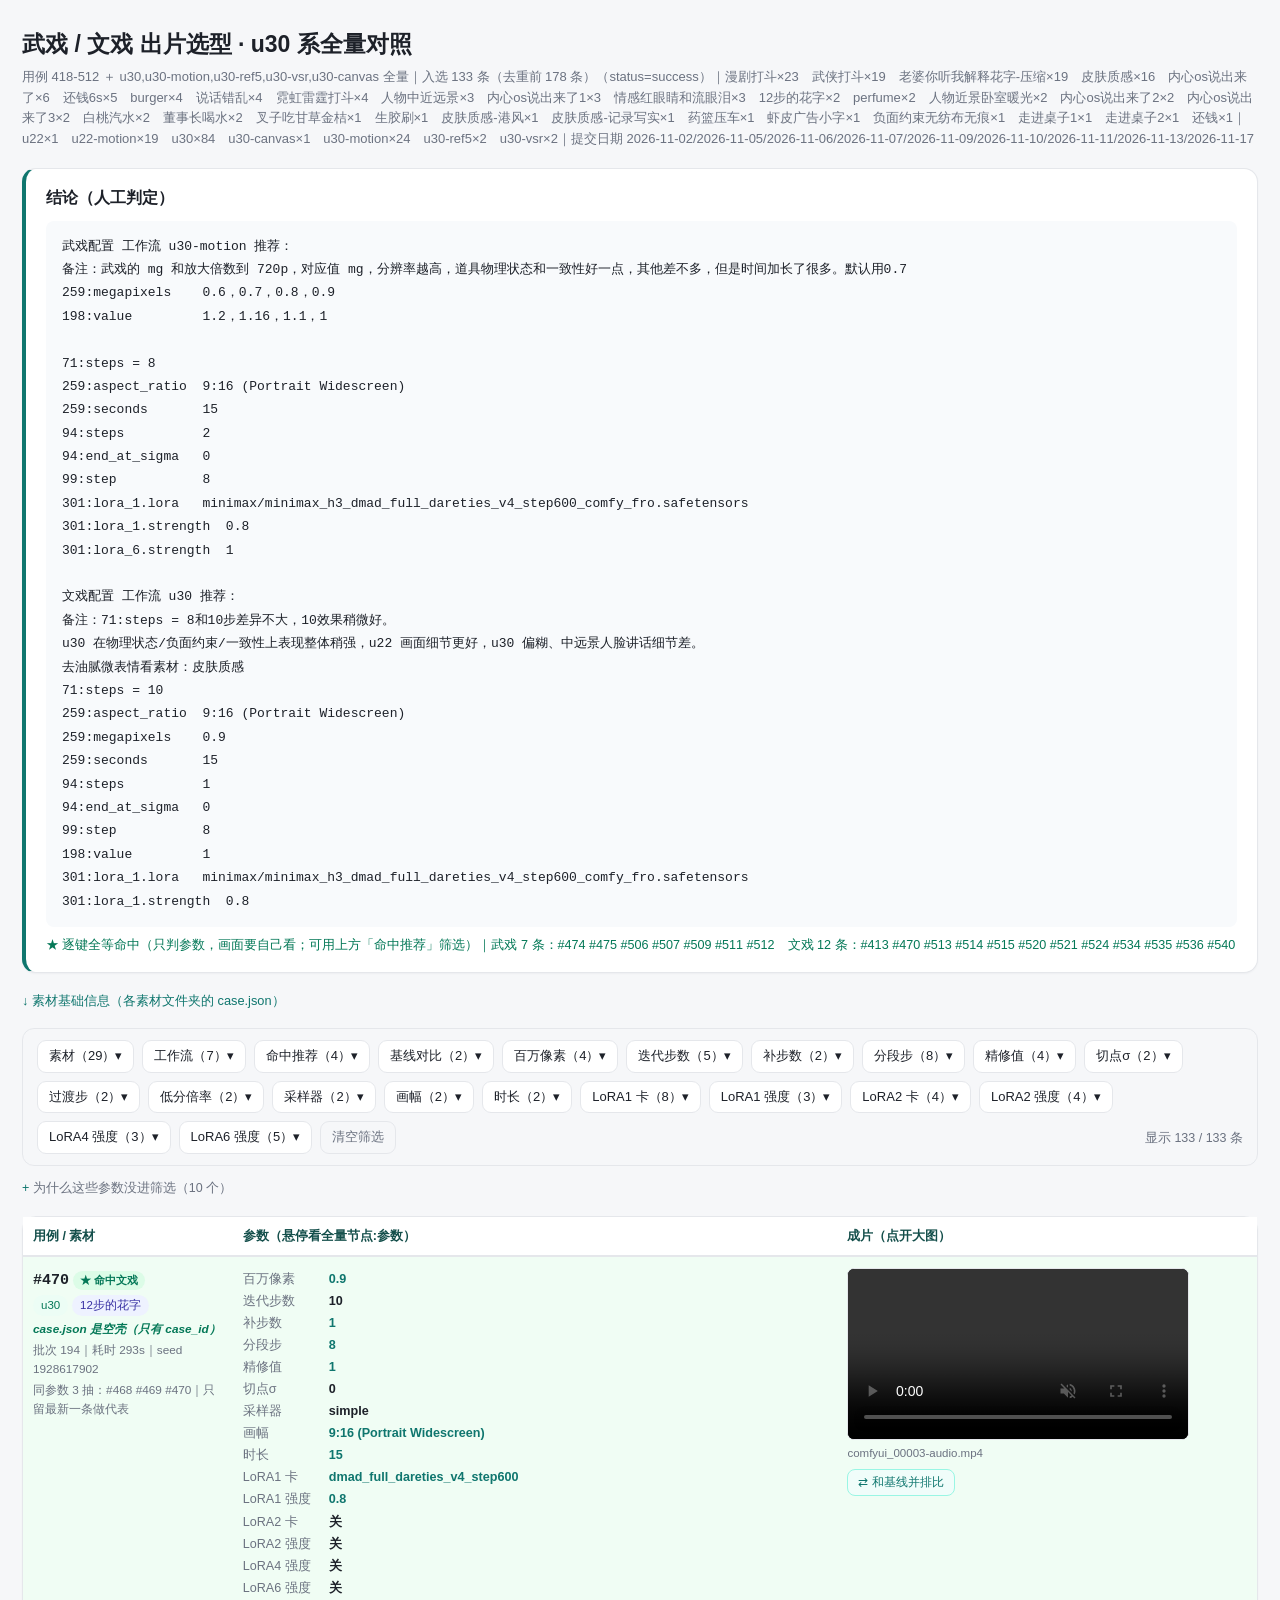
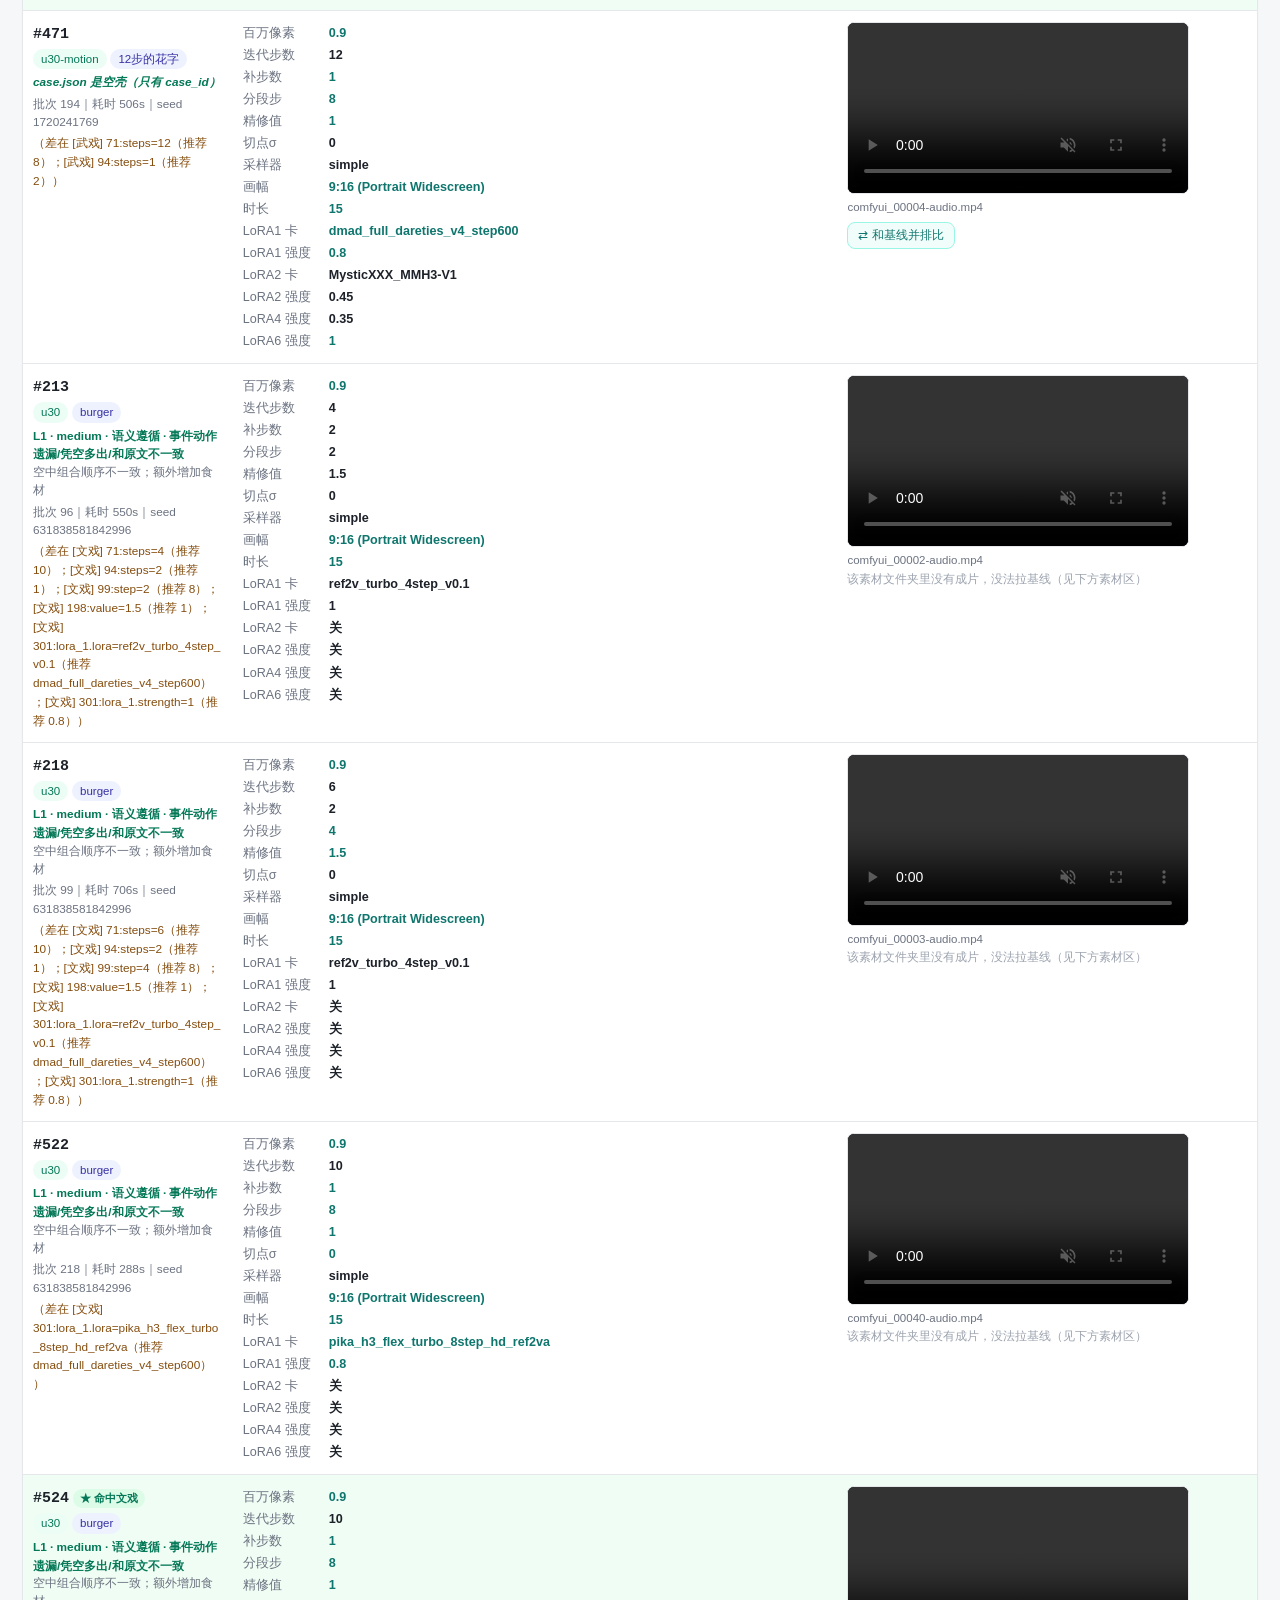
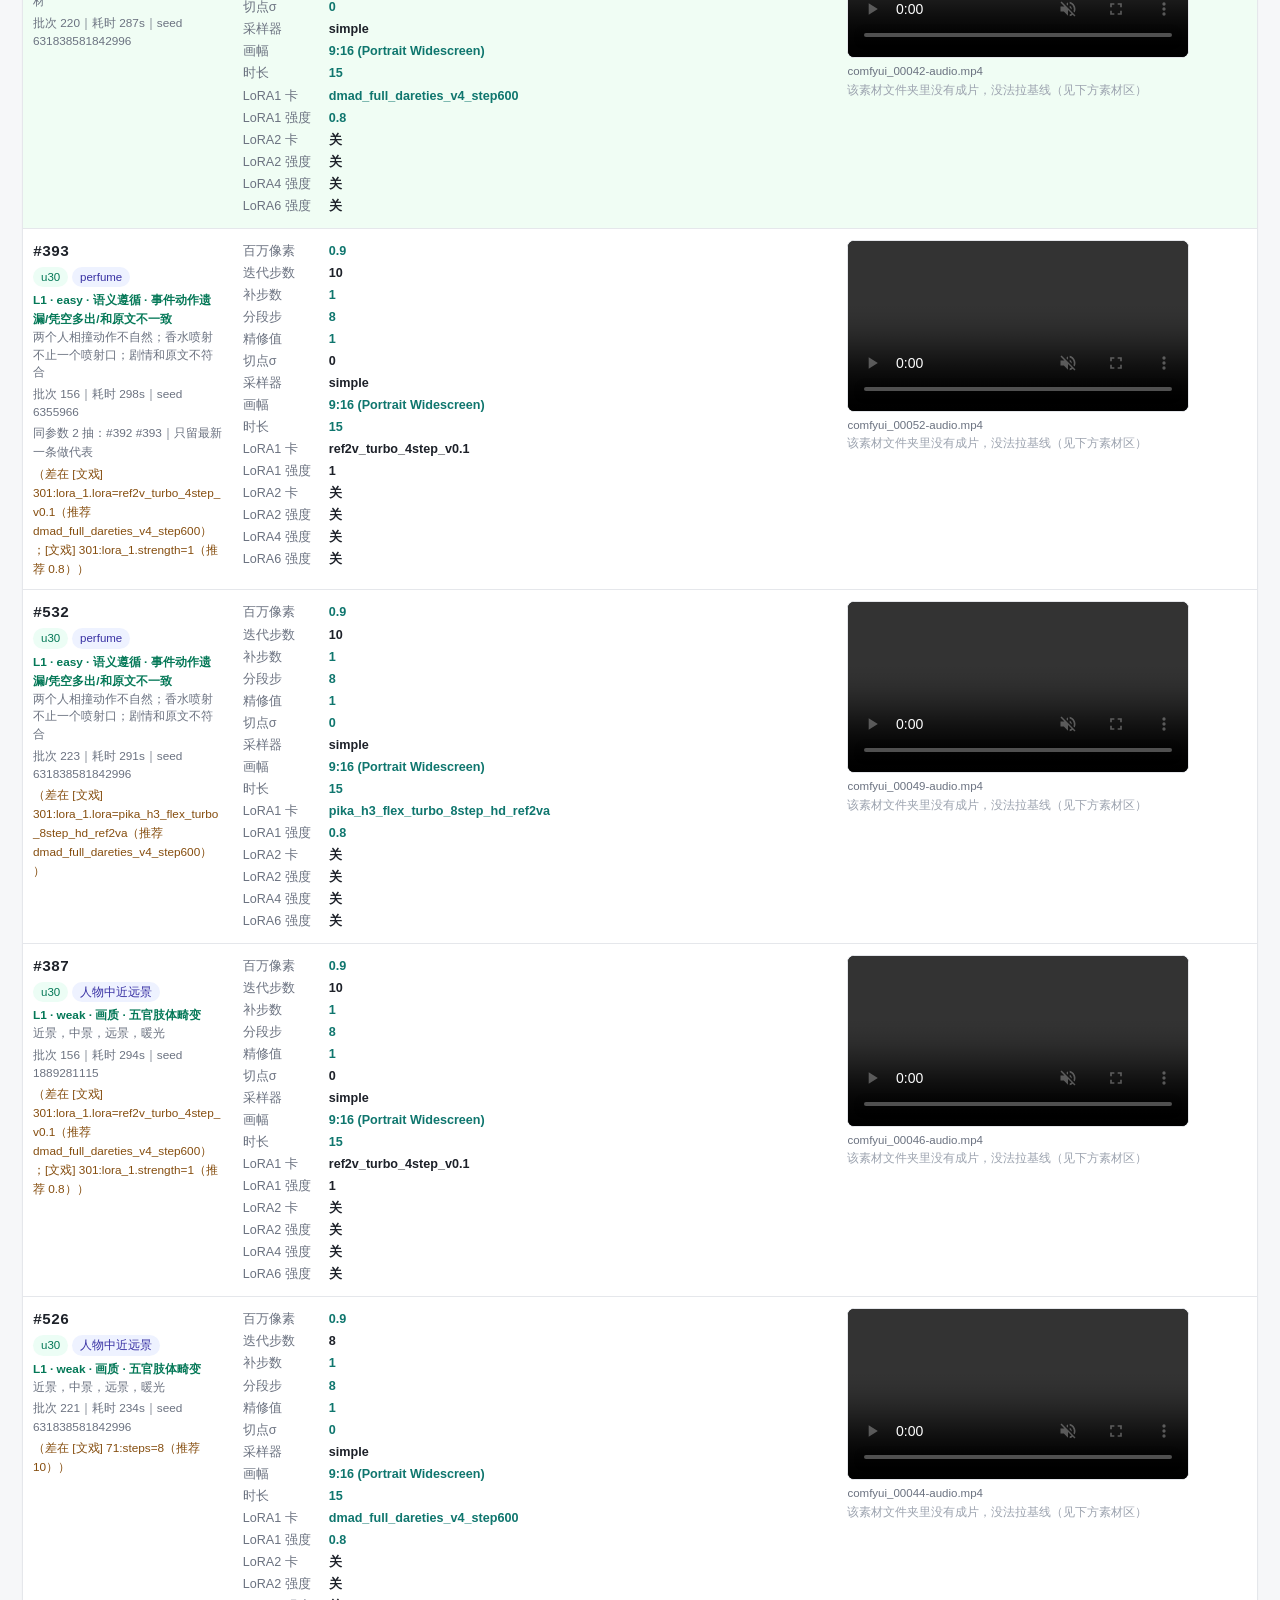
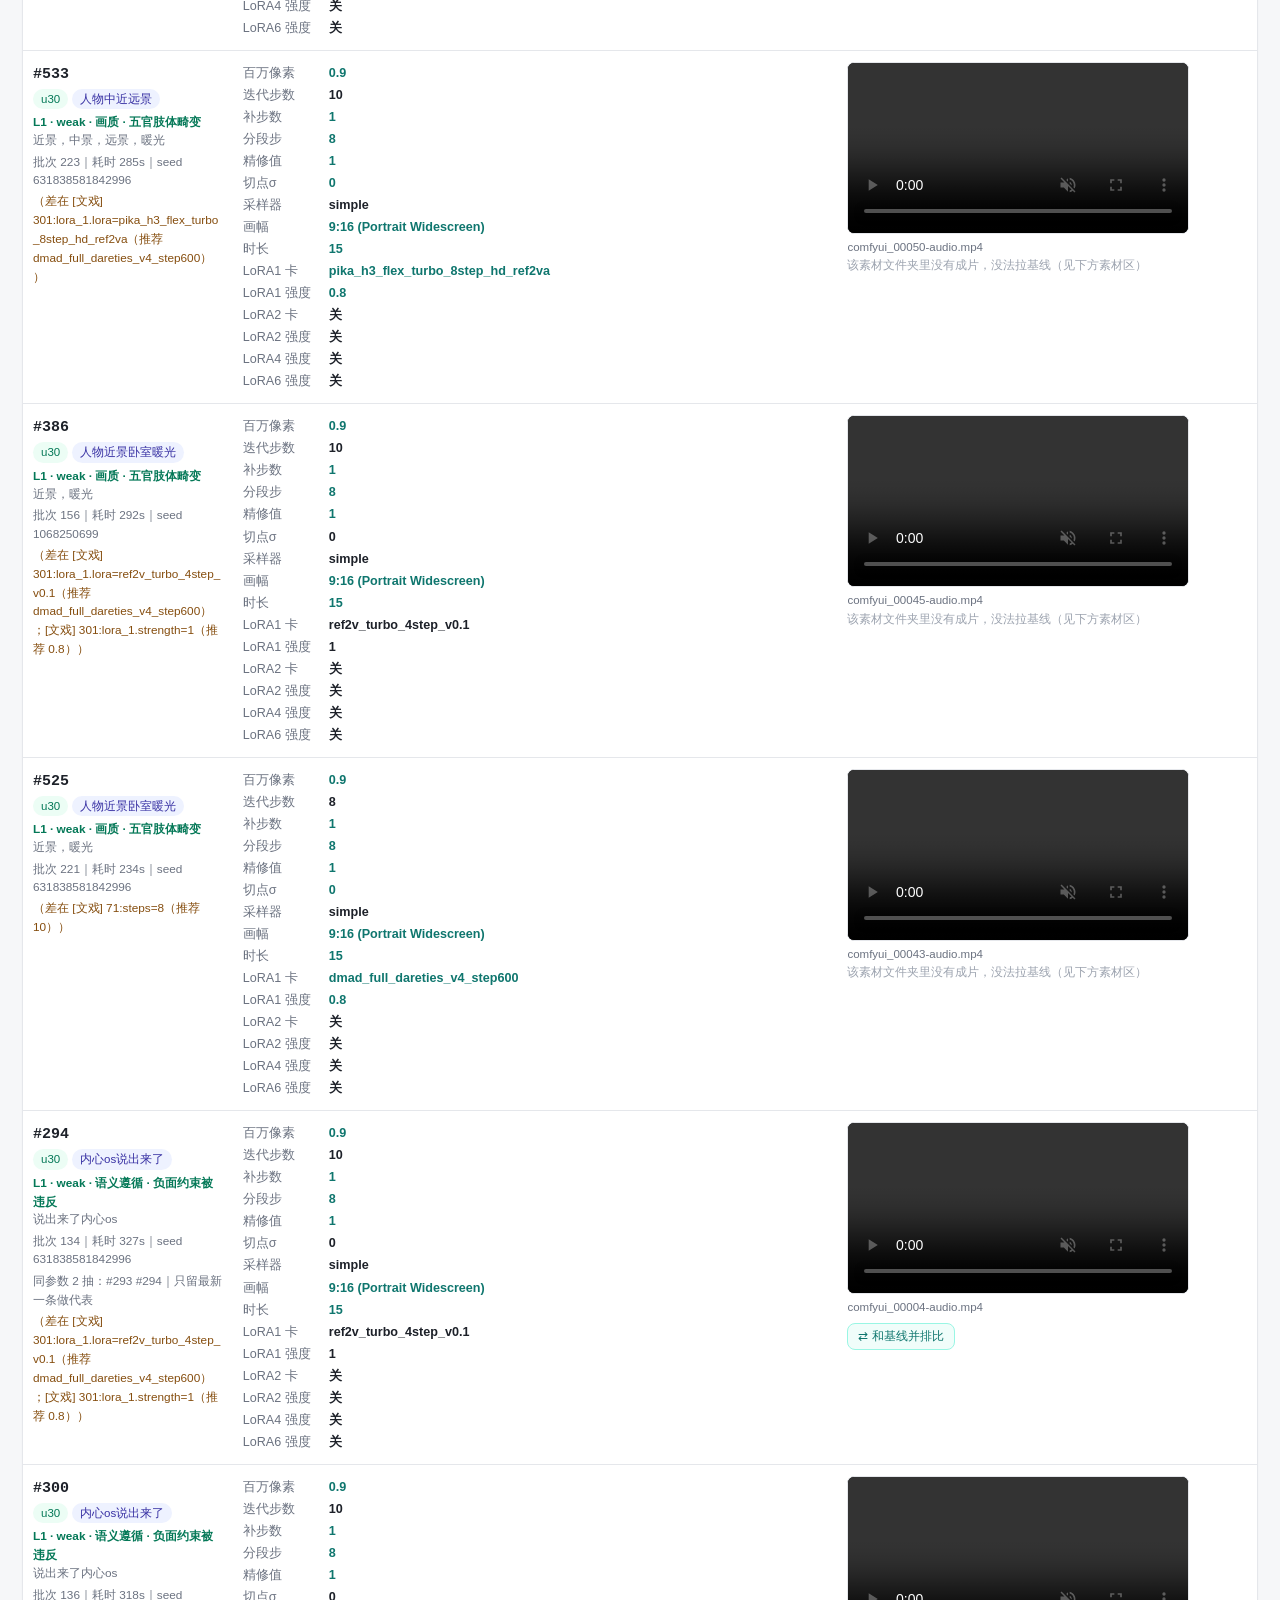
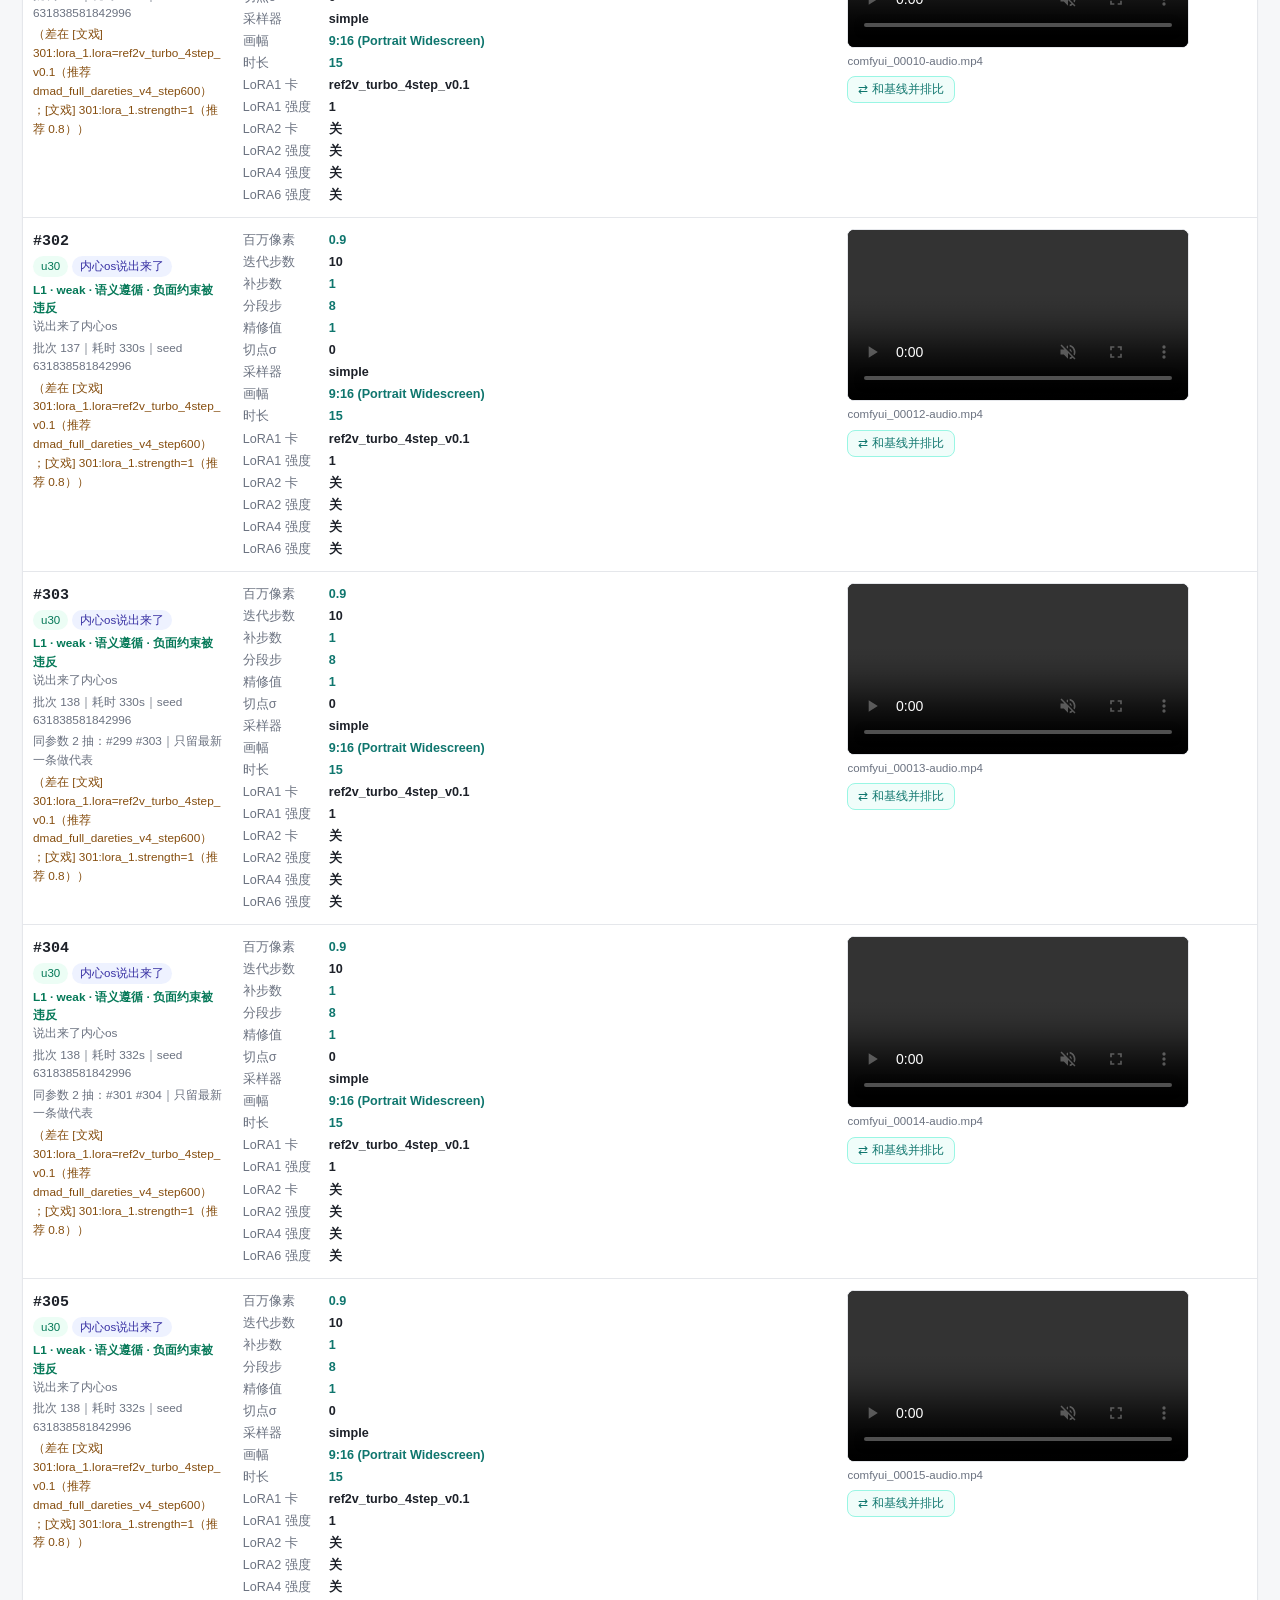
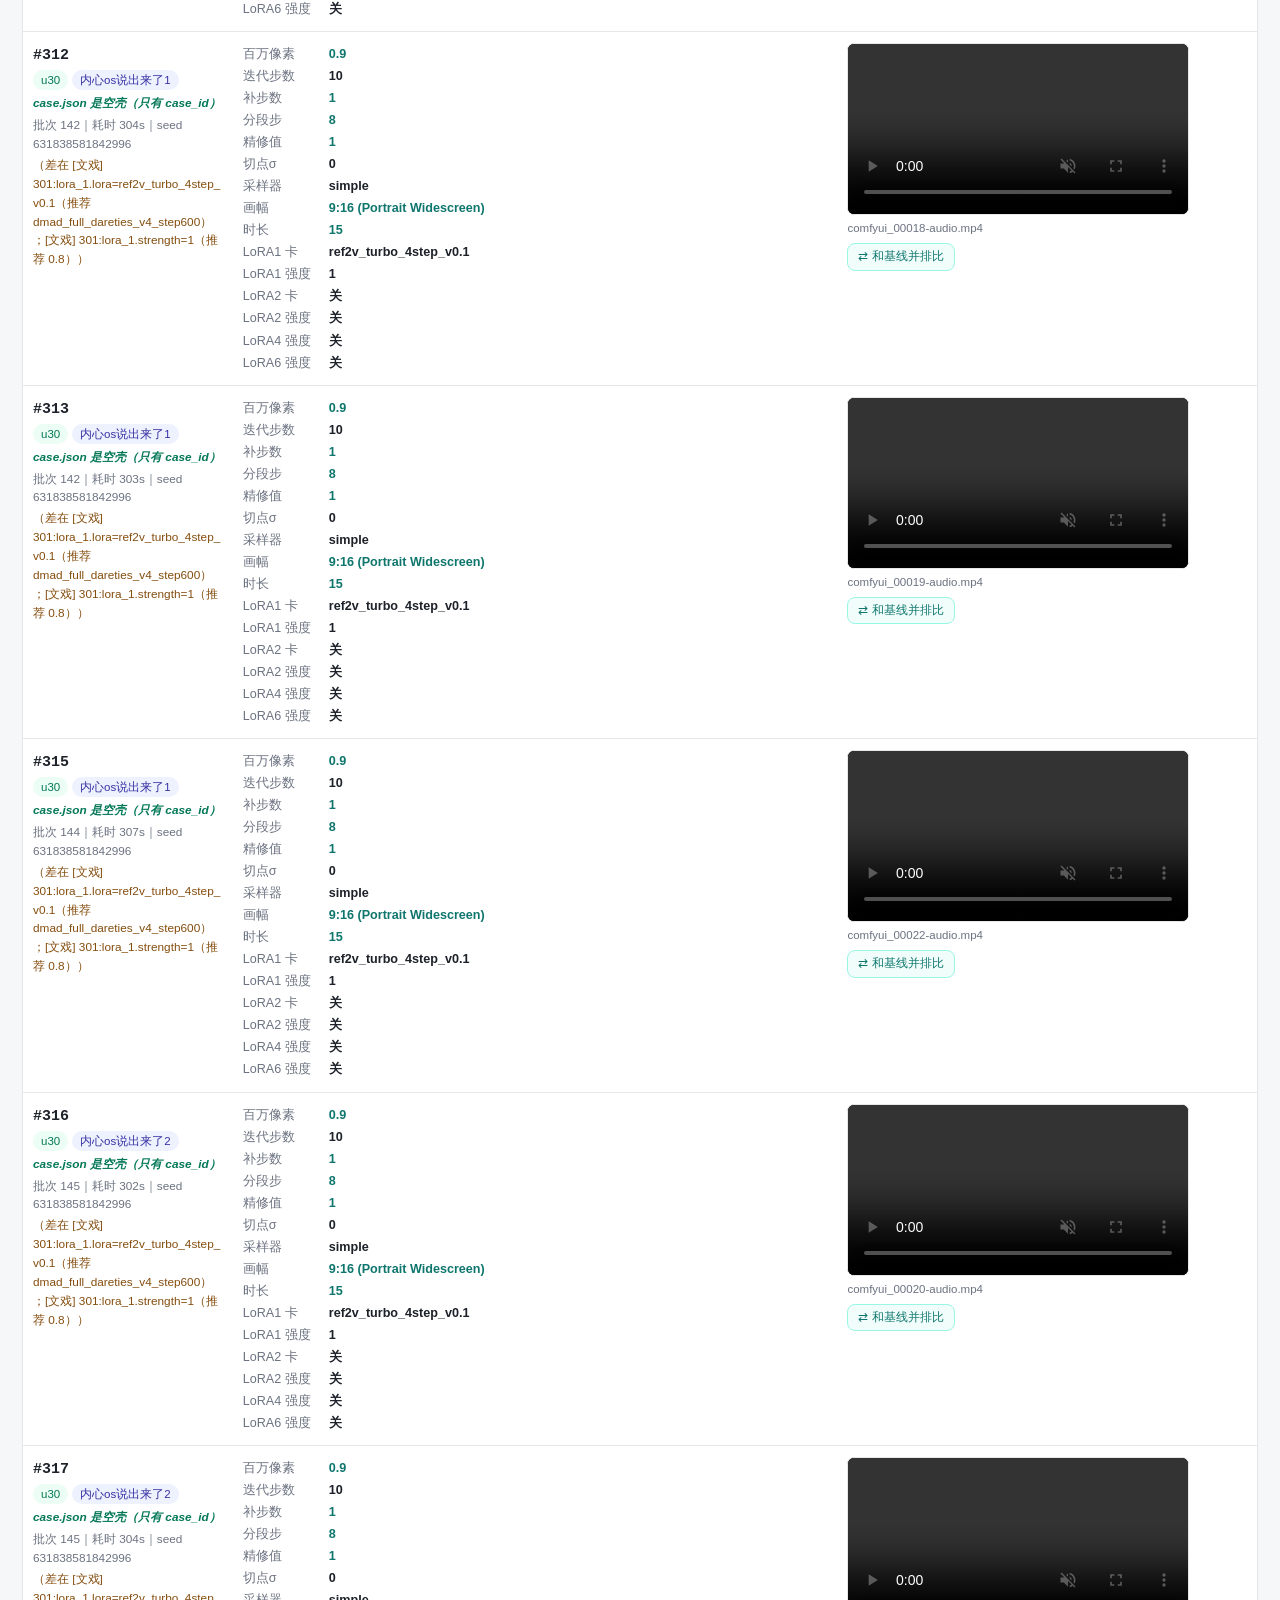
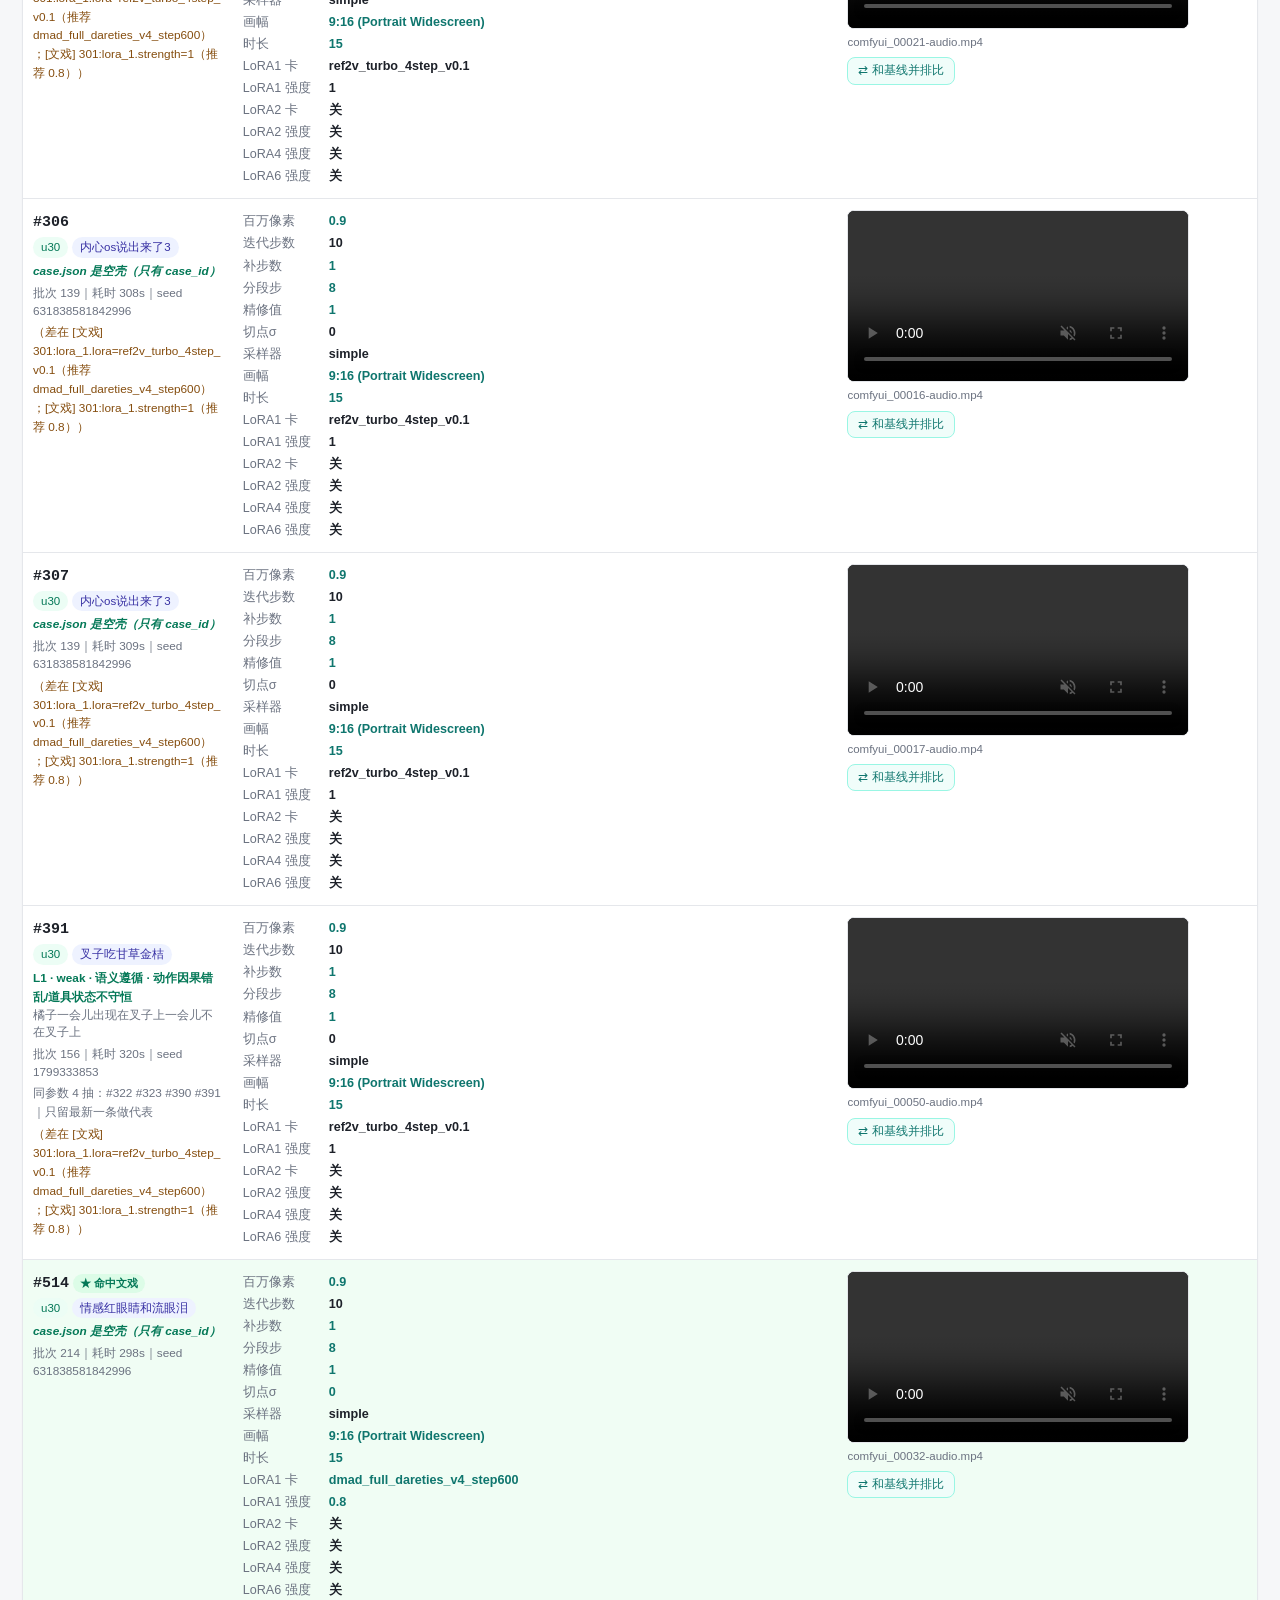
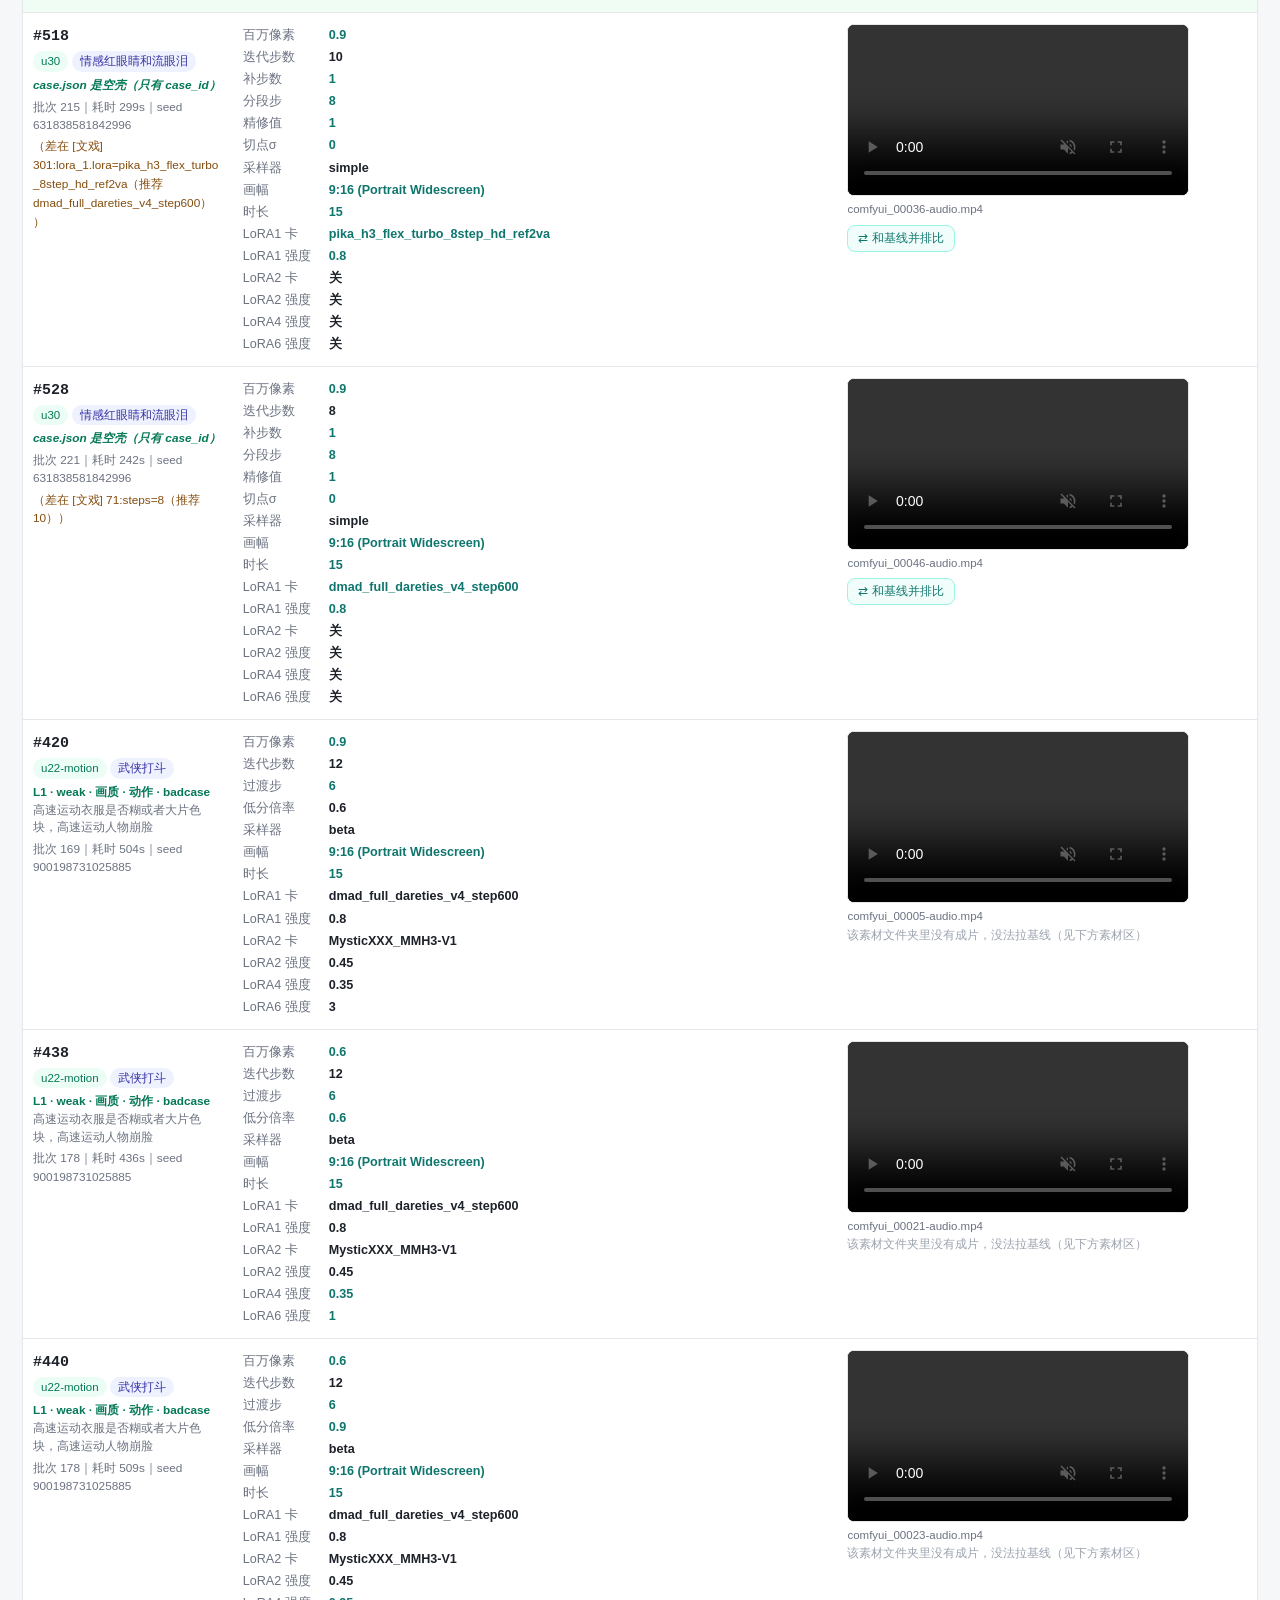
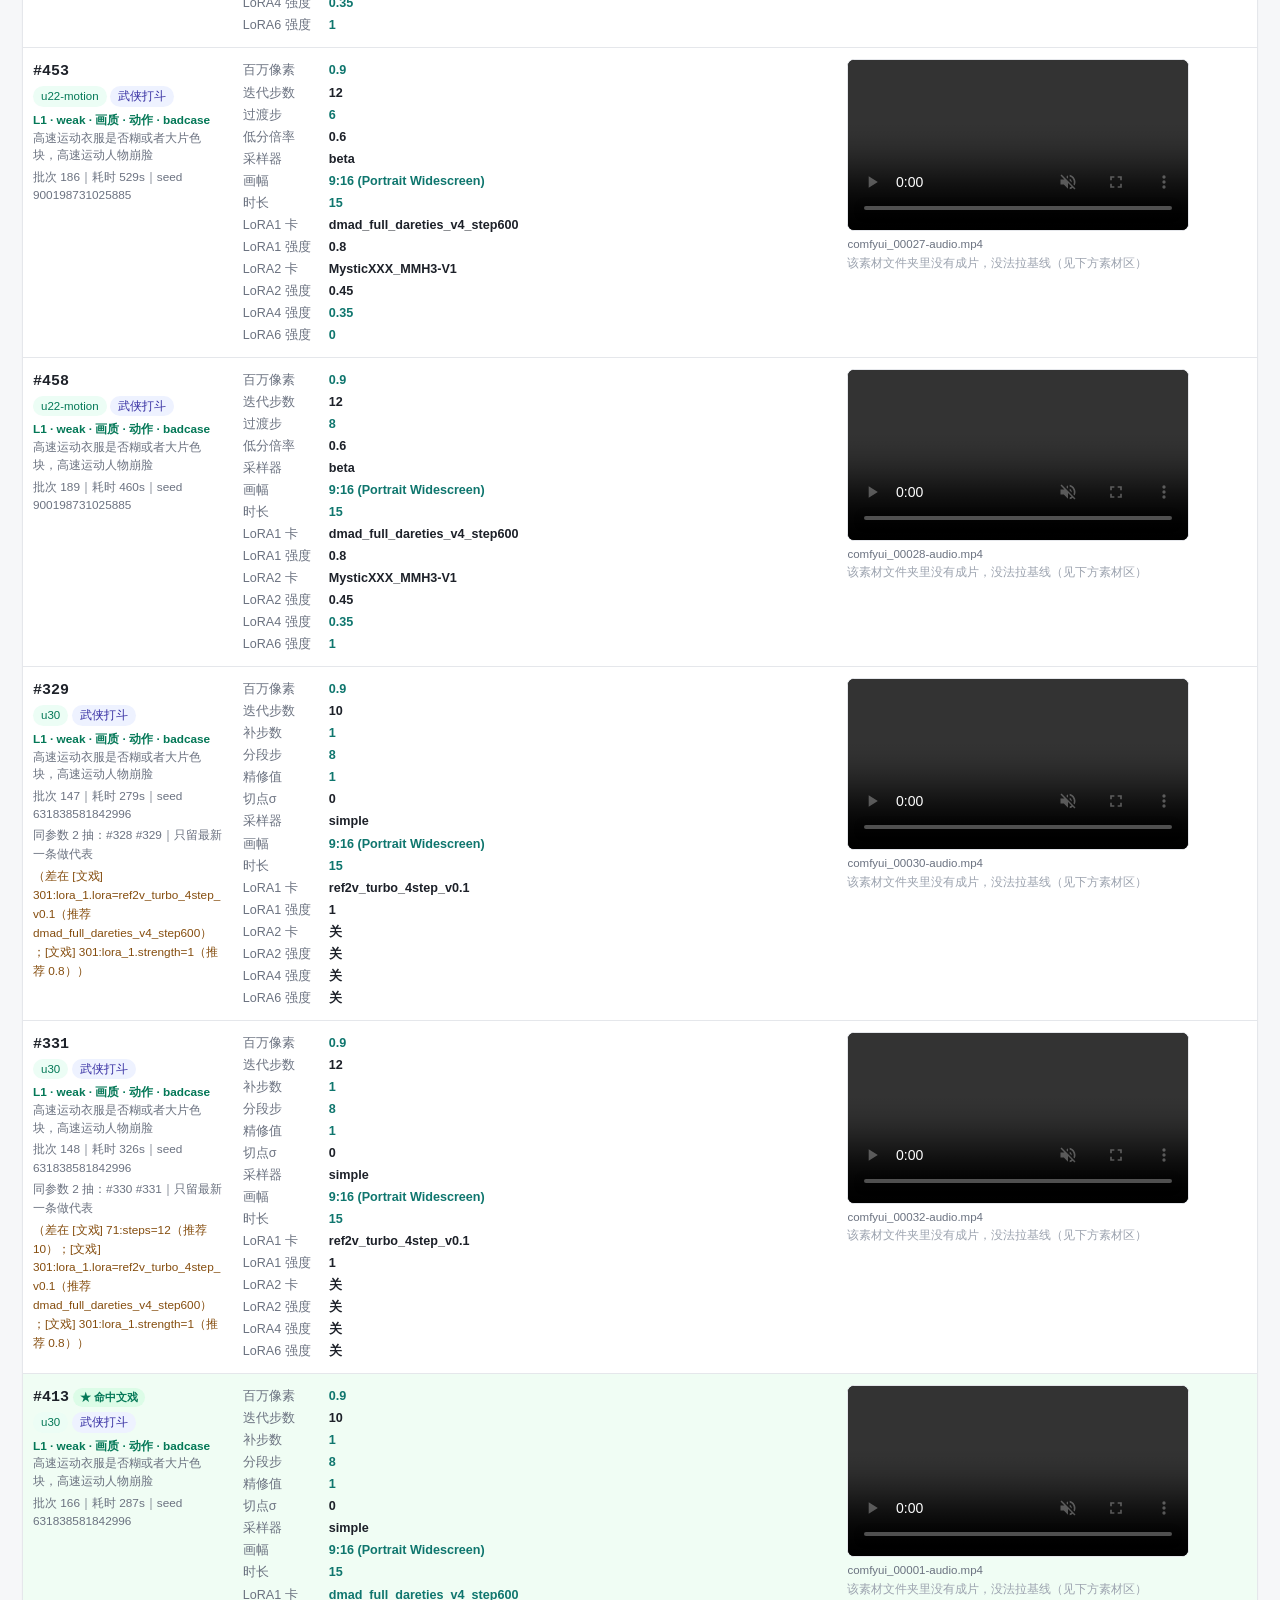
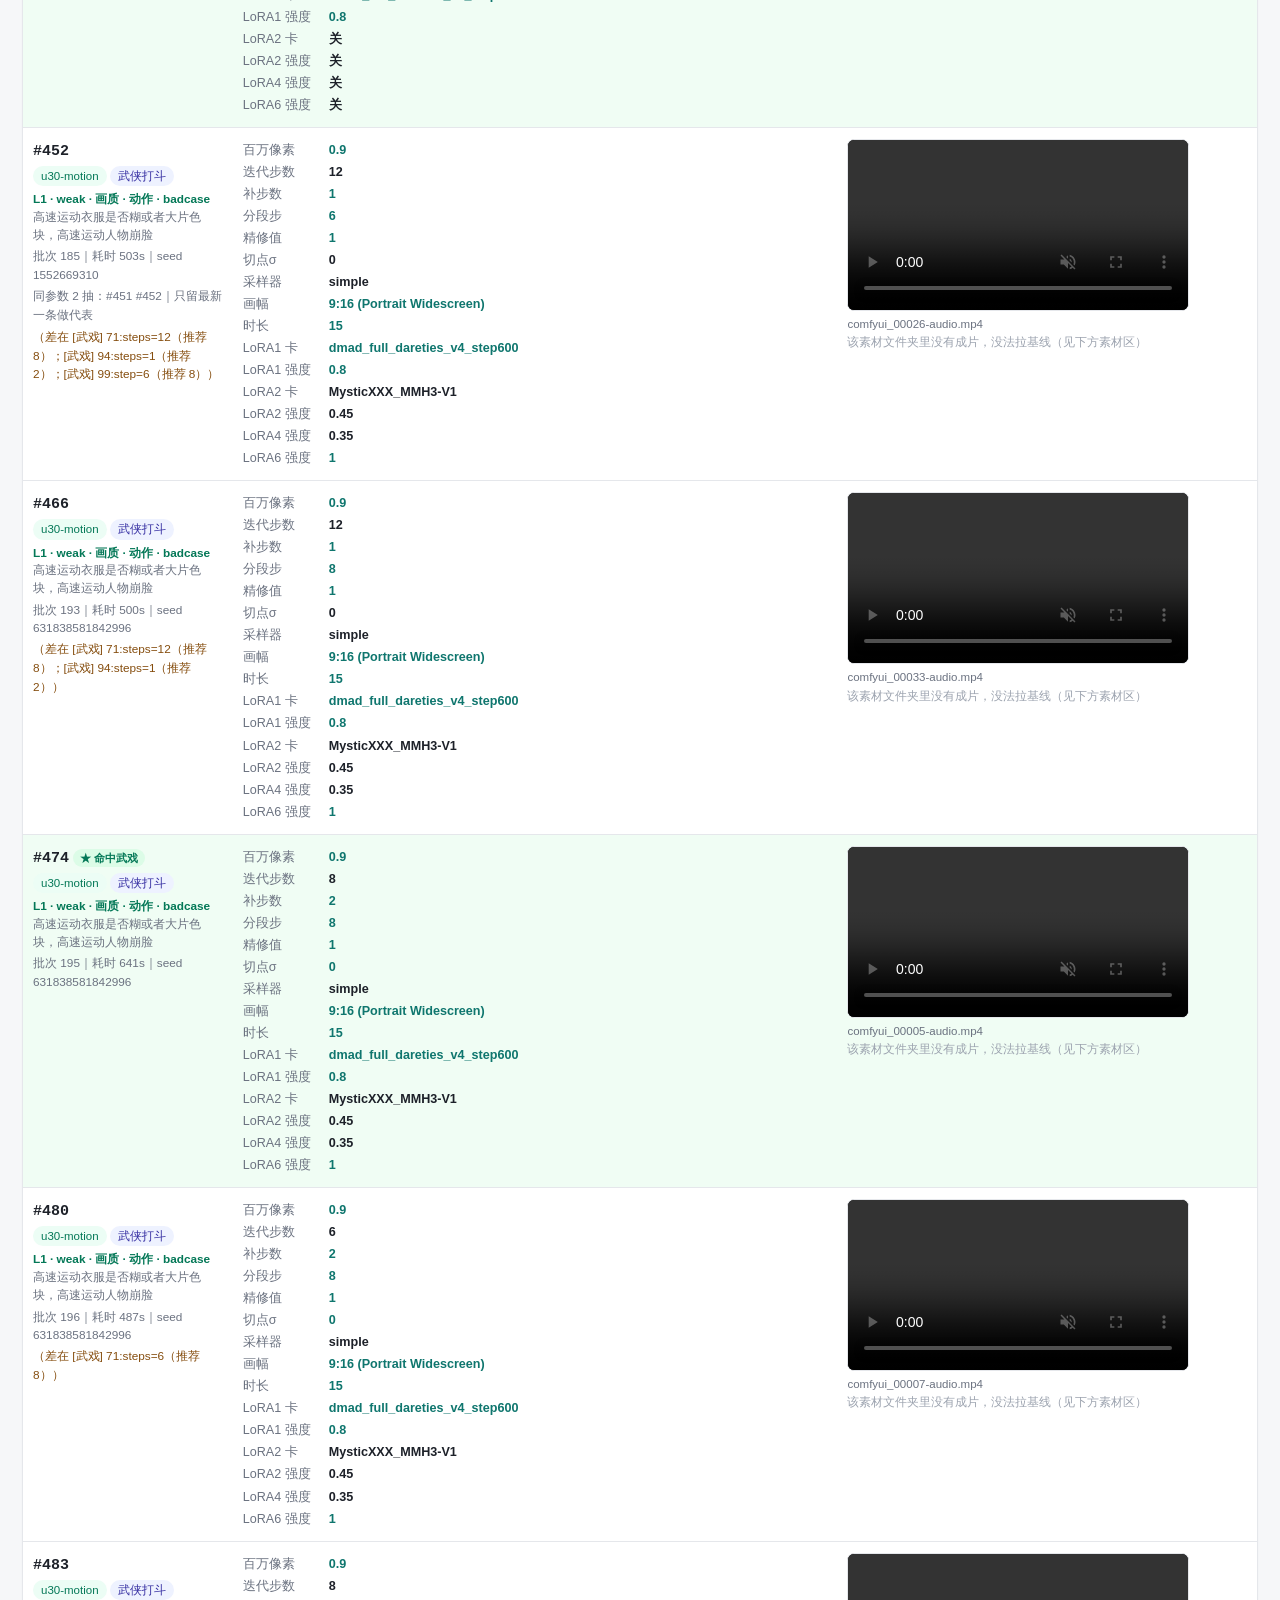
==== commit bca42c2a: "报告更新：武戏工作流选型-418-467-pub" ====
--- a/5f6bab80aba4676a98b3/index.html
+++ b/5f6bab80aba4676a98b3/index.html
@@ -124,7 +124,7 @@
 .modal .x{position:absolute;top:16px;right:22px;font-size:30px;color:#fff;cursor:pointer;line-height:1}
 footer{color:var(--sub);font-size:12px;margin-top:26px;line-height:1.8}
 </style></head><body><div class=wrap>
-<h1>武戏 / 文戏 出片选型 · u30 系全量对照</h1><div class=meta>用例 418-512 ＋ u30,u30-motion,u30-ref5,u30-vsr 全量｜入选 130 条（去重前 175 条）（status=success）｜漫剧打斗×23　武侠打斗×19　老婆你听我解释花字-压缩×19　皮肤质感×13　内心os说出来了×6　还钱6s×5　burger×4　说话错乱×4　霓虹雷霆打斗×4　人物中近远景×3　内心os说出来了1×3　情感红眼睛和流眼泪×3　12步的花字×2　perfume×2　人物近景卧室暖光×2　内心os说出来了2×2　内心os说出来了3×2　白桃汽水×2　董事长喝水×2　叉子吃甘草金桔×1　生胶刷×1　皮肤质感-港风×1　皮肤质感-记录写实×1　药篮压车×1　虾皮广告小字×1　负面约束无纺布无痕×1　走进桌子1×1　走进桌子2×1　还钱×1｜u22×1　u22-motion×19　u30×82　u30-motion×24　u30-ref5×2　u30-vsr×2｜提交日期 2026-11-02/2026-11-05/2026-11-06/2026-11-07/2026-11-09/2026-11-10/2026-11-11/2026-11-13/2026-11-17</div>
+<h1>武戏 / 文戏 出片选型 · u30 系全量对照</h1><div class=meta>用例 418-512 ＋ u30,u30-motion,u30-ref5,u30-vsr,u30-canvas 全量｜入选 133 条（去重前 178 条）（status=success）｜漫剧打斗×23　武侠打斗×19　老婆你听我解释花字-压缩×19　皮肤质感×16　内心os说出来了×6　还钱6s×5　burger×4　说话错乱×4　霓虹雷霆打斗×4　人物中近远景×3　内心os说出来了1×3　情感红眼睛和流眼泪×3　12步的花字×2　perfume×2　人物近景卧室暖光×2　内心os说出来了2×2　内心os说出来了3×2　白桃汽水×2　董事长喝水×2　叉子吃甘草金桔×1　生胶刷×1　皮肤质感-港风×1　皮肤质感-记录写实×1　药篮压车×1　虾皮广告小字×1　负面约束无纺布无痕×1　走进桌子1×1　走进桌子2×1　还钱×1｜u22×1　u22-motion×19　u30×84　u30-canvas×1　u30-motion×24　u30-ref5×2　u30-vsr×2｜提交日期 2026-11-02/2026-11-05/2026-11-06/2026-11-07/2026-11-09/2026-11-10/2026-11-11/2026-11-13/2026-11-17</div>
 <div class="card concl"><h2>结论（人工判定）</h2>
 <pre>武戏配置 工作流 u30-motion 推荐：
 备注：武戏的 mg 和放大倍数到 720p，对应值 mg，分辨率越高，道具物理状态和一致性好一点，其他差不多，但是时间加长了很多。默认用0.7
@@ -159,40 +159,40 @@
 <div class=hitline>★ 逐键全等命中（只判参数，画面要自己看；可用上方「命中推荐」筛选）｜武戏 7 条：#474 #475 #506 #507 #509 #511 #512　文戏 12 条：#413 #470 #513 #514 #515 #520 #521 #524 #534 #535 #536 #540</div>
 </div>
 <div class=jump><a href=#assets>↓ 素材基础信息（各素材文件夹的 case.json）</a></div>
-<div class=filters><div class=msel id="ms-d0"><button onclick="togglePanel('d0')">素材（29）&#9662;</button><div class=panel><label><input type=checkbox data-dim="d0" value="d0v0" onchange="applyFilters()">12步的花字</label><label><input type=checkbox data-dim="d0" value="d0v1" onchange="applyFilters()">burger</label><label><input type=checkbox data-dim="d0" value="d0v2" onchange="applyFilters()">perfume</label><label><input type=checkbox data-dim="d0" value="d0v3" onchange="applyFilters()">人物中近远景</label><label><input type=checkbox data-dim="d0" value="d0v4" onchange="applyFilters()">人物近景卧室暖光</label><label><input type=checkbox data-dim="d0" value="d0v5" onchange="applyFilters()">内心os说出来了</label><label><input type=checkbox data-dim="d0" value="d0v6" onchange="applyFilters()">内心os说出来了1</label><label><input type=checkbox data-dim="d0" value="d0v7" onchange="applyFilters()">内心os说出来了2</label><label><input type=checkbox data-dim="d0" value="d0v8" onchange="applyFilters()">内心os说出来了3</label><label><input type=checkbox data-dim="d0" value="d0v9" onchange="applyFilters()">叉子吃甘草金桔</label><label><input type=checkbox data-dim="d0" value="d0v10" onchange="applyFilters()">情感红眼睛和流眼泪</label><label><input type=checkbox data-dim="d0" value="d0v11" onchange="applyFilters()">武侠打斗</label><label><input type=checkbox data-dim="d0" value="d0v12" onchange="applyFilters()">漫剧打斗</label><label><input type=checkbox data-dim="d0" value="d0v13" onchange="applyFilters()">生胶刷</label><label><input type=checkbox data-dim="d0" value="d0v14" onchange="applyFilters()">白桃汽水</label><label><input type=checkbox data-dim="d0" value="d0v15" onchange="applyFilters()">皮肤质感</label><label><input type=checkbox data-dim="d0" value="d0v16" onchange="applyFilters()">皮肤质感-港风</label><label><input type=checkbox data-dim="d0" value="d0v17" onchange="applyFilters()">皮肤质感-记录写实</label><label><input type=checkbox data-dim="d0" value="d0v18" onchange="applyFilters()">老婆你听我解释花字-压缩</label><label><input type=checkbox data-dim="d0" value="d0v19" onchange="applyFilters()">药篮压车</label><label><input type=checkbox data-dim="d0" value="d0v20" onchange="applyFilters()">董事长喝水</label><label><input type=checkbox data-dim="d0" value="d0v21" onchange="applyFilters()">虾皮广告小字</label><label><input type=checkbox data-dim="d0" value="d0v22" onchange="applyFilters()">说话错乱</label><label><input type=checkbox data-dim="d0" value="d0v23" onchange="applyFilters()">负面约束无纺布无痕</label><label><input type=checkbox data-dim="d0" value="d0v24" onchange="applyFilters()">走进桌子1</label><label><input type=checkbox data-dim="d0" value="d0v25" onchange="applyFilters()">走进桌子2</label><label><input type=checkbox data-dim="d0" value="d0v26" onchange="applyFilters()">还钱</label><label><input type=checkbox data-dim="d0" value="d0v27" onchange="applyFilters()">还钱6s</label><label><input type=checkbox data-dim="d0" value="d0v28" onchange="applyFilters()">霓虹雷霆打斗</label></div></div><div class=msel id="ms-d1"><button onclick="togglePanel('d1')">工作流（6）&#9662;</button><div class=panel><label><input type=checkbox data-dim="d1" value="d1v0" onchange="applyFilters()">u22</label><label><input type=checkbox data-dim="d1" value="d1v1" onchange="applyFilters()">u22-motion</label><label><input type=checkbox data-dim="d1" value="d1v2" onchange="applyFilters()">u30</label><label><input type=checkbox data-dim="d1" value="d1v3" onchange="applyFilters()">u30-motion</label><label><input type=checkbox data-dim="d1" value="d1v4" onchange="applyFilters()">u30-ref5</label><label><input type=checkbox data-dim="d1" value="d1v5" onchange="applyFilters()">u30-vsr</label></div></div><div class=msel id="ms-d2"><button onclick="togglePanel('d2')">命中推荐（4）&#9662;</button><div class=panel><label><input type=checkbox data-dim="d2" value="d2v0" onchange="applyFilters()">★ 武戏</label><label><input type=checkbox data-dim="d2" value="d2v1" onchange="applyFilters()">★ 文戏</label><label><input type=checkbox data-dim="d2" value="d2v2" onchange="applyFilters()">未命中</label><label><input type=checkbox data-dim="d2" value="d2v3" onchange="applyFilters()">不适用（对照卡）</label></div></div><div class=msel id="ms-d3"><button onclick="togglePanel('d3')">基线对比（2）&#9662;</button><div class=panel><label><input type=checkbox data-dim="d3" value="d3v0" onchange="applyFilters()">有基线</label><label><input type=checkbox data-dim="d3" value="d3v1" onchange="applyFilters()">无</label></div></div><div class=msel id="ms-d4"><button onclick="togglePanel('d4')">百万像素（4）&#9662;</button><div class=panel><label><input type=checkbox data-dim="d4" value="d4v0" onchange="applyFilters()">0.4</label><label><input type=checkbox data-dim="d4" value="d4v1" onchange="applyFilters()">0.6</label><label><input type=checkbox data-dim="d4" value="d4v2" onchange="applyFilters()">0.7</label><label><input type=checkbox data-dim="d4" value="d4v3" onchange="applyFilters()">0.9</label></div></div><div class=msel id="ms-d5"><button onclick="togglePanel('d5')">迭代步数（5）&#9662;</button><div class=panel><label><input type=checkbox data-dim="d5" value="d5v0" onchange="applyFilters()">4</label><label><input type=checkbox data-dim="d5" value="d5v1" onchange="applyFilters()">6</label><label><input type=checkbox data-dim="d5" value="d5v2" onchange="applyFilters()">8</label><label><input type=checkbox data-dim="d5" value="d5v3" onchange="applyFilters()">10</label><label><input type=checkbox data-dim="d5" value="d5v4" onchange="applyFilters()">12</label></div></div><div class=msel id="ms-d6"><button onclick="togglePanel('d6')">补步数（2）&#9662;</button><div class=panel><label><input type=checkbox data-dim="d6" value="d6v0" onchange="applyFilters()">1</label><label><input type=checkbox data-dim="d6" value="d6v1" onchange="applyFilters()">2</label></div></div><div class=msel id="ms-d7"><button onclick="togglePanel('d7')">分段步（8）&#9662;</button><div class=panel><label><input type=checkbox data-dim="d7" value="d7v0" onchange="applyFilters()">2</label><label><input type=checkbox data-dim="d7" value="d7v1" onchange="applyFilters()">4</label><label><input type=checkbox data-dim="d7" value="d7v2" onchange="applyFilters()">6</label><label><input type=checkbox data-dim="d7" value="d7v3" onchange="applyFilters()">8</label><label><input type=checkbox data-dim="d7" value="d7v4" onchange="applyFilters()">10</label><label><input type=checkbox data-dim="d7" value="d7v5" onchange="applyFilters()">12</label><label><input type=checkbox data-dim="d7" value="d7v6" onchange="applyFilters()">14</label><label><input type=checkbox data-dim="d7" value="d7v7" onchange="applyFilters()">16</label></div></div><div class=msel id="ms-d8"><button onclick="togglePanel('d8')">精修值（4）&#9662;</button><div class=panel><label><input type=checkbox data-dim="d8" value="d8v0" onchange="applyFilters()">1</label><label><input type=checkbox data-dim="d8" value="d8v1" onchange="applyFilters()">1.16</label><label><input type=checkbox data-dim="d8" value="d8v2" onchange="applyFilters()">1.2</label><label><input type=checkbox data-dim="d8" value="d8v3" onchange="applyFilters()">1.5</label></div></div><div class=msel id="ms-d9"><button onclick="togglePanel('d9')">切点σ（2）&#9662;</button><div class=panel><label><input type=checkbox data-dim="d9" value="d9v0" onchange="applyFilters()">0</label><label><input type=checkbox data-dim="d9" value="d9v1" onchange="applyFilters()">2</label></div></div><div class=msel id="ms-d10"><button onclick="togglePanel('d10')">过渡步（2）&#9662;</button><div class=panel><label><input type=checkbox data-dim="d10" value="d10v0" onchange="applyFilters()">6</label><label><input type=checkbox data-dim="d10" value="d10v1" onchange="applyFilters()">8</label></div></div><div class=msel id="ms-d11"><button onclick="togglePanel('d11')">低分倍率（2）&#9662;</button><div class=panel><label><input type=checkbox data-dim="d11" value="d11v0" onchange="applyFilters()">0.6</label><label><input type=checkbox data-dim="d11" value="d11v1" onchange="applyFilters()">0.9</label></div></div><div class=msel id="ms-d12"><button onclick="togglePanel('d12')">采样器（2）&#9662;</button><div class=panel><label><input type=checkbox data-dim="d12" value="d12v0" onchange="applyFilters()">beta</label><label><input type=checkbox data-dim="d12" value="d12v1" onchange="applyFilters()">simple</label></div></div><div class=msel id="ms-d13"><button onclick="togglePanel('d13')">时长（2）&#9662;</button><div class=panel><label><input type=checkbox data-dim="d13" value="d13v0" onchange="applyFilters()">6</label><label><input type=checkbox data-dim="d13" value="d13v1" onchange="applyFilters()">15</label></div></div><div class=msel id="ms-d14"><button onclick="togglePanel('d14')">LoRA1 卡（8）&#9662;</button><div class=panel><label><input type=checkbox data-dim="d14" value="d14v0" onchange="applyFilters()">PDMD_DMAD_4step_r256_add_fro1_turbo_lora</label><label><input type=checkbox data-dim="d14" value="d14v1" onchange="applyFilters()">dmad_full_dareties_v4_step600</label><label><input type=checkbox data-dim="d14" value="d14v2" onchange="applyFilters()">fl2v_turbo_4step_v1.2_768p</label><label><input type=checkbox data-dim="d14" value="d14v3" onchange="applyFilters()">ref2v_lightx2v_turbo_4step_v0.1_resized_avg_rank_20</label><label><input type=checkbox data-dim="d14" value="d14v4" onchange="applyFilters()">ref2v_turbo_4step_v0.1</label><label><input type=checkbox data-dim="d14" value="d14v5" onchange="applyFilters()">ref2v_turbo_8step_v1.0_768p</label><label><input type=checkbox data-dim="d14" value="d14v6" onchange="applyFilters()">turbo_v4_step600_ema_pruned</label><label><input type=checkbox data-dim="d14" value="d14v7" onchange="applyFilters()">pika_h3_flex_turbo_8step_hd_ref2va</label></div></div><div class=msel id="ms-d15"><button onclick="togglePanel('d15')">LoRA1 强度（3）&#9662;</button><div class=panel><label><input type=checkbox data-dim="d15" value="d15v0" onchange="applyFilters()">0.75</label><label><input type=checkbox data-dim="d15" value="d15v1" onchange="applyFilters()">0.8</label><label><input type=checkbox data-dim="d15" value="d15v2" onchange="applyFilters()">1</label></div></div><div class=msel id="ms-d16"><button onclick="togglePanel('d16')">LoRA2 卡（4）&#9662;</button><div class=panel><label><input type=checkbox data-dim="d16" value="d16v0" onchange="applyFilters()">MMH3-RealismSlider-V1</label><label><input type=checkbox data-dim="d16" value="d16v1" onchange="applyFilters()">MysticXXX_MMH3-V1</label><label><input type=checkbox data-dim="d16" value="d16v2" onchange="applyFilters()">h3-realism-people-t2v-i2v-r2v-触发词r34l1sm</label><label><input type=checkbox data-dim="d16" value="d16v3" onchange="applyFilters()">关</label></div></div><div class=msel id="ms-d17"><button onclick="togglePanel('d17')">LoRA2 强度（4）&#9662;</button><div class=panel><label><input type=checkbox data-dim="d17" value="d17v0" onchange="applyFilters()">0.45</label><label><input type=checkbox data-dim="d17" value="d17v1" onchange="applyFilters()">0.5</label><label><input type=checkbox data-dim="d17" value="d17v2" onchange="applyFilters()">1</label><label><input type=checkbox data-dim="d17" value="d17v3" onchange="applyFilters()">关</label></div></div><div class=msel id="ms-d18"><button onclick="togglePanel('d18')">LoRA4 强度（3）&#9662;</button><div class=panel><label><input type=checkbox data-dim="d18" value="d18v0" onchange="applyFilters()">0.35</label><label><input type=checkbox data-dim="d18" value="d18v1" onchange="applyFilters()">0.5</label><label><input type=checkbox data-dim="d18" value="d18v2" onchange="applyFilters()">关</label></div></div><div class=msel id="ms-d19"><button onclick="togglePanel('d19')">LoRA6 强度（5）&#9662;</button><div class=panel><label><input type=checkbox data-dim="d19" value="d19v0" onchange="applyFilters()">0</label><label><input type=checkbox data-dim="d19" value="d19v1" onchange="applyFilters()">1</label><label><input type=checkbox data-dim="d19" value="d19v2" onchange="applyFilters()">2</label><label><input type=checkbox data-dim="d19" value="d19v3" onchange="applyFilters()">3</label><label><input type=checkbox data-dim="d19" value="d19v4" onchange="applyFilters()">关</label></div></div><button class=ghost onclick=resetFilters()>清空筛选</button><span id=count></span></div><details class=hint><summary>为什么这些参数没进筛选（10 个）</summary>图最长边、CLIP 模型、CFG、LoRA3 卡、LoRA3 强度、LoRA4 卡、LoRA5 卡、LoRA5 强度、LoRA6 卡、分段步·100节点——同一张卡里取值没变过：跨卡不同是工作流模板自带，或另一张卡根本没这个节点，不是本批变量。悬停参数列仍能看到全部。</details>
+<div class=filters><div class=msel id="ms-d0"><button onclick="togglePanel('d0')">素材（29）&#9662;</button><div class=panel><label><input type=checkbox data-dim="d0" value="d0v0" onchange="applyFilters()">12步的花字</label><label><input type=checkbox data-dim="d0" value="d0v1" onchange="applyFilters()">burger</label><label><input type=checkbox data-dim="d0" value="d0v2" onchange="applyFilters()">perfume</label><label><input type=checkbox data-dim="d0" value="d0v3" onchange="applyFilters()">人物中近远景</label><label><input type=checkbox data-dim="d0" value="d0v4" onchange="applyFilters()">人物近景卧室暖光</label><label><input type=checkbox data-dim="d0" value="d0v5" onchange="applyFilters()">内心os说出来了</label><label><input type=checkbox data-dim="d0" value="d0v6" onchange="applyFilters()">内心os说出来了1</label><label><input type=checkbox data-dim="d0" value="d0v7" onchange="applyFilters()">内心os说出来了2</label><label><input type=checkbox data-dim="d0" value="d0v8" onchange="applyFilters()">内心os说出来了3</label><label><input type=checkbox data-dim="d0" value="d0v9" onchange="applyFilters()">叉子吃甘草金桔</label><label><input type=checkbox data-dim="d0" value="d0v10" onchange="applyFilters()">情感红眼睛和流眼泪</label><label><input type=checkbox data-dim="d0" value="d0v11" onchange="applyFilters()">武侠打斗</label><label><input type=checkbox data-dim="d0" value="d0v12" onchange="applyFilters()">漫剧打斗</label><label><input type=checkbox data-dim="d0" value="d0v13" onchange="applyFilters()">生胶刷</label><label><input type=checkbox data-dim="d0" value="d0v14" onchange="applyFilters()">白桃汽水</label><label><input type=checkbox data-dim="d0" value="d0v15" onchange="applyFilters()">皮肤质感</label><label><input type=checkbox data-dim="d0" value="d0v16" onchange="applyFilters()">皮肤质感-港风</label><label><input type=checkbox data-dim="d0" value="d0v17" onchange="applyFilters()">皮肤质感-记录写实</label><label><input type=checkbox data-dim="d0" value="d0v18" onchange="applyFilters()">老婆你听我解释花字-压缩</label><label><input type=checkbox data-dim="d0" value="d0v19" onchange="applyFilters()">药篮压车</label><label><input type=checkbox data-dim="d0" value="d0v20" onchange="applyFilters()">董事长喝水</label><label><input type=checkbox data-dim="d0" value="d0v21" onchange="applyFilters()">虾皮广告小字</label><label><input type=checkbox data-dim="d0" value="d0v22" onchange="applyFilters()">说话错乱</label><label><input type=checkbox data-dim="d0" value="d0v23" onchange="applyFilters()">负面约束无纺布无痕</label><label><input type=checkbox data-dim="d0" value="d0v24" onchange="applyFilters()">走进桌子1</label><label><input type=checkbox data-dim="d0" value="d0v25" onchange="applyFilters()">走进桌子2</label><label><input type=checkbox data-dim="d0" value="d0v26" onchange="applyFilters()">还钱</label><label><input type=checkbox data-dim="d0" value="d0v27" onchange="applyFilters()">还钱6s</label><label><input type=checkbox data-dim="d0" value="d0v28" onchange="applyFilters()">霓虹雷霆打斗</label></div></div><div class=msel id="ms-d1"><button onclick="togglePanel('d1')">工作流（7）&#9662;</button><div class=panel><label><input type=checkbox data-dim="d1" value="d1v0" onchange="applyFilters()">u22</label><label><input type=checkbox data-dim="d1" value="d1v1" onchange="applyFilters()">u22-motion</label><label><input type=checkbox data-dim="d1" value="d1v2" onchange="applyFilters()">u30</label><label><input type=checkbox data-dim="d1" value="d1v3" onchange="applyFilters()">u30-canvas</label><label><input type=checkbox data-dim="d1" value="d1v4" onchange="applyFilters()">u30-motion</label><label><input type=checkbox data-dim="d1" value="d1v5" onchange="applyFilters()">u30-ref5</label><label><input type=checkbox data-dim="d1" value="d1v6" onchange="applyFilters()">u30-vsr</label></div></div><div class=msel id="ms-d2"><button onclick="togglePanel('d2')">命中推荐（4）&#9662;</button><div class=panel><label><input type=checkbox data-dim="d2" value="d2v0" onchange="applyFilters()">★ 武戏</label><label><input type=checkbox data-dim="d2" value="d2v1" onchange="applyFilters()">★ 文戏</label><label><input type=checkbox data-dim="d2" value="d2v2" onchange="applyFilters()">未命中</label><label><input type=checkbox data-dim="d2" value="d2v3" onchange="applyFilters()">不适用（对照卡）</label></div></div><div class=msel id="ms-d3"><button onclick="togglePanel('d3')">基线对比（2）&#9662;</button><div class=panel><label><input type=checkbox data-dim="d3" value="d3v0" onchange="applyFilters()">有基线</label><label><input type=checkbox data-dim="d3" value="d3v1" onchange="applyFilters()">无</label></div></div><div class=msel id="ms-d4"><button onclick="togglePanel('d4')">百万像素（4）&#9662;</button><div class=panel><label><input type=checkbox data-dim="d4" value="d4v0" onchange="applyFilters()">0.4</label><label><input type=checkbox data-dim="d4" value="d4v1" onchange="applyFilters()">0.6</label><label><input type=checkbox data-dim="d4" value="d4v2" onchange="applyFilters()">0.7</label><label><input type=checkbox data-dim="d4" value="d4v3" onchange="applyFilters()">0.9</label></div></div><div class=msel id="ms-d5"><button onclick="togglePanel('d5')">迭代步数（5）&#9662;</button><div class=panel><label><input type=checkbox data-dim="d5" value="d5v0" onchange="applyFilters()">4</label><label><input type=checkbox data-dim="d5" value="d5v1" onchange="applyFilters()">6</label><label><input type=checkbox data-dim="d5" value="d5v2" onchange="applyFilters()">8</label><label><input type=checkbox data-dim="d5" value="d5v3" onchange="applyFilters()">10</label><label><input type=checkbox data-dim="d5" value="d5v4" onchange="applyFilters()">12</label></div></div><div class=msel id="ms-d6"><button onclick="togglePanel('d6')">补步数（2）&#9662;</button><div class=panel><label><input type=checkbox data-dim="d6" value="d6v0" onchange="applyFilters()">1</label><label><input type=checkbox data-dim="d6" value="d6v1" onchange="applyFilters()">2</label></div></div><div class=msel id="ms-d7"><button onclick="togglePanel('d7')">分段步（8）&#9662;</button><div class=panel><label><input type=checkbox data-dim="d7" value="d7v0" onchange="applyFilters()">2</label><label><input type=checkbox data-dim="d7" value="d7v1" onchange="applyFilters()">4</label><label><input type=checkbox data-dim="d7" value="d7v2" onchange="applyFilters()">6</label><label><input type=checkbox data-dim="d7" value="d7v3" onchange="applyFilters()">8</label><label><input type=checkbox data-dim="d7" value="d7v4" onchange="applyFilters()">10</label><label><input type=checkbox data-dim="d7" value="d7v5" onchange="applyFilters()">12</label><label><input type=checkbox data-dim="d7" value="d7v6" onchange="applyFilters()">14</label><label><input type=checkbox data-dim="d7" value="d7v7" onchange="applyFilters()">16</label></div></div><div class=msel id="ms-d8"><button onclick="togglePanel('d8')">精修值（4）&#9662;</button><div class=panel><label><input type=checkbox data-dim="d8" value="d8v0" onchange="applyFilters()">1</label><label><input type=checkbox data-dim="d8" value="d8v1" onchange="applyFilters()">1.16</label><label><input type=checkbox data-dim="d8" value="d8v2" onchange="applyFilters()">1.2</label><label><input type=checkbox data-dim="d8" value="d8v3" onchange="applyFilters()">1.5</label></div></div><div class=msel id="ms-d9"><button onclick="togglePanel('d9')">切点σ（2）&#9662;</button><div class=panel><label><input type=checkbox data-dim="d9" value="d9v0" onchange="applyFilters()">0</label><label><input type=checkbox data-dim="d9" value="d9v1" onchange="applyFilters()">2</label></div></div><div class=msel id="ms-d10"><button onclick="togglePanel('d10')">过渡步（2）&#9662;</button><div class=panel><label><input type=checkbox data-dim="d10" value="d10v0" onchange="applyFilters()">6</label><label><input type=checkbox data-dim="d10" value="d10v1" onchange="applyFilters()">8</label></div></div><div class=msel id="ms-d11"><button onclick="togglePanel('d11')">低分倍率（2）&#9662;</button><div class=panel><label><input type=checkbox data-dim="d11" value="d11v0" onchange="applyFilters()">0.6</label><label><input type=checkbox data-dim="d11" value="d11v1" onchange="applyFilters()">0.9</label></div></div><div class=msel id="ms-d12"><button onclick="togglePanel('d12')">采样器（2）&#9662;</button><div class=panel><label><input type=checkbox data-dim="d12" value="d12v0" onchange="applyFilters()">beta</label><label><input type=checkbox data-dim="d12" value="d12v1" onchange="applyFilters()">simple</label></div></div><div class=msel id="ms-d13"><button onclick="togglePanel('d13')">画幅（2）&#9662;</button><div class=panel><label><input type=checkbox data-dim="d13" value="d13v0" onchange="applyFilters()">16:9 (Widescreen)</label><label><input type=checkbox data-dim="d13" value="d13v1" onchange="applyFilters()">9:16 (Portrait Widescreen)</label></div></div><div class=msel id="ms-d14"><button onclick="togglePanel('d14')">时长（2）&#9662;</button><div class=panel><label><input type=checkbox data-dim="d14" value="d14v0" onchange="applyFilters()">6</label><label><input type=checkbox data-dim="d14" value="d14v1" onchange="applyFilters()">15</label></div></div><div class=msel id="ms-d15"><button onclick="togglePanel('d15')">LoRA1 卡（8）&#9662;</button><div class=panel><label><input type=checkbox data-dim="d15" value="d15v0" onchange="applyFilters()">PDMD_DMAD_4step_r256_add_fro1_turbo_lora</label><label><input type=checkbox data-dim="d15" value="d15v1" onchange="applyFilters()">dmad_full_dareties_v4_step600</label><label><input type=checkbox data-dim="d15" value="d15v2" onchange="applyFilters()">fl2v_turbo_4step_v1.2_768p</label><label><input type=checkbox data-dim="d15" value="d15v3" onchange="applyFilters()">ref2v_lightx2v_turbo_4step_v0.1_resized_avg_rank_20</label><label><input type=checkbox data-dim="d15" value="d15v4" onchange="applyFilters()">ref2v_turbo_4step_v0.1</label><label><input type=checkbox data-dim="d15" value="d15v5" onchange="applyFilters()">ref2v_turbo_8step_v1.0_768p</label><label><input type=checkbox data-dim="d15" value="d15v6" onchange="applyFilters()">turbo_v4_step600_ema_pruned</label><label><input type=checkbox data-dim="d15" value="d15v7" onchange="applyFilters()">pika_h3_flex_turbo_8step_hd_ref2va</label></div></div><div class=msel id="ms-d16"><button onclick="togglePanel('d16')">LoRA1 强度（3）&#9662;</button><div class=panel><label><input type=checkbox data-dim="d16" value="d16v0" onchange="applyFilters()">0.75</label><label><input type=checkbox data-dim="d16" value="d16v1" onchange="applyFilters()">0.8</label><label><input type=checkbox data-dim="d16" value="d16v2" onchange="applyFilters()">1</label></div></div><div class=msel id="ms-d17"><button onclick="togglePanel('d17')">LoRA2 卡（4）&#9662;</button><div class=panel><label><input type=checkbox data-dim="d17" value="d17v0" onchange="applyFilters()">MMH3-RealismSlider-V1</label><label><input type=checkbox data-dim="d17" value="d17v1" onchange="applyFilters()">MysticXXX_MMH3-V1</label><label><input type=checkbox data-dim="d17" value="d17v2" onchange="applyFilters()">h3-realism-people-t2v-i2v-r2v-触发词r34l1sm</label><label><input type=checkbox data-dim="d17" value="d17v3" onchange="applyFilters()">关</label></div></div><div class=msel id="ms-d18"><button onclick="togglePanel('d18')">LoRA2 强度（4）&#9662;</button><div class=panel><label><input type=checkbox data-dim="d18" value="d18v0" onchange="applyFilters()">0.45</label><label><input type=checkbox data-dim="d18" value="d18v1" onchange="applyFilters()">0.5</label><label><input type=checkbox data-dim="d18" value="d18v2" onchange="applyFilters()">1</label><label><input type=checkbox data-dim="d18" value="d18v3" onchange="applyFilters()">关</label></div></div><div class=msel id="ms-d19"><button onclick="togglePanel('d19')">LoRA4 强度（3）&#9662;</button><div class=panel><label><input type=checkbox data-dim="d19" value="d19v0" onchange="applyFilters()">0.35</label><label><input type=checkbox data-dim="d19" value="d19v1" onchange="applyFilters()">0.5</label><label><input type=checkbox data-dim="d19" value="d19v2" onchange="applyFilters()">关</label></div></div><div class=msel id="ms-d20"><button onclick="togglePanel('d20')">LoRA6 强度（5）&#9662;</button><div class=panel><label><input type=checkbox data-dim="d20" value="d20v0" onchange="applyFilters()">0</label><label><input type=checkbox data-dim="d20" value="d20v1" onchange="applyFilters()">1</label><label><input type=checkbox data-dim="d20" value="d20v2" onchange="applyFilters()">2</label><label><input type=checkbox data-dim="d20" value="d20v3" onchange="applyFilters()">3</label><label><input type=checkbox data-dim="d20" value="d20v4" onchange="applyFilters()">关</label></div></div><button class=ghost onclick=resetFilters()>清空筛选</button><span id=count></span></div><details class=hint><summary>为什么这些参数没进筛选（10 个）</summary>图最长边、CLIP 模型、CFG、LoRA3 卡、LoRA3 强度、LoRA4 卡、LoRA5 卡、LoRA5 强度、LoRA6 卡、分段步·100节点——同一张卡里取值没变过：跨卡不同是工作流模板自带，或另一张卡根本没这个节点，不是本批变量。悬停参数列仍能看到全部。</details>
 <div class=card style=padding:0><table><colgroup><col class=c1><col class=c2><col class=c3></colgroup><thead><tr><th>用例 / 素材</th><th>参数（悬停看全量节点:参数）</th><th>成片（点开大图）</th></tr></thead><tbody id=rows>
-<tr class="hit" data-d0="d0v0" data-d1="d1v2" data-d12="d12v1" data-d13="d13v1" data-d14="d14v1" data-d15="d15v1" data-d16="d16v3" data-d17="d17v3" data-d18="d18v2" data-d19="d19v4" data-d2="d2v1" data-d3="d3v0" data-d4="d4v3" data-d5="d5v3" data-d6="d6v0" data-d7="d7v3" data-d8="d8v0" data-d9="d9v0"><td><span class=cid>#470</span> <span class=badge>★ 命中文戏</span><div><span class="tag wf">u30</span> <span class=tag>12步的花字</span></div><div class=acase><i>case.json 是空壳（只有 case_id）</i></div><div class=mut>批次 194｜耗时 293s｜seed 1928617902</div><div class=dup>同参数 3 抽：#468 #469 #470｜只留最新一条做代表</div></td><td><div class=pcell><div class="pline hot"><span class=pk>百万像素</span><b>0.9</b></div><div class="pline"><span class=pk>迭代步数</span><b>10</b></div><div class="pline hot"><span class=pk>补步数</span><b>1</b></div><div class="pline hot"><span class=pk>分段步</span><b>8</b></div><div class="pline hot"><span class=pk>精修值</span><b>1</b></div><div class="pline"><span class=pk>切点σ</span><b>0</b></div><div class="pline"><span class=pk>采样器</span><b>simple</b></div><div class="pline hot"><span class=pk>时长</span><b>15</b></div><div class="pline hot"><span class=pk>LoRA1 卡</span><b>dmad_full_dareties_v4_step600</b></div><div class="pline hot"><span class=pk>LoRA1 强度</span><b>0.8</b></div><div class="pline"><span class=pk>LoRA2 卡</span><b>关</b></div><div class="pline"><span class=pk>LoRA2 强度</span><b>关</b></div><div class="pline"><span class=pk>LoRA4 强度</span><b>关</b></div><div class="pline"><span class=pk>LoRA6 强度</span><b>关</b></div><div class=tip><div class=tt>出片设置</div><pre>* 259:aspect_ratio = 9:16 (Portrait Widescreen)
-* 259:megapixels = 0.9
-* 259:seconds = 15
-  259:fps = 24
-  259:image_max_side = auto</pre><div class=tt>采样 / 步数</div><pre>  71:steps = 10
-  71:scheduler = simple
-  71:denoise = 1
-* 94:steps = 1
-  94:start_at_sigma = 1.0000000000000002
-  94:end_at_sigma = 0
-  94:spacing = linear
-* 99:step = 8
-  100:step = 0
-* 198:value = 1</pre><div class=tt>模型 / LoRA</div><pre>  301:clip_name = qwen3vl_32b_minimax_h3_int8_convrot.safetensors
-  301:attention = comfy kitchen attention
-* 301:lora_1.strength = 0.8 · 开 · minimax_h3_dmad_full_dareties_v4_step600_comfy_fro.safetensors
-  301:lora_2.strength = 关 · MysticXXX_MMH3-V1.safetensors
-  301:lora_3.strength = 关 · H3_Combat_V2.safetensors
-  301:lora_4.strength = 关 · Motion_Repair_V2.safetensors
-  301:lora_5.strength = 关 · H3_Fight_Flow_V1.safetensors
-  301:lora_6.strength = 关 · motion_speed_slider_mmh3_v1.1.safetensors</pre><div class=tt>其他</div><pre>  121:selection = sol-attn
-  121:start_percent = 0.2
-  121:end_percent = 0.9000000000000001
-  124:model_name = minimax_h3_latent_upscaler_3d_bf16.safetensors
-  124:mode = scale by multiplier
-  141:frame_rate = 24
-  141:crf = 16
-  143:chunks = 2
-  143:seq_threshold = 4096
-  214:alpha = 0.1
-  214:distilled_adapter = t8_compat/MiniMaxH3_SemanticBridge_v1_T8_Compat.safetensors</pre><div class=tt>提交覆盖（* 即下面标了星的那些行）</div><pre>198:value=1、259:aspect_ratio=9:16 (Portrait Widescreen)、259:megapixels=0.9、259:seconds=15、301:lora_1.lora=minimax/minimax_h3_dmad_full_dareties_v4_step600_comfy_fro.safetensors、301:lora_1.strength=0.8、94:steps=1、99:step=8</pre></div></div></td><td><video class=vthumb src="media/470.mp4" controls preload=metadata muted playsinline onclick="openModal(this)" data-cap="#470 12步的花字 · comfyui_00003-audio.mp4"></video><div class=vmeta>comfyui_00003-audio.mp4</div><button class=cmp data-base="media/base-12步的花字.mp4" data-bcap="基线成片 · 12步的花字" data-case="media/470.mp4" data-ccap="#470 出片 · u30 · 12步的花字" data-cparams="#470 u30 · 百万像素=0.9 ｜ 迭代步数=10 ｜ 补步数=1 ｜ 分段步=8 ｜ 精修值=1 ｜ 切点σ=0 ｜ 采样器=simple ｜ 时长=15 ｜ LoRA1 卡=dmad_full_dareties_v4_step600 ｜ LoRA1 强度=0.8 ｜ LoRA2 卡=关 ｜ LoRA2 强度=关 ｜ LoRA4 强度=关 ｜ LoRA6 强度=关" onclick="openCompare(this)">⇄ 和基线并排比</button></td></tr>
-<tr class="" data-d0="d0v0" data-d1="d1v3" data-d12="d12v1" data-d13="d13v1" data-d14="d14v1" data-d15="d15v1" data-d16="d16v1" data-d17="d17v0" data-d18="d18v0" data-d19="d19v1" data-d2="d2v2" data-d3="d3v0" data-d4="d4v3" data-d5="d5v4" data-d6="d6v0" data-d7="d7v3" data-d8="d8v0" data-d9="d9v0"><td><span class=cid>#471</span> <div><span class="tag wf">u30-motion</span> <span class=tag>12步的花字</span></div><div class=acase><i>case.json 是空壳（只有 case_id）</i></div><div class=mut>批次 194｜耗时 506s｜seed 1720241769</div><div class=gap>（差在 [武戏] 71:steps=12（推荐 8）；[武戏] 94:steps=1（推荐 2））</div></td><td><div class=pcell><div class="pline hot"><span class=pk>百万像素</span><b>0.9</b></div><div class="pline"><span class=pk>迭代步数</span><b>12</b></div><div class="pline hot"><span class=pk>补步数</span><b>1</b></div><div class="pline hot"><span class=pk>分段步</span><b>8</b></div><div class="pline hot"><span class=pk>精修值</span><b>1</b></div><div class="pline"><span class=pk>切点σ</span><b>0</b></div><div class="pline"><span class=pk>采样器</span><b>simple</b></div><div class="pline hot"><span class=pk>时长</span><b>15</b></div><div class="pline hot"><span class=pk>LoRA1 卡</span><b>dmad_full_dareties_v4_step600</b></div><div class="pline hot"><span class=pk>LoRA1 强度</span><b>0.8</b></div><div class="pline"><span class=pk>LoRA2 卡</span><b>MysticXXX_MMH3-V1</b></div><div class="pline"><span class=pk>LoRA2 强度</span><b>0.45</b></div><div class="pline"><span class=pk>LoRA4 强度</span><b>0.35</b></div><div class="pline hot"><span class=pk>LoRA6 强度</span><b>1</b></div><div class=tip><div class=tt>出片设置</div><pre>* 259:aspect_ratio = 9:16 (Portrait Widescreen)
+<tr class="hit" data-d0="d0v0" data-d1="d1v2" data-d12="d12v1" data-d13="d13v1" data-d14="d14v1" data-d15="d15v1" data-d16="d16v1" data-d17="d17v3" data-d18="d18v3" data-d19="d19v2" data-d2="d2v1" data-d20="d20v4" data-d3="d3v0" data-d4="d4v3" data-d5="d5v3" data-d6="d6v0" data-d7="d7v3" data-d8="d8v0" data-d9="d9v0"><td><span class=cid>#470</span> <span class=badge>★ 命中文戏</span><div><span class="tag wf">u30</span> <span class=tag>12步的花字</span></div><div class=acase><i>case.json 是空壳（只有 case_id）</i></div><div class=mut>批次 194｜耗时 293s｜seed 1928617902</div><div class=dup>同参数 3 抽：#468 #469 #470｜只留最新一条做代表</div></td><td><div class=pcell><div class="pline hot"><span class=pk>百万像素</span><b>0.9</b></div><div class="pline"><span class=pk>迭代步数</span><b>10</b></div><div class="pline hot"><span class=pk>补步数</span><b>1</b></div><div class="pline hot"><span class=pk>分段步</span><b>8</b></div><div class="pline hot"><span class=pk>精修值</span><b>1</b></div><div class="pline"><span class=pk>切点σ</span><b>0</b></div><div class="pline"><span class=pk>采样器</span><b>simple</b></div><div class="pline hot"><span class=pk>画幅</span><b>9:16 (Portrait Widescreen)</b></div><div class="pline hot"><span class=pk>时长</span><b>15</b></div><div class="pline hot"><span class=pk>LoRA1 卡</span><b>dmad_full_dareties_v4_step600</b></div><div class="pline hot"><span class=pk>LoRA1 强度</span><b>0.8</b></div><div class="pline"><span class=pk>LoRA2 卡</span><b>关</b></div><div class="pline"><span class=pk>LoRA2 强度</span><b>关</b></div><div class="pline"><span class=pk>LoRA4 强度</span><b>关</b></div><div class="pline"><span class=pk>LoRA6 强度</span><b>关</b></div><div class=tip><div class=tt>出片设置</div><pre>* 259:aspect_ratio = 9:16 (Portrait Widescreen)
+* 259:megapixels = 0.9
+* 259:seconds = 15
+  259:fps = 24
+  259:image_max_side = auto</pre><div class=tt>采样 / 步数</div><pre>  71:steps = 10
+  71:scheduler = simple
+  71:denoise = 1
+* 94:steps = 1
+  94:start_at_sigma = 1.0000000000000002
+  94:end_at_sigma = 0
+  94:spacing = linear
+* 99:step = 8
+  100:step = 0
+* 198:value = 1</pre><div class=tt>模型 / LoRA</div><pre>  301:clip_name = qwen3vl_32b_minimax_h3_int8_convrot.safetensors
+  301:attention = comfy kitchen attention
+* 301:lora_1.strength = 0.8 · 开 · minimax_h3_dmad_full_dareties_v4_step600_comfy_fro.safetensors
+  301:lora_2.strength = 关 · MysticXXX_MMH3-V1.safetensors
+  301:lora_3.strength = 关 · H3_Combat_V2.safetensors
+  301:lora_4.strength = 关 · Motion_Repair_V2.safetensors
+  301:lora_5.strength = 关 · H3_Fight_Flow_V1.safetensors
+  301:lora_6.strength = 关 · motion_speed_slider_mmh3_v1.1.safetensors</pre><div class=tt>其他</div><pre>  121:selection = sol-attn
+  121:start_percent = 0.2
+  121:end_percent = 0.9000000000000001
+  124:model_name = minimax_h3_latent_upscaler_3d_bf16.safetensors
+  124:mode = scale by multiplier
+  141:frame_rate = 24
+  141:crf = 16
+  143:chunks = 2
+  143:seq_threshold = 4096
+  214:alpha = 0.1
+  214:distilled_adapter = t8_compat/MiniMaxH3_SemanticBridge_v1_T8_Compat.safetensors</pre><div class=tt>提交覆盖（* 即下面标了星的那些行）</div><pre>198:value=1、259:aspect_ratio=9:16 (Portrait Widescreen)、259:megapixels=0.9、259:seconds=15、301:lora_1.lora=minimax/minimax_h3_dmad_full_dareties_v4_step600_comfy_fro.safetensors、301:lora_1.strength=0.8、94:steps=1、99:step=8</pre></div></div></td><td><video class=vthumb src="media/470.mp4" controls preload=metadata muted playsinline onclick="openModal(this)" data-cap="#470 12步的花字 · comfyui_00003-audio.mp4"></video><div class=vmeta>comfyui_00003-audio.mp4</div><button class=cmp data-base="media/base-12步的花字.mp4" data-bcap="基线成片 · 12步的花字" data-case="media/470.mp4" data-ccap="#470 出片 · u30 · 12步的花字" data-cparams="#470 u30 · 百万像素=0.9 ｜ 迭代步数=10 ｜ 补步数=1 ｜ 分段步=8 ｜ 精修值=1 ｜ 切点σ=0 ｜ 采样器=simple ｜ 画幅=9:16 (Portrait Widescreen) ｜ 时长=15 ｜ LoRA1 卡=dmad_full_dareties_v4_step600 ｜ LoRA1 强度=0.8 ｜ LoRA2 卡=关 ｜ LoRA2 强度=关 ｜ LoRA4 强度=关 ｜ LoRA6 强度=关" onclick="openCompare(this)">⇄ 和基线并排比</button></td></tr>
+<tr class="" data-d0="d0v0" data-d1="d1v4" data-d12="d12v1" data-d13="d13v1" data-d14="d14v1" data-d15="d15v1" data-d16="d16v1" data-d17="d17v1" data-d18="d18v0" data-d19="d19v0" data-d2="d2v2" data-d20="d20v1" data-d3="d3v0" data-d4="d4v3" data-d5="d5v4" data-d6="d6v0" data-d7="d7v3" data-d8="d8v0" data-d9="d9v0"><td><span class=cid>#471</span> <div><span class="tag wf">u30-motion</span> <span class=tag>12步的花字</span></div><div class=acase><i>case.json 是空壳（只有 case_id）</i></div><div class=mut>批次 194｜耗时 506s｜seed 1720241769</div><div class=gap>（差在 [武戏] 71:steps=12（推荐 8）；[武戏] 94:steps=1（推荐 2））</div></td><td><div class=pcell><div class="pline hot"><span class=pk>百万像素</span><b>0.9</b></div><div class="pline"><span class=pk>迭代步数</span><b>12</b></div><div class="pline hot"><span class=pk>补步数</span><b>1</b></div><div class="pline hot"><span class=pk>分段步</span><b>8</b></div><div class="pline hot"><span class=pk>精修值</span><b>1</b></div><div class="pline"><span class=pk>切点σ</span><b>0</b></div><div class="pline"><span class=pk>采样器</span><b>simple</b></div><div class="pline hot"><span class=pk>画幅</span><b>9:16 (Portrait Widescreen)</b></div><div class="pline hot"><span class=pk>时长</span><b>15</b></div><div class="pline hot"><span class=pk>LoRA1 卡</span><b>dmad_full_dareties_v4_step600</b></div><div class="pline hot"><span class=pk>LoRA1 强度</span><b>0.8</b></div><div class="pline"><span class=pk>LoRA2 卡</span><b>MysticXXX_MMH3-V1</b></div><div class="pline"><span class=pk>LoRA2 强度</span><b>0.45</b></div><div class="pline"><span class=pk>LoRA4 强度</span><b>0.35</b></div><div class="pline hot"><span class=pk>LoRA6 强度</span><b>1</b></div><div class=tip><div class=tt>出片设置</div><pre>* 259:aspect_ratio = 9:16 (Portrait Widescreen)
 * 259:megapixels = 0.9
 * 259:seconds = 15
   259:fps = 24
@@ -222,8 +222,8 @@
   143:chunks = 2
   143:seq_threshold = 4096
   214:alpha = 0.1
-  214:distilled_adapter = t8_compat/MiniMaxH3_SemanticBridge_v1_T8_Compat.safetensors</pre><div class=tt>提交覆盖（* 即下面标了星的那些行）</div><pre>198:value=1、259:aspect_ratio=9:16 (Portrait Widescreen)、259:megapixels=0.9、259:seconds=15、301:lora_1.lora=minimax/minimax_h3_dmad_full_dareties_v4_step600_comfy_fro.safetensors、301:lora_1.strength=0.8、301:lora_6.strength=1、94:steps=1、99:step=8</pre></div></div></td><td><video class=vthumb src="media/471.mp4" controls preload=metadata muted playsinline onclick="openModal(this)" data-cap="#471 12步的花字 · comfyui_00004-audio.mp4"></video><div class=vmeta>comfyui_00004-audio.mp4</div><button class=cmp data-base="media/base-12步的花字.mp4" data-bcap="基线成片 · 12步的花字" data-case="media/471.mp4" data-ccap="#471 出片 · u30-motion · 12步的花字" data-cparams="#471 u30-motion · 百万像素=0.9 ｜ 迭代步数=12 ｜ 补步数=1 ｜ 分段步=8 ｜ 精修值=1 ｜ 切点σ=0 ｜ 采样器=simple ｜ 时长=15 ｜ LoRA1 卡=dmad_full_dareties_v4_step600 ｜ LoRA1 强度=0.8 ｜ LoRA2 卡=MysticXXX_MMH3-V1 ｜ LoRA2 强度=0.45 ｜ LoRA4 强度=0.35 ｜ LoRA6 强度=1" onclick="openCompare(this)">⇄ 和基线并排比</button></td></tr>
-<tr class="" data-d0="d0v1" data-d1="d1v2" data-d12="d12v1" data-d13="d13v1" data-d14="d14v4" data-d15="d15v2" data-d16="d16v3" data-d17="d17v3" data-d18="d18v2" data-d19="d19v4" data-d2="d2v2" data-d3="d3v1" data-d4="d4v3" data-d5="d5v0" data-d6="d6v1" data-d7="d7v0" data-d8="d8v3" data-d9="d9v0"><td><span class=cid>#213</span> <div><span class="tag wf">u30</span> <span class=tag>burger</span></div><div class=acase>L1 · medium · 语义遵循 · 事件动作遗漏/凭空多出/和原文不一致</div><div class=anote>空中组合顺序不一致；额外增加食材</div><div class=mut>批次 96｜耗时 550s｜seed 631838581842996</div><div class=gap>（差在 [文戏] 71:steps=4（推荐 10）；[文戏] 94:steps=2（推荐 1）；[文戏] 99:step=2（推荐 8）；[文戏] 198:value=1.5（推荐 1）；[文戏] 301:lora_1.lora=ref2v_turbo_4step_v0.1（推荐 dmad_full_dareties_v4_step600）；[文戏] 301:lora_1.strength=1（推荐 0.8））</div></td><td><div class=pcell><div class="pline hot"><span class=pk>百万像素</span><b>0.9</b></div><div class="pline"><span class=pk>迭代步数</span><b>4</b></div><div class="pline"><span class=pk>补步数</span><b>2</b></div><div class="pline"><span class=pk>分段步</span><b>2</b></div><div class="pline"><span class=pk>精修值</span><b>1.5</b></div><div class="pline"><span class=pk>切点σ</span><b>0</b></div><div class="pline"><span class=pk>采样器</span><b>simple</b></div><div class="pline hot"><span class=pk>时长</span><b>15</b></div><div class="pline"><span class=pk>LoRA1 卡</span><b>ref2v_turbo_4step_v0.1</b></div><div class="pline"><span class=pk>LoRA1 强度</span><b>1</b></div><div class="pline"><span class=pk>LoRA2 卡</span><b>关</b></div><div class="pline"><span class=pk>LoRA2 强度</span><b>关</b></div><div class="pline"><span class=pk>LoRA4 强度</span><b>关</b></div><div class="pline"><span class=pk>LoRA6 强度</span><b>关</b></div><div class=tip><div class=tt>出片设置</div><pre>* 259:aspect_ratio = 9:16 (Portrait Widescreen)
+  214:distilled_adapter = t8_compat/MiniMaxH3_SemanticBridge_v1_T8_Compat.safetensors</pre><div class=tt>提交覆盖（* 即下面标了星的那些行）</div><pre>198:value=1、259:aspect_ratio=9:16 (Portrait Widescreen)、259:megapixels=0.9、259:seconds=15、301:lora_1.lora=minimax/minimax_h3_dmad_full_dareties_v4_step600_comfy_fro.safetensors、301:lora_1.strength=0.8、301:lora_6.strength=1、94:steps=1、99:step=8</pre></div></div></td><td><video class=vthumb src="media/471.mp4" controls preload=metadata muted playsinline onclick="openModal(this)" data-cap="#471 12步的花字 · comfyui_00004-audio.mp4"></video><div class=vmeta>comfyui_00004-audio.mp4</div><button class=cmp data-base="media/base-12步的花字.mp4" data-bcap="基线成片 · 12步的花字" data-case="media/471.mp4" data-ccap="#471 出片 · u30-motion · 12步的花字" data-cparams="#471 u30-motion · 百万像素=0.9 ｜ 迭代步数=12 ｜ 补步数=1 ｜ 分段步=8 ｜ 精修值=1 ｜ 切点σ=0 ｜ 采样器=simple ｜ 画幅=9:16 (Portrait Widescreen) ｜ 时长=15 ｜ LoRA1 卡=dmad_full_dareties_v4_step600 ｜ LoRA1 强度=0.8 ｜ LoRA2 卡=MysticXXX_MMH3-V1 ｜ LoRA2 强度=0.45 ｜ LoRA4 强度=0.35 ｜ LoRA6 强度=1" onclick="openCompare(this)">⇄ 和基线并排比</button></td></tr>
+<tr class="" data-d0="d0v1" data-d1="d1v2" data-d12="d12v1" data-d13="d13v1" data-d14="d14v1" data-d15="d15v4" data-d16="d16v2" data-d17="d17v3" data-d18="d18v3" data-d19="d19v2" data-d2="d2v2" data-d20="d20v4" data-d3="d3v1" data-d4="d4v3" data-d5="d5v0" data-d6="d6v1" data-d7="d7v0" data-d8="d8v3" data-d9="d9v0"><td><span class=cid>#213</span> <div><span class="tag wf">u30</span> <span class=tag>burger</span></div><div class=acase>L1 · medium · 语义遵循 · 事件动作遗漏/凭空多出/和原文不一致</div><div class=anote>空中组合顺序不一致；额外增加食材</div><div class=mut>批次 96｜耗时 550s｜seed 631838581842996</div><div class=gap>（差在 [文戏] 71:steps=4（推荐 10）；[文戏] 94:steps=2（推荐 1）；[文戏] 99:step=2（推荐 8）；[文戏] 198:value=1.5（推荐 1）；[文戏] 301:lora_1.lora=ref2v_turbo_4step_v0.1（推荐 dmad_full_dareties_v4_step600）；[文戏] 301:lora_1.strength=1（推荐 0.8））</div></td><td><div class=pcell><div class="pline hot"><span class=pk>百万像素</span><b>0.9</b></div><div class="pline"><span class=pk>迭代步数</span><b>4</b></div><div class="pline"><span class=pk>补步数</span><b>2</b></div><div class="pline"><span class=pk>分段步</span><b>2</b></div><div class="pline"><span class=pk>精修值</span><b>1.5</b></div><div class="pline"><span class=pk>切点σ</span><b>0</b></div><div class="pline"><span class=pk>采样器</span><b>simple</b></div><div class="pline hot"><span class=pk>画幅</span><b>9:16 (Portrait Widescreen)</b></div><div class="pline hot"><span class=pk>时长</span><b>15</b></div><div class="pline"><span class=pk>LoRA1 卡</span><b>ref2v_turbo_4step_v0.1</b></div><div class="pline"><span class=pk>LoRA1 强度</span><b>1</b></div><div class="pline"><span class=pk>LoRA2 卡</span><b>关</b></div><div class="pline"><span class=pk>LoRA2 强度</span><b>关</b></div><div class="pline"><span class=pk>LoRA4 强度</span><b>关</b></div><div class="pline"><span class=pk>LoRA6 强度</span><b>关</b></div><div class=tip><div class=tt>出片设置</div><pre>* 259:aspect_ratio = 9:16 (Portrait Widescreen)
 * 259:megapixels = 0.9
 * 259:seconds = 15
   259:fps = 24
@@ -254,7 +254,7 @@
   143:seq_threshold = 4096
   214:alpha = 0.1
   214:distilled_adapter = t8_compat/MiniMaxH3_SemanticBridge_v1_T8_Compat.safetensors</pre><div class=tt>提交覆盖（* 即下面标了星的那些行）</div><pre>259:aspect_ratio=9:16 (Portrait Widescreen)、259:megapixels=0.9、259:seconds=15</pre></div></div></td><td><video class=vthumb src="media/213.mp4" controls preload=metadata muted playsinline onclick="openModal(this)" data-cap="#213 burger · comfyui_00002-audio.mp4"></video><div class=vmeta>comfyui_00002-audio.mp4</div><div class=novid>该素材文件夹里没有成片，没法拉基线（见下方素材区）</div></td></tr>
-<tr class="" data-d0="d0v1" data-d1="d1v2" data-d12="d12v1" data-d13="d13v1" data-d14="d14v4" data-d15="d15v2" data-d16="d16v3" data-d17="d17v3" data-d18="d18v2" data-d19="d19v4" data-d2="d2v2" data-d3="d3v1" data-d4="d4v3" data-d5="d5v1" data-d6="d6v1" data-d7="d7v1" data-d8="d8v3" data-d9="d9v0"><td><span class=cid>#218</span> <div><span class="tag wf">u30</span> <span class=tag>burger</span></div><div class=acase>L1 · medium · 语义遵循 · 事件动作遗漏/凭空多出/和原文不一致</div><div class=anote>空中组合顺序不一致；额外增加食材</div><div class=mut>批次 99｜耗时 706s｜seed 631838581842996</div><div class=gap>（差在 [文戏] 71:steps=6（推荐 10）；[文戏] 94:steps=2（推荐 1）；[文戏] 99:step=4（推荐 8）；[文戏] 198:value=1.5（推荐 1）；[文戏] 301:lora_1.lora=ref2v_turbo_4step_v0.1（推荐 dmad_full_dareties_v4_step600）；[文戏] 301:lora_1.strength=1（推荐 0.8））</div></td><td><div class=pcell><div class="pline hot"><span class=pk>百万像素</span><b>0.9</b></div><div class="pline"><span class=pk>迭代步数</span><b>6</b></div><div class="pline"><span class=pk>补步数</span><b>2</b></div><div class="pline hot"><span class=pk>分段步</span><b>4</b></div><div class="pline hot"><span class=pk>精修值</span><b>1.5</b></div><div class="pline"><span class=pk>切点σ</span><b>0</b></div><div class="pline"><span class=pk>采样器</span><b>simple</b></div><div class="pline hot"><span class=pk>时长</span><b>15</b></div><div class="pline"><span class=pk>LoRA1 卡</span><b>ref2v_turbo_4step_v0.1</b></div><div class="pline"><span class=pk>LoRA1 强度</span><b>1</b></div><div class="pline"><span class=pk>LoRA2 卡</span><b>关</b></div><div class="pline"><span class=pk>LoRA2 强度</span><b>关</b></div><div class="pline"><span class=pk>LoRA4 强度</span><b>关</b></div><div class="pline"><span class=pk>LoRA6 强度</span><b>关</b></div><div class=tip><div class=tt>出片设置</div><pre>* 259:aspect_ratio = 9:16 (Portrait Widescreen)
+<tr class="" data-d0="d0v1" data-d1="d1v2" data-d12="d12v1" data-d13="d13v1" data-d14="d14v1" data-d15="d15v4" data-d16="d16v2" data-d17="d17v3" data-d18="d18v3" data-d19="d19v2" data-d2="d2v2" data-d20="d20v4" data-d3="d3v1" data-d4="d4v3" data-d5="d5v1" data-d6="d6v1" data-d7="d7v1" data-d8="d8v3" data-d9="d9v0"><td><span class=cid>#218</span> <div><span class="tag wf">u30</span> <span class=tag>burger</span></div><div class=acase>L1 · medium · 语义遵循 · 事件动作遗漏/凭空多出/和原文不一致</div><div class=anote>空中组合顺序不一致；额外增加食材</div><div class=mut>批次 99｜耗时 706s｜seed 631838581842996</div><div class=gap>（差在 [文戏] 71:steps=6（推荐 10）；[文戏] 94:steps=2（推荐 1）；[文戏] 99:step=4（推荐 8）；[文戏] 198:value=1.5（推荐 1）；[文戏] 301:lora_1.lora=ref2v_turbo_4step_v0.1（推荐 dmad_full_dareties_v4_step600）；[文戏] 301:lora_1.strength=1（推荐 0.8））</div></td><td><div class=pcell><div class="pline hot"><span class=pk>百万像素</span><b>0.9</b></div><div class="pline"><span class=pk>迭代步数</span><b>6</b></div><div class="pline"><span class=pk>补步数</span><b>2</b></div><div class="pline hot"><span class=pk>分段步</span><b>4</b></div><div class="pline hot"><span class=pk>精修值</span><b>1.5</b></div><div class="pline"><span class=pk>切点σ</span><b>0</b></div><div class="pline"><span class=pk>采样器</span><b>simple</b></div><div class="pline hot"><span class=pk>画幅</span><b>9:16 (Portrait Widescreen)</b></div><div class="pline hot"><span class=pk>时长</span><b>15</b></div><div class="pline"><span class=pk>LoRA1 卡</span><b>ref2v_turbo_4step_v0.1</b></div><div class="pline"><span class=pk>LoRA1 强度</span><b>1</b></div><div class="pline"><span class=pk>LoRA2 卡</span><b>关</b></div><div class="pline"><span class=pk>LoRA2 强度</span><b>关</b></div><div class="pline"><span class=pk>LoRA4 强度</span><b>关</b></div><div class="pline"><span class=pk>LoRA6 强度</span><b>关</b></div><div class=tip><div class=tt>出片设置</div><pre>* 259:aspect_ratio = 9:16 (Portrait Widescreen)
 * 259:megapixels = 0.9
 * 259:seconds = 15
   259:fps = 24
@@ -285,7 +285,7 @@
   143:seq_threshold = 4096
   214:alpha = 0.1
   214:distilled_adapter = t8_compat/MiniMaxH3_SemanticBridge_v1_T8_Compat.safetensors</pre><div class=tt>提交覆盖（* 即下面标了星的那些行）</div><pre>198:value=1.5、259:aspect_ratio=9:16 (Portrait Widescreen)、259:megapixels=0.9、259:seconds=15、99:step=4</pre></div></div></td><td><video class=vthumb src="media/218.mp4" controls preload=metadata muted playsinline onclick="openModal(this)" data-cap="#218 burger · comfyui_00003-audio.mp4"></video><div class=vmeta>comfyui_00003-audio.mp4</div><div class=novid>该素材文件夹里没有成片，没法拉基线（见下方素材区）</div></td></tr>
-<tr class="" data-d0="d0v1" data-d1="d1v2" data-d12="d12v1" data-d13="d13v1" data-d14="d14v7" data-d15="d15v1" data-d16="d16v3" data-d17="d17v3" data-d18="d18v2" data-d19="d19v4" data-d2="d2v2" data-d3="d3v1" data-d4="d4v3" data-d5="d5v3" data-d6="d6v0" data-d7="d7v3" data-d8="d8v0" data-d9="d9v0"><td><span class=cid>#522</span> <div><span class="tag wf">u30</span> <span class=tag>burger</span></div><div class=acase>L1 · medium · 语义遵循 · 事件动作遗漏/凭空多出/和原文不一致</div><div class=anote>空中组合顺序不一致；额外增加食材</div><div class=mut>批次 218｜耗时 288s｜seed 631838581842996</div><div class=gap>（差在 [文戏] 301:lora_1.lora=pika_h3_flex_turbo_8step_hd_ref2va（推荐 dmad_full_dareties_v4_step600））</div></td><td><div class=pcell><div class="pline hot"><span class=pk>百万像素</span><b>0.9</b></div><div class="pline"><span class=pk>迭代步数</span><b>10</b></div><div class="pline hot"><span class=pk>补步数</span><b>1</b></div><div class="pline hot"><span class=pk>分段步</span><b>8</b></div><div class="pline hot"><span class=pk>精修值</span><b>1</b></div><div class="pline hot"><span class=pk>切点σ</span><b>0</b></div><div class="pline"><span class=pk>采样器</span><b>simple</b></div><div class="pline hot"><span class=pk>时长</span><b>15</b></div><div class="pline hot"><span class=pk>LoRA1 卡</span><b>pika_h3_flex_turbo_8step_hd_ref2va</b></div><div class="pline hot"><span class=pk>LoRA1 强度</span><b>0.8</b></div><div class="pline"><span class=pk>LoRA2 卡</span><b>关</b></div><div class="pline"><span class=pk>LoRA2 强度</span><b>关</b></div><div class="pline"><span class=pk>LoRA4 强度</span><b>关</b></div><div class="pline"><span class=pk>LoRA6 强度</span><b>关</b></div><div class=tip><div class=tt>出片设置</div><pre>* 259:aspect_ratio = 9:16 (Portrait Widescreen)
+<tr class="" data-d0="d0v1" data-d1="d1v2" data-d12="d12v1" data-d13="d13v1" data-d14="d14v1" data-d15="d15v7" data-d16="d16v1" data-d17="d17v3" data-d18="d18v3" data-d19="d19v2" data-d2="d2v2" data-d20="d20v4" data-d3="d3v1" data-d4="d4v3" data-d5="d5v3" data-d6="d6v0" data-d7="d7v3" data-d8="d8v0" data-d9="d9v0"><td><span class=cid>#522</span> <div><span class="tag wf">u30</span> <span class=tag>burger</span></div><div class=acase>L1 · medium · 语义遵循 · 事件动作遗漏/凭空多出/和原文不一致</div><div class=anote>空中组合顺序不一致；额外增加食材</div><div class=mut>批次 218｜耗时 288s｜seed 631838581842996</div><div class=gap>（差在 [文戏] 301:lora_1.lora=pika_h3_flex_turbo_8step_hd_ref2va（推荐 dmad_full_dareties_v4_step600））</div></td><td><div class=pcell><div class="pline hot"><span class=pk>百万像素</span><b>0.9</b></div><div class="pline"><span class=pk>迭代步数</span><b>10</b></div><div class="pline hot"><span class=pk>补步数</span><b>1</b></div><div class="pline hot"><span class=pk>分段步</span><b>8</b></div><div class="pline hot"><span class=pk>精修值</span><b>1</b></div><div class="pline hot"><span class=pk>切点σ</span><b>0</b></div><div class="pline"><span class=pk>采样器</span><b>simple</b></div><div class="pline hot"><span class=pk>画幅</span><b>9:16 (Portrait Widescreen)</b></div><div class="pline hot"><span class=pk>时长</span><b>15</b></div><div class="pline hot"><span class=pk>LoRA1 卡</span><b>pika_h3_flex_turbo_8step_hd_ref2va</b></div><div class="pline hot"><span class=pk>LoRA1 强度</span><b>0.8</b></div><div class="pline"><span class=pk>LoRA2 卡</span><b>关</b></div><div class="pline"><span class=pk>LoRA2 强度</span><b>关</b></div><div class="pline"><span class=pk>LoRA4 强度</span><b>关</b></div><div class="pline"><span class=pk>LoRA6 强度</span><b>关</b></div><div class=tip><div class=tt>出片设置</div><pre>* 259:aspect_ratio = 9:16 (Portrait Widescreen)
 * 259:megapixels = 0.9
 * 259:seconds = 15
   259:fps = 24
@@ -316,7 +316,7 @@
   143:seq_threshold = 4096
   214:alpha = 0.1
   214:distilled_adapter = t8_compat/MiniMaxH3_SemanticBridge_v1_T8_Compat.safetensors</pre><div class=tt>提交覆盖（* 即下面标了星的那些行）</div><pre>198:value=1、259:aspect_ratio=9:16 (Portrait Widescreen)、259:megapixels=0.9、259:seconds=15、301:lora_1.lora=minimax/pika_h3_flex_turbo_8step_hd_ref2va.safetensors、301:lora_1.strength=0.8、94:end_at_sigma=0、94:steps=1、99:step=8</pre></div></div></td><td><video class=vthumb src="media/522.mp4" controls preload=metadata muted playsinline onclick="openModal(this)" data-cap="#522 burger · comfyui_00040-audio.mp4"></video><div class=vmeta>comfyui_00040-audio.mp4</div><div class=novid>该素材文件夹里没有成片，没法拉基线（见下方素材区）</div></td></tr>
-<tr class="hit" data-d0="d0v1" data-d1="d1v2" data-d12="d12v1" data-d13="d13v1" data-d14="d14v1" data-d15="d15v1" data-d16="d16v3" data-d17="d17v3" data-d18="d18v2" data-d19="d19v4" data-d2="d2v1" data-d3="d3v1" data-d4="d4v3" data-d5="d5v3" data-d6="d6v0" data-d7="d7v3" data-d8="d8v0" data-d9="d9v0"><td><span class=cid>#524</span> <span class=badge>★ 命中文戏</span><div><span class="tag wf">u30</span> <span class=tag>burger</span></div><div class=acase>L1 · medium · 语义遵循 · 事件动作遗漏/凭空多出/和原文不一致</div><div class=anote>空中组合顺序不一致；额外增加食材</div><div class=mut>批次 220｜耗时 287s｜seed 631838581842996</div></td><td><div class=pcell><div class="pline hot"><span class=pk>百万像素</span><b>0.9</b></div><div class="pline"><span class=pk>迭代步数</span><b>10</b></div><div class="pline hot"><span class=pk>补步数</span><b>1</b></div><div class="pline hot"><span class=pk>分段步</span><b>8</b></div><div class="pline hot"><span class=pk>精修值</span><b>1</b></div><div class="pline hot"><span class=pk>切点σ</span><b>0</b></div><div class="pline"><span class=pk>采样器</span><b>simple</b></div><div class="pline hot"><span class=pk>时长</span><b>15</b></div><div class="pline hot"><span class=pk>LoRA1 卡</span><b>dmad_full_dareties_v4_step600</b></div><div class="pline hot"><span class=pk>LoRA1 强度</span><b>0.8</b></div><div class="pline"><span class=pk>LoRA2 卡</span><b>关</b></div><div class="pline"><span class=pk>LoRA2 强度</span><b>关</b></div><div class="pline"><span class=pk>LoRA4 强度</span><b>关</b></div><div class="pline"><span class=pk>LoRA6 强度</span><b>关</b></div><div class=tip><div class=tt>出片设置</div><pre>* 259:aspect_ratio = 9:16 (Portrait Widescreen)
+<tr class="hit" data-d0="d0v1" data-d1="d1v2" data-d12="d12v1" data-d13="d13v1" data-d14="d14v1" data-d15="d15v1" data-d16="d16v1" data-d17="d17v3" data-d18="d18v3" data-d19="d19v2" data-d2="d2v1" data-d20="d20v4" data-d3="d3v1" data-d4="d4v3" data-d5="d5v3" data-d6="d6v0" data-d7="d7v3" data-d8="d8v0" data-d9="d9v0"><td><span class=cid>#524</span> <span class=badge>★ 命中文戏</span><div><span class="tag wf">u30</span> <span class=tag>burger</span></div><div class=acase>L1 · medium · 语义遵循 · 事件动作遗漏/凭空多出/和原文不一致</div><div class=anote>空中组合顺序不一致；额外增加食材</div><div class=mut>批次 220｜耗时 287s｜seed 631838581842996</div></td><td><div class=pcell><div class="pline hot"><span class=pk>百万像素</span><b>0.9</b></div><div class="pline"><span class=pk>迭代步数</span><b>10</b></div><div class="pline hot"><span class=pk>补步数</span><b>1</b></div><div class="pline hot"><span class=pk>分段步</span><b>8</b></div><div class="pline hot"><span class=pk>精修值</span><b>1</b></div><div class="pline hot"><span class=pk>切点σ</span><b>0</b></div><div class="pline"><span class=pk>采样器</span><b>simple</b></div><div class="pline hot"><span class=pk>画幅</span><b>9:16 (Portrait Widescreen)</b></div><div class="pline hot"><span class=pk>时长</span><b>15</b></div><div class="pline hot"><span class=pk>LoRA1 卡</span><b>dmad_full_dareties_v4_step600</b></div><div class="pline hot"><span class=pk>LoRA1 强度</span><b>0.8</b></div><div class="pline"><span class=pk>LoRA2 卡</span><b>关</b></div><div class="pline"><span class=pk>LoRA2 强度</span><b>关</b></div><div class="pline"><span class=pk>LoRA4 强度</span><b>关</b></div><div class="pline"><span class=pk>LoRA6 强度</span><b>关</b></div><div class=tip><div class=tt>出片设置</div><pre>* 259:aspect_ratio = 9:16 (Portrait Widescreen)
 * 259:megapixels = 0.9
 * 259:seconds = 15
   259:fps = 24
@@ -347,7 +347,7 @@
   143:seq_threshold = 4096
   214:alpha = 0.1
   214:distilled_adapter = t8_compat/MiniMaxH3_SemanticBridge_v1_T8_Compat.safetensors</pre><div class=tt>提交覆盖（* 即下面标了星的那些行）</div><pre>198:value=1、259:aspect_ratio=9:16 (Portrait Widescreen)、259:megapixels=0.9、259:seconds=15、301:lora_1.lora=minimax/minimax_h3_dmad_full_dareties_v4_step600_comfy_fro.safetensors、301:lora_1.strength=0.8、94:end_at_sigma=0、94:steps=1、99:step=8</pre></div></div></td><td><video class=vthumb src="media/524.mp4" controls preload=metadata muted playsinline onclick="openModal(this)" data-cap="#524 burger · comfyui_00042-audio.mp4"></video><div class=vmeta>comfyui_00042-audio.mp4</div><div class=novid>该素材文件夹里没有成片，没法拉基线（见下方素材区）</div></td></tr>
-<tr class="" data-d0="d0v2" data-d1="d1v2" data-d12="d12v1" data-d13="d13v1" data-d14="d14v4" data-d15="d15v2" data-d16="d16v3" data-d17="d17v3" data-d18="d18v2" data-d19="d19v4" data-d2="d2v2" data-d3="d3v1" data-d4="d4v3" data-d5="d5v3" data-d6="d6v0" data-d7="d7v3" data-d8="d8v0" data-d9="d9v0"><td><span class=cid>#393</span> <div><span class="tag wf">u30</span> <span class=tag>perfume</span></div><div class=acase>L1 · easy · 语义遵循 · 事件动作遗漏/凭空多出/和原文不一致</div><div class=anote>两个人相撞动作不自然；香水喷射不止一个喷射口；剧情和原文不符合</div><div class=mut>批次 156｜耗时 298s｜seed 6355966</div><div class=dup>同参数 2 抽：#392 #393｜只留最新一条做代表</div><div class=gap>（差在 [文戏] 301:lora_1.lora=ref2v_turbo_4step_v0.1（推荐 dmad_full_dareties_v4_step600）；[文戏] 301:lora_1.strength=1（推荐 0.8））</div></td><td><div class=pcell><div class="pline hot"><span class=pk>百万像素</span><b>0.9</b></div><div class="pline"><span class=pk>迭代步数</span><b>10</b></div><div class="pline hot"><span class=pk>补步数</span><b>1</b></div><div class="pline hot"><span class=pk>分段步</span><b>8</b></div><div class="pline hot"><span class=pk>精修值</span><b>1</b></div><div class="pline"><span class=pk>切点σ</span><b>0</b></div><div class="pline"><span class=pk>采样器</span><b>simple</b></div><div class="pline hot"><span class=pk>时长</span><b>15</b></div><div class="pline"><span class=pk>LoRA1 卡</span><b>ref2v_turbo_4step_v0.1</b></div><div class="pline"><span class=pk>LoRA1 强度</span><b>1</b></div><div class="pline"><span class=pk>LoRA2 卡</span><b>关</b></div><div class="pline"><span class=pk>LoRA2 强度</span><b>关</b></div><div class="pline"><span class=pk>LoRA4 强度</span><b>关</b></div><div class="pline"><span class=pk>LoRA6 强度</span><b>关</b></div><div class=tip><div class=tt>出片设置</div><pre>* 259:aspect_ratio = 9:16 (Portrait Widescreen)
+<tr class="" data-d0="d0v2" data-d1="d1v2" data-d12="d12v1" data-d13="d13v1" data-d14="d14v1" data-d15="d15v4" data-d16="d16v2" data-d17="d17v3" data-d18="d18v3" data-d19="d19v2" data-d2="d2v2" data-d20="d20v4" data-d3="d3v1" data-d4="d4v3" data-d5="d5v3" data-d6="d6v0" data-d7="d7v3" data-d8="d8v0" data-d9="d9v0"><td><span class=cid>#393</span> <div><span class="tag wf">u30</span> <span class=tag>perfume</span></div><div class=acase>L1 · easy · 语义遵循 · 事件动作遗漏/凭空多出/和原文不一致</div><div class=anote>两个人相撞动作不自然；香水喷射不止一个喷射口；剧情和原文不符合</div><div class=mut>批次 156｜耗时 298s｜seed 6355966</div><div class=dup>同参数 2 抽：#392 #393｜只留最新一条做代表</div><div class=gap>（差在 [文戏] 301:lora_1.lora=ref2v_turbo_4step_v0.1（推荐 dmad_full_dareties_v4_step600）；[文戏] 301:lora_1.strength=1（推荐 0.8））</div></td><td><div class=pcell><div class="pline hot"><span class=pk>百万像素</span><b>0.9</b></div><div class="pline"><span class=pk>迭代步数</span><b>10</b></div><div class="pline hot"><span class=pk>补步数</span><b>1</b></div><div class="pline hot"><span class=pk>分段步</span><b>8</b></div><div class="pline hot"><span class=pk>精修值</span><b>1</b></div><div class="pline"><span class=pk>切点σ</span><b>0</b></div><div class="pline"><span class=pk>采样器</span><b>simple</b></div><div class="pline hot"><span class=pk>画幅</span><b>9:16 (Portrait Widescreen)</b></div><div class="pline hot"><span class=pk>时长</span><b>15</b></div><div class="pline"><span class=pk>LoRA1 卡</span><b>ref2v_turbo_4step_v0.1</b></div><div class="pline"><span class=pk>LoRA1 强度</span><b>1</b></div><div class="pline"><span class=pk>LoRA2 卡</span><b>关</b></div><div class="pline"><span class=pk>LoRA2 强度</span><b>关</b></div><div class="pline"><span class=pk>LoRA4 强度</span><b>关</b></div><div class="pline"><span class=pk>LoRA6 强度</span><b>关</b></div><div class=tip><div class=tt>出片设置</div><pre>* 259:aspect_ratio = 9:16 (Portrait Widescreen)
 * 259:megapixels = 0.9
 * 259:seconds = 15
   259:fps = 24
@@ -378,7 +378,7 @@
   143:seq_threshold = 4096
   214:alpha = 0.1
   214:distilled_adapter = t8_compat/MiniMaxH3_SemanticBridge_v1_T8_Compat.safetensors</pre><div class=tt>提交覆盖（* 即下面标了星的那些行）</div><pre>198:value=1、259:aspect_ratio=9:16 (Portrait Widescreen)、259:megapixels=0.9、259:seconds=15、94:steps=1、99:step=8</pre></div></div></td><td><video class=vthumb src="media/393.mp4" controls preload=metadata muted playsinline onclick="openModal(this)" data-cap="#393 perfume · comfyui_00052-audio.mp4"></video><div class=vmeta>comfyui_00052-audio.mp4</div><div class=novid>该素材文件夹里没有成片，没法拉基线（见下方素材区）</div></td></tr>
-<tr class="" data-d0="d0v2" data-d1="d1v2" data-d12="d12v1" data-d13="d13v1" data-d14="d14v7" data-d15="d15v1" data-d16="d16v3" data-d17="d17v3" data-d18="d18v2" data-d19="d19v4" data-d2="d2v2" data-d3="d3v1" data-d4="d4v3" data-d5="d5v3" data-d6="d6v0" data-d7="d7v3" data-d8="d8v0" data-d9="d9v0"><td><span class=cid>#532</span> <div><span class="tag wf">u30</span> <span class=tag>perfume</span></div><div class=acase>L1 · easy · 语义遵循 · 事件动作遗漏/凭空多出/和原文不一致</div><div class=anote>两个人相撞动作不自然；香水喷射不止一个喷射口；剧情和原文不符合</div><div class=mut>批次 223｜耗时 291s｜seed 631838581842996</div><div class=gap>（差在 [文戏] 301:lora_1.lora=pika_h3_flex_turbo_8step_hd_ref2va（推荐 dmad_full_dareties_v4_step600））</div></td><td><div class=pcell><div class="pline hot"><span class=pk>百万像素</span><b>0.9</b></div><div class="pline"><span class=pk>迭代步数</span><b>10</b></div><div class="pline hot"><span class=pk>补步数</span><b>1</b></div><div class="pline hot"><span class=pk>分段步</span><b>8</b></div><div class="pline hot"><span class=pk>精修值</span><b>1</b></div><div class="pline hot"><span class=pk>切点σ</span><b>0</b></div><div class="pline"><span class=pk>采样器</span><b>simple</b></div><div class="pline hot"><span class=pk>时长</span><b>15</b></div><div class="pline hot"><span class=pk>LoRA1 卡</span><b>pika_h3_flex_turbo_8step_hd_ref2va</b></div><div class="pline hot"><span class=pk>LoRA1 强度</span><b>0.8</b></div><div class="pline"><span class=pk>LoRA2 卡</span><b>关</b></div><div class="pline"><span class=pk>LoRA2 强度</span><b>关</b></div><div class="pline"><span class=pk>LoRA4 强度</span><b>关</b></div><div class="pline"><span class=pk>LoRA6 强度</span><b>关</b></div><div class=tip><div class=tt>出片设置</div><pre>* 259:aspect_ratio = 9:16 (Portrait Widescreen)
+<tr class="" data-d0="d0v2" data-d1="d1v2" data-d12="d12v1" data-d13="d13v1" data-d14="d14v1" data-d15="d15v7" data-d16="d16v1" data-d17="d17v3" data-d18="d18v3" data-d19="d19v2" data-d2="d2v2" data-d20="d20v4" data-d3="d3v1" data-d4="d4v3" data-d5="d5v3" data-d6="d6v0" data-d7="d7v3" data-d8="d8v0" data-d9="d9v0"><td><span class=cid>#532</span> <div><span class="tag wf">u30</span> <span class=tag>perfume</span></div><div class=acase>L1 · easy · 语义遵循 · 事件动作遗漏/凭空多出/和原文不一致</div><div class=anote>两个人相撞动作不自然；香水喷射不止一个喷射口；剧情和原文不符合</div><div class=mut>批次 223｜耗时 291s｜seed 631838581842996</div><div class=gap>（差在 [文戏] 301:lora_1.lora=pika_h3_flex_turbo_8step_hd_ref2va（推荐 dmad_full_dareties_v4_step600））</div></td><td><div class=pcell><div class="pline hot"><span class=pk>百万像素</span><b>0.9</b></div><div class="pline"><span class=pk>迭代步数</span><b>10</b></div><div class="pline hot"><span class=pk>补步数</span><b>1</b></div><div class="pline hot"><span class=pk>分段步</span><b>8</b></div><div class="pline hot"><span class=pk>精修值</span><b>1</b></div><div class="pline hot"><span class=pk>切点σ</span><b>0</b></div><div class="pline"><span class=pk>采样器</span><b>simple</b></div><div class="pline hot"><span class=pk>画幅</span><b>9:16 (Portrait Widescreen)</b></div><div class="pline hot"><span class=pk>时长</span><b>15</b></div><div class="pline hot"><span class=pk>LoRA1 卡</span><b>pika_h3_flex_turbo_8step_hd_ref2va</b></div><div class="pline hot"><span class=pk>LoRA1 强度</span><b>0.8</b></div><div class="pline"><span class=pk>LoRA2 卡</span><b>关</b></div><div class="pline"><span class=pk>LoRA2 强度</span><b>关</b></div><div class="pline"><span class=pk>LoRA4 强度</span><b>关</b></div><div class="pline"><span class=pk>LoRA6 强度</span><b>关</b></div><div class=tip><div class=tt>出片设置</div><pre>* 259:aspect_ratio = 9:16 (Portrait Widescreen)
 * 259:megapixels = 0.9
 * 259:seconds = 15
   259:fps = 24
@@ -409,7 +409,7 @@
   143:seq_threshold = 4096
   214:alpha = 0.1
   214:distilled_adapter = t8_compat/MiniMaxH3_SemanticBridge_v1_T8_Compat.safetensors</pre><div class=tt>提交覆盖（* 即下面标了星的那些行）</div><pre>198:value=1、259:aspect_ratio=9:16 (Portrait Widescreen)、259:megapixels=0.9、259:seconds=15、301:lora_1.lora=minimax/pika_h3_flex_turbo_8step_hd_ref2va.safetensors、301:lora_1.strength=0.8、94:end_at_sigma=0、94:steps=1、99:step=8</pre></div></div></td><td><video class=vthumb src="media/532.mp4" controls preload=metadata muted playsinline onclick="openModal(this)" data-cap="#532 perfume · comfyui_00049-audio.mp4"></video><div class=vmeta>comfyui_00049-audio.mp4</div><div class=novid>该素材文件夹里没有成片，没法拉基线（见下方素材区）</div></td></tr>
-<tr class="" data-d0="d0v3" data-d1="d1v2" data-d12="d12v1" data-d13="d13v1" data-d14="d14v4" data-d15="d15v2" data-d16="d16v3" data-d17="d17v3" data-d18="d18v2" data-d19="d19v4" data-d2="d2v2" data-d3="d3v1" data-d4="d4v3" data-d5="d5v3" data-d6="d6v0" data-d7="d7v3" data-d8="d8v0" data-d9="d9v0"><td><span class=cid>#387</span> <div><span class="tag wf">u30</span> <span class=tag>人物中近远景</span></div><div class=acase>L1 · weak · 画质 · 五官肢体畸变</div><div class=anote>近景，中景，远景，暖光</div><div class=mut>批次 156｜耗时 294s｜seed 1889281115</div><div class=gap>（差在 [文戏] 301:lora_1.lora=ref2v_turbo_4step_v0.1（推荐 dmad_full_dareties_v4_step600）；[文戏] 301:lora_1.strength=1（推荐 0.8））</div></td><td><div class=pcell><div class="pline hot"><span class=pk>百万像素</span><b>0.9</b></div><div class="pline"><span class=pk>迭代步数</span><b>10</b></div><div class="pline hot"><span class=pk>补步数</span><b>1</b></div><div class="pline hot"><span class=pk>分段步</span><b>8</b></div><div class="pline hot"><span class=pk>精修值</span><b>1</b></div><div class="pline"><span class=pk>切点σ</span><b>0</b></div><div class="pline"><span class=pk>采样器</span><b>simple</b></div><div class="pline hot"><span class=pk>时长</span><b>15</b></div><div class="pline"><span class=pk>LoRA1 卡</span><b>ref2v_turbo_4step_v0.1</b></div><div class="pline"><span class=pk>LoRA1 强度</span><b>1</b></div><div class="pline"><span class=pk>LoRA2 卡</span><b>关</b></div><div class="pline"><span class=pk>LoRA2 强度</span><b>关</b></div><div class="pline"><span class=pk>LoRA4 强度</span><b>关</b></div><div class="pline"><span class=pk>LoRA6 强度</span><b>关</b></div><div class=tip><div class=tt>出片设置</div><pre>* 259:aspect_ratio = 9:16 (Portrait Widescreen)
+<tr class="" data-d0="d0v3" data-d1="d1v2" data-d12="d12v1" data-d13="d13v1" data-d14="d14v1" data-d15="d15v4" data-d16="d16v2" data-d17="d17v3" data-d18="d18v3" data-d19="d19v2" data-d2="d2v2" data-d20="d20v4" data-d3="d3v1" data-d4="d4v3" data-d5="d5v3" data-d6="d6v0" data-d7="d7v3" data-d8="d8v0" data-d9="d9v0"><td><span class=cid>#387</span> <div><span class="tag wf">u30</span> <span class=tag>人物中近远景</span></div><div class=acase>L1 · weak · 画质 · 五官肢体畸变</div><div class=anote>近景，中景，远景，暖光</div><div class=mut>批次 156｜耗时 294s｜seed 1889281115</div><div class=gap>（差在 [文戏] 301:lora_1.lora=ref2v_turbo_4step_v0.1（推荐 dmad_full_dareties_v4_step600）；[文戏] 301:lora_1.strength=1（推荐 0.8））</div></td><td><div class=pcell><div class="pline hot"><span class=pk>百万像素</span><b>0.9</b></div><div class="pline"><span class=pk>迭代步数</span><b>10</b></div><div class="pline hot"><span class=pk>补步数</span><b>1</b></div><div class="pline hot"><span class=pk>分段步</span><b>8</b></div><div class="pline hot"><span class=pk>精修值</span><b>1</b></div><div class="pline"><span class=pk>切点σ</span><b>0</b></div><div class="pline"><span class=pk>采样器</span><b>simple</b></div><div class="pline hot"><span class=pk>画幅</span><b>9:16 (Portrait Widescreen)</b></div><div class="pline hot"><span class=pk>时长</span><b>15</b></div><div class="pline"><span class=pk>LoRA1 卡</span><b>ref2v_turbo_4step_v0.1</b></div><div class="pline"><span class=pk>LoRA1 强度</span><b>1</b></div><div class="pline"><span class=pk>LoRA2 卡</span><b>关</b></div><div class="pline"><span class=pk>LoRA2 强度</span><b>关</b></div><div class="pline"><span class=pk>LoRA4 强度</span><b>关</b></div><div class="pline"><span class=pk>LoRA6 强度</span><b>关</b></div><div class=tip><div class=tt>出片设置</div><pre>* 259:aspect_ratio = 9:16 (Portrait Widescreen)
 * 259:megapixels = 0.9
 * 259:seconds = 15
   259:fps = 24
@@ -440,7 +440,7 @@
   143:seq_threshold = 4096
   214:alpha = 0.1
   214:distilled_adapter = t8_compat/MiniMaxH3_SemanticBridge_v1_T8_Compat.safetensors</pre><div class=tt>提交覆盖（* 即下面标了星的那些行）</div><pre>198:value=1、259:aspect_ratio=9:16 (Portrait Widescreen)、259:megapixels=0.9、259:seconds=15、94:steps=1、99:step=8</pre></div></div></td><td><video class=vthumb src="media/387.mp4" controls preload=metadata muted playsinline onclick="openModal(this)" data-cap="#387 人物中近远景 · comfyui_00046-audio.mp4"></video><div class=vmeta>comfyui_00046-audio.mp4</div><div class=novid>该素材文件夹里没有成片，没法拉基线（见下方素材区）</div></td></tr>
-<tr class="" data-d0="d0v3" data-d1="d1v2" data-d12="d12v1" data-d13="d13v1" data-d14="d14v1" data-d15="d15v1" data-d16="d16v3" data-d17="d17v3" data-d18="d18v2" data-d19="d19v4" data-d2="d2v2" data-d3="d3v1" data-d4="d4v3" data-d5="d5v2" data-d6="d6v0" data-d7="d7v3" data-d8="d8v0" data-d9="d9v0"><td><span class=cid>#526</span> <div><span class="tag wf">u30</span> <span class=tag>人物中近远景</span></div><div class=acase>L1 · weak · 画质 · 五官肢体畸变</div><div class=anote>近景，中景，远景，暖光</div><div class=mut>批次 221｜耗时 234s｜seed 631838581842996</div><div class=gap>（差在 [文戏] 71:steps=8（推荐 10））</div></td><td><div class=pcell><div class="pline hot"><span class=pk>百万像素</span><b>0.9</b></div><div class="pline"><span class=pk>迭代步数</span><b>8</b></div><div class="pline hot"><span class=pk>补步数</span><b>1</b></div><div class="pline hot"><span class=pk>分段步</span><b>8</b></div><div class="pline hot"><span class=pk>精修值</span><b>1</b></div><div class="pline hot"><span class=pk>切点σ</span><b>0</b></div><div class="pline"><span class=pk>采样器</span><b>simple</b></div><div class="pline hot"><span class=pk>时长</span><b>15</b></div><div class="pline hot"><span class=pk>LoRA1 卡</span><b>dmad_full_dareties_v4_step600</b></div><div class="pline hot"><span class=pk>LoRA1 强度</span><b>0.8</b></div><div class="pline"><span class=pk>LoRA2 卡</span><b>关</b></div><div class="pline"><span class=pk>LoRA2 强度</span><b>关</b></div><div class="pline"><span class=pk>LoRA4 强度</span><b>关</b></div><div class="pline"><span class=pk>LoRA6 强度</span><b>关</b></div><div class=tip><div class=tt>出片设置</div><pre>* 259:aspect_ratio = 9:16 (Portrait Widescreen)
+<tr class="" data-d0="d0v3" data-d1="d1v2" data-d12="d12v1" data-d13="d13v1" data-d14="d14v1" data-d15="d15v1" data-d16="d16v1" data-d17="d17v3" data-d18="d18v3" data-d19="d19v2" data-d2="d2v2" data-d20="d20v4" data-d3="d3v1" data-d4="d4v3" data-d5="d5v2" data-d6="d6v0" data-d7="d7v3" data-d8="d8v0" data-d9="d9v0"><td><span class=cid>#526</span> <div><span class="tag wf">u30</span> <span class=tag>人物中近远景</span></div><div class=acase>L1 · weak · 画质 · 五官肢体畸变</div><div class=anote>近景，中景，远景，暖光</div><div class=mut>批次 221｜耗时 234s｜seed 631838581842996</div><div class=gap>（差在 [文戏] 71:steps=8（推荐 10））</div></td><td><div class=pcell><div class="pline hot"><span class=pk>百万像素</span><b>0.9</b></div><div class="pline"><span class=pk>迭代步数</span><b>8</b></div><div class="pline hot"><span class=pk>补步数</span><b>1</b></div><div class="pline hot"><span class=pk>分段步</span><b>8</b></div><div class="pline hot"><span class=pk>精修值</span><b>1</b></div><div class="pline hot"><span class=pk>切点σ</span><b>0</b></div><div class="pline"><span class=pk>采样器</span><b>simple</b></div><div class="pline hot"><span class=pk>画幅</span><b>9:16 (Portrait Widescreen)</b></div><div class="pline hot"><span class=pk>时长</span><b>15</b></div><div class="pline hot"><span class=pk>LoRA1 卡</span><b>dmad_full_dareties_v4_step600</b></div><div class="pline hot"><span class=pk>LoRA1 强度</span><b>0.8</b></div><div class="pline"><span class=pk>LoRA2 卡</span><b>关</b></div><div class="pline"><span class=pk>LoRA2 强度</span><b>关</b></div><div class="pline"><span class=pk>LoRA4 强度</span><b>关</b></div><div class="pline"><span class=pk>LoRA6 强度</span><b>关</b></div><div class=tip><div class=tt>出片设置</div><pre>* 259:aspect_ratio = 9:16 (Portrait Widescreen)
 * 259:megapixels = 0.9
 * 259:seconds = 15
   259:fps = 24
@@ -471,7 +471,7 @@
   143:seq_threshold = 4096
   214:alpha = 0.1
   214:distilled_adapter = t8_compat/MiniMaxH3_SemanticBridge_v1_T8_Compat.safetensors</pre><div class=tt>提交覆盖（* 即下面标了星的那些行）</div><pre>198:value=1、259:aspect_ratio=9:16 (Portrait Widescreen)、259:megapixels=0.9、259:seconds=15、301:lora_1.lora=minimax/minimax_h3_dmad_full_dareties_v4_step600_comfy_fro.safetensors、301:lora_1.strength=0.8、94:end_at_sigma=0、94:steps=1、99:step=8</pre></div></div></td><td><video class=vthumb src="media/526.mp4" controls preload=metadata muted playsinline onclick="openModal(this)" data-cap="#526 人物中近远景 · comfyui_00044-audio.mp4"></video><div class=vmeta>comfyui_00044-audio.mp4</div><div class=novid>该素材文件夹里没有成片，没法拉基线（见下方素材区）</div></td></tr>
-<tr class="" data-d0="d0v3" data-d1="d1v2" data-d12="d12v1" data-d13="d13v1" data-d14="d14v7" data-d15="d15v1" data-d16="d16v3" data-d17="d17v3" data-d18="d18v2" data-d19="d19v4" data-d2="d2v2" data-d3="d3v1" data-d4="d4v3" data-d5="d5v3" data-d6="d6v0" data-d7="d7v3" data-d8="d8v0" data-d9="d9v0"><td><span class=cid>#533</span> <div><span class="tag wf">u30</span> <span class=tag>人物中近远景</span></div><div class=acase>L1 · weak · 画质 · 五官肢体畸变</div><div class=anote>近景，中景，远景，暖光</div><div class=mut>批次 223｜耗时 285s｜seed 631838581842996</div><div class=gap>（差在 [文戏] 301:lora_1.lora=pika_h3_flex_turbo_8step_hd_ref2va（推荐 dmad_full_dareties_v4_step600））</div></td><td><div class=pcell><div class="pline hot"><span class=pk>百万像素</span><b>0.9</b></div><div class="pline"><span class=pk>迭代步数</span><b>10</b></div><div class="pline hot"><span class=pk>补步数</span><b>1</b></div><div class="pline hot"><span class=pk>分段步</span><b>8</b></div><div class="pline hot"><span class=pk>精修值</span><b>1</b></div><div class="pline hot"><span class=pk>切点σ</span><b>0</b></div><div class="pline"><span class=pk>采样器</span><b>simple</b></div><div class="pline hot"><span class=pk>时长</span><b>15</b></div><div class="pline hot"><span class=pk>LoRA1 卡</span><b>pika_h3_flex_turbo_8step_hd_ref2va</b></div><div class="pline hot"><span class=pk>LoRA1 强度</span><b>0.8</b></div><div class="pline"><span class=pk>LoRA2 卡</span><b>关</b></div><div class="pline"><span class=pk>LoRA2 强度</span><b>关</b></div><div class="pline"><span class=pk>LoRA4 强度</span><b>关</b></div><div class="pline"><span class=pk>LoRA6 强度</span><b>关</b></div><div class=tip><div class=tt>出片设置</div><pre>* 259:aspect_ratio = 9:16 (Portrait Widescreen)
+<tr class="" data-d0="d0v3" data-d1="d1v2" data-d12="d12v1" data-d13="d13v1" data-d14="d14v1" data-d15="d15v7" data-d16="d16v1" data-d17="d17v3" data-d18="d18v3" data-d19="d19v2" data-d2="d2v2" data-d20="d20v4" data-d3="d3v1" data-d4="d4v3" data-d5="d5v3" data-d6="d6v0" data-d7="d7v3" data-d8="d8v0" data-d9="d9v0"><td><span class=cid>#533</span> <div><span class="tag wf">u30</span> <span class=tag>人物中近远景</span></div><div class=acase>L1 · weak · 画质 · 五官肢体畸变</div><div class=anote>近景，中景，远景，暖光</div><div class=mut>批次 223｜耗时 285s｜seed 631838581842996</div><div class=gap>（差在 [文戏] 301:lora_1.lora=pika_h3_flex_turbo_8step_hd_ref2va（推荐 dmad_full_dareties_v4_step600））</div></td><td><div class=pcell><div class="pline hot"><span class=pk>百万像素</span><b>0.9</b></div><div class="pline"><span class=pk>迭代步数</span><b>10</b></div><div class="pline hot"><span class=pk>补步数</span><b>1</b></div><div class="pline hot"><span class=pk>分段步</span><b>8</b></div><div class="pline hot"><span class=pk>精修值</span><b>1</b></div><div class="pline hot"><span class=pk>切点σ</span><b>0</b></div><div class="pline"><span class=pk>采样器</span><b>simple</b></div><div class="pline hot"><span class=pk>画幅</span><b>9:16 (Portrait Widescreen)</b></div><div class="pline hot"><span class=pk>时长</span><b>15</b></div><div class="pline hot"><span class=pk>LoRA1 卡</span><b>pika_h3_flex_turbo_8step_hd_ref2va</b></div><div class="pline hot"><span class=pk>LoRA1 强度</span><b>0.8</b></div><div class="pline"><span class=pk>LoRA2 卡</span><b>关</b></div><div class="pline"><span class=pk>LoRA2 强度</span><b>关</b></div><div class="pline"><span class=pk>LoRA4 强度</span><b>关</b></div><div class="pline"><span class=pk>LoRA6 强度</span><b>关</b></div><div class=tip><div class=tt>出片设置</div><pre>* 259:aspect_ratio = 9:16 (Portrait Widescreen)
 * 259:megapixels = 0.9
 * 259:seconds = 15
   259:fps = 24
@@ -502,7 +502,7 @@
   143:seq_threshold = 4096
   214:alpha = 0.1
   214:distilled_adapter = t8_compat/MiniMaxH3_SemanticBridge_v1_T8_Compat.safetensors</pre><div class=tt>提交覆盖（* 即下面标了星的那些行）</div><pre>198:value=1、259:aspect_ratio=9:16 (Portrait Widescreen)、259:megapixels=0.9、259:seconds=15、301:lora_1.lora=minimax/pika_h3_flex_turbo_8step_hd_ref2va.safetensors、301:lora_1.strength=0.8、94:end_at_sigma=0、94:steps=1、99:step=8</pre></div></div></td><td><video class=vthumb src="media/533.mp4" controls preload=metadata muted playsinline onclick="openModal(this)" data-cap="#533 人物中近远景 · comfyui_00050-audio.mp4"></video><div class=vmeta>comfyui_00050-audio.mp4</div><div class=novid>该素材文件夹里没有成片，没法拉基线（见下方素材区）</div></td></tr>
-<tr class="" data-d0="d0v4" data-d1="d1v2" data-d12="d12v1" data-d13="d13v1" data-d14="d14v4" data-d15="d15v2" data-d16="d16v3" data-d17="d17v3" data-d18="d18v2" data-d19="d19v4" data-d2="d2v2" data-d3="d3v1" data-d4="d4v3" data-d5="d5v3" data-d6="d6v0" data-d7="d7v3" data-d8="d8v0" data-d9="d9v0"><td><span class=cid>#386</span> <div><span class="tag wf">u30</span> <span class=tag>人物近景卧室暖光</span></div><div class=acase>L1 · weak · 画质 · 五官肢体畸变</div><div class=anote>近景，暖光</div><div class=mut>批次 156｜耗时 292s｜seed 1068250699</div><div class=gap>（差在 [文戏] 301:lora_1.lora=ref2v_turbo_4step_v0.1（推荐 dmad_full_dareties_v4_step600）；[文戏] 301:lora_1.strength=1（推荐 0.8））</div></td><td><div class=pcell><div class="pline hot"><span class=pk>百万像素</span><b>0.9</b></div><div class="pline"><span class=pk>迭代步数</span><b>10</b></div><div class="pline hot"><span class=pk>补步数</span><b>1</b></div><div class="pline hot"><span class=pk>分段步</span><b>8</b></div><div class="pline hot"><span class=pk>精修值</span><b>1</b></div><div class="pline"><span class=pk>切点σ</span><b>0</b></div><div class="pline"><span class=pk>采样器</span><b>simple</b></div><div class="pline hot"><span class=pk>时长</span><b>15</b></div><div class="pline"><span class=pk>LoRA1 卡</span><b>ref2v_turbo_4step_v0.1</b></div><div class="pline"><span class=pk>LoRA1 强度</span><b>1</b></div><div class="pline"><span class=pk>LoRA2 卡</span><b>关</b></div><div class="pline"><span class=pk>LoRA2 强度</span><b>关</b></div><div class="pline"><span class=pk>LoRA4 强度</span><b>关</b></div><div class="pline"><span class=pk>LoRA6 强度</span><b>关</b></div><div class=tip><div class=tt>出片设置</div><pre>* 259:aspect_ratio = 9:16 (Portrait Widescreen)
+<tr class="" data-d0="d0v4" data-d1="d1v2" data-d12="d12v1" data-d13="d13v1" data-d14="d14v1" data-d15="d15v4" data-d16="d16v2" data-d17="d17v3" data-d18="d18v3" data-d19="d19v2" data-d2="d2v2" data-d20="d20v4" data-d3="d3v1" data-d4="d4v3" data-d5="d5v3" data-d6="d6v0" data-d7="d7v3" data-d8="d8v0" data-d9="d9v0"><td><span class=cid>#386</span> <div><span class="tag wf">u30</span> <span class=tag>人物近景卧室暖光</span></div><div class=acase>L1 · weak · 画质 · 五官肢体畸变</div><div class=anote>近景，暖光</div><div class=mut>批次 156｜耗时 292s｜seed 1068250699</div><div class=gap>（差在 [文戏] 301:lora_1.lora=ref2v_turbo_4step_v0.1（推荐 dmad_full_dareties_v4_step600）；[文戏] 301:lora_1.strength=1（推荐 0.8））</div></td><td><div class=pcell><div class="pline hot"><span class=pk>百万像素</span><b>0.9</b></div><div class="pline"><span class=pk>迭代步数</span><b>10</b></div><div class="pline hot"><span class=pk>补步数</span><b>1</b></div><div class="pline hot"><span class=pk>分段步</span><b>8</b></div><div class="pline hot"><span class=pk>精修值</span><b>1</b></div><div class="pline"><span class=pk>切点σ</span><b>0</b></div><div class="pline"><span class=pk>采样器</span><b>simple</b></div><div class="pline hot"><span class=pk>画幅</span><b>9:16 (Portrait Widescreen)</b></div><div class="pline hot"><span class=pk>时长</span><b>15</b></div><div class="pline"><span class=pk>LoRA1 卡</span><b>ref2v_turbo_4step_v0.1</b></div><div class="pline"><span class=pk>LoRA1 强度</span><b>1</b></div><div class="pline"><span class=pk>LoRA2 卡</span><b>关</b></div><div class="pline"><span class=pk>LoRA2 强度</span><b>关</b></div><div class="pline"><span class=pk>LoRA4 强度</span><b>关</b></div><div class="pline"><span class=pk>LoRA6 强度</span><b>关</b></div><div class=tip><div class=tt>出片设置</div><pre>* 259:aspect_ratio = 9:16 (Portrait Widescreen)
 * 259:megapixels = 0.9
 * 259:seconds = 15
   259:fps = 24
@@ -533,7 +533,7 @@
   143:seq_threshold = 4096
   214:alpha = 0.1
   214:distilled_adapter = t8_compat/MiniMaxH3_SemanticBridge_v1_T8_Compat.safetensors</pre><div class=tt>提交覆盖（* 即下面标了星的那些行）</div><pre>198:value=1、259:aspect_ratio=9:16 (Portrait Widescreen)、259:megapixels=0.9、259:seconds=15、94:steps=1、99:step=8</pre></div></div></td><td><video class=vthumb src="media/386.mp4" controls preload=metadata muted playsinline onclick="openModal(this)" data-cap="#386 人物近景卧室暖光 · comfyui_00045-audio.mp4"></video><div class=vmeta>comfyui_00045-audio.mp4</div><div class=novid>该素材文件夹里没有成片，没法拉基线（见下方素材区）</div></td></tr>
-<tr class="" data-d0="d0v4" data-d1="d1v2" data-d12="d12v1" data-d13="d13v1" data-d14="d14v1" data-d15="d15v1" data-d16="d16v3" data-d17="d17v3" data-d18="d18v2" data-d19="d19v4" data-d2="d2v2" data-d3="d3v1" data-d4="d4v3" data-d5="d5v2" data-d6="d6v0" data-d7="d7v3" data-d8="d8v0" data-d9="d9v0"><td><span class=cid>#525</span> <div><span class="tag wf">u30</span> <span class=tag>人物近景卧室暖光</span></div><div class=acase>L1 · weak · 画质 · 五官肢体畸变</div><div class=anote>近景，暖光</div><div class=mut>批次 221｜耗时 234s｜seed 631838581842996</div><div class=gap>（差在 [文戏] 71:steps=8（推荐 10））</div></td><td><div class=pcell><div class="pline hot"><span class=pk>百万像素</span><b>0.9</b></div><div class="pline"><span class=pk>迭代步数</span><b>8</b></div><div class="pline hot"><span class=pk>补步数</span><b>1</b></div><div class="pline hot"><span class=pk>分段步</span><b>8</b></div><div class="pline hot"><span class=pk>精修值</span><b>1</b></div><div class="pline hot"><span class=pk>切点σ</span><b>0</b></div><div class="pline"><span class=pk>采样器</span><b>simple</b></div><div class="pline hot"><span class=pk>时长</span><b>15</b></div><div class="pline hot"><span class=pk>LoRA1 卡</span><b>dmad_full_dareties_v4_step600</b></div><div class="pline hot"><span class=pk>LoRA1 强度</span><b>0.8</b></div><div class="pline"><span class=pk>LoRA2 卡</span><b>关</b></div><div class="pline"><span class=pk>LoRA2 强度</span><b>关</b></div><div class="pline"><span class=pk>LoRA4 强度</span><b>关</b></div><div class="pline"><span class=pk>LoRA6 强度</span><b>关</b></div><div class=tip><div class=tt>出片设置</div><pre>* 259:aspect_ratio = 9:16 (Portrait Widescreen)
+<tr class="" data-d0="d0v4" data-d1="d1v2" data-d12="d12v1" data-d13="d13v1" data-d14="d14v1" data-d15="d15v1" data-d16="d16v1" data-d17="d17v3" data-d18="d18v3" data-d19="d19v2" data-d2="d2v2" data-d20="d20v4" data-d3="d3v1" data-d4="d4v3" data-d5="d5v2" data-d6="d6v0" data-d7="d7v3" data-d8="d8v0" data-d9="d9v0"><td><span class=cid>#525</span> <div><span class="tag wf">u30</span> <span class=tag>人物近景卧室暖光</span></div><div class=acase>L1 · weak · 画质 · 五官肢体畸变</div><div class=anote>近景，暖光</div><div class=mut>批次 221｜耗时 234s｜seed 631838581842996</div><div class=gap>（差在 [文戏] 71:steps=8（推荐 10））</div></td><td><div class=pcell><div class="pline hot"><span class=pk>百万像素</span><b>0.9</b></div><div class="pline"><span class=pk>迭代步数</span><b>8</b></div><div class="pline hot"><span class=pk>补步数</span><b>1</b></div><div class="pline hot"><span class=pk>分段步</span><b>8</b></div><div class="pline hot"><span class=pk>精修值</span><b>1</b></div><div class="pline hot"><span class=pk>切点σ</span><b>0</b></div><div class="pline"><span class=pk>采样器</span><b>simple</b></div><div class="pline hot"><span class=pk>画幅</span><b>9:16 (Portrait Widescreen)</b></div><div class="pline hot"><span class=pk>时长</span><b>15</b></div><div class="pline hot"><span class=pk>LoRA1 卡</span><b>dmad_full_dareties_v4_step600</b></div><div class="pline hot"><span class=pk>LoRA1 强度</span><b>0.8</b></div><div class="pline"><span class=pk>LoRA2 卡</span><b>关</b></div><div class="pline"><span class=pk>LoRA2 强度</span><b>关</b></div><div class="pline"><span class=pk>LoRA4 强度</span><b>关</b></div><div class="pline"><span class=pk>LoRA6 强度</span><b>关</b></div><div class=tip><div class=tt>出片设置</div><pre>* 259:aspect_ratio = 9:16 (Portrait Widescreen)
 * 259:megapixels = 0.9
 * 259:seconds = 15
   259:fps = 24
@@ -564,472 +564,472 @@
   143:seq_threshold = 4096
   214:alpha = 0.1
   214:distilled_adapter = t8_compat/MiniMaxH3_SemanticBridge_v1_T8_Compat.safetensors</pre><div class=tt>提交覆盖（* 即下面标了星的那些行）</div><pre>198:value=1、259:aspect_ratio=9:16 (Portrait Widescreen)、259:megapixels=0.9、259:seconds=15、301:lora_1.lora=minimax/minimax_h3_dmad_full_dareties_v4_step600_comfy_fro.safetensors、301:lora_1.strength=0.8、94:end_at_sigma=0、94:steps=1、99:step=8</pre></div></div></td><td><video class=vthumb src="media/525.mp4" controls preload=metadata muted playsinline onclick="openModal(this)" data-cap="#525 人物近景卧室暖光 · comfyui_00043-audio.mp4"></video><div class=vmeta>comfyui_00043-audio.mp4</div><div class=novid>该素材文件夹里没有成片，没法拉基线（见下方素材区）</div></td></tr>
-<tr class="" data-d0="d0v5" data-d1="d1v2" data-d12="d12v1" data-d13="d13v1" data-d14="d14v4" data-d15="d15v2" data-d16="d16v3" data-d17="d17v3" data-d18="d18v2" data-d19="d19v4" data-d2="d2v2" data-d3="d3v0" data-d4="d4v3" data-d5="d5v3" data-d6="d6v0" data-d7="d7v3" data-d8="d8v0" data-d9="d9v0"><td><span class=cid>#294</span> <div><span class="tag wf">u30</span> <span class=tag>内心os说出来了</span></div><div class=acase>L1 · weak · 语义遵循 · 负面约束被违反</div><div class=anote>说出来了内心os</div><div class=mut>批次 134｜耗时 327s｜seed 631838581842996</div><div class=dup>同参数 2 抽：#293 #294｜只留最新一条做代表</div><div class=gap>（差在 [文戏] 301:lora_1.lora=ref2v_turbo_4step_v0.1（推荐 dmad_full_dareties_v4_step600）；[文戏] 301:lora_1.strength=1（推荐 0.8））</div></td><td><div class=pcell><div class="pline hot"><span class=pk>百万像素</span><b>0.9</b></div><div class="pline"><span class=pk>迭代步数</span><b>10</b></div><div class="pline hot"><span class=pk>补步数</span><b>1</b></div><div class="pline hot"><span class=pk>分段步</span><b>8</b></div><div class="pline hot"><span class=pk>精修值</span><b>1</b></div><div class="pline"><span class=pk>切点σ</span><b>0</b></div><div class="pline"><span class=pk>采样器</span><b>simple</b></div><div class="pline hot"><span class=pk>时长</span><b>15</b></div><div class="pline"><span class=pk>LoRA1 卡</span><b>ref2v_turbo_4step_v0.1</b></div><div class="pline"><span class=pk>LoRA1 强度</span><b>1</b></div><div class="pline"><span class=pk>LoRA2 卡</span><b>关</b></div><div class="pline"><span class=pk>LoRA2 强度</span><b>关</b></div><div class="pline"><span class=pk>LoRA4 强度</span><b>关</b></div><div class="pline"><span class=pk>LoRA6 强度</span><b>关</b></div><div class=tip><div class=tt>出片设置</div><pre>* 259:aspect_ratio = 9:16 (Portrait Widescreen)
-* 259:megapixels = 0.9
-* 259:seconds = 15
-  259:fps = 24
-  259:image_max_side = auto</pre><div class=tt>采样 / 步数</div><pre>  71:steps = 10
-  71:scheduler = simple
-  71:denoise = 1
-* 94:steps = 1
-  94:start_at_sigma = 1.0000000000000002
-  94:end_at_sigma = 0
-  94:spacing = linear
-* 99:step = 8
-  100:step = 0
-* 198:value = 1</pre><div class=tt>模型 / LoRA</div><pre>  301:clip_name = qwen3vl_32b_minimax_h3_int8_convrot.safetensors
-  301:attention = comfy kitchen attention
-  301:lora_1.strength = 1 · 开 · minimax_h3_ref2v_turbo_4step_v0.1_comfyui_bf16.safetensors
-  301:lora_2.strength = 关 · MysticXXX_MMH3-V1.safetensors
-  301:lora_3.strength = 关 · H3_Combat_V2.safetensors
-  301:lora_4.strength = 关 · Motion_Repair_V2.safetensors
-  301:lora_5.strength = 关 · H3_Fight_Flow_V1.safetensors
-  301:lora_6.strength = 关 · motion_speed_slider_mmh3_v1.1.safetensors</pre><div class=tt>其他</div><pre>  121:selection = sol-attn
-  121:start_percent = 0.2
-  121:end_percent = 0.9000000000000001
-  124:model_name = minimax_h3_latent_upscaler_3d_bf16.safetensors
-  124:mode = scale by multiplier
-  141:frame_rate = 24
-  141:crf = 16
-  143:chunks = 2
-  143:seq_threshold = 4096
-  214:alpha = 0.1
-  214:distilled_adapter = t8_compat/MiniMaxH3_SemanticBridge_v1_T8_Compat.safetensors</pre><div class=tt>提交覆盖（* 即下面标了星的那些行）</div><pre>198:value=1、259:aspect_ratio=9:16 (Portrait Widescreen)、259:megapixels=0.9、259:seconds=15、94:steps=1、99:step=8</pre></div></div></td><td><video class=vthumb src="media/294.mp4" controls preload=metadata muted playsinline onclick="openModal(this)" data-cap="#294 内心os说出来了 · comfyui_00004-audio.mp4"></video><div class=vmeta>comfyui_00004-audio.mp4</div><button class=cmp data-base="media/base-内心os说出来了.mp4" data-bcap="基线成片 · 内心os说出来了" data-case="media/294.mp4" data-ccap="#294 出片 · u30 · 内心os说出来了" data-cparams="#294 u30 · 百万像素=0.9 ｜ 迭代步数=10 ｜ 补步数=1 ｜ 分段步=8 ｜ 精修值=1 ｜ 切点σ=0 ｜ 采样器=simple ｜ 时长=15 ｜ LoRA1 卡=ref2v_turbo_4step_v0.1 ｜ LoRA1 强度=1 ｜ LoRA2 卡=关 ｜ LoRA2 强度=关 ｜ LoRA4 强度=关 ｜ LoRA6 强度=关" onclick="openCompare(this)">⇄ 和基线并排比</button></td></tr>
-<tr class="" data-d0="d0v5" data-d1="d1v2" data-d12="d12v1" data-d13="d13v1" data-d14="d14v4" data-d15="d15v2" data-d16="d16v3" data-d17="d17v3" data-d18="d18v2" data-d19="d19v4" data-d2="d2v2" data-d3="d3v0" data-d4="d4v3" data-d5="d5v3" data-d6="d6v0" data-d7="d7v3" data-d8="d8v0" data-d9="d9v0"><td><span class=cid>#300</span> <div><span class="tag wf">u30</span> <span class=tag>内心os说出来了</span></div><div class=acase>L1 · weak · 语义遵循 · 负面约束被违反</div><div class=anote>说出来了内心os</div><div class=mut>批次 136｜耗时 318s｜seed 631838581842996</div><div class=gap>（差在 [文戏] 301:lora_1.lora=ref2v_turbo_4step_v0.1（推荐 dmad_full_dareties_v4_step600）；[文戏] 301:lora_1.strength=1（推荐 0.8））</div></td><td><div class=pcell><div class="pline hot"><span class=pk>百万像素</span><b>0.9</b></div><div class="pline"><span class=pk>迭代步数</span><b>10</b></div><div class="pline hot"><span class=pk>补步数</span><b>1</b></div><div class="pline hot"><span class=pk>分段步</span><b>8</b></div><div class="pline hot"><span class=pk>精修值</span><b>1</b></div><div class="pline"><span class=pk>切点σ</span><b>0</b></div><div class="pline"><span class=pk>采样器</span><b>simple</b></div><div class="pline hot"><span class=pk>时长</span><b>15</b></div><div class="pline"><span class=pk>LoRA1 卡</span><b>ref2v_turbo_4step_v0.1</b></div><div class="pline"><span class=pk>LoRA1 强度</span><b>1</b></div><div class="pline"><span class=pk>LoRA2 卡</span><b>关</b></div><div class="pline"><span class=pk>LoRA2 强度</span><b>关</b></div><div class="pline"><span class=pk>LoRA4 强度</span><b>关</b></div><div class="pline"><span class=pk>LoRA6 强度</span><b>关</b></div><div class=tip><div class=tt>出片设置</div><pre>* 259:aspect_ratio = 9:16 (Portrait Widescreen)
-* 259:megapixels = 0.9
-* 259:seconds = 15
-  259:fps = 24
-  259:image_max_side = auto</pre><div class=tt>采样 / 步数</div><pre>  71:steps = 10
-  71:scheduler = simple
-  71:denoise = 1
-* 94:steps = 1
-  94:start_at_sigma = 1.0000000000000002
-  94:end_at_sigma = 0
-  94:spacing = linear
-* 99:step = 8
-  100:step = 0
-* 198:value = 1</pre><div class=tt>模型 / LoRA</div><pre>  301:clip_name = qwen3vl_32b_minimax_h3_int8_convrot.safetensors
-  301:attention = comfy kitchen attention
-  301:lora_1.strength = 1 · 开 · minimax_h3_ref2v_turbo_4step_v0.1_comfyui_bf16.safetensors
-  301:lora_2.strength = 关 · MysticXXX_MMH3-V1.safetensors
-  301:lora_3.strength = 关 · H3_Combat_V2.safetensors
-  301:lora_4.strength = 关 · Motion_Repair_V2.safetensors
-  301:lora_5.strength = 关 · H3_Fight_Flow_V1.safetensors
-  301:lora_6.strength = 关 · motion_speed_slider_mmh3_v1.1.safetensors</pre><div class=tt>其他</div><pre>  121:selection = sol-attn
-  121:start_percent = 0.2
-  121:end_percent = 0.9000000000000001
-  124:model_name = minimax_h3_latent_upscaler_3d_bf16.safetensors
-  124:mode = scale by multiplier
-  141:frame_rate = 24
-  141:crf = 16
-  143:chunks = 2
-  143:seq_threshold = 4096
-  214:alpha = 0.1
-  214:distilled_adapter = t8_compat/MiniMaxH3_SemanticBridge_v1_T8_Compat.safetensors</pre><div class=tt>提交覆盖（* 即下面标了星的那些行）</div><pre>198:value=1、259:aspect_ratio=9:16 (Portrait Widescreen)、259:megapixels=0.9、259:seconds=15、94:steps=1、99:step=8</pre></div></div></td><td><video class=vthumb src="media/300.mp4" controls preload=metadata muted playsinline onclick="openModal(this)" data-cap="#300 内心os说出来了 · comfyui_00010-audio.mp4"></video><div class=vmeta>comfyui_00010-audio.mp4</div><button class=cmp data-base="media/base-内心os说出来了.mp4" data-bcap="基线成片 · 内心os说出来了" data-case="media/300.mp4" data-ccap="#300 出片 · u30 · 内心os说出来了" data-cparams="#300 u30 · 百万像素=0.9 ｜ 迭代步数=10 ｜ 补步数=1 ｜ 分段步=8 ｜ 精修值=1 ｜ 切点σ=0 ｜ 采样器=simple ｜ 时长=15 ｜ LoRA1 卡=ref2v_turbo_4step_v0.1 ｜ LoRA1 强度=1 ｜ LoRA2 卡=关 ｜ LoRA2 强度=关 ｜ LoRA4 强度=关 ｜ LoRA6 强度=关" onclick="openCompare(this)">⇄ 和基线并排比</button></td></tr>
-<tr class="" data-d0="d0v5" data-d1="d1v2" data-d12="d12v1" data-d13="d13v1" data-d14="d14v4" data-d15="d15v2" data-d16="d16v3" data-d17="d17v3" data-d18="d18v2" data-d19="d19v4" data-d2="d2v2" data-d3="d3v0" data-d4="d4v3" data-d5="d5v3" data-d6="d6v0" data-d7="d7v3" data-d8="d8v0" data-d9="d9v0"><td><span class=cid>#302</span> <div><span class="tag wf">u30</span> <span class=tag>内心os说出来了</span></div><div class=acase>L1 · weak · 语义遵循 · 负面约束被违反</div><div class=anote>说出来了内心os</div><div class=mut>批次 137｜耗时 330s｜seed 631838581842996</div><div class=gap>（差在 [文戏] 301:lora_1.lora=ref2v_turbo_4step_v0.1（推荐 dmad_full_dareties_v4_step600）；[文戏] 301:lora_1.strength=1（推荐 0.8））</div></td><td><div class=pcell><div class="pline hot"><span class=pk>百万像素</span><b>0.9</b></div><div class="pline"><span class=pk>迭代步数</span><b>10</b></div><div class="pline hot"><span class=pk>补步数</span><b>1</b></div><div class="pline hot"><span class=pk>分段步</span><b>8</b></div><div class="pline hot"><span class=pk>精修值</span><b>1</b></div><div class="pline"><span class=pk>切点σ</span><b>0</b></div><div class="pline"><span class=pk>采样器</span><b>simple</b></div><div class="pline hot"><span class=pk>时长</span><b>15</b></div><div class="pline"><span class=pk>LoRA1 卡</span><b>ref2v_turbo_4step_v0.1</b></div><div class="pline"><span class=pk>LoRA1 强度</span><b>1</b></div><div class="pline"><span class=pk>LoRA2 卡</span><b>关</b></div><div class="pline"><span class=pk>LoRA2 强度</span><b>关</b></div><div class="pline"><span class=pk>LoRA4 强度</span><b>关</b></div><div class="pline"><span class=pk>LoRA6 强度</span><b>关</b></div><div class=tip><div class=tt>出片设置</div><pre>* 259:aspect_ratio = 9:16 (Portrait Widescreen)
-* 259:megapixels = 0.9
-* 259:seconds = 15
-  259:fps = 24
-  259:image_max_side = auto</pre><div class=tt>采样 / 步数</div><pre>  71:steps = 10
-  71:scheduler = simple
-  71:denoise = 1
-* 94:steps = 1
-  94:start_at_sigma = 1.0000000000000002
-  94:end_at_sigma = 0
-  94:spacing = linear
-* 99:step = 8
-  100:step = 0
-* 198:value = 1</pre><div class=tt>模型 / LoRA</div><pre>  301:clip_name = qwen3vl_32b_minimax_h3_int8_convrot.safetensors
-  301:attention = comfy kitchen attention
-  301:lora_1.strength = 1 · 开 · minimax_h3_ref2v_turbo_4step_v0.1_comfyui_bf16.safetensors
-  301:lora_2.strength = 关 · MysticXXX_MMH3-V1.safetensors
-  301:lora_3.strength = 关 · H3_Combat_V2.safetensors
-  301:lora_4.strength = 关 · Motion_Repair_V2.safetensors
-  301:lora_5.strength = 关 · H3_Fight_Flow_V1.safetensors
-  301:lora_6.strength = 关 · motion_speed_slider_mmh3_v1.1.safetensors</pre><div class=tt>其他</div><pre>  121:selection = sol-attn
-  121:start_percent = 0.2
-  121:end_percent = 0.9000000000000001
-  124:model_name = minimax_h3_latent_upscaler_3d_bf16.safetensors
-  124:mode = scale by multiplier
-  141:frame_rate = 24
-  141:crf = 16
-  143:chunks = 2
-  143:seq_threshold = 4096
-  214:alpha = 0.1
-  214:distilled_adapter = t8_compat/MiniMaxH3_SemanticBridge_v1_T8_Compat.safetensors</pre><div class=tt>提交覆盖（* 即下面标了星的那些行）</div><pre>198:value=1、259:aspect_ratio=9:16 (Portrait Widescreen)、259:megapixels=0.9、259:seconds=15、94:steps=1、99:step=8</pre></div></div></td><td><video class=vthumb src="media/302.mp4" controls preload=metadata muted playsinline onclick="openModal(this)" data-cap="#302 内心os说出来了 · comfyui_00012-audio.mp4"></video><div class=vmeta>comfyui_00012-audio.mp4</div><button class=cmp data-base="media/base-内心os说出来了.mp4" data-bcap="基线成片 · 内心os说出来了" data-case="media/302.mp4" data-ccap="#302 出片 · u30 · 内心os说出来了" data-cparams="#302 u30 · 百万像素=0.9 ｜ 迭代步数=10 ｜ 补步数=1 ｜ 分段步=8 ｜ 精修值=1 ｜ 切点σ=0 ｜ 采样器=simple ｜ 时长=15 ｜ LoRA1 卡=ref2v_turbo_4step_v0.1 ｜ LoRA1 强度=1 ｜ LoRA2 卡=关 ｜ LoRA2 强度=关 ｜ LoRA4 强度=关 ｜ LoRA6 强度=关" onclick="openCompare(this)">⇄ 和基线并排比</button></td></tr>
-<tr class="" data-d0="d0v5" data-d1="d1v2" data-d12="d12v1" data-d13="d13v1" data-d14="d14v4" data-d15="d15v2" data-d16="d16v3" data-d17="d17v3" data-d18="d18v2" data-d19="d19v4" data-d2="d2v2" data-d3="d3v0" data-d4="d4v3" data-d5="d5v3" data-d6="d6v0" data-d7="d7v3" data-d8="d8v0" data-d9="d9v0"><td><span class=cid>#303</span> <div><span class="tag wf">u30</span> <span class=tag>内心os说出来了</span></div><div class=acase>L1 · weak · 语义遵循 · 负面约束被违反</div><div class=anote>说出来了内心os</div><div class=mut>批次 138｜耗时 330s｜seed 631838581842996</div><div class=dup>同参数 2 抽：#299 #303｜只留最新一条做代表</div><div class=gap>（差在 [文戏] 301:lora_1.lora=ref2v_turbo_4step_v0.1（推荐 dmad_full_dareties_v4_step600）；[文戏] 301:lora_1.strength=1（推荐 0.8））</div></td><td><div class=pcell><div class="pline hot"><span class=pk>百万像素</span><b>0.9</b></div><div class="pline"><span class=pk>迭代步数</span><b>10</b></div><div class="pline hot"><span class=pk>补步数</span><b>1</b></div><div class="pline hot"><span class=pk>分段步</span><b>8</b></div><div class="pline hot"><span class=pk>精修值</span><b>1</b></div><div class="pline"><span class=pk>切点σ</span><b>0</b></div><div class="pline"><span class=pk>采样器</span><b>simple</b></div><div class="pline hot"><span class=pk>时长</span><b>15</b></div><div class="pline"><span class=pk>LoRA1 卡</span><b>ref2v_turbo_4step_v0.1</b></div><div class="pline"><span class=pk>LoRA1 强度</span><b>1</b></div><div class="pline"><span class=pk>LoRA2 卡</span><b>关</b></div><div class="pline"><span class=pk>LoRA2 强度</span><b>关</b></div><div class="pline"><span class=pk>LoRA4 强度</span><b>关</b></div><div class="pline"><span class=pk>LoRA6 强度</span><b>关</b></div><div class=tip><div class=tt>出片设置</div><pre>* 259:aspect_ratio = 9:16 (Portrait Widescreen)
-* 259:megapixels = 0.9
-* 259:seconds = 15
-  259:fps = 24
-  259:image_max_side = auto</pre><div class=tt>采样 / 步数</div><pre>  71:steps = 10
-  71:scheduler = simple
-  71:denoise = 1
-* 94:steps = 1
-  94:start_at_sigma = 1.0000000000000002
-  94:end_at_sigma = 0
-  94:spacing = linear
-* 99:step = 8
-  100:step = 0
-* 198:value = 1</pre><div class=tt>模型 / LoRA</div><pre>  301:clip_name = qwen3vl_32b_minimax_h3_int8_convrot.safetensors
-  301:attention = comfy kitchen attention
-  301:lora_1.strength = 1 · 开 · minimax_h3_ref2v_turbo_4step_v0.1_comfyui_bf16.safetensors
-  301:lora_2.strength = 关 · MysticXXX_MMH3-V1.safetensors
-  301:lora_3.strength = 关 · H3_Combat_V2.safetensors
-  301:lora_4.strength = 关 · Motion_Repair_V2.safetensors
-  301:lora_5.strength = 关 · H3_Fight_Flow_V1.safetensors
-  301:lora_6.strength = 关 · motion_speed_slider_mmh3_v1.1.safetensors</pre><div class=tt>其他</div><pre>  121:selection = sol-attn
-  121:start_percent = 0.2
-  121:end_percent = 0.9000000000000001
-  124:model_name = minimax_h3_latent_upscaler_3d_bf16.safetensors
-  124:mode = scale by multiplier
-  141:frame_rate = 24
-  141:crf = 16
-  143:chunks = 2
-  143:seq_threshold = 4096
-  214:alpha = 0.1
-  214:distilled_adapter = t8_compat/MiniMaxH3_SemanticBridge_v1_T8_Compat.safetensors</pre><div class=tt>提交覆盖（* 即下面标了星的那些行）</div><pre>198:value=1、259:aspect_ratio=9:16 (Portrait Widescreen)、259:megapixels=0.9、259:seconds=15、94:steps=1、99:step=8</pre></div></div></td><td><video class=vthumb src="media/303.mp4" controls preload=metadata muted playsinline onclick="openModal(this)" data-cap="#303 内心os说出来了 · comfyui_00013-audio.mp4"></video><div class=vmeta>comfyui_00013-audio.mp4</div><button class=cmp data-base="media/base-内心os说出来了.mp4" data-bcap="基线成片 · 内心os说出来了" data-case="media/303.mp4" data-ccap="#303 出片 · u30 · 内心os说出来了" data-cparams="#303 u30 · 百万像素=0.9 ｜ 迭代步数=10 ｜ 补步数=1 ｜ 分段步=8 ｜ 精修值=1 ｜ 切点σ=0 ｜ 采样器=simple ｜ 时长=15 ｜ LoRA1 卡=ref2v_turbo_4step_v0.1 ｜ LoRA1 强度=1 ｜ LoRA2 卡=关 ｜ LoRA2 强度=关 ｜ LoRA4 强度=关 ｜ LoRA6 强度=关" onclick="openCompare(this)">⇄ 和基线并排比</button></td></tr>
-<tr class="" data-d0="d0v5" data-d1="d1v2" data-d12="d12v1" data-d13="d13v1" data-d14="d14v4" data-d15="d15v2" data-d16="d16v3" data-d17="d17v3" data-d18="d18v2" data-d19="d19v4" data-d2="d2v2" data-d3="d3v0" data-d4="d4v3" data-d5="d5v3" data-d6="d6v0" data-d7="d7v3" data-d8="d8v0" data-d9="d9v0"><td><span class=cid>#304</span> <div><span class="tag wf">u30</span> <span class=tag>内心os说出来了</span></div><div class=acase>L1 · weak · 语义遵循 · 负面约束被违反</div><div class=anote>说出来了内心os</div><div class=mut>批次 138｜耗时 332s｜seed 631838581842996</div><div class=dup>同参数 2 抽：#301 #304｜只留最新一条做代表</div><div class=gap>（差在 [文戏] 301:lora_1.lora=ref2v_turbo_4step_v0.1（推荐 dmad_full_dareties_v4_step600）；[文戏] 301:lora_1.strength=1（推荐 0.8））</div></td><td><div class=pcell><div class="pline hot"><span class=pk>百万像素</span><b>0.9</b></div><div class="pline"><span class=pk>迭代步数</span><b>10</b></div><div class="pline hot"><span class=pk>补步数</span><b>1</b></div><div class="pline hot"><span class=pk>分段步</span><b>8</b></div><div class="pline hot"><span class=pk>精修值</span><b>1</b></div><div class="pline"><span class=pk>切点σ</span><b>0</b></div><div class="pline"><span class=pk>采样器</span><b>simple</b></div><div class="pline hot"><span class=pk>时长</span><b>15</b></div><div class="pline"><span class=pk>LoRA1 卡</span><b>ref2v_turbo_4step_v0.1</b></div><div class="pline"><span class=pk>LoRA1 强度</span><b>1</b></div><div class="pline"><span class=pk>LoRA2 卡</span><b>关</b></div><div class="pline"><span class=pk>LoRA2 强度</span><b>关</b></div><div class="pline"><span class=pk>LoRA4 强度</span><b>关</b></div><div class="pline"><span class=pk>LoRA6 强度</span><b>关</b></div><div class=tip><div class=tt>出片设置</div><pre>* 259:aspect_ratio = 9:16 (Portrait Widescreen)
-* 259:megapixels = 0.9
-* 259:seconds = 15
-  259:fps = 24
-  259:image_max_side = auto</pre><div class=tt>采样 / 步数</div><pre>  71:steps = 10
-  71:scheduler = simple
-  71:denoise = 1
-* 94:steps = 1
-  94:start_at_sigma = 1.0000000000000002
-  94:end_at_sigma = 0
-  94:spacing = linear
-* 99:step = 8
-  100:step = 0
-* 198:value = 1</pre><div class=tt>模型 / LoRA</div><pre>  301:clip_name = qwen3vl_32b_minimax_h3_int8_convrot.safetensors
-  301:attention = comfy kitchen attention
-  301:lora_1.strength = 1 · 开 · minimax_h3_ref2v_turbo_4step_v0.1_comfyui_bf16.safetensors
-  301:lora_2.strength = 关 · MysticXXX_MMH3-V1.safetensors
-  301:lora_3.strength = 关 · H3_Combat_V2.safetensors
-  301:lora_4.strength = 关 · Motion_Repair_V2.safetensors
-  301:lora_5.strength = 关 · H3_Fight_Flow_V1.safetensors
-  301:lora_6.strength = 关 · motion_speed_slider_mmh3_v1.1.safetensors</pre><div class=tt>其他</div><pre>  121:selection = sol-attn
-  121:start_percent = 0.2
-  121:end_percent = 0.9000000000000001
-  124:model_name = minimax_h3_latent_upscaler_3d_bf16.safetensors
-  124:mode = scale by multiplier
-  141:frame_rate = 24
-  141:crf = 16
-  143:chunks = 2
-  143:seq_threshold = 4096
-  214:alpha = 0.1
-  214:distilled_adapter = t8_compat/MiniMaxH3_SemanticBridge_v1_T8_Compat.safetensors</pre><div class=tt>提交覆盖（* 即下面标了星的那些行）</div><pre>198:value=1、259:aspect_ratio=9:16 (Portrait Widescreen)、259:megapixels=0.9、259:seconds=15、94:steps=1、99:step=8</pre></div></div></td><td><video class=vthumb src="media/304.mp4" controls preload=metadata muted playsinline onclick="openModal(this)" data-cap="#304 内心os说出来了 · comfyui_00014-audio.mp4"></video><div class=vmeta>comfyui_00014-audio.mp4</div><button class=cmp data-base="media/base-内心os说出来了.mp4" data-bcap="基线成片 · 内心os说出来了" data-case="media/304.mp4" data-ccap="#304 出片 · u30 · 内心os说出来了" data-cparams="#304 u30 · 百万像素=0.9 ｜ 迭代步数=10 ｜ 补步数=1 ｜ 分段步=8 ｜ 精修值=1 ｜ 切点σ=0 ｜ 采样器=simple ｜ 时长=15 ｜ LoRA1 卡=ref2v_turbo_4step_v0.1 ｜ LoRA1 强度=1 ｜ LoRA2 卡=关 ｜ LoRA2 强度=关 ｜ LoRA4 强度=关 ｜ LoRA6 强度=关" onclick="openCompare(this)">⇄ 和基线并排比</button></td></tr>
-<tr class="" data-d0="d0v5" data-d1="d1v2" data-d12="d12v1" data-d13="d13v1" data-d14="d14v4" data-d15="d15v2" data-d16="d16v3" data-d17="d17v3" data-d18="d18v2" data-d19="d19v4" data-d2="d2v2" data-d3="d3v0" data-d4="d4v3" data-d5="d5v3" data-d6="d6v0" data-d7="d7v3" data-d8="d8v0" data-d9="d9v0"><td><span class=cid>#305</span> <div><span class="tag wf">u30</span> <span class=tag>内心os说出来了</span></div><div class=acase>L1 · weak · 语义遵循 · 负面约束被违反</div><div class=anote>说出来了内心os</div><div class=mut>批次 138｜耗时 332s｜seed 631838581842996</div><div class=gap>（差在 [文戏] 301:lora_1.lora=ref2v_turbo_4step_v0.1（推荐 dmad_full_dareties_v4_step600）；[文戏] 301:lora_1.strength=1（推荐 0.8））</div></td><td><div class=pcell><div class="pline hot"><span class=pk>百万像素</span><b>0.9</b></div><div class="pline"><span class=pk>迭代步数</span><b>10</b></div><div class="pline hot"><span class=pk>补步数</span><b>1</b></div><div class="pline hot"><span class=pk>分段步</span><b>8</b></div><div class="pline hot"><span class=pk>精修值</span><b>1</b></div><div class="pline"><span class=pk>切点σ</span><b>0</b></div><div class="pline"><span class=pk>采样器</span><b>simple</b></div><div class="pline hot"><span class=pk>时长</span><b>15</b></div><div class="pline"><span class=pk>LoRA1 卡</span><b>ref2v_turbo_4step_v0.1</b></div><div class="pline"><span class=pk>LoRA1 强度</span><b>1</b></div><div class="pline"><span class=pk>LoRA2 卡</span><b>关</b></div><div class="pline"><span class=pk>LoRA2 强度</span><b>关</b></div><div class="pline"><span class=pk>LoRA4 强度</span><b>关</b></div><div class="pline"><span class=pk>LoRA6 强度</span><b>关</b></div><div class=tip><div class=tt>出片设置</div><pre>* 259:aspect_ratio = 9:16 (Portrait Widescreen)
-* 259:megapixels = 0.9
-* 259:seconds = 15
-  259:fps = 24
-  259:image_max_side = auto</pre><div class=tt>采样 / 步数</div><pre>  71:steps = 10
-  71:scheduler = simple
-  71:denoise = 1
-* 94:steps = 1
-  94:start_at_sigma = 1.0000000000000002
-  94:end_at_sigma = 0
-  94:spacing = linear
-* 99:step = 8
-  100:step = 0
-* 198:value = 1</pre><div class=tt>模型 / LoRA</div><pre>  301:clip_name = qwen3vl_32b_minimax_h3_int8_convrot.safetensors
-  301:attention = comfy kitchen attention
-  301:lora_1.strength = 1 · 开 · minimax_h3_ref2v_turbo_4step_v0.1_comfyui_bf16.safetensors
-  301:lora_2.strength = 关 · MysticXXX_MMH3-V1.safetensors
-  301:lora_3.strength = 关 · H3_Combat_V2.safetensors
-  301:lora_4.strength = 关 · Motion_Repair_V2.safetensors
-  301:lora_5.strength = 关 · H3_Fight_Flow_V1.safetensors
-  301:lora_6.strength = 关 · motion_speed_slider_mmh3_v1.1.safetensors</pre><div class=tt>其他</div><pre>  121:selection = sol-attn
-  121:start_percent = 0.2
-  121:end_percent = 0.9000000000000001
-  124:model_name = minimax_h3_latent_upscaler_3d_bf16.safetensors
-  124:mode = scale by multiplier
-  141:frame_rate = 24
-  141:crf = 16
-  143:chunks = 2
-  143:seq_threshold = 4096
-  214:alpha = 0.1
-  214:distilled_adapter = t8_compat/MiniMaxH3_SemanticBridge_v1_T8_Compat.safetensors</pre><div class=tt>提交覆盖（* 即下面标了星的那些行）</div><pre>198:value=1、259:aspect_ratio=9:16 (Portrait Widescreen)、259:megapixels=0.9、259:seconds=15、94:steps=1、99:step=8</pre></div></div></td><td><video class=vthumb src="media/305.mp4" controls preload=metadata muted playsinline onclick="openModal(this)" data-cap="#305 内心os说出来了 · comfyui_00015-audio.mp4"></video><div class=vmeta>comfyui_00015-audio.mp4</div><button class=cmp data-base="media/base-内心os说出来了.mp4" data-bcap="基线成片 · 内心os说出来了" data-case="media/305.mp4" data-ccap="#305 出片 · u30 · 内心os说出来了" data-cparams="#305 u30 · 百万像素=0.9 ｜ 迭代步数=10 ｜ 补步数=1 ｜ 分段步=8 ｜ 精修值=1 ｜ 切点σ=0 ｜ 采样器=simple ｜ 时长=15 ｜ LoRA1 卡=ref2v_turbo_4step_v0.1 ｜ LoRA1 强度=1 ｜ LoRA2 卡=关 ｜ LoRA2 强度=关 ｜ LoRA4 强度=关 ｜ LoRA6 强度=关" onclick="openCompare(this)">⇄ 和基线并排比</button></td></tr>
-<tr class="" data-d0="d0v6" data-d1="d1v2" data-d12="d12v1" data-d13="d13v1" data-d14="d14v4" data-d15="d15v2" data-d16="d16v3" data-d17="d17v3" data-d18="d18v2" data-d19="d19v4" data-d2="d2v2" data-d3="d3v0" data-d4="d4v3" data-d5="d5v3" data-d6="d6v0" data-d7="d7v3" data-d8="d8v0" data-d9="d9v0"><td><span class=cid>#312</span> <div><span class="tag wf">u30</span> <span class=tag>内心os说出来了1</span></div><div class=acase><i>case.json 是空壳（只有 case_id）</i></div><div class=mut>批次 142｜耗时 304s｜seed 631838581842996</div><div class=gap>（差在 [文戏] 301:lora_1.lora=ref2v_turbo_4step_v0.1（推荐 dmad_full_dareties_v4_step600）；[文戏] 301:lora_1.strength=1（推荐 0.8））</div></td><td><div class=pcell><div class="pline hot"><span class=pk>百万像素</span><b>0.9</b></div><div class="pline"><span class=pk>迭代步数</span><b>10</b></div><div class="pline hot"><span class=pk>补步数</span><b>1</b></div><div class="pline hot"><span class=pk>分段步</span><b>8</b></div><div class="pline hot"><span class=pk>精修值</span><b>1</b></div><div class="pline"><span class=pk>切点σ</span><b>0</b></div><div class="pline"><span class=pk>采样器</span><b>simple</b></div><div class="pline hot"><span class=pk>时长</span><b>15</b></div><div class="pline"><span class=pk>LoRA1 卡</span><b>ref2v_turbo_4step_v0.1</b></div><div class="pline"><span class=pk>LoRA1 强度</span><b>1</b></div><div class="pline"><span class=pk>LoRA2 卡</span><b>关</b></div><div class="pline"><span class=pk>LoRA2 强度</span><b>关</b></div><div class="pline"><span class=pk>LoRA4 强度</span><b>关</b></div><div class="pline"><span class=pk>LoRA6 强度</span><b>关</b></div><div class=tip><div class=tt>出片设置</div><pre>* 259:aspect_ratio = 9:16 (Portrait Widescreen)
-* 259:megapixels = 0.9
-* 259:seconds = 15
-  259:fps = 24
-  259:image_max_side = auto</pre><div class=tt>采样 / 步数</div><pre>  71:steps = 10
-  71:scheduler = simple
-  71:denoise = 1
-* 94:steps = 1
-  94:start_at_sigma = 1.0000000000000002
-  94:end_at_sigma = 0
-  94:spacing = linear
-* 99:step = 8
-  100:step = 0
-* 198:value = 1</pre><div class=tt>模型 / LoRA</div><pre>  301:clip_name = qwen3vl_32b_minimax_h3_int8_convrot.safetensors
-  301:attention = comfy kitchen attention
-  301:lora_1.strength = 1 · 开 · minimax_h3_ref2v_turbo_4step_v0.1_comfyui_bf16.safetensors
-  301:lora_2.strength = 关 · MysticXXX_MMH3-V1.safetensors
-  301:lora_3.strength = 关 · H3_Combat_V2.safetensors
-  301:lora_4.strength = 关 · Motion_Repair_V2.safetensors
-  301:lora_5.strength = 关 · H3_Fight_Flow_V1.safetensors
-  301:lora_6.strength = 关 · motion_speed_slider_mmh3_v1.1.safetensors</pre><div class=tt>其他</div><pre>  121:selection = sol-attn
-  121:start_percent = 0.2
-  121:end_percent = 0.9000000000000001
-  124:model_name = minimax_h3_latent_upscaler_3d_bf16.safetensors
-  124:mode = scale by multiplier
-  141:frame_rate = 24
-  141:crf = 16
-  143:chunks = 2
-  143:seq_threshold = 4096
-  214:alpha = 0.1
-  214:distilled_adapter = t8_compat/MiniMaxH3_SemanticBridge_v1_T8_Compat.safetensors</pre><div class=tt>提交覆盖（* 即下面标了星的那些行）</div><pre>198:value=1、259:aspect_ratio=9:16 (Portrait Widescreen)、259:megapixels=0.9、259:seconds=15、94:steps=1、99:step=8</pre></div></div></td><td><video class=vthumb src="media/312.mp4" controls preload=metadata muted playsinline onclick="openModal(this)" data-cap="#312 内心os说出来了1 · comfyui_00018-audio.mp4"></video><div class=vmeta>comfyui_00018-audio.mp4</div><button class=cmp data-base="media/base-内心os说出来了1.mp4" data-bcap="基线成片 · 内心os说出来了1" data-case="media/312.mp4" data-ccap="#312 出片 · u30 · 内心os说出来了1" data-cparams="#312 u30 · 百万像素=0.9 ｜ 迭代步数=10 ｜ 补步数=1 ｜ 分段步=8 ｜ 精修值=1 ｜ 切点σ=0 ｜ 采样器=simple ｜ 时长=15 ｜ LoRA1 卡=ref2v_turbo_4step_v0.1 ｜ LoRA1 强度=1 ｜ LoRA2 卡=关 ｜ LoRA2 强度=关 ｜ LoRA4 强度=关 ｜ LoRA6 强度=关" onclick="openCompare(this)">⇄ 和基线并排比</button></td></tr>
-<tr class="" data-d0="d0v6" data-d1="d1v2" data-d12="d12v1" data-d13="d13v1" data-d14="d14v4" data-d15="d15v2" data-d16="d16v3" data-d17="d17v3" data-d18="d18v2" data-d19="d19v4" data-d2="d2v2" data-d3="d3v0" data-d4="d4v3" data-d5="d5v3" data-d6="d6v0" data-d7="d7v3" data-d8="d8v0" data-d9="d9v0"><td><span class=cid>#313</span> <div><span class="tag wf">u30</span> <span class=tag>内心os说出来了1</span></div><div class=acase><i>case.json 是空壳（只有 case_id）</i></div><div class=mut>批次 142｜耗时 303s｜seed 631838581842996</div><div class=gap>（差在 [文戏] 301:lora_1.lora=ref2v_turbo_4step_v0.1（推荐 dmad_full_dareties_v4_step600）；[文戏] 301:lora_1.strength=1（推荐 0.8））</div></td><td><div class=pcell><div class="pline hot"><span class=pk>百万像素</span><b>0.9</b></div><div class="pline"><span class=pk>迭代步数</span><b>10</b></div><div class="pline hot"><span class=pk>补步数</span><b>1</b></div><div class="pline hot"><span class=pk>分段步</span><b>8</b></div><div class="pline hot"><span class=pk>精修值</span><b>1</b></div><div class="pline"><span class=pk>切点σ</span><b>0</b></div><div class="pline"><span class=pk>采样器</span><b>simple</b></div><div class="pline hot"><span class=pk>时长</span><b>15</b></div><div class="pline"><span class=pk>LoRA1 卡</span><b>ref2v_turbo_4step_v0.1</b></div><div class="pline"><span class=pk>LoRA1 强度</span><b>1</b></div><div class="pline"><span class=pk>LoRA2 卡</span><b>关</b></div><div class="pline"><span class=pk>LoRA2 强度</span><b>关</b></div><div class="pline"><span class=pk>LoRA4 强度</span><b>关</b></div><div class="pline"><span class=pk>LoRA6 强度</span><b>关</b></div><div class=tip><div class=tt>出片设置</div><pre>* 259:aspect_ratio = 9:16 (Portrait Widescreen)
-* 259:megapixels = 0.9
-* 259:seconds = 15
-  259:fps = 24
-  259:image_max_side = auto</pre><div class=tt>采样 / 步数</div><pre>  71:steps = 10
-  71:scheduler = simple
-  71:denoise = 1
-* 94:steps = 1
-  94:start_at_sigma = 1.0000000000000002
-  94:end_at_sigma = 0
-  94:spacing = linear
-* 99:step = 8
-  100:step = 0
-* 198:value = 1</pre><div class=tt>模型 / LoRA</div><pre>  301:clip_name = qwen3vl_32b_minimax_h3_int8_convrot.safetensors
-  301:attention = comfy kitchen attention
-  301:lora_1.strength = 1 · 开 · minimax_h3_ref2v_turbo_4step_v0.1_comfyui_bf16.safetensors
-  301:lora_2.strength = 关 · MysticXXX_MMH3-V1.safetensors
-  301:lora_3.strength = 关 · H3_Combat_V2.safetensors
-  301:lora_4.strength = 关 · Motion_Repair_V2.safetensors
-  301:lora_5.strength = 关 · H3_Fight_Flow_V1.safetensors
-  301:lora_6.strength = 关 · motion_speed_slider_mmh3_v1.1.safetensors</pre><div class=tt>其他</div><pre>  121:selection = sol-attn
-  121:start_percent = 0.2
-  121:end_percent = 0.9000000000000001
-  124:model_name = minimax_h3_latent_upscaler_3d_bf16.safetensors
-  124:mode = scale by multiplier
-  141:frame_rate = 24
-  141:crf = 16
-  143:chunks = 2
-  143:seq_threshold = 4096
-  214:alpha = 0.1
-  214:distilled_adapter = t8_compat/MiniMaxH3_SemanticBridge_v1_T8_Compat.safetensors</pre><div class=tt>提交覆盖（* 即下面标了星的那些行）</div><pre>198:value=1、259:aspect_ratio=9:16 (Portrait Widescreen)、259:megapixels=0.9、259:seconds=15、94:steps=1、99:step=8</pre></div></div></td><td><video class=vthumb src="media/313.mp4" controls preload=metadata muted playsinline onclick="openModal(this)" data-cap="#313 内心os说出来了1 · comfyui_00019-audio.mp4"></video><div class=vmeta>comfyui_00019-audio.mp4</div><button class=cmp data-base="media/base-内心os说出来了1.mp4" data-bcap="基线成片 · 内心os说出来了1" data-case="media/313.mp4" data-ccap="#313 出片 · u30 · 内心os说出来了1" data-cparams="#313 u30 · 百万像素=0.9 ｜ 迭代步数=10 ｜ 补步数=1 ｜ 分段步=8 ｜ 精修值=1 ｜ 切点σ=0 ｜ 采样器=simple ｜ 时长=15 ｜ LoRA1 卡=ref2v_turbo_4step_v0.1 ｜ LoRA1 强度=1 ｜ LoRA2 卡=关 ｜ LoRA2 强度=关 ｜ LoRA4 强度=关 ｜ LoRA6 强度=关" onclick="openCompare(this)">⇄ 和基线并排比</button></td></tr>
-<tr class="" data-d0="d0v6" data-d1="d1v2" data-d12="d12v1" data-d13="d13v1" data-d14="d14v4" data-d15="d15v2" data-d16="d16v3" data-d17="d17v3" data-d18="d18v2" data-d19="d19v4" data-d2="d2v2" data-d3="d3v0" data-d4="d4v3" data-d5="d5v3" data-d6="d6v0" data-d7="d7v3" data-d8="d8v0" data-d9="d9v0"><td><span class=cid>#315</span> <div><span class="tag wf">u30</span> <span class=tag>内心os说出来了1</span></div><div class=acase><i>case.json 是空壳（只有 case_id）</i></div><div class=mut>批次 144｜耗时 307s｜seed 631838581842996</div><div class=gap>（差在 [文戏] 301:lora_1.lora=ref2v_turbo_4step_v0.1（推荐 dmad_full_dareties_v4_step600）；[文戏] 301:lora_1.strength=1（推荐 0.8））</div></td><td><div class=pcell><div class="pline hot"><span class=pk>百万像素</span><b>0.9</b></div><div class="pline"><span class=pk>迭代步数</span><b>10</b></div><div class="pline hot"><span class=pk>补步数</span><b>1</b></div><div class="pline hot"><span class=pk>分段步</span><b>8</b></div><div class="pline hot"><span class=pk>精修值</span><b>1</b></div><div class="pline"><span class=pk>切点σ</span><b>0</b></div><div class="pline"><span class=pk>采样器</span><b>simple</b></div><div class="pline hot"><span class=pk>时长</span><b>15</b></div><div class="pline"><span class=pk>LoRA1 卡</span><b>ref2v_turbo_4step_v0.1</b></div><div class="pline"><span class=pk>LoRA1 强度</span><b>1</b></div><div class="pline"><span class=pk>LoRA2 卡</span><b>关</b></div><div class="pline"><span class=pk>LoRA2 强度</span><b>关</b></div><div class="pline"><span class=pk>LoRA4 强度</span><b>关</b></div><div class="pline"><span class=pk>LoRA6 强度</span><b>关</b></div><div class=tip><div class=tt>出片设置</div><pre>* 259:aspect_ratio = 9:16 (Portrait Widescreen)
-* 259:megapixels = 0.9
-* 259:seconds = 15
-  259:fps = 24
-  259:image_max_side = auto</pre><div class=tt>采样 / 步数</div><pre>  71:steps = 10
-  71:scheduler = simple
-  71:denoise = 1
-* 94:steps = 1
-  94:start_at_sigma = 1.0000000000000002
-  94:end_at_sigma = 0
-  94:spacing = linear
-* 99:step = 8
-  100:step = 0
-* 198:value = 1</pre><div class=tt>模型 / LoRA</div><pre>  301:clip_name = qwen3vl_32b_minimax_h3_int8_convrot.safetensors
-  301:attention = comfy kitchen attention
-  301:lora_1.strength = 1 · 开 · minimax_h3_ref2v_turbo_4step_v0.1_comfyui_bf16.safetensors
-  301:lora_2.strength = 关 · MysticXXX_MMH3-V1.safetensors
-  301:lora_3.strength = 关 · H3_Combat_V2.safetensors
-  301:lora_4.strength = 关 · Motion_Repair_V2.safetensors
-  301:lora_5.strength = 关 · H3_Fight_Flow_V1.safetensors
-  301:lora_6.strength = 关 · motion_speed_slider_mmh3_v1.1.safetensors</pre><div class=tt>其他</div><pre>  121:selection = sol-attn
-  121:start_percent = 0.2
-  121:end_percent = 0.9000000000000001
-  124:model_name = minimax_h3_latent_upscaler_3d_bf16.safetensors
-  124:mode = scale by multiplier
-  141:frame_rate = 24
-  141:crf = 16
-  143:chunks = 2
-  143:seq_threshold = 4096
-  214:alpha = 0.1
-  214:distilled_adapter = t8_compat/MiniMaxH3_SemanticBridge_v1_T8_Compat.safetensors</pre><div class=tt>提交覆盖（* 即下面标了星的那些行）</div><pre>198:value=1、259:aspect_ratio=9:16 (Portrait Widescreen)、259:megapixels=0.9、259:seconds=15、94:steps=1、99:step=8</pre></div></div></td><td><video class=vthumb src="media/315.mp4" controls preload=metadata muted playsinline onclick="openModal(this)" data-cap="#315 内心os说出来了1 · comfyui_00022-audio.mp4"></video><div class=vmeta>comfyui_00022-audio.mp4</div><button class=cmp data-base="media/base-内心os说出来了1.mp4" data-bcap="基线成片 · 内心os说出来了1" data-case="media/315.mp4" data-ccap="#315 出片 · u30 · 内心os说出来了1" data-cparams="#315 u30 · 百万像素=0.9 ｜ 迭代步数=10 ｜ 补步数=1 ｜ 分段步=8 ｜ 精修值=1 ｜ 切点σ=0 ｜ 采样器=simple ｜ 时长=15 ｜ LoRA1 卡=ref2v_turbo_4step_v0.1 ｜ LoRA1 强度=1 ｜ LoRA2 卡=关 ｜ LoRA2 强度=关 ｜ LoRA4 强度=关 ｜ LoRA6 强度=关" onclick="openCompare(this)">⇄ 和基线并排比</button></td></tr>
-<tr class="" data-d0="d0v7" data-d1="d1v2" data-d12="d12v1" data-d13="d13v1" data-d14="d14v4" data-d15="d15v2" data-d16="d16v3" data-d17="d17v3" data-d18="d18v2" data-d19="d19v4" data-d2="d2v2" data-d3="d3v0" data-d4="d4v3" data-d5="d5v3" data-d6="d6v0" data-d7="d7v3" data-d8="d8v0" data-d9="d9v0"><td><span class=cid>#316</span> <div><span class="tag wf">u30</span> <span class=tag>内心os说出来了2</span></div><div class=acase><i>case.json 是空壳（只有 case_id）</i></div><div class=mut>批次 145｜耗时 302s｜seed 631838581842996</div><div class=gap>（差在 [文戏] 301:lora_1.lora=ref2v_turbo_4step_v0.1（推荐 dmad_full_dareties_v4_step600）；[文戏] 301:lora_1.strength=1（推荐 0.8））</div></td><td><div class=pcell><div class="pline hot"><span class=pk>百万像素</span><b>0.9</b></div><div class="pline"><span class=pk>迭代步数</span><b>10</b></div><div class="pline hot"><span class=pk>补步数</span><b>1</b></div><div class="pline hot"><span class=pk>分段步</span><b>8</b></div><div class="pline hot"><span class=pk>精修值</span><b>1</b></div><div class="pline"><span class=pk>切点σ</span><b>0</b></div><div class="pline"><span class=pk>采样器</span><b>simple</b></div><div class="pline hot"><span class=pk>时长</span><b>15</b></div><div class="pline"><span class=pk>LoRA1 卡</span><b>ref2v_turbo_4step_v0.1</b></div><div class="pline"><span class=pk>LoRA1 强度</span><b>1</b></div><div class="pline"><span class=pk>LoRA2 卡</span><b>关</b></div><div class="pline"><span class=pk>LoRA2 强度</span><b>关</b></div><div class="pline"><span class=pk>LoRA4 强度</span><b>关</b></div><div class="pline"><span class=pk>LoRA6 强度</span><b>关</b></div><div class=tip><div class=tt>出片设置</div><pre>* 259:aspect_ratio = 9:16 (Portrait Widescreen)
-* 259:megapixels = 0.9
-* 259:seconds = 15
-  259:fps = 24
-  259:image_max_side = auto</pre><div class=tt>采样 / 步数</div><pre>  71:steps = 10
-  71:scheduler = simple
-  71:denoise = 1
-* 94:steps = 1
-  94:start_at_sigma = 1.0000000000000002
-  94:end_at_sigma = 0
-  94:spacing = linear
-* 99:step = 8
-  100:step = 0
-* 198:value = 1</pre><div class=tt>模型 / LoRA</div><pre>  301:clip_name = qwen3vl_32b_minimax_h3_int8_convrot.safetensors
-  301:attention = comfy kitchen attention
-  301:lora_1.strength = 1 · 开 · minimax_h3_ref2v_turbo_4step_v0.1_comfyui_bf16.safetensors
-  301:lora_2.strength = 关 · MysticXXX_MMH3-V1.safetensors
-  301:lora_3.strength = 关 · H3_Combat_V2.safetensors
-  301:lora_4.strength = 关 · Motion_Repair_V2.safetensors
-  301:lora_5.strength = 关 · H3_Fight_Flow_V1.safetensors
-  301:lora_6.strength = 关 · motion_speed_slider_mmh3_v1.1.safetensors</pre><div class=tt>其他</div><pre>  121:selection = sol-attn
-  121:start_percent = 0.2
-  121:end_percent = 0.9000000000000001
-  124:model_name = minimax_h3_latent_upscaler_3d_bf16.safetensors
-  124:mode = scale by multiplier
-  141:frame_rate = 24
-  141:crf = 16
-  143:chunks = 2
-  143:seq_threshold = 4096
-  214:alpha = 0.1
-  214:distilled_adapter = t8_compat/MiniMaxH3_SemanticBridge_v1_T8_Compat.safetensors</pre><div class=tt>提交覆盖（* 即下面标了星的那些行）</div><pre>198:value=1、259:aspect_ratio=9:16 (Portrait Widescreen)、259:megapixels=0.9、259:seconds=15、94:steps=1、99:step=8</pre></div></div></td><td><video class=vthumb src="media/316.mp4" controls preload=metadata muted playsinline onclick="openModal(this)" data-cap="#316 内心os说出来了2 · comfyui_00020-audio.mp4"></video><div class=vmeta>comfyui_00020-audio.mp4</div><button class=cmp data-base="media/base-内心os说出来了2.mp4" data-bcap="基线成片 · 内心os说出来了2" data-case="media/316.mp4" data-ccap="#316 出片 · u30 · 内心os说出来了2" data-cparams="#316 u30 · 百万像素=0.9 ｜ 迭代步数=10 ｜ 补步数=1 ｜ 分段步=8 ｜ 精修值=1 ｜ 切点σ=0 ｜ 采样器=simple ｜ 时长=15 ｜ LoRA1 卡=ref2v_turbo_4step_v0.1 ｜ LoRA1 强度=1 ｜ LoRA2 卡=关 ｜ LoRA2 强度=关 ｜ LoRA4 强度=关 ｜ LoRA6 强度=关" onclick="openCompare(this)">⇄ 和基线并排比</button></td></tr>
-<tr class="" data-d0="d0v7" data-d1="d1v2" data-d12="d12v1" data-d13="d13v1" data-d14="d14v4" data-d15="d15v2" data-d16="d16v3" data-d17="d17v3" data-d18="d18v2" data-d19="d19v4" data-d2="d2v2" data-d3="d3v0" data-d4="d4v3" data-d5="d5v3" data-d6="d6v0" data-d7="d7v3" data-d8="d8v0" data-d9="d9v0"><td><span class=cid>#317</span> <div><span class="tag wf">u30</span> <span class=tag>内心os说出来了2</span></div><div class=acase><i>case.json 是空壳（只有 case_id）</i></div><div class=mut>批次 145｜耗时 304s｜seed 631838581842996</div><div class=gap>（差在 [文戏] 301:lora_1.lora=ref2v_turbo_4step_v0.1（推荐 dmad_full_dareties_v4_step600）；[文戏] 301:lora_1.strength=1（推荐 0.8））</div></td><td><div class=pcell><div class="pline hot"><span class=pk>百万像素</span><b>0.9</b></div><div class="pline"><span class=pk>迭代步数</span><b>10</b></div><div class="pline hot"><span class=pk>补步数</span><b>1</b></div><div class="pline hot"><span class=pk>分段步</span><b>8</b></div><div class="pline hot"><span class=pk>精修值</span><b>1</b></div><div class="pline"><span class=pk>切点σ</span><b>0</b></div><div class="pline"><span class=pk>采样器</span><b>simple</b></div><div class="pline hot"><span class=pk>时长</span><b>15</b></div><div class="pline"><span class=pk>LoRA1 卡</span><b>ref2v_turbo_4step_v0.1</b></div><div class="pline"><span class=pk>LoRA1 强度</span><b>1</b></div><div class="pline"><span class=pk>LoRA2 卡</span><b>关</b></div><div class="pline"><span class=pk>LoRA2 强度</span><b>关</b></div><div class="pline"><span class=pk>LoRA4 强度</span><b>关</b></div><div class="pline"><span class=pk>LoRA6 强度</span><b>关</b></div><div class=tip><div class=tt>出片设置</div><pre>* 259:aspect_ratio = 9:16 (Portrait Widescreen)
-* 259:megapixels = 0.9
-* 259:seconds = 15
-  259:fps = 24
-  259:image_max_side = auto</pre><div class=tt>采样 / 步数</div><pre>  71:steps = 10
-  71:scheduler = simple
-  71:denoise = 1
-* 94:steps = 1
-  94:start_at_sigma = 1.0000000000000002
-  94:end_at_sigma = 0
-  94:spacing = linear
-* 99:step = 8
-  100:step = 0
-* 198:value = 1</pre><div class=tt>模型 / LoRA</div><pre>  301:clip_name = qwen3vl_32b_minimax_h3_int8_convrot.safetensors
-  301:attention = comfy kitchen attention
-  301:lora_1.strength = 1 · 开 · minimax_h3_ref2v_turbo_4step_v0.1_comfyui_bf16.safetensors
-  301:lora_2.strength = 关 · MysticXXX_MMH3-V1.safetensors
-  301:lora_3.strength = 关 · H3_Combat_V2.safetensors
-  301:lora_4.strength = 关 · Motion_Repair_V2.safetensors
-  301:lora_5.strength = 关 · H3_Fight_Flow_V1.safetensors
-  301:lora_6.strength = 关 · motion_speed_slider_mmh3_v1.1.safetensors</pre><div class=tt>其他</div><pre>  121:selection = sol-attn
-  121:start_percent = 0.2
-  121:end_percent = 0.9000000000000001
-  124:model_name = minimax_h3_latent_upscaler_3d_bf16.safetensors
-  124:mode = scale by multiplier
-  141:frame_rate = 24
-  141:crf = 16
-  143:chunks = 2
-  143:seq_threshold = 4096
-  214:alpha = 0.1
-  214:distilled_adapter = t8_compat/MiniMaxH3_SemanticBridge_v1_T8_Compat.safetensors</pre><div class=tt>提交覆盖（* 即下面标了星的那些行）</div><pre>198:value=1、259:aspect_ratio=9:16 (Portrait Widescreen)、259:megapixels=0.9、259:seconds=15、94:steps=1、99:step=8</pre></div></div></td><td><video class=vthumb src="media/317.mp4" controls preload=metadata muted playsinline onclick="openModal(this)" data-cap="#317 内心os说出来了2 · comfyui_00021-audio.mp4"></video><div class=vmeta>comfyui_00021-audio.mp4</div><button class=cmp data-base="media/base-内心os说出来了2.mp4" data-bcap="基线成片 · 内心os说出来了2" data-case="media/317.mp4" data-ccap="#317 出片 · u30 · 内心os说出来了2" data-cparams="#317 u30 · 百万像素=0.9 ｜ 迭代步数=10 ｜ 补步数=1 ｜ 分段步=8 ｜ 精修值=1 ｜ 切点σ=0 ｜ 采样器=simple ｜ 时长=15 ｜ LoRA1 卡=ref2v_turbo_4step_v0.1 ｜ LoRA1 强度=1 ｜ LoRA2 卡=关 ｜ LoRA2 强度=关 ｜ LoRA4 强度=关 ｜ LoRA6 强度=关" onclick="openCompare(this)">⇄ 和基线并排比</button></td></tr>
-<tr class="" data-d0="d0v8" data-d1="d1v2" data-d12="d12v1" data-d13="d13v1" data-d14="d14v4" data-d15="d15v2" data-d16="d16v3" data-d17="d17v3" data-d18="d18v2" data-d19="d19v4" data-d2="d2v2" data-d3="d3v0" data-d4="d4v3" data-d5="d5v3" data-d6="d6v0" data-d7="d7v3" data-d8="d8v0" data-d9="d9v0"><td><span class=cid>#306</span> <div><span class="tag wf">u30</span> <span class=tag>内心os说出来了3</span></div><div class=acase><i>case.json 是空壳（只有 case_id）</i></div><div class=mut>批次 139｜耗时 308s｜seed 631838581842996</div><div class=gap>（差在 [文戏] 301:lora_1.lora=ref2v_turbo_4step_v0.1（推荐 dmad_full_dareties_v4_step600）；[文戏] 301:lora_1.strength=1（推荐 0.8））</div></td><td><div class=pcell><div class="pline hot"><span class=pk>百万像素</span><b>0.9</b></div><div class="pline"><span class=pk>迭代步数</span><b>10</b></div><div class="pline hot"><span class=pk>补步数</span><b>1</b></div><div class="pline hot"><span class=pk>分段步</span><b>8</b></div><div class="pline hot"><span class=pk>精修值</span><b>1</b></div><div class="pline"><span class=pk>切点σ</span><b>0</b></div><div class="pline"><span class=pk>采样器</span><b>simple</b></div><div class="pline hot"><span class=pk>时长</span><b>15</b></div><div class="pline"><span class=pk>LoRA1 卡</span><b>ref2v_turbo_4step_v0.1</b></div><div class="pline"><span class=pk>LoRA1 强度</span><b>1</b></div><div class="pline"><span class=pk>LoRA2 卡</span><b>关</b></div><div class="pline"><span class=pk>LoRA2 强度</span><b>关</b></div><div class="pline"><span class=pk>LoRA4 强度</span><b>关</b></div><div class="pline"><span class=pk>LoRA6 强度</span><b>关</b></div><div class=tip><div class=tt>出片设置</div><pre>* 259:aspect_ratio = 9:16 (Portrait Widescreen)
-* 259:megapixels = 0.9
-* 259:seconds = 15
-  259:fps = 24
-  259:image_max_side = auto</pre><div class=tt>采样 / 步数</div><pre>  71:steps = 10
-  71:scheduler = simple
-  71:denoise = 1
-* 94:steps = 1
-  94:start_at_sigma = 1.0000000000000002
-  94:end_at_sigma = 0
-  94:spacing = linear
-* 99:step = 8
-  100:step = 0
-* 198:value = 1</pre><div class=tt>模型 / LoRA</div><pre>  301:clip_name = qwen3vl_32b_minimax_h3_int8_convrot.safetensors
-  301:attention = comfy kitchen attention
-  301:lora_1.strength = 1 · 开 · minimax_h3_ref2v_turbo_4step_v0.1_comfyui_bf16.safetensors
-  301:lora_2.strength = 关 · MysticXXX_MMH3-V1.safetensors
-  301:lora_3.strength = 关 · H3_Combat_V2.safetensors
-  301:lora_4.strength = 关 · Motion_Repair_V2.safetensors
-  301:lora_5.strength = 关 · H3_Fight_Flow_V1.safetensors
-  301:lora_6.strength = 关 · motion_speed_slider_mmh3_v1.1.safetensors</pre><div class=tt>其他</div><pre>  121:selection = sol-attn
-  121:start_percent = 0.2
-  121:end_percent = 0.9000000000000001
-  124:model_name = minimax_h3_latent_upscaler_3d_bf16.safetensors
-  124:mode = scale by multiplier
-  141:frame_rate = 24
-  141:crf = 16
-  143:chunks = 2
-  143:seq_threshold = 4096
-  214:alpha = 0.1
-  214:distilled_adapter = t8_compat/MiniMaxH3_SemanticBridge_v1_T8_Compat.safetensors</pre><div class=tt>提交覆盖（* 即下面标了星的那些行）</div><pre>198:value=1、259:aspect_ratio=9:16 (Portrait Widescreen)、259:megapixels=0.9、259:seconds=15、94:steps=1、99:step=8</pre></div></div></td><td><video class=vthumb src="media/306.mp4" controls preload=metadata muted playsinline onclick="openModal(this)" data-cap="#306 内心os说出来了3 · comfyui_00016-audio.mp4"></video><div class=vmeta>comfyui_00016-audio.mp4</div><button class=cmp data-base="media/base-内心os说出来了3侧脸有随机概率.mp4" data-bcap="基线成片 · 内心os说出来了3" data-case="media/306.mp4" data-ccap="#306 出片 · u30 · 内心os说出来了3" data-cparams="#306 u30 · 百万像素=0.9 ｜ 迭代步数=10 ｜ 补步数=1 ｜ 分段步=8 ｜ 精修值=1 ｜ 切点σ=0 ｜ 采样器=simple ｜ 时长=15 ｜ LoRA1 卡=ref2v_turbo_4step_v0.1 ｜ LoRA1 强度=1 ｜ LoRA2 卡=关 ｜ LoRA2 强度=关 ｜ LoRA4 强度=关 ｜ LoRA6 强度=关" onclick="openCompare(this)">⇄ 和基线并排比</button></td></tr>
-<tr class="" data-d0="d0v8" data-d1="d1v2" data-d12="d12v1" data-d13="d13v1" data-d14="d14v4" data-d15="d15v2" data-d16="d16v3" data-d17="d17v3" data-d18="d18v2" data-d19="d19v4" data-d2="d2v2" data-d3="d3v0" data-d4="d4v3" data-d5="d5v3" data-d6="d6v0" data-d7="d7v3" data-d8="d8v0" data-d9="d9v0"><td><span class=cid>#307</span> <div><span class="tag wf">u30</span> <span class=tag>内心os说出来了3</span></div><div class=acase><i>case.json 是空壳（只有 case_id）</i></div><div class=mut>批次 139｜耗时 309s｜seed 631838581842996</div><div class=gap>（差在 [文戏] 301:lora_1.lora=ref2v_turbo_4step_v0.1（推荐 dmad_full_dareties_v4_step600）；[文戏] 301:lora_1.strength=1（推荐 0.8））</div></td><td><div class=pcell><div class="pline hot"><span class=pk>百万像素</span><b>0.9</b></div><div class="pline"><span class=pk>迭代步数</span><b>10</b></div><div class="pline hot"><span class=pk>补步数</span><b>1</b></div><div class="pline hot"><span class=pk>分段步</span><b>8</b></div><div class="pline hot"><span class=pk>精修值</span><b>1</b></div><div class="pline"><span class=pk>切点σ</span><b>0</b></div><div class="pline"><span class=pk>采样器</span><b>simple</b></div><div class="pline hot"><span class=pk>时长</span><b>15</b></div><div class="pline"><span class=pk>LoRA1 卡</span><b>ref2v_turbo_4step_v0.1</b></div><div class="pline"><span class=pk>LoRA1 强度</span><b>1</b></div><div class="pline"><span class=pk>LoRA2 卡</span><b>关</b></div><div class="pline"><span class=pk>LoRA2 强度</span><b>关</b></div><div class="pline"><span class=pk>LoRA4 强度</span><b>关</b></div><div class="pline"><span class=pk>LoRA6 强度</span><b>关</b></div><div class=tip><div class=tt>出片设置</div><pre>* 259:aspect_ratio = 9:16 (Portrait Widescreen)
-* 259:megapixels = 0.9
-* 259:seconds = 15
-  259:fps = 24
-  259:image_max_side = auto</pre><div class=tt>采样 / 步数</div><pre>  71:steps = 10
-  71:scheduler = simple
-  71:denoise = 1
-* 94:steps = 1
-  94:start_at_sigma = 1.0000000000000002
-  94:end_at_sigma = 0
-  94:spacing = linear
-* 99:step = 8
-  100:step = 0
-* 198:value = 1</pre><div class=tt>模型 / LoRA</div><pre>  301:clip_name = qwen3vl_32b_minimax_h3_int8_convrot.safetensors
-  301:attention = comfy kitchen attention
-  301:lora_1.strength = 1 · 开 · minimax_h3_ref2v_turbo_4step_v0.1_comfyui_bf16.safetensors
-  301:lora_2.strength = 关 · MysticXXX_MMH3-V1.safetensors
-  301:lora_3.strength = 关 · H3_Combat_V2.safetensors
-  301:lora_4.strength = 关 · Motion_Repair_V2.safetensors
-  301:lora_5.strength = 关 · H3_Fight_Flow_V1.safetensors
-  301:lora_6.strength = 关 · motion_speed_slider_mmh3_v1.1.safetensors</pre><div class=tt>其他</div><pre>  121:selection = sol-attn
-  121:start_percent = 0.2
-  121:end_percent = 0.9000000000000001
-  124:model_name = minimax_h3_latent_upscaler_3d_bf16.safetensors
-  124:mode = scale by multiplier
-  141:frame_rate = 24
-  141:crf = 16
-  143:chunks = 2
-  143:seq_threshold = 4096
-  214:alpha = 0.1
-  214:distilled_adapter = t8_compat/MiniMaxH3_SemanticBridge_v1_T8_Compat.safetensors</pre><div class=tt>提交覆盖（* 即下面标了星的那些行）</div><pre>198:value=1、259:aspect_ratio=9:16 (Portrait Widescreen)、259:megapixels=0.9、259:seconds=15、94:steps=1、99:step=8</pre></div></div></td><td><video class=vthumb src="media/307.mp4" controls preload=metadata muted playsinline onclick="openModal(this)" data-cap="#307 内心os说出来了3 · comfyui_00017-audio.mp4"></video><div class=vmeta>comfyui_00017-audio.mp4</div><button class=cmp data-base="media/base-内心os说出来了3侧脸有随机概率.mp4" data-bcap="基线成片 · 内心os说出来了3" data-case="media/307.mp4" data-ccap="#307 出片 · u30 · 内心os说出来了3" data-cparams="#307 u30 · 百万像素=0.9 ｜ 迭代步数=10 ｜ 补步数=1 ｜ 分段步=8 ｜ 精修值=1 ｜ 切点σ=0 ｜ 采样器=simple ｜ 时长=15 ｜ LoRA1 卡=ref2v_turbo_4step_v0.1 ｜ LoRA1 强度=1 ｜ LoRA2 卡=关 ｜ LoRA2 强度=关 ｜ LoRA4 强度=关 ｜ LoRA6 强度=关" onclick="openCompare(this)">⇄ 和基线并排比</button></td></tr>
-<tr class="" data-d0="d0v9" data-d1="d1v2" data-d12="d12v1" data-d13="d13v1" data-d14="d14v4" data-d15="d15v2" data-d16="d16v3" data-d17="d17v3" data-d18="d18v2" data-d19="d19v4" data-d2="d2v2" data-d3="d3v0" data-d4="d4v3" data-d5="d5v3" data-d6="d6v0" data-d7="d7v3" data-d8="d8v0" data-d9="d9v0"><td><span class=cid>#391</span> <div><span class="tag wf">u30</span> <span class=tag>叉子吃甘草金桔</span></div><div class=acase>L1 · weak · 语义遵循 · 动作因果错乱/道具状态不守恒</div><div class=anote>橘子一会儿出现在叉子上一会儿不在叉子上</div><div class=mut>批次 156｜耗时 320s｜seed 1799333853</div><div class=dup>同参数 4 抽：#322 #323 #390 #391｜只留最新一条做代表</div><div class=gap>（差在 [文戏] 301:lora_1.lora=ref2v_turbo_4step_v0.1（推荐 dmad_full_dareties_v4_step600）；[文戏] 301:lora_1.strength=1（推荐 0.8））</div></td><td><div class=pcell><div class="pline hot"><span class=pk>百万像素</span><b>0.9</b></div><div class="pline"><span class=pk>迭代步数</span><b>10</b></div><div class="pline hot"><span class=pk>补步数</span><b>1</b></div><div class="pline hot"><span class=pk>分段步</span><b>8</b></div><div class="pline hot"><span class=pk>精修值</span><b>1</b></div><div class="pline"><span class=pk>切点σ</span><b>0</b></div><div class="pline"><span class=pk>采样器</span><b>simple</b></div><div class="pline hot"><span class=pk>时长</span><b>15</b></div><div class="pline"><span class=pk>LoRA1 卡</span><b>ref2v_turbo_4step_v0.1</b></div><div class="pline"><span class=pk>LoRA1 强度</span><b>1</b></div><div class="pline"><span class=pk>LoRA2 卡</span><b>关</b></div><div class="pline"><span class=pk>LoRA2 强度</span><b>关</b></div><div class="pline"><span class=pk>LoRA4 强度</span><b>关</b></div><div class="pline"><span class=pk>LoRA6 强度</span><b>关</b></div><div class=tip><div class=tt>出片设置</div><pre>* 259:aspect_ratio = 9:16 (Portrait Widescreen)
-* 259:megapixels = 0.9
-* 259:seconds = 15
-  259:fps = 24
-  259:image_max_side = auto</pre><div class=tt>采样 / 步数</div><pre>  71:steps = 10
-  71:scheduler = simple
-  71:denoise = 1
-* 94:steps = 1
-  94:start_at_sigma = 1.0000000000000002
-  94:end_at_sigma = 0
-  94:spacing = linear
-* 99:step = 8
-  100:step = 0
-* 198:value = 1</pre><div class=tt>模型 / LoRA</div><pre>  301:clip_name = qwen3vl_32b_minimax_h3_int8_convrot.safetensors
-  301:attention = comfy kitchen attention
-  301:lora_1.strength = 1 · 开 · minimax_h3_ref2v_turbo_4step_v0.1_comfyui_bf16.safetensors
-  301:lora_2.strength = 关 · MysticXXX_MMH3-V1.safetensors
-  301:lora_3.strength = 关 · H3_Combat_V2.safetensors
-  301:lora_4.strength = 关 · Motion_Repair_V2.safetensors
-  301:lora_5.strength = 关 · H3_Fight_Flow_V1.safetensors
-  301:lora_6.strength = 关 · motion_speed_slider_mmh3_v1.1.safetensors</pre><div class=tt>其他</div><pre>  121:selection = sol-attn
-  121:start_percent = 0.2
-  121:end_percent = 0.9000000000000001
-  124:model_name = minimax_h3_latent_upscaler_3d_bf16.safetensors
-  124:mode = scale by multiplier
-  141:frame_rate = 24
-  141:crf = 16
-  143:chunks = 2
-  143:seq_threshold = 4096
-  214:alpha = 0.1
-  214:distilled_adapter = t8_compat/MiniMaxH3_SemanticBridge_v1_T8_Compat.safetensors</pre><div class=tt>提交覆盖（* 即下面标了星的那些行）</div><pre>198:value=1、259:aspect_ratio=9:16 (Portrait Widescreen)、259:megapixels=0.9、259:seconds=15、94:steps=1、99:step=8</pre></div></div></td><td><video class=vthumb src="media/391.mp4" controls preload=metadata muted playsinline onclick="openModal(this)" data-cap="#391 叉子吃甘草金桔 · comfyui_00050-audio.mp4"></video><div class=vmeta>comfyui_00050-audio.mp4</div><button class=cmp data-base="media/base-叉子吃甘草金桔.mp4" data-bcap="基线成片 · 叉子吃甘草金桔" data-case="media/391.mp4" data-ccap="#391 出片 · u30 · 叉子吃甘草金桔" data-cparams="#391 u30 · 百万像素=0.9 ｜ 迭代步数=10 ｜ 补步数=1 ｜ 分段步=8 ｜ 精修值=1 ｜ 切点σ=0 ｜ 采样器=simple ｜ 时长=15 ｜ LoRA1 卡=ref2v_turbo_4step_v0.1 ｜ LoRA1 强度=1 ｜ LoRA2 卡=关 ｜ LoRA2 强度=关 ｜ LoRA4 强度=关 ｜ LoRA6 强度=关" onclick="openCompare(this)">⇄ 和基线并排比</button></td></tr>
-<tr class="hit" data-d0="d0v10" data-d1="d1v2" data-d12="d12v1" data-d13="d13v1" data-d14="d14v1" data-d15="d15v1" data-d16="d16v3" data-d17="d17v3" data-d18="d18v2" data-d19="d19v4" data-d2="d2v1" data-d3="d3v0" data-d4="d4v3" data-d5="d5v3" data-d6="d6v0" data-d7="d7v3" data-d8="d8v0" data-d9="d9v0"><td><span class=cid>#514</span> <span class=badge>★ 命中文戏</span><div><span class="tag wf">u30</span> <span class=tag>情感红眼睛和流眼泪</span></div><div class=acase><i>case.json 是空壳（只有 case_id）</i></div><div class=mut>批次 214｜耗时 298s｜seed 631838581842996</div></td><td><div class=pcell><div class="pline hot"><span class=pk>百万像素</span><b>0.9</b></div><div class="pline"><span class=pk>迭代步数</span><b>10</b></div><div class="pline hot"><span class=pk>补步数</span><b>1</b></div><div class="pline hot"><span class=pk>分段步</span><b>8</b></div><div class="pline hot"><span class=pk>精修值</span><b>1</b></div><div class="pline hot"><span class=pk>切点σ</span><b>0</b></div><div class="pline"><span class=pk>采样器</span><b>simple</b></div><div class="pline hot"><span class=pk>时长</span><b>15</b></div><div class="pline hot"><span class=pk>LoRA1 卡</span><b>dmad_full_dareties_v4_step600</b></div><div class="pline hot"><span class=pk>LoRA1 强度</span><b>0.8</b></div><div class="pline"><span class=pk>LoRA2 卡</span><b>关</b></div><div class="pline"><span class=pk>LoRA2 强度</span><b>关</b></div><div class="pline"><span class=pk>LoRA4 强度</span><b>关</b></div><div class="pline"><span class=pk>LoRA6 强度</span><b>关</b></div><div class=tip><div class=tt>出片设置</div><pre>* 259:aspect_ratio = 9:16 (Portrait Widescreen)
-* 259:megapixels = 0.9
-* 259:seconds = 15
-  259:fps = 24
-  259:image_max_side = auto</pre><div class=tt>采样 / 步数</div><pre>  71:steps = 10
-  71:scheduler = simple
-  71:denoise = 1
-* 94:steps = 1
-  94:start_at_sigma = 1.0000000000000002
-* 94:end_at_sigma = 0
-  94:spacing = linear
-* 99:step = 8
-  100:step = 0
-* 198:value = 1</pre><div class=tt>模型 / LoRA</div><pre>  301:clip_name = qwen3vl_32b_minimax_h3_int8_convrot.safetensors
-  301:attention = comfy kitchen attention
-* 301:lora_1.strength = 0.8 · 开 · minimax_h3_dmad_full_dareties_v4_step600_comfy_fro.safetensors
-  301:lora_2.strength = 关 · MysticXXX_MMH3-V1.safetensors
-  301:lora_3.strength = 关 · H3_Combat_V2.safetensors
-  301:lora_4.strength = 关 · Motion_Repair_V2.safetensors
-  301:lora_5.strength = 关 · H3_Fight_Flow_V1.safetensors
-  301:lora_6.strength = 关 · motion_speed_slider_mmh3_v1.1.safetensors</pre><div class=tt>其他</div><pre>  121:selection = sol-attn
-  121:start_percent = 0.2
-  121:end_percent = 0.9000000000000001
-  124:model_name = minimax_h3_latent_upscaler_3d_bf16.safetensors
-  124:mode = scale by multiplier
-  141:frame_rate = 24
-  141:crf = 16
-  143:chunks = 2
-  143:seq_threshold = 4096
-  214:alpha = 0.1
-  214:distilled_adapter = t8_compat/MiniMaxH3_SemanticBridge_v1_T8_Compat.safetensors</pre><div class=tt>提交覆盖（* 即下面标了星的那些行）</div><pre>198:value=1、259:aspect_ratio=9:16 (Portrait Widescreen)、259:megapixels=0.9、259:seconds=15、301:lora_1.lora=minimax/minimax_h3_dmad_full_dareties_v4_step600_comfy_fro.safetensors、301:lora_1.strength=0.8、94:end_at_sigma=0、94:steps=1、99:step=8</pre></div></div></td><td><video class=vthumb src="media/514.mp4" controls preload=metadata muted playsinline onclick="openModal(this)" data-cap="#514 情感红眼睛和流眼泪 · comfyui_00032-audio.mp4"></video><div class=vmeta>comfyui_00032-audio.mp4</div><button class=cmp data-base="media/base-情感红眼睛和流眼泪.mp4" data-bcap="基线成片 · 情感红眼睛和流眼泪" data-case="media/514.mp4" data-ccap="#514 出片 · u30 · 情感红眼睛和流眼泪" data-cparams="#514 u30 · 百万像素=0.9 ｜ 迭代步数=10 ｜ 补步数=1 ｜ 分段步=8 ｜ 精修值=1 ｜ 切点σ=0 ｜ 采样器=simple ｜ 时长=15 ｜ LoRA1 卡=dmad_full_dareties_v4_step600 ｜ LoRA1 强度=0.8 ｜ LoRA2 卡=关 ｜ LoRA2 强度=关 ｜ LoRA4 强度=关 ｜ LoRA6 强度=关" onclick="openCompare(this)">⇄ 和基线并排比</button></td></tr>
-<tr class="" data-d0="d0v10" data-d1="d1v2" data-d12="d12v1" data-d13="d13v1" data-d14="d14v7" data-d15="d15v1" data-d16="d16v3" data-d17="d17v3" data-d18="d18v2" data-d19="d19v4" data-d2="d2v2" data-d3="d3v0" data-d4="d4v3" data-d5="d5v3" data-d6="d6v0" data-d7="d7v3" data-d8="d8v0" data-d9="d9v0"><td><span class=cid>#518</span> <div><span class="tag wf">u30</span> <span class=tag>情感红眼睛和流眼泪</span></div><div class=acase><i>case.json 是空壳（只有 case_id）</i></div><div class=mut>批次 215｜耗时 299s｜seed 631838581842996</div><div class=gap>（差在 [文戏] 301:lora_1.lora=pika_h3_flex_turbo_8step_hd_ref2va（推荐 dmad_full_dareties_v4_step600））</div></td><td><div class=pcell><div class="pline hot"><span class=pk>百万像素</span><b>0.9</b></div><div class="pline"><span class=pk>迭代步数</span><b>10</b></div><div class="pline hot"><span class=pk>补步数</span><b>1</b></div><div class="pline hot"><span class=pk>分段步</span><b>8</b></div><div class="pline hot"><span class=pk>精修值</span><b>1</b></div><div class="pline hot"><span class=pk>切点σ</span><b>0</b></div><div class="pline"><span class=pk>采样器</span><b>simple</b></div><div class="pline hot"><span class=pk>时长</span><b>15</b></div><div class="pline hot"><span class=pk>LoRA1 卡</span><b>pika_h3_flex_turbo_8step_hd_ref2va</b></div><div class="pline hot"><span class=pk>LoRA1 强度</span><b>0.8</b></div><div class="pline"><span class=pk>LoRA2 卡</span><b>关</b></div><div class="pline"><span class=pk>LoRA2 强度</span><b>关</b></div><div class="pline"><span class=pk>LoRA4 强度</span><b>关</b></div><div class="pline"><span class=pk>LoRA6 强度</span><b>关</b></div><div class=tip><div class=tt>出片设置</div><pre>* 259:aspect_ratio = 9:16 (Portrait Widescreen)
+<tr class="" data-d0="d0v5" data-d1="d1v2" data-d12="d12v1" data-d13="d13v1" data-d14="d14v1" data-d15="d15v4" data-d16="d16v2" data-d17="d17v3" data-d18="d18v3" data-d19="d19v2" data-d2="d2v2" data-d20="d20v4" data-d3="d3v0" data-d4="d4v3" data-d5="d5v3" data-d6="d6v0" data-d7="d7v3" data-d8="d8v0" data-d9="d9v0"><td><span class=cid>#294</span> <div><span class="tag wf">u30</span> <span class=tag>内心os说出来了</span></div><div class=acase>L1 · weak · 语义遵循 · 负面约束被违反</div><div class=anote>说出来了内心os</div><div class=mut>批次 134｜耗时 327s｜seed 631838581842996</div><div class=dup>同参数 2 抽：#293 #294｜只留最新一条做代表</div><div class=gap>（差在 [文戏] 301:lora_1.lora=ref2v_turbo_4step_v0.1（推荐 dmad_full_dareties_v4_step600）；[文戏] 301:lora_1.strength=1（推荐 0.8））</div></td><td><div class=pcell><div class="pline hot"><span class=pk>百万像素</span><b>0.9</b></div><div class="pline"><span class=pk>迭代步数</span><b>10</b></div><div class="pline hot"><span class=pk>补步数</span><b>1</b></div><div class="pline hot"><span class=pk>分段步</span><b>8</b></div><div class="pline hot"><span class=pk>精修值</span><b>1</b></div><div class="pline"><span class=pk>切点σ</span><b>0</b></div><div class="pline"><span class=pk>采样器</span><b>simple</b></div><div class="pline hot"><span class=pk>画幅</span><b>9:16 (Portrait Widescreen)</b></div><div class="pline hot"><span class=pk>时长</span><b>15</b></div><div class="pline"><span class=pk>LoRA1 卡</span><b>ref2v_turbo_4step_v0.1</b></div><div class="pline"><span class=pk>LoRA1 强度</span><b>1</b></div><div class="pline"><span class=pk>LoRA2 卡</span><b>关</b></div><div class="pline"><span class=pk>LoRA2 强度</span><b>关</b></div><div class="pline"><span class=pk>LoRA4 强度</span><b>关</b></div><div class="pline"><span class=pk>LoRA6 强度</span><b>关</b></div><div class=tip><div class=tt>出片设置</div><pre>* 259:aspect_ratio = 9:16 (Portrait Widescreen)
+* 259:megapixels = 0.9
+* 259:seconds = 15
+  259:fps = 24
+  259:image_max_side = auto</pre><div class=tt>采样 / 步数</div><pre>  71:steps = 10
+  71:scheduler = simple
+  71:denoise = 1
+* 94:steps = 1
+  94:start_at_sigma = 1.0000000000000002
+  94:end_at_sigma = 0
+  94:spacing = linear
+* 99:step = 8
+  100:step = 0
+* 198:value = 1</pre><div class=tt>模型 / LoRA</div><pre>  301:clip_name = qwen3vl_32b_minimax_h3_int8_convrot.safetensors
+  301:attention = comfy kitchen attention
+  301:lora_1.strength = 1 · 开 · minimax_h3_ref2v_turbo_4step_v0.1_comfyui_bf16.safetensors
+  301:lora_2.strength = 关 · MysticXXX_MMH3-V1.safetensors
+  301:lora_3.strength = 关 · H3_Combat_V2.safetensors
+  301:lora_4.strength = 关 · Motion_Repair_V2.safetensors
+  301:lora_5.strength = 关 · H3_Fight_Flow_V1.safetensors
+  301:lora_6.strength = 关 · motion_speed_slider_mmh3_v1.1.safetensors</pre><div class=tt>其他</div><pre>  121:selection = sol-attn
+  121:start_percent = 0.2
+  121:end_percent = 0.9000000000000001
+  124:model_name = minimax_h3_latent_upscaler_3d_bf16.safetensors
+  124:mode = scale by multiplier
+  141:frame_rate = 24
+  141:crf = 16
+  143:chunks = 2
+  143:seq_threshold = 4096
+  214:alpha = 0.1
+  214:distilled_adapter = t8_compat/MiniMaxH3_SemanticBridge_v1_T8_Compat.safetensors</pre><div class=tt>提交覆盖（* 即下面标了星的那些行）</div><pre>198:value=1、259:aspect_ratio=9:16 (Portrait Widescreen)、259:megapixels=0.9、259:seconds=15、94:steps=1、99:step=8</pre></div></div></td><td><video class=vthumb src="media/294.mp4" controls preload=metadata muted playsinline onclick="openModal(this)" data-cap="#294 内心os说出来了 · comfyui_00004-audio.mp4"></video><div class=vmeta>comfyui_00004-audio.mp4</div><button class=cmp data-base="media/base-内心os说出来了.mp4" data-bcap="基线成片 · 内心os说出来了" data-case="media/294.mp4" data-ccap="#294 出片 · u30 · 内心os说出来了" data-cparams="#294 u30 · 百万像素=0.9 ｜ 迭代步数=10 ｜ 补步数=1 ｜ 分段步=8 ｜ 精修值=1 ｜ 切点σ=0 ｜ 采样器=simple ｜ 画幅=9:16 (Portrait Widescreen) ｜ 时长=15 ｜ LoRA1 卡=ref2v_turbo_4step_v0.1 ｜ LoRA1 强度=1 ｜ LoRA2 卡=关 ｜ LoRA2 强度=关 ｜ LoRA4 强度=关 ｜ LoRA6 强度=关" onclick="openCompare(this)">⇄ 和基线并排比</button></td></tr>
+<tr class="" data-d0="d0v5" data-d1="d1v2" data-d12="d12v1" data-d13="d13v1" data-d14="d14v1" data-d15="d15v4" data-d16="d16v2" data-d17="d17v3" data-d18="d18v3" data-d19="d19v2" data-d2="d2v2" data-d20="d20v4" data-d3="d3v0" data-d4="d4v3" data-d5="d5v3" data-d6="d6v0" data-d7="d7v3" data-d8="d8v0" data-d9="d9v0"><td><span class=cid>#300</span> <div><span class="tag wf">u30</span> <span class=tag>内心os说出来了</span></div><div class=acase>L1 · weak · 语义遵循 · 负面约束被违反</div><div class=anote>说出来了内心os</div><div class=mut>批次 136｜耗时 318s｜seed 631838581842996</div><div class=gap>（差在 [文戏] 301:lora_1.lora=ref2v_turbo_4step_v0.1（推荐 dmad_full_dareties_v4_step600）；[文戏] 301:lora_1.strength=1（推荐 0.8））</div></td><td><div class=pcell><div class="pline hot"><span class=pk>百万像素</span><b>0.9</b></div><div class="pline"><span class=pk>迭代步数</span><b>10</b></div><div class="pline hot"><span class=pk>补步数</span><b>1</b></div><div class="pline hot"><span class=pk>分段步</span><b>8</b></div><div class="pline hot"><span class=pk>精修值</span><b>1</b></div><div class="pline"><span class=pk>切点σ</span><b>0</b></div><div class="pline"><span class=pk>采样器</span><b>simple</b></div><div class="pline hot"><span class=pk>画幅</span><b>9:16 (Portrait Widescreen)</b></div><div class="pline hot"><span class=pk>时长</span><b>15</b></div><div class="pline"><span class=pk>LoRA1 卡</span><b>ref2v_turbo_4step_v0.1</b></div><div class="pline"><span class=pk>LoRA1 强度</span><b>1</b></div><div class="pline"><span class=pk>LoRA2 卡</span><b>关</b></div><div class="pline"><span class=pk>LoRA2 强度</span><b>关</b></div><div class="pline"><span class=pk>LoRA4 强度</span><b>关</b></div><div class="pline"><span class=pk>LoRA6 强度</span><b>关</b></div><div class=tip><div class=tt>出片设置</div><pre>* 259:aspect_ratio = 9:16 (Portrait Widescreen)
+* 259:megapixels = 0.9
+* 259:seconds = 15
+  259:fps = 24
+  259:image_max_side = auto</pre><div class=tt>采样 / 步数</div><pre>  71:steps = 10
+  71:scheduler = simple
+  71:denoise = 1
+* 94:steps = 1
+  94:start_at_sigma = 1.0000000000000002
+  94:end_at_sigma = 0
+  94:spacing = linear
+* 99:step = 8
+  100:step = 0
+* 198:value = 1</pre><div class=tt>模型 / LoRA</div><pre>  301:clip_name = qwen3vl_32b_minimax_h3_int8_convrot.safetensors
+  301:attention = comfy kitchen attention
+  301:lora_1.strength = 1 · 开 · minimax_h3_ref2v_turbo_4step_v0.1_comfyui_bf16.safetensors
+  301:lora_2.strength = 关 · MysticXXX_MMH3-V1.safetensors
+  301:lora_3.strength = 关 · H3_Combat_V2.safetensors
+  301:lora_4.strength = 关 · Motion_Repair_V2.safetensors
+  301:lora_5.strength = 关 · H3_Fight_Flow_V1.safetensors
+  301:lora_6.strength = 关 · motion_speed_slider_mmh3_v1.1.safetensors</pre><div class=tt>其他</div><pre>  121:selection = sol-attn
+  121:start_percent = 0.2
+  121:end_percent = 0.9000000000000001
+  124:model_name = minimax_h3_latent_upscaler_3d_bf16.safetensors
+  124:mode = scale by multiplier
+  141:frame_rate = 24
+  141:crf = 16
+  143:chunks = 2
+  143:seq_threshold = 4096
+  214:alpha = 0.1
+  214:distilled_adapter = t8_compat/MiniMaxH3_SemanticBridge_v1_T8_Compat.safetensors</pre><div class=tt>提交覆盖（* 即下面标了星的那些行）</div><pre>198:value=1、259:aspect_ratio=9:16 (Portrait Widescreen)、259:megapixels=0.9、259:seconds=15、94:steps=1、99:step=8</pre></div></div></td><td><video class=vthumb src="media/300.mp4" controls preload=metadata muted playsinline onclick="openModal(this)" data-cap="#300 内心os说出来了 · comfyui_00010-audio.mp4"></video><div class=vmeta>comfyui_00010-audio.mp4</div><button class=cmp data-base="media/base-内心os说出来了.mp4" data-bcap="基线成片 · 内心os说出来了" data-case="media/300.mp4" data-ccap="#300 出片 · u30 · 内心os说出来了" data-cparams="#300 u30 · 百万像素=0.9 ｜ 迭代步数=10 ｜ 补步数=1 ｜ 分段步=8 ｜ 精修值=1 ｜ 切点σ=0 ｜ 采样器=simple ｜ 画幅=9:16 (Portrait Widescreen) ｜ 时长=15 ｜ LoRA1 卡=ref2v_turbo_4step_v0.1 ｜ LoRA1 强度=1 ｜ LoRA2 卡=关 ｜ LoRA2 强度=关 ｜ LoRA4 强度=关 ｜ LoRA6 强度=关" onclick="openCompare(this)">⇄ 和基线并排比</button></td></tr>
+<tr class="" data-d0="d0v5" data-d1="d1v2" data-d12="d12v1" data-d13="d13v1" data-d14="d14v1" data-d15="d15v4" data-d16="d16v2" data-d17="d17v3" data-d18="d18v3" data-d19="d19v2" data-d2="d2v2" data-d20="d20v4" data-d3="d3v0" data-d4="d4v3" data-d5="d5v3" data-d6="d6v0" data-d7="d7v3" data-d8="d8v0" data-d9="d9v0"><td><span class=cid>#302</span> <div><span class="tag wf">u30</span> <span class=tag>内心os说出来了</span></div><div class=acase>L1 · weak · 语义遵循 · 负面约束被违反</div><div class=anote>说出来了内心os</div><div class=mut>批次 137｜耗时 330s｜seed 631838581842996</div><div class=gap>（差在 [文戏] 301:lora_1.lora=ref2v_turbo_4step_v0.1（推荐 dmad_full_dareties_v4_step600）；[文戏] 301:lora_1.strength=1（推荐 0.8））</div></td><td><div class=pcell><div class="pline hot"><span class=pk>百万像素</span><b>0.9</b></div><div class="pline"><span class=pk>迭代步数</span><b>10</b></div><div class="pline hot"><span class=pk>补步数</span><b>1</b></div><div class="pline hot"><span class=pk>分段步</span><b>8</b></div><div class="pline hot"><span class=pk>精修值</span><b>1</b></div><div class="pline"><span class=pk>切点σ</span><b>0</b></div><div class="pline"><span class=pk>采样器</span><b>simple</b></div><div class="pline hot"><span class=pk>画幅</span><b>9:16 (Portrait Widescreen)</b></div><div class="pline hot"><span class=pk>时长</span><b>15</b></div><div class="pline"><span class=pk>LoRA1 卡</span><b>ref2v_turbo_4step_v0.1</b></div><div class="pline"><span class=pk>LoRA1 强度</span><b>1</b></div><div class="pline"><span class=pk>LoRA2 卡</span><b>关</b></div><div class="pline"><span class=pk>LoRA2 强度</span><b>关</b></div><div class="pline"><span class=pk>LoRA4 强度</span><b>关</b></div><div class="pline"><span class=pk>LoRA6 强度</span><b>关</b></div><div class=tip><div class=tt>出片设置</div><pre>* 259:aspect_ratio = 9:16 (Portrait Widescreen)
+* 259:megapixels = 0.9
+* 259:seconds = 15
+  259:fps = 24
+  259:image_max_side = auto</pre><div class=tt>采样 / 步数</div><pre>  71:steps = 10
+  71:scheduler = simple
+  71:denoise = 1
+* 94:steps = 1
+  94:start_at_sigma = 1.0000000000000002
+  94:end_at_sigma = 0
+  94:spacing = linear
+* 99:step = 8
+  100:step = 0
+* 198:value = 1</pre><div class=tt>模型 / LoRA</div><pre>  301:clip_name = qwen3vl_32b_minimax_h3_int8_convrot.safetensors
+  301:attention = comfy kitchen attention
+  301:lora_1.strength = 1 · 开 · minimax_h3_ref2v_turbo_4step_v0.1_comfyui_bf16.safetensors
+  301:lora_2.strength = 关 · MysticXXX_MMH3-V1.safetensors
+  301:lora_3.strength = 关 · H3_Combat_V2.safetensors
+  301:lora_4.strength = 关 · Motion_Repair_V2.safetensors
+  301:lora_5.strength = 关 · H3_Fight_Flow_V1.safetensors
+  301:lora_6.strength = 关 · motion_speed_slider_mmh3_v1.1.safetensors</pre><div class=tt>其他</div><pre>  121:selection = sol-attn
+  121:start_percent = 0.2
+  121:end_percent = 0.9000000000000001
+  124:model_name = minimax_h3_latent_upscaler_3d_bf16.safetensors
+  124:mode = scale by multiplier
+  141:frame_rate = 24
+  141:crf = 16
+  143:chunks = 2
+  143:seq_threshold = 4096
+  214:alpha = 0.1
+  214:distilled_adapter = t8_compat/MiniMaxH3_SemanticBridge_v1_T8_Compat.safetensors</pre><div class=tt>提交覆盖（* 即下面标了星的那些行）</div><pre>198:value=1、259:aspect_ratio=9:16 (Portrait Widescreen)、259:megapixels=0.9、259:seconds=15、94:steps=1、99:step=8</pre></div></div></td><td><video class=vthumb src="media/302.mp4" controls preload=metadata muted playsinline onclick="openModal(this)" data-cap="#302 内心os说出来了 · comfyui_00012-audio.mp4"></video><div class=vmeta>comfyui_00012-audio.mp4</div><button class=cmp data-base="media/base-内心os说出来了.mp4" data-bcap="基线成片 · 内心os说出来了" data-case="media/302.mp4" data-ccap="#302 出片 · u30 · 内心os说出来了" data-cparams="#302 u30 · 百万像素=0.9 ｜ 迭代步数=10 ｜ 补步数=1 ｜ 分段步=8 ｜ 精修值=1 ｜ 切点σ=0 ｜ 采样器=simple ｜ 画幅=9:16 (Portrait Widescreen) ｜ 时长=15 ｜ LoRA1 卡=ref2v_turbo_4step_v0.1 ｜ LoRA1 强度=1 ｜ LoRA2 卡=关 ｜ LoRA2 强度=关 ｜ LoRA4 强度=关 ｜ LoRA6 强度=关" onclick="openCompare(this)">⇄ 和基线并排比</button></td></tr>
+<tr class="" data-d0="d0v5" data-d1="d1v2" data-d12="d12v1" data-d13="d13v1" data-d14="d14v1" data-d15="d15v4" data-d16="d16v2" data-d17="d17v3" data-d18="d18v3" data-d19="d19v2" data-d2="d2v2" data-d20="d20v4" data-d3="d3v0" data-d4="d4v3" data-d5="d5v3" data-d6="d6v0" data-d7="d7v3" data-d8="d8v0" data-d9="d9v0"><td><span class=cid>#303</span> <div><span class="tag wf">u30</span> <span class=tag>内心os说出来了</span></div><div class=acase>L1 · weak · 语义遵循 · 负面约束被违反</div><div class=anote>说出来了内心os</div><div class=mut>批次 138｜耗时 330s｜seed 631838581842996</div><div class=dup>同参数 2 抽：#299 #303｜只留最新一条做代表</div><div class=gap>（差在 [文戏] 301:lora_1.lora=ref2v_turbo_4step_v0.1（推荐 dmad_full_dareties_v4_step600）；[文戏] 301:lora_1.strength=1（推荐 0.8））</div></td><td><div class=pcell><div class="pline hot"><span class=pk>百万像素</span><b>0.9</b></div><div class="pline"><span class=pk>迭代步数</span><b>10</b></div><div class="pline hot"><span class=pk>补步数</span><b>1</b></div><div class="pline hot"><span class=pk>分段步</span><b>8</b></div><div class="pline hot"><span class=pk>精修值</span><b>1</b></div><div class="pline"><span class=pk>切点σ</span><b>0</b></div><div class="pline"><span class=pk>采样器</span><b>simple</b></div><div class="pline hot"><span class=pk>画幅</span><b>9:16 (Portrait Widescreen)</b></div><div class="pline hot"><span class=pk>时长</span><b>15</b></div><div class="pline"><span class=pk>LoRA1 卡</span><b>ref2v_turbo_4step_v0.1</b></div><div class="pline"><span class=pk>LoRA1 强度</span><b>1</b></div><div class="pline"><span class=pk>LoRA2 卡</span><b>关</b></div><div class="pline"><span class=pk>LoRA2 强度</span><b>关</b></div><div class="pline"><span class=pk>LoRA4 强度</span><b>关</b></div><div class="pline"><span class=pk>LoRA6 强度</span><b>关</b></div><div class=tip><div class=tt>出片设置</div><pre>* 259:aspect_ratio = 9:16 (Portrait Widescreen)
+* 259:megapixels = 0.9
+* 259:seconds = 15
+  259:fps = 24
+  259:image_max_side = auto</pre><div class=tt>采样 / 步数</div><pre>  71:steps = 10
+  71:scheduler = simple
+  71:denoise = 1
+* 94:steps = 1
+  94:start_at_sigma = 1.0000000000000002
+  94:end_at_sigma = 0
+  94:spacing = linear
+* 99:step = 8
+  100:step = 0
+* 198:value = 1</pre><div class=tt>模型 / LoRA</div><pre>  301:clip_name = qwen3vl_32b_minimax_h3_int8_convrot.safetensors
+  301:attention = comfy kitchen attention
+  301:lora_1.strength = 1 · 开 · minimax_h3_ref2v_turbo_4step_v0.1_comfyui_bf16.safetensors
+  301:lora_2.strength = 关 · MysticXXX_MMH3-V1.safetensors
+  301:lora_3.strength = 关 · H3_Combat_V2.safetensors
+  301:lora_4.strength = 关 · Motion_Repair_V2.safetensors
+  301:lora_5.strength = 关 · H3_Fight_Flow_V1.safetensors
+  301:lora_6.strength = 关 · motion_speed_slider_mmh3_v1.1.safetensors</pre><div class=tt>其他</div><pre>  121:selection = sol-attn
+  121:start_percent = 0.2
+  121:end_percent = 0.9000000000000001
+  124:model_name = minimax_h3_latent_upscaler_3d_bf16.safetensors
+  124:mode = scale by multiplier
+  141:frame_rate = 24
+  141:crf = 16
+  143:chunks = 2
+  143:seq_threshold = 4096
+  214:alpha = 0.1
+  214:distilled_adapter = t8_compat/MiniMaxH3_SemanticBridge_v1_T8_Compat.safetensors</pre><div class=tt>提交覆盖（* 即下面标了星的那些行）</div><pre>198:value=1、259:aspect_ratio=9:16 (Portrait Widescreen)、259:megapixels=0.9、259:seconds=15、94:steps=1、99:step=8</pre></div></div></td><td><video class=vthumb src="media/303.mp4" controls preload=metadata muted playsinline onclick="openModal(this)" data-cap="#303 内心os说出来了 · comfyui_00013-audio.mp4"></video><div class=vmeta>comfyui_00013-audio.mp4</div><button class=cmp data-base="media/base-内心os说出来了.mp4" data-bcap="基线成片 · 内心os说出来了" data-case="media/303.mp4" data-ccap="#303 出片 · u30 · 内心os说出来了" data-cparams="#303 u30 · 百万像素=0.9 ｜ 迭代步数=10 ｜ 补步数=1 ｜ 分段步=8 ｜ 精修值=1 ｜ 切点σ=0 ｜ 采样器=simple ｜ 画幅=9:16 (Portrait Widescreen) ｜ 时长=15 ｜ LoRA1 卡=ref2v_turbo_4step_v0.1 ｜ LoRA1 强度=1 ｜ LoRA2 卡=关 ｜ LoRA2 强度=关 ｜ LoRA4 强度=关 ｜ LoRA6 强度=关" onclick="openCompare(this)">⇄ 和基线并排比</button></td></tr>
+<tr class="" data-d0="d0v5" data-d1="d1v2" data-d12="d12v1" data-d13="d13v1" data-d14="d14v1" data-d15="d15v4" data-d16="d16v2" data-d17="d17v3" data-d18="d18v3" data-d19="d19v2" data-d2="d2v2" data-d20="d20v4" data-d3="d3v0" data-d4="d4v3" data-d5="d5v3" data-d6="d6v0" data-d7="d7v3" data-d8="d8v0" data-d9="d9v0"><td><span class=cid>#304</span> <div><span class="tag wf">u30</span> <span class=tag>内心os说出来了</span></div><div class=acase>L1 · weak · 语义遵循 · 负面约束被违反</div><div class=anote>说出来了内心os</div><div class=mut>批次 138｜耗时 332s｜seed 631838581842996</div><div class=dup>同参数 2 抽：#301 #304｜只留最新一条做代表</div><div class=gap>（差在 [文戏] 301:lora_1.lora=ref2v_turbo_4step_v0.1（推荐 dmad_full_dareties_v4_step600）；[文戏] 301:lora_1.strength=1（推荐 0.8））</div></td><td><div class=pcell><div class="pline hot"><span class=pk>百万像素</span><b>0.9</b></div><div class="pline"><span class=pk>迭代步数</span><b>10</b></div><div class="pline hot"><span class=pk>补步数</span><b>1</b></div><div class="pline hot"><span class=pk>分段步</span><b>8</b></div><div class="pline hot"><span class=pk>精修值</span><b>1</b></div><div class="pline"><span class=pk>切点σ</span><b>0</b></div><div class="pline"><span class=pk>采样器</span><b>simple</b></div><div class="pline hot"><span class=pk>画幅</span><b>9:16 (Portrait Widescreen)</b></div><div class="pline hot"><span class=pk>时长</span><b>15</b></div><div class="pline"><span class=pk>LoRA1 卡</span><b>ref2v_turbo_4step_v0.1</b></div><div class="pline"><span class=pk>LoRA1 强度</span><b>1</b></div><div class="pline"><span class=pk>LoRA2 卡</span><b>关</b></div><div class="pline"><span class=pk>LoRA2 强度</span><b>关</b></div><div class="pline"><span class=pk>LoRA4 强度</span><b>关</b></div><div class="pline"><span class=pk>LoRA6 强度</span><b>关</b></div><div class=tip><div class=tt>出片设置</div><pre>* 259:aspect_ratio = 9:16 (Portrait Widescreen)
+* 259:megapixels = 0.9
+* 259:seconds = 15
+  259:fps = 24
+  259:image_max_side = auto</pre><div class=tt>采样 / 步数</div><pre>  71:steps = 10
+  71:scheduler = simple
+  71:denoise = 1
+* 94:steps = 1
+  94:start_at_sigma = 1.0000000000000002
+  94:end_at_sigma = 0
+  94:spacing = linear
+* 99:step = 8
+  100:step = 0
+* 198:value = 1</pre><div class=tt>模型 / LoRA</div><pre>  301:clip_name = qwen3vl_32b_minimax_h3_int8_convrot.safetensors
+  301:attention = comfy kitchen attention
+  301:lora_1.strength = 1 · 开 · minimax_h3_ref2v_turbo_4step_v0.1_comfyui_bf16.safetensors
+  301:lora_2.strength = 关 · MysticXXX_MMH3-V1.safetensors
+  301:lora_3.strength = 关 · H3_Combat_V2.safetensors
+  301:lora_4.strength = 关 · Motion_Repair_V2.safetensors
+  301:lora_5.strength = 关 · H3_Fight_Flow_V1.safetensors
+  301:lora_6.strength = 关 · motion_speed_slider_mmh3_v1.1.safetensors</pre><div class=tt>其他</div><pre>  121:selection = sol-attn
+  121:start_percent = 0.2
+  121:end_percent = 0.9000000000000001
+  124:model_name = minimax_h3_latent_upscaler_3d_bf16.safetensors
+  124:mode = scale by multiplier
+  141:frame_rate = 24
+  141:crf = 16
+  143:chunks = 2
+  143:seq_threshold = 4096
+  214:alpha = 0.1
+  214:distilled_adapter = t8_compat/MiniMaxH3_SemanticBridge_v1_T8_Compat.safetensors</pre><div class=tt>提交覆盖（* 即下面标了星的那些行）</div><pre>198:value=1、259:aspect_ratio=9:16 (Portrait Widescreen)、259:megapixels=0.9、259:seconds=15、94:steps=1、99:step=8</pre></div></div></td><td><video class=vthumb src="media/304.mp4" controls preload=metadata muted playsinline onclick="openModal(this)" data-cap="#304 内心os说出来了 · comfyui_00014-audio.mp4"></video><div class=vmeta>comfyui_00014-audio.mp4</div><button class=cmp data-base="media/base-内心os说出来了.mp4" data-bcap="基线成片 · 内心os说出来了" data-case="media/304.mp4" data-ccap="#304 出片 · u30 · 内心os说出来了" data-cparams="#304 u30 · 百万像素=0.9 ｜ 迭代步数=10 ｜ 补步数=1 ｜ 分段步=8 ｜ 精修值=1 ｜ 切点σ=0 ｜ 采样器=simple ｜ 画幅=9:16 (Portrait Widescreen) ｜ 时长=15 ｜ LoRA1 卡=ref2v_turbo_4step_v0.1 ｜ LoRA1 强度=1 ｜ LoRA2 卡=关 ｜ LoRA2 强度=关 ｜ LoRA4 强度=关 ｜ LoRA6 强度=关" onclick="openCompare(this)">⇄ 和基线并排比</button></td></tr>
+<tr class="" data-d0="d0v5" data-d1="d1v2" data-d12="d12v1" data-d13="d13v1" data-d14="d14v1" data-d15="d15v4" data-d16="d16v2" data-d17="d17v3" data-d18="d18v3" data-d19="d19v2" data-d2="d2v2" data-d20="d20v4" data-d3="d3v0" data-d4="d4v3" data-d5="d5v3" data-d6="d6v0" data-d7="d7v3" data-d8="d8v0" data-d9="d9v0"><td><span class=cid>#305</span> <div><span class="tag wf">u30</span> <span class=tag>内心os说出来了</span></div><div class=acase>L1 · weak · 语义遵循 · 负面约束被违反</div><div class=anote>说出来了内心os</div><div class=mut>批次 138｜耗时 332s｜seed 631838581842996</div><div class=gap>（差在 [文戏] 301:lora_1.lora=ref2v_turbo_4step_v0.1（推荐 dmad_full_dareties_v4_step600）；[文戏] 301:lora_1.strength=1（推荐 0.8））</div></td><td><div class=pcell><div class="pline hot"><span class=pk>百万像素</span><b>0.9</b></div><div class="pline"><span class=pk>迭代步数</span><b>10</b></div><div class="pline hot"><span class=pk>补步数</span><b>1</b></div><div class="pline hot"><span class=pk>分段步</span><b>8</b></div><div class="pline hot"><span class=pk>精修值</span><b>1</b></div><div class="pline"><span class=pk>切点σ</span><b>0</b></div><div class="pline"><span class=pk>采样器</span><b>simple</b></div><div class="pline hot"><span class=pk>画幅</span><b>9:16 (Portrait Widescreen)</b></div><div class="pline hot"><span class=pk>时长</span><b>15</b></div><div class="pline"><span class=pk>LoRA1 卡</span><b>ref2v_turbo_4step_v0.1</b></div><div class="pline"><span class=pk>LoRA1 强度</span><b>1</b></div><div class="pline"><span class=pk>LoRA2 卡</span><b>关</b></div><div class="pline"><span class=pk>LoRA2 强度</span><b>关</b></div><div class="pline"><span class=pk>LoRA4 强度</span><b>关</b></div><div class="pline"><span class=pk>LoRA6 强度</span><b>关</b></div><div class=tip><div class=tt>出片设置</div><pre>* 259:aspect_ratio = 9:16 (Portrait Widescreen)
+* 259:megapixels = 0.9
+* 259:seconds = 15
+  259:fps = 24
+  259:image_max_side = auto</pre><div class=tt>采样 / 步数</div><pre>  71:steps = 10
+  71:scheduler = simple
+  71:denoise = 1
+* 94:steps = 1
+  94:start_at_sigma = 1.0000000000000002
+  94:end_at_sigma = 0
+  94:spacing = linear
+* 99:step = 8
+  100:step = 0
+* 198:value = 1</pre><div class=tt>模型 / LoRA</div><pre>  301:clip_name = qwen3vl_32b_minimax_h3_int8_convrot.safetensors
+  301:attention = comfy kitchen attention
+  301:lora_1.strength = 1 · 开 · minimax_h3_ref2v_turbo_4step_v0.1_comfyui_bf16.safetensors
+  301:lora_2.strength = 关 · MysticXXX_MMH3-V1.safetensors
+  301:lora_3.strength = 关 · H3_Combat_V2.safetensors
+  301:lora_4.strength = 关 · Motion_Repair_V2.safetensors
+  301:lora_5.strength = 关 · H3_Fight_Flow_V1.safetensors
+  301:lora_6.strength = 关 · motion_speed_slider_mmh3_v1.1.safetensors</pre><div class=tt>其他</div><pre>  121:selection = sol-attn
+  121:start_percent = 0.2
+  121:end_percent = 0.9000000000000001
+  124:model_name = minimax_h3_latent_upscaler_3d_bf16.safetensors
+  124:mode = scale by multiplier
+  141:frame_rate = 24
+  141:crf = 16
+  143:chunks = 2
+  143:seq_threshold = 4096
+  214:alpha = 0.1
+  214:distilled_adapter = t8_compat/MiniMaxH3_SemanticBridge_v1_T8_Compat.safetensors</pre><div class=tt>提交覆盖（* 即下面标了星的那些行）</div><pre>198:value=1、259:aspect_ratio=9:16 (Portrait Widescreen)、259:megapixels=0.9、259:seconds=15、94:steps=1、99:step=8</pre></div></div></td><td><video class=vthumb src="media/305.mp4" controls preload=metadata muted playsinline onclick="openModal(this)" data-cap="#305 内心os说出来了 · comfyui_00015-audio.mp4"></video><div class=vmeta>comfyui_00015-audio.mp4</div><button class=cmp data-base="media/base-内心os说出来了.mp4" data-bcap="基线成片 · 内心os说出来了" data-case="media/305.mp4" data-ccap="#305 出片 · u30 · 内心os说出来了" data-cparams="#305 u30 · 百万像素=0.9 ｜ 迭代步数=10 ｜ 补步数=1 ｜ 分段步=8 ｜ 精修值=1 ｜ 切点σ=0 ｜ 采样器=simple ｜ 画幅=9:16 (Portrait Widescreen) ｜ 时长=15 ｜ LoRA1 卡=ref2v_turbo_4step_v0.1 ｜ LoRA1 强度=1 ｜ LoRA2 卡=关 ｜ LoRA2 强度=关 ｜ LoRA4 强度=关 ｜ LoRA6 强度=关" onclick="openCompare(this)">⇄ 和基线并排比</button></td></tr>
+<tr class="" data-d0="d0v6" data-d1="d1v2" data-d12="d12v1" data-d13="d13v1" data-d14="d14v1" data-d15="d15v4" data-d16="d16v2" data-d17="d17v3" data-d18="d18v3" data-d19="d19v2" data-d2="d2v2" data-d20="d20v4" data-d3="d3v0" data-d4="d4v3" data-d5="d5v3" data-d6="d6v0" data-d7="d7v3" data-d8="d8v0" data-d9="d9v0"><td><span class=cid>#312</span> <div><span class="tag wf">u30</span> <span class=tag>内心os说出来了1</span></div><div class=acase><i>case.json 是空壳（只有 case_id）</i></div><div class=mut>批次 142｜耗时 304s｜seed 631838581842996</div><div class=gap>（差在 [文戏] 301:lora_1.lora=ref2v_turbo_4step_v0.1（推荐 dmad_full_dareties_v4_step600）；[文戏] 301:lora_1.strength=1（推荐 0.8））</div></td><td><div class=pcell><div class="pline hot"><span class=pk>百万像素</span><b>0.9</b></div><div class="pline"><span class=pk>迭代步数</span><b>10</b></div><div class="pline hot"><span class=pk>补步数</span><b>1</b></div><div class="pline hot"><span class=pk>分段步</span><b>8</b></div><div class="pline hot"><span class=pk>精修值</span><b>1</b></div><div class="pline"><span class=pk>切点σ</span><b>0</b></div><div class="pline"><span class=pk>采样器</span><b>simple</b></div><div class="pline hot"><span class=pk>画幅</span><b>9:16 (Portrait Widescreen)</b></div><div class="pline hot"><span class=pk>时长</span><b>15</b></div><div class="pline"><span class=pk>LoRA1 卡</span><b>ref2v_turbo_4step_v0.1</b></div><div class="pline"><span class=pk>LoRA1 强度</span><b>1</b></div><div class="pline"><span class=pk>LoRA2 卡</span><b>关</b></div><div class="pline"><span class=pk>LoRA2 强度</span><b>关</b></div><div class="pline"><span class=pk>LoRA4 强度</span><b>关</b></div><div class="pline"><span class=pk>LoRA6 强度</span><b>关</b></div><div class=tip><div class=tt>出片设置</div><pre>* 259:aspect_ratio = 9:16 (Portrait Widescreen)
+* 259:megapixels = 0.9
+* 259:seconds = 15
+  259:fps = 24
+  259:image_max_side = auto</pre><div class=tt>采样 / 步数</div><pre>  71:steps = 10
+  71:scheduler = simple
+  71:denoise = 1
+* 94:steps = 1
+  94:start_at_sigma = 1.0000000000000002
+  94:end_at_sigma = 0
+  94:spacing = linear
+* 99:step = 8
+  100:step = 0
+* 198:value = 1</pre><div class=tt>模型 / LoRA</div><pre>  301:clip_name = qwen3vl_32b_minimax_h3_int8_convrot.safetensors
+  301:attention = comfy kitchen attention
+  301:lora_1.strength = 1 · 开 · minimax_h3_ref2v_turbo_4step_v0.1_comfyui_bf16.safetensors
+  301:lora_2.strength = 关 · MysticXXX_MMH3-V1.safetensors
+  301:lora_3.strength = 关 · H3_Combat_V2.safetensors
+  301:lora_4.strength = 关 · Motion_Repair_V2.safetensors
+  301:lora_5.strength = 关 · H3_Fight_Flow_V1.safetensors
+  301:lora_6.strength = 关 · motion_speed_slider_mmh3_v1.1.safetensors</pre><div class=tt>其他</div><pre>  121:selection = sol-attn
+  121:start_percent = 0.2
+  121:end_percent = 0.9000000000000001
+  124:model_name = minimax_h3_latent_upscaler_3d_bf16.safetensors
+  124:mode = scale by multiplier
+  141:frame_rate = 24
+  141:crf = 16
+  143:chunks = 2
+  143:seq_threshold = 4096
+  214:alpha = 0.1
+  214:distilled_adapter = t8_compat/MiniMaxH3_SemanticBridge_v1_T8_Compat.safetensors</pre><div class=tt>提交覆盖（* 即下面标了星的那些行）</div><pre>198:value=1、259:aspect_ratio=9:16 (Portrait Widescreen)、259:megapixels=0.9、259:seconds=15、94:steps=1、99:step=8</pre></div></div></td><td><video class=vthumb src="media/312.mp4" controls preload=metadata muted playsinline onclick="openModal(this)" data-cap="#312 内心os说出来了1 · comfyui_00018-audio.mp4"></video><div class=vmeta>comfyui_00018-audio.mp4</div><button class=cmp data-base="media/base-内心os说出来了1.mp4" data-bcap="基线成片 · 内心os说出来了1" data-case="media/312.mp4" data-ccap="#312 出片 · u30 · 内心os说出来了1" data-cparams="#312 u30 · 百万像素=0.9 ｜ 迭代步数=10 ｜ 补步数=1 ｜ 分段步=8 ｜ 精修值=1 ｜ 切点σ=0 ｜ 采样器=simple ｜ 画幅=9:16 (Portrait Widescreen) ｜ 时长=15 ｜ LoRA1 卡=ref2v_turbo_4step_v0.1 ｜ LoRA1 强度=1 ｜ LoRA2 卡=关 ｜ LoRA2 强度=关 ｜ LoRA4 强度=关 ｜ LoRA6 强度=关" onclick="openCompare(this)">⇄ 和基线并排比</button></td></tr>
+<tr class="" data-d0="d0v6" data-d1="d1v2" data-d12="d12v1" data-d13="d13v1" data-d14="d14v1" data-d15="d15v4" data-d16="d16v2" data-d17="d17v3" data-d18="d18v3" data-d19="d19v2" data-d2="d2v2" data-d20="d20v4" data-d3="d3v0" data-d4="d4v3" data-d5="d5v3" data-d6="d6v0" data-d7="d7v3" data-d8="d8v0" data-d9="d9v0"><td><span class=cid>#313</span> <div><span class="tag wf">u30</span> <span class=tag>内心os说出来了1</span></div><div class=acase><i>case.json 是空壳（只有 case_id）</i></div><div class=mut>批次 142｜耗时 303s｜seed 631838581842996</div><div class=gap>（差在 [文戏] 301:lora_1.lora=ref2v_turbo_4step_v0.1（推荐 dmad_full_dareties_v4_step600）；[文戏] 301:lora_1.strength=1（推荐 0.8））</div></td><td><div class=pcell><div class="pline hot"><span class=pk>百万像素</span><b>0.9</b></div><div class="pline"><span class=pk>迭代步数</span><b>10</b></div><div class="pline hot"><span class=pk>补步数</span><b>1</b></div><div class="pline hot"><span class=pk>分段步</span><b>8</b></div><div class="pline hot"><span class=pk>精修值</span><b>1</b></div><div class="pline"><span class=pk>切点σ</span><b>0</b></div><div class="pline"><span class=pk>采样器</span><b>simple</b></div><div class="pline hot"><span class=pk>画幅</span><b>9:16 (Portrait Widescreen)</b></div><div class="pline hot"><span class=pk>时长</span><b>15</b></div><div class="pline"><span class=pk>LoRA1 卡</span><b>ref2v_turbo_4step_v0.1</b></div><div class="pline"><span class=pk>LoRA1 强度</span><b>1</b></div><div class="pline"><span class=pk>LoRA2 卡</span><b>关</b></div><div class="pline"><span class=pk>LoRA2 强度</span><b>关</b></div><div class="pline"><span class=pk>LoRA4 强度</span><b>关</b></div><div class="pline"><span class=pk>LoRA6 强度</span><b>关</b></div><div class=tip><div class=tt>出片设置</div><pre>* 259:aspect_ratio = 9:16 (Portrait Widescreen)
+* 259:megapixels = 0.9
+* 259:seconds = 15
+  259:fps = 24
+  259:image_max_side = auto</pre><div class=tt>采样 / 步数</div><pre>  71:steps = 10
+  71:scheduler = simple
+  71:denoise = 1
+* 94:steps = 1
+  94:start_at_sigma = 1.0000000000000002
+  94:end_at_sigma = 0
+  94:spacing = linear
+* 99:step = 8
+  100:step = 0
+* 198:value = 1</pre><div class=tt>模型 / LoRA</div><pre>  301:clip_name = qwen3vl_32b_minimax_h3_int8_convrot.safetensors
+  301:attention = comfy kitchen attention
+  301:lora_1.strength = 1 · 开 · minimax_h3_ref2v_turbo_4step_v0.1_comfyui_bf16.safetensors
+  301:lora_2.strength = 关 · MysticXXX_MMH3-V1.safetensors
+  301:lora_3.strength = 关 · H3_Combat_V2.safetensors
+  301:lora_4.strength = 关 · Motion_Repair_V2.safetensors
+  301:lora_5.strength = 关 · H3_Fight_Flow_V1.safetensors
+  301:lora_6.strength = 关 · motion_speed_slider_mmh3_v1.1.safetensors</pre><div class=tt>其他</div><pre>  121:selection = sol-attn
+  121:start_percent = 0.2
+  121:end_percent = 0.9000000000000001
+  124:model_name = minimax_h3_latent_upscaler_3d_bf16.safetensors
+  124:mode = scale by multiplier
+  141:frame_rate = 24
+  141:crf = 16
+  143:chunks = 2
+  143:seq_threshold = 4096
+  214:alpha = 0.1
+  214:distilled_adapter = t8_compat/MiniMaxH3_SemanticBridge_v1_T8_Compat.safetensors</pre><div class=tt>提交覆盖（* 即下面标了星的那些行）</div><pre>198:value=1、259:aspect_ratio=9:16 (Portrait Widescreen)、259:megapixels=0.9、259:seconds=15、94:steps=1、99:step=8</pre></div></div></td><td><video class=vthumb src="media/313.mp4" controls preload=metadata muted playsinline onclick="openModal(this)" data-cap="#313 内心os说出来了1 · comfyui_00019-audio.mp4"></video><div class=vmeta>comfyui_00019-audio.mp4</div><button class=cmp data-base="media/base-内心os说出来了1.mp4" data-bcap="基线成片 · 内心os说出来了1" data-case="media/313.mp4" data-ccap="#313 出片 · u30 · 内心os说出来了1" data-cparams="#313 u30 · 百万像素=0.9 ｜ 迭代步数=10 ｜ 补步数=1 ｜ 分段步=8 ｜ 精修值=1 ｜ 切点σ=0 ｜ 采样器=simple ｜ 画幅=9:16 (Portrait Widescreen) ｜ 时长=15 ｜ LoRA1 卡=ref2v_turbo_4step_v0.1 ｜ LoRA1 强度=1 ｜ LoRA2 卡=关 ｜ LoRA2 强度=关 ｜ LoRA4 强度=关 ｜ LoRA6 强度=关" onclick="openCompare(this)">⇄ 和基线并排比</button></td></tr>
+<tr class="" data-d0="d0v6" data-d1="d1v2" data-d12="d12v1" data-d13="d13v1" data-d14="d14v1" data-d15="d15v4" data-d16="d16v2" data-d17="d17v3" data-d18="d18v3" data-d19="d19v2" data-d2="d2v2" data-d20="d20v4" data-d3="d3v0" data-d4="d4v3" data-d5="d5v3" data-d6="d6v0" data-d7="d7v3" data-d8="d8v0" data-d9="d9v0"><td><span class=cid>#315</span> <div><span class="tag wf">u30</span> <span class=tag>内心os说出来了1</span></div><div class=acase><i>case.json 是空壳（只有 case_id）</i></div><div class=mut>批次 144｜耗时 307s｜seed 631838581842996</div><div class=gap>（差在 [文戏] 301:lora_1.lora=ref2v_turbo_4step_v0.1（推荐 dmad_full_dareties_v4_step600）；[文戏] 301:lora_1.strength=1（推荐 0.8））</div></td><td><div class=pcell><div class="pline hot"><span class=pk>百万像素</span><b>0.9</b></div><div class="pline"><span class=pk>迭代步数</span><b>10</b></div><div class="pline hot"><span class=pk>补步数</span><b>1</b></div><div class="pline hot"><span class=pk>分段步</span><b>8</b></div><div class="pline hot"><span class=pk>精修值</span><b>1</b></div><div class="pline"><span class=pk>切点σ</span><b>0</b></div><div class="pline"><span class=pk>采样器</span><b>simple</b></div><div class="pline hot"><span class=pk>画幅</span><b>9:16 (Portrait Widescreen)</b></div><div class="pline hot"><span class=pk>时长</span><b>15</b></div><div class="pline"><span class=pk>LoRA1 卡</span><b>ref2v_turbo_4step_v0.1</b></div><div class="pline"><span class=pk>LoRA1 强度</span><b>1</b></div><div class="pline"><span class=pk>LoRA2 卡</span><b>关</b></div><div class="pline"><span class=pk>LoRA2 强度</span><b>关</b></div><div class="pline"><span class=pk>LoRA4 强度</span><b>关</b></div><div class="pline"><span class=pk>LoRA6 强度</span><b>关</b></div><div class=tip><div class=tt>出片设置</div><pre>* 259:aspect_ratio = 9:16 (Portrait Widescreen)
+* 259:megapixels = 0.9
+* 259:seconds = 15
+  259:fps = 24
+  259:image_max_side = auto</pre><div class=tt>采样 / 步数</div><pre>  71:steps = 10
+  71:scheduler = simple
+  71:denoise = 1
+* 94:steps = 1
+  94:start_at_sigma = 1.0000000000000002
+  94:end_at_sigma = 0
+  94:spacing = linear
+* 99:step = 8
+  100:step = 0
+* 198:value = 1</pre><div class=tt>模型 / LoRA</div><pre>  301:clip_name = qwen3vl_32b_minimax_h3_int8_convrot.safetensors
+  301:attention = comfy kitchen attention
+  301:lora_1.strength = 1 · 开 · minimax_h3_ref2v_turbo_4step_v0.1_comfyui_bf16.safetensors
+  301:lora_2.strength = 关 · MysticXXX_MMH3-V1.safetensors
+  301:lora_3.strength = 关 · H3_Combat_V2.safetensors
+  301:lora_4.strength = 关 · Motion_Repair_V2.safetensors
+  301:lora_5.strength = 关 · H3_Fight_Flow_V1.safetensors
+  301:lora_6.strength = 关 · motion_speed_slider_mmh3_v1.1.safetensors</pre><div class=tt>其他</div><pre>  121:selection = sol-attn
+  121:start_percent = 0.2
+  121:end_percent = 0.9000000000000001
+  124:model_name = minimax_h3_latent_upscaler_3d_bf16.safetensors
+  124:mode = scale by multiplier
+  141:frame_rate = 24
+  141:crf = 16
+  143:chunks = 2
+  143:seq_threshold = 4096
+  214:alpha = 0.1
+  214:distilled_adapter = t8_compat/MiniMaxH3_SemanticBridge_v1_T8_Compat.safetensors</pre><div class=tt>提交覆盖（* 即下面标了星的那些行）</div><pre>198:value=1、259:aspect_ratio=9:16 (Portrait Widescreen)、259:megapixels=0.9、259:seconds=15、94:steps=1、99:step=8</pre></div></div></td><td><video class=vthumb src="media/315.mp4" controls preload=metadata muted playsinline onclick="openModal(this)" data-cap="#315 内心os说出来了1 · comfyui_00022-audio.mp4"></video><div class=vmeta>comfyui_00022-audio.mp4</div><button class=cmp data-base="media/base-内心os说出来了1.mp4" data-bcap="基线成片 · 内心os说出来了1" data-case="media/315.mp4" data-ccap="#315 出片 · u30 · 内心os说出来了1" data-cparams="#315 u30 · 百万像素=0.9 ｜ 迭代步数=10 ｜ 补步数=1 ｜ 分段步=8 ｜ 精修值=1 ｜ 切点σ=0 ｜ 采样器=simple ｜ 画幅=9:16 (Portrait Widescreen) ｜ 时长=15 ｜ LoRA1 卡=ref2v_turbo_4step_v0.1 ｜ LoRA1 强度=1 ｜ LoRA2 卡=关 ｜ LoRA2 强度=关 ｜ LoRA4 强度=关 ｜ LoRA6 强度=关" onclick="openCompare(this)">⇄ 和基线并排比</button></td></tr>
+<tr class="" data-d0="d0v7" data-d1="d1v2" data-d12="d12v1" data-d13="d13v1" data-d14="d14v1" data-d15="d15v4" data-d16="d16v2" data-d17="d17v3" data-d18="d18v3" data-d19="d19v2" data-d2="d2v2" data-d20="d20v4" data-d3="d3v0" data-d4="d4v3" data-d5="d5v3" data-d6="d6v0" data-d7="d7v3" data-d8="d8v0" data-d9="d9v0"><td><span class=cid>#316</span> <div><span class="tag wf">u30</span> <span class=tag>内心os说出来了2</span></div><div class=acase><i>case.json 是空壳（只有 case_id）</i></div><div class=mut>批次 145｜耗时 302s｜seed 631838581842996</div><div class=gap>（差在 [文戏] 301:lora_1.lora=ref2v_turbo_4step_v0.1（推荐 dmad_full_dareties_v4_step600）；[文戏] 301:lora_1.strength=1（推荐 0.8））</div></td><td><div class=pcell><div class="pline hot"><span class=pk>百万像素</span><b>0.9</b></div><div class="pline"><span class=pk>迭代步数</span><b>10</b></div><div class="pline hot"><span class=pk>补步数</span><b>1</b></div><div class="pline hot"><span class=pk>分段步</span><b>8</b></div><div class="pline hot"><span class=pk>精修值</span><b>1</b></div><div class="pline"><span class=pk>切点σ</span><b>0</b></div><div class="pline"><span class=pk>采样器</span><b>simple</b></div><div class="pline hot"><span class=pk>画幅</span><b>9:16 (Portrait Widescreen)</b></div><div class="pline hot"><span class=pk>时长</span><b>15</b></div><div class="pline"><span class=pk>LoRA1 卡</span><b>ref2v_turbo_4step_v0.1</b></div><div class="pline"><span class=pk>LoRA1 强度</span><b>1</b></div><div class="pline"><span class=pk>LoRA2 卡</span><b>关</b></div><div class="pline"><span class=pk>LoRA2 强度</span><b>关</b></div><div class="pline"><span class=pk>LoRA4 强度</span><b>关</b></div><div class="pline"><span class=pk>LoRA6 强度</span><b>关</b></div><div class=tip><div class=tt>出片设置</div><pre>* 259:aspect_ratio = 9:16 (Portrait Widescreen)
+* 259:megapixels = 0.9
+* 259:seconds = 15
+  259:fps = 24
+  259:image_max_side = auto</pre><div class=tt>采样 / 步数</div><pre>  71:steps = 10
+  71:scheduler = simple
+  71:denoise = 1
+* 94:steps = 1
+  94:start_at_sigma = 1.0000000000000002
+  94:end_at_sigma = 0
+  94:spacing = linear
+* 99:step = 8
+  100:step = 0
+* 198:value = 1</pre><div class=tt>模型 / LoRA</div><pre>  301:clip_name = qwen3vl_32b_minimax_h3_int8_convrot.safetensors
+  301:attention = comfy kitchen attention
+  301:lora_1.strength = 1 · 开 · minimax_h3_ref2v_turbo_4step_v0.1_comfyui_bf16.safetensors
+  301:lora_2.strength = 关 · MysticXXX_MMH3-V1.safetensors
+  301:lora_3.strength = 关 · H3_Combat_V2.safetensors
+  301:lora_4.strength = 关 · Motion_Repair_V2.safetensors
+  301:lora_5.strength = 关 · H3_Fight_Flow_V1.safetensors
+  301:lora_6.strength = 关 · motion_speed_slider_mmh3_v1.1.safetensors</pre><div class=tt>其他</div><pre>  121:selection = sol-attn
+  121:start_percent = 0.2
+  121:end_percent = 0.9000000000000001
+  124:model_name = minimax_h3_latent_upscaler_3d_bf16.safetensors
+  124:mode = scale by multiplier
+  141:frame_rate = 24
+  141:crf = 16
+  143:chunks = 2
+  143:seq_threshold = 4096
+  214:alpha = 0.1
+  214:distilled_adapter = t8_compat/MiniMaxH3_SemanticBridge_v1_T8_Compat.safetensors</pre><div class=tt>提交覆盖（* 即下面标了星的那些行）</div><pre>198:value=1、259:aspect_ratio=9:16 (Portrait Widescreen)、259:megapixels=0.9、259:seconds=15、94:steps=1、99:step=8</pre></div></div></td><td><video class=vthumb src="media/316.mp4" controls preload=metadata muted playsinline onclick="openModal(this)" data-cap="#316 内心os说出来了2 · comfyui_00020-audio.mp4"></video><div class=vmeta>comfyui_00020-audio.mp4</div><button class=cmp data-base="media/base-内心os说出来了2.mp4" data-bcap="基线成片 · 内心os说出来了2" data-case="media/316.mp4" data-ccap="#316 出片 · u30 · 内心os说出来了2" data-cparams="#316 u30 · 百万像素=0.9 ｜ 迭代步数=10 ｜ 补步数=1 ｜ 分段步=8 ｜ 精修值=1 ｜ 切点σ=0 ｜ 采样器=simple ｜ 画幅=9:16 (Portrait Widescreen) ｜ 时长=15 ｜ LoRA1 卡=ref2v_turbo_4step_v0.1 ｜ LoRA1 强度=1 ｜ LoRA2 卡=关 ｜ LoRA2 强度=关 ｜ LoRA4 强度=关 ｜ LoRA6 强度=关" onclick="openCompare(this)">⇄ 和基线并排比</button></td></tr>
+<tr class="" data-d0="d0v7" data-d1="d1v2" data-d12="d12v1" data-d13="d13v1" data-d14="d14v1" data-d15="d15v4" data-d16="d16v2" data-d17="d17v3" data-d18="d18v3" data-d19="d19v2" data-d2="d2v2" data-d20="d20v4" data-d3="d3v0" data-d4="d4v3" data-d5="d5v3" data-d6="d6v0" data-d7="d7v3" data-d8="d8v0" data-d9="d9v0"><td><span class=cid>#317</span> <div><span class="tag wf">u30</span> <span class=tag>内心os说出来了2</span></div><div class=acase><i>case.json 是空壳（只有 case_id）</i></div><div class=mut>批次 145｜耗时 304s｜seed 631838581842996</div><div class=gap>（差在 [文戏] 301:lora_1.lora=ref2v_turbo_4step_v0.1（推荐 dmad_full_dareties_v4_step600）；[文戏] 301:lora_1.strength=1（推荐 0.8））</div></td><td><div class=pcell><div class="pline hot"><span class=pk>百万像素</span><b>0.9</b></div><div class="pline"><span class=pk>迭代步数</span><b>10</b></div><div class="pline hot"><span class=pk>补步数</span><b>1</b></div><div class="pline hot"><span class=pk>分段步</span><b>8</b></div><div class="pline hot"><span class=pk>精修值</span><b>1</b></div><div class="pline"><span class=pk>切点σ</span><b>0</b></div><div class="pline"><span class=pk>采样器</span><b>simple</b></div><div class="pline hot"><span class=pk>画幅</span><b>9:16 (Portrait Widescreen)</b></div><div class="pline hot"><span class=pk>时长</span><b>15</b></div><div class="pline"><span class=pk>LoRA1 卡</span><b>ref2v_turbo_4step_v0.1</b></div><div class="pline"><span class=pk>LoRA1 强度</span><b>1</b></div><div class="pline"><span class=pk>LoRA2 卡</span><b>关</b></div><div class="pline"><span class=pk>LoRA2 强度</span><b>关</b></div><div class="pline"><span class=pk>LoRA4 强度</span><b>关</b></div><div class="pline"><span class=pk>LoRA6 强度</span><b>关</b></div><div class=tip><div class=tt>出片设置</div><pre>* 259:aspect_ratio = 9:16 (Portrait Widescreen)
+* 259:megapixels = 0.9
+* 259:seconds = 15
+  259:fps = 24
+  259:image_max_side = auto</pre><div class=tt>采样 / 步数</div><pre>  71:steps = 10
+  71:scheduler = simple
+  71:denoise = 1
+* 94:steps = 1
+  94:start_at_sigma = 1.0000000000000002
+  94:end_at_sigma = 0
+  94:spacing = linear
+* 99:step = 8
+  100:step = 0
+* 198:value = 1</pre><div class=tt>模型 / LoRA</div><pre>  301:clip_name = qwen3vl_32b_minimax_h3_int8_convrot.safetensors
+  301:attention = comfy kitchen attention
+  301:lora_1.strength = 1 · 开 · minimax_h3_ref2v_turbo_4step_v0.1_comfyui_bf16.safetensors
+  301:lora_2.strength = 关 · MysticXXX_MMH3-V1.safetensors
+  301:lora_3.strength = 关 · H3_Combat_V2.safetensors
+  301:lora_4.strength = 关 · Motion_Repair_V2.safetensors
+  301:lora_5.strength = 关 · H3_Fight_Flow_V1.safetensors
+  301:lora_6.strength = 关 · motion_speed_slider_mmh3_v1.1.safetensors</pre><div class=tt>其他</div><pre>  121:selection = sol-attn
+  121:start_percent = 0.2
+  121:end_percent = 0.9000000000000001
+  124:model_name = minimax_h3_latent_upscaler_3d_bf16.safetensors
+  124:mode = scale by multiplier
+  141:frame_rate = 24
+  141:crf = 16
+  143:chunks = 2
+  143:seq_threshold = 4096
+  214:alpha = 0.1
+  214:distilled_adapter = t8_compat/MiniMaxH3_SemanticBridge_v1_T8_Compat.safetensors</pre><div class=tt>提交覆盖（* 即下面标了星的那些行）</div><pre>198:value=1、259:aspect_ratio=9:16 (Portrait Widescreen)、259:megapixels=0.9、259:seconds=15、94:steps=1、99:step=8</pre></div></div></td><td><video class=vthumb src="media/317.mp4" controls preload=metadata muted playsinline onclick="openModal(this)" data-cap="#317 内心os说出来了2 · comfyui_00021-audio.mp4"></video><div class=vmeta>comfyui_00021-audio.mp4</div><button class=cmp data-base="media/base-内心os说出来了2.mp4" data-bcap="基线成片 · 内心os说出来了2" data-case="media/317.mp4" data-ccap="#317 出片 · u30 · 内心os说出来了2" data-cparams="#317 u30 · 百万像素=0.9 ｜ 迭代步数=10 ｜ 补步数=1 ｜ 分段步=8 ｜ 精修值=1 ｜ 切点σ=0 ｜ 采样器=simple ｜ 画幅=9:16 (Portrait Widescreen) ｜ 时长=15 ｜ LoRA1 卡=ref2v_turbo_4step_v0.1 ｜ LoRA1 强度=1 ｜ LoRA2 卡=关 ｜ LoRA2 强度=关 ｜ LoRA4 强度=关 ｜ LoRA6 强度=关" onclick="openCompare(this)">⇄ 和基线并排比</button></td></tr>
+<tr class="" data-d0="d0v8" data-d1="d1v2" data-d12="d12v1" data-d13="d13v1" data-d14="d14v1" data-d15="d15v4" data-d16="d16v2" data-d17="d17v3" data-d18="d18v3" data-d19="d19v2" data-d2="d2v2" data-d20="d20v4" data-d3="d3v0" data-d4="d4v3" data-d5="d5v3" data-d6="d6v0" data-d7="d7v3" data-d8="d8v0" data-d9="d9v0"><td><span class=cid>#306</span> <div><span class="tag wf">u30</span> <span class=tag>内心os说出来了3</span></div><div class=acase><i>case.json 是空壳（只有 case_id）</i></div><div class=mut>批次 139｜耗时 308s｜seed 631838581842996</div><div class=gap>（差在 [文戏] 301:lora_1.lora=ref2v_turbo_4step_v0.1（推荐 dmad_full_dareties_v4_step600）；[文戏] 301:lora_1.strength=1（推荐 0.8））</div></td><td><div class=pcell><div class="pline hot"><span class=pk>百万像素</span><b>0.9</b></div><div class="pline"><span class=pk>迭代步数</span><b>10</b></div><div class="pline hot"><span class=pk>补步数</span><b>1</b></div><div class="pline hot"><span class=pk>分段步</span><b>8</b></div><div class="pline hot"><span class=pk>精修值</span><b>1</b></div><div class="pline"><span class=pk>切点σ</span><b>0</b></div><div class="pline"><span class=pk>采样器</span><b>simple</b></div><div class="pline hot"><span class=pk>画幅</span><b>9:16 (Portrait Widescreen)</b></div><div class="pline hot"><span class=pk>时长</span><b>15</b></div><div class="pline"><span class=pk>LoRA1 卡</span><b>ref2v_turbo_4step_v0.1</b></div><div class="pline"><span class=pk>LoRA1 强度</span><b>1</b></div><div class="pline"><span class=pk>LoRA2 卡</span><b>关</b></div><div class="pline"><span class=pk>LoRA2 强度</span><b>关</b></div><div class="pline"><span class=pk>LoRA4 强度</span><b>关</b></div><div class="pline"><span class=pk>LoRA6 强度</span><b>关</b></div><div class=tip><div class=tt>出片设置</div><pre>* 259:aspect_ratio = 9:16 (Portrait Widescreen)
+* 259:megapixels = 0.9
+* 259:seconds = 15
+  259:fps = 24
+  259:image_max_side = auto</pre><div class=tt>采样 / 步数</div><pre>  71:steps = 10
+  71:scheduler = simple
+  71:denoise = 1
+* 94:steps = 1
+  94:start_at_sigma = 1.0000000000000002
+  94:end_at_sigma = 0
+  94:spacing = linear
+* 99:step = 8
+  100:step = 0
+* 198:value = 1</pre><div class=tt>模型 / LoRA</div><pre>  301:clip_name = qwen3vl_32b_minimax_h3_int8_convrot.safetensors
+  301:attention = comfy kitchen attention
+  301:lora_1.strength = 1 · 开 · minimax_h3_ref2v_turbo_4step_v0.1_comfyui_bf16.safetensors
+  301:lora_2.strength = 关 · MysticXXX_MMH3-V1.safetensors
+  301:lora_3.strength = 关 · H3_Combat_V2.safetensors
+  301:lora_4.strength = 关 · Motion_Repair_V2.safetensors
+  301:lora_5.strength = 关 · H3_Fight_Flow_V1.safetensors
+  301:lora_6.strength = 关 · motion_speed_slider_mmh3_v1.1.safetensors</pre><div class=tt>其他</div><pre>  121:selection = sol-attn
+  121:start_percent = 0.2
+  121:end_percent = 0.9000000000000001
+  124:model_name = minimax_h3_latent_upscaler_3d_bf16.safetensors
+  124:mode = scale by multiplier
+  141:frame_rate = 24
+  141:crf = 16
+  143:chunks = 2
+  143:seq_threshold = 4096
+  214:alpha = 0.1
+  214:distilled_adapter = t8_compat/MiniMaxH3_SemanticBridge_v1_T8_Compat.safetensors</pre><div class=tt>提交覆盖（* 即下面标了星的那些行）</div><pre>198:value=1、259:aspect_ratio=9:16 (Portrait Widescreen)、259:megapixels=0.9、259:seconds=15、94:steps=1、99:step=8</pre></div></div></td><td><video class=vthumb src="media/306.mp4" controls preload=metadata muted playsinline onclick="openModal(this)" data-cap="#306 内心os说出来了3 · comfyui_00016-audio.mp4"></video><div class=vmeta>comfyui_00016-audio.mp4</div><button class=cmp data-base="media/base-内心os说出来了3侧脸有随机概率.mp4" data-bcap="基线成片 · 内心os说出来了3" data-case="media/306.mp4" data-ccap="#306 出片 · u30 · 内心os说出来了3" data-cparams="#306 u30 · 百万像素=0.9 ｜ 迭代步数=10 ｜ 补步数=1 ｜ 分段步=8 ｜ 精修值=1 ｜ 切点σ=0 ｜ 采样器=simple ｜ 画幅=9:16 (Portrait Widescreen) ｜ 时长=15 ｜ LoRA1 卡=ref2v_turbo_4step_v0.1 ｜ LoRA1 强度=1 ｜ LoRA2 卡=关 ｜ LoRA2 强度=关 ｜ LoRA4 强度=关 ｜ LoRA6 强度=关" onclick="openCompare(this)">⇄ 和基线并排比</button></td></tr>
+<tr class="" data-d0="d0v8" data-d1="d1v2" data-d12="d12v1" data-d13="d13v1" data-d14="d14v1" data-d15="d15v4" data-d16="d16v2" data-d17="d17v3" data-d18="d18v3" data-d19="d19v2" data-d2="d2v2" data-d20="d20v4" data-d3="d3v0" data-d4="d4v3" data-d5="d5v3" data-d6="d6v0" data-d7="d7v3" data-d8="d8v0" data-d9="d9v0"><td><span class=cid>#307</span> <div><span class="tag wf">u30</span> <span class=tag>内心os说出来了3</span></div><div class=acase><i>case.json 是空壳（只有 case_id）</i></div><div class=mut>批次 139｜耗时 309s｜seed 631838581842996</div><div class=gap>（差在 [文戏] 301:lora_1.lora=ref2v_turbo_4step_v0.1（推荐 dmad_full_dareties_v4_step600）；[文戏] 301:lora_1.strength=1（推荐 0.8））</div></td><td><div class=pcell><div class="pline hot"><span class=pk>百万像素</span><b>0.9</b></div><div class="pline"><span class=pk>迭代步数</span><b>10</b></div><div class="pline hot"><span class=pk>补步数</span><b>1</b></div><div class="pline hot"><span class=pk>分段步</span><b>8</b></div><div class="pline hot"><span class=pk>精修值</span><b>1</b></div><div class="pline"><span class=pk>切点σ</span><b>0</b></div><div class="pline"><span class=pk>采样器</span><b>simple</b></div><div class="pline hot"><span class=pk>画幅</span><b>9:16 (Portrait Widescreen)</b></div><div class="pline hot"><span class=pk>时长</span><b>15</b></div><div class="pline"><span class=pk>LoRA1 卡</span><b>ref2v_turbo_4step_v0.1</b></div><div class="pline"><span class=pk>LoRA1 强度</span><b>1</b></div><div class="pline"><span class=pk>LoRA2 卡</span><b>关</b></div><div class="pline"><span class=pk>LoRA2 强度</span><b>关</b></div><div class="pline"><span class=pk>LoRA4 强度</span><b>关</b></div><div class="pline"><span class=pk>LoRA6 强度</span><b>关</b></div><div class=tip><div class=tt>出片设置</div><pre>* 259:aspect_ratio = 9:16 (Portrait Widescreen)
+* 259:megapixels = 0.9
+* 259:seconds = 15
+  259:fps = 24
+  259:image_max_side = auto</pre><div class=tt>采样 / 步数</div><pre>  71:steps = 10
+  71:scheduler = simple
+  71:denoise = 1
+* 94:steps = 1
+  94:start_at_sigma = 1.0000000000000002
+  94:end_at_sigma = 0
+  94:spacing = linear
+* 99:step = 8
+  100:step = 0
+* 198:value = 1</pre><div class=tt>模型 / LoRA</div><pre>  301:clip_name = qwen3vl_32b_minimax_h3_int8_convrot.safetensors
+  301:attention = comfy kitchen attention
+  301:lora_1.strength = 1 · 开 · minimax_h3_ref2v_turbo_4step_v0.1_comfyui_bf16.safetensors
+  301:lora_2.strength = 关 · MysticXXX_MMH3-V1.safetensors
+  301:lora_3.strength = 关 · H3_Combat_V2.safetensors
+  301:lora_4.strength = 关 · Motion_Repair_V2.safetensors
+  301:lora_5.strength = 关 · H3_Fight_Flow_V1.safetensors
+  301:lora_6.strength = 关 · motion_speed_slider_mmh3_v1.1.safetensors</pre><div class=tt>其他</div><pre>  121:selection = sol-attn
+  121:start_percent = 0.2
+  121:end_percent = 0.9000000000000001
+  124:model_name = minimax_h3_latent_upscaler_3d_bf16.safetensors
+  124:mode = scale by multiplier
+  141:frame_rate = 24
+  141:crf = 16
+  143:chunks = 2
+  143:seq_threshold = 4096
+  214:alpha = 0.1
+  214:distilled_adapter = t8_compat/MiniMaxH3_SemanticBridge_v1_T8_Compat.safetensors</pre><div class=tt>提交覆盖（* 即下面标了星的那些行）</div><pre>198:value=1、259:aspect_ratio=9:16 (Portrait Widescreen)、259:megapixels=0.9、259:seconds=15、94:steps=1、99:step=8</pre></div></div></td><td><video class=vthumb src="media/307.mp4" controls preload=metadata muted playsinline onclick="openModal(this)" data-cap="#307 内心os说出来了3 · comfyui_00017-audio.mp4"></video><div class=vmeta>comfyui_00017-audio.mp4</div><button class=cmp data-base="media/base-内心os说出来了3侧脸有随机概率.mp4" data-bcap="基线成片 · 内心os说出来了3" data-case="media/307.mp4" data-ccap="#307 出片 · u30 · 内心os说出来了3" data-cparams="#307 u30 · 百万像素=0.9 ｜ 迭代步数=10 ｜ 补步数=1 ｜ 分段步=8 ｜ 精修值=1 ｜ 切点σ=0 ｜ 采样器=simple ｜ 画幅=9:16 (Portrait Widescreen) ｜ 时长=15 ｜ LoRA1 卡=ref2v_turbo_4step_v0.1 ｜ LoRA1 强度=1 ｜ LoRA2 卡=关 ｜ LoRA2 强度=关 ｜ LoRA4 强度=关 ｜ LoRA6 强度=关" onclick="openCompare(this)">⇄ 和基线并排比</button></td></tr>
+<tr class="" data-d0="d0v9" data-d1="d1v2" data-d12="d12v1" data-d13="d13v1" data-d14="d14v1" data-d15="d15v4" data-d16="d16v2" data-d17="d17v3" data-d18="d18v3" data-d19="d19v2" data-d2="d2v2" data-d20="d20v4" data-d3="d3v0" data-d4="d4v3" data-d5="d5v3" data-d6="d6v0" data-d7="d7v3" data-d8="d8v0" data-d9="d9v0"><td><span class=cid>#391</span> <div><span class="tag wf">u30</span> <span class=tag>叉子吃甘草金桔</span></div><div class=acase>L1 · weak · 语义遵循 · 动作因果错乱/道具状态不守恒</div><div class=anote>橘子一会儿出现在叉子上一会儿不在叉子上</div><div class=mut>批次 156｜耗时 320s｜seed 1799333853</div><div class=dup>同参数 4 抽：#322 #323 #390 #391｜只留最新一条做代表</div><div class=gap>（差在 [文戏] 301:lora_1.lora=ref2v_turbo_4step_v0.1（推荐 dmad_full_dareties_v4_step600）；[文戏] 301:lora_1.strength=1（推荐 0.8））</div></td><td><div class=pcell><div class="pline hot"><span class=pk>百万像素</span><b>0.9</b></div><div class="pline"><span class=pk>迭代步数</span><b>10</b></div><div class="pline hot"><span class=pk>补步数</span><b>1</b></div><div class="pline hot"><span class=pk>分段步</span><b>8</b></div><div class="pline hot"><span class=pk>精修值</span><b>1</b></div><div class="pline"><span class=pk>切点σ</span><b>0</b></div><div class="pline"><span class=pk>采样器</span><b>simple</b></div><div class="pline hot"><span class=pk>画幅</span><b>9:16 (Portrait Widescreen)</b></div><div class="pline hot"><span class=pk>时长</span><b>15</b></div><div class="pline"><span class=pk>LoRA1 卡</span><b>ref2v_turbo_4step_v0.1</b></div><div class="pline"><span class=pk>LoRA1 强度</span><b>1</b></div><div class="pline"><span class=pk>LoRA2 卡</span><b>关</b></div><div class="pline"><span class=pk>LoRA2 强度</span><b>关</b></div><div class="pline"><span class=pk>LoRA4 强度</span><b>关</b></div><div class="pline"><span class=pk>LoRA6 强度</span><b>关</b></div><div class=tip><div class=tt>出片设置</div><pre>* 259:aspect_ratio = 9:16 (Portrait Widescreen)
+* 259:megapixels = 0.9
+* 259:seconds = 15
+  259:fps = 24
+  259:image_max_side = auto</pre><div class=tt>采样 / 步数</div><pre>  71:steps = 10
+  71:scheduler = simple
+  71:denoise = 1
+* 94:steps = 1
+  94:start_at_sigma = 1.0000000000000002
+  94:end_at_sigma = 0
+  94:spacing = linear
+* 99:step = 8
+  100:step = 0
+* 198:value = 1</pre><div class=tt>模型 / LoRA</div><pre>  301:clip_name = qwen3vl_32b_minimax_h3_int8_convrot.safetensors
+  301:attention = comfy kitchen attention
+  301:lora_1.strength = 1 · 开 · minimax_h3_ref2v_turbo_4step_v0.1_comfyui_bf16.safetensors
+  301:lora_2.strength = 关 · MysticXXX_MMH3-V1.safetensors
+  301:lora_3.strength = 关 · H3_Combat_V2.safetensors
+  301:lora_4.strength = 关 · Motion_Repair_V2.safetensors
+  301:lora_5.strength = 关 · H3_Fight_Flow_V1.safetensors
+  301:lora_6.strength = 关 · motion_speed_slider_mmh3_v1.1.safetensors</pre><div class=tt>其他</div><pre>  121:selection = sol-attn
+  121:start_percent = 0.2
+  121:end_percent = 0.9000000000000001
+  124:model_name = minimax_h3_latent_upscaler_3d_bf16.safetensors
+  124:mode = scale by multiplier
+  141:frame_rate = 24
+  141:crf = 16
+  143:chunks = 2
+  143:seq_threshold = 4096
+  214:alpha = 0.1
+  214:distilled_adapter = t8_compat/MiniMaxH3_SemanticBridge_v1_T8_Compat.safetensors</pre><div class=tt>提交覆盖（* 即下面标了星的那些行）</div><pre>198:value=1、259:aspect_ratio=9:16 (Portrait Widescreen)、259:megapixels=0.9、259:seconds=15、94:steps=1、99:step=8</pre></div></div></td><td><video class=vthumb src="media/391.mp4" controls preload=metadata muted playsinline onclick="openModal(this)" data-cap="#391 叉子吃甘草金桔 · comfyui_00050-audio.mp4"></video><div class=vmeta>comfyui_00050-audio.mp4</div><button class=cmp data-base="media/base-叉子吃甘草金桔.mp4" data-bcap="基线成片 · 叉子吃甘草金桔" data-case="media/391.mp4" data-ccap="#391 出片 · u30 · 叉子吃甘草金桔" data-cparams="#391 u30 · 百万像素=0.9 ｜ 迭代步数=10 ｜ 补步数=1 ｜ 分段步=8 ｜ 精修值=1 ｜ 切点σ=0 ｜ 采样器=simple ｜ 画幅=9:16 (Portrait Widescreen) ｜ 时长=15 ｜ LoRA1 卡=ref2v_turbo_4step_v0.1 ｜ LoRA1 强度=1 ｜ LoRA2 卡=关 ｜ LoRA2 强度=关 ｜ LoRA4 强度=关 ｜ LoRA6 强度=关" onclick="openCompare(this)">⇄ 和基线并排比</button></td></tr>
+<tr class="hit" data-d0="d0v10" data-d1="d1v2" data-d12="d12v1" data-d13="d13v1" data-d14="d14v1" data-d15="d15v1" data-d16="d16v1" data-d17="d17v3" data-d18="d18v3" data-d19="d19v2" data-d2="d2v1" data-d20="d20v4" data-d3="d3v0" data-d4="d4v3" data-d5="d5v3" data-d6="d6v0" data-d7="d7v3" data-d8="d8v0" data-d9="d9v0"><td><span class=cid>#514</span> <span class=badge>★ 命中文戏</span><div><span class="tag wf">u30</span> <span class=tag>情感红眼睛和流眼泪</span></div><div class=acase><i>case.json 是空壳（只有 case_id）</i></div><div class=mut>批次 214｜耗时 298s｜seed 631838581842996</div></td><td><div class=pcell><div class="pline hot"><span class=pk>百万像素</span><b>0.9</b></div><div class="pline"><span class=pk>迭代步数</span><b>10</b></div><div class="pline hot"><span class=pk>补步数</span><b>1</b></div><div class="pline hot"><span class=pk>分段步</span><b>8</b></div><div class="pline hot"><span class=pk>精修值</span><b>1</b></div><div class="pline hot"><span class=pk>切点σ</span><b>0</b></div><div class="pline"><span class=pk>采样器</span><b>simple</b></div><div class="pline hot"><span class=pk>画幅</span><b>9:16 (Portrait Widescreen)</b></div><div class="pline hot"><span class=pk>时长</span><b>15</b></div><div class="pline hot"><span class=pk>LoRA1 卡</span><b>dmad_full_dareties_v4_step600</b></div><div class="pline hot"><span class=pk>LoRA1 强度</span><b>0.8</b></div><div class="pline"><span class=pk>LoRA2 卡</span><b>关</b></div><div class="pline"><span class=pk>LoRA2 强度</span><b>关</b></div><div class="pline"><span class=pk>LoRA4 强度</span><b>关</b></div><div class="pline"><span class=pk>LoRA6 强度</span><b>关</b></div><div class=tip><div class=tt>出片设置</div><pre>* 259:aspect_ratio = 9:16 (Portrait Widescreen)
+* 259:megapixels = 0.9
+* 259:seconds = 15
+  259:fps = 24
+  259:image_max_side = auto</pre><div class=tt>采样 / 步数</div><pre>  71:steps = 10
+  71:scheduler = simple
+  71:denoise = 1
+* 94:steps = 1
+  94:start_at_sigma = 1.0000000000000002
+* 94:end_at_sigma = 0
+  94:spacing = linear
+* 99:step = 8
+  100:step = 0
+* 198:value = 1</pre><div class=tt>模型 / LoRA</div><pre>  301:clip_name = qwen3vl_32b_minimax_h3_int8_convrot.safetensors
+  301:attention = comfy kitchen attention
+* 301:lora_1.strength = 0.8 · 开 · minimax_h3_dmad_full_dareties_v4_step600_comfy_fro.safetensors
+  301:lora_2.strength = 关 · MysticXXX_MMH3-V1.safetensors
+  301:lora_3.strength = 关 · H3_Combat_V2.safetensors
+  301:lora_4.strength = 关 · Motion_Repair_V2.safetensors
+  301:lora_5.strength = 关 · H3_Fight_Flow_V1.safetensors
+  301:lora_6.strength = 关 · motion_speed_slider_mmh3_v1.1.safetensors</pre><div class=tt>其他</div><pre>  121:selection = sol-attn
+  121:start_percent = 0.2
+  121:end_percent = 0.9000000000000001
+  124:model_name = minimax_h3_latent_upscaler_3d_bf16.safetensors
+  124:mode = scale by multiplier
+  141:frame_rate = 24
+  141:crf = 16
+  143:chunks = 2
+  143:seq_threshold = 4096
+  214:alpha = 0.1
+  214:distilled_adapter = t8_compat/MiniMaxH3_SemanticBridge_v1_T8_Compat.safetensors</pre><div class=tt>提交覆盖（* 即下面标了星的那些行）</div><pre>198:value=1、259:aspect_ratio=9:16 (Portrait Widescreen)、259:megapixels=0.9、259:seconds=15、301:lora_1.lora=minimax/minimax_h3_dmad_full_dareties_v4_step600_comfy_fro.safetensors、301:lora_1.strength=0.8、94:end_at_sigma=0、94:steps=1、99:step=8</pre></div></div></td><td><video class=vthumb src="media/514.mp4" controls preload=metadata muted playsinline onclick="openModal(this)" data-cap="#514 情感红眼睛和流眼泪 · comfyui_00032-audio.mp4"></video><div class=vmeta>comfyui_00032-audio.mp4</div><button class=cmp data-base="media/base-情感红眼睛和流眼泪.mp4" data-bcap="基线成片 · 情感红眼睛和流眼泪" data-case="media/514.mp4" data-ccap="#514 出片 · u30 · 情感红眼睛和流眼泪" data-cparams="#514 u30 · 百万像素=0.9 ｜ 迭代步数=10 ｜ 补步数=1 ｜ 分段步=8 ｜ 精修值=1 ｜ 切点σ=0 ｜ 采样器=simple ｜ 画幅=9:16 (Portrait Widescreen) ｜ 时长=15 ｜ LoRA1 卡=dmad_full_dareties_v4_step600 ｜ LoRA1 强度=0.8 ｜ LoRA2 卡=关 ｜ LoRA2 强度=关 ｜ LoRA4 强度=关 ｜ LoRA6 强度=关" onclick="openCompare(this)">⇄ 和基线并排比</button></td></tr>
+<tr class="" data-d0="d0v10" data-d1="d1v2" data-d12="d12v1" data-d13="d13v1" data-d14="d14v1" data-d15="d15v7" data-d16="d16v1" data-d17="d17v3" data-d18="d18v3" data-d19="d19v2" data-d2="d2v2" data-d20="d20v4" data-d3="d3v0" data-d4="d4v3" data-d5="d5v3" data-d6="d6v0" data-d7="d7v3" data-d8="d8v0" data-d9="d9v0"><td><span class=cid>#518</span> <div><span class="tag wf">u30</span> <span class=tag>情感红眼睛和流眼泪</span></div><div class=acase><i>case.json 是空壳（只有 case_id）</i></div><div class=mut>批次 215｜耗时 299s｜seed 631838581842996</div><div class=gap>（差在 [文戏] 301:lora_1.lora=pika_h3_flex_turbo_8step_hd_ref2va（推荐 dmad_full_dareties_v4_step600））</div></td><td><div class=pcell><div class="pline hot"><span class=pk>百万像素</span><b>0.9</b></div><div class="pline"><span class=pk>迭代步数</span><b>10</b></div><div class="pline hot"><span class=pk>补步数</span><b>1</b></div><div class="pline hot"><span class=pk>分段步</span><b>8</b></div><div class="pline hot"><span class=pk>精修值</span><b>1</b></div><div class="pline hot"><span class=pk>切点σ</span><b>0</b></div><div class="pline"><span class=pk>采样器</span><b>simple</b></div><div class="pline hot"><span class=pk>画幅</span><b>9:16 (Portrait Widescreen)</b></div><div class="pline hot"><span class=pk>时长</span><b>15</b></div><div class="pline hot"><span class=pk>LoRA1 卡</span><b>pika_h3_flex_turbo_8step_hd_ref2va</b></div><div class="pline hot"><span class=pk>LoRA1 强度</span><b>0.8</b></div><div class="pline"><span class=pk>LoRA2 卡</span><b>关</b></div><div class="pline"><span class=pk>LoRA2 强度</span><b>关</b></div><div class="pline"><span class=pk>LoRA4 强度</span><b>关</b></div><div class="pline"><span class=pk>LoRA6 强度</span><b>关</b></div><div class=tip><div class=tt>出片设置</div><pre>* 259:aspect_ratio = 9:16 (Portrait Widescreen)
 * 259:megapixels = 0.9
 * 259:seconds = 15
   259:fps = 24
@@ -1059,8 +1059,8 @@
   143:chunks = 2
   143:seq_threshold = 4096
   214:alpha = 0.1
-  214:distilled_adapter = t8_compat/MiniMaxH3_SemanticBridge_v1_T8_Compat.safetensors</pre><div class=tt>提交覆盖（* 即下面标了星的那些行）</div><pre>198:value=1、259:aspect_ratio=9:16 (Portrait Widescreen)、259:megapixels=0.9、259:seconds=15、301:lora_1.lora=minimax/pika_h3_flex_turbo_8step_hd_ref2va.safetensors、301:lora_1.strength=0.8、94:end_at_sigma=0、94:steps=1、99:step=8</pre></div></div></td><td><video class=vthumb src="media/518.mp4" controls preload=metadata muted playsinline onclick="openModal(this)" data-cap="#518 情感红眼睛和流眼泪 · comfyui_00036-audio.mp4"></video><div class=vmeta>comfyui_00036-audio.mp4</div><button class=cmp data-base="media/base-情感红眼睛和流眼泪.mp4" data-bcap="基线成片 · 情感红眼睛和流眼泪" data-case="media/518.mp4" data-ccap="#518 出片 · u30 · 情感红眼睛和流眼泪" data-cparams="#518 u30 · 百万像素=0.9 ｜ 迭代步数=10 ｜ 补步数=1 ｜ 分段步=8 ｜ 精修值=1 ｜ 切点σ=0 ｜ 采样器=simple ｜ 时长=15 ｜ LoRA1 卡=pika_h3_flex_turbo_8step_hd_ref2va ｜ LoRA1 强度=0.8 ｜ LoRA2 卡=关 ｜ LoRA2 强度=关 ｜ LoRA4 强度=关 ｜ LoRA6 强度=关" onclick="openCompare(this)">⇄ 和基线并排比</button></td></tr>
-<tr class="" data-d0="d0v10" data-d1="d1v2" data-d12="d12v1" data-d13="d13v1" data-d14="d14v1" data-d15="d15v1" data-d16="d16v3" data-d17="d17v3" data-d18="d18v2" data-d19="d19v4" data-d2="d2v2" data-d3="d3v0" data-d4="d4v3" data-d5="d5v2" data-d6="d6v0" data-d7="d7v3" data-d8="d8v0" data-d9="d9v0"><td><span class=cid>#528</span> <div><span class="tag wf">u30</span> <span class=tag>情感红眼睛和流眼泪</span></div><div class=acase><i>case.json 是空壳（只有 case_id）</i></div><div class=mut>批次 221｜耗时 242s｜seed 631838581842996</div><div class=gap>（差在 [文戏] 71:steps=8（推荐 10））</div></td><td><div class=pcell><div class="pline hot"><span class=pk>百万像素</span><b>0.9</b></div><div class="pline"><span class=pk>迭代步数</span><b>8</b></div><div class="pline hot"><span class=pk>补步数</span><b>1</b></div><div class="pline hot"><span class=pk>分段步</span><b>8</b></div><div class="pline hot"><span class=pk>精修值</span><b>1</b></div><div class="pline hot"><span class=pk>切点σ</span><b>0</b></div><div class="pline"><span class=pk>采样器</span><b>simple</b></div><div class="pline hot"><span class=pk>时长</span><b>15</b></div><div class="pline hot"><span class=pk>LoRA1 卡</span><b>dmad_full_dareties_v4_step600</b></div><div class="pline hot"><span class=pk>LoRA1 强度</span><b>0.8</b></div><div class="pline"><span class=pk>LoRA2 卡</span><b>关</b></div><div class="pline"><span class=pk>LoRA2 强度</span><b>关</b></div><div class="pline"><span class=pk>LoRA4 强度</span><b>关</b></div><div class="pline"><span class=pk>LoRA6 强度</span><b>关</b></div><div class=tip><div class=tt>出片设置</div><pre>* 259:aspect_ratio = 9:16 (Portrait Widescreen)
+  214:distilled_adapter = t8_compat/MiniMaxH3_SemanticBridge_v1_T8_Compat.safetensors</pre><div class=tt>提交覆盖（* 即下面标了星的那些行）</div><pre>198:value=1、259:aspect_ratio=9:16 (Portrait Widescreen)、259:megapixels=0.9、259:seconds=15、301:lora_1.lora=minimax/pika_h3_flex_turbo_8step_hd_ref2va.safetensors、301:lora_1.strength=0.8、94:end_at_sigma=0、94:steps=1、99:step=8</pre></div></div></td><td><video class=vthumb src="media/518.mp4" controls preload=metadata muted playsinline onclick="openModal(this)" data-cap="#518 情感红眼睛和流眼泪 · comfyui_00036-audio.mp4"></video><div class=vmeta>comfyui_00036-audio.mp4</div><button class=cmp data-base="media/base-情感红眼睛和流眼泪.mp4" data-bcap="基线成片 · 情感红眼睛和流眼泪" data-case="media/518.mp4" data-ccap="#518 出片 · u30 · 情感红眼睛和流眼泪" data-cparams="#518 u30 · 百万像素=0.9 ｜ 迭代步数=10 ｜ 补步数=1 ｜ 分段步=8 ｜ 精修值=1 ｜ 切点σ=0 ｜ 采样器=simple ｜ 画幅=9:16 (Portrait Widescreen) ｜ 时长=15 ｜ LoRA1 卡=pika_h3_flex_turbo_8step_hd_ref2va ｜ LoRA1 强度=0.8 ｜ LoRA2 卡=关 ｜ LoRA2 强度=关 ｜ LoRA4 强度=关 ｜ LoRA6 强度=关" onclick="openCompare(this)">⇄ 和基线并排比</button></td></tr>
+<tr class="" data-d0="d0v10" data-d1="d1v2" data-d12="d12v1" data-d13="d13v1" data-d14="d14v1" data-d15="d15v1" data-d16="d16v1" data-d17="d17v3" data-d18="d18v3" data-d19="d19v2" data-d2="d2v2" data-d20="d20v4" data-d3="d3v0" data-d4="d4v3" data-d5="d5v2" data-d6="d6v0" data-d7="d7v3" data-d8="d8v0" data-d9="d9v0"><td><span class=cid>#528</span> <div><span class="tag wf">u30</span> <span class=tag>情感红眼睛和流眼泪</span></div><div class=acase><i>case.json 是空壳（只有 case_id）</i></div><div class=mut>批次 221｜耗时 242s｜seed 631838581842996</div><div class=gap>（差在 [文戏] 71:steps=8（推荐 10））</div></td><td><div class=pcell><div class="pline hot"><span class=pk>百万像素</span><b>0.9</b></div><div class="pline"><span class=pk>迭代步数</span><b>8</b></div><div class="pline hot"><span class=pk>补步数</span><b>1</b></div><div class="pline hot"><span class=pk>分段步</span><b>8</b></div><div class="pline hot"><span class=pk>精修值</span><b>1</b></div><div class="pline hot"><span class=pk>切点σ</span><b>0</b></div><div class="pline"><span class=pk>采样器</span><b>simple</b></div><div class="pline hot"><span class=pk>画幅</span><b>9:16 (Portrait Widescreen)</b></div><div class="pline hot"><span class=pk>时长</span><b>15</b></div><div class="pline hot"><span class=pk>LoRA1 卡</span><b>dmad_full_dareties_v4_step600</b></div><div class="pline hot"><span class=pk>LoRA1 强度</span><b>0.8</b></div><div class="pline"><span class=pk>LoRA2 卡</span><b>关</b></div><div class="pline"><span class=pk>LoRA2 强度</span><b>关</b></div><div class="pline"><span class=pk>LoRA4 强度</span><b>关</b></div><div class="pline"><span class=pk>LoRA6 强度</span><b>关</b></div><div class=tip><div class=tt>出片设置</div><pre>* 259:aspect_ratio = 9:16 (Portrait Widescreen)
 * 259:megapixels = 0.9
 * 259:seconds = 15
   259:fps = 24
@@ -1090,8 +1090,8 @@
   143:chunks = 2
   143:seq_threshold = 4096
   214:alpha = 0.1
-  214:distilled_adapter = t8_compat/MiniMaxH3_SemanticBridge_v1_T8_Compat.safetensors</pre><div class=tt>提交覆盖（* 即下面标了星的那些行）</div><pre>198:value=1、259:aspect_ratio=9:16 (Portrait Widescreen)、259:megapixels=0.9、259:seconds=15、301:lora_1.lora=minimax/minimax_h3_dmad_full_dareties_v4_step600_comfy_fro.safetensors、301:lora_1.strength=0.8、94:end_at_sigma=0、94:steps=1、99:step=8</pre></div></div></td><td><video class=vthumb src="media/528.mp4" controls preload=metadata muted playsinline onclick="openModal(this)" data-cap="#528 情感红眼睛和流眼泪 · comfyui_00046-audio.mp4"></video><div class=vmeta>comfyui_00046-audio.mp4</div><button class=cmp data-base="media/base-情感红眼睛和流眼泪.mp4" data-bcap="基线成片 · 情感红眼睛和流眼泪" data-case="media/528.mp4" data-ccap="#528 出片 · u30 · 情感红眼睛和流眼泪" data-cparams="#528 u30 · 百万像素=0.9 ｜ 迭代步数=8 ｜ 补步数=1 ｜ 分段步=8 ｜ 精修值=1 ｜ 切点σ=0 ｜ 采样器=simple ｜ 时长=15 ｜ LoRA1 卡=dmad_full_dareties_v4_step600 ｜ LoRA1 强度=0.8 ｜ LoRA2 卡=关 ｜ LoRA2 强度=关 ｜ LoRA4 强度=关 ｜ LoRA6 强度=关" onclick="openCompare(this)">⇄ 和基线并排比</button></td></tr>
-<tr class="" data-d0="d0v11" data-d1="d1v1" data-d10="d10v0" data-d11="d11v0" data-d12="d12v0" data-d13="d13v1" data-d14="d14v1" data-d15="d15v1" data-d16="d16v1" data-d17="d17v0" data-d18="d18v0" data-d19="d19v3" data-d2="d2v3" data-d3="d3v1" data-d4="d4v3" data-d5="d5v4"><td><span class=cid>#420</span> <div><span class="tag wf">u22-motion</span> <span class=tag>武侠打斗</span></div><div class=acase>L1 · weak · 画质 · 动作 · badcase</div><div class=anote>高速运动衣服是否糊或者大片色块，高速运动人物崩脸</div><div class=mut>批次 169｜耗时 504s｜seed 900198731025885</div></td><td><div class=pcell><div class="pline hot"><span class=pk>百万像素</span><b>0.9</b></div><div class="pline"><span class=pk>迭代步数</span><b>12</b></div><div class="pline hot"><span class=pk>过渡步</span><b>6</b></div><div class="pline"><span class=pk>低分倍率</span><b>0.6</b></div><div class="pline"><span class=pk>采样器</span><b>beta</b></div><div class="pline hot"><span class=pk>时长</span><b>15</b></div><div class="pline"><span class=pk>LoRA1 卡</span><b>dmad_full_dareties_v4_step600</b></div><div class="pline"><span class=pk>LoRA1 强度</span><b>0.8</b></div><div class="pline"><span class=pk>LoRA2 卡</span><b>MysticXXX_MMH3-V1</b></div><div class="pline"><span class=pk>LoRA2 强度</span><b>0.45</b></div><div class="pline"><span class=pk>LoRA4 强度</span><b>0.35</b></div><div class="pline"><span class=pk>LoRA6 强度</span><b>3</b></div><div class=tip><div class=tt>出片设置</div><pre>* 403:aspect_ratio = 9:16 (Portrait Widescreen)
+  214:distilled_adapter = t8_compat/MiniMaxH3_SemanticBridge_v1_T8_Compat.safetensors</pre><div class=tt>提交覆盖（* 即下面标了星的那些行）</div><pre>198:value=1、259:aspect_ratio=9:16 (Portrait Widescreen)、259:megapixels=0.9、259:seconds=15、301:lora_1.lora=minimax/minimax_h3_dmad_full_dareties_v4_step600_comfy_fro.safetensors、301:lora_1.strength=0.8、94:end_at_sigma=0、94:steps=1、99:step=8</pre></div></div></td><td><video class=vthumb src="media/528.mp4" controls preload=metadata muted playsinline onclick="openModal(this)" data-cap="#528 情感红眼睛和流眼泪 · comfyui_00046-audio.mp4"></video><div class=vmeta>comfyui_00046-audio.mp4</div><button class=cmp data-base="media/base-情感红眼睛和流眼泪.mp4" data-bcap="基线成片 · 情感红眼睛和流眼泪" data-case="media/528.mp4" data-ccap="#528 出片 · u30 · 情感红眼睛和流眼泪" data-cparams="#528 u30 · 百万像素=0.9 ｜ 迭代步数=8 ｜ 补步数=1 ｜ 分段步=8 ｜ 精修值=1 ｜ 切点σ=0 ｜ 采样器=simple ｜ 画幅=9:16 (Portrait Widescreen) ｜ 时长=15 ｜ LoRA1 卡=dmad_full_dareties_v4_step600 ｜ LoRA1 强度=0.8 ｜ LoRA2 卡=关 ｜ LoRA2 强度=关 ｜ LoRA4 强度=关 ｜ LoRA6 强度=关" onclick="openCompare(this)">⇄ 和基线并排比</button></td></tr>
+<tr class="" data-d0="d0v11" data-d1="d1v1" data-d10="d10v0" data-d11="d11v0" data-d12="d12v0" data-d13="d13v1" data-d14="d14v1" data-d15="d15v1" data-d16="d16v1" data-d17="d17v1" data-d18="d18v0" data-d19="d19v0" data-d2="d2v3" data-d20="d20v3" data-d3="d3v1" data-d4="d4v3" data-d5="d5v4"><td><span class=cid>#420</span> <div><span class="tag wf">u22-motion</span> <span class=tag>武侠打斗</span></div><div class=acase>L1 · weak · 画质 · 动作 · badcase</div><div class=anote>高速运动衣服是否糊或者大片色块，高速运动人物崩脸</div><div class=mut>批次 169｜耗时 504s｜seed 900198731025885</div></td><td><div class=pcell><div class="pline hot"><span class=pk>百万像素</span><b>0.9</b></div><div class="pline"><span class=pk>迭代步数</span><b>12</b></div><div class="pline hot"><span class=pk>过渡步</span><b>6</b></div><div class="pline"><span class=pk>低分倍率</span><b>0.6</b></div><div class="pline"><span class=pk>采样器</span><b>beta</b></div><div class="pline hot"><span class=pk>画幅</span><b>9:16 (Portrait Widescreen)</b></div><div class="pline hot"><span class=pk>时长</span><b>15</b></div><div class="pline"><span class=pk>LoRA1 卡</span><b>dmad_full_dareties_v4_step600</b></div><div class="pline"><span class=pk>LoRA1 强度</span><b>0.8</b></div><div class="pline"><span class=pk>LoRA2 卡</span><b>MysticXXX_MMH3-V1</b></div><div class="pline"><span class=pk>LoRA2 强度</span><b>0.45</b></div><div class="pline"><span class=pk>LoRA4 强度</span><b>0.35</b></div><div class="pline"><span class=pk>LoRA6 强度</span><b>3</b></div><div class=tip><div class=tt>出片设置</div><pre>* 403:aspect_ratio = 9:16 (Portrait Widescreen)
 * 403:megapixels = 0.9
 * 403:seconds = 15
   403:fps = 24
@@ -1117,7 +1117,7 @@
   364:crf = 16
   401:chunks = 2
   401:seq_threshold = 4096</pre><div class=tt>提交覆盖（* 即下面标了星的那些行）</div><pre>397:transition_step=6、403:aspect_ratio=9:16 (Portrait Widescreen)、403:megapixels=0.9、403:seconds=15</pre></div></div></td><td><video class=vthumb src="media/420.mp4" controls preload=metadata muted playsinline onclick="openModal(this)" data-cap="#420 武侠打斗 · comfyui_00005-audio.mp4"></video><div class=vmeta>comfyui_00005-audio.mp4</div><div class=novid>该素材文件夹里没有成片，没法拉基线（见下方素材区）</div></td></tr>
-<tr class="" data-d0="d0v11" data-d1="d1v1" data-d10="d10v0" data-d11="d11v0" data-d12="d12v0" data-d13="d13v1" data-d14="d14v1" data-d15="d15v1" data-d16="d16v1" data-d17="d17v0" data-d18="d18v0" data-d19="d19v1" data-d2="d2v3" data-d3="d3v1" data-d4="d4v1" data-d5="d5v4"><td><span class=cid>#438</span> <div><span class="tag wf">u22-motion</span> <span class=tag>武侠打斗</span></div><div class=acase>L1 · weak · 画质 · 动作 · badcase</div><div class=anote>高速运动衣服是否糊或者大片色块，高速运动人物崩脸</div><div class=mut>批次 178｜耗时 436s｜seed 900198731025885</div></td><td><div class=pcell><div class="pline hot"><span class=pk>百万像素</span><b>0.6</b></div><div class="pline"><span class=pk>迭代步数</span><b>12</b></div><div class="pline hot"><span class=pk>过渡步</span><b>6</b></div><div class="pline hot"><span class=pk>低分倍率</span><b>0.6</b></div><div class="pline"><span class=pk>采样器</span><b>beta</b></div><div class="pline hot"><span class=pk>时长</span><b>15</b></div><div class="pline"><span class=pk>LoRA1 卡</span><b>dmad_full_dareties_v4_step600</b></div><div class="pline"><span class=pk>LoRA1 强度</span><b>0.8</b></div><div class="pline"><span class=pk>LoRA2 卡</span><b>MysticXXX_MMH3-V1</b></div><div class="pline"><span class=pk>LoRA2 强度</span><b>0.45</b></div><div class="pline hot"><span class=pk>LoRA4 强度</span><b>0.35</b></div><div class="pline hot"><span class=pk>LoRA6 强度</span><b>1</b></div><div class=tip><div class=tt>出片设置</div><pre>* 403:aspect_ratio = 9:16 (Portrait Widescreen)
+<tr class="" data-d0="d0v11" data-d1="d1v1" data-d10="d10v0" data-d11="d11v0" data-d12="d12v0" data-d13="d13v1" data-d14="d14v1" data-d15="d15v1" data-d16="d16v1" data-d17="d17v1" data-d18="d18v0" data-d19="d19v0" data-d2="d2v3" data-d20="d20v1" data-d3="d3v1" data-d4="d4v1" data-d5="d5v4"><td><span class=cid>#438</span> <div><span class="tag wf">u22-motion</span> <span class=tag>武侠打斗</span></div><div class=acase>L1 · weak · 画质 · 动作 · badcase</div><div class=anote>高速运动衣服是否糊或者大片色块，高速运动人物崩脸</div><div class=mut>批次 178｜耗时 436s｜seed 900198731025885</div></td><td><div class=pcell><div class="pline hot"><span class=pk>百万像素</span><b>0.6</b></div><div class="pline"><span class=pk>迭代步数</span><b>12</b></div><div class="pline hot"><span class=pk>过渡步</span><b>6</b></div><div class="pline hot"><span class=pk>低分倍率</span><b>0.6</b></div><div class="pline"><span class=pk>采样器</span><b>beta</b></div><div class="pline hot"><span class=pk>画幅</span><b>9:16 (Portrait Widescreen)</b></div><div class="pline hot"><span class=pk>时长</span><b>15</b></div><div class="pline"><span class=pk>LoRA1 卡</span><b>dmad_full_dareties_v4_step600</b></div><div class="pline"><span class=pk>LoRA1 强度</span><b>0.8</b></div><div class="pline"><span class=pk>LoRA2 卡</span><b>MysticXXX_MMH3-V1</b></div><div class="pline"><span class=pk>LoRA2 强度</span><b>0.45</b></div><div class="pline hot"><span class=pk>LoRA4 强度</span><b>0.35</b></div><div class="pline hot"><span class=pk>LoRA6 强度</span><b>1</b></div><div class=tip><div class=tt>出片设置</div><pre>* 403:aspect_ratio = 9:16 (Portrait Widescreen)
 * 403:megapixels = 0.6
 * 403:seconds = 15
   403:fps = 24
@@ -1143,7 +1143,7 @@
   364:crf = 16
   401:chunks = 2
   401:seq_threshold = 4096</pre><div class=tt>提交覆盖（* 即下面标了星的那些行）</div><pre>397:lowres_scale=0.6、397:transition_step=6、403:aspect_ratio=9:16 (Portrait Widescreen)、403:megapixels=0.6、403:seconds=15、411:lora_4.strength=0.35、411:lora_6.strength=1</pre></div></div></td><td><video class=vthumb src="media/438.mp4" controls preload=metadata muted playsinline onclick="openModal(this)" data-cap="#438 武侠打斗 · comfyui_00021-audio.mp4"></video><div class=vmeta>comfyui_00021-audio.mp4</div><div class=novid>该素材文件夹里没有成片，没法拉基线（见下方素材区）</div></td></tr>
-<tr class="" data-d0="d0v11" data-d1="d1v1" data-d10="d10v0" data-d11="d11v1" data-d12="d12v0" data-d13="d13v1" data-d14="d14v1" data-d15="d15v1" data-d16="d16v1" data-d17="d17v0" data-d18="d18v0" data-d19="d19v1" data-d2="d2v3" data-d3="d3v1" data-d4="d4v1" data-d5="d5v4"><td><span class=cid>#440</span> <div><span class="tag wf">u22-motion</span> <span class=tag>武侠打斗</span></div><div class=acase>L1 · weak · 画质 · 动作 · badcase</div><div class=anote>高速运动衣服是否糊或者大片色块，高速运动人物崩脸</div><div class=mut>批次 178｜耗时 509s｜seed 900198731025885</div></td><td><div class=pcell><div class="pline hot"><span class=pk>百万像素</span><b>0.6</b></div><div class="pline"><span class=pk>迭代步数</span><b>12</b></div><div class="pline hot"><span class=pk>过渡步</span><b>6</b></div><div class="pline hot"><span class=pk>低分倍率</span><b>0.9</b></div><div class="pline"><span class=pk>采样器</span><b>beta</b></div><div class="pline hot"><span class=pk>时长</span><b>15</b></div><div class="pline"><span class=pk>LoRA1 卡</span><b>dmad_full_dareties_v4_step600</b></div><div class="pline"><span class=pk>LoRA1 强度</span><b>0.8</b></div><div class="pline"><span class=pk>LoRA2 卡</span><b>MysticXXX_MMH3-V1</b></div><div class="pline"><span class=pk>LoRA2 强度</span><b>0.45</b></div><div class="pline hot"><span class=pk>LoRA4 强度</span><b>0.35</b></div><div class="pline hot"><span class=pk>LoRA6 强度</span><b>1</b></div><div class=tip><div class=tt>出片设置</div><pre>* 403:aspect_ratio = 9:16 (Portrait Widescreen)
+<tr class="" data-d0="d0v11" data-d1="d1v1" data-d10="d10v0" data-d11="d11v1" data-d12="d12v0" data-d13="d13v1" data-d14="d14v1" data-d15="d15v1" data-d16="d16v1" data-d17="d17v1" data-d18="d18v0" data-d19="d19v0" data-d2="d2v3" data-d20="d20v1" data-d3="d3v1" data-d4="d4v1" data-d5="d5v4"><td><span class=cid>#440</span> <div><span class="tag wf">u22-motion</span> <span class=tag>武侠打斗</span></div><div class=acase>L1 · weak · 画质 · 动作 · badcase</div><div class=anote>高速运动衣服是否糊或者大片色块，高速运动人物崩脸</div><div class=mut>批次 178｜耗时 509s｜seed 900198731025885</div></td><td><div class=pcell><div class="pline hot"><span class=pk>百万像素</span><b>0.6</b></div><div class="pline"><span class=pk>迭代步数</span><b>12</b></div><div class="pline hot"><span class=pk>过渡步</span><b>6</b></div><div class="pline hot"><span class=pk>低分倍率</span><b>0.9</b></div><div class="pline"><span class=pk>采样器</span><b>beta</b></div><div class="pline hot"><span class=pk>画幅</span><b>9:16 (Portrait Widescreen)</b></div><div class="pline hot"><span class=pk>时长</span><b>15</b></div><div class="pline"><span class=pk>LoRA1 卡</span><b>dmad_full_dareties_v4_step600</b></div><div class="pline"><span class=pk>LoRA1 强度</span><b>0.8</b></div><div class="pline"><span class=pk>LoRA2 卡</span><b>MysticXXX_MMH3-V1</b></div><div class="pline"><span class=pk>LoRA2 强度</span><b>0.45</b></div><div class="pline hot"><span class=pk>LoRA4 强度</span><b>0.35</b></div><div class="pline hot"><span class=pk>LoRA6 强度</span><b>1</b></div><div class=tip><div class=tt>出片设置</div><pre>* 403:aspect_ratio = 9:16 (Portrait Widescreen)
 * 403:megapixels = 0.6
 * 403:seconds = 15
   403:fps = 24
@@ -1169,7 +1169,7 @@
   364:crf = 16
   401:chunks = 2
   401:seq_threshold = 4096</pre><div class=tt>提交覆盖（* 即下面标了星的那些行）</div><pre>397:lowres_scale=0.9、397:transition_step=6、403:aspect_ratio=9:16 (Portrait Widescreen)、403:megapixels=0.6、403:seconds=15、411:lora_4.strength=0.35、411:lora_6.strength=1</pre></div></div></td><td><video class=vthumb src="media/440.mp4" controls preload=metadata muted playsinline onclick="openModal(this)" data-cap="#440 武侠打斗 · comfyui_00023-audio.mp4"></video><div class=vmeta>comfyui_00023-audio.mp4</div><div class=novid>该素材文件夹里没有成片，没法拉基线（见下方素材区）</div></td></tr>
-<tr class="" data-d0="d0v11" data-d1="d1v1" data-d10="d10v0" data-d11="d11v0" data-d12="d12v0" data-d13="d13v1" data-d14="d14v1" data-d15="d15v1" data-d16="d16v1" data-d17="d17v0" data-d18="d18v0" data-d19="d19v0" data-d2="d2v3" data-d3="d3v1" data-d4="d4v3" data-d5="d5v4"><td><span class=cid>#453</span> <div><span class="tag wf">u22-motion</span> <span class=tag>武侠打斗</span></div><div class=acase>L1 · weak · 画质 · 动作 · badcase</div><div class=anote>高速运动衣服是否糊或者大片色块，高速运动人物崩脸</div><div class=mut>批次 186｜耗时 529s｜seed 900198731025885</div></td><td><div class=pcell><div class="pline hot"><span class=pk>百万像素</span><b>0.9</b></div><div class="pline"><span class=pk>迭代步数</span><b>12</b></div><div class="pline hot"><span class=pk>过渡步</span><b>6</b></div><div class="pline"><span class=pk>低分倍率</span><b>0.6</b></div><div class="pline"><span class=pk>采样器</span><b>beta</b></div><div class="pline hot"><span class=pk>时长</span><b>15</b></div><div class="pline"><span class=pk>LoRA1 卡</span><b>dmad_full_dareties_v4_step600</b></div><div class="pline"><span class=pk>LoRA1 强度</span><b>0.8</b></div><div class="pline"><span class=pk>LoRA2 卡</span><b>MysticXXX_MMH3-V1</b></div><div class="pline"><span class=pk>LoRA2 强度</span><b>0.45</b></div><div class="pline hot"><span class=pk>LoRA4 强度</span><b>0.35</b></div><div class="pline hot"><span class=pk>LoRA6 强度</span><b>0</b></div><div class=tip><div class=tt>出片设置</div><pre>* 403:aspect_ratio = 9:16 (Portrait Widescreen)
+<tr class="" data-d0="d0v11" data-d1="d1v1" data-d10="d10v0" data-d11="d11v0" data-d12="d12v0" data-d13="d13v1" data-d14="d14v1" data-d15="d15v1" data-d16="d16v1" data-d17="d17v1" data-d18="d18v0" data-d19="d19v0" data-d2="d2v3" data-d20="d20v0" data-d3="d3v1" data-d4="d4v3" data-d5="d5v4"><td><span class=cid>#453</span> <div><span class="tag wf">u22-motion</span> <span class=tag>武侠打斗</span></div><div class=acase>L1 · weak · 画质 · 动作 · badcase</div><div class=anote>高速运动衣服是否糊或者大片色块，高速运动人物崩脸</div><div class=mut>批次 186｜耗时 529s｜seed 900198731025885</div></td><td><div class=pcell><div class="pline hot"><span class=pk>百万像素</span><b>0.9</b></div><div class="pline"><span class=pk>迭代步数</span><b>12</b></div><div class="pline hot"><span class=pk>过渡步</span><b>6</b></div><div class="pline"><span class=pk>低分倍率</span><b>0.6</b></div><div class="pline"><span class=pk>采样器</span><b>beta</b></div><div class="pline hot"><span class=pk>画幅</span><b>9:16 (Portrait Widescreen)</b></div><div class="pline hot"><span class=pk>时长</span><b>15</b></div><div class="pline"><span class=pk>LoRA1 卡</span><b>dmad_full_dareties_v4_step600</b></div><div class="pline"><span class=pk>LoRA1 强度</span><b>0.8</b></div><div class="pline"><span class=pk>LoRA2 卡</span><b>MysticXXX_MMH3-V1</b></div><div class="pline"><span class=pk>LoRA2 强度</span><b>0.45</b></div><div class="pline hot"><span class=pk>LoRA4 强度</span><b>0.35</b></div><div class="pline hot"><span class=pk>LoRA6 强度</span><b>0</b></div><div class=tip><div class=tt>出片设置</div><pre>* 403:aspect_ratio = 9:16 (Portrait Widescreen)
 * 403:megapixels = 0.9
 * 403:seconds = 15
   403:fps = 24
@@ -1195,7 +1195,7 @@
   364:crf = 16
   401:chunks = 2
   401:seq_threshold = 4096</pre><div class=tt>提交覆盖（* 即下面标了星的那些行）</div><pre>397:transition_step=6、403:aspect_ratio=9:16 (Portrait Widescreen)、403:megapixels=0.9、403:seconds=15、411:lora_4.strength=0.35、411:lora_6.strength=0</pre></div></div></td><td><video class=vthumb src="media/453.mp4" controls preload=metadata muted playsinline onclick="openModal(this)" data-cap="#453 武侠打斗 · comfyui_00027-audio.mp4"></video><div class=vmeta>comfyui_00027-audio.mp4</div><div class=novid>该素材文件夹里没有成片，没法拉基线（见下方素材区）</div></td></tr>
-<tr class="" data-d0="d0v11" data-d1="d1v1" data-d10="d10v1" data-d11="d11v0" data-d12="d12v0" data-d13="d13v1" data-d14="d14v1" data-d15="d15v1" data-d16="d16v1" data-d17="d17v0" data-d18="d18v0" data-d19="d19v1" data-d2="d2v3" data-d3="d3v1" data-d4="d4v3" data-d5="d5v4"><td><span class=cid>#458</span> <div><span class="tag wf">u22-motion</span> <span class=tag>武侠打斗</span></div><div class=acase>L1 · weak · 画质 · 动作 · badcase</div><div class=anote>高速运动衣服是否糊或者大片色块，高速运动人物崩脸</div><div class=mut>批次 189｜耗时 460s｜seed 900198731025885</div></td><td><div class=pcell><div class="pline hot"><span class=pk>百万像素</span><b>0.9</b></div><div class="pline"><span class=pk>迭代步数</span><b>12</b></div><div class="pline hot"><span class=pk>过渡步</span><b>8</b></div><div class="pline"><span class=pk>低分倍率</span><b>0.6</b></div><div class="pline"><span class=pk>采样器</span><b>beta</b></div><div class="pline hot"><span class=pk>时长</span><b>15</b></div><div class="pline"><span class=pk>LoRA1 卡</span><b>dmad_full_dareties_v4_step600</b></div><div class="pline"><span class=pk>LoRA1 强度</span><b>0.8</b></div><div class="pline"><span class=pk>LoRA2 卡</span><b>MysticXXX_MMH3-V1</b></div><div class="pline"><span class=pk>LoRA2 强度</span><b>0.45</b></div><div class="pline hot"><span class=pk>LoRA4 强度</span><b>0.35</b></div><div class="pline hot"><span class=pk>LoRA6 强度</span><b>1</b></div><div class=tip><div class=tt>出片设置</div><pre>* 403:aspect_ratio = 9:16 (Portrait Widescreen)
+<tr class="" data-d0="d0v11" data-d1="d1v1" data-d10="d10v1" data-d11="d11v0" data-d12="d12v0" data-d13="d13v1" data-d14="d14v1" data-d15="d15v1" data-d16="d16v1" data-d17="d17v1" data-d18="d18v0" data-d19="d19v0" data-d2="d2v3" data-d20="d20v1" data-d3="d3v1" data-d4="d4v3" data-d5="d5v4"><td><span class=cid>#458</span> <div><span class="tag wf">u22-motion</span> <span class=tag>武侠打斗</span></div><div class=acase>L1 · weak · 画质 · 动作 · badcase</div><div class=anote>高速运动衣服是否糊或者大片色块，高速运动人物崩脸</div><div class=mut>批次 189｜耗时 460s｜seed 900198731025885</div></td><td><div class=pcell><div class="pline hot"><span class=pk>百万像素</span><b>0.9</b></div><div class="pline"><span class=pk>迭代步数</span><b>12</b></div><div class="pline hot"><span class=pk>过渡步</span><b>8</b></div><div class="pline"><span class=pk>低分倍率</span><b>0.6</b></div><div class="pline"><span class=pk>采样器</span><b>beta</b></div><div class="pline hot"><span class=pk>画幅</span><b>9:16 (Portrait Widescreen)</b></div><div class="pline hot"><span class=pk>时长</span><b>15</b></div><div class="pline"><span class=pk>LoRA1 卡</span><b>dmad_full_dareties_v4_step600</b></div><div class="pline"><span class=pk>LoRA1 强度</span><b>0.8</b></div><div class="pline"><span class=pk>LoRA2 卡</span><b>MysticXXX_MMH3-V1</b></div><div class="pline"><span class=pk>LoRA2 强度</span><b>0.45</b></div><div class="pline hot"><span class=pk>LoRA4 强度</span><b>0.35</b></div><div class="pline hot"><span class=pk>LoRA6 强度</span><b>1</b></div><div class=tip><div class=tt>出片设置</div><pre>* 403:aspect_ratio = 9:16 (Portrait Widescreen)
 * 403:megapixels = 0.9
 * 403:seconds = 15
   403:fps = 24
@@ -1221,7 +1221,7 @@
   364:crf = 16
   401:chunks = 2
   401:seq_threshold = 4096</pre><div class=tt>提交覆盖（* 即下面标了星的那些行）</div><pre>397:transition_step=8、403:aspect_ratio=9:16 (Portrait Widescreen)、403:megapixels=0.9、403:seconds=15、411:lora_4.strength=0.35、411:lora_6.strength=1</pre></div></div></td><td><video class=vthumb src="media/458.mp4" controls preload=metadata muted playsinline onclick="openModal(this)" data-cap="#458 武侠打斗 · comfyui_00028-audio.mp4"></video><div class=vmeta>comfyui_00028-audio.mp4</div><div class=novid>该素材文件夹里没有成片，没法拉基线（见下方素材区）</div></td></tr>
-<tr class="" data-d0="d0v11" data-d1="d1v2" data-d12="d12v1" data-d13="d13v1" data-d14="d14v4" data-d15="d15v2" data-d16="d16v3" data-d17="d17v3" data-d18="d18v2" data-d19="d19v4" data-d2="d2v2" data-d3="d3v1" data-d4="d4v3" data-d5="d5v3" data-d6="d6v0" data-d7="d7v3" data-d8="d8v0" data-d9="d9v0"><td><span class=cid>#329</span> <div><span class="tag wf">u30</span> <span class=tag>武侠打斗</span></div><div class=acase>L1 · weak · 画质 · 动作 · badcase</div><div class=anote>高速运动衣服是否糊或者大片色块，高速运动人物崩脸</div><div class=mut>批次 147｜耗时 279s｜seed 631838581842996</div><div class=dup>同参数 2 抽：#328 #329｜只留最新一条做代表</div><div class=gap>（差在 [文戏] 301:lora_1.lora=ref2v_turbo_4step_v0.1（推荐 dmad_full_dareties_v4_step600）；[文戏] 301:lora_1.strength=1（推荐 0.8））</div></td><td><div class=pcell><div class="pline hot"><span class=pk>百万像素</span><b>0.9</b></div><div class="pline"><span class=pk>迭代步数</span><b>10</b></div><div class="pline hot"><span class=pk>补步数</span><b>1</b></div><div class="pline hot"><span class=pk>分段步</span><b>8</b></div><div class="pline hot"><span class=pk>精修值</span><b>1</b></div><div class="pline"><span class=pk>切点σ</span><b>0</b></div><div class="pline"><span class=pk>采样器</span><b>simple</b></div><div class="pline hot"><span class=pk>时长</span><b>15</b></div><div class="pline"><span class=pk>LoRA1 卡</span><b>ref2v_turbo_4step_v0.1</b></div><div class="pline"><span class=pk>LoRA1 强度</span><b>1</b></div><div class="pline"><span class=pk>LoRA2 卡</span><b>关</b></div><div class="pline"><span class=pk>LoRA2 强度</span><b>关</b></div><div class="pline"><span class=pk>LoRA4 强度</span><b>关</b></div><div class="pline"><span class=pk>LoRA6 强度</span><b>关</b></div><div class=tip><div class=tt>出片设置</div><pre>* 259:aspect_ratio = 9:16 (Portrait Widescreen)
+<tr class="" data-d0="d0v11" data-d1="d1v2" data-d12="d12v1" data-d13="d13v1" data-d14="d14v1" data-d15="d15v4" data-d16="d16v2" data-d17="d17v3" data-d18="d18v3" data-d19="d19v2" data-d2="d2v2" data-d20="d20v4" data-d3="d3v1" data-d4="d4v3" data-d5="d5v3" data-d6="d6v0" data-d7="d7v3" data-d8="d8v0" data-d9="d9v0"><td><span class=cid>#329</span> <div><span class="tag wf">u30</span> <span class=tag>武侠打斗</span></div><div class=acase>L1 · weak · 画质 · 动作 · badcase</div><div class=anote>高速运动衣服是否糊或者大片色块，高速运动人物崩脸</div><div class=mut>批次 147｜耗时 279s｜seed 631838581842996</div><div class=dup>同参数 2 抽：#328 #329｜只留最新一条做代表</div><div class=gap>（差在 [文戏] 301:lora_1.lora=ref2v_turbo_4step_v0.1（推荐 dmad_full_dareties_v4_step600）；[文戏] 301:lora_1.strength=1（推荐 0.8））</div></td><td><div class=pcell><div class="pline hot"><span class=pk>百万像素</span><b>0.9</b></div><div class="pline"><span class=pk>迭代步数</span><b>10</b></div><div class="pline hot"><span class=pk>补步数</span><b>1</b></div><div class="pline hot"><span class=pk>分段步</span><b>8</b></div><div class="pline hot"><span class=pk>精修值</span><b>1</b></div><div class="pline"><span class=pk>切点σ</span><b>0</b></div><div class="pline"><span class=pk>采样器</span><b>simple</b></div><div class="pline hot"><span class=pk>画幅</span><b>9:16 (Portrait Widescreen)</b></div><div class="pline hot"><span class=pk>时长</span><b>15</b></div><div class="pline"><span class=pk>LoRA1 卡</span><b>ref2v_turbo_4step_v0.1</b></div><div class="pline"><span class=pk>LoRA1 强度</span><b>1</b></div><div class="pline"><span class=pk>LoRA2 卡</span><b>关</b></div><div class="pline"><span class=pk>LoRA2 强度</span><b>关</b></div><div class="pline"><span class=pk>LoRA4 强度</span><b>关</b></div><div class="pline"><span class=pk>LoRA6 强度</span><b>关</b></div><div class=tip><div class=tt>出片设置</div><pre>* 259:aspect_ratio = 9:16 (Portrait Widescreen)
 * 259:megapixels = 0.9
 * 259:seconds = 15
   259:fps = 24
@@ -1252,7 +1252,7 @@
   143:seq_threshold = 4096
   214:alpha = 0.1
   214:distilled_adapter = t8_compat/MiniMaxH3_SemanticBridge_v1_T8_Compat.safetensors</pre><div class=tt>提交覆盖（* 即下面标了星的那些行）</div><pre>198:value=1、259:aspect_ratio=9:16 (Portrait Widescreen)、259:megapixels=0.9、259:seconds=15、94:steps=1、99:step=8</pre></div></div></td><td><video class=vthumb src="media/329.mp4" controls preload=metadata muted playsinline onclick="openModal(this)" data-cap="#329 武侠打斗 · comfyui_00030-audio.mp4"></video><div class=vmeta>comfyui_00030-audio.mp4</div><div class=novid>该素材文件夹里没有成片，没法拉基线（见下方素材区）</div></td></tr>
-<tr class="" data-d0="d0v11" data-d1="d1v2" data-d12="d12v1" data-d13="d13v1" data-d14="d14v4" data-d15="d15v2" data-d16="d16v3" data-d17="d17v3" data-d18="d18v2" data-d19="d19v4" data-d2="d2v2" data-d3="d3v1" data-d4="d4v3" data-d5="d5v4" data-d6="d6v0" data-d7="d7v3" data-d8="d8v0" data-d9="d9v0"><td><span class=cid>#331</span> <div><span class="tag wf">u30</span> <span class=tag>武侠打斗</span></div><div class=acase>L1 · weak · 画质 · 动作 · badcase</div><div class=anote>高速运动衣服是否糊或者大片色块，高速运动人物崩脸</div><div class=mut>批次 148｜耗时 326s｜seed 631838581842996</div><div class=dup>同参数 2 抽：#330 #331｜只留最新一条做代表</div><div class=gap>（差在 [文戏] 71:steps=12（推荐 10）；[文戏] 301:lora_1.lora=ref2v_turbo_4step_v0.1（推荐 dmad_full_dareties_v4_step600）；[文戏] 301:lora_1.strength=1（推荐 0.8））</div></td><td><div class=pcell><div class="pline hot"><span class=pk>百万像素</span><b>0.9</b></div><div class="pline"><span class=pk>迭代步数</span><b>12</b></div><div class="pline hot"><span class=pk>补步数</span><b>1</b></div><div class="pline hot"><span class=pk>分段步</span><b>8</b></div><div class="pline hot"><span class=pk>精修值</span><b>1</b></div><div class="pline"><span class=pk>切点σ</span><b>0</b></div><div class="pline"><span class=pk>采样器</span><b>simple</b></div><div class="pline hot"><span class=pk>时长</span><b>15</b></div><div class="pline"><span class=pk>LoRA1 卡</span><b>ref2v_turbo_4step_v0.1</b></div><div class="pline"><span class=pk>LoRA1 强度</span><b>1</b></div><div class="pline"><span class=pk>LoRA2 卡</span><b>关</b></div><div class="pline"><span class=pk>LoRA2 强度</span><b>关</b></div><div class="pline"><span class=pk>LoRA4 强度</span><b>关</b></div><div class="pline"><span class=pk>LoRA6 强度</span><b>关</b></div><div class=tip><div class=tt>出片设置</div><pre>* 259:aspect_ratio = 9:16 (Portrait Widescreen)
+<tr class="" data-d0="d0v11" data-d1="d1v2" data-d12="d12v1" data-d13="d13v1" data-d14="d14v1" data-d15="d15v4" data-d16="d16v2" data-d17="d17v3" data-d18="d18v3" data-d19="d19v2" data-d2="d2v2" data-d20="d20v4" data-d3="d3v1" data-d4="d4v3" data-d5="d5v4" data-d6="d6v0" data-d7="d7v3" data-d8="d8v0" data-d9="d9v0"><td><span class=cid>#331</span> <div><span class="tag wf">u30</span> <span class=tag>武侠打斗</span></div><div class=acase>L1 · weak · 画质 · 动作 · badcase</div><div class=anote>高速运动衣服是否糊或者大片色块，高速运动人物崩脸</div><div class=mut>批次 148｜耗时 326s｜seed 631838581842996</div><div class=dup>同参数 2 抽：#330 #331｜只留最新一条做代表</div><div class=gap>（差在 [文戏] 71:steps=12（推荐 10）；[文戏] 301:lora_1.lora=ref2v_turbo_4step_v0.1（推荐 dmad_full_dareties_v4_step600）；[文戏] 301:lora_1.strength=1（推荐 0.8））</div></td><td><div class=pcell><div class="pline hot"><span class=pk>百万像素</span><b>0.9</b></div><div class="pline"><span class=pk>迭代步数</span><b>12</b></div><div class="pline hot"><span class=pk>补步数</span><b>1</b></div><div class="pline hot"><span class=pk>分段步</span><b>8</b></div><div class="pline hot"><span class=pk>精修值</span><b>1</b></div><div class="pline"><span class=pk>切点σ</span><b>0</b></div><div class="pline"><span class=pk>采样器</span><b>simple</b></div><div class="pline hot"><span class=pk>画幅</span><b>9:16 (Portrait Widescreen)</b></div><div class="pline hot"><span class=pk>时长</span><b>15</b></div><div class="pline"><span class=pk>LoRA1 卡</span><b>ref2v_turbo_4step_v0.1</b></div><div class="pline"><span class=pk>LoRA1 强度</span><b>1</b></div><div class="pline"><span class=pk>LoRA2 卡</span><b>关</b></div><div class="pline"><span class=pk>LoRA2 强度</span><b>关</b></div><div class="pline"><span class=pk>LoRA4 强度</span><b>关</b></div><div class="pline"><span class=pk>LoRA6 强度</span><b>关</b></div><div class=tip><div class=tt>出片设置</div><pre>* 259:aspect_ratio = 9:16 (Portrait Widescreen)
 * 259:megapixels = 0.9
 * 259:seconds = 15
   259:fps = 24
@@ -1283,7 +1283,7 @@
   143:seq_threshold = 4096
   214:alpha = 0.1
   214:distilled_adapter = t8_compat/MiniMaxH3_SemanticBridge_v1_T8_Compat.safetensors</pre><div class=tt>提交覆盖（* 即下面标了星的那些行）</div><pre>198:value=1、259:aspect_ratio=9:16 (Portrait Widescreen)、259:megapixels=0.9、259:seconds=15、94:steps=1、99:step=8</pre></div></div></td><td><video class=vthumb src="media/331.mp4" controls preload=metadata muted playsinline onclick="openModal(this)" data-cap="#331 武侠打斗 · comfyui_00032-audio.mp4"></video><div class=vmeta>comfyui_00032-audio.mp4</div><div class=novid>该素材文件夹里没有成片，没法拉基线（见下方素材区）</div></td></tr>
-<tr class="hit" data-d0="d0v11" data-d1="d1v2" data-d12="d12v1" data-d13="d13v1" data-d14="d14v1" data-d15="d15v1" data-d16="d16v3" data-d17="d17v3" data-d18="d18v2" data-d19="d19v4" data-d2="d2v1" data-d3="d3v1" data-d4="d4v3" data-d5="d5v3" data-d6="d6v0" data-d7="d7v3" data-d8="d8v0" data-d9="d9v0"><td><span class=cid>#413</span> <span class=badge>★ 命中文戏</span><div><span class="tag wf">u30</span> <span class=tag>武侠打斗</span></div><div class=acase>L1 · weak · 画质 · 动作 · badcase</div><div class=anote>高速运动衣服是否糊或者大片色块，高速运动人物崩脸</div><div class=mut>批次 166｜耗时 287s｜seed 631838581842996</div></td><td><div class=pcell><div class="pline hot"><span class=pk>百万像素</span><b>0.9</b></div><div class="pline"><span class=pk>迭代步数</span><b>10</b></div><div class="pline hot"><span class=pk>补步数</span><b>1</b></div><div class="pline hot"><span class=pk>分段步</span><b>8</b></div><div class="pline hot"><span class=pk>精修值</span><b>1</b></div><div class="pline"><span class=pk>切点σ</span><b>0</b></div><div class="pline"><span class=pk>采样器</span><b>simple</b></div><div class="pline hot"><span class=pk>时长</span><b>15</b></div><div class="pline hot"><span class=pk>LoRA1 卡</span><b>dmad_full_dareties_v4_step600</b></div><div class="pline hot"><span class=pk>LoRA1 强度</span><b>0.8</b></div><div class="pline"><span class=pk>LoRA2 卡</span><b>关</b></div><div class="pline"><span class=pk>LoRA2 强度</span><b>关</b></div><div class="pline"><span class=pk>LoRA4 强度</span><b>关</b></div><div class="pline"><span class=pk>LoRA6 强度</span><b>关</b></div><div class=tip><div class=tt>出片设置</div><pre>* 259:aspect_ratio = 9:16 (Portrait Widescreen)
+<tr class="hit" data-d0="d0v11" data-d1="d1v2" data-d12="d12v1" data-d13="d13v1" data-d14="d14v1" data-d15="d15v1" data-d16="d16v1" data-d17="d17v3" data-d18="d18v3" data-d19="d19v2" data-d2="d2v1" data-d20="d20v4" data-d3="d3v1" data-d4="d4v3" data-d5="d5v3" data-d6="d6v0" data-d7="d7v3" data-d8="d8v0" data-d9="d9v0"><td><span class=cid>#413</span> <span class=badge>★ 命中文戏</span><div><span class="tag wf">u30</span> <span class=tag>武侠打斗</span></div><div class=acase>L1 · weak · 画质 · 动作 · badcase</div><div class=anote>高速运动衣服是否糊或者大片色块，高速运动人物崩脸</div><div class=mut>批次 166｜耗时 287s｜seed 631838581842996</div></td><td><div class=pcell><div class="pline hot"><span class=pk>百万像素</span><b>0.9</b></div><div class="pline"><span class=pk>迭代步数</span><b>10</b></div><div class="pline hot"><span class=pk>补步数</span><b>1</b></div><div class="pline hot"><span class=pk>分段步</span><b>8</b></div><div class="pline hot"><span class=pk>精修值</span><b>1</b></div><div class="pline"><span class=pk>切点σ</span><b>0</b></div><div class="pline"><span class=pk>采样器</span><b>simple</b></div><div class="pline hot"><span class=pk>画幅</span><b>9:16 (Portrait Widescreen)</b></div><div class="pline hot"><span class=pk>时长</span><b>15</b></div><div class="pline hot"><span class=pk>LoRA1 卡</span><b>dmad_full_dareties_v4_step600</b></div><div class="pline hot"><span class=pk>LoRA1 强度</span><b>0.8</b></div><div class="pline"><span class=pk>LoRA2 卡</span><b>关</b></div><div class="pline"><span class=pk>LoRA2 强度</span><b>关</b></div><div class="pline"><span class=pk>LoRA4 强度</span><b>关</b></div><div class="pline"><span class=pk>LoRA6 强度</span><b>关</b></div><div class=tip><div class=tt>出片设置</div><pre>* 259:aspect_ratio = 9:16 (Portrait Widescreen)
 * 259:megapixels = 0.9
 * 259:seconds = 15
   259:fps = 24
@@ -1314,7 +1314,7 @@
   143:seq_threshold = 4096
   214:alpha = 0.1
   214:distilled_adapter = t8_compat/MiniMaxH3_SemanticBridge_v1_T8_Compat.safetensors</pre><div class=tt>提交覆盖（* 即下面标了星的那些行）</div><pre>198:value=1、259:aspect_ratio=9:16 (Portrait Widescreen)、259:megapixels=0.9、259:seconds=15、301:lora_1.lora=minimax/minimax_h3_dmad_full_dareties_v4_step600_comfy_fro.safetensors、301:lora_1.strength=0.8、94:steps=1、99:step=8</pre></div></div></td><td><video class=vthumb src="media/413.mp4" controls preload=metadata muted playsinline onclick="openModal(this)" data-cap="#413 武侠打斗 · comfyui_00001-audio.mp4"></video><div class=vmeta>comfyui_00001-audio.mp4</div><div class=novid>该素材文件夹里没有成片，没法拉基线（见下方素材区）</div></td></tr>
-<tr class="" data-d0="d0v11" data-d1="d1v3" data-d12="d12v1" data-d13="d13v1" data-d14="d14v1" data-d15="d15v1" data-d16="d16v1" data-d17="d17v0" data-d18="d18v0" data-d19="d19v1" data-d2="d2v2" data-d3="d3v1" data-d4="d4v3" data-d5="d5v4" data-d6="d6v0" data-d7="d7v2" data-d8="d8v0" data-d9="d9v0"><td><span class=cid>#452</span> <div><span class="tag wf">u30-motion</span> <span class=tag>武侠打斗</span></div><div class=acase>L1 · weak · 画质 · 动作 · badcase</div><div class=anote>高速运动衣服是否糊或者大片色块，高速运动人物崩脸</div><div class=mut>批次 185｜耗时 503s｜seed 1552669310</div><div class=dup>同参数 2 抽：#451 #452｜只留最新一条做代表</div><div class=gap>（差在 [武戏] 71:steps=12（推荐 8）；[武戏] 94:steps=1（推荐 2）；[武戏] 99:step=6（推荐 8））</div></td><td><div class=pcell><div class="pline hot"><span class=pk>百万像素</span><b>0.9</b></div><div class="pline"><span class=pk>迭代步数</span><b>12</b></div><div class="pline hot"><span class=pk>补步数</span><b>1</b></div><div class="pline hot"><span class=pk>分段步</span><b>6</b></div><div class="pline hot"><span class=pk>精修值</span><b>1</b></div><div class="pline"><span class=pk>切点σ</span><b>0</b></div><div class="pline"><span class=pk>采样器</span><b>simple</b></div><div class="pline hot"><span class=pk>时长</span><b>15</b></div><div class="pline hot"><span class=pk>LoRA1 卡</span><b>dmad_full_dareties_v4_step600</b></div><div class="pline hot"><span class=pk>LoRA1 强度</span><b>0.8</b></div><div class="pline"><span class=pk>LoRA2 卡</span><b>MysticXXX_MMH3-V1</b></div><div class="pline"><span class=pk>LoRA2 强度</span><b>0.45</b></div><div class="pline"><span class=pk>LoRA4 强度</span><b>0.35</b></div><div class="pline hot"><span class=pk>LoRA6 强度</span><b>1</b></div><div class=tip><div class=tt>出片设置</div><pre>* 259:aspect_ratio = 9:16 (Portrait Widescreen)
+<tr class="" data-d0="d0v11" data-d1="d1v4" data-d12="d12v1" data-d13="d13v1" data-d14="d14v1" data-d15="d15v1" data-d16="d16v1" data-d17="d17v1" data-d18="d18v0" data-d19="d19v0" data-d2="d2v2" data-d20="d20v1" data-d3="d3v1" data-d4="d4v3" data-d5="d5v4" data-d6="d6v0" data-d7="d7v2" data-d8="d8v0" data-d9="d9v0"><td><span class=cid>#452</span> <div><span class="tag wf">u30-motion</span> <span class=tag>武侠打斗</span></div><div class=acase>L1 · weak · 画质 · 动作 · badcase</div><div class=anote>高速运动衣服是否糊或者大片色块，高速运动人物崩脸</div><div class=mut>批次 185｜耗时 503s｜seed 1552669310</div><div class=dup>同参数 2 抽：#451 #452｜只留最新一条做代表</div><div class=gap>（差在 [武戏] 71:steps=12（推荐 8）；[武戏] 94:steps=1（推荐 2）；[武戏] 99:step=6（推荐 8））</div></td><td><div class=pcell><div class="pline hot"><span class=pk>百万像素</span><b>0.9</b></div><div class="pline"><span class=pk>迭代步数</span><b>12</b></div><div class="pline hot"><span class=pk>补步数</span><b>1</b></div><div class="pline hot"><span class=pk>分段步</span><b>6</b></div><div class="pline hot"><span class=pk>精修值</span><b>1</b></div><div class="pline"><span class=pk>切点σ</span><b>0</b></div><div class="pline"><span class=pk>采样器</span><b>simple</b></div><div class="pline hot"><span class=pk>画幅</span><b>9:16 (Portrait Widescreen)</b></div><div class="pline hot"><span class=pk>时长</span><b>15</b></div><div class="pline hot"><span class=pk>LoRA1 卡</span><b>dmad_full_dareties_v4_step600</b></div><div class="pline hot"><span class=pk>LoRA1 强度</span><b>0.8</b></div><div class="pline"><span class=pk>LoRA2 卡</span><b>MysticXXX_MMH3-V1</b></div><div class="pline"><span class=pk>LoRA2 强度</span><b>0.45</b></div><div class="pline"><span class=pk>LoRA4 强度</span><b>0.35</b></div><div class="pline hot"><span class=pk>LoRA6 强度</span><b>1</b></div><div class=tip><div class=tt>出片设置</div><pre>* 259:aspect_ratio = 9:16 (Portrait Widescreen)
 * 259:megapixels = 0.9
 * 259:seconds = 15
   259:fps = 24
@@ -1345,7 +1345,7 @@
   143:seq_threshold = 4096
   214:alpha = 0.1
   214:distilled_adapter = t8_compat/MiniMaxH3_SemanticBridge_v1_T8_Compat.safetensors</pre><div class=tt>提交覆盖（* 即下面标了星的那些行）</div><pre>198:value=1、259:aspect_ratio=9:16 (Portrait Widescreen)、259:megapixels=0.9、259:seconds=15、301:lora_1.lora=minimax/minimax_h3_dmad_full_dareties_v4_step600_comfy_fro.safetensors、301:lora_1.strength=0.8、301:lora_6.strength=1、94:steps=1、99:step=6</pre></div></div></td><td><video class=vthumb src="media/452.mp4" controls preload=metadata muted playsinline onclick="openModal(this)" data-cap="#452 武侠打斗 · comfyui_00026-audio.mp4"></video><div class=vmeta>comfyui_00026-audio.mp4</div><div class=novid>该素材文件夹里没有成片，没法拉基线（见下方素材区）</div></td></tr>
-<tr class="" data-d0="d0v11" data-d1="d1v3" data-d12="d12v1" data-d13="d13v1" data-d14="d14v1" data-d15="d15v1" data-d16="d16v1" data-d17="d17v0" data-d18="d18v0" data-d19="d19v1" data-d2="d2v2" data-d3="d3v1" data-d4="d4v3" data-d5="d5v4" data-d6="d6v0" data-d7="d7v3" data-d8="d8v0" data-d9="d9v0"><td><span class=cid>#466</span> <div><span class="tag wf">u30-motion</span> <span class=tag>武侠打斗</span></div><div class=acase>L1 · weak · 画质 · 动作 · badcase</div><div class=anote>高速运动衣服是否糊或者大片色块，高速运动人物崩脸</div><div class=mut>批次 193｜耗时 500s｜seed 631838581842996</div><div class=gap>（差在 [武戏] 71:steps=12（推荐 8）；[武戏] 94:steps=1（推荐 2））</div></td><td><div class=pcell><div class="pline hot"><span class=pk>百万像素</span><b>0.9</b></div><div class="pline"><span class=pk>迭代步数</span><b>12</b></div><div class="pline hot"><span class=pk>补步数</span><b>1</b></div><div class="pline hot"><span class=pk>分段步</span><b>8</b></div><div class="pline hot"><span class=pk>精修值</span><b>1</b></div><div class="pline"><span class=pk>切点σ</span><b>0</b></div><div class="pline"><span class=pk>采样器</span><b>simple</b></div><div class="pline hot"><span class=pk>时长</span><b>15</b></div><div class="pline hot"><span class=pk>LoRA1 卡</span><b>dmad_full_dareties_v4_step600</b></div><div class="pline hot"><span class=pk>LoRA1 强度</span><b>0.8</b></div><div class="pline"><span class=pk>LoRA2 卡</span><b>MysticXXX_MMH3-V1</b></div><div class="pline"><span class=pk>LoRA2 强度</span><b>0.45</b></div><div class="pline"><span class=pk>LoRA4 强度</span><b>0.35</b></div><div class="pline hot"><span class=pk>LoRA6 强度</span><b>1</b></div><div class=tip><div class=tt>出片设置</div><pre>* 259:aspect_ratio = 9:16 (Portrait Widescreen)
+<tr class="" data-d0="d0v11" data-d1="d1v4" data-d12="d12v1" data-d13="d13v1" data-d14="d14v1" data-d15="d15v1" data-d16="d16v1" data-d17="d17v1" data-d18="d18v0" data-d19="d19v0" data-d2="d2v2" data-d20="d20v1" data-d3="d3v1" data-d4="d4v3" data-d5="d5v4" data-d6="d6v0" data-d7="d7v3" data-d8="d8v0" data-d9="d9v0"><td><span class=cid>#466</span> <div><span class="tag wf">u30-motion</span> <span class=tag>武侠打斗</span></div><div class=acase>L1 · weak · 画质 · 动作 · badcase</div><div class=anote>高速运动衣服是否糊或者大片色块，高速运动人物崩脸</div><div class=mut>批次 193｜耗时 500s｜seed 631838581842996</div><div class=gap>（差在 [武戏] 71:steps=12（推荐 8）；[武戏] 94:steps=1（推荐 2））</div></td><td><div class=pcell><div class="pline hot"><span class=pk>百万像素</span><b>0.9</b></div><div class="pline"><span class=pk>迭代步数</span><b>12</b></div><div class="pline hot"><span class=pk>补步数</span><b>1</b></div><div class="pline hot"><span class=pk>分段步</span><b>8</b></div><div class="pline hot"><span class=pk>精修值</span><b>1</b></div><div class="pline"><span class=pk>切点σ</span><b>0</b></div><div class="pline"><span class=pk>采样器</span><b>simple</b></div><div class="pline hot"><span class=pk>画幅</span><b>9:16 (Portrait Widescreen)</b></div><div class="pline hot"><span class=pk>时长</span><b>15</b></div><div class="pline hot"><span class=pk>LoRA1 卡</span><b>dmad_full_dareties_v4_step600</b></div><div class="pline hot"><span class=pk>LoRA1 强度</span><b>0.8</b></div><div class="pline"><span class=pk>LoRA2 卡</span><b>MysticXXX_MMH3-V1</b></div><div class="pline"><span class=pk>LoRA2 强度</span><b>0.45</b></div><div class="pline"><span class=pk>LoRA4 强度</span><b>0.35</b></div><div class="pline hot"><span class=pk>LoRA6 强度</span><b>1</b></div><div class=tip><div class=tt>出片设置</div><pre>* 259:aspect_ratio = 9:16 (Portrait Widescreen)
 * 259:megapixels = 0.9
 * 259:seconds = 15
   259:fps = 24
@@ -1376,7 +1376,7 @@
   143:seq_threshold = 4096
   214:alpha = 0.1
   214:distilled_adapter = t8_compat/MiniMaxH3_SemanticBridge_v1_T8_Compat.safetensors</pre><div class=tt>提交覆盖（* 即下面标了星的那些行）</div><pre>198:value=1、259:aspect_ratio=9:16 (Portrait Widescreen)、259:megapixels=0.9、259:seconds=15、301:lora_1.lora=minimax/minimax_h3_dmad_full_dareties_v4_step600_comfy_fro.safetensors、301:lora_1.strength=0.8、301:lora_6.strength=1、94:steps=1、99:step=8</pre></div></div></td><td><video class=vthumb src="media/466.mp4" controls preload=metadata muted playsinline onclick="openModal(this)" data-cap="#466 武侠打斗 · comfyui_00033-audio.mp4"></video><div class=vmeta>comfyui_00033-audio.mp4</div><div class=novid>该素材文件夹里没有成片，没法拉基线（见下方素材区）</div></td></tr>
-<tr class="hit" data-d0="d0v11" data-d1="d1v3" data-d12="d12v1" data-d13="d13v1" data-d14="d14v1" data-d15="d15v1" data-d16="d16v1" data-d17="d17v0" data-d18="d18v0" data-d19="d19v1" data-d2="d2v0" data-d3="d3v1" data-d4="d4v3" data-d5="d5v2" data-d6="d6v1" data-d7="d7v3" data-d8="d8v0" data-d9="d9v0"><td><span class=cid>#474</span> <span class=badge>★ 命中武戏</span><div><span class="tag wf">u30-motion</span> <span class=tag>武侠打斗</span></div><div class=acase>L1 · weak · 画质 · 动作 · badcase</div><div class=anote>高速运动衣服是否糊或者大片色块，高速运动人物崩脸</div><div class=mut>批次 195｜耗时 641s｜seed 631838581842996</div></td><td><div class=pcell><div class="pline hot"><span class=pk>百万像素</span><b>0.9</b></div><div class="pline"><span class=pk>迭代步数</span><b>8</b></div><div class="pline hot"><span class=pk>补步数</span><b>2</b></div><div class="pline hot"><span class=pk>分段步</span><b>8</b></div><div class="pline hot"><span class=pk>精修值</span><b>1</b></div><div class="pline hot"><span class=pk>切点σ</span><b>0</b></div><div class="pline"><span class=pk>采样器</span><b>simple</b></div><div class="pline hot"><span class=pk>时长</span><b>15</b></div><div class="pline hot"><span class=pk>LoRA1 卡</span><b>dmad_full_dareties_v4_step600</b></div><div class="pline hot"><span class=pk>LoRA1 强度</span><b>0.8</b></div><div class="pline"><span class=pk>LoRA2 卡</span><b>MysticXXX_MMH3-V1</b></div><div class="pline"><span class=pk>LoRA2 强度</span><b>0.45</b></div><div class="pline"><span class=pk>LoRA4 强度</span><b>0.35</b></div><div class="pline hot"><span class=pk>LoRA6 强度</span><b>1</b></div><div class=tip><div class=tt>出片设置</div><pre>* 259:aspect_ratio = 9:16 (Portrait Widescreen)
+<tr class="hit" data-d0="d0v11" data-d1="d1v4" data-d12="d12v1" data-d13="d13v1" data-d14="d14v1" data-d15="d15v1" data-d16="d16v1" data-d17="d17v1" data-d18="d18v0" data-d19="d19v0" data-d2="d2v0" data-d20="d20v1" data-d3="d3v1" data-d4="d4v3" data-d5="d5v2" data-d6="d6v1" data-d7="d7v3" data-d8="d8v0" data-d9="d9v0"><td><span class=cid>#474</span> <span class=badge>★ 命中武戏</span><div><span class="tag wf">u30-motion</span> <span class=tag>武侠打斗</span></div><div class=acase>L1 · weak · 画质 · 动作 · badcase</div><div class=anote>高速运动衣服是否糊或者大片色块，高速运动人物崩脸</div><div class=mut>批次 195｜耗时 641s｜seed 631838581842996</div></td><td><div class=pcell><div class="pline hot"><span class=pk>百万像素</span><b>0.9</b></div><div class="pline"><span class=pk>迭代步数</span><b>8</b></div><div class="pline hot"><span class=pk>补步数</span><b>2</b></div><div class="pline hot"><span class=pk>分段步</span><b>8</b></div><div class="pline hot"><span class=pk>精修值</span><b>1</b></div><div class="pline hot"><span class=pk>切点σ</span><b>0</b></div><div class="pline"><span class=pk>采样器</span><b>simple</b></div><div class="pline hot"><span class=pk>画幅</span><b>9:16 (Portrait Widescreen)</b></div><div class="pline hot"><span class=pk>时长</span><b>15</b></div><div class="pline hot"><span class=pk>LoRA1 卡</span><b>dmad_full_dareties_v4_step600</b></div><div class="pline hot"><span class=pk>LoRA1 强度</span><b>0.8</b></div><div class="pline"><span class=pk>LoRA2 卡</span><b>MysticXXX_MMH3-V1</b></div><div class="pline"><span class=pk>LoRA2 强度</span><b>0.45</b></div><div class="pline"><span class=pk>LoRA4 强度</span><b>0.35</b></div><div class="pline hot"><span class=pk>LoRA6 强度</span><b>1</b></div><div class=tip><div class=tt>出片设置</div><pre>* 259:aspect_ratio = 9:16 (Portrait Widescreen)
 * 259:megapixels = 0.9
 * 259:seconds = 15
   259:fps = 24
@@ -1407,7 +1407,7 @@
   143:seq_threshold = 4096
   214:alpha = 0.1
   214:distilled_adapter = t8_compat/MiniMaxH3_SemanticBridge_v1_T8_Compat.safetensors</pre><div class=tt>提交覆盖（* 即下面标了星的那些行）</div><pre>198:value=1、259:aspect_ratio=9:16 (Portrait Widescreen)、259:megapixels=0.9、259:seconds=15、301:lora_1.lora=minimax/minimax_h3_dmad_full_dareties_v4_step600_comfy_fro.safetensors、301:lora_1.strength=0.8、301:lora_6.strength=1、94:end_at_sigma=0、94:steps=2、99:step=8</pre></div></div></td><td><video class=vthumb src="media/474.mp4" controls preload=metadata muted playsinline onclick="openModal(this)" data-cap="#474 武侠打斗 · comfyui_00005-audio.mp4"></video><div class=vmeta>comfyui_00005-audio.mp4</div><div class=novid>该素材文件夹里没有成片，没法拉基线（见下方素材区）</div></td></tr>
-<tr class="" data-d0="d0v11" data-d1="d1v3" data-d12="d12v1" data-d13="d13v1" data-d14="d14v1" data-d15="d15v1" data-d16="d16v1" data-d17="d17v0" data-d18="d18v0" data-d19="d19v1" data-d2="d2v2" data-d3="d3v1" data-d4="d4v3" data-d5="d5v1" data-d6="d6v1" data-d7="d7v3" data-d8="d8v0" data-d9="d9v0"><td><span class=cid>#480</span> <div><span class="tag wf">u30-motion</span> <span class=tag>武侠打斗</span></div><div class=acase>L1 · weak · 画质 · 动作 · badcase</div><div class=anote>高速运动衣服是否糊或者大片色块，高速运动人物崩脸</div><div class=mut>批次 196｜耗时 487s｜seed 631838581842996</div><div class=gap>（差在 [武戏] 71:steps=6（推荐 8））</div></td><td><div class=pcell><div class="pline hot"><span class=pk>百万像素</span><b>0.9</b></div><div class="pline"><span class=pk>迭代步数</span><b>6</b></div><div class="pline hot"><span class=pk>补步数</span><b>2</b></div><div class="pline hot"><span class=pk>分段步</span><b>8</b></div><div class="pline hot"><span class=pk>精修值</span><b>1</b></div><div class="pline hot"><span class=pk>切点σ</span><b>0</b></div><div class="pline"><span class=pk>采样器</span><b>simple</b></div><div class="pline hot"><span class=pk>时长</span><b>15</b></div><div class="pline hot"><span class=pk>LoRA1 卡</span><b>dmad_full_dareties_v4_step600</b></div><div class="pline hot"><span class=pk>LoRA1 强度</span><b>0.8</b></div><div class="pline"><span class=pk>LoRA2 卡</span><b>MysticXXX_MMH3-V1</b></div><div class="pline"><span class=pk>LoRA2 强度</span><b>0.45</b></div><div class="pline"><span class=pk>LoRA4 强度</span><b>0.35</b></div><div class="pline hot"><span class=pk>LoRA6 强度</span><b>1</b></div><div class=tip><div class=tt>出片设置</div><pre>* 259:aspect_ratio = 9:16 (Portrait Widescreen)
+<tr class="" data-d0="d0v11" data-d1="d1v4" data-d12="d12v1" data-d13="d13v1" data-d14="d14v1" data-d15="d15v1" data-d16="d16v1" data-d17="d17v1" data-d18="d18v0" data-d19="d19v0" data-d2="d2v2" data-d20="d20v1" data-d3="d3v1" data-d4="d4v3" data-d5="d5v1" data-d6="d6v1" data-d7="d7v3" data-d8="d8v0" data-d9="d9v0"><td><span class=cid>#480</span> <div><span class="tag wf">u30-motion</span> <span class=tag>武侠打斗</span></div><div class=acase>L1 · weak · 画质 · 动作 · badcase</div><div class=anote>高速运动衣服是否糊或者大片色块，高速运动人物崩脸</div><div class=mut>批次 196｜耗时 487s｜seed 631838581842996</div><div class=gap>（差在 [武戏] 71:steps=6（推荐 8））</div></td><td><div class=pcell><div class="pline hot"><span class=pk>百万像素</span><b>0.9</b></div><div class="pline"><span class=pk>迭代步数</span><b>6</b></div><div class="pline hot"><span class=pk>补步数</span><b>2</b></div><div class="pline hot"><span class=pk>分段步</span><b>8</b></div><div class="pline hot"><span class=pk>精修值</span><b>1</b></div><div class="pline hot"><span class=pk>切点σ</span><b>0</b></div><div class="pline"><span class=pk>采样器</span><b>simple</b></div><div class="pline hot"><span class=pk>画幅</span><b>9:16 (Portrait Widescreen)</b></div><div class="pline hot"><span class=pk>时长</span><b>15</b></div><div class="pline hot"><span class=pk>LoRA1 卡</span><b>dmad_full_dareties_v4_step600</b></div><div class="pline hot"><span class=pk>LoRA1 强度</span><b>0.8</b></div><div class="pline"><span class=pk>LoRA2 卡</span><b>MysticXXX_MMH3-V1</b></div><div class="pline"><span class=pk>LoRA2 强度</span><b>0.45</b></div><div class="pline"><span class=pk>LoRA4 强度</span><b>0.35</b></div><div class="pline hot"><span class=pk>LoRA6 强度</span><b>1</b></div><div class=tip><div class=tt>出片设置</div><pre>* 259:aspect_ratio = 9:16 (Portrait Widescreen)
 * 259:megapixels = 0.9
 * 259:seconds = 15
   259:fps = 24
@@ -1438,7 +1438,7 @@
   143:seq_threshold = 4096
   214:alpha = 0.1
   214:distilled_adapter = t8_compat/MiniMaxH3_SemanticBridge_v1_T8_Compat.safetensors</pre><div class=tt>提交覆盖（* 即下面标了星的那些行）</div><pre>198:value=1、259:aspect_ratio=9:16 (Portrait Widescreen)、259:megapixels=0.9、259:seconds=15、301:lora_1.lora=minimax/minimax_h3_dmad_full_dareties_v4_step600_comfy_fro.safetensors、301:lora_1.strength=0.8、301:lora_6.strength=1、94:end_at_sigma=0、94:steps=2、99:step=8</pre></div></div></td><td><video class=vthumb src="media/480.mp4" controls preload=metadata muted playsinline onclick="openModal(this)" data-cap="#480 武侠打斗 · comfyui_00007-audio.mp4"></video><div class=vmeta>comfyui_00007-audio.mp4</div><div class=novid>该素材文件夹里没有成片，没法拉基线（见下方素材区）</div></td></tr>
-<tr class="" data-d0="d0v11" data-d1="d1v3" data-d12="d12v1" data-d13="d13v1" data-d14="d14v1" data-d15="d15v1" data-d16="d16v1" data-d17="d17v0" data-d18="d18v0" data-d19="d19v1" data-d2="d2v2" data-d3="d3v1" data-d4="d4v3" data-d5="d5v2" data-d6="d6v0" data-d7="d7v3" data-d8="d8v0" data-d9="d9v0"><td><span class=cid>#483</span> <div><span class="tag wf">u30-motion</span> <span class=tag>武侠打斗</span></div><div class=acase>L1 · weak · 画质 · 动作 · badcase</div><div class=anote>高速运动衣服是否糊或者大片色块，高速运动人物崩脸</div><div class=mut>批次 198｜耗时 349s｜seed 552206682</div><div class=gap>（差在 [武戏] 94:steps=1（推荐 2））</div></td><td><div class=pcell><div class="pline hot"><span class=pk>百万像素</span><b>0.9</b></div><div class="pline"><span class=pk>迭代步数</span><b>8</b></div><div class="pline hot"><span class=pk>补步数</span><b>1</b></div><div class="pline hot"><span class=pk>分段步</span><b>8</b></div><div class="pline hot"><span class=pk>精修值</span><b>1</b></div><div class="pline hot"><span class=pk>切点σ</span><b>0</b></div><div class="pline"><span class=pk>采样器</span><b>simple</b></div><div class="pline hot"><span class=pk>时长</span><b>15</b></div><div class="pline hot"><span class=pk>LoRA1 卡</span><b>dmad_full_dareties_v4_step600</b></div><div class="pline hot"><span class=pk>LoRA1 强度</span><b>0.8</b></div><div class="pline"><span class=pk>LoRA2 卡</span><b>MysticXXX_MMH3-V1</b></div><div class="pline"><span class=pk>LoRA2 强度</span><b>0.45</b></div><div class="pline"><span class=pk>LoRA4 强度</span><b>0.35</b></div><div class="pline hot"><span class=pk>LoRA6 强度</span><b>1</b></div><div class=tip><div class=tt>出片设置</div><pre>* 259:aspect_ratio = 9:16 (Portrait Widescreen)
+<tr class="" data-d0="d0v11" data-d1="d1v4" data-d12="d12v1" data-d13="d13v1" data-d14="d14v1" data-d15="d15v1" data-d16="d16v1" data-d17="d17v1" data-d18="d18v0" data-d19="d19v0" data-d2="d2v2" data-d20="d20v1" data-d3="d3v1" data-d4="d4v3" data-d5="d5v2" data-d6="d6v0" data-d7="d7v3" data-d8="d8v0" data-d9="d9v0"><td><span class=cid>#483</span> <div><span class="tag wf">u30-motion</span> <span class=tag>武侠打斗</span></div><div class=acase>L1 · weak · 画质 · 动作 · badcase</div><div class=anote>高速运动衣服是否糊或者大片色块，高速运动人物崩脸</div><div class=mut>批次 198｜耗时 349s｜seed 552206682</div><div class=gap>（差在 [武戏] 94:steps=1（推荐 2））</div></td><td><div class=pcell><div class="pline hot"><span class=pk>百万像素</span><b>0.9</b></div><div class="pline"><span class=pk>迭代步数</span><b>8</b></div><div class="pline hot"><span class=pk>补步数</span><b>1</b></div><div class="pline hot"><span class=pk>分段步</span><b>8</b></div><div class="pline hot"><span class=pk>精修值</span><b>1</b></div><div class="pline hot"><span class=pk>切点σ</span><b>0</b></div><div class="pline"><span class=pk>采样器</span><b>simple</b></div><div class="pline hot"><span class=pk>画幅</span><b>9:16 (Portrait Widescreen)</b></div><div class="pline hot"><span class=pk>时长</span><b>15</b></div><div class="pline hot"><span class=pk>LoRA1 卡</span><b>dmad_full_dareties_v4_step600</b></div><div class="pline hot"><span class=pk>LoRA1 强度</span><b>0.8</b></div><div class="pline"><span class=pk>LoRA2 卡</span><b>MysticXXX_MMH3-V1</b></div><div class="pline"><span class=pk>LoRA2 强度</span><b>0.45</b></div><div class="pline"><span class=pk>LoRA4 强度</span><b>0.35</b></div><div class="pline hot"><span class=pk>LoRA6 强度</span><b>1</b></div><div class=tip><div class=tt>出片设置</div><pre>* 259:aspect_ratio = 9:16 (Portrait Widescreen)
 * 259:megapixels = 0.9
 * 259:seconds = 15
   259:fps = 24
@@ -1469,7 +1469,7 @@
   143:seq_threshold = 4096
   214:alpha = 0.1
   214:distilled_adapter = t8_compat/MiniMaxH3_SemanticBridge_v1_T8_Compat.safetensors</pre><div class=tt>提交覆盖（* 即下面标了星的那些行）</div><pre>198:value=1、259:aspect_ratio=9:16 (Portrait Widescreen)、259:megapixels=0.9、259:seconds=15、301:lora_1.lora=minimax/minimax_h3_dmad_full_dareties_v4_step600_comfy_fro.safetensors、301:lora_1.strength=0.8、301:lora_6.strength=1、94:end_at_sigma=0、94:steps=1、99:step=8</pre></div></div></td><td><video class=vthumb src="media/483.mp4" controls preload=metadata muted playsinline onclick="openModal(this)" data-cap="#483 武侠打斗 · comfyui_00008-audio.mp4"></video><div class=vmeta>comfyui_00008-audio.mp4</div><div class=novid>该素材文件夹里没有成片，没法拉基线（见下方素材区）</div></td></tr>
-<tr class="" data-d0="d0v11" data-d1="d1v3" data-d12="d12v1" data-d13="d13v1" data-d14="d14v3" data-d15="d15v1" data-d16="d16v1" data-d17="d17v0" data-d18="d18v0" data-d19="d19v1" data-d2="d2v2" data-d3="d3v1" data-d4="d4v0" data-d5="d5v2" data-d6="d6v1" data-d7="d7v3" data-d8="d8v3" data-d9="d9v0"><td><span class=cid>#484</span> <div><span class="tag wf">u30-motion</span> <span class=tag>武侠打斗</span></div><div class=acase>L1 · weak · 画质 · 动作 · badcase</div><div class=anote>高速运动衣服是否糊或者大片色块，高速运动人物崩脸</div><div class=mut>批次 199｜耗时 465s｜seed 631838581842996</div><div class=gap>（差在 [武戏] 259:megapixels=0.4（推荐 0.6／0.7／0.8／0.9）；[武戏] 198:value=1.5（推荐 1.2／1.16／1.1／1）；[武戏] 301:lora_1.lora=ref2v_lightx2v_turbo_4step_v0.1_resized_avg_rank_20（推荐 dmad_full_dareties_v4_step600））</div></td><td><div class=pcell><div class="pline hot"><span class=pk>百万像素</span><b>0.4</b></div><div class="pline"><span class=pk>迭代步数</span><b>8</b></div><div class="pline hot"><span class=pk>补步数</span><b>2</b></div><div class="pline hot"><span class=pk>分段步</span><b>8</b></div><div class="pline hot"><span class=pk>精修值</span><b>1.5</b></div><div class="pline hot"><span class=pk>切点σ</span><b>0</b></div><div class="pline"><span class=pk>采样器</span><b>simple</b></div><div class="pline hot"><span class=pk>时长</span><b>15</b></div><div class="pline hot"><span class=pk>LoRA1 卡</span><b>ref2v_lightx2v_turbo_4step_v0.1_resized_avg_rank_20</b></div><div class="pline hot"><span class=pk>LoRA1 强度</span><b>0.8</b></div><div class="pline"><span class=pk>LoRA2 卡</span><b>MysticXXX_MMH3-V1</b></div><div class="pline"><span class=pk>LoRA2 强度</span><b>0.45</b></div><div class="pline"><span class=pk>LoRA4 强度</span><b>0.35</b></div><div class="pline hot"><span class=pk>LoRA6 强度</span><b>1</b></div><div class=tip><div class=tt>出片设置</div><pre>* 259:aspect_ratio = 9:16 (Portrait Widescreen)
+<tr class="" data-d0="d0v11" data-d1="d1v4" data-d12="d12v1" data-d13="d13v1" data-d14="d14v1" data-d15="d15v3" data-d16="d16v1" data-d17="d17v1" data-d18="d18v0" data-d19="d19v0" data-d2="d2v2" data-d20="d20v1" data-d3="d3v1" data-d4="d4v0" data-d5="d5v2" data-d6="d6v1" data-d7="d7v3" data-d8="d8v3" data-d9="d9v0"><td><span class=cid>#484</span> <div><span class="tag wf">u30-motion</span> <span class=tag>武侠打斗</span></div><div class=acase>L1 · weak · 画质 · 动作 · badcase</div><div class=anote>高速运动衣服是否糊或者大片色块，高速运动人物崩脸</div><div class=mut>批次 199｜耗时 465s｜seed 631838581842996</div><div class=gap>（差在 [武戏] 259:megapixels=0.4（推荐 0.6／0.7／0.8／0.9）；[武戏] 198:value=1.5（推荐 1.2／1.16／1.1／1）；[武戏] 301:lora_1.lora=ref2v_lightx2v_turbo_4step_v0.1_resized_avg_rank_20（推荐 dmad_full_dareties_v4_step600））</div></td><td><div class=pcell><div class="pline hot"><span class=pk>百万像素</span><b>0.4</b></div><div class="pline"><span class=pk>迭代步数</span><b>8</b></div><div class="pline hot"><span class=pk>补步数</span><b>2</b></div><div class="pline hot"><span class=pk>分段步</span><b>8</b></div><div class="pline hot"><span class=pk>精修值</span><b>1.5</b></div><div class="pline hot"><span class=pk>切点σ</span><b>0</b></div><div class="pline"><span class=pk>采样器</span><b>simple</b></div><div class="pline hot"><span class=pk>画幅</span><b>9:16 (Portrait Widescreen)</b></div><div class="pline hot"><span class=pk>时长</span><b>15</b></div><div class="pline hot"><span class=pk>LoRA1 卡</span><b>ref2v_lightx2v_turbo_4step_v0.1_resized_avg_rank_20</b></div><div class="pline hot"><span class=pk>LoRA1 强度</span><b>0.8</b></div><div class="pline"><span class=pk>LoRA2 卡</span><b>MysticXXX_MMH3-V1</b></div><div class="pline"><span class=pk>LoRA2 强度</span><b>0.45</b></div><div class="pline"><span class=pk>LoRA4 强度</span><b>0.35</b></div><div class="pline hot"><span class=pk>LoRA6 强度</span><b>1</b></div><div class=tip><div class=tt>出片设置</div><pre>* 259:aspect_ratio = 9:16 (Portrait Widescreen)
 * 259:megapixels = 0.4
 * 259:seconds = 15
   259:fps = 24
@@ -1500,7 +1500,7 @@
   143:seq_threshold = 4096
   214:alpha = 0.1
   214:distilled_adapter = t8_compat/MiniMaxH3_SemanticBridge_v1_T8_Compat.safetensors</pre><div class=tt>提交覆盖（* 即下面标了星的那些行）</div><pre>198:value=1.5、259:aspect_ratio=9:16 (Portrait Widescreen)、259:megapixels=0.4、259:seconds=15、301:lora_1.lora=minimax/minimax_h3_ref2v_lightx2v_turbo_4step_v0.1_resized_avg_rank_20_bf16.safetensors、301:lora_1.strength=0.8、301:lora_6.strength=1、94:end_at_sigma=0、94:steps=2、99:step=8</pre></div></div></td><td><video class=vthumb src="media/484.mp4" controls preload=metadata muted playsinline onclick="openModal(this)" data-cap="#484 武侠打斗 · comfyui_00009-audio.mp4"></video><div class=vmeta>comfyui_00009-audio.mp4</div><div class=novid>该素材文件夹里没有成片，没法拉基线（见下方素材区）</div></td></tr>
-<tr class="" data-d0="d0v11" data-d1="d1v3" data-d12="d12v1" data-d13="d13v1" data-d14="d14v4" data-d15="d15v1" data-d16="d16v1" data-d17="d17v0" data-d18="d18v0" data-d19="d19v1" data-d2="d2v2" data-d3="d3v1" data-d4="d4v0" data-d5="d5v2" data-d6="d6v1" data-d7="d7v3" data-d8="d8v3" data-d9="d9v0"><td><span class=cid>#485</span> <div><span class="tag wf">u30-motion</span> <span class=tag>武侠打斗</span></div><div class=acase>L1 · weak · 画质 · 动作 · badcase</div><div class=anote>高速运动衣服是否糊或者大片色块，高速运动人物崩脸</div><div class=mut>批次 199｜耗时 459s｜seed 631838581842996</div><div class=gap>（差在 [武戏] 259:megapixels=0.4（推荐 0.6／0.7／0.8／0.9）；[武戏] 198:value=1.5（推荐 1.2／1.16／1.1／1）；[武戏] 301:lora_1.lora=ref2v_turbo_4step_v0.1（推荐 dmad_full_dareties_v4_step600））</div></td><td><div class=pcell><div class="pline hot"><span class=pk>百万像素</span><b>0.4</b></div><div class="pline"><span class=pk>迭代步数</span><b>8</b></div><div class="pline hot"><span class=pk>补步数</span><b>2</b></div><div class="pline hot"><span class=pk>分段步</span><b>8</b></div><div class="pline hot"><span class=pk>精修值</span><b>1.5</b></div><div class="pline hot"><span class=pk>切点σ</span><b>0</b></div><div class="pline"><span class=pk>采样器</span><b>simple</b></div><div class="pline hot"><span class=pk>时长</span><b>15</b></div><div class="pline hot"><span class=pk>LoRA1 卡</span><b>ref2v_turbo_4step_v0.1</b></div><div class="pline hot"><span class=pk>LoRA1 强度</span><b>0.8</b></div><div class="pline"><span class=pk>LoRA2 卡</span><b>MysticXXX_MMH3-V1</b></div><div class="pline"><span class=pk>LoRA2 强度</span><b>0.45</b></div><div class="pline"><span class=pk>LoRA4 强度</span><b>0.35</b></div><div class="pline hot"><span class=pk>LoRA6 强度</span><b>1</b></div><div class=tip><div class=tt>出片设置</div><pre>* 259:aspect_ratio = 9:16 (Portrait Widescreen)
+<tr class="" data-d0="d0v11" data-d1="d1v4" data-d12="d12v1" data-d13="d13v1" data-d14="d14v1" data-d15="d15v4" data-d16="d16v1" data-d17="d17v1" data-d18="d18v0" data-d19="d19v0" data-d2="d2v2" data-d20="d20v1" data-d3="d3v1" data-d4="d4v0" data-d5="d5v2" data-d6="d6v1" data-d7="d7v3" data-d8="d8v3" data-d9="d9v0"><td><span class=cid>#485</span> <div><span class="tag wf">u30-motion</span> <span class=tag>武侠打斗</span></div><div class=acase>L1 · weak · 画质 · 动作 · badcase</div><div class=anote>高速运动衣服是否糊或者大片色块，高速运动人物崩脸</div><div class=mut>批次 199｜耗时 459s｜seed 631838581842996</div><div class=gap>（差在 [武戏] 259:megapixels=0.4（推荐 0.6／0.7／0.8／0.9）；[武戏] 198:value=1.5（推荐 1.2／1.16／1.1／1）；[武戏] 301:lora_1.lora=ref2v_turbo_4step_v0.1（推荐 dmad_full_dareties_v4_step600））</div></td><td><div class=pcell><div class="pline hot"><span class=pk>百万像素</span><b>0.4</b></div><div class="pline"><span class=pk>迭代步数</span><b>8</b></div><div class="pline hot"><span class=pk>补步数</span><b>2</b></div><div class="pline hot"><span class=pk>分段步</span><b>8</b></div><div class="pline hot"><span class=pk>精修值</span><b>1.5</b></div><div class="pline hot"><span class=pk>切点σ</span><b>0</b></div><div class="pline"><span class=pk>采样器</span><b>simple</b></div><div class="pline hot"><span class=pk>画幅</span><b>9:16 (Portrait Widescreen)</b></div><div class="pline hot"><span class=pk>时长</span><b>15</b></div><div class="pline hot"><span class=pk>LoRA1 卡</span><b>ref2v_turbo_4step_v0.1</b></div><div class="pline hot"><span class=pk>LoRA1 强度</span><b>0.8</b></div><div class="pline"><span class=pk>LoRA2 卡</span><b>MysticXXX_MMH3-V1</b></div><div class="pline"><span class=pk>LoRA2 强度</span><b>0.45</b></div><div class="pline"><span class=pk>LoRA4 强度</span><b>0.35</b></div><div class="pline hot"><span class=pk>LoRA6 强度</span><b>1</b></div><div class=tip><div class=tt>出片设置</div><pre>* 259:aspect_ratio = 9:16 (Portrait Widescreen)
 * 259:megapixels = 0.4
 * 259:seconds = 15
   259:fps = 24
@@ -1531,7 +1531,7 @@
   143:seq_threshold = 4096
   214:alpha = 0.1
   214:distilled_adapter = t8_compat/MiniMaxH3_SemanticBridge_v1_T8_Compat.safetensors</pre><div class=tt>提交覆盖（* 即下面标了星的那些行）</div><pre>198:value=1.5、259:aspect_ratio=9:16 (Portrait Widescreen)、259:megapixels=0.4、259:seconds=15、301:lora_1.lora=minimax/minimax_h3_ref2v_turbo_4step_v0.1_comfyui_bf16.safetensors、301:lora_1.strength=0.8、301:lora_6.strength=1、94:end_at_sigma=0、94:steps=2、99:step=8</pre></div></div></td><td><video class=vthumb src="media/485.mp4" controls preload=metadata muted playsinline onclick="openModal(this)" data-cap="#485 武侠打斗 · comfyui_00010-audio.mp4"></video><div class=vmeta>comfyui_00010-audio.mp4</div><div class=novid>该素材文件夹里没有成片，没法拉基线（见下方素材区）</div></td></tr>
-<tr class="" data-d0="d0v11" data-d1="d1v3" data-d12="d12v1" data-d13="d13v1" data-d14="d14v5" data-d15="d15v1" data-d16="d16v1" data-d17="d17v0" data-d18="d18v0" data-d19="d19v1" data-d2="d2v2" data-d3="d3v1" data-d4="d4v0" data-d5="d5v2" data-d6="d6v1" data-d7="d7v3" data-d8="d8v3" data-d9="d9v0"><td><span class=cid>#503</span> <div><span class="tag wf">u30-motion</span> <span class=tag>武侠打斗</span></div><div class=acase>L1 · weak · 画质 · 动作 · badcase</div><div class=anote>高速运动衣服是否糊或者大片色块，高速运动人物崩脸</div><div class=mut>批次 207｜耗时 470s｜seed 631838581842996</div><div class=gap>（差在 [武戏] 259:megapixels=0.4（推荐 0.6／0.7／0.8／0.9）；[武戏] 198:value=1.5（推荐 1.2／1.16／1.1／1）；[武戏] 301:lora_1.lora=ref2v_turbo_8step_v1.0_768p（推荐 dmad_full_dareties_v4_step600））</div></td><td><div class=pcell><div class="pline hot"><span class=pk>百万像素</span><b>0.4</b></div><div class="pline"><span class=pk>迭代步数</span><b>8</b></div><div class="pline hot"><span class=pk>补步数</span><b>2</b></div><div class="pline hot"><span class=pk>分段步</span><b>8</b></div><div class="pline hot"><span class=pk>精修值</span><b>1.5</b></div><div class="pline hot"><span class=pk>切点σ</span><b>0</b></div><div class="pline"><span class=pk>采样器</span><b>simple</b></div><div class="pline hot"><span class=pk>时长</span><b>15</b></div><div class="pline hot"><span class=pk>LoRA1 卡</span><b>ref2v_turbo_8step_v1.0_768p</b></div><div class="pline hot"><span class=pk>LoRA1 强度</span><b>0.8</b></div><div class="pline"><span class=pk>LoRA2 卡</span><b>MysticXXX_MMH3-V1</b></div><div class="pline"><span class=pk>LoRA2 强度</span><b>0.45</b></div><div class="pline"><span class=pk>LoRA4 强度</span><b>0.35</b></div><div class="pline hot"><span class=pk>LoRA6 强度</span><b>1</b></div><div class=tip><div class=tt>出片设置</div><pre>* 259:aspect_ratio = 9:16 (Portrait Widescreen)
+<tr class="" data-d0="d0v11" data-d1="d1v4" data-d12="d12v1" data-d13="d13v1" data-d14="d14v1" data-d15="d15v5" data-d16="d16v1" data-d17="d17v1" data-d18="d18v0" data-d19="d19v0" data-d2="d2v2" data-d20="d20v1" data-d3="d3v1" data-d4="d4v0" data-d5="d5v2" data-d6="d6v1" data-d7="d7v3" data-d8="d8v3" data-d9="d9v0"><td><span class=cid>#503</span> <div><span class="tag wf">u30-motion</span> <span class=tag>武侠打斗</span></div><div class=acase>L1 · weak · 画质 · 动作 · badcase</div><div class=anote>高速运动衣服是否糊或者大片色块，高速运动人物崩脸</div><div class=mut>批次 207｜耗时 470s｜seed 631838581842996</div><div class=gap>（差在 [武戏] 259:megapixels=0.4（推荐 0.6／0.7／0.8／0.9）；[武戏] 198:value=1.5（推荐 1.2／1.16／1.1／1）；[武戏] 301:lora_1.lora=ref2v_turbo_8step_v1.0_768p（推荐 dmad_full_dareties_v4_step600））</div></td><td><div class=pcell><div class="pline hot"><span class=pk>百万像素</span><b>0.4</b></div><div class="pline"><span class=pk>迭代步数</span><b>8</b></div><div class="pline hot"><span class=pk>补步数</span><b>2</b></div><div class="pline hot"><span class=pk>分段步</span><b>8</b></div><div class="pline hot"><span class=pk>精修值</span><b>1.5</b></div><div class="pline hot"><span class=pk>切点σ</span><b>0</b></div><div class="pline"><span class=pk>采样器</span><b>simple</b></div><div class="pline hot"><span class=pk>画幅</span><b>9:16 (Portrait Widescreen)</b></div><div class="pline hot"><span class=pk>时长</span><b>15</b></div><div class="pline hot"><span class=pk>LoRA1 卡</span><b>ref2v_turbo_8step_v1.0_768p</b></div><div class="pline hot"><span class=pk>LoRA1 强度</span><b>0.8</b></div><div class="pline"><span class=pk>LoRA2 卡</span><b>MysticXXX_MMH3-V1</b></div><div class="pline"><span class=pk>LoRA2 强度</span><b>0.45</b></div><div class="pline"><span class=pk>LoRA4 强度</span><b>0.35</b></div><div class="pline hot"><span class=pk>LoRA6 强度</span><b>1</b></div><div class=tip><div class=tt>出片设置</div><pre>* 259:aspect_ratio = 9:16 (Portrait Widescreen)
 * 259:megapixels = 0.4
 * 259:seconds = 15
   259:fps = 24
@@ -1562,7 +1562,7 @@
   143:seq_threshold = 4096
   214:alpha = 0.1
   214:distilled_adapter = t8_compat/MiniMaxH3_SemanticBridge_v1_T8_Compat.safetensors</pre><div class=tt>提交覆盖（* 即下面标了星的那些行）</div><pre>198:value=1.5、259:aspect_ratio=9:16 (Portrait Widescreen)、259:megapixels=0.4、259:seconds=15、301:lora_1.lora=minimax/minimax_h3_ref2v_turbo_8step_v1.0_768p_comfyui_bf16.safetensors、301:lora_1.strength=0.8、301:lora_6.strength=1、94:end_at_sigma=0、94:steps=2、99:step=8</pre></div></div></td><td><video class=vthumb src="media/503.mp4" controls preload=metadata muted playsinline onclick="openModal(this)" data-cap="#503 武侠打斗 · comfyui_00022-audio.mp4"></video><div class=vmeta>comfyui_00022-audio.mp4</div><div class=novid>该素材文件夹里没有成片，没法拉基线（见下方素材区）</div></td></tr>
-<tr class="hit" data-d0="d0v11" data-d1="d1v3" data-d12="d12v1" data-d13="d13v1" data-d14="d14v1" data-d15="d15v1" data-d16="d16v1" data-d17="d17v0" data-d18="d18v0" data-d19="d19v1" data-d2="d2v0" data-d3="d3v1" data-d4="d4v1" data-d5="d5v2" data-d6="d6v1" data-d7="d7v3" data-d8="d8v2" data-d9="d9v0"><td><span class=cid>#507</span> <span class=badge>★ 命中武戏</span><div><span class="tag wf">u30-motion</span> <span class=tag>武侠打斗</span></div><div class=acase>L1 · weak · 画质 · 动作 · badcase</div><div class=anote>高速运动衣服是否糊或者大片色块，高速运动人物崩脸</div><div class=mut>批次 210｜耗时 528s｜seed 631838581842996</div></td><td><div class=pcell><div class="pline hot"><span class=pk>百万像素</span><b>0.6</b></div><div class="pline"><span class=pk>迭代步数</span><b>8</b></div><div class="pline hot"><span class=pk>补步数</span><b>2</b></div><div class="pline hot"><span class=pk>分段步</span><b>8</b></div><div class="pline hot"><span class=pk>精修值</span><b>1.2</b></div><div class="pline hot"><span class=pk>切点σ</span><b>0</b></div><div class="pline"><span class=pk>采样器</span><b>simple</b></div><div class="pline hot"><span class=pk>时长</span><b>15</b></div><div class="pline hot"><span class=pk>LoRA1 卡</span><b>dmad_full_dareties_v4_step600</b></div><div class="pline hot"><span class=pk>LoRA1 强度</span><b>0.8</b></div><div class="pline"><span class=pk>LoRA2 卡</span><b>MysticXXX_MMH3-V1</b></div><div class="pline"><span class=pk>LoRA2 强度</span><b>0.45</b></div><div class="pline"><span class=pk>LoRA4 强度</span><b>0.35</b></div><div class="pline hot"><span class=pk>LoRA6 强度</span><b>1</b></div><div class=tip><div class=tt>出片设置</div><pre>* 259:aspect_ratio = 9:16 (Portrait Widescreen)
+<tr class="hit" data-d0="d0v11" data-d1="d1v4" data-d12="d12v1" data-d13="d13v1" data-d14="d14v1" data-d15="d15v1" data-d16="d16v1" data-d17="d17v1" data-d18="d18v0" data-d19="d19v0" data-d2="d2v0" data-d20="d20v1" data-d3="d3v1" data-d4="d4v1" data-d5="d5v2" data-d6="d6v1" data-d7="d7v3" data-d8="d8v2" data-d9="d9v0"><td><span class=cid>#507</span> <span class=badge>★ 命中武戏</span><div><span class="tag wf">u30-motion</span> <span class=tag>武侠打斗</span></div><div class=acase>L1 · weak · 画质 · 动作 · badcase</div><div class=anote>高速运动衣服是否糊或者大片色块，高速运动人物崩脸</div><div class=mut>批次 210｜耗时 528s｜seed 631838581842996</div></td><td><div class=pcell><div class="pline hot"><span class=pk>百万像素</span><b>0.6</b></div><div class="pline"><span class=pk>迭代步数</span><b>8</b></div><div class="pline hot"><span class=pk>补步数</span><b>2</b></div><div class="pline hot"><span class=pk>分段步</span><b>8</b></div><div class="pline hot"><span class=pk>精修值</span><b>1.2</b></div><div class="pline hot"><span class=pk>切点σ</span><b>0</b></div><div class="pline"><span class=pk>采样器</span><b>simple</b></div><div class="pline hot"><span class=pk>画幅</span><b>9:16 (Portrait Widescreen)</b></div><div class="pline hot"><span class=pk>时长</span><b>15</b></div><div class="pline hot"><span class=pk>LoRA1 卡</span><b>dmad_full_dareties_v4_step600</b></div><div class="pline hot"><span class=pk>LoRA1 强度</span><b>0.8</b></div><div class="pline"><span class=pk>LoRA2 卡</span><b>MysticXXX_MMH3-V1</b></div><div class="pline"><span class=pk>LoRA2 强度</span><b>0.45</b></div><div class="pline"><span class=pk>LoRA4 强度</span><b>0.35</b></div><div class="pline hot"><span class=pk>LoRA6 强度</span><b>1</b></div><div class=tip><div class=tt>出片设置</div><pre>* 259:aspect_ratio = 9:16 (Portrait Widescreen)
 * 259:megapixels = 0.6
 * 259:seconds = 15
   259:fps = 24
@@ -1593,7 +1593,7 @@
   143:seq_threshold = 4096
   214:alpha = 0.1
   214:distilled_adapter = t8_compat/MiniMaxH3_SemanticBridge_v1_T8_Compat.safetensors</pre><div class=tt>提交覆盖（* 即下面标了星的那些行）</div><pre>198:value=1.2、259:aspect_ratio=9:16 (Portrait Widescreen)、259:megapixels=0.6、259:seconds=15、301:lora_1.lora=minimax/minimax_h3_dmad_full_dareties_v4_step600_comfy_fro.safetensors、301:lora_1.strength=0.8、301:lora_6.strength=1、94:end_at_sigma=0、94:steps=2、99:step=8</pre></div></div></td><td><video class=vthumb src="media/507.mp4" controls preload=metadata muted playsinline onclick="openModal(this)" data-cap="#507 武侠打斗 · comfyui_00026-audio.mp4"></video><div class=vmeta>comfyui_00026-audio.mp4</div><div class=novid>该素材文件夹里没有成片，没法拉基线（见下方素材区）</div></td></tr>
-<tr class="hit" data-d0="d0v11" data-d1="d1v3" data-d12="d12v1" data-d13="d13v1" data-d14="d14v1" data-d15="d15v1" data-d16="d16v1" data-d17="d17v0" data-d18="d18v0" data-d19="d19v1" data-d2="d2v0" data-d3="d3v1" data-d4="d4v2" data-d5="d5v2" data-d6="d6v1" data-d7="d7v3" data-d8="d8v1" data-d9="d9v0"><td><span class=cid>#512</span> <span class=badge>★ 命中武戏</span><div><span class="tag wf">u30-motion</span> <span class=tag>武侠打斗</span></div><div class=acase>L1 · weak · 画质 · 动作 · badcase</div><div class=anote>高速运动衣服是否糊或者大片色块，高速运动人物崩脸</div><div class=mut>批次 212｜耗时 574s｜seed 631838581842996</div></td><td><div class=pcell><div class="pline hot"><span class=pk>百万像素</span><b>0.7</b></div><div class="pline"><span class=pk>迭代步数</span><b>8</b></div><div class="pline hot"><span class=pk>补步数</span><b>2</b></div><div class="pline hot"><span class=pk>分段步</span><b>8</b></div><div class="pline hot"><span class=pk>精修值</span><b>1.16</b></div><div class="pline hot"><span class=pk>切点σ</span><b>0</b></div><div class="pline"><span class=pk>采样器</span><b>simple</b></div><div class="pline hot"><span class=pk>时长</span><b>15</b></div><div class="pline hot"><span class=pk>LoRA1 卡</span><b>dmad_full_dareties_v4_step600</b></div><div class="pline hot"><span class=pk>LoRA1 强度</span><b>0.8</b></div><div class="pline"><span class=pk>LoRA2 卡</span><b>MysticXXX_MMH3-V1</b></div><div class="pline"><span class=pk>LoRA2 强度</span><b>0.45</b></div><div class="pline"><span class=pk>LoRA4 强度</span><b>0.35</b></div><div class="pline hot"><span class=pk>LoRA6 强度</span><b>1</b></div><div class=tip><div class=tt>出片设置</div><pre>* 259:aspect_ratio = 9:16 (Portrait Widescreen)
+<tr class="hit" data-d0="d0v11" data-d1="d1v4" data-d12="d12v1" data-d13="d13v1" data-d14="d14v1" data-d15="d15v1" data-d16="d16v1" data-d17="d17v1" data-d18="d18v0" data-d19="d19v0" data-d2="d2v0" data-d20="d20v1" data-d3="d3v1" data-d4="d4v2" data-d5="d5v2" data-d6="d6v1" data-d7="d7v3" data-d8="d8v1" data-d9="d9v0"><td><span class=cid>#512</span> <span class=badge>★ 命中武戏</span><div><span class="tag wf">u30-motion</span> <span class=tag>武侠打斗</span></div><div class=acase>L1 · weak · 画质 · 动作 · badcase</div><div class=anote>高速运动衣服是否糊或者大片色块，高速运动人物崩脸</div><div class=mut>批次 212｜耗时 574s｜seed 631838581842996</div></td><td><div class=pcell><div class="pline hot"><span class=pk>百万像素</span><b>0.7</b></div><div class="pline"><span class=pk>迭代步数</span><b>8</b></div><div class="pline hot"><span class=pk>补步数</span><b>2</b></div><div class="pline hot"><span class=pk>分段步</span><b>8</b></div><div class="pline hot"><span class=pk>精修值</span><b>1.16</b></div><div class="pline hot"><span class=pk>切点σ</span><b>0</b></div><div class="pline"><span class=pk>采样器</span><b>simple</b></div><div class="pline hot"><span class=pk>画幅</span><b>9:16 (Portrait Widescreen)</b></div><div class="pline hot"><span class=pk>时长</span><b>15</b></div><div class="pline hot"><span class=pk>LoRA1 卡</span><b>dmad_full_dareties_v4_step600</b></div><div class="pline hot"><span class=pk>LoRA1 强度</span><b>0.8</b></div><div class="pline"><span class=pk>LoRA2 卡</span><b>MysticXXX_MMH3-V1</b></div><div class="pline"><span class=pk>LoRA2 强度</span><b>0.45</b></div><div class="pline"><span class=pk>LoRA4 强度</span><b>0.35</b></div><div class="pline hot"><span class=pk>LoRA6 强度</span><b>1</b></div><div class=tip><div class=tt>出片设置</div><pre>* 259:aspect_ratio = 9:16 (Portrait Widescreen)
 * 259:megapixels = 0.7
 * 259:seconds = 15
   259:fps = 24
@@ -1624,7 +1624,7 @@
   143:seq_threshold = 4096
   214:alpha = 0.1
   214:distilled_adapter = t8_compat/MiniMaxH3_SemanticBridge_v1_T8_Compat.safetensors</pre><div class=tt>提交覆盖（* 即下面标了星的那些行）</div><pre>198:value=1.16、259:aspect_ratio=9:16 (Portrait Widescreen)、259:megapixels=0.7、259:seconds=15、301:lora_1.lora=minimax/minimax_h3_dmad_full_dareties_v4_step600_comfy_fro.safetensors、301:lora_1.strength=0.8、301:lora_6.strength=1、94:end_at_sigma=0、94:steps=2、99:step=8</pre></div></div></td><td><video class=vthumb src="media/512.mp4" controls preload=metadata muted playsinline onclick="openModal(this)" data-cap="#512 武侠打斗 · comfyui_00030-audio.mp4"></video><div class=vmeta>comfyui_00030-audio.mp4</div><div class=novid>该素材文件夹里没有成片，没法拉基线（见下方素材区）</div></td></tr>
-<tr class="" data-d0="d0v11" data-d1="d1v3" data-d12="d12v1" data-d13="d13v1" data-d14="d14v7" data-d15="d15v1" data-d16="d16v1" data-d17="d17v0" data-d18="d18v0" data-d19="d19v1" data-d2="d2v2" data-d3="d3v1" data-d4="d4v2" data-d5="d5v2" data-d6="d6v1" data-d7="d7v3" data-d8="d8v1" data-d9="d9v0"><td><span class=cid>#516</span> <div><span class="tag wf">u30-motion</span> <span class=tag>武侠打斗</span></div><div class=acase>L1 · weak · 画质 · 动作 · badcase</div><div class=anote>高速运动衣服是否糊或者大片色块，高速运动人物崩脸</div><div class=mut>批次 215｜耗时 592s｜seed 631838581842996</div><div class=gap>（差在 [武戏] 301:lora_1.lora=pika_h3_flex_turbo_8step_hd_ref2va（推荐 dmad_full_dareties_v4_step600））</div></td><td><div class=pcell><div class="pline hot"><span class=pk>百万像素</span><b>0.7</b></div><div class="pline"><span class=pk>迭代步数</span><b>8</b></div><div class="pline hot"><span class=pk>补步数</span><b>2</b></div><div class="pline hot"><span class=pk>分段步</span><b>8</b></div><div class="pline hot"><span class=pk>精修值</span><b>1.16</b></div><div class="pline hot"><span class=pk>切点σ</span><b>0</b></div><div class="pline"><span class=pk>采样器</span><b>simple</b></div><div class="pline hot"><span class=pk>时长</span><b>15</b></div><div class="pline hot"><span class=pk>LoRA1 卡</span><b>pika_h3_flex_turbo_8step_hd_ref2va</b></div><div class="pline hot"><span class=pk>LoRA1 强度</span><b>0.8</b></div><div class="pline"><span class=pk>LoRA2 卡</span><b>MysticXXX_MMH3-V1</b></div><div class="pline"><span class=pk>LoRA2 强度</span><b>0.45</b></div><div class="pline"><span class=pk>LoRA4 强度</span><b>0.35</b></div><div class="pline hot"><span class=pk>LoRA6 强度</span><b>1</b></div><div class=tip><div class=tt>出片设置</div><pre>* 259:aspect_ratio = 9:16 (Portrait Widescreen)
+<tr class="" data-d0="d0v11" data-d1="d1v4" data-d12="d12v1" data-d13="d13v1" data-d14="d14v1" data-d15="d15v7" data-d16="d16v1" data-d17="d17v1" data-d18="d18v0" data-d19="d19v0" data-d2="d2v2" data-d20="d20v1" data-d3="d3v1" data-d4="d4v2" data-d5="d5v2" data-d6="d6v1" data-d7="d7v3" data-d8="d8v1" data-d9="d9v0"><td><span class=cid>#516</span> <div><span class="tag wf">u30-motion</span> <span class=tag>武侠打斗</span></div><div class=acase>L1 · weak · 画质 · 动作 · badcase</div><div class=anote>高速运动衣服是否糊或者大片色块，高速运动人物崩脸</div><div class=mut>批次 215｜耗时 592s｜seed 631838581842996</div><div class=gap>（差在 [武戏] 301:lora_1.lora=pika_h3_flex_turbo_8step_hd_ref2va（推荐 dmad_full_dareties_v4_step600））</div></td><td><div class=pcell><div class="pline hot"><span class=pk>百万像素</span><b>0.7</b></div><div class="pline"><span class=pk>迭代步数</span><b>8</b></div><div class="pline hot"><span class=pk>补步数</span><b>2</b></div><div class="pline hot"><span class=pk>分段步</span><b>8</b></div><div class="pline hot"><span class=pk>精修值</span><b>1.16</b></div><div class="pline hot"><span class=pk>切点σ</span><b>0</b></div><div class="pline"><span class=pk>采样器</span><b>simple</b></div><div class="pline hot"><span class=pk>画幅</span><b>9:16 (Portrait Widescreen)</b></div><div class="pline hot"><span class=pk>时长</span><b>15</b></div><div class="pline hot"><span class=pk>LoRA1 卡</span><b>pika_h3_flex_turbo_8step_hd_ref2va</b></div><div class="pline hot"><span class=pk>LoRA1 强度</span><b>0.8</b></div><div class="pline"><span class=pk>LoRA2 卡</span><b>MysticXXX_MMH3-V1</b></div><div class="pline"><span class=pk>LoRA2 强度</span><b>0.45</b></div><div class="pline"><span class=pk>LoRA4 强度</span><b>0.35</b></div><div class="pline hot"><span class=pk>LoRA6 强度</span><b>1</b></div><div class=tip><div class=tt>出片设置</div><pre>* 259:aspect_ratio = 9:16 (Portrait Widescreen)
 * 259:megapixels = 0.7
 * 259:seconds = 15
   259:fps = 24
@@ -1655,7 +1655,7 @@
   143:seq_threshold = 4096
   214:alpha = 0.1
   214:distilled_adapter = t8_compat/MiniMaxH3_SemanticBridge_v1_T8_Compat.safetensors</pre><div class=tt>提交覆盖（* 即下面标了星的那些行）</div><pre>198:value=1.16、259:aspect_ratio=9:16 (Portrait Widescreen)、259:megapixels=0.7、259:seconds=15、301:lora_1.lora=minimax/pika_h3_flex_turbo_8step_hd_ref2va.safetensors、301:lora_1.strength=0.8、301:lora_6.strength=1、94:end_at_sigma=0、94:steps=2、99:step=8</pre></div></div></td><td><video class=vthumb src="media/516.mp4" controls preload=metadata muted playsinline onclick="openModal(this)" data-cap="#516 武侠打斗 · comfyui_00034-audio.mp4"></video><div class=vmeta>comfyui_00034-audio.mp4</div><div class=novid>该素材文件夹里没有成片，没法拉基线（见下方素材区）</div></td></tr>
-<tr class="" data-d0="d0v12" data-d1="d1v0" data-d10="d10v0" data-d11="d11v0" data-d12="d12v0" data-d13="d13v1" data-d14="d14v1" data-d15="d15v1" data-d16="d16v1" data-d17="d17v0" data-d18="d18v2" data-d19="d19v4" data-d2="d2v3" data-d3="d3v0" data-d4="d4v1" data-d5="d5v4"><td><span class=cid>#430</span> <div><span class="tag wf">u22</span> <span class=tag>漫剧打斗</span></div><div class=acase>L1 · weak · 画质 · 动作 · badcase</div><div class=anote>刀剑有残影</div><div class=mut>批次 173｜耗时 359s｜seed 900198731025885</div></td><td><div class=pcell><div class="pline hot"><span class=pk>百万像素</span><b>0.6</b></div><div class="pline"><span class=pk>迭代步数</span><b>12</b></div><div class="pline hot"><span class=pk>过渡步</span><b>6</b></div><div class="pline"><span class=pk>低分倍率</span><b>0.6</b></div><div class="pline"><span class=pk>采样器</span><b>beta</b></div><div class="pline hot"><span class=pk>时长</span><b>15</b></div><div class="pline"><span class=pk>LoRA1 卡</span><b>dmad_full_dareties_v4_step600</b></div><div class="pline"><span class=pk>LoRA1 强度</span><b>0.8</b></div><div class="pline"><span class=pk>LoRA2 卡</span><b>MysticXXX_MMH3-V1</b></div><div class="pline"><span class=pk>LoRA2 强度</span><b>0.45</b></div><div class="pline"><span class=pk>LoRA4 强度</span><b>关</b></div><div class="pline"><span class=pk>LoRA6 强度</span><b>关</b></div><div class=tip><div class=tt>出片设置</div><pre>* 403:aspect_ratio = 9:16 (Portrait Widescreen)
+<tr class="" data-d0="d0v12" data-d1="d1v0" data-d10="d10v0" data-d11="d11v0" data-d12="d12v0" data-d13="d13v1" data-d14="d14v1" data-d15="d15v1" data-d16="d16v1" data-d17="d17v1" data-d18="d18v0" data-d19="d19v2" data-d2="d2v3" data-d20="d20v4" data-d3="d3v0" data-d4="d4v1" data-d5="d5v4"><td><span class=cid>#430</span> <div><span class="tag wf">u22</span> <span class=tag>漫剧打斗</span></div><div class=acase>L1 · weak · 画质 · 动作 · badcase</div><div class=anote>刀剑有残影</div><div class=mut>批次 173｜耗时 359s｜seed 900198731025885</div></td><td><div class=pcell><div class="pline hot"><span class=pk>百万像素</span><b>0.6</b></div><div class="pline"><span class=pk>迭代步数</span><b>12</b></div><div class="pline hot"><span class=pk>过渡步</span><b>6</b></div><div class="pline"><span class=pk>低分倍率</span><b>0.6</b></div><div class="pline"><span class=pk>采样器</span><b>beta</b></div><div class="pline hot"><span class=pk>画幅</span><b>9:16 (Portrait Widescreen)</b></div><div class="pline hot"><span class=pk>时长</span><b>15</b></div><div class="pline"><span class=pk>LoRA1 卡</span><b>dmad_full_dareties_v4_step600</b></div><div class="pline"><span class=pk>LoRA1 强度</span><b>0.8</b></div><div class="pline"><span class=pk>LoRA2 卡</span><b>MysticXXX_MMH3-V1</b></div><div class="pline"><span class=pk>LoRA2 强度</span><b>0.45</b></div><div class="pline"><span class=pk>LoRA4 强度</span><b>关</b></div><div class="pline"><span class=pk>LoRA6 强度</span><b>关</b></div><div class=tip><div class=tt>出片设置</div><pre>* 403:aspect_ratio = 9:16 (Portrait Widescreen)
 * 403:megapixels = 0.6
 * 403:seconds = 15
   403:fps = 24
@@ -1680,8 +1680,8 @@
   364:frame_rate = 24
   364:crf = 16
   401:chunks = 2
-  401:seq_threshold = 4096</pre><div class=tt>提交覆盖（* 即下面标了星的那些行）</div><pre>397:transition_step=6、403:aspect_ratio=9:16 (Portrait Widescreen)、403:megapixels=0.6、403:seconds=15</pre></div></div></td><td><video class=vthumb src="media/430.mp4" controls preload=metadata muted playsinline onclick="openModal(this)" data-cap="#430 漫剧打斗 · comfyui_00012-audio.mp4"></video><div class=vmeta>comfyui_00012-audio.mp4</div><button class=cmp data-base="media/base-漫剧打斗.mp4" data-bcap="基线成片 · 漫剧打斗" data-case="media/430.mp4" data-ccap="#430 出片 · u22 · 漫剧打斗" data-cparams="#430 u22 · 百万像素=0.6 ｜ 迭代步数=12 ｜ 过渡步=6 ｜ 低分倍率=0.6 ｜ 采样器=beta ｜ 时长=15 ｜ LoRA1 卡=dmad_full_dareties_v4_step600 ｜ LoRA1 强度=0.8 ｜ LoRA2 卡=MysticXXX_MMH3-V1 ｜ LoRA2 强度=0.45 ｜ LoRA4 强度=关 ｜ LoRA6 强度=关" onclick="openCompare(this)">⇄ 和基线并排比</button></td></tr>
-<tr class="" data-d0="d0v12" data-d1="d1v1" data-d10="d10v0" data-d11="d11v0" data-d12="d12v0" data-d13="d13v1" data-d14="d14v1" data-d15="d15v1" data-d16="d16v1" data-d17="d17v0" data-d18="d18v0" data-d19="d19v3" data-d2="d2v3" data-d3="d3v0" data-d4="d4v3" data-d5="d5v4"><td><span class=cid>#418</span> <div><span class="tag wf">u22-motion</span> <span class=tag>漫剧打斗</span></div><div class=acase>L1 · weak · 画质 · 动作 · badcase</div><div class=anote>刀剑有残影</div><div class=mut>批次 169｜耗时 491s｜seed 900198731025885</div></td><td><div class=pcell><div class="pline hot"><span class=pk>百万像素</span><b>0.9</b></div><div class="pline"><span class=pk>迭代步数</span><b>12</b></div><div class="pline hot"><span class=pk>过渡步</span><b>6</b></div><div class="pline"><span class=pk>低分倍率</span><b>0.6</b></div><div class="pline"><span class=pk>采样器</span><b>beta</b></div><div class="pline hot"><span class=pk>时长</span><b>15</b></div><div class="pline"><span class=pk>LoRA1 卡</span><b>dmad_full_dareties_v4_step600</b></div><div class="pline"><span class=pk>LoRA1 强度</span><b>0.8</b></div><div class="pline"><span class=pk>LoRA2 卡</span><b>MysticXXX_MMH3-V1</b></div><div class="pline"><span class=pk>LoRA2 强度</span><b>0.45</b></div><div class="pline"><span class=pk>LoRA4 强度</span><b>0.35</b></div><div class="pline"><span class=pk>LoRA6 强度</span><b>3</b></div><div class=tip><div class=tt>出片设置</div><pre>* 403:aspect_ratio = 9:16 (Portrait Widescreen)
+  401:seq_threshold = 4096</pre><div class=tt>提交覆盖（* 即下面标了星的那些行）</div><pre>397:transition_step=6、403:aspect_ratio=9:16 (Portrait Widescreen)、403:megapixels=0.6、403:seconds=15</pre></div></div></td><td><video class=vthumb src="media/430.mp4" controls preload=metadata muted playsinline onclick="openModal(this)" data-cap="#430 漫剧打斗 · comfyui_00012-audio.mp4"></video><div class=vmeta>comfyui_00012-audio.mp4</div><button class=cmp data-base="media/base-漫剧打斗.mp4" data-bcap="基线成片 · 漫剧打斗" data-case="media/430.mp4" data-ccap="#430 出片 · u22 · 漫剧打斗" data-cparams="#430 u22 · 百万像素=0.6 ｜ 迭代步数=12 ｜ 过渡步=6 ｜ 低分倍率=0.6 ｜ 采样器=beta ｜ 画幅=9:16 (Portrait Widescreen) ｜ 时长=15 ｜ LoRA1 卡=dmad_full_dareties_v4_step600 ｜ LoRA1 强度=0.8 ｜ LoRA2 卡=MysticXXX_MMH3-V1 ｜ LoRA2 强度=0.45 ｜ LoRA4 强度=关 ｜ LoRA6 强度=关" onclick="openCompare(this)">⇄ 和基线并排比</button></td></tr>
+<tr class="" data-d0="d0v12" data-d1="d1v1" data-d10="d10v0" data-d11="d11v0" data-d12="d12v0" data-d13="d13v1" data-d14="d14v1" data-d15="d15v1" data-d16="d16v1" data-d17="d17v1" data-d18="d18v0" data-d19="d19v0" data-d2="d2v3" data-d20="d20v3" data-d3="d3v0" data-d4="d4v3" data-d5="d5v4"><td><span class=cid>#418</span> <div><span class="tag wf">u22-motion</span> <span class=tag>漫剧打斗</span></div><div class=acase>L1 · weak · 画质 · 动作 · badcase</div><div class=anote>刀剑有残影</div><div class=mut>批次 16